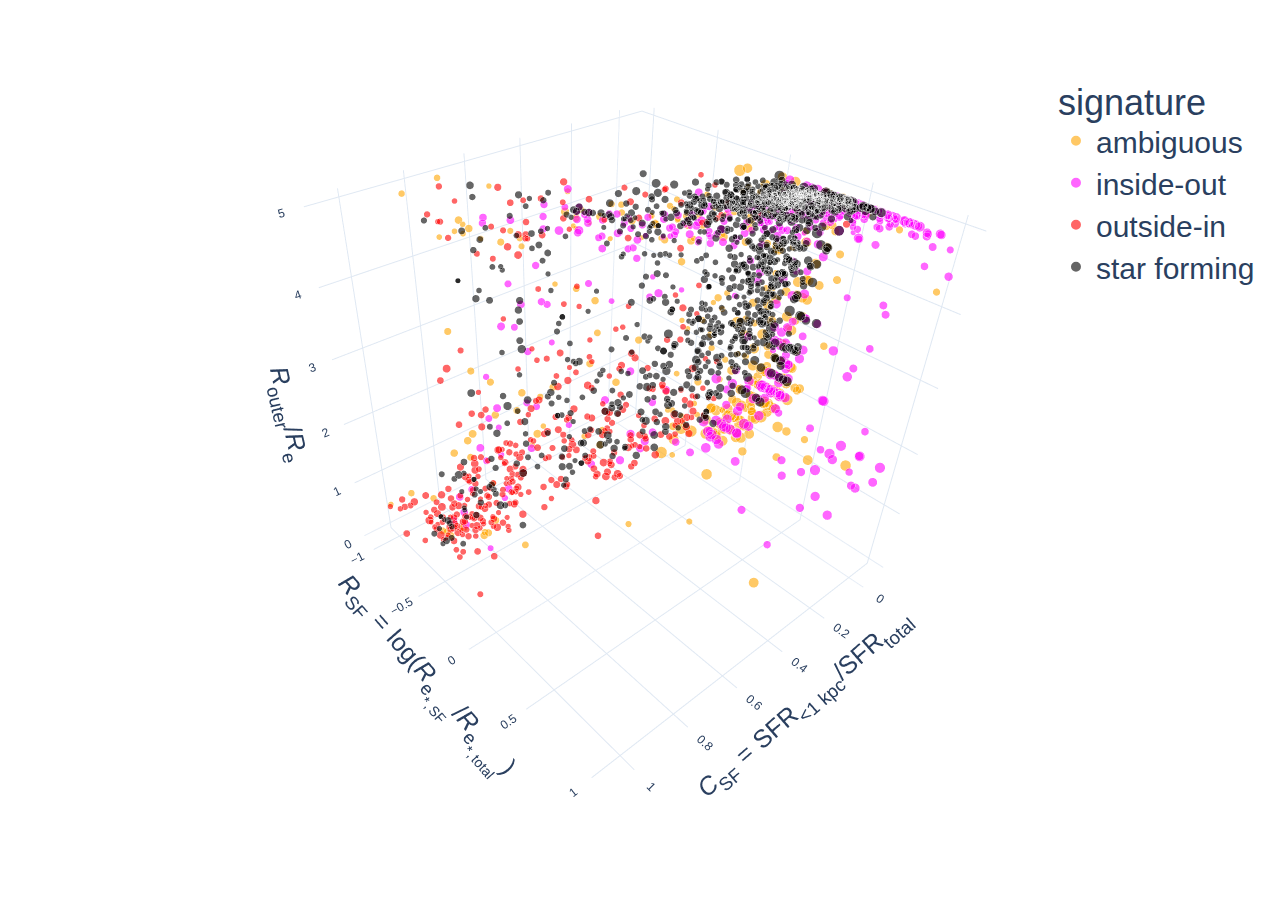
==== interactive_figure.html @ a7ab1842 "Create interactive_figure.html" ====
<html>
<head><meta charset="utf-8" /></head>
<body>
    <div>                        <script type="text/javascript">window.PlotlyConfig = {MathJaxConfig: 'local'};</script>
        <script type="text/javascript">/**
* plotly.js v2.30.0
* Copyright 2012-2024, Plotly, Inc.
* All rights reserved.
* Licensed under the MIT license
*/
/*! For license information please see plotly.min.js.LICENSE.txt */
!function(t,e){"object"==typeof exports&&"object"==typeof module?module.exports=e():"function"==typeof define&&define.amd?define([],e):"object"==typeof exports?exports.Plotly=e():t.Plotly=e()}(self,(function(){return function(){var t={79288:function(t,e,r){"use strict";var n=r(3400),i={"X,X div":'direction:ltr;font-family:"Open Sans",verdana,arial,sans-serif;margin:0;padding:0;',"X input,X button":'font-family:"Open Sans",verdana,arial,sans-serif;',"X input:focus,X button:focus":"outline:none;","X a":"text-decoration:none;","X a:hover":"text-decoration:none;","X .crisp":"shape-rendering:crispEdges;","X .user-select-none":"-webkit-user-select:none;-moz-user-select:none;-ms-user-select:none;-o-user-select:none;user-select:none;","X svg":"overflow:hidden;","X svg a":"fill:#447adb;","X svg a:hover":"fill:#3c6dc5;","X .main-svg":"position:absolute;top:0;left:0;pointer-events:none;","X .main-svg .draglayer":"pointer-events:all;","X .cursor-default":"cursor:default;","X .cursor-pointer":"cursor:pointer;","X .cursor-crosshair":"cursor:crosshair;","X .cursor-move":"cursor:move;","X .cursor-col-resize":"cursor:col-resize;","X .cursor-row-resize":"cursor:row-resize;","X .cursor-ns-resize":"cursor:ns-resize;","X .cursor-ew-resize":"cursor:ew-resize;","X .cursor-sw-resize":"cursor:sw-resize;","X .cursor-s-resize":"cursor:s-resize;","X .cursor-se-resize":"cursor:se-resize;","X .cursor-w-resize":"cursor:w-resize;","X .cursor-e-resize":"cursor:e-resize;","X .cursor-nw-resize":"cursor:nw-resize;","X .cursor-n-resize":"cursor:n-resize;","X .cursor-ne-resize":"cursor:ne-resize;","X .cursor-grab":"cursor:-webkit-grab;cursor:grab;","X .modebar":"position:absolute;top:2px;right:2px;","X .ease-bg":"-webkit-transition:background-color .3s ease 0s;-moz-transition:background-color .3s ease 0s;-ms-transition:background-color .3s ease 0s;-o-transition:background-color .3s ease 0s;transition:background-color .3s ease 0s;","X .modebar--hover>:not(.watermark)":"opacity:0;-webkit-transition:opacity .3s ease 0s;-moz-transition:opacity .3s ease 0s;-ms-transition:opacity .3s ease 0s;-o-transition:opacity .3s ease 0s;transition:opacity .3s ease 0s;","X:hover .modebar--hover .modebar-group":"opacity:1;","X .modebar-group":"float:left;display:inline-block;box-sizing:border-box;padding-left:8px;position:relative;vertical-align:middle;white-space:nowrap;","X .modebar-btn":"position:relative;font-size:16px;padding:3px 4px;height:22px;cursor:pointer;line-height:normal;box-sizing:border-box;","X .modebar-btn svg":"position:relative;top:2px;","X .modebar.vertical":"display:flex;flex-direction:column;flex-wrap:wrap;align-content:flex-end;max-height:100%;","X .modebar.vertical svg":"top:-1px;","X .modebar.vertical .modebar-group":"display:block;float:none;padding-left:0px;padding-bottom:8px;","X .modebar.vertical .modebar-group .modebar-btn":"display:block;text-align:center;","X [data-title]:before,X [data-title]:after":"position:absolute;-webkit-transform:translate3d(0, 0, 0);-moz-transform:translate3d(0, 0, 0);-ms-transform:translate3d(0, 0, 0);-o-transform:translate3d(0, 0, 0);transform:translate3d(0, 0, 0);display:none;opacity:0;z-index:1001;pointer-events:none;top:110%;right:50%;","X [data-title]:hover:before,X [data-title]:hover:after":"display:block;opacity:1;","X [data-title]:before":'content:"";position:absolute;background:rgba(0,0,0,0);border:6px solid rgba(0,0,0,0);z-index:1002;margin-top:-12px;border-bottom-color:#69738a;margin-right:-6px;',"X [data-title]:after":"content:attr(data-title);background:#69738a;color:#fff;padding:8px 10px;font-size:12px;line-height:12px;white-space:nowrap;margin-right:-18px;border-radius:2px;","X .vertical [data-title]:before,X .vertical [data-title]:after":"top:0%;right:200%;","X .vertical [data-title]:before":"border:6px solid rgba(0,0,0,0);border-left-color:#69738a;margin-top:8px;margin-right:-30px;",Y:'font-family:"Open Sans",verdana,arial,sans-serif;position:fixed;top:50px;right:20px;z-index:10000;font-size:10pt;max-width:180px;',"Y p":"margin:0;","Y .notifier-note":"min-width:180px;max-width:250px;border:1px solid #fff;z-index:3000;margin:0;background-color:#8c97af;background-color:rgba(140,151,175,.9);color:#fff;padding:10px;overflow-wrap:break-word;word-wrap:break-word;-ms-hyphens:auto;-webkit-hyphens:auto;hyphens:auto;","Y .notifier-close":"color:#fff;opacity:.8;float:right;padding:0 5px;background:none;border:none;font-size:20px;font-weight:bold;line-height:20px;","Y .notifier-close:hover":"color:#444;text-decoration:none;cursor:pointer;"};for(var a in i){var o=a.replace(/^,/," ,").replace(/X/g,".js-plotly-plot .plotly").replace(/Y/g,".plotly-notifier");n.addStyleRule(o,i[a])}},86712:function(t,e,r){"use strict";t.exports=r(84224)},37240:function(t,e,r){"use strict";t.exports=r(51132)},29744:function(t,e,r){"use strict";t.exports=r(94456)},29352:function(t,e,r){"use strict";t.exports=r(67244)},96144:function(t,e,r){"use strict";t.exports=r(97776)},53219:function(t,e,r){"use strict";t.exports=r(61712)},4624:function(t,e,r){"use strict";t.exports=r(95856)},54543:function(t,e,r){"use strict";t.exports=r(54272)},45e3:function(t,e,r){"use strict";t.exports=r(85404)},62300:function(t,e,r){"use strict";t.exports=r(26048)},6920:function(t,e,r){"use strict";t.exports=r(66240)},10264:function(t,e,r){"use strict";t.exports=r(40448)},32016:function(t,e,r){"use strict";t.exports=r(64884)},27528:function(t,e,r){"use strict";t.exports=r(15088)},75556:function(t,e,r){"use strict";t.exports=r(76744)},39204:function(t,e,r){"use strict";t.exports=r(94704)},73996:function(t,e,r){"use strict";t.exports=r(62396)},16489:function(t,e,r){"use strict";t.exports=r(32028)},5e3:function(t,e,r){"use strict";t.exports=r(81932)},77280:function(t,e,r){"use strict";t.exports=r(45536)},33992:function(t,e,r){"use strict";t.exports=r(42600)},17600:function(t,e,r){"use strict";t.exports=r(21536)},49116:function(t,e,r){"use strict";t.exports=r(65664)},46808:function(t,e,r){"use strict";t.exports=r(29044)},36168:function(t,e,r){"use strict";t.exports=r(48928)},13792:function(t,e,r){"use strict";var n=r(32016);n.register([r(37240),r(29352),r(5e3),r(33992),r(17600),r(49116),r(6920),r(67484),r(79440),r(39204),r(83096),r(36168),r(20260),r(63560),r(65832),r(46808),r(73996),r(48824),r(89904),r(25120),r(13752),r(4340),r(62300),r(29800),r(8363),r(54543),r(86636),r(42192),r(32140),r(77280),r(89296),r(56816),r(70192),r(45e3),r(27528),r(84764),r(3920),r(50248),r(4624),r(69967),r(10264),r(86152),r(53219),r(81604),r(63796),r(29744),r(89336),r(86712),r(75556),r(16489),r(97312),r(96144)]),t.exports=n},3920:function(t,e,r){"use strict";t.exports=r(43480)},25120:function(t,e,r){"use strict";t.exports=r(6296)},4340:function(t,e,r){"use strict";t.exports=r(7404)},86152:function(t,e,r){"use strict";t.exports=r(65456)},56816:function(t,e,r){"use strict";t.exports=r(22020)},89296:function(t,e,r){"use strict";t.exports=r(29928)},20260:function(t,e,r){"use strict";t.exports=r(75792)},32140:function(t,e,r){"use strict";t.exports=r(156)},84764:function(t,e,r){"use strict";t.exports=r(45499)},48824:function(t,e,r){"use strict";t.exports=r(3296)},69967:function(t,e,r){"use strict";t.exports=r(4184)},8363:function(t,e,r){"use strict";t.exports=r(36952)},86636:function(t,e,r){"use strict";t.exports=r(38983)},70192:function(t,e,r){"use strict";t.exports=r(11572)},81604:function(t,e,r){"use strict";t.exports=r(76924)},63796:function(t,e,r){"use strict";t.exports=r(62944)},89336:function(t,e,r){"use strict";t.exports=r(95443)},67484:function(t,e,r){"use strict";t.exports=r(34864)},97312:function(t,e,r){"use strict";t.exports=r(76272)},42192:function(t,e,r){"use strict";t.exports=r(97924)},29800:function(t,e,r){"use strict";t.exports=r(15436)},63560:function(t,e,r){"use strict";t.exports=r(5621)},89904:function(t,e,r){"use strict";t.exports=r(91304)},50248:function(t,e,r){"use strict";t.exports=r(41724)},65832:function(t,e,r){"use strict";t.exports=r(31991)},79440:function(t,e,r){"use strict";t.exports=r(22869)},13752:function(t,e,r){"use strict";t.exports=r(67776)},83096:function(t,e,r){"use strict";t.exports=r(95952)},72196:function(t){"use strict";t.exports=[{path:"",backoff:0},{path:"M-2.4,-3V3L0.6,0Z",backoff:.6},{path:"M-3.7,-2.5V2.5L1.3,0Z",backoff:1.3},{path:"M-4.45,-3L-1.65,-0.2V0.2L-4.45,3L1.55,0Z",backoff:1.55},{path:"M-2.2,-2.2L-0.2,-0.2V0.2L-2.2,2.2L-1.4,3L1.6,0L-1.4,-3Z",backoff:1.6},{path:"M-4.4,-2.1L-0.6,-0.2V0.2L-4.4,2.1L-4,3L2,0L-4,-3Z",backoff:2},{path:"M2,0A2,2 0 1,1 0,-2A2,2 0 0,1 2,0Z",backoff:0,noRotate:!0},{path:"M2,2V-2H-2V2Z",backoff:0,noRotate:!0}]},13916:function(t,e,r){"use strict";var n=r(72196),i=r(25376),a=r(33816),o=r(31780).templatedArray;r(36208),t.exports=o("annotation",{visible:{valType:"boolean",dflt:!0,editType:"calc+arraydraw"},text:{valType:"string",editType:"calc+arraydraw"},textangle:{valType:"angle",dflt:0,editType:"calc+arraydraw"},font:i({editType:"calc+arraydraw",colorEditType:"arraydraw"}),width:{valType:"number",min:1,dflt:null,editType:"calc+arraydraw"},height:{valType:"number",min:1,dflt:null,editType:"calc+arraydraw"},opacity:{valType:"number",min:0,max:1,dflt:1,editType:"arraydraw"},align:{valType:"enumerated",values:["left","center","right"],dflt:"center",editType:"arraydraw"},valign:{valType:"enumerated",values:["top","middle","bottom"],dflt:"middle",editType:"arraydraw"},bgcolor:{valType:"color",dflt:"rgba(0,0,0,0)",editType:"arraydraw"},bordercolor:{valType:"color",dflt:"rgba(0,0,0,0)",editType:"arraydraw"},borderpad:{valType:"number",min:0,dflt:1,editType:"calc+arraydraw"},borderwidth:{valType:"number",min:0,dflt:1,editType:"calc+arraydraw"},showarrow:{valType:"boolean",dflt:!0,editType:"calc+arraydraw"},arrowcolor:{valType:"color",editType:"arraydraw"},arrowhead:{valType:"integer",min:0,max:n.length,dflt:1,editType:"arraydraw"},startarrowhead:{valType:"integer",min:0,max:n.length,dflt:1,editType:"arraydraw"},arrowside:{valType:"flaglist",flags:["end","start"],extras:["none"],dflt:"end",editType:"arraydraw"},arrowsize:{valType:"number",min:.3,dflt:1,editType:"calc+arraydraw"},startarrowsize:{valType:"number",min:.3,dflt:1,editType:"calc+arraydraw"},arrowwidth:{valType:"number",min:.1,editType:"calc+arraydraw"},standoff:{valType:"number",min:0,dflt:0,editType:"calc+arraydraw"},startstandoff:{valType:"number",min:0,dflt:0,editType:"calc+arraydraw"},ax:{valType:"any",editType:"calc+arraydraw"},ay:{valType:"any",editType:"calc+arraydraw"},axref:{valType:"enumerated",dflt:"pixel",values:["pixel",a.idRegex.x.toString()],editType:"calc"},ayref:{valType:"enumerated",dflt:"pixel",values:["pixel",a.idRegex.y.toString()],editType:"calc"},xref:{valType:"enumerated",values:["paper",a.idRegex.x.toString()],editType:"calc"},x:{valType:"any",editType:"calc+arraydraw"},xanchor:{valType:"enumerated",values:["auto","left","center","right"],dflt:"auto",editType:"calc+arraydraw"},xshift:{valType:"number",dflt:0,editType:"calc+arraydraw"},yref:{valType:"enumerated",values:["paper",a.idRegex.y.toString()],editType:"calc"},y:{valType:"any",editType:"calc+arraydraw"},yanchor:{valType:"enumerated",values:["auto","top","middle","bottom"],dflt:"auto",editType:"calc+arraydraw"},yshift:{valType:"number",dflt:0,editType:"calc+arraydraw"},clicktoshow:{valType:"enumerated",values:[!1,"onoff","onout"],dflt:!1,editType:"arraydraw"},xclick:{valType:"any",editType:"arraydraw"},yclick:{valType:"any",editType:"arraydraw"},hovertext:{valType:"string",editType:"arraydraw"},hoverlabel:{bgcolor:{valType:"color",editType:"arraydraw"},bordercolor:{valType:"color",editType:"arraydraw"},font:i({editType:"arraydraw"}),editType:"arraydraw"},captureevents:{valType:"boolean",editType:"arraydraw"},editType:"calc",_deprecated:{ref:{valType:"string",editType:"calc"}}})},90272:function(t,e,r){"use strict";var n=r(3400),i=r(54460),a=r(23816).draw;function o(t){var e=t._fullLayout;n.filterVisible(e.annotations).forEach((function(e){var r=i.getFromId(t,e.xref),n=i.getFromId(t,e.yref),a=i.getRefType(e.xref),o=i.getRefType(e.yref);e._extremes={},"range"===a&&s(e,r),"range"===o&&s(e,n)}))}function s(t,e){var r,n=e._id,a=n.charAt(0),o=t[a],s=t["a"+a],l=t[a+"ref"],u=t["a"+a+"ref"],c=t["_"+a+"padplus"],f=t["_"+a+"padminus"],h={x:1,y:-1}[a]*t[a+"shift"],p=3*t.arrowsize*t.arrowwidth||0,d=p+h,v=p-h,g=3*t.startarrowsize*t.arrowwidth||0,y=g+h,m=g-h;if(u===l){var x=i.findExtremes(e,[e.r2c(o)],{ppadplus:d,ppadminus:v}),b=i.findExtremes(e,[e.r2c(s)],{ppadplus:Math.max(c,y),ppadminus:Math.max(f,m)});r={min:[x.min[0],b.min[0]],max:[x.max[0],b.max[0]]}}else y=s?y+s:y,m=s?m-s:m,r=i.findExtremes(e,[e.r2c(o)],{ppadplus:Math.max(c,d,y),ppadminus:Math.max(f,v,m)});t._extremes[n]=r}t.exports=function(t){var e=t._fullLayout;if(n.filterVisible(e.annotations).length&&t._fullData.length)return n.syncOrAsync([a,o],t)}},42300:function(t,e,r){"use strict";var n=r(3400),i=r(24040),a=r(31780).arrayEditor;function o(t,e){var r,n,i,a,o,l,u,c=t._fullLayout.annotations,f=[],h=[],p=[],d=(e||[]).length;for(r=0;r<c.length;r++)if(a=(i=c[r]).clicktoshow){for(n=0;n<d;n++)if(l=(o=e[n]).xaxis,u=o.yaxis,l._id===i.xref&&u._id===i.yref&&l.d2r(o.x)===s(i._xclick,l)&&u.d2r(o.y)===s(i._yclick,u)){(i.visible?"onout"===a?h:p:f).push(r);break}n===d&&i.visible&&"onout"===a&&h.push(r)}return{on:f,off:h,explicitOff:p}}function s(t,e){return"log"===e.type?e.l2r(t):e.d2r(t)}t.exports={hasClickToShow:function(t,e){var r=o(t,e);return r.on.length>0||r.explicitOff.length>0},onClick:function(t,e){var r,s,l=o(t,e),u=l.on,c=l.off.concat(l.explicitOff),f={},h=t._fullLayout.annotations;if(u.length||c.length){for(r=0;r<u.length;r++)(s=a(t.layout,"annotations",h[u[r]])).modifyItem("visible",!0),n.extendFlat(f,s.getUpdateObj());for(r=0;r<c.length;r++)(s=a(t.layout,"annotations",h[c[r]])).modifyItem("visible",!1),n.extendFlat(f,s.getUpdateObj());return i.call("update",t,{},f)}}}},87192:function(t,e,r){"use strict";var n=r(3400),i=r(76308);t.exports=function(t,e,r,a){a("opacity");var o=a("bgcolor"),s=a("bordercolor"),l=i.opacity(s);a("borderpad");var u=a("borderwidth"),c=a("showarrow");if(a("text",c?" ":r._dfltTitle.annotation),a("textangle"),n.coerceFont(a,"font",r.font),a("width"),a("align"),a("height")&&a("valign"),c){var f,h,p=a("arrowside");-1!==p.indexOf("end")&&(f=a("arrowhead"),h=a("arrowsize")),-1!==p.indexOf("start")&&(a("startarrowhead",f),a("startarrowsize",h)),a("arrowcolor",l?e.bordercolor:i.defaultLine),a("arrowwidth",2*(l&&u||1)),a("standoff"),a("startstandoff")}var d=a("hovertext"),v=r.hoverlabel||{};if(d){var g=a("hoverlabel.bgcolor",v.bgcolor||(i.opacity(o)?i.rgb(o):i.defaultLine)),y=a("hoverlabel.bordercolor",v.bordercolor||i.contrast(g));n.coerceFont(a,"hoverlabel.font",{family:v.font.family,size:v.font.size,color:v.font.color||y})}a("captureevents",!!d)}},26828:function(t,e,r){"use strict";var n=r(38248),i=r(36896);t.exports=function(t,e,r,a){e=e||{};var o="log"===r&&"linear"===e.type,s="linear"===r&&"log"===e.type;if(o||s)for(var l,u,c=t._fullLayout.annotations,f=e._id.charAt(0),h=0;h<c.length;h++)l=c[h],u="annotations["+h+"].",l[f+"ref"]===e._id&&p(f),l["a"+f+"ref"]===e._id&&p("a"+f);function p(t){var r=l[t],s=null;s=o?i(r,e.range):Math.pow(10,r),n(s)||(s=null),a(u+t,s)}}},45216:function(t,e,r){"use strict";var n=r(3400),i=r(54460),a=r(51272),o=r(87192),s=r(13916);function l(t,e,r){function a(r,i){return n.coerce(t,e,s,r,i)}var l=a("visible"),u=a("clicktoshow");if(l||u){o(t,e,r,a);for(var c=e.showarrow,f=["x","y"],h=[-10,-30],p={_fullLayout:r},d=0;d<2;d++){var v=f[d],g=i.coerceRef(t,e,p,v,"","paper");if("paper"!==g&&i.getFromId(p,g)._annIndices.push(e._index),i.coercePosition(e,p,a,g,v,.5),c){var y="a"+v,m=i.coerceRef(t,e,p,y,"pixel",["pixel","paper"]);"pixel"!==m&&m!==g&&(m=e[y]="pixel");var x="pixel"===m?h[d]:.4;i.coercePosition(e,p,a,m,y,x)}a(v+"anchor"),a(v+"shift")}if(n.noneOrAll(t,e,["x","y"]),c&&n.noneOrAll(t,e,["ax","ay"]),u){var b=a("xclick"),_=a("yclick");e._xclick=void 0===b?e.x:i.cleanPosition(b,p,e.xref),e._yclick=void 0===_?e.y:i.cleanPosition(_,p,e.yref)}}}t.exports=function(t,e){a(t,e,{name:"annotations",handleItemDefaults:l})}},23816:function(t,e,r){"use strict";var n=r(33428),i=r(24040),a=r(7316),o=r(3400),s=o.strTranslate,l=r(54460),u=r(76308),c=r(43616),f=r(93024),h=r(72736),p=r(93972),d=r(86476),v=r(31780).arrayEditor,g=r(33652);function y(t,e){var r=t._fullLayout.annotations[e]||{},n=l.getFromId(t,r.xref),i=l.getFromId(t,r.yref);n&&n.setScale(),i&&i.setScale(),x(t,r,e,!1,n,i)}function m(t,e,r,n,i){var a=i[r],o=i[r+"ref"],s=-1!==r.indexOf("y"),u="domain"===l.getRefType(o),c=s?n.h:n.w;return t?u?a+(s?-e:e)/t._length:t.p2r(t.r2p(a)+e):a+(s?-e:e)/c}function x(t,e,r,a,y,x){var b,_,w=t._fullLayout,T=t._fullLayout._size,k=t._context.edits;a?(b="annotation-"+a,_=a+".annotations"):(b="annotation",_="annotations");var A=v(t.layout,_,e),M=A.modifyBase,S=A.modifyItem,E=A.getUpdateObj;w._infolayer.selectAll("."+b+'[data-index="'+r+'"]').remove();var L="clip"+w._uid+"_ann"+r;if(e._input&&!1!==e.visible){var C={x:{},y:{}},P=+e.textangle||0,O=w._infolayer.append("g").classed(b,!0).attr("data-index",String(r)).style("opacity",e.opacity),I=O.append("g").classed("annotation-text-g",!0),D=k[e.showarrow?"annotationTail":"annotationPosition"],z=e.captureevents||k.annotationText||D,R=I.append("g").style("pointer-events",z?"all":null).call(p,"pointer").on("click",(function(){t._dragging=!1,t.emit("plotly_clickannotation",W(n.event))}));e.hovertext&&R.on("mouseover",(function(){var r=e.hoverlabel,n=r.font,i=this.getBoundingClientRect(),a=t.getBoundingClientRect();f.loneHover({x0:i.left-a.left,x1:i.right-a.left,y:(i.top+i.bottom)/2-a.top,text:e.hovertext,color:r.bgcolor,borderColor:r.bordercolor,fontFamily:n.family,fontSize:n.size,fontColor:n.color},{container:w._hoverlayer.node(),outerContainer:w._paper.node(),gd:t})})).on("mouseout",(function(){f.loneUnhover(w._hoverlayer.node())}));var F=e.borderwidth,B=e.borderpad,N=F+B,j=R.append("rect").attr("class","bg").style("stroke-width",F+"px").call(u.stroke,e.bordercolor).call(u.fill,e.bgcolor),U=e.width||e.height,V=w._topclips.selectAll("#"+L).data(U?[0]:[]);V.enter().append("clipPath").classed("annclip",!0).attr("id",L).append("rect"),V.exit().remove();var q=e.font,H=w._meta?o.templateString(e.text,w._meta):e.text,G=R.append("text").classed("annotation-text",!0).text(H);k.annotationText?G.call(h.makeEditable,{delegate:R,gd:t}).call(Y).on("edit",(function(r){e.text=r,this.call(Y),S("text",r),y&&y.autorange&&M(y._name+".autorange",!0),x&&x.autorange&&M(x._name+".autorange",!0),i.call("_guiRelayout",t,E())})):G.call(Y)}else n.selectAll("#"+L).remove();function W(t){var n={index:r,annotation:e._input,fullAnnotation:e,event:t};return a&&(n.subplotId=a),n}function Y(r){return r.call(c.font,q).attr({"text-anchor":{left:"start",right:"end"}[e.align]||"middle"}),h.convertToTspans(r,t,X),r}function X(){var r=G.selectAll("a");1===r.size()&&r.text()===G.text()&&R.insert("a",":first-child").attr({"xlink:xlink:href":r.attr("xlink:href"),"xlink:xlink:show":r.attr("xlink:show")}).style({cursor:"pointer"}).node().appendChild(j.node());var n=R.select(".annotation-text-math-group"),f=!n.empty(),v=c.bBox((f?n:G).node()),b=v.width,_=v.height,A=e.width||b,z=e.height||_,B=Math.round(A+2*N),q=Math.round(z+2*N);function H(t,e){return"auto"===e&&(e=t<1/3?"left":t>2/3?"right":"center"),{center:0,middle:0,left:.5,bottom:-.5,right:-.5,top:.5}[e]}for(var Y=!1,X=["x","y"],Z=0;Z<X.length;Z++){var K,J,$,Q,tt,et=X[Z],rt=e[et+"ref"]||et,nt=e["a"+et+"ref"],it={x:y,y:x}[et],at=(P+("x"===et?0:-90))*Math.PI/180,ot=B*Math.cos(at),st=q*Math.sin(at),lt=Math.abs(ot)+Math.abs(st),ut=e[et+"anchor"],ct=e[et+"shift"]*("x"===et?1:-1),ft=C[et],ht=l.getRefType(rt);if(it&&"domain"!==ht){var pt=it.r2fraction(e[et]);(pt<0||pt>1)&&(nt===rt?((pt=it.r2fraction(e["a"+et]))<0||pt>1)&&(Y=!0):Y=!0),K=it._offset+it.r2p(e[et]),Q=.5}else{var dt="domain"===ht;"x"===et?($=e[et],K=dt?it._offset+it._length*$:K=T.l+T.w*$):($=1-e[et],K=dt?it._offset+it._length*$:K=T.t+T.h*$),Q=e.showarrow?.5:$}if(e.showarrow){ft.head=K;var vt=e["a"+et];if(tt=ot*H(.5,e.xanchor)-st*H(.5,e.yanchor),nt===rt){var gt=l.getRefType(nt);"domain"===gt?("y"===et&&(vt=1-vt),ft.tail=it._offset+it._length*vt):"paper"===gt?"y"===et?(vt=1-vt,ft.tail=T.t+T.h*vt):ft.tail=T.l+T.w*vt:ft.tail=it._offset+it.r2p(vt),J=tt}else ft.tail=K+vt,J=tt+vt;ft.text=ft.tail+tt;var yt=w["x"===et?"width":"height"];if("paper"===rt&&(ft.head=o.constrain(ft.head,1,yt-1)),"pixel"===nt){var mt=-Math.max(ft.tail-3,ft.text),xt=Math.min(ft.tail+3,ft.text)-yt;mt>0?(ft.tail+=mt,ft.text+=mt):xt>0&&(ft.tail-=xt,ft.text-=xt)}ft.tail+=ct,ft.head+=ct}else J=tt=lt*H(Q,ut),ft.text=K+tt;ft.text+=ct,tt+=ct,J+=ct,e["_"+et+"padplus"]=lt/2+J,e["_"+et+"padminus"]=lt/2-J,e["_"+et+"size"]=lt,e["_"+et+"shift"]=tt}if(Y)R.remove();else{var bt=0,_t=0;if("left"!==e.align&&(bt=(A-b)*("center"===e.align?.5:1)),"top"!==e.valign&&(_t=(z-_)*("middle"===e.valign?.5:1)),f)n.select("svg").attr({x:N+bt-1,y:N+_t}).call(c.setClipUrl,U?L:null,t);else{var wt=N+_t-v.top,Tt=N+bt-v.left;G.call(h.positionText,Tt,wt).call(c.setClipUrl,U?L:null,t)}V.select("rect").call(c.setRect,N,N,A,z),j.call(c.setRect,F/2,F/2,B-F,q-F),R.call(c.setTranslate,Math.round(C.x.text-B/2),Math.round(C.y.text-q/2)),I.attr({transform:"rotate("+P+","+C.x.text+","+C.y.text+")"});var kt,At=function(r,n){O.selectAll(".annotation-arrow-g").remove();var l=C.x.head,f=C.y.head,h=C.x.tail+r,p=C.y.tail+n,v=C.x.text+r,b=C.y.text+n,_=o.rotationXYMatrix(P,v,b),w=o.apply2DTransform(_),A=o.apply2DTransform2(_),L=+j.attr("width"),D=+j.attr("height"),z=v-.5*L,F=z+L,B=b-.5*D,N=B+D,U=[[z,B,z,N],[z,N,F,N],[F,N,F,B],[F,B,z,B]].map(A);if(!U.reduce((function(t,e){return t^!!o.segmentsIntersect(l,f,l+1e6,f+1e6,e[0],e[1],e[2],e[3])}),!1)){U.forEach((function(t){var e=o.segmentsIntersect(h,p,l,f,t[0],t[1],t[2],t[3]);e&&(h=e.x,p=e.y)}));var V=e.arrowwidth,q=e.arrowcolor,H=e.arrowside,G=O.append("g").style({opacity:u.opacity(q)}).classed("annotation-arrow-g",!0),W=G.append("path").attr("d","M"+h+","+p+"L"+l+","+f).style("stroke-width",V+"px").call(u.stroke,u.rgb(q));if(g(W,H,e),k.annotationPosition&&W.node().parentNode&&!a){var Y=l,X=f;if(e.standoff){var Z=Math.sqrt(Math.pow(l-h,2)+Math.pow(f-p,2));Y+=e.standoff*(h-l)/Z,X+=e.standoff*(p-f)/Z}var K,J,$=G.append("path").classed("annotation-arrow",!0).classed("anndrag",!0).classed("cursor-move",!0).attr({d:"M3,3H-3V-3H3ZM0,0L"+(h-Y)+","+(p-X),transform:s(Y,X)}).style("stroke-width",V+6+"px").call(u.stroke,"rgba(0,0,0,0)").call(u.fill,"rgba(0,0,0,0)");d.init({element:$.node(),gd:t,prepFn:function(){var t=c.getTranslate(R);K=t.x,J=t.y,y&&y.autorange&&M(y._name+".autorange",!0),x&&x.autorange&&M(x._name+".autorange",!0)},moveFn:function(t,r){var n=w(K,J),i=n[0]+t,a=n[1]+r;R.call(c.setTranslate,i,a),S("x",m(y,t,"x",T,e)),S("y",m(x,r,"y",T,e)),e.axref===e.xref&&S("ax",m(y,t,"ax",T,e)),e.ayref===e.yref&&S("ay",m(x,r,"ay",T,e)),G.attr("transform",s(t,r)),I.attr({transform:"rotate("+P+","+i+","+a+")"})},doneFn:function(){i.call("_guiRelayout",t,E());var e=document.querySelector(".js-notes-box-panel");e&&e.redraw(e.selectedObj)}})}}};e.showarrow&&At(0,0),D&&d.init({element:R.node(),gd:t,prepFn:function(){kt=I.attr("transform")},moveFn:function(t,r){var n="pointer";if(e.showarrow)e.axref===e.xref?S("ax",m(y,t,"ax",T,e)):S("ax",e.ax+t),e.ayref===e.yref?S("ay",m(x,r,"ay",T.w,e)):S("ay",e.ay+r),At(t,r);else{if(a)return;var i,o;if(y)i=m(y,t,"x",T,e);else{var l=e._xsize/T.w,u=e.x+(e._xshift-e.xshift)/T.w-l/2;i=d.align(u+t/T.w,l,0,1,e.xanchor)}if(x)o=m(x,r,"y",T,e);else{var c=e._ysize/T.h,f=e.y-(e._yshift+e.yshift)/T.h-c/2;o=d.align(f-r/T.h,c,0,1,e.yanchor)}S("x",i),S("y",o),y&&x||(n=d.getCursor(y?.5:i,x?.5:o,e.xanchor,e.yanchor))}I.attr({transform:s(t,r)+kt}),p(R,n)},clickFn:function(r,n){e.captureevents&&t.emit("plotly_clickannotation",W(n))},doneFn:function(){p(R),i.call("_guiRelayout",t,E());var e=document.querySelector(".js-notes-box-panel");e&&e.redraw(e.selectedObj)}})}}}t.exports={draw:function(t){var e=t._fullLayout;e._infolayer.selectAll(".annotation").remove();for(var r=0;r<e.annotations.length;r++)e.annotations[r].visible&&y(t,r);return a.previousPromises(t)},drawOne:y,drawRaw:x}},33652:function(t,e,r){"use strict";var n=r(33428),i=r(76308),a=r(72196),o=r(3400),s=o.strScale,l=o.strRotate,u=o.strTranslate;t.exports=function(t,e,r){var o,c,f,h,p=t.node(),d=a[r.arrowhead||0],v=a[r.startarrowhead||0],g=(r.arrowwidth||1)*(r.arrowsize||1),y=(r.arrowwidth||1)*(r.startarrowsize||1),m=e.indexOf("start")>=0,x=e.indexOf("end")>=0,b=d.backoff*g+r.standoff,_=v.backoff*y+r.startstandoff;if("line"===p.nodeName){o={x:+t.attr("x1"),y:+t.attr("y1")},c={x:+t.attr("x2"),y:+t.attr("y2")};var w=o.x-c.x,T=o.y-c.y;if(h=(f=Math.atan2(T,w))+Math.PI,b&&_&&b+_>Math.sqrt(w*w+T*T))return void D();if(b){if(b*b>w*w+T*T)return void D();var k=b*Math.cos(f),A=b*Math.sin(f);c.x+=k,c.y+=A,t.attr({x2:c.x,y2:c.y})}if(_){if(_*_>w*w+T*T)return void D();var M=_*Math.cos(f),S=_*Math.sin(f);o.x-=M,o.y-=S,t.attr({x1:o.x,y1:o.y})}}else if("path"===p.nodeName){var E=p.getTotalLength(),L="";if(E<b+_)return void D();var C=p.getPointAtLength(0),P=p.getPointAtLength(.1);f=Math.atan2(C.y-P.y,C.x-P.x),o=p.getPointAtLength(Math.min(_,E)),L="0px,"+_+"px,";var O=p.getPointAtLength(E),I=p.getPointAtLength(E-.1);h=Math.atan2(O.y-I.y,O.x-I.x),c=p.getPointAtLength(Math.max(0,E-b)),L+=E-(L?_+b:b)+"px,"+E+"px",t.style("stroke-dasharray",L)}function D(){t.style("stroke-dasharray","0px,100px")}function z(e,a,o,c){e.path&&(e.noRotate&&(o=0),n.select(p.parentNode).append("path").attr({class:t.attr("class"),d:e.path,transform:u(a.x,a.y)+l(180*o/Math.PI)+s(c)}).style({fill:i.rgb(r.arrowcolor),"stroke-width":0}))}m&&z(v,o,f,y),x&&z(d,c,h,g)}},79180:function(t,e,r){"use strict";var n=r(23816),i=r(42300);t.exports={moduleType:"component",name:"annotations",layoutAttributes:r(13916),supplyLayoutDefaults:r(45216),includeBasePlot:r(36632)("annotations"),calcAutorange:r(90272),draw:n.draw,drawOne:n.drawOne,drawRaw:n.drawRaw,hasClickToShow:i.hasClickToShow,onClick:i.onClick,convertCoords:r(26828)}},45899:function(t,e,r){"use strict";var n=r(13916),i=r(67824).overrideAll,a=r(31780).templatedArray;t.exports=i(a("annotation",{visible:n.visible,x:{valType:"any"},y:{valType:"any"},z:{valType:"any"},ax:{valType:"number"},ay:{valType:"number"},xanchor:n.xanchor,xshift:n.xshift,yanchor:n.yanchor,yshift:n.yshift,text:n.text,textangle:n.textangle,font:n.font,width:n.width,height:n.height,opacity:n.opacity,align:n.align,valign:n.valign,bgcolor:n.bgcolor,bordercolor:n.bordercolor,borderpad:n.borderpad,borderwidth:n.borderwidth,showarrow:n.showarrow,arrowcolor:n.arrowcolor,arrowhead:n.arrowhead,startarrowhead:n.startarrowhead,arrowside:n.arrowside,arrowsize:n.arrowsize,startarrowsize:n.startarrowsize,arrowwidth:n.arrowwidth,standoff:n.standoff,startstandoff:n.startstandoff,hovertext:n.hovertext,hoverlabel:n.hoverlabel,captureevents:n.captureevents}),"calc","from-root")},42456:function(t,e,r){"use strict";var n=r(3400),i=r(54460);function a(t,e){var r=e.fullSceneLayout.domain,a=e.fullLayout._size,o={pdata:null,type:"linear",autorange:!1,range:[-1/0,1/0]};t._xa={},n.extendFlat(t._xa,o),i.setConvert(t._xa),t._xa._offset=a.l+r.x[0]*a.w,t._xa.l2p=function(){return.5*(1+t._pdata[0]/t._pdata[3])*a.w*(r.x[1]-r.x[0])},t._ya={},n.extendFlat(t._ya,o),i.setConvert(t._ya),t._ya._offset=a.t+(1-r.y[1])*a.h,t._ya.l2p=function(){return.5*(1-t._pdata[1]/t._pdata[3])*a.h*(r.y[1]-r.y[0])}}t.exports=function(t){for(var e=t.fullSceneLayout.annotations,r=0;r<e.length;r++)a(e[r],t);t.fullLayout._infolayer.selectAll(".annotation-"+t.id).remove()}},52808:function(t,e,r){"use strict";var n=r(3400),i=r(54460),a=r(51272),o=r(87192),s=r(45899);function l(t,e,r,a){function l(r,i){return n.coerce(t,e,s,r,i)}function u(t){var n=t+"axis",a={_fullLayout:{}};return a._fullLayout[n]=r[n],i.coercePosition(e,a,l,t,t,.5)}l("visible")&&(o(t,e,a.fullLayout,l),u("x"),u("y"),u("z"),n.noneOrAll(t,e,["x","y","z"]),e.xref="x",e.yref="y",e.zref="z",l("xanchor"),l("yanchor"),l("xshift"),l("yshift"),e.showarrow&&(e.axref="pixel",e.ayref="pixel",l("ax",-10),l("ay",-30),n.noneOrAll(t,e,["ax","ay"])))}t.exports=function(t,e,r){a(t,e,{name:"annotations",handleItemDefaults:l,fullLayout:r.fullLayout})}},71836:function(t,e,r){"use strict";var n=r(23816).drawRaw,i=r(94424),a=["x","y","z"];t.exports=function(t){for(var e=t.fullSceneLayout,r=t.dataScale,o=e.annotations,s=0;s<o.length;s++){for(var l=o[s],u=!1,c=0;c<3;c++){var f=a[c],h=l[f],p=e[f+"axis"].r2fraction(h);if(p<0||p>1){u=!0;break}}u?t.fullLayout._infolayer.select(".annotation-"+t.id+'[data-index="'+s+'"]').remove():(l._pdata=i(t.glplot.cameraParams,[e.xaxis.r2l(l.x)*r[0],e.yaxis.r2l(l.y)*r[1],e.zaxis.r2l(l.z)*r[2]]),n(t.graphDiv,l,s,t.id,l._xa,l._ya))}}},56864:function(t,e,r){"use strict";var n=r(24040),i=r(3400);t.exports={moduleType:"component",name:"annotations3d",schema:{subplots:{scene:{annotations:r(45899)}}},layoutAttributes:r(45899),handleDefaults:r(52808),includeBasePlot:function(t,e){var r=n.subplotsRegistry.gl3d;if(r)for(var a=r.attrRegex,o=Object.keys(t),s=0;s<o.length;s++){var l=o[s];a.test(l)&&(t[l].annotations||[]).length&&(i.pushUnique(e._basePlotModules,r),i.pushUnique(e._subplots.gl3d,l))}},convert:r(42456),draw:r(71836)}},54976:function(t,e,r){"use strict";t.exports=r(38700),r(15168),r(67020),r(89792),r(55668),r(65168),r(2084),r(26368),r(24747),r(65616),r(30632),r(73040),r(1104),r(51456),r(4592),r(45348)},97776:function(t,e,r){"use strict";var n=r(54976),i=r(3400),a=r(39032),o=a.EPOCHJD,s=a.ONEDAY,l={valType:"enumerated",values:i.sortObjectKeys(n.calendars),editType:"calc",dflt:"gregorian"},u=function(t,e,r,n){var a={};return a[r]=l,i.coerce(t,e,a,r,n)},c="##",f={d:{0:"dd","-":"d"},e:{0:"d","-":"d"},a:{0:"D","-":"D"},A:{0:"DD","-":"DD"},j:{0:"oo","-":"o"},W:{0:"ww","-":"w"},m:{0:"mm","-":"m"},b:{0:"M","-":"M"},B:{0:"MM","-":"MM"},y:{0:"yy","-":"yy"},Y:{0:"yyyy","-":"yyyy"},U:c,w:c,c:{0:"D M d %X yyyy","-":"D M d %X yyyy"},x:{0:"mm/dd/yyyy","-":"mm/dd/yyyy"}},h={};function p(t){var e=h[t];return e||(h[t]=n.instance(t))}function d(t){return i.extendFlat({},l,{description:t})}function v(t){return"Sets the calendar system to use with `"+t+"` date data."}var g={xcalendar:d(v("x"))},y=i.extendFlat({},g,{ycalendar:d(v("y"))}),m=i.extendFlat({},y,{zcalendar:d(v("z"))}),x=d(["Sets the calendar system to use for `range` and `tick0`","if this is a date axis. This does not set the calendar for","interpreting data on this axis, that's specified in the trace","or via the global `layout.calendar`"].join(" "));t.exports={moduleType:"component",name:"calendars",schema:{traces:{scatter:y,bar:y,box:y,heatmap:y,contour:y,histogram:y,histogram2d:y,histogram2dcontour:y,scatter3d:m,surface:m,mesh3d:m,scattergl:y,ohlc:g,candlestick:g},layout:{calendar:d(["Sets the default calendar system to use for interpreting and","displaying dates throughout the plot."].join(" "))},subplots:{xaxis:{calendar:x},yaxis:{calendar:x},scene:{xaxis:{calendar:x},yaxis:{calendar:x},zaxis:{calendar:x}},polar:{radialaxis:{calendar:x}}},transforms:{filter:{valuecalendar:d(["WARNING: All transforms are deprecated and may be removed from the API in next major version.","Sets the calendar system to use for `value`, if it is a date."].join(" ")),targetcalendar:d(["WARNING: All transforms are deprecated and may be removed from the API in next major version.","Sets the calendar system to use for `target`, if it is an","array of dates. If `target` is a string (eg *x*) we use the","corresponding trace attribute (eg `xcalendar`) if it exists,","even if `targetcalendar` is provided."].join(" "))}}},layoutAttributes:l,handleDefaults:u,handleTraceDefaults:function(t,e,r,n){for(var i=0;i<r.length;i++)u(t,e,r[i]+"calendar",n.calendar)},CANONICAL_SUNDAY:{chinese:"2000-01-02",coptic:"2000-01-03",discworld:"2000-01-03",ethiopian:"2000-01-05",hebrew:"5000-01-01",islamic:"1000-01-02",julian:"2000-01-03",mayan:"5000-01-01",nanakshahi:"1000-01-05",nepali:"2000-01-05",persian:"1000-01-01",jalali:"1000-01-01",taiwan:"1000-01-04",thai:"2000-01-04",ummalqura:"1400-01-06"},CANONICAL_TICK:{chinese:"2000-01-01",coptic:"2000-01-01",discworld:"2000-01-01",ethiopian:"2000-01-01",hebrew:"5000-01-01",islamic:"1000-01-01",julian:"2000-01-01",mayan:"5000-01-01",nanakshahi:"1000-01-01",nepali:"2000-01-01",persian:"1000-01-01",jalali:"1000-01-01",taiwan:"1000-01-01",thai:"2000-01-01",ummalqura:"1400-01-01"},DFLTRANGE:{chinese:["2000-01-01","2001-01-01"],coptic:["1700-01-01","1701-01-01"],discworld:["1800-01-01","1801-01-01"],ethiopian:["2000-01-01","2001-01-01"],hebrew:["5700-01-01","5701-01-01"],islamic:["1400-01-01","1401-01-01"],julian:["2000-01-01","2001-01-01"],mayan:["5200-01-01","5201-01-01"],nanakshahi:["0500-01-01","0501-01-01"],nepali:["2000-01-01","2001-01-01"],persian:["1400-01-01","1401-01-01"],jalali:["1400-01-01","1401-01-01"],taiwan:["0100-01-01","0101-01-01"],thai:["2500-01-01","2501-01-01"],ummalqura:["1400-01-01","1401-01-01"]},getCal:p,worldCalFmt:function(t,e,r){for(var n,i,a,l,u,h=Math.floor((e+.05)/s)+o,d=p(r).fromJD(h),v=0;-1!==(v=t.indexOf("%",v));)"0"===(n=t.charAt(v+1))||"-"===n||"_"===n?(a=3,i=t.charAt(v+2),"_"===n&&(n="-")):(i=n,n="0",a=2),(l=f[i])?(u=l===c?c:d.formatDate(l[n]),t=t.substr(0,v)+u+t.substr(v+a),v+=u.length):v+=a;return t}}},22548:function(t,e){"use strict";e.defaults=["#1f77b4","#ff7f0e","#2ca02c","#d62728","#9467bd","#8c564b","#e377c2","#7f7f7f","#bcbd22","#17becf"],e.defaultLine="#444",e.lightLine="#eee",e.background="#fff",e.borderLine="#BEC8D9",e.lightFraction=1e3/11},76308:function(t,e,r){"use strict";var n=r(49760),i=r(38248),a=r(38116).isTypedArray,o=t.exports={},s=r(22548);o.defaults=s.defaults;var l=o.defaultLine=s.defaultLine;o.lightLine=s.lightLine;var u=o.background=s.background;function c(t){if(i(t)||"string"!=typeof t)return t;var e=t.trim();if("rgb"!==e.substr(0,3))return t;var r=e.match(/^rgba?\s*\(([^()]*)\)$/);if(!r)return t;var n=r[1].trim().split(/\s*[\s,]\s*/),a="a"===e.charAt(3)&&4===n.length;if(!a&&3!==n.length)return t;for(var o=0;o<n.length;o++){if(!n[o].length)return t;if(n[o]=Number(n[o]),!(n[o]>=0))return t;if(3===o)n[o]>1&&(n[o]=1);else if(n[o]>=1)return t}var s=Math.round(255*n[0])+", "+Math.round(255*n[1])+", "+Math.round(255*n[2]);return a?"rgba("+s+", "+n[3]+")":"rgb("+s+")"}o.tinyRGB=function(t){var e=t.toRgb();return"rgb("+Math.round(e.r)+", "+Math.round(e.g)+", "+Math.round(e.b)+")"},o.rgb=function(t){return o.tinyRGB(n(t))},o.opacity=function(t){return t?n(t).getAlpha():0},o.addOpacity=function(t,e){var r=n(t).toRgb();return"rgba("+Math.round(r.r)+", "+Math.round(r.g)+", "+Math.round(r.b)+", "+e+")"},o.combine=function(t,e){var r=n(t).toRgb();if(1===r.a)return n(t).toRgbString();var i=n(e||u).toRgb(),a=1===i.a?i:{r:255*(1-i.a)+i.r*i.a,g:255*(1-i.a)+i.g*i.a,b:255*(1-i.a)+i.b*i.a},o={r:a.r*(1-r.a)+r.r*r.a,g:a.g*(1-r.a)+r.g*r.a,b:a.b*(1-r.a)+r.b*r.a};return n(o).toRgbString()},o.interpolate=function(t,e,r){var i=n(t).toRgb(),a=n(e).toRgb(),o={r:r*i.r+(1-r)*a.r,g:r*i.g+(1-r)*a.g,b:r*i.b+(1-r)*a.b};return n(o).toRgbString()},o.contrast=function(t,e,r){var i=n(t);return 1!==i.getAlpha()&&(i=n(o.combine(t,u))),(i.isDark()?e?i.lighten(e):u:r?i.darken(r):l).toString()},o.stroke=function(t,e){var r=n(e);t.style({stroke:o.tinyRGB(r),"stroke-opacity":r.getAlpha()})},o.fill=function(t,e){var r=n(e);t.style({fill:o.tinyRGB(r),"fill-opacity":r.getAlpha()})},o.clean=function(t){if(t&&"object"==typeof t){var e,r,n,i,s=Object.keys(t);for(e=0;e<s.length;e++)if(i=t[n=s[e]],"color"===n.substr(n.length-5))if(Array.isArray(i))for(r=0;r<i.length;r++)i[r]=c(i[r]);else t[n]=c(i);else if("colorscale"===n.substr(n.length-10)&&Array.isArray(i))for(r=0;r<i.length;r++)Array.isArray(i[r])&&(i[r][1]=c(i[r][1]));else if(Array.isArray(i)){var l=i[0];if(!Array.isArray(l)&&l&&"object"==typeof l)for(r=0;r<i.length;r++)o.clean(i[r])}else i&&"object"==typeof i&&!a(i)&&o.clean(i)}}},42996:function(t,e,r){"use strict";var n=r(94724),i=r(25376),a=r(92880).extendFlat,o=r(67824).overrideAll;t.exports=o({orientation:{valType:"enumerated",values:["h","v"],dflt:"v"},thicknessmode:{valType:"enumerated",values:["fraction","pixels"],dflt:"pixels"},thickness:{valType:"number",min:0,dflt:30},lenmode:{valType:"enumerated",values:["fraction","pixels"],dflt:"fraction"},len:{valType:"number",min:0,dflt:1},x:{valType:"number"},xref:{valType:"enumerated",dflt:"paper",values:["container","paper"],editType:"layoutstyle"},xanchor:{valType:"enumerated",values:["left","center","right"]},xpad:{valType:"number",min:0,dflt:10},y:{valType:"number"},yref:{valType:"enumerated",dflt:"paper",values:["container","paper"],editType:"layoutstyle"},yanchor:{valType:"enumerated",values:["top","middle","bottom"]},ypad:{valType:"number",min:0,dflt:10},outlinecolor:n.linecolor,outlinewidth:n.linewidth,bordercolor:n.linecolor,borderwidth:{valType:"number",min:0,dflt:0},bgcolor:{valType:"color",dflt:"rgba(0,0,0,0)"},tickmode:n.minor.tickmode,nticks:n.nticks,tick0:n.tick0,dtick:n.dtick,tickvals:n.tickvals,ticktext:n.ticktext,ticks:a({},n.ticks,{dflt:""}),ticklabeloverflow:a({},n.ticklabeloverflow,{}),ticklabelposition:{valType:"enumerated",values:["outside","inside","outside top","inside top","outside left","inside left","outside right","inside right","outside bottom","inside bottom"],dflt:"outside"},ticklen:n.ticklen,tickwidth:n.tickwidth,tickcolor:n.tickcolor,ticklabelstep:n.ticklabelstep,showticklabels:n.showticklabels,labelalias:n.labelalias,tickfont:i({}),tickangle:n.tickangle,tickformat:n.tickformat,tickformatstops:n.tickformatstops,tickprefix:n.tickprefix,showtickprefix:n.showtickprefix,ticksuffix:n.ticksuffix,showticksuffix:n.showticksuffix,separatethousands:n.separatethousands,exponentformat:n.exponentformat,minexponent:n.minexponent,showexponent:n.showexponent,title:{text:{valType:"string"},font:i({}),side:{valType:"enumerated",values:["right","top","bottom"]}},_deprecated:{title:{valType:"string"},titlefont:i({}),titleside:{valType:"enumerated",values:["right","top","bottom"],dflt:"top"}}},"colorbars","from-root")},63964:function(t){"use strict";t.exports={cn:{colorbar:"colorbar",cbbg:"cbbg",cbfill:"cbfill",cbfills:"cbfills",cbline:"cbline",cblines:"cblines",cbaxis:"cbaxis",cbtitleunshift:"cbtitleunshift",cbtitle:"cbtitle",cboutline:"cboutline",crisp:"crisp",jsPlaceholder:"js-placeholder"}}},64013:function(t,e,r){"use strict";var n=r(3400),i=r(31780),a=r(26332),o=r(25404),s=r(95936),l=r(42568),u=r(42996);t.exports=function(t,e,r){var c=i.newContainer(e,"colorbar"),f=t.colorbar||{};function h(t,e){return n.coerce(f,c,u,t,e)}var p=r.margin||{t:0,b:0,l:0,r:0},d=r.width-p.l-p.r,v=r.height-p.t-p.b,g="v"===h("orientation"),y=h("thicknessmode");h("thickness","fraction"===y?30/(g?d:v):30);var m=h("lenmode");h("len","fraction"===m?1:g?v:d);var x,b,_,w="paper"===h("yref"),T="paper"===h("xref"),k="left";g?(_="middle",k=T?"left":"right",x=T?1.02:1,b=.5):(_=w?"bottom":"top",k="center",x=.5,b=w?1.02:1),n.coerce(f,c,{x:{valType:"number",min:T?-2:0,max:T?3:1,dflt:x}},"x"),n.coerce(f,c,{y:{valType:"number",min:w?-2:0,max:w?3:1,dflt:b}},"y"),h("xanchor",k),h("xpad"),h("yanchor",_),h("ypad"),n.noneOrAll(f,c,["x","y"]),h("outlinecolor"),h("outlinewidth"),h("bordercolor"),h("borderwidth"),h("bgcolor");var A=n.coerce(f,c,{ticklabelposition:{valType:"enumerated",dflt:"outside",values:g?["outside","inside","outside top","inside top","outside bottom","inside bottom"]:["outside","inside","outside left","inside left","outside right","inside right"]}},"ticklabelposition");h("ticklabeloverflow",-1!==A.indexOf("inside")?"hide past domain":"hide past div"),a(f,c,h,"linear");var M=r.font,S={noAutotickangles:!0,outerTicks:!1,font:M};-1!==A.indexOf("inside")&&(S.bgColor="black"),l(f,c,h,"linear",S),s(f,c,h,"linear",S),o(f,c,h,"linear",S),h("title.text",r._dfltTitle.colorbar);var E=c.showticklabels?c.tickfont:M,L=n.extendFlat({},E,{color:M.color,size:n.bigFont(E.size)});n.coerceFont(h,"title.font",L),h("title.side",g?"top":"right")}},37848:function(t,e,r){"use strict";var n=r(33428),i=r(49760),a=r(7316),o=r(24040),s=r(54460),l=r(86476),u=r(3400),c=u.strTranslate,f=r(92880).extendFlat,h=r(93972),p=r(43616),d=r(76308),v=r(81668),g=r(72736),y=r(94288).flipScale,m=r(28336),x=r(37668),b=r(94724),_=r(84284),w=_.LINE_SPACING,T=_.FROM_TL,k=_.FROM_BR,A=r(63964).cn;t.exports={draw:function(t){var e=t._fullLayout._infolayer.selectAll("g."+A.colorbar).data(function(t){var e,r,n,i,a=t._fullLayout,o=t.calcdata,s=[];function l(t){return f(t,{_fillcolor:null,_line:{color:null,width:null,dash:null},_levels:{start:null,end:null,size:null},_filllevels:null,_fillgradient:null,_zrange:null})}function u(){"function"==typeof i.calc?i.calc(t,n,e):(e._fillgradient=r.reversescale?y(r.colorscale):r.colorscale,e._zrange=[r[i.min],r[i.max]])}for(var c=0;c<o.length;c++){var h=o[c];if((n=h[0].trace)._module){var p=n._module.colorbar;if(!0===n.visible&&p)for(var d=Array.isArray(p),v=d?p:[p],g=0;g<v.length;g++){var m=(i=v[g]).container;(r=m?n[m]:n)&&r.showscale&&((e=l(r.colorbar))._id="cb"+n.uid+(d&&m?"-"+m:""),e._traceIndex=n.index,e._propPrefix=(m?m+".":"")+"colorbar.",e._meta=n._meta,u(),s.push(e))}}}for(var x in a._colorAxes)if((r=a[x]).showscale){var b=a._colorAxes[x];(e=l(r.colorbar))._id="cb"+x,e._propPrefix=x+".colorbar.",e._meta=a._meta,i={min:"cmin",max:"cmax"},"heatmap"!==b[0]&&(n=b[1],i.calc=n._module.colorbar.calc),u(),s.push(e)}return s}(t),(function(t){return t._id}));e.enter().append("g").attr("class",(function(t){return t._id})).classed(A.colorbar,!0),e.each((function(e){var r=n.select(this);u.ensureSingle(r,"rect",A.cbbg),u.ensureSingle(r,"g",A.cbfills),u.ensureSingle(r,"g",A.cblines),u.ensureSingle(r,"g",A.cbaxis,(function(t){t.classed(A.crisp,!0)})),u.ensureSingle(r,"g",A.cbtitleunshift,(function(t){t.append("g").classed(A.cbtitle,!0)})),u.ensureSingle(r,"rect",A.cboutline);var y=function(t,e,r){var o="v"===e.orientation,l=e.len,h=e.lenmode,y=e.thickness,_=e.thicknessmode,M=e.outlinewidth,S=e.borderwidth,E=e.bgcolor,L=e.xanchor,C=e.yanchor,P=e.xpad,O=e.ypad,I=e.x,D=o?e.y:1-e.y,z="paper"===e.yref,R="paper"===e.xref,F=r._fullLayout,B=F._size,N=e._fillcolor,j=e._line,U=e.title,V=U.side,q=e._zrange||n.extent(("function"==typeof N?N:j.color).domain()),H="function"==typeof j.color?j.color:function(){return j.color},G="function"==typeof N?N:function(){return N},W=e._levels,Y=function(t,e,r){var n,i,a=e._levels,o=[],s=[],l=a.end+a.size/100,u=a.size,c=1.001*r[0]-.001*r[1],f=1.001*r[1]-.001*r[0];for(i=0;i<1e5&&(n=a.start+i*u,!(u>0?n>=l:n<=l));i++)n>c&&n<f&&o.push(n);if(e._fillgradient)s=[0];else if("function"==typeof e._fillcolor){var h=e._filllevels;if(h)for(l=h.end+h.size/100,u=h.size,i=0;i<1e5&&(n=h.start+i*u,!(u>0?n>=l:n<=l));i++)n>r[0]&&n<r[1]&&s.push(n);else(s=o.map((function(t){return t-a.size/2}))).push(s[s.length-1]+a.size)}else e._fillcolor&&"string"==typeof e._fillcolor&&(s=[0]);return a.size<0&&(o.reverse(),s.reverse()),{line:o,fill:s}}(0,e,q),X=Y.fill,Z=Y.line,K=Math.round(y*("fraction"===_?o?B.w:B.h:1)),J=K/(o?B.w:B.h),$=Math.round(l*("fraction"===h?o?B.h:B.w:1)),Q=$/(o?B.h:B.w),tt=R?B.w:r._fullLayout.width,et=z?B.h:r._fullLayout.height,rt=Math.round(o?I*tt+P:D*et+O),nt={center:.5,right:1}[L]||0,it={top:1,middle:.5}[C]||0,at=o?I-nt*J:D-it*J,ot=o?D-it*Q:I-nt*Q,st=Math.round(o?et*(1-ot):tt*ot);e._lenFrac=Q,e._thickFrac=J,e._uFrac=at,e._vFrac=ot;var lt=e._axis=function(t,e,r){var n=t._fullLayout,i="v"===e.orientation,a={type:"linear",range:r,tickmode:e.tickmode,nticks:e.nticks,tick0:e.tick0,dtick:e.dtick,tickvals:e.tickvals,ticktext:e.ticktext,ticks:e.ticks,ticklen:e.ticklen,tickwidth:e.tickwidth,tickcolor:e.tickcolor,showticklabels:e.showticklabels,labelalias:e.labelalias,ticklabelposition:e.ticklabelposition,ticklabeloverflow:e.ticklabeloverflow,ticklabelstep:e.ticklabelstep,tickfont:e.tickfont,tickangle:e.tickangle,tickformat:e.tickformat,exponentformat:e.exponentformat,minexponent:e.minexponent,separatethousands:e.separatethousands,showexponent:e.showexponent,showtickprefix:e.showtickprefix,tickprefix:e.tickprefix,showticksuffix:e.showticksuffix,ticksuffix:e.ticksuffix,title:e.title,showline:!0,anchor:"free",side:i?"right":"bottom",position:1},o=i?"y":"x",s={type:"linear",_id:o+e._id},l={letter:o,font:n.font,noAutotickangles:"y"===o,noHover:!0,noTickson:!0,noTicklabelmode:!0,noInsideRange:!0,calendar:n.calendar};function c(t,e){return u.coerce(a,s,b,t,e)}return m(a,s,c,l,n),x(a,s,c,l),s}(r,e,q);lt.position=J+(o?I+P/B.w:D+O/B.h);var ut=-1!==["top","bottom"].indexOf(V);if(o&&ut&&(lt.title.side=V,lt.titlex=I+P/B.w,lt.titley=ot+("top"===U.side?Q-O/B.h:O/B.h)),o||ut||(lt.title.side=V,lt.titley=D+O/B.h,lt.titlex=ot+P/B.w),j.color&&"auto"===e.tickmode){lt.tickmode="linear",lt.tick0=W.start;var ct=W.size,ft=u.constrain($/50,4,15)+1,ht=(q[1]-q[0])/((e.nticks||ft)*ct);if(ht>1){var pt=Math.pow(10,Math.floor(Math.log(ht)/Math.LN10));ct*=pt*u.roundUp(ht/pt,[2,5,10]),(Math.abs(W.start)/W.size+1e-6)%1<2e-6&&(lt.tick0=0)}lt.dtick=ct}lt.domain=o?[ot+O/B.h,ot+Q-O/B.h]:[ot+P/B.w,ot+Q-P/B.w],lt.setScale(),t.attr("transform",c(Math.round(B.l),Math.round(B.t)));var dt,vt=t.select("."+A.cbtitleunshift).attr("transform",c(-Math.round(B.l),-Math.round(B.t))),gt=lt.ticklabelposition,yt=lt.title.font.size,mt=t.select("."+A.cbaxis),xt=0,bt=0;function _t(n,i){var a={propContainer:lt,propName:e._propPrefix+"title",traceIndex:e._traceIndex,_meta:e._meta,placeholder:F._dfltTitle.colorbar,containerGroup:t.select("."+A.cbtitle)},o="h"===n.charAt(0)?n.substr(1):"h"+n;t.selectAll("."+o+",."+o+"-math-group").remove(),v.draw(r,n,f(a,i||{}))}return u.syncOrAsync([a.previousPromises,function(){var t,e;(o&&ut||!o&&!ut)&&("top"===V&&(t=P+B.l+tt*I,e=O+B.t+et*(1-ot-Q)+3+.75*yt),"bottom"===V&&(t=P+B.l+tt*I,e=O+B.t+et*(1-ot)-3-.25*yt),"right"===V&&(e=O+B.t+et*D+3+.75*yt,t=P+B.l+tt*ot),_t(lt._id+"title",{attributes:{x:t,y:e,"text-anchor":o?"start":"middle"}}))},function(){if(!o&&!ut||o&&ut){var a,l=t.select("."+A.cbtitle),f=l.select("text"),h=[-M/2,M/2],d=l.select(".h"+lt._id+"title-math-group").node(),v=15.6;if(f.node()&&(v=parseInt(f.node().style.fontSize,10)*w),d?(a=p.bBox(d),bt=a.width,(xt=a.height)>v&&(h[1]-=(xt-v)/2)):f.node()&&!f.classed(A.jsPlaceholder)&&(a=p.bBox(f.node()),bt=a.width,xt=a.height),o){if(xt){if(xt+=5,"top"===V)lt.domain[1]-=xt/B.h,h[1]*=-1;else{lt.domain[0]+=xt/B.h;var y=g.lineCount(f);h[1]+=(1-y)*v}l.attr("transform",c(h[0],h[1])),lt.setScale()}}else bt&&("right"===V&&(lt.domain[0]+=(bt+yt/2)/B.w),l.attr("transform",c(h[0],h[1])),lt.setScale())}t.selectAll("."+A.cbfills+",."+A.cblines).attr("transform",o?c(0,Math.round(B.h*(1-lt.domain[1]))):c(Math.round(B.w*lt.domain[0]),0)),mt.attr("transform",o?c(0,Math.round(-B.t)):c(Math.round(-B.l),0));var m=t.select("."+A.cbfills).selectAll("rect."+A.cbfill).attr("style","").data(X);m.enter().append("rect").classed(A.cbfill,!0).attr("style",""),m.exit().remove();var x=q.map(lt.c2p).map(Math.round).sort((function(t,e){return t-e}));m.each((function(t,a){var s=[0===a?q[0]:(X[a]+X[a-1])/2,a===X.length-1?q[1]:(X[a]+X[a+1])/2].map(lt.c2p).map(Math.round);o&&(s[1]=u.constrain(s[1]+(s[1]>s[0])?1:-1,x[0],x[1]));var l=n.select(this).attr(o?"x":"y",rt).attr(o?"y":"x",n.min(s)).attr(o?"width":"height",Math.max(K,2)).attr(o?"height":"width",Math.max(n.max(s)-n.min(s),2));if(e._fillgradient)p.gradient(l,r,e._id,o?"vertical":"horizontalreversed",e._fillgradient,"fill");else{var c=G(t).replace("e-","");l.attr("fill",i(c).toHexString())}}));var b=t.select("."+A.cblines).selectAll("path."+A.cbline).data(j.color&&j.width?Z:[]);b.enter().append("path").classed(A.cbline,!0),b.exit().remove(),b.each((function(t){var e=rt,r=Math.round(lt.c2p(t))+j.width/2%1;n.select(this).attr("d","M"+(o?e+","+r:r+","+e)+(o?"h":"v")+K).call(p.lineGroupStyle,j.width,H(t),j.dash)})),mt.selectAll("g."+lt._id+"tick,path").remove();var _=rt+K+(M||0)/2-("outside"===e.ticks?1:0),T=s.calcTicks(lt),k=s.getTickSigns(lt)[2];return s.drawTicks(r,lt,{vals:"inside"===lt.ticks?s.clipEnds(lt,T):T,layer:mt,path:s.makeTickPath(lt,_,k),transFn:s.makeTransTickFn(lt)}),s.drawLabels(r,lt,{vals:T,layer:mt,transFn:s.makeTransTickLabelFn(lt),labelFns:s.makeLabelFns(lt,_)})},function(){if(o&&!ut||!o&&ut){var t,i,a=lt.position||0,s=lt._offset+lt._length/2;if("right"===V)i=s,t=B.l+tt*a+10+yt*(lt.showticklabels?1:.5);else if(t=s,"bottom"===V&&(i=B.t+et*a+10+(-1===gt.indexOf("inside")?lt.tickfont.size:0)+("intside"!==lt.ticks&&e.ticklen||0)),"top"===V){var l=U.text.split("<br>").length;i=B.t+et*a+10-K-w*yt*l}_t((o?"h":"v")+lt._id+"title",{avoid:{selection:n.select(r).selectAll("g."+lt._id+"tick"),side:V,offsetTop:o?0:B.t,offsetLeft:o?B.l:0,maxShift:o?F.width:F.height},attributes:{x:t,y:i,"text-anchor":"middle"},transform:{rotate:o?-90:0,offset:0}})}},a.previousPromises,function(){var n,s=K+M/2;-1===gt.indexOf("inside")&&(n=p.bBox(mt.node()),s+=o?n.width:n.height),dt=vt.select("text");var u=0,f=o&&"top"===V,v=!o&&"right"===V,g=0;if(dt.node()&&!dt.classed(A.jsPlaceholder)){var m,x=vt.select(".h"+lt._id+"title-math-group").node();x&&(o&&ut||!o&&!ut)?(u=(n=p.bBox(x)).width,m=n.height):(u=(n=p.bBox(vt.node())).right-B.l-(o?rt:st),m=n.bottom-B.t-(o?st:rt),o||"top"!==V||(s+=n.height,g=n.height)),v&&(dt.attr("transform",c(u/2+yt/2,0)),u*=2),s=Math.max(s,o?u:m)}var b=2*(o?P:O)+s+S+M/2,w=0;!o&&U.text&&"bottom"===C&&D<=0&&(b+=w=b/2,g+=w),F._hColorbarMoveTitle=w,F._hColorbarMoveCBTitle=g;var N=S+M,j=(o?rt:st)-N/2-(o?P:0),q=(o?st:rt)-(o?$:O+g-w);t.select("."+A.cbbg).attr("x",j).attr("y",q).attr(o?"width":"height",Math.max(b-w,2)).attr(o?"height":"width",Math.max($+N,2)).call(d.fill,E).call(d.stroke,e.bordercolor).style("stroke-width",S);var H=v?Math.max(u-10,0):0;t.selectAll("."+A.cboutline).attr("x",(o?rt:st+P)+H).attr("y",(o?st+O-$:rt)+(f?xt:0)).attr(o?"width":"height",Math.max(K,2)).attr(o?"height":"width",Math.max($-(o?2*O+xt:2*P+H),2)).call(d.stroke,e.outlinecolor).style({fill:"none","stroke-width":M});var G=o?nt*b:0,W=o?0:(1-it)*b-g;if(G=R?B.l-G:-G,W=z?B.t-W:-W,t.attr("transform",c(G,W)),!o&&(S||i(E).getAlpha()&&!i.equals(F.paper_bgcolor,E))){var Y=mt.selectAll("text"),X=Y[0].length,Z=t.select("."+A.cbbg).node(),J=p.bBox(Z),Q=p.getTranslate(t);Y.each((function(t,e){var r=X-1;if(0===e||e===r){var n,i=p.bBox(this),a=p.getTranslate(this);if(e===r){var o=i.right+a.x;(n=J.right+Q.x+st-S-2+I-o)>0&&(n=0)}else if(0===e){var s=i.left+a.x;(n=J.left+Q.x+st+S+2-s)<0&&(n=0)}n&&(X<3?this.setAttribute("transform","translate("+n+",0) "+this.getAttribute("transform")):this.setAttribute("visibility","hidden"))}}))}var tt={},et=T[L],at=k[L],ot=T[C],ct=k[C],ft=b-K;o?("pixels"===h?(tt.y=D,tt.t=$*ot,tt.b=$*ct):(tt.t=tt.b=0,tt.yt=D+l*ot,tt.yb=D-l*ct),"pixels"===_?(tt.x=I,tt.l=b*et,tt.r=b*at):(tt.l=ft*et,tt.r=ft*at,tt.xl=I-y*et,tt.xr=I+y*at)):("pixels"===h?(tt.x=I,tt.l=$*et,tt.r=$*at):(tt.l=tt.r=0,tt.xl=I+l*et,tt.xr=I-l*at),"pixels"===_?(tt.y=1-D,tt.t=b*ot,tt.b=b*ct):(tt.t=ft*ot,tt.b=ft*ct,tt.yt=D-y*ot,tt.yb=D+y*ct));var ht=e.y<.5?"b":"t",pt=e.x<.5?"l":"r";r._fullLayout._reservedMargin[e._id]={};var bt={r:F.width-j-G,l:j+tt.r,b:F.height-q-W,t:q+tt.b};R&&z?a.autoMargin(r,e._id,tt):R?r._fullLayout._reservedMargin[e._id][ht]=bt[ht]:z||o?r._fullLayout._reservedMargin[e._id][pt]=bt[pt]:r._fullLayout._reservedMargin[e._id][ht]=bt[ht]}],r)}(r,e,t);y&&y.then&&(t._promises||[]).push(y),t._context.edits.colorbarPosition&&function(t,e,r){var n,i,a,s="v"===e.orientation,u=r._fullLayout._size;l.init({element:t.node(),gd:r,prepFn:function(){n=t.attr("transform"),h(t)},moveFn:function(r,o){t.attr("transform",n+c(r,o)),i=l.align((s?e._uFrac:e._vFrac)+r/u.w,s?e._thickFrac:e._lenFrac,0,1,e.xanchor),a=l.align((s?e._vFrac:1-e._uFrac)-o/u.h,s?e._lenFrac:e._thickFrac,0,1,e.yanchor);var f=l.getCursor(i,a,e.xanchor,e.yanchor);h(t,f)},doneFn:function(){if(h(t),void 0!==i&&void 0!==a){var n={};n[e._propPrefix+"x"]=i,n[e._propPrefix+"y"]=a,void 0!==e._traceIndex?o.call("_guiRestyle",r,n,e._traceIndex):o.call("_guiRelayout",r,n)}}})}(r,e,t)})),e.exit().each((function(e){a.autoMargin(t,e._id)})).remove(),e.order()}}},90553:function(t,e,r){"use strict";var n=r(3400);t.exports=function(t){return n.isPlainObject(t.colorbar)}},55080:function(t,e,r){"use strict";t.exports={moduleType:"component",name:"colorbar",attributes:r(42996),supplyDefaults:r(64013),draw:r(37848).draw,hasColorbar:r(90553)}},49084:function(t,e,r){"use strict";var n=r(42996),i=r(53756).counter,a=r(95376),o=r(88304).scales;function s(t){return"`"+t+"`"}a(o),t.exports=function(t,e){t=t||"";var r,a=(e=e||{}).cLetter||"c",l=("onlyIfNumerical"in e?e.onlyIfNumerical:Boolean(t),"noScale"in e?e.noScale:"marker.line"===t),u="showScaleDflt"in e?e.showScaleDflt:"z"===a,c="string"==typeof e.colorscaleDflt?o[e.colorscaleDflt]:null,f=e.editTypeOverride||"",h=t?t+".":"";"colorAttr"in e?(r=e.colorAttr,e.colorAttr):s(h+(r={z:"z",c:"color"}[a]));var p=a+"auto",d=a+"min",v=a+"max",g=a+"mid",y=(s(h+p),s(h+d),s(h+v),{});y[d]=y[v]=void 0;var m={};m[p]=!1;var x={};return"color"===r&&(x.color={valType:"color",arrayOk:!0,editType:f||"style"},e.anim&&(x.color.anim=!0)),x[p]={valType:"boolean",dflt:!0,editType:"calc",impliedEdits:y},x[d]={valType:"number",dflt:null,editType:f||"plot",impliedEdits:m},x[v]={valType:"number",dflt:null,editType:f||"plot",impliedEdits:m},x[g]={valType:"number",dflt:null,editType:"calc",impliedEdits:y},x.colorscale={valType:"colorscale",editType:"calc",dflt:c,impliedEdits:{autocolorscale:!1}},x.autocolorscale={valType:"boolean",dflt:!1!==e.autoColorDflt,editType:"calc",impliedEdits:{colorscale:void 0}},x.reversescale={valType:"boolean",dflt:!1,editType:"plot"},l||(x.showscale={valType:"boolean",dflt:u,editType:"calc"},x.colorbar=n),e.noColorAxis||(x.coloraxis={valType:"subplotid",regex:i("coloraxis"),dflt:null,editType:"calc"}),x}},47128:function(t,e,r){"use strict";var n=r(38248),i=r(3400),a=r(94288).extractOpts;t.exports=function(t,e,r){var o,s=t._fullLayout,l=r.vals,u=r.containerStr,c=u?i.nestedProperty(e,u).get():e,f=a(c),h=!1!==f.auto,p=f.min,d=f.max,v=f.mid,g=function(){return i.aggNums(Math.min,null,l)},y=function(){return i.aggNums(Math.max,null,l)};void 0===p?p=g():h&&(p=c._colorAx&&n(p)?Math.min(p,g()):g()),void 0===d?d=y():h&&(d=c._colorAx&&n(d)?Math.max(d,y()):y()),h&&void 0!==v&&(d-v>v-p?p=v-(d-v):d-v<v-p&&(d=v+(v-p))),p===d&&(p-=.5,d+=.5),f._sync("min",p),f._sync("max",d),f.autocolorscale&&(o=p*d<0?s.colorscale.diverging:p>=0?s.colorscale.sequential:s.colorscale.sequentialminus,f._sync("colorscale",o))}},95504:function(t,e,r){"use strict";var n=r(3400),i=r(94288).hasColorscale,a=r(94288).extractOpts;t.exports=function(t,e){function r(t,e){var r=t["_"+e];void 0!==r&&(t[e]=r)}function o(t,i){var o=i.container?n.nestedProperty(t,i.container).get():t;if(o)if(o.coloraxis)o._colorAx=e[o.coloraxis];else{var s=a(o),l=s.auto;(l||void 0===s.min)&&r(o,i.min),(l||void 0===s.max)&&r(o,i.max),s.autocolorscale&&r(o,"colorscale")}}for(var s=0;s<t.length;s++){var l=t[s],u=l._module.colorbar;if(u)if(Array.isArray(u))for(var c=0;c<u.length;c++)o(l,u[c]);else o(l,u);i(l,"marker.line")&&o(l,{container:"marker.line",min:"cmin",max:"cmax"})}for(var f in e._colorAxes)o(e[f],{min:"cmin",max:"cmax"})}},27260:function(t,e,r){"use strict";var n=r(38248),i=r(3400),a=r(90553),o=r(64013),s=r(88304).isValid,l=r(24040).traceIs;function u(t,e){var r=e.slice(0,e.length-1);return e?i.nestedProperty(t,r).get()||{}:t}t.exports=function t(e,r,c,f,h){var p=h.prefix,d=h.cLetter,v="_module"in r,g=u(e,p),y=u(r,p),m=u(r._template||{},p)||{},x=function(){return delete e.coloraxis,delete r.coloraxis,t(e,r,c,f,h)};if(v){var b=c._colorAxes||{},_=f(p+"coloraxis");if(_){var w=l(r,"contour")&&i.nestedProperty(r,"contours.coloring").get()||"heatmap",T=b[_];return void(T?(T[2].push(x),T[0]!==w&&(T[0]=!1,i.warn(["Ignoring coloraxis:",_,"setting","as it is linked to incompatible colorscales."].join(" ")))):b[_]=[w,r,[x]])}}var k=g[d+"min"],A=g[d+"max"],M=n(k)&&n(A)&&k<A;f(p+d+"auto",!M)?f(p+d+"mid"):(f(p+d+"min"),f(p+d+"max"));var S,E,L=g.colorscale,C=m.colorscale;void 0!==L&&(S=!s(L)),void 0!==C&&(S=!s(C)),f(p+"autocolorscale",S),f(p+"colorscale"),f(p+"reversescale"),"marker.line."!==p&&(p&&v&&(E=a(g)),f(p+"showscale",E)&&(p&&m&&(y._template=m),o(g,y,c)))}},94288:function(t,e,r){"use strict";var n=r(33428),i=r(49760),a=r(38248),o=r(3400),s=r(76308),l=r(88304).isValid,u=["showscale","autocolorscale","colorscale","reversescale","colorbar"],c=["min","max","mid","auto"];function f(t){var e,r,n,i=t._colorAx,a=i||t,o={};for(r=0;r<u.length;r++)o[n=u[r]]=a[n];if(i)for(e="c",r=0;r<c.length;r++)o[n=c[r]]=a["c"+n];else{var s;for(r=0;r<c.length;r++)((s="c"+(n=c[r]))in a||(s="z"+n)in a)&&(o[n]=a[s]);e=s.charAt(0)}return o._sync=function(t,r){var n=-1!==c.indexOf(t)?e+t:t;a[n]=a["_"+n]=r},o}function h(t){for(var e=f(t),r=e.min,n=e.max,i=e.reversescale?p(e.colorscale):e.colorscale,a=i.length,o=new Array(a),s=new Array(a),l=0;l<a;l++){var u=i[l];o[l]=r+u[0]*(n-r),s[l]=u[1]}return{domain:o,range:s}}function p(t){for(var e=t.length,r=new Array(e),n=e-1,i=0;n>=0;n--,i++){var a=t[n];r[i]=[1-a[0],a[1]]}return r}function d(t,e){e=e||{};for(var r=t.domain,o=t.range,l=o.length,u=new Array(l),c=0;c<l;c++){var f=i(o[c]).toRgb();u[c]=[f.r,f.g,f.b,f.a]}var h,p=n.scale.linear().domain(r).range(u).clamp(!0),d=e.noNumericCheck,g=e.returnArray;return(h=d&&g?p:d?function(t){return v(p(t))}:g?function(t){return a(t)?p(t):i(t).isValid()?t:s.defaultLine}:function(t){return a(t)?v(p(t)):i(t).isValid()?t:s.defaultLine}).domain=p.domain,h.range=function(){return o},h}function v(t){var e={r:t[0],g:t[1],b:t[2],a:t[3]};return i(e).toRgbString()}t.exports={hasColorscale:function(t,e,r){var n=e?o.nestedProperty(t,e).get()||{}:t,i=n[r||"color"];i&&i._inputArray&&(i=i._inputArray);var s=!1;if(o.isArrayOrTypedArray(i))for(var u=0;u<i.length;u++)if(a(i[u])){s=!0;break}return o.isPlainObject(n)&&(s||!0===n.showscale||a(n.cmin)&&a(n.cmax)||l(n.colorscale)||o.isPlainObject(n.colorbar))},extractOpts:f,extractScale:h,flipScale:p,makeColorScaleFunc:d,makeColorScaleFuncFromTrace:function(t,e){return d(h(t),e)}}},8932:function(t,e,r){"use strict";var n=r(88304),i=r(94288);t.exports={moduleType:"component",name:"colorscale",attributes:r(49084),layoutAttributes:r(92332),supplyLayoutDefaults:r(51608),handleDefaults:r(27260),crossTraceDefaults:r(95504),calc:r(47128),scales:n.scales,defaultScale:n.defaultScale,getScale:n.get,isValidScale:n.isValid,hasColorscale:i.hasColorscale,extractOpts:i.extractOpts,extractScale:i.extractScale,flipScale:i.flipScale,makeColorScaleFunc:i.makeColorScaleFunc,makeColorScaleFuncFromTrace:i.makeColorScaleFuncFromTrace}},92332:function(t,e,r){"use strict";var n=r(92880).extendFlat,i=r(49084),a=r(88304).scales;t.exports={editType:"calc",colorscale:{editType:"calc",sequential:{valType:"colorscale",dflt:a.Reds,editType:"calc"},sequentialminus:{valType:"colorscale",dflt:a.Blues,editType:"calc"},diverging:{valType:"colorscale",dflt:a.RdBu,editType:"calc"}},coloraxis:n({_isSubplotObj:!0,editType:"calc"},i("",{colorAttr:"corresponding trace color array(s)",noColorAxis:!0,showScaleDflt:!0}))}},51608:function(t,e,r){"use strict";var n=r(3400),i=r(31780),a=r(92332),o=r(27260);t.exports=function(t,e){function r(r,i){return n.coerce(t,e,a,r,i)}r("colorscale.sequential"),r("colorscale.sequentialminus"),r("colorscale.diverging");var s,l,u=e._colorAxes;function c(t,e){return n.coerce(s,l,a.coloraxis,t,e)}for(var f in u){var h=u[f];if(h[0])s=t[f]||{},(l=i.newContainer(e,f,"coloraxis"))._name=f,o(s,l,e,c,{prefix:"",cLetter:"c"});else{for(var p=0;p<h[2].length;p++)h[2][p]();delete e._colorAxes[f]}}}},88304:function(t,e,r){"use strict";var n=r(49760),i={Greys:[[0,"rgb(0,0,0)"],[1,"rgb(255,255,255)"]],YlGnBu:[[0,"rgb(8,29,88)"],[.125,"rgb(37,52,148)"],[.25,"rgb(34,94,168)"],[.375,"rgb(29,145,192)"],[.5,"rgb(65,182,196)"],[.625,"rgb(127,205,187)"],[.75,"rgb(199,233,180)"],[.875,"rgb(237,248,217)"],[1,"rgb(255,255,217)"]],Greens:[[0,"rgb(0,68,27)"],[.125,"rgb(0,109,44)"],[.25,"rgb(35,139,69)"],[.375,"rgb(65,171,93)"],[.5,"rgb(116,196,118)"],[.625,"rgb(161,217,155)"],[.75,"rgb(199,233,192)"],[.875,"rgb(229,245,224)"],[1,"rgb(247,252,245)"]],YlOrRd:[[0,"rgb(128,0,38)"],[.125,"rgb(189,0,38)"],[.25,"rgb(227,26,28)"],[.375,"rgb(252,78,42)"],[.5,"rgb(253,141,60)"],[.625,"rgb(254,178,76)"],[.75,"rgb(254,217,118)"],[.875,"rgb(255,237,160)"],[1,"rgb(255,255,204)"]],Bluered:[[0,"rgb(0,0,255)"],[1,"rgb(255,0,0)"]],RdBu:[[0,"rgb(5,10,172)"],[.35,"rgb(106,137,247)"],[.5,"rgb(190,190,190)"],[.6,"rgb(220,170,132)"],[.7,"rgb(230,145,90)"],[1,"rgb(178,10,28)"]],Reds:[[0,"rgb(220,220,220)"],[.2,"rgb(245,195,157)"],[.4,"rgb(245,160,105)"],[1,"rgb(178,10,28)"]],Blues:[[0,"rgb(5,10,172)"],[.35,"rgb(40,60,190)"],[.5,"rgb(70,100,245)"],[.6,"rgb(90,120,245)"],[.7,"rgb(106,137,247)"],[1,"rgb(220,220,220)"]],Picnic:[[0,"rgb(0,0,255)"],[.1,"rgb(51,153,255)"],[.2,"rgb(102,204,255)"],[.3,"rgb(153,204,255)"],[.4,"rgb(204,204,255)"],[.5,"rgb(255,255,255)"],[.6,"rgb(255,204,255)"],[.7,"rgb(255,153,255)"],[.8,"rgb(255,102,204)"],[.9,"rgb(255,102,102)"],[1,"rgb(255,0,0)"]],Rainbow:[[0,"rgb(150,0,90)"],[.125,"rgb(0,0,200)"],[.25,"rgb(0,25,255)"],[.375,"rgb(0,152,255)"],[.5,"rgb(44,255,150)"],[.625,"rgb(151,255,0)"],[.75,"rgb(255,234,0)"],[.875,"rgb(255,111,0)"],[1,"rgb(255,0,0)"]],Portland:[[0,"rgb(12,51,131)"],[.25,"rgb(10,136,186)"],[.5,"rgb(242,211,56)"],[.75,"rgb(242,143,56)"],[1,"rgb(217,30,30)"]],Jet:[[0,"rgb(0,0,131)"],[.125,"rgb(0,60,170)"],[.375,"rgb(5,255,255)"],[.625,"rgb(255,255,0)"],[.875,"rgb(250,0,0)"],[1,"rgb(128,0,0)"]],Hot:[[0,"rgb(0,0,0)"],[.3,"rgb(230,0,0)"],[.6,"rgb(255,210,0)"],[1,"rgb(255,255,255)"]],Blackbody:[[0,"rgb(0,0,0)"],[.2,"rgb(230,0,0)"],[.4,"rgb(230,210,0)"],[.7,"rgb(255,255,255)"],[1,"rgb(160,200,255)"]],Earth:[[0,"rgb(0,0,130)"],[.1,"rgb(0,180,180)"],[.2,"rgb(40,210,40)"],[.4,"rgb(230,230,50)"],[.6,"rgb(120,70,20)"],[1,"rgb(255,255,255)"]],Electric:[[0,"rgb(0,0,0)"],[.15,"rgb(30,0,100)"],[.4,"rgb(120,0,100)"],[.6,"rgb(160,90,0)"],[.8,"rgb(230,200,0)"],[1,"rgb(255,250,220)"]],Viridis:[[0,"#440154"],[.06274509803921569,"#48186a"],[.12549019607843137,"#472d7b"],[.18823529411764706,"#424086"],[.25098039215686274,"#3b528b"],[.3137254901960784,"#33638d"],[.3764705882352941,"#2c728e"],[.4392156862745098,"#26828e"],[.5019607843137255,"#21918c"],[.5647058823529412,"#1fa088"],[.6274509803921569,"#28ae80"],[.6901960784313725,"#3fbc73"],[.7529411764705882,"#5ec962"],[.8156862745098039,"#84d44b"],[.8784313725490196,"#addc30"],[.9411764705882353,"#d8e219"],[1,"#fde725"]],Cividis:[[0,"rgb(0,32,76)"],[.058824,"rgb(0,42,102)"],[.117647,"rgb(0,52,110)"],[.176471,"rgb(39,63,108)"],[.235294,"rgb(60,74,107)"],[.294118,"rgb(76,85,107)"],[.352941,"rgb(91,95,109)"],[.411765,"rgb(104,106,112)"],[.470588,"rgb(117,117,117)"],[.529412,"rgb(131,129,120)"],[.588235,"rgb(146,140,120)"],[.647059,"rgb(161,152,118)"],[.705882,"rgb(176,165,114)"],[.764706,"rgb(192,177,109)"],[.823529,"rgb(209,191,102)"],[.882353,"rgb(225,204,92)"],[.941176,"rgb(243,219,79)"],[1,"rgb(255,233,69)"]]},a=i.RdBu;function o(t){var e=0;if(!Array.isArray(t)||t.length<2)return!1;if(!t[0]||!t[t.length-1])return!1;if(0!=+t[0][0]||1!=+t[t.length-1][0])return!1;for(var r=0;r<t.length;r++){var i=t[r];if(2!==i.length||+i[0]<e||!n(i[1]).isValid())return!1;e=+i[0]}return!0}t.exports={scales:i,defaultScale:a,get:function(t,e){if(e||(e=a),!t)return e;function r(){try{t=i[t]||JSON.parse(t)}catch(r){t=e}}return"string"==typeof t&&(r(),"string"==typeof t&&r()),o(t)?t:e},isValid:function(t){return void 0!==i[t]||o(t)}}},78316:function(t){"use strict";t.exports=function(t,e,r,n,i){var a=(t-r)/(n-r),o=a+e/(n-r),s=(a+o)/2;return"left"===i||"bottom"===i?a:"center"===i||"middle"===i?s:"right"===i||"top"===i?o:a<2/3-s?a:o>4/3-s?o:s}},67416:function(t,e,r){"use strict";var n=r(3400),i=[["sw-resize","s-resize","se-resize"],["w-resize","move","e-resize"],["nw-resize","n-resize","ne-resize"]];t.exports=function(t,e,r,a){return t="left"===r?0:"center"===r?1:"right"===r?2:n.constrain(Math.floor(3*t),0,2),e="bottom"===a?0:"middle"===a?1:"top"===a?2:n.constrain(Math.floor(3*e),0,2),i[e][t]}},72760:function(t,e){"use strict";e.selectMode=function(t){return"lasso"===t||"select"===t},e.drawMode=function(t){return"drawclosedpath"===t||"drawopenpath"===t||"drawline"===t||"drawrect"===t||"drawcircle"===t},e.openMode=function(t){return"drawline"===t||"drawopenpath"===t},e.rectMode=function(t){return"select"===t||"drawline"===t||"drawrect"===t||"drawcircle"===t},e.freeMode=function(t){return"lasso"===t||"drawclosedpath"===t||"drawopenpath"===t},e.selectingOrDrawing=function(t){return e.freeMode(t)||e.rectMode(t)}},86476:function(t,e,r){"use strict";var n=r(29128),i=r(52264),a=r(89184),o=r(3400).removeElement,s=r(33816),l=t.exports={};l.align=r(78316),l.getCursor=r(67416);var u=r(2616);function c(){var t=document.createElement("div");t.className="dragcover";var e=t.style;return e.position="fixed",e.left=0,e.right=0,e.top=0,e.bottom=0,e.zIndex=999999999,e.background="none",document.body.appendChild(t),t}function f(t){return n(t.changedTouches?t.changedTouches[0]:t,document.body)}l.unhover=u.wrapped,l.unhoverRaw=u.raw,l.init=function(t){var e,r,n,u,h,p,d,v,g=t.gd,y=1,m=g._context.doubleClickDelay,x=t.element;g._mouseDownTime||(g._mouseDownTime=0),x.style.pointerEvents="all",x.onmousedown=_,a?(x._ontouchstart&&x.removeEventListener("touchstart",x._ontouchstart),x._ontouchstart=_,x.addEventListener("touchstart",_,{passive:!1})):x.ontouchstart=_;var b=t.clampFn||function(t,e,r){return Math.abs(t)<r&&(t=0),Math.abs(e)<r&&(e=0),[t,e]};function _(a){g._dragged=!1,g._dragging=!0;var o=f(a);e=o[0],r=o[1],d=a.target,p=a,v=2===a.buttons||a.ctrlKey,void 0===a.clientX&&void 0===a.clientY&&(a.clientX=e,a.clientY=r),(n=(new Date).getTime())-g._mouseDownTime<m?y+=1:(y=1,g._mouseDownTime=n),t.prepFn&&t.prepFn(a,e,r),i&&!v?(h=c()).style.cursor=window.getComputedStyle(x).cursor:i||(h=document,u=window.getComputedStyle(document.documentElement).cursor,document.documentElement.style.cursor=window.getComputedStyle(x).cursor),document.addEventListener("mouseup",T),document.addEventListener("touchend",T),!1!==t.dragmode&&(a.preventDefault(),document.addEventListener("mousemove",w),document.addEventListener("touchmove",w,{passive:!1}))}function w(n){n.preventDefault();var i=f(n),a=t.minDrag||s.MINDRAG,o=b(i[0]-e,i[1]-r,a),u=o[0],c=o[1];(u||c)&&(g._dragged=!0,l.unhover(g,n)),g._dragged&&t.moveFn&&!v&&(g._dragdata={element:x,dx:u,dy:c},t.moveFn(u,c))}function T(e){if(delete g._dragdata,!1!==t.dragmode&&(e.preventDefault(),document.removeEventListener("mousemove",w),document.removeEventListener("touchmove",w)),document.removeEventListener("mouseup",T),document.removeEventListener("touchend",T),i?o(h):u&&(h.documentElement.style.cursor=u,u=null),g._dragging){if(g._dragging=!1,(new Date).getTime()-g._mouseDownTime>m&&(y=Math.max(y-1,1)),g._dragged)t.doneFn&&t.doneFn();else if(t.clickFn&&t.clickFn(y,p),!v){var r;try{r=new MouseEvent("click",e)}catch(t){var n=f(e);(r=document.createEvent("MouseEvents")).initMouseEvent("click",e.bubbles,e.cancelable,e.view,e.detail,e.screenX,e.screenY,n[0],n[1],e.ctrlKey,e.altKey,e.shiftKey,e.metaKey,e.button,e.relatedTarget)}d.dispatchEvent(r)}g._dragging=!1,g._dragged=!1}else g._dragged=!1}},l.coverSlip=c},2616:function(t,e,r){"use strict";var n=r(95924),i=r(91200),a=r(52200).getGraphDiv,o=r(92456),s=t.exports={};s.wrapped=function(t,e,r){(t=a(t))._fullLayout&&i.clear(t._fullLayout._uid+o.HOVERID),s.raw(t,e,r)},s.raw=function(t,e){var r=t._fullLayout,i=t._hoverdata;e||(e={}),e.target&&!t._dragged&&!1===n.triggerHandler(t,"plotly_beforehover",e)||(r._hoverlayer.selectAll("g").remove(),r._hoverlayer.selectAll("line").remove(),r._hoverlayer.selectAll("circle").remove(),t._hoverdata=void 0,e.target&&i&&t.emit("plotly_unhover",{event:e,points:i}))}},98192:function(t,e){"use strict";e.u={valType:"string",values:["solid","dot","dash","longdash","dashdot","longdashdot"],dflt:"solid",editType:"style"},e.c={shape:{valType:"enumerated",values:["","/","\\","x","-","|","+","."],dflt:"",arrayOk:!0,editType:"style"},fillmode:{valType:"enumerated",values:["replace","overlay"],dflt:"replace",editType:"style"},bgcolor:{valType:"color",arrayOk:!0,editType:"style"},fgcolor:{valType:"color",arrayOk:!0,editType:"style"},fgopacity:{valType:"number",editType:"style",min:0,max:1},size:{valType:"number",min:0,dflt:8,arrayOk:!0,editType:"style"},solidity:{valType:"number",min:0,max:1,dflt:.3,arrayOk:!0,editType:"style"},editType:"style"}},43616:function(t,e,r){"use strict";var n=r(33428),i=r(3400),a=i.numberFormat,o=r(38248),s=r(49760),l=r(24040),u=r(76308),c=r(8932),f=i.strTranslate,h=r(72736),p=r(9616),d=r(84284).LINE_SPACING,v=r(13448).DESELECTDIM,g=r(43028),y=r(7152),m=r(10624).appendArrayPointValue,x=t.exports={};function b(t,e,r,n){var i=e.fillpattern,a=e.fillgradient,o=i&&x.getPatternAttr(i.shape,0,"");if(o){var s=x.getPatternAttr(i.bgcolor,0,null),l=x.getPatternAttr(i.fgcolor,0,null),c=i.fgopacity,f=x.getPatternAttr(i.size,0,8),h=x.getPatternAttr(i.solidity,0,.3),p=e.uid;x.pattern(t,"point",r,p,o,f,h,void 0,i.fillmode,s,l,c)}else if(a&&"none"!==a.type){var d,v,g=a.type,y="scatterfill-"+e.uid;n&&(y="legendfill-"+e.uid),n||void 0===a.start&&void 0===a.stop?("horizontal"===g&&(g+="reversed"),t.call(x.gradient,r,y,g,a.colorscale,"fill")):("horizontal"===g?(d={x:a.start,y:0},v={x:a.stop,y:0}):"vertical"===g&&(d={x:0,y:a.start},v={x:0,y:a.stop}),d.x=e._xA.c2p(void 0===d.x?e._extremes.x.min[0].val:d.x,!0),d.y=e._yA.c2p(void 0===d.y?e._extremes.y.min[0].val:d.y,!0),v.x=e._xA.c2p(void 0===v.x?e._extremes.x.max[0].val:v.x,!0),v.y=e._yA.c2p(void 0===v.y?e._extremes.y.max[0].val:v.y,!0),t.call(M,r,y,"linear",a.colorscale,"fill",d,v,!0,!1))}else e.fillcolor&&t.call(u.fill,e.fillcolor)}x.font=function(t,e,r,n){i.isPlainObject(e)&&(n=e.color,r=e.size,e=e.family),e&&t.style("font-family",e),r+1&&t.style("font-size",r+"px"),n&&t.call(u.fill,n)},x.setPosition=function(t,e,r){t.attr("x",e).attr("y",r)},x.setSize=function(t,e,r){t.attr("width",e).attr("height",r)},x.setRect=function(t,e,r,n,i){t.call(x.setPosition,e,r).call(x.setSize,n,i)},x.translatePoint=function(t,e,r,n){var i=r.c2p(t.x),a=n.c2p(t.y);return!!(o(i)&&o(a)&&e.node())&&("text"===e.node().nodeName?e.attr("x",i).attr("y",a):e.attr("transform",f(i,a)),!0)},x.translatePoints=function(t,e,r){t.each((function(t){var i=n.select(this);x.translatePoint(t,i,e,r)}))},x.hideOutsideRangePoint=function(t,e,r,n,i,a){e.attr("display",r.isPtWithinRange(t,i)&&n.isPtWithinRange(t,a)?null:"none")},x.hideOutsideRangePoints=function(t,e){if(e._hasClipOnAxisFalse){var r=e.xaxis,i=e.yaxis;t.each((function(e){var a=e[0].trace,o=a.xcalendar,s=a.ycalendar,u=l.traceIs(a,"bar-like")?".bartext":".point,.textpoint";t.selectAll(u).each((function(t){x.hideOutsideRangePoint(t,n.select(this),r,i,o,s)}))}))}},x.crispRound=function(t,e,r){return e&&o(e)?t._context.staticPlot?e:e<1?1:Math.round(e):r||0},x.singleLineStyle=function(t,e,r,n,i){e.style("fill","none");var a=(((t||[])[0]||{}).trace||{}).line||{},o=r||a.width||0,s=i||a.dash||"";u.stroke(e,n||a.color),x.dashLine(e,s,o)},x.lineGroupStyle=function(t,e,r,i){t.style("fill","none").each((function(t){var a=(((t||[])[0]||{}).trace||{}).line||{},o=e||a.width||0,s=i||a.dash||"";n.select(this).call(u.stroke,r||a.color).call(x.dashLine,s,o)}))},x.dashLine=function(t,e,r){r=+r||0,e=x.dashStyle(e,r),t.style({"stroke-dasharray":e,"stroke-width":r+"px"})},x.dashStyle=function(t,e){e=+e||1;var r=Math.max(e,3);return"solid"===t?t="":"dot"===t?t=r+"px,"+r+"px":"dash"===t?t=3*r+"px,"+3*r+"px":"longdash"===t?t=5*r+"px,"+5*r+"px":"dashdot"===t?t=3*r+"px,"+r+"px,"+r+"px,"+r+"px":"longdashdot"===t&&(t=5*r+"px,"+2*r+"px,"+r+"px,"+2*r+"px"),t},x.singleFillStyle=function(t,e){var r=n.select(t.node());b(t,((r.data()[0]||[])[0]||{}).trace||{},e,!1)},x.fillGroupStyle=function(t,e,r){t.style("stroke-width",0).each((function(t){var i=n.select(this);t[0].trace&&b(i,t[0].trace,e,r)}))};var _=r(71984);x.symbolNames=[],x.symbolFuncs=[],x.symbolBackOffs=[],x.symbolNeedLines={},x.symbolNoDot={},x.symbolNoFill={},x.symbolList=[],Object.keys(_).forEach((function(t){var e=_[t],r=e.n;x.symbolList.push(r,String(r),t,r+100,String(r+100),t+"-open"),x.symbolNames[r]=t,x.symbolFuncs[r]=e.f,x.symbolBackOffs[r]=e.backoff||0,e.needLine&&(x.symbolNeedLines[r]=!0),e.noDot?x.symbolNoDot[r]=!0:x.symbolList.push(r+200,String(r+200),t+"-dot",r+300,String(r+300),t+"-open-dot"),e.noFill&&(x.symbolNoFill[r]=!0)}));var w=x.symbolNames.length;function T(t,e,r,n){var i=t%100;return x.symbolFuncs[i](e,r,n)+(t>=200?"M0,0.5L0.5,0L0,-0.5L-0.5,0Z":"")}x.symbolNumber=function(t){if(o(t))t=+t;else if("string"==typeof t){var e=0;t.indexOf("-open")>0&&(e=100,t=t.replace("-open","")),t.indexOf("-dot")>0&&(e+=200,t=t.replace("-dot","")),(t=x.symbolNames.indexOf(t))>=0&&(t+=e)}return t%100>=w||t>=400?0:Math.floor(Math.max(t,0))};var k=a("~f"),A={radial:{type:"radial"},radialreversed:{type:"radial",reversed:!0},horizontal:{type:"linear",start:{x:1,y:0},stop:{x:0,y:0}},horizontalreversed:{type:"linear",start:{x:1,y:0},stop:{x:0,y:0},reversed:!0},vertical:{type:"linear",start:{x:0,y:1},stop:{x:0,y:0}},verticalreversed:{type:"linear",start:{x:0,y:1},stop:{x:0,y:0},reversed:!0}};function M(t,e,r,a,o,l,c,f,h,p){var d,v=o.length;"linear"===a?d={node:"linearGradient",attrs:{x1:c.x,y1:c.y,x2:f.x,y2:f.y,gradientUnits:h?"userSpaceOnUse":"objectBoundingBox"},reversed:p}:"radial"===a&&(d={node:"radialGradient",reversed:p});for(var g=new Array(v),y=0;y<v;y++)d.reversed?g[v-1-y]=[k(100*(1-o[y][0])),o[y][1]]:g[y]=[k(100*o[y][0]),o[y][1]];var m=e._fullLayout,x="g"+m._uid+"-"+r,b=m._defs.select(".gradients").selectAll("#"+x).data([a+g.join(";")],i.identity);b.exit().remove(),b.enter().append(d.node).each((function(){var t=n.select(this);d.attrs&&t.attr(d.attrs),t.attr("id",x);var e=t.selectAll("stop").data(g);e.exit().remove(),e.enter().append("stop"),e.each((function(t){var e=s(t[1]);n.select(this).attr({offset:t[0]+"%","stop-color":u.tinyRGB(e),"stop-opacity":e.getAlpha()})}))})),t.style(l,U(x,e)).style(l+"-opacity",null),t.classed("gradient_filled",!0)}x.gradient=function(t,e,r,n,i,a){var o=A[n];return M(t,e,r,o.type,i,a,o.start,o.stop,!1,o.reversed)},x.pattern=function(t,e,r,a,o,l,c,f,h,p,d,v){var g="legend"===e;f&&("overlay"===h?(p=f,d=u.contrast(p)):(p=void 0,d=f));var y,m,x,b,_,w,T,k,A,M=r._fullLayout,S="p"+M._uid+"-"+a,E={},L=s(d),C=u.tinyRGB(L),P=v*L.getAlpha();switch(o){case"/":y=l*Math.sqrt(2),m=l*Math.sqrt(2),w="path",E={d:x="M-"+y/4+","+m/4+"l"+y/2+",-"+m/2+"M0,"+m+"L"+y+",0M"+y/4*3+","+m/4*5+"l"+y/2+",-"+m/2,opacity:P,stroke:C,"stroke-width":(b=c*l)+"px"};break;case"\\":y=l*Math.sqrt(2),m=l*Math.sqrt(2),w="path",E={d:x="M"+y/4*3+",-"+m/4+"l"+y/2+","+m/2+"M0,0L"+y+","+m+"M-"+y/4+","+m/4*3+"l"+y/2+","+m/2,opacity:P,stroke:C,"stroke-width":(b=c*l)+"px"};break;case"x":y=l*Math.sqrt(2),m=l*Math.sqrt(2),x="M-"+y/4+","+m/4+"l"+y/2+",-"+m/2+"M0,"+m+"L"+y+",0M"+y/4*3+","+m/4*5+"l"+y/2+",-"+m/2+"M"+y/4*3+",-"+m/4+"l"+y/2+","+m/2+"M0,0L"+y+","+m+"M-"+y/4+","+m/4*3+"l"+y/2+","+m/2,b=l-l*Math.sqrt(1-c),w="path",E={d:x,opacity:P,stroke:C,"stroke-width":b+"px"};break;case"|":w="path",w="path",E={d:x="M"+(y=l)/2+",0L"+y/2+","+(m=l),opacity:P,stroke:C,"stroke-width":(b=c*l)+"px"};break;case"-":w="path",w="path",E={d:x="M0,"+(m=l)/2+"L"+(y=l)+","+m/2,opacity:P,stroke:C,"stroke-width":(b=c*l)+"px"};break;case"+":w="path",x="M"+(y=l)/2+",0L"+y/2+","+(m=l)+"M0,"+m/2+"L"+y+","+m/2,b=l-l*Math.sqrt(1-c),w="path",E={d:x,opacity:P,stroke:C,"stroke-width":b+"px"};break;case".":y=l,m=l,c<Math.PI/4?_=Math.sqrt(c*l*l/Math.PI):(T=c,k=Math.PI/4,1,_=(A=l/2)+(l/Math.sqrt(2)-A)*(T-k)/(1-k)),w="circle",E={cx:y/2,cy:m/2,r:_,opacity:P,fill:C}}var O=[o||"noSh",p||"noBg",d||"noFg",l,c].join(";"),I=M._defs.select(".patterns").selectAll("#"+S).data([O],i.identity);I.exit().remove(),I.enter().append("pattern").each((function(){var t=n.select(this);if(t.attr({id:S,width:y+"px",height:m+"px",patternUnits:"userSpaceOnUse",patternTransform:g?"scale(0.8)":""}),p){var e=s(p),r=u.tinyRGB(e),i=e.getAlpha(),a=t.selectAll("rect").data([0]);a.exit().remove(),a.enter().append("rect").attr({width:y+"px",height:m+"px",fill:r,"fill-opacity":i})}var o=t.selectAll(w).data([0]);o.exit().remove(),o.enter().append(w).attr(E)})),t.style("fill",U(S,r)).style("fill-opacity",null),t.classed("pattern_filled",!0)},x.initGradients=function(t){var e=t._fullLayout;i.ensureSingle(e._defs,"g","gradients").selectAll("linearGradient,radialGradient").remove(),n.select(t).selectAll(".gradient_filled").classed("gradient_filled",!1)},x.initPatterns=function(t){var e=t._fullLayout;i.ensureSingle(e._defs,"g","patterns").selectAll("pattern").remove(),n.select(t).selectAll(".pattern_filled").classed("pattern_filled",!1)},x.getPatternAttr=function(t,e,r){return t&&i.isArrayOrTypedArray(t)?e<t.length?t[e]:r:t},x.pointStyle=function(t,e,r,i){if(t.size()){var a=x.makePointStyleFns(e);t.each((function(t){x.singlePointStyle(t,n.select(this),e,a,r,i)}))}},x.singlePointStyle=function(t,e,r,n,a,o){var s=r.marker,l=s.line;if(o&&o.i>=0&&void 0===t.i&&(t.i=o.i),e.style("opacity",n.selectedOpacityFn?n.selectedOpacityFn(t):void 0===t.mo?s.opacity:t.mo),n.ms2mrc){var c;c="various"===t.ms||"various"===s.size?3:n.ms2mrc(t.ms),t.mrc=c,n.selectedSizeFn&&(c=t.mrc=n.selectedSizeFn(t));var f=x.symbolNumber(t.mx||s.symbol)||0;t.om=f%200>=100;var h=et(t,r),p=H(t,r);e.attr("d",T(f,c,h,p))}var d,v,g,y=!1;if(t.so)g=l.outlierwidth,v=l.outliercolor,d=s.outliercolor;else{var m=(l||{}).width;g=(t.mlw+1||m+1||(t.trace?(t.trace.marker.line||{}).width:0)+1)-1||0,v="mlc"in t?t.mlcc=n.lineScale(t.mlc):i.isArrayOrTypedArray(l.color)?u.defaultLine:l.color,i.isArrayOrTypedArray(s.color)&&(d=u.defaultLine,y=!0),d="mc"in t?t.mcc=n.markerScale(t.mc):s.color||s.colors||"rgba(0,0,0,0)",n.selectedColorFn&&(d=n.selectedColorFn(t))}if(t.om)e.call(u.stroke,d).style({"stroke-width":(g||1)+"px",fill:"none"});else{e.style("stroke-width",(t.isBlank?0:g)+"px");var b=s.gradient,_=t.mgt;_?y=!0:_=b&&b.type,i.isArrayOrTypedArray(_)&&(_=_[0],A[_]||(_=0));var w=s.pattern,k=w&&x.getPatternAttr(w.shape,t.i,"");if(_&&"none"!==_){var M=t.mgc;M?y=!0:M=b.color;var S=r.uid;y&&(S+="-"+t.i),x.gradient(e,a,S,_,[[0,M],[1,d]],"fill")}else if(k){var E=!1,L=w.fgcolor;!L&&o&&o.color&&(L=o.color,E=!0);var C=x.getPatternAttr(L,t.i,o&&o.color||null),P=x.getPatternAttr(w.bgcolor,t.i,null),O=w.fgopacity,I=x.getPatternAttr(w.size,t.i,8),D=x.getPatternAttr(w.solidity,t.i,.3);E=E||t.mcc||i.isArrayOrTypedArray(w.shape)||i.isArrayOrTypedArray(w.bgcolor)||i.isArrayOrTypedArray(w.fgcolor)||i.isArrayOrTypedArray(w.size)||i.isArrayOrTypedArray(w.solidity);var z=r.uid;E&&(z+="-"+t.i),x.pattern(e,"point",a,z,k,I,D,t.mcc,w.fillmode,P,C,O)}else i.isArrayOrTypedArray(d)?u.fill(e,d[t.i]):u.fill(e,d);g&&u.stroke(e,v)}},x.makePointStyleFns=function(t){var e={},r=t.marker;return e.markerScale=x.tryColorscale(r,""),e.lineScale=x.tryColorscale(r,"line"),l.traceIs(t,"symbols")&&(e.ms2mrc=g.isBubble(t)?y(t):function(){return(r.size||6)/2}),t.selectedpoints&&i.extendFlat(e,x.makeSelectedPointStyleFns(t)),e},x.makeSelectedPointStyleFns=function(t){var e={},r=t.selected||{},n=t.unselected||{},a=t.marker||{},o=r.marker||{},s=n.marker||{},u=a.opacity,c=o.opacity,f=s.opacity,h=void 0!==c,p=void 0!==f;(i.isArrayOrTypedArray(u)||h||p)&&(e.selectedOpacityFn=function(t){var e=void 0===t.mo?a.opacity:t.mo;return t.selected?h?c:e:p?f:v*e});var d=a.color,g=o.color,y=s.color;(g||y)&&(e.selectedColorFn=function(t){var e=t.mcc||d;return t.selected?g||e:y||e});var m=a.size,x=o.size,b=s.size,_=void 0!==x,w=void 0!==b;return l.traceIs(t,"symbols")&&(_||w)&&(e.selectedSizeFn=function(t){var e=t.mrc||m/2;return t.selected?_?x/2:e:w?b/2:e}),e},x.makeSelectedTextStyleFns=function(t){var e={},r=t.selected||{},n=t.unselected||{},i=t.textfont||{},a=r.textfont||{},o=n.textfont||{},s=i.color,l=a.color,c=o.color;return e.selectedTextColorFn=function(t){var e=t.tc||s;return t.selected?l||e:c||(l?e:u.addOpacity(e,v))},e},x.selectedPointStyle=function(t,e){if(t.size()&&e.selectedpoints){var r=x.makeSelectedPointStyleFns(e),i=e.marker||{},a=[];r.selectedOpacityFn&&a.push((function(t,e){t.style("opacity",r.selectedOpacityFn(e))})),r.selectedColorFn&&a.push((function(t,e){u.fill(t,r.selectedColorFn(e))})),r.selectedSizeFn&&a.push((function(t,n){var a=n.mx||i.symbol||0,o=r.selectedSizeFn(n);t.attr("d",T(x.symbolNumber(a),o,et(n,e),H(n,e))),n.mrc2=o})),a.length&&t.each((function(t){for(var e=n.select(this),r=0;r<a.length;r++)a[r](e,t)}))}},x.tryColorscale=function(t,e){var r=e?i.nestedProperty(t,e).get():t;if(r){var n=r.color;if((r.colorscale||r._colorAx)&&i.isArrayOrTypedArray(n))return c.makeColorScaleFuncFromTrace(r)}return i.identity};var S,E,L={start:1,end:-1,middle:0,bottom:1,top:-1};function C(t,e,r,i,a){var o=n.select(t.node().parentNode),s=-1!==e.indexOf("top")?"top":-1!==e.indexOf("bottom")?"bottom":"middle",l=-1!==e.indexOf("left")?"end":-1!==e.indexOf("right")?"start":"middle",u=i?i/.8+1:0,c=(h.lineCount(t)-1)*d+1,p=L[l]*u,v=.75*r+L[s]*u+(L[s]-1)*c*r/2;t.attr("text-anchor",l),a||o.attr("transform",f(p,v))}function P(t,e){var r=t.ts||e.textfont.size;return o(r)&&r>0?r:0}function O(t,e,r){return r&&(t=B(t)),e?D(t[1]):I(t[0])}function I(t){var e=n.round(t,2);return S=e,e}function D(t){var e=n.round(t,2);return E=e,e}function z(t,e,r,n){var i=t[0]-e[0],a=t[1]-e[1],o=r[0]-e[0],s=r[1]-e[1],l=Math.pow(i*i+a*a,.25),u=Math.pow(o*o+s*s,.25),c=(u*u*i-l*l*o)*n,f=(u*u*a-l*l*s)*n,h=3*u*(l+u),p=3*l*(l+u);return[[I(e[0]+(h&&c/h)),D(e[1]+(h&&f/h))],[I(e[0]-(p&&c/p)),D(e[1]-(p&&f/p))]]}x.textPointStyle=function(t,e,r){if(t.size()){var a;if(e.selectedpoints){var o=x.makeSelectedTextStyleFns(e);a=o.selectedTextColorFn}var s=e.texttemplate,l=r._fullLayout;t.each((function(t){var o=n.select(this),u=s?i.extractOption(t,e,"txt","texttemplate"):i.extractOption(t,e,"tx","text");if(u||0===u){if(s){var c=e._module.formatLabels,f=c?c(t,e,l):{},p={};m(p,e,t.i);var d=e._meta||{};u=i.texttemplateString(u,f,l._d3locale,p,t,d)}var v=t.tp||e.textposition,g=P(t,e),y=a?a(t):t.tc||e.textfont.color;o.call(x.font,t.tf||e.textfont.family,g,y).text(u).call(h.convertToTspans,r).call(C,v,g,t.mrc)}else o.remove()}))}},x.selectedTextStyle=function(t,e){if(t.size()&&e.selectedpoints){var r=x.makeSelectedTextStyleFns(e);t.each((function(t){var i=n.select(this),a=r.selectedTextColorFn(t),o=t.tp||e.textposition,s=P(t,e);u.fill(i,a);var c=l.traceIs(e,"bar-like");C(i,o,s,t.mrc2||t.mrc,c)}))}},x.smoothopen=function(t,e){if(t.length<3)return"M"+t.join("L");var r,n="M"+t[0],i=[];for(r=1;r<t.length-1;r++)i.push(z(t[r-1],t[r],t[r+1],e));for(n+="Q"+i[0][0]+" "+t[1],r=2;r<t.length-1;r++)n+="C"+i[r-2][1]+" "+i[r-1][0]+" "+t[r];return n+"Q"+i[t.length-3][1]+" "+t[t.length-1]},x.smoothclosed=function(t,e){if(t.length<3)return"M"+t.join("L")+"Z";var r,n="M"+t[0],i=t.length-1,a=[z(t[i],t[0],t[1],e)];for(r=1;r<i;r++)a.push(z(t[r-1],t[r],t[r+1],e));for(a.push(z(t[i-1],t[i],t[0],e)),r=1;r<=i;r++)n+="C"+a[r-1][1]+" "+a[r][0]+" "+t[r];return n+"C"+a[i][1]+" "+a[0][0]+" "+t[0]+"Z"};var R={hv:function(t,e,r){return"H"+I(e[0])+"V"+O(e,1,r)},vh:function(t,e,r){return"V"+D(e[1])+"H"+O(e,0,r)},hvh:function(t,e,r){return"H"+I((t[0]+e[0])/2)+"V"+D(e[1])+"H"+O(e,0,r)},vhv:function(t,e,r){return"V"+D((t[1]+e[1])/2)+"H"+I(e[0])+"V"+O(e,1,r)}},F=function(t,e,r){return"L"+O(e,0,r)+","+O(e,1,r)};function B(t,e){var r=t.backoff,n=t.trace,a=t.d,o=t.i;if(r&&n&&n.marker&&n.marker.angle%360==0&&n.line&&"spline"!==n.line.shape){var s=i.isArrayOrTypedArray(r),l=t,u=e?e[0]:S||0,c=e?e[1]:E||0,f=l[0],h=l[1],p=f-u,d=h-c,v=Math.atan2(d,p),g=s?r[o]:r;if("auto"===g){var y=l.i;"scatter"===n.type&&y--;var m=l.marker,b=m.symbol;i.isArrayOrTypedArray(b)&&(b=b[y]);var _=m.size;i.isArrayOrTypedArray(_)&&(_=_[y]),g=m?x.symbolBackOffs[x.symbolNumber(b)]*_:0,g+=x.getMarkerStandoff(a[y],n)||0}var w=f-g*Math.cos(v),T=h-g*Math.sin(v);(w<=f&&w>=u||w>=f&&w<=u)&&(T<=h&&T>=c||T>=h&&T<=c)&&(t=[w,T])}return t}x.steps=function(t){var e=R[t]||F;return function(t){for(var r="M"+I(t[0][0])+","+D(t[0][1]),n=t.length,i=1;i<n;i++)r+=e(t[i-1],t[i],i===n-1);return r}},x.applyBackoff=B,x.makeTester=function(){var t=i.ensureSingleById(n.select("body"),"svg","js-plotly-tester",(function(t){t.attr(p.svgAttrs).style({position:"absolute",left:"-10000px",top:"-10000px",width:"9000px",height:"9000px","z-index":"1"})})),e=i.ensureSingle(t,"path","js-reference-point",(function(t){t.attr("d","M0,0H1V1H0Z").style({"stroke-width":0,fill:"black"})}));x.tester=t,x.testref=e},x.savedBBoxes={};var N=0;function j(t){var e=t.getAttribute("data-unformatted");if(null!==e)return e+t.getAttribute("data-math")+t.getAttribute("text-anchor")+t.getAttribute("style")}function U(t,e){if(!t)return null;var r=e._context,n=r._exportedPlot?"":r._baseUrl||"";return n?"url('"+n+"#"+t+"')":"url(#"+t+")"}x.bBox=function(t,e,r){var a,o,s;if(r||(r=j(t)),r){if(a=x.savedBBoxes[r])return i.extendFlat({},a)}else if(1===t.childNodes.length){var l=t.childNodes[0];if(r=j(l)){var u=+l.getAttribute("x")||0,c=+l.getAttribute("y")||0,f=l.getAttribute("transform");if(!f){var p=x.bBox(l,!1,r);return u&&(p.left+=u,p.right+=u),c&&(p.top+=c,p.bottom+=c),p}if(r+="~"+u+"~"+c+"~"+f,a=x.savedBBoxes[r])return i.extendFlat({},a)}}e?o=t:(s=x.tester.node(),o=t.cloneNode(!0),s.appendChild(o)),n.select(o).attr("transform",null).call(h.positionText,0,0);var d=o.getBoundingClientRect(),v=x.testref.node().getBoundingClientRect();e||s.removeChild(o);var g={height:d.height,width:d.width,left:d.left-v.left,top:d.top-v.top,right:d.right-v.left,bottom:d.bottom-v.top};return N>=1e4&&(x.savedBBoxes={},N=0),r&&(x.savedBBoxes[r]=g),N++,i.extendFlat({},g)},x.setClipUrl=function(t,e,r){t.attr("clip-path",U(e,r))},x.getTranslate=function(t){var e=(t[t.attr?"attr":"getAttribute"]("transform")||"").replace(/.*\btranslate\((-?\d*\.?\d*)[^-\d]*(-?\d*\.?\d*)[^\d].*/,(function(t,e,r){return[e,r].join(" ")})).split(" ");return{x:+e[0]||0,y:+e[1]||0}},x.setTranslate=function(t,e,r){var n=t.attr?"attr":"getAttribute",i=t.attr?"attr":"setAttribute",a=t[n]("transform")||"";return e=e||0,r=r||0,a=a.replace(/(\btranslate\(.*?\);?)/,"").trim(),a=(a+=f(e,r)).trim(),t[i]("transform",a),a},x.getScale=function(t){var e=(t[t.attr?"attr":"getAttribute"]("transform")||"").replace(/.*\bscale\((\d*\.?\d*)[^\d]*(\d*\.?\d*)[^\d].*/,(function(t,e,r){return[e,r].join(" ")})).split(" ");return{x:+e[0]||1,y:+e[1]||1}},x.setScale=function(t,e,r){var n=t.attr?"attr":"getAttribute",i=t.attr?"attr":"setAttribute",a=t[n]("transform")||"";return e=e||1,r=r||1,a=a.replace(/(\bscale\(.*?\);?)/,"").trim(),a=(a+="scale("+e+","+r+")").trim(),t[i]("transform",a),a};var V=/\s*sc.*/;x.setPointGroupScale=function(t,e,r){if(e=e||1,r=r||1,t){var n=1===e&&1===r?"":"scale("+e+","+r+")";t.each((function(){var t=(this.getAttribute("transform")||"").replace(V,"");t=(t+=n).trim(),this.setAttribute("transform",t)}))}};var q=/translate\([^)]*\)\s*$/;function H(t,e){var r;return t&&(r=t.mf),void 0===r&&(r=e.marker&&e.marker.standoff||0),e._geo||e._xA?r:-r}x.setTextPointsScale=function(t,e,r){t&&t.each((function(){var t,i=n.select(this),a=i.select("text");if(a.node()){var o=parseFloat(a.attr("x")||0),s=parseFloat(a.attr("y")||0),l=(i.attr("transform")||"").match(q);t=1===e&&1===r?[]:[f(o,s),"scale("+e+","+r+")",f(-o,-s)],l&&t.push(l),i.attr("transform",t.join(""))}}))},x.getMarkerStandoff=H;var G,W,Y,X,Z,K,J=Math.atan2,$=Math.cos,Q=Math.sin;function tt(t,e){var r=e[0],n=e[1];return[r*$(t)-n*Q(t),r*Q(t)+n*$(t)]}function et(t,e){var r,n,a=t.ma;void 0===a&&((a=e.marker.angle)&&!i.isArrayOrTypedArray(a)||(a=0));var s=e.marker.angleref;if("previous"===s||"north"===s){if(e._geo){var l=e._geo.project(t.lonlat);r=l[0],n=l[1]}else{var u=e._xA,c=e._yA;if(!u||!c)return 90;r=u.c2p(t.x),n=c.c2p(t.y)}if(e._geo){var f,h=t.lonlat[0],p=t.lonlat[1],d=e._geo.project([h,p+1e-5]),v=e._geo.project([h+1e-5,p]),g=J(v[1]-n,v[0]-r),y=J(d[1]-n,d[0]-r);if("north"===s)f=a/180*Math.PI;else if("previous"===s){var m=h/180*Math.PI,x=p/180*Math.PI,b=G/180*Math.PI,_=W/180*Math.PI,w=b-m,T=$(_)*Q(w),k=Q(_)*$(x)-$(_)*Q(x)*$(w);f=-J(T,k)-Math.PI,G=h,W=p}var A=tt(g,[$(f),0]),M=tt(y,[Q(f),0]);a=J(A[1]+M[1],A[0]+M[0])/Math.PI*180,"previous"!==s||K===e.uid&&t.i===Z+1||(a=null)}if("previous"===s&&!e._geo)if(K===e.uid&&t.i===Z+1&&o(r)&&o(n)){var S=r-Y,E=n-X,L=e.line&&e.line.shape||"",C=L.slice(L.length-1);"h"===C&&(E=0),"v"===C&&(S=0),a+=J(E,S)/Math.PI*180+90}else a=null}return Y=r,X=n,Z=t.i,K=e.uid,a}x.getMarkerAngle=et},71984:function(t,e,r){"use strict";var n,i,a,o,s=r(21984),l=r(33428).round,u="M0,0Z",c=Math.sqrt(2),f=Math.sqrt(3),h=Math.PI,p=Math.cos,d=Math.sin;function v(t){return null===t}function g(t,e,r){if(!(t&&t%360!=0||e))return r;if(a===t&&o===e&&n===r)return i;function l(t,r){var n=p(t),i=d(t),a=r[0],o=r[1]+(e||0);return[a*n-o*i,a*i+o*n]}a=t,o=e,n=r;for(var u=t/180*h,c=0,f=0,v=s(r),g="",y=0;y<v.length;y++){var m=v[y],x=m[0],b=c,_=f;if("M"===x||"L"===x)c=+m[1],f=+m[2];else if("m"===x||"l"===x)c+=+m[1],f+=+m[2];else if("H"===x)c=+m[1];else if("h"===x)c+=+m[1];else if("V"===x)f=+m[1];else if("v"===x)f+=+m[1];else if("A"===x){c=+m[1],f=+m[2];var w=l(u,[+m[6],+m[7]]);m[6]=w[0],m[7]=w[1],m[3]=+m[3]+t}"H"!==x&&"V"!==x||(x="L"),"h"!==x&&"v"!==x||(x="l"),"m"!==x&&"l"!==x||(c-=b,f-=_);var T=l(u,[c,f]);"H"!==x&&"V"!==x||(x="L"),"M"!==x&&"L"!==x&&"m"!==x&&"l"!==x||(m[1]=T[0],m[2]=T[1]),m[0]=x,g+=m[0]+m.slice(1).join(",")}return i=g,g}t.exports={circle:{n:0,f:function(t,e,r){if(v(e))return u;var n=l(t,2),i="M"+n+",0A"+n+","+n+" 0 1,1 0,-"+n+"A"+n+","+n+" 0 0,1 "+n+",0Z";return r?g(e,r,i):i}},square:{n:1,f:function(t,e,r){if(v(e))return u;var n=l(t,2);return g(e,r,"M"+n+","+n+"H-"+n+"V-"+n+"H"+n+"Z")}},diamond:{n:2,f:function(t,e,r){if(v(e))return u;var n=l(1.3*t,2);return g(e,r,"M"+n+",0L0,"+n+"L-"+n+",0L0,-"+n+"Z")}},cross:{n:3,f:function(t,e,r){if(v(e))return u;var n=l(.4*t,2),i=l(1.2*t,2);return g(e,r,"M"+i+","+n+"H"+n+"V"+i+"H-"+n+"V"+n+"H-"+i+"V-"+n+"H-"+n+"V-"+i+"H"+n+"V-"+n+"H"+i+"Z")}},x:{n:4,f:function(t,e,r){if(v(e))return u;var n=l(.8*t/c,2),i="l"+n+","+n,a="l"+n+",-"+n,o="l-"+n+",-"+n,s="l-"+n+","+n;return g(e,r,"M0,"+n+i+a+o+a+o+s+o+s+i+s+i+"Z")}},"triangle-up":{n:5,f:function(t,e,r){if(v(e))return u;var n=l(2*t/f,2);return g(e,r,"M-"+n+","+l(t/2,2)+"H"+n+"L0,-"+l(t,2)+"Z")}},"triangle-down":{n:6,f:function(t,e,r){if(v(e))return u;var n=l(2*t/f,2);return g(e,r,"M-"+n+",-"+l(t/2,2)+"H"+n+"L0,"+l(t,2)+"Z")}},"triangle-left":{n:7,f:function(t,e,r){if(v(e))return u;var n=l(2*t/f,2);return g(e,r,"M"+l(t/2,2)+",-"+n+"V"+n+"L-"+l(t,2)+",0Z")}},"triangle-right":{n:8,f:function(t,e,r){if(v(e))return u;var n=l(2*t/f,2);return g(e,r,"M-"+l(t/2,2)+",-"+n+"V"+n+"L"+l(t,2)+",0Z")}},"triangle-ne":{n:9,f:function(t,e,r){if(v(e))return u;var n=l(.6*t,2),i=l(1.2*t,2);return g(e,r,"M-"+i+",-"+n+"H"+n+"V"+i+"Z")}},"triangle-se":{n:10,f:function(t,e,r){if(v(e))return u;var n=l(.6*t,2),i=l(1.2*t,2);return g(e,r,"M"+n+",-"+i+"V"+n+"H-"+i+"Z")}},"triangle-sw":{n:11,f:function(t,e,r){if(v(e))return u;var n=l(.6*t,2),i=l(1.2*t,2);return g(e,r,"M"+i+","+n+"H-"+n+"V-"+i+"Z")}},"triangle-nw":{n:12,f:function(t,e,r){if(v(e))return u;var n=l(.6*t,2),i=l(1.2*t,2);return g(e,r,"M-"+n+","+i+"V-"+n+"H"+i+"Z")}},pentagon:{n:13,f:function(t,e,r){if(v(e))return u;var n=l(.951*t,2),i=l(.588*t,2),a=l(-t,2),o=l(-.309*t,2);return g(e,r,"M"+n+","+o+"L"+i+","+l(.809*t,2)+"H-"+i+"L-"+n+","+o+"L0,"+a+"Z")}},hexagon:{n:14,f:function(t,e,r){if(v(e))return u;var n=l(t,2),i=l(t/2,2),a=l(t*f/2,2);return g(e,r,"M"+a+",-"+i+"V"+i+"L0,"+n+"L-"+a+","+i+"V-"+i+"L0,-"+n+"Z")}},hexagon2:{n:15,f:function(t,e,r){if(v(e))return u;var n=l(t,2),i=l(t/2,2),a=l(t*f/2,2);return g(e,r,"M-"+i+","+a+"H"+i+"L"+n+",0L"+i+",-"+a+"H-"+i+"L-"+n+",0Z")}},octagon:{n:16,f:function(t,e,r){if(v(e))return u;var n=l(.924*t,2),i=l(.383*t,2);return g(e,r,"M-"+i+",-"+n+"H"+i+"L"+n+",-"+i+"V"+i+"L"+i+","+n+"H-"+i+"L-"+n+","+i+"V-"+i+"Z")}},star:{n:17,f:function(t,e,r){if(v(e))return u;var n=1.4*t,i=l(.225*n,2),a=l(.951*n,2),o=l(.363*n,2),s=l(.588*n,2),c=l(-n,2),f=l(-.309*n,2),h=l(.118*n,2),p=l(.809*n,2);return g(e,r,"M"+i+","+f+"H"+a+"L"+o+","+h+"L"+s+","+p+"L0,"+l(.382*n,2)+"L-"+s+","+p+"L-"+o+","+h+"L-"+a+","+f+"H-"+i+"L0,"+c+"Z")}},hexagram:{n:18,f:function(t,e,r){if(v(e))return u;var n=l(.66*t,2),i=l(.38*t,2),a=l(.76*t,2);return g(e,r,"M-"+a+",0l-"+i+",-"+n+"h"+a+"l"+i+",-"+n+"l"+i+","+n+"h"+a+"l-"+i+","+n+"l"+i+","+n+"h-"+a+"l-"+i+","+n+"l-"+i+",-"+n+"h-"+a+"Z")}},"star-triangle-up":{n:19,f:function(t,e,r){if(v(e))return u;var n=l(t*f*.8,2),i=l(.8*t,2),a=l(1.6*t,2),o=l(4*t,2),s="A "+o+","+o+" 0 0 1 ";return g(e,r,"M-"+n+","+i+s+n+","+i+s+"0,-"+a+s+"-"+n+","+i+"Z")}},"star-triangle-down":{n:20,f:function(t,e,r){if(v(e))return u;var n=l(t*f*.8,2),i=l(.8*t,2),a=l(1.6*t,2),o=l(4*t,2),s="A "+o+","+o+" 0 0 1 ";return g(e,r,"M"+n+",-"+i+s+"-"+n+",-"+i+s+"0,"+a+s+n+",-"+i+"Z")}},"star-square":{n:21,f:function(t,e,r){if(v(e))return u;var n=l(1.1*t,2),i=l(2*t,2),a="A "+i+","+i+" 0 0 1 ";return g(e,r,"M-"+n+",-"+n+a+"-"+n+","+n+a+n+","+n+a+n+",-"+n+a+"-"+n+",-"+n+"Z")}},"star-diamond":{n:22,f:function(t,e,r){if(v(e))return u;var n=l(1.4*t,2),i=l(1.9*t,2),a="A "+i+","+i+" 0 0 1 ";return g(e,r,"M-"+n+",0"+a+"0,"+n+a+n+",0"+a+"0,-"+n+a+"-"+n+",0Z")}},"diamond-tall":{n:23,f:function(t,e,r){if(v(e))return u;var n=l(.7*t,2),i=l(1.4*t,2);return g(e,r,"M0,"+i+"L"+n+",0L0,-"+i+"L-"+n+",0Z")}},"diamond-wide":{n:24,f:function(t,e,r){if(v(e))return u;var n=l(1.4*t,2),i=l(.7*t,2);return g(e,r,"M0,"+i+"L"+n+",0L0,-"+i+"L-"+n+",0Z")}},hourglass:{n:25,f:function(t,e,r){if(v(e))return u;var n=l(t,2);return g(e,r,"M"+n+","+n+"H-"+n+"L"+n+",-"+n+"H-"+n+"Z")},noDot:!0},bowtie:{n:26,f:function(t,e,r){if(v(e))return u;var n=l(t,2);return g(e,r,"M"+n+","+n+"V-"+n+"L-"+n+","+n+"V-"+n+"Z")},noDot:!0},"circle-cross":{n:27,f:function(t,e,r){if(v(e))return u;var n=l(t,2);return g(e,r,"M0,"+n+"V-"+n+"M"+n+",0H-"+n+"M"+n+",0A"+n+","+n+" 0 1,1 0,-"+n+"A"+n+","+n+" 0 0,1 "+n+",0Z")},needLine:!0,noDot:!0},"circle-x":{n:28,f:function(t,e,r){if(v(e))return u;var n=l(t,2),i=l(t/c,2);return g(e,r,"M"+i+","+i+"L-"+i+",-"+i+"M"+i+",-"+i+"L-"+i+","+i+"M"+n+",0A"+n+","+n+" 0 1,1 0,-"+n+"A"+n+","+n+" 0 0,1 "+n+",0Z")},needLine:!0,noDot:!0},"square-cross":{n:29,f:function(t,e,r){if(v(e))return u;var n=l(t,2);return g(e,r,"M0,"+n+"V-"+n+"M"+n+",0H-"+n+"M"+n+","+n+"H-"+n+"V-"+n+"H"+n+"Z")},needLine:!0,noDot:!0},"square-x":{n:30,f:function(t,e,r){if(v(e))return u;var n=l(t,2);return g(e,r,"M"+n+","+n+"L-"+n+",-"+n+"M"+n+",-"+n+"L-"+n+","+n+"M"+n+","+n+"H-"+n+"V-"+n+"H"+n+"Z")},needLine:!0,noDot:!0},"diamond-cross":{n:31,f:function(t,e,r){if(v(e))return u;var n=l(1.3*t,2);return g(e,r,"M"+n+",0L0,"+n+"L-"+n+",0L0,-"+n+"ZM0,-"+n+"V"+n+"M-"+n+",0H"+n)},needLine:!0,noDot:!0},"diamond-x":{n:32,f:function(t,e,r){if(v(e))return u;var n=l(1.3*t,2),i=l(.65*t,2);return g(e,r,"M"+n+",0L0,"+n+"L-"+n+",0L0,-"+n+"ZM-"+i+",-"+i+"L"+i+","+i+"M-"+i+","+i+"L"+i+",-"+i)},needLine:!0,noDot:!0},"cross-thin":{n:33,f:function(t,e,r){if(v(e))return u;var n=l(1.4*t,2);return g(e,r,"M0,"+n+"V-"+n+"M"+n+",0H-"+n)},needLine:!0,noDot:!0,noFill:!0},"x-thin":{n:34,f:function(t,e,r){if(v(e))return u;var n=l(t,2);return g(e,r,"M"+n+","+n+"L-"+n+",-"+n+"M"+n+",-"+n+"L-"+n+","+n)},needLine:!0,noDot:!0,noFill:!0},asterisk:{n:35,f:function(t,e,r){if(v(e))return u;var n=l(1.2*t,2),i=l(.85*t,2);return g(e,r,"M0,"+n+"V-"+n+"M"+n+",0H-"+n+"M"+i+","+i+"L-"+i+",-"+i+"M"+i+",-"+i+"L-"+i+","+i)},needLine:!0,noDot:!0,noFill:!0},hash:{n:36,f:function(t,e,r){if(v(e))return u;var n=l(t/2,2),i=l(t,2);return g(e,r,"M"+n+","+i+"V-"+i+"M"+(n-i)+",-"+i+"V"+i+"M"+i+","+n+"H-"+i+"M-"+i+","+(n-i)+"H"+i)},needLine:!0,noFill:!0},"y-up":{n:37,f:function(t,e,r){if(v(e))return u;var n=l(1.2*t,2),i=l(1.6*t,2),a=l(.8*t,2);return g(e,r,"M-"+n+","+a+"L0,0M"+n+","+a+"L0,0M0,-"+i+"L0,0")},needLine:!0,noDot:!0,noFill:!0},"y-down":{n:38,f:function(t,e,r){if(v(e))return u;var n=l(1.2*t,2),i=l(1.6*t,2),a=l(.8*t,2);return g(e,r,"M-"+n+",-"+a+"L0,0M"+n+",-"+a+"L0,0M0,"+i+"L0,0")},needLine:!0,noDot:!0,noFill:!0},"y-left":{n:39,f:function(t,e,r){if(v(e))return u;var n=l(1.2*t,2),i=l(1.6*t,2),a=l(.8*t,2);return g(e,r,"M"+a+","+n+"L0,0M"+a+",-"+n+"L0,0M-"+i+",0L0,0")},needLine:!0,noDot:!0,noFill:!0},"y-right":{n:40,f:function(t,e,r){if(v(e))return u;var n=l(1.2*t,2),i=l(1.6*t,2),a=l(.8*t,2);return g(e,r,"M-"+a+","+n+"L0,0M-"+a+",-"+n+"L0,0M"+i+",0L0,0")},needLine:!0,noDot:!0,noFill:!0},"line-ew":{n:41,f:function(t,e,r){if(v(e))return u;var n=l(1.4*t,2);return g(e,r,"M"+n+",0H-"+n)},needLine:!0,noDot:!0,noFill:!0},"line-ns":{n:42,f:function(t,e,r){if(v(e))return u;var n=l(1.4*t,2);return g(e,r,"M0,"+n+"V-"+n)},needLine:!0,noDot:!0,noFill:!0},"line-ne":{n:43,f:function(t,e,r){if(v(e))return u;var n=l(t,2);return g(e,r,"M"+n+",-"+n+"L-"+n+","+n)},needLine:!0,noDot:!0,noFill:!0},"line-nw":{n:44,f:function(t,e,r){if(v(e))return u;var n=l(t,2);return g(e,r,"M"+n+","+n+"L-"+n+",-"+n)},needLine:!0,noDot:!0,noFill:!0},"arrow-up":{n:45,f:function(t,e,r){if(v(e))return u;var n=l(t,2);return g(e,r,"M0,0L-"+n+","+l(2*t,2)+"H"+n+"Z")},backoff:1,noDot:!0},"arrow-down":{n:46,f:function(t,e,r){if(v(e))return u;var n=l(t,2);return g(e,r,"M0,0L-"+n+",-"+l(2*t,2)+"H"+n+"Z")},noDot:!0},"arrow-left":{n:47,f:function(t,e,r){if(v(e))return u;var n=l(2*t,2),i=l(t,2);return g(e,r,"M0,0L"+n+",-"+i+"V"+i+"Z")},noDot:!0},"arrow-right":{n:48,f:function(t,e,r){if(v(e))return u;var n=l(2*t,2),i=l(t,2);return g(e,r,"M0,0L-"+n+",-"+i+"V"+i+"Z")},noDot:!0},"arrow-bar-up":{n:49,f:function(t,e,r){if(v(e))return u;var n=l(t,2);return g(e,r,"M-"+n+",0H"+n+"M0,0L-"+n+","+l(2*t,2)+"H"+n+"Z")},backoff:1,needLine:!0,noDot:!0},"arrow-bar-down":{n:50,f:function(t,e,r){if(v(e))return u;var n=l(t,2);return g(e,r,"M-"+n+",0H"+n+"M0,0L-"+n+",-"+l(2*t,2)+"H"+n+"Z")},needLine:!0,noDot:!0},"arrow-bar-left":{n:51,f:function(t,e,r){if(v(e))return u;var n=l(2*t,2),i=l(t,2);return g(e,r,"M0,-"+i+"V"+i+"M0,0L"+n+",-"+i+"V"+i+"Z")},needLine:!0,noDot:!0},"arrow-bar-right":{n:52,f:function(t,e,r){if(v(e))return u;var n=l(2*t,2),i=l(t,2);return g(e,r,"M0,-"+i+"V"+i+"M0,0L-"+n+",-"+i+"V"+i+"Z")},needLine:!0,noDot:!0},arrow:{n:53,f:function(t,e,r){if(v(e))return u;var n=h/2.5,i=2*t*p(n),a=2*t*d(n);return g(e,r,"M0,0L"+-i+","+a+"L"+i+","+a+"Z")},backoff:.9,noDot:!0},"arrow-wide":{n:54,f:function(t,e,r){if(v(e))return u;var n=h/4,i=2*t*p(n),a=2*t*d(n);return g(e,r,"M0,0L"+-i+","+a+"A "+2*t+","+2*t+" 0 0 1 "+i+","+a+"Z")},backoff:.4,noDot:!0}}},97644:function(t){"use strict";t.exports={visible:{valType:"boolean",editType:"calc"},type:{valType:"enumerated",values:["percent","constant","sqrt","data"],editType:"calc"},symmetric:{valType:"boolean",editType:"calc"},array:{valType:"data_array",editType:"calc"},arrayminus:{valType:"data_array",editType:"calc"},value:{valType:"number",min:0,dflt:10,editType:"calc"},valueminus:{valType:"number",min:0,dflt:10,editType:"calc"},traceref:{valType:"integer",min:0,dflt:0,editType:"style"},tracerefminus:{valType:"integer",min:0,dflt:0,editType:"style"},copy_ystyle:{valType:"boolean",editType:"plot"},copy_zstyle:{valType:"boolean",editType:"style"},color:{valType:"color",editType:"style"},thickness:{valType:"number",min:0,dflt:2,editType:"style"},width:{valType:"number",min:0,editType:"plot"},editType:"calc",_deprecated:{opacity:{valType:"number",editType:"style"}}}},14880:function(t,e,r){"use strict";var n=r(38248),i=r(24040),a=r(54460),o=r(3400),s=r(93792);function l(t,e,r,i){var l=e["error_"+i]||{},u=[];if(l.visible&&-1!==["linear","log"].indexOf(r.type)){for(var c=s(l),f=0;f<t.length;f++){var h=t[f],p=h.i;if(void 0===p)p=f;else if(null===p)continue;var d=h[i];if(n(r.c2l(d))){var v=c(d,p);if(n(v[0])&&n(v[1])){var g=h[i+"s"]=d-v[0],y=h[i+"h"]=d+v[1];u.push(g,y)}}}var m=r._id,x=e._extremes[m],b=a.findExtremes(r,u,o.extendFlat({tozero:x.opts.tozero},{padded:!0}));x.min=x.min.concat(b.min),x.max=x.max.concat(b.max)}}t.exports=function(t){for(var e=t.calcdata,r=0;r<e.length;r++){var n=e[r],o=n[0].trace;if(!0===o.visible&&i.traceIs(o,"errorBarsOK")){var s=a.getFromId(t,o.xaxis),u=a.getFromId(t,o.yaxis);l(n,o,s,"x"),l(n,o,u,"y")}}}},93792:function(t){"use strict";function e(t,e){return"percent"===t?function(t){return Math.abs(t*e/100)}:"constant"===t?function(){return Math.abs(e)}:"sqrt"===t?function(t){return Math.sqrt(Math.abs(t))}:void 0}t.exports=function(t){var r=t.type,n=t.symmetric;if("data"===r){var i=t.array||[];if(n)return function(t,e){var r=+i[e];return[r,r]};var a=t.arrayminus||[];return function(t,e){var r=+i[e],n=+a[e];return isNaN(r)&&isNaN(n)?[NaN,NaN]:[n||0,r||0]}}var o=e(r,t.value),s=e(r,t.valueminus);return n||void 0===t.valueminus?function(t){var e=o(t);return[e,e]}:function(t){return[s(t),o(t)]}}},65200:function(t,e,r){"use strict";var n=r(38248),i=r(24040),a=r(3400),o=r(31780),s=r(97644);t.exports=function(t,e,r,l){var u="error_"+l.axis,c=o.newContainer(e,u),f=t[u]||{};function h(t,e){return a.coerce(f,c,s,t,e)}if(!1!==h("visible",void 0!==f.array||void 0!==f.value||"sqrt"===f.type)){var p=h("type","array"in f?"data":"percent"),d=!0;"sqrt"!==p&&(d=h("symmetric",!(("data"===p?"arrayminus":"valueminus")in f))),"data"===p?(h("array"),h("traceref"),d||(h("arrayminus"),h("tracerefminus"))):"percent"!==p&&"constant"!==p||(h("value"),d||h("valueminus"));var v="copy_"+l.inherit+"style";l.inherit&&(e["error_"+l.inherit]||{}).visible&&h(v,!(f.color||n(f.thickness)||n(f.width))),l.inherit&&c[v]||(h("color",r),h("thickness"),h("width",i.traceIs(e,"gl3d")?0:4))}}},64968:function(t,e,r){"use strict";var n=r(3400),i=r(67824).overrideAll,a=r(97644),o={error_x:n.extendFlat({},a),error_y:n.extendFlat({},a)};delete o.error_x.copy_zstyle,delete o.error_y.copy_zstyle,delete o.error_y.copy_ystyle;var s={error_x:n.extendFlat({},a),error_y:n.extendFlat({},a),error_z:n.extendFlat({},a)};delete s.error_x.copy_ystyle,delete s.error_y.copy_ystyle,delete s.error_z.copy_ystyle,delete s.error_z.copy_zstyle,t.exports={moduleType:"component",name:"errorbars",schema:{traces:{scatter:o,bar:o,histogram:o,scatter3d:i(s,"calc","nested"),scattergl:i(o,"calc","nested")}},supplyDefaults:r(65200),calc:r(14880),makeComputeError:r(93792),plot:r(78512),style:r(92036),hoverInfo:function(t,e,r){(e.error_y||{}).visible&&(r.yerr=t.yh-t.y,e.error_y.symmetric||(r.yerrneg=t.y-t.ys)),(e.error_x||{}).visible&&(r.xerr=t.xh-t.x,e.error_x.symmetric||(r.xerrneg=t.x-t.xs))}}},78512:function(t,e,r){"use strict";var n=r(33428),i=r(38248),a=r(43616),o=r(43028);t.exports=function(t,e,r,s){var l=r.xaxis,u=r.yaxis,c=s&&s.duration>0,f=t._context.staticPlot;e.each((function(e){var h,p=e[0].trace,d=p.error_x||{},v=p.error_y||{};p.ids&&(h=function(t){return t.id});var g=o.hasMarkers(p)&&p.marker.maxdisplayed>0;v.visible||d.visible||(e=[]);var y=n.select(this).selectAll("g.errorbar").data(e,h);if(y.exit().remove(),e.length){d.visible||y.selectAll("path.xerror").remove(),v.visible||y.selectAll("path.yerror").remove(),y.style("opacity",1);var m=y.enter().append("g").classed("errorbar",!0);c&&m.style("opacity",0).transition().duration(s.duration).style("opacity",1),a.setClipUrl(y,r.layerClipId,t),y.each((function(t){var e=n.select(this),r=function(t,e,r){var n={x:e.c2p(t.x),y:r.c2p(t.y)};return void 0!==t.yh&&(n.yh=r.c2p(t.yh),n.ys=r.c2p(t.ys),i(n.ys)||(n.noYS=!0,n.ys=r.c2p(t.ys,!0))),void 0!==t.xh&&(n.xh=e.c2p(t.xh),n.xs=e.c2p(t.xs),i(n.xs)||(n.noXS=!0,n.xs=e.c2p(t.xs,!0))),n}(t,l,u);if(!g||t.vis){var a,o=e.select("path.yerror");if(v.visible&&i(r.x)&&i(r.yh)&&i(r.ys)){var h=v.width;a="M"+(r.x-h)+","+r.yh+"h"+2*h+"m-"+h+",0V"+r.ys,r.noYS||(a+="m-"+h+",0h"+2*h),o.size()?c&&(o=o.transition().duration(s.duration).ease(s.easing)):o=e.append("path").style("vector-effect",f?"none":"non-scaling-stroke").classed("yerror",!0),o.attr("d",a)}else o.remove();var p=e.select("path.xerror");if(d.visible&&i(r.y)&&i(r.xh)&&i(r.xs)){var y=(d.copy_ystyle?v:d).width;a="M"+r.xh+","+(r.y-y)+"v"+2*y+"m0,-"+y+"H"+r.xs,r.noXS||(a+="m0,-"+y+"v"+2*y),p.size()?c&&(p=p.transition().duration(s.duration).ease(s.easing)):p=e.append("path").style("vector-effect",f?"none":"non-scaling-stroke").classed("xerror",!0),p.attr("d",a)}else p.remove()}}))}}))}},92036:function(t,e,r){"use strict";var n=r(33428),i=r(76308);t.exports=function(t){t.each((function(t){var e=t[0].trace,r=e.error_y||{},a=e.error_x||{},o=n.select(this);o.selectAll("path.yerror").style("stroke-width",r.thickness+"px").call(i.stroke,r.color),a.copy_ystyle&&(a=r),o.selectAll("path.xerror").style("stroke-width",a.thickness+"px").call(i.stroke,a.color)}))}},55756:function(t,e,r){"use strict";var n=r(25376),i=r(65460).hoverlabel,a=r(92880).extendFlat;t.exports={hoverlabel:{bgcolor:a({},i.bgcolor,{arrayOk:!0}),bordercolor:a({},i.bordercolor,{arrayOk:!0}),font:n({arrayOk:!0,editType:"none"}),align:a({},i.align,{arrayOk:!0}),namelength:a({},i.namelength,{arrayOk:!0}),editType:"none"}}},55056:function(t,e,r){"use strict";var n=r(3400),i=r(24040);function a(t,e,r,i){i=i||n.identity,Array.isArray(t)&&(e[0][r]=i(t))}t.exports=function(t){var e=t.calcdata,r=t._fullLayout;function o(t){return function(e){return n.coerceHoverinfo({hoverinfo:e},{_module:t._module},r)}}for(var s=0;s<e.length;s++){var l=e[s],u=l[0].trace;if(!i.traceIs(u,"pie-like")){var c=i.traceIs(u,"2dMap")?a:n.fillArray;c(u.hoverinfo,l,"hi",o(u)),u.hovertemplate&&c(u.hovertemplate,l,"ht"),u.hoverlabel&&(c(u.hoverlabel.bgcolor,l,"hbg"),c(u.hoverlabel.bordercolor,l,"hbc"),c(u.hoverlabel.font.size,l,"hts"),c(u.hoverlabel.font.color,l,"htc"),c(u.hoverlabel.font.family,l,"htf"),c(u.hoverlabel.namelength,l,"hnl"),c(u.hoverlabel.align,l,"hta"))}}}},62376:function(t,e,r){"use strict";var n=r(24040),i=r(83292).hover;t.exports=function(t,e,r){var a=n.getComponentMethod("annotations","onClick")(t,t._hoverdata);function o(){t.emit("plotly_click",{points:t._hoverdata,event:e})}void 0!==r&&i(t,e,r,!0),t._hoverdata&&e&&e.target&&(a&&a.then?a.then(o):o(),e.stopImmediatePropagation&&e.stopImmediatePropagation())}},92456:function(t){"use strict";t.exports={YANGLE:60,HOVERARROWSIZE:6,HOVERTEXTPAD:3,HOVERFONTSIZE:13,HOVERFONT:"Arial, sans-serif",HOVERMINTIME:50,HOVERID:"-hover"}},95448:function(t,e,r){"use strict";var n=r(3400),i=r(55756),a=r(16132);t.exports=function(t,e,r,o){var s=n.extendFlat({},o.hoverlabel);e.hovertemplate&&(s.namelength=-1),a(t,e,(function(r,a){return n.coerce(t,e,i,r,a)}),s)}},10624:function(t,e,r){"use strict";var n=r(3400);e.getSubplot=function(t){return t.subplot||t.xaxis+t.yaxis||t.geo},e.isTraceInSubplots=function(t,r){if("splom"===t.type){for(var n=t.xaxes||[],i=t.yaxes||[],a=0;a<n.length;a++)for(var o=0;o<i.length;o++)if(-1!==r.indexOf(n[a]+i[o]))return!0;return!1}return-1!==r.indexOf(e.getSubplot(t))},e.flat=function(t,e){for(var r=new Array(t.length),n=0;n<t.length;n++)r[n]=e;return r},e.p2c=function(t,e){for(var r=new Array(t.length),n=0;n<t.length;n++)r[n]=t[n].p2c(e);return r},e.getDistanceFunction=function(t,r,n,i){return"closest"===t?i||e.quadrature(r,n):"x"===t.charAt(0)?r:n},e.getClosest=function(t,e,r){if(!1!==r.index)r.index>=0&&r.index<t.length?r.distance=0:r.index=!1;else for(var n=0;n<t.length;n++){var i=e(t[n]);i<=r.distance&&(r.index=n,r.distance=i)}return r},e.inbox=function(t,e,r){return t*e<0||0===t?r:1/0},e.quadrature=function(t,e){return function(r){var n=t(r),i=e(r);return Math.sqrt(n*n+i*i)}},e.makeEventData=function(t,r,n){var i="index"in t?t.index:t.pointNumber,a={data:r._input,fullData:r,curveNumber:r.index,pointNumber:i};if(r._indexToPoints){var o=r._indexToPoints[i];1===o.length?a.pointIndex=o[0]:a.pointIndices=o}else a.pointIndex=i;return r._module.eventData?a=r._module.eventData(a,t,r,n,i):("xVal"in t?a.x=t.xVal:"x"in t&&(a.x=t.x),"yVal"in t?a.y=t.yVal:"y"in t&&(a.y=t.y),t.xa&&(a.xaxis=t.xa),t.ya&&(a.yaxis=t.ya),void 0!==t.zLabelVal&&(a.z=t.zLabelVal)),e.appendArrayPointValue(a,r,i),a},e.appendArrayPointValue=function(t,e,r){var i=e._arrayAttrs;if(i)for(var s=0;s<i.length;s++){var l=i[s],u=a(l);if(void 0===t[u]){var c=o(n.nestedProperty(e,l).get(),r);void 0!==c&&(t[u]=c)}}},e.appendArrayMultiPointValues=function(t,e,r){var i=e._arrayAttrs;if(i)for(var s=0;s<i.length;s++){var l=i[s],u=a(l);if(void 0===t[u]){for(var c=n.nestedProperty(e,l).get(),f=new Array(r.length),h=0;h<r.length;h++)f[h]=o(c,r[h]);t[u]=f}}};var i={ids:"id",locations:"location",labels:"label",values:"value","marker.colors":"color",parents:"parent"};function a(t){return i[t]||t}function o(t,e){return Array.isArray(e)?Array.isArray(t)&&Array.isArray(t[e[0]])?t[e[0]][e[1]]:void 0:t[e]}var s={x:!0,y:!0},l={"x unified":!0,"y unified":!0};e.isUnifiedHover=function(t){return"string"==typeof t&&!!l[t]},e.isXYhover=function(t){return"string"==typeof t&&!!s[t]}},83292:function(t,e,r){"use strict";var n=r(33428),i=r(38248),a=r(49760),o=r(3400),s=o.strTranslate,l=o.strRotate,u=r(95924),c=r(72736),f=r(72213),h=r(43616),p=r(76308),d=r(86476),v=r(54460),g=r(24040),y=r(10624),m=r(92456),x=r(77864),b=r(31140),_=m.YANGLE,w=Math.PI*_/180,T=1/Math.sin(w),k=Math.cos(w),A=Math.sin(w),M=m.HOVERARROWSIZE,S=m.HOVERTEXTPAD,E={box:!0,ohlc:!0,violin:!0,candlestick:!0},L={scatter:!0,scattergl:!0,splom:!0};function C(t){return[t.trace.index,t.index,t.x0,t.y0,t.name,t.attr,t.xa?t.xa._id:"",t.ya?t.ya._id:""].join(",")}e.hover=function(t,e,r,a){t=o.getGraphDiv(t);var s=e.target;o.throttle(t._fullLayout._uid+m.HOVERID,m.HOVERMINTIME,(function(){!function(t,e,r,a,s){r||(r="xy");var l=Array.isArray(r)?r:[r],c=t._fullLayout,h=c._plots||[],v=h[r],m=c._has("cartesian");if(v){var x=v.overlays.map((function(t){return t.id}));l=l.concat(x)}for(var b=l.length,_=new Array(b),w=new Array(b),k=!1,A=0;A<b;A++){var S=l[A];if(h[S])k=!0,_[A]=h[S].xaxis,w[A]=h[S].yaxis;else{if(!c[S]||!c[S]._subplot)return void o.warn("Unrecognized subplot: "+S);var P=c[S]._subplot;_[A]=P.xaxis,w[A]=P.yaxis}}var I=e.hovermode||c.hovermode;if(I&&!k&&(I="closest"),-1===["x","y","closest","x unified","y unified"].indexOf(I)||!t.calcdata||t.querySelector(".zoombox")||t._dragging)return d.unhoverRaw(t,e);var N=c.hoverdistance;-1===N&&(N=1/0);var q=c.spikedistance;-1===q&&(q=1/0);var H,G,W,Y,X,Z,K,J,$,Q,tt,et,rt,nt=[],it=[],at={hLinePoint:null,vLinePoint:null},ot=!1;if(Array.isArray(e))for(I="array",W=0;W<e.length;W++)(X=t.calcdata[e[W].curveNumber||0])&&(Z=X[0].trace,"skip"!==X[0].trace.hoverinfo&&(it.push(X),"h"===Z.orientation&&(ot=!0)));else{for(Y=0;Y<t.calcdata.length;Y++)X=t.calcdata[Y],"skip"!==(Z=X[0].trace).hoverinfo&&y.isTraceInSubplots(Z,l)&&(it.push(X),"h"===Z.orientation&&(ot=!0));var st,lt;if(s){if(!1===u.triggerHandler(t,"plotly_beforehover",e))return;var ut=s.getBoundingClientRect();st=e.clientX-ut.left,lt=e.clientY-ut.top,c._calcInverseTransform(t);var ct=o.apply3DTransform(c._invTransform)(st,lt);if(st=ct[0],lt=ct[1],st<0||st>_[0]._length||lt<0||lt>w[0]._length)return d.unhoverRaw(t,e)}else st="xpx"in e?e.xpx:_[0]._length/2,lt="ypx"in e?e.ypx:w[0]._length/2;if(e.pointerX=st+_[0]._offset,e.pointerY=lt+w[0]._offset,H="xval"in e?y.flat(l,e.xval):y.p2c(_,st),G="yval"in e?y.flat(l,e.yval):y.p2c(w,lt),!i(H[0])||!i(G[0]))return o.warn("Fx.hover failed",e,t),d.unhoverRaw(t,e)}var ft=1/0;function ht(t,r){for(Y=0;Y<it.length;Y++)if((X=it[Y])&&X[0]&&X[0].trace&&!0===(Z=X[0].trace).visible&&0!==Z._length&&-1===["carpet","contourcarpet"].indexOf(Z._module.name)){if("splom"===Z.type?K=l[J=0]:(K=y.getSubplot(Z),J=l.indexOf(K)),$=I,y.isUnifiedHover($)&&($=$.charAt(0)),et={cd:X,trace:Z,xa:_[J],ya:w[J],maxHoverDistance:N,maxSpikeDistance:q,index:!1,distance:Math.min(ft,N),spikeDistance:1/0,xSpike:void 0,ySpike:void 0,color:p.defaultLine,name:Z.name,x0:void 0,x1:void 0,y0:void 0,y1:void 0,xLabelVal:void 0,yLabelVal:void 0,zLabelVal:void 0,text:void 0},c[K]&&(et.subplot=c[K]._subplot),c._splomScenes&&c._splomScenes[Z.uid]&&(et.scene=c._splomScenes[Z.uid]),rt=nt.length,"array"===$){var n=e[Y];"pointNumber"in n?(et.index=n.pointNumber,$="closest"):($="","xval"in n&&(Q=n.xval,$="x"),"yval"in n&&(tt=n.yval,$=$?"closest":"y"))}else void 0!==t&&void 0!==r?(Q=t,tt=r):(Q=H[J],tt=G[J]);if(0!==N)if(Z._module&&Z._module.hoverPoints){var a=Z._module.hoverPoints(et,Q,tt,$,{finiteRange:!0,hoverLayer:c._hoverlayer});if(a)for(var s,u=0;u<a.length;u++)s=a[u],i(s.x0)&&i(s.y0)&&nt.push(R(s,I))}else o.log("Unrecognized trace type in hover:",Z);if("closest"===I&&nt.length>rt&&(nt.splice(0,rt),ft=nt[0].distance),m&&0!==q&&0===nt.length){et.distance=q,et.index=!1;var f=Z._module.hoverPoints(et,Q,tt,"closest",{hoverLayer:c._hoverlayer});if(f&&(f=f.filter((function(t){return t.spikeDistance<=q}))),f&&f.length){var h,d=f.filter((function(t){return t.xa.showspikes&&"hovered data"!==t.xa.spikesnap}));if(d.length){var v=d[0];i(v.x0)&&i(v.y0)&&(h=dt(v),(!at.vLinePoint||at.vLinePoint.spikeDistance>h.spikeDistance)&&(at.vLinePoint=h))}var g=f.filter((function(t){return t.ya.showspikes&&"hovered data"!==t.ya.spikesnap}));if(g.length){var x=g[0];i(x.x0)&&i(x.y0)&&(h=dt(x),(!at.hLinePoint||at.hLinePoint.spikeDistance>h.spikeDistance)&&(at.hLinePoint=h))}}}}}function pt(t,e,r){for(var n,i=null,a=1/0,o=0;o<t.length;o++)n=t[o].spikeDistance,r&&0===o&&(n=-1/0),n<=a&&n<=e&&(i=t[o],a=n);return i}function dt(t){return t?{xa:t.xa,ya:t.ya,x:void 0!==t.xSpike?t.xSpike:(t.x0+t.x1)/2,y:void 0!==t.ySpike?t.ySpike:(t.y0+t.y1)/2,distance:t.distance,spikeDistance:t.spikeDistance,curveNumber:t.trace.index,color:t.color,pointNumber:t.index}:null}ht();var vt={fullLayout:c,container:c._hoverlayer,event:e},gt=t._spikepoints,yt={vLinePoint:at.vLinePoint,hLinePoint:at.hLinePoint};t._spikepoints=yt;var mt=function(){nt.sort((function(t,e){return t.distance-e.distance})),nt=function(t,e){for(var r=e.charAt(0),n=[],i=[],a=[],o=0;o<t.length;o++){var s=t[o];g.traceIs(s.trace,"bar-like")||g.traceIs(s.trace,"box-violin")?a.push(s):s.trace[r+"period"]?i.push(s):n.push(s)}return n.concat(i).concat(a)}(nt,I)};mt();var xt=I.charAt(0),bt=("x"===xt||"y"===xt)&&nt[0]&&L[nt[0].trace.type];if(m&&0!==q&&0!==nt.length){var _t=pt(nt.filter((function(t){return t.ya.showspikes})),q,bt);at.hLinePoint=dt(_t);var wt=pt(nt.filter((function(t){return t.xa.showspikes})),q,bt);at.vLinePoint=dt(wt)}if(0===nt.length){var Tt=d.unhoverRaw(t,e);return!m||null===at.hLinePoint&&null===at.vLinePoint||B(gt)&&F(t,at,vt),Tt}if(m&&B(gt)&&F(t,at,vt),y.isXYhover($)&&0!==nt[0].length&&"splom"!==nt[0].trace.type){var kt=nt[0],At=(nt=E[kt.trace.type]?nt.filter((function(t){return t.trace.index===kt.trace.index})):[kt]).length;ht(j("x",kt,c),j("y",kt,c));var Mt,St=[],Et={},Lt=0,Ct=function(t){var e=E[t.trace.type]?C(t):t.trace.index;if(Et[e]){var r=Et[e]-1,n=St[r];r>0&&Math.abs(t.distance)<Math.abs(n.distance)&&(St[r]=t)}else Lt++,Et[e]=Lt,St.push(t)};for(Mt=0;Mt<At;Mt++)Ct(nt[Mt]);for(Mt=nt.length-1;Mt>At-1;Mt--)Ct(nt[Mt]);nt=St,mt()}var Pt=t._hoverdata,Ot=[],It=U(t),Dt=V(t);for(W=0;W<nt.length;W++){var zt=nt[W],Rt=y.makeEventData(zt,zt.trace,zt.cd);if(!1!==zt.hovertemplate){var Ft=!1;zt.cd[zt.index]&&zt.cd[zt.index].ht&&(Ft=zt.cd[zt.index].ht),zt.hovertemplate=Ft||zt.trace.hovertemplate||!1}if(zt.xa&&zt.ya){var Bt=zt.x0+zt.xa._offset,Nt=zt.x1+zt.xa._offset,jt=zt.y0+zt.ya._offset,Ut=zt.y1+zt.ya._offset,Vt=Math.min(Bt,Nt),qt=Math.max(Bt,Nt),Ht=Math.min(jt,Ut),Gt=Math.max(jt,Ut);Rt.bbox={x0:Vt+Dt,x1:qt+Dt,y0:Ht+It,y1:Gt+It}}zt.eventData=[Rt],Ot.push(Rt)}t._hoverdata=Ot;var Wt="y"===I&&(it.length>1||nt.length>1)||"closest"===I&&ot&&nt.length>1,Yt=p.combine(c.plot_bgcolor||p.background,c.paper_bgcolor),Xt=O(nt,{gd:t,hovermode:I,rotateLabels:Wt,bgColor:Yt,container:c._hoverlayer,outerContainer:c._paper.node(),commonLabelOpts:c.hoverlabel,hoverdistance:c.hoverdistance}),Zt=Xt.hoverLabels;if(y.isUnifiedHover(I)||(function(t,e,r,n){var i,a,o,s,l,u,c,f=e?"xa":"ya",h=e?"ya":"xa",p=0,d=1,v=t.size(),g=new Array(v),y=0,m=n.minX,x=n.maxX,b=n.minY,_=n.maxY,w=function(t){return t*r._invScaleX},k=function(t){return t*r._invScaleY};function A(t){var e=t[0],r=t[t.length-1];if(a=e.pmin-e.pos-e.dp+e.size,o=r.pos+r.dp+r.size-e.pmax,a>.01){for(l=t.length-1;l>=0;l--)t[l].dp+=a;i=!1}if(!(o<.01)){if(a<-.01){for(l=t.length-1;l>=0;l--)t[l].dp-=o;i=!1}if(i){var n=0;for(s=0;s<t.length;s++)(u=t[s]).pos+u.dp+u.size>e.pmax&&n++;for(s=t.length-1;s>=0&&!(n<=0);s--)(u=t[s]).pos>e.pmax-1&&(u.del=!0,n--);for(s=0;s<t.length&&!(n<=0);s++)if((u=t[s]).pos<e.pmin+1)for(u.del=!0,n--,o=2*u.size,l=t.length-1;l>=0;l--)t[l].dp-=o;for(s=t.length-1;s>=0&&!(n<=0);s--)(u=t[s]).pos+u.dp+u.size>e.pmax&&(u.del=!0,n--)}}}for(t.each((function(t){var n=t[f],i=t[h],a="x"===n._id.charAt(0),o=n.range;0===y&&o&&o[0]>o[1]!==a&&(d=-1);var s=0,l=a?r.width:r.height;if("x"===r.hovermode||"y"===r.hovermode){var u,c,p=D(t,e),v=t.anchor,A="end"===v?-1:1;if("middle"===v)c=(u=t.crossPos+(a?k(p.y-t.by/2):w(t.bx/2+t.tx2width/2)))+(a?k(t.by):w(t.bx));else if(a)c=(u=t.crossPos+k(M+p.y)-k(t.by/2-M))+k(t.by);else{var S=w(A*M+p.x),E=S+w(A*t.bx);u=t.crossPos+Math.min(S,E),c=t.crossPos+Math.max(S,E)}a?void 0!==b&&void 0!==_&&Math.min(c,_)-Math.max(u,b)>1&&("left"===i.side?(s=i._mainLinePosition,l=r.width):l=i._mainLinePosition):void 0!==m&&void 0!==x&&Math.min(c,x)-Math.max(u,m)>1&&("top"===i.side?(s=i._mainLinePosition,l=r.height):l=i._mainLinePosition)}g[y++]=[{datum:t,traceIndex:t.trace.index,dp:0,pos:t.pos,posref:t.posref,size:t.by*(a?T:1)/2,pmin:s,pmax:l}]})),g.sort((function(t,e){return t[0].posref-e[0].posref||d*(e[0].traceIndex-t[0].traceIndex)}));!i&&p<=v;){for(p++,i=!0,s=0;s<g.length-1;){var S=g[s],E=g[s+1],L=S[S.length-1],C=E[0];if((a=L.pos+L.dp+L.size-C.pos-C.dp+C.size)>.01&&L.pmin===C.pmin&&L.pmax===C.pmax){for(l=E.length-1;l>=0;l--)E[l].dp+=a;for(S.push.apply(S,E),g.splice(s+1,1),c=0,l=S.length-1;l>=0;l--)c+=S[l].dp;for(o=c/S.length,l=S.length-1;l>=0;l--)S[l].dp-=o;i=!1}else s++}g.forEach(A)}for(s=g.length-1;s>=0;s--){var P=g[s];for(l=P.length-1;l>=0;l--){var O=P[l],I=O.datum;I.offset=O.dp,I.del=O.del}}}(Zt,Wt,c,Xt.commonLabelBoundingBox),z(Zt,Wt,c._invScaleX,c._invScaleY)),s&&s.tagName){var Kt=g.getComponentMethod("annotations","hasClickToShow")(t,Ot);f(n.select(s),Kt?"pointer":"")}s&&!a&&function(t,e,r){if(!r||r.length!==t._hoverdata.length)return!0;for(var n=r.length-1;n>=0;n--){var i=r[n],a=t._hoverdata[n];if(i.curveNumber!==a.curveNumber||String(i.pointNumber)!==String(a.pointNumber)||String(i.pointNumbers)!==String(a.pointNumbers))return!0}return!1}(t,0,Pt)&&(Pt&&t.emit("plotly_unhover",{event:e,points:Pt}),t.emit("plotly_hover",{event:e,points:t._hoverdata,xaxes:_,yaxes:w,xvals:H,yvals:G}))}(t,e,r,a,s)}))},e.loneHover=function(t,e){var r=!0;Array.isArray(t)||(r=!1,t=[t]);var i=e.gd,a=U(i),o=V(i),s=O(t.map((function(t){var r=t._x0||t.x0||t.x||0,n=t._x1||t.x1||t.x||0,s=t._y0||t.y0||t.y||0,l=t._y1||t.y1||t.y||0,u=t.eventData;if(u){var c=Math.min(r,n),f=Math.max(r,n),h=Math.min(s,l),d=Math.max(s,l),v=t.trace;if(g.traceIs(v,"gl3d")){var y=i._fullLayout[v.scene]._scene.container,m=y.offsetLeft,x=y.offsetTop;c+=m,f+=m,h+=x,d+=x}u.bbox={x0:c+o,x1:f+o,y0:h+a,y1:d+a},e.inOut_bbox&&e.inOut_bbox.push(u.bbox)}else u=!1;return{color:t.color||p.defaultLine,x0:t.x0||t.x||0,x1:t.x1||t.x||0,y0:t.y0||t.y||0,y1:t.y1||t.y||0,xLabel:t.xLabel,yLabel:t.yLabel,zLabel:t.zLabel,text:t.text,name:t.name,idealAlign:t.idealAlign,borderColor:t.borderColor,fontFamily:t.fontFamily,fontSize:t.fontSize,fontColor:t.fontColor,nameLength:t.nameLength,textAlign:t.textAlign,trace:t.trace||{index:0,hoverinfo:""},xa:{_offset:0},ya:{_offset:0},index:0,hovertemplate:t.hovertemplate||!1,hovertemplateLabels:t.hovertemplateLabels||!1,eventData:u}})),{gd:i,hovermode:"closest",rotateLabels:!1,bgColor:e.bgColor||p.background,container:n.select(e.container),outerContainer:e.outerContainer||e.container}).hoverLabels,l=0,u=0;return s.sort((function(t,e){return t.y0-e.y0})).each((function(t,r){var n=t.y0-t.by/2;t.offset=n-5<l?l-n+5:0,l=n+t.by+t.offset,r===e.anchorIndex&&(u=t.offset)})).each((function(t){t.offset-=u})),z(s,!1,i._fullLayout._invScaleX,i._fullLayout._invScaleY),r?s:s.node()};var P=/<extra>([\s\S]*)<\/extra>/;function O(t,e){var r=e.gd,i=r._fullLayout,a=e.hovermode,u=e.rotateLabels,f=e.bgColor,d=e.container,v=e.outerContainer,w=e.commonLabelOpts||{};if(0===t.length)return[[]];var T=e.fontFamily||m.HOVERFONT,k=e.fontSize||m.HOVERFONTSIZE,A=t[0],E=A.xa,L=A.ya,P=a.charAt(0),O=P+"Label",D=A[O];if(void 0===D&&"multicategory"===E.type)for(var z=0;z<t.length&&void 0===(D=t[z][O]);z++);var R=q(r,v),F=R.top,B=R.width,N=R.height,j=void 0!==D&&A.distance<=e.hoverdistance&&("x"===a||"y"===a);if(j){var U,V,H=!0;for(U=0;U<t.length;U++)if(H&&void 0===t[U].zLabel&&(H=!1),V=t[U].hoverinfo||t[U].trace.hoverinfo){var G=Array.isArray(V)?V:V.split("+");if(-1===G.indexOf("all")&&-1===G.indexOf(a)){j=!1;break}}H&&(j=!1)}var W=d.selectAll("g.axistext").data(j?[0]:[]);W.enter().append("g").classed("axistext",!0),W.exit().remove();var Y={minX:0,maxX:0,minY:0,maxY:0};if(W.each((function(){var t=n.select(this),e=o.ensureSingle(t,"path","",(function(t){t.style({"stroke-width":"1px"})})),l=o.ensureSingle(t,"text","",(function(t){t.attr("data-notex",1)})),u=w.bgcolor||p.defaultLine,f=w.bordercolor||p.contrast(u),d=p.contrast(u),v={family:w.font.family||T,size:w.font.size||k,color:w.font.color||d};e.style({fill:u,stroke:f}),l.text(D).call(h.font,v).call(c.positionText,0,0).call(c.convertToTspans,r),t.attr("transform","");var g,y,m=q(r,l.node());if("x"===a){var x="top"===E.side?"-":"";l.attr("text-anchor","middle").call(c.positionText,0,"top"===E.side?F-m.bottom-M-S:F-m.top+M+S),g=E._offset+(A.x0+A.x1)/2,y=L._offset+("top"===E.side?0:L._length);var b=m.width/2+S,_=g;g<b?_=b:g>i.width-b&&(_=i.width-b),e.attr("d","M"+(g-_)+",0L"+(g-_+M)+","+x+M+"H"+b+"v"+x+(2*S+m.height)+"H"+-b+"V"+x+M+"H"+(g-_-M)+"Z"),g=_,Y.minX=g-b,Y.maxX=g+b,"top"===E.side?(Y.minY=y-(2*S+m.height),Y.maxY=y-S):(Y.minY=y+S,Y.maxY=y+(2*S+m.height))}else{var C,P,O;"right"===L.side?(C="start",P=1,O="",g=E._offset+E._length):(C="end",P=-1,O="-",g=E._offset),y=L._offset+(A.y0+A.y1)/2,l.attr("text-anchor",C),e.attr("d","M0,0L"+O+M+","+M+"V"+(S+m.height/2)+"h"+O+(2*S+m.width)+"V-"+(S+m.height/2)+"H"+O+M+"V-"+M+"Z"),Y.minY=y-(S+m.height/2),Y.maxY=y+(S+m.height/2),"right"===L.side?(Y.minX=g+M,Y.maxX=g+M+(2*S+m.width)):(Y.minX=g-M-(2*S+m.width),Y.maxX=g-M);var I,z=m.height/2,R=F-m.top-z,B="clip"+i._uid+"commonlabel"+L._id;if(g<m.width+2*S+M){I="M-"+(M+S)+"-"+z+"h-"+(m.width-S)+"V"+z+"h"+(m.width-S)+"Z";var N=m.width-g+S;c.positionText(l,N,R),"end"===C&&l.selectAll("tspan").each((function(){var t=n.select(this),e=h.tester.append("text").text(t.text()).call(h.font,v),i=q(r,e.node());Math.round(i.width)<Math.round(m.width)&&t.attr("x",N-i.width),e.remove()}))}else c.positionText(l,P*(S+M),R),I=null;var j=i._topclips.selectAll("#"+B).data(I?[0]:[]);j.enter().append("clipPath").attr("id",B).append("path"),j.exit().remove(),j.select("path").attr("d",I),h.setClipUrl(l,I?B:null,r)}t.attr("transform",s(g,y))})),y.isUnifiedHover(a)){d.selectAll("g.hovertext").remove();var X=t.filter((function(t){return"none"!==t.hoverinfo}));if(0===X.length)return[];var Z=i.hoverlabel,K=Z.font,J={showlegend:!0,legend:{title:{text:D,font:K},font:K,bgcolor:Z.bgcolor,bordercolor:Z.bordercolor,borderwidth:1,tracegroupgap:7,traceorder:i.legend?i.legend.traceorder:void 0,orientation:"v"}},$={font:K};x(J,$,r._fullData);var Q=$.legend;Q.entries=[];for(var tt=0;tt<X.length;tt++){var et=X[tt];if("none"!==et.hoverinfo){var rt=I(et,!0,a,i,D),nt=rt[0],it=rt[1];et.name=it,et.text=""!==it?it+" : "+nt:nt;var at=et.cd[et.index];at&&(at.mc&&(et.mc=at.mc),at.mcc&&(et.mc=at.mcc),at.mlc&&(et.mlc=at.mlc),at.mlcc&&(et.mlc=at.mlcc),at.mlw&&(et.mlw=at.mlw),at.mrc&&(et.mrc=at.mrc),at.dir&&(et.dir=at.dir)),et._distinct=!0,Q.entries.push([et])}}Q.entries.sort((function(t,e){return t[0].trace.index-e[0].trace.index})),Q.layer=d,Q._inHover=!0,Q._groupTitleFont=Z.grouptitlefont,b(r,Q);var ot,st,lt,ut,ct=d.select("g.legend"),ft=q(r,ct.node()),ht=ft.width+2*S,pt=ft.height+2*S,dt=X[0],vt=(dt.x0+dt.x1)/2,gt=(dt.y0+dt.y1)/2,yt=!(g.traceIs(dt.trace,"bar-like")||g.traceIs(dt.trace,"box-violin"));"y"===P?yt?(st=gt-S,ot=gt+S):(st=Math.min.apply(null,X.map((function(t){return Math.min(t.y0,t.y1)}))),ot=Math.max.apply(null,X.map((function(t){return Math.max(t.y0,t.y1)})))):st=ot=o.mean(X.map((function(t){return(t.y0+t.y1)/2})))-pt/2,"x"===P?yt?(lt=vt+S,ut=vt-S):(lt=Math.max.apply(null,X.map((function(t){return Math.max(t.x0,t.x1)}))),ut=Math.min.apply(null,X.map((function(t){return Math.min(t.x0,t.x1)})))):lt=ut=o.mean(X.map((function(t){return(t.x0+t.x1)/2})))-ht/2;var mt,xt,bt=E._offset,_t=L._offset;return ut+=bt-ht,st+=_t-pt,mt=(lt+=bt)+ht<B&&lt>=0?lt:ut+ht<B&&ut>=0?ut:bt+ht<B?bt:lt-vt<vt-ut+ht?B-ht:0,mt+=S,xt=(ot+=_t)+pt<N&&ot>=0?ot:st+pt<N&&st>=0?st:_t+pt<N?_t:ot-gt<gt-st+pt?N-pt:0,xt+=S,ct.attr("transform",s(mt-1,xt-1)),ct}var wt=d.selectAll("g.hovertext").data(t,(function(t){return C(t)}));return wt.enter().append("g").classed("hovertext",!0).each((function(){var t=n.select(this);t.append("rect").call(p.fill,p.addOpacity(f,.8)),t.append("text").classed("name",!0),t.append("path").style("stroke-width","1px"),t.append("text").classed("nums",!0).call(h.font,T,k)})),wt.exit().remove(),wt.each((function(t){var e=n.select(this).attr("transform",""),o=t.color;Array.isArray(o)&&(o=o[t.eventData[0].pointNumber]);var d=t.bgcolor||o,v=p.combine(p.opacity(d)?d:p.defaultLine,f),g=p.combine(p.opacity(o)?o:p.defaultLine,f),y=t.borderColor||p.contrast(v),m=I(t,j,a,i,D,e),x=m[0],b=m[1],w=e.select("text.nums").call(h.font,t.fontFamily||T,t.fontSize||k,t.fontColor||y).text(x).attr("data-notex",1).call(c.positionText,0,0).call(c.convertToTspans,r),A=e.select("text.name"),E=0,L=0;if(b&&b!==x){A.call(h.font,t.fontFamily||T,t.fontSize||k,g).text(b).attr("data-notex",1).call(c.positionText,0,0).call(c.convertToTspans,r);var C=q(r,A.node());E=C.width+2*S,L=C.height+2*S}else A.remove(),e.select("rect").remove();e.select("path").style({fill:v,stroke:y});var P=t.xa._offset+(t.x0+t.x1)/2,O=t.ya._offset+(t.y0+t.y1)/2,z=Math.abs(t.x1-t.x0),R=Math.abs(t.y1-t.y0),U=q(r,w.node()),V=U.width/i._invScaleX,H=U.height/i._invScaleY;t.ty0=(F-U.top)/i._invScaleY,t.bx=V+2*S,t.by=Math.max(H+2*S,L),t.anchor="start",t.txwidth=V,t.tx2width=E,t.offset=0;var G,W,Y=(V+M+S+E)*i._invScaleX;if(u)t.pos=P,G=O+R/2+Y<=N,W=O-R/2-Y>=0,"top"!==t.idealAlign&&G||!W?G?(O+=R/2,t.anchor="start"):t.anchor="middle":(O-=R/2,t.anchor="end"),t.crossPos=O;else{if(t.pos=O,G=P+z/2+Y<=B,W=P-z/2-Y>=0,"left"!==t.idealAlign&&G||!W)if(G)P+=z/2,t.anchor="start";else{t.anchor="middle";var X=Y/2,Z=P+X-B,K=P-X;Z>0&&(P-=Z),K<0&&(P+=-K)}else P-=z/2,t.anchor="end";t.crossPos=P}w.attr("text-anchor",t.anchor),E&&A.attr("text-anchor",t.anchor),e.attr("transform",s(P,O)+(u?l(_):""))})),{hoverLabels:wt,commonLabelBoundingBox:Y}}function I(t,e,r,n,i,a){var s="",l="";void 0!==t.nameOverride&&(t.name=t.nameOverride),t.name&&(t.trace._meta&&(t.name=o.templateString(t.name,t.trace._meta)),s=N(t.name,t.nameLength));var u=r.charAt(0),c="x"===u?"y":"x";void 0!==t.zLabel?(void 0!==t.xLabel&&(l+="x: "+t.xLabel+"<br>"),void 0!==t.yLabel&&(l+="y: "+t.yLabel+"<br>"),"choropleth"!==t.trace.type&&"choroplethmapbox"!==t.trace.type&&(l+=(l?"z: ":"")+t.zLabel)):e&&t[u+"Label"]===i?l=t[c+"Label"]||"":void 0===t.xLabel?void 0!==t.yLabel&&"scattercarpet"!==t.trace.type&&(l=t.yLabel):l=void 0===t.yLabel?t.xLabel:"("+t.xLabel+", "+t.yLabel+")",!t.text&&0!==t.text||Array.isArray(t.text)||(l+=(l?"<br>":"")+t.text),void 0!==t.extraText&&(l+=(l?"<br>":"")+t.extraText),a&&""===l&&!t.hovertemplate&&(""===s&&a.remove(),l=s);var f=t.hovertemplate||!1;if(f){var h=t.hovertemplateLabels||t;t[u+"Label"]!==i&&(h[u+"other"]=h[u+"Val"],h[u+"otherLabel"]=h[u+"Label"]),l=(l=o.hovertemplateString(f,h,n._d3locale,t.eventData[0]||{},t.trace._meta)).replace(P,(function(e,r){return s=N(r,t.nameLength),""}))}return[l,s]}function D(t,e){var r=0,n=t.offset;return e&&(n*=-A,r=t.offset*k),{x:r,y:n}}function z(t,e,r,i){var a=function(t){return t*r},o=function(t){return t*i};t.each((function(t){var r=n.select(this);if(t.del)return r.remove();var i,s,l,u,f=r.select("text.nums"),p=t.anchor,d="end"===p?-1:1,v=(u=(l=(s={start:1,end:-1,middle:0}[(i=t).anchor])*(M+S))+s*(i.txwidth+S),"middle"===i.anchor&&(l-=i.tx2width/2,u+=i.txwidth/2+S),{alignShift:s,textShiftX:l,text2ShiftX:u}),g=D(t,e),y=g.x,m=g.y,x="middle"===p;r.select("path").attr("d",x?"M-"+a(t.bx/2+t.tx2width/2)+","+o(m-t.by/2)+"h"+a(t.bx)+"v"+o(t.by)+"h-"+a(t.bx)+"Z":"M0,0L"+a(d*M+y)+","+o(M+m)+"v"+o(t.by/2-M)+"h"+a(d*t.bx)+"v-"+o(t.by)+"H"+a(d*M+y)+"V"+o(m-M)+"Z");var b=y+v.textShiftX,_=m+t.ty0-t.by/2+S,w=t.textAlign||"auto";"auto"!==w&&("left"===w&&"start"!==p?(f.attr("text-anchor","start"),b=x?-t.bx/2-t.tx2width/2+S:-t.bx-S):"right"===w&&"end"!==p&&(f.attr("text-anchor","end"),b=x?t.bx/2-t.tx2width/2-S:t.bx+S)),f.call(c.positionText,a(b),o(_)),t.tx2width&&(r.select("text.name").call(c.positionText,a(v.text2ShiftX+v.alignShift*S+y),o(m+t.ty0-t.by/2+S)),r.select("rect").call(h.setRect,a(v.text2ShiftX+(v.alignShift-1)*t.tx2width/2+y),o(m-t.by/2-1),a(t.tx2width),o(t.by+2)))}))}function R(t,e){var r=t.index,n=t.trace||{},a=t.cd[0],s=t.cd[r]||{};function l(t){return t||i(t)&&0===t}var u=Array.isArray(r)?function(t,e){var i=o.castOption(a,r,t);return l(i)?i:o.extractOption({},n,"",e)}:function(t,e){return o.extractOption(s,n,t,e)};function c(e,r,n){var i=u(r,n);l(i)&&(t[e]=i)}if(c("hoverinfo","hi","hoverinfo"),c("bgcolor","hbg","hoverlabel.bgcolor"),c("borderColor","hbc","hoverlabel.bordercolor"),c("fontFamily","htf","hoverlabel.font.family"),c("fontSize","hts","hoverlabel.font.size"),c("fontColor","htc","hoverlabel.font.color"),c("nameLength","hnl","hoverlabel.namelength"),c("textAlign","hta","hoverlabel.align"),t.posref="y"===e||"closest"===e&&"h"===n.orientation?t.xa._offset+(t.x0+t.x1)/2:t.ya._offset+(t.y0+t.y1)/2,t.x0=o.constrain(t.x0,0,t.xa._length),t.x1=o.constrain(t.x1,0,t.xa._length),t.y0=o.constrain(t.y0,0,t.ya._length),t.y1=o.constrain(t.y1,0,t.ya._length),void 0!==t.xLabelVal&&(t.xLabel="xLabel"in t?t.xLabel:v.hoverLabelText(t.xa,t.xLabelVal,n.xhoverformat),t.xVal=t.xa.c2d(t.xLabelVal)),void 0!==t.yLabelVal&&(t.yLabel="yLabel"in t?t.yLabel:v.hoverLabelText(t.ya,t.yLabelVal,n.yhoverformat),t.yVal=t.ya.c2d(t.yLabelVal)),void 0!==t.zLabelVal&&void 0===t.zLabel&&(t.zLabel=String(t.zLabelVal)),!(isNaN(t.xerr)||"log"===t.xa.type&&t.xerr<=0)){var f=v.tickText(t.xa,t.xa.c2l(t.xerr),"hover").text;void 0!==t.xerrneg?t.xLabel+=" +"+f+" / -"+v.tickText(t.xa,t.xa.c2l(t.xerrneg),"hover").text:t.xLabel+=" ± "+f,"x"===e&&(t.distance+=1)}if(!(isNaN(t.yerr)||"log"===t.ya.type&&t.yerr<=0)){var h=v.tickText(t.ya,t.ya.c2l(t.yerr),"hover").text;void 0!==t.yerrneg?t.yLabel+=" +"+h+" / -"+v.tickText(t.ya,t.ya.c2l(t.yerrneg),"hover").text:t.yLabel+=" ± "+h,"y"===e&&(t.distance+=1)}var p=t.hoverinfo||t.trace.hoverinfo;return p&&"all"!==p&&(-1===(p=Array.isArray(p)?p:p.split("+")).indexOf("x")&&(t.xLabel=void 0),-1===p.indexOf("y")&&(t.yLabel=void 0),-1===p.indexOf("z")&&(t.zLabel=void 0),-1===p.indexOf("text")&&(t.text=void 0),-1===p.indexOf("name")&&(t.name=void 0)),t}function F(t,e,r){var n,i,o=r.container,s=r.fullLayout,l=s._size,u=r.event,c=!!e.hLinePoint,f=!!e.vLinePoint;if(o.selectAll(".spikeline").remove(),f||c){var d=p.combine(s.plot_bgcolor,s.paper_bgcolor);if(c){var g,y,m=e.hLinePoint;n=m&&m.xa,"cursor"===(i=m&&m.ya).spikesnap?(g=u.pointerX,y=u.pointerY):(g=n._offset+m.x,y=i._offset+m.y);var x,b,_=a.readability(m.color,d)<1.5?p.contrast(d):m.color,w=i.spikemode,T=i.spikethickness,k=i.spikecolor||_,A=v.getPxPosition(t,i);if(-1!==w.indexOf("toaxis")||-1!==w.indexOf("across")){if(-1!==w.indexOf("toaxis")&&(x=A,b=g),-1!==w.indexOf("across")){var M=i._counterDomainMin,S=i._counterDomainMax;"free"===i.anchor&&(M=Math.min(M,i.position),S=Math.max(S,i.position)),x=l.l+M*l.w,b=l.l+S*l.w}o.insert("line",":first-child").attr({x1:x,x2:b,y1:y,y2:y,"stroke-width":T,stroke:k,"stroke-dasharray":h.dashStyle(i.spikedash,T)}).classed("spikeline",!0).classed("crisp",!0),o.insert("line",":first-child").attr({x1:x,x2:b,y1:y,y2:y,"stroke-width":T+2,stroke:d}).classed("spikeline",!0).classed("crisp",!0)}-1!==w.indexOf("marker")&&o.insert("circle",":first-child").attr({cx:A+("right"!==i.side?T:-T),cy:y,r:T,fill:k}).classed("spikeline",!0)}if(f){var E,L,C=e.vLinePoint;n=C&&C.xa,i=C&&C.ya,"cursor"===n.spikesnap?(E=u.pointerX,L=u.pointerY):(E=n._offset+C.x,L=i._offset+C.y);var P,O,I=a.readability(C.color,d)<1.5?p.contrast(d):C.color,D=n.spikemode,z=n.spikethickness,R=n.spikecolor||I,F=v.getPxPosition(t,n);if(-1!==D.indexOf("toaxis")||-1!==D.indexOf("across")){if(-1!==D.indexOf("toaxis")&&(P=F,O=L),-1!==D.indexOf("across")){var B=n._counterDomainMin,N=n._counterDomainMax;"free"===n.anchor&&(B=Math.min(B,n.position),N=Math.max(N,n.position)),P=l.t+(1-N)*l.h,O=l.t+(1-B)*l.h}o.insert("line",":first-child").attr({x1:E,x2:E,y1:P,y2:O,"stroke-width":z,stroke:R,"stroke-dasharray":h.dashStyle(n.spikedash,z)}).classed("spikeline",!0).classed("crisp",!0),o.insert("line",":first-child").attr({x1:E,x2:E,y1:P,y2:O,"stroke-width":z+2,stroke:d}).classed("spikeline",!0).classed("crisp",!0)}-1!==D.indexOf("marker")&&o.insert("circle",":first-child").attr({cx:E,cy:F-("top"!==n.side?z:-z),r:z,fill:R}).classed("spikeline",!0)}}}function B(t,e){return!e||e.vLinePoint!==t._spikepoints.vLinePoint||e.hLinePoint!==t._spikepoints.hLinePoint}function N(t,e){return c.plainText(t||"",{len:e,allowedTags:["br","sub","sup","b","i","em"]})}function j(t,e,r){var n=e[t+"a"],i=e[t+"Val"],a=e.cd[0];if("category"===n.type||"multicategory"===n.type)i=n._categoriesMap[i];else if("date"===n.type){var o=e.trace[t+"periodalignment"];if(o){var s=e.cd[e.index],l=s[t+"Start"];void 0===l&&(l=s[t]);var u=s[t+"End"];void 0===u&&(u=s[t]);var c=u-l;"end"===o?i+=c:"middle"===o&&(i+=c/2)}i=n.d2c(i)}return a&&a.t&&a.t.posLetter===n._id&&("group"!==r.boxmode&&"group"!==r.violinmode||(i+=a.t.dPos)),i}function U(t){return t.offsetTop+t.clientTop}function V(t){return t.offsetLeft+t.clientLeft}function q(t,e){var r=t._fullLayout,n=e.getBoundingClientRect(),i=n.left,a=n.top,s=i+n.width,l=a+n.height,u=o.apply3DTransform(r._invTransform)(i,a),c=o.apply3DTransform(r._invTransform)(s,l),f=u[0],h=u[1],p=c[0],d=c[1];return{x:f,y:h,width:p-f,height:d-h,top:Math.min(h,d),left:Math.min(f,p),right:Math.max(f,p),bottom:Math.max(h,d)}}},16132:function(t,e,r){"use strict";var n=r(3400),i=r(76308),a=r(10624).isUnifiedHover;t.exports=function(t,e,r,o){o=o||{};var s=e.legend;function l(t){o.font[t]||(o.font[t]=s?e.legend.font[t]:e.font[t])}e&&a(e.hovermode)&&(o.font||(o.font={}),l("size"),l("family"),l("color"),s?(o.bgcolor||(o.bgcolor=i.combine(e.legend.bgcolor,e.paper_bgcolor)),o.bordercolor||(o.bordercolor=e.legend.bordercolor)):o.bgcolor||(o.bgcolor=e.paper_bgcolor)),r("hoverlabel.bgcolor",o.bgcolor),r("hoverlabel.bordercolor",o.bordercolor),r("hoverlabel.namelength",o.namelength),n.coerceFont(r,"hoverlabel.font",o.font),r("hoverlabel.align",o.align)}},41008:function(t,e,r){"use strict";var n=r(3400),i=r(65460);t.exports=function(t,e){function r(r,a){return void 0!==e[r]?e[r]:n.coerce(t,e,i,r,a)}return r("clickmode"),r("hovermode")}},93024:function(t,e,r){"use strict";var n=r(33428),i=r(3400),a=r(86476),o=r(10624),s=r(65460),l=r(83292);t.exports={moduleType:"component",name:"fx",constants:r(92456),schema:{layout:s},attributes:r(55756),layoutAttributes:s,supplyLayoutGlobalDefaults:r(81976),supplyDefaults:r(95448),supplyLayoutDefaults:r(88336),calc:r(55056),getDistanceFunction:o.getDistanceFunction,getClosest:o.getClosest,inbox:o.inbox,quadrature:o.quadrature,appendArrayPointValue:o.appendArrayPointValue,castHoverOption:function(t,e,r){return i.castOption(t,e,"hoverlabel."+r)},castHoverinfo:function(t,e,r){return i.castOption(t,r,"hoverinfo",(function(r){return i.coerceHoverinfo({hoverinfo:r},{_module:t._module},e)}))},hover:l.hover,unhover:a.unhover,loneHover:l.loneHover,loneUnhover:function(t){var e=i.isD3Selection(t)?t:n.select(t);e.selectAll("g.hovertext").remove(),e.selectAll(".spikeline").remove()},click:r(62376)}},65460:function(t,e,r){"use strict";var n=r(92456),i=r(25376),a=i({editType:"none"});a.family.dflt=n.HOVERFONT,a.size.dflt=n.HOVERFONTSIZE,t.exports={clickmode:{valType:"flaglist",flags:["event","select"],dflt:"event",editType:"plot",extras:["none"]},dragmode:{valType:"enumerated",values:["zoom","pan","select","lasso","drawclosedpath","drawopenpath","drawline","drawrect","drawcircle","orbit","turntable",!1],dflt:"zoom",editType:"modebar"},hovermode:{valType:"enumerated",values:["x","y","closest",!1,"x unified","y unified"],dflt:"closest",editType:"modebar"},hoverdistance:{valType:"integer",min:-1,dflt:20,editType:"none"},spikedistance:{valType:"integer",min:-1,dflt:-1,editType:"none"},hoverlabel:{bgcolor:{valType:"color",editType:"none"},bordercolor:{valType:"color",editType:"none"},font:a,grouptitlefont:i({editType:"none"}),align:{valType:"enumerated",values:["left","right","auto"],dflt:"auto",editType:"none"},namelength:{valType:"integer",min:-1,dflt:15,editType:"none"},editType:"none"},selectdirection:{valType:"enumerated",values:["h","v","d","any"],dflt:"any",editType:"none"}}},88336:function(t,e,r){"use strict";var n=r(3400),i=r(65460),a=r(41008),o=r(16132);t.exports=function(t,e){function r(r,a){return n.coerce(t,e,i,r,a)}a(t,e)&&(r("hoverdistance"),r("spikedistance")),"select"===r("dragmode")&&r("selectdirection");var s=e._has("mapbox"),l=e._has("geo"),u=e._basePlotModules.length;"zoom"===e.dragmode&&((s||l)&&1===u||s&&l&&2===u)&&(e.dragmode="pan"),o(t,e,r),n.coerceFont(r,"hoverlabel.grouptitlefont",e.hoverlabel.font)}},81976:function(t,e,r){"use strict";var n=r(3400),i=r(16132),a=r(65460);t.exports=function(t,e){i(t,e,(function(r,i){return n.coerce(t,e,a,r,i)}))}},12704:function(t,e,r){"use strict";var n=r(3400),i=r(53756).counter,a=r(86968).u,o=r(33816).idRegex,s=r(31780),l={rows:{valType:"integer",min:1,editType:"plot"},roworder:{valType:"enumerated",values:["top to bottom","bottom to top"],dflt:"top to bottom",editType:"plot"},columns:{valType:"integer",min:1,editType:"plot"},subplots:{valType:"info_array",freeLength:!0,dimensions:2,items:{valType:"enumerated",values:[i("xy").toString(),""],editType:"plot"},editType:"plot"},xaxes:{valType:"info_array",freeLength:!0,items:{valType:"enumerated",values:[o.x.toString(),""],editType:"plot"},editType:"plot"},yaxes:{valType:"info_array",freeLength:!0,items:{valType:"enumerated",values:[o.y.toString(),""],editType:"plot"},editType:"plot"},pattern:{valType:"enumerated",values:["independent","coupled"],dflt:"coupled",editType:"plot"},xgap:{valType:"number",min:0,max:1,editType:"plot"},ygap:{valType:"number",min:0,max:1,editType:"plot"},domain:a({name:"grid",editType:"plot",noGridCell:!0},{}),xside:{valType:"enumerated",values:["bottom","bottom plot","top plot","top"],dflt:"bottom plot",editType:"plot"},yside:{valType:"enumerated",values:["left","left plot","right plot","right"],dflt:"left plot",editType:"plot"},editType:"plot"};function u(t,e,r){var n=e[r+"axes"],i=Object.keys((t._splomAxes||{})[r]||{});return Array.isArray(n)?n:i.length?i:void 0}function c(t,e,r,n,i,a){var o=e(t+"gap",r),s=e("domain."+t);e(t+"side",n);for(var l=new Array(i),u=s[0],c=(s[1]-u)/(i-o),f=c*(1-o),h=0;h<i;h++){var p=u+c*h;l[a?i-1-h:h]=[p,p+f]}return l}function f(t,e,r,n,i){var a,o=new Array(r);function s(t,r){-1!==e.indexOf(r)&&void 0===n[r]?(o[t]=r,n[r]=t):o[t]=""}if(Array.isArray(t))for(a=0;a<r;a++)s(a,t[a]);else for(s(0,i),a=1;a<r;a++)s(a,i+(a+1));return o}t.exports={moduleType:"component",name:"grid",schema:{layout:{grid:l}},layoutAttributes:l,sizeDefaults:function(t,e){var r=t.grid||{},i=u(e,r,"x"),a=u(e,r,"y");if(t.grid||i||a){var o,f,h=Array.isArray(r.subplots)&&Array.isArray(r.subplots[0]),p=Array.isArray(i),d=Array.isArray(a),v=p&&i!==r.xaxes&&d&&a!==r.yaxes;h?(o=r.subplots.length,f=r.subplots[0].length):(d&&(o=a.length),p&&(f=i.length));var g=s.newContainer(e,"grid"),y=k("rows",o),m=k("columns",f);if(y*m>1){h||p||d||"independent"===k("pattern")&&(h=!0),g._hasSubplotGrid=h;var x,b,_="top to bottom"===k("roworder"),w=h?.2:.1,T=h?.3:.1;v&&e._splomGridDflt&&(x=e._splomGridDflt.xside,b=e._splomGridDflt.yside),g._domains={x:c("x",k,w,x,m),y:c("y",k,T,b,y,_)}}else delete e.grid}function k(t,e){return n.coerce(r,g,l,t,e)}},contentDefaults:function(t,e){var r=e.grid;if(r&&r._domains){var n,i,a,o,s,l,c,h=t.grid||{},p=e._subplots,d=r._hasSubplotGrid,v=r.rows,g=r.columns,y="independent"===r.pattern,m=r._axisMap={};if(d){var x=h.subplots||[];l=r.subplots=new Array(v);var b=1;for(n=0;n<v;n++){var _=l[n]=new Array(g),w=x[n]||[];for(i=0;i<g;i++)if(y?(s=1===b?"xy":"x"+b+"y"+b,b++):s=w[i],_[i]="",-1!==p.cartesian.indexOf(s)){if(c=s.indexOf("y"),a=s.slice(0,c),o=s.slice(c),void 0!==m[a]&&m[a]!==i||void 0!==m[o]&&m[o]!==n)continue;_[i]=s,m[a]=i,m[o]=n}}}else{var T=u(e,h,"x"),k=u(e,h,"y");r.xaxes=f(T,p.xaxis,g,m,"x"),r.yaxes=f(k,p.yaxis,v,m,"y")}var A=r._anchors={},M="top to bottom"===r.roworder;for(var S in m){var E,L,C,P=S.charAt(0),O=r[P+"side"];if(O.length<8)A[S]="free";else if("x"===P){if("t"===O.charAt(0)===M?(E=0,L=1,C=v):(E=v-1,L=-1,C=-1),d){var I=m[S];for(n=E;n!==C;n+=L)if((s=l[n][I])&&(c=s.indexOf("y"),s.slice(0,c)===S)){A[S]=s.slice(c);break}}else for(n=E;n!==C;n+=L)if(o=r.yaxes[n],-1!==p.cartesian.indexOf(S+o)){A[S]=o;break}}else if("l"===O.charAt(0)?(E=0,L=1,C=g):(E=g-1,L=-1,C=-1),d){var D=m[S];for(n=E;n!==C;n+=L)if((s=l[D][n])&&(c=s.indexOf("y"),s.slice(c)===S)){A[S]=s.slice(0,c);break}}else for(n=E;n!==C;n+=L)if(a=r.xaxes[n],-1!==p.cartesian.indexOf(a+S)){A[S]=a;break}}}}}},65760:function(t,e,r){"use strict";var n=r(33816),i=r(31780).templatedArray;r(36208),t.exports=i("image",{visible:{valType:"boolean",dflt:!0,editType:"arraydraw"},source:{valType:"string",editType:"arraydraw"},layer:{valType:"enumerated",values:["below","above"],dflt:"above",editType:"arraydraw"},sizex:{valType:"number",dflt:0,editType:"arraydraw"},sizey:{valType:"number",dflt:0,editType:"arraydraw"},sizing:{valType:"enumerated",values:["fill","contain","stretch"],dflt:"contain",editType:"arraydraw"},opacity:{valType:"number",min:0,max:1,dflt:1,editType:"arraydraw"},x:{valType:"any",dflt:0,editType:"arraydraw"},y:{valType:"any",dflt:0,editType:"arraydraw"},xanchor:{valType:"enumerated",values:["left","center","right"],dflt:"left",editType:"arraydraw"},yanchor:{valType:"enumerated",values:["top","middle","bottom"],dflt:"top",editType:"arraydraw"},xref:{valType:"enumerated",values:["paper",n.idRegex.x.toString()],dflt:"paper",editType:"arraydraw"},yref:{valType:"enumerated",values:["paper",n.idRegex.y.toString()],dflt:"paper",editType:"arraydraw"},editType:"arraydraw"})},63556:function(t,e,r){"use strict";var n=r(38248),i=r(36896);t.exports=function(t,e,r,a){e=e||{};var o="log"===r&&"linear"===e.type,s="linear"===r&&"log"===e.type;if(o||s)for(var l,u,c=t._fullLayout.images,f=e._id.charAt(0),h=0;h<c.length;h++)if(u="images["+h+"].",(l=c[h])[f+"ref"]===e._id){var p=l[f],d=l["size"+f],v=null,g=null;if(o){v=i(p,e.range);var y=d/Math.pow(10,v)/2;g=2*Math.log(y+Math.sqrt(1+y*y))/Math.LN10}else g=(v=Math.pow(10,p))*(Math.pow(10,d/2)-Math.pow(10,-d/2));n(v)?n(g)||(g=null):(v=null,g=null),a(u+f,v),a(u+"size"+f,g)}}},25024:function(t,e,r){"use strict";var n=r(3400),i=r(54460),a=r(51272),o=r(65760);function s(t,e,r){function a(r,i){return n.coerce(t,e,o,r,i)}var s=a("source");if(!a("visible",!!s))return e;a("layer"),a("xanchor"),a("yanchor"),a("sizex"),a("sizey"),a("sizing"),a("opacity");for(var l={_fullLayout:r},u=["x","y"],c=0;c<2;c++){var f=u[c],h=i.coerceRef(t,e,l,f,"paper",void 0);"paper"!==h&&i.getFromId(l,h)._imgIndices.push(e._index),i.coercePosition(e,l,a,h,f,0)}return e}t.exports=function(t,e){a(t,e,{name:"images",handleItemDefaults:s})}},60963:function(t,e,r){"use strict";var n=r(33428),i=r(43616),a=r(54460),o=r(79811),s=r(9616);t.exports=function(t){var e,r,l=t._fullLayout,u=[],c={},f=[];for(r=0;r<l.images.length;r++){var h=l.images[r];if(h.visible)if("below"===h.layer&&"paper"!==h.xref&&"paper"!==h.yref){e=o.ref2id(h.xref)+o.ref2id(h.yref);var p=l._plots[e];if(!p){f.push(h);continue}p.mainplot&&(e=p.mainplot.id),c[e]||(c[e]=[]),c[e].push(h)}else"above"===h.layer?u.push(h):f.push(h)}var d={left:{sizing:"xMin",offset:0},center:{sizing:"xMid",offset:-.5},right:{sizing:"xMax",offset:-1}},v={top:{sizing:"YMin",offset:0},middle:{sizing:"YMid",offset:-.5},bottom:{sizing:"YMax",offset:-1}};function g(e){var r=n.select(this);if(this._imgSrc!==e.source)if(r.attr("xmlns",s.svg),e.source&&"data:"===e.source.slice(0,5))r.attr("xlink:href",e.source),this._imgSrc=e.source;else{var i=new Promise(function(t){var n=new Image;function i(){r.remove(),t()}this.img=n,n.setAttribute("crossOrigin","anonymous"),n.onerror=i,n.onload=function(){var e=document.createElement("canvas");e.width=this.width,e.height=this.height,e.getContext("2d",{willReadFrequently:!0}).drawImage(this,0,0);var n=e.toDataURL("image/png");r.attr("xlink:href",n),t()},r.on("error",i),n.src=e.source,this._imgSrc=e.source}.bind(this));t._promises.push(i)}}function y(e){var r,o,s=n.select(this),u=a.getFromId(t,e.xref),c=a.getFromId(t,e.yref),f="domain"===a.getRefType(e.xref),h="domain"===a.getRefType(e.yref),p=l._size;r=void 0!==u?"string"==typeof e.xref&&f?u._length*e.sizex:Math.abs(u.l2p(e.sizex)-u.l2p(0)):e.sizex*p.w,o=void 0!==c?"string"==typeof e.yref&&h?c._length*e.sizey:Math.abs(c.l2p(e.sizey)-c.l2p(0)):e.sizey*p.h;var g,y,m=r*d[e.xanchor].offset,x=o*v[e.yanchor].offset,b=d[e.xanchor].sizing+v[e.yanchor].sizing;switch(g=void 0!==u?"string"==typeof e.xref&&f?u._length*e.x+u._offset:u.r2p(e.x)+u._offset:e.x*p.w+p.l,g+=m,y=void 0!==c?"string"==typeof e.yref&&h?c._length*(1-e.y)+c._offset:c.r2p(e.y)+c._offset:p.h-e.y*p.h+p.t,y+=x,e.sizing){case"fill":b+=" slice";break;case"stretch":b="none"}s.attr({x:g,y:y,width:r,height:o,preserveAspectRatio:b,opacity:e.opacity});var _=(u&&"domain"!==a.getRefType(e.xref)?u._id:"")+(c&&"domain"!==a.getRefType(e.yref)?c._id:"");i.setClipUrl(s,_?"clip"+l._uid+_:null,t)}var m=l._imageLowerLayer.selectAll("image").data(f),x=l._imageUpperLayer.selectAll("image").data(u);m.enter().append("image"),x.enter().append("image"),m.exit().remove(),x.exit().remove(),m.each((function(t){g.bind(this)(t),y.bind(this)(t)})),x.each((function(t){g.bind(this)(t),y.bind(this)(t)}));var b=Object.keys(l._plots);for(r=0;r<b.length;r++){e=b[r];var _=l._plots[e];if(_.imagelayer){var w=_.imagelayer.selectAll("image").data(c[e]||[]);w.enter().append("image"),w.exit().remove(),w.each((function(t){g.bind(this)(t),y.bind(this)(t)}))}}}},7402:function(t,e,r){"use strict";t.exports={moduleType:"component",name:"images",layoutAttributes:r(65760),supplyLayoutDefaults:r(25024),includeBasePlot:r(36632)("images"),draw:r(60963),convertCoords:r(63556)}},3800:function(t,e,r){"use strict";var n=r(25376),i=r(22548);t.exports={_isSubplotObj:!0,visible:{valType:"boolean",dflt:!0,editType:"legend"},bgcolor:{valType:"color",editType:"legend"},bordercolor:{valType:"color",dflt:i.defaultLine,editType:"legend"},borderwidth:{valType:"number",min:0,dflt:0,editType:"legend"},font:n({editType:"legend"}),grouptitlefont:n({editType:"legend"}),orientation:{valType:"enumerated",values:["v","h"],dflt:"v",editType:"legend"},traceorder:{valType:"flaglist",flags:["reversed","grouped"],extras:["normal"],editType:"legend"},tracegroupgap:{valType:"number",min:0,dflt:10,editType:"legend"},entrywidth:{valType:"number",min:0,editType:"legend"},entrywidthmode:{valType:"enumerated",values:["fraction","pixels"],dflt:"pixels",editType:"legend"},indentation:{valType:"number",min:-15,dflt:0,editType:"legend"},itemsizing:{valType:"enumerated",values:["trace","constant"],dflt:"trace",editType:"legend"},itemwidth:{valType:"number",min:30,dflt:30,editType:"legend"},itemclick:{valType:"enumerated",values:["toggle","toggleothers",!1],dflt:"toggle",editType:"legend"},itemdoubleclick:{valType:"enumerated",values:["toggle","toggleothers",!1],dflt:"toggleothers",editType:"legend"},groupclick:{valType:"enumerated",values:["toggleitem","togglegroup"],dflt:"togglegroup",editType:"legend"},x:{valType:"number",editType:"legend"},xref:{valType:"enumerated",dflt:"paper",values:["container","paper"],editType:"layoutstyle"},xanchor:{valType:"enumerated",values:["auto","left","center","right"],dflt:"left",editType:"legend"},y:{valType:"number",editType:"legend"},yref:{valType:"enumerated",dflt:"paper",values:["container","paper"],editType:"layoutstyle"},yanchor:{valType:"enumerated",values:["auto","top","middle","bottom"],editType:"legend"},uirevision:{valType:"any",editType:"none"},valign:{valType:"enumerated",values:["top","middle","bottom"],dflt:"middle",editType:"legend"},title:{text:{valType:"string",dflt:"",editType:"legend"},font:n({editType:"legend"}),side:{valType:"enumerated",values:["top","left","top left","top center","top right"],editType:"legend"},editType:"legend"},editType:"legend"}},65196:function(t){"use strict";t.exports={scrollBarWidth:6,scrollBarMinHeight:20,scrollBarColor:"#808BA4",scrollBarMargin:4,scrollBarEnterAttrs:{rx:20,ry:3,width:0,height:0},titlePad:2,itemGap:5}},77864:function(t,e,r){"use strict";var n=r(24040),i=r(3400),a=r(31780),o=r(45464),s=r(3800),l=r(64859),u=r(42451);function c(t,e,r,c){var f=e[t]||{},h=a.newContainer(r,t);function p(t,e){return i.coerce(f,h,s,t,e)}var d=i.coerceFont(p,"font",r.font);if(p("bgcolor",r.paper_bgcolor),p("bordercolor"),p("visible")){for(var v,g=function(t,e){var r=v._input,n=v;return i.coerce(r,n,o,t,e)},y=r.font||{},m=i.coerceFont(p,"grouptitlefont",i.extendFlat({},y,{size:Math.round(1.1*y.size)})),x=0,b=!1,_="normal",w=(r.shapes||[]).filter((function(t){return t.showlegend})),T=c.concat(w).filter((function(e){return t===(e.legend||"legend")})),k=0;k<T.length;k++)if((v=T[k]).visible){var A=v._isShape;(v.showlegend||v._dfltShowLegend&&!(v._module&&v._module.attributes&&v._module.attributes.showlegend&&!1===v._module.attributes.showlegend.dflt))&&(x++,v.showlegend&&(b=!0,(!A&&n.traceIs(v,"pie-like")||!0===v._input.showlegend)&&x++),i.coerceFont(g,"legendgrouptitle.font",m)),(!A&&n.traceIs(v,"bar")&&"stack"===r.barmode||-1!==["tonextx","tonexty"].indexOf(v.fill))&&(_=u.isGrouped({traceorder:_})?"grouped+reversed":"reversed"),void 0!==v.legendgroup&&""!==v.legendgroup&&(_=u.isReversed({traceorder:_})?"reversed+grouped":"grouped")}var M=i.coerce(e,r,l,"showlegend",b&&x>("legend"===t?1:0));if(!1===M&&(r[t]=void 0),(!1!==M||f.uirevision)&&(p("uirevision",r.uirevision),!1!==M)){p("borderwidth");var S,E,L,C="h"===p("orientation"),P="paper"===p("yref"),O="paper"===p("xref"),I="left";if(C?(S=0,n.getComponentMethod("rangeslider","isVisible")(e.xaxis)?P?(E=1.1,L="bottom"):(E=1,L="top"):P?(E=-.1,L="top"):(E=0,L="bottom")):(E=1,L="auto",O?S=1.02:(S=1,I="right")),i.coerce(f,h,{x:{valType:"number",editType:"legend",min:O?-2:0,max:O?3:1,dflt:S}},"x"),i.coerce(f,h,{y:{valType:"number",editType:"legend",min:P?-2:0,max:P?3:1,dflt:E}},"y"),p("traceorder",_),u.isGrouped(r[t])&&p("tracegroupgap"),p("entrywidth"),p("entrywidthmode"),p("indentation"),p("itemsizing"),p("itemwidth"),p("itemclick"),p("itemdoubleclick"),p("groupclick"),p("xanchor",I),p("yanchor",L),p("valign"),i.noneOrAll(f,h,["x","y"]),p("title.text")){p("title.side",C?"left":"top");var D=i.extendFlat({},d,{size:i.bigFont(d.size)});i.coerceFont(p,"title.font",D)}}}}t.exports=function(t,e,r){var n,a=r.slice(),o=e.shapes;if(o)for(n=0;n<o.length;n++){var s=o[n];if(s.showlegend){var l={_input:s._input,visible:s.visible,showlegend:s.showlegend,legend:s.legend};a.push(l)}}var u=["legend"];for(n=0;n<a.length;n++)i.pushUnique(u,a[n].legend);for(e._legends=[],n=0;n<u.length;n++){var f=u[n];c(f,t,e,a),e[f]&&e[f].visible&&(e[f]._id=f),e._legends.push(f)}}},31140:function(t,e,r){"use strict";var n=r(33428),i=r(3400),a=r(7316),o=r(24040),s=r(95924),l=r(86476),u=r(43616),c=r(76308),f=r(72736),h=r(33048),p=r(65196),d=r(84284),v=d.LINE_SPACING,g=d.FROM_TL,y=d.FROM_BR,m=r(35456),x=r(2012),b=r(42451),_=1,w=/^legend[0-9]*$/;function T(t,e){var r,s,h=e||{},d=t._fullLayout,w=O(h),T=h._inHover;if(T?(s=h.layer,r="hover"):(s=d._infolayer,r=w),s){var S;if(r+=d._uid,t._legendMouseDownTime||(t._legendMouseDownTime=0),T){if(!h.entries)return;S=m(h.entries,h)}else{for(var I=(t.calcdata||[]).slice(),D=d.shapes,z=0;z<D.length;z++){var R=D[z];if(R.showlegend){var F={_isShape:!0,_fullInput:R,index:R._index,name:R.name||R.label.text||"shape "+R._index,legend:R.legend,legendgroup:R.legendgroup,legendgrouptitle:R.legendgrouptitle,legendrank:R.legendrank,legendwidth:R.legendwidth,showlegend:R.showlegend,visible:R.visible,opacity:R.opacity,mode:"line"===R.type?"lines":"markers",line:R.line,marker:{line:R.line,color:R.fillcolor,size:12,symbol:"rect"===R.type?"square":"circle"===R.type?"circle":"hexagon2"}};I.push([{trace:F}])}}S=d.showlegend&&m(I,h,d._legends.length>1)}var B=d.hiddenlabels||[];if(!(T||d.showlegend&&S.length))return s.selectAll("."+w).remove(),d._topdefs.select("#"+r).remove(),a.autoMargin(t,w);var N=i.ensureSingle(s,"g",w,(function(t){T||t.attr("pointer-events","all")})),j=i.ensureSingleById(d._topdefs,"clipPath",r,(function(t){t.append("rect")})),U=i.ensureSingle(N,"rect","bg",(function(t){t.attr("shape-rendering","crispEdges")}));U.call(c.stroke,h.bordercolor).call(c.fill,h.bgcolor).style("stroke-width",h.borderwidth+"px");var V,q=i.ensureSingle(N,"g","scrollbox"),H=h.title;h._titleWidth=0,h._titleHeight=0,H.text?((V=i.ensureSingle(q,"text",w+"titletext")).attr("text-anchor","start").call(u.font,H.font).text(H.text),L(V,q,t,h,_)):q.selectAll("."+w+"titletext").remove();var G=i.ensureSingle(N,"rect","scrollbar",(function(t){t.attr(p.scrollBarEnterAttrs).call(c.fill,p.scrollBarColor)})),W=q.selectAll("g.groups").data(S);W.enter().append("g").attr("class","groups"),W.exit().remove();var Y=W.selectAll("g.traces").data(i.identity);Y.enter().append("g").attr("class","traces"),Y.exit().remove(),Y.style("opacity",(function(t){var e=t[0].trace;return o.traceIs(e,"pie-like")?-1!==B.indexOf(t[0].label)?.5:1:"legendonly"===e.visible?.5:1})).each((function(){n.select(this).call(M,t,h)})).call(x,t,h).each((function(){T||n.select(this).call(E,t,w)})),i.syncOrAsync([a.previousPromises,function(){return function(t,e,r,i){var a=t._fullLayout,o=O(i);i||(i=a[o]);var s=a._size,l=b.isVertical(i),c=b.isGrouped(i),f="fraction"===i.entrywidthmode,h=i.borderwidth,d=2*h,v=p.itemGap,g=i.indentation+i.itemwidth+2*v,y=2*(h+v),m=P(i),x=i.y<0||0===i.y&&"top"===m,_=i.y>1||1===i.y&&"bottom"===m,w=i.tracegroupgap,T={};i._maxHeight=Math.max(x||_?a.height/2:s.h,30);var A=0;i._width=0,i._height=0;var M=function(t){var e=0,r=0,n=t.title.side;return n&&(-1!==n.indexOf("left")&&(e=t._titleWidth),-1!==n.indexOf("top")&&(r=t._titleHeight)),[e,r]}(i);if(l)r.each((function(t){var e=t[0].height;u.setTranslate(this,h+M[0],h+M[1]+i._height+e/2+v),i._height+=e,i._width=Math.max(i._width,t[0].width)})),A=g+i._width,i._width+=v+g+d,i._height+=y,c&&(e.each((function(t,e){u.setTranslate(this,0,e*i.tracegroupgap)})),i._height+=(i._lgroupsLength-1)*i.tracegroupgap);else{var S=C(i),E=i.x<0||0===i.x&&"right"===S,L=i.x>1||1===i.x&&"left"===S,I=_||x,D=a.width/2;i._maxWidth=Math.max(E?I&&"left"===S?s.l+s.w:D:L?I&&"right"===S?s.r+s.w:D:s.w,2*g);var z=0,R=0;r.each((function(t){var e=k(t,i,g);z=Math.max(z,e),R+=e})),A=null;var F=0;if(c){var B=0,N=0,j=0;e.each((function(){var t=0,e=0;n.select(this).selectAll("g.traces").each((function(r){var n=k(r,i,g),a=r[0].height;u.setTranslate(this,M[0],M[1]+h+v+a/2+e),e+=a,t=Math.max(t,n),T[r[0].trace.legendgroup]=t}));var r=t+v;N>0&&r+h+N>i._maxWidth?(F=Math.max(F,N),N=0,j+=B+w,B=e):B=Math.max(B,e),u.setTranslate(this,N,j),N+=r})),i._width=Math.max(F,N)+h,i._height=j+B+y}else{var U=r.size(),V=R+d+(U-1)*v<i._maxWidth,q=0,H=0,G=0,W=0;r.each((function(t){var e=t[0].height,r=k(t,i,g),n=V?r:z;f||(n+=v),n+h+H-v>=i._maxWidth&&(F=Math.max(F,W),H=0,G+=q,i._height+=q,q=0),u.setTranslate(this,M[0]+h+H,M[1]+h+G+e/2+v),W=H+r+v,H+=n,q=Math.max(q,e)})),V?(i._width=H+d,i._height=q+y):(i._width=Math.max(F,W)+d,i._height+=q+y)}}i._width=Math.ceil(Math.max(i._width+M[0],i._titleWidth+2*(h+p.titlePad))),i._height=Math.ceil(Math.max(i._height+M[1],i._titleHeight+2*(h+p.itemGap))),i._effHeight=Math.min(i._height,i._maxHeight);var Y=t._context.edits,X=Y.legendText||Y.legendPosition;r.each((function(t){var e=n.select(this).select("."+o+"toggle"),r=t[0].height,a=t[0].trace.legendgroup,s=k(t,i,g);c&&""!==a&&(s=T[a]);var h=X?g:A||s;l||f||(h+=v/2),u.setRect(e,0,-r/2,h,r)}))}(t,W,Y,h)},function(){var e,c,m,x,b=d._size,_=h.borderwidth,k="paper"===h.xref,M="paper"===h.yref;if(H.text&&function(t,e,r){if("top center"===e.title.side||"top right"===e.title.side){var n=e.title.font.size*v,i=0,a=t.node(),o=u.bBox(a).width;"top center"===e.title.side?i=.5*(e._width-2*r-2*p.titlePad-o):"top right"===e.title.side&&(i=e._width-2*r-2*p.titlePad-o),f.positionText(t,r+p.titlePad+i,r+n)}}(V,h,_),!T){var S,E;S=k?b.l+b.w*h.x-g[C(h)]*h._width:d.width*h.x-g[C(h)]*h._width,E=M?b.t+b.h*(1-h.y)-g[P(h)]*h._effHeight:d.height*(1-h.y)-g[P(h)]*h._effHeight;var L=function(t,e,r,n){var i=t._fullLayout,o=i[e],s=C(o),l=P(o),u="paper"===o.xref,c="paper"===o.yref;t._fullLayout._reservedMargin[e]={};var f=o.y<.5?"b":"t",h=o.x<.5?"l":"r",p={r:i.width-r,l:r+o._width,b:i.height-n,t:n+o._effHeight};if(u&&c)return a.autoMargin(t,e,{x:o.x,y:o.y,l:o._width*g[s],r:o._width*y[s],b:o._effHeight*y[l],t:o._effHeight*g[l]});u?t._fullLayout._reservedMargin[e][f]=p[f]:c||"v"===o.orientation?t._fullLayout._reservedMargin[e][h]=p[h]:t._fullLayout._reservedMargin[e][f]=p[f]}(t,w,S,E);if(L)return;if(d.margin.autoexpand){var O=S,I=E;S=k?i.constrain(S,0,d.width-h._width):O,E=M?i.constrain(E,0,d.height-h._effHeight):I,S!==O&&i.log("Constrain "+w+".x to make legend fit inside graph"),E!==I&&i.log("Constrain "+w+".y to make legend fit inside graph")}u.setTranslate(N,S,E)}if(G.on(".drag",null),N.on("wheel",null),T||h._height<=h._maxHeight||t._context.staticPlot){var D=h._effHeight;T&&(D=h._height),U.attr({width:h._width-_,height:D-_,x:_/2,y:_/2}),u.setTranslate(q,0,0),j.select("rect").attr({width:h._width-2*_,height:D-2*_,x:_,y:_}),u.setClipUrl(q,r,t),u.setRect(G,0,0,0,0),delete h._scrollY}else{var z,R,F,B=Math.max(p.scrollBarMinHeight,h._effHeight*h._effHeight/h._height),W=h._effHeight-B-2*p.scrollBarMargin,Y=h._height-h._effHeight,X=W/Y,Z=Math.min(h._scrollY||0,Y);U.attr({width:h._width-2*_+p.scrollBarWidth+p.scrollBarMargin,height:h._effHeight-_,x:_/2,y:_/2}),j.select("rect").attr({width:h._width-2*_+p.scrollBarWidth+p.scrollBarMargin,height:h._effHeight-2*_,x:_,y:_+Z}),u.setClipUrl(q,r,t),$(Z,B,X),N.on("wheel",(function(){$(Z=i.constrain(h._scrollY+n.event.deltaY/W*Y,0,Y),B,X),0!==Z&&Z!==Y&&n.event.preventDefault()}));var K=n.behavior.drag().on("dragstart",(function(){var t=n.event.sourceEvent;z="touchstart"===t.type?t.changedTouches[0].clientY:t.clientY,F=Z})).on("drag",(function(){var t=n.event.sourceEvent;2===t.buttons||t.ctrlKey||(R="touchmove"===t.type?t.changedTouches[0].clientY:t.clientY,Z=function(t,e,r){var n=(r-e)/X+t;return i.constrain(n,0,Y)}(F,z,R),$(Z,B,X))}));G.call(K);var J=n.behavior.drag().on("dragstart",(function(){var t=n.event.sourceEvent;"touchstart"===t.type&&(z=t.changedTouches[0].clientY,F=Z)})).on("drag",(function(){var t=n.event.sourceEvent;"touchmove"===t.type&&(R=t.changedTouches[0].clientY,Z=function(t,e,r){var n=(e-r)/X+t;return i.constrain(n,0,Y)}(F,z,R),$(Z,B,X))}));q.call(J)}function $(e,r,n){h._scrollY=t._fullLayout[w]._scrollY=e,u.setTranslate(q,0,-e),u.setRect(G,h._width,p.scrollBarMargin+e*n,p.scrollBarWidth,r),j.select("rect").attr("y",_+e)}t._context.edits.legendPosition&&(N.classed("cursor-move",!0),l.init({element:N.node(),gd:t,prepFn:function(){var t=u.getTranslate(N);m=t.x,x=t.y},moveFn:function(t,r){var n=m+t,i=x+r;u.setTranslate(N,n,i),e=l.align(n,h._width,b.l,b.l+b.w,h.xanchor),c=l.align(i+h._height,-h._height,b.t+b.h,b.t,h.yanchor)},doneFn:function(){if(void 0!==e&&void 0!==c){var r={};r[w+".x"]=e,r[w+".y"]=c,o.call("_guiRelayout",t,r)}},clickFn:function(e,r){var n=s.selectAll("g.traces").filter((function(){var t=this.getBoundingClientRect();return r.clientX>=t.left&&r.clientX<=t.right&&r.clientY>=t.top&&r.clientY<=t.bottom}));n.size()>0&&A(t,N,n,e,r)}}))}],t)}}function k(t,e,r){var n=t[0],i=n.width,a=e.entrywidthmode,o=n.trace.legendwidth||e.entrywidth;return"fraction"===a?e._maxWidth*o:r+(o||i)}function A(t,e,r,n,i){var a=r.data()[0][0].trace,l={event:i,node:r.node(),curveNumber:a.index,expandedIndex:a._expandedIndex,data:t.data,layout:t.layout,frames:t._transitionData._frames,config:t._context,fullData:t._fullData,fullLayout:t._fullLayout};a._group&&(l.group=a._group),o.traceIs(a,"pie-like")&&(l.label=r.datum()[0].label);var u=s.triggerHandler(t,"plotly_legendclick",l);if(1===n){if(!1===u)return;e._clickTimeout=setTimeout((function(){t._fullLayout&&h(r,t,n)}),t._context.doubleClickDelay)}else 2===n&&(e._clickTimeout&&clearTimeout(e._clickTimeout),t._legendMouseDownTime=0,!1!==s.triggerHandler(t,"plotly_legenddoubleclick",l)&&!1!==u&&h(r,t,n))}function M(t,e,r){var n,a,s=O(r),l=t.data()[0][0],c=l.trace,h=o.traceIs(c,"pie-like"),d=!r._inHover&&e._context.edits.legendText&&!h,v=r._maxNameLength;l.groupTitle?(n=l.groupTitle.text,a=l.groupTitle.font):(a=r.font,r.entries?n=l.text:(n=h?l.label:c.name,c._meta&&(n=i.templateString(n,c._meta))));var g=i.ensureSingle(t,"text",s+"text");g.attr("text-anchor","start").call(u.font,a).text(d?S(n,v):n);var y=r.indentation+r.itemwidth+2*p.itemGap;f.positionText(g,y,0),d?g.call(f.makeEditable,{gd:e,text:n}).call(L,t,e,r).on("edit",(function(n){this.text(S(n,v)).call(L,t,e,r);var a=l.trace._fullInput||{},s={};if(o.hasTransform(a,"groupby")){var u=o.getTransformIndices(a,"groupby"),f=u[u.length-1],h=i.keyedContainer(a,"transforms["+f+"].styles","target","value.name");h.set(l.trace._group,n),s=h.constructUpdate()}else s.name=n;return a._isShape?o.call("_guiRelayout",e,"shapes["+c.index+"].name",s.name):o.call("_guiRestyle",e,s,c.index)})):L(g,t,e,r)}function S(t,e){var r=Math.max(4,e);if(t&&t.trim().length>=r/2)return t;for(var n=r-(t=t||"").length;n>0;n--)t+=" ";return t}function E(t,e,r){var a,o=e._context.doubleClickDelay,s=1,l=i.ensureSingle(t,"rect",r+"toggle",(function(t){e._context.staticPlot||t.style("cursor","pointer").attr("pointer-events","all"),t.call(c.fill,"rgba(0,0,0,0)")}));e._context.staticPlot||(l.on("mousedown",(function(){(a=(new Date).getTime())-e._legendMouseDownTime<o?s+=1:(s=1,e._legendMouseDownTime=a)})),l.on("mouseup",(function(){if(!e._dragged&&!e._editing){var i=e._fullLayout[r];(new Date).getTime()-e._legendMouseDownTime>o&&(s=Math.max(s-1,1)),A(e,i,t,s,n.event)}})))}function L(t,e,r,n,i){n._inHover&&t.attr("data-notex",!0),f.convertToTspans(t,r,(function(){!function(t,e,r,n){var i=t.data()[0][0];if(r._inHover||!i||i.trace.showlegend){var a=t.select("g[class*=math-group]"),o=a.node(),s=O(r);r||(r=e._fullLayout[s]);var l,c,h=r.borderwidth,d=(n===_?r.title.font:i.groupTitle?i.groupTitle.font:r.font).size*v;if(o){var g=u.bBox(o);l=g.height,c=g.width,n===_?u.setTranslate(a,h,h+.75*l):u.setTranslate(a,0,.25*l)}else{var y="."+s+(n===_?"title":"")+"text",m=t.select(y),x=f.lineCount(m),b=m.node();if(l=d*x,c=b?u.bBox(b).width:0,n===_)"left"===r.title.side&&(c+=2*p.itemGap),f.positionText(m,h+p.titlePad,h+d);else{var w=2*p.itemGap+r.indentation+r.itemwidth;i.groupTitle&&(w=p.itemGap,c-=r.indentation+r.itemwidth),f.positionText(m,w,-d*((x-1)/2-.3))}}n===_?(r._titleWidth=c,r._titleHeight=l):(i.lineHeight=d,i.height=Math.max(l,16)+3,i.width=c)}else t.remove()}(e,r,n,i)}))}function C(t){return i.isRightAnchor(t)?"right":i.isCenterAnchor(t)?"center":"left"}function P(t){return i.isBottomAnchor(t)?"bottom":i.isMiddleAnchor(t)?"middle":"top"}function O(t){return t._id||"legend"}t.exports=function(t,e){if(e)T(t,e);else{var r=t._fullLayout,i=r._legends;r._infolayer.selectAll('[class^="legend"]').each((function(){var t=n.select(this),e=t.attr("class").split(" ")[0];e.match(w)&&-1===i.indexOf(e)&&t.remove()}));for(var a=0;a<i.length;a++){var o=i[a];T(t,t._fullLayout[o])}}}},35456:function(t,e,r){"use strict";var n=r(24040),i=r(42451);t.exports=function(t,e,r){var a,o,s=e._inHover,l=i.isGrouped(e),u=i.isReversed(e),c={},f=[],h=!1,p={},d=0,v=0;function g(t,n,a){if(!1!==e.visible&&(!r||t===e._id))if(""!==n&&i.isGrouped(e))-1===f.indexOf(n)?(f.push(n),h=!0,c[n]=[a]):c[n].push(a);else{var o="~~i"+d;f.push(o),c[o]=[a],d++}}for(a=0;a<t.length;a++){var y=t[a],m=y[0],x=m.trace,b=x.legend,_=x.legendgroup;if(s||x.visible&&x.showlegend)if(n.traceIs(x,"pie-like"))for(p[_]||(p[_]={}),o=0;o<y.length;o++){var w=y[o].label;p[_][w]||(g(b,_,{label:w,color:y[o].color,i:y[o].i,trace:x,pts:y[o].pts}),p[_][w]=!0,v=Math.max(v,(w||"").length))}else g(b,_,m),v=Math.max(v,(x.name||"").length)}if(!f.length)return[];var T=!h||!l,k=[];for(a=0;a<f.length;a++){var A=c[f[a]];T?k.push(A[0]):k.push(A)}for(T&&(k=[k]),a=0;a<k.length;a++){var M=1/0;for(o=0;o<k[a].length;o++){var S=k[a][o].trace.legendrank;M>S&&(M=S)}k[a][0]._groupMinRank=M,k[a][0]._preGroupSort=a}var E=function(t,e){return t.trace.legendrank-e.trace.legendrank||t._preSort-e._preSort};for(k.forEach((function(t,e){t[0]._preGroupSort=e})),k.sort((function(t,e){return t[0]._groupMinRank-e[0]._groupMinRank||t[0]._preGroupSort-e[0]._preGroupSort})),a=0;a<k.length;a++){k[a].forEach((function(t,e){t._preSort=e})),k[a].sort(E);var L=k[a][0].trace,C=null;for(o=0;o<k[a].length;o++){var P=k[a][o].trace.legendgrouptitle;if(P&&P.text){C=P,s&&(P.font=e._groupTitleFont);break}}if(u&&k[a].reverse(),C){var O=!1;for(o=0;o<k[a].length;o++)if(n.traceIs(k[a][o].trace,"pie-like")){O=!0;break}k[a].unshift({i:-1,groupTitle:C,noClick:O,trace:{showlegend:L.showlegend,legendgroup:L.legendgroup,visible:"toggleitem"===e.groupclick||L.visible}})}for(o=0;o<k[a].length;o++)k[a][o]=[k[a][o]]}return e._lgroupsLength=k.length,e._maxNameLength=v,k}},33048:function(t,e,r){"use strict";var n=r(24040),i=r(3400),a=i.pushUnique,o=!0;t.exports=function(t,e,r){var s=e._fullLayout;if(!e._dragged&&!e._editing){var l,u=s.legend.itemclick,c=s.legend.itemdoubleclick,f=s.legend.groupclick;if(1===r&&"toggle"===u&&"toggleothers"===c&&o&&e.data&&e._context.showTips?(i.notifier(i._(e,"Double-click on legend to isolate one trace"),"long"),o=!1):o=!1,1===r?l=u:2===r&&(l=c),l){var h="togglegroup"===f,p=s.hiddenlabels?s.hiddenlabels.slice():[],d=t.data()[0][0];if(!d.groupTitle||!d.noClick){var v=e._fullData,g=(s.shapes||[]).filter((function(t){return t.showlegend})),y=v.concat(g),m=d.trace;m._isShape&&(m=m._fullInput);var x,b,_,w,T,k=m.legendgroup,A={},M=[],S=[],E=[],L=(s.shapes||[]).map((function(t){return t._input})),C=!1,P=m.legend,O=m._fullInput;if(O&&O._isShape||!n.traceIs(m,"pie-like")){var I,D=k&&k.length,z=[];if(D)for(x=0;x<y.length;x++)(I=y[x]).visible&&I.legendgroup===k&&z.push(x);if("toggle"===l){var R;switch(m.visible){case!0:R="legendonly";break;case!1:R=!1;break;case"legendonly":R=!0}if(D)if(h)for(x=0;x<y.length;x++){var F=y[x];!1!==F.visible&&F.legendgroup===k&&tt(F,R)}else tt(m,R);else tt(m,R)}else if("toggleothers"===l){var B,N,j,U,V=!0;for(x=0;x<y.length;x++)if(B=(U=y[x])===m,N=!0!==U.showlegend,!(B||N||D&&U.legendgroup===k||U.legend!==P||!0!==U.visible||n.traceIs(U,"notLegendIsolatable"))){V=!1;break}for(x=0;x<y.length;x++)if(!1!==(U=y[x]).visible&&U.legend===P&&!n.traceIs(U,"notLegendIsolatable"))switch(m.visible){case"legendonly":tt(U,!0);break;case!0:j=!!V||"legendonly",B=U===m,N=!0!==U.showlegend&&!U.legendgroup,tt(U,!!(B||D&&U.legendgroup===k||N)||j)}}for(x=0;x<S.length;x++)if(_=S[x]){var q=_.constructUpdate(),H=Object.keys(q);for(b=0;b<H.length;b++)w=H[b],(A[w]=A[w]||[])[E[x]]=q[w]}for(T=Object.keys(A),x=0;x<T.length;x++)for(w=T[x],b=0;b<M.length;b++)A[w].hasOwnProperty(b)||(A[w][b]=void 0);C?n.call("_guiUpdate",e,A,{shapes:L},M):n.call("_guiRestyle",e,A,M)}else{var G=d.label,W=p.indexOf(G);if("toggle"===l)-1===W?p.push(G):p.splice(W,1);else if("toggleothers"===l){var Y=-1!==W,X=[];for(x=0;x<e.calcdata.length;x++){var Z=e.calcdata[x];for(b=0;b<Z.length;b++){var K=Z[b].label;P===Z[0].trace.legend&&G!==K&&(-1===p.indexOf(K)&&(Y=!0),a(p,K),X.push(K))}}if(!Y)for(var J=0;J<X.length;J++){var $=p.indexOf(X[J]);-1!==$&&p.splice($,1)}}n.call("_guiRelayout",e,"hiddenlabels",p)}}}}function Q(t,e){var r=M.indexOf(t),n=A.visible;return n||(n=A.visible=[]),-1===M.indexOf(t)&&(M.push(t),r=M.length-1),n[r]=e,r}function tt(t,e){if(!d.groupTitle||h){var r,a=t._fullInput||t,o=a._isShape,s=a.index;if(void 0===s&&(s=a._index),n.hasTransform(a,"groupby")){var l=S[s];if(!l){var u=n.getTransformIndices(a,"groupby"),c=u[u.length-1];l=i.keyedContainer(a,"transforms["+c+"].styles","target","value.visible"),S[s]=l}var f=l.get(t._group);void 0===f&&(f=!0),!1!==f&&l.set(t._group,e),E[s]=Q(s,!1!==a.visible)}else{var p=!1!==a.visible&&e;o?(r=p,L[s].visible=r,C=!0):Q(s,p)}}}}},42451:function(t,e){"use strict";e.isGrouped=function(t){return-1!==(t.traceorder||"").indexOf("grouped")},e.isVertical=function(t){return"h"!==t.orientation},e.isReversed=function(t){return-1!==(t.traceorder||"").indexOf("reversed")}},2780:function(t,e,r){"use strict";t.exports={moduleType:"component",name:"legend",layoutAttributes:r(3800),supplyLayoutDefaults:r(77864),draw:r(31140),style:r(2012)}},2012:function(t,e,r){"use strict";var n=r(33428),i=r(24040),a=r(3400),o=a.strTranslate,s=r(43616),l=r(76308),u=r(94288).extractOpts,c=r(43028),f=r(10528),h=r(69656).castOption,p=r(65196);function d(t,e){return(e?"radial":"horizontal")+(t?"":"reversed")}function v(t){var e=t[0].trace,r=e.contours,n=c.hasLines(e),i=c.hasMarkers(e),a=e.visible&&e.fill&&"none"!==e.fill,o=!1,s=!1;if(r){var l=r.coloring;"lines"===l?o=!0:n="none"===l||"heatmap"===l||r.showlines,"constraint"===r.type?a="="!==r._operation:"fill"!==l&&"heatmap"!==l||(s=!0)}return{showMarker:i,showLine:n,showFill:a,showGradientLine:o,showGradientFill:s,anyLine:n||o,anyFill:a||s}}function g(t,e,r){return t&&a.isArrayOrTypedArray(t)?e:t>r?r:t}t.exports=function(t,e,r){var y=e._fullLayout;r||(r=y.legend);var m="constant"===r.itemsizing,x=r.itemwidth,b=(x+2*p.itemGap)/2,_=o(b,0),w=function(t,e,r,n){var i;if(t+1)i=t;else{if(!(e&&e.width>0))return 0;i=e.width}return m?n:Math.min(i,r)};function T(t,a,o){var c=t[0].trace,f=c.marker||{},h=f.line||{},p=f.cornerradius?"M6,3a3,3,0,0,1-3,3H-3a3,3,0,0,1-3-3V-3a3,3,0,0,1,3-3H3a3,3,0,0,1,3,3Z":"M6,6H-6V-6H6Z",d=o?c.visible&&c.type===o:i.traceIs(c,"bar"),v=n.select(a).select("g.legendpoints").selectAll("path.legend"+o).data(d?[t]:[]);v.enter().append("path").classed("legend"+o,!0).attr("d",p).attr("transform",_),v.exit().remove(),v.each((function(t){var i=n.select(this),a=t[0],o=w(a.mlw,f.line,5,2);i.style("stroke-width",o+"px");var p=a.mcc;if(!r._inHover&&"mc"in a){var d=u(f),v=d.mid;void 0===v&&(v=(d.max+d.min)/2),p=s.tryColorscale(f,"")(v)}var y=p||a.mc||f.color,m=f.pattern,x=m&&s.getPatternAttr(m.shape,0,"");if(x){var b=s.getPatternAttr(m.bgcolor,0,null),_=s.getPatternAttr(m.fgcolor,0,null),T=m.fgopacity,k=g(m.size,8,10),A=g(m.solidity,.5,1),M="legend-"+c.uid;i.call(s.pattern,"legend",e,M,x,k,A,p,m.fillmode,b,_,T)}else i.call(l.fill,y);o&&l.stroke(i,a.mlc||h.color)}))}function k(t,r,o){var s=t[0],l=s.trace,u=o?l.visible&&l.type===o:i.traceIs(l,o),c=n.select(r).select("g.legendpoints").selectAll("path.legend"+o).data(u?[t]:[]);if(c.enter().append("path").classed("legend"+o,!0).attr("d","M6,6H-6V-6H6Z").attr("transform",_),c.exit().remove(),c.size()){var p=l.marker||{},d=w(h(p.line.width,s.pts),p.line,5,2),v="pieLike",g=a.minExtend(l,{marker:{line:{width:d}}},v),y=a.minExtend(s,{trace:g},v);f(c,y,g,e)}}t.each((function(t){var e=n.select(this),i=a.ensureSingle(e,"g","layers");i.style("opacity",t[0].trace.opacity);var s=r.indentation,l=r.valign,u=t[0].lineHeight,c=t[0].height;if("middle"===l&&0===s||!u||!c)i.attr("transform",null);else{var f={top:1,bottom:-1}[l]*(.5*(u-c+3))||0,h=r.indentation;i.attr("transform",o(h,f))}i.selectAll("g.legendfill").data([t]).enter().append("g").classed("legendfill",!0),i.selectAll("g.legendlines").data([t]).enter().append("g").classed("legendlines",!0);var p=i.selectAll("g.legendsymbols").data([t]);p.enter().append("g").classed("legendsymbols",!0),p.selectAll("g.legendpoints").data([t]).enter().append("g").classed("legendpoints",!0)})).each((function(t){var r,i=t[0].trace,o=[];if(i.visible)switch(i.type){case"histogram2d":case"heatmap":o=[["M-15,-2V4H15V-2Z"]],r=!0;break;case"choropleth":case"choroplethmapbox":o=[["M-6,-6V6H6V-6Z"]],r=!0;break;case"densitymapbox":o=[["M-6,0 a6,6 0 1,0 12,0 a 6,6 0 1,0 -12,0"]],r="radial";break;case"cone":o=[["M-6,2 A2,2 0 0,0 -6,6 V6L6,4Z"],["M-6,-6 A2,2 0 0,0 -6,-2 L6,-4Z"],["M-6,-2 A2,2 0 0,0 -6,2 L6,0Z"]],r=!1;break;case"streamtube":o=[["M-6,2 A2,2 0 0,0 -6,6 H6 A2,2 0 0,1 6,2 Z"],["M-6,-6 A2,2 0 0,0 -6,-2 H6 A2,2 0 0,1 6,-6 Z"],["M-6,-2 A2,2 0 0,0 -6,2 H6 A2,2 0 0,1 6,-2 Z"]],r=!1;break;case"surface":o=[["M-6,-6 A2,3 0 0,0 -6,0 H6 A2,3 0 0,1 6,-6 Z"],["M-6,1 A2,3 0 0,1 -6,6 H6 A2,3 0 0,0 6,0 Z"]],r=!0;break;case"mesh3d":o=[["M-6,6H0L-6,-6Z"],["M6,6H0L6,-6Z"],["M-6,-6H6L0,6Z"]],r=!1;break;case"volume":o=[["M-6,6H0L-6,-6Z"],["M6,6H0L6,-6Z"],["M-6,-6H6L0,6Z"]],r=!0;break;case"isosurface":o=[["M-6,6H0L-6,-6Z"],["M6,6H0L6,-6Z"],["M-6,-6 A12,24 0 0,0 6,-6 L0,6Z"]],r=!1}var c=n.select(this).select("g.legendpoints").selectAll("path.legend3dandfriends").data(o);c.enter().append("path").classed("legend3dandfriends",!0).attr("transform",_).style("stroke-miterlimit",1),c.exit().remove(),c.each((function(t,o){var c,f=n.select(this),h=u(i),p=h.colorscale,v=h.reversescale;if(p){if(!r){var g=p.length;c=0===o?p[v?g-1:0][1]:1===o?p[v?0:g-1][1]:p[Math.floor((g-1)/2)][1]}}else{var y=i.vertexcolor||i.facecolor||i.color;c=a.isArrayOrTypedArray(y)?y[o]||y[0]:y}f.attr("d",t[0]),c?f.call(l.fill,c):f.call((function(t){if(t.size()){var n="legendfill-"+i.uid;s.gradient(t,e,n,d(v,"radial"===r),p,"fill")}}))}))})).each((function(t){var e=t[0].trace,r="waterfall"===e.type;if(t[0]._distinct&&r){var i=t[0].trace[t[0].dir].marker;return t[0].mc=i.color,t[0].mlw=i.line.width,t[0].mlc=i.line.color,T(t,this,"waterfall")}var a=[];e.visible&&r&&(a=t[0].hasTotals?[["increasing","M-6,-6V6H0Z"],["totals","M6,6H0L-6,-6H-0Z"],["decreasing","M6,6V-6H0Z"]]:[["increasing","M-6,-6V6H6Z"],["decreasing","M6,6V-6H-6Z"]]);var o=n.select(this).select("g.legendpoints").selectAll("path.legendwaterfall").data(a);o.enter().append("path").classed("legendwaterfall",!0).attr("transform",_).style("stroke-miterlimit",1),o.exit().remove(),o.each((function(t){var r=n.select(this),i=e[t[0]].marker,a=w(void 0,i.line,5,2);r.attr("d",t[1]).style("stroke-width",a+"px").call(l.fill,i.color),a&&r.call(l.stroke,i.line.color)}))})).each((function(t){T(t,this,"funnel")})).each((function(t){T(t,this)})).each((function(t){var r=t[0].trace,o=n.select(this).select("g.legendpoints").selectAll("path.legendbox").data(r.visible&&i.traceIs(r,"box-violin")?[t]:[]);o.enter().append("path").classed("legendbox",!0).attr("d","M6,6H-6V-6H6Z").attr("transform",_),o.exit().remove(),o.each((function(){var t=n.select(this);if("all"!==r.boxpoints&&"all"!==r.points||0!==l.opacity(r.fillcolor)||0!==l.opacity((r.line||{}).color)){var i=w(void 0,r.line,5,2);t.style("stroke-width",i+"px").call(l.fill,r.fillcolor),i&&l.stroke(t,r.line.color)}else{var u=a.minExtend(r,{marker:{size:m?12:a.constrain(r.marker.size,2,16),sizeref:1,sizemin:1,sizemode:"diameter"}});o.call(s.pointStyle,u,e)}}))})).each((function(t){k(t,this,"funnelarea")})).each((function(t){k(t,this,"pie")})).each((function(t){var r,i,o=v(t),l=o.showFill,f=o.showLine,h=o.showGradientLine,p=o.showGradientFill,g=o.anyFill,y=o.anyLine,m=t[0],b=m.trace,_=u(b),T=_.colorscale,k=_.reversescale,A=c.hasMarkers(b)||!g?"M5,0":y?"M5,-2":"M5,-3",M=n.select(this),S=M.select(".legendfill").selectAll("path").data(l||p?[t]:[]);if(S.enter().append("path").classed("js-fill",!0),S.exit().remove(),S.attr("d",A+"h"+x+"v6h-"+x+"z").call((function(t){if(t.size())if(l)s.fillGroupStyle(t,e,!0);else{var r="legendfill-"+b.uid;s.gradient(t,e,r,d(k),T,"fill")}})),f||h){var E=w(void 0,b.line,10,5);i=a.minExtend(b,{line:{width:E}}),r=[a.minExtend(m,{trace:i})]}var L=M.select(".legendlines").selectAll("path").data(f||h?[r]:[]);L.enter().append("path").classed("js-line",!0),L.exit().remove(),L.attr("d",A+(h?"l"+x+",0.0001":"h"+x)).call(f?s.lineGroupStyle:function(t){if(t.size()){var r="legendline-"+b.uid;s.lineGroupStyle(t),s.gradient(t,e,r,d(k),T,"stroke")}})})).each((function(t){var r,i,o=v(t),l=o.anyFill,u=o.anyLine,f=o.showLine,h=o.showMarker,p=t[0],d=p.trace,g=!h&&!u&&!l&&c.hasText(d);function y(t,e,r,n){var i=a.nestedProperty(d,t).get(),o=a.isArrayOrTypedArray(i)&&e?e(i):i;if(m&&o&&void 0!==n&&(o=n),r){if(o<r[0])return r[0];if(o>r[1])return r[1]}return o}function x(t){return p._distinct&&p.index&&t[p.index]?t[p.index]:t[0]}if(h||g||f){var b={},w={};if(h){b.mc=y("marker.color",x),b.mx=y("marker.symbol",x),b.mo=y("marker.opacity",a.mean,[.2,1]),b.mlc=y("marker.line.color",x),b.mlw=y("marker.line.width",a.mean,[0,5],2),w.marker={sizeref:1,sizemin:1,sizemode:"diameter"};var T=y("marker.size",a.mean,[2,16],12);b.ms=T,w.marker.size=T}f&&(w.line={width:y("line.width",x,[0,10],5)}),g&&(b.tx="Aa",b.tp=y("textposition",x),b.ts=10,b.tc=y("textfont.color",x),b.tf=y("textfont.family",x)),r=[a.minExtend(p,b)],(i=a.minExtend(d,w)).selectedpoints=null,i.texttemplate=null}var k=n.select(this).select("g.legendpoints"),A=k.selectAll("path.scatterpts").data(h?r:[]);A.enter().insert("path",":first-child").classed("scatterpts",!0).attr("transform",_),A.exit().remove(),A.call(s.pointStyle,i,e),h&&(r[0].mrc=3);var M=k.selectAll("g.pointtext").data(g?r:[]);M.enter().append("g").classed("pointtext",!0).append("text").attr("transform",_),M.exit().remove(),M.selectAll("text").call(s.textPointStyle,i,e)})).each((function(t){var e=t[0].trace,r=n.select(this).select("g.legendpoints").selectAll("path.legendcandle").data(e.visible&&"candlestick"===e.type?[t,t]:[]);r.enter().append("path").classed("legendcandle",!0).attr("d",(function(t,e){return e?"M-15,0H-8M-8,6V-6H8Z":"M15,0H8M8,-6V6H-8Z"})).attr("transform",_).style("stroke-miterlimit",1),r.exit().remove(),r.each((function(t,r){var i=n.select(this),a=e[r?"increasing":"decreasing"],o=w(void 0,a.line,5,2);i.style("stroke-width",o+"px").call(l.fill,a.fillcolor),o&&l.stroke(i,a.line.color)}))})).each((function(t){var e=t[0].trace,r=n.select(this).select("g.legendpoints").selectAll("path.legendohlc").data(e.visible&&"ohlc"===e.type?[t,t]:[]);r.enter().append("path").classed("legendohlc",!0).attr("d",(function(t,e){return e?"M-15,0H0M-8,-6V0":"M15,0H0M8,6V0"})).attr("transform",_).style("stroke-miterlimit",1),r.exit().remove(),r.each((function(t,r){var i=n.select(this),a=e[r?"increasing":"decreasing"],o=w(void 0,a.line,5,2);i.style("fill","none").call(s.dashLine,a.line.dash,o),o&&l.stroke(i,a.line.color)}))}))}},66540:function(t,e,r){"use strict";r(76052),t.exports={editType:"modebar",orientation:{valType:"enumerated",values:["v","h"],dflt:"h",editType:"modebar"},bgcolor:{valType:"color",editType:"modebar"},color:{valType:"color",editType:"modebar"},activecolor:{valType:"color",editType:"modebar"},uirevision:{valType:"any",editType:"none"},add:{valType:"string",arrayOk:!0,dflt:"",editType:"modebar"},remove:{valType:"string",arrayOk:!0,dflt:"",editType:"modebar"}}},44248:function(t,e,r){"use strict";var n=r(24040),i=r(7316),a=r(79811),o=r(9224),s=r(4016).eraseActiveShape,l=r(3400),u=l._,c=t.exports={};function f(t,e){var r,i,o=e.currentTarget,s=o.getAttribute("data-attr"),l=o.getAttribute("data-val")||!0,u=t._fullLayout,c={},f=a.list(t,null,!0),h=u._cartesianSpikesEnabled;if("zoom"===s){var p,d="in"===l?.5:2,v=(1+d)/2,g=(1-d)/2;for(i=0;i<f.length;i++)if(!(r=f[i]).fixedrange)if(p=r._name,"auto"===l)c[p+".autorange"]=!0;else if("reset"===l)void 0===r._rangeInitial0&&void 0===r._rangeInitial1?c[p+".autorange"]=!0:void 0===r._rangeInitial0?(c[p+".autorange"]=r._autorangeInitial,c[p+".range"]=[null,r._rangeInitial1]):void 0===r._rangeInitial1?(c[p+".range"]=[r._rangeInitial0,null],c[p+".autorange"]=r._autorangeInitial):c[p+".range"]=[r._rangeInitial0,r._rangeInitial1],void 0!==r._showSpikeInitial&&(c[p+".showspikes"]=r._showSpikeInitial,"on"!==h||r._showSpikeInitial||(h="off"));else{var y=[r.r2l(r.range[0]),r.r2l(r.range[1])],m=[v*y[0]+g*y[1],v*y[1]+g*y[0]];c[p+".range[0]"]=r.l2r(m[0]),c[p+".range[1]"]=r.l2r(m[1])}}else"hovermode"!==s||"x"!==l&&"y"!==l||(l=u._isHoriz?"y":"x",o.setAttribute("data-val",l)),c[s]=l;u._cartesianSpikesEnabled=h,n.call("_guiRelayout",t,c)}function h(t,e){for(var r=e.currentTarget,i=r.getAttribute("data-attr"),a=r.getAttribute("data-val")||!0,o=t._fullLayout._subplots.gl3d||[],s={},l=i.split("."),u=0;u<o.length;u++)s[o[u]+"."+l[1]]=a;var c="pan"===a?a:"zoom";s.dragmode=c,n.call("_guiRelayout",t,s)}function p(t,e){for(var r=e.currentTarget.getAttribute("data-attr"),i="resetLastSave"===r,a="resetDefault"===r,o=t._fullLayout,s=o._subplots.gl3d||[],l={},u=0;u<s.length;u++){var c,f=s[u],h=f+".camera",p=f+".aspectratio",d=f+".aspectmode",v=o[f]._scene;i?(l[h+".up"]=v.viewInitial.up,l[h+".eye"]=v.viewInitial.eye,l[h+".center"]=v.viewInitial.center,c=!0):a&&(l[h+".up"]=null,l[h+".eye"]=null,l[h+".center"]=null,c=!0),c&&(l[p+".x"]=v.viewInitial.aspectratio.x,l[p+".y"]=v.viewInitial.aspectratio.y,l[p+".z"]=v.viewInitial.aspectratio.z,l[d]=v.viewInitial.aspectmode)}n.call("_guiRelayout",t,l)}function d(t,e){var r=e.currentTarget,n=r._previousVal,i=t._fullLayout,a=i._subplots.gl3d||[],o=["xaxis","yaxis","zaxis"],s={},l={};if(n)l=n,r._previousVal=null;else{for(var u=0;u<a.length;u++){var c=a[u],f=i[c],h=c+".hovermode";s[h]=f.hovermode,l[h]=!1;for(var p=0;p<3;p++){var d=o[p],v=c+"."+d+".showspikes";l[v]=!1,s[v]=f[d].showspikes}}r._previousVal=s}return l}function v(t,e){for(var r=e.currentTarget,i=r.getAttribute("data-attr"),a=r.getAttribute("data-val")||!0,o=t._fullLayout,s=o._subplots.geo||[],l=0;l<s.length;l++){var u=s[l],c=o[u];if("zoom"===i){var f=c.projection.scale,h="in"===a?2*f:.5*f;n.call("_guiRelayout",t,u+".projection.scale",h)}}"reset"===i&&x(t,"geo")}function g(t){var e=t._fullLayout;return!e.hovermode&&(e._has("cartesian")?e._isHoriz?"y":"x":"closest")}function y(t){var e=g(t);n.call("_guiRelayout",t,"hovermode",e)}function m(t,e){for(var r=e.currentTarget.getAttribute("data-val"),i=t._fullLayout,a=i._subplots.mapbox||[],o={},s=0;s<a.length;s++){var l=a[s],u=i[l].zoom,c="in"===r?1.05*u:u/1.05;o[l+".zoom"]=c}n.call("_guiRelayout",t,o)}function x(t,e){for(var r=t._fullLayout,i=r._subplots[e]||[],a={},o=0;o<i.length;o++)for(var s=i[o],l=r[s]._subplot.viewInitial,u=Object.keys(l),c=0;c<u.length;c++){var f=u[c];a[s+"."+f]=l[f]}n.call("_guiRelayout",t,a)}c.toImage={name:"toImage",title:function(t){var e=(t._context.toImageButtonOptions||{}).format||"png";return u(t,"png"===e?"Download plot as a png":"Download plot")},icon:o.camera,click:function(t){var e=t._context.toImageButtonOptions,r={format:e.format||"png"};l.notifier(u(t,"Taking snapshot - this may take a few seconds"),"long"),"svg"!==r.format&&l.isIE()&&(l.notifier(u(t,"IE only supports svg.  Changing format to svg."),"long"),r.format="svg"),["filename","width","height","scale"].forEach((function(t){t in e&&(r[t]=e[t])})),n.call("downloadImage",t,r).then((function(e){l.notifier(u(t,"Snapshot succeeded")+" - "+e,"long")})).catch((function(){l.notifier(u(t,"Sorry, there was a problem downloading your snapshot!"),"long")}))}},c.sendDataToCloud={name:"sendDataToCloud",title:function(t){return u(t,"Edit in Chart Studio")},icon:o.disk,click:function(t){i.sendDataToCloud(t)}},c.editInChartStudio={name:"editInChartStudio",title:function(t){return u(t,"Edit in Chart Studio")},icon:o.pencil,click:function(t){i.sendDataToCloud(t)}},c.zoom2d={name:"zoom2d",_cat:"zoom",title:function(t){return u(t,"Zoom")},attr:"dragmode",val:"zoom",icon:o.zoombox,click:f},c.pan2d={name:"pan2d",_cat:"pan",title:function(t){return u(t,"Pan")},attr:"dragmode",val:"pan",icon:o.pan,click:f},c.select2d={name:"select2d",_cat:"select",title:function(t){return u(t,"Box Select")},attr:"dragmode",val:"select",icon:o.selectbox,click:f},c.lasso2d={name:"lasso2d",_cat:"lasso",title:function(t){return u(t,"Lasso Select")},attr:"dragmode",val:"lasso",icon:o.lasso,click:f},c.drawclosedpath={name:"drawclosedpath",title:function(t){return u(t,"Draw closed freeform")},attr:"dragmode",val:"drawclosedpath",icon:o.drawclosedpath,click:f},c.drawopenpath={name:"drawopenpath",title:function(t){return u(t,"Draw open freeform")},attr:"dragmode",val:"drawopenpath",icon:o.drawopenpath,click:f},c.drawline={name:"drawline",title:function(t){return u(t,"Draw line")},attr:"dragmode",val:"drawline",icon:o.drawline,click:f},c.drawrect={name:"drawrect",title:function(t){return u(t,"Draw rectangle")},attr:"dragmode",val:"drawrect",icon:o.drawrect,click:f},c.drawcircle={name:"drawcircle",title:function(t){return u(t,"Draw circle")},attr:"dragmode",val:"drawcircle",icon:o.drawcircle,click:f},c.eraseshape={name:"eraseshape",title:function(t){return u(t,"Erase active shape")},icon:o.eraseshape,click:s},c.zoomIn2d={name:"zoomIn2d",_cat:"zoomin",title:function(t){return u(t,"Zoom in")},attr:"zoom",val:"in",icon:o.zoom_plus,click:f},c.zoomOut2d={name:"zoomOut2d",_cat:"zoomout",title:function(t){return u(t,"Zoom out")},attr:"zoom",val:"out",icon:o.zoom_minus,click:f},c.autoScale2d={name:"autoScale2d",_cat:"autoscale",title:function(t){return u(t,"Autoscale")},attr:"zoom",val:"auto",icon:o.autoscale,click:f},c.resetScale2d={name:"resetScale2d",_cat:"resetscale",title:function(t){return u(t,"Reset axes")},attr:"zoom",val:"reset",icon:o.home,click:f},c.hoverClosestCartesian={name:"hoverClosestCartesian",_cat:"hoverclosest",title:function(t){return u(t,"Show closest data on hover")},attr:"hovermode",val:"closest",icon:o.tooltip_basic,gravity:"ne",click:f},c.hoverCompareCartesian={name:"hoverCompareCartesian",_cat:"hoverCompare",title:function(t){return u(t,"Compare data on hover")},attr:"hovermode",val:function(t){return t._fullLayout._isHoriz?"y":"x"},icon:o.tooltip_compare,gravity:"ne",click:f},c.zoom3d={name:"zoom3d",_cat:"zoom",title:function(t){return u(t,"Zoom")},attr:"scene.dragmode",val:"zoom",icon:o.zoombox,click:h},c.pan3d={name:"pan3d",_cat:"pan",title:function(t){return u(t,"Pan")},attr:"scene.dragmode",val:"pan",icon:o.pan,click:h},c.orbitRotation={name:"orbitRotation",title:function(t){return u(t,"Orbital rotation")},attr:"scene.dragmode",val:"orbit",icon:o["3d_rotate"],click:h},c.tableRotation={name:"tableRotation",title:function(t){return u(t,"Turntable rotation")},attr:"scene.dragmode",val:"turntable",icon:o["z-axis"],click:h},c.resetCameraDefault3d={name:"resetCameraDefault3d",_cat:"resetCameraDefault",title:function(t){return u(t,"Reset camera to default")},attr:"resetDefault",icon:o.home,click:p},c.resetCameraLastSave3d={name:"resetCameraLastSave3d",_cat:"resetCameraLastSave",title:function(t){return u(t,"Reset camera to last save")},attr:"resetLastSave",icon:o.movie,click:p},c.hoverClosest3d={name:"hoverClosest3d",_cat:"hoverclosest",title:function(t){return u(t,"Toggle show closest data on hover")},attr:"hovermode",val:null,toggle:!0,icon:o.tooltip_basic,gravity:"ne",click:function(t,e){var r=d(t,e);n.call("_guiRelayout",t,r)}},c.zoomInGeo={name:"zoomInGeo",_cat:"zoomin",title:function(t){return u(t,"Zoom in")},attr:"zoom",val:"in",icon:o.zoom_plus,click:v},c.zoomOutGeo={name:"zoomOutGeo",_cat:"zoomout",title:function(t){return u(t,"Zoom out")},attr:"zoom",val:"out",icon:o.zoom_minus,click:v},c.resetGeo={name:"resetGeo",_cat:"reset",title:function(t){return u(t,"Reset")},attr:"reset",val:null,icon:o.autoscale,click:v},c.hoverClosestGeo={name:"hoverClosestGeo",_cat:"hoverclosest",title:function(t){return u(t,"Toggle show closest data on hover")},attr:"hovermode",val:null,toggle:!0,icon:o.tooltip_basic,gravity:"ne",click:y},c.hoverClosestGl2d={name:"hoverClosestGl2d",_cat:"hoverclosest",title:function(t){return u(t,"Toggle show closest data on hover")},attr:"hovermode",val:null,toggle:!0,icon:o.tooltip_basic,gravity:"ne",click:y},c.hoverClosestPie={name:"hoverClosestPie",_cat:"hoverclosest",title:function(t){return u(t,"Toggle show closest data on hover")},attr:"hovermode",val:"closest",icon:o.tooltip_basic,gravity:"ne",click:y},c.resetViewSankey={name:"resetSankeyGroup",title:function(t){return u(t,"Reset view")},icon:o.home,click:function(t){for(var e={"node.groups":[],"node.x":[],"node.y":[]},r=0;r<t._fullData.length;r++){var i=t._fullData[r]._viewInitial;e["node.groups"].push(i.node.groups.slice()),e["node.x"].push(i.node.x.slice()),e["node.y"].push(i.node.y.slice())}n.call("restyle",t,e)}},c.toggleHover={name:"toggleHover",title:function(t){return u(t,"Toggle show closest data on hover")},attr:"hovermode",val:null,toggle:!0,icon:o.tooltip_basic,gravity:"ne",click:function(t,e){var r=d(t,e);r.hovermode=g(t),n.call("_guiRelayout",t,r)}},c.resetViews={name:"resetViews",title:function(t){return u(t,"Reset views")},icon:o.home,click:function(t,e){var r=e.currentTarget;r.setAttribute("data-attr","zoom"),r.setAttribute("data-val","reset"),f(t,e),r.setAttribute("data-attr","resetLastSave"),p(t,e),x(t,"geo"),x(t,"mapbox")}},c.toggleSpikelines={name:"toggleSpikelines",title:function(t){return u(t,"Toggle Spike Lines")},icon:o.spikeline,attr:"_cartesianSpikesEnabled",val:"on",click:function(t){var e=t._fullLayout,r=e._cartesianSpikesEnabled;e._cartesianSpikesEnabled="on"===r?"off":"on",n.call("_guiRelayout",t,function(t){for(var e="on"===t._fullLayout._cartesianSpikesEnabled,r=a.list(t,null,!0),n={},i=0;i<r.length;i++){var o=r[i];n[o._name+".showspikes"]=!!e||o._showSpikeInitial}return n}(t))}},c.resetViewMapbox={name:"resetViewMapbox",_cat:"resetView",title:function(t){return u(t,"Reset view")},attr:"reset",icon:o.home,click:function(t){x(t,"mapbox")}},c.zoomInMapbox={name:"zoomInMapbox",_cat:"zoomin",title:function(t){return u(t,"Zoom in")},attr:"zoom",val:"in",icon:o.zoom_plus,click:m},c.zoomOutMapbox={name:"zoomOutMapbox",_cat:"zoomout",title:function(t){return u(t,"Zoom out")},attr:"zoom",val:"out",icon:o.zoom_minus,click:m}},76052:function(t,e,r){"use strict";var n=r(44248),i=Object.keys(n),a=["drawline","drawopenpath","drawclosedpath","drawcircle","drawrect","eraseshape"],o=["v1hovermode","hoverclosest","hovercompare","togglehover","togglespikelines"].concat(a),s=[];i.forEach((function(t){!function(t){if(-1===o.indexOf(t._cat||t.name)){var e=t.name,r=(t._cat||t.name).toLowerCase();-1===s.indexOf(e)&&s.push(e),-1===s.indexOf(r)&&s.push(r)}}(n[t])})),s.sort(),t.exports={DRAW_MODES:a,backButtons:o,foreButtons:s}},90824:function(t,e,r){"use strict";var n=r(3400),i=r(76308),a=r(31780),o=r(66540);t.exports=function(t,e){var r=t.modebar||{},s=a.newContainer(e,"modebar");function l(t,e){return n.coerce(r,s,o,t,e)}l("orientation"),l("bgcolor",i.addOpacity(e.paper_bgcolor,.5));var u=i.contrast(i.rgb(e.modebar.bgcolor));l("color",i.addOpacity(u,.3)),l("activecolor",i.addOpacity(u,.7)),l("uirevision",e.uirevision),l("add"),l("remove")}},45460:function(t,e,r){"use strict";t.exports={moduleType:"component",name:"modebar",layoutAttributes:r(66540),supplyLayoutDefaults:r(90824),manage:r(18816)}},18816:function(t,e,r){"use strict";var n=r(79811),i=r(43028),a=r(24040),o=r(10624).isUnifiedHover,s=r(66400),l=r(44248),u=r(76052).DRAW_MODES,c=r(3400).extendDeep;t.exports=function(t){var e=t._fullLayout,r=t._context,f=e._modeBar;if(r.displayModeBar||r.watermark){if(!Array.isArray(r.modeBarButtonsToRemove))throw new Error(["*modeBarButtonsToRemove* configuration options","must be an array."].join(" "));if(!Array.isArray(r.modeBarButtonsToAdd))throw new Error(["*modeBarButtonsToAdd* configuration options","must be an array."].join(" "));var h,p=r.modeBarButtons;h=Array.isArray(p)&&p.length?function(t){for(var e=c([],t),r=0;r<e.length;r++)for(var n=e[r],i=0;i<n.length;i++){var a=n[i];if("string"==typeof a){if(void 0===l[a])throw new Error(["*modeBarButtons* configuration options","invalid button name"].join(" "));e[r][i]=l[a]}}return e}(p):!r.displayModeBar&&r.watermark?[]:function(t){var e=t._fullLayout,r=t._fullData,s=t._context;function c(t,e){if("string"==typeof e){if(e.toLowerCase()===t.toLowerCase())return!0}else{var r=e.name,n=e._cat||e.name;if(r===t||n===t.toLowerCase())return!0}return!1}var f=e.modebar.add;"string"==typeof f&&(f=[f]);var h=e.modebar.remove;"string"==typeof h&&(h=[h]);var p=s.modeBarButtonsToAdd.concat(f.filter((function(t){for(var e=0;e<s.modeBarButtonsToRemove.length;e++)if(c(t,s.modeBarButtonsToRemove[e]))return!1;return!0}))),d=s.modeBarButtonsToRemove.concat(h.filter((function(t){for(var e=0;e<s.modeBarButtonsToAdd.length;e++)if(c(t,s.modeBarButtonsToAdd[e]))return!1;return!0}))),v=e._has("cartesian"),g=e._has("gl3d"),y=e._has("geo"),m=e._has("pie"),x=e._has("funnelarea"),b=e._has("gl2d"),_=e._has("ternary"),w=e._has("mapbox"),T=e._has("polar"),k=e._has("smith"),A=e._has("sankey"),M=function(t){for(var e=n.list({_fullLayout:t},null,!0),r=0;r<e.length;r++)if(!e[r].fixedrange)return!1;return!0}(e),S=o(e.hovermode),E=[];function L(t){if(t.length){for(var e=[],r=0;r<t.length;r++){for(var n=t[r],i=l[n],a=i.name.toLowerCase(),o=(i._cat||i.name).toLowerCase(),s=!1,u=0;u<d.length;u++){var c=d[u].toLowerCase();if(c===a||c===o){s=!0;break}}s||e.push(l[n])}E.push(e)}}var C=["toImage"];s.showEditInChartStudio?C.push("editInChartStudio"):s.showSendToCloud&&C.push("sendDataToCloud"),L(C);var P=[],O=[],I=[],D=[];(v||b||m||x||_)+y+g+w+T+k>1?(O=["toggleHover"],I=["resetViews"]):y?(P=["zoomInGeo","zoomOutGeo"],O=["hoverClosestGeo"],I=["resetGeo"]):g?(O=["hoverClosest3d"],I=["resetCameraDefault3d","resetCameraLastSave3d"]):w?(P=["zoomInMapbox","zoomOutMapbox"],O=["toggleHover"],I=["resetViewMapbox"]):b?O=["hoverClosestGl2d"]:m?O=["hoverClosestPie"]:A?(O=["hoverClosestCartesian","hoverCompareCartesian"],I=["resetViewSankey"]):O=["toggleHover"],v&&(O=["toggleSpikelines","hoverClosestCartesian","hoverCompareCartesian"]),(function(t){for(var e=0;e<t.length;e++)if(!a.traceIs(t[e],"noHover"))return!1;return!0}(r)||S)&&(O=[]),!v&&!b||M||(P=["zoomIn2d","zoomOut2d","autoScale2d"],"resetViews"!==I[0]&&(I=["resetScale2d"])),g?D=["zoom3d","pan3d","orbitRotation","tableRotation"]:(v||b)&&!M||_?D=["zoom2d","pan2d"]:w||y?D=["pan2d"]:T&&(D=["zoom2d"]),function(t){for(var e=!1,r=0;r<t.length&&!e;r++){var n=t[r];n._module&&n._module.selectPoints&&(a.traceIs(n,"scatter-like")?(i.hasMarkers(n)||i.hasText(n))&&(e=!0):a.traceIs(n,"box-violin")&&"all"!==n.boxpoints&&"all"!==n.points||(e=!0))}return e}(r)&&D.push("select2d","lasso2d");var z=[],R=function(t){-1===z.indexOf(t)&&-1!==O.indexOf(t)&&z.push(t)};if(Array.isArray(p)){for(var F=[],B=0;B<p.length;B++){var N=p[B];"string"==typeof N?(N=N.toLowerCase(),-1!==u.indexOf(N)?(e._has("mapbox")||e._has("cartesian"))&&D.push(N):"togglespikelines"===N?R("toggleSpikelines"):"togglehover"===N?R("toggleHover"):"hovercompare"===N?R("hoverCompareCartesian"):"hoverclosest"===N?(R("hoverClosestCartesian"),R("hoverClosestGeo"),R("hoverClosest3d"),R("hoverClosestGl2d"),R("hoverClosestPie")):"v1hovermode"===N&&(R("toggleHover"),R("hoverClosestCartesian"),R("hoverCompareCartesian"),R("hoverClosestGeo"),R("hoverClosest3d"),R("hoverClosestGl2d"),R("hoverClosestPie"))):F.push(N)}p=F}return L(D),L(P.concat(I)),L(z),function(t,e){if(e.length)if(Array.isArray(e[0]))for(var r=0;r<e.length;r++)t.push(e[r]);else t.push(e);return t}(E,p)}(t),f?f.update(t,h):e._modeBar=s(t,h)}else f&&(f.destroy(),delete e._modeBar)}},66400:function(t,e,r){"use strict";var n=r(33428),i=r(38248),a=r(3400),o=r(9224),s=r(25788).version,l=new DOMParser;function u(t){this.container=t.container,this.element=document.createElement("div"),this.update(t.graphInfo,t.buttons),this.container.appendChild(this.element)}var c=u.prototype;c.update=function(t,e){this.graphInfo=t;var r=this.graphInfo._context,n=this.graphInfo._fullLayout,i="modebar-"+n._uid;this.element.setAttribute("id",i),this._uid=i,this.element.className="modebar","hover"===r.displayModeBar&&(this.element.className+=" modebar--hover ease-bg"),"v"===n.modebar.orientation&&(this.element.className+=" vertical",e=e.reverse());var o=n.modebar,s="hover"===r.displayModeBar?".js-plotly-plot .plotly:hover ":"";a.deleteRelatedStyleRule(i),a.addRelatedStyleRule(i,s+"#"+i+" .modebar-group","background-color: "+o.bgcolor),a.addRelatedStyleRule(i,"#"+i+" .modebar-btn .icon path","fill: "+o.color),a.addRelatedStyleRule(i,"#"+i+" .modebar-btn:hover .icon path","fill: "+o.activecolor),a.addRelatedStyleRule(i,"#"+i+" .modebar-btn.active .icon path","fill: "+o.activecolor);var l=!this.hasButtons(e),u=this.hasLogo!==r.displaylogo,c=this.locale!==r.locale;if(this.locale=r.locale,(l||u||c)&&(this.removeAllButtons(),this.updateButtons(e),r.watermark||r.displaylogo)){var f=this.getLogo();r.watermark&&(f.className=f.className+" watermark"),"v"===n.modebar.orientation?this.element.insertBefore(f,this.element.childNodes[0]):this.element.appendChild(f),this.hasLogo=!0}this.updateActiveButton()},c.updateButtons=function(t){var e=this;this.buttons=t,this.buttonElements=[],this.buttonsNames=[],this.buttons.forEach((function(t){var r=e.createGroup();t.forEach((function(t){var n=t.name;if(!n)throw new Error("must provide button 'name' in button config");if(-1!==e.buttonsNames.indexOf(n))throw new Error("button name '"+n+"' is taken");e.buttonsNames.push(n);var i=e.createButton(t);e.buttonElements.push(i),r.appendChild(i)})),e.element.appendChild(r)}))},c.createGroup=function(){var t=document.createElement("div");return t.className="modebar-group",t},c.createButton=function(t){var e=this,r=document.createElement("a");r.setAttribute("rel","tooltip"),r.className="modebar-btn";var i=t.title;void 0===i?i=t.name:"function"==typeof i&&(i=i(this.graphInfo)),(i||0===i)&&r.setAttribute("data-title",i),void 0!==t.attr&&r.setAttribute("data-attr",t.attr);var a=t.val;if(void 0!==a&&("function"==typeof a&&(a=a(this.graphInfo)),r.setAttribute("data-val",a)),"function"!=typeof t.click)throw new Error("must provide button 'click' function in button config");r.addEventListener("click",(function(r){t.click(e.graphInfo,r),e.updateActiveButton(r.currentTarget)})),r.setAttribute("data-toggle",t.toggle||!1),t.toggle&&n.select(r).classed("active",!0);var s=t.icon;return"function"==typeof s?r.appendChild(s()):r.appendChild(this.createIcon(s||o.question)),r.setAttribute("data-gravity",t.gravity||"n"),r},c.createIcon=function(t){var e,r=i(t.height)?Number(t.height):t.ascent-t.descent,n="http://www.w3.org/2000/svg";if(t.path){(e=document.createElementNS(n,"svg")).setAttribute("viewBox",[0,0,t.width,r].join(" ")),e.setAttribute("class","icon");var a=document.createElementNS(n,"path");a.setAttribute("d",t.path),t.transform?a.setAttribute("transform",t.transform):void 0!==t.ascent&&a.setAttribute("transform","matrix(1 0 0 -1 0 "+t.ascent+")"),e.appendChild(a)}return t.svg&&(e=l.parseFromString(t.svg,"application/xml").childNodes[0]),e.setAttribute("height","1em"),e.setAttribute("width","1em"),e},c.updateActiveButton=function(t){var e=this.graphInfo._fullLayout,r=void 0!==t?t.getAttribute("data-attr"):null;this.buttonElements.forEach((function(t){var i=t.getAttribute("data-val")||!0,o=t.getAttribute("data-attr"),s="true"===t.getAttribute("data-toggle"),l=n.select(t);if(s)o===r&&l.classed("active",!l.classed("active"));else{var u=null===o?o:a.nestedProperty(e,o).get();l.classed("active",u===i)}}))},c.hasButtons=function(t){var e=this.buttons;if(!e)return!1;if(t.length!==e.length)return!1;for(var r=0;r<t.length;++r){if(t[r].length!==e[r].length)return!1;for(var n=0;n<t[r].length;n++)if(t[r][n].name!==e[r][n].name)return!1}return!0},c.getLogo=function(){var t=this.createGroup(),e=document.createElement("a");return e.href="https://plotly.com/",e.target="_blank",e.setAttribute("data-title",a._(this.graphInfo,"Produced with Plotly.js")+" (v"+s+")"),e.className="modebar-btn plotlyjsicon modebar-btn--logo",e.appendChild(this.createIcon(o.newplotlylogo)),t.appendChild(e),t},c.removeAllButtons=function(){for(;this.element.firstChild;)this.element.removeChild(this.element.firstChild);this.hasLogo=!1},c.destroy=function(){a.removeElement(this.container.querySelector(".modebar")),a.deleteRelatedStyleRule(this._uid)},t.exports=function(t,e){var r=t._fullLayout,i=new u({graphInfo:t,container:r._modebardiv.node(),buttons:e});return r._privateplot&&n.select(i.element).append("span").classed("badge-private float--left",!0).text("PRIVATE"),i}},26680:function(t,e,r){"use strict";var n=r(25376),i=r(22548),a=(0,r(31780).templatedArray)("button",{visible:{valType:"boolean",dflt:!0,editType:"plot"},step:{valType:"enumerated",values:["month","year","day","hour","minute","second","all"],dflt:"month",editType:"plot"},stepmode:{valType:"enumerated",values:["backward","todate"],dflt:"backward",editType:"plot"},count:{valType:"number",min:0,dflt:1,editType:"plot"},label:{valType:"string",editType:"plot"},editType:"plot"});t.exports={visible:{valType:"boolean",editType:"plot"},buttons:a,x:{valType:"number",min:-2,max:3,editType:"plot"},xanchor:{valType:"enumerated",values:["auto","left","center","right"],dflt:"left",editType:"plot"},y:{valType:"number",min:-2,max:3,editType:"plot"},yanchor:{valType:"enumerated",values:["auto","top","middle","bottom"],dflt:"bottom",editType:"plot"},font:n({editType:"plot"}),bgcolor:{valType:"color",dflt:i.lightLine,editType:"plot"},activecolor:{valType:"color",editType:"plot"},bordercolor:{valType:"color",dflt:i.defaultLine,editType:"plot"},borderwidth:{valType:"number",min:0,dflt:0,editType:"plot"},editType:"plot"}},85984:function(t){"use strict";t.exports={yPad:.02,minButtonWidth:30,rx:3,ry:3,lightAmount:25,darkAmount:10}},22148:function(t,e,r){"use strict";var n=r(3400),i=r(76308),a=r(31780),o=r(51272),s=r(26680),l=r(85984);function u(t,e,r,i){var a=i.calendar;function o(r,i){return n.coerce(t,e,s.buttons,r,i)}if(o("visible")){var l=o("step");"all"!==l&&(!a||"gregorian"===a||"month"!==l&&"year"!==l?o("stepmode"):e.stepmode="backward",o("count")),o("label")}}t.exports=function(t,e,r,c,f){var h=t.rangeselector||{},p=a.newContainer(e,"rangeselector");function d(t,e){return n.coerce(h,p,s,t,e)}if(d("visible",o(h,p,{name:"buttons",handleItemDefaults:u,calendar:f}).length>0)){var v=function(t,e,r){for(var n=r.filter((function(r){return e[r].anchor===t._id})),i=0,a=0;a<n.length;a++){var o=e[n[a]].domain;o&&(i=Math.max(o[1],i))}return[t.domain[0],i+l.yPad]}(e,r,c);d("x",v[0]),d("y",v[1]),n.noneOrAll(t,e,["x","y"]),d("xanchor"),d("yanchor"),n.coerceFont(d,"font",r.font);var g=d("bgcolor");d("activecolor",i.contrast(g,l.lightAmount,l.darkAmount)),d("bordercolor"),d("borderwidth")}}},50216:function(t,e,r){"use strict";var n=r(33428),i=r(24040),a=r(7316),o=r(76308),s=r(43616),l=r(3400),u=l.strTranslate,c=r(72736),f=r(79811),h=r(84284),p=h.LINE_SPACING,d=h.FROM_TL,v=h.FROM_BR,g=r(85984),y=r(48040);function m(t){return t._id}function x(t,e,r){var n=l.ensureSingle(t,"rect","selector-rect",(function(t){t.attr("shape-rendering","crispEdges")}));n.attr({rx:g.rx,ry:g.ry}),n.call(o.stroke,e.bordercolor).call(o.fill,function(t,e){return e._isActive||e._isHovered?t.activecolor:t.bgcolor}(e,r)).style("stroke-width",e.borderwidth+"px")}function b(t,e,r,n){var i,a;l.ensureSingle(t,"text","selector-text",(function(t){t.attr("text-anchor","middle")})).call(s.font,e.font).text((i=r,a=n._fullLayout._meta,i.label?a?l.templateString(i.label,a):i.label:"all"===i.step?"all":i.count+i.step.charAt(0))).call((function(t){c.convertToTspans(t,n)}))}t.exports=function(t){var e=t._fullLayout._infolayer.selectAll(".rangeselector").data(function(t){for(var e=f.list(t,"x",!0),r=[],n=0;n<e.length;n++){var i=e[n];i.rangeselector&&i.rangeselector.visible&&r.push(i)}return r}(t),m);e.enter().append("g").classed("rangeselector",!0),e.exit().remove(),e.style({cursor:"pointer","pointer-events":"all"}),e.each((function(e){var r=n.select(this),o=e,f=o.rangeselector,h=r.selectAll("g.button").data(l.filterVisible(f.buttons));h.enter().append("g").classed("button",!0),h.exit().remove(),h.each((function(e){var r=n.select(this),a=y(o,e);e._isActive=function(t,e,r){if("all"===e.step)return!0===t.autorange;var n=Object.keys(r);return t.range[0]===r[n[0]]&&t.range[1]===r[n[1]]}(o,e,a),r.call(x,f,e),r.call(b,f,e,t),r.on("click",(function(){t._dragged||i.call("_guiRelayout",t,a)})),r.on("mouseover",(function(){e._isHovered=!0,r.call(x,f,e)})),r.on("mouseout",(function(){e._isHovered=!1,r.call(x,f,e)}))})),function(t,e,r,i,o){var f=0,h=0,y=r.borderwidth;e.each((function(){var t=n.select(this).select(".selector-text"),e=r.font.size*p,i=Math.max(e*c.lineCount(t),16)+3;h=Math.max(h,i)})),e.each((function(){var t=n.select(this),e=t.select(".selector-rect"),i=t.select(".selector-text"),a=i.node()&&s.bBox(i.node()).width,o=r.font.size*p,l=c.lineCount(i),d=Math.max(a+10,g.minButtonWidth);t.attr("transform",u(y+f,y)),e.attr({x:0,y:0,width:d,height:h}),c.positionText(i,d/2,h/2-(l-1)*o/2+3),f+=d+5}));var m=t._fullLayout._size,x=m.l+m.w*r.x,b=m.t+m.h*(1-r.y),_="left";l.isRightAnchor(r)&&(x-=f,_="right"),l.isCenterAnchor(r)&&(x-=f/2,_="center");var w="top";l.isBottomAnchor(r)&&(b-=h,w="bottom"),l.isMiddleAnchor(r)&&(b-=h/2,w="middle"),f=Math.ceil(f),h=Math.ceil(h),x=Math.round(x),b=Math.round(b),a.autoMargin(t,i+"-range-selector",{x:r.x,y:r.y,l:f*d[_],r:f*v[_],b:h*v[w],t:h*d[w]}),o.attr("transform",u(x,b))}(t,h,f,o._name,r)}))}},48040:function(t,e,r){"use strict";var n=r(73220),i=r(3400).titleCase;t.exports=function(t,e){var r=t._name,a={};if("all"===e.step)a[r+".autorange"]=!0;else{var o=function(t,e){var r,a=t.range,o=new Date(t.r2l(a[1])),s=e.step,l=n["utc"+i(s)],u=e.count;switch(e.stepmode){case"backward":r=t.l2r(+l.offset(o,-u));break;case"todate":var c=l.offset(o,-u);r=t.l2r(+l.ceil(c))}return[r,a[1]]}(t,e);a[r+".range[0]"]=o[0],a[r+".range[1]"]=o[1]}return a}},41152:function(t,e,r){"use strict";t.exports={moduleType:"component",name:"rangeselector",schema:{subplots:{xaxis:{rangeselector:r(26680)}}},layoutAttributes:r(26680),handleDefaults:r(22148),draw:r(50216)}},11200:function(t,e,r){"use strict";var n=r(22548);t.exports={bgcolor:{valType:"color",dflt:n.background,editType:"plot"},bordercolor:{valType:"color",dflt:n.defaultLine,editType:"plot"},borderwidth:{valType:"integer",dflt:0,min:0,editType:"plot"},autorange:{valType:"boolean",dflt:!0,editType:"calc",impliedEdits:{"range[0]":void 0,"range[1]":void 0}},range:{valType:"info_array",items:[{valType:"any",editType:"calc",impliedEdits:{"^autorange":!1}},{valType:"any",editType:"calc",impliedEdits:{"^autorange":!1}}],editType:"calc",impliedEdits:{autorange:!1}},thickness:{valType:"number",dflt:.15,min:0,max:1,editType:"plot"},visible:{valType:"boolean",dflt:!0,editType:"calc"},editType:"calc"}},26652:function(t,e,r){"use strict";var n=r(79811).list,i=r(19280).getAutoRange,a=r(74636);t.exports=function(t){for(var e=n(t,"x",!0),r=0;r<e.length;r++){var o=e[r],s=o[a.name];s&&s.visible&&s.autorange&&(s._input.autorange=!0,s._input.range=s.range=i(t,o))}}},74636:function(t){"use strict";t.exports={name:"rangeslider",containerClassName:"rangeslider-container",bgClassName:"rangeslider-bg",rangePlotClassName:"rangeslider-rangeplot",maskMinClassName:"rangeslider-mask-min",maskMaxClassName:"rangeslider-mask-max",slideBoxClassName:"rangeslider-slidebox",grabberMinClassName:"rangeslider-grabber-min",grabAreaMinClassName:"rangeslider-grabarea-min",handleMinClassName:"rangeslider-handle-min",grabberMaxClassName:"rangeslider-grabber-max",grabAreaMaxClassName:"rangeslider-grabarea-max",handleMaxClassName:"rangeslider-handle-max",maskMinOppAxisClassName:"rangeslider-mask-min-opp-axis",maskMaxOppAxisClassName:"rangeslider-mask-max-opp-axis",maskColor:"rgba(0,0,0,0.4)",maskOppAxisColor:"rgba(0,0,0,0.2)",slideBoxFill:"transparent",slideBoxCursor:"ew-resize",grabAreaFill:"transparent",grabAreaCursor:"col-resize",grabAreaWidth:10,handleWidth:4,handleRadius:1,handleStrokeWidth:1,extraPad:15}},94040:function(t,e,r){"use strict";var n=r(3400),i=r(31780),a=r(79811),o=r(11200),s=r(10936);t.exports=function(t,e,r){var l=t[r],u=e[r];if(l.rangeslider||e._requestRangeslider[u._id]){n.isPlainObject(l.rangeslider)||(l.rangeslider={});var c,f,h=l.rangeslider,p=i.newContainer(u,"rangeslider");if(_("visible")){_("bgcolor",e.plot_bgcolor),_("bordercolor"),_("borderwidth"),_("thickness"),_("autorange",!u.isValidRange(h.range)),_("range");var d=e._subplots;if(d)for(var v=d.cartesian.filter((function(t){return t.substr(0,t.indexOf("y"))===a.name2id(r)})).map((function(t){return t.substr(t.indexOf("y"),t.length)})),g=n.simpleMap(v,a.id2name),y=0;y<g.length;y++){var m=g[y];c=h[m]||{},f=i.newContainer(p,m,"yaxis");var x,b=e[m];c.range&&b.isValidRange(c.range)&&(x="fixed"),"match"!==w("rangemode",x)&&w("range",b.range.slice())}p._input=h}}function _(t,e){return n.coerce(h,p,o,t,e)}function w(t,e){return n.coerce(c,f,s,t,e)}}},20060:function(t,e,r){"use strict";var n=r(33428),i=r(24040),a=r(7316),o=r(3400),s=o.strTranslate,l=r(43616),u=r(76308),c=r(81668),f=r(57952),h=r(79811),p=r(86476),d=r(93972),v=r(74636);function g(t){return"number"==typeof t.clientX?t.clientX:t.touches&&t.touches.length>0?t.touches[0].clientX:0}function y(t,e,r,n){var i=o.ensureSingle(t,"rect",v.bgClassName,(function(t){t.attr({x:0,y:0,"shape-rendering":"crispEdges"})})),a=n.borderwidth%2==0?n.borderwidth:n.borderwidth-1,c=-n._offsetShift,f=l.crispRound(e,n.borderwidth);i.attr({width:n._width+a,height:n._height+a,transform:s(c,c),"stroke-width":f}).call(u.stroke,n.bordercolor).call(u.fill,n.bgcolor)}function m(t,e,r,n){var i=e._fullLayout;o.ensureSingleById(i._topdefs,"clipPath",n._clipId,(function(t){t.append("rect").attr({x:0,y:0})})).select("rect").attr({width:n._width,height:n._height})}function x(t,e,r,i){var s,u=e.calcdata,c=t.selectAll("g."+v.rangePlotClassName).data(r._subplotsWith,o.identity);c.enter().append("g").attr("class",(function(t){return v.rangePlotClassName+" "+t})).call(l.setClipUrl,i._clipId,e),c.order(),c.exit().remove(),c.each((function(t,o){var l=n.select(this),c=0===o,p=h.getFromId(e,t,"y"),d=p._name,v=i[d],g={data:[],layout:{xaxis:{type:r.type,domain:[0,1],range:i.range.slice(),calendar:r.calendar},width:i._width,height:i._height,margin:{t:0,b:0,l:0,r:0}},_context:e._context};r.rangebreaks&&(g.layout.xaxis.rangebreaks=r.rangebreaks),g.layout[d]={type:p.type,domain:[0,1],range:"match"!==v.rangemode?v.range.slice():p.range.slice(),calendar:p.calendar},p.rangebreaks&&(g.layout[d].rangebreaks=p.rangebreaks),a.supplyDefaults(g);var y=g._fullLayout.xaxis,m=g._fullLayout[d];y.clearCalc(),y.setScale(),m.clearCalc(),m.setScale();var x={id:t,plotgroup:l,xaxis:y,yaxis:m,isRangePlot:!0};c?s=x:(x.mainplot="xy",x.mainplotinfo=s),f.rangePlot(e,x,function(t,e){for(var r=[],n=0;n<t.length;n++){var i=t[n],a=i[0].trace;a.xaxis+a.yaxis===e&&r.push(i)}return r}(u,t))}))}function b(t,e,r,n,i){o.ensureSingle(t,"rect",v.maskMinClassName,(function(t){t.attr({x:0,y:0,"shape-rendering":"crispEdges"})})).attr("height",n._height).call(u.fill,v.maskColor),o.ensureSingle(t,"rect",v.maskMaxClassName,(function(t){t.attr({y:0,"shape-rendering":"crispEdges"})})).attr("height",n._height).call(u.fill,v.maskColor),"match"!==i.rangemode&&(o.ensureSingle(t,"rect",v.maskMinOppAxisClassName,(function(t){t.attr({y:0,"shape-rendering":"crispEdges"})})).attr("width",n._width).call(u.fill,v.maskOppAxisColor),o.ensureSingle(t,"rect",v.maskMaxOppAxisClassName,(function(t){t.attr({y:0,"shape-rendering":"crispEdges"})})).attr("width",n._width).style("border-top",v.maskOppBorder).call(u.fill,v.maskOppAxisColor))}function _(t,e,r,n){e._context.staticPlot||o.ensureSingle(t,"rect",v.slideBoxClassName,(function(t){t.attr({y:0,cursor:v.slideBoxCursor,"shape-rendering":"crispEdges"})})).attr({height:n._height,fill:v.slideBoxFill})}function w(t,e,r,n){var i=o.ensureSingle(t,"g",v.grabberMinClassName),a=o.ensureSingle(t,"g",v.grabberMaxClassName),s={x:0,width:v.handleWidth,rx:v.handleRadius,fill:u.background,stroke:u.defaultLine,"stroke-width":v.handleStrokeWidth,"shape-rendering":"crispEdges"},l={y:Math.round(n._height/4),height:Math.round(n._height/2)};o.ensureSingle(i,"rect",v.handleMinClassName,(function(t){t.attr(s)})).attr(l),o.ensureSingle(a,"rect",v.handleMaxClassName,(function(t){t.attr(s)})).attr(l);var c={width:v.grabAreaWidth,x:0,y:0,fill:v.grabAreaFill,cursor:e._context.staticPlot?void 0:v.grabAreaCursor};o.ensureSingle(i,"rect",v.grabAreaMinClassName,(function(t){t.attr(c)})).attr("height",n._height),o.ensureSingle(a,"rect",v.grabAreaMaxClassName,(function(t){t.attr(c)})).attr("height",n._height)}t.exports=function(t){for(var e=t._fullLayout,r=e._rangeSliderData,a=0;a<r.length;a++){var l=r[a][v.name];l._clipId=l._id+"-"+e._uid}var u=e._infolayer.selectAll("g."+v.containerClassName).data(r,(function(t){return t._name}));u.exit().each((function(t){var r=t[v.name];e._topdefs.select("#"+r._clipId).remove()})).remove(),0!==r.length&&(u.enter().append("g").classed(v.containerClassName,!0).attr("pointer-events","all"),u.each((function(r){var a=n.select(this),l=r[v.name],u=e[h.id2name(r.anchor)],f=l[h.id2name(r.anchor)];if(l.range){var T,k=o.simpleMap(l.range,r.r2l),A=o.simpleMap(r.range,r.r2l);T=A[0]<A[1]?[Math.min(k[0],A[0]),Math.max(k[1],A[1])]:[Math.max(k[0],A[0]),Math.min(k[1],A[1])],l.range=l._input.range=o.simpleMap(T,r.l2r)}r.cleanRange("rangeslider.range");var M=e._size,S=r.domain;l._width=M.w*(S[1]-S[0]);var E=Math.round(M.l+M.w*S[0]),L=Math.round(M.t+M.h*(1-r._counterDomainMin)+("bottom"===r.side?r._depth:0)+l._offsetShift+v.extraPad);a.attr("transform",s(E,L)),l._rl=o.simpleMap(l.range,r.r2l);var C=l._rl[0],P=l._rl[1],O=P-C;if(l.p2d=function(t){return t/l._width*O+C},l.d2p=function(t){return(t-C)/O*l._width},r.rangebreaks){var I=r.locateBreaks(C,P);if(I.length){var D,z,R=0;for(D=0;D<I.length;D++)R+=(z=I[D]).max-z.min;var F=l._width/(P-C-R),B=[-F*C];for(D=0;D<I.length;D++)z=I[D],B.push(B[B.length-1]-F*(z.max-z.min));for(l.d2p=function(t){for(var e=B[0],r=0;r<I.length;r++){var n=I[r];if(t>=n.max)e=B[r+1];else if(t<n.min)break}return e+F*t},D=0;D<I.length;D++)(z=I[D]).pmin=l.d2p(z.min),z.pmax=l.d2p(z.max);l.p2d=function(t){for(var e=B[0],r=0;r<I.length;r++){var n=I[r];if(t>=n.pmax)e=B[r+1];else if(t<n.pmin)break}return(t-e)/F}}}if("match"!==f.rangemode){var N=u.r2l(f.range[0]),j=u.r2l(f.range[1])-N;l.d2pOppAxis=function(t){return(t-N)/j*l._height}}a.call(y,t,r,l).call(m,t,r,l).call(x,t,r,l).call(b,t,r,l,f).call(_,t,r,l).call(w,t,r,l),function(t,e,r,a){if(!e._context.staticPlot){var s=t.select("rect."+v.slideBoxClassName).node(),l=t.select("rect."+v.grabAreaMinClassName).node(),u=t.select("rect."+v.grabAreaMaxClassName).node();t.on("mousedown",c),t.on("touchstart",c)}function c(){var c=n.event,f=c.target,h=g(c),v=h-t.node().getBoundingClientRect().left,y=a.d2p(r._rl[0]),m=a.d2p(r._rl[1]),x=p.coverSlip();function b(t){var c,p,b,_=+g(t)-h;switch(f){case s:if(b="ew-resize",y+_>r._length||m+_<0)return;c=y+_,p=m+_;break;case l:if(b="col-resize",y+_>r._length)return;c=y+_,p=m;break;case u:if(b="col-resize",m+_<0)return;c=y,p=m+_;break;default:b="ew-resize",c=v,p=v+_}if(p<c){var w=p;p=c,c=w}a._pixelMin=c,a._pixelMax=p,d(n.select(x),b),function(t,e,r,n){function a(t){return r.l2r(o.constrain(t,n._rl[0],n._rl[1]))}var s=a(n.p2d(n._pixelMin)),l=a(n.p2d(n._pixelMax));window.requestAnimationFrame((function(){i.call("_guiRelayout",e,r._name+".range",[s,l])}))}(0,e,r,a)}function _(){x.removeEventListener("mousemove",b),x.removeEventListener("mouseup",_),this.removeEventListener("touchmove",b),this.removeEventListener("touchend",_),o.removeElement(x)}this.addEventListener("touchmove",b),this.addEventListener("touchend",_),x.addEventListener("mousemove",b),x.addEventListener("mouseup",_)}}(a,t,r,l),function(t,e,r,n,i,a){var l=v.handleWidth/2;function u(t){return o.constrain(t,0,n._width)}function c(t){return o.constrain(t,0,n._height)}function f(t){return o.constrain(t,-l,n._width+l)}var h=u(n.d2p(r._rl[0])),p=u(n.d2p(r._rl[1]));if(t.select("rect."+v.slideBoxClassName).attr("x",h).attr("width",p-h),t.select("rect."+v.maskMinClassName).attr("width",h),t.select("rect."+v.maskMaxClassName).attr("x",p).attr("width",n._width-p),"match"!==a.rangemode){var d=n._height-c(n.d2pOppAxis(i._rl[1])),g=n._height-c(n.d2pOppAxis(i._rl[0]));t.select("rect."+v.maskMinOppAxisClassName).attr("x",h).attr("height",d).attr("width",p-h),t.select("rect."+v.maskMaxOppAxisClassName).attr("x",h).attr("y",g).attr("height",n._height-g).attr("width",p-h),t.select("rect."+v.slideBoxClassName).attr("y",d).attr("height",g-d)}var y=.5,m=Math.round(f(h-l))-y,x=Math.round(f(p-l))+y;t.select("g."+v.grabberMinClassName).attr("transform",s(m,y)),t.select("g."+v.grabberMaxClassName).attr("transform",s(x,y))}(a,0,r,l,u,f),"bottom"===r.side&&c.draw(t,r._id+"title",{propContainer:r,propName:r._name+".title",placeholder:e._dfltTitle.x,attributes:{x:r._offset+r._length/2,y:L+l._height+l._offsetShift+10+1.5*r.title.font.size,"text-anchor":"middle"}})})))}},97944:function(t,e,r){"use strict";var n=r(79811),i=r(72736),a=r(74636),o=r(84284).LINE_SPACING,s=a.name;function l(t){var e=t&&t[s];return e&&e.visible}e.isVisible=l,e.makeData=function(t){var e=n.list({_fullLayout:t},"x",!0),r=t.margin,i=[];if(!t._has("gl2d"))for(var a=0;a<e.length;a++){var o=e[a];if(l(o)){i.push(o);var u=o[s];u._id=s+o._id,u._height=(t.height-r.b-r.t)*u.thickness,u._offsetShift=Math.floor(u.borderwidth/2)}}t._rangeSliderData=i},e.autoMarginOpts=function(t,e){var r=t._fullLayout,n=e[s],l=e._id.charAt(0),u=0,c=0;return"bottom"===e.side&&(u=e._depth,e.title.text!==r._dfltTitle[l]&&(c=1.5*e.title.font.size+10+n._offsetShift,c+=(e.title.text.match(i.BR_TAG_ALL)||[]).length*e.title.font.size*o)),{x:0,y:e._counterDomainMin,l:0,r:0,t:0,b:n._height+u+Math.max(r.margin.b,c),pad:a.extraPad+2*n._offsetShift}}},49692:function(t,e,r){"use strict";var n=r(3400),i=r(11200),a=r(10936),o=r(97944);t.exports={moduleType:"component",name:"rangeslider",schema:{subplots:{xaxis:{rangeslider:n.extendFlat({},i,{yaxis:a})}}},layoutAttributes:r(11200),handleDefaults:r(94040),calcAutorange:r(26652),draw:r(20060),isVisible:o.isVisible,makeData:o.makeData,autoMarginOpts:o.autoMarginOpts}},10936:function(t){"use strict";t.exports={_isSubplotObj:!0,rangemode:{valType:"enumerated",values:["auto","fixed","match"],dflt:"match",editType:"calc"},range:{valType:"info_array",items:[{valType:"any",editType:"plot"},{valType:"any",editType:"plot"}],editType:"plot"},editType:"calc"}},93956:function(t,e,r){"use strict";var n=r(13916),i=r(52904).line,a=r(98192).u,o=r(92880).extendFlat,s=r(67824).overrideAll,l=r(31780).templatedArray;r(36208),t.exports=s(l("selection",{type:{valType:"enumerated",values:["rect","path"]},xref:o({},n.xref,{}),yref:o({},n.yref,{}),x0:{valType:"any"},x1:{valType:"any"},y0:{valType:"any"},y1:{valType:"any"},path:{valType:"string",editType:"arraydraw"},opacity:{valType:"number",min:0,max:1,dflt:.7,editType:"arraydraw"},line:{color:i.color,width:o({},i.width,{min:1,dflt:1}),dash:o({},a,{dflt:"dot"})}}),"arraydraw","from-root")},83280:function(t){"use strict";t.exports={BENDPX:1.5,MINSELECT:12,SELECTDELAY:100,SELECTID:"-select"}},74224:function(t,e,r){"use strict";var n=r(3400),i=r(54460),a=r(51272),o=r(93956),s=r(65152);function l(t,e,r){function a(r,i){return n.coerce(t,e,o,r,i)}var l=a("path"),u="path"!==a("type",l?"path":"rect");u&&delete e.path,a("opacity"),a("line.color"),a("line.width"),a("line.dash");for(var c=["x","y"],f=0;f<2;f++){var h,p,d,v=c[f],g={_fullLayout:r},y=i.coerceRef(t,e,g,v);if((h=i.getFromId(g,y))._selectionIndices.push(e._index),d=s.rangeToShapePosition(h),p=s.shapePositionToRange(h),u){var m=v+"0",x=v+"1",b=t[m],_=t[x];t[m]=p(t[m],!0),t[x]=p(t[x],!0),i.coercePosition(e,g,a,y,m),i.coercePosition(e,g,a,y,x);var w=e[m],T=e[x];void 0!==w&&void 0!==T&&(e[m]=d(w),e[x]=d(T),t[m]=b,t[x]=_)}}u&&n.noneOrAll(t,e,["x0","x1","y0","y1"])}t.exports=function(t,e){a(t,e,{name:"selections",handleItemDefaults:l});for(var r=e.selections,n=0;n<r.length;n++){var i=r[n];i&&void 0===i.path&&(void 0!==i.x0&&void 0!==i.x1&&void 0!==i.y0&&void 0!==i.y1||(e.selections[n]=null))}}},23640:function(t,e,r){"use strict";var n=r(9856).readPaths,i=r(55496),a=r(1936).clearOutlineControllers,o=r(76308),s=r(43616),l=r(31780).arrayEditor,u=r(65152),c=u.getPathString;function f(t){var e=t._fullLayout;for(var r in a(t),e._selectionLayer.selectAll("path").remove(),e._plots){var n=e._plots[r].selectionLayer;n&&n.selectAll("path").remove()}for(var i=0;i<e.selections.length;i++)p(t,i)}function h(t){return t._context.editSelection}function p(t,e){t._fullLayout._paperdiv.selectAll('.selectionlayer [data-index="'+e+'"]').remove();var r=u.makeSelectionsOptionsAndPlotinfo(t,e),a=r.options,p=r.plotinfo;a._input&&function(r){var u=c(t,a),g={"data-index":e,"fill-rule":"evenodd",d:u},y=a.opacity,m="rgba(0,0,0,0)",x=a.line.color||o.contrast(t._fullLayout.plot_bgcolor),b=a.line.width,_=a.line.dash;b||(b=5,_="solid");var w=h(t)&&t._fullLayout._activeSelectionIndex===e;w&&(m=t._fullLayout.activeselection.fillcolor,y=t._fullLayout.activeselection.opacity);for(var T=[],k=1;k>=0;k--){var A=r.append("path").attr(g).style("opacity",k?.1:y).call(o.stroke,x).call(o.fill,m).call(s.dashLine,k?"solid":_,k?4+b:b);if(d(A,t,a),w){var M=l(t.layout,"selections",a);A.style({cursor:"move"});var S={element:A.node(),plotinfo:p,gd:t,editHelpers:M,isActiveSelection:!0},E=n(u,t);i(E,A,S)}else A.style("pointer-events",k?"all":"none");T[k]=A}var L=T[0];T[1].node().addEventListener("click",(function(){return function(t,e){if(h(t)){var r=+e.node().getAttribute("data-index");if(r>=0){if(r===t._fullLayout._activeSelectionIndex)return void v(t);t._fullLayout._activeSelectionIndex=r,t._fullLayout._deactivateSelection=v,f(t)}}}(t,L)}))}(t._fullLayout._selectionLayer)}function d(t,e,r){var n=r.xref+r.yref;s.setClipUrl(t,"clip"+e._fullLayout._uid+n,e)}function v(t){h(t)&&t._fullLayout._activeSelectionIndex>=0&&(a(t),delete t._fullLayout._activeSelectionIndex,f(t))}t.exports={draw:f,drawOne:p,activateLastSelection:function(t){if(h(t)){var e=t._fullLayout.selections.length-1;t._fullLayout._activeSelectionIndex=e,t._fullLayout._deactivateSelection=v,f(t)}}}},34200:function(t,e,r){"use strict";var n=r(98192).u,i=r(92880).extendFlat;t.exports={newselection:{mode:{valType:"enumerated",values:["immediate","gradual"],dflt:"immediate",editType:"none"},line:{color:{valType:"color",editType:"none"},width:{valType:"number",min:1,dflt:1,editType:"none"},dash:i({},n,{dflt:"dot",editType:"none"}),editType:"none"},editType:"none"},activeselection:{fillcolor:{valType:"color",dflt:"rgba(0,0,0,0)",editType:"none"},opacity:{valType:"number",min:0,max:1,dflt:.5,editType:"none"},editType:"none"}}},81004:function(t){"use strict";t.exports=function(t,e,r){r("newselection.mode"),r("newselection.line.width")&&(r("newselection.line.color"),r("newselection.line.dash")),r("activeselection.fillcolor"),r("activeselection.opacity")}},5968:function(t,e,r){"use strict";var n=r(72760).selectMode,i=r(1936).clearOutline,a=r(9856),o=a.readPaths,s=a.writePaths,l=a.fixDatesForPaths;t.exports=function(t,e){if(t.length){var r=t[0][0];if(r){var a=r.getAttribute("d"),u=e.gd,c=u._fullLayout.newselection,f=e.plotinfo,h=f.xaxis,p=f.yaxis,d=e.isActiveSelection,v=e.dragmode,g=(u.layout||{}).selections||[];if(!n(v)&&void 0!==d){var y=u._fullLayout._activeSelectionIndex;if(y<g.length)switch(u._fullLayout.selections[y].type){case"rect":v="select";break;case"path":v="lasso"}}var m,x=o(a,u,f,d),b={xref:h._id,yref:p._id,opacity:c.opacity,line:{color:c.line.color,width:c.line.width,dash:c.line.dash}};1===x.length&&(m=x[0]),m&&5===m.length&&"select"===v?(b.type="rect",b.x0=m[0][1],b.y0=m[0][2],b.x1=m[2][1],b.y1=m[2][2]):(b.type="path",h&&p&&l(x,h,p),b.path=s(x),m=null),i(u);for(var _=e.editHelpers,w=(_||{}).modifyItem,T=[],k=0;k<g.length;k++){var A=u._fullLayout.selections[k];if(A){if(T[k]=A._input,void 0!==d&&k===u._fullLayout._activeSelectionIndex){var M=b;switch(A.type){case"rect":w("x0",M.x0),w("x1",M.x1),w("y0",M.y0),w("y1",M.y1);break;case"path":w("path",M.path)}}}else T[k]=A}return void 0===d?(T.push(b),T):_?_.getUpdateObj():{}}}}},5840:function(t,e,r){"use strict";var n=r(3400).strTranslate;function i(t,e){switch(t.type){case"log":return t.p2d(e);case"date":return t.p2r(e,0,t.calendar);default:return t.p2r(e)}}t.exports={p2r:i,r2p:function(t,e){switch(t.type){case"log":return t.d2p(e);case"date":return t.r2p(e,0,t.calendar);default:return t.r2p(e)}},axValue:function(t){var e="y"===t._id.charAt(0)?1:0;return function(r){return i(t,r[e])}},getTransform:function(t){return n(t.xaxis._offset,t.yaxis._offset)}}},22676:function(t,e,r){"use strict";var n=r(23640),i=r(43156);t.exports={moduleType:"component",name:"selections",layoutAttributes:r(93956),supplyLayoutDefaults:r(74224),supplyDrawNewSelectionDefaults:r(81004),includeBasePlot:r(36632)("selections"),draw:n.draw,drawOne:n.drawOne,reselect:i.reselect,prepSelect:i.prepSelect,clearOutline:i.clearOutline,clearSelectionsCache:i.clearSelectionsCache,selectOnClick:i.selectOnClick}},43156:function(t,e,r){"use strict";var n=r(14756),i=r(61456),a=r(24040),o=r(43616).dashStyle,s=r(76308),l=r(93024),u=r(10624).makeEventData,c=r(72760),f=c.freeMode,h=c.rectMode,p=c.drawMode,d=c.openMode,v=c.selectMode,g=r(65152),y=r(85448),m=r(55496),x=r(1936).clearOutline,b=r(9856),_=b.handleEllipse,w=b.readPaths,T=r(93940).newShapes,k=r(5968),A=r(23640).activateLastSelection,M=r(3400),S=M.sorterAsc,E=r(92065),L=r(91200),C=r(79811).getFromId,P=r(73696),O=r(39172).redrawReglTraces,I=r(83280),D=I.MINSELECT,z=E.filter,R=E.tester,F=r(5840),B=F.p2r,N=F.axValue,j=F.getTransform;function U(t){return void 0!==t.subplot}function V(t,e,r,n,i,a,o){var s,l,u,c,f,h,p,v,g,y=e._hoverdata,x=e._fullLayout.clickmode.indexOf("event")>-1,b=[];if(function(t){return t&&Array.isArray(t)&&!0!==t[0].hoverOnBox}(y)){W(t,e,a);var _=function(t,e){var r,n,i=t[0],a=-1,o=[];for(n=0;n<e.length;n++)if(r=e[n],i.fullData._expandedIndex===r.cd[0].trace._expandedIndex){if(!0===i.hoverOnBox)break;void 0!==i.pointNumber?a=i.pointNumber:void 0!==i.binNumber&&(a=i.binNumber,o=i.pointNumbers);break}return{pointNumber:a,pointNumbers:o,searchInfo:r}}(y,s=Z(e,r,n,i));if(_.pointNumbers.length>0?function(t,e){var r,n,i,a=[];for(i=0;i<t.length;i++)(r=t[i]).cd[0].trace.selectedpoints&&r.cd[0].trace.selectedpoints.length>0&&a.push(r);if(1===a.length&&a[0]===e.searchInfo&&(n=e.searchInfo.cd[0].trace).selectedpoints.length===e.pointNumbers.length){for(i=0;i<e.pointNumbers.length;i++)if(n.selectedpoints.indexOf(e.pointNumbers[i])<0)return!1;return!0}return!1}(s,_):function(t){var e,r,n=0;for(r=0;r<t.length;r++)if((e=t[r].cd[0].trace).selectedpoints){if(e.selectedpoints.length>1)return!1;if((n+=e.selectedpoints.length)>1)return!1}return 1===n}(s)&&(h=J(_))){for(o&&o.remove(),g=0;g<s.length;g++)(l=s[g])._module.selectPoints(l,!1);$(e,s),Y(a),x&&ht(e)}else{for(p=t.shiftKey&&(void 0!==h?h:J(_)),u=function(t,e,r){return{pointNumber:t,searchInfo:e,subtract:!!r}}(_.pointNumber,_.searchInfo,p),c=G(a.selectionDefs.concat([u])),g=0;g<s.length;g++)if(f=tt(s[g]._module.selectPoints(s[g],c),s[g]),b.length)for(var w=0;w<f.length;w++)b.push(f[w]);else b=f;if($(e,s,v={points:b}),u&&a&&a.selectionDefs.push(u),o){var T=a.mergedPolygons,k=d(a.dragmode);m(et(T,k),o,a)}x&&ft(e,v)}}}function q(t){return"pointNumber"in t&&"searchInfo"in t}function H(t){return{xmin:0,xmax:0,ymin:0,ymax:0,pts:[],contains:function(e,r,n,i){var a=t.searchInfo.cd[0].trace._expandedIndex;return i.cd[0].trace._expandedIndex===a&&n===t.pointNumber},isRect:!1,degenerate:!1,subtract:!!t.subtract}}function G(t){if(t.length){for(var e=[],r=q(t[0])?0:t[0][0][0],n=r,i=q(t[0])?0:t[0][0][1],a=i,o=0;o<t.length;o++)if(q(t[o]))e.push(H(t[o]));else{var s=R(t[o]);s.subtract=!!t[o].subtract,e.push(s),r=Math.min(r,s.xmin),n=Math.max(n,s.xmax),i=Math.min(i,s.ymin),a=Math.max(a,s.ymax)}return{xmin:r,xmax:n,ymin:i,ymax:a,pts:[],contains:function(t,r,n,i){for(var a=!1,o=0;o<e.length;o++)e[o].contains(t,r,n,i)&&(a=!e[o].subtract);return a},isRect:!1,degenerate:!1}}}function W(t,e,r){var n=e._fullLayout,i=r.plotinfo,a=r.dragmode,o=n._lastSelectedSubplot&&n._lastSelectedSubplot===i.id,s=(t.shiftKey||t.altKey)&&!(p(a)&&d(a));o&&s&&i.selection&&i.selection.selectionDefs&&!r.selectionDefs?(r.selectionDefs=i.selection.selectionDefs,r.mergedPolygons=i.selection.mergedPolygons):s&&i.selection||Y(r),o||(x(e),n._lastSelectedSubplot=i.id)}function Y(t,e){var r=t.dragmode,n=t.plotinfo,i=t.gd;(function(t){return t._fullLayout._activeShapeIndex>=0})(i)&&i._fullLayout._deactivateShape(i),function(t){return t._fullLayout._activeSelectionIndex>=0}(i)&&i._fullLayout._deactivateSelection(i);var o=i._fullLayout._zoomlayer,s=p(r),l=v(r);if(s||l){var u,c,f=o.selectAll(".select-outline-"+n.id);f&&i._fullLayout._outlining&&(s&&(u=T(f,t)),u&&a.call("_guiRelayout",i,{shapes:u}),l&&!U(t)&&(c=k(f,t)),c&&(i._fullLayout._noEmitSelectedAtStart=!0,a.call("_guiRelayout",i,{selections:c}).then((function(){e&&A(i)}))),i._fullLayout._outlining=!1)}n.selection={},n.selection.selectionDefs=t.selectionDefs=[],n.selection.mergedPolygons=t.mergedPolygons=[]}function X(t){return t._id}function Z(t,e,r,n){if(!t.calcdata)return[];var i,a,o,s=[],l=e.map(X),u=r.map(X);for(o=0;o<t.calcdata.length;o++)if(!0===(a=(i=t.calcdata[o])[0].trace).visible&&a._module&&a._module.selectPoints)if(!U({subplot:n})||a.subplot!==n&&a.geo!==n)if("splom"===a.type){if(a._xaxes[l[0]]&&a._yaxes[u[0]]){var c=K(a._module,i,e[0],r[0]);c.scene=t._fullLayout._splomScenes[a.uid],s.push(c)}}else if("sankey"===a.type){var f=K(a._module,i,e[0],r[0]);s.push(f)}else{if(!(-1!==l.indexOf(a.xaxis)||a._xA&&a._xA.overlaying))continue;if(!(-1!==u.indexOf(a.yaxis)||a._yA&&a._yA.overlaying))continue;s.push(K(a._module,i,C(t,a.xaxis),C(t,a.yaxis)))}else s.push(K(a._module,i,e[0],r[0]));return s}function K(t,e,r,n){return{_module:t,cd:e,xaxis:r,yaxis:n}}function J(t){var e=t.searchInfo.cd[0].trace,r=t.pointNumber,n=t.pointNumbers,i=n.length>0?n[0]:r;return!!e.selectedpoints&&e.selectedpoints.indexOf(i)>-1}function $(t,e,r){var n,i;for(n=0;n<e.length;n++){var o=e[n].cd[0].trace._fullInput,s=t._fullLayout._tracePreGUI[o.uid]||{};void 0===s.selectedpoints&&(s.selectedpoints=o._input.selectedpoints||null)}if(r){var l=r.points||[];for(n=0;n<e.length;n++)(i=e[n].cd[0].trace)._input.selectedpoints=i._fullInput.selectedpoints=[],i._fullInput!==i&&(i.selectedpoints=[]);for(var u=0;u<l.length;u++){var c=l[u],f=c.data,h=c.fullData,p=c.pointIndex,d=c.pointIndices;d?([].push.apply(f.selectedpoints,d),i._fullInput!==i&&[].push.apply(h.selectedpoints,d)):(f.selectedpoints.push(p),i._fullInput!==i&&h.selectedpoints.push(p))}}else for(n=0;n<e.length;n++)delete(i=e[n].cd[0].trace).selectedpoints,delete i._input.selectedpoints,i._fullInput!==i&&delete i._fullInput.selectedpoints;!function(t,e){for(var r=!1,n=0;n<e.length;n++){var i=e[n],o=i.cd;a.traceIs(o[0].trace,"regl")&&(r=!0);var s=i._module,l=s.styleOnSelect||s.style;l&&(l(t,o,o[0].node3),o[0].nodeRangePlot3&&l(t,o,o[0].nodeRangePlot3))}r&&(P(t),O(t))}(t,e)}function Q(t,e,r){for(var i=(r?n.difference:n.union)({regions:t},{regions:[e]}).regions.reverse(),a=0;a<i.length;a++){var o=i[a];o.subtract=st(o,i.slice(0,a))}return i}function tt(t,e){if(Array.isArray(t))for(var r=e.cd,n=e.cd[0].trace,i=0;i<t.length;i++)t[i]=u(t[i],n,r);return t}function et(t,e){for(var r=[],n=0;n<t.length;n++){r[n]=[];for(var i=0;i<t[n].length;i++){r[n][i]=[],r[n][i][0]=i?"L":"M";for(var a=0;a<t[n][i].length;a++)r[n][i].push(t[n][i][a])}e||r[n].push(["Z",r[n][0][1],r[n][0][2]])}return r}function rt(t,e){for(var r,n,i=[],a=[],o=0;o<e.length;o++){var s=e[o];n=s._module.selectPoints(s,t),a.push(n),r=tt(n,s),i=i.concat(r)}return i}function nt(t,e,r,n,i){var a,o,s,l=!!n;i&&(a=i.plotinfo,o=i.xaxes[0]._id,s=i.yaxes[0]._id);var u=[],c=[],f=ot(t),h=t._fullLayout;if(a){var d=h._zoomlayer,g=h.dragmode,y=p(g),m=v(g);if(y||m){var x=C(t,o,"x"),b=C(t,s,"y");if(x&&b){var _=d.selectAll(".select-outline-"+a.id);if(_&&t._fullLayout._outlining&&_.length){for(var T=_[0][0].getAttribute("d"),k=w(T,t,a),A=[],M=0;M<k.length;M++){for(var S=k[M],E=[],L=0;L<S.length;L++)E.push([lt(x,S[L][1]),lt(b,S[L][2])]);E.xref=o,E.yref=s,E.subtract=st(E,A),A.push(E)}f=f.concat(A)}}}}var P=o&&s?[o+s]:h._subplots.cartesian;!function(t){var e=t.calcdata;if(e)for(var r=0;r<e.length;r++){var n=e[r][0].trace,i=t._fullLayout._splomScenes;if(i){var a=i[n.uid];a&&(a.selectBatch=[])}}}(t);for(var O={},I=0;I<P.length;I++){var D=P[I],z=D.indexOf("y"),R=D.slice(0,z),F=D.slice(z),B=o&&s?r:void 0;if(B=at(f,R,F,B)){var N=n;if(!l){var j=C(t,R,"x"),U=C(t,F,"y");N=Z(t,[j],[U],D);for(var V=0;V<N.length;V++){var q=N[V],H=q.cd[0],G=H.trace;if("scattergl"===q._module.name&&!H.t.xpx){var W=G.x,Y=G.y,X=G._length;H.t.xpx=[],H.t.ypx=[];for(var K=0;K<X;K++)H.t.xpx[K]=j.c2p(W[K]),H.t.ypx[K]=U.c2p(Y[K])}"splom"===q._module.name&&(O[G.uid]||(O[G.uid]=!0))}}var J=rt(B,N);u=u.concat(J),c=c.concat(N)}}var Q={points:u};$(t,c,Q);var tt=h.clickmode.indexOf("event")>-1&&e;if(!a&&e){var et=ot(t,!0);if(et.length){var nt=et[0].xref,pt=et[0].yref;if(nt&&pt){var dt=ut(et);ct([C(t,nt,"x"),C(t,pt,"y")])(Q,dt)}}t._fullLayout._noEmitSelectedAtStart?t._fullLayout._noEmitSelectedAtStart=!1:tt&&ft(t,Q),h._reselect=!1}if(!a&&h._deselect){var vt=h._deselect;(function(t,e,r){for(var n=0;n<r.length;n++){var i=r[n];if(i.xaxis&&i.xaxis._id===t&&i.yaxis&&i.yaxis._id===e)return!0}return!1})(o=vt.xref,s=vt.yref,c)||it(t,o,s,n),tt&&(Q.points.length?ft(t,Q):ht(t)),h._deselect=!1}return{eventData:Q,selectionTesters:r}}function it(t,e,r,n){n=Z(t,[C(t,e,"x")],[C(t,r,"y")],e+r);for(var i=0;i<n.length;i++){var a=n[i];a._module.selectPoints(a,!1)}$(t,n)}function at(t,e,r,n){for(var i,a=0;a<t.length;a++){var o=t[a];e===o.xref&&r===o.yref&&(i?n=G(i=Q(i,o,!!o.subtract)):(i=[o],n=R(o)))}return n}function ot(t,e){for(var r=[],n=t._fullLayout,i=n.selections,a=i.length,o=0;o<a;o++)if(!e||o===n._activeSelectionIndex){var s=i[o];if(s){var l,u,c,f,h,p=s.xref,d=s.yref,v=C(t,p,"x"),m=C(t,d,"y");if("rect"===s.type){h=[];var x=lt(v,s.x0),b=lt(v,s.x1),_=lt(m,s.y0),w=lt(m,s.y1);h=[[x,_],[x,w],[b,w],[b,_]],l=Math.min(x,b),u=Math.max(x,b),c=Math.min(_,w),f=Math.max(_,w),h.xmin=l,h.xmax=u,h.ymin=c,h.ymax=f,h.xref=p,h.yref=d,h.subtract=!1,h.isRect=!0,r.push(h)}else if("path"===s.type)for(var T=s.path.split("Z"),k=[],A=0;A<T.length;A++){var M=T[A];if(M){M+="Z";var S=g.extractPathCoords(M,y.paramIsX,"raw"),E=g.extractPathCoords(M,y.paramIsY,"raw");l=1/0,u=-1/0,c=1/0,f=-1/0,h=[];for(var L=0;L<S.length;L++){var P=lt(v,S[L]),O=lt(m,E[L]);h.push([P,O]),l=Math.min(P,l),u=Math.max(P,u),c=Math.min(O,c),f=Math.max(O,f)}h.xmin=l,h.xmax=u,h.ymin=c,h.ymax=f,h.xref=p,h.yref=d,h.subtract=st(h,k),k.push(h),r.push(h)}}}}return r}function st(t,e){for(var r=!1,n=0;n<e.length;n++)for(var a=e[n],o=0;o<t.length;o++)if(i(t[o],a)){r=!r;break}return r}function lt(t,e){return"date"===t.type&&(e=e.replace("_"," ")),"log"===t.type?t.c2p(e):t.r2p(e,null,t.calendar)}function ut(t){for(var e=t.length,r=[],n=0;n<e;n++){var i=t[n];r=(r=r.concat(i)).concat([i[0]])}return(a=r).isRect=5===a.length&&a[0][0]===a[4][0]&&a[0][1]===a[4][1]&&a[0][0]===a[1][0]&&a[2][0]===a[3][0]&&a[0][1]===a[3][1]&&a[1][1]===a[2][1]||a[0][1]===a[1][1]&&a[2][1]===a[3][1]&&a[0][0]===a[3][0]&&a[1][0]===a[2][0],a.isRect&&(a.xmin=Math.min(a[0][0],a[2][0]),a.xmax=Math.max(a[0][0],a[2][0]),a.ymin=Math.min(a[0][1],a[2][1]),a.ymax=Math.max(a[0][1],a[2][1])),a;var a}function ct(t){return function(e,r){for(var n,i,a=0;a<t.length;a++){var o=t[a],s=o._id,l=s.charAt(0);if(r.isRect){n||(n={});var u=r[l+"min"],c=r[l+"max"];void 0!==u&&void 0!==c&&(n[s]=[B(o,u),B(o,c)].sort(S))}else i||(i={}),i[s]=r.map(N(o))}n&&(e.range=n),i&&(e.lassoPoints=i)}}function ft(t,e){e&&(e.selections=(t.layout||{}).selections||[]),t.emit("plotly_selected",e)}function ht(t){t.emit("plotly_deselect",null)}t.exports={reselect:nt,prepSelect:function(t,e,r,n,i){var u=!U(n),c=f(i),g=h(i),y=d(i),x=p(i),b=v(i),w="drawcircle"===i,T="drawline"===i||w,k=n.gd,A=k._fullLayout,S=b&&"immediate"===A.newselection.mode&&u,E=A._zoomlayer,C=n.element.getBoundingClientRect(),P=n.plotinfo,O=j(P),F=e-C.left,B=r-C.top;A._calcInverseTransform(k);var N=M.apply3DTransform(A._invTransform)(F,B);F=N[0],B=N[1];var q,H,X,K,J,tt,at,ot=A._invScaleX,st=A._invScaleY,lt=F,pt=B,dt="M"+F+","+B,vt=n.xaxes[0],gt=n.yaxes[0],yt=vt._length,mt=gt._length,xt=t.altKey&&!(p(i)&&y);W(t,k,n),c&&(q=z([[F,B]],I.BENDPX));var bt=E.selectAll("path.select-outline-"+P.id).data([1]),_t=x?A.newshape:A.newselection;x&&(n.hasText=_t.label.text||_t.label.texttemplate);var wt=x&&!y?_t.fillcolor:"rgba(0,0,0,0)",Tt=_t.line.color||(u?s.contrast(k._fullLayout.plot_bgcolor):"#7f7f7f");bt.enter().append("path").attr("class","select-outline select-outline-"+P.id).style({opacity:x?_t.opacity/2:1,"stroke-dasharray":o(_t.line.dash,_t.line.width),"stroke-width":_t.line.width+"px","shape-rendering":"crispEdges"}).call(s.stroke,Tt).call(s.fill,wt).attr("fill-rule","evenodd").classed("cursor-move",!!x).attr("transform",O).attr("d",dt+"Z");var kt=E.append("path").attr("class","zoombox-corners").style({fill:s.background,stroke:s.defaultLine,"stroke-width":1}).attr("transform",O).attr("d","M0,0Z");if(x&&n.hasText){var At=E.select(".label-temp");At.empty()&&(At=E.append("g").classed("label-temp",!0).classed("select-outline",!0).style({opacity:.8}))}var Mt=A._uid+I.SELECTID,St=[],Et=Z(k,n.xaxes,n.yaxes,n.subplot);S&&!t.shiftKey&&(n._clearSubplotSelections=function(){if(u){var t=vt._id,e=gt._id;it(k,t,e,Et);for(var r=(k.layout||{}).selections||[],n=[],i=!1,o=0;o<r.length;o++){var s=A.selections[o];s.xref!==t||s.yref!==e?n.push(r[o]):i=!0}i&&(k._fullLayout._noEmitSelectedAtStart=!0,a.call("_guiRelayout",k,{selections:n}))}});var Lt=function(t){return t.plotinfo.fillRangeItems||ct(t.xaxes.concat(t.yaxes))}(n);n.moveFn=function(t,e){n._clearSubplotSelections&&(n._clearSubplotSelections(),n._clearSubplotSelections=void 0),lt=Math.max(0,Math.min(yt,ot*t+F)),pt=Math.max(0,Math.min(mt,st*e+B));var r=Math.abs(lt-F),i=Math.abs(pt-B);if(g){var a,o,s;if(b){var l=A.selectdirection;switch(a="any"===l?i<Math.min(.6*r,D)?"h":r<Math.min(.6*i,D)?"v":"d":l){case"h":o=w?mt/2:0,s=mt;break;case"v":o=w?yt/2:0,s=yt}}if(x)switch(A.newshape.drawdirection){case"vertical":a="h",o=w?mt/2:0,s=mt;break;case"horizontal":a="v",o=w?yt/2:0,s=yt;break;case"ortho":r<i?(a="h",o=B,s=pt):(a="v",o=F,s=lt);break;default:a="d"}"h"===a?((K=T?_(w,[lt,o],[lt,s]):[[F,o],[F,s],[lt,s],[lt,o]]).xmin=T?lt:Math.min(F,lt),K.xmax=T?lt:Math.max(F,lt),K.ymin=Math.min(o,s),K.ymax=Math.max(o,s),kt.attr("d","M"+K.xmin+","+(B-D)+"h-4v"+2*D+"h4ZM"+(K.xmax-1)+","+(B-D)+"h4v"+2*D+"h-4Z")):"v"===a?((K=T?_(w,[o,pt],[s,pt]):[[o,B],[o,pt],[s,pt],[s,B]]).xmin=Math.min(o,s),K.xmax=Math.max(o,s),K.ymin=T?pt:Math.min(B,pt),K.ymax=T?pt:Math.max(B,pt),kt.attr("d","M"+(F-D)+","+K.ymin+"v-4h"+2*D+"v4ZM"+(F-D)+","+(K.ymax-1)+"v4h"+2*D+"v-4Z")):"d"===a&&((K=T?_(w,[F,B],[lt,pt]):[[F,B],[F,pt],[lt,pt],[lt,B]]).xmin=Math.min(F,lt),K.xmax=Math.max(F,lt),K.ymin=Math.min(B,pt),K.ymax=Math.max(B,pt),kt.attr("d","M0,0Z"))}else c&&(q.addPt([lt,pt]),K=q.filtered);if(n.selectionDefs&&n.selectionDefs.length?(X=Q(n.mergedPolygons,K,xt),K.subtract=xt,H=G(n.selectionDefs.concat([K]))):(X=[K],H=R(K)),m(et(X,y),bt,n),b){var u,f=nt(k,!1),h=f.eventData?f.eventData.points.slice():[];f=nt(k,!1,H,Et,n),H=f.selectionTesters,at=f.eventData,u=q?q.filtered:ut(X),L.throttle(Mt,I.SELECTDELAY,(function(){for(var t=(St=rt(H,Et)).slice(),e=0;e<h.length;e++){for(var r=h[e],n=!1,i=0;i<t.length;i++)if(t[i].curveNumber===r.curveNumber&&t[i].pointNumber===r.pointNumber){n=!0;break}n||t.push(r)}t.length&&(at||(at={}),at.points=t),Lt(at,u),function(t,e){t.emit("plotly_selecting",e)}(k,at)}))}},n.clickFn=function(t,e){if(kt.remove(),k._fullLayout._activeShapeIndex>=0)k._fullLayout._deactivateShape(k);else if(!x){var r=A.clickmode;L.done(Mt).then((function(){if(L.clear(Mt),2===t){for(bt.remove(),J=0;J<Et.length;J++)(tt=Et[J])._module.selectPoints(tt,!1);if($(k,Et),Y(n),ht(k),Et.length){var i=Et[0].xaxis,o=Et[0].yaxis;if(i&&o){for(var s=[],u=k._fullLayout.selections,c=0;c<u.length;c++){var f=u[c];f&&(f.xref===i._id&&f.yref===o._id||s.push(f))}s.length<u.length&&(k._fullLayout._noEmitSelectedAtStart=!0,a.call("_guiRelayout",k,{selections:s}))}}}else r.indexOf("select")>-1&&V(e,k,n.xaxes,n.yaxes,n.subplot,n,bt),"event"===r&&ft(k,void 0);l.click(k,e,P.id)})).catch(M.error)}},n.doneFn=function(){kt.remove(),L.done(Mt).then((function(){L.clear(Mt),!S&&K&&n.selectionDefs&&(K.subtract=xt,n.selectionDefs.push(K),n.mergedPolygons.length=0,[].push.apply(n.mergedPolygons,X)),(S||x)&&Y(n,S),n.doneFnCompleted&&n.doneFnCompleted(St),b&&ft(k,at)})).catch(M.error)}},clearOutline:x,clearSelectionsCache:Y,selectOnClick:V}},46056:function(t,e,r){"use strict";var n=r(13916),i=r(25376),a=r(52904).line,o=r(98192).u,s=r(92880).extendFlat,l=r(31780).templatedArray,u=(r(36208),r(45464)),c=r(21776).ye,f=r(97728);t.exports=l("shape",{visible:s({},u.visible,{editType:"calc+arraydraw"}),showlegend:{valType:"boolean",dflt:!1,editType:"calc+arraydraw"},legend:s({},u.legend,{editType:"calc+arraydraw"}),legendgroup:s({},u.legendgroup,{editType:"calc+arraydraw"}),legendgrouptitle:{text:s({},u.legendgrouptitle.text,{editType:"calc+arraydraw"}),font:i({editType:"calc+arraydraw"}),editType:"calc+arraydraw"},legendrank:s({},u.legendrank,{editType:"calc+arraydraw"}),legendwidth:s({},u.legendwidth,{editType:"calc+arraydraw"}),type:{valType:"enumerated",values:["circle","rect","path","line"],editType:"calc+arraydraw"},layer:{valType:"enumerated",values:["below","above"],dflt:"above",editType:"arraydraw"},xref:s({},n.xref,{}),xsizemode:{valType:"enumerated",values:["scaled","pixel"],dflt:"scaled",editType:"calc+arraydraw"},xanchor:{valType:"any",editType:"calc+arraydraw"},x0:{valType:"any",editType:"calc+arraydraw"},x1:{valType:"any",editType:"calc+arraydraw"},yref:s({},n.yref,{}),ysizemode:{valType:"enumerated",values:["scaled","pixel"],dflt:"scaled",editType:"calc+arraydraw"},yanchor:{valType:"any",editType:"calc+arraydraw"},y0:{valType:"any",editType:"calc+arraydraw"},y1:{valType:"any",editType:"calc+arraydraw"},path:{valType:"string",editType:"calc+arraydraw"},opacity:{valType:"number",min:0,max:1,dflt:1,editType:"arraydraw"},line:{color:s({},a.color,{editType:"arraydraw"}),width:s({},a.width,{editType:"calc+arraydraw"}),dash:s({},o,{editType:"arraydraw"}),editType:"calc+arraydraw"},fillcolor:{valType:"color",dflt:"rgba(0,0,0,0)",editType:"arraydraw"},fillrule:{valType:"enumerated",values:["evenodd","nonzero"],dflt:"evenodd",editType:"arraydraw"},editable:{valType:"boolean",dflt:!1,editType:"calc+arraydraw"},label:{text:{valType:"string",dflt:"",editType:"arraydraw"},texttemplate:c({},{keys:Object.keys(f)}),font:i({editType:"calc+arraydraw",colorEditType:"arraydraw"}),textposition:{valType:"enumerated",values:["top left","top center","top right","middle left","middle center","middle right","bottom left","bottom center","bottom right","start","middle","end"],editType:"arraydraw"},textangle:{valType:"angle",dflt:"auto",editType:"calc+arraydraw"},xanchor:{valType:"enumerated",values:["auto","left","center","right"],dflt:"auto",editType:"calc+arraydraw"},yanchor:{valType:"enumerated",values:["top","middle","bottom"],editType:"calc+arraydraw"},padding:{valType:"number",dflt:3,min:0,editType:"arraydraw"},editType:"arraydraw"},editType:"arraydraw"})},96084:function(t,e,r){"use strict";var n=r(3400),i=r(54460),a=r(85448),o=r(65152);function s(t){return u(t.line.width,t.xsizemode,t.x0,t.x1,t.path,!1)}function l(t){return u(t.line.width,t.ysizemode,t.y0,t.y1,t.path,!0)}function u(t,e,r,i,s,l){var u=t/2,c=l;if("pixel"===e){var f=s?o.extractPathCoords(s,l?a.paramIsY:a.paramIsX):[r,i],h=n.aggNums(Math.max,null,f),p=n.aggNums(Math.min,null,f),d=p<0?Math.abs(p)+u:u,v=h>0?h+u:u;return{ppad:u,ppadplus:c?d:v,ppadminus:c?v:d}}return{ppad:u}}function c(t,e,r,n,i){var s="category"===t.type||"multicategory"===t.type?t.r2c:t.d2c;if(void 0!==e)return[s(e),s(r)];if(n){var l,u,c,f,h=1/0,p=-1/0,d=n.match(a.segmentRE);for("date"===t.type&&(s=o.decodeDate(s)),l=0;l<d.length;l++)void 0!==(u=i[d[l].charAt(0)].drawn)&&(!(c=d[l].substr(1).match(a.paramRE))||c.length<u||((f=s(c[u]))<h&&(h=f),f>p&&(p=f)));return p>=h?[h,p]:void 0}}t.exports=function(t){var e=t._fullLayout,r=n.filterVisible(e.shapes);if(r.length&&t._fullData.length)for(var o=0;o<r.length;o++){var u,f,h=r[o];h._extremes={};var p=i.getRefType(h.xref),d=i.getRefType(h.yref);if("paper"!==h.xref&&"domain"!==p){var v="pixel"===h.xsizemode?h.xanchor:h.x0,g="pixel"===h.xsizemode?h.xanchor:h.x1;(f=c(u=i.getFromId(t,h.xref),v,g,h.path,a.paramIsX))&&(h._extremes[u._id]=i.findExtremes(u,f,s(h)))}if("paper"!==h.yref&&"domain"!==d){var y="pixel"===h.ysizemode?h.yanchor:h.y0,m="pixel"===h.ysizemode?h.yanchor:h.y1;(f=c(u=i.getFromId(t,h.yref),y,m,h.path,a.paramIsY))&&(h._extremes[u._id]=i.findExtremes(u,f,l(h)))}}}},85448:function(t){"use strict";t.exports={segmentRE:/[MLHVQCTSZ][^MLHVQCTSZ]*/g,paramRE:/[^\s,]+/g,paramIsX:{M:{0:!0,drawn:0},L:{0:!0,drawn:0},H:{0:!0,drawn:0},V:{},Q:{0:!0,2:!0,drawn:2},C:{0:!0,2:!0,4:!0,drawn:4},T:{0:!0,drawn:0},S:{0:!0,2:!0,drawn:2},Z:{}},paramIsY:{M:{1:!0,drawn:1},L:{1:!0,drawn:1},H:{},V:{0:!0,drawn:0},Q:{1:!0,3:!0,drawn:3},C:{1:!0,3:!0,5:!0,drawn:5},T:{1:!0,drawn:1},S:{1:!0,3:!0,drawn:5},Z:{}},numParams:{M:2,L:2,H:1,V:1,Q:4,C:6,T:2,S:4,Z:0}}},43712:function(t,e,r){"use strict";var n=r(3400),i=r(54460),a=r(51272),o=r(46056),s=r(65152);function l(t,e,r){function a(r,i){return n.coerce(t,e,o,r,i)}if(e._isShape=!0,a("visible")){a("showlegend")&&(a("legend"),a("legendwidth"),a("legendgroup"),a("legendgrouptitle.text"),n.coerceFont(a,"legendgrouptitle.font"),a("legendrank"));var l=a("path"),u=a("type",l?"path":"rect"),c="path"!==u;c&&delete e.path,a("editable"),a("layer"),a("opacity"),a("fillcolor"),a("fillrule"),a("line.width")&&(a("line.color"),a("line.dash"));for(var f=a("xsizemode"),h=a("ysizemode"),p=["x","y"],d=0;d<2;d++){var v,g,y,m=p[d],x=m+"anchor",b="x"===m?f:h,_={_fullLayout:r},w=i.coerceRef(t,e,_,m,void 0,"paper");if("range"===i.getRefType(w)?((v=i.getFromId(_,w))._shapeIndices.push(e._index),y=s.rangeToShapePosition(v),g=s.shapePositionToRange(v)):g=y=n.identity,c){var T=m+"0",k=m+"1",A=t[T],M=t[k];t[T]=g(t[T],!0),t[k]=g(t[k],!0),"pixel"===b?(a(T,0),a(k,10)):(i.coercePosition(e,_,a,w,T,.25),i.coercePosition(e,_,a,w,k,.75)),e[T]=y(e[T]),e[k]=y(e[k]),t[T]=A,t[k]=M}if("pixel"===b){var S=t[x];t[x]=g(t[x],!0),i.coercePosition(e,_,a,w,x,.25),e[x]=y(e[x]),t[x]=S}}c&&n.noneOrAll(t,e,["x0","x1","y0","y1"]);var E,L,C="line"===u;if(c&&(E=a("label.texttemplate")),E||(L=a("label.text")),L||E){a("label.textangle");var P=a("label.textposition",C?"middle":"middle center");a("label.xanchor"),a("label.yanchor",function(t,e){return t?"bottom":-1!==e.indexOf("top")?"top":-1!==e.indexOf("bottom")?"bottom":"middle"}(C,P)),a("label.padding"),n.coerceFont(a,"label.font",r.font)}}}t.exports=function(t,e){a(t,e,{name:"shapes",handleItemDefaults:l})}},60728:function(t,e,r){"use strict";var n=r(3400),i=r(54460),a=r(72736),o=r(43616),s=r(9856).readPaths,l=r(65152),u=l.getPathString,c=r(97728),f=r(84284).FROM_TL;t.exports=function(t,e,r,h){if(h.selectAll(".shape-label").remove(),r.label.text||r.label.texttemplate){var p;if(r.label.texttemplate){var d={};if("path"!==r.type){var v=i.getFromId(t,r.xref),g=i.getFromId(t,r.yref);for(var y in c){var m=c[y](r,v,g);void 0!==m&&(d[y]=m)}}p=n.texttemplateStringForShapes(r.label.texttemplate,{},t._fullLayout._d3locale,d)}else p=r.label.text;var x,b,_,w,T={"data-index":e},k=r.label.font,A=h.append("g").attr(T).classed("shape-label",!0).append("text").attr({"data-notex":1}).classed("shape-label-text",!0).text(p);if(r.path){var M=u(t,r),S=s(M,t);x=1/0,_=1/0,b=-1/0,w=-1/0;for(var E=0;E<S.length;E++)for(var L=0;L<S[E].length;L++)for(var C=S[E][L],P=1;P<C.length;P+=2){var O=C[P],I=C[P+1];x=Math.min(x,O),b=Math.max(b,O),_=Math.min(_,I),w=Math.max(w,I)}}else{var D=i.getFromId(t,r.xref),z=i.getRefType(r.xref),R=i.getFromId(t,r.yref),F=i.getRefType(r.yref),B=l.getDataToPixel(t,D,!1,z),N=l.getDataToPixel(t,R,!0,F);x=B(r.x0),b=B(r.x1),_=N(r.y0),w=N(r.y1)}var j=r.label.textangle;"auto"===j&&(j="line"===r.type?function(t,e,r,n){var i,a;return a=Math.abs(r-t),i=r>=t?e-n:n-e,-180/Math.PI*Math.atan2(i,a)}(x,_,b,w):0),A.call((function(e){return e.call(o.font,k).attr({}),a.convertToTspans(e,t),e}));var U=function(t,e,r,n,i,a,o){var s,l,u,c,h=i.label.textposition,p=i.label.textangle,d=i.label.padding,v=i.type,g=Math.PI/180*a,y=Math.sin(g),m=Math.cos(g),x=i.label.xanchor,b=i.label.yanchor;if("line"===v){"start"===h?(s=t,l=e):"end"===h?(s=r,l=n):(s=(t+r)/2,l=(e+n)/2),"auto"===x&&(x="start"===h?"auto"===p?r>t?"left":r<t?"right":"center":r>t?"right":r<t?"left":"center":"end"===h?"auto"===p?r>t?"right":r<t?"left":"center":r>t?"left":r<t?"right":"center":"center");var _={bottom:-1,middle:0,top:1};if("auto"===p){var w=_[b];u=-d*y*w,c=d*m*w}else u=d*{left:1,center:0,right:-1}[x],c=d*_[b];s+=u,l+=c}else u=d+3,-1!==h.indexOf("right")?(s=Math.max(t,r)-u,"auto"===x&&(x="right")):-1!==h.indexOf("left")?(s=Math.min(t,r)+u,"auto"===x&&(x="left")):(s=(t+r)/2,"auto"===x&&(x="center")),l=-1!==h.indexOf("top")?Math.min(e,n):-1!==h.indexOf("bottom")?Math.max(e,n):(e+n)/2,c=d,"bottom"===b?l-=c:"top"===b&&(l+=c);var T=f[b],k=i.label.font.size,A=o.height;return{textx:s+(A*T-k)*y,texty:l+-(A*T-k)*m,xanchor:x}}(x,_,b,w,r,j,o.bBox(A.node())),V=U.textx,q=U.texty,H=U.xanchor;A.attr({"text-anchor":{left:"start",center:"middle",right:"end"}[H],y:q,x:V,transform:"rotate("+j+","+V+","+q+")"}).call(a.positionText,V,q)}}},55496:function(t,e,r){"use strict";var n=r(3400).strTranslate,i=r(86476),a=r(72760),o=a.drawMode,s=a.selectMode,l=r(24040),u=r(76308),c=r(7e3),f=c.i000,h=c.i090,p=c.i180,d=c.i270,v=r(1936).clearOutlineControllers,g=r(9856),y=g.pointsOnRectangle,m=g.pointsOnEllipse,x=g.writePaths,b=r(93940).newShapes,_=r(93940).createShapeObj,w=r(5968),T=r(60728);function k(t,e){var r,n,i,a=t[e][1],o=t[e][2],s=t.length;return n=t[r=(e+1)%s][1],i=t[r][2],n===a&&i===o&&(n=t[r=(e+2)%s][1],i=t[r][2]),[r,n,i]}t.exports=function t(e,r,a,c){c||(c=0);var g=a.gd;function A(){t(e,r,a,c++),(m(e[0])||a.hasText)&&M({redrawing:!0})}function M(t){var e={};void 0!==a.isActiveShape&&(a.isActiveShape=!1,e=b(r,a)),void 0!==a.isActiveSelection&&(a.isActiveSelection=!1,e=w(r,a),g._fullLayout._reselect=!0),Object.keys(e).length&&l.call((t||{}).redrawing?"relayout":"_guiRelayout",g,e)}var S,E,L,C,P,O=g._fullLayout._zoomlayer,I=a.dragmode,D=o(I),z=s(I);if((D||z)&&(g._fullLayout._outlining=!0),v(g),r.attr("d",x(e)),c||!a.isActiveShape&&!a.isActiveSelection||(P=function(t,e){for(var r=0;r<e.length;r++){var n=e[r];t[r]=[];for(var i=0;i<n.length;i++){t[r][i]=[];for(var a=0;a<n[i].length;a++)t[r][i][a]=n[i][a]}}return t}([],e),function(t){S=[];for(var r=0;r<e.length;r++){var o=e[r],s=y(o),l=!s&&m(o);S[r]=[];for(var c=o.length,v=0;v<c;v++)if("Z"!==o[v][0]&&(!l||v===f||v===h||v===p||v===d)){var x,b=s&&a.isActiveSelection;b&&(x=k(o,v));var _=o[v][1],w=o[v][2],T=t.append(b?"rect":"circle").attr("data-i",r).attr("data-j",v).style({fill:u.background,stroke:u.defaultLine,"stroke-width":1,"shape-rendering":"crispEdges"});if(b){var A=x[1]-_,M=x[2]-w,E=M?5:Math.max(Math.min(25,Math.abs(A)-5),5),L=A?5:Math.max(Math.min(25,Math.abs(M)-5),5);T.classed(M?"cursor-ew-resize":"cursor-ns-resize",!0).attr("width",E).attr("height",L).attr("x",_-E/2).attr("y",w-L/2).attr("transform",n(A/2,M/2))}else T.classed("cursor-grab",!0).attr("r",5).attr("cx",_).attr("cy",w);S[r][v]={element:T.node(),gd:g,prepFn:B,doneFn:j,clickFn:U},i.init(S[r][v])}}}(O.append("g").attr("class","outline-controllers")),function(){if(E=[],e.length){E[0]={element:r[0][0],gd:g,prepFn:q,doneFn:H,clickFn:G},i.init(E[0])}}()),D&&a.hasText){var R=O.select(".label-temp"),F=_(r,a,a.dragmode);T(g,"label-temp",F,R)}function B(t){L=+t.srcElement.getAttribute("data-i"),C=+t.srcElement.getAttribute("data-j"),S[L][C].moveFn=N}function N(t,r){if(e.length){var n=P[L][C][1],i=P[L][C][2],o=e[L],s=o.length;if(y(o)){var l=t,u=r;a.isActiveSelection&&(k(o,C)[1]===o[C][1]?u=0:l=0);for(var c=0;c<s;c++)if(c!==C){var f=o[c];f[1]===o[C][1]&&(f[1]=n+l),f[2]===o[C][2]&&(f[2]=i+u)}if(o[C][1]=n+l,o[C][2]=i+u,!y(o))for(var h=0;h<s;h++)for(var p=0;p<o[h].length;p++)o[h][p]=P[L][h][p]}else o[C][1]=n+t,o[C][2]=i+r;A()}}function j(){M()}function U(t,r){if(2===t){L=+r.srcElement.getAttribute("data-i"),C=+r.srcElement.getAttribute("data-j");var n=e[L];y(n)||m(n)||function(){if(e.length&&e[L]&&e[L].length){for(var t=[],r=0;r<e[L].length;r++)r!==C&&t.push(e[L][r]);t.length>1&&(2!==t.length||"Z"!==t[1][0])&&(0===C&&(t[0][0]="M"),e[L]=t,A(),M())}}()}}function V(t,r){!function(t,r){if(e.length)for(var n=0;n<e.length;n++)for(var i=0;i<e[n].length;i++)for(var a=0;a+2<e[n][i].length;a+=2)e[n][i][a+1]=P[n][i][a+1]+t,e[n][i][a+2]=P[n][i][a+2]+r}(t,r),A()}function q(t){(L=+t.srcElement.getAttribute("data-i"))||(L=0),E[L].moveFn=V}function H(){M()}function G(t){2===t&&function(t){if(s(t._fullLayout.dragmode)){v(t);var e=t._fullLayout._activeSelectionIndex,r=(t.layout||{}).selections||[];if(e<r.length){for(var n=[],i=0;i<r.length;i++)i!==e&&n.push(r[i]);delete t._fullLayout._activeSelectionIndex;var a=t._fullLayout.selections[e];t._fullLayout._deselect={xref:a.xref,yref:a.yref},l.call("_guiRelayout",t,{selections:n})}}}(g)}}},4016:function(t,e,r){"use strict";var n=r(33428),i=r(24040),a=r(3400),o=r(54460),s=r(9856).readPaths,l=r(55496),u=r(60728),c=r(1936).clearOutlineControllers,f=r(76308),h=r(43616),p=r(31780).arrayEditor,d=r(86476),v=r(93972),g=r(85448),y=r(65152),m=y.getPathString;function x(t){var e=t._fullLayout;for(var r in e._shapeUpperLayer.selectAll("path").remove(),e._shapeLowerLayer.selectAll("path").remove(),e._shapeUpperLayer.selectAll("text").remove(),e._shapeLowerLayer.selectAll("text").remove(),e._plots){var n=e._plots[r].shapelayer;n&&(n.selectAll("path").remove(),n.selectAll("text").remove())}for(var i=0;i<e.shapes.length;i++)!0===e.shapes[i].visible&&w(t,i)}function b(t){return!!t._fullLayout._outlining}function _(t){return!t._context.edits.shapePosition}function w(t,e){t._fullLayout._paperdiv.selectAll('.shapelayer [data-index="'+e+'"]').remove();var r=y.makeShapesOptionsAndPlotinfo(t,e),c=r.options,w=r.plotinfo;function M(r){var M=m(t,c),S={"data-index":e,"fill-rule":c.fillrule,d:M},E=c.opacity,L=c.fillcolor,C=c.line.width?c.line.color:"rgba(0,0,0,0)",P=c.line.width,O=c.line.dash;P||!0!==c.editable||(P=5,O="solid");var I="Z"!==M[M.length-1],D=_(t)&&c.editable&&t._fullLayout._activeShapeIndex===e;D&&(L=I?"rgba(0,0,0,0)":t._fullLayout.activeshape.fillcolor,E=t._fullLayout.activeshape.opacity);var z,R=r.append("g").classed("shape-group",!0).attr({"data-index":e}),F=R.append("path").attr(S).style("opacity",E).call(f.stroke,C).call(f.fill,L).call(h.dashLine,O,P);if(T(R,t,c),u(t,e,c,R),(D||t._context.edits.shapePosition)&&(z=p(t.layout,"shapes",c)),D){F.style({cursor:"move"});var B={element:F.node(),plotinfo:w,gd:t,editHelpers:z,hasText:c.label.text||c.label.texttemplate,isActiveShape:!0},N=s(M,t);l(N,F,B)}else t._context.edits.shapePosition?function(t,e,r,s,l,c){var f,p,x,_,w,A,M,S,E,L,C,P,O,I,D,z,R=10,F=10,B="pixel"===r.xsizemode,N="pixel"===r.ysizemode,j="line"===r.type,U="path"===r.type,V=c.modifyItem,q=n.select(e.node().parentNode),H=o.getFromId(t,r.xref),G=o.getRefType(r.xref),W=o.getFromId(t,r.yref),Y=o.getRefType(r.yref),X=y.getDataToPixel(t,H,!1,G),Z=y.getDataToPixel(t,W,!0,Y),K=y.getPixelToData(t,H,!1,G),J=y.getPixelToData(t,W,!0,Y),$=j?function(){var t=10,n=Math.max(r.line.width,t),i=l.append("g").attr("data-index",s).attr("drag-helper",!0);i.append("path").attr("d",e.attr("d")).style({cursor:"move","stroke-width":n,"stroke-opacity":"0"});var a={"fill-opacity":"0"},o=Math.max(n/2,t);return i.append("circle").attr({"data-line-point":"start-point",cx:B?X(r.xanchor)+r.x0:X(r.x0),cy:N?Z(r.yanchor)-r.y0:Z(r.y0),r:o}).style(a).classed("cursor-grab",!0),i.append("circle").attr({"data-line-point":"end-point",cx:B?X(r.xanchor)+r.x1:X(r.x1),cy:N?Z(r.yanchor)-r.y1:Z(r.y1),r:o}).style(a).classed("cursor-grab",!0),i}():e,Q={element:$.node(),gd:t,prepFn:function(n){b(t)||(B&&(w=X(r.xanchor)),N&&(A=Z(r.yanchor)),"path"===r.type?D=r.path:(f=B?r.x0:X(r.x0),p=N?r.y0:Z(r.y0),x=B?r.x1:X(r.x1),_=N?r.y1:Z(r.y1)),f<x?(E=f,O="x0",L=x,I="x1"):(E=x,O="x1",L=f,I="x0"),!N&&p<_||N&&p>_?(M=p,C="y0",S=_,P="y1"):(M=_,C="y1",S=p,P="y0"),tt(n),nt(l,r),function(t,e,r){var n=e.xref,i=e.yref,a=o.getFromId(r,n),s=o.getFromId(r,i),l="";"paper"===n||a.autorange||(l+=n),"paper"===i||s.autorange||(l+=i),h.setClipUrl(t,l?"clip"+r._fullLayout._uid+l:null,r)}(e,r,t),Q.moveFn="move"===z?et:rt,Q.altKey=n.altKey)},doneFn:function(){b(t)||(v(e),it(l),T(e,t,r),i.call("_guiRelayout",t,c.getUpdateObj()))},clickFn:function(){b(t)||it(l)}};function tt(r){if(b(t))z=null;else if(j)z="path"===r.target.tagName?"move":"start-point"===r.target.attributes["data-line-point"].value?"resize-over-start-point":"resize-over-end-point";else{var n=Q.element.getBoundingClientRect(),i=n.right-n.left,a=n.bottom-n.top,o=r.clientX-n.left,s=r.clientY-n.top,l=!U&&i>R&&a>F&&!r.shiftKey?d.getCursor(o/i,1-s/a):"move";v(e,l),z=l.split("-")[0]}}function et(n,i){if("path"===r.type){var a=function(t){return t},o=a,c=a;B?V("xanchor",r.xanchor=K(w+n)):(o=function(t){return K(X(t)+n)},H&&"date"===H.type&&(o=y.encodeDate(o))),N?V("yanchor",r.yanchor=J(A+i)):(c=function(t){return J(Z(t)+i)},W&&"date"===W.type&&(c=y.encodeDate(c))),V("path",r.path=k(D,o,c))}else B?V("xanchor",r.xanchor=K(w+n)):(V("x0",r.x0=K(f+n)),V("x1",r.x1=K(x+n))),N?V("yanchor",r.yanchor=J(A+i)):(V("y0",r.y0=J(p+i)),V("y1",r.y1=J(_+i)));e.attr("d",m(t,r)),nt(l,r),u(t,s,r,q)}function rt(n,i){if(U){var a=function(t){return t},o=a,c=a;B?V("xanchor",r.xanchor=K(w+n)):(o=function(t){return K(X(t)+n)},H&&"date"===H.type&&(o=y.encodeDate(o))),N?V("yanchor",r.yanchor=J(A+i)):(c=function(t){return J(Z(t)+i)},W&&"date"===W.type&&(c=y.encodeDate(c))),V("path",r.path=k(D,o,c))}else if(j){if("resize-over-start-point"===z){var h=f+n,d=N?p-i:p+i;V("x0",r.x0=B?h:K(h)),V("y0",r.y0=N?d:J(d))}else if("resize-over-end-point"===z){var v=x+n,g=N?_-i:_+i;V("x1",r.x1=B?v:K(v)),V("y1",r.y1=N?g:J(g))}}else{var b=function(t){return-1!==z.indexOf(t)},T=b("n"),G=b("s"),Y=b("w"),$=b("e"),Q=T?M+i:M,tt=G?S+i:S,et=Y?E+n:E,rt=$?L+n:L;N&&(T&&(Q=M-i),G&&(tt=S-i)),(!N&&tt-Q>F||N&&Q-tt>F)&&(V(C,r[C]=N?Q:J(Q)),V(P,r[P]=N?tt:J(tt))),rt-et>R&&(V(O,r[O]=B?et:K(et)),V(I,r[I]=B?rt:K(rt)))}e.attr("d",m(t,r)),nt(l,r),u(t,s,r,q)}function nt(t,e){(B||N)&&function(){var r="path"!==e.type,n=t.selectAll(".visual-cue").data([0]);n.enter().append("path").attr({fill:"#fff","fill-rule":"evenodd",stroke:"#000","stroke-width":1}).classed("visual-cue",!0);var i=X(B?e.xanchor:a.midRange(r?[e.x0,e.x1]:y.extractPathCoords(e.path,g.paramIsX))),o=Z(N?e.yanchor:a.midRange(r?[e.y0,e.y1]:y.extractPathCoords(e.path,g.paramIsY)));if(i=y.roundPositionForSharpStrokeRendering(i,1),o=y.roundPositionForSharpStrokeRendering(o,1),B&&N){var s="M"+(i-1-1)+","+(o-1-1)+"h-8v2h8 v8h2v-8 h8v-2h-8 v-8h-2 Z";n.attr("d",s)}else if(B){var l="M"+(i-1-1)+","+(o-9-1)+"v18 h2 v-18 Z";n.attr("d",l)}else{var u="M"+(i-9-1)+","+(o-1-1)+"h18 v2 h-18 Z";n.attr("d",u)}}()}function it(t){t.selectAll(".visual-cue").remove()}d.init(Q),$.node().onmousemove=tt}(t,F,c,e,r,z):!0===c.editable&&F.style("pointer-events",I||f.opacity(L)*E<=.5?"stroke":"all");F.node().addEventListener("click",(function(){return function(t,e){if(_(t)){var r=+e.node().getAttribute("data-index");if(r>=0){if(r===t._fullLayout._activeShapeIndex)return void A(t);t._fullLayout._activeShapeIndex=r,t._fullLayout._deactivateShape=A,x(t)}}}(t,F)}))}c._input&&!0===c.visible&&("below"!==c.layer?M(t._fullLayout._shapeUpperLayer):"paper"===c.xref||"paper"===c.yref?M(t._fullLayout._shapeLowerLayer):w._hadPlotinfo?M((w.mainplotinfo||w).shapelayer):M(t._fullLayout._shapeLowerLayer))}function T(t,e,r){var n=(r.xref+r.yref).replace(/paper/g,"").replace(/[xyz][1-9]* *domain/g,"");h.setClipUrl(t,n?"clip"+e._fullLayout._uid+n:null,e)}function k(t,e,r){return t.replace(g.segmentRE,(function(t){var n=0,i=t.charAt(0),a=g.paramIsX[i],o=g.paramIsY[i],s=g.numParams[i];return i+t.substr(1).replace(g.paramRE,(function(t){return n>=s||(a[n]?t=e(t):o[n]&&(t=r(t)),n++),t}))}))}function A(t){_(t)&&t._fullLayout._activeShapeIndex>=0&&(c(t),delete t._fullLayout._activeShapeIndex,x(t))}t.exports={draw:x,drawOne:w,eraseActiveShape:function(t){if(_(t)){c(t);var e=t._fullLayout._activeShapeIndex,r=(t.layout||{}).shapes||[];if(e<r.length){for(var n=[],a=0;a<r.length;a++)a!==e&&n.push(r[a]);return delete t._fullLayout._activeShapeIndex,i.call("_guiRelayout",t,{shapes:n})}}},drawLabel:u}},92872:function(t,e,r){"use strict";var n=r(67824).overrideAll,i=r(45464),a=r(25376),o=r(98192).u,s=r(92880).extendFlat,l=r(21776).ye,u=r(97728);t.exports=n({newshape:{visible:s({},i.visible,{}),showlegend:{valType:"boolean",dflt:!1},legend:s({},i.legend,{}),legendgroup:s({},i.legendgroup,{}),legendgrouptitle:{text:s({},i.legendgrouptitle.text,{}),font:a({})},legendrank:s({},i.legendrank,{}),legendwidth:s({},i.legendwidth,{}),line:{color:{valType:"color"},width:{valType:"number",min:0,dflt:4},dash:s({},o,{dflt:"solid"})},fillcolor:{valType:"color",dflt:"rgba(0,0,0,0)"},fillrule:{valType:"enumerated",values:["evenodd","nonzero"],dflt:"evenodd"},opacity:{valType:"number",min:0,max:1,dflt:1},layer:{valType:"enumerated",values:["below","above"],dflt:"above"},drawdirection:{valType:"enumerated",values:["ortho","horizontal","vertical","diagonal"],dflt:"diagonal"},name:s({},i.name,{}),label:{text:{valType:"string",dflt:""},texttemplate:l({newshape:!0},{keys:Object.keys(u)}),font:a({}),textposition:{valType:"enumerated",values:["top left","top center","top right","middle left","middle center","middle right","bottom left","bottom center","bottom right","start","middle","end"]},textangle:{valType:"angle",dflt:"auto"},xanchor:{valType:"enumerated",values:["auto","left","center","right"],dflt:"auto"},yanchor:{valType:"enumerated",values:["top","middle","bottom"]},padding:{valType:"number",dflt:3,min:0}}},activeshape:{fillcolor:{valType:"color",dflt:"rgb(255,0,255)"},opacity:{valType:"number",min:0,max:1,dflt:.5}}},"none","from-root")},7e3:function(t){"use strict";t.exports={CIRCLE_SIDES:32,i000:0,i090:8,i180:16,i270:24,cos45:Math.cos(Math.PI/4),sin45:Math.sin(Math.PI/4),SQRT2:Math.sqrt(2)}},65144:function(t,e,r){"use strict";var n=r(76308),i=r(3400);t.exports=function(t,e,r){if(r("newshape.visible"),r("newshape.name"),r("newshape.showlegend"),r("newshape.legend"),r("newshape.legendwidth"),r("newshape.legendgroup"),r("newshape.legendgrouptitle.text"),i.coerceFont(r,"newshape.legendgrouptitle.font"),r("newshape.legendrank"),r("newshape.drawdirection"),r("newshape.layer"),r("newshape.fillcolor"),r("newshape.fillrule"),r("newshape.opacity"),r("newshape.line.width")){var a=(t||{}).plot_bgcolor||"#FFF";r("newshape.line.color",n.contrast(a)),r("newshape.line.dash")}var o="drawline"===t.dragmode,s=r("newshape.label.text"),l=r("newshape.label.texttemplate");if(s||l){r("newshape.label.textangle");var u=r("newshape.label.textposition",o?"middle":"middle center");r("newshape.label.xanchor"),r("newshape.label.yanchor",function(t,e){return t?"bottom":-1!==e.indexOf("top")?"top":-1!==e.indexOf("bottom")?"bottom":"middle"}(o,u)),r("newshape.label.padding"),i.coerceFont(r,"newshape.label.font",e.font)}r("activeshape.fillcolor"),r("activeshape.opacity")}},9856:function(t,e,r){"use strict";var n=r(21984),i=r(7e3),a=i.CIRCLE_SIDES,o=i.SQRT2,s=r(5840),l=s.p2r,u=s.r2p,c=[0,3,4,5,6,1,2],f=[0,3,4,1,2];function h(t,e){return Math.abs(t-e)<=1e-6}function p(t,e){var r=e[1]-t[1],n=e[2]-t[2];return Math.sqrt(r*r+n*n)}e.writePaths=function(t){var e=t.length;if(!e)return"M0,0Z";for(var r="",n=0;n<e;n++)for(var i=t[n].length,a=0;a<i;a++){var o=t[n][a][0];if("Z"===o)r+="Z";else for(var s=t[n][a].length,l=0;l<s;l++){var u=l;"Q"===o||"S"===o?u=f[l]:"C"===o&&(u=c[l]),r+=t[n][a][u],l>0&&l<s-1&&(r+=",")}}return r},e.readPaths=function(t,e,r,i){var o,s,c,f=n(t),h=[],p=-1,d=0,v=0,g=function(){s=d,c=v};g();for(var y=0;y<f.length;y++){var m,x,b,_,w=[],T=f[y][0],k=T;switch(T){case"M":h[++p]=[],d=+f[y][1],v=+f[y][2],w.push([k,d,v]),g();break;case"Q":case"S":m=+f[y][1],b=+f[y][2],d=+f[y][3],v=+f[y][4],w.push([k,d,v,m,b]);break;case"C":m=+f[y][1],b=+f[y][2],x=+f[y][3],_=+f[y][4],d=+f[y][5],v=+f[y][6],w.push([k,d,v,m,b,x,_]);break;case"T":case"L":d=+f[y][1],v=+f[y][2],w.push([k,d,v]);break;case"H":k="L",d=+f[y][1],w.push([k,d,v]);break;case"V":k="L",v=+f[y][1],w.push([k,d,v]);break;case"A":k="L";var A=+f[y][1],M=+f[y][2];+f[y][4]||(A=-A,M=-M);var S=d-A,E=v;for(o=1;o<=a/2;o++){var L=2*Math.PI*o/a;w.push([k,S+A*Math.cos(L),E+M*Math.sin(L)])}break;case"Z":d===s&&v===c||(d=s,v=c,w.push([k,d,v]))}for(var C=(r||{}).domain,P=e._fullLayout._size,O=r&&"pixel"===r.xsizemode,I=r&&"pixel"===r.ysizemode,D=!1===i,z=0;z<w.length;z++){for(o=0;o+2<7;o+=2){var R=w[z][o+1],F=w[z][o+2];void 0!==R&&void 0!==F&&(d=R,v=F,r&&(r.xaxis&&r.xaxis.p2r?(D&&(R-=r.xaxis._offset),R=O?u(r.xaxis,r.xanchor)+R:l(r.xaxis,R)):(D&&(R-=P.l),C?R=C.x[0]+R/P.w:R/=P.w),r.yaxis&&r.yaxis.p2r?(D&&(F-=r.yaxis._offset),F=I?u(r.yaxis,r.yanchor)-F:l(r.yaxis,F)):(D&&(F-=P.t),F=C?C.y[1]-F/P.h:1-F/P.h)),w[z][o+1]=R,w[z][o+2]=F)}h[p].push(w[z].slice())}}return h},e.pointsOnRectangle=function(t){if(5!==t.length)return!1;for(var e=1;e<3;e++){if(!h(t[0][e]-t[1][e],t[3][e]-t[2][e]))return!1;if(!h(t[0][e]-t[3][e],t[1][e]-t[2][e]))return!1}return!(!h(t[0][1],t[1][1])&&!h(t[0][1],t[3][1])||!(p(t[0],t[1])*p(t[0],t[3])))},e.pointsOnEllipse=function(t){var e=t.length;if(e!==a+1)return!1;e=a;for(var r=0;r<e;r++){var n=(2*e-r)%e,i=(e/2+n)%e,o=(e/2+r)%e;if(!h(p(t[r],t[o]),p(t[n],t[i])))return!1}return!0},e.handleEllipse=function(t,r,n){if(!t)return[r,n];var i=e.ellipseOver({x0:r[0],y0:r[1],x1:n[0],y1:n[1]}),s=(i.x1+i.x0)/2,l=(i.y1+i.y0)/2,u=(i.x1-i.x0)/2,c=(i.y1-i.y0)/2;u||(u=c/=o),c||(c=u/=o);for(var f=[],h=0;h<a;h++){var p=2*h*Math.PI/a;f.push([s+u*Math.cos(p),l+c*Math.sin(p)])}return f},e.ellipseOver=function(t){var e=t.x0,r=t.y0,n=t.x1,i=t.y1,a=n-e,s=i-r,l=((e-=a)+n)/2,u=((r-=s)+i)/2;return{x0:l-(a*=o),y0:u-(s*=o),x1:l+a,y1:u+s}},e.fixDatesForPaths=function(t,e,r){var n="date"===e.type,i="date"===r.type;if(!n&&!i)return t;for(var a=0;a<t.length;a++)for(var o=0;o<t[a].length;o++)for(var s=0;s+2<t[a][o].length;s+=2)n&&(t[a][o][s+1]=t[a][o][s+1].replace(" ","_")),i&&(t[a][o][s+2]=t[a][o][s+2].replace(" ","_"));return t}},93940:function(t,e,r){"use strict";var n=r(72760),i=n.drawMode,a=n.openMode,o=r(7e3),s=o.i000,l=o.i090,u=o.i180,c=o.i270,f=o.cos45,h=o.sin45,p=r(5840),d=p.p2r,v=p.r2p,g=r(1936).clearOutline,y=r(9856),m=y.readPaths,x=y.writePaths,b=y.ellipseOver,_=y.fixDatesForPaths;function w(t,e,r){var n,i=t[0][0],o=e.gd,p=i.getAttribute("d"),g=o._fullLayout.newshape,y=e.plotinfo,w=e.isActiveShape,T=y.xaxis,k=y.yaxis,A=!!y.domain||!y.xaxis,M=!!y.domain||!y.yaxis,S=a(r),E=m(p,o,y,w),L={editable:!0,visible:g.visible,name:g.name,showlegend:g.showlegend,legend:g.legend,legendwidth:g.legendwidth,legendgroup:g.legendgroup,legendgrouptitle:{text:g.legendgrouptitle.text,font:g.legendgrouptitle.font},legendrank:g.legendrank,label:g.label,xref:A?"paper":T._id,yref:M?"paper":k._id,layer:g.layer,opacity:g.opacity,line:{color:g.line.color,width:g.line.width,dash:g.line.dash}};if(S||(L.fillcolor=g.fillcolor,L.fillrule=g.fillrule),1===E.length&&(n=E[0]),n&&5===n.length&&"drawrect"===r)L.type="rect",L.x0=n[0][1],L.y0=n[0][2],L.x1=n[2][1],L.y1=n[2][2];else if(n&&"drawline"===r)L.type="line",L.x0=n[0][1],L.y0=n[0][2],L.x1=n[1][1],L.y1=n[1][2];else if(n&&"drawcircle"===r){L.type="circle";var C=n[s][1],P=n[l][1],O=n[u][1],I=n[c][1],D=n[s][2],z=n[l][2],R=n[u][2],F=n[c][2],B=y.xaxis&&("date"===y.xaxis.type||"log"===y.xaxis.type),N=y.yaxis&&("date"===y.yaxis.type||"log"===y.yaxis.type);B&&(C=v(y.xaxis,C),P=v(y.xaxis,P),O=v(y.xaxis,O),I=v(y.xaxis,I)),N&&(D=v(y.yaxis,D),z=v(y.yaxis,z),R=v(y.yaxis,R),F=v(y.yaxis,F));var j=(P+I)/2,U=(D+R)/2,V=b({x0:j,y0:U,x1:j+(I-P+O-C)/2*f,y1:U+(F-z+R-D)/2*h});B&&(V.x0=d(y.xaxis,V.x0),V.x1=d(y.xaxis,V.x1)),N&&(V.y0=d(y.yaxis,V.y0),V.y1=d(y.yaxis,V.y1)),L.x0=V.x0,L.y0=V.y0,L.x1=V.x1,L.y1=V.y1}else L.type="path",T&&k&&_(E,T,k),L.path=x(E),n=null;return L}t.exports={newShapes:function(t,e){if(t.length&&t[0][0]){var r=e.gd,n=e.isActiveShape,a=e.dragmode,o=(r.layout||{}).shapes||[];if(!i(a)&&void 0!==n){var s=r._fullLayout._activeShapeIndex;if(s<o.length)switch(r._fullLayout.shapes[s].type){case"rect":a="drawrect";break;case"circle":a="drawcircle";break;case"line":a="drawline";break;case"path":var l=o[s].path||"";a="Z"===l[l.length-1]?"drawclosedpath":"drawopenpath"}}var u=w(t,e,a);g(r);for(var c=e.editHelpers,f=(c||{}).modifyItem,h=[],p=0;p<o.length;p++){var d=r._fullLayout.shapes[p];if(h[p]=d._input,void 0!==n&&p===r._fullLayout._activeShapeIndex){var v=u;switch(d.type){case"line":case"rect":case"circle":f("x0",v.x0),f("x1",v.x1),f("y0",v.y0),f("y1",v.y1);break;case"path":f("path",v.path)}}}return void 0===n?(h.push(u),h):c?c.getUpdateObj():{}}},createShapeObj:w}},1936:function(t){"use strict";t.exports={clearOutlineControllers:function(t){var e=t._fullLayout._zoomlayer;e&&e.selectAll(".outline-controllers").remove()},clearOutline:function(t){var e=t._fullLayout._zoomlayer;e&&e.selectAll(".select-outline").remove(),t._fullLayout._outlining=!1}}},65152:function(t,e,r){"use strict";var n=r(85448),i=r(3400),a=r(54460);e.rangeToShapePosition=function(t){return"log"===t.type?t.r2d:function(t){return t}},e.shapePositionToRange=function(t){return"log"===t.type?t.d2r:function(t){return t}},e.decodeDate=function(t){return function(e){return e.replace&&(e=e.replace("_"," ")),t(e)}},e.encodeDate=function(t){return function(e){return t(e).replace(" ","_")}},e.extractPathCoords=function(t,e,r){var a=[];return t.match(n.segmentRE).forEach((function(t){var o=e[t.charAt(0)].drawn;if(void 0!==o){var s=t.substr(1).match(n.paramRE);if(s&&!(s.length<o)){var l=s[o],u=r?l:i.cleanNumber(l);a.push(u)}}})),a},e.getDataToPixel=function(t,r,n,i){var a,o=t._fullLayout._size;if(r)if("domain"===i)a=function(t){return r._length*(n?1-t:t)+r._offset};else{var s=e.shapePositionToRange(r);a=function(t){return r._offset+r.r2p(s(t,!0))},"date"===r.type&&(a=e.decodeDate(a))}else a=n?function(t){return o.t+o.h*(1-t)}:function(t){return o.l+o.w*t};return a},e.getPixelToData=function(t,r,n,i){var a,o=t._fullLayout._size;if(r)if("domain"===i)a=function(t){var e=(t-r._offset)/r._length;return n?1-e:e};else{var s=e.rangeToShapePosition(r);a=function(t){return s(r.p2r(t-r._offset))}}else a=n?function(t){return 1-(t-o.t)/o.h}:function(t){return(t-o.l)/o.w};return a},e.roundPositionForSharpStrokeRendering=function(t,e){var r=1===Math.round(e%2),n=Math.round(t);return r?n+.5:n},e.makeShapesOptionsAndPlotinfo=function(t,e){var r=t._fullLayout.shapes[e]||{},n=t._fullLayout._plots[r.xref+r.yref];return n?n._hadPlotinfo=!0:(n={},r.xref&&"paper"!==r.xref&&(n.xaxis=t._fullLayout[r.xref+"axis"]),r.yref&&"paper"!==r.yref&&(n.yaxis=t._fullLayout[r.yref+"axis"])),n.xsizemode=r.xsizemode,n.ysizemode=r.ysizemode,n.xanchor=r.xanchor,n.yanchor=r.yanchor,{options:r,plotinfo:n}},e.makeSelectionsOptionsAndPlotinfo=function(t,e){var r=t._fullLayout.selections[e]||{},n=t._fullLayout._plots[r.xref+r.yref];return n?n._hadPlotinfo=!0:(n={},r.xref&&(n.xaxis=t._fullLayout[r.xref+"axis"]),r.yref&&(n.yaxis=t._fullLayout[r.yref+"axis"])),{options:r,plotinfo:n}},e.getPathString=function(t,r){var o,s,l,u,c,f,h,p,d=r.type,v=a.getRefType(r.xref),g=a.getRefType(r.yref),y=a.getFromId(t,r.xref),m=a.getFromId(t,r.yref),x=t._fullLayout._size;if(y?"domain"===v?s=function(t){return y._offset+y._length*t}:(o=e.shapePositionToRange(y),s=function(t){return y._offset+y.r2p(o(t,!0))}):s=function(t){return x.l+x.w*t},m?"domain"===g?u=function(t){return m._offset+m._length*(1-t)}:(l=e.shapePositionToRange(m),u=function(t){return m._offset+m.r2p(l(t,!0))}):u=function(t){return x.t+x.h*(1-t)},"path"===d)return y&&"date"===y.type&&(s=e.decodeDate(s)),m&&"date"===m.type&&(u=e.decodeDate(u)),function(t,e,r){var a=t.path,o=t.xsizemode,s=t.ysizemode,l=t.xanchor,u=t.yanchor;return a.replace(n.segmentRE,(function(t){var a=0,c=t.charAt(0),f=n.paramIsX[c],h=n.paramIsY[c],p=n.numParams[c],d=t.substr(1).replace(n.paramRE,(function(t){return f[a]?t="pixel"===o?e(l)+Number(t):e(t):h[a]&&(t="pixel"===s?r(u)-Number(t):r(t)),++a>p&&(t="X"),t}));return a>p&&(d=d.replace(/[\s,]*X.*/,""),i.log("Ignoring extra params in segment "+t)),c+d}))}(r,s,u);if("pixel"===r.xsizemode){var b=s(r.xanchor);c=b+r.x0,f=b+r.x1}else c=s(r.x0),f=s(r.x1);if("pixel"===r.ysizemode){var _=u(r.yanchor);h=_-r.y0,p=_-r.y1}else h=u(r.y0),p=u(r.y1);if("line"===d)return"M"+c+","+h+"L"+f+","+p;if("rect"===d)return"M"+c+","+h+"H"+f+"V"+p+"H"+c+"Z";var w=(c+f)/2,T=(h+p)/2,k=Math.abs(w-c),A=Math.abs(T-h),M="A"+k+","+A,S=w+k+","+T;return"M"+S+M+" 0 1,1 "+w+","+(T-A)+M+" 0 0,1 "+S+"Z"}},41592:function(t,e,r){"use strict";var n=r(4016);t.exports={moduleType:"component",name:"shapes",layoutAttributes:r(46056),supplyLayoutDefaults:r(43712),supplyDrawNewShapeDefaults:r(65144),includeBasePlot:r(36632)("shapes"),calcAutorange:r(96084),draw:n.draw,drawOne:n.drawOne}},97728:function(t){"use strict";function e(t,e){return e?e.d2l(t):t}function r(t,e){return e?e.l2d(t):t}function n(t,r){return e(t.x1,r)-e(t.x0,r)}function i(t,r,n){return e(t.y1,n)-e(t.y0,n)}t.exports={x0:function(t){return t.x0},x1:function(t){return t.x1},y0:function(t){return t.y0},y1:function(t){return t.y1},slope:function(t,e,r){return"line"!==t.type?void 0:i(t,0,r)/n(t,e)},dx:n,dy:i,width:function(t,e){return Math.abs(n(t,e))},height:function(t,e,r){return Math.abs(i(t,0,r))},length:function(t,e,r){return"line"!==t.type?void 0:Math.sqrt(Math.pow(n(t,e),2)+Math.pow(i(t,0,r),2))},xcenter:function(t,n){return r((e(t.x1,n)+e(t.x0,n))/2,n)},ycenter:function(t,n,i){return r((e(t.y1,i)+e(t.y0,i))/2,i)}}},89861:function(t,e,r){"use strict";var n=r(25376),i=r(66741),a=r(92880).extendDeepAll,o=r(67824).overrideAll,s=r(85656),l=r(31780).templatedArray,u=r(60876),c=l("step",{visible:{valType:"boolean",dflt:!0},method:{valType:"enumerated",values:["restyle","relayout","animate","update","skip"],dflt:"restyle"},args:{valType:"info_array",freeLength:!0,items:[{valType:"any"},{valType:"any"},{valType:"any"}]},label:{valType:"string"},value:{valType:"string"},execute:{valType:"boolean",dflt:!0}});t.exports=o(l("slider",{visible:{valType:"boolean",dflt:!0},active:{valType:"number",min:0,dflt:0},steps:c,lenmode:{valType:"enumerated",values:["fraction","pixels"],dflt:"fraction"},len:{valType:"number",min:0,dflt:1},x:{valType:"number",min:-2,max:3,dflt:0},pad:a(i({editType:"arraydraw"}),{},{t:{dflt:20}}),xanchor:{valType:"enumerated",values:["auto","left","center","right"],dflt:"left"},y:{valType:"number",min:-2,max:3,dflt:0},yanchor:{valType:"enumerated",values:["auto","top","middle","bottom"],dflt:"top"},transition:{duration:{valType:"number",min:0,dflt:150},easing:{valType:"enumerated",values:s.transition.easing.values,dflt:"cubic-in-out"}},currentvalue:{visible:{valType:"boolean",dflt:!0},xanchor:{valType:"enumerated",values:["left","center","right"],dflt:"left"},offset:{valType:"number",dflt:10},prefix:{valType:"string"},suffix:{valType:"string"},font:n({})},font:n({}),activebgcolor:{valType:"color",dflt:u.gripBgActiveColor},bgcolor:{valType:"color",dflt:u.railBgColor},bordercolor:{valType:"color",dflt:u.railBorderColor},borderwidth:{valType:"number",min:0,dflt:u.railBorderWidth},ticklen:{valType:"number",min:0,dflt:u.tickLength},tickcolor:{valType:"color",dflt:u.tickColor},tickwidth:{valType:"number",min:0,dflt:1},minorticklen:{valType:"number",min:0,dflt:u.minorTickLength}}),"arraydraw","from-root")},60876:function(t){"use strict";t.exports={name:"sliders",containerClassName:"slider-container",groupClassName:"slider-group",inputAreaClass:"slider-input-area",railRectClass:"slider-rail-rect",railTouchRectClass:"slider-rail-touch-rect",gripRectClass:"slider-grip-rect",tickRectClass:"slider-tick-rect",inputProxyClass:"slider-input-proxy",labelsClass:"slider-labels",labelGroupClass:"slider-label-group",labelClass:"slider-label",currentValueClass:"slider-current-value",railHeight:5,menuIndexAttrName:"slider-active-index",autoMarginIdRoot:"slider-",minWidth:30,minHeight:30,textPadX:40,arrowOffsetX:4,railRadius:2,railWidth:5,railBorder:4,railBorderWidth:1,railBorderColor:"#bec8d9",railBgColor:"#f8fafc",railInset:8,stepInset:10,gripRadius:10,gripWidth:20,gripHeight:20,gripBorder:20,gripBorderWidth:1,gripBorderColor:"#bec8d9",gripBgColor:"#f6f8fa",gripBgActiveColor:"#dbdde0",labelPadding:8,labelOffset:0,tickWidth:1,tickColor:"#333",tickOffset:25,tickLength:7,minorTickOffset:25,minorTickColor:"#333",minorTickLength:4,currentValuePadding:8,currentValueInset:0}},8132:function(t,e,r){"use strict";var n=r(3400),i=r(51272),a=r(89861),o=r(60876).name,s=a.steps;function l(t,e,r){function o(r,i){return n.coerce(t,e,a,r,i)}for(var s=i(t,e,{name:"steps",handleItemDefaults:u}),l=0,c=0;c<s.length;c++)s[c].visible&&l++;if(l<2?e.visible=!1:o("visible")){e._stepCount=l;var f=e._visibleSteps=n.filterVisible(s);(s[o("active")]||{}).visible||(e.active=f[0]._index),o("x"),o("y"),n.noneOrAll(t,e,["x","y"]),o("xanchor"),o("yanchor"),o("len"),o("lenmode"),o("pad.t"),o("pad.r"),o("pad.b"),o("pad.l"),n.coerceFont(o,"font",r.font),o("currentvalue.visible")&&(o("currentvalue.xanchor"),o("currentvalue.prefix"),o("currentvalue.suffix"),o("currentvalue.offset"),n.coerceFont(o,"currentvalue.font",e.font)),o("transition.duration"),o("transition.easing"),o("bgcolor"),o("activebgcolor"),o("bordercolor"),o("borderwidth"),o("ticklen"),o("tickwidth"),o("tickcolor"),o("minorticklen")}}function u(t,e){function r(r,i){return n.coerce(t,e,s,r,i)}if("skip"===t.method||Array.isArray(t.args)?r("visible"):e.visible=!1){r("method"),r("args");var i=r("label","step-"+e._index);r("value",i),r("execute")}}t.exports=function(t,e){i(t,e,{name:o,handleItemDefaults:l})}},79664:function(t,e,r){"use strict";var n=r(33428),i=r(7316),a=r(76308),o=r(43616),s=r(3400),l=s.strTranslate,u=r(72736),c=r(31780).arrayEditor,f=r(60876),h=r(84284),p=h.LINE_SPACING,d=h.FROM_TL,v=h.FROM_BR;function g(t){return f.autoMarginIdRoot+t._index}function y(t){return t._index}function m(t,e){var r=o.tester.selectAll("g."+f.labelGroupClass).data(e._visibleSteps);r.enter().append("g").classed(f.labelGroupClass,!0);var a=0,l=0;r.each((function(t){var r=_(n.select(this),{step:t},e).node();if(r){var i=o.bBox(r);l=Math.max(l,i.height),a=Math.max(a,i.width)}})),r.remove();var c=e._dims={};c.inputAreaWidth=Math.max(f.railWidth,f.gripHeight);var h=t._fullLayout._size;c.lx=h.l+h.w*e.x,c.ly=h.t+h.h*(1-e.y),"fraction"===e.lenmode?c.outerLength=Math.round(h.w*e.len):c.outerLength=e.len,c.inputAreaStart=0,c.inputAreaLength=Math.round(c.outerLength-e.pad.l-e.pad.r);var p=(c.inputAreaLength-2*f.stepInset)/(e._stepCount-1),y=a+f.labelPadding;if(c.labelStride=Math.max(1,Math.ceil(y/p)),c.labelHeight=l,c.currentValueMaxWidth=0,c.currentValueHeight=0,c.currentValueTotalHeight=0,c.currentValueMaxLines=1,e.currentvalue.visible){var m=o.tester.append("g");r.each((function(t){var r=x(m,e,t.label),n=r.node()&&o.bBox(r.node())||{width:0,height:0},i=u.lineCount(r);c.currentValueMaxWidth=Math.max(c.currentValueMaxWidth,Math.ceil(n.width)),c.currentValueHeight=Math.max(c.currentValueHeight,Math.ceil(n.height)),c.currentValueMaxLines=Math.max(c.currentValueMaxLines,i)})),c.currentValueTotalHeight=c.currentValueHeight+e.currentvalue.offset,m.remove()}c.height=c.currentValueTotalHeight+f.tickOffset+e.ticklen+f.labelOffset+c.labelHeight+e.pad.t+e.pad.b;var b="left";s.isRightAnchor(e)&&(c.lx-=c.outerLength,b="right"),s.isCenterAnchor(e)&&(c.lx-=c.outerLength/2,b="center");var w="top";s.isBottomAnchor(e)&&(c.ly-=c.height,w="bottom"),s.isMiddleAnchor(e)&&(c.ly-=c.height/2,w="middle"),c.outerLength=Math.ceil(c.outerLength),c.height=Math.ceil(c.height),c.lx=Math.round(c.lx),c.ly=Math.round(c.ly);var T={y:e.y,b:c.height*v[w],t:c.height*d[w]};"fraction"===e.lenmode?(T.l=0,T.xl=e.x-e.len*d[b],T.r=0,T.xr=e.x+e.len*v[b]):(T.x=e.x,T.l=c.outerLength*d[b],T.r=c.outerLength*v[b]),i.autoMargin(t,g(e),T)}function x(t,e,r){if(e.currentvalue.visible){var n,i,a=e._dims;switch(e.currentvalue.xanchor){case"right":n=a.inputAreaLength-f.currentValueInset-a.currentValueMaxWidth,i="left";break;case"center":n=.5*a.inputAreaLength,i="middle";break;default:n=f.currentValueInset,i="left"}var l=s.ensureSingle(t,"text",f.labelClass,(function(t){t.attr({"text-anchor":i,"data-notex":1})})),c=e.currentvalue.prefix?e.currentvalue.prefix:"";if("string"==typeof r)c+=r;else{var h=e.steps[e.active].label,d=e._gd._fullLayout._meta;d&&(h=s.templateString(h,d)),c+=h}e.currentvalue.suffix&&(c+=e.currentvalue.suffix),l.call(o.font,e.currentvalue.font).text(c).call(u.convertToTspans,e._gd);var v=u.lineCount(l),g=(a.currentValueMaxLines+1-v)*e.currentvalue.font.size*p;return u.positionText(l,n,g),l}}function b(t,e,r){s.ensureSingle(t,"rect",f.gripRectClass,(function(n){n.call(A,e,t,r).style("pointer-events","all")})).attr({width:f.gripWidth,height:f.gripHeight,rx:f.gripRadius,ry:f.gripRadius}).call(a.stroke,r.bordercolor).call(a.fill,r.bgcolor).style("stroke-width",r.borderwidth+"px")}function _(t,e,r){var n=s.ensureSingle(t,"text",f.labelClass,(function(t){t.attr({"text-anchor":"middle","data-notex":1})})),i=e.step.label,a=r._gd._fullLayout._meta;return a&&(i=s.templateString(i,a)),n.call(o.font,r.font).text(i).call(u.convertToTspans,r._gd),n}function w(t,e){var r=s.ensureSingle(t,"g",f.labelsClass),i=e._dims,a=r.selectAll("g."+f.labelGroupClass).data(i.labelSteps);a.enter().append("g").classed(f.labelGroupClass,!0),a.exit().remove(),a.each((function(t){var r=n.select(this);r.call(_,t,e),o.setTranslate(r,E(e,t.fraction),f.tickOffset+e.ticklen+e.font.size*p+f.labelOffset+i.currentValueTotalHeight)}))}function T(t,e,r,n,i){var a=Math.round(n*(r._stepCount-1)),o=r._visibleSteps[a]._index;o!==r.active&&k(t,e,r,o,!0,i)}function k(t,e,r,n,a,o){var s=r.active;r.active=n,c(t.layout,f.name,r).applyUpdate("active",n);var l=r.steps[r.active];e.call(S,r,o),e.call(x,r),t.emit("plotly_sliderchange",{slider:r,step:r.steps[r.active],interaction:a,previousActive:s}),l&&l.method&&a&&(e._nextMethod?(e._nextMethod.step=l,e._nextMethod.doCallback=a,e._nextMethod.doTransition=o):(e._nextMethod={step:l,doCallback:a,doTransition:o},e._nextMethodRaf=window.requestAnimationFrame((function(){var r=e._nextMethod.step;r.method&&(r.execute&&i.executeAPICommand(t,r.method,r.args),e._nextMethod=null,e._nextMethodRaf=null)}))))}function A(t,e,r){if(!e._context.staticPlot){var i=r.node(),o=n.select(e);t.on("mousedown",l),t.on("touchstart",l)}function s(){return r.data()[0]}function l(){var t=s();e.emit("plotly_sliderstart",{slider:t});var l=r.select("."+f.gripRectClass);n.event.stopPropagation(),n.event.preventDefault(),l.call(a.fill,t.activebgcolor);var u=L(t,n.mouse(i)[0]);function c(){var t=s(),a=L(t,n.mouse(i)[0]);T(e,r,t,a,!1)}function h(){var t=s();t._dragging=!1,l.call(a.fill,t.bgcolor),o.on("mouseup",null),o.on("mousemove",null),o.on("touchend",null),o.on("touchmove",null),e.emit("plotly_sliderend",{slider:t,step:t.steps[t.active]})}T(e,r,t,u,!0),t._dragging=!0,o.on("mousemove",c),o.on("touchmove",c),o.on("mouseup",h),o.on("touchend",h)}}function M(t,e){var r=t.selectAll("rect."+f.tickRectClass).data(e._visibleSteps),i=e._dims;r.enter().append("rect").classed(f.tickRectClass,!0),r.exit().remove(),r.attr({width:e.tickwidth+"px","shape-rendering":"crispEdges"}),r.each((function(t,r){var s=r%i.labelStride==0,l=n.select(this);l.attr({height:s?e.ticklen:e.minorticklen}).call(a.fill,e.tickcolor),o.setTranslate(l,E(e,r/(e._stepCount-1))-.5*e.tickwidth,(s?f.tickOffset:f.minorTickOffset)+i.currentValueTotalHeight)}))}function S(t,e,r){for(var n=t.select("rect."+f.gripRectClass),i=0,a=0;a<e._stepCount;a++)if(e._visibleSteps[a]._index===e.active){i=a;break}var o=E(e,i/(e._stepCount-1));if(!e._invokingCommand){var s=n;r&&e.transition.duration>0&&(s=s.transition().duration(e.transition.duration).ease(e.transition.easing)),s.attr("transform",l(o-.5*f.gripWidth,e._dims.currentValueTotalHeight))}}function E(t,e){var r=t._dims;return r.inputAreaStart+f.stepInset+(r.inputAreaLength-2*f.stepInset)*Math.min(1,Math.max(0,e))}function L(t,e){var r=t._dims;return Math.min(1,Math.max(0,(e-f.stepInset-r.inputAreaStart)/(r.inputAreaLength-2*f.stepInset-2*r.inputAreaStart)))}function C(t,e,r){var n=r._dims,i=s.ensureSingle(t,"rect",f.railTouchRectClass,(function(n){n.call(A,e,t,r).style("pointer-events","all")}));i.attr({width:n.inputAreaLength,height:Math.max(n.inputAreaWidth,f.tickOffset+r.ticklen+n.labelHeight)}).call(a.fill,r.bgcolor).attr("opacity",0),o.setTranslate(i,0,n.currentValueTotalHeight)}function P(t,e){var r=e._dims,n=r.inputAreaLength-2*f.railInset,i=s.ensureSingle(t,"rect",f.railRectClass);i.attr({width:n,height:f.railWidth,rx:f.railRadius,ry:f.railRadius,"shape-rendering":"crispEdges"}).call(a.stroke,e.bordercolor).call(a.fill,e.bgcolor).style("stroke-width",e.borderwidth+"px"),o.setTranslate(i,f.railInset,.5*(r.inputAreaWidth-f.railWidth)+r.currentValueTotalHeight)}t.exports=function(t){var e=t._context.staticPlot,r=t._fullLayout,a=function(t,e){for(var r=t[f.name],n=[],i=0;i<r.length;i++){var a=r[i];a.visible&&(a._gd=e,n.push(a))}return n}(r,t),s=r._infolayer.selectAll("g."+f.containerClassName).data(a.length>0?[0]:[]);function l(e){e._commandObserver&&(e._commandObserver.remove(),delete e._commandObserver),i.autoMargin(t,g(e))}if(s.enter().append("g").classed(f.containerClassName,!0).style("cursor",e?null:"ew-resize"),s.exit().each((function(){n.select(this).selectAll("g."+f.groupClassName).each(l)})).remove(),0!==a.length){var u=s.selectAll("g."+f.groupClassName).data(a,y);u.enter().append("g").classed(f.groupClassName,!0),u.exit().each(l).remove();for(var c=0;c<a.length;c++){var h=a[c];m(t,h)}u.each((function(e){var r=n.select(this);!function(t){var e=t._dims;e.labelSteps=[];for(var r=t._stepCount,n=0;n<r;n+=e.labelStride)e.labelSteps.push({fraction:n/(r-1),step:t._visibleSteps[n]})}(e),i.manageCommandObserver(t,e,e._visibleSteps,(function(e){var n=r.data()[0];n.active!==e.index&&(n._dragging||k(t,r,n,e.index,!1,!0))})),function(t,e,r){(r.steps[r.active]||{}).visible||(r.active=r._visibleSteps[0]._index),e.call(x,r).call(P,r).call(w,r).call(M,r).call(C,t,r).call(b,t,r);var n=r._dims;o.setTranslate(e,n.lx+r.pad.l,n.ly+r.pad.t),e.call(S,r,!1),e.call(x,r)}(t,n.select(this),e)}))}}},97544:function(t,e,r){"use strict";var n=r(60876);t.exports={moduleType:"component",name:n.name,layoutAttributes:r(89861),supplyLayoutDefaults:r(8132),draw:r(79664)}},81668:function(t,e,r){"use strict";var n=r(33428),i=r(38248),a=r(7316),o=r(24040),s=r(3400),l=s.strTranslate,u=r(43616),c=r(76308),f=r(72736),h=r(13448),p=r(84284).OPPOSITE_SIDE,d=/ [XY][0-9]* /;t.exports={draw:function(t,e,r){var v,g=r.propContainer,y=r.propName,m=r.placeholder,x=r.traceIndex,b=r.avoid||{},_=r.attributes,w=r.transform,T=r.containerGroup,k=t._fullLayout,A=1,M=!1,S=g.title,E=(S&&S.text?S.text:"").trim(),L=S&&S.font?S.font:{},C=L.family,P=L.size,O=L.color;"title.text"===y?v="titleText":-1!==y.indexOf("axis")?v="axisTitleText":y.indexOf(!0)&&(v="colorbarTitleText");var I=t._context.edits[v];""===E?A=0:E.replace(d," % ")===m.replace(d," % ")&&(A=.2,M=!0,I||(E="")),r._meta?E=s.templateString(E,r._meta):k._meta&&(E=s.templateString(E,k._meta));var D,z=E||I;T||(T=s.ensureSingle(k._infolayer,"g","g-"+e),D=k._hColorbarMoveTitle);var R=T.selectAll("text").data(z?[0]:[]);if(R.enter().append("text"),R.text(E).attr("class",e),R.exit().remove(),!z)return T;function F(t){s.syncOrAsync([B,N],t)}function B(e){var r;return!w&&D&&(w={}),w?(r="",w.rotate&&(r+="rotate("+[w.rotate,_.x,_.y]+")"),(w.offset||D)&&(r+=l(0,(w.offset||0)-(D||0)))):r=null,e.attr("transform",r),e.style({"font-family":C,"font-size":n.round(P,2)+"px",fill:c.rgb(O),opacity:A*c.opacity(O),"font-weight":a.fontWeight}).attr(_).call(f.convertToTspans,t),a.previousPromises(t)}function N(e){var r=n.select(e.node().parentNode);if(b&&b.selection&&b.side&&E){r.attr("transform",null);var a=p[b.side],o="left"===b.side||"top"===b.side?-1:1,c=i(b.pad)?b.pad:2,f=u.bBox(r.node()),h={t:0,b:0,l:0,r:0},d=t._fullLayout._reservedMargin;for(var v in d)for(var y in d[v]){var m=d[v][y];h[y]=Math.max(h[y],m)}var x={left:h.l,top:h.t,right:k.width-h.r,bottom:k.height-h.b},_=b.maxShift||o*(x[b.side]-f[b.side]),w=0;if(_<0)w=_;else{var T=b.offsetLeft||0,A=b.offsetTop||0;f.left-=T,f.right-=T,f.top-=A,f.bottom-=A,b.selection.each((function(){var t=u.bBox(this);s.bBoxIntersect(f,t,c)&&(w=Math.max(w,o*(t[b.side]-f[a])+c))})),w=Math.min(_,w),g._titleScoot=Math.abs(w)}if(w>0||_<0){var M={left:[-w,0],right:[w,0],top:[0,-w],bottom:[0,w]}[b.side];r.attr("transform",l(M[0],M[1]))}}}return R.call(F),I&&(E?R.on(".opacity",null):(A=0,M=!0,R.text(m).on("mouseover.opacity",(function(){n.select(this).transition().duration(h.SHOW_PLACEHOLDER).style("opacity",1)})).on("mouseout.opacity",(function(){n.select(this).transition().duration(h.HIDE_PLACEHOLDER).style("opacity",0)}))),R.call(f.makeEditable,{gd:t}).on("edit",(function(e){void 0!==x?o.call("_guiRestyle",t,y,e,x):o.call("_guiRelayout",t,y,e)})).on("cancel",(function(){this.text(this.attr("data-unformatted")).call(F)})).on("input",(function(t){this.text(t||" ").call(f.positionText,_.x,_.y)}))),R.classed("js-placeholder",M),T}}},88444:function(t,e,r){"use strict";var n=r(25376),i=r(22548),a=r(92880).extendFlat,o=r(67824).overrideAll,s=r(66741),l=r(31780).templatedArray,u=l("button",{visible:{valType:"boolean"},method:{valType:"enumerated",values:["restyle","relayout","animate","update","skip"],dflt:"restyle"},args:{valType:"info_array",freeLength:!0,items:[{valType:"any"},{valType:"any"},{valType:"any"}]},args2:{valType:"info_array",freeLength:!0,items:[{valType:"any"},{valType:"any"},{valType:"any"}]},label:{valType:"string",dflt:""},execute:{valType:"boolean",dflt:!0}});t.exports=o(l("updatemenu",{_arrayAttrRegexps:[/^updatemenus\[(0|[1-9][0-9]+)\]\.buttons/],visible:{valType:"boolean"},type:{valType:"enumerated",values:["dropdown","buttons"],dflt:"dropdown"},direction:{valType:"enumerated",values:["left","right","up","down"],dflt:"down"},active:{valType:"integer",min:-1,dflt:0},showactive:{valType:"boolean",dflt:!0},buttons:u,x:{valType:"number",min:-2,max:3,dflt:-.05},xanchor:{valType:"enumerated",values:["auto","left","center","right"],dflt:"right"},y:{valType:"number",min:-2,max:3,dflt:1},yanchor:{valType:"enumerated",values:["auto","top","middle","bottom"],dflt:"top"},pad:a(s({editType:"arraydraw"}),{}),font:n({}),bgcolor:{valType:"color"},bordercolor:{valType:"color",dflt:i.borderLine},borderwidth:{valType:"number",min:0,dflt:1,editType:"arraydraw"}}),"arraydraw","from-root")},73712:function(t){"use strict";t.exports={name:"updatemenus",containerClassName:"updatemenu-container",headerGroupClassName:"updatemenu-header-group",headerClassName:"updatemenu-header",headerArrowClassName:"updatemenu-header-arrow",dropdownButtonGroupClassName:"updatemenu-dropdown-button-group",dropdownButtonClassName:"updatemenu-dropdown-button",buttonClassName:"updatemenu-button",itemRectClassName:"updatemenu-item-rect",itemTextClassName:"updatemenu-item-text",menuIndexAttrName:"updatemenu-active-index",autoMarginIdRoot:"updatemenu-",blankHeaderOpts:{label:"  "},minWidth:30,minHeight:30,textPadX:24,arrowPadX:16,rx:2,ry:2,textOffsetX:12,textOffsetY:3,arrowOffsetX:4,gapButtonHeader:5,gapButton:2,activeColor:"#F4FAFF",hoverColor:"#F4FAFF",arrowSymbol:{left:"◄",right:"►",up:"▲",down:"▼"}}},91384:function(t,e,r){"use strict";var n=r(3400),i=r(51272),a=r(88444),o=r(73712).name,s=a.buttons;function l(t,e,r){function o(r,i){return n.coerce(t,e,a,r,i)}o("visible",i(t,e,{name:"buttons",handleItemDefaults:u}).length>0)&&(o("active"),o("direction"),o("type"),o("showactive"),o("x"),o("y"),n.noneOrAll(t,e,["x","y"]),o("xanchor"),o("yanchor"),o("pad.t"),o("pad.r"),o("pad.b"),o("pad.l"),n.coerceFont(o,"font",r.font),o("bgcolor",r.paper_bgcolor),o("bordercolor"),o("borderwidth"))}function u(t,e){function r(r,i){return n.coerce(t,e,s,r,i)}r("visible","skip"===t.method||Array.isArray(t.args))&&(r("method"),r("args"),r("args2"),r("label"),r("execute"))}t.exports=function(t,e){i(t,e,{name:o,handleItemDefaults:l})}},14420:function(t,e,r){"use strict";var n=r(33428),i=r(7316),a=r(76308),o=r(43616),s=r(3400),l=r(72736),u=r(31780).arrayEditor,c=r(84284).LINE_SPACING,f=r(73712),h=r(37400);function p(t){return t._index}function d(t,e){return+t.attr(f.menuIndexAttrName)===e._index}function v(t,e,r,n,i,a,o,s){e.active=o,u(t.layout,f.name,e).applyUpdate("active",o),"buttons"===e.type?y(t,n,null,null,e):"dropdown"===e.type&&(i.attr(f.menuIndexAttrName,"-1"),g(t,n,i,a,e),s||y(t,n,i,a,e))}function g(t,e,r,n,i){var a=s.ensureSingle(e,"g",f.headerClassName,(function(t){t.style("pointer-events","all")})),l=i._dims,u=i.active,c=i.buttons[u]||f.blankHeaderOpts,h={y:i.pad.t,yPad:0,x:i.pad.l,xPad:0,index:0},p={width:l.headerWidth,height:l.headerHeight};a.call(m,i,c,t).call(M,i,h,p),s.ensureSingle(e,"text",f.headerArrowClassName,(function(t){t.attr("text-anchor","end").call(o.font,i.font).text(f.arrowSymbol[i.direction])})).attr({x:l.headerWidth-f.arrowOffsetX+i.pad.l,y:l.headerHeight/2+f.textOffsetY+i.pad.t}),a.on("click",(function(){r.call(S,String(d(r,i)?-1:i._index)),y(t,e,r,n,i)})),a.on("mouseover",(function(){a.call(w)})),a.on("mouseout",(function(){a.call(T,i)})),o.setTranslate(e,l.lx,l.ly)}function y(t,e,r,a,o){r||(r=e).attr("pointer-events","all");var l=function(t){return-1==+t.attr(f.menuIndexAttrName)}(r)&&"buttons"!==o.type?[]:o.buttons,u="dropdown"===o.type?f.dropdownButtonClassName:f.buttonClassName,c=r.selectAll("g."+u).data(s.filterVisible(l)),h=c.enter().append("g").classed(u,!0),p=c.exit();"dropdown"===o.type?(h.attr("opacity","0").transition().attr("opacity","1"),p.transition().attr("opacity","0").remove()):p.remove();var d=0,g=0,y=o._dims,x=-1!==["up","down"].indexOf(o.direction);"dropdown"===o.type&&(x?g=y.headerHeight+f.gapButtonHeader:d=y.headerWidth+f.gapButtonHeader),"dropdown"===o.type&&"up"===o.direction&&(g=-f.gapButtonHeader+f.gapButton-y.openHeight),"dropdown"===o.type&&"left"===o.direction&&(d=-f.gapButtonHeader+f.gapButton-y.openWidth);var b={x:y.lx+d+o.pad.l,y:y.ly+g+o.pad.t,yPad:f.gapButton,xPad:f.gapButton,index:0},k={l:b.x+o.borderwidth,t:b.y+o.borderwidth};c.each((function(s,l){var u=n.select(this);u.call(m,o,s,t).call(M,o,b),u.on("click",(function(){n.event.defaultPrevented||(s.execute&&(s.args2&&o.active===l?(v(t,o,0,e,r,a,-1),i.executeAPICommand(t,s.method,s.args2)):(v(t,o,0,e,r,a,l),i.executeAPICommand(t,s.method,s.args))),t.emit("plotly_buttonclicked",{menu:o,button:s,active:o.active}))})),u.on("mouseover",(function(){u.call(w)})),u.on("mouseout",(function(){u.call(T,o),c.call(_,o)}))})),c.call(_,o),x?(k.w=Math.max(y.openWidth,y.headerWidth),k.h=b.y-k.t):(k.w=b.x-k.l,k.h=Math.max(y.openHeight,y.headerHeight)),k.direction=o.direction,a&&(c.size()?function(t,e,r,n,i,a){var o,s,l,u=i.direction,c="up"===u||"down"===u,h=i._dims,p=i.active;if(c)for(s=0,l=0;l<p;l++)s+=h.heights[l]+f.gapButton;else for(o=0,l=0;l<p;l++)o+=h.widths[l]+f.gapButton;n.enable(a,o,s),n.hbar&&n.hbar.attr("opacity","0").transition().attr("opacity","1"),n.vbar&&n.vbar.attr("opacity","0").transition().attr("opacity","1")}(0,0,0,a,o,k):function(t){var e=!!t.hbar,r=!!t.vbar;e&&t.hbar.transition().attr("opacity","0").each("end",(function(){e=!1,r||t.disable()})),r&&t.vbar.transition().attr("opacity","0").each("end",(function(){r=!1,e||t.disable()}))}(a))}function m(t,e,r,n){t.call(x,e).call(b,e,r,n)}function x(t,e){s.ensureSingle(t,"rect",f.itemRectClassName,(function(t){t.attr({rx:f.rx,ry:f.ry,"shape-rendering":"crispEdges"})})).call(a.stroke,e.bordercolor).call(a.fill,e.bgcolor).style("stroke-width",e.borderwidth+"px")}function b(t,e,r,n){var i=s.ensureSingle(t,"text",f.itemTextClassName,(function(t){t.attr({"text-anchor":"start","data-notex":1})})),a=r.label,u=n._fullLayout._meta;u&&(a=s.templateString(a,u)),i.call(o.font,e.font).text(a).call(l.convertToTspans,n)}function _(t,e){var r=e.active;t.each((function(t,i){var o=n.select(this);i===r&&e.showactive&&o.select("rect."+f.itemRectClassName).call(a.fill,f.activeColor)}))}function w(t){t.select("rect."+f.itemRectClassName).call(a.fill,f.hoverColor)}function T(t,e){t.select("rect."+f.itemRectClassName).call(a.fill,e.bgcolor)}function k(t,e){var r=e._dims={width1:0,height1:0,heights:[],widths:[],totalWidth:0,totalHeight:0,openWidth:0,openHeight:0,lx:0,ly:0},a=o.tester.selectAll("g."+f.dropdownButtonClassName).data(s.filterVisible(e.buttons));a.enter().append("g").classed(f.dropdownButtonClassName,!0);var u=-1!==["up","down"].indexOf(e.direction);a.each((function(i,a){var s=n.select(this);s.call(m,e,i,t);var h=s.select("."+f.itemTextClassName),p=h.node()&&o.bBox(h.node()).width,d=Math.max(p+f.textPadX,f.minWidth),v=e.font.size*c,g=l.lineCount(h),y=Math.max(v*g,f.minHeight)+f.textOffsetY;y=Math.ceil(y),d=Math.ceil(d),r.widths[a]=d,r.heights[a]=y,r.height1=Math.max(r.height1,y),r.width1=Math.max(r.width1,d),u?(r.totalWidth=Math.max(r.totalWidth,d),r.openWidth=r.totalWidth,r.totalHeight+=y+f.gapButton,r.openHeight+=y+f.gapButton):(r.totalWidth+=d+f.gapButton,r.openWidth+=d+f.gapButton,r.totalHeight=Math.max(r.totalHeight,y),r.openHeight=r.totalHeight)})),u?r.totalHeight-=f.gapButton:r.totalWidth-=f.gapButton,r.headerWidth=r.width1+f.arrowPadX,r.headerHeight=r.height1,"dropdown"===e.type&&(u?(r.width1+=f.arrowPadX,r.totalHeight=r.height1):r.totalWidth=r.width1,r.totalWidth+=f.arrowPadX),a.remove();var h=r.totalWidth+e.pad.l+e.pad.r,p=r.totalHeight+e.pad.t+e.pad.b,d=t._fullLayout._size;r.lx=d.l+d.w*e.x,r.ly=d.t+d.h*(1-e.y);var v="left";s.isRightAnchor(e)&&(r.lx-=h,v="right"),s.isCenterAnchor(e)&&(r.lx-=h/2,v="center");var g="top";s.isBottomAnchor(e)&&(r.ly-=p,g="bottom"),s.isMiddleAnchor(e)&&(r.ly-=p/2,g="middle"),r.totalWidth=Math.ceil(r.totalWidth),r.totalHeight=Math.ceil(r.totalHeight),r.lx=Math.round(r.lx),r.ly=Math.round(r.ly),i.autoMargin(t,A(e),{x:e.x,y:e.y,l:h*({right:1,center:.5}[v]||0),r:h*({left:1,center:.5}[v]||0),b:p*({top:1,middle:.5}[g]||0),t:p*({bottom:1,middle:.5}[g]||0)})}function A(t){return f.autoMarginIdRoot+t._index}function M(t,e,r,n){n=n||{};var i=t.select("."+f.itemRectClassName),a=t.select("."+f.itemTextClassName),s=e.borderwidth,u=r.index,h=e._dims;o.setTranslate(t,s+r.x,s+r.y);var p=-1!==["up","down"].indexOf(e.direction),d=n.height||(p?h.heights[u]:h.height1);i.attr({x:0,y:0,width:n.width||(p?h.width1:h.widths[u]),height:d});var v=e.font.size*c,g=(l.lineCount(a)-1)*v/2;l.positionText(a,f.textOffsetX,d/2-g+f.textOffsetY),p?r.y+=h.heights[u]+r.yPad:r.x+=h.widths[u]+r.xPad,r.index++}function S(t,e){t.attr(f.menuIndexAttrName,e||"-1").selectAll("g."+f.dropdownButtonClassName).remove()}t.exports=function(t){var e=t._fullLayout,r=s.filterVisible(e[f.name]);function a(e){i.autoMargin(t,A(e))}var o=e._menulayer.selectAll("g."+f.containerClassName).data(r.length>0?[0]:[]);if(o.enter().append("g").classed(f.containerClassName,!0).style("cursor","pointer"),o.exit().each((function(){n.select(this).selectAll("g."+f.headerGroupClassName).each(a)})).remove(),0!==r.length){var l=o.selectAll("g."+f.headerGroupClassName).data(r,p);l.enter().append("g").classed(f.headerGroupClassName,!0);for(var u=s.ensureSingle(o,"g",f.dropdownButtonGroupClassName,(function(t){t.style("pointer-events","all")})),c=0;c<r.length;c++){var m=r[c];k(t,m)}var x="updatemenus"+e._uid,b=new h(t,u,x);l.enter().size()&&(u.node().parentNode.appendChild(u.node()),u.call(S)),l.exit().each((function(t){u.call(S),a(t)})).remove(),l.each((function(e){var r=n.select(this),a="dropdown"===e.type?u:null;i.manageCommandObserver(t,e,e.buttons,(function(n){v(t,e,e.buttons[n.index],r,a,b,n.index,!0)})),"dropdown"===e.type?(g(t,r,u,b,e),d(u,e)&&y(t,r,u,b,e)):y(t,r,null,null,e)}))}}},76908:function(t,e,r){"use strict";var n=r(73712);t.exports={moduleType:"component",name:n.name,layoutAttributes:r(88444),supplyLayoutDefaults:r(91384),draw:r(14420)}},37400:function(t,e,r){"use strict";t.exports=s;var n=r(33428),i=r(76308),a=r(43616),o=r(3400);function s(t,e,r){this.gd=t,this.container=e,this.id=r,this.position=null,this.translateX=null,this.translateY=null,this.hbar=null,this.vbar=null,this.bg=this.container.selectAll("rect.scrollbox-bg").data([0]),this.bg.exit().on(".drag",null).on("wheel",null).remove(),this.bg.enter().append("rect").classed("scrollbox-bg",!0).style("pointer-events","all").attr({opacity:0,x:0,y:0,width:0,height:0})}s.barWidth=2,s.barLength=20,s.barRadius=2,s.barPad=1,s.barColor="#808BA4",s.prototype.enable=function(t,e,r){var o=this.gd._fullLayout,l=o.width,u=o.height;this.position=t;var c,f,h,p,d=this.position.l,v=this.position.w,g=this.position.t,y=this.position.h,m=this.position.direction,x="down"===m,b="left"===m,_="up"===m,w=v,T=y;x||b||"right"===m||_||(this.position.direction="down",x=!0),x||_?(f=(c=d)+w,x?(h=g,T=(p=Math.min(h+T,u))-h):T=(p=g+T)-(h=Math.max(p-T,0))):(p=(h=g)+T,b?w=(f=d+w)-(c=Math.max(f-w,0)):(c=d,w=(f=Math.min(c+w,l))-c)),this._box={l:c,t:h,w:w,h:T};var k=v>w,A=s.barLength+2*s.barPad,M=s.barWidth+2*s.barPad,S=d,E=g+y;E+M>u&&(E=u-M);var L=this.container.selectAll("rect.scrollbar-horizontal").data(k?[0]:[]);L.exit().on(".drag",null).remove(),L.enter().append("rect").classed("scrollbar-horizontal",!0).call(i.fill,s.barColor),k?(this.hbar=L.attr({rx:s.barRadius,ry:s.barRadius,x:S,y:E,width:A,height:M}),this._hbarXMin=S+A/2,this._hbarTranslateMax=w-A):(delete this.hbar,delete this._hbarXMin,delete this._hbarTranslateMax);var C=y>T,P=s.barWidth+2*s.barPad,O=s.barLength+2*s.barPad,I=d+v,D=g;I+P>l&&(I=l-P);var z=this.container.selectAll("rect.scrollbar-vertical").data(C?[0]:[]);z.exit().on(".drag",null).remove(),z.enter().append("rect").classed("scrollbar-vertical",!0).call(i.fill,s.barColor),C?(this.vbar=z.attr({rx:s.barRadius,ry:s.barRadius,x:I,y:D,width:P,height:O}),this._vbarYMin=D+O/2,this._vbarTranslateMax=T-O):(delete this.vbar,delete this._vbarYMin,delete this._vbarTranslateMax);var R=this.id,F=c-.5,B=C?f+P+.5:f+.5,N=h-.5,j=k?p+M+.5:p+.5,U=o._topdefs.selectAll("#"+R).data(k||C?[0]:[]);if(U.exit().remove(),U.enter().append("clipPath").attr("id",R).append("rect"),k||C?(this._clipRect=U.select("rect").attr({x:Math.floor(F),y:Math.floor(N),width:Math.ceil(B)-Math.floor(F),height:Math.ceil(j)-Math.floor(N)}),this.container.call(a.setClipUrl,R,this.gd),this.bg.attr({x:d,y:g,width:v,height:y})):(this.bg.attr({width:0,height:0}),this.container.on("wheel",null).on(".drag",null).call(a.setClipUrl,null),delete this._clipRect),k||C){var V=n.behavior.drag().on("dragstart",(function(){n.event.sourceEvent.preventDefault()})).on("drag",this._onBoxDrag.bind(this));this.container.on("wheel",null).on("wheel",this._onBoxWheel.bind(this)).on(".drag",null).call(V);var q=n.behavior.drag().on("dragstart",(function(){n.event.sourceEvent.preventDefault(),n.event.sourceEvent.stopPropagation()})).on("drag",this._onBarDrag.bind(this));k&&this.hbar.on(".drag",null).call(q),C&&this.vbar.on(".drag",null).call(q)}this.setTranslate(e,r)},s.prototype.disable=function(){(this.hbar||this.vbar)&&(this.bg.attr({width:0,height:0}),this.container.on("wheel",null).on(".drag",null).call(a.setClipUrl,null),delete this._clipRect),this.hbar&&(this.hbar.on(".drag",null),this.hbar.remove(),delete this.hbar,delete this._hbarXMin,delete this._hbarTranslateMax),this.vbar&&(this.vbar.on(".drag",null),this.vbar.remove(),delete this.vbar,delete this._vbarYMin,delete this._vbarTranslateMax)},s.prototype._onBoxDrag=function(){var t=this.translateX,e=this.translateY;this.hbar&&(t-=n.event.dx),this.vbar&&(e-=n.event.dy),this.setTranslate(t,e)},s.prototype._onBoxWheel=function(){var t=this.translateX,e=this.translateY;this.hbar&&(t+=n.event.deltaY),this.vbar&&(e+=n.event.deltaY),this.setTranslate(t,e)},s.prototype._onBarDrag=function(){var t=this.translateX,e=this.translateY;if(this.hbar){var r=t+this._hbarXMin,i=r+this._hbarTranslateMax;t=(o.constrain(n.event.x,r,i)-r)/(i-r)*(this.position.w-this._box.w)}if(this.vbar){var a=e+this._vbarYMin,s=a+this._vbarTranslateMax;e=(o.constrain(n.event.y,a,s)-a)/(s-a)*(this.position.h-this._box.h)}this.setTranslate(t,e)},s.prototype.setTranslate=function(t,e){var r=this.position.w-this._box.w,n=this.position.h-this._box.h;if(t=o.constrain(t||0,0,r),e=o.constrain(e||0,0,n),this.translateX=t,this.translateY=e,this.container.call(a.setTranslate,this._box.l-this.position.l-t,this._box.t-this.position.t-e),this._clipRect&&this._clipRect.attr({x:Math.floor(this.position.l+t-.5),y:Math.floor(this.position.t+e-.5)}),this.hbar){var i=t/r;this.hbar.call(a.setTranslate,t+i*this._hbarTranslateMax,e)}if(this.vbar){var s=e/n;this.vbar.call(a.setTranslate,t,e+s*this._vbarTranslateMax)}}},84284:function(t){"use strict";t.exports={FROM_BL:{left:0,center:.5,right:1,bottom:0,middle:.5,top:1},FROM_TL:{left:0,center:.5,right:1,bottom:1,middle:.5,top:0},FROM_BR:{left:1,center:.5,right:0,bottom:0,middle:.5,top:1},LINE_SPACING:1.3,CAP_SHIFT:.7,MID_SHIFT:.35,OPPOSITE_SIDE:{left:"right",right:"left",top:"bottom",bottom:"top"}}},36208:function(t){"use strict";t.exports={axisRefDescription:function(t,e,r){return["If set to a",t,"axis id (e.g. *"+t+"* or","*"+t+"2*), the `"+t+"` position refers to a",t,"coordinate. If set to *paper*, the `"+t+"`","position refers to the distance from the",e,"of the plotting","area in normalized coordinates where *0* (*1*) corresponds to the",e,"("+r+"). If set to a",t,"axis ID followed by","*domain* (separated by a space), the position behaves like for","*paper*, but refers to the distance in fractions of the domain","length from the",e,"of the domain of that axis: e.g.,","*"+t+"2 domain* refers to the domain of the second",t," axis and a",t,"position of 0.5 refers to the","point between the",e,"and the",r,"of the domain of the","second",t,"axis."].join(" ")}}},48164:function(t){"use strict";t.exports={INCREASING:{COLOR:"#3D9970",SYMBOL:"▲"},DECREASING:{COLOR:"#FF4136",SYMBOL:"▼"}}},26880:function(t){"use strict";t.exports={FORMAT_LINK:"https://github.com/d3/d3-format/tree/v1.4.5#d3-format",DATE_FORMAT_LINK:"https://github.com/d3/d3-time-format/tree/v2.2.3#locale_format"}},69104:function(t){"use strict";t.exports={COMPARISON_OPS:["=","!=","<",">=",">","<="],COMPARISON_OPS2:["=","<",">=",">","<="],INTERVAL_OPS:["[]","()","[)","(]","][",")(","](",")["],SET_OPS:["{}","}{"],CONSTRAINT_REDUCTION:{"=":"=","<":"<","<=":"<",">":">",">=":">","[]":"[]","()":"[]","[)":"[]","(]":"[]","][":"][",")(":"][","](":"][",")[":"]["}}},99168:function(t){"use strict";t.exports={solid:[[],0],dot:[[.5,1],200],dash:[[.5,1],50],longdash:[[.5,1],10],dashdot:[[.5,.625,.875,1],50],longdashdot:[[.5,.7,.8,1],10]}},87792:function(t){"use strict";t.exports={circle:"●","circle-open":"○",square:"■","square-open":"□",diamond:"◆","diamond-open":"◇",cross:"+",x:"❌"}},13448:function(t){"use strict";t.exports={SHOW_PLACEHOLDER:100,HIDE_PLACEHOLDER:1e3,DESELECTDIM:.2}},39032:function(t){"use strict";t.exports={BADNUM:void 0,FP_SAFE:1e-4*Number.MAX_VALUE,ONEMAXYEAR:316224e5,ONEAVGYEAR:315576e5,ONEMINYEAR:31536e6,ONEMAXQUARTER:79488e5,ONEAVGQUARTER:78894e5,ONEMINQUARTER:76896e5,ONEMAXMONTH:26784e5,ONEAVGMONTH:26298e5,ONEMINMONTH:24192e5,ONEWEEK:6048e5,ONEDAY:864e5,ONEHOUR:36e5,ONEMIN:6e4,ONESEC:1e3,EPOCHJD:2440587.5,ALMOST_EQUAL:.999999,LOG_CLIP:10,MINUS_SIGN:"−"}},2264:function(t,e){"use strict";e.CSS_DECLARATIONS=[["image-rendering","optimizeSpeed"],["image-rendering","-moz-crisp-edges"],["image-rendering","-o-crisp-edges"],["image-rendering","-webkit-optimize-contrast"],["image-rendering","optimize-contrast"],["image-rendering","crisp-edges"],["image-rendering","pixelated"]],e.STYLE=e.CSS_DECLARATIONS.map((function(t){return t.join(": ")+"; "})).join("")},9616:function(t,e){"use strict";e.xmlns="http://www.w3.org/2000/xmlns/",e.svg="http://www.w3.org/2000/svg",e.xlink="http://www.w3.org/1999/xlink",e.svgAttrs={xmlns:e.svg,"xmlns:xlink":e.xlink}},64884:function(t,e,r){"use strict";e.version=r(25788).version,r(88324),r(79288);for(var n=r(24040),i=e.register=n.register,a=r(22448),o=Object.keys(a),s=0;s<o.length;s++){var l=o[s];"_"!==l.charAt(0)&&(e[l]=a[l]),i({moduleType:"apiMethod",name:l,fn:a[l]})}i(r(65875)),i([r(79180),r(56864),r(22676),r(41592),r(7402),r(76908),r(97544),r(49692),r(41152),r(12704),r(64968),r(8932),r(55080),r(2780),r(93024),r(45460)]),i([r(6580),r(11680)]),window.PlotlyLocales&&Array.isArray(window.PlotlyLocales)&&(i(window.PlotlyLocales),delete window.PlotlyLocales),e.Icons=r(9224);var u=r(93024),c=r(7316);e.Plots={resize:c.resize,graphJson:c.graphJson,sendDataToCloud:c.sendDataToCloud},e.Fx={hover:u.hover,unhover:u.unhover,loneHover:u.loneHover,loneUnhover:u.loneUnhover},e.Snapshot=r(78904),e.PlotSchema=r(73060)},9224:function(t){"use strict";t.exports={undo:{width:857.1,height:1e3,path:"m857 350q0-87-34-166t-91-137-137-92-166-34q-96 0-183 41t-147 114q-4 6-4 13t5 11l76 77q6 5 14 5 9-1 13-7 41-53 100-82t126-29q58 0 110 23t92 61 61 91 22 111-22 111-61 91-92 61-110 23q-55 0-105-20t-90-57l77-77q17-16 8-38-10-23-33-23h-250q-15 0-25 11t-11 25v250q0 24 22 33 22 10 39-8l72-72q60 57 137 88t159 31q87 0 166-34t137-92 91-137 34-166z",transform:"matrix(1 0 0 -1 0 850)"},home:{width:928.6,height:1e3,path:"m786 296v-267q0-15-11-26t-25-10h-214v214h-143v-214h-214q-15 0-25 10t-11 26v267q0 1 0 2t0 2l321 264 321-264q1-1 1-4z m124 39l-34-41q-5-5-12-6h-2q-7 0-12 3l-386 322-386-322q-7-4-13-4-7 2-12 7l-35 41q-4 5-3 13t6 12l401 334q18 15 42 15t43-15l136-114v109q0 8 5 13t13 5h107q8 0 13-5t5-13v-227l122-102q5-5 6-12t-4-13z",transform:"matrix(1 0 0 -1 0 850)"},"camera-retro":{width:1e3,height:1e3,path:"m518 386q0 8-5 13t-13 5q-37 0-63-27t-26-63q0-8 5-13t13-5 12 5 5 13q0 23 16 38t38 16q8 0 13 5t5 13z m125-73q0-59-42-101t-101-42-101 42-42 101 42 101 101 42 101-42 42-101z m-572-320h858v71h-858v-71z m643 320q0 89-62 152t-152 62-151-62-63-152 63-151 151-63 152 63 62 151z m-571 358h214v72h-214v-72z m-72-107h858v143h-462l-36-71h-360v-72z m929 143v-714q0-30-21-51t-50-21h-858q-29 0-50 21t-21 51v714q0 30 21 51t50 21h858q29 0 50-21t21-51z",transform:"matrix(1 0 0 -1 0 850)"},zoombox:{width:1e3,height:1e3,path:"m1000-25l-250 251c40 63 63 138 63 218 0 224-182 406-407 406-224 0-406-182-406-406s183-406 407-406c80 0 155 22 218 62l250-250 125 125z m-812 250l0 438 437 0 0-438-437 0z m62 375l313 0 0-312-313 0 0 312z",transform:"matrix(1 0 0 -1 0 850)"},pan:{width:1e3,height:1e3,path:"m1000 350l-187 188 0-125-250 0 0 250 125 0-188 187-187-187 125 0 0-250-250 0 0 125-188-188 186-187 0 125 252 0 0-250-125 0 187-188 188 188-125 0 0 250 250 0 0-126 187 188z",transform:"matrix(1 0 0 -1 0 850)"},zoom_plus:{width:875,height:1e3,path:"m1 787l0-875 875 0 0 875-875 0z m687-500l-187 0 0-187-125 0 0 187-188 0 0 125 188 0 0 187 125 0 0-187 187 0 0-125z",transform:"matrix(1 0 0 -1 0 850)"},zoom_minus:{width:875,height:1e3,path:"m0 788l0-876 875 0 0 876-875 0z m688-500l-500 0 0 125 500 0 0-125z",transform:"matrix(1 0 0 -1 0 850)"},autoscale:{width:1e3,height:1e3,path:"m250 850l-187 0-63 0 0-62 0-188 63 0 0 188 187 0 0 62z m688 0l-188 0 0-62 188 0 0-188 62 0 0 188 0 62-62 0z m-875-938l0 188-63 0 0-188 0-62 63 0 187 0 0 62-187 0z m875 188l0-188-188 0 0-62 188 0 62 0 0 62 0 188-62 0z m-125 188l-1 0-93-94-156 156 156 156 92-93 2 0 0 250-250 0 0-2 93-92-156-156-156 156 94 92 0 2-250 0 0-250 0 0 93 93 157-156-157-156-93 94 0 0 0-250 250 0 0 0-94 93 156 157 156-157-93-93 0 0 250 0 0 250z",transform:"matrix(1 0 0 -1 0 850)"},tooltip_basic:{width:1500,height:1e3,path:"m375 725l0 0-375-375 375-374 0-1 1125 0 0 750-1125 0z",transform:"matrix(1 0 0 -1 0 850)"},tooltip_compare:{width:1125,height:1e3,path:"m187 786l0 2-187-188 188-187 0 0 937 0 0 373-938 0z m0-499l0 1-187-188 188-188 0 0 937 0 0 376-938-1z",transform:"matrix(1 0 0 -1 0 850)"},plotlylogo:{width:1542,height:1e3,path:"m0-10h182v-140h-182v140z m228 146h183v-286h-183v286z m225 714h182v-1000h-182v1000z m225-285h182v-715h-182v715z m225 142h183v-857h-183v857z m231-428h182v-429h-182v429z m225-291h183v-138h-183v138z",transform:"matrix(1 0 0 -1 0 850)"},"z-axis":{width:1e3,height:1e3,path:"m833 5l-17 108v41l-130-65 130-66c0 0 0 38 0 39 0-1 36-14 39-25 4-15-6-22-16-30-15-12-39-16-56-20-90-22-187-23-279-23-261 0-341 34-353 59 3 60 228 110 228 110-140-8-351-35-351-116 0-120 293-142 474-142 155 0 477 22 477 142 0 50-74 79-163 96z m-374 94c-58-5-99-21-99-40 0-24 65-43 144-43 79 0 143 19 143 43 0 19-42 34-98 40v216h87l-132 135-133-135h88v-216z m167 515h-136v1c16 16 31 34 46 52l84 109v54h-230v-71h124v-1c-16-17-28-32-44-51l-89-114v-51h245v72z",transform:"matrix(1 0 0 -1 0 850)"},"3d_rotate":{width:1e3,height:1e3,path:"m922 660c-5 4-9 7-14 11-359 263-580-31-580-31l-102 28 58-400c0 1 1 1 2 2 118 108 351 249 351 249s-62 27-100 42c88 83 222 183 347 122 16-8 30-17 44-27-2 1-4 2-6 4z m36-329c0 0 64 229-88 296-62 27-124 14-175-11 157-78 225-208 249-266 8-19 11-31 11-31 2 5 6 15 11 32-5-13-8-20-8-20z m-775-239c70-31 117-50 198-32-121 80-199 346-199 346l-96-15-58-12c0 0 55-226 155-287z m603 133l-317-139c0 0 4-4 19-14 7-5 24-15 24-15s-177-147-389 4c235-287 536-112 536-112l31-22 100 299-4-1z m-298-153c6-4 14-9 24-15 0 0-17 10-24 15z",transform:"matrix(1 0 0 -1 0 850)"},camera:{width:1e3,height:1e3,path:"m500 450c-83 0-150-67-150-150 0-83 67-150 150-150 83 0 150 67 150 150 0 83-67 150-150 150z m400 150h-120c-16 0-34 13-39 29l-31 93c-6 15-23 28-40 28h-340c-16 0-34-13-39-28l-31-94c-6-15-23-28-40-28h-120c-55 0-100-45-100-100v-450c0-55 45-100 100-100h800c55 0 100 45 100 100v450c0 55-45 100-100 100z m-400-550c-138 0-250 112-250 250 0 138 112 250 250 250 138 0 250-112 250-250 0-138-112-250-250-250z m365 380c-19 0-35 16-35 35 0 19 16 35 35 35 19 0 35-16 35-35 0-19-16-35-35-35z",transform:"matrix(1 0 0 -1 0 850)"},movie:{width:1e3,height:1e3,path:"m938 413l-188-125c0 37-17 71-44 94 64 38 107 107 107 187 0 121-98 219-219 219-121 0-219-98-219-219 0-61 25-117 66-156h-115c30 33 49 76 49 125 0 103-84 187-187 187s-188-84-188-187c0-57 26-107 65-141-38-22-65-62-65-109v-250c0-70 56-126 125-126h500c69 0 125 56 125 126l188-126c34 0 62 28 62 63v375c0 35-28 63-62 63z m-750 0c-69 0-125 56-125 125s56 125 125 125 125-56 125-125-56-125-125-125z m406-1c-87 0-157 70-157 157 0 86 70 156 157 156s156-70 156-156-70-157-156-157z",transform:"matrix(1 0 0 -1 0 850)"},question:{width:857.1,height:1e3,path:"m500 82v107q0 8-5 13t-13 5h-107q-8 0-13-5t-5-13v-107q0-8 5-13t13-5h107q8 0 13 5t5 13z m143 375q0 49-31 91t-77 65-95 23q-136 0-207-119-9-14 4-24l74-55q4-4 10-4 9 0 14 7 30 38 48 51 19 14 48 14 27 0 48-15t21-33q0-21-11-34t-38-25q-35-16-65-48t-29-70v-20q0-8 5-13t13-5h107q8 0 13 5t5 13q0 10 12 27t30 28q18 10 28 16t25 19 25 27 16 34 7 45z m214-107q0-117-57-215t-156-156-215-58-216 58-155 156-58 215 58 215 155 156 216 58 215-58 156-156 57-215z",transform:"matrix(1 0 0 -1 0 850)"},disk:{width:857.1,height:1e3,path:"m214-7h429v214h-429v-214z m500 0h72v500q0 8-6 21t-11 20l-157 156q-5 6-19 12t-22 5v-232q0-22-15-38t-38-16h-322q-22 0-37 16t-16 38v232h-72v-714h72v232q0 22 16 38t37 16h465q22 0 38-16t15-38v-232z m-214 518v178q0 8-5 13t-13 5h-107q-7 0-13-5t-5-13v-178q0-8 5-13t13-5h107q7 0 13 5t5 13z m357-18v-518q0-22-15-38t-38-16h-750q-23 0-38 16t-16 38v750q0 22 16 38t38 16h517q23 0 50-12t42-26l156-157q16-15 27-42t11-49z",transform:"matrix(1 0 0 -1 0 850)"},drawopenpath:{width:70,height:70,path:"M33.21,85.65a7.31,7.31,0,0,1-2.59-.48c-8.16-3.11-9.27-19.8-9.88-41.3-.1-3.58-.19-6.68-.35-9-.15-2.1-.67-3.48-1.43-3.79-2.13-.88-7.91,2.32-12,5.86L3,32.38c1.87-1.64,11.55-9.66,18.27-6.9,2.13.87,4.75,3.14,5.17,9,.17,2.43.26,5.59.36,9.25a224.17,224.17,0,0,0,1.5,23.4c1.54,10.76,4,12.22,4.48,12.4.84.32,2.79-.46,5.76-3.59L43,80.07C41.53,81.57,37.68,85.64,33.21,85.65ZM74.81,69a11.34,11.34,0,0,0,6.09-6.72L87.26,44.5,74.72,32,56.9,38.35c-2.37.86-5.57,3.42-6.61,6L38.65,72.14l8.42,8.43ZM55,46.27a7.91,7.91,0,0,1,3.64-3.17l14.8-5.3,8,8L76.11,60.6l-.06.19a6.37,6.37,0,0,1-3,3.43L48.25,74.59,44.62,71Zm16.57,7.82A6.9,6.9,0,1,0,64.64,61,6.91,6.91,0,0,0,71.54,54.09Zm-4.05,0a2.85,2.85,0,1,1-2.85-2.85A2.86,2.86,0,0,1,67.49,54.09Zm-4.13,5.22L60.5,56.45,44.26,72.7l2.86,2.86ZM97.83,35.67,84.14,22l-8.57,8.57L89.26,44.24Zm-13.69-8,8,8-2.85,2.85-8-8Z",transform:"matrix(1 0 0 1 -15 -15)"},drawclosedpath:{width:90,height:90,path:"M88.41,21.12a26.56,26.56,0,0,0-36.18,0l-2.07,2-2.07-2a26.57,26.57,0,0,0-36.18,0,23.74,23.74,0,0,0,0,34.8L48,90.12a3.22,3.22,0,0,0,4.42,0l36-34.21a23.73,23.73,0,0,0,0-34.79ZM84,51.24,50.16,83.35,16.35,51.25a17.28,17.28,0,0,1,0-25.47,20,20,0,0,1,27.3,0l4.29,4.07a3.23,3.23,0,0,0,4.44,0l4.29-4.07a20,20,0,0,1,27.3,0,17.27,17.27,0,0,1,0,25.46ZM66.76,47.68h-33v6.91h33ZM53.35,35H46.44V68h6.91Z",transform:"matrix(1 0 0 1 -5 -5)"},lasso:{width:1031,height:1e3,path:"m1018 538c-36 207-290 336-568 286-277-48-473-256-436-463 10-57 36-108 76-151-13-66 11-137 68-183 34-28 75-41 114-42l-55-70 0 0c-2-1-3-2-4-3-10-14-8-34 5-45 14-11 34-8 45 4 1 1 2 3 2 5l0 0 113 140c16 11 31 24 45 40 4 3 6 7 8 11 48-3 100 0 151 9 278 48 473 255 436 462z m-624-379c-80 14-149 48-197 96 42 42 109 47 156 9 33-26 47-66 41-105z m-187-74c-19 16-33 37-39 60 50-32 109-55 174-68-42-25-95-24-135 8z m360 75c-34-7-69-9-102-8 8 62-16 128-68 170-73 59-175 54-244-5-9 20-16 40-20 61-28 159 121 317 333 354s407-60 434-217c28-159-121-318-333-355z",transform:"matrix(1 0 0 -1 0 850)"},selectbox:{width:1e3,height:1e3,path:"m0 850l0-143 143 0 0 143-143 0z m286 0l0-143 143 0 0 143-143 0z m285 0l0-143 143 0 0 143-143 0z m286 0l0-143 143 0 0 143-143 0z m-857-286l0-143 143 0 0 143-143 0z m857 0l0-143 143 0 0 143-143 0z m-857-285l0-143 143 0 0 143-143 0z m857 0l0-143 143 0 0 143-143 0z m-857-286l0-143 143 0 0 143-143 0z m286 0l0-143 143 0 0 143-143 0z m285 0l0-143 143 0 0 143-143 0z m286 0l0-143 143 0 0 143-143 0z",transform:"matrix(1 0 0 -1 0 850)"},drawline:{width:70,height:70,path:"M60.64,62.3a11.29,11.29,0,0,0,6.09-6.72l6.35-17.72L60.54,25.31l-17.82,6.4c-2.36.86-5.57,3.41-6.6,6L24.48,65.5l8.42,8.42ZM40.79,39.63a7.89,7.89,0,0,1,3.65-3.17l14.79-5.31,8,8L61.94,54l-.06.19a6.44,6.44,0,0,1-3,3.43L34.07,68l-3.62-3.63Zm16.57,7.81a6.9,6.9,0,1,0-6.89,6.9A6.9,6.9,0,0,0,57.36,47.44Zm-4,0a2.86,2.86,0,1,1-2.85-2.85A2.86,2.86,0,0,1,53.32,47.44Zm-4.13,5.22L46.33,49.8,30.08,66.05l2.86,2.86ZM83.65,29,70,15.34,61.4,23.9,75.09,37.59ZM70,21.06l8,8-2.84,2.85-8-8ZM87,80.49H10.67V87H87Z",transform:"matrix(1 0 0 1 -15 -15)"},drawrect:{width:80,height:80,path:"M78,22V79H21V22H78m9-9H12V88H87V13ZM68,46.22H31V54H68ZM53,32H45.22V69H53Z",transform:"matrix(1 0 0 1 -10 -10)"},drawcircle:{width:80,height:80,path:"M50,84.72C26.84,84.72,8,69.28,8,50.3S26.84,15.87,50,15.87,92,31.31,92,50.3,73.16,84.72,50,84.72Zm0-60.59c-18.6,0-33.74,11.74-33.74,26.17S31.4,76.46,50,76.46,83.74,64.72,83.74,50.3,68.6,24.13,50,24.13Zm17.15,22h-34v7.11h34Zm-13.8-13H46.24v34h7.11Z",transform:"matrix(1 0 0 1 -10 -10)"},eraseshape:{width:80,height:80,path:"M82.77,78H31.85L6,49.57,31.85,21.14H82.77a8.72,8.72,0,0,1,8.65,8.77V69.24A8.72,8.72,0,0,1,82.77,78ZM35.46,69.84H82.77a.57.57,0,0,0,.49-.6V29.91a.57.57,0,0,0-.49-.61H35.46L17,49.57Zm32.68-34.7-24,24,5,5,24-24Zm-19,.53-5,5,24,24,5-5Z",transform:"matrix(1 0 0 1 -10 -10)"},spikeline:{width:1e3,height:1e3,path:"M512 409c0-57-46-104-103-104-57 0-104 47-104 104 0 57 47 103 104 103 57 0 103-46 103-103z m-327-39l92 0 0 92-92 0z m-185 0l92 0 0 92-92 0z m370-186l92 0 0 93-92 0z m0-184l92 0 0 92-92 0z",transform:"matrix(1.5 0 0 -1.5 0 850)"},pencil:{width:1792,height:1792,path:"M491 1536l91-91-235-235-91 91v107h128v128h107zm523-928q0-22-22-22-10 0-17 7l-542 542q-7 7-7 17 0 22 22 22 10 0 17-7l542-542q7-7 7-17zm-54-192l416 416-832 832h-416v-416zm683 96q0 53-37 90l-166 166-416-416 166-165q36-38 90-38 53 0 91 38l235 234q37 39 37 91z",transform:"matrix(1 0 0 1 0 1)"},newplotlylogo:{name:"newplotlylogo",svg:["<svg xmlns='http://www.w3.org/2000/svg' viewBox='0 0 132 132'>","<defs>"," <style>","  .cls-0{fill:#000;}","  .cls-1{fill:#FFF;}","  .cls-2{fill:#F26;}","  .cls-3{fill:#D69;}","  .cls-4{fill:#BAC;}","  .cls-5{fill:#9EF;}"," </style>","</defs>"," <title>plotly-logomark</title>"," <g id='symbol'>","  <rect class='cls-0' x='0' y='0' width='132' height='132' rx='18' ry='18'/>","  <circle class='cls-5' cx='102' cy='30' r='6'/>","  <circle class='cls-4' cx='78' cy='30' r='6'/>","  <circle class='cls-4' cx='78' cy='54' r='6'/>","  <circle class='cls-3' cx='54' cy='30' r='6'/>","  <circle class='cls-2' cx='30' cy='30' r='6'/>","  <circle class='cls-2' cx='30' cy='54' r='6'/>","  <path class='cls-1' d='M30,72a6,6,0,0,0-6,6v24a6,6,0,0,0,12,0V78A6,6,0,0,0,30,72Z'/>","  <path class='cls-1' d='M78,72a6,6,0,0,0-6,6v24a6,6,0,0,0,12,0V78A6,6,0,0,0,78,72Z'/>","  <path class='cls-1' d='M54,48a6,6,0,0,0-6,6v48a6,6,0,0,0,12,0V54A6,6,0,0,0,54,48Z'/>","  <path class='cls-1' d='M102,48a6,6,0,0,0-6,6v48a6,6,0,0,0,12,0V54A6,6,0,0,0,102,48Z'/>"," </g>","</svg>"].join("")}}},98308:function(t,e){"use strict";e.isLeftAnchor=function(t){return"left"===t.xanchor||"auto"===t.xanchor&&t.x<=1/3},e.isCenterAnchor=function(t){return"center"===t.xanchor||"auto"===t.xanchor&&t.x>1/3&&t.x<2/3},e.isRightAnchor=function(t){return"right"===t.xanchor||"auto"===t.xanchor&&t.x>=2/3},e.isTopAnchor=function(t){return"top"===t.yanchor||"auto"===t.yanchor&&t.y>=2/3},e.isMiddleAnchor=function(t){return"middle"===t.yanchor||"auto"===t.yanchor&&t.y>1/3&&t.y<2/3},e.isBottomAnchor=function(t){return"bottom"===t.yanchor||"auto"===t.yanchor&&t.y<=1/3}},11864:function(t,e,r){"use strict";var n=r(20435),i=n.mod,a=n.modHalf,o=Math.PI,s=2*o;function l(t){return Math.abs(t[1]-t[0])>s-1e-14}function u(t,e){return a(e-t,s)}function c(t,e){if(l(e))return!0;var r,n;e[0]<e[1]?(r=e[0],n=e[1]):(r=e[1],n=e[0]),(r=i(r,s))>(n=i(n,s))&&(n+=s);var a=i(t,s),o=a+s;return a>=r&&a<=n||o>=r&&o<=n}function f(t,e,r,n,i,a,u){i=i||0,a=a||0;var c,f,h,p,d,v=l([r,n]);function g(t,e){return[t*Math.cos(e)+i,a-t*Math.sin(e)]}v?(c=0,f=o,h=s):r<n?(c=r,h=n):(c=n,h=r),t<e?(p=t,d=e):(p=e,d=t);var y,m=Math.abs(h-c)<=o?0:1;function x(t,e,r){return"A"+[t,t]+" "+[0,m,r]+" "+g(t,e)}return v?y=null===p?"M"+g(d,c)+x(d,f,0)+x(d,h,0)+"Z":"M"+g(p,c)+x(p,f,0)+x(p,h,0)+"ZM"+g(d,c)+x(d,f,1)+x(d,h,1)+"Z":null===p?(y="M"+g(d,c)+x(d,h,0),u&&(y+="L0,0Z")):y="M"+g(p,c)+"L"+g(d,c)+x(d,h,0)+"L"+g(p,h)+x(p,c,1)+"Z",y}t.exports={deg2rad:function(t){return t/180*o},rad2deg:function(t){return t/o*180},angleDelta:u,angleDist:function(t,e){return Math.abs(u(t,e))},isFullCircle:l,isAngleInsideSector:c,isPtInsideSector:function(t,e,r,n){return!!c(e,n)&&(r[0]<r[1]?(i=r[0],a=r[1]):(i=r[1],a=r[0]),t>=i&&t<=a);var i,a},pathArc:function(t,e,r,n,i){return f(null,t,e,r,n,i,0)},pathSector:function(t,e,r,n,i){return f(null,t,e,r,n,i,1)},pathAnnulus:function(t,e,r,n,i,a){return f(t,e,r,n,i,a,1)}}},38116:function(t,e,r){"use strict";var n=r(83160).decode,i=r(63620),a=Array.isArray,o=ArrayBuffer,s=DataView;function l(t){return o.isView(t)&&!(t instanceof s)}function u(t){return a(t)||l(t)}e.isTypedArray=l,e.isArrayOrTypedArray=u,e.isArray1D=function(t){return!u(t[0])},e.ensureArray=function(t,e){return a(t)||(t=[]),t.length=e,t};var c={u1c:"undefined"==typeof Uint8ClampedArray?void 0:Uint8ClampedArray,i1:"undefined"==typeof Int8Array?void 0:Int8Array,u1:"undefined"==typeof Uint8Array?void 0:Uint8Array,i2:"undefined"==typeof Int16Array?void 0:Int16Array,u2:"undefined"==typeof Uint16Array?void 0:Uint16Array,i4:"undefined"==typeof Int32Array?void 0:Int32Array,u4:"undefined"==typeof Uint32Array?void 0:Uint32Array,f4:"undefined"==typeof Float32Array?void 0:Float32Array,f8:"undefined"==typeof Float64Array?void 0:Float64Array};function f(t){return t.constructor===ArrayBuffer}function h(t,e,r){if(u(t)){if(u(t[0])){for(var n=r,i=0;i<t.length;i++)n=e(n,t[i].length);return n}return t.length}return 0}c.uint8c=c.u1c,c.uint8=c.u1,c.int8=c.i1,c.uint16=c.u2,c.int16=c.i2,c.uint32=c.u4,c.int32=c.i4,c.float32=c.f4,c.float64=c.f8,e.isArrayBuffer=f,e.decodeTypedArraySpec=function(t){var e=[],r=function(t){return{bdata:t.bdata,dtype:t.dtype,shape:t.shape}}(t),i=r.dtype,a=c[i];if(!a)throw new Error('Error in dtype: "'+i+'"');var o=a.BYTES_PER_ELEMENT,s=r.bdata;f(s)||(s=n(s));var l=void 0===r.shape?[s.byteLength/o]:(""+r.shape).split(",");l.reverse();var u,h,p=l.length,d=+l[0],v=o*d,g=0;if(1===p)e=new a(s);else if(2===p)for(u=+l[1],h=0;h<u;h++)e[h]=new a(s,g,d),g+=v;else{if(3!==p)throw new Error("ndim: "+p+'is not supported with the shape:"'+r.shape+'"');u=+l[1];for(var y=+l[2],m=0;m<y;m++)for(e[m]=[],h=0;h<u;h++)e[m][h]=new a(s,g,d),g+=v}return e.bdata=r.bdata,e.dtype=r.dtype,e.shape=l.reverse().join(","),t._inputArray=e,e},e.isTypedArraySpec=function(t){return i(t)&&t.hasOwnProperty("dtype")&&"string"==typeof t.dtype&&t.hasOwnProperty("bdata")&&("string"==typeof t.bdata||f(t.bdata))&&(void 0===t.shape||t.hasOwnProperty("shape")&&("string"==typeof t.shape||"number"==typeof t.shape))},e.concat=function(){var t,e,r,n,i,o,s,l,u=[],c=!0,f=0;for(r=0;r<arguments.length;r++)(o=(n=arguments[r]).length)&&(e?u.push(n):(e=n,i=o),a(n)?t=!1:(c=!1,f?t!==n.constructor&&(t=!1):t=n.constructor),f+=o);if(!f)return[];if(!u.length)return e;if(c)return e.concat.apply(e,u);if(t){for((s=new t(f)).set(e),r=0;r<u.length;r++)n=u[r],s.set(n,i),i+=n.length;return s}for(s=new Array(f),l=0;l<e.length;l++)s[l]=e[l];for(r=0;r<u.length;r++){for(n=u[r],l=0;l<n.length;l++)s[i+l]=n[l];i+=l}return s},e.maxRowLength=function(t){return h(t,Math.max,0)},e.minRowLength=function(t){return h(t,Math.min,1/0)}},54037:function(t,e,r){"use strict";var n=r(38248),i=r(39032).BADNUM,a=/^['"%,$#\s']+|[, ]|['"%,$#\s']+$/g;t.exports=function(t){return"string"==typeof t&&(t=t.replace(a,"")),n(t)?Number(t):i}},73696:function(t){"use strict";t.exports=function(t){var e=t._fullLayout;e._glcanvas&&e._glcanvas.size()&&e._glcanvas.each((function(t){t.regl&&t.regl.clear({color:!0,depth:!0})}))}},75352:function(t){"use strict";t.exports=function(t){t._responsiveChartHandler&&(window.removeEventListener("resize",t._responsiveChartHandler),delete t._responsiveChartHandler)}},63064:function(t,e,r){"use strict";var n=r(38248),i=r(49760),a=r(45464),o=r(88304),s=r(76308),l=r(13448).DESELECTDIM,u=r(22296),c=r(53756).counter,f=r(20435).modHalf,h=r(38116).isArrayOrTypedArray,p=r(38116).isTypedArraySpec,d=r(38116).decodeTypedArraySpec;function v(t,r){var n=e.valObjectMeta[r.valType];if(r.arrayOk&&h(t))return!0;if(n.validateFunction)return n.validateFunction(t,r);var i={},a=i,o={set:function(t){a=t}};return n.coerceFunction(t,o,i,r),a!==i}e.valObjectMeta={data_array:{coerceFunction:function(t,e,r){e.set(h(t)?t:p(t)?d(t):r)}},enumerated:{coerceFunction:function(t,e,r,n){n.coerceNumber&&(t=+t),-1===n.values.indexOf(t)?e.set(r):e.set(t)},validateFunction:function(t,e){e.coerceNumber&&(t=+t);for(var r=e.values,n=0;n<r.length;n++){var i=String(r[n]);if("/"===i.charAt(0)&&"/"===i.charAt(i.length-1)){if(new RegExp(i.substr(1,i.length-2)).test(t))return!0}else if(t===r[n])return!0}return!1}},boolean:{coerceFunction:function(t,e,r){!0===t||!1===t?e.set(t):e.set(r)}},number:{coerceFunction:function(t,e,r,i){!n(t)||void 0!==i.min&&t<i.min||void 0!==i.max&&t>i.max?e.set(r):e.set(+t)}},integer:{coerceFunction:function(t,e,r,i){t%1||!n(t)||void 0!==i.min&&t<i.min||void 0!==i.max&&t>i.max?e.set(r):e.set(+t)}},string:{coerceFunction:function(t,e,r,n){if("string"!=typeof t){var i="number"==typeof t;!0!==n.strict&&i?e.set(String(t)):e.set(r)}else n.noBlank&&!t?e.set(r):e.set(t)}},color:{coerceFunction:function(t,e,r){i(t).isValid()?e.set(t):e.set(r)}},colorlist:{coerceFunction:function(t,e,r){Array.isArray(t)&&t.length&&t.every((function(t){return i(t).isValid()}))?e.set(t):e.set(r)}},colorscale:{coerceFunction:function(t,e,r){e.set(o.get(t,r))}},angle:{coerceFunction:function(t,e,r){"auto"===t?e.set("auto"):n(t)?e.set(f(+t,360)):e.set(r)}},subplotid:{coerceFunction:function(t,e,r,n){var i=n.regex||c(r);"string"==typeof t&&i.test(t)?e.set(t):e.set(r)},validateFunction:function(t,e){var r=e.dflt;return t===r||"string"==typeof t&&!!c(r).test(t)}},flaglist:{coerceFunction:function(t,e,r,n){if(-1===(n.extras||[]).indexOf(t))if("string"==typeof t){for(var i=t.split("+"),a=0;a<i.length;){var o=i[a];-1===n.flags.indexOf(o)||i.indexOf(o)<a?i.splice(a,1):a++}i.length?e.set(i.join("+")):e.set(r)}else e.set(r);else e.set(t)}},any:{coerceFunction:function(t,e,r){void 0===t?e.set(r):e.set(p(t)?d(t):t)}},info_array:{coerceFunction:function(t,r,n,i){function a(t,r,n){var i,a={set:function(t){i=t}};return void 0===n&&(n=r.dflt),e.valObjectMeta[r.valType].coerceFunction(t,a,n,r),i}if(p(t)&&(t=d(t)),h(t)){var o,s,l,u,c,f,v=2===i.dimensions||"1-2"===i.dimensions&&Array.isArray(t)&&h(t[0]),g=i.items,y=[],m=Array.isArray(g),x=m&&v&&h(g[0]),b=v&&m&&!x,_=m&&!b?g.length:t.length;if(n=Array.isArray(n)?n:[],v)for(o=0;o<_;o++)for(y[o]=[],l=h(t[o])?t[o]:[],c=b?g.length:m?g[o].length:l.length,s=0;s<c;s++)u=b?g[s]:m?g[o][s]:g,void 0!==(f=a(l[s],u,(n[o]||[])[s]))&&(y[o][s]=f);else for(o=0;o<_;o++)void 0!==(f=a(t[o],m?g[o]:g,n[o]))&&(y[o]=f);r.set(y)}else r.set(n)},validateFunction:function(t,e){if(!h(t))return!1;var r=e.items,n=Array.isArray(r),i=2===e.dimensions;if(!e.freeLength&&t.length!==r.length)return!1;for(var a=0;a<t.length;a++)if(i){if(!h(t[a])||!e.freeLength&&t[a].length!==r[a].length)return!1;for(var o=0;o<t[a].length;o++)if(!v(t[a][o],n?r[a][o]:r))return!1}else if(!v(t[a],n?r[a]:r))return!1;return!0}}},e.coerce=function(t,r,n,i,a){var o=u(n,i).get(),s=u(t,i),l=u(r,i),c=s.get(),f=r._template;if(void 0===c&&f&&(c=u(f,i).get(),f=0),void 0===a&&(a=o.dflt),o.arrayOk){if(h(c))return l.set(c),c;if(p(c))return c=d(c),l.set(c),c}var g=e.valObjectMeta[o.valType].coerceFunction;g(c,l,a,o);var y=l.get();return f&&y===a&&!v(c,o)&&(g(c=u(f,i).get(),l,a,o),y=l.get()),y},e.coerce2=function(t,r,n,i,a){var o=u(t,i),s=e.coerce(t,r,n,i,a);return null!=o.get()&&s},e.coerceFont=function(t,e,r){var n={};return r=r||{},n.family=t(e+".family",r.family),n.size=t(e+".size",r.size),n.color=t(e+".color",r.color),n},e.coercePattern=function(t,e,r,n){if(t(e+".shape")){t(e+".solidity"),t(e+".size");var i="overlay"===t(e+".fillmode");if(!n){var a=t(e+".bgcolor",i?r:void 0);t(e+".fgcolor",i?s.contrast(a):r)}t(e+".fgopacity",i?.5:1)}},e.coerceHoverinfo=function(t,r,n){var i,o=r._module.attributes,s=o.hoverinfo?o:a,l=s.hoverinfo;if(1===n._dataLength){var u="all"===l.dflt?l.flags.slice():l.dflt.split("+");u.splice(u.indexOf("name"),1),i=u.join("+")}return e.coerce(t,r,s,"hoverinfo",i)},e.coerceSelectionMarkerOpacity=function(t,e){if(t.marker){var r,n,i=t.marker.opacity;void 0!==i&&(h(i)||t.selected||t.unselected||(r=i,n=l*i),e("selected.marker.opacity",r),e("unselected.marker.opacity",n))}},e.validate=v},67555:function(t,e,r){"use strict";var n,i,a=r(94336).Yn,o=r(38248),s=r(24248),l=r(20435).mod,u=r(39032),c=u.BADNUM,f=u.ONEDAY,h=u.ONEHOUR,p=u.ONEMIN,d=u.ONESEC,v=u.EPOCHJD,g=r(24040),y=r(94336).E9,m=/^\s*(-?\d\d\d\d|\d\d)(-(\d?\d)(-(\d?\d)([ Tt]([01]?\d|2[0-3])(:([0-5]\d)(:([0-5]\d(\.\d+)?))?(Z|z|[+\-]\d\d(:?\d\d)?)?)?)?)?)?\s*$/m,x=/^\s*(-?\d\d\d\d|\d\d)(-(\d?\di?)(-(\d?\d)([ Tt]([01]?\d|2[0-3])(:([0-5]\d)(:([0-5]\d(\.\d+)?))?(Z|z|[+\-]\d\d(:?\d\d)?)?)?)?)?)?\s*$/m,b=(new Date).getFullYear()-70;function _(t){return t&&g.componentsRegistry.calendars&&"string"==typeof t&&"gregorian"!==t}function w(t,e){return String(t+Math.pow(10,e)).substr(1)}e.dateTick0=function(t,r){var n=function(t,e){return _(t)?e?g.getComponentMethod("calendars","CANONICAL_SUNDAY")[t]:g.getComponentMethod("calendars","CANONICAL_TICK")[t]:e?"2000-01-02":"2000-01-01"}(t,!!r);if(r<2)return n;var i=e.dateTime2ms(n,t);return i+=f*(r-1),e.ms2DateTime(i,0,t)},e.dfltRange=function(t){return _(t)?g.getComponentMethod("calendars","DFLTRANGE")[t]:["2000-01-01","2001-01-01"]},e.isJSDate=function(t){return"object"==typeof t&&null!==t&&"function"==typeof t.getTime},e.dateTime2ms=function(t,r){if(e.isJSDate(t)){var a=t.getTimezoneOffset()*p,o=(t.getUTCMinutes()-t.getMinutes())*p+(t.getUTCSeconds()-t.getSeconds())*d+(t.getUTCMilliseconds()-t.getMilliseconds());if(o){var s=3*p;a=a-s/2+l(o-a+s/2,s)}return(t=Number(t)-a)>=n&&t<=i?t:c}if("string"!=typeof t&&"number"!=typeof t)return c;t=String(t);var u=_(r),y=t.charAt(0);!u||"G"!==y&&"g"!==y||(t=t.substr(1),r="");var w=u&&"chinese"===r.substr(0,7),T=t.match(w?x:m);if(!T)return c;var k=T[1],A=T[3]||"1",M=Number(T[5]||1),S=Number(T[7]||0),E=Number(T[9]||0),L=Number(T[11]||0);if(u){if(2===k.length)return c;var C;k=Number(k);try{var P=g.getComponentMethod("calendars","getCal")(r);if(w){var O="i"===A.charAt(A.length-1);A=parseInt(A,10),C=P.newDate(k,P.toMonthIndex(k,A,O),M)}else C=P.newDate(k,Number(A),M)}catch(t){return c}return C?(C.toJD()-v)*f+S*h+E*p+L*d:c}k=2===k.length?(Number(k)+2e3-b)%100+b:Number(k),A-=1;var I=new Date(Date.UTC(2e3,A,M,S,E));return I.setUTCFullYear(k),I.getUTCMonth()!==A||I.getUTCDate()!==M?c:I.getTime()+L*d},n=e.MIN_MS=e.dateTime2ms("-9999"),i=e.MAX_MS=e.dateTime2ms("9999-12-31 23:59:59.9999"),e.isDateTime=function(t,r){return e.dateTime2ms(t,r)!==c};var T=90*f,k=3*h,A=5*p;function M(t,e,r,n,i){if((e||r||n||i)&&(t+=" "+w(e,2)+":"+w(r,2),(n||i)&&(t+=":"+w(n,2),i))){for(var a=4;i%10==0;)a-=1,i/=10;t+="."+w(i,a)}return t}e.ms2DateTime=function(t,e,r){if("number"!=typeof t||!(t>=n&&t<=i))return c;e||(e=0);var a,o,s,u,m,x,b=Math.floor(10*l(t+.05,1)),w=Math.round(t-b/10);if(_(r)){var S=Math.floor(w/f)+v,E=Math.floor(l(t,f));try{a=g.getComponentMethod("calendars","getCal")(r).fromJD(S).formatDate("yyyy-mm-dd")}catch(t){a=y("G%Y-%m-%d")(new Date(w))}if("-"===a.charAt(0))for(;a.length<11;)a="-0"+a.substr(1);else for(;a.length<10;)a="0"+a;o=e<T?Math.floor(E/h):0,s=e<T?Math.floor(E%h/p):0,u=e<k?Math.floor(E%p/d):0,m=e<A?E%d*10+b:0}else x=new Date(w),a=y("%Y-%m-%d")(x),o=e<T?x.getUTCHours():0,s=e<T?x.getUTCMinutes():0,u=e<k?x.getUTCSeconds():0,m=e<A?10*x.getUTCMilliseconds()+b:0;return M(a,o,s,u,m)},e.ms2DateTimeLocal=function(t){if(!(t>=n+f&&t<=i-f))return c;var e=Math.floor(10*l(t+.05,1)),r=new Date(Math.round(t-e/10));return M(a("%Y-%m-%d")(r),r.getHours(),r.getMinutes(),r.getSeconds(),10*r.getUTCMilliseconds()+e)},e.cleanDate=function(t,r,n){if(t===c)return r;if(e.isJSDate(t)||"number"==typeof t&&isFinite(t)){if(_(n))return s.error("JS Dates and milliseconds are incompatible with world calendars",t),r;if(!(t=e.ms2DateTimeLocal(+t))&&void 0!==r)return r}else if(!e.isDateTime(t,n))return s.error("unrecognized date",t),r;return t};var S=/%\d?f/g,E=/%h/g,L={1:"1",2:"1",3:"2",4:"2"};function C(t,e,r,n){t=t.replace(S,(function(t){var r=Math.min(+t.charAt(1)||6,6);return(e/1e3%1+2).toFixed(r).substr(2).replace(/0+$/,"")||"0"}));var i=new Date(Math.floor(e+.05));if(t=t.replace(E,(function(){return L[r("%q")(i)]})),_(n))try{t=g.getComponentMethod("calendars","worldCalFmt")(t,e,n)}catch(t){return"Invalid"}return r(t)(i)}var P=[59,59.9,59.99,59.999,59.9999];e.formatDate=function(t,e,r,n,i,a){if(i=_(i)&&i,!e)if("y"===r)e=a.year;else if("m"===r)e=a.month;else{if("d"!==r)return function(t,e){var r=l(t+.05,f),n=w(Math.floor(r/h),2)+":"+w(l(Math.floor(r/p),60),2);if("M"!==e){o(e)||(e=0);var i=(100+Math.min(l(t/d,60),P[e])).toFixed(e).substr(1);e>0&&(i=i.replace(/0+$/,"").replace(/[\.]$/,"")),n+=":"+i}return n}(t,r)+"\n"+C(a.dayMonthYear,t,n,i);e=a.dayMonth+"\n"+a.year}return C(e,t,n,i)};var O=3*f;e.incrementMonth=function(t,e,r){r=_(r)&&r;var n=l(t,f);if(t=Math.round(t-n),r)try{var i=Math.round(t/f)+v,a=g.getComponentMethod("calendars","getCal")(r),o=a.fromJD(i);return e%12?a.add(o,e,"m"):a.add(o,e/12,"y"),(o.toJD()-v)*f+n}catch(e){s.error("invalid ms "+t+" in calendar "+r)}var u=new Date(t+O);return u.setUTCMonth(u.getUTCMonth()+e)+n-O},e.findExactDates=function(t,e){for(var r,n,i=0,a=0,s=0,l=0,u=_(e)&&g.getComponentMethod("calendars","getCal")(e),c=0;c<t.length;c++)if(n=t[c],o(n)){if(!(n%f))if(u)try{1===(r=u.fromJD(n/f+v)).day()?1===r.month()?i++:a++:s++}catch(t){}else 1===(r=new Date(n)).getUTCDate()?0===r.getUTCMonth()?i++:a++:s++}else l++;s+=a+=i;var h=t.length-l;return{exactYears:i/h,exactMonths:a/h,exactDays:s/h}}},52200:function(t,e,r){"use strict";var n=r(33428),i=r(24248),a=r(52248),o=r(36524);function s(t){var e=t&&t.parentNode;e&&e.removeChild(t)}function l(t,e,r){var n="plotly.js-style-"+t,a=document.getElementById(n);a||((a=document.createElement("style")).setAttribute("id",n),a.appendChild(document.createTextNode("")),document.head.appendChild(a));var o=a.sheet;o.insertRule?o.insertRule(e+"{"+r+"}",0):o.addRule?o.addRule(e,r,0):i.warn("addStyleRule failed")}function u(t){var e=window.getComputedStyle(t,null),r=e.getPropertyValue("-webkit-transform")||e.getPropertyValue("-moz-transform")||e.getPropertyValue("-ms-transform")||e.getPropertyValue("-o-transform")||e.getPropertyValue("transform");return"none"===r?null:r.replace("matrix","").replace("3d","").slice(1,-1).split(",").map((function(t){return+t}))}function c(t){for(var e=[];f(t);)e.push(t),t=t.parentNode;return e}function f(t){return t&&(t instanceof Element||t instanceof HTMLElement)}t.exports={getGraphDiv:function(t){var e;if("string"==typeof t){if(null===(e=document.getElementById(t)))throw new Error("No DOM element with id '"+t+"' exists on the page.");return e}if(null==t)throw new Error("DOM element provided is null or undefined");return t},isPlotDiv:function(t){var e=n.select(t);return e.node()instanceof HTMLElement&&e.size()&&e.classed("js-plotly-plot")},removeElement:s,addStyleRule:function(t,e){l("global",t,e)},addRelatedStyleRule:l,deleteRelatedStyleRule:function(t){var e="plotly.js-style-"+t,r=document.getElementById(e);r&&s(r)},getFullTransformMatrix:function(t){var e=c(t),r=[1,0,0,0,0,1,0,0,0,0,1,0,0,0,0,1];return e.forEach((function(t){var e=u(t);if(e){var n=a.convertCssMatrix(e);r=o.multiply(r,r,n)}})),r},getElementTransformMatrix:u,getElementAndAncestors:c,equalDomRects:function(t,e){return t&&e&&t.top===e.top&&t.left===e.left&&t.right===e.right&&t.bottom===e.bottom}}},95924:function(t,e,r){"use strict";var n=r(61252).EventEmitter,i={init:function(t){if(t._ev instanceof n)return t;var e=new n,r=new n;return t._ev=e,t._internalEv=r,t.on=e.on.bind(e),t.once=e.once.bind(e),t.removeListener=e.removeListener.bind(e),t.removeAllListeners=e.removeAllListeners.bind(e),t._internalOn=r.on.bind(r),t._internalOnce=r.once.bind(r),t._removeInternalListener=r.removeListener.bind(r),t._removeAllInternalListeners=r.removeAllListeners.bind(r),t.emit=function(n,i){"undefined"!=typeof jQuery&&jQuery(t).trigger(n,i),e.emit(n,i),r.emit(n,i)},t},triggerHandler:function(t,e,r){var n,i;"undefined"!=typeof jQuery&&(n=jQuery(t).triggerHandler(e,r));var a=t._ev;if(!a)return n;var o,s=a._events[e];if(!s)return n;function l(t){return t.listener?(a.removeListener(e,t.listener),t.fired?void 0:(t.fired=!0,t.listener.apply(a,[r]))):t.apply(a,[r])}for(s=Array.isArray(s)?s:[s],o=0;o<s.length-1;o++)l(s[o]);return i=l(s[o]),void 0!==n?n:i},purge:function(t){return delete t._ev,delete t.on,delete t.once,delete t.removeListener,delete t.removeAllListeners,delete t.emit,delete t._ev,delete t._internalEv,delete t._internalOn,delete t._internalOnce,delete t._removeInternalListener,delete t._removeAllInternalListeners,t}};t.exports=i},92880:function(t,e,r){"use strict";var n=r(63620),i=Array.isArray;function a(t,e,r,o){var s,l,u,c,f,h,p,d=t[0],v=t.length;if(2===v&&i(d)&&i(t[1])&&0===d.length){if(p=function(t,e){var r,n;for(r=0;r<t.length;r++){if(null!==(n=t[r])&&"object"==typeof n)return!1;void 0!==n&&(e[r]=n)}return!0}(t[1],d),p)return d;d.splice(0,d.length)}for(var g=1;g<v;g++)for(l in s=t[g])u=d[l],c=s[l],o&&i(c)?d[l]=c:e&&c&&(n(c)||(f=i(c)))?(f?(f=!1,h=u&&i(u)?u:[]):h=u&&n(u)?u:{},d[l]=a([h,c],e,r,o)):(void 0!==c||r)&&(d[l]=c);return d}e.extendFlat=function(){return a(arguments,!1,!1,!1)},e.extendDeep=function(){return a(arguments,!0,!1,!1)},e.extendDeepAll=function(){return a(arguments,!0,!0,!1)},e.extendDeepNoArrays=function(){return a(arguments,!0,!1,!0)}},68944:function(t){"use strict";t.exports=function(t){for(var e={},r=[],n=0,i=0;i<t.length;i++){var a=t[i];1!==e[a]&&(e[a]=1,r[n++]=a)}return r}},43880:function(t){"use strict";function e(t){return!0===t.visible}function r(t){var e=t[0].trace;return!0===e.visible&&0!==e._length}t.exports=function(t){for(var n,i=(n=t,Array.isArray(n)&&Array.isArray(n[0])&&n[0][0]&&n[0][0].trace?r:e),a=[],o=0;o<t.length;o++){var s=t[o];i(s)&&a.push(s)}return a}},27144:function(t,e,r){"use strict";var n=r(33428),i=r(36116),a=r(40440),o=r(77844),s=r(42428),l=r(35536),u=r(24248),c=r(63620),f=r(22296),h=r(92065),p=Object.keys(i),d={"ISO-3":l,"USA-states":l,"country names":function(t){for(var e=0;e<p.length;e++){var r=p[e];if(new RegExp(i[r]).test(t.trim().toLowerCase()))return r}return u.log("Unrecognized country name: "+t+"."),!1}};function v(t){var e=t.geojson,r=window.PlotlyGeoAssets||{},n="string"==typeof e?r[e]:e;return c(n)?n:(u.error("Oops ... something went wrong when fetching "+e),!1)}t.exports={locationToFeature:function(t,e,r){if(!e||"string"!=typeof e)return!1;var n,i,a,o=d[t](e);if(o){if("USA-states"===t)for(n=[],a=0;a<r.length;a++)(i=r[a]).properties&&i.properties.gu&&"USA"===i.properties.gu&&n.push(i);else n=r;for(a=0;a<n.length;a++)if((i=n[a]).id===o)return i;u.log(["Location with id",o,"does not have a matching topojson feature at this resolution."].join(" "))}return!1},feature2polygons:function(t){var e,r,n,i,a=t.geometry,o=a.coordinates,s=t.id,l=[];function u(t){for(var e=0;e<t.length-1;e++)if(t[e][0]>0&&t[e+1][0]<0)return e;return null}switch(e="RUS"===s||"FJI"===s?function(t){var e;if(null===u(t))e=t;else for(e=new Array(t.length),i=0;i<t.length;i++)e[i]=[t[i][0]<0?t[i][0]+360:t[i][0],t[i][1]];l.push(h.tester(e))}:"ATA"===s?function(t){var e=u(t);if(null===e)return l.push(h.tester(t));var r=new Array(t.length+1),n=0;for(i=0;i<t.length;i++)i>e?r[n++]=[t[i][0]+360,t[i][1]]:i===e?(r[n++]=t[i],r[n++]=[t[i][0],-90]):r[n++]=t[i];var a=h.tester(r);a.pts.pop(),l.push(a)}:function(t){l.push(h.tester(t))},a.type){case"MultiPolygon":for(r=0;r<o.length;r++)for(n=0;n<o[r].length;n++)e(o[r][n]);break;case"Polygon":for(r=0;r<o.length;r++)e(o[r])}return l},getTraceGeojson:v,extractTraceFeature:function(t){var e=t[0].trace,r=v(e);if(!r)return!1;var n,i={},s=[];for(n=0;n<e._length;n++){var l=t[n];(l.loc||0===l.loc)&&(i[l.loc]=l)}function c(t){var r=f(t,e.featureidkey||"id").get(),n=i[r];if(n){var l=t.geometry;if("Polygon"===l.type||"MultiPolygon"===l.type){var c={type:"Feature",id:r,geometry:l,properties:{}};c.properties.ct=function(t){var e,r=t.geometry;if("MultiPolygon"===r.type)for(var n=r.coordinates,i=0,s=0;s<n.length;s++){var l={type:"Polygon",coordinates:n[s]},u=a.default(l);u>i&&(i=u,e=l)}else e=r;return o.default(e).geometry.coordinates}(c),n.fIn=t,n.fOut=c,s.push(c)}else u.log(["Location",n.loc,"does not have a valid GeoJSON geometry.","Traces with locationmode *geojson-id* only support","*Polygon* and *MultiPolygon* geometries."].join(" "))}delete i[r]}switch(r.type){case"FeatureCollection":var h=r.features;for(n=0;n<h.length;n++)c(h[n]);break;case"Feature":c(r);break;default:return u.warn(["Invalid GeoJSON type",(r.type||"none")+".","Traces with locationmode *geojson-id* only support","*FeatureCollection* and *Feature* types."].join(" ")),!1}for(var p in i)u.log(["Location *"+p+"*","does not have a matching feature with id-key","*"+e.featureidkey+"*."].join(" "));return s},fetchTraceGeoData:function(t){var e=window.PlotlyGeoAssets||{},r=[];function i(t){return new Promise((function(r,i){n.json(t,(function(n,a){if(n){delete e[t];var o=404===n.status?'GeoJSON at URL "'+t+'" does not exist.':"Unexpected error while fetching from "+t;return i(new Error(o))}return e[t]=a,r(a)}))}))}function a(t){return new Promise((function(r,n){var i=0,a=setInterval((function(){return e[t]&&"pending"!==e[t]?(clearInterval(a),r(e[t])):i>100?(clearInterval(a),n("Unexpected error while fetching from "+t)):void i++}),50)}))}for(var o=0;o<t.length;o++){var s=t[o][0].trace.geojson;"string"==typeof s&&(e[s]?"pending"===e[s]&&r.push(a(s)):(e[s]="pending",r.push(i(s))))}return r},computeBbox:function(t){return s.default(t)}}},44808:function(t,e,r){"use strict";var n=r(39032).BADNUM;e.calcTraceToLineCoords=function(t){for(var e=t[0].trace.connectgaps,r=[],i=[],a=0;a<t.length;a++){var o=t[a].lonlat;o[0]!==n?i.push(o):!e&&i.length>0&&(r.push(i),i=[])}return i.length>0&&r.push(i),r},e.makeLine=function(t){return 1===t.length?{type:"LineString",coordinates:t[0]}:{type:"MultiLineString",coordinates:t}},e.makePolygon=function(t){if(1===t.length)return{type:"Polygon",coordinates:t};for(var e=new Array(t.length),r=0;r<t.length;r++)e[r]=[t[r]];return{type:"MultiPolygon",coordinates:e}},e.makeBlank=function(){return{type:"Point",coordinates:[]}}},92348:function(t,e,r){"use strict";var n,i,a,o=r(20435).mod;function s(t,e,r,n,i,a,o,s){var l=r-t,u=i-t,c=o-i,f=n-e,h=a-e,p=s-a,d=l*p-c*f;if(0===d)return null;var v=(u*p-c*h)/d,g=(u*f-l*h)/d;return g<0||g>1||v<0||v>1?null:{x:t+l*v,y:e+f*v}}function l(t,e,r,n,i){var a=n*t+i*e;if(a<0)return n*n+i*i;if(a>r){var o=n-t,s=i-e;return o*o+s*s}var l=n*e-i*t;return l*l/r}e.segmentsIntersect=s,e.segmentDistance=function(t,e,r,n,i,a,o,u){if(s(t,e,r,n,i,a,o,u))return 0;var c=r-t,f=n-e,h=o-i,p=u-a,d=c*c+f*f,v=h*h+p*p,g=Math.min(l(c,f,d,i-t,a-e),l(c,f,d,o-t,u-e),l(h,p,v,t-i,e-a),l(h,p,v,r-i,n-a));return Math.sqrt(g)},e.getTextLocation=function(t,e,r,s){if(t===i&&s===a||(n={},i=t,a=s),n[r])return n[r];var l=t.getPointAtLength(o(r-s/2,e)),u=t.getPointAtLength(o(r+s/2,e)),c=Math.atan((u.y-l.y)/(u.x-l.x)),f=t.getPointAtLength(o(r,e)),h={x:(4*f.x+l.x+u.x)/6,y:(4*f.y+l.y+u.y)/6,theta:c};return n[r]=h,h},e.clearLocationCache=function(){i=null},e.getVisibleSegment=function(t,e,r){var n,i,a=e.left,o=e.right,s=e.top,l=e.bottom,u=0,c=t.getTotalLength(),f=c;function h(e){var r=t.getPointAtLength(e);0===e?n=r:e===c&&(i=r);var u=r.x<a?a-r.x:r.x>o?r.x-o:0,f=r.y<s?s-r.y:r.y>l?r.y-l:0;return Math.sqrt(u*u+f*f)}for(var p=h(u);p;){if((u+=p+r)>f)return;p=h(u)}for(p=h(f);p;){if(u>(f-=p+r))return;p=h(f)}return{min:u,max:f,len:f-u,total:c,isClosed:0===u&&f===c&&Math.abs(n.x-i.x)<.1&&Math.abs(n.y-i.y)<.1}},e.findPointOnPath=function(t,e,r,n){for(var i,a,o,s=(n=n||{}).pathLength||t.getTotalLength(),l=n.tolerance||.001,u=n.iterationLimit||30,c=t.getPointAtLength(0)[r]>t.getPointAtLength(s)[r]?-1:1,f=0,h=0,p=s;f<u;){if(i=(h+p)/2,o=(a=t.getPointAtLength(i))[r]-e,Math.abs(o)<l)return a;c*o>0?p=i:h=i,f++}return a}},33040:function(t,e,r){"use strict";var n=r(38248),i=r(49760),a=r(72160),o=r(8932),s=r(22548).defaultLine,l=r(38116).isArrayOrTypedArray,u=a(s);function c(t,e){var r=t;return r[3]*=e,r}function f(t){if(n(t))return u;var e=a(t);return e.length?e:u}function h(t){return n(t)?t:1}t.exports={formatColor:function(t,e,r){var n=t.color;n&&n._inputArray&&(n=n._inputArray);var i,s,p,d,v,g=l(n),y=l(e),m=o.extractOpts(t),x=[];if(i=void 0!==m.colorscale?o.makeColorScaleFuncFromTrace(t):f,s=g?function(t,e){return void 0===t[e]?u:a(i(t[e]))}:f,p=y?function(t,e){return void 0===t[e]?1:h(t[e])}:h,g||y)for(var b=0;b<r;b++)d=s(n,b),v=p(e,b),x[b]=c(d,v);else x=c(a(n),e);return x},parseColorScale:function(t){var e=o.extractOpts(t),r=e.colorscale;return e.reversescale&&(r=o.flipScale(e.colorscale)),r.map((function(t){var e=t[0],r=i(t[1]).toRgb();return{index:e,rgb:[r.r,r.g,r.b,r.a]}}))}}},71688:function(t,e,r){"use strict";var n=r(35536);function i(t){return[t]}t.exports={keyFun:function(t){return t.key},repeat:i,descend:n,wrap:i,unwrap:function(t){return t[0]}}},35536:function(t){"use strict";t.exports=function(t){return t}},1396:function(t){"use strict";t.exports=function(t,e){if(!e)return t;var r=1/Math.abs(e),n=r>1?(r*t+r*e)/r:t+e,i=String(n).length;if(i>16){var a=String(e).length;if(i>=String(t).length+a){var o=parseFloat(n).toPrecision(12);-1===o.indexOf("e+")&&(n=+o)}}return n}},3400:function(t,e,r){"use strict";var n=r(33428),i=r(94336).E9,a=r(57624).E9,o=r(38248),s=r(39032),l=s.FP_SAFE,u=-l,c=s.BADNUM,f=t.exports={};f.adjustFormat=function(t){return!t||/^\d[.]\df/.test(t)||/[.]\d%/.test(t)?t:"0.f"===t?"~f":/^\d%/.test(t)?"~%":/^\ds/.test(t)?"~s":!/^[~,.0$]/.test(t)&&/[&fps]/.test(t)?"~"+t:t};var h={};f.warnBadFormat=function(t){var e=String(t);h[e]||(h[e]=1,f.warn('encountered bad format: "'+e+'"'))},f.noFormat=function(t){return String(t)},f.numberFormat=function(t){var e;try{e=a(f.adjustFormat(t))}catch(e){return f.warnBadFormat(t),f.noFormat}return e},f.nestedProperty=r(22296),f.keyedContainer=r(37804),f.relativeAttr=r(23193),f.isPlainObject=r(63620),f.toLogRange=r(36896),f.relinkPrivateKeys=r(51528);var p=r(38116);f.isArrayBuffer=p.isArrayBuffer,f.isTypedArray=p.isTypedArray,f.isArrayOrTypedArray=p.isArrayOrTypedArray,f.isArray1D=p.isArray1D,f.ensureArray=p.ensureArray,f.concat=p.concat,f.maxRowLength=p.maxRowLength,f.minRowLength=p.minRowLength;var d=r(20435);f.mod=d.mod,f.modHalf=d.modHalf;var v=r(63064);f.valObjectMeta=v.valObjectMeta,f.coerce=v.coerce,f.coerce2=v.coerce2,f.coerceFont=v.coerceFont,f.coercePattern=v.coercePattern,f.coerceHoverinfo=v.coerceHoverinfo,f.coerceSelectionMarkerOpacity=v.coerceSelectionMarkerOpacity,f.validate=v.validate;var g=r(67555);f.dateTime2ms=g.dateTime2ms,f.isDateTime=g.isDateTime,f.ms2DateTime=g.ms2DateTime,f.ms2DateTimeLocal=g.ms2DateTimeLocal,f.cleanDate=g.cleanDate,f.isJSDate=g.isJSDate,f.formatDate=g.formatDate,f.incrementMonth=g.incrementMonth,f.dateTick0=g.dateTick0,f.dfltRange=g.dfltRange,f.findExactDates=g.findExactDates,f.MIN_MS=g.MIN_MS,f.MAX_MS=g.MAX_MS;var y=r(14952);f.findBin=y.findBin,f.sorterAsc=y.sorterAsc,f.sorterDes=y.sorterDes,f.distinctVals=y.distinctVals,f.roundUp=y.roundUp,f.sort=y.sort,f.findIndexOfMin=y.findIndexOfMin,f.sortObjectKeys=r(95376);var m=r(63084);f.aggNums=m.aggNums,f.len=m.len,f.mean=m.mean,f.median=m.median,f.midRange=m.midRange,f.variance=m.variance,f.stdev=m.stdev,f.interp=m.interp;var x=r(52248);f.init2dArray=x.init2dArray,f.transposeRagged=x.transposeRagged,f.dot=x.dot,f.translationMatrix=x.translationMatrix,f.rotationMatrix=x.rotationMatrix,f.rotationXYMatrix=x.rotationXYMatrix,f.apply3DTransform=x.apply3DTransform,f.apply2DTransform=x.apply2DTransform,f.apply2DTransform2=x.apply2DTransform2,f.convertCssMatrix=x.convertCssMatrix,f.inverseTransformMatrix=x.inverseTransformMatrix;var b=r(11864);f.deg2rad=b.deg2rad,f.rad2deg=b.rad2deg,f.angleDelta=b.angleDelta,f.angleDist=b.angleDist,f.isFullCircle=b.isFullCircle,f.isAngleInsideSector=b.isAngleInsideSector,f.isPtInsideSector=b.isPtInsideSector,f.pathArc=b.pathArc,f.pathSector=b.pathSector,f.pathAnnulus=b.pathAnnulus;var _=r(98308);f.isLeftAnchor=_.isLeftAnchor,f.isCenterAnchor=_.isCenterAnchor,f.isRightAnchor=_.isRightAnchor,f.isTopAnchor=_.isTopAnchor,f.isMiddleAnchor=_.isMiddleAnchor,f.isBottomAnchor=_.isBottomAnchor;var w=r(92348);f.segmentsIntersect=w.segmentsIntersect,f.segmentDistance=w.segmentDistance,f.getTextLocation=w.getTextLocation,f.clearLocationCache=w.clearLocationCache,f.getVisibleSegment=w.getVisibleSegment,f.findPointOnPath=w.findPointOnPath;var T=r(92880);f.extendFlat=T.extendFlat,f.extendDeep=T.extendDeep,f.extendDeepAll=T.extendDeepAll,f.extendDeepNoArrays=T.extendDeepNoArrays;var k=r(24248);f.log=k.log,f.warn=k.warn,f.error=k.error;var A=r(53756);f.counterRegex=A.counter;var M=r(91200);f.throttle=M.throttle,f.throttleDone=M.done,f.clearThrottle=M.clear;var S=r(52200);function E(t){var e={};for(var r in t)for(var n=t[r],i=0;i<n.length;i++)e[n[i]]=+r;return e}f.getGraphDiv=S.getGraphDiv,f.isPlotDiv=S.isPlotDiv,f.removeElement=S.removeElement,f.addStyleRule=S.addStyleRule,f.addRelatedStyleRule=S.addRelatedStyleRule,f.deleteRelatedStyleRule=S.deleteRelatedStyleRule,f.getFullTransformMatrix=S.getFullTransformMatrix,f.getElementTransformMatrix=S.getElementTransformMatrix,f.getElementAndAncestors=S.getElementAndAncestors,f.equalDomRects=S.equalDomRects,f.clearResponsive=r(75352),f.preserveDrawingBuffer=r(34296),f.makeTraceGroups=r(30988),f._=r(98356),f.notifier=r(41792),f.filterUnique=r(68944),f.filterVisible=r(43880),f.pushUnique=r(52416),f.increment=r(1396),f.cleanNumber=r(54037),f.ensureNumber=function(t){return o(t)?(t=Number(t))>l||t<u?c:t:c},f.isIndex=function(t,e){return!(void 0!==e&&t>=e)&&o(t)&&t>=0&&t%1==0},f.noop=r(16628),f.identity=r(35536),f.repeat=function(t,e){for(var r=new Array(e),n=0;n<e;n++)r[n]=t;return r},f.swapAttrs=function(t,e,r,n){r||(r="x"),n||(n="y");for(var i=0;i<e.length;i++){var a=e[i],o=f.nestedProperty(t,a.replace("?",r)),s=f.nestedProperty(t,a.replace("?",n)),l=o.get();o.set(s.get()),s.set(l)}},f.raiseToTop=function(t){t.parentNode.appendChild(t)},f.cancelTransition=function(t){return t.transition().duration(0)},f.constrain=function(t,e,r){return e>r?Math.max(r,Math.min(e,t)):Math.max(e,Math.min(r,t))},f.bBoxIntersect=function(t,e,r){return r=r||0,t.left<=e.right+r&&e.left<=t.right+r&&t.top<=e.bottom+r&&e.top<=t.bottom+r},f.simpleMap=function(t,e,r,n,i){for(var a=t.length,o=new Array(a),s=0;s<a;s++)o[s]=e(t[s],r,n,i);return o},f.randstr=function t(e,r,n,i){if(n||(n=16),void 0===r&&(r=24),r<=0)return"0";var a,o,s=Math.log(Math.pow(2,r))/Math.log(n),l="";for(a=2;s===1/0;a*=2)s=Math.log(Math.pow(2,r/a))/Math.log(n)*a;var u=s-Math.floor(s);for(a=0;a<Math.floor(s);a++)l=Math.floor(Math.random()*n).toString(n)+l;u&&(o=Math.pow(n,u),l=Math.floor(Math.random()*o).toString(n)+l);var c=parseInt(l,n);return e&&e[l]||c!==1/0&&c>=Math.pow(2,r)?i>10?(f.warn("randstr failed uniqueness"),l):t(e,r,n,(i||0)+1):l},f.OptionControl=function(t,e){t||(t={}),e||(e="opt");var r={optionList:[],_newoption:function(n){n[e]=t,r[n.name]=n,r.optionList.push(n)}};return r["_"+e]=t,r},f.smooth=function(t,e){if((e=Math.round(e)||0)<2)return t;var r,n,i,a,o=t.length,s=2*o,l=2*e-1,u=new Array(l),c=new Array(o);for(r=0;r<l;r++)u[r]=(1-Math.cos(Math.PI*(r+1)/e))/(2*e);for(r=0;r<o;r++){for(a=0,n=0;n<l;n++)(i=r+n+1-e)<-o?i-=s*Math.round(i/s):i>=s&&(i-=s*Math.floor(i/s)),i<0?i=-1-i:i>=o&&(i=s-1-i),a+=t[i]*u[n];c[r]=a}return c},f.syncOrAsync=function(t,e,r){var n;function i(){return f.syncOrAsync(t,e,r)}for(;t.length;)if((n=(0,t.splice(0,1)[0])(e))&&n.then)return n.then(i);return r&&r(e)},f.stripTrailingSlash=function(t){return"/"===t.substr(-1)?t.substr(0,t.length-1):t},f.noneOrAll=function(t,e,r){if(t){var n,i=!1,a=!0;for(n=0;n<r.length;n++)null!=t[r[n]]?i=!0:a=!1;if(i&&!a)for(n=0;n<r.length;n++)t[r[n]]=e[r[n]]}},f.mergeArray=function(t,e,r,n){var i="function"==typeof n;if(f.isArrayOrTypedArray(t))for(var a=Math.min(t.length,e.length),o=0;o<a;o++){var s=t[o];e[o][r]=i?n(s):s}},f.mergeArrayCastPositive=function(t,e,r){return f.mergeArray(t,e,r,(function(t){var e=+t;return isFinite(e)&&e>0?e:0}))},f.fillArray=function(t,e,r,n){if(n=n||f.identity,f.isArrayOrTypedArray(t))for(var i=0;i<e.length;i++)e[i][r]=n(t[i])},f.castOption=function(t,e,r,n){n=n||f.identity;var i=f.nestedProperty(t,r).get();return f.isArrayOrTypedArray(i)?Array.isArray(e)&&f.isArrayOrTypedArray(i[e[0]])?n(i[e[0]][e[1]]):n(i[e]):i},f.extractOption=function(t,e,r,n){if(r in t)return t[r];var i=f.nestedProperty(e,n).get();return Array.isArray(i)?void 0:i},f.tagSelected=function(t,e,r){var n,i,a=e.selectedpoints,o=e._indexToPoints;o&&(n=E(o));for(var s=0;s<a.length;s++){var l=a[s];if(f.isIndex(l)||f.isArrayOrTypedArray(l)&&f.isIndex(l[0])&&f.isIndex(l[1])){var u=n?n[l]:l,c=r?r[u]:u;void 0!==(i=c)&&i<t.length&&(t[c].selected=1)}}},f.selIndices2selPoints=function(t){var e=t.selectedpoints,r=t._indexToPoints;if(r){for(var n=E(r),i=[],a=0;a<e.length;a++){var o=e[a];if(f.isIndex(o)){var s=n[o];f.isIndex(s)&&i.push(s)}}return i}return e},f.getTargetArray=function(t,e){var r=e.target;if("string"==typeof r&&r){var n=f.nestedProperty(t,r).get();return!!f.isArrayOrTypedArray(n)&&n}return!!f.isArrayOrTypedArray(r)&&r},f.minExtend=function t(e,r,n){var i={};"object"!=typeof r&&(r={});var a,o,s,l="pieLike"===n?-1:3,u=Object.keys(e);for(a=0;a<u.length;a++)s=e[o=u[a]],"_"!==o.charAt(0)&&"function"!=typeof s&&("module"===o?i[o]=s:Array.isArray(s)?i[o]="colorscale"===o||-1===l?s.slice():s.slice(0,l):f.isTypedArray(s)?i[o]=-1===l?s.subarray():s.subarray(0,l):i[o]=s&&"object"==typeof s?t(e[o],r[o],n):s);for(u=Object.keys(r),a=0;a<u.length;a++)"object"==typeof(s=r[o=u[a]])&&o in i&&"object"==typeof i[o]||(i[o]=s);return i},f.titleCase=function(t){return t.charAt(0).toUpperCase()+t.substr(1)},f.containsAny=function(t,e){for(var r=0;r<e.length;r++)if(-1!==t.indexOf(e[r]))return!0;return!1},f.isIE=function(){return void 0!==window.navigator.msSaveBlob};var L=/Version\/[\d\.]+.*Safari/;f.isSafari=function(){return L.test(window.navigator.userAgent)};var C=/iPad|iPhone|iPod/;f.isIOS=function(){return C.test(window.navigator.userAgent)};var P=/Firefox\/(\d+)\.\d+/;f.getFirefoxVersion=function(){var t=P.exec(window.navigator.userAgent);if(t&&2===t.length){var e=parseInt(t[1]);if(!isNaN(e))return e}return null},f.isD3Selection=function(t){return t instanceof n.selection},f.ensureSingle=function(t,e,r,n){var i=t.select(e+(r?"."+r:""));if(i.size())return i;var a=t.append(e);return r&&a.classed(r,!0),n&&a.call(n),a},f.ensureSingleById=function(t,e,r,n){var i=t.select(e+"#"+r);if(i.size())return i;var a=t.append(e).attr("id",r);return n&&a.call(n),a},f.objectFromPath=function(t,e){for(var r,n=t.split("."),i=r={},a=0;a<n.length;a++){var o=n[a],s=null,l=n[a].match(/(.*)\[([0-9]+)\]/);l?(o=l[1],s=l[2],r=r[o]=[],a===n.length-1?r[s]=e:r[s]={},r=r[s]):(a===n.length-1?r[o]=e:r[o]={},r=r[o])}return i};var O=/^([^\[\.]+)\.(.+)?/,I=/^([^\.]+)\[([0-9]+)\](\.)?(.+)?/;function D(t){return"__"===t.slice(0,2)}f.expandObjectPaths=function(t){var e,r,n,i,a,o,s;if("object"==typeof t&&!Array.isArray(t))for(r in t)if(t.hasOwnProperty(r))if(e=r.match(O)){if(i=t[r],D(n=e[1]))continue;delete t[r],t[n]=f.extendDeepNoArrays(t[n]||{},f.objectFromPath(r,f.expandObjectPaths(i))[n])}else if(e=r.match(I)){if(i=t[r],D(n=e[1]))continue;if(a=parseInt(e[2]),delete t[r],t[n]=t[n]||[],"."===e[3])s=e[4],o=t[n][a]=t[n][a]||{},f.extendDeepNoArrays(o,f.objectFromPath(s,f.expandObjectPaths(i)));else{if(D(n))continue;t[n][a]=f.expandObjectPaths(i)}}else{if(D(r))continue;t[r]=f.expandObjectPaths(t[r])}return t},f.numSeparate=function(t,e,r){if(r||(r=!1),"string"!=typeof e||0===e.length)throw new Error("Separator string required for formatting!");"number"==typeof t&&(t=String(t));var n=/(\d+)(\d{3})/,i=e.charAt(0),a=e.charAt(1),o=t.split("."),s=o[0],l=o.length>1?i+o[1]:"";if(a&&(o.length>1||s.length>4||r))for(;n.test(s);)s=s.replace(n,"$1"+a+"$2");return s+l},f.TEMPLATE_STRING_REGEX=/%{([^\s%{}:]*)([:|\|][^}]*)?}/g;var z=/^\w*$/;f.templateString=function(t,e){var r={};return t.replace(f.TEMPLATE_STRING_REGEX,(function(t,n){var i;return z.test(n)?i=e[n]:(r[n]=r[n]||f.nestedProperty(e,n).get,i=r[n]()),f.isValidTextValue(i)?i:""}))};var R={max:10,count:0,name:"hovertemplate"};f.hovertemplateString=function(){return U.apply(R,arguments)};var F={max:10,count:0,name:"texttemplate"};f.texttemplateString=function(){return U.apply(F,arguments)};var B=/^(\S+)([\*\/])(-?\d+(\.\d+)?)$/,N={max:10,count:0,name:"texttemplate",parseMultDiv:!0};f.texttemplateStringForShapes=function(){return U.apply(N,arguments)};var j=/^[:|\|]/;function U(t,e,r){var n=this,a=arguments;e||(e={});var o={};return t.replace(f.TEMPLATE_STRING_REGEX,(function(t,s,l){var u="_xother"===s||"_yother"===s,c="_xother_"===s||"_yother_"===s,h="xother_"===s||"yother_"===s,p="xother"===s||"yother"===s||u||h||c,d=s;(u||c)&&(d=d.substring(1)),(h||c)&&(d=d.substring(0,d.length-1));var v,g,y,m=null,x=null;if(n.parseMultDiv){var b=function(t){var e=t.match(B);return e?{key:e[1],op:e[2],number:Number(e[3])}:{key:t,op:null,number:null}}(d);d=b.key,m=b.op,x=b.number}if(p){if(void 0===(v=e[d]))return""}else for(y=3;y<a.length;y++)if(g=a[y]){if(g.hasOwnProperty(d)){v=g[d];break}if(z.test(d)||(v=f.nestedProperty(g,d).get(),(v=o[d]||f.nestedProperty(g,d).get())&&(o[d]=v)),void 0!==v)break}if(void 0!==v&&("*"===m&&(v*=x),"/"===m&&(v/=x)),void 0===v&&n)return n.count<n.max&&(f.warn("Variable '"+d+"' in "+n.name+" could not be found!"),v=t),n.count===n.max&&f.warn("Too many "+n.name+" warnings - additional warnings will be suppressed"),n.count++,t;if(l){var _;if(":"===l[0]&&(v=(_=r?r.numberFormat:f.numberFormat)(l.replace(j,""))(v)),"|"===l[0]){_=r?r.timeFormat:i;var w=f.dateTime2ms(v);v=f.formatDate(w,l.replace(j,""),!1,_)}}else{var T=d+"Label";e.hasOwnProperty(T)&&(v=e[T])}return p&&(v="("+v+")",(u||c)&&(v=" "+v),(h||c)&&(v+=" ")),v}))}f.subplotSort=function(t,e){for(var r=Math.min(t.length,e.length)+1,n=0,i=0,a=0;a<r;a++){var o=t.charCodeAt(a)||0,s=e.charCodeAt(a)||0,l=o>=48&&o<=57,u=s>=48&&s<=57;if(l&&(n=10*n+o-48),u&&(i=10*i+s-48),!l||!u){if(n!==i)return n-i;if(o!==s)return o-s}}return i-n};var V=2e9;f.seedPseudoRandom=function(){V=2e9},f.pseudoRandom=function(){var t=V;return V=(69069*V+1)%4294967296,Math.abs(V-t)<429496729?f.pseudoRandom():V/4294967296},f.fillText=function(t,e,r){var n=Array.isArray(r)?function(t){r.push(t)}:function(t){r.text=t},i=f.extractOption(t,e,"htx","hovertext");if(f.isValidTextValue(i))return n(i);var a=f.extractOption(t,e,"tx","text");return f.isValidTextValue(a)?n(a):void 0},f.isValidTextValue=function(t){return t||0===t},f.formatPercent=function(t,e){e=e||0;for(var r=(Math.round(100*t*Math.pow(10,e))*Math.pow(.1,e)).toFixed(e)+"%",n=0;n<e;n++)-1!==r.indexOf(".")&&(r=(r=r.replace("0%","%")).replace(".%","%"));return r},f.isHidden=function(t){var e=window.getComputedStyle(t).display;return!e||"none"===e},f.strTranslate=function(t,e){return t||e?"translate("+t+","+e+")":""},f.strRotate=function(t){return t?"rotate("+t+")":""},f.strScale=function(t){return 1!==t?"scale("+t+")":""},f.getTextTransform=function(t){var e=t.noCenter,r=t.textX,n=t.textY,i=t.targetX,a=t.targetY,o=t.anchorX||0,s=t.anchorY||0,l=t.rotate,u=t.scale;return u?u>1&&(u=1):u=0,f.strTranslate(i-u*(r+o),a-u*(n+s))+f.strScale(u)+(l?"rotate("+l+(e?"":" "+r+" "+n)+")":"")},f.setTransormAndDisplay=function(t,e){t.attr("transform",f.getTextTransform(e)),t.style("display",e.scale?null:"none")},f.ensureUniformFontSize=function(t,e){var r=f.extendFlat({},e);return r.size=Math.max(e.size,t._fullLayout.uniformtext.minsize||0),r},f.join2=function(t,e,r){var n=t.length;return n>1?t.slice(0,-1).join(e)+r+t[n-1]:t.join(e)},f.bigFont=function(t){return Math.round(1.2*t)};var q=f.getFirefoxVersion(),H=null!==q&&q<86;f.getPositionFromD3Event=function(){return H?[n.event.layerX,n.event.layerY]:[n.event.offsetX,n.event.offsetY]}},63620:function(t){"use strict";t.exports=function(t){return window&&window.process&&window.process.versions?"[object Object]"===Object.prototype.toString.call(t):"[object Object]"===Object.prototype.toString.call(t)&&Object.getPrototypeOf(t).hasOwnProperty("hasOwnProperty")}},37804:function(t,e,r){"use strict";var n=r(22296),i=/^\w*$/;t.exports=function(t,e,r,a){var o,s,l;r=r||"name",a=a||"value";var u={};e&&e.length?(l=n(t,e),s=l.get()):s=t,e=e||"";var c={};if(s)for(o=0;o<s.length;o++)c[s[o][r]]=o;var f=i.test(a),h={set:function(t,e){var i=null===e?4:0;if(!s){if(!l||4===i)return;s=[],l.set(s)}var o=c[t];if(void 0===o){if(4===i)return;i|=3,o=s.length,c[t]=o}else e!==(f?s[o][a]:n(s[o],a).get())&&(i|=2);var p=s[o]=s[o]||{};return p[r]=t,f?p[a]=e:n(p,a).set(e),null!==e&&(i&=-5),u[o]=u[o]|i,h},get:function(t){if(s){var e=c[t];return void 0===e?void 0:f?s[e][a]:n(s[e],a).get()}},rename:function(t,e){var n=c[t];return void 0===n||(u[n]=1|u[n],c[e]=n,delete c[t],s[n][r]=e),h},remove:function(t){var e=c[t];if(void 0===e)return h;var i=s[e];if(Object.keys(i).length>2)return u[e]=2|u[e],h.set(t,null);if(f){for(o=e;o<s.length;o++)u[o]=3|u[o];for(o=e;o<s.length;o++)c[s[o][r]]--;s.splice(e,1),delete c[t]}else n(i,a).set(null),u[e]=6|u[e];return h},constructUpdate:function(){for(var t,i,o={},l=Object.keys(u),c=0;c<l.length;c++)i=l[c],t=e+"["+i+"]",s[i]?(1&u[i]&&(o[t+"."+r]=s[i][r]),2&u[i]&&(o[t+"."+a]=f?4&u[i]?null:s[i][a]:4&u[i]?null:n(s[i],a).get())):o[t]=null;return o}};return h}},98356:function(t,e,r){"use strict";var n=r(24040);t.exports=function(t,e){for(var r=t._context.locale,i=0;i<2;i++){for(var a=t._context.locales,o=0;o<2;o++){var s=(a[r]||{}).dictionary;if(s){var l=s[e];if(l)return l}a=n.localeRegistry}var u=r.split("-")[0];if(u===r)break;r=u}return e}},24248:function(t,e,r){"use strict";var n=r(20556).dfltConfig,i=r(41792),a=t.exports={};a.log=function(){var t;if(n.logging>1){var e=["LOG:"];for(t=0;t<arguments.length;t++)e.push(arguments[t]);console.trace.apply(console,e)}if(n.notifyOnLogging>1){var r=[];for(t=0;t<arguments.length;t++)r.push(arguments[t]);i(r.join("<br>"),"long")}},a.warn=function(){var t;if(n.logging>0){var e=["WARN:"];for(t=0;t<arguments.length;t++)e.push(arguments[t]);console.trace.apply(console,e)}if(n.notifyOnLogging>0){var r=[];for(t=0;t<arguments.length;t++)r.push(arguments[t]);i(r.join("<br>"),"stick")}},a.error=function(){var t;if(n.logging>0){var e=["ERROR:"];for(t=0;t<arguments.length;t++)e.push(arguments[t]);console.error.apply(console,e)}if(n.notifyOnLogging>0){var r=[];for(t=0;t<arguments.length;t++)r.push(arguments[t]);i(r.join("<br>"),"stick")}}},30988:function(t,e,r){"use strict";var n=r(33428);t.exports=function(t,e,r){var i=t.selectAll("g."+r.replace(/\s/g,".")).data(e,(function(t){return t[0].trace.uid}));i.exit().remove(),i.enter().append("g").attr("class",r),i.order();var a=t.classed("rangeplot")?"nodeRangePlot3":"node3";return i.each((function(t){t[0][a]=n.select(this)})),i}},52248:function(t,e,r){"use strict";var n=r(36524);e.init2dArray=function(t,e){for(var r=new Array(t),n=0;n<t;n++)r[n]=new Array(e);return r},e.transposeRagged=function(t){var e,r,n=0,i=t.length;for(e=0;e<i;e++)n=Math.max(n,t[e].length);var a=new Array(n);for(e=0;e<n;e++)for(a[e]=new Array(i),r=0;r<i;r++)a[e][r]=t[r][e];return a},e.dot=function(t,r){if(!t.length||!r.length||t.length!==r.length)return null;var n,i,a=t.length;if(t[0].length)for(n=new Array(a),i=0;i<a;i++)n[i]=e.dot(t[i],r);else if(r[0].length){var o=e.transposeRagged(r);for(n=new Array(o.length),i=0;i<o.length;i++)n[i]=e.dot(t,o[i])}else for(n=0,i=0;i<a;i++)n+=t[i]*r[i];return n},e.translationMatrix=function(t,e){return[[1,0,t],[0,1,e],[0,0,1]]},e.rotationMatrix=function(t){var e=t*Math.PI/180;return[[Math.cos(e),-Math.sin(e),0],[Math.sin(e),Math.cos(e),0],[0,0,1]]},e.rotationXYMatrix=function(t,r,n){return e.dot(e.dot(e.translationMatrix(r,n),e.rotationMatrix(t)),e.translationMatrix(-r,-n))},e.apply3DTransform=function(t){return function(){var r=arguments,n=1===arguments.length?r[0]:[r[0],r[1],r[2]||0];return e.dot(t,[n[0],n[1],n[2],1]).slice(0,3)}},e.apply2DTransform=function(t){return function(){var r=arguments;3===r.length&&(r=r[0]);var n=1===arguments.length?r[0]:[r[0],r[1]];return e.dot(t,[n[0],n[1],1]).slice(0,2)}},e.apply2DTransform2=function(t){var r=e.apply2DTransform(t);return function(t){return r(t.slice(0,2)).concat(r(t.slice(2,4)))}},e.convertCssMatrix=function(t){if(t){var e=t.length;if(16===e)return t;if(6===e)return[t[0],t[1],0,0,t[2],t[3],0,0,0,0,1,0,t[4],t[5],0,1]}return[1,0,0,0,0,1,0,0,0,0,1,0,0,0,0,1]},e.inverseTransformMatrix=function(t){var e=[];return n.invert(e,t),[[e[0],e[1],e[2],e[3]],[e[4],e[5],e[6],e[7]],[e[8],e[9],e[10],e[11]],[e[12],e[13],e[14],e[15]]]}},20435:function(t){"use strict";t.exports={mod:function(t,e){var r=t%e;return r<0?r+e:r},modHalf:function(t,e){return Math.abs(t)>e/2?t-Math.round(t/e)*e:t}}},22296:function(t,e,r){"use strict";var n=r(38248),i=r(38116).isArrayOrTypedArray;function a(t,e){return function(){var r,n,o,s,l,u=t;for(s=0;s<e.length-1;s++){if(-1===(r=e[s])){for(n=!0,o=[],l=0;l<u.length;l++)o[l]=a(u[l],e.slice(s+1))(),o[l]!==o[0]&&(n=!1);return n?o[0]:o}if("number"==typeof r&&!i(u))return;if("object"!=typeof(u=u[r])||null===u)return}if("object"==typeof u&&null!==u&&null!==(o=u[e[s]]))return o}}t.exports=function(t,e){if(n(e))e=String(e);else if("string"!=typeof e||"[-1]"===e.substr(e.length-4))throw"bad property string";var r,i,o,s,u=e.split(".");for(s=0;s<u.length;s++)if("__"===String(u[s]).slice(0,2))throw"bad property string";for(s=0;s<u.length;){if(r=String(u[s]).match(/^([^\[\]]*)((\[\-?[0-9]*\])+)$/)){if(r[1])u[s]=r[1];else{if(0!==s)throw"bad property string";u.splice(0,1)}for(i=r[2].substr(1,r[2].length-2).split("]["),o=0;o<i.length;o++)s++,u.splice(s,0,Number(i[o]))}s++}return"object"!=typeof t?function(t,e,r){return{set:function(){throw"bad container"},get:function(){},astr:e,parts:r,obj:t}}(t,e,u):{set:l(t,u,e),get:a(t,u),astr:e,parts:u,obj:t}};var o=/(^|\.)args\[/;function s(t,e){return void 0===t||null===t&&!e.match(o)}function l(t,e,r){return function(n){var a,o,l=t,h="",p=[[t,h]],d=s(n,r);for(o=0;o<e.length-1;o++){if("number"==typeof(a=e[o])&&!i(l))throw"array index but container is not an array";if(-1===a){if(d=!c(l,e.slice(o+1),n,r))break;return}if(!f(l,a,e[o+1],d))break;if("object"!=typeof(l=l[a])||null===l)throw"container is not an object";h=u(h,a),p.push([l,h])}if(d){if(o===e.length-1&&(delete l[e[o]],Array.isArray(l)&&+e[o]==l.length-1))for(;l.length&&void 0===l[l.length-1];)l.pop()}else l[e[o]]=n}}function u(t,e){var r=e;return n(e)?r="["+e+"]":t&&(r="."+e),t+r}function c(t,e,r,n){var a,o=i(r),u=!0,c=r,h=n.replace("-1",0),p=!o&&s(r,h),d=e[0];for(a=0;a<t.length;a++)h=n.replace("-1",a),o&&(p=s(c=r[a%r.length],h)),p&&(u=!1),f(t,a,d,p)&&l(t[a],e,n.replace("-1",a))(c);return u}function f(t,e,r,n){if(void 0===t[e]){if(n)return!1;t[e]="number"==typeof r?[]:{}}return!0}},16628:function(t){"use strict";t.exports=function(){}},41792:function(t,e,r){"use strict";var n=r(33428),i=r(38248),a=[];t.exports=function(t,e){if(-1===a.indexOf(t)){a.push(t);var r=1e3;i(e)?r=e:"long"===e&&(r=3e3);var o=n.select("body").selectAll(".plotly-notifier").data([0]);o.enter().append("div").classed("plotly-notifier",!0),o.selectAll(".notifier-note").data(a).enter().append("div").classed("notifier-note",!0).style("opacity",0).each((function(t){var i=n.select(this);i.append("button").classed("notifier-close",!0).html("&times;").on("click",(function(){i.transition().call(s)}));for(var a=i.append("p"),o=t.split(/<br\s*\/?>/g),l=0;l<o.length;l++)l&&a.append("br"),a.append("span").text(o[l]);"stick"===e?i.transition().duration(350).style("opacity",1):i.transition().duration(700).style("opacity",1).transition().delay(r).call(s)}))}function s(t){t.duration(700).style("opacity",0).each("end",(function(t){var e=a.indexOf(t);-1!==e&&a.splice(e,1),n.select(this).remove()}))}}},72213:function(t,e,r){"use strict";var n=r(93972),i="data-savedcursor";t.exports=function(t,e){var r=t.attr(i);if(e){if(!r){for(var a=(t.attr("class")||"").split(" "),o=0;o<a.length;o++){var s=a[o];0===s.indexOf("cursor-")&&t.attr(i,s.substr(7)).classed(s,!1)}t.attr(i)||t.attr(i,"!!")}n(t,e)}else r&&(t.attr(i,null),"!!"===r?n(t):n(t,r))}},92065:function(t,e,r){"use strict";var n=r(52248).dot,i=r(39032).BADNUM,a=t.exports={};a.tester=function(t){var e,r=t.slice(),n=r[0][0],a=n,o=r[0][1],s=o;for(r[r.length-1][0]===r[0][0]&&r[r.length-1][1]===r[0][1]||r.push(r[0]),e=1;e<r.length;e++)n=Math.min(n,r[e][0]),a=Math.max(a,r[e][0]),o=Math.min(o,r[e][1]),s=Math.max(s,r[e][1]);var l,u=!1;5===r.length&&(r[0][0]===r[1][0]?r[2][0]===r[3][0]&&r[0][1]===r[3][1]&&r[1][1]===r[2][1]&&(u=!0,l=function(t){return t[0]===r[0][0]}):r[0][1]===r[1][1]&&r[2][1]===r[3][1]&&r[0][0]===r[3][0]&&r[1][0]===r[2][0]&&(u=!0,l=function(t){return t[1]===r[0][1]}));var c=!0,f=r[0];for(e=1;e<r.length;e++)if(f[0]!==r[e][0]||f[1]!==r[e][1]){c=!1;break}return{xmin:n,xmax:a,ymin:o,ymax:s,pts:r,contains:u?function(t,e){var r=t[0],u=t[1];return!(r===i||r<n||r>a||u===i||u<o||u>s||e&&l(t))}:function(t,e){var l=t[0],u=t[1];if(l===i||l<n||l>a||u===i||u<o||u>s)return!1;var c,f,h,p,d,v=r.length,g=r[0][0],y=r[0][1],m=0;for(c=1;c<v;c++)if(f=g,h=y,g=r[c][0],y=r[c][1],!(l<(p=Math.min(f,g))||l>Math.max(f,g)||u>Math.max(h,y)))if(u<Math.min(h,y))l!==p&&m++;else{if(u===(d=g===f?u:h+(l-f)*(y-h)/(g-f)))return 1!==c||!e;u<=d&&l!==p&&m++}return m%2==1},isRect:u,degenerate:c}},a.isSegmentBent=function(t,e,r,i){var a,o,s,l=t[e],u=[t[r][0]-l[0],t[r][1]-l[1]],c=n(u,u),f=Math.sqrt(c),h=[-u[1]/f,u[0]/f];for(a=e+1;a<r;a++)if(o=[t[a][0]-l[0],t[a][1]-l[1]],(s=n(o,u))<0||s>c||Math.abs(n(o,h))>i)return!0;return!1},a.filter=function(t,e){var r=[t[0]],n=0,i=0;function o(o){t.push(o);var s=r.length,l=n;r.splice(i+1);for(var u=l+1;u<t.length;u++)(u===t.length-1||a.isSegmentBent(t,l,u+1,e))&&(r.push(t[u]),r.length<s-2&&(n=u,i=r.length-1),l=u)}return t.length>1&&o(t.pop()),{addPt:o,raw:t,filtered:r}}},5048:function(t,e,r){"use strict";var n=r(16576),i=r(28624);t.exports=function(t,e,a){var o=t._fullLayout,s=!0;return o._glcanvas.each((function(n){if(n.regl)n.regl.preloadCachedCode(a);else if(!n.pick||o._has("parcoords")){try{n.regl=i({canvas:this,attributes:{antialias:!n.pick,preserveDrawingBuffer:!0},pixelRatio:t._context.plotGlPixelRatio||r.g.devicePixelRatio,extensions:e||[],cachedCode:a||{}})}catch(t){s=!1}n.regl||(s=!1),s&&this.addEventListener("webglcontextlost",(function(e){t&&t.emit&&t.emit("plotly_webglcontextlost",{event:e,layer:n.key})}),!1)}})),s||n({container:o._glcontainer.node()}),s}},34296:function(t,e,r){"use strict";var n=r(38248),i=r(25928);t.exports=function(t){var e;if("string"!=typeof(e=t&&t.hasOwnProperty("userAgent")?t.userAgent:function(){var t;return"undefined"!=typeof navigator&&(t=navigator.userAgent),t&&t.headers&&"string"==typeof t.headers["user-agent"]&&(t=t.headers["user-agent"]),t}()))return!0;var r=i({ua:{headers:{"user-agent":e}},tablet:!0,featureDetect:!1});if(!r)for(var a=e.split(" "),o=1;o<a.length;o++)if(-1!==a[o].indexOf("Safari"))for(var s=o-1;s>-1;s--){var l=a[s];if("Version/"===l.substr(0,8)){var u=l.substr(8).split(".")[0];if(n(u)&&(u=+u),u>=13)return!0}}return r}},52416:function(t){"use strict";t.exports=function(t,e){if(e instanceof RegExp){for(var r=e.toString(),n=0;n<t.length;n++)if(t[n]instanceof RegExp&&t[n].toString()===r)return t;t.push(e)}else!e&&0!==e||-1!==t.indexOf(e)||t.push(e);return t}},94552:function(t,e,r){"use strict";var n=r(3400),i=r(20556).dfltConfig,a={add:function(t,e,r,n,a){var o,s;t.undoQueue=t.undoQueue||{index:0,queue:[],sequence:!1},s=t.undoQueue.index,t.autoplay?t.undoQueue.inSequence||(t.autoplay=!1):(!t.undoQueue.sequence||t.undoQueue.beginSequence?(o={undo:{calls:[],args:[]},redo:{calls:[],args:[]}},t.undoQueue.queue.splice(s,t.undoQueue.queue.length-s,o),t.undoQueue.index+=1):o=t.undoQueue.queue[s-1],t.undoQueue.beginSequence=!1,o&&(o.undo.calls.unshift(e),o.undo.args.unshift(r),o.redo.calls.push(n),o.redo.args.push(a)),t.undoQueue.queue.length>i.queueLength&&(t.undoQueue.queue.shift(),t.undoQueue.index--))},startSequence:function(t){t.undoQueue=t.undoQueue||{index:0,queue:[],sequence:!1},t.undoQueue.sequence=!0,t.undoQueue.beginSequence=!0},stopSequence:function(t){t.undoQueue=t.undoQueue||{index:0,queue:[],sequence:!1},t.undoQueue.sequence=!1,t.undoQueue.beginSequence=!1},undo:function(t){var e,r;if(!(void 0===t.undoQueue||isNaN(t.undoQueue.index)||t.undoQueue.index<=0)){for(t.undoQueue.index--,e=t.undoQueue.queue[t.undoQueue.index],t.undoQueue.inSequence=!0,r=0;r<e.undo.calls.length;r++)a.plotDo(t,e.undo.calls[r],e.undo.args[r]);t.undoQueue.inSequence=!1,t.autoplay=!1}},redo:function(t){var e,r;if(!(void 0===t.undoQueue||isNaN(t.undoQueue.index)||t.undoQueue.index>=t.undoQueue.queue.length)){for(e=t.undoQueue.queue[t.undoQueue.index],t.undoQueue.inSequence=!0,r=0;r<e.redo.calls.length;r++)a.plotDo(t,e.redo.calls[r],e.redo.args[r]);t.undoQueue.inSequence=!1,t.autoplay=!1,t.undoQueue.index++}},plotDo:function(t,e,r){t.autoplay=!0,r=function(t,e){for(var r,i=[],a=0;a<e.length;a++)r=e[a],i[a]=r===t?r:"object"==typeof r?Array.isArray(r)?n.extendDeep([],r):n.extendDeepAll({},r):r;return i}(t,r),e.apply(null,r)}};t.exports=a},53756:function(t,e){"use strict";e.counter=function(t,e,r,n){var i=(e||"")+(r?"":"$"),a=!1===n?"":"^";return"xy"===t?new RegExp(a+"x([2-9]|[1-9][0-9]+)?y([2-9]|[1-9][0-9]+)?"+i):new RegExp(a+t+"([2-9]|[1-9][0-9]+)?"+i)}},23193:function(t){"use strict";var e=/^(.*)(\.[^\.\[\]]+|\[\d\])$/,r=/^[^\.\[\]]+$/;t.exports=function(t,n){for(;n;){var i=t.match(e);if(i)t=i[1];else{if(!t.match(r))throw new Error("bad relativeAttr call:"+[t,n]);t=""}if("^"!==n.charAt(0))break;n=n.slice(1)}return t&&"["!==n.charAt(0)?t+"."+n:t+n}},51528:function(t,e,r){"use strict";var n=r(38116).isArrayOrTypedArray,i=r(63620);t.exports=function t(e,r){for(var a in r){var o=r[a],s=e[a];if(s!==o)if("_"===a.charAt(0)||"function"==typeof o){if(a in e)continue;e[a]=o}else if(n(o)&&n(s)&&i(o[0])){if("customdata"===a||"ids"===a)continue;for(var l=Math.min(o.length,s.length),u=0;u<l;u++)s[u]!==o[u]&&i(o[u])&&i(s[u])&&t(s[u],o[u])}else i(o)&&i(s)&&(t(s,o),Object.keys(s).length||delete e[a])}}},14952:function(t,e,r){"use strict";var n=r(38248),i=r(24248),a=r(35536),o=r(39032).BADNUM,s=1e-9;function l(t,e){return t<e}function u(t,e){return t<=e}function c(t,e){return t>e}function f(t,e){return t>=e}e.findBin=function(t,e,r){if(n(e.start))return r?Math.ceil((t-e.start)/e.size-s)-1:Math.floor((t-e.start)/e.size+s);var a,o,h=0,p=e.length,d=0,v=p>1?(e[p-1]-e[0])/(p-1):1;for(o=v>=0?r?l:u:r?f:c,t+=v*s*(r?-1:1)*(v>=0?1:-1);h<p&&d++<100;)o(e[a=Math.floor((h+p)/2)],t)?h=a+1:p=a;return d>90&&i.log("Long binary search..."),h-1},e.sorterAsc=function(t,e){return t-e},e.sorterDes=function(t,e){return e-t},e.distinctVals=function(t){var r,n=t.slice();for(n.sort(e.sorterAsc),r=n.length-1;r>-1&&n[r]===o;r--);for(var i,a=n[r]-n[0]||1,s=a/(r||1)/1e4,l=[],u=0;u<=r;u++){var c=n[u],f=c-i;void 0===i?(l.push(c),i=c):f>s&&(a=Math.min(a,f),l.push(c),i=c)}return{vals:l,minDiff:a}},e.roundUp=function(t,e,r){for(var n,i=0,a=e.length-1,o=0,s=r?0:1,l=r?1:0,u=r?Math.ceil:Math.floor;i<a&&o++<100;)e[n=u((i+a)/2)]<=t?i=n+s:a=n-l;return e[i]},e.sort=function(t,e){for(var r=0,n=0,i=1;i<t.length;i++){var a=e(t[i],t[i-1]);if(a<0?r=1:a>0&&(n=1),r&&n)return t.sort(e)}return n?t:t.reverse()},e.findIndexOfMin=function(t,e){e=e||a;for(var r,n=1/0,i=0;i<t.length;i++){var o=e(t[i]);o<n&&(n=o,r=i)}return r}},93972:function(t){"use strict";t.exports=function(t,e){(t.attr("class")||"").split(" ").forEach((function(e){0===e.indexOf("cursor-")&&t.classed(e,!1)})),e&&t.classed("cursor-"+e,!0)}},16576:function(t,e,r){"use strict";var n=r(76308),i=function(){};t.exports=function(t){for(var e in t)"function"==typeof t[e]&&(t[e]=i);t.destroy=function(){t.container.parentNode.removeChild(t.container)};var r=document.createElement("div");r.className="no-webgl",r.style.cursor="pointer",r.style.fontSize="24px",r.style.color=n.defaults[0],r.style.position="absolute",r.style.left=r.style.top="0px",r.style.width=r.style.height="100%",r.style["background-color"]=n.lightLine,r.style["z-index"]=30;var a=document.createElement("p");return a.textContent="WebGL is not supported by your browser - visit https://get.webgl.org for more info",a.style.position="relative",a.style.top="50%",a.style.left="50%",a.style.height="30%",a.style.width="50%",a.style.margin="-15% 0 0 -25%",r.appendChild(a),t.container.appendChild(r),t.container.style.background="#FFFFFF",t.container.onclick=function(){window.open("https://get.webgl.org")},!1}},95376:function(t){"use strict";t.exports=function(t){return Object.keys(t).sort()}},63084:function(t,e,r){"use strict";var n=r(38248),i=r(38116).isArrayOrTypedArray;e.aggNums=function(t,r,a,o){var s,l;if((!o||o>a.length)&&(o=a.length),n(r)||(r=!1),i(a[0])){for(l=new Array(o),s=0;s<o;s++)l[s]=e.aggNums(t,r,a[s]);a=l}for(s=0;s<o;s++)n(r)?n(a[s])&&(r=t(+r,+a[s])):r=a[s];return r},e.len=function(t){return e.aggNums((function(t){return t+1}),0,t)},e.mean=function(t,r){return r||(r=e.len(t)),e.aggNums((function(t,e){return t+e}),0,t)/r},e.midRange=function(t){if(void 0!==t&&0!==t.length)return(e.aggNums(Math.max,null,t)+e.aggNums(Math.min,null,t))/2},e.variance=function(t,r,i){return r||(r=e.len(t)),n(i)||(i=e.mean(t,r)),e.aggNums((function(t,e){return t+Math.pow(e-i,2)}),0,t)/r},e.stdev=function(t,r,n){return Math.sqrt(e.variance(t,r,n))},e.median=function(t){var r=t.slice().sort();return e.interp(r,.5)},e.interp=function(t,e){if(!n(e))throw"n should be a finite number";if((e=e*t.length-.5)<0)return t[0];if(e>t.length-1)return t[t.length-1];var r=e%1;return r*t[Math.ceil(e)]+(1-r)*t[Math.floor(e)]}},43080:function(t,e,r){"use strict";var n=r(72160);t.exports=function(t){return t?n(t):[0,0,0,1]}},9188:function(t,e,r){"use strict";var n=r(2264),i=r(43616),a=r(3400),o=null;t.exports=function(){if(null!==o)return o;o=!1;var t=a.isIE()||a.isSafari()||a.isIOS();if(window.navigator.userAgent&&!t){var e=Array.from(n.CSS_DECLARATIONS).reverse(),r=window.CSS&&window.CSS.supports||window.supportsCSS;if("function"==typeof r)o=e.some((function(t){return r.apply(null,t)}));else{var s=i.tester.append("image").attr("style",n.STYLE),l=window.getComputedStyle(s.node()).imageRendering;o=e.some((function(t){var e=t[1];return l===e||l===e.toLowerCase()})),s.remove()}}return o}},72736:function(t,e,r){"use strict";var n=r(33428),i=r(3400),a=i.strTranslate,o=r(9616),s=r(84284).LINE_SPACING,l=/([^$]*)([$]+[^$]*[$]+)([^$]*)/;e.convertToTspans=function(t,r,g){var S=t.text(),E=!t.attr("data-notex")&&r&&r._context.typesetMath&&"undefined"!=typeof MathJax&&S.match(l),P=n.select(t.node().parentNode);if(!P.empty()){var O=t.attr("class")?t.attr("class").split(" ")[0]:"text";return O+="-math",P.selectAll("svg."+O).remove(),P.selectAll("g."+O+"-group").remove(),t.style("display",null).attr({"data-unformatted":S,"data-math":"N"}),E?(r&&r._promises||[]).push(new Promise((function(e){t.style("display","none");var r=parseInt(t.node().style.fontSize,10),o={fontSize:r};!function(t,e,r){var a,o,s,l,h=parseInt((MathJax.version||"").split(".")[0]);if(2===h||3===h){var p=function(){var r="math-output-"+i.randstr({},64),a=(l=n.select("body").append("div").attr({id:r}).style({visibility:"hidden",position:"absolute","font-size":e.fontSize+"px"}).text(t.replace(u,"\\lt ").replace(c,"\\gt "))).node();return 2===h?MathJax.Hub.Typeset(a):MathJax.typeset([a])},d=function(){var e=l.select(2===h?".MathJax_SVG":".MathJax"),a=!e.empty()&&l.select("svg").node();if(a){var o,s=a.getBoundingClientRect();o=2===h?n.select("body").select("#MathJax_SVG_glyphs"):e.select("defs"),r(e,o,s)}else i.log("There was an error in the tex syntax.",t),r();l.remove()};2===h?MathJax.Hub.Queue((function(){return o=i.extendDeepAll({},MathJax.Hub.config),s=MathJax.Hub.processSectionDelay,void 0!==MathJax.Hub.processSectionDelay&&(MathJax.Hub.processSectionDelay=0),MathJax.Hub.Config({messageStyle:"none",tex2jax:{inlineMath:f},displayAlign:"left"})}),(function(){if("SVG"!==(a=MathJax.Hub.config.menuSettings.renderer))return MathJax.Hub.setRenderer("SVG")}),p,d,(function(){if("SVG"!==a)return MathJax.Hub.setRenderer(a)}),(function(){return void 0!==s&&(MathJax.Hub.processSectionDelay=s),MathJax.Hub.Config(o)})):3===h&&(o=i.extendDeepAll({},MathJax.config),MathJax.config.tex||(MathJax.config.tex={}),MathJax.config.tex.inlineMath=f,"svg"!==(a=MathJax.config.startup.output)&&(MathJax.config.startup.output="svg"),MathJax.startup.defaultReady(),MathJax.startup.promise.then((function(){p(),d(),"svg"!==a&&(MathJax.config.startup.output=a),MathJax.config=o})))}else i.warn("No MathJax version:",MathJax.version)}(E[2],o,(function(n,i,o){P.selectAll("svg."+O).remove(),P.selectAll("g."+O+"-group").remove();var s=n&&n.select("svg");if(!s||!s.node())return I(),void e();var l=P.append("g").classed(O+"-group",!0).attr({"pointer-events":"none","data-unformatted":S,"data-math":"Y"});l.node().appendChild(s.node()),i&&i.node()&&s.node().insertBefore(i.node().cloneNode(!0),s.node().firstChild);var u=o.width,c=o.height;s.attr({class:O,height:c,preserveAspectRatio:"xMinYMin meet"}).style({overflow:"visible","pointer-events":"none"});var f=t.node().style.fill||"black",h=s.select("g");h.attr({fill:f,stroke:f});var p=h.node().getBoundingClientRect(),d=p.width,v=p.height;(d>u||v>c)&&(s.style("overflow","hidden"),d=(p=s.node().getBoundingClientRect()).width,v=p.height);var y=+t.attr("x"),m=+t.attr("y"),x=-(r||t.node().getBoundingClientRect().height)/4;if("y"===O[0])l.attr({transform:"rotate("+[-90,y,m]+")"+a(-d/2,x-v/2)});else if("l"===O[0])m=x-v/2;else if("a"===O[0]&&0!==O.indexOf("atitle"))y=0,m=x;else{var b=t.attr("text-anchor");y-=d*("middle"===b?.5:"end"===b?1:0),m=m+x-v/2}s.attr({x:y,y:m}),g&&g.call(t,l),e(l)}))}))):I(),t}function I(){P.empty()||(O=t.attr("class")+"-math",P.select("svg."+O).remove()),t.text("").style("white-space","pre");var r=function(t,e){e=e.replace(y," ");var r,a=!1,l=[],u=-1;function c(){u++;var e=document.createElementNS(o.svg,"tspan");n.select(e).attr({class:"line",dy:u*s+"em"}),t.appendChild(e),r=e;var i=l;if(l=[{node:e}],i.length>1)for(var a=1;a<i.length;a++)f(i[a])}function f(t){var e,i=t.type,a={};if("a"===i){e="a";var s=t.target,u=t.href,c=t.popup;u&&(a={"xlink:xlink:show":"_blank"===s||"_"!==s.charAt(0)?"new":"replace",target:s,"xlink:xlink:href":u},c&&(a.onclick='window.open(this.href.baseVal,this.target.baseVal,"'+c+'");return false;'))}else e="tspan";t.style&&(a.style=t.style);var f=document.createElementNS(o.svg,e);if("sup"===i||"sub"===i){g(r,v),r.appendChild(f);var h=document.createElementNS(o.svg,"tspan");g(h,v),n.select(h).attr("dy",d[i]),a.dy=p[i],r.appendChild(f),r.appendChild(h)}else r.appendChild(f);n.select(f).attr(a),r=t.node=f,l.push(t)}function g(t,e){t.appendChild(document.createTextNode(e))}function S(t){if(1!==l.length){var n=l.pop();t!==n.type&&i.log("Start tag <"+n.type+"> doesnt match end tag <"+t+">. Pretending it did match.",e),r=l[l.length-1].node}else i.log("Ignoring unexpected end tag </"+t+">.",e)}b.test(e)?c():(r=t,l=[{node:t}]);for(var E=e.split(m),P=0;P<E.length;P++){var O=E[P],I=O.match(x),D=I&&I[2].toLowerCase(),z=h[D];if("br"===D)c();else if(void 0===z)g(r,L(O));else if(I[1])S(D);else{var R=I[4],F={type:D},B=A(R,_);if(B?(B=B.replace(M,"$1 fill:"),z&&(B+=";"+z)):z&&(B=z),B&&(F.style=B),"a"===D){a=!0;var N=A(R,w);if(N){var j=C(N);j&&(F.href=j,F.target=A(R,T)||"_blank",F.popup=A(R,k))}}f(F)}}return a}(t.node(),S);r&&t.style("pointer-events","all"),e.positionText(t),g&&g.call(t)}};var u=/(<|&lt;|&#60;)/g,c=/(>|&gt;|&#62;)/g,f=[["$","$"],["\\(","\\)"]],h={sup:"font-size:70%",sub:"font-size:70%",b:"font-weight:bold",i:"font-style:italic",a:"cursor:pointer",span:"",em:"font-style:italic;font-weight:bold"},p={sub:"0.3em",sup:"-0.6em"},d={sub:"-0.21em",sup:"0.42em"},v="​",g=["http:","https:","mailto:","",void 0,":"],y=e.NEWLINES=/(\r\n?|\n)/g,m=/(<[^<>]*>)/,x=/<(\/?)([^ >]*)(\s+(.*))?>/i,b=/<br(\s+.*)?>/i;e.BR_TAG_ALL=/<br(\s+.*)?>/gi;var _=/(^|[\s"'])style\s*=\s*("([^"]*);?"|'([^']*);?')/i,w=/(^|[\s"'])href\s*=\s*("([^"]*)"|'([^']*)')/i,T=/(^|[\s"'])target\s*=\s*("([^"\s]*)"|'([^'\s]*)')/i,k=/(^|[\s"'])popup\s*=\s*("([\w=,]*)"|'([\w=,]*)')/i;function A(t,e){if(!t)return null;var r=t.match(e),n=r&&(r[3]||r[4]);return n&&L(n)}var M=/(^|;)\s*color:/;e.plainText=function(t,e){for(var r=void 0!==(e=e||{}).len&&-1!==e.len?e.len:1/0,n=void 0!==e.allowedTags?e.allowedTags:["br"],i=t.split(m),a=[],o="",s=0,l=0;l<i.length;l++){var u=i[l],c=u.match(x),f=c&&c[2].toLowerCase();if(f)-1!==n.indexOf(f)&&(a.push(u),o=f);else{var h=u.length;if(s+h<r)a.push(u),s+=h;else if(s<r){var p=r-s;o&&("br"!==o||p<=3||h<=3)&&a.pop(),r>3?a.push(u.substr(0,p-3)+"..."):a.push(u.substr(0,p));break}o=""}}return a.join("")};var S={mu:"μ",amp:"&",lt:"<",gt:">",nbsp:" ",times:"×",plusmn:"±",deg:"°"},E=/&(#\d+|#x[\da-fA-F]+|[a-z]+);/g;function L(t){return t.replace(E,(function(t,e){return("#"===e.charAt(0)?function(t){if(!(t>1114111)){var e=String.fromCodePoint;if(e)return e(t);var r=String.fromCharCode;return t<=65535?r(t):r(55232+(t>>10),t%1024+56320)}}("x"===e.charAt(1)?parseInt(e.substr(2),16):parseInt(e.substr(1),10)):S[e])||t}))}function C(t){var e=encodeURI(decodeURI(t)),r=document.createElement("a"),n=document.createElement("a");r.href=t,n.href=e;var i=r.protocol,a=n.protocol;return-1!==g.indexOf(i)&&-1!==g.indexOf(a)?e:""}function P(t,e,r){var n,a,o,s=r.horizontalAlign,l=r.verticalAlign||"top",u=t.node().getBoundingClientRect(),c=e.node().getBoundingClientRect();return a="bottom"===l?function(){return u.bottom-n.height}:"middle"===l?function(){return u.top+(u.height-n.height)/2}:function(){return u.top},o="right"===s?function(){return u.right-n.width}:"center"===s?function(){return u.left+(u.width-n.width)/2}:function(){return u.left},function(){n=this.node().getBoundingClientRect();var t=o()-c.left,e=a()-c.top,s=r.gd||{};if(r.gd){s._fullLayout._calcInverseTransform(s);var l=i.apply3DTransform(s._fullLayout._invTransform)(t,e);t=l[0],e=l[1]}return this.style({top:e+"px",left:t+"px","z-index":1e3}),this}}e.convertEntities=L,e.sanitizeHTML=function(t){t=t.replace(y," ");for(var e=document.createElement("p"),r=e,i=[],a=t.split(m),o=0;o<a.length;o++){var s=a[o],l=s.match(x),u=l&&l[2].toLowerCase();if(u in h)if(l[1])i.length&&(r=i.pop());else{var c=l[4],f=A(c,_),p=f?{style:f}:{};if("a"===u){var d=A(c,w);if(d){var v=C(d);if(v){p.href=v;var g=A(c,T);g&&(p.target=g)}}}var b=document.createElement(u);r.appendChild(b),n.select(b).attr(p),r=b,i.push(b)}else r.appendChild(document.createTextNode(L(s)))}return e.innerHTML},e.lineCount=function(t){return t.selectAll("tspan.line").size()||1},e.positionText=function(t,e,r){return t.each((function(){var t=n.select(this);function i(e,r){return void 0===r?null===(r=t.attr(e))&&(t.attr(e,0),r=0):t.attr(e,r),r}var a=i("x",e),o=i("y",r);"text"===this.nodeName&&t.selectAll("tspan.line").attr({x:a,y:o})}))};var O="1px ";e.makeTextShadow=function(t){return O+O+O+t+", -"+O+"-"+O+O+t+", "+O+"-"+O+O+t+", -"+O+O+O+t},e.makeEditable=function(t,e){var r=e.gd,i=e.delegate,a=n.dispatch("edit","input","cancel"),o=i||t;if(t.style({"pointer-events":i?"none":"all"}),1!==t.size())throw new Error("boo");function s(){var i,s,u,c,f;i=n.select(r).select(".svg-container"),s=i.append("div"),u=t.node().style,c=parseFloat(u.fontSize||12),void 0===(f=e.text)&&(f=t.attr("data-unformatted")),s.classed("plugin-editable editable",!0).style({position:"absolute","font-family":u.fontFamily||"Arial","font-size":c,color:e.fill||u.fill||"black",opacity:1,"background-color":e.background||"transparent",outline:"#ffffff33 1px solid",margin:[-c/8+1,0,0,-1].join("px ")+"px",padding:"0","box-sizing":"border-box"}).attr({contenteditable:!0}).text(f).call(P(t,i,e)).on("blur",(function(){r._editing=!1,t.text(this.textContent).style({opacity:1});var e,i=n.select(this).attr("class");(e=i?"."+i.split(" ")[0]+"-math-group":"[class*=-math-group]")&&n.select(t.node().parentNode).select(e).style({opacity:0});var o=this.textContent;n.select(this).transition().duration(0).remove(),n.select(document).on("mouseup",null),a.edit.call(t,o)})).on("focus",(function(){var t=this;r._editing=!0,n.select(document).on("mouseup",(function(){if(n.event.target===t)return!1;document.activeElement===s.node()&&s.node().blur()}))})).on("keyup",(function(){27===n.event.which?(r._editing=!1,t.style({opacity:1}),n.select(this).style({opacity:0}).on("blur",(function(){return!1})).transition().remove(),a.cancel.call(t,this.textContent)):(a.input.call(t,this.textContent),n.select(this).call(P(t,i,e)))})).on("keydown",(function(){13===n.event.which&&this.blur()})).call(l),t.style({opacity:0});var h,p=o.attr("class");(h=p?"."+p.split(" ")[0]+"-math-group":"[class*=-math-group]")&&n.select(t.node().parentNode).select(h).style({opacity:0})}function l(t){var e=t.node(),r=document.createRange();r.selectNodeContents(e);var n=window.getSelection();n.removeAllRanges(),n.addRange(r),e.focus()}return e.immediate?s():o.on("click",s),n.rebind(t,a,"on")}},91200:function(t,e){"use strict";var r={};function n(t){t&&null!==t.timer&&(clearTimeout(t.timer),t.timer=null)}e.throttle=function(t,e,i){var a=r[t],o=Date.now();if(!a){for(var s in r)r[s].ts<o-6e4&&delete r[s];a=r[t]={ts:0,timer:null}}function l(){i(),a.ts=Date.now(),a.onDone&&(a.onDone(),a.onDone=null)}n(a),o>a.ts+e?l():a.timer=setTimeout((function(){l(),a.timer=null}),e)},e.done=function(t){var e=r[t];return e&&e.timer?new Promise((function(t){var r=e.onDone;e.onDone=function(){r&&r(),t(),e.onDone=null}})):Promise.resolve()},e.clear=function(t){if(t)n(r[t]),delete r[t];else for(var i in r)e.clear(i)}},36896:function(t,e,r){"use strict";var n=r(38248);t.exports=function(t,e){if(t>0)return Math.log(t)/Math.LN10;var r=Math.log(Math.min(e[0],e[1]))/Math.LN10;return n(r)||(r=Math.log(Math.max(e[0],e[1]))/Math.LN10-6),r}},59972:function(t,e,r){"use strict";var n=t.exports={},i=r(79552).locationmodeToLayer,a=r(55712).NO;n.getTopojsonName=function(t){return[t.scope.replace(/ /g,"-"),"_",t.resolution.toString(),"m"].join("")},n.getTopojsonPath=function(t,e){return t+e+".json"},n.getTopojsonFeatures=function(t,e){var r=i[t.locationmode],n=e.objects[r];return a(e,n).features}},11680:function(t){"use strict";t.exports={moduleType:"locale",name:"en-US",dictionary:{"Click to enter Colorscale title":"Click to enter Colorscale title"},format:{date:"%m/%d/%Y"}}},6580:function(t){"use strict";t.exports={moduleType:"locale",name:"en",dictionary:{"Click to enter Colorscale title":"Click to enter Colourscale title"},format:{days:["Sunday","Monday","Tuesday","Wednesday","Thursday","Friday","Saturday"],shortDays:["Sun","Mon","Tue","Wed","Thu","Fri","Sat"],months:["January","February","March","April","May","June","July","August","September","October","November","December"],shortMonths:["Jan","Feb","Mar","Apr","May","Jun","Jul","Aug","Sep","Oct","Nov","Dec"],periods:["AM","PM"],dateTime:"%a %b %e %X %Y",date:"%d/%m/%Y",time:"%H:%M:%S",decimal:".",thousands:",",grouping:[3],currency:["$",""],year:"%Y",month:"%b %Y",dayMonth:"%b %-d",dayMonthYear:"%b %-d, %Y"}}},69820:function(t,e,r){"use strict";var n=r(24040);t.exports=function(t){for(var e,r,i=n.layoutArrayContainers,a=n.layoutArrayRegexes,o=t.split("[")[0],s=0;s<a.length;s++)if((r=t.match(a[s]))&&0===r.index){e=r[0];break}if(e||(e=i[i.indexOf(o)]),!e)return!1;var l=t.substr(e.length);return l?!!(r=l.match(/^\[(0|[1-9][0-9]*)\](\.(.+))?$/))&&{array:e,index:Number(r[1]),property:r[3]||""}:{array:e,index:"",property:""}}},67824:function(t,e,r){"use strict";var n=r(92880).extendFlat,i=r(63620),a={valType:"flaglist",extras:["none"],flags:["calc","clearAxisTypes","plot","style","markerSize","colorbars"]},o={valType:"flaglist",extras:["none"],flags:["calc","plot","legend","ticks","axrange","layoutstyle","modebar","camera","arraydraw","colorbars"]},s=a.flags.slice().concat(["fullReplot"]),l=o.flags.slice().concat("layoutReplot");function u(t){for(var e={},r=0;r<t.length;r++)e[t[r]]=!1;return e}function c(t,e,r){var a=n({},t);for(var o in a){var s=a[o];i(s)&&(a[o]=f(s,e,0,o))}return"from-root"===r&&(a.editType=e),a}function f(t,e,r,i){if(t.valType){var a=n({},t);if(a.editType=e,Array.isArray(t.items)){a.items=new Array(t.items.length);for(var o=0;o<t.items.length;o++)a.items[o]=f(t.items[o],e)}return a}return c(t,e,"_"===i.charAt(0)?"nested":"from-root")}t.exports={traces:a,layout:o,traceFlags:function(){return u(s)},layoutFlags:function(){return u(l)},update:function(t,e){var r=e.editType;if(r&&"none"!==r)for(var n=r.split("+"),i=0;i<n.length;i++)t[n[i]]=!0},overrideAll:c}},93404:function(t,e,r){"use strict";var n=r(38248),i=r(61784),a=r(24040),o=r(3400),s=r(7316),l=r(79811),u=r(76308),c=l.cleanId,f=l.getFromTrace,h=a.traceIs;function p(t,e){var r=t[e],n=e.charAt(0);r&&"paper"!==r&&(t[e]=c(r,n,!0))}function d(t){function e(e,r){var n=t[e],i=t.title&&t.title[r];n&&!i&&(t.title||(t.title={}),t.title[r]=t[e],delete t[e])}t&&("string"!=typeof t.title&&"number"!=typeof t.title||(t.title={text:t.title}),e("titlefont","font"),e("titleposition","position"),e("titleside","side"),e("titleoffset","offset"))}function v(t){if(!o.isPlainObject(t))return!1;var e=t.name;return delete t.name,delete t.showlegend,("string"==typeof e||"number"==typeof e)&&String(e)}function g(t,e,r,n){if(r&&!n)return t;if(n&&!r)return e;if(!t.trim())return e;if(!e.trim())return t;var i,a=Math.min(t.length,e.length);for(i=0;i<a&&t.charAt(i)===e.charAt(i);i++);return t.substr(0,i).trim()}function y(t){var e="middle",r="center";return"string"==typeof t&&(-1!==t.indexOf("top")?e="top":-1!==t.indexOf("bottom")&&(e="bottom"),-1!==t.indexOf("left")?r="left":-1!==t.indexOf("right")&&(r="right")),e+" "+r}function m(t,e){return e in t&&"object"==typeof t[e]&&0===Object.keys(t[e]).length}e.clearPromiseQueue=function(t){Array.isArray(t._promises)&&t._promises.length>0&&o.log("Clearing previous rejected promises from queue."),t._promises=[]},e.cleanLayout=function(t){var r,n;t||(t={}),t.xaxis1&&(t.xaxis||(t.xaxis=t.xaxis1),delete t.xaxis1),t.yaxis1&&(t.yaxis||(t.yaxis=t.yaxis1),delete t.yaxis1),t.scene1&&(t.scene||(t.scene=t.scene1),delete t.scene1);var a=(s.subplotsRegistry.cartesian||{}).attrRegex,l=(s.subplotsRegistry.polar||{}).attrRegex,f=(s.subplotsRegistry.ternary||{}).attrRegex,h=(s.subplotsRegistry.gl3d||{}).attrRegex,v=Object.keys(t);for(r=0;r<v.length;r++){var g=v[r];if(a&&a.test(g)){var y=t[g];y.anchor&&"free"!==y.anchor&&(y.anchor=c(y.anchor)),y.overlaying&&(y.overlaying=c(y.overlaying)),y.type||(y.isdate?y.type="date":y.islog?y.type="log":!1===y.isdate&&!1===y.islog&&(y.type="linear")),"withzero"!==y.autorange&&"tozero"!==y.autorange||(y.autorange=!0,y.rangemode="tozero"),y.insiderange&&delete y.range,delete y.islog,delete y.isdate,delete y.categories,m(y,"domain")&&delete y.domain,void 0!==y.autotick&&(void 0===y.tickmode&&(y.tickmode=y.autotick?"auto":"linear"),delete y.autotick),d(y)}else if(l&&l.test(g))d(t[g].radialaxis);else if(f&&f.test(g)){var x=t[g];d(x.aaxis),d(x.baxis),d(x.caxis)}else if(h&&h.test(g)){var b=t[g],_=b.cameraposition;if(Array.isArray(_)&&4===_[0].length){var w=_[0],T=_[1],k=_[2],A=i([],w),M=[];for(n=0;n<3;++n)M[n]=T[n]+k*A[2+4*n];b.camera={eye:{x:M[0],y:M[1],z:M[2]},center:{x:T[0],y:T[1],z:T[2]},up:{x:0,y:0,z:1}},delete b.cameraposition}d(b.xaxis),d(b.yaxis),d(b.zaxis)}}var S=Array.isArray(t.annotations)?t.annotations.length:0;for(r=0;r<S;r++){var E=t.annotations[r];o.isPlainObject(E)&&(E.ref&&("paper"===E.ref?(E.xref="paper",E.yref="paper"):"data"===E.ref&&(E.xref="x",E.yref="y"),delete E.ref),p(E,"xref"),p(E,"yref"))}var L=Array.isArray(t.shapes)?t.shapes.length:0;for(r=0;r<L;r++){var C=t.shapes[r];o.isPlainObject(C)&&(p(C,"xref"),p(C,"yref"))}var P=Array.isArray(t.images)?t.images.length:0;for(r=0;r<P;r++){var O=t.images[r];o.isPlainObject(O)&&(p(O,"xref"),p(O,"yref"))}var I=t.legend;return I&&(I.x>3?(I.x=1.02,I.xanchor="left"):I.x<-2&&(I.x=-.02,I.xanchor="right"),I.y>3?(I.y=1.02,I.yanchor="bottom"):I.y<-2&&(I.y=-.02,I.yanchor="top")),d(t),"rotate"===t.dragmode&&(t.dragmode="orbit"),u.clean(t),t.template&&t.template.layout&&e.cleanLayout(t.template.layout),t},e.cleanData=function(t){for(var r=0;r<t.length;r++){var n,i=t[r];if("histogramy"===i.type&&"xbins"in i&&!("ybins"in i)&&(i.ybins=i.xbins,delete i.xbins),i.error_y&&"opacity"in i.error_y){var l=u.defaults,f=i.error_y.color||(h(i,"bar")?u.defaultLine:l[r%l.length]);i.error_y.color=u.addOpacity(u.rgb(f),u.opacity(f)*i.error_y.opacity),delete i.error_y.opacity}if("bardir"in i&&("h"!==i.bardir||!h(i,"bar")&&"histogram"!==i.type.substr(0,9)||(i.orientation="h",e.swapXYData(i)),delete i.bardir),"histogramy"===i.type&&e.swapXYData(i),"histogramx"!==i.type&&"histogramy"!==i.type||(i.type="histogram"),"scl"in i&&!("colorscale"in i)&&(i.colorscale=i.scl,delete i.scl),"reversescl"in i&&!("reversescale"in i)&&(i.reversescale=i.reversescl,delete i.reversescl),i.xaxis&&(i.xaxis=c(i.xaxis,"x")),i.yaxis&&(i.yaxis=c(i.yaxis,"y")),h(i,"gl3d")&&i.scene&&(i.scene=s.subplotsRegistry.gl3d.cleanId(i.scene)),!h(i,"pie-like")&&!h(i,"bar-like"))if(Array.isArray(i.textposition))for(n=0;n<i.textposition.length;n++)i.textposition[n]=y(i.textposition[n]);else i.textposition&&(i.textposition=y(i.textposition));var p=a.getModule(i);if(p&&p.colorbar){var x=p.colorbar.container,b=x?i[x]:i;b&&b.colorscale&&("YIGnBu"===b.colorscale&&(b.colorscale="YlGnBu"),"YIOrRd"===b.colorscale&&(b.colorscale="YlOrRd"))}if("surface"===i.type&&o.isPlainObject(i.contours)){var _=["x","y","z"];for(n=0;n<_.length;n++){var w=i.contours[_[n]];o.isPlainObject(w)&&(w.highlightColor&&(w.highlightcolor=w.highlightColor,delete w.highlightColor),w.highlightWidth&&(w.highlightwidth=w.highlightWidth,delete w.highlightWidth))}}if("candlestick"===i.type||"ohlc"===i.type){var T=!1!==(i.increasing||{}).showlegend,k=!1!==(i.decreasing||{}).showlegend,A=v(i.increasing),M=v(i.decreasing);if(!1!==A&&!1!==M){var S=g(A,M,T,k);S&&(i.name=S)}else!A&&!M||i.name||(i.name=A||M)}if(Array.isArray(i.transforms)){var E=i.transforms;for(n=0;n<E.length;n++){var L=E[n];if(o.isPlainObject(L))switch(L.type){case"filter":L.filtersrc&&(L.target=L.filtersrc,delete L.filtersrc),L.calendar&&(L.valuecalendar||(L.valuecalendar=L.calendar),delete L.calendar);break;case"groupby":if(L.styles=L.styles||L.style,L.styles&&!Array.isArray(L.styles)){var C=L.styles,P=Object.keys(C);L.styles=[];for(var O=0;O<P.length;O++)L.styles.push({target:P[O],value:C[P[O]]})}}}}m(i,"line")&&delete i.line,"marker"in i&&(m(i.marker,"line")&&delete i.marker.line,m(i,"marker")&&delete i.marker),u.clean(i),i.autobinx&&(delete i.autobinx,delete i.xbins),i.autobiny&&(delete i.autobiny,delete i.ybins),d(i),i.colorbar&&d(i.colorbar),i.marker&&i.marker.colorbar&&d(i.marker.colorbar),i.line&&i.line.colorbar&&d(i.line.colorbar),i.aaxis&&d(i.aaxis),i.baxis&&d(i.baxis)}},e.swapXYData=function(t){var e;if(o.swapAttrs(t,["?","?0","d?","?bins","nbins?","autobin?","?src","error_?"]),Array.isArray(t.z)&&Array.isArray(t.z[0])&&(t.transpose?delete t.transpose:t.transpose=!0),t.error_x&&t.error_y){var r=t.error_y,n="copy_ystyle"in r?r.copy_ystyle:!(r.color||r.thickness||r.width);o.swapAttrs(t,["error_?.copy_ystyle"]),n&&o.swapAttrs(t,["error_?.color","error_?.thickness","error_?.width"])}if("string"==typeof t.hoverinfo){var i=t.hoverinfo.split("+");for(e=0;e<i.length;e++)"x"===i[e]?i[e]="y":"y"===i[e]&&(i[e]="x");t.hoverinfo=i.join("+")}},e.coerceTraceIndices=function(t,e){if(n(e))return[e];if(!Array.isArray(e)||!e.length)return t.data.map((function(t,e){return e}));if(Array.isArray(e)){for(var r=[],i=0;i<e.length;i++)o.isIndex(e[i],t.data.length)?r.push(e[i]):o.warn("trace index (",e[i],") is not a number or is out of bounds");return r}return e},e.manageArrayContainers=function(t,e,r){var i=t.obj,a=t.parts,s=a.length,l=a[s-1],u=n(l);if(u&&null===e){var c=a.slice(0,s-1).join(".");o.nestedProperty(i,c).get().splice(l,1)}else u&&void 0===t.get()?(void 0===t.get()&&(r[t.astr]=null),t.set(e)):t.set(e)};var x=/(\.[^\[\]\.]+|\[[^\[\]\.]+\])$/;function b(t){var e=t.search(x);if(e>0)return t.substr(0,e)}e.hasParent=function(t,e){for(var r=b(e);r;){if(r in t)return!0;r=b(r)}return!1};var _=["x","y","z"];e.clearAxisTypes=function(t,e,r){for(var n=0;n<e.length;n++)for(var i=t._fullData[n],a=0;a<3;a++){var s=f(t,i,_[a]);if(s&&"log"!==s.type){var l=s._name,u=s._id.substr(1);if("scene"===u.substr(0,5)){if(void 0!==r[u])continue;l=u+"."+l}var c=l+".type";void 0===r[l]&&void 0===r[c]&&o.nestedProperty(t.layout,c).set(null)}}}},22448:function(t,e,r){"use strict";var n=r(36424);e._doPlot=n._doPlot,e.newPlot=n.newPlot,e.restyle=n.restyle,e.relayout=n.relayout,e.redraw=n.redraw,e.update=n.update,e._guiRestyle=n._guiRestyle,e._guiRelayout=n._guiRelayout,e._guiUpdate=n._guiUpdate,e._storeDirectGUIEdit=n._storeDirectGUIEdit,e.react=n.react,e.extendTraces=n.extendTraces,e.prependTraces=n.prependTraces,e.addTraces=n.addTraces,e.deleteTraces=n.deleteTraces,e.moveTraces=n.moveTraces,e.purge=n.purge,e.addFrames=n.addFrames,e.deleteFrames=n.deleteFrames,e.animate=n.animate,e.setPlotConfig=n.setPlotConfig;var i=r(52200).getGraphDiv,a=r(4016).eraseActiveShape;e.deleteActiveShape=function(t){return a(i(t))},e.toImage=r(67024),e.validate=r(21480),e.downloadImage=r(39792);var o=r(94828);e.makeTemplate=o.makeTemplate,e.validateTemplate=o.validateTemplate},17680:function(t,e,r){"use strict";var n=r(63620),i=r(16628),a=r(24248),o=r(14952).sorterAsc,s=r(24040);e.containerArrayMatch=r(69820);var l=e.isAddVal=function(t){return"add"===t||n(t)},u=e.isRemoveVal=function(t){return null===t||"remove"===t};e.applyContainerArrayChanges=function(t,e,r,n,c){var f=e.astr,h=s.getComponentMethod(f,"supplyLayoutDefaults"),p=s.getComponentMethod(f,"draw"),d=s.getComponentMethod(f,"drawOne"),v=n.replot||n.recalc||h===i||p===i,g=t.layout,y=t._fullLayout;if(r[""]){Object.keys(r).length>1&&a.warn("Full array edits are incompatible with other edits",f);var m=r[""][""];if(u(m))e.set(null);else{if(!Array.isArray(m))return a.warn("Unrecognized full array edit value",f,m),!0;e.set(m)}return!v&&(h(g,y),p(t),!0)}var x,b,_,w,T,k,A,M,S=Object.keys(r).map(Number).sort(o),E=e.get(),L=E||[],C=c(y,f).get(),P=[],O=-1,I=L.length;for(x=0;x<S.length;x++)if(w=r[_=S[x]],T=Object.keys(w),k=w[""],A=l(k),_<0||_>L.length-(A?0:1))a.warn("index out of range",f,_);else if(void 0!==k)T.length>1&&a.warn("Insertion & removal are incompatible with edits to the same index.",f,_),u(k)?P.push(_):A?("add"===k&&(k={}),L.splice(_,0,k),C&&C.splice(_,0,{})):a.warn("Unrecognized full object edit value",f,_,k),-1===O&&(O=_);else for(b=0;b<T.length;b++)M=f+"["+_+"].",c(L[_],T[b],M).set(w[T[b]]);for(x=P.length-1;x>=0;x--)L.splice(P[x],1),C&&C.splice(P[x],1);if(L.length?E||e.set(L):e.set(null),v)return!1;if(h(g,y),d!==i){var D;if(-1===O)D=S;else{for(I=Math.max(L.length,I),D=[],x=0;x<S.length&&!((_=S[x])>=O);x++)D.push(_);for(x=O;x<I;x++)D.push(x)}for(x=0;x<D.length;x++)d(t,D[x])}else p(t);return!0}},36424:function(t,e,r){"use strict";var n=r(33428),i=r(38248),a=r(52264),o=r(3400),s=o.nestedProperty,l=r(95924),u=r(94552),c=r(24040),f=r(73060),h=r(7316),p=r(54460),d=r(96312),v=r(94724),g=r(43616),y=r(76308),m=r(42464).initInteractions,x=r(9616),b=r(22676).clearOutline,_=r(20556).dfltConfig,w=r(17680),T=r(93404),k=r(39172),A=r(67824),M=r(33816).AX_NAME_PATTERN,S=0;function E(t){var e=t._fullLayout;e._redrawFromAutoMarginCount?e._redrawFromAutoMarginCount--:t.emit("plotly_afterplot")}function L(t,e){try{t._fullLayout._paper.style("background",e)}catch(t){o.error(t)}}function C(t,e){L(t,y.combine(e,"white"))}function P(t,e){if(!t._context){t._context=o.extendDeep({},_);var r=n.select("base");t._context._baseUrl=r.size()&&r.attr("href")?window.location.href.split("#")[0]:""}var i,s,l,u=t._context;if(e){for(s=Object.keys(e),i=0;i<s.length;i++)"editable"!==(l=s[i])&&"edits"!==l&&l in u&&("setBackground"===l&&"opaque"===e[l]?u[l]=C:u[l]=e[l]);e.plot3dPixelRatio&&!u.plotGlPixelRatio&&(u.plotGlPixelRatio=u.plot3dPixelRatio);var c=e.editable;if(void 0!==c)for(u.editable=c,s=Object.keys(u.edits),i=0;i<s.length;i++)u.edits[s[i]]=c;if(e.edits)for(s=Object.keys(e.edits),i=0;i<s.length;i++)(l=s[i])in u.edits&&(u.edits[l]=e.edits[l]);u._exportedPlot=e._exportedPlot}u.staticPlot&&(u.editable=!1,u.edits={},u.autosizable=!1,u.scrollZoom=!1,u.doubleClick=!1,u.showTips=!1,u.showLink=!1,u.displayModeBar=!1),"hover"!==u.displayModeBar||a||(u.displayModeBar=!0),"transparent"!==u.setBackground&&"function"==typeof u.setBackground||(u.setBackground=L),u._hasZeroHeight=u._hasZeroHeight||0===t.clientHeight,u._hasZeroWidth=u._hasZeroWidth||0===t.clientWidth;var f=u.scrollZoom,h=u._scrollZoom={};if(!0===f)h.cartesian=1,h.gl3d=1,h.geo=1,h.mapbox=1;else if("string"==typeof f){var p=f.split("+");for(i=0;i<p.length;i++)h[p[i]]=1}else!1!==f&&(h.gl3d=1,h.geo=1,h.mapbox=1)}function O(t,e){var r,n,i=e+1,a=[];for(r=0;r<t.length;r++)(n=t[r])<0?a.push(i+n):a.push(n);return a}function I(t,e,r){var n,i;for(n=0;n<e.length;n++){if((i=e[n])!==parseInt(i,10))throw new Error("all values in "+r+" must be integers");if(i>=t.data.length||i<-t.data.length)throw new Error(r+" must be valid indices for gd.data.");if(e.indexOf(i,n+1)>-1||i>=0&&e.indexOf(-t.data.length+i)>-1||i<0&&e.indexOf(t.data.length+i)>-1)throw new Error("each index in "+r+" must be unique.")}}function D(t,e,r){if(!Array.isArray(t.data))throw new Error("gd.data must be an array.");if(void 0===e)throw new Error("currentIndices is a required argument.");if(Array.isArray(e)||(e=[e]),I(t,e,"currentIndices"),void 0===r||Array.isArray(r)||(r=[r]),void 0!==r&&I(t,r,"newIndices"),void 0!==r&&e.length!==r.length)throw new Error("current and new indices must be of equal length.")}function z(t,e,r,n,a){!function(t,e,r,n){var i=o.isPlainObject(n);if(!Array.isArray(t.data))throw new Error("gd.data must be an array");if(!o.isPlainObject(e))throw new Error("update must be a key:value object");if(void 0===r)throw new Error("indices must be an integer or array of integers");for(var a in I(t,r,"indices"),e){if(!Array.isArray(e[a])||e[a].length!==r.length)throw new Error("attribute "+a+" must be an array of length equal to indices array length");if(i&&(!(a in n)||!Array.isArray(n[a])||n[a].length!==e[a].length))throw new Error("when maxPoints is set as a key:value object it must contain a 1:1 corrispondence with the keys and number of traces in the update object")}}(t,e,r,n);for(var l=function(t,e,r,n){var a,l,u,c,f,h=o.isPlainObject(n),p=[];for(var d in Array.isArray(r)||(r=[r]),r=O(r,t.data.length-1),e)for(var v=0;v<r.length;v++){if(a=t.data[r[v]],l=(u=s(a,d)).get(),c=e[d][v],!o.isArrayOrTypedArray(c))throw new Error("attribute: "+d+" index: "+v+" must be an array");if(!o.isArrayOrTypedArray(l))throw new Error("cannot extend missing or non-array attribute: "+d);if(l.constructor!==c.constructor)throw new Error("cannot extend array with an array of a different type: "+d);f=h?n[d][v]:n,i(f)||(f=-1),p.push({prop:u,target:l,insert:c,maxp:Math.floor(f)})}return p}(t,e,r,n),u={},c={},f=0;f<l.length;f++){var h=l[f].prop,p=l[f].maxp,d=a(l[f].target,l[f].insert,p);h.set(d[0]),Array.isArray(u[h.astr])||(u[h.astr]=[]),u[h.astr].push(d[1]),Array.isArray(c[h.astr])||(c[h.astr]=[]),c[h.astr].push(l[f].target.length)}return{update:u,maxPoints:c}}function R(t,e){var r=new t.constructor(t.length+e.length);return r.set(t),r.set(e,t.length),r}function F(t,r,n,i){t=o.getGraphDiv(t),T.clearPromiseQueue(t);var a={};if("string"==typeof r)a[r]=n;else{if(!o.isPlainObject(r))return o.warn("Restyle fail.",r,n,i),Promise.reject();a=o.extendFlat({},r),void 0===i&&(i=n)}Object.keys(a).length&&(t.changed=!0);var s=T.coerceTraceIndices(t,i),l=U(t,a,s),c=l.flags;c.calc&&(t.calcdata=void 0),c.clearAxisTypes&&T.clearAxisTypes(t,s,{});var f=[];c.fullReplot?f.push(e._doPlot):(f.push(h.previousPromises),h.supplyDefaults(t),c.markerSize&&(h.doCalcdata(t),G(f)),c.style&&f.push(k.doTraceStyle),c.colorbars&&f.push(k.doColorBars),f.push(E)),f.push(h.rehover,h.redrag,h.reselect),u.add(t,F,[t,l.undoit,l.traces],F,[t,l.redoit,l.traces]);var p=o.syncOrAsync(f,t);return p&&p.then||(p=Promise.resolve()),p.then((function(){return t.emit("plotly_restyle",l.eventData),t}))}function B(t){return void 0===t?null:t}function N(t,e){return e?function(e,r,n){var i=s(e,r),a=i.set;return i.set=function(e){j((n||"")+r,i.get(),e,t),a(e)},i}:s}function j(t,e,r,n){if(Array.isArray(e)||Array.isArray(r))for(var i=Array.isArray(e)?e:[],a=Array.isArray(r)?r:[],s=Math.max(i.length,a.length),l=0;l<s;l++)j(t+"["+l+"]",i[l],a[l],n);else if(o.isPlainObject(e)||o.isPlainObject(r)){var u=o.isPlainObject(e)?e:{},c=o.isPlainObject(r)?r:{},f=o.extendFlat({},u,c);for(var h in f)j(t+"."+h,u[h],c[h],n)}else void 0===n[t]&&(n[t]=B(e))}function U(t,e,r){var n,i=t._fullLayout,a=t._fullData,l=t.data,u=i._guiEditing,d=N(i._preGUI,u),v=o.extendDeepAll({},e);V(e);var g,y=A.traceFlags(),m={},x={};function b(){return r.map((function(){}))}function _(t){var e=p.id2name(t);-1===g.indexOf(e)&&g.push(e)}function w(t){return"LAYOUT"+t+".autorange"}function k(t){return"LAYOUT"+t+".range"}function M(t){for(var e=t;e<a.length;e++)if(a[e]._input===l[t])return a[e]}function S(n,a,o){if(Array.isArray(n))n.forEach((function(t){S(t,a,o)}));else if(!(n in e)&&!T.hasParent(e,n)){var s;if("LAYOUT"===n.substr(0,6))s=d(t.layout,n.replace("LAYOUT",""));else{var c=r[o];s=N(i._tracePreGUI[M(c)._fullInput.uid],u)(l[c],n)}n in x||(x[n]=b()),void 0===x[n][o]&&(x[n][o]=B(s.get())),void 0!==a&&s.set(a)}}function E(t){return function(e){return a[e][t]}}function L(t){return function(e,n){return!1===e?a[r[n]][t]:null}}for(var C in e){if(T.hasParent(e,C))throw new Error("cannot set "+C+" and a parent attribute simultaneously");var P,O,I,D,z,R,F=e[C];if("autobinx"!==C&&"autobiny"!==C||(C=C.charAt(C.length-1)+"bins",F=Array.isArray(F)?F.map(L(C)):!1===F?r.map(E(C)):null),m[C]=F,"LAYOUT"!==C.substr(0,6)){for(x[C]=b(),n=0;n<r.length;n++)if(P=l[r[n]],O=M(r[n]),D=(I=N(i._tracePreGUI[O._fullInput.uid],u)(P,C)).get(),void 0!==(z=Array.isArray(F)?F[n%F.length]:F)){var j=I.parts[I.parts.length-1],U=C.substr(0,C.length-j.length-1),q=U?U+".":"",H=U?s(O,U).get():O;if((R=f.getTraceValObject(O,I.parts))&&R.impliedEdits&&null!==z)for(var G in R.impliedEdits)S(o.relativeAttr(C,G),R.impliedEdits[G],n);else if("thicknessmode"!==j&&"lenmode"!==j||D===z||"fraction"!==z&&"pixels"!==z||!H){if("type"===C&&("pie"===z!=("pie"===D)||"funnelarea"===z!=("funnelarea"===D))){var W="x",Y="y";"bar"!==z&&"bar"!==D||"h"!==P.orientation||(W="y",Y="x"),o.swapAttrs(P,["?","?src"],"labels",W),o.swapAttrs(P,["d?","?0"],"label",W),o.swapAttrs(P,["?","?src"],"values",Y),"pie"===D||"funnelarea"===D?(s(P,"marker.color").set(s(P,"marker.colors").get()),i._pielayer.selectAll("g.trace").remove()):c.traceIs(P,"cartesian")&&s(P,"marker.colors").set(s(P,"marker.color").get())}}else{var X=i._size,Z=H.orient,K="top"===Z||"bottom"===Z;if("thicknessmode"===j){var J=K?X.h:X.w;S(q+"thickness",H.thickness*("fraction"===z?1/J:J),n)}else{var $=K?X.w:X.h;S(q+"len",H.len*("fraction"===z?1/$:$),n)}}if(x[C][n]=B(D),-1!==["swapxy","swapxyaxes","orientation","orientationaxes"].indexOf(C)){if("orientation"===C){I.set(z);var Q=P.x&&!P.y?"h":"v";if((I.get()||Q)===O.orientation)continue}else"orientationaxes"===C&&(P.orientation={v:"h",h:"v"}[O.orientation]);T.swapXYData(P),y.calc=y.clearAxisTypes=!0}else-1!==h.dataArrayContainers.indexOf(I.parts[0])?(T.manageArrayContainers(I,z,x),y.calc=!0):(R?R.arrayOk&&!c.traceIs(O,"regl")&&(o.isArrayOrTypedArray(z)||o.isArrayOrTypedArray(D))?y.calc=!0:A.update(y,R):y.calc=!0,I.set(z))}if(-1!==["swapxyaxes","orientationaxes"].indexOf(C)&&p.swap(t,r),"orientationaxes"===C){var tt=s(t.layout,"hovermode"),et=tt.get();"x"===et?tt.set("y"):"y"===et?tt.set("x"):"x unified"===et?tt.set("y unified"):"y unified"===et&&tt.set("x unified")}if(-1!==["orientation","type"].indexOf(C)){for(g=[],n=0;n<r.length;n++){var rt=l[r[n]];c.traceIs(rt,"cartesian")&&(_(rt.xaxis||"x"),_(rt.yaxis||"y"))}S(g.map(w),!0,0),S(g.map(k),[0,1],0)}}else I=d(t.layout,C.replace("LAYOUT","")),x[C]=[B(I.get())],I.set(Array.isArray(F)?F[0]:F),y.calc=!0}return(y.calc||y.plot)&&(y.fullReplot=!0),{flags:y,undoit:x,redoit:m,traces:r,eventData:o.extendDeepNoArrays([],[v,r])}}function V(t){var e,r,n,i=o.counterRegex("axis",".title",!1,!1),a=/colorbar\.title$/,s=Object.keys(t);for(e=0;e<s.length;e++)r=s[e],n=t[r],"title"!==r&&!i.test(r)&&!a.test(r)||"string"!=typeof n&&"number"!=typeof n?r.indexOf("titlefont")>-1&&-1===r.indexOf("grouptitlefont")?l(r,r.replace("titlefont","title.font")):r.indexOf("titleposition")>-1?l(r,r.replace("titleposition","title.position")):r.indexOf("titleside")>-1?l(r,r.replace("titleside","title.side")):r.indexOf("titleoffset")>-1&&l(r,r.replace("titleoffset","title.offset")):l(r,r.replace("title","title.text"));function l(e,r){t[r]=t[e],delete t[e]}}function q(t,e,r){t=o.getGraphDiv(t),T.clearPromiseQueue(t);var n={};if("string"==typeof e)n[e]=r;else{if(!o.isPlainObject(e))return o.warn("Relayout fail.",e,r),Promise.reject();n=o.extendFlat({},e)}Object.keys(n).length&&(t.changed=!0);var i=Z(t,n),a=i.flags;a.calc&&(t.calcdata=void 0);var s=[h.previousPromises];a.layoutReplot?s.push(k.layoutReplot):Object.keys(n).length&&(H(t,a,i)||h.supplyDefaults(t),a.legend&&s.push(k.doLegend),a.layoutstyle&&s.push(k.layoutStyles),a.axrange&&G(s,i.rangesAltered),a.ticks&&s.push(k.doTicksRelayout),a.modebar&&s.push(k.doModeBar),a.camera&&s.push(k.doCamera),a.colorbars&&s.push(k.doColorBars),s.push(E)),s.push(h.rehover,h.redrag,h.reselect),u.add(t,q,[t,i.undoit],q,[t,i.redoit]);var l=o.syncOrAsync(s,t);return l&&l.then||(l=Promise.resolve(t)),l.then((function(){return t.emit("plotly_relayout",i.eventData),t}))}function H(t,e,r){var n,i,a=t._fullLayout;if(!e.axrange)return!1;for(var s in e)if("axrange"!==s&&e[s])return!1;var l=function(t,e){return o.coerce(n,i,v,t,e)},u={};for(var c in r.rangesAltered){var f=p.id2name(c);if(n=t.layout[f],i=a[f],d(n,i,l,u),i._matchGroup)for(var h in i._matchGroup)if(h!==c){var g=a[p.id2name(h)];g.autorange=i.autorange,g.range=i.range.slice(),g._input.range=i.range.slice()}}return!0}function G(t,e){var r=e?function(t){var r=[];for(var n in e){var i=p.getFromId(t,n);if(r.push(n),-1!==(i.ticklabelposition||"").indexOf("inside")&&i._anchorAxis&&r.push(i._anchorAxis._id),i._matchGroup)for(var a in i._matchGroup)e[a]||r.push(a)}return p.draw(t,r,{skipTitle:!0})}:function(t){return p.draw(t,"redraw")};t.push(b,k.doAutoRangeAndConstraints,r,k.drawData,k.finalDraw)}var W=/^[xyz]axis[0-9]*\.range(\[[0|1]\])?$/,Y=/^[xyz]axis[0-9]*\.autorange$/,X=/^[xyz]axis[0-9]*\.domain(\[[0|1]\])?$/;function Z(t,e){var r,n,i,a=t.layout,l=t._fullLayout,u=l._guiEditing,h=N(l._preGUI,u),d=Object.keys(e),v=p.list(t),g=o.extendDeepAll({},e),y={};for(V(e),d=Object.keys(e),n=0;n<d.length;n++)if(0===d[n].indexOf("allaxes")){for(i=0;i<v.length;i++){var m=v[i]._id.substr(1),x=-1!==m.indexOf("scene")?m+".":"",b=d[n].replace("allaxes",x+v[i]._name);e[b]||(e[b]=e[d[n]])}delete e[d[n]]}var _=A.layoutFlags(),k={},S={};function E(t,r){if(Array.isArray(t))t.forEach((function(t){E(t,r)}));else if(!(t in e)&&!T.hasParent(e,t)){var n=h(a,t);t in S||(S[t]=B(n.get())),void 0!==r&&n.set(r)}}var L,C={};function P(t){var e=p.name2id(t.split(".")[0]);return C[e]=1,e}for(var O in e){if(T.hasParent(e,O))throw new Error("cannot set "+O+" and a parent attribute simultaneously");for(var I=h(a,O),D=e[O],z=I.parts.length-1;z>0&&"string"!=typeof I.parts[z];)z--;var R=I.parts[z],F=I.parts[z-1]+"."+R,j=I.parts.slice(0,z).join("."),U=s(t.layout,j).get(),q=s(l,j).get(),H=I.get();if(void 0!==D){k[O]=D,S[O]="reverse"===R?D:B(H);var G=f.getLayoutValObject(l,I.parts);if(G&&G.impliedEdits&&null!==D)for(var Z in G.impliedEdits)E(o.relativeAttr(O,Z),G.impliedEdits[Z]);if(-1!==["width","height"].indexOf(O))if(D){E("autosize",null);var J="height"===O?"width":"height";E(J,l[J])}else l[O]=t._initialAutoSize[O];else if("autosize"===O)E("width",D?null:l.width),E("height",D?null:l.height);else if(F.match(W))P(F),s(l,j+"._inputRange").set(null);else if(F.match(Y)){P(F),s(l,j+"._inputRange").set(null);var $=s(l,j).get();$._inputDomain&&($._input.domain=$._inputDomain.slice())}else F.match(X)&&s(l,j+"._inputDomain").set(null);if("type"===R){L=U;var Q="linear"===q.type&&"log"===D,tt="log"===q.type&&"linear"===D;if(Q||tt){if(L&&L.range)if(q.autorange)Q&&(L.range=L.range[1]>L.range[0]?[1,2]:[2,1]);else{var et=L.range[0],rt=L.range[1];Q?(et<=0&&rt<=0&&E(j+".autorange",!0),et<=0?et=rt/1e6:rt<=0&&(rt=et/1e6),E(j+".range[0]",Math.log(et)/Math.LN10),E(j+".range[1]",Math.log(rt)/Math.LN10)):(E(j+".range[0]",Math.pow(10,et)),E(j+".range[1]",Math.pow(10,rt)))}else E(j+".autorange",!0);Array.isArray(l._subplots.polar)&&l._subplots.polar.length&&l[I.parts[0]]&&"radialaxis"===I.parts[1]&&delete l[I.parts[0]]._subplot.viewInitial["radialaxis.range"],c.getComponentMethod("annotations","convertCoords")(t,q,D,E),c.getComponentMethod("images","convertCoords")(t,q,D,E)}else E(j+".autorange",!0),E(j+".range",null);s(l,j+"._inputRange").set(null)}else if(R.match(M)){var nt=s(l,O).get(),it=(D||{}).type;it&&"-"!==it||(it="linear"),c.getComponentMethod("annotations","convertCoords")(t,nt,it,E),c.getComponentMethod("images","convertCoords")(t,nt,it,E)}var at=w.containerArrayMatch(O);if(at){r=at.array,n=at.index;var ot=at.property,st=G||{editType:"calc"};""!==n&&""===ot&&(w.isAddVal(D)?S[O]=null:w.isRemoveVal(D)?S[O]=(s(a,r).get()||[])[n]:o.warn("unrecognized full object value",e)),A.update(_,st),y[r]||(y[r]={});var lt=y[r][n];lt||(lt=y[r][n]={}),lt[ot]=D,delete e[O]}else"reverse"===R?(U.range?U.range.reverse():(E(j+".autorange",!0),U.range=[1,0]),q.autorange?_.calc=!0:_.plot=!0):("dragmode"===O&&(!1===D&&!1!==H||!1!==D&&!1===H)||l._has("scatter-like")&&l._has("regl")&&"dragmode"===O&&("lasso"===D||"select"===D)&&"lasso"!==H&&"select"!==H||l._has("gl2d")?_.plot=!0:G?A.update(_,G):_.calc=!0,I.set(D))}}for(r in y)w.applyContainerArrayChanges(t,h(a,r),y[r],_,h)||(_.plot=!0);for(var ut in C){var ct=(L=p.getFromId(t,ut))&&L._constraintGroup;if(ct)for(var ft in _.calc=!0,ct)C[ft]||(p.getFromId(t,ft)._constraintShrinkable=!0)}(K(t)||e.height||e.width)&&(_.plot=!0);var ht=l.shapes;for(n=0;n<ht.length;n++)if(ht[n].showlegend){_.calc=!0;break}return(_.plot||_.calc)&&(_.layoutReplot=!0),{flags:_,rangesAltered:C,undoit:S,redoit:k,eventData:g}}function K(t){var e=t._fullLayout,r=e.width,n=e.height;return t.layout.autosize&&h.plotAutoSize(t,t.layout,e),e.width!==r||e.height!==n}function J(t,r,n,i){t=o.getGraphDiv(t),T.clearPromiseQueue(t),o.isPlainObject(r)||(r={}),o.isPlainObject(n)||(n={}),Object.keys(r).length&&(t.changed=!0),Object.keys(n).length&&(t.changed=!0);var a=T.coerceTraceIndices(t,i),s=U(t,o.extendFlat({},r),a),l=s.flags,c=Z(t,o.extendFlat({},n)),f=c.flags;(l.calc||f.calc)&&(t.calcdata=void 0),l.clearAxisTypes&&T.clearAxisTypes(t,a,n);var p=[];f.layoutReplot?p.push(k.layoutReplot):l.fullReplot?p.push(e._doPlot):(p.push(h.previousPromises),H(t,f,c)||h.supplyDefaults(t),l.style&&p.push(k.doTraceStyle),(l.colorbars||f.colorbars)&&p.push(k.doColorBars),f.legend&&p.push(k.doLegend),f.layoutstyle&&p.push(k.layoutStyles),f.axrange&&G(p,c.rangesAltered),f.ticks&&p.push(k.doTicksRelayout),f.modebar&&p.push(k.doModeBar),f.camera&&p.push(k.doCamera),p.push(E)),p.push(h.rehover,h.redrag,h.reselect),u.add(t,J,[t,s.undoit,c.undoit,s.traces],J,[t,s.redoit,c.redoit,s.traces]);var d=o.syncOrAsync(p,t);return d&&d.then||(d=Promise.resolve(t)),d.then((function(){return t.emit("plotly_update",{data:s.eventData,layout:c.eventData}),t}))}function $(t){return function(e){e._fullLayout._guiEditing=!0;var r=t.apply(null,arguments);return e._fullLayout._guiEditing=!1,r}}var Q=[{pattern:/^hiddenlabels/,attr:"legend.uirevision"},{pattern:/^((x|y)axis\d*)\.((auto)?range|title\.text)/},{pattern:/axis\d*\.showspikes$/,attr:"modebar.uirevision"},{pattern:/(hover|drag)mode$/,attr:"modebar.uirevision"},{pattern:/^(scene\d*)\.camera/},{pattern:/^(geo\d*)\.(projection|center|fitbounds)/},{pattern:/^(ternary\d*\.[abc]axis)\.(min|title\.text)$/},{pattern:/^(polar\d*\.radialaxis)\.((auto)?range|angle|title\.text)/},{pattern:/^(polar\d*\.angularaxis)\.rotation/},{pattern:/^(mapbox\d*)\.(center|zoom|bearing|pitch)/},{pattern:/^legend\.(x|y)$/,attr:"editrevision"},{pattern:/^(shapes|annotations)/,attr:"editrevision"},{pattern:/^title\.text$/,attr:"editrevision"}],tt=[{pattern:/^selectedpoints$/,attr:"selectionrevision"},{pattern:/(^|value\.)visible$/,attr:"legend.uirevision"},{pattern:/^dimensions\[\d+\]\.constraintrange/},{pattern:/^node\.(x|y|groups)/},{pattern:/^level$/},{pattern:/(^|value\.)name$/},{pattern:/colorbar\.title\.text$/},{pattern:/colorbar\.(x|y)$/,attr:"editrevision"}];function et(t,e){for(var r=0;r<e.length;r++){var n=e[r],i=t.match(n.pattern);if(i){var a=i[1]||"";return{head:a,tail:t.substr(a.length+1),attr:n.attr}}}}function rt(t,e){var r=s(e,t).get();if(void 0!==r)return r;var n=t.split(".");for(n.pop();n.length>1;)if(n.pop(),void 0!==(r=s(e,n.join(".")+".uirevision").get()))return r;return e.uirevision}function nt(t,e){for(var r=0;r<e.length;r++)if(e[r]._fullInput.uid===t)return r;return-1}function it(t,e,r){for(var n=0;n<e.length;n++)if(e[n].uid===t)return n;return!e[r]||e[r].uid?-1:r}function at(t,e){var r=o.isPlainObject(t),n=Array.isArray(t);return r||n?(r&&o.isPlainObject(e)||n&&Array.isArray(e))&&JSON.stringify(t)===JSON.stringify(e):t===e}function ot(t,e,r,n){var i,a,l,u=n.getValObject,c=n.flags,f=n.immutable,h=n.inArray,p=n.arrayIndex;function d(){var t=i.editType;h&&-1!==t.indexOf("arraydraw")?o.pushUnique(c.arrays[h],p):(A.update(c,i),"none"!==t&&c.nChanges++,n.transition&&i.anim&&c.nChangesAnim++,(W.test(l)||Y.test(l))&&(c.rangesAltered[r[0]]=1),X.test(l)&&s(e,"_inputDomain").set(null),"datarevision"===a&&(c.newDataRevision=1))}function v(t){return"data_array"===t.valType||t.arrayOk}for(a in t){if(c.calc&&!n.transition)return;var g=t[a],y=e[a],m=r.concat(a);if(l=m.join("."),"_"!==a.charAt(0)&&"function"!=typeof g&&g!==y){if(("tick0"===a||"dtick"===a)&&"geo"!==r[0]){var x=e.tickmode;if("auto"===x||"array"===x||!x)continue}if(("range"!==a||!e.autorange)&&("zmin"!==a&&"zmax"!==a||"contourcarpet"!==e.type)&&(i=u(m))&&(!i._compareAsJSON||JSON.stringify(g)!==JSON.stringify(y))){var b,_=i.valType,w=v(i),T=Array.isArray(g),k=Array.isArray(y);if(T&&k){var M="_input_"+a,S=t[M],E=e[M];if(Array.isArray(S)&&S===E)continue}if(void 0===y)w&&T?c.calc=!0:d();else if(i._isLinkedToArray){var L=[],C=!1;h||(c.arrays[a]=L);var P=Math.min(g.length,y.length),O=Math.max(g.length,y.length);if(P!==O){if("arraydraw"!==i.editType){d();continue}C=!0}for(b=0;b<P;b++)ot(g[b],y[b],m.concat(b),o.extendFlat({inArray:a,arrayIndex:b},n));if(C)for(b=P;b<O;b++)L.push(b)}else!_&&o.isPlainObject(g)?ot(g,y,m,n):w?T&&k?(f&&(c.calc=!0),(f||n.newDataRevision)&&d()):T!==k?c.calc=!0:d():T&&k&&g.length===y.length&&String(g)===String(y)||d()}}}for(a in e)if(!(a in t)&&"_"!==a.charAt(0)&&"function"!=typeof e[a]){if(v(i=u(r.concat(a)))&&Array.isArray(e[a]))return void(c.calc=!0);d()}}function st(t,e){var r;for(r in t)if("_"!==r.charAt(0)){var n=t[r],i=e[r];if(n!==i)if(o.isPlainObject(n)&&o.isPlainObject(i)){if(st(n,i))return!0}else{if(!Array.isArray(n)||!Array.isArray(i))return!0;if(n.length!==i.length)return!0;for(var a=0;a<n.length;a++)if(n[a]!==i[a]){if(!o.isPlainObject(n[a])||!o.isPlainObject(i[a]))return!0;if(st(n[a],i[a]))return!0}}}}function lt(t){var e=t._fullLayout,r=t.getBoundingClientRect();if(!o.equalDomRects(r,e._lastBBox)){var n=e._invTransform=o.inverseTransformMatrix(o.getFullTransformMatrix(t));e._invScaleX=Math.sqrt(n[0][0]*n[0][0]+n[0][1]*n[0][1]+n[0][2]*n[0][2]),e._invScaleY=Math.sqrt(n[1][0]*n[1][0]+n[1][1]*n[1][1]+n[1][2]*n[1][2]),e._lastBBox=r}}e.animate=function(t,e,r){if(t=o.getGraphDiv(t),!o.isPlotDiv(t))throw new Error("This element is not a Plotly plot: "+t+". It's likely that you've failed to create a plot before animating it. For more details, see https://plotly.com/javascript/animations/");var n=t._transitionData;n._frameQueue||(n._frameQueue=[]);var i=(r=h.supplyAnimationDefaults(r)).transition,a=r.frame;function s(t){return Array.isArray(i)?t>=i.length?i[0]:i[t]:i}function l(t){return Array.isArray(a)?t>=a.length?a[0]:a[t]:a}function u(t,e){var r=0;return function(){if(t&&++r===e)return t()}}return void 0===n._frameWaitingCnt&&(n._frameWaitingCnt=0),new Promise((function(a,c){function f(){t.emit("plotly_animating"),n._lastFrameAt=-1/0,n._timeToNext=0,n._runningTransitions=0,n._currentFrame=null;var e=function(){n._animationRaf=window.requestAnimationFrame(e),Date.now()-n._lastFrameAt>n._timeToNext&&function(){n._currentFrame&&n._currentFrame.onComplete&&n._currentFrame.onComplete();var e=n._currentFrame=n._frameQueue.shift();if(e){var r=e.name?e.name.toString():null;t._fullLayout._currentFrame=r,n._lastFrameAt=Date.now(),n._timeToNext=e.frameOpts.duration,h.transition(t,e.frame.data,e.frame.layout,T.coerceTraceIndices(t,e.frame.traces),e.frameOpts,e.transitionOpts).then((function(){e.onComplete&&e.onComplete()})),t.emit("plotly_animatingframe",{name:r,frame:e.frame,animation:{frame:e.frameOpts,transition:e.transitionOpts}})}else t.emit("plotly_animated"),window.cancelAnimationFrame(n._animationRaf),n._animationRaf=null}()};e()}var p,d,v=0;function g(t){return Array.isArray(i)?v>=i.length?t.transitionOpts=i[v]:t.transitionOpts=i[0]:t.transitionOpts=i,v++,t}var y=[],m=null==e,x=Array.isArray(e);if(m||x||!o.isPlainObject(e)){if(m||-1!==["string","number"].indexOf(typeof e))for(p=0;p<n._frames.length;p++)(d=n._frames[p])&&(m||String(d.group)===String(e))&&y.push({type:"byname",name:String(d.name),data:g({name:d.name})});else if(x)for(p=0;p<e.length;p++){var b=e[p];-1!==["number","string"].indexOf(typeof b)?(b=String(b),y.push({type:"byname",name:b,data:g({name:b})})):o.isPlainObject(b)&&y.push({type:"object",data:g(o.extendFlat({},b))})}}else y.push({type:"object",data:g(o.extendFlat({},e))});for(p=0;p<y.length;p++)if("byname"===(d=y[p]).type&&!n._frameHash[d.data.name])return o.warn('animate failure: frame not found: "'+d.data.name+'"'),void c();-1!==["next","immediate"].indexOf(r.mode)&&function(){if(0!==n._frameQueue.length){for(;n._frameQueue.length;){var e=n._frameQueue.pop();e.onInterrupt&&e.onInterrupt()}t.emit("plotly_animationinterrupted",[])}}(),"reverse"===r.direction&&y.reverse();var _=t._fullLayout._currentFrame;if(_&&r.fromcurrent){var w=-1;for(p=0;p<y.length;p++)if("byname"===(d=y[p]).type&&d.name===_){w=p;break}if(w>0&&w<y.length-1){var k=[];for(p=0;p<y.length;p++)d=y[p],("byname"!==y[p].type||p>w)&&k.push(d);y=k}}y.length>0?function(e){if(0!==e.length){for(var i=0;i<e.length;i++){var o;o="byname"===e[i].type?h.computeFrame(t,e[i].name):e[i].data;var p=l(i),d=s(i);d.duration=Math.min(d.duration,p.duration);var v={frame:o,name:e[i].name,frameOpts:p,transitionOpts:d};i===e.length-1&&(v.onComplete=u(a,2),v.onInterrupt=c),n._frameQueue.push(v)}"immediate"===r.mode&&(n._lastFrameAt=-1/0),n._animationRaf||f()}}(y):(t.emit("plotly_animated"),a())}))},e.addFrames=function(t,e,r){if(t=o.getGraphDiv(t),null==e)return Promise.resolve();if(!o.isPlotDiv(t))throw new Error("This element is not a Plotly plot: "+t+". It's likely that you've failed to create a plot before adding frames. For more details, see https://plotly.com/javascript/animations/");var n,i,a,s,l=t._transitionData._frames,c=t._transitionData._frameHash;if(!Array.isArray(e))throw new Error("addFrames failure: frameList must be an Array of frame definitions"+e);var f=l.length+2*e.length,p=[],d={};for(n=e.length-1;n>=0;n--)if(o.isPlainObject(e[n])){var v=e[n].name,g=(c[v]||d[v]||{}).name,y=e[n].name,m=c[g]||d[g];g&&y&&"number"==typeof y&&m&&S<5&&(S++,o.warn('addFrames: overwriting frame "'+(c[g]||d[g]).name+'" with a frame whose name of type "number" also equates to "'+g+'". This is valid but may potentially lead to unexpected behavior since all plotly.js frame names are stored internally as strings.'),5===S&&o.warn("addFrames: This API call has yielded too many of these warnings. For the rest of this call, further warnings about numeric frame names will be suppressed.")),d[v]={name:v},p.push({frame:h.supplyFrameDefaults(e[n]),index:r&&void 0!==r[n]&&null!==r[n]?r[n]:f+n})}p.sort((function(t,e){return t.index>e.index?-1:t.index<e.index?1:0}));var x=[],b=[],_=l.length;for(n=p.length-1;n>=0;n--){if("number"==typeof(i=p[n].frame).name&&o.warn("Warning: addFrames accepts frames with numeric names, but the numbers areimplicitly cast to strings"),!i.name)for(;c[i.name="frame "+t._transitionData._counter++];);if(c[i.name]){for(a=0;a<l.length&&(l[a]||{}).name!==i.name;a++);x.push({type:"replace",index:a,value:i}),b.unshift({type:"replace",index:a,value:l[a]})}else s=Math.max(0,Math.min(p[n].index,_)),x.push({type:"insert",index:s,value:i}),b.unshift({type:"delete",index:s}),_++}var w=h.modifyFrames,T=h.modifyFrames,k=[t,b],A=[t,x];return u&&u.add(t,w,k,T,A),h.modifyFrames(t,x)},e.deleteFrames=function(t,e){if(t=o.getGraphDiv(t),!o.isPlotDiv(t))throw new Error("This element is not a Plotly plot: "+t);var r,n,i=t._transitionData._frames,a=[],s=[];if(!e)for(e=[],r=0;r<i.length;r++)e.push(r);for((e=e.slice()).sort(),r=e.length-1;r>=0;r--)n=e[r],a.push({type:"delete",index:n}),s.unshift({type:"insert",index:n,value:i[n]});var l=h.modifyFrames,c=h.modifyFrames,f=[t,s],p=[t,a];return u&&u.add(t,l,f,c,p),h.modifyFrames(t,a)},e.addTraces=function t(r,n,i){r=o.getGraphDiv(r);var a,s,l=[],c=e.deleteTraces,f=t,h=[r,l],p=[r,n];for(function(t,e,r){var n,i;if(!Array.isArray(t.data))throw new Error("gd.data must be an array.");if(void 0===e)throw new Error("traces must be defined.");for(Array.isArray(e)||(e=[e]),n=0;n<e.length;n++)if("object"!=typeof(i=e[n])||Array.isArray(i)||null===i)throw new Error("all values in traces array must be non-array objects");if(void 0===r||Array.isArray(r)||(r=[r]),void 0!==r&&r.length!==e.length)throw new Error("if indices is specified, traces.length must equal indices.length")}(r,n,i),Array.isArray(n)||(n=[n]),n=n.map((function(t){return o.extendFlat({},t)})),T.cleanData(n),a=0;a<n.length;a++)r.data.push(n[a]);for(a=0;a<n.length;a++)l.push(-n.length+a);if(void 0===i)return s=e.redraw(r),u.add(r,c,h,f,p),s;Array.isArray(i)||(i=[i]);try{D(r,l,i)}catch(t){throw r.data.splice(r.data.length-n.length,n.length),t}return u.startSequence(r),u.add(r,c,h,f,p),s=e.moveTraces(r,l,i),u.stopSequence(r),s},e.deleteTraces=function t(r,n){r=o.getGraphDiv(r);var i,a,s=[],l=e.addTraces,c=t,f=[r,s,n],h=[r,n];if(void 0===n)throw new Error("indices must be an integer or array of integers.");for(Array.isArray(n)||(n=[n]),I(r,n,"indices"),(n=O(n,r.data.length-1)).sort(o.sorterDes),i=0;i<n.length;i+=1)a=r.data.splice(n[i],1)[0],s.push(a);var p=e.redraw(r);return u.add(r,l,f,c,h),p},e.extendTraces=function t(r,n,i,a){var s=z(r=o.getGraphDiv(r),n,i,a,(function(t,e,r){var n,i;if(o.isTypedArray(t))if(r<0){var a=new t.constructor(0),s=R(t,e);r<0?(n=s,i=a):(n=a,i=s)}else if(n=new t.constructor(r),i=new t.constructor(t.length+e.length-r),r===e.length)n.set(e),i.set(t);else if(r<e.length){var l=e.length-r;n.set(e.subarray(l)),i.set(t),i.set(e.subarray(0,l),t.length)}else{var u=r-e.length,c=t.length-u;n.set(t.subarray(c)),n.set(e,u),i.set(t.subarray(0,c))}else n=t.concat(e),i=r>=0&&r<n.length?n.splice(0,n.length-r):[];return[n,i]})),l=e.redraw(r),c=[r,s.update,i,s.maxPoints];return u.add(r,e.prependTraces,c,t,arguments),l},e.moveTraces=function t(r,n,i){var a,s=[],l=[],c=t,f=t,h=[r=o.getGraphDiv(r),i,n],p=[r,n,i];if(D(r,n,i),n=Array.isArray(n)?n:[n],void 0===i)for(i=[],a=0;a<n.length;a++)i.push(-n.length+a);for(i=Array.isArray(i)?i:[i],n=O(n,r.data.length-1),i=O(i,r.data.length-1),a=0;a<r.data.length;a++)-1===n.indexOf(a)&&s.push(r.data[a]);for(a=0;a<n.length;a++)l.push({newIndex:i[a],trace:r.data[n[a]]});for(l.sort((function(t,e){return t.newIndex-e.newIndex})),a=0;a<l.length;a+=1)s.splice(l[a].newIndex,0,l[a].trace);r.data=s;var d=e.redraw(r);return u.add(r,c,h,f,p),d},e.prependTraces=function t(r,n,i,a){var s=z(r=o.getGraphDiv(r),n,i,a,(function(t,e,r){var n,i;if(o.isTypedArray(t))if(r<=0){var a=new t.constructor(0),s=R(e,t);r<0?(n=s,i=a):(n=a,i=s)}else if(n=new t.constructor(r),i=new t.constructor(t.length+e.length-r),r===e.length)n.set(e),i.set(t);else if(r<e.length){var l=e.length-r;n.set(e.subarray(0,l)),i.set(e.subarray(l)),i.set(t,l)}else{var u=r-e.length;n.set(e),n.set(t.subarray(0,u),e.length),i.set(t.subarray(u))}else n=e.concat(t),i=r>=0&&r<n.length?n.splice(r,n.length):[];return[n,i]})),l=e.redraw(r),c=[r,s.update,i,s.maxPoints];return u.add(r,e.extendTraces,c,t,arguments),l},e.newPlot=function(t,r,n,i){return t=o.getGraphDiv(t),h.cleanPlot([],{},t._fullData||[],t._fullLayout||{}),h.purge(t),e._doPlot(t,r,n,i)},e._doPlot=function(t,r,i,a){var s;if(t=o.getGraphDiv(t),l.init(t),o.isPlainObject(r)){var u=r;r=u.data,i=u.layout,a=u.config,s=u.frames}if(!1===l.triggerHandler(t,"plotly_beforeplot",[r,i,a]))return Promise.reject();r||i||o.isPlotDiv(t)||o.warn("Calling _doPlot as if redrawing but this container doesn't yet have a plot.",t),P(t,a),i||(i={}),n.select(t).classed("js-plotly-plot",!0),g.makeTester(),Array.isArray(t._promises)||(t._promises=[]);var f=0===(t.data||[]).length&&Array.isArray(r);Array.isArray(r)&&(T.cleanData(r),f?t.data=r:t.data.push.apply(t.data,r),t.empty=!1),t.layout&&!f||(t.layout=T.cleanLayout(i)),h.supplyDefaults(t);var d=t._fullLayout,v=d._has("cartesian");d._replotting=!0,(f||d._shouldCreateBgLayer)&&(function(t){var e=n.select(t),r=t._fullLayout;if(r._calcInverseTransform=lt,r._calcInverseTransform(t),r._container=e.selectAll(".plot-container").data([0]),r._container.enter().insert("div",":first-child").classed("plot-container",!0).classed("plotly",!0),r._paperdiv=r._container.selectAll(".svg-container").data([0]),r._paperdiv.enter().append("div").classed("user-select-none",!0).classed("svg-container",!0).style("position","relative"),r._glcontainer=r._paperdiv.selectAll(".gl-container").data([{}]),r._glcontainer.enter().append("div").classed("gl-container",!0),r._paperdiv.selectAll(".main-svg").remove(),r._paperdiv.select(".modebar-container").remove(),r._paper=r._paperdiv.insert("svg",":first-child").classed("main-svg",!0),r._toppaper=r._paperdiv.append("svg").classed("main-svg",!0),r._modebardiv=r._paperdiv.append("div"),delete r._modeBar,r._hoverpaper=r._paperdiv.append("svg").classed("main-svg",!0),!r._uid){var i={};n.selectAll("defs").each((function(){this.id&&(i[this.id.split("-")[1]]=1)})),r._uid=o.randstr(i)}r._paperdiv.selectAll(".main-svg").attr(x.svgAttrs),r._defs=r._paper.append("defs").attr("id","defs-"+r._uid),r._clips=r._defs.append("g").classed("clips",!0),r._topdefs=r._toppaper.append("defs").attr("id","topdefs-"+r._uid),r._topclips=r._topdefs.append("g").classed("clips",!0),r._bgLayer=r._paper.append("g").classed("bglayer",!0),r._draggers=r._paper.append("g").classed("draglayer",!0);var a=r._paper.append("g").classed("layer-below",!0);r._imageLowerLayer=a.append("g").classed("imagelayer",!0),r._shapeLowerLayer=a.append("g").classed("shapelayer",!0),r._cartesianlayer=r._paper.append("g").classed("cartesianlayer",!0),r._polarlayer=r._paper.append("g").classed("polarlayer",!0),r._smithlayer=r._paper.append("g").classed("smithlayer",!0),r._ternarylayer=r._paper.append("g").classed("ternarylayer",!0),r._geolayer=r._paper.append("g").classed("geolayer",!0),r._funnelarealayer=r._paper.append("g").classed("funnelarealayer",!0),r._pielayer=r._paper.append("g").classed("pielayer",!0),r._iciclelayer=r._paper.append("g").classed("iciclelayer",!0),r._treemaplayer=r._paper.append("g").classed("treemaplayer",!0),r._sunburstlayer=r._paper.append("g").classed("sunburstlayer",!0),r._indicatorlayer=r._toppaper.append("g").classed("indicatorlayer",!0),r._glimages=r._paper.append("g").classed("glimages",!0);var s=r._toppaper.append("g").classed("layer-above",!0);r._imageUpperLayer=s.append("g").classed("imagelayer",!0),r._shapeUpperLayer=s.append("g").classed("shapelayer",!0),r._selectionLayer=r._toppaper.append("g").classed("selectionlayer",!0),r._infolayer=r._toppaper.append("g").classed("infolayer",!0),r._menulayer=r._toppaper.append("g").classed("menulayer",!0),r._zoomlayer=r._toppaper.append("g").classed("zoomlayer",!0),r._hoverlayer=r._hoverpaper.append("g").classed("hoverlayer",!0),r._modebardiv.classed("modebar-container",!0).style("position","absolute").style("top","0px").style("right","0px"),t.emit("plotly_framework")}(t),d._shouldCreateBgLayer&&delete d._shouldCreateBgLayer),g.initGradients(t),g.initPatterns(t),f&&p.saveShowSpikeInitial(t);var y=!t.calcdata||t.calcdata.length!==(t._fullData||[]).length;y&&h.doCalcdata(t);for(var b=0;b<t.calcdata.length;b++)t.calcdata[b][0].trace=t._fullData[b];t._context.responsive?t._responsiveChartHandler||(t._responsiveChartHandler=function(){o.isHidden(t)||h.resize(t)},window.addEventListener("resize",t._responsiveChartHandler)):o.clearResponsive(t);var _=o.extendFlat({},d._size),w=0;function A(){if(h.clearAutoMarginIds(t),k.drawMarginPushers(t),p.allowAutoMargin(t),t._fullLayout.title.text&&t._fullLayout.title.automargin&&h.allowAutoMargin(t,"title.automargin"),d._has("pie"))for(var e=t._fullData,r=0;r<e.length;r++){var n=e[r];"pie"===n.type&&n.automargin&&h.allowAutoMargin(t,"pie."+n.uid+".automargin")}return h.doAutoMargin(t),h.previousPromises(t)}function M(){t._transitioning||(k.doAutoRangeAndConstraints(t),f&&p.saveRangeInitial(t),c.getComponentMethod("rangeslider","calcAutorange")(t))}var S=[h.previousPromises,function(){if(s)return e.addFrames(t,s)},function e(){for(var r=d._basePlotModules,n=0;n<r.length;n++)r[n].drawFramework&&r[n].drawFramework(t);!d._glcanvas&&d._has("gl")&&(d._glcanvas=d._glcontainer.selectAll(".gl-canvas").data([{key:"contextLayer",context:!0,pick:!1},{key:"focusLayer",context:!1,pick:!1},{key:"pickLayer",context:!1,pick:!0}],(function(t){return t.key})),d._glcanvas.enter().append("canvas").attr("class",(function(t){return"gl-canvas gl-canvas-"+t.key.replace("Layer","")})).style({position:"absolute",top:0,left:0,overflow:"visible","pointer-events":"none"}));var i=t._context.plotGlPixelRatio;if(d._glcanvas){d._glcanvas.attr("width",d.width*i).attr("height",d.height*i).style("width",d.width+"px").style("height",d.height+"px");var a=d._glcanvas.data()[0].regl;if(a&&(Math.floor(d.width*i)!==a._gl.drawingBufferWidth||Math.floor(d.height*i)!==a._gl.drawingBufferHeight)){var s="WebGL context buffer and canvas dimensions do not match due to browser/WebGL bug.";if(!w)return o.log(s+" Clearing graph and plotting again."),h.cleanPlot([],{},t._fullData,d),h.supplyDefaults(t),d=t._fullLayout,h.doCalcdata(t),w++,e();o.error(s)}}return"h"===d.modebar.orientation?d._modebardiv.style("height",null).style("width","100%"):d._modebardiv.style("width",null).style("height",d.height+"px"),h.previousPromises(t)},A,function(){if(h.didMarginChange(_,d._size))return o.syncOrAsync([A,k.layoutStyles],t)}];v&&S.push((function(){if(y)return o.syncOrAsync([c.getComponentMethod("shapes","calcAutorange"),c.getComponentMethod("annotations","calcAutorange"),M],t);M()})),S.push(k.layoutStyles),v&&S.push((function(){return p.draw(t,f?"":"redraw")}),(function(t){var e=t._fullLayout._insideTickLabelsUpdaterange;if(e)return t._fullLayout._insideTickLabelsUpdaterange=void 0,q(t,e).then((function(){p.saveRangeInitial(t,!0)}))})),S.push(k.drawData,k.finalDraw,m,h.addLinks,h.rehover,h.redrag,h.reselect,h.doAutoMargin,h.previousPromises);var L=o.syncOrAsync(S,t);return L&&L.then||(L=Promise.resolve()),L.then((function(){return E(t),t}))},e.purge=function(t){var e=(t=o.getGraphDiv(t))._fullLayout||{},r=t._fullData||[];return h.cleanPlot([],{},r,e),h.purge(t),l.purge(t),e._container&&e._container.remove(),delete t._context,t},e.react=function(t,r,n,i){var a,l;t=o.getGraphDiv(t),T.clearPromiseQueue(t);var u=t._fullData,p=t._fullLayout;if(o.isPlotDiv(t)&&u&&p){if(o.isPlainObject(r)){var d=r;r=d.data,n=d.layout,i=d.config,a=d.frames}var v=!1;if(i){var g=o.extendDeep({},t._context);t._context=void 0,P(t,i),v=st(g,t._context)}t.data=r||[],T.cleanData(t.data),t.layout=n||{},T.cleanLayout(t.layout),function(t,e,r,n){var i,a,l,u,c,f,h,p,d,v,g=n._preGUI,y=[],m={},x={};for(i in g){if(c=et(i,Q)){if(d=c.head,v=c.tail,a=c.attr||d+".uirevision",(u=(l=s(n,a).get())&&rt(a,e))&&u===l){if(null===(f=g[i])&&(f=void 0),at(p=(h=s(e,i)).get(),f)){void 0===p&&"autorange"===v&&y.push(d),h.set(B(s(n,i).get()));continue}if("autorange"===v||"range["===v.substr(0,6)){var b=g[d+".range[0]"],_=g[d+".range[1]"],w=g[d+".autorange"];if(w||null===w&&null===b&&null===_){if(!(d in m)){var T=s(e,d).get();m[d]=T&&(T.autorange||!1!==T.autorange&&(!T.range||2!==T.range.length))}if(m[d]){h.set(B(s(n,i).get()));continue}}}}}else o.warn("unrecognized GUI edit: "+i);delete g[i],c&&"range["===c.tail.substr(0,6)&&(x[c.head]=1)}for(var k=0;k<y.length;k++){var A=y[k];if(x[A]){var M=s(e,A).get();M&&delete M.autorange}}var S=n._tracePreGUI;for(var E in S){var L,C=S[E],P=null;for(i in C){if(!P){var O=nt(E,r);if(O<0){delete S[E];break}var I=it(E,t,(L=r[O]._fullInput).index);if(I<0){delete S[E];break}P=t[I]}if(c=et(i,tt)){if(c.attr?u=(l=s(n,c.attr).get())&&rt(c.attr,e):(l=L.uirevision,void 0===(u=P.uirevision)&&(u=e.uirevision)),u&&u===l&&(null===(f=C[i])&&(f=void 0),at(p=(h=s(P,i)).get(),f))){h.set(B(s(L,i).get()));continue}}else o.warn("unrecognized GUI edit: "+i+" in trace uid "+E);delete C[i]}}}(t.data,t.layout,u,p),h.supplyDefaults(t,{skipUpdateCalc:!0});var y=t._fullData,m=t._fullLayout,x=void 0===m.datarevision,b=m.transition,_=function(t,e,r,n,i){var a=A.layoutFlags();return a.arrays={},a.rangesAltered={},a.nChanges=0,a.nChangesAnim=0,ot(e,r,[],{getValObject:function(t){return f.getLayoutValObject(r,t)},flags:a,immutable:n,transition:i,gd:t}),(a.plot||a.calc)&&(a.layoutReplot=!0),i&&a.nChanges&&a.nChangesAnim&&(a.anim=a.nChanges===a.nChangesAnim?"all":"some"),a}(t,p,m,x,b),w=_.newDataRevision,M=function(t,e,r,n,i,a){var o=e.length===r.length;if(!i&&!o)return{fullReplot:!0,calc:!0};var s,l,u=A.traceFlags();u.arrays={},u.nChanges=0,u.nChangesAnim=0;var c={getValObject:function(t){var e=f.getTraceValObject(l,t);return!l._module.animatable&&e.anim&&(e.anim=!1),e},flags:u,immutable:n,transition:i,newDataRevision:a,gd:t},p={};for(s=0;s<e.length;s++)if(r[s]){if(l=r[s]._fullInput,h.hasMakesDataTransform(l)&&(l=r[s]),p[l.uid])continue;p[l.uid]=1,ot(e[s]._fullInput,l,[],c)}return(u.calc||u.plot)&&(u.fullReplot=!0),i&&u.nChanges&&u.nChangesAnim&&(u.anim=u.nChanges===u.nChangesAnim&&o?"all":"some"),u}(t,u,y,x,b,w);if(K(t)&&(_.layoutReplot=!0),M.calc||_.calc){t.calcdata=void 0;for(var S=Object.getOwnPropertyNames(m),L=0;L<S.length;L++){var C=S[L],O=C.substring(0,5);if("xaxis"===O||"yaxis"===O){var I=m[C]._emptyCategories;I&&I()}}}else h.supplyDefaultsUpdateCalc(t.calcdata,y);var D=[];if(a&&(t._transitionData={},h.createTransitionData(t),D.push((function(){return e.addFrames(t,a)}))),m.transition&&!v&&(M.anim||_.anim))_.ticks&&D.push(k.doTicksRelayout),h.doCalcdata(t),k.doAutoRangeAndConstraints(t),D.push((function(){return h.transitionFromReact(t,M,_,p)}));else if(M.fullReplot||_.layoutReplot||v)t._fullLayout._skipDefaults=!0,D.push(e._doPlot);else{for(var z in _.arrays){var R=_.arrays[z];if(R.length){var F=c.getComponentMethod(z,"drawOne");if(F!==o.noop)for(var N=0;N<R.length;N++)F(t,R[N]);else{var j=c.getComponentMethod(z,"draw");if(j===o.noop)throw new Error("cannot draw components: "+z);j(t)}}}D.push(h.previousPromises),M.style&&D.push(k.doTraceStyle),(M.colorbars||_.colorbars)&&D.push(k.doColorBars),_.legend&&D.push(k.doLegend),_.layoutstyle&&D.push(k.layoutStyles),_.axrange&&G(D),_.ticks&&D.push(k.doTicksRelayout),_.modebar&&D.push(k.doModeBar),_.camera&&D.push(k.doCamera),D.push(E)}D.push(h.rehover,h.redrag,h.reselect),(l=o.syncOrAsync(D,t))&&l.then||(l=Promise.resolve(t))}else l=e.newPlot(t,r,n,i);return l.then((function(){return t.emit("plotly_react",{data:r,layout:n}),t}))},e.redraw=function(t){if(t=o.getGraphDiv(t),!o.isPlotDiv(t))throw new Error("This element is not a Plotly plot: "+t);return T.cleanData(t.data),T.cleanLayout(t.layout),t.calcdata=void 0,e._doPlot(t).then((function(){return t.emit("plotly_redraw"),t}))},e.relayout=q,e.restyle=F,e.setPlotConfig=function(t){return o.extendFlat(_,t)},e.update=J,e._guiRelayout=$(q),e._guiRestyle=$(F),e._guiUpdate=$(J),e._storeDirectGUIEdit=function(t,e,r){for(var n in r)j(n,s(t,n).get(),r[n],e)}},20556:function(t){"use strict";var e={staticPlot:{valType:"boolean",dflt:!1},typesetMath:{valType:"boolean",dflt:!0},plotlyServerURL:{valType:"string",dflt:""},editable:{valType:"boolean",dflt:!1},edits:{annotationPosition:{valType:"boolean",dflt:!1},annotationTail:{valType:"boolean",dflt:!1},annotationText:{valType:"boolean",dflt:!1},axisTitleText:{valType:"boolean",dflt:!1},colorbarPosition:{valType:"boolean",dflt:!1},colorbarTitleText:{valType:"boolean",dflt:!1},legendPosition:{valType:"boolean",dflt:!1},legendText:{valType:"boolean",dflt:!1},shapePosition:{valType:"boolean",dflt:!1},titleText:{valType:"boolean",dflt:!1}},editSelection:{valType:"boolean",dflt:!0},autosizable:{valType:"boolean",dflt:!1},responsive:{valType:"boolean",dflt:!1},fillFrame:{valType:"boolean",dflt:!1},frameMargins:{valType:"number",dflt:0,min:0,max:.5},scrollZoom:{valType:"flaglist",flags:["cartesian","gl3d","geo","mapbox"],extras:[!0,!1],dflt:"gl3d+geo+mapbox"},doubleClick:{valType:"enumerated",values:[!1,"reset","autosize","reset+autosize"],dflt:"reset+autosize"},doubleClickDelay:{valType:"number",dflt:300,min:0},showAxisDragHandles:{valType:"boolean",dflt:!0},showAxisRangeEntryBoxes:{valType:"boolean",dflt:!0},showTips:{valType:"boolean",dflt:!0},showLink:{valType:"boolean",dflt:!1},linkText:{valType:"string",dflt:"Edit chart",noBlank:!0},sendData:{valType:"boolean",dflt:!0},showSources:{valType:"any",dflt:!1},displayModeBar:{valType:"enumerated",values:["hover",!0,!1],dflt:"hover"},showSendToCloud:{valType:"boolean",dflt:!1},showEditInChartStudio:{valType:"boolean",dflt:!1},modeBarButtonsToRemove:{valType:"any",dflt:[]},modeBarButtonsToAdd:{valType:"any",dflt:[]},modeBarButtons:{valType:"any",dflt:!1},toImageButtonOptions:{valType:"any",dflt:{}},displaylogo:{valType:"boolean",dflt:!0},watermark:{valType:"boolean",dflt:!1},plotGlPixelRatio:{valType:"number",dflt:2,min:1,max:4},setBackground:{valType:"any",dflt:"transparent"},topojsonURL:{valType:"string",noBlank:!0,dflt:"https://cdn.plot.ly/"},mapboxAccessToken:{valType:"string",dflt:null},logging:{valType:"integer",min:0,max:2,dflt:1},notifyOnLogging:{valType:"integer",min:0,max:2,dflt:0},queueLength:{valType:"integer",min:0,dflt:0},globalTransforms:{valType:"any",dflt:[]},locale:{valType:"string",dflt:"en-US"},locales:{valType:"any",dflt:{}}},r={};!function t(e,r){for(var n in e){var i=e[n];i.valType?r[n]=i.dflt:(r[n]||(r[n]={}),t(i,r[n]))}}(e,r),t.exports={configAttributes:e,dfltConfig:r}},73060:function(t,e,r){"use strict";var n=r(24040),i=r(3400),a=r(45464),o=r(64859),s=r(16672),l=r(85656),u=r(20556).configAttributes,c=r(67824),f=i.extendDeepAll,h=i.isPlainObject,p=i.isArrayOrTypedArray,d=i.nestedProperty,v=i.valObjectMeta,g="_isSubplotObj",y="_isLinkedToArray",m="_deprecated",x=[g,y,"_arrayAttrRegexps",m];function b(t,e,r){if(!t)return!1;if(t._isLinkedToArray)if(_(e[r]))r++;else if(r<e.length)return!1;for(;r<e.length;r++){var n=t[e[r]];if(!h(n))break;if(t=n,r===e.length-1)break;if(t._isLinkedToArray){if(!_(e[++r]))return!1}else if("info_array"===t.valType){var i=e[++r];if(!_(i))return!1;var a=t.items;if(Array.isArray(a)){if(i>=a.length)return!1;if(2===t.dimensions){if(r++,e.length===r)return t;var o=e[r];if(!_(o))return!1;t=a[i][o]}else t=a[i]}else t=a}}return t}function _(t){return t===Math.round(t)&&t>=0}function w(){var t,e,r={};for(t in f(r,o),n.subplotsRegistry)if((e=n.subplotsRegistry[t]).layoutAttributes)if(Array.isArray(e.attr))for(var i=0;i<e.attr.length;i++)k(r,e,e.attr[i]);else k(r,e,"subplot"===e.attr?e.name:e.attr);for(t in n.componentsRegistry){var a=(e=n.componentsRegistry[t]).schema;if(a&&(a.subplots||a.layout)){var s=a.subplots;if(s&&s.xaxis&&!s.yaxis)for(var l in s.xaxis)delete r.yaxis[l];delete r.xaxis.shift,delete r.xaxis.autoshift}else"colorscale"===e.name?f(r,e.layoutAttributes):e.layoutAttributes&&A(r,e.layoutAttributes,e.name)}return{layoutAttributes:T(r)}}function T(t){return function(t){e.crawl(t,(function(t,r,n){e.isValObject(t)?!0!==t.arrayOk&&"data_array"!==t.valType||(n[r+"src"]={valType:"string",editType:"none"}):h(t)&&(t.role="object")}))}(t),function(t){e.crawl(t,(function(t,e,r){if(t){var n=t[y];n&&(delete t[y],r[e]={items:{}},r[e].items[n]=t,r[e].role="object")}}))}(t),function(t){!function t(e){for(var r in e)if(h(e[r]))t(e[r]);else if(Array.isArray(e[r]))for(var n=0;n<e[r].length;n++)t(e[r][n]);else e[r]instanceof RegExp&&(e[r]=e[r].toString())}(t)}(t),t}function k(t,e,r){var n=d(t,r),i=f({},e.layoutAttributes);i[g]=!0,n.set(i)}function A(t,e,r){var n=d(t,r);n.set(f(n.get()||{},e))}e.IS_SUBPLOT_OBJ=g,e.IS_LINKED_TO_ARRAY=y,e.DEPRECATED=m,e.UNDERSCORE_ATTRS=x,e.get=function(){var t={};n.allTypes.forEach((function(r){t[r]=function(t){var r,i;i=(r=n.modules[t]._module).basePlotModule;var o={type:null},s=f({},a),l=f({},r.attributes);e.crawl(l,(function(t,e,r,n,i){d(s,i).set(void 0),void 0===t&&d(l,i).set(void 0)})),f(o,s),n.traceIs(t,"noOpacity")&&delete o.opacity,n.traceIs(t,"showLegend")||(delete o.showlegend,delete o.legendgroup),n.traceIs(t,"noHover")&&(delete o.hoverinfo,delete o.hoverlabel),r.selectPoints||delete o.selectedpoints,f(o,l),i.attributes&&f(o,i.attributes),o.type=t;var u={meta:r.meta||{},categories:r.categories||{},animatable:Boolean(r.animatable),type:t,attributes:T(o)};if(r.layoutAttributes){var c={};f(c,r.layoutAttributes),u.layoutAttributes=T(c)}return r.animatable||e.crawl(u,(function(t){e.isValObject(t)&&"anim"in t&&delete t.anim})),u}(r)}));var r,i={};return Object.keys(n.transformsRegistry).forEach((function(t){i[t]=function(t){var e=n.transformsRegistry[t],r=f({},e.attributes);return Object.keys(n.componentsRegistry).forEach((function(e){var i=n.componentsRegistry[e];i.schema&&i.schema.transforms&&i.schema.transforms[t]&&Object.keys(i.schema.transforms[t]).forEach((function(e){A(r,i.schema.transforms[t][e],e)}))})),{attributes:T(r)}}(t)})),{defs:{valObjects:v,metaKeys:x.concat(["description","role","editType","impliedEdits"]),editType:{traces:c.traces,layout:c.layout},impliedEdits:{}},traces:t,layout:w(),transforms:i,frames:(r={frames:f({},s)},T(r),r.frames),animation:T(l),config:T(u)}},e.crawl=function(t,r,n,i){var a=n||0;i=i||"",Object.keys(t).forEach((function(n){var o=t[n];if(-1===x.indexOf(n)){var s=(i?i+".":"")+n;r(o,n,t,a,s),e.isValObject(o)||h(o)&&"impliedEdits"!==n&&e.crawl(o,r,a+1,s)}}))},e.isValObject=function(t){return t&&void 0!==t.valType},e.findArrayAttributes=function(t){var r,n,i=[],o=[],s=[];function l(t,e,n,i){o=o.slice(0,i).concat([e]),s=s.slice(0,i).concat([t&&t._isLinkedToArray]),t&&("data_array"===t.valType||!0===t.arrayOk)&&("colorbar"!==o[i-1]||"ticktext"!==e&&"tickvals"!==e)&&u(r,0,"")}function u(t,e,r){var a=t[o[e]],l=r+o[e];if(e===o.length-1)p(a)&&i.push(n+l);else if(s[e]){if(Array.isArray(a))for(var c=0;c<a.length;c++)h(a[c])&&u(a[c],e+1,l+"["+c+"].")}else h(a)&&u(a,e+1,l+".")}r=t,n="",e.crawl(a,l),t._module&&t._module.attributes&&e.crawl(t._module.attributes,l);var c=t.transforms;if(c)for(var f=0;f<c.length;f++){var d=c[f],v=d._module;v&&(n="transforms["+f+"].",r=d,e.crawl(v.attributes,l))}return i},e.getTraceValObject=function(t,e){var r,i,o=e[0],s=1;if("transforms"===o){if(1===e.length)return a.transforms;var l=t.transforms;if(!Array.isArray(l)||!l.length)return!1;var u=e[1];if(!_(u)||u>=l.length)return!1;i=(r=(n.transformsRegistry[l[u].type]||{}).attributes)&&r[e[2]],s=3}else{var c=t._module;if(c||(c=(n.modules[t.type||a.type.dflt]||{})._module),!c)return!1;if(!(i=(r=c.attributes)&&r[o])){var f=c.basePlotModule;f&&f.attributes&&(i=f.attributes[o])}i||(i=a[o])}return b(i,e,s)},e.getLayoutValObject=function(t,e){var r=function(t,e){var r,i,a,s,l=t._basePlotModules;if(l){var u;for(r=0;r<l.length;r++){if((a=l[r]).attrRegex&&a.attrRegex.test(e)){if(a.layoutAttrOverrides)return a.layoutAttrOverrides;!u&&a.layoutAttributes&&(u=a.layoutAttributes)}var c=a.baseLayoutAttrOverrides;if(c&&e in c)return c[e]}if(u)return u}var f=t._modules;if(f)for(r=0;r<f.length;r++)if((s=f[r].layoutAttributes)&&e in s)return s[e];for(i in n.componentsRegistry){if("colorscale"===(a=n.componentsRegistry[i]).name&&0===e.indexOf("coloraxis"))return a.layoutAttributes[e];if(!a.schema&&e===a.name)return a.layoutAttributes}return e in o&&o[e]}(t,e[0]);return b(r,e,1)}},31780:function(t,e,r){"use strict";var n=r(3400),i=r(45464),a="templateitemname",o={name:{valType:"string",editType:"none"}};function s(t){return t&&"string"==typeof t}function l(t){var e=t.length-1;return"s"!==t.charAt(e)&&n.warn("bad argument to arrayDefaultKey: "+t),t.substr(0,t.length-1)+"defaults"}o[a]={valType:"string",editType:"calc"},e.templatedArray=function(t,e){return e._isLinkedToArray=t,e.name=o.name,e[a]=o[a],e},e.traceTemplater=function(t){var e,r,a={};for(e in t)r=t[e],Array.isArray(r)&&r.length&&(a[e]=0);return{newTrace:function(o){var s={type:e=n.coerce(o,{},i,"type"),_template:null};if(e in a){r=t[e];var l=a[e]%r.length;a[e]++,s._template=r[l]}return s}}},e.newContainer=function(t,e,r){var i=t._template,a=i&&(i[e]||r&&i[r]);return n.isPlainObject(a)||(a=null),t[e]={_template:a}},e.arrayTemplater=function(t,e,r){var n=t._template,i=n&&n[l(e)],o=n&&n[e];Array.isArray(o)&&o.length||(o=[]);var u={};return{newItem:function(t){var e={name:t.name,_input:t},n=e[a]=t[a];if(!s(n))return e._template=i,e;for(var l=0;l<o.length;l++){var c=o[l];if(c.name===n)return u[n]=1,e._template=c,e}return e[r]=t[r]||!1,e._template=!1,e},defaultItems:function(){for(var t=[],e=0;e<o.length;e++){var r=o[e],n=r.name;if(s(n)&&!u[n]){var i={_template:r,name:n,_input:{_templateitemname:n}};i[a]=r[a],t.push(i),u[n]=1}}return t}}},e.arrayDefaultKey=l,e.arrayEditor=function(t,e,r){var i=(n.nestedProperty(t,e).get()||[]).length,o=r._index,s=o>=i&&(r._input||{})._templateitemname;s&&(o=i);var l,u=e+"["+o+"]";function c(){l={},s&&(l[u]={},l[u][a]=s)}function f(t,e){s?n.nestedProperty(l[u],t).set(e):l[u+"."+t]=e}function h(){var t=l;return c(),t}return c(),{modifyBase:function(t,e){l[t]=e},modifyItem:f,getUpdateObj:h,applyUpdate:function(e,r){e&&f(e,r);var i=h();for(var a in i)n.nestedProperty(t,a).set(i[a])}}}},39172:function(t,e,r){"use strict";var n=r(33428),i=r(24040),a=r(7316),o=r(3400),s=r(72736),l=r(73696),u=r(76308),c=r(43616),f=r(81668),h=r(45460),p=r(54460),d=r(84284),v=r(71888),g=v.enforce,y=v.clean,m=r(19280).doAutoRange,x="start";function b(t,e,r){for(var n=0;n<r.length;n++){var i=r[n][0],a=r[n][1];if(!(i[0]>=t[1]||i[1]<=t[0])&&a[0]<e[1]&&a[1]>e[0])return!0}return!1}function _(t){var r,i,s,l,f,v,g=t._fullLayout,y=g._size,m=y.p,x=p.list(t,"",!0);if(g._paperdiv.style({width:t._context.responsive&&g.autosize&&!t._context._hasZeroWidth&&!t.layout.width?"100%":g.width+"px",height:t._context.responsive&&g.autosize&&!t._context._hasZeroHeight&&!t.layout.height?"100%":g.height+"px"}).selectAll(".main-svg").call(c.setSize,g.width,g.height),t._context.setBackground(t,g.paper_bgcolor),e.drawMainTitle(t),h.manage(t),!g._has("cartesian"))return a.previousPromises(t);function _(t,e,r){var n=t._lw/2;return"x"===t._id.charAt(0)?e?"top"===r?e._offset-m-n:e._offset+e._length+m+n:y.t+y.h*(1-(t.position||0))+n%1:e?"right"===r?e._offset+e._length+m+n:e._offset-m-n:y.l+y.w*(t.position||0)+n%1}for(r=0;r<x.length;r++){var T=(l=x[r])._anchorAxis;l._linepositions={},l._lw=c.crispRound(t,l.linewidth,1),l._mainLinePosition=_(l,T,l.side),l._mainMirrorPosition=l.mirror&&T?_(l,T,d.OPPOSITE_SIDE[l.side]):null}var A=[],M=[],S=[],E=1===u.opacity(g.paper_bgcolor)&&1===u.opacity(g.plot_bgcolor)&&g.paper_bgcolor===g.plot_bgcolor;for(i in g._plots)if((s=g._plots[i]).mainplot)s.bg&&s.bg.remove(),s.bg=void 0;else{var L=s.xaxis.domain,C=s.yaxis.domain,P=s.plotgroup;if(b(L,C,S)){var O=P.node(),I=s.bg=o.ensureSingle(P,"rect","bg");O.insertBefore(I.node(),O.childNodes[0]),M.push(i)}else P.select("rect.bg").remove(),S.push([L,C]),E||(A.push(i),M.push(i))}var D,z,R,F,B,N,j,U,V,q,H,G,W,Y=g._bgLayer.selectAll(".bg").data(A);for(Y.enter().append("rect").classed("bg",!0),Y.exit().remove(),Y.each((function(t){g._plots[t].bg=n.select(this)})),r=0;r<M.length;r++)s=g._plots[M[r]],f=s.xaxis,v=s.yaxis,s.bg&&void 0!==f._offset&&void 0!==v._offset&&s.bg.call(c.setRect,f._offset-m,v._offset-m,f._length+2*m,v._length+2*m).call(u.fill,g.plot_bgcolor).style("stroke-width",0);if(!g._hasOnlyLargeSploms)for(i in g._plots){s=g._plots[i],f=s.xaxis,v=s.yaxis;var X,Z,K=s.clipId="clip"+g._uid+i+"plot",J=o.ensureSingleById(g._clips,"clipPath",K,(function(t){t.classed("plotclip",!0).append("rect")}));s.clipRect=J.select("rect").attr({width:f._length,height:v._length}),c.setTranslate(s.plot,f._offset,v._offset),s._hasClipOnAxisFalse?(X=null,Z=K):(X=K,Z=null),c.setClipUrl(s.plot,X,t),s.layerClipId=Z}function $(t){return"M"+D+","+t+"H"+z}function Q(t){return"M"+f._offset+","+t+"h"+f._length}function tt(t){return"M"+t+","+U+"V"+j}function et(t){return void 0!==v._shift&&(t+=v._shift),"M"+t+","+v._offset+"v"+v._length}function rt(t,e,r){if(!t.showline||i!==t._mainSubplot)return"";if(!t._anchorAxis)return r(t._mainLinePosition);var n=e(t._mainLinePosition);return t.mirror&&(n+=e(t._mainMirrorPosition)),n}for(i in g._plots){s=g._plots[i],f=s.xaxis,v=s.yaxis;var nt="M0,0";w(f,i)&&(B=k(f,"left",v,x),D=f._offset-(B?m+B:0),N=k(f,"right",v,x),z=f._offset+f._length+(N?m+N:0),R=_(f,v,"bottom"),F=_(f,v,"top"),!(W=!f._anchorAxis||i!==f._mainSubplot)||"allticks"!==f.mirror&&"all"!==f.mirror||(f._linepositions[i]=[R,F]),nt=rt(f,$,Q),W&&f.showline&&("all"===f.mirror||"allticks"===f.mirror)&&(nt+=$(R)+$(F)),s.xlines.style("stroke-width",f._lw+"px").call(u.stroke,f.showline?f.linecolor:"rgba(0,0,0,0)")),s.xlines.attr("d",nt);var it="M0,0";w(v,i)&&(H=k(v,"bottom",f,x),j=v._offset+v._length+(H?m:0),G=k(v,"top",f,x),U=v._offset-(G?m:0),V=_(v,f,"left"),q=_(v,f,"right"),!(W=!v._anchorAxis||i!==v._mainSubplot)||"allticks"!==v.mirror&&"all"!==v.mirror||(v._linepositions[i]=[V,q]),it=rt(v,tt,et),W&&v.showline&&("all"===v.mirror||"allticks"===v.mirror)&&(it+=tt(V)+tt(q)),s.ylines.style("stroke-width",v._lw+"px").call(u.stroke,v.showline?v.linecolor:"rgba(0,0,0,0)")),s.ylines.attr("d",it)}return p.makeClipPaths(t),a.previousPromises(t)}function w(t,e){return(t.ticks||t.showline)&&(e===t._mainSubplot||"all"===t.mirror||"allticks"===t.mirror)}function T(t,e,r){if(!r.showline||!r._lw)return!1;if("all"===r.mirror||"allticks"===r.mirror)return!0;var n=r._anchorAxis;if(!n)return!1;var i=d.FROM_BL[e];return r.side===e?n.domain[i]===t.domain[i]:r.mirror&&n.domain[1-i]===t.domain[1-i]}function k(t,e,r,n){if(T(t,e,r))return r._lw;for(var i=0;i<n.length;i++){var a=n[i];if(a._mainAxis===r._mainAxis&&T(t,e,a))return a._lw}return 0}e.layoutStyles=function(t){return o.syncOrAsync([a.doAutoMargin,_],t)},e.drawMainTitle=function(t){var e,r=t._fullLayout.title,i=t._fullLayout,l=function(t){var e=t.title,r="middle";return o.isRightAnchor(e)?r="end":o.isLeftAnchor(e)&&(r=x),r}(i),u=function(t){var e=t.title,r="0em";return o.isTopAnchor(e)?r=d.CAP_SHIFT+"em":o.isMiddleAnchor(e)&&(r=d.MID_SHIFT+"em"),r}(i),h=function(t,e){var r=t.title,n=t._size,i=0;return"0em"!==e&&e?e===d.CAP_SHIFT+"em"&&(i=r.pad.t):i=-r.pad.b,"auto"===r.y?n.t/2:"paper"===r.yref?n.t+n.h-n.h*r.y+i:t.height-t.height*r.y+i}(i,u),p=function(t,e){var r=t.title,n=t._size,i=0;return e===x?i=r.pad.l:"end"===e&&(i=-r.pad.r),"paper"===r.xref?n.l+n.w*r.x+i:t.width*r.x+i}(i,l);if(f.draw(t,"gtitle",{propContainer:i,propName:"title.text",placeholder:i._dfltTitle.plot,attributes:{x:p,y:h,"text-anchor":l,dy:u}}),r.text&&r.automargin){var v=n.selectAll(".gtitle"),g=c.bBox(v.node()).height,y=function(t,e,r){var n=e.y,i=e.yanchor,a=n>.5?"t":"b",o=t._fullLayout.margin[a],s=0;return"paper"===e.yref?s=r+e.pad.t+e.pad.b:"container"===e.yref&&(s=function(t,e,r,n,i){var a=0;return"middle"===r&&(a+=i/2),"t"===t?("top"===r&&(a+=i),a+=n-e*n):("bottom"===r&&(a+=i),a+=e*n),a}(a,n,i,t._fullLayout.height,r)+e.pad.t+e.pad.b),s>o?s:0}(t,r,g);if(y>0){!function(t,e,r,n){var i="title.automargin",s=t._fullLayout.title,l=s.y>.5?"t":"b",u={x:s.x,y:s.y,t:0,b:0},c={};"paper"===s.yref&&function(t,e,r,n,i){var a="paper"===e.yref?t._fullLayout._size.h:t._fullLayout.height,s=o.isTopAnchor(e)?n:n-i,l="b"===r?a-s:s;return!(o.isTopAnchor(e)&&"t"===r||o.isBottomAnchor(e)&&"b"===r)&&l<i}(t,s,l,e,n)?u[l]=r:"container"===s.yref&&(c[l]=r,t._fullLayout._reservedMargin[i]=c),a.allowAutoMargin(t,i),a.autoMargin(t,i,u)}(t,h,y,g),v.attr({x:p,y:h,"text-anchor":l,dy:(e=r.yanchor,"top"===e?d.CAP_SHIFT+.3+"em":"bottom"===e?"-0.3em":d.MID_SHIFT+"em")}).call(s.positionText,p,h);var m=(r.text.match(s.BR_TAG_ALL)||[]).length;if(m){var b=d.LINE_SPACING*m+d.MID_SHIFT;0===r.y&&(b=-b),v.selectAll(".line").each((function(){var t=+this.getAttribute("dy").slice(0,-2)-b+"em";this.setAttribute("dy",t)}))}}}},e.doTraceStyle=function(t){var r,n=t.calcdata,o=[];for(r=0;r<n.length;r++){var s=n[r],u=s[0]||{},c=u.trace||{},f=c._module||{},h=f.arraysToCalcdata;h&&h(s,c);var p=f.editStyle;p&&o.push({fn:p,cd0:u})}if(o.length){for(r=0;r<o.length;r++){var d=o[r];d.fn(t,d.cd0)}l(t),e.redrawReglTraces(t)}return a.style(t),i.getComponentMethod("legend","draw")(t),a.previousPromises(t)},e.doColorBars=function(t){return i.getComponentMethod("colorbar","draw")(t),a.previousPromises(t)},e.layoutReplot=function(t){var e=t.layout;return t.layout=void 0,i.call("_doPlot",t,"",e)},e.doLegend=function(t){return i.getComponentMethod("legend","draw")(t),a.previousPromises(t)},e.doTicksRelayout=function(t){return p.draw(t,"redraw"),t._fullLayout._hasOnlyLargeSploms&&(i.subplotsRegistry.splom.updateGrid(t),l(t),e.redrawReglTraces(t)),e.drawMainTitle(t),a.previousPromises(t)},e.doModeBar=function(t){var e=t._fullLayout;h.manage(t);for(var r=0;r<e._basePlotModules.length;r++){var n=e._basePlotModules[r].updateFx;n&&n(t)}return a.previousPromises(t)},e.doCamera=function(t){for(var e=t._fullLayout,r=e._subplots.gl3d,n=0;n<r.length;n++){var i=e[r[n]];i._scene.setViewport(i)}},e.drawData=function(t){var r=t._fullLayout;l(t);for(var n=r._basePlotModules,o=0;o<n.length;o++)n[o].plot(t);return e.redrawReglTraces(t),a.style(t),i.getComponentMethod("selections","draw")(t),i.getComponentMethod("shapes","draw")(t),i.getComponentMethod("annotations","draw")(t),i.getComponentMethod("images","draw")(t),r._replotting=!1,a.previousPromises(t)},e.redrawReglTraces=function(t){var e=t._fullLayout;if(e._has("regl")){var r,n,i=t._fullData,a=[],s=[];for(e._hasOnlyLargeSploms&&e._splomGrid.draw(),r=0;r<i.length;r++){var l=i[r];!0===l.visible&&0!==l._length&&("splom"===l.type?e._splomScenes[l.uid].draw():"scattergl"===l.type?o.pushUnique(a,l.xaxis+l.yaxis):"scatterpolargl"===l.type&&o.pushUnique(s,l.subplot))}for(r=0;r<a.length;r++)(n=e._plots[a[r]])._scene&&n._scene.draw();for(r=0;r<s.length;r++)(n=e[s[r]]._subplot)._scene&&n._scene.draw()}},e.doAutoRangeAndConstraints=function(t){for(var e,r=p.list(t,"",!0),n={},i=0;i<r.length;i++)if(!n[(e=r[i])._id]){n[e._id]=1,y(t,e),m(t,e);var a=e._matchGroup;if(a)for(var o in a){var s=p.getFromId(t,o);m(t,s,e.range),n[o]=1}}g(t)},e.finalDraw=function(t){i.getComponentMethod("rangeslider","draw")(t),i.getComponentMethod("rangeselector","draw")(t)},e.drawMarginPushers=function(t){i.getComponentMethod("legend","draw")(t),i.getComponentMethod("rangeselector","draw")(t),i.getComponentMethod("sliders","draw")(t),i.getComponentMethod("updatemenus","draw")(t),i.getComponentMethod("colorbar","draw")(t)}},94828:function(t,e,r){"use strict";var n=r(3400),i=n.isPlainObject,a=r(73060),o=r(7316),s=r(45464),l=r(31780),u=r(20556).dfltConfig;function c(t,e){t=n.extendDeep({},t);var r,a,o=Object.keys(t).sort();function s(e,r,n){if(i(r)&&i(e))c(e,r);else if(Array.isArray(r)&&Array.isArray(e)){var o=l.arrayTemplater({_template:t},n);for(a=0;a<r.length;a++){var s=r[a],u=o.newItem(s)._template;u&&c(u,s)}var f=o.defaultItems();for(a=0;a<f.length;a++)r.push(f[a]._template);for(a=0;a<r.length;a++)delete r[a].templateitemname}}for(r=0;r<o.length;r++){var u=o[r],h=t[u];if(u in e?s(h,e[u],u):e[u]=h,f(u)===u)for(var p in e){var d=f(p);p===d||d!==u||p in t||s(h,e[p],u)}}}function f(t){return t.replace(/[0-9]+$/,"")}function h(t,e,r,a,o){var s=o&&r(o);for(var u in t){var c=t[u],p=v(t,u,a),d=v(t,u,o),g=r(d);if(!g){var y=f(u);y!==u&&(g=r(d=v(t,y,o)))}if(!(s&&s===g||!g||g._noTemplating||"data_array"===g.valType||g.arrayOk&&Array.isArray(c)))if(!g.valType&&i(c))h(c,e,r,p,d);else if(g._isLinkedToArray&&Array.isArray(c))for(var m=!1,x=0,b={},_=0;_<c.length;_++){var w=c[_];if(i(w)){var T=w.name;if(T)b[T]||(h(w,e,r,v(c,x,p),v(c,x,d)),x++,b[T]=1);else if(!m){var k=v(t,l.arrayDefaultKey(u),a),A=v(c,x,p);h(w,e,r,A,v(c,x,d));var M=n.nestedProperty(e,A);n.nestedProperty(e,k).set(M.get()),M.set(null),m=!0}}}else n.nestedProperty(e,p).set(c)}}function p(t,e){return a.getLayoutValObject(t,n.nestedProperty({},e).parts)}function d(t,e){return a.getTraceValObject(t,n.nestedProperty({},e).parts)}function v(t,e,r){return r?Array.isArray(t)?r+"["+e+"]":r+"."+e:e}function g(t){for(var e=0;e<t.length;e++)if(i(t[e]))return!0}function y(t){var e;switch(t.code){case"data":e="The template has no key data.";break;case"layout":e="The template has no key layout.";break;case"missing":e=t.path?"There are no templates for item "+t.path+" with name "+t.templateitemname:"There are no templates for trace "+t.index+", of type "+t.traceType+".";break;case"unused":e=t.path?"The template item at "+t.path+" was not used in constructing the plot.":t.dataCount?"Some of the templates of type "+t.traceType+" were not used. The template has "+t.templateCount+" traces, the data only has "+t.dataCount+" of this type.":"The template has "+t.templateCount+" traces of type "+t.traceType+" but there are none in the data.";break;case"reused":e="Some of the templates of type "+t.traceType+" were used more than once. The template has "+t.templateCount+" traces, the data has "+t.dataCount+" of this type."}return t.msg=e,t}e.makeTemplate=function(t){t=n.isPlainObject(t)?t:n.getGraphDiv(t),t=n.extendDeep({_context:u},{data:t.data,layout:t.layout}),o.supplyDefaults(t);var e=t.data||[],r=t.layout||{};r._basePlotModules=t._fullLayout._basePlotModules,r._modules=t._fullLayout._modules;var a={data:{},layout:{}};e.forEach((function(t){var e={};h(t,e,d.bind(null,t));var r=n.coerce(t,{},s,"type"),i=a.data[r];i||(i=a.data[r]=[]),i.push(e)})),h(r,a.layout,p.bind(null,r)),delete a.layout.template;var l=r.template;if(i(l)){var f,v,g,y,m,x,b=l.layout;i(b)&&c(b,a.layout);var _=l.data;if(i(_)){for(v in a.data)if(g=_[v],Array.isArray(g)){for(x=(m=a.data[v]).length,y=g.length,f=0;f<x;f++)c(g[f%y],m[f]);for(f=x;f<y;f++)m.push(n.extendDeep({},g[f]))}for(v in _)v in a.data||(a.data[v]=n.extendDeep([],_[v]))}}return a},e.validateTemplate=function(t,e){var r=n.extendDeep({},{_context:u,data:t.data,layout:t.layout}),a=r.layout||{};i(e)||(e=a.template||{});var s=e.layout,l=e.data,c=[];r.layout=a,r.layout.template=e,o.supplyDefaults(r);var h=r._fullLayout,p=r._fullData,d={};if(i(s)?(function t(e,r){for(var n in e)if("_"!==n.charAt(0)&&i(e[n])){var a,o=f(n),s=[];for(a=0;a<r.length;a++)s.push(v(e,n,r[a])),o!==n&&s.push(v(e,o,r[a]));for(a=0;a<s.length;a++)d[s[a]]=1;t(e[n],s)}}(h,["layout"]),function t(e,r){for(var n in e)if(-1===n.indexOf("defaults")&&i(e[n])){var a=v(e,n,r);d[a]?t(e[n],a):c.push({code:"unused",path:a})}}(s,"layout")):c.push({code:"layout"}),i(l)){for(var m,x={},b=0;b<p.length;b++){var _=p[b];x[m=_.type]=(x[m]||0)+1,_._fullInput._template||c.push({code:"missing",index:_._fullInput.index,traceType:m})}for(m in l){var w=l[m].length,T=x[m]||0;w>T?c.push({code:"unused",traceType:m,templateCount:w,dataCount:T}):T>w&&c.push({code:"reused",traceType:m,templateCount:w,dataCount:T})}}else c.push({code:"data"});if(function t(e,r){for(var n in e)if("_"!==n.charAt(0)){var a=e[n],o=v(e,n,r);i(a)?(Array.isArray(e)&&!1===a._template&&a.templateitemname&&c.push({code:"missing",path:o,templateitemname:a.templateitemname}),t(a,o)):Array.isArray(a)&&g(a)&&t(a,o)}}({data:p,layout:h},""),c.length)return c.map(y)}},67024:function(t,e,r){"use strict";var n=r(38248),i=r(36424),a=r(7316),o=r(3400),s=r(81792),l=r(37164),u=r(63268),c=r(25788).version,f={format:{valType:"enumerated",values:["png","jpeg","webp","svg","full-json"],dflt:"png"},width:{valType:"number",min:1},height:{valType:"number",min:1},scale:{valType:"number",min:0,dflt:1},setBackground:{valType:"any",dflt:!1},imageDataOnly:{valType:"boolean",dflt:!1}};t.exports=function(t,e){var r,h,p,d;function v(t){return!(t in e)||o.validate(e[t],f[t])}if(e=e||{},o.isPlainObject(t)?(r=t.data||[],h=t.layout||{},p=t.config||{},d={}):(t=o.getGraphDiv(t),r=o.extendDeep([],t.data),h=o.extendDeep({},t.layout),p=t._context,d=t._fullLayout||{}),!v("width")&&null!==e.width||!v("height")&&null!==e.height)throw new Error("Height and width should be pixel values.");if(!v("format"))throw new Error("Export format is not "+o.join2(f.format.values,", "," or ")+".");var g={};function y(t,r){return o.coerce(e,g,f,t,r)}var m=y("format"),x=y("width"),b=y("height"),_=y("scale"),w=y("setBackground"),T=y("imageDataOnly"),k=document.createElement("div");k.style.position="absolute",k.style.left="-5000px",document.body.appendChild(k);var A=o.extendFlat({},h);x?A.width=x:null===e.width&&n(d.width)&&(A.width=d.width),b?A.height=b:null===e.height&&n(d.height)&&(A.height=d.height);var M=o.extendFlat({},p,{_exportedPlot:!0,staticPlot:!0,setBackground:w}),S=s.getRedrawFunc(k);function E(){return new Promise((function(t){setTimeout(t,s.getDelay(k._fullLayout))}))}function L(){return new Promise((function(t,e){var r=l(k,m,_),n=k._fullLayout.width,f=k._fullLayout.height;function h(){i.purge(k),document.body.removeChild(k)}if("full-json"===m){var p=a.graphJson(k,!1,"keepdata","object",!0,!0);return p.version=c,p=JSON.stringify(p),h(),t(T?p:s.encodeJSON(p))}if(h(),"svg"===m)return t(T?r:s.encodeSVG(r));var d=document.createElement("canvas");d.id=o.randstr(),u({format:m,width:n,height:f,scale:_,canvas:d,svg:r,promise:!0}).then(t).catch(e)}))}return new Promise((function(t,e){i.newPlot(k,r,A,M).then(S).then(E).then(L).then((function(e){t(function(t){return T?t.replace(s.IMAGE_URL_PREFIX,""):t}(e))})).catch((function(t){e(t)}))}))}},21480:function(t,e,r){"use strict";var n=r(3400),i=r(7316),a=r(73060),o=r(20556).dfltConfig,s=n.isPlainObject,l=Array.isArray,u=n.isArrayOrTypedArray;function c(t,e,r,i,a,o){o=o||[];for(var f=Object.keys(t),h=0;h<f.length;h++){var g=f[h];if("transforms"!==g){var y=o.slice();y.push(g);var m=t[g],x=e[g],b=v(r,g),_=(b||{}).valType,w="info_array"===_,T="colorscale"===_,k=(b||{}).items;if(d(r,g))if(s(m)&&s(x)&&"any"!==_)c(m,x,b,i,a,y);else if(w&&l(m)){m.length>x.length&&i.push(p("unused",a,y.concat(x.length)));var A,M,S,E,L,C=x.length,P=Array.isArray(k);if(P&&(C=Math.min(C,k.length)),2===b.dimensions)for(M=0;M<C;M++)if(l(m[M])){m[M].length>x[M].length&&i.push(p("unused",a,y.concat(M,x[M].length)));var O=x[M].length;for(A=0;A<(P?Math.min(O,k[M].length):O);A++)S=P?k[M][A]:k,E=m[M][A],L=x[M][A],n.validate(E,S)?L!==E&&L!==+E&&i.push(p("dynamic",a,y.concat(M,A),E,L)):i.push(p("value",a,y.concat(M,A),E))}else i.push(p("array",a,y.concat(M),m[M]));else for(M=0;M<C;M++)S=P?k[M]:k,E=m[M],L=x[M],n.validate(E,S)?L!==E&&L!==+E&&i.push(p("dynamic",a,y.concat(M),E,L)):i.push(p("value",a,y.concat(M),E))}else if(b.items&&!w&&l(m)){var I,D,z=k[Object.keys(k)[0]],R=[];for(I=0;I<x.length;I++){var F=x[I]._index||I;if((D=y.slice()).push(F),s(m[F])&&s(x[I])){R.push(F);var B=m[F],N=x[I];s(B)&&!1!==B.visible&&!1===N.visible?i.push(p("invisible",a,D)):c(B,N,z,i,a,D)}}for(I=0;I<m.length;I++)(D=y.slice()).push(I),s(m[I])?-1===R.indexOf(I)&&i.push(p("unused",a,D)):i.push(p("object",a,D,m[I]))}else!s(m)&&s(x)?i.push(p("object",a,y,m)):u(m)||!u(x)||w||T?g in e?n.validate(m,b)?"enumerated"===b.valType&&(b.coerceNumber&&m!==+x||m!==x)&&i.push(p("dynamic",a,y,m,x)):i.push(p("value",a,y,m)):i.push(p("unused",a,y,m)):i.push(p("array",a,y,m));else i.push(p("schema",a,y))}}return i}t.exports=function(t,e){void 0===t&&(t=[]),void 0===e&&(e={});var r,u,f=a.get(),h=[],d={_context:n.extendFlat({},o)};l(t)?(d.data=n.extendDeep([],t),r=t):(d.data=[],r=[],h.push(p("array","data"))),s(e)?(d.layout=n.extendDeep({},e),u=e):(d.layout={},u={},arguments.length>1&&h.push(p("object","layout"))),i.supplyDefaults(d);for(var v=d._fullData,g=r.length,y=0;y<g;y++){var m=r[y],x=["data",y];if(s(m)){var b=v[y],_=b.type,w=f.traces[_].attributes;w.type={valType:"enumerated",values:[_]},!1===b.visible&&!1!==m.visible&&h.push(p("invisible",x)),c(m,b,w,h,x);var T=m.transforms,k=b.transforms;if(T){l(T)||h.push(p("array",x,["transforms"])),x.push("transforms");for(var A=0;A<T.length;A++){var M=["transforms",A],S=T[A].type;if(s(T[A])){var E=f.transforms[S]?f.transforms[S].attributes:{};E.type={valType:"enumerated",values:Object.keys(f.transforms)},c(T[A],k[A],E,h,x,M)}else h.push(p("object",x,M))}}}else h.push(p("object",x))}var L=d._fullLayout,C=function(t,e){for(var r=t.layout.layoutAttributes,i=0;i<e.length;i++){var a=e[i],o=t.traces[a.type],s=o.layoutAttributes;s&&(a.subplot?n.extendFlat(r[o.attributes.subplot.dflt],s):n.extendFlat(r,s))}return r}(f,v);return c(u,L,C,h,"layout"),0===h.length?void 0:h};var f={object:function(t,e){return("layout"===t&&""===e?"The layout argument":"data"===t[0]&&""===e?"Trace "+t[1]+" in the data argument":h(t)+"key "+e)+" must be linked to an object container"},array:function(t,e){return("data"===t?"The data argument":h(t)+"key "+e)+" must be linked to an array container"},schema:function(t,e){return h(t)+"key "+e+" is not part of the schema"},unused:function(t,e,r){var n=s(r)?"container":"key";return h(t)+n+" "+e+" did not get coerced"},dynamic:function(t,e,r,n){return[h(t)+"key",e,"(set to '"+r+"')","got reset to","'"+n+"'","during defaults."].join(" ")},invisible:function(t,e){return(e?h(t)+"item "+e:"Trace "+t[1])+" got defaulted to be not visible"},value:function(t,e,r){return[h(t)+"key "+e,"is set to an invalid value ("+r+")"].join(" ")}};function h(t){return l(t)?"In data trace "+t[1]+", ":"In "+t+", "}function p(t,e,r,i,a){var o,s;r=r||"",l(e)?(o=e[0],s=e[1]):(o=e,s=null);var u=function(t){if(!l(t))return String(t);for(var e="",r=0;r<t.length;r++){var n=t[r];"number"==typeof n?e=e.substr(0,e.length-1)+"["+n+"]":e+=n,r<t.length-1&&(e+=".")}return e}(r),c=f[t](e,u,i,a);return n.log(c),{code:t,container:o,trace:s,path:r,astr:u,msg:c}}function d(t,e){var r=y(e),n=r.keyMinusId,i=r.id;return!!(n in t&&t[n]._isSubplotObj&&i)||e in t}function v(t,e){return e in t?t[e]:t[y(e).keyMinusId]}var g=n.counterRegex("([a-z]+)");function y(t){var e=t.match(g);return{keyMinusId:e&&e[1],id:e&&e[2]}}},85656:function(t){"use strict";t.exports={mode:{valType:"enumerated",dflt:"afterall",values:["immediate","next","afterall"]},direction:{valType:"enumerated",values:["forward","reverse"],dflt:"forward"},fromcurrent:{valType:"boolean",dflt:!1},frame:{duration:{valType:"number",min:0,dflt:500},redraw:{valType:"boolean",dflt:!0}},transition:{duration:{valType:"number",min:0,dflt:500,editType:"none"},easing:{valType:"enumerated",dflt:"cubic-in-out",values:["linear","quad","cubic","sin","exp","circle","elastic","back","bounce","linear-in","quad-in","cubic-in","sin-in","exp-in","circle-in","elastic-in","back-in","bounce-in","linear-out","quad-out","cubic-out","sin-out","exp-out","circle-out","elastic-out","back-out","bounce-out","linear-in-out","quad-in-out","cubic-in-out","sin-in-out","exp-in-out","circle-in-out","elastic-in-out","back-in-out","bounce-in-out"],editType:"none"},ordering:{valType:"enumerated",values:["layout first","traces first"],dflt:"layout first",editType:"none"}}}},51272:function(t,e,r){"use strict";var n=r(3400),i=r(31780);t.exports=function(t,e,r){var a,o,s=r.name,l=r.inclusionAttr||"visible",u=e[s],c=n.isArrayOrTypedArray(t[s])?t[s]:[],f=e[s]=[],h=i.arrayTemplater(e,s,l);for(a=0;a<c.length;a++){var p=c[a];n.isPlainObject(p)?o=h.newItem(p):(o=h.newItem({}))[l]=!1,o._index=a,!1!==o[l]&&r.handleItemDefaults(p,o,e,r),f.push(o)}var d=h.defaultItems();for(a=0;a<d.length;a++)(o=d[a])._index=f.length,r.handleItemDefaults({},o,e,r,{}),f.push(o);if(n.isArrayOrTypedArray(u)){var v=Math.min(u.length,f.length);for(a=0;a<v;a++)n.relinkPrivateKeys(f[a],u[a])}return f}},45464:function(t,e,r){"use strict";var n=r(25376),i=r(55756);t.exports={type:{valType:"enumerated",values:[],dflt:"scatter",editType:"calc+clearAxisTypes",_noTemplating:!0},visible:{valType:"enumerated",values:[!0,!1,"legendonly"],dflt:!0,editType:"calc"},showlegend:{valType:"boolean",dflt:!0,editType:"style"},legend:{valType:"subplotid",dflt:"legend",editType:"style"},legendgroup:{valType:"string",dflt:"",editType:"style"},legendgrouptitle:{text:{valType:"string",dflt:"",editType:"style"},font:n({editType:"style"}),editType:"style"},legendrank:{valType:"number",dflt:1e3,editType:"style"},legendwidth:{valType:"number",min:0,editType:"style"},opacity:{valType:"number",min:0,max:1,dflt:1,editType:"style"},name:{valType:"string",editType:"style"},uid:{valType:"string",editType:"plot",anim:!0},ids:{valType:"data_array",editType:"calc",anim:!0},customdata:{valType:"data_array",editType:"calc"},meta:{valType:"any",arrayOk:!0,editType:"plot"},selectedpoints:{valType:"any",editType:"calc"},hoverinfo:{valType:"flaglist",flags:["x","y","z","text","name"],extras:["all","none","skip"],arrayOk:!0,dflt:"all",editType:"none"},hoverlabel:i.hoverlabel,stream:{token:{valType:"string",noBlank:!0,strict:!0,editType:"calc"},maxpoints:{valType:"number",min:0,max:1e4,dflt:500,editType:"calc"},editType:"calc"},transforms:{_isLinkedToArray:"transform",editType:"calc"},uirevision:{valType:"any",editType:"none"}}},1220:function(t,e,r){"use strict";var n=r(38248),i=r(3400),a=i.dateTime2ms,o=i.incrementMonth,s=r(39032).ONEAVGMONTH;t.exports=function(t,e,r,i){if("date"!==e.type)return{vals:i};var l=t[r+"periodalignment"];if(!l)return{vals:i};var u,c=t[r+"period"];if(n(c)){if((c=+c)<=0)return{vals:i}}else if("string"==typeof c&&"M"===c.charAt(0)){var f=+c.substring(1);if(!(f>0&&Math.round(f)===f))return{vals:i};u=f}for(var h=e.calendar,p="start"===l,d="end"===l,v=t[r+"period0"],g=a(v,h)||0,y=[],m=[],x=[],b=i.length,_=0;_<b;_++){var w,T,k,A=i[_];if(u){for(w=Math.round((A-g)/(u*s)),k=o(g,u*w,h);k>A;)k=o(k,-u,h);for(;k<=A;)k=o(k,u,h);T=o(k,-u,h)}else{for(k=g+(w=Math.round((A-g)/c))*c;k>A;)k-=c;for(;k<=A;)k+=c;T=k-c}y[_]=p?T:d?k:(T+k)/2,m[_]=T,x[_]=k}return{vals:y,starts:m,ends:x}}},26720:function(t){"use strict";t.exports={xaxis:{valType:"subplotid",dflt:"x",editType:"calc+clearAxisTypes"},yaxis:{valType:"subplotid",dflt:"y",editType:"calc+clearAxisTypes"}}},19280:function(t,e,r){"use strict";var n=r(33428),i=r(38248),a=r(3400),o=r(39032).FP_SAFE,s=r(24040),l=r(43616),u=r(79811),c=u.getFromId,f=u.isLinked;function h(t,e){var r,n,i=[],o=t._fullLayout,s=d(o,e,0),l=d(o,e,1),u=g(t,e),c=u.min,f=u.max;if(0===c.length||0===f.length)return a.simpleMap(e.range,e.r2l);var h=c[0].val,v=f[0].val;for(r=1;r<c.length&&h===v;r++)h=Math.min(h,c[r].val);for(r=1;r<f.length&&h===v;r++)v=Math.max(v,f[r].val);var y=e.autorange,m="reversed"===y||"min reversed"===y||"max reversed"===y;if(!m&&e.range){var x=a.simpleMap(e.range,e.r2l);m=x[1]<x[0]}"reversed"===e.autorange&&(e.autorange=!0);var b,_,w,T,A,M,S=e.rangemode,E="tozero"===S,L="nonnegative"===S,C=e._length,P=C/10,O=0;for(r=0;r<c.length;r++)for(b=c[r],n=0;n<f.length;n++)(M=(_=f[n]).val-b.val-p(e,b.val,_.val))>0&&((A=C-s(b)-l(_))>P?M/A>O&&(w=b,T=_,O=M/A):M/C>O&&(w={val:b.val,nopad:1},T={val:_.val,nopad:1},O=M/C));if(h===v){var I=h-1,D=h+1;if(E)if(0===h)i=[0,1];else{var z=(h>0?f:c).reduce((function(t,e){return Math.max(t,l(e))}),0),R=h/(1-Math.min(.5,z/C));i=h>0?[0,R]:[R,0]}else i=L?[Math.max(0,I),Math.max(1,D)]:[I,D]}else E?(w.val>=0&&(w={val:0,nopad:1}),T.val<=0&&(T={val:0,nopad:1})):L&&(w.val-O*s(w)<0&&(w={val:0,nopad:1}),T.val<=0&&(T={val:1,nopad:1})),O=(T.val-w.val-p(e,b.val,_.val))/(C-s(w)-l(T)),i=[w.val-O*s(w),T.val+O*l(T)];return i=k(i,e),e.limitRange&&e.limitRange(),m&&i.reverse(),a.simpleMap(i,e.l2r||Number)}function p(t,e,r){var n=0;if(t.rangebreaks)for(var i=t.locateBreaks(e,r),a=0;a<i.length;a++){var o=i[a];n+=o.max-o.min}return n}function d(t,e,r){var i=.05*e._length,o=e._anchorAxis||{};if(-1!==(e.ticklabelposition||"").indexOf("inside")||-1!==(o.ticklabelposition||"").indexOf("inside")){var s=e.isReversed();if(!s){var u=a.simpleMap(e.range,e.r2l);s=u[1]<u[0]}s&&(r=!r)}var c=0;return f(t,e._id)||(c=function(t,e,r){var i=0,o="x"===e._id.charAt(0);for(var s in t._plots){var u=t._plots[s];if(e._id===u.xaxis._id||e._id===u.yaxis._id){var c=(o?u.yaxis:u.xaxis)||{};if(-1!==(c.ticklabelposition||"").indexOf("inside")&&(!r&&("left"===c.side||"bottom"===c.side)||r&&("top"===c.side||"right"===c.side))){if(c._vals){var f=a.deg2rad(c._tickAngles[c._id+"tick"]||0),h=Math.abs(Math.cos(f)),p=Math.abs(Math.sin(f));if(!c._vals[0].bb){var d=c._id+"tick";c._selections[d].each((function(t){var e=n.select(this);e.select(".text-math-group").empty()&&(t.bb=l.bBox(e.node()))}))}for(var g=0;g<c._vals.length;g++){var y=c._vals[g].bb;if(y){var m=2*v+y.width,x=2*v+y.height;i=Math.max(i,o?Math.max(m*h,x*p):Math.max(x*h,m*p))}}}"inside"===c.ticks&&"inside"===c.ticklabelposition&&(i+=c.ticklen||0)}}}return i}(t,e,r)),i=Math.max(c,i),"domain"===e.constrain&&e._inputDomain&&(i*=(e._inputDomain[1]-e._inputDomain[0])/(e.domain[1]-e.domain[0])),function(t){return t.nopad?0:t.pad+(t.extrapad?i:c)}}t.exports={applyAutorangeOptions:k,getAutoRange:h,makePadFn:d,doAutoRange:function(t,e,r){if(e.setScale(),e.autorange){e.range=r?r.slice():h(t,e),e._r=e.range.slice(),e._rl=a.simpleMap(e._r,e.r2l);var n=e._input,i={};i[e._attr+".range"]=e.range,i[e._attr+".autorange"]=e.autorange,s.call("_storeDirectGUIEdit",t.layout,t._fullLayout._preGUI,i),n.range=e.range.slice(),n.autorange=e.autorange}var o=e._anchorAxis;if(o&&o.rangeslider){var l=o.rangeslider[e._name];l&&"auto"===l.rangemode&&(l.range=h(t,e)),o._input.rangeslider[e._name]=a.extendFlat({},l)}},findExtremes:function(t,e,r){r||(r={}),t._m||t.setScale();var n,a,s,l,u,c,f,h,p,d=[],v=[],g=e.length,x=r.padded||!1,_=r.tozero&&("linear"===t.type||"-"===t.type),w="log"===t.type,T=!1,k=r.vpadLinearized||!1;function A(t){if(Array.isArray(t))return T=!0,function(e){return Math.max(Number(t[e]||0),0)};var e=Math.max(Number(t||0),0);return function(){return e}}var M=A((t._m>0?r.ppadplus:r.ppadminus)||r.ppad||0),S=A((t._m>0?r.ppadminus:r.ppadplus)||r.ppad||0),E=A(r.vpadplus||r.vpad),L=A(r.vpadminus||r.vpad);if(!T){if(h=1/0,p=-1/0,w)for(n=0;n<g;n++)(a=e[n])<h&&a>0&&(h=a),a>p&&a<o&&(p=a);else for(n=0;n<g;n++)(a=e[n])<h&&a>-o&&(h=a),a>p&&a<o&&(p=a);e=[h,p],g=2}var C={tozero:_,extrapad:x};function P(r){s=e[r],i(s)&&(c=M(r),f=S(r),k?(l=t.c2l(s)-L(r),u=t.c2l(s)+E(r)):(h=s-L(r),p=s+E(r),w&&h<p/10&&(h=p/10),l=t.c2l(h),u=t.c2l(p)),_&&(l=Math.min(0,l),u=Math.max(0,u)),b(l)&&y(d,l,f,C),b(u)&&m(v,u,c,C))}var O=Math.min(6,g);for(n=0;n<O;n++)P(n);for(n=g-1;n>=O;n--)P(n);return{min:d,max:v,opts:r}},concatExtremes:g};var v=3;function g(t,e,r){var n,i,a,o=e._id,s=t._fullData,l=t._fullLayout,u=[],f=[];function h(t,e){for(n=0;n<e.length;n++){var r=t[e[n]],s=(r._extremes||{})[o];if(!0===r.visible&&s){for(i=0;i<s.min.length;i++)a=s.min[i],y(u,a.val,a.pad,{extrapad:a.extrapad});for(i=0;i<s.max.length;i++)a=s.max[i],m(f,a.val,a.pad,{extrapad:a.extrapad})}}}if(h(s,e._traceIndices),h(l.annotations||[],e._annIndices||[]),h(l.shapes||[],e._shapeIndices||[]),e._matchGroup&&!r)for(var p in e._matchGroup)if(p!==e._id){var d=c(t,p),v=g(t,d,!0),x=e._length/d._length;for(i=0;i<v.min.length;i++)a=v.min[i],y(u,a.val,a.pad*x,{extrapad:a.extrapad});for(i=0;i<v.max.length;i++)a=v.max[i],m(f,a.val,a.pad*x,{extrapad:a.extrapad})}return{min:u,max:f}}function y(t,e,r,n){x(t,e,r,n,_)}function m(t,e,r,n){x(t,e,r,n,w)}function x(t,e,r,n,i){for(var a=n.tozero,o=n.extrapad,s=!0,l=0;l<t.length&&s;l++){var u=t[l];if(i(u.val,e)&&u.pad>=r&&(u.extrapad||!o)){s=!1;break}i(e,u.val)&&u.pad<=r&&(o||!u.extrapad)&&(t.splice(l,1),l--)}if(s){var c=a&&0===e;t.push({val:e,pad:c?0:r,extrapad:!c&&o})}}function b(t){return i(t)&&Math.abs(t)<o}function _(t,e){return t<=e}function w(t,e){return t>=e}function T(t,e,r){return void 0===e||void 0===r||(e=t.d2l(e))<t.d2l(r)}function k(t,e){if(!e||!e.autorangeoptions)return t;var r=t[0],n=t[1],i=e.autorangeoptions.include;if(void 0!==i){var o=e.d2l(r),s=e.d2l(n);a.isArrayOrTypedArray(i)||(i=[i]);for(var l=0;l<i.length;l++){var u=e.d2l(i[l]);o>=u&&(o=u,r=u),s<=u&&(s=u,n=u)}}return r=function(t,e){var r=e.autorangeoptions;return r&&void 0!==r.minallowed&&T(e,r.minallowed,r.maxallowed)?r.minallowed:r&&void 0!==r.clipmin&&T(e,r.clipmin,r.clipmax)?Math.max(t,e.d2l(r.clipmin)):t}(r,e),n=function(t,e){var r=e.autorangeoptions;return r&&void 0!==r.maxallowed&&T(e,r.minallowed,r.maxallowed)?r.maxallowed:r&&void 0!==r.clipmax&&T(e,r.clipmin,r.clipmax)?Math.min(t,e.d2l(r.clipmax)):t}(n,e),[r,n]}},76808:function(t){"use strict";t.exports=function(t,e,r){var n,i;if(r){var a="reversed"===e||"min reversed"===e||"max reversed"===e;n=r[a?1:0],i=r[a?0:1]}var o=t("autorangeoptions.minallowed",null===i?n:void 0),s=t("autorangeoptions.maxallowed",null===n?i:void 0);void 0===o&&t("autorangeoptions.clipmin"),void 0===s&&t("autorangeoptions.clipmax"),t("autorangeoptions.include")}},54460:function(t,e,r){"use strict";var n=r(33428),i=r(38248),a=r(7316),o=r(24040),s=r(3400),l=s.strTranslate,u=r(72736),c=r(81668),f=r(76308),h=r(43616),p=r(94724),d=r(98728),v=r(39032),g=v.ONEMAXYEAR,y=v.ONEAVGYEAR,m=v.ONEMINYEAR,x=v.ONEMAXQUARTER,b=v.ONEAVGQUARTER,_=v.ONEMINQUARTER,w=v.ONEMAXMONTH,T=v.ONEAVGMONTH,k=v.ONEMINMONTH,A=v.ONEWEEK,M=v.ONEDAY,S=M/2,E=v.ONEHOUR,L=v.ONEMIN,C=v.ONESEC,P=v.MINUS_SIGN,O=v.BADNUM,I={K:"zeroline"},D={K:"gridline",L:"path"},z={K:"minor-gridline",L:"path"},R={K:"tick",L:"path"},F={K:"tick",L:"text"},B={width:["x","r","l","xl","xr"],height:["y","t","b","yt","yb"],right:["r","xr"],left:["l","xl"],top:["t","yt"],bottom:["b","yb"]},N=r(84284),j=N.MID_SHIFT,U=N.CAP_SHIFT,V=N.LINE_SPACING,q=N.OPPOSITE_SIDE,H=t.exports={};H.setConvert=r(78344);var G=r(52976),W=r(79811),Y=W.idSort,X=W.isLinked;H.id2name=W.id2name,H.name2id=W.name2id,H.cleanId=W.cleanId,H.list=W.list,H.listIds=W.listIds,H.getFromId=W.getFromId,H.getFromTrace=W.getFromTrace;var Z=r(19280);H.getAutoRange=Z.getAutoRange,H.findExtremes=Z.findExtremes;var K=1e-4;function J(t){var e=(t[1]-t[0])*K;return[t[0]-e,t[1]+e]}H.coerceRef=function(t,e,r,n,i,a){var o=n.charAt(n.length-1),l=r._fullLayout._subplots[o+"axis"],u=n+"ref",c={};return i||(i=l[0]||("string"==typeof a?a:a[0])),a||(a=i),l=l.concat(l.map((function(t){return t+" domain"}))),c[u]={valType:"enumerated",values:l.concat(a?"string"==typeof a?[a]:a:[]),dflt:i},s.coerce(t,e,c,u)},H.getRefType=function(t){return void 0===t?t:"paper"===t?"paper":"pixel"===t?"pixel":/( domain)$/.test(t)?"domain":"range"},H.coercePosition=function(t,e,r,n,i,a){var o,l;if("range"!==H.getRefType(n))o=s.ensureNumber,l=r(i,a);else{var u=H.getFromId(e,n);l=r(i,a=u.fraction2r(a)),o=u.cleanPos}t[i]=o(l)},H.cleanPosition=function(t,e,r){return("paper"===r||"pixel"===r?s.ensureNumber:H.getFromId(e,r).cleanPos)(t)},H.redrawComponents=function(t,e){e=e||H.listIds(t);var r=t._fullLayout;function n(n,i,a,s){for(var l=o.getComponentMethod(n,i),u={},c=0;c<e.length;c++)for(var f=r[H.id2name(e[c])][a],h=0;h<f.length;h++){var p=f[h];if(!u[p]&&(l(t,p),u[p]=1,s))return}}n("annotations","drawOne","_annIndices"),n("shapes","drawOne","_shapeIndices"),n("images","draw","_imgIndices",!0),n("selections","drawOne","_selectionIndices")};var $=H.getDataConversions=function(t,e,r,n){var i,a="x"===r||"y"===r||"z"===r?r:n;if(s.isArrayOrTypedArray(a)){if(i={type:G(n,void 0,{autotypenumbers:t._fullLayout.autotypenumbers}),_categories:[]},H.setConvert(i),"category"===i.type)for(var o=0;o<n.length;o++)i.d2c(n[o])}else i=H.getFromTrace(t,e,a);return i?{d2c:i.d2c,c2d:i.c2d}:"ids"===a?{d2c:tt,c2d:tt}:{d2c:Q,c2d:Q}};function Q(t){return+t}function tt(t){return String(t)}function et(t,e){return Math.abs((t/e+.5)%1-.5)<.001}function rt(t,e){return Math.abs(t/e-1)<.001}function nt(t){return+t.substring(1)}function it(t,e){return t.rangebreaks&&(e=e.filter((function(e){return t.maskBreaks(e.x)!==O}))),e}function at(t){var e=t._mainAxis,r=[];if(e._vals)for(var n=0;n<e._vals.length;n++)if(!e._vals[n].noTick){var i=e.l2p(e._vals[n].x),a=t.p2l(i),o=H.tickText(t,a);e._vals[n].minor&&(o.minor=!0,o.text=""),r.push(o)}return it(t,r)}function ot(t,e){var r=J(s.simpleMap(t.range,t.r2l)),n=Math.min(r[0],r[1]),i=Math.max(r[0],r[1]),a="category"===t.type?t.d2l_noadd:t.d2l;"log"===t.type&&"L"!==String(t.dtick).charAt(0)&&(t.dtick="L"+Math.pow(10,Math.floor(Math.min(t.range[0],t.range[1]))-1));for(var o=[],l=0;l<=1;l++)if((void 0===e||!(e&&l||!1===e&&!l))&&(!l||t.minor)){var u=l?t.minor.tickvals:t.tickvals,c=l?[]:t.ticktext;if(u){s.isArrayOrTypedArray(c)||(c=[]);for(var f=0;f<u.length;f++){var h=a(u[f]);if(h>n&&h<i){var p=H.tickText(t,h,!1,String(c[f]));l&&(p.minor=!0,p.text=""),o.push(p)}}}}return it(t,o)}H.getDataToCoordFunc=function(t,e,r,n){return $(t,e,r,n).d2c},H.counterLetter=function(t){var e=t.charAt(0);return"x"===e?"y":"y"===e?"x":void 0},H.minDtick=function(t,e,r,n){-1===["log","category","multicategory"].indexOf(t.type)&&n?void 0===t._minDtick?(t._minDtick=e,t._forceTick0=r):t._minDtick&&((t._minDtick/e+1e-6)%1<2e-6&&((r-t._forceTick0)/e%1+1.000001)%1<2e-6?(t._minDtick=e,t._forceTick0=r):((e/t._minDtick+1e-6)%1>2e-6||((r-t._forceTick0)/t._minDtick%1+1.000001)%1>2e-6)&&(t._minDtick=0)):t._minDtick=0},H.saveRangeInitial=function(t,e){for(var r=H.list(t,"",!0),n=!1,i=0;i<r.length;i++){var a=r[i],o=void 0===a._rangeInitial0&&void 0===a._rangeInitial1,s=o||a.range[0]!==a._rangeInitial0||a.range[1]!==a._rangeInitial1,l=a.autorange;(o&&!0!==l||e&&s)&&(a._rangeInitial0="min"===l||"max reversed"===l?void 0:a.range[0],a._rangeInitial1="max"===l||"min reversed"===l?void 0:a.range[1],a._autorangeInitial=l,n=!0)}return n},H.saveShowSpikeInitial=function(t,e){for(var r=H.list(t,"",!0),n=!1,i="on",a=0;a<r.length;a++){var o=r[a],s=void 0===o._showSpikeInitial,l=s||!(o.showspikes===o._showspikes);(s||e&&l)&&(o._showSpikeInitial=o.showspikes,n=!0),"on"!==i||o.showspikes||(i="off")}return t._fullLayout._cartesianSpikesEnabled=i,n},H.autoBin=function(t,e,r,n,a,o){var l,u=s.aggNums(Math.min,null,t),c=s.aggNums(Math.max,null,t);if("category"===e.type||"multicategory"===e.type)return{start:u-.5,end:c+.5,size:Math.max(1,Math.round(o)||1),_dataSpan:c-u};if(a||(a=e.calendar),l="log"===e.type?{type:"linear",range:[u,c]}:{type:e.type,range:s.simpleMap([u,c],e.c2r,0,a),calendar:a},H.setConvert(l),o=o&&d.dtick(o,l.type))l.dtick=o,l.tick0=d.tick0(void 0,l.type,a);else{var f;if(r)f=(c-u)/r;else{var h=s.distinctVals(t),p=Math.pow(10,Math.floor(Math.log(h.minDiff)/Math.LN10)),v=p*s.roundUp(h.minDiff/p,[.9,1.9,4.9,9.9],!0);f=Math.max(v,2*s.stdev(t)/Math.pow(t.length,n?.25:.4)),i(f)||(f=1)}H.autoTicks(l,f)}var g,y=l.dtick,m=H.tickIncrement(H.tickFirst(l),y,"reverse",a);if("number"==typeof y)m=function(t,e,r,n,a){var o=0,s=0,l=0,u=0;function c(e){return(1+100*(e-t)/r.dtick)%100<2}for(var f=0;f<e.length;f++)e[f]%1==0?l++:i(e[f])||u++,c(e[f])&&o++,c(e[f]+r.dtick/2)&&s++;var h=e.length-u;if(l===h&&"date"!==r.type)r.dtick<1?t=n-.5*r.dtick:(t-=.5)+r.dtick<n&&(t+=r.dtick);else if(s<.1*h&&(o>.3*h||c(n)||c(a))){var p=r.dtick/2;t+=t+p<n?p:-p}return t}(m,t,l,u,c),g=m+(1+Math.floor((c-m)/y))*y;else for("M"===l.dtick.charAt(0)&&(m=function(t,e,r,n,i){var a=s.findExactDates(e,i);if(a.exactDays>.8){var o=Number(r.substr(1));a.exactYears>.8&&o%12==0?t=H.tickIncrement(t,"M6","reverse")+1.5*M:a.exactMonths>.8?t=H.tickIncrement(t,"M1","reverse")+15.5*M:t-=S;var l=H.tickIncrement(t,r);if(l<=n)return l}return t}(m,t,y,u,a)),g=m;g<=c;)g=H.tickIncrement(g,y,!1,a);return{start:e.c2r(m,0,a),end:e.c2r(g,0,a),size:y,_dataSpan:c-u}},H.prepMinorTicks=function(t,e,r){if(!e.minor.dtick){delete t.dtick;var n,a=e.dtick&&i(e._tmin);if(a){var o=H.tickIncrement(e._tmin,e.dtick,!0);n=[e._tmin,.99*o+.01*e._tmin]}else{var l=s.simpleMap(e.range,e.r2l);n=[l[0],.8*l[0]+.2*l[1]]}if(t.range=s.simpleMap(n,e.l2r),t._isMinor=!0,H.prepTicks(t,r),a){var u=i(e.dtick),c=i(t.dtick),f=u?e.dtick:+e.dtick.substring(1),h=c?t.dtick:+t.dtick.substring(1);u&&c?et(f,h)?f===2*A&&h===2*M&&(t.dtick=A):f===2*A&&h===3*M?t.dtick=A:f!==A||(e._input.minor||{}).nticks?rt(f/h,2.5)?t.dtick=f/2:t.dtick=f:t.dtick=M:"M"===String(e.dtick).charAt(0)?c?t.dtick="M1":et(f,h)?f>=12&&2===h&&(t.dtick="M3"):t.dtick=e.dtick:"L"===String(t.dtick).charAt(0)?"L"===String(e.dtick).charAt(0)?et(f,h)||(t.dtick=rt(f/h,2.5)?e.dtick/2:e.dtick):t.dtick="D1":"D2"===t.dtick&&+e.dtick>1&&(t.dtick=1)}t.range=e.range}void 0===e.minor._tick0Init&&(t.tick0=e.tick0)},H.prepTicks=function(t,e){var r=s.simpleMap(t.range,t.r2l,void 0,void 0,e);if("auto"===t.tickmode||!t.dtick){var n,a=t.nticks;a||("category"===t.type||"multicategory"===t.type?(n=t.tickfont?s.bigFont(t.tickfont.size||12):15,a=t._length/n):(n="y"===t._id.charAt(0)?40:80,a=s.constrain(t._length/n,4,9)+1),"radialaxis"===t._name&&(a*=2)),t.minor&&"array"!==t.minor.tickmode||"array"===t.tickmode&&(a*=100),t._roughDTick=Math.abs(r[1]-r[0])/a,H.autoTicks(t,t._roughDTick),t._minDtick>0&&t.dtick<2*t._minDtick&&(t.dtick=t._minDtick,t.tick0=t.l2r(t._forceTick0))}"period"===t.ticklabelmode&&function(t){var e;function r(){return!(i(t.dtick)||"M"!==t.dtick.charAt(0))}var n=r(),a=H.getTickFormat(t);if(a){var o=t._dtickInit!==t.dtick;/%[fLQsSMX]/.test(a)||(/%[HI]/.test(a)?(e=E,o&&!n&&t.dtick<E&&(t.dtick=E)):/%p/.test(a)?(e=S,o&&!n&&t.dtick<S&&(t.dtick=S)):/%[Aadejuwx]/.test(a)?(e=M,o&&!n&&t.dtick<M&&(t.dtick=M)):/%[UVW]/.test(a)?(e=A,o&&!n&&t.dtick<A&&(t.dtick=A)):/%[Bbm]/.test(a)?(e=T,o&&(n?nt(t.dtick)<1:t.dtick<k)&&(t.dtick="M1")):/%[q]/.test(a)?(e=b,o&&(n?nt(t.dtick)<3:t.dtick<_)&&(t.dtick="M3")):/%[Yy]/.test(a)&&(e=y,o&&(n?nt(t.dtick)<12:t.dtick<m)&&(t.dtick="M12")))}(n=r())&&t.tick0===t._dowTick0&&(t.tick0=t._rawTick0),t._definedDelta=e}(t),t.tick0||(t.tick0="date"===t.type?"2000-01-01":0),"date"===t.type&&t.dtick<.1&&(t.dtick=.1),vt(t)},H.calcTicks=function(t,e){for(var r,n,a=t.type,o=t.calendar,l=t.ticklabelstep,u="period"===t.ticklabelmode,c=s.simpleMap(t.range,t.r2l,void 0,void 0,e),f=c[1]<c[0],h=Math.min(c[0],c[1]),p=Math.max(c[0],c[1]),d=Math.max(1e3,t._length||0),v=[],L=[],C=[],P=[],I=t.minor&&(t.minor.ticks||t.minor.showgrid),D=1;D>=(I?0:1);D--){var z=!D;D?(t._dtickInit=t.dtick,t._tick0Init=t.tick0):(t.minor._dtickInit=t.minor.dtick,t.minor._tick0Init=t.minor.tick0);var R=D?t:s.extendFlat({},t,t.minor);if(z?H.prepMinorTicks(R,t,e):H.prepTicks(R,e),"array"!==R.tickmode)if("sync"!==R.tickmode){var F=J(c),B=F[0],N=F[1],j=i(R.dtick),U="log"===a&&!(j||"L"===R.dtick.charAt(0)),V=H.tickFirst(R,e);if(D){if(t._tmin=V,V<B!==f)break;"category"!==a&&"multicategory"!==a||(N=f?Math.max(-.5,N):Math.min(t._categories.length-.5,N))}var q,G,W=null,Y=V;D&&(j?G=t.dtick:"date"===a?"string"==typeof t.dtick&&"M"===t.dtick.charAt(0)&&(G=T*t.dtick.substring(1)):G=t._roughDTick,q=Math.round((t.r2l(Y)-t.r2l(t.tick0))/G)-1);var X=R.dtick;for(R.rangebreaks&&R._tick0Init!==R.tick0&&(Y=zt(Y,t),f||(Y=H.tickIncrement(Y,X,!f,o))),D&&u&&(Y=H.tickIncrement(Y,X,!f,o),q--);f?Y>=N:Y<=N;Y=H.tickIncrement(Y,X,f,o)){if(D&&q++,R.rangebreaks&&!f){if(Y<B)continue;if(R.maskBreaks(Y)===O&&zt(Y,R)>=p)break}if(C.length>d||Y===W)break;W=Y;var Z={value:Y};D?(U&&Y!==(0|Y)&&(Z.simpleLabel=!0),l>1&&q%l&&(Z.skipLabel=!0),C.push(Z)):(Z.minor=!0,P.push(Z))}}else C=[],v=at(t);else D?(C=[],v=ot(t,!z)):(P=[],L=ot(t,!z))}if(I&&!("inside"===t.minor.ticks&&"outside"===t.ticks||"outside"===t.minor.ticks&&"inside"===t.ticks)){for(var K=C.map((function(t){return t.value})),$=[],Q=0;Q<P.length;Q++){var tt=P[Q],et=tt.value;if(-1===K.indexOf(et)){for(var rt=!1,nt=0;!rt&&nt<C.length;nt++)1e7+C[nt].value===1e7+et&&(rt=!0);rt||$.push(tt)}}P=$}if(u&&function(t,e,r){for(var n=0;n<t.length;n++){var i=t[n].value,a=n,o=n+1;n<t.length-1?(a=n,o=n+1):n>0?(a=n-1,o=n):(a=n,o=n);var s,l=t[a].value,u=t[o].value,c=Math.abs(u-l),f=r||c,h=0;f>=m?h=c>=m&&c<=g?c:y:r===b&&f>=_?h=c>=_&&c<=x?c:b:f>=k?h=c>=k&&c<=w?c:T:r===A&&f>=A?h=A:f>=M?h=M:r===S&&f>=S?h=S:r===E&&f>=E&&(h=E),h>=c&&(h=c,s=!0);var p=i+h;if(e.rangebreaks&&h>0){for(var d=0,v=0;v<84;v++){var L=(v+.5)/84;e.maskBreaks(i*(1-L)+L*p)!==O&&d++}(h*=d/84)||(t[n].drop=!0),s&&c>A&&(h=c)}(h>0||0===n)&&(t[n].periodX=i+h/2)}}(C,t,t._definedDelta),t.rangebreaks){var it="y"===t._id.charAt(0),st=1;"auto"===t.tickmode&&(st=t.tickfont?t.tickfont.size:12);var lt=NaN;for(r=C.length-1;r>-1;r--)if(C[r].drop)C.splice(r,1);else{C[r].value=zt(C[r].value,t);var ut=t.c2p(C[r].value);(it?lt>ut-st:lt<ut+st)?C.splice(f?r+1:r,1):lt=ut}}Dt(t)&&360===Math.abs(c[1]-c[0])&&C.pop(),t._tmax=(C[C.length-1]||{}).value,t._prevDateHead="",t._inCalcTicks=!0;var ct,ft,ht=function(e){e.text="",t._prevDateHead=n};for(C=C.concat(P),r=0;r<C.length;r++){var pt=C[r].minor,dt=C[r].value;pt?L.push({x:dt,minor:!0}):(n=t._prevDateHead,ct=H.tickText(t,dt,!1,C[r].simpleLabel),void 0!==(ft=C[r].periodX)&&(ct.periodX=ft,(ft>p||ft<h)&&(ft>p&&(ct.periodX=p),ft<h&&(ct.periodX=h),ht(ct))),C[r].skipLabel&&ht(ct),v.push(ct))}return v=v.concat(L),t._inCalcTicks=!1,u&&v.length&&(v[0].noTick=!0),v};var st=[2,5,10],lt=[1,2,3,6,12],ut=[1,2,5,10,15,30],ct=[1,2,3,7,14],ft=[-.046,0,.301,.477,.602,.699,.778,.845,.903,.954,1],ht=[-.301,0,.301,.699,1],pt=[15,30,45,90,180];function dt(t,e,r){return e*s.roundUp(t/e,r)}function vt(t){var e=t.dtick;if(t._tickexponent=0,i(e)||"string"==typeof e||(e=1),"category"!==t.type&&"multicategory"!==t.type||(t._tickround=null),"date"===t.type){var r=t.r2l(t.tick0),n=t.l2r(r).replace(/(^-|i)/g,""),a=n.length;if("M"===String(e).charAt(0))a>10||"01-01"!==n.substr(5)?t._tickround="d":t._tickround=+e.substr(1)%12==0?"y":"m";else if(e>=M&&a<=10||e>=15*M)t._tickround="d";else if(e>=L&&a<=16||e>=E)t._tickround="M";else if(e>=C&&a<=19||e>=L)t._tickround="S";else{var o=t.l2r(r+e).replace(/^-/,"").length;t._tickround=Math.max(a,o)-20,t._tickround<0&&(t._tickround=4)}}else if(i(e)||"L"===e.charAt(0)){var s=t.range.map(t.r2d||Number);i(e)||(e=Number(e.substr(1))),t._tickround=2-Math.floor(Math.log(e)/Math.LN10+.01);var l=Math.max(Math.abs(s[0]),Math.abs(s[1])),u=Math.floor(Math.log(l)/Math.LN10+.01),c=void 0===t.minexponent?3:t.minexponent;Math.abs(u)>c&&(mt(t.exponentformat)&&!xt(u)?t._tickexponent=3*Math.round((u-1)/3):t._tickexponent=u)}else t._tickround=null}function gt(t,e,r){var n=t.tickfont||{};return{x:e,dx:0,dy:0,text:r||"",fontSize:n.size,font:n.family,fontColor:n.color}}H.autoTicks=function(t,e,r){var n;function a(t){return Math.pow(t,Math.floor(Math.log(e)/Math.LN10))}if("date"===t.type){t.tick0=s.dateTick0(t.calendar,0);var o=2*e;if(o>y)e/=y,n=a(10),t.dtick="M"+12*dt(e,n,st);else if(o>T)e/=T,t.dtick="M"+dt(e,1,lt);else if(o>M){if(t.dtick=dt(e,M,t._hasDayOfWeekBreaks?[1,2,7,14]:ct),!r){var l=H.getTickFormat(t),u="period"===t.ticklabelmode;u&&(t._rawTick0=t.tick0),/%[uVW]/.test(l)?t.tick0=s.dateTick0(t.calendar,2):t.tick0=s.dateTick0(t.calendar,1),u&&(t._dowTick0=t.tick0)}}else o>E?t.dtick=dt(e,E,lt):o>L?t.dtick=dt(e,L,ut):o>C?t.dtick=dt(e,C,ut):(n=a(10),t.dtick=dt(e,n,st))}else if("log"===t.type){t.tick0=0;var c=s.simpleMap(t.range,t.r2l);if(t._isMinor&&(e*=1.5),e>.7)t.dtick=Math.ceil(e);else if(Math.abs(c[1]-c[0])<1){var f=1.5*Math.abs((c[1]-c[0])/e);e=Math.abs(Math.pow(10,c[1])-Math.pow(10,c[0]))/f,n=a(10),t.dtick="L"+dt(e,n,st)}else t.dtick=e>.3?"D2":"D1"}else"category"===t.type||"multicategory"===t.type?(t.tick0=0,t.dtick=Math.ceil(Math.max(e,1))):Dt(t)?(t.tick0=0,n=1,t.dtick=dt(e,n,pt)):(t.tick0=0,n=a(10),t.dtick=dt(e,n,st));if(0===t.dtick&&(t.dtick=1),!i(t.dtick)&&"string"!=typeof t.dtick){var h=t.dtick;throw t.dtick=1,"ax.dtick error: "+String(h)}},H.tickIncrement=function(t,e,r,a){var o=r?-1:1;if(i(e))return s.increment(t,o*e);var l=e.charAt(0),u=o*Number(e.substr(1));if("M"===l)return s.incrementMonth(t,u,a);if("L"===l)return Math.log(Math.pow(10,t)+u)/Math.LN10;if("D"===l){var c="D2"===e?ht:ft,f=t+.01*o,h=s.roundUp(s.mod(f,1),c,r);return Math.floor(f)+Math.log(n.round(Math.pow(10,h),1))/Math.LN10}throw"unrecognized dtick "+String(e)},H.tickFirst=function(t,e){var r=t.r2l||Number,a=s.simpleMap(t.range,r,void 0,void 0,e),o=a[1]<a[0],l=o?Math.floor:Math.ceil,u=J(a)[0],c=t.dtick,f=r(t.tick0);if(i(c)){var h=l((u-f)/c)*c+f;return"category"!==t.type&&"multicategory"!==t.type||(h=s.constrain(h,0,t._categories.length-1)),h}var p=c.charAt(0),d=Number(c.substr(1));if("M"===p){for(var v,g,y,m=0,x=f;m<10;){if(((v=H.tickIncrement(x,c,o,t.calendar))-u)*(x-u)<=0)return o?Math.min(x,v):Math.max(x,v);g=(u-(x+v)/2)/(v-x),y=p+(Math.abs(Math.round(g))||1)*d,x=H.tickIncrement(x,y,g<0?!o:o,t.calendar),m++}return s.error("tickFirst did not converge",t),x}if("L"===p)return Math.log(l((Math.pow(10,u)-f)/d)*d+f)/Math.LN10;if("D"===p){var b="D2"===c?ht:ft,_=s.roundUp(s.mod(u,1),b,o);return Math.floor(u)+Math.log(n.round(Math.pow(10,_),1))/Math.LN10}throw"unrecognized dtick "+String(c)},H.tickText=function(t,e,r,n){var a,o=gt(t,e),l="array"===t.tickmode,u=r||l,c=t.type,f="category"===c?t.d2l_noadd:t.d2l,h=function(e){var r=t.l2p(e);return r>=0&&r<=t._length?e:null};if(l&&s.isArrayOrTypedArray(t.ticktext)){var p=s.simpleMap(t.range,t.r2l),d=(Math.abs(p[1]-p[0])-(t._lBreaks||0))/1e4;for(a=0;a<t.ticktext.length&&!(Math.abs(e-f(t.tickvals[a]))<d);a++);if(a<t.ticktext.length)return o.text=String(t.ticktext[a]),o.xbnd=[h(o.x-.5),h(o.x+t.dtick-.5)],o}function v(n){if(void 0===n)return!0;if(r)return"none"===n;var i={first:t._tmin,last:t._tmax}[n];return"all"!==n&&e!==i}var g=r?"never":"none"!==t.exponentformat&&v(t.showexponent)?"hide":"";if("date"===c?function(t,e,r,n){var a=t._tickround,o=r&&t.hoverformat||H.getTickFormat(t);(n=!o&&n)&&(a=i(a)?4:{y:"m",m:"d",d:"M",M:"S",S:4}[a]);var l,u=s.formatDate(e.x,o,a,t._dateFormat,t.calendar,t._extraFormat),c=u.indexOf("\n");if(-1!==c&&(l=u.substr(c+1),u=u.substr(0,c)),n&&(void 0===l||"00:00:00"!==u&&"00:00"!==u?8===u.length&&(u=u.replace(/:00$/,"")):(u=l,l="")),l)if(r)"d"===a?u+=", "+l:u=l+(u?", "+u:"");else if(t._inCalcTicks&&t._prevDateHead===l){var f=Rt(t),h=t._trueSide||t.side;(!f&&"top"===h||f&&"bottom"===h)&&(u+="<br> ")}else t._prevDateHead=l,u+="<br>"+l;e.text=u}(t,o,r,u):"log"===c?function(t,e,r,n,a){var o=t.dtick,l=e.x,u=t.tickformat,c="string"==typeof o&&o.charAt(0);if("never"===a&&(a=""),n&&"L"!==c&&(o="L3",c="L"),u||"L"===c)e.text=bt(Math.pow(10,l),t,a,n);else if(i(o)||"D"===c&&s.mod(l+.01,1)<.1){var f=Math.round(l),h=Math.abs(f),p=t.exponentformat;"power"===p||mt(p)&&xt(f)?(e.text=0===f?1:1===f?"10":"10<sup>"+(f>1?"":P)+h+"</sup>",e.fontSize*=1.25):("e"===p||"E"===p)&&h>2?e.text="1"+p+(f>0?"+":P)+h:(e.text=bt(Math.pow(10,l),t,"","fakehover"),"D1"===o&&"y"===t._id.charAt(0)&&(e.dy-=e.fontSize/6))}else{if("D"!==c)throw"unrecognized dtick "+String(o);e.text=String(Math.round(Math.pow(10,s.mod(l,1)))),e.fontSize*=.75}if("D1"===t.dtick){var d=String(e.text).charAt(0);"0"!==d&&"1"!==d||("y"===t._id.charAt(0)?e.dx-=e.fontSize/4:(e.dy+=e.fontSize/2,e.dx+=(t.range[1]>t.range[0]?1:-1)*e.fontSize*(l<0?.5:.25)))}}(t,o,0,u,g):"category"===c?function(t,e){var r=t._categories[Math.round(e.x)];void 0===r&&(r=""),e.text=String(r)}(t,o):"multicategory"===c?function(t,e,r){var n=Math.round(e.x),i=t._categories[n]||[],a=void 0===i[1]?"":String(i[1]),o=void 0===i[0]?"":String(i[0]);r?e.text=o+" - "+a:(e.text=a,e.text2=o)}(t,o,r):Dt(t)?function(t,e,r,n,i){if("radians"!==t.thetaunit||r)e.text=bt(e.x,t,i,n);else{var a=e.x/180;if(0===a)e.text="0";else{var o=function(t){function e(t,e){return Math.abs(t-e)<=1e-6}var r=function(t){for(var r=1;!e(Math.round(t*r)/r,t);)r*=10;return r}(t),n=t*r,i=Math.abs(function t(r,n){return e(n,0)?r:t(n,r%n)}(n,r));return[Math.round(n/i),Math.round(r/i)]}(a);if(o[1]>=100)e.text=bt(s.deg2rad(e.x),t,i,n);else{var l=e.x<0;1===o[1]?1===o[0]?e.text="π":e.text=o[0]+"π":e.text=["<sup>",o[0],"</sup>","⁄","<sub>",o[1],"</sub>","π"].join(""),l&&(e.text=P+e.text)}}}}(t,o,r,u,g):function(t,e,r,n,i){"never"===i?i="":"all"===t.showexponent&&Math.abs(e.x/t.dtick)<1e-6&&(i="hide"),e.text=bt(e.x,t,i,n)}(t,o,0,u,g),n||(t.tickprefix&&!v(t.showtickprefix)&&(o.text=t.tickprefix+o.text),t.ticksuffix&&!v(t.showticksuffix)&&(o.text+=t.ticksuffix)),t.labelalias&&t.labelalias.hasOwnProperty(o.text)){var y=t.labelalias[o.text];"string"==typeof y&&(o.text=y)}return("boundaries"===t.tickson||t.showdividers)&&(o.xbnd=[h(o.x-.5),h(o.x+t.dtick-.5)]),o},H.hoverLabelText=function(t,e,r){r&&(t=s.extendFlat({},t,{hoverformat:r}));var n=s.isArrayOrTypedArray(e)?e[0]:e,i=s.isArrayOrTypedArray(e)?e[1]:void 0;if(void 0!==i&&i!==n)return H.hoverLabelText(t,n,r)+" - "+H.hoverLabelText(t,i,r);var a="log"===t.type&&n<=0,o=H.tickText(t,t.c2l(a?-n:n),"hover").text;return a?0===n?"0":P+o:o};var yt=["f","p","n","μ","m","","k","M","G","T"];function mt(t){return"SI"===t||"B"===t}function xt(t){return t>14||t<-15}function bt(t,e,r,n){var a=t<0,o=e._tickround,l=r||e.exponentformat||"B",u=e._tickexponent,c=H.getTickFormat(e),f=e.separatethousands;if(n){var h={exponentformat:l,minexponent:e.minexponent,dtick:"none"===e.showexponent?e.dtick:i(t)&&Math.abs(t)||1,range:"none"===e.showexponent?e.range.map(e.r2d):[0,t||1]};vt(h),o=(Number(h._tickround)||0)+4,u=h._tickexponent,e.hoverformat&&(c=e.hoverformat)}if(c)return e._numFormat(c)(t).replace(/-/g,P);var p,d=Math.pow(10,-o)/2;if("none"===l&&(u=0),(t=Math.abs(t))<d)t="0",a=!1;else{if(t+=d,u&&(t*=Math.pow(10,-u),o+=u),0===o)t=String(Math.floor(t));else if(o<0){t=(t=String(Math.round(t))).substr(0,t.length+o);for(var v=o;v<0;v++)t+="0"}else{var g=(t=String(t)).indexOf(".")+1;g&&(t=t.substr(0,g+o).replace(/\.?0+$/,""))}t=s.numSeparate(t,e._separators,f)}return u&&"hide"!==l&&(mt(l)&&xt(u)&&(l="power"),p=u<0?P+-u:"power"!==l?"+"+u:String(u),"e"===l||"E"===l?t+=l+p:"power"===l?t+="×10<sup>"+p+"</sup>":"B"===l&&9===u?t+="B":mt(l)&&(t+=yt[u/3+5])),a?P+t:t}function _t(t,e){if(t){var r=Object.keys(B).reduce((function(t,r){return-1!==e.indexOf(r)&&B[r].forEach((function(e){t[e]=1})),t}),{});Object.keys(t).forEach((function(e){r[e]||(1===e.length?t[e]=0:delete t[e])}))}}function wt(t,e){for(var r=[],n={},i=0;i<e.length;i++){var a=e[i];n[a.text2]?n[a.text2].push(a.x):n[a.text2]=[a.x]}for(var o in n)r.push(gt(t,s.interp(n[o],.5),o));return r}function Tt(t){return void 0!==t.periodX?t.periodX:t.x}function kt(t){return[t.text,t.x,t.axInfo,t.font,t.fontSize,t.fontColor].join("_")}function At(t){var e=t.title.font.size,r=(t.title.text.match(u.BR_TAG_ALL)||[]).length;return t.title.hasOwnProperty("standoff")?r?e*(U+r*V):e*U:r?e*(r+1)*V:e}function Mt(t,e){var r=t.l2p(e);return r>1&&r<t._length-1}function St(t){var e=n.select(t),r=e.select(".text-math-group");return r.empty()?e.select("text"):r}function Et(t){return t._id+".automargin"}function Lt(t){return Et(t)+".mirror"}function Ct(t){return t._id+".rangeslider"}function Pt(t,e){for(var r=0;r<e.length;r++)-1===t.indexOf(e[r])&&t.push(e[r])}function Ot(t,e,r){var n,i,a=[],o=[],l=t.layout;for(n=0;n<e.length;n++)a.push(H.getFromId(t,e[n]));for(n=0;n<r.length;n++)o.push(H.getFromId(t,r[n]));var u=Object.keys(p),c=["anchor","domain","overlaying","position","side","tickangle","editType"],f=["linear","log"];for(n=0;n<u.length;n++){var h=u[n],d=a[0][h],v=o[0][h],g=!0,y=!1,m=!1;if("_"!==h.charAt(0)&&"function"!=typeof d&&-1===c.indexOf(h)){for(i=1;i<a.length&&g;i++){var x=a[i][h];"type"===h&&-1!==f.indexOf(d)&&-1!==f.indexOf(x)&&d!==x?y=!0:x!==d&&(g=!1)}for(i=1;i<o.length&&g;i++){var b=o[i][h];"type"===h&&-1!==f.indexOf(v)&&-1!==f.indexOf(b)&&v!==b?m=!0:o[i][h]!==v&&(g=!1)}g&&(y&&(l[a[0]._name].type="linear"),m&&(l[o[0]._name].type="linear"),It(l,h,a,o,t._fullLayout._dfltTitle))}}for(n=0;n<t._fullLayout.annotations.length;n++){var _=t._fullLayout.annotations[n];-1!==e.indexOf(_.xref)&&-1!==r.indexOf(_.yref)&&s.swapAttrs(l.annotations[n],["?"])}}function It(t,e,r,n,i){var a,o=s.nestedProperty,l=o(t[r[0]._name],e).get(),u=o(t[n[0]._name],e).get();for("title"===e&&(l&&l.text===i.x&&(l.text=i.y),u&&u.text===i.y&&(u.text=i.x)),a=0;a<r.length;a++)o(t,r[a]._name+"."+e).set(u);for(a=0;a<n.length;a++)o(t,n[a]._name+"."+e).set(l)}function Dt(t){return"angularaxis"===t._id}function zt(t,e){for(var r=e._rangebreaks.length,n=0;n<r;n++){var i=e._rangebreaks[n];if(t>=i.min&&t<i.max)return i.max}return t}function Rt(t){return-1!==(t.ticklabelposition||"").indexOf("inside")}function Ft(t,e){Rt(t._anchorAxis||{})&&t._hideCounterAxisInsideTickLabels&&t._hideCounterAxisInsideTickLabels(e)}function Bt(t,e,r,n){var i,a="free"===t.anchor||void 0!==t.overlaying&&!1!==t.overlaying?t.overlaying:t._id;i=n?"right"===t.side?e:-e:e,a in r||(r[a]={}),t.side in r[a]||(r[a][t.side]=0),r[a][t.side]+=i}H.getTickFormat=function(t){var e,r,n,i,a,o,s,l;function u(t){return"string"!=typeof t?t:Number(t.replace("M",""))*T}function c(t,e){var r=["L","D"];if(typeof t==typeof e){if("number"==typeof t)return t-e;var n=r.indexOf(t.charAt(0)),i=r.indexOf(e.charAt(0));return n===i?Number(t.replace(/(L|D)/g,""))-Number(e.replace(/(L|D)/g,"")):n-i}return"number"==typeof t?1:-1}function f(t,e){var r=null===e[0],n=null===e[1],i=c(t,e[0])>=0,a=c(t,e[1])<=0;return(r||i)&&(n||a)}if(t.tickformatstops&&t.tickformatstops.length>0)switch(t.type){case"date":case"linear":for(e=0;e<t.tickformatstops.length;e++)if((n=t.tickformatstops[e]).enabled&&(i=t.dtick,a=n.dtickrange,o=void 0,s=void 0,l=void 0,o=u||function(t){return t},s=a[0],l=a[1],(!s&&"number"!=typeof s||o(s)<=o(i))&&(!l&&"number"!=typeof l||o(l)>=o(i)))){r=n;break}break;case"log":for(e=0;e<t.tickformatstops.length;e++)if((n=t.tickformatstops[e]).enabled&&f(t.dtick,n.dtickrange)){r=n;break}}return r?r.value:t.tickformat},H.getSubplots=function(t,e){var r=t._fullLayout._subplots,n=r.cartesian.concat(r.gl2d||[]),i=e?H.findSubplotsWithAxis(n,e):n;return i.sort((function(t,e){var r=t.substr(1).split("y"),n=e.substr(1).split("y");return r[0]===n[0]?+r[1]-+n[1]:+r[0]-+n[0]})),i},H.findSubplotsWithAxis=function(t,e){for(var r=new RegExp("x"===e._id.charAt(0)?"^"+e._id+"y":e._id+"$"),n=[],i=0;i<t.length;i++){var a=t[i];r.test(a)&&n.push(a)}return n},H.makeClipPaths=function(t){var e=t._fullLayout;if(!e._hasOnlyLargeSploms){var r,i,a={_offset:0,_length:e.width,_id:""},o={_offset:0,_length:e.height,_id:""},s=H.list(t,"x",!0),l=H.list(t,"y",!0),u=[];for(r=0;r<s.length;r++)for(u.push({x:s[r],y:o}),i=0;i<l.length;i++)0===r&&u.push({x:a,y:l[i]}),u.push({x:s[r],y:l[i]});var c=e._clips.selectAll(".axesclip").data(u,(function(t){return t.x._id+t.y._id}));c.enter().append("clipPath").classed("axesclip",!0).attr("id",(function(t){return"clip"+e._uid+t.x._id+t.y._id})).append("rect"),c.exit().remove(),c.each((function(t){n.select(this).select("rect").attr({x:t.x._offset||0,y:t.y._offset||0,width:t.x._length||1,height:t.y._length||1})}))}},H.draw=function(t,e,r){var n=t._fullLayout;"redraw"===e&&n._paper.selectAll("g.subplot").each((function(t){var e=t[0],r=n._plots[e];if(r){var i=r.xaxis,a=r.yaxis;r.xaxislayer.selectAll("."+i._id+"tick").remove(),r.yaxislayer.selectAll("."+a._id+"tick").remove(),r.xaxislayer.selectAll("."+i._id+"tick2").remove(),r.yaxislayer.selectAll("."+a._id+"tick2").remove(),r.xaxislayer.selectAll("."+i._id+"divider").remove(),r.yaxislayer.selectAll("."+a._id+"divider").remove(),r.minorGridlayer&&r.minorGridlayer.selectAll("path").remove(),r.gridlayer&&r.gridlayer.selectAll("path").remove(),r.zerolinelayer&&r.zerolinelayer.selectAll("path").remove(),n._infolayer.select(".g-"+i._id+"title").remove(),n._infolayer.select(".g-"+a._id+"title").remove()}}));var i=e&&"redraw"!==e?e:H.listIds(t),a=H.list(t).filter((function(t){return t.autoshift})).map((function(t){return t.overlaying}));i.map((function(e){var r=H.getFromId(t,e);if("sync"===r.tickmode&&r.overlaying){var n=i.findIndex((function(t){return t===r.overlaying}));n>=0&&i.unshift(i.splice(n,1).shift())}}));var o={false:{left:0,right:0}};return s.syncOrAsync(i.map((function(e){return function(){if(e){var n=H.getFromId(t,e);r||(r={}),r.axShifts=o,r.overlayingShiftedAx=a;var i=H.drawOne(t,n,r);return n._shiftPusher&&Bt(n,n._fullDepth||0,o,!0),n._r=n.range.slice(),n._rl=s.simpleMap(n._r,n.r2l),i}}})))},H.drawOne=function(t,e,r){var n,i,l,u=(r=r||{}).axShifts||{},p=r.overlayingShiftedAx||[];e.setScale();var d=t._fullLayout,v=e._id,g=v.charAt(0),y=H.counterLetter(v),m=d._plots[e._mainSubplot];if(m){if(e._shiftPusher=e.autoshift||-1!==p.indexOf(e._id)||-1!==p.indexOf(e.overlaying),e._shiftPusher&"free"===e.anchor){var x=e.linewidth/2||0;"inside"===e.ticks&&(x+=e.ticklen),Bt(e,x,u,!0),Bt(e,e.shift||0,u,!1)}!0===r.skipTitle&&void 0!==e._shift||(e._shift=function(t,e){return t.autoshift?e[t.overlaying][t.side]:t.shift||0}(e,u));var b=m[g+"axislayer"],_=e._mainLinePosition,w=_+=e._shift,T=e._mainMirrorPosition,k=e._vals=H.calcTicks(e),A=[e.mirror,w,T].join("_");for(n=0;n<k.length;n++)k[n].axInfo=A;e._selections={},e._tickAngles&&(e._prevTickAngles=e._tickAngles),e._tickAngles={},e._depth=null;var M={};if(e.visible){var S,E,L=H.makeTransTickFn(e),C=H.makeTransTickLabelFn(e),P="inside"===e.ticks,O="outside"===e.ticks;if("boundaries"===e.tickson){var I=function(t,e){var r,n=[],i=function(t,e){var r=t.xbnd[e];null!==r&&n.push(s.extendFlat({},t,{x:r}))};if(e.length){for(r=0;r<e.length;r++)i(e[r],0);i(e[r-1],1)}return n}(0,k);E=H.clipEnds(e,I),S=P?E:I}else E=H.clipEnds(e,k),S=P&&"period"!==e.ticklabelmode?E:k;var D,z=e._gridVals=E,R=function(t,e){var r,n,i=[],a=e.length&&e[e.length-1].x<e[0].x,o=function(t,e){var r=t.xbnd[e];null!==r&&i.push(s.extendFlat({},t,{x:r}))};if(t.showdividers&&e.length){for(r=0;r<e.length;r++){var l=e[r];l.text2!==n&&o(l,a?1:0),n=l.text2}o(e[r-1],a?0:1)}return i}(e,k);if(!d._hasOnlyLargeSploms){var F=e._subplotsWith,B={};for(n=0;n<F.length;n++){i=F[n];var N=(l=d._plots[i])[y+"axis"],j=N._mainAxis._id;if(!B[j]){B[j]=1;var U="x"===g?"M0,"+N._offset+"v"+N._length:"M"+N._offset+",0h"+N._length;H.drawGrid(t,e,{vals:z,counterAxis:N,layer:l.gridlayer.select("."+v),minorLayer:l.minorGridlayer.select("."+v),path:U,transFn:L}),H.drawZeroLine(t,e,{counterAxis:N,layer:l.zerolinelayer,path:U,transFn:L})}}}var G=H.getTickSigns(e),W=H.getTickSigns(e,"minor");if(e.ticks||e.minor&&e.minor.ticks){var Y,X,Z,K,J=H.makeTickPath(e,w,G[2]),$=H.makeTickPath(e,w,W[2],{minor:!0});if(e._anchorAxis&&e.mirror&&!0!==e.mirror?(Y=H.makeTickPath(e,T,G[3]),X=H.makeTickPath(e,T,W[3],{minor:!0}),Z=J+Y,K=$+X):(Y="",X="",Z=J,K=$),e.showdividers&&O&&"boundaries"===e.tickson){var Q={};for(n=0;n<R.length;n++)Q[R[n].x]=1;D=function(t){return Q[t.x]?Y:Z}}else D=function(t){return t.minor?K:Z}}if(H.drawTicks(t,e,{vals:S,layer:b,path:D,transFn:L}),"allticks"===e.mirror){var tt=Object.keys(e._linepositions||{});for(n=0;n<tt.length;n++){i=tt[n],l=d._plots[i];var et=e._linepositions[i]||[],rt=et[0],nt=et[1],it=et[2],at=H.makeTickPath(e,rt,it?G[0]:W[0],{minor:it})+H.makeTickPath(e,nt,it?G[1]:W[1],{minor:it});H.drawTicks(t,e,{vals:S,layer:l[g+"axislayer"],path:at,transFn:L})}}var ot=[];if(ot.push((function(){return H.drawLabels(t,e,{vals:k,layer:b,plotinfo:l,transFn:C,labelFns:H.makeLabelFns(e,w)})})),"multicategory"===e.type){var st={x:2,y:10}[g];ot.push((function(){var r={x:"height",y:"width"}[g],n=ut()[r]+st+(e._tickAngles[v+"tick"]?e.tickfont.size*V:0);return H.drawLabels(t,e,{vals:wt(e,k),layer:b,cls:v+"tick2",repositionOnUpdate:!0,secondary:!0,transFn:L,labelFns:H.makeLabelFns(e,w+n*G[4])})})),ot.push((function(){return e._depth=G[4]*(ut("tick2")[e.side]-w),function(t,e,r){var n=e._id+"divider",i=r.vals,a=r.layer.selectAll("path."+n).data(i,kt);a.exit().remove(),a.enter().insert("path",":first-child").classed(n,1).classed("crisp",1).call(f.stroke,e.dividercolor).style("stroke-width",h.crispRound(t,e.dividerwidth,1)+"px"),a.attr("transform",r.transFn).attr("d",r.path)}(t,e,{vals:R,layer:b,path:H.makeTickPath(e,w,G[4],{len:e._depth}),transFn:L})}))}else e.title.hasOwnProperty("standoff")&&ot.push((function(){e._depth=G[4]*(ut()[e.side]-w)}));var lt=o.getComponentMethod("rangeslider","isVisible")(e);return r.skipTitle||lt&&"bottom"===e.side||ot.push((function(){return function(t,e){var r,n=t._fullLayout,i=e._id,a=i.charAt(0),o=e.title.font.size;if(e.title.hasOwnProperty("standoff"))r=e._depth+e.title.standoff+At(e);else{var s=Rt(e);if("multicategory"===e.type)r=e._depth;else{var l=1.5*o;s&&(l=.5*o,"outside"===e.ticks&&(l+=e.ticklen)),r=10+l+(e.linewidth?e.linewidth-1:0)}s||(r+="x"===a?"top"===e.side?o*(e.showticklabels?1:0):o*(e.showticklabels?1.5:.5):"right"===e.side?o*(e.showticklabels?1:.5):o*(e.showticklabels?.5:0))}var u,f,p,d,v=H.getPxPosition(t,e);if("x"===a?(f=e._offset+e._length/2,p="top"===e.side?v-r:v+r):(p=e._offset+e._length/2,f="right"===e.side?v+r:v-r,u={rotate:"-90",offset:0}),"multicategory"!==e.type){var g=e._selections[e._id+"tick"];if(d={selection:g,side:e.side},g&&g.node()&&g.node().parentNode){var y=h.getTranslate(g.node().parentNode);d.offsetLeft=y.x,d.offsetTop=y.y}e.title.hasOwnProperty("standoff")&&(d.pad=0)}return e._titleStandoff=r,c.draw(t,i+"title",{propContainer:e,propName:e._name+".title.text",placeholder:n._dfltTitle[a],avoid:d,transform:u,attributes:{x:f,y:p,"text-anchor":"middle"}})}(t,e)})),ot.push((function(){var r,n,i,s,l=e.side.charAt(0),u=q[e.side].charAt(0),c=H.getPxPosition(t,e),f=O?e.ticklen:0;(e.automargin||lt||e._shiftPusher)&&("multicategory"===e.type?r=ut("tick2"):(r=ut(),"x"===g&&"b"===l&&(e._depth=Math.max(r.width>0?r.bottom-c:0,f))));var h=0,p=0;if(e._shiftPusher&&(h=Math.max(f,r.height>0?"l"===l?c-r.left:r.right-c:0),e.title.text!==d._dfltTitle[g]&&(p=(e._titleStandoff||0)+(e._titleScoot||0),"l"===l&&(p+=At(e))),e._fullDepth=Math.max(h,p)),e.automargin){n={x:0,y:0,r:0,l:0,t:0,b:0};var v=[0,1],m="number"==typeof e._shift?e._shift:0;if("x"===g){if("b"===l?n[l]=e._depth:(n[l]=e._depth=Math.max(r.width>0?c-r.top:0,f),v.reverse()),r.width>0){var x=r.right-(e._offset+e._length);x>0&&(n.xr=1,n.r=x);var b=e._offset-r.left;b>0&&(n.xl=0,n.l=b)}}else if("l"===l?(e._depth=Math.max(r.height>0?c-r.left:0,f),n[l]=e._depth-m):(e._depth=Math.max(r.height>0?r.right-c:0,f),n[l]=e._depth+m,v.reverse()),r.height>0){var _=r.bottom-(e._offset+e._length);_>0&&(n.yb=0,n.b=_);var w=e._offset-r.top;w>0&&(n.yt=1,n.t=w)}n[y]="free"===e.anchor?e.position:e._anchorAxis.domain[v[0]],e.title.text!==d._dfltTitle[g]&&(n[l]+=At(e)+(e.title.standoff||0)),e.mirror&&"free"!==e.anchor&&((i={x:0,y:0,r:0,l:0,t:0,b:0})[u]=e.linewidth,e.mirror&&!0!==e.mirror&&(i[u]+=f),!0===e.mirror||"ticks"===e.mirror?i[y]=e._anchorAxis.domain[v[1]]:"all"!==e.mirror&&"allticks"!==e.mirror||(i[y]=[e._counterDomainMin,e._counterDomainMax][v[1]]))}lt&&(s=o.getComponentMethod("rangeslider","autoMarginOpts")(t,e)),"string"==typeof e.automargin&&(_t(n,e.automargin),_t(i,e.automargin)),a.autoMargin(t,Et(e),n),a.autoMargin(t,Lt(e),i),a.autoMargin(t,Ct(e),s)})),s.syncOrAsync(ot)}}function ut(t){var r=v+(t||"tick");return M[r]||(M[r]=function(t,e,r){var n,i,a,o;if(t._selections[e].size())n=1/0,i=-1/0,a=1/0,o=-1/0,t._selections[e].each((function(){var t=St(this),e=h.bBox(t.node().parentNode);n=Math.min(n,e.top),i=Math.max(i,e.bottom),a=Math.min(a,e.left),o=Math.max(o,e.right)}));else{var s=H.makeLabelFns(t,r);n=i=s.yFn({dx:0,dy:0,fontSize:0}),a=o=s.xFn({dx:0,dy:0,fontSize:0})}return{top:n,bottom:i,left:a,right:o,height:i-n,width:o-a}}(e,r,w)),M[r]}},H.getTickSigns=function(t,e){var r=t._id.charAt(0),n={x:"top",y:"right"}[r],i=t.side===n?1:-1,a=[-1,1,i,-i];return"inside"!==(e?(t.minor||{}).ticks:t.ticks)==("x"===r)&&(a=a.map((function(t){return-t}))),t.side&&a.push({l:-1,t:-1,r:1,b:1}[t.side.charAt(0)]),a},H.makeTransTickFn=function(t){return"x"===t._id.charAt(0)?function(e){return l(t._offset+t.l2p(e.x),0)}:function(e){return l(0,t._offset+t.l2p(e.x))}},H.makeTransTickLabelFn=function(t){var e=function(t){var e=t.ticklabelposition||"",r=function(t){return-1!==e.indexOf(t)},n=r("top"),i=r("left"),a=r("right"),o=r("bottom"),s=r("inside"),l=o||i||n||a;if(!l&&!s)return[0,0];var u=t.side,c=l?(t.tickwidth||0)/2:0,f=3,h=t.tickfont?t.tickfont.size:12;return(o||n)&&(c+=h*U,f+=(t.linewidth||0)/2),(i||a)&&(c+=(t.linewidth||0)/2,f+=3),s&&"top"===u&&(f-=h*(1-U)),(i||n)&&(c=-c),"bottom"!==u&&"right"!==u||(f=-f),[l?c:0,s?f:0]}(t),r=e[0],n=e[1];return"x"===t._id.charAt(0)?function(e){return l(r+t._offset+t.l2p(Tt(e)),n)}:function(e){return l(n,r+t._offset+t.l2p(Tt(e)))}},H.makeTickPath=function(t,e,r,n){n||(n={});var i=n.minor;if(i&&!t.minor)return"";var a=void 0!==n.len?n.len:i?t.minor.ticklen:t.ticklen,o=t._id.charAt(0),s=(t.linewidth||1)/2;return"x"===o?"M0,"+(e+s*r)+"v"+a*r:"M"+(e+s*r)+",0h"+a*r},H.makeLabelFns=function(t,e,r){var n=t.ticklabelposition||"",a=function(t){return-1!==n.indexOf(t)},o=a("top"),l=a("left"),u=a("right"),c=a("bottom")||l||o||u,f=a("inside"),h="inside"===n&&"inside"===t.ticks||!f&&"outside"===t.ticks&&"boundaries"!==t.tickson,p=0,d=0,v=h?t.ticklen:0;if(f?v*=-1:c&&(v=0),h&&(p+=v,r)){var g=s.deg2rad(r);p=v*Math.cos(g)+1,d=v*Math.sin(g)}t.showticklabels&&(h||t.showline)&&(p+=.2*t.tickfont.size);var y,m,x,b,_,w={labelStandoff:p+=(t.linewidth||1)/2*(f?-1:1),labelShift:d},T=0,k=t.side,A=t._id.charAt(0),M=t.tickangle;if("x"===A)b=(_=!f&&"bottom"===k||f&&"top"===k)?1:-1,f&&(b*=-1),y=d*b,m=e+p*b,x=_?1:-.2,90===Math.abs(M)&&(f?x+=j:x=-90===M&&"bottom"===k?U:90===M&&"top"===k?j:.5,T=j/2*(M/90)),w.xFn=function(t){return t.dx+y+T*t.fontSize},w.yFn=function(t){return t.dy+m+t.fontSize*x},w.anchorFn=function(t,e){if(c){if(l)return"end";if(u)return"start"}return i(e)&&0!==e&&180!==e?e*b<0!==f?"end":"start":"middle"},w.heightFn=function(e,r,n){return r<-60||r>60?-.5*n:"top"===t.side!==f?-n:0};else if("y"===A){if(b=(_=!f&&"left"===k||f&&"right"===k)?1:-1,f&&(b*=-1),y=p,m=d*b,x=0,f||90!==Math.abs(M)||(x=-90===M&&"left"===k||90===M&&"right"===k?U:.5),f){var S=i(M)?+M:0;if(0!==S){var E=s.deg2rad(S);T=Math.abs(Math.sin(E))*U*b,x=0}}w.xFn=function(t){return t.dx+e-(y+t.fontSize*x)*b+T*t.fontSize},w.yFn=function(t){return t.dy+m+t.fontSize*j},w.anchorFn=function(t,e){return i(e)&&90===Math.abs(e)?"middle":_?"end":"start"},w.heightFn=function(e,r,n){return"right"===t.side&&(r*=-1),r<-30?-n:r<30?-.5*n:0}}return w},H.drawTicks=function(t,e,r){r=r||{};var i=e._id+"tick",a=[].concat(e.minor&&e.minor.ticks?r.vals.filter((function(t){return t.minor&&!t.noTick})):[]).concat(e.ticks?r.vals.filter((function(t){return!t.minor&&!t.noTick})):[]),o=r.layer.selectAll("path."+i).data(a,kt);o.exit().remove(),o.enter().append("path").classed(i,1).classed("ticks",1).classed("crisp",!1!==r.crisp).each((function(t){return f.stroke(n.select(this),t.minor?e.minor.tickcolor:e.tickcolor)})).style("stroke-width",(function(r){return h.crispRound(t,r.minor?e.minor.tickwidth:e.tickwidth,1)+"px"})).attr("d",r.path).style("display",null),Ft(e,[R]),o.attr("transform",r.transFn)},H.drawGrid=function(t,e,r){if(r=r||{},"sync"!==e.tickmode){var i=e._id+"grid",a=e.minor&&e.minor.showgrid,o=a?r.vals.filter((function(t){return t.minor})):[],s=e.showgrid?r.vals.filter((function(t){return!t.minor})):[],l=r.counterAxis;if(l&&H.shouldShowZeroLine(t,e,l))for(var u="array"===e.tickmode,c=0;c<s.length;c++){var p=s[c].x;if(u?!p:Math.abs(p)<e.dtick/100){if(s=s.slice(0,c).concat(s.slice(c+1)),!u)break;c--}}e._gw=h.crispRound(t,e.gridwidth,1);for(var d=a?h.crispRound(t,e.minor.gridwidth,1):0,v=r.layer,g=r.minorLayer,y=1;y>=0;y--){var m=y?v:g;if(m){var x=m.selectAll("path."+i).data(y?s:o,kt);x.exit().remove(),x.enter().append("path").classed(i,1).classed("crisp",!1!==r.crisp),x.attr("transform",r.transFn).attr("d",r.path).each((function(t){return f.stroke(n.select(this),t.minor?e.minor.gridcolor:e.gridcolor||"#ddd")})).style("stroke-dasharray",(function(t){return h.dashStyle(t.minor?e.minor.griddash:e.griddash,t.minor?e.minor.gridwidth:e.gridwidth)})).style("stroke-width",(function(t){return(t.minor?d:e._gw)+"px"})).style("display",null),"function"==typeof r.path&&x.attr("d",r.path)}}Ft(e,[D,z])}},H.drawZeroLine=function(t,e,r){r=r||r;var n=e._id+"zl",i=H.shouldShowZeroLine(t,e,r.counterAxis),a=r.layer.selectAll("path."+n).data(i?[{x:0,id:e._id}]:[]);a.exit().remove(),a.enter().append("path").classed(n,1).classed("zl",1).classed("crisp",!1!==r.crisp).each((function(){r.layer.selectAll("path").sort((function(t,e){return Y(t.id,e.id)}))})),a.attr("transform",r.transFn).attr("d",r.path).call(f.stroke,e.zerolinecolor||f.defaultLine).style("stroke-width",h.crispRound(t,e.zerolinewidth,e._gw||1)+"px").style("display",null),Ft(e,[I])},H.drawLabels=function(t,e,r){r=r||{};var a=t._fullLayout,o=e._id,c=r.cls||o+"tick",f=r.vals.filter((function(t){return t.text})),p=r.labelFns,d=r.secondary?0:e.tickangle,v=(e._prevTickAngles||{})[c],g=r.layer.selectAll("g."+c).data(e.showticklabels?f:[],kt),y=[];function m(t,a){t.each((function(t){var o=n.select(this),s=o.select(".text-math-group"),c=p.anchorFn(t,a),f=r.transFn.call(o.node(),t)+(i(a)&&0!=+a?" rotate("+a+","+p.xFn(t)+","+(p.yFn(t)-t.fontSize/2)+")":""),d=u.lineCount(o),v=V*t.fontSize,g=p.heightFn(t,i(a)?+a:0,(d-1)*v);if(g&&(f+=l(0,g)),s.empty()){var y=o.select("text");y.attr({transform:f,"text-anchor":c}),y.style("opacity",1),e._adjustTickLabelsOverflow&&e._adjustTickLabelsOverflow()}else{var m=h.bBox(s.node()).width*{end:-.5,start:.5}[c];s.attr("transform",f+l(m,0))}}))}g.enter().append("g").classed(c,1).append("text").attr("text-anchor","middle").each((function(e){var r=n.select(this),i=t._promises.length;r.call(u.positionText,p.xFn(e),p.yFn(e)).call(h.font,e.font,e.fontSize,e.fontColor).text(e.text).call(u.convertToTspans,t),t._promises[i]?y.push(t._promises.pop().then((function(){m(r,d)}))):m(r,d)})),Ft(e,[F]),g.exit().remove(),r.repositionOnUpdate&&g.each((function(t){n.select(this).select("text").call(u.positionText,p.xFn(t),p.yFn(t))})),e._adjustTickLabelsOverflow=function(){var r=e.ticklabeloverflow;if(r&&"allow"!==r){var i=-1!==r.indexOf("hide"),o="x"===e._id.charAt(0),l=0,u=o?t._fullLayout.width:t._fullLayout.height;if(-1!==r.indexOf("domain")){var c=s.simpleMap(e.range,e.r2l);l=e.l2p(c[0])+e._offset,u=e.l2p(c[1])+e._offset}var f=Math.min(l,u),p=Math.max(l,u),d=e.side,v=1/0,y=-1/0;for(var m in g.each((function(t){var r=n.select(this);if(r.select(".text-math-group").empty()){var a=h.bBox(r.node()),s=0;o?(a.right>p||a.left<f)&&(s=1):(a.bottom>p||a.top+(e.tickangle?0:t.fontSize/4)<f)&&(s=1);var l=r.select("text");s?i&&l.style("opacity",0):(l.style("opacity",1),v="bottom"===d||"right"===d?Math.min(v,o?a.top:a.left):-1/0,y="top"===d||"left"===d?Math.max(y,o?a.bottom:a.right):1/0)}})),a._plots){var x=a._plots[m];if(e._id===x.xaxis._id||e._id===x.yaxis._id){var b=o?x.yaxis:x.xaxis;b&&(b["_visibleLabelMin_"+e._id]=v,b["_visibleLabelMax_"+e._id]=y)}}}},e._hideCounterAxisInsideTickLabels=function(t){var r="x"===e._id.charAt(0),i=[];for(var o in a._plots){var s=a._plots[o];e._id!==s.xaxis._id&&e._id!==s.yaxis._id||i.push(r?s.yaxis:s.xaxis)}i.forEach((function(r,i){r&&Rt(r)&&(t||[I,z,D,R,F]).forEach((function(t){var o="tick"===t.K&&"text"===t.L&&"period"===e.ticklabelmode,s=a._plots[e._mainSubplot];(t.K===I.K?s.zerolinelayer.selectAll("."+e._id+"zl"):t.K===z.K?s.minorGridlayer.selectAll("."+e._id):t.K===D.K?s.gridlayer.selectAll("."+e._id):s[e._id.charAt(0)+"axislayer"]).each((function(){var a=n.select(this);t.L&&(a=a.selectAll(t.L)),a.each((function(a){var s=e.l2p(o?Tt(a):a.x)+e._offset,l=n.select(this);s<e["_visibleLabelMax_"+r._id]&&s>e["_visibleLabelMin_"+r._id]?l.style("display","none"):"tick"!==t.K||i||l.style("display",null)}))}))}))}))},m(g,v+1?v:d);var x=null;e._selections&&(e._selections[c]=g);var b=[function(){return y.length&&Promise.all(y)}];e.automargin&&a._redrawFromAutoMarginCount&&90===v?(x=v,b.push((function(){m(g,v)}))):b.push((function(){if(m(g,d),f.length&&e.autotickangles&&("log"!==e.type||"D"!==String(e.dtick).charAt(0))){x=e.autotickangles[0];var t,n=0,i=[],a=1;if(g.each((function(t){n=Math.max(n,t.fontSize);var r=e.l2p(t.x),o=St(this),s=h.bBox(o.node());a=Math.max(a,u.lineCount(o)),i.push({top:0,bottom:10,height:10,left:r-s.width/2,right:r+s.width/2+2,width:s.width+2})})),"boundaries"!==e.tickson&&!e.showdividers||r.secondary){var o=f.length,l=Math.abs((f[o-1].x-f[0].x)*e._m)/(o-1),c=e.ticklabelposition||"",p=function(t){return-1!==c.indexOf(t)},v=p("top"),y=p("left"),b=p("right"),_=p("bottom")||y||v||b?(e.tickwidth||0)+6:0,w=l,T=1.25*n*a,k=w/Math.sqrt(Math.pow(w,2)+Math.pow(T,2)),A=e.autotickangles.map((function(t){return t*Math.PI/180})),M=A.find((function(t){return Math.abs(Math.cos(t))<=k}));void 0===M&&(M=A.reduce((function(t,e){return Math.abs(Math.cos(t))<Math.abs(Math.cos(e))?t:e}),A[0]));var S=M*(180/Math.PI);for(t=0;t<i.length-1;t++)if(s.bBoxIntersect(i[t],i[t+1],_)){x=S;break}}else{var E=2;for(e.ticks&&(E+=e.tickwidth/2),t=0;t<i.length;t++){var L=f[t].xbnd,C=i[t];if(null!==L[0]&&C.left-e.l2p(L[0])<E||null!==L[1]&&e.l2p(L[1])-C.right<E){x=90;break}}}x&&m(g,x)}})),e._tickAngles&&b.push((function(){e._tickAngles[c]=null===x?i(d)?d:0:x}));var _=function(){var t=0,r=0;return g.each((function(n,i){var a,o=St(this);o.select(".text-math-group").empty()&&(e._vals[i]&&(a=e._vals[i].bb||h.bBox(o.node()),e._vals[i].bb=a),t=Math.max(t,a.width),r=Math.max(r,a.height))})),{labelsMaxW:t,labelsMaxH:r}},w=e._anchorAxis;if(w&&(w.autorange||w.insiderange)&&Rt(e)&&!X(a,e._id)&&(a._insideTickLabelsUpdaterange||(a._insideTickLabelsUpdaterange={}),w.autorange&&(a._insideTickLabelsUpdaterange[w._name+".autorange"]=w.autorange,b.push(_)),w.insiderange)){var T=_(),k="y"===e._id.charAt(0)?T.labelsMaxW:T.labelsMaxH;k+=6,"inside"===e.ticklabelposition&&(k+=e.ticklen||0);var A="right"===e.side||"top"===e.side?1:-1,M=1===A?1:0,S=1===A?0:1,E=[];E[S]=w.range[S];var L=w.range,C=w.r2p(L[M]),P=w.r2p(L[S]),O=a._insideTickLabelsUpdaterange[w._name+".range"];if(O){var B=w.r2p(O[M]),N=w.r2p(O[S]),j=A*("y"===e._id.charAt(0)?1:-1);j*C<j*B&&(C=B,E[M]=L[M]=O[M]),j*P>j*N&&(P=N,E[S]=L[S]=O[S])}var U=Math.abs(P-C);U-k>0?k*=1+k/(U-=k):k=0,"y"!==e._id.charAt(0)&&(k=-k),E[M]=w.p2r(w.r2p(L[M])+A*k),"min"===w.autorange||"max reversed"===w.autorange?(E[0]=null,w._rangeInitial0=void 0,w._rangeInitial1=void 0):"max"!==w.autorange&&"min reversed"!==w.autorange||(E[1]=null,w._rangeInitial0=void 0,w._rangeInitial1=void 0),a._insideTickLabelsUpdaterange[w._name+".range"]=E}var q=s.syncOrAsync(b);return q&&q.then&&t._promises.push(q),q},H.getPxPosition=function(t,e){var r,n=t._fullLayout._size,i=e._id.charAt(0),a=e.side;return"free"!==e.anchor?r=e._anchorAxis:"x"===i?r={_offset:n.t+(1-(e.position||0))*n.h,_length:0}:"y"===i&&(r={_offset:n.l+(e.position||0)*n.w+e._shift,_length:0}),"top"===a||"left"===a?r._offset:"bottom"===a||"right"===a?r._offset+r._length:void 0},H.shouldShowZeroLine=function(t,e,r){var n=s.simpleMap(e.range,e.r2l);return n[0]*n[1]<=0&&e.zeroline&&("linear"===e.type||"-"===e.type)&&!(e.rangebreaks&&e.maskBreaks(0)===O)&&(Mt(e,0)||!function(t,e,r,n){var i=r._mainAxis;if(i){var a=t._fullLayout,o=e._id.charAt(0),s=H.counterLetter(e._id),l=e._offset+(Math.abs(n[0])<Math.abs(n[1])==("x"===o)?0:e._length),u=a._plots[r._mainSubplot];if(!(u.mainplotinfo||u).overlays.length)return p(r);for(var c=H.list(t,s),f=0;f<c.length;f++){var h=c[f];if(h._mainAxis===i&&p(h))return!0}}function p(t){if(!t.showline||!t.linewidth)return!1;var r=Math.max((t.linewidth+e.zerolinewidth)/2,1);function n(t){return"number"==typeof t&&Math.abs(t-l)<r}if(n(t._mainLinePosition)||n(t._mainMirrorPosition))return!0;var i=t._linepositions||{};for(var a in i)if(n(i[a][0])||n(i[a][1]))return!0}}(t,e,r,n)||function(t,e){for(var r=t._fullData,n=e._mainSubplot,i=e._id.charAt(0),a=0;a<r.length;a++){var s=r[a];if(!0===s.visible&&s.xaxis+s.yaxis===n){if(o.traceIs(s,"bar-like")&&s.orientation==={x:"h",y:"v"}[i])return!0;if(s.fill&&s.fill.charAt(s.fill.length-1)===i)return!0}}return!1}(t,e))},H.clipEnds=function(t,e){return e.filter((function(e){return Mt(t,e.x)}))},H.allowAutoMargin=function(t){for(var e=H.list(t,"",!0),r=0;r<e.length;r++){var n=e[r];n.automargin&&(a.allowAutoMargin(t,Et(n)),n.mirror&&a.allowAutoMargin(t,Lt(n))),o.getComponentMethod("rangeslider","isVisible")(n)&&a.allowAutoMargin(t,Ct(n))}},H.swap=function(t,e){for(var r=function(t,e){var r,n,i=[];for(r=0;r<e.length;r++){var a=[],o=t._fullData[e[r]].xaxis,s=t._fullData[e[r]].yaxis;if(o&&s){for(n=0;n<i.length;n++)-1===i[n].x.indexOf(o)&&-1===i[n].y.indexOf(s)||a.push(n);if(a.length){var l,u=i[a[0]];if(a.length>1)for(n=1;n<a.length;n++)l=i[a[n]],Pt(u.x,l.x),Pt(u.y,l.y);Pt(u.x,[o]),Pt(u.y,[s])}else i.push({x:[o],y:[s]})}}return i}(t,e),n=0;n<r.length;n++)Ot(t,r[n].x,r[n].y)}},52976:function(t,e,r){"use strict";var n=r(38248),i=r(3400),a=r(39032).BADNUM,o=i.isArrayOrTypedArray,s=i.isDateTime,l=i.cleanNumber,u=Math.round;function c(t,e){return e?n(t):"number"==typeof t}function f(t){return Math.max(1,(t-1)/1e3)}t.exports=function(t,e,r){var i=t,h=r.noMultiCategory;if(o(i)&&!i.length)return"-";if(!h&&function(t){return o(t[0])&&o(t[1])}(i))return"multicategory";if(h&&Array.isArray(i[0])){for(var p=[],d=0;d<i.length;d++)if(o(i[d]))for(var v=0;v<i[d].length;v++)p.push(i[d][v]);i=p}if(function(t,e){for(var r=t.length,i=f(r),a=0,o=0,l={},c=0;c<r;c+=i){var h=t[u(c)],p=String(h);l[p]||(l[p]=1,s(h,e)&&a++,n(h)&&o++)}return a>2*o}(i,e))return"date";var g="strict"!==r.autotypenumbers;return function(t,e){for(var r=t.length,n=f(r),i=0,o=0,s={},c=0;c<r;c+=n){var h=t[u(c)],p=String(h);if(!s[p]){s[p]=1;var d=typeof h;"boolean"===d?o++:(e?l(h)!==a:"number"===d)?i++:"string"===d&&o++}}return o>2*i}(i,g)?"category":function(t,e){for(var r=t.length,n=0;n<r;n++)if(c(t[n],e))return!0;return!1}(i,g)?"linear":"-"}},28336:function(t,e,r){"use strict";var n=r(38248),i=r(24040),a=r(3400),o=r(31780),s=r(51272),l=r(94724),u=r(26332),c=r(25404),f=r(95936),h=r(42568),p=r(22416),d=r(42136),v=r(96312),g=r(78344),y=r(33816).WEEKDAY_PATTERN,m=r(33816).HOUR_PATTERN;function x(t,e,r){function i(r,n){return a.coerce(t,e,l.rangebreaks,r,n)}if(i("enabled")){var o=i("bounds");if(o&&o.length>=2){var s,u,c="";if(2===o.length)for(s=0;s<2;s++)if(u=_(o[s])){c=y;break}var f=i("pattern",c);if(f===y)for(s=0;s<2;s++)(u=_(o[s]))&&(e.bounds[s]=o[s]=u-1);if(f)for(s=0;s<2;s++)switch(u=o[s],f){case y:if(!n(u))return void(e.enabled=!1);if((u=+u)!==Math.floor(u)||u<0||u>=7)return void(e.enabled=!1);e.bounds[s]=o[s]=u;break;case m:if(!n(u))return void(e.enabled=!1);if((u=+u)<0||u>24)return void(e.enabled=!1);e.bounds[s]=o[s]=u}if(!1===r.autorange){var h=r.range;if(h[0]<h[1]){if(o[0]<h[0]&&o[1]>h[1])return void(e.enabled=!1)}else if(o[0]>h[0]&&o[1]<h[1])return void(e.enabled=!1)}}else{var p=i("values");if(!p||!p.length)return void(e.enabled=!1);i("dvalue")}}}t.exports=function(t,e,r,n,m){var b,_=n.letter,w=n.font||{},T=n.splomStash||{},k=r("visible",!n.visibleDflt),A=e._template||{},M=e.type||A.type||"-";"date"===M&&(i.getComponentMethod("calendars","handleDefaults")(t,e,"calendar",n.calendar),n.noTicklabelmode||(b=r("ticklabelmode")));var S="";n.noTicklabelposition&&"multicategory"!==M||(S=a.coerce(t,e,{ticklabelposition:{valType:"enumerated",dflt:"outside",values:"period"===b?["outside","inside"]:"x"===_?["outside","inside","outside left","inside left","outside right","inside right"]:["outside","inside","outside top","inside top","outside bottom","inside bottom"]}},"ticklabelposition")),n.noTicklabeloverflow||r("ticklabeloverflow",-1!==S.indexOf("inside")?"hide past domain":"category"===M||"multicategory"===M?"allow":"hide past div"),g(e,m),v(t,e,r,n),p(t,e,r,n),"category"===M||n.noHover||r("hoverformat");var E=r("color"),L=E!==l.color.dflt?E:w.color,C=T.label||m._dfltTitle[_];if(h(t,e,r,M,n),!k)return e;r("title.text",C),a.coerceFont(r,"title.font",{family:w.family,size:a.bigFont(w.size),color:L}),u(t,e,r,M);var P=n.hasMinor;if(P&&(o.newContainer(e,"minor"),u(t,e,r,M,{isMinor:!0})),f(t,e,r,M,n),c(t,e,r,n),P){var O=n.isMinor;n.isMinor=!0,c(t,e,r,n),n.isMinor=O}d(t,e,r,{dfltColor:E,bgColor:n.bgColor,showGrid:n.showGrid,hasMinor:P,attributes:l}),!P||e.minor.ticks||e.minor.showgrid||delete e.minor,(e.showline||e.ticks)&&r("mirror");var I,D="multicategory"===M;if(n.noTickson||"category"!==M&&!D||!e.ticks&&!e.showgrid||(D&&(I="boundaries"),"boundaries"===r("tickson",I)&&delete e.ticklabelposition),D&&r("showdividers")&&(r("dividercolor"),r("dividerwidth")),"date"===M)if(s(t,e,{name:"rangebreaks",inclusionAttr:"enabled",handleItemDefaults:x}),e.rangebreaks.length){for(var z=0;z<e.rangebreaks.length;z++)if(e.rangebreaks[z].pattern===y){e._hasDayOfWeekBreaks=!0;break}if(g(e,m),m._has("scattergl")||m._has("splom"))for(var R=0;R<n.data.length;R++){var F=n.data[R];"scattergl"!==F.type&&"splom"!==F.type||(F.visible=!1,a.warn(F.type+" traces do not work on axes with rangebreaks. Setting trace "+F.index+" to `visible: false`."))}}else delete e.rangebreaks;return e};var b={sun:1,mon:2,tue:3,wed:4,thu:5,fri:6,sat:7};function _(t){if("string"==typeof t)return b[t.substr(0,3).toLowerCase()]}},29736:function(t,e,r){"use strict";var n=r(26880),i=n.FORMAT_LINK,a=n.DATE_FORMAT_LINK;function o(t,e){return["Sets the "+t+" formatting rule"+(e?"for `"+e+"` ":""),"using d3 formatting mini-languages","which are very similar to those in Python. For numbers, see: "+i+"."].join(" ")}function s(t,e){return o(t,e)+[" And for dates see: "+a+".","We add two items to d3's date formatter:","*%h* for half of the year as a decimal number as well as","*%{n}f* for fractional seconds","with n digits. For example, *2016-10-13 09:15:23.456* with tickformat","*%H~%M~%S.%2f* would display *09~15~23.46*"].join(" ")}t.exports={axisHoverFormat:function(t,e){return{valType:"string",dflt:"",editType:"none",description:(e?o:s)("hover text",t)+["By default the values are formatted using "+(e?"generic number format":"`"+t+"axis.hoverformat`")+"."].join(" ")}},descriptionOnlyNumbers:o,descriptionWithDates:s}},79811:function(t,e,r){"use strict";var n=r(24040),i=r(33816);function a(t,e){if(e&&e.length)for(var r=0;r<e.length;r++)if(e[r][t])return!0;return!1}e.id2name=function(t){if("string"==typeof t&&t.match(i.AX_ID_PATTERN)){var e=t.split(" ")[0].substr(1);return"1"===e&&(e=""),t.charAt(0)+"axis"+e}},e.name2id=function(t){if(t.match(i.AX_NAME_PATTERN)){var e=t.substr(5);return"1"===e&&(e=""),t.charAt(0)+e}},e.cleanId=function(t,e,r){var n=/( domain)$/.test(t);if("string"==typeof t&&t.match(i.AX_ID_PATTERN)&&(!e||t.charAt(0)===e)&&(!n||r)){var a=t.split(" ")[0].substr(1).replace(/^0+/,"");return"1"===a&&(a=""),t.charAt(0)+a+(n&&r?" domain":"")}},e.list=function(t,r,n){var i=t._fullLayout;if(!i)return[];var a,o=e.listIds(t,r),s=new Array(o.length);for(a=0;a<o.length;a++){var l=o[a];s[a]=i[l.charAt(0)+"axis"+l.substr(1)]}if(!n){var u=i._subplots.gl3d||[];for(a=0;a<u.length;a++){var c=i[u[a]];r?s.push(c[r+"axis"]):s.push(c.xaxis,c.yaxis,c.zaxis)}}return s},e.listIds=function(t,e){var r=t._fullLayout;if(!r)return[];var n=r._subplots;return e?n[e+"axis"]:n.xaxis.concat(n.yaxis)},e.getFromId=function(t,r,n){var i=t._fullLayout;return r=void 0===r||"string"!=typeof r?r:r.replace(" domain",""),"x"===n?r=r.replace(/y[0-9]*/,""):"y"===n&&(r=r.replace(/x[0-9]*/,"")),i[e.id2name(r)]},e.getFromTrace=function(t,r,i){var a=t._fullLayout,o=null;if(n.traceIs(r,"gl3d")){var s=r.scene;"scene"===s.substr(0,5)&&(o=a[s][i+"axis"])}else o=e.getFromId(t,r[i+"axis"]||i);return o},e.idSort=function(t,e){var r=t.charAt(0),n=e.charAt(0);return r!==n?r>n?1:-1:+(t.substr(1)||1)-+(e.substr(1)||1)},e.ref2id=function(t){return!!/^[xyz]/.test(t)&&t.split(" ")[0]},e.isLinked=function(t,e){return a(e,t._axisMatchGroups)||a(e,t._axisConstraintGroups)}},22416:function(t,e,r){"use strict";var n=r(38116).isTypedArraySpec;t.exports=function(t,e,r,i){if("category"===e.type){var a,o=t.categoryarray,s=Array.isArray(o)&&o.length>0||n(o);s&&(a="array");var l,u=r("categoryorder",a);"array"===u&&(l=r("categoryarray")),s||"array"!==u||(u=e.categoryorder="trace"),"trace"===u?e._initialCategories=[]:"array"===u?e._initialCategories=l.slice():(l=function(t,e){var r,n,i,a=e.dataAttr||t._id.charAt(0),o={};if(e.axData)r=e.axData;else for(r=[],n=0;n<e.data.length;n++){var s=e.data[n];s[a+"axis"]===t._id&&r.push(s)}for(n=0;n<r.length;n++){var l=r[n][a];for(i=0;i<l.length;i++){var u=l[i];null!=u&&(o[u]=1)}}return Object.keys(o)}(e,i).sort(),"category ascending"===u?e._initialCategories=l:"category descending"===u&&(e._initialCategories=l.reverse()))}}},98728:function(t,e,r){"use strict";var n=r(38248),i=r(3400),a=r(39032),o=a.ONEDAY,s=a.ONEWEEK;e.dtick=function(t,e){var r="log"===e,i="date"===e,a="category"===e,s=i?o:1;if(!t)return s;if(n(t))return(t=Number(t))<=0?s:a?Math.max(1,Math.round(t)):i?Math.max(.1,t):t;if("string"!=typeof t||!i&&!r)return s;var l=t.charAt(0),u=t.substr(1);return(u=n(u)?Number(u):0)<=0||!(i&&"M"===l&&u===Math.round(u)||r&&"L"===l||r&&"D"===l&&(1===u||2===u))?s:t},e.tick0=function(t,e,r,a){return"date"===e?i.cleanDate(t,i.dateTick0(r,a%s==0?1:0)):"D1"!==a&&"D2"!==a?n(t)?Number(t):0:void 0}},33816:function(t,e,r){"use strict";var n=r(53756).counter;t.exports={idRegex:{x:n("x","( domain)?"),y:n("y","( domain)?")},attrRegex:n("[xy]axis"),xAxisMatch:n("xaxis"),yAxisMatch:n("yaxis"),AX_ID_PATTERN:/^[xyz][0-9]*( domain)?$/,AX_NAME_PATTERN:/^[xyz]axis[0-9]*$/,SUBPLOT_PATTERN:/^x([0-9]*)y([0-9]*)$/,HOUR_PATTERN:"hour",WEEKDAY_PATTERN:"day of week",MINDRAG:8,MINZOOM:20,DRAGGERSIZE:20,REDRAWDELAY:50,DFLTRANGEX:[-1,6],DFLTRANGEY:[-1,4],traceLayerClasses:["imagelayer","heatmaplayer","contourcarpetlayer","contourlayer","funnellayer","waterfalllayer","barlayer","carpetlayer","violinlayer","boxlayer","ohlclayer","scattercarpetlayer","scatterlayer"],clipOnAxisFalseQuery:[".scatterlayer",".barlayer",".funnellayer",".waterfalllayer"],layerValue2layerClass:{"above traces":"above","below traces":"below"}}},71888:function(t,e,r){"use strict";var n=r(3400),i=r(19280),a=r(79811).id2name,o=r(94724),s=r(21160),l=r(78344),u=r(39032).ALMOST_EQUAL,c=r(84284).FROM_BL;function f(t,e,r){var i=r.axIds,s=r.layoutOut,l=r.hasImage,u=s._axisConstraintGroups,c=s._axisMatchGroups,f=e._id,v=f.charAt(0),g=((s._splomAxes||{})[v]||{})[f]||{},y=e._id,m="x"===y.charAt(0);function x(r,i){return n.coerce(t,e,o,r,i)}e._matchGroup=null,e._constraintGroup=null,x("constrain",l?"domain":"range"),n.coerce(t,e,{constraintoward:{valType:"enumerated",values:m?["left","center","right"]:["bottom","middle","top"],dflt:m?"center":"middle"}},"constraintoward");var b,_,w=e.type,T=[];for(b=0;b<i.length;b++)(_=i[b])!==y&&s[a(_)].type===w&&T.push(_);var k=p(u,y);if(k){var A=[];for(b=0;b<T.length;b++)k[_=T[b]]||A.push(_);T=A}var M,S,E=T.length;E&&(t.matches||g.matches)&&(M=n.coerce(t,e,{matches:{valType:"enumerated",values:T,dflt:-1!==T.indexOf(g.matches)?g.matches:void 0}},"matches"));var L=l&&!m?e.anchor:void 0;if(E&&!M&&(t.scaleanchor||L)&&(S=n.coerce(t,e,{scaleanchor:{valType:"enumerated",values:T.concat([!1])}},"scaleanchor",L)),M){e._matchGroup=d(c,y,M,1);var C=s[a(M)],P=h(s,e)/h(s,C);m!==("x"===M.charAt(0))&&(P=(m?"x":"y")+P),d(u,y,M,P)}else t.matches&&-1!==i.indexOf(t.matches)&&n.warn("ignored "+e._name+'.matches: "'+t.matches+'" to avoid an infinite loop');if(S){var O=x("scaleratio");O||(O=e.scaleratio=1),d(u,y,S,O)}else t.scaleanchor&&-1!==i.indexOf(t.scaleanchor)&&n.warn("ignored "+e._name+'.scaleanchor: "'+t.scaleanchor+'" to avoid either an infinite loop and possibly inconsistent scaleratios, or because this axis declares a *matches* constraint.')}function h(t,e){var r=e.domain;return r||(r=t[a(e.overlaying)].domain),r[1]-r[0]}function p(t,e){for(var r=0;r<t.length;r++)if(t[r][e])return t[r];return null}function d(t,e,r,n){var i,a,o,s,l,u=p(t,e);null===u?((u={})[e]=1,l=t.length,t.push(u)):l=t.indexOf(u);var c=Object.keys(u);for(i=0;i<t.length;i++)if(o=t[i],i!==l&&o[r]){var f=o[r];for(a=0;a<c.length;a++)o[s=c[a]]=v(f,v(n,u[s]));return void t.splice(l,1)}if(1!==n)for(a=0;a<c.length;a++){var h=c[a];u[h]=v(n,u[h])}u[r]=1}function v(t,e){var r,n,i="",a="";"string"==typeof t&&(r=(i=t.match(/^[xy]*/)[0]).length,t=+t.substr(r)),"string"==typeof e&&(n=(a=e.match(/^[xy]*/)[0]).length,e=+e.substr(n));var o=t*e;return r||n?r&&n&&i.charAt(0)!==a.charAt(0)?r===n?o:(r>n?i.substr(n):a.substr(r))+o:i+a+t*e:o}function g(t,e){for(var r=e._size,n=r.h/r.w,i={},a=Object.keys(t),o=0;o<a.length;o++){var s=a[o],l=t[s];if("string"==typeof l){var u=l.match(/^[xy]*/)[0],c=u.length;l=+l.substr(c);for(var f="y"===u.charAt(0)?n:1/n,h=0;h<c;h++)l*=f}i[s]=l}return i}function y(t,e){var r=t._inputDomain,n=c[t.constraintoward],i=r[0]+(r[1]-r[0])*n;t.domain=t._input.domain=[i+(r[0]-i)/e,i+(r[1]-i)/e],t.setScale()}e.handleDefaults=function(t,e,r){var i,o,s,u,c,h,p,d,v=r.axIds,g=r.axHasImage,y=e._axisConstraintGroups=[],m=e._axisMatchGroups=[];for(i=0;i<v.length;i++)f(c=t[u=a(v[i])],h=e[u],{axIds:v,layoutOut:e,hasImage:g[u]});function x(t,r){for(i=0;i<t.length;i++)for(s in o=t[i])e[a(s)][r]=o}for(x(m,"_matchGroup"),i=0;i<y.length;i++)for(s in o=y[i])if((h=e[a(s)]).fixedrange){for(var b in o){var _=a(b);!1===(t[_]||{}).fixedrange&&n.warn("fixedrange was specified as false for axis "+_+" but was overridden because another axis in its constraint group has fixedrange true"),e[_].fixedrange=!0}break}for(i=0;i<y.length;){for(s in o=y[i]){(h=e[a(s)])._matchGroup&&Object.keys(h._matchGroup).length===Object.keys(o).length&&(y.splice(i,1),i--);break}i++}x(y,"_constraintGroup");var w=["constrain","range","autorange","rangemode","rangebreaks","categoryorder","categoryarray"],T=!1,k=!1;function A(){d=h[p],"rangebreaks"===p&&(k=h._hasDayOfWeekBreaks)}for(i=0;i<m.length;i++){o=m[i];for(var M=0;M<w.length;M++){var S;for(s in p=w[M],d=null,o)if(c=t[u=a(s)],h=e[u],p in h){if(!h.matches&&(S=h,p in c)){A();break}null===d&&p in c&&A()}if("range"===p&&d&&c.range&&2===c.range.length&&null!==c.range[0]&&null!==c.range[1]&&(T=!0),"autorange"===p&&null===d&&T&&(d=!1),null===d&&p in S&&(d=S[p]),null!==d)for(s in o)(h=e[a(s)])[p]="range"===p?d.slice():d,"rangebreaks"===p&&(h._hasDayOfWeekBreaks=k,l(h,e))}}},e.enforce=function(t){var e,r,n,o,l,c,f,h,p=t._fullLayout,d=p._axisConstraintGroups||[];for(e=0;e<d.length;e++){n=g(d[e],p);var v=Object.keys(n),m=1/0,x=0,b=1/0,_={},w={},T=!1;for(r=0;r<v.length;r++)w[o=v[r]]=l=p[a(o)],l._inputDomain?l.domain=l._inputDomain.slice():l._inputDomain=l.domain.slice(),l._inputRange||(l._inputRange=l.range.slice()),l.setScale(),_[o]=c=Math.abs(l._m)/n[o],m=Math.min(m,c),"domain"!==l.constrain&&l._constraintShrinkable||(b=Math.min(b,c)),delete l._constraintShrinkable,x=Math.max(x,c),"domain"===l.constrain&&(T=!0);if(!(m>u*x)||T)for(r=0;r<v.length;r++)if(c=_[o=v[r]],f=(l=w[o]).constrain,c!==b||"domain"===f)if(h=c/b,"range"===f)s(l,h);else{var k=l._inputDomain,A=(l.domain[1]-l.domain[0])/(k[1]-k[0]),M=(l.r2l(l.range[1])-l.r2l(l.range[0]))/(l.r2l(l._inputRange[1])-l.r2l(l._inputRange[0]));if((h/=A)*M<1){l.domain=l._input.domain=k.slice(),s(l,h);continue}if(M<1&&(l.range=l._input.range=l._inputRange.slice(),h*=M),l.autorange){var S=l.r2l(l.range[0]),E=l.r2l(l.range[1]),L=(S+E)/2,C=L,P=L,O=Math.abs(E-L),I=L-O*h*1.0001,D=L+O*h*1.0001,z=i.makePadFn(p,l,0),R=i.makePadFn(p,l,1);y(l,h);var F,B,N=Math.abs(l._m),j=i.concatExtremes(t,l),U=j.min,V=j.max;for(B=0;B<U.length;B++)(F=U[B].val-z(U[B])/N)>I&&F<C&&(C=F);for(B=0;B<V.length;B++)(F=V[B].val+R(V[B])/N)<D&&F>P&&(P=F);h/=(P-C)/(2*O),C=l.l2r(C),P=l.l2r(P),l.range=l._input.range=S<E?[C,P]:[P,C]}y(l,h)}}},e.getAxisGroup=function(t,e){for(var r=t._axisMatchGroups,n=0;n<r.length;n++)if(r[n][e])return"g"+n;return e},e.clean=function(t,e){if(e._inputDomain){for(var r=!1,n=e._id,i=t._fullLayout._axisConstraintGroups,a=0;a<i.length;a++)if(i[a][n]){r=!0;break}r&&"domain"===e.constrain||(e._input.domain=e.domain=e._inputDomain,delete e._inputDomain)}}},51184:function(t,e,r){"use strict";var n=r(33428),i=r(3400),a=i.numberFormat,o=r(49760),s=r(89184),l=r(24040),u=i.strTranslate,c=r(72736),f=r(76308),h=r(43616),p=r(93024),d=r(54460),v=r(93972),g=r(86476),y=r(72760),m=y.selectingOrDrawing,x=y.freeMode,b=r(84284).FROM_TL,_=r(73696),w=r(39172).redrawReglTraces,T=r(7316),k=r(79811).getFromId,A=r(22676).prepSelect,M=r(22676).clearOutline,S=r(22676).selectOnClick,E=r(21160),L=r(33816),C=L.MINDRAG,P=L.MINZOOM,O=!0;function I(t,e,r,n){var a=i.ensureSingle(t.draglayer,e,r,(function(e){e.classed("drag",!0).style({fill:"transparent","stroke-width":0}).attr("data-subplot",t.id)}));return a.call(v,n),a.node()}function D(t,e,r,i,a,o,s){var l=I(t,"rect",e,r);return n.select(l).call(h.setRect,i,a,o,s),l}function z(t,e){for(var r=0;r<t.length;r++)if(!t[r].fixedrange)return e;return""}function R(t,e,r,n,i){for(var a=0;a<t.length;a++){var o=t[a];if(!o.fixedrange)if(o.rangebreaks){var s="y"===o._id.charAt(0),l=s?1-e:e,u=s?1-r:r;n[o._name+".range[0]"]=o.l2r(o.p2l(l*o._length)),n[o._name+".range[1]"]=o.l2r(o.p2l(u*o._length))}else{var c=o._rl[0],f=o._rl[1]-c;n[o._name+".range[0]"]=o.l2r(c+f*e),n[o._name+".range[1]"]=o.l2r(c+f*r)}}if(i&&i.length){var h=(e+(1-r))/2;R(i,h,1-h,n,[])}}function F(t,e){for(var r=0;r<t.length;r++){var n=t[r];if(!n.fixedrange){if(n.rangebreaks){var i=n._length,a=(n.p2l(0+e)-n.p2l(0)+(n.p2l(i+e)-n.p2l(i)))/2;n.range=[n.l2r(n._rl[0]-a),n.l2r(n._rl[1]-a)]}else n.range=[n.l2r(n._rl[0]-e/n._m),n.l2r(n._rl[1]-e/n._m)];n.limitRange&&n.limitRange()}}}function B(t){return 1-(t>=0?Math.min(t,.9):1/(1/Math.max(t,-.3)+3.222))}function N(t,e,r,n,i){return t.append("path").attr("class","zoombox").style({fill:e>.2?"rgba(0,0,0,0)":"rgba(255,255,255,0)","stroke-width":0}).attr("transform",u(r,n)).attr("d",i+"Z")}function j(t,e,r){return t.append("path").attr("class","zoombox-corners").style({fill:f.background,stroke:f.defaultLine,"stroke-width":1,opacity:0}).attr("transform",u(e,r)).attr("d","M0,0Z")}function U(t,e,r,n,i,a){t.attr("d",n+"M"+r.l+","+r.t+"v"+r.h+"h"+r.w+"v-"+r.h+"h-"+r.w+"Z"),V(t,e,i,a)}function V(t,e,r,n){r||(t.transition().style("fill",n>.2?"rgba(0,0,0,0.4)":"rgba(255,255,255,0.3)").duration(200),e.transition().style("opacity",1).duration(200))}function q(t){n.select(t).selectAll(".zoombox,.js-zoombox-backdrop,.js-zoombox-menu,.zoombox-corners").remove()}function H(t){O&&t.data&&t._context.showTips&&(i.notifier(i._(t,"Double-click to zoom back out"),"long"),O=!1)}function G(t){var e=Math.floor(Math.min(t.b-t.t,t.r-t.l,P)/2);return"M"+(t.l-3.5)+","+(t.t-.5+e)+"h3v"+-e+"h"+e+"v-3h-"+(e+3)+"ZM"+(t.r+3.5)+","+(t.t-.5+e)+"h-3v"+-e+"h"+-e+"v-3h"+(e+3)+"ZM"+(t.r+3.5)+","+(t.b+.5-e)+"h-3v"+e+"h"+-e+"v3h"+(e+3)+"ZM"+(t.l-3.5)+","+(t.b+.5-e)+"h3v"+e+"h"+e+"v3h-"+(e+3)+"Z"}function W(t,e,r,n,a){for(var o,s,l,u,c=!1,f={},h={},p=(a||{}).xaHash,d=(a||{}).yaHash,v=0;v<e.length;v++){var g=e[v];for(o in r)if(g[o]){for(l in g)a&&(p[l]||d[l])||("x"===l.charAt(0)?r:n)[l]||(f[l]=o);for(s in n)a&&(p[s]||d[s])||!g[s]||(c=!0)}for(s in n)if(g[s])for(u in g)a&&(p[u]||d[u])||("x"===u.charAt(0)?r:n)[u]||(h[u]=s)}c&&(i.extendFlat(f,h),h={});var y={},m=[];for(l in f){var x=k(t,l);m.push(x),y[x._id]=x}var b={},_=[];for(u in h){var w=k(t,u);_.push(w),b[w._id]=w}return{xaHash:y,yaHash:b,xaxes:m,yaxes:_,xLinks:f,yLinks:h,isSubplotConstrained:c}}function Y(t,e){if(s){var r=void 0!==t.onwheel?"wheel":"mousewheel";t._onwheel&&t.removeEventListener(r,t._onwheel),t._onwheel=e,t.addEventListener(r,e,{passive:!1})}else void 0!==t.onwheel?t.onwheel=e:void 0!==t.onmousewheel?t.onmousewheel=e:t.isAddedWheelEvent||(t.isAddedWheelEvent=!0,t.addEventListener("wheel",e,{passive:!1}))}function X(t){var e=[];for(var r in t)e.push(t[r]);return e}t.exports={makeDragBox:function(t,e,r,s,u,f,v,y){var O,I,V,Z,K,J,$,Q,tt,et,rt,nt,it,at,ot,st,lt,ut,ct,ft,ht,pt,dt,vt=t._fullLayout._zoomlayer,gt=v+y==="nsew",yt=1===(v+y).length;function mt(){if(O=e.xaxis,I=e.yaxis,tt=O._length,et=I._length,$=O._offset,Q=I._offset,(V={})[O._id]=O,(Z={})[I._id]=I,v&&y)for(var r=e.overlays,n=0;n<r.length;n++){var i=r[n].xaxis;V[i._id]=i;var a=r[n].yaxis;Z[a._id]=a}K=X(V),J=X(Z),it=z(K,y),at=z(J,v),ot=!at&&!it,nt=W(t,t._fullLayout._axisMatchGroups,V,Z);var o=(rt=W(t,t._fullLayout._axisConstraintGroups,V,Z,nt)).isSubplotConstrained||nt.isSubplotConstrained;st=y||o,lt=v||o;var s=t._fullLayout;ut=s._has("scattergl"),ct=s._has("splom"),ft=s._has("svg")}r+=e.yaxis._shift,mt();var xt=function(t,e,r){return t?"nsew"===t?r?"":"pan"===e?"move":"crosshair":t.toLowerCase()+"-resize":"pointer"}(at+it,t._fullLayout.dragmode,gt),bt=D(e,v+y+"drag",xt,r,s,u,f);if(ot&&!gt)return bt.onmousedown=null,bt.style.pointerEvents="none",bt;var _t,wt,Tt,kt,At,Mt,St,Et,Lt,Ct,Pt={element:bt,gd:t,plotinfo:e};function Ot(){Pt.plotinfo.selection=!1,M(t)}function It(t,r){var i=Pt.gd;if(i._fullLayout._activeShapeIndex>=0)i._fullLayout._deactivateShape(i);else{var o=i._fullLayout.clickmode;if(q(i),2!==t||yt||Ht(),gt)o.indexOf("select")>-1&&S(r,i,K,J,e.id,Pt),o.indexOf("event")>-1&&p.click(i,r,e.id);else if(1===t&&yt){var s=v?I:O,u="s"===v||"w"===y?0:1,f=s._name+".range["+u+"]",h=function(t,e){var r,n=t.range[e],i=Math.abs(n-t.range[1-e]);return"date"===t.type?n:"log"===t.type?(r=Math.ceil(Math.max(0,-Math.log(i)/Math.LN10))+3,a("."+r+"g")(Math.pow(10,n))):(r=Math.floor(Math.log(Math.abs(n))/Math.LN10)-Math.floor(Math.log(i)/Math.LN10)+4,a("."+String(r)+"g")(n))}(s,u),d="left",g="middle";if(s.fixedrange)return;v?(g="n"===v?"top":"bottom","right"===s.side&&(d="right")):"e"===y&&(d="right"),i._context.showAxisRangeEntryBoxes&&n.select(bt).call(c.makeEditable,{gd:i,immediate:!0,background:i._fullLayout.paper_bgcolor,text:String(h),fill:s.tickfont?s.tickfont.color:"#444",horizontalAlign:d,verticalAlign:g}).on("edit",(function(t){var e=s.d2r(t);void 0!==e&&l.call("_guiRelayout",i,f,e)}))}}}function Dt(e,r){if(t._transitioningWithDuration)return!1;var n=Math.max(0,Math.min(tt,pt*e+_t)),i=Math.max(0,Math.min(et,dt*r+wt)),a=Math.abs(n-_t),o=Math.abs(i-wt);function s(){St="",Tt.r=Tt.l,Tt.t=Tt.b,Lt.attr("d","M0,0Z")}if(Tt.l=Math.min(_t,n),Tt.r=Math.max(_t,n),Tt.t=Math.min(wt,i),Tt.b=Math.max(wt,i),rt.isSubplotConstrained)a>P||o>P?(St="xy",a/tt>o/et?(o=a*et/tt,wt>i?Tt.t=wt-o:Tt.b=wt+o):(a=o*tt/et,_t>n?Tt.l=_t-a:Tt.r=_t+a),Lt.attr("d",G(Tt))):s();else if(nt.isSubplotConstrained)if(a>P||o>P){St="xy";var l=Math.min(Tt.l/tt,(et-Tt.b)/et),u=Math.max(Tt.r/tt,(et-Tt.t)/et);Tt.l=l*tt,Tt.r=u*tt,Tt.b=(1-l)*et,Tt.t=(1-u)*et,Lt.attr("d",G(Tt))}else s();else!at||o<Math.min(Math.max(.6*a,C),P)?a<C||!it?s():(Tt.t=0,Tt.b=et,St="x",Lt.attr("d",function(t,e){return"M"+(t.l-.5)+","+(e-P-.5)+"h-3v"+(2*P+1)+"h3ZM"+(t.r+.5)+","+(e-P-.5)+"h3v"+(2*P+1)+"h-3Z"}(Tt,wt))):!it||a<Math.min(.6*o,P)?(Tt.l=0,Tt.r=tt,St="y",Lt.attr("d",function(t,e){return"M"+(e-P-.5)+","+(t.t-.5)+"v-3h"+(2*P+1)+"v3ZM"+(e-P-.5)+","+(t.b+.5)+"v3h"+(2*P+1)+"v-3Z"}(Tt,_t))):(St="xy",Lt.attr("d",G(Tt)));Tt.w=Tt.r-Tt.l,Tt.h=Tt.b-Tt.t,St&&(Ct=!0),t._dragged=Ct,U(Et,Lt,Tt,At,Mt,kt),zt(),t.emit("plotly_relayouting",ht),Mt=!0}function zt(){ht={},"xy"!==St&&"x"!==St||(R(K,Tt.l/tt,Tt.r/tt,ht,rt.xaxes),Vt("x",ht)),"xy"!==St&&"y"!==St||(R(J,(et-Tt.b)/et,(et-Tt.t)/et,ht,rt.yaxes),Vt("y",ht))}function Rt(){zt(),q(t),Gt(),H(t)}Pt.prepFn=function(e,r,n){var a=Pt.dragmode,s=t._fullLayout.dragmode;s!==a&&(Pt.dragmode=s),mt(),pt=t._fullLayout._invScaleX,dt=t._fullLayout._invScaleY,ot||(gt?e.shiftKey?"pan"===s?s="zoom":m(s)||(s="pan"):e.ctrlKey&&(s="pan"):s="pan"),x(s)?Pt.minDrag=1:Pt.minDrag=void 0,m(s)?(Pt.xaxes=K,Pt.yaxes=J,A(e,r,n,Pt,s)):(Pt.clickFn=It,m(a)&&Ot(),ot||("zoom"===s?(Pt.moveFn=Dt,Pt.doneFn=Rt,Pt.minDrag=1,function(e,r,n){var a=bt.getBoundingClientRect();_t=r-a.left,wt=n-a.top,t._fullLayout._calcInverseTransform(t);var s=i.apply3DTransform(t._fullLayout._invTransform)(_t,wt);_t=s[0],wt=s[1],Tt={l:_t,r:_t,w:0,t:wt,b:wt,h:0},kt=t._hmpixcount?t._hmlumcount/t._hmpixcount:o(t._fullLayout.plot_bgcolor).getLuminance(),Mt=!1,St="xy",Ct=!1,Et=N(vt,kt,$,Q,At="M0,0H"+tt+"V"+et+"H0V0"),Lt=j(vt,$,Q)}(0,r,n)):"pan"===s&&(Pt.moveFn=Ut,Pt.doneFn=Gt))),t._fullLayout._redrag=function(){var e=t._dragdata;if(e&&e.element===bt){var r=t._fullLayout.dragmode;m(r)||(mt(),Wt([0,0,tt,et]),Pt.moveFn(e.dx,e.dy))}}},g.init(Pt);var Ft=[0,0,tt,et],Bt=null,Nt=L.REDRAWDELAY,jt=e.mainplot?t._fullLayout._plots[e.mainplot]:e;function Ut(e,r){if(e*=pt,r*=dt,!t._transitioningWithDuration){if(t._fullLayout._replotting=!0,"ew"===it||"ns"===at){var n=it?-e:0,i=at?-r:0;if(nt.isSubplotConstrained){if(it&&at){var a=(e/tt-r/et)/2;n=-(e=a*tt),i=-(r=-a*et)}at?n=-i*tt/et:i=-n*et/tt}return it&&(F(K,e),Vt("x")),at&&(F(J,r),Vt("y")),Wt([n,i,tt,et]),qt(),void t.emit("plotly_relayouting",ht)}var o,s,l="w"===it==("n"===at)?1:-1;if(it&&at&&(rt.isSubplotConstrained||nt.isSubplotConstrained)){var u=(e/tt+l*r/et)/2;e=u*tt,r=l*u*et}if("w"===it?e=p(K,0,e):"e"===it?e=p(K,1,-e):it||(e=0),"n"===at?r=p(J,1,r):"s"===at?r=p(J,0,-r):at||(r=0),o="w"===it?e:0,s="n"===at?r:0,rt.isSubplotConstrained&&!nt.isSubplotConstrained||nt.isSubplotConstrained&&it&&at&&l>0){var c;if(nt.isSubplotConstrained||!it&&1===at.length){for(c=0;c<K.length;c++)K[c].range=K[c]._r.slice(),E(K[c],1-r/et);o=(e=r*tt/et)/2}if(nt.isSubplotConstrained||!at&&1===it.length){for(c=0;c<J.length;c++)J[c].range=J[c]._r.slice(),E(J[c],1-e/tt);s=(r=e*et/tt)/2}}nt.isSubplotConstrained&&at||Vt("x"),nt.isSubplotConstrained&&it||Vt("y");var f=tt-e,h=et-r;!nt.isSubplotConstrained||it&&at||(it?(s=o?0:e*et/tt,h=f*et/tt):(o=s?0:r*tt/et,f=h*tt/et)),Wt([o,s,f,h]),qt(),t.emit("plotly_relayouting",ht)}function p(t,e,r){for(var n,i,a=1-e,o=0;o<t.length;o++){var s=t[o];if(!s.fixedrange){n=s,i=s._rl[a]+(s._rl[e]-s._rl[a])/B(r/s._length);var l=s.l2r(i);!1!==l&&void 0!==l&&(s.range[e]=l)}}return n._length*(n._rl[e]-i)/(n._rl[e]-n._rl[a])}}function Vt(t,e){for(var r=nt.isSubplotConstrained?{x:J,y:K}[t]:nt[t+"axes"],n=nt.isSubplotConstrained?{x:K,y:J}[t]:[],i=0;i<r.length;i++){var a=r[i],o=a._id,s=nt.xLinks[o]||nt.yLinks[o],l=n[0]||V[s]||Z[s];l&&(e?(e[a._name+".range[0]"]=e[l._name+".range[0]"],e[a._name+".range[1]"]=e[l._name+".range[1]"]):a.range=l.range.slice())}}function qt(){var r,n=[];function i(t){for(r=0;r<t.length;r++)t[r].fixedrange||n.push(t[r]._id)}function a(t,e){for(r=0;r<t.length;r++){var i=t[r],a=i[e];i.fixedrange||"sync"!==a.tickmode||n.push(a._id)}}for(st&&(i(K),i(rt.xaxes),i(nt.xaxes),a(e.overlays,"xaxis")),lt&&(i(J),i(rt.yaxes),i(nt.yaxes),a(e.overlays,"yaxis")),ht={},r=0;r<n.length;r++){var o=n[r],s=k(t,o);d.drawOne(t,s,{skipTitle:!0}),ht[s._name+".range[0]"]=s.range[0],ht[s._name+".range[1]"]=s.range[1]}d.redrawComponents(t,n)}function Ht(){if(!t._transitioningWithDuration){var e=t._context.doubleClick,r=[];it&&(r=r.concat(K)),at&&(r=r.concat(J)),nt.xaxes&&(r=r.concat(nt.xaxes)),nt.yaxes&&(r=r.concat(nt.yaxes));var n,i,a={};if("reset+autosize"===e)for(e="autosize",i=0;i<r.length;i++){var o=(n=r[i])._rangeInitial0,s=n._rangeInitial1,u=void 0!==o||void 0!==s;if(u&&(void 0!==o&&o!==n.range[0]||void 0!==s&&s!==n.range[1])||!u&&!0!==n.autorange){e="reset";break}}if("autosize"===e)for(i=0;i<r.length;i++)(n=r[i]).fixedrange||(a[n._name+".autorange"]=!0);else if("reset"===e)for((it||rt.isSubplotConstrained)&&(r=r.concat(rt.xaxes)),at&&!rt.isSubplotConstrained&&(r=r.concat(rt.yaxes)),rt.isSubplotConstrained&&(it?at||(r=r.concat(J)):r=r.concat(K)),i=0;i<r.length;i++)if(!(n=r[i]).fixedrange){var c=n._name,f=n._autorangeInitial;void 0===n._rangeInitial0&&void 0===n._rangeInitial1?a[c+".autorange"]=!0:void 0===n._rangeInitial0?(a[c+".autorange"]=f,a[c+".range"]=[null,n._rangeInitial1]):void 0===n._rangeInitial1?(a[c+".range"]=[n._rangeInitial0,null],a[c+".autorange"]=f):a[c+".range"]=[n._rangeInitial0,n._rangeInitial1]}t.emit("plotly_doubleclick",null),l.call("_guiRelayout",t,a)}}function Gt(){Wt([0,0,tt,et]),i.syncOrAsync([T.previousPromises,function(){t._fullLayout._replotting=!1,l.call("_guiRelayout",t,ht)}],t)}function Wt(e){var r,n,a,o,s=t._fullLayout,u=s._plots,c=s._subplots.cartesian;if(ct&&l.subplotsRegistry.splom.drag(t),ut)for(r=0;r<c.length;r++)if(a=(n=u[c[r]]).xaxis,o=n.yaxis,n._scene){var f=i.simpleMap(a.range,a.r2l),p=i.simpleMap(o.range,o.r2l);a.limitRange&&a.limitRange(),o.limitRange&&o.limitRange(),f=a.range,p=o.range,n._scene.update({range:[f[0],p[0],f[1],p[1]]})}if((ct||ut)&&(_(t),w(t)),ft){var d=e[2]/O._length,g=e[3]/I._length;for(r=0;r<c.length;r++){a=(n=u[c[r]]).xaxis,o=n.yaxis;var m,x,b,T,k=(st||nt.isSubplotConstrained)&&!a.fixedrange&&V[a._id],A=(lt||nt.isSubplotConstrained)&&!o.fixedrange&&Z[o._id];if(k?(m=d,b=y||nt.isSubplotConstrained?e[0]:Zt(a,m)):nt.xaHash[a._id]?(m=d,b=e[0]*a._length/O._length):nt.yaHash[a._id]?(m=g,b="ns"===at?-e[1]*a._length/I._length:Zt(a,m,{n:"top",s:"bottom"}[at])):b=Xt(a,m=Yt(a,d,g)),m>1&&(void 0!==a.maxallowed&&st===(a.range[0]<a.range[1]?"e":"w")||void 0!==a.minallowed&&st===(a.range[0]<a.range[1]?"w":"e"))&&(m=1,b=0),A?(x=g,T=v||nt.isSubplotConstrained?e[1]:Zt(o,x)):nt.yaHash[o._id]?(x=g,T=e[1]*o._length/I._length):nt.xaHash[o._id]?(x=d,T="ew"===it?-e[0]*o._length/O._length:Zt(o,x,{e:"right",w:"left"}[it])):T=Xt(o,x=Yt(o,d,g)),x>1&&(void 0!==o.maxallowed&&lt===(o.range[0]<o.range[1]?"n":"s")||void 0!==o.minallowed&&lt===(o.range[0]<o.range[1]?"s":"n"))&&(x=1,T=0),m||x){m||(m=1),x||(x=1);var M=a._offset-b/m,S=o._offset-T/x;n.clipRect.call(h.setTranslate,b,T).call(h.setScale,m,x),n.plot.call(h.setTranslate,M,S).call(h.setScale,1/m,1/x),m===n.xScaleFactor&&x===n.yScaleFactor||(h.setPointGroupScale(n.zoomScalePts,m,x),h.setTextPointsScale(n.zoomScaleTxt,m,x)),h.hideOutsideRangePoints(n.clipOnAxisFalseTraces,n),n.xScaleFactor=m,n.yScaleFactor=x}}}}function Yt(t,e,r){return t.fixedrange?0:st&&rt.xaHash[t._id]?e:lt&&(rt.isSubplotConstrained?rt.xaHash:rt.yaHash)[t._id]?r:0}function Xt(t,e){return e?(t.range=t._r.slice(),E(t,e),Zt(t,e)):0}function Zt(t,e,r){return t._length*(1-e)*b[r||t.constraintoward||"middle"]}return v.length*y.length!=1&&Y(bt,(function(e){if(t._context._scrollZoom.cartesian||t._fullLayout._enablescrollzoom){if(Ot(),t._transitioningWithDuration)return e.preventDefault(),void e.stopPropagation();mt(),clearTimeout(Bt);var r=-e.deltaY;if(isFinite(r)||(r=e.wheelDelta/10),isFinite(r)){var n,a=Math.exp(-Math.min(Math.max(r,-20),20)/200),o=jt.draglayer.select(".nsewdrag").node().getBoundingClientRect(),s=(e.clientX-o.left)/o.width,l=(o.bottom-e.clientY)/o.height;if(st){for(y||(s=.5),n=0;n<K.length;n++)u(K[n],s,a);Vt("x"),Ft[2]*=a,Ft[0]+=Ft[2]*s*(1/a-1)}if(lt){for(v||(l=.5),n=0;n<J.length;n++)u(J[n],l,a);Vt("y"),Ft[3]*=a,Ft[1]+=Ft[3]*(1-l)*(1/a-1)}Wt(Ft),qt(),t.emit("plotly_relayouting",ht),Bt=setTimeout((function(){t._fullLayout&&(Ft=[0,0,tt,et],Gt())}),Nt),e.preventDefault()}else i.log("Did not find wheel motion attributes: ",e)}function u(t,e,r){if(!t.fixedrange){var n=i.simpleMap(t.range,t.r2l),a=n[0]+(n[1]-n[0])*e;t.range=n.map((function(e){return t.l2r(a+(e-a)*r)}))}}})),bt},makeDragger:I,makeRectDragger:D,makeZoombox:N,makeCorners:j,updateZoombox:U,xyCorners:G,transitionZoombox:V,removeZoombox:q,showDoubleClickNotifier:H,attachWheelEventHandler:Y}},42464:function(t,e,r){"use strict";var n=r(33428),i=r(93024),a=r(86476),o=r(93972),s=r(51184).makeDragBox,l=r(33816).DRAGGERSIZE;e.initInteractions=function(t){var r=t._fullLayout;if(t._context.staticPlot)n.select(t).selectAll(".drag").remove();else if(r._has("cartesian")||r._has("splom")){Object.keys(r._plots||{}).sort((function(t,e){if((r._plots[t].mainplot&&!0)===(r._plots[e].mainplot&&!0)){var n=t.split("y"),i=e.split("y");return n[0]===i[0]?Number(n[1]||1)-Number(i[1]||1):Number(n[0]||1)-Number(i[0]||1)}return r._plots[t].mainplot?1:-1})).forEach((function(e){var n=r._plots[e],o=n.xaxis,u=n.yaxis;if(!n.mainplot){var c=s(t,n,o._offset,u._offset,o._length,u._length,"ns","ew");c.onmousemove=function(r){t._fullLayout._rehover=function(){t._fullLayout._hoversubplot===e&&t._fullLayout._plots[e]&&i.hover(t,r,e)},i.hover(t,r,e),t._fullLayout._lasthover=c,t._fullLayout._hoversubplot=e},c.onmouseout=function(e){t._dragging||(t._fullLayout._hoversubplot=null,a.unhover(t,e))},t._context.showAxisDragHandles&&(s(t,n,o._offset-l,u._offset-l,l,l,"n","w"),s(t,n,o._offset+o._length,u._offset-l,l,l,"n","e"),s(t,n,o._offset-l,u._offset+u._length,l,l,"s","w"),s(t,n,o._offset+o._length,u._offset+u._length,l,l,"s","e"))}if(t._context.showAxisDragHandles){if(e===o._mainSubplot){var f=o._mainLinePosition;"top"===o.side&&(f-=l),s(t,n,o._offset+.1*o._length,f,.8*o._length,l,"","ew"),s(t,n,o._offset,f,.1*o._length,l,"","w"),s(t,n,o._offset+.9*o._length,f,.1*o._length,l,"","e")}if(e===u._mainSubplot){var h=u._mainLinePosition;"right"!==u.side&&(h-=l),s(t,n,h,u._offset+.1*u._length,l,.8*u._length,"ns",""),s(t,n,h,u._offset+.9*u._length,l,.1*u._length,"s",""),s(t,n,h,u._offset,l,.1*u._length,"n","")}}}));var o=r._hoverlayer.node();o.onmousemove=function(e){e.target=t._fullLayout._lasthover,i.hover(t,e,r._hoversubplot)},o.onclick=function(e){e.target=t._fullLayout._lasthover,i.click(t,e)},o.onmousedown=function(e){t._fullLayout._lasthover.onmousedown(e)},e.updateFx(t)}},e.updateFx=function(t){var e=t._fullLayout,r="pan"===e.dragmode?"move":"crosshair";o(e._draggers,r)}},36632:function(t,e,r){"use strict";var n=r(24040),i=r(3400),a=r(79811);t.exports=function(t){return function(e,r){var o=e[t];if(Array.isArray(o))for(var s=n.subplotsRegistry.cartesian,l=s.idRegex,u=r._subplots,c=u.xaxis,f=u.yaxis,h=u.cartesian,p=r._has("cartesian")||r._has("gl2d"),d=0;d<o.length;d++){var v=o[d];if(i.isPlainObject(v)){var g=a.cleanId(v.xref,"x",!1),y=a.cleanId(v.yref,"y",!1),m=l.x.test(g),x=l.y.test(y);if(m||x){p||i.pushUnique(r._basePlotModules,s);var b=!1;m&&-1===c.indexOf(g)&&(c.push(g),b=!0),x&&-1===f.indexOf(y)&&(f.push(y),b=!0),b&&m&&x&&h.push(g+y)}}}}}},57952:function(t,e,r){"use strict";var n=r(33428),i=r(24040),a=r(3400),o=r(7316),s=r(43616),l=r(84888)._M,u=r(79811),c=r(33816),f=r(9616),h=a.ensureSingle;function p(t,e,r){return a.ensureSingle(t,e,r,(function(t){t.datum(r)}))}function d(t,e,r,a,o){for(var u,f,h,p=c.traceLayerClasses,d=t._fullLayout,v=d._modules,g=[],y=[],m=0;m<v.length;m++){var x=(u=v[m]).name,b=i.modules[x].categories;if(b.svg){var _=u.layerName||x+"layer",w=u.plot;h=(f=l(r,w))[0],r=f[1],h.length&&g.push({i:p.indexOf(_),className:_,plotMethod:w,cdModule:h}),b.zoomScale&&y.push("."+_)}}g.sort((function(t,e){return t.i-e.i}));var T=e.plot.selectAll("g.mlayer").data(g,(function(t){return t.className}));if(T.enter().append("g").attr("class",(function(t){return t.className})).classed("mlayer",!0).classed("rangeplot",e.isRangePlot),T.exit().remove(),T.order(),T.each((function(r){var i=n.select(this),l=r.className;r.plotMethod(t,e,r.cdModule,i,a,o),-1===c.clipOnAxisFalseQuery.indexOf("."+l)&&s.setClipUrl(i,e.layerClipId,t)})),d._has("scattergl")&&(u=i.getModule("scattergl"),h=l(r,u)[0],u.plot(t,e,h)),!t._context.staticPlot&&(e._hasClipOnAxisFalse&&(e.clipOnAxisFalseTraces=e.plot.selectAll(c.clipOnAxisFalseQuery.join(",")).selectAll(".trace")),y.length)){var k=e.plot.selectAll(y.join(",")).selectAll(".trace");e.zoomScalePts=k.selectAll("path.point"),e.zoomScaleTxt=k.selectAll(".textpoint")}}function v(t,e){var r=e.plotgroup,n=e.id,i=c.layerValue2layerClass[e.xaxis.layer],a=c.layerValue2layerClass[e.yaxis.layer],o=t._fullLayout._hasOnlyLargeSploms;if(e.mainplot){var s=e.mainplotinfo,l=s.plotgroup,f=n+"-x",d=n+"-y";e.minorGridlayer=s.minorGridlayer,e.gridlayer=s.gridlayer,e.zerolinelayer=s.zerolinelayer,h(s.overlinesBelow,"path",f),h(s.overlinesBelow,"path",d),h(s.overaxesBelow,"g",f),h(s.overaxesBelow,"g",d),e.plot=h(s.overplot,"g",n),h(s.overlinesAbove,"path",f),h(s.overlinesAbove,"path",d),h(s.overaxesAbove,"g",f),h(s.overaxesAbove,"g",d),e.xlines=l.select(".overlines-"+i).select("."+f),e.ylines=l.select(".overlines-"+a).select("."+d),e.xaxislayer=l.select(".overaxes-"+i).select("."+f),e.yaxislayer=l.select(".overaxes-"+a).select("."+d)}else if(o)e.xlines=h(r,"path","xlines-above"),e.ylines=h(r,"path","ylines-above"),e.xaxislayer=h(r,"g","xaxislayer-above"),e.yaxislayer=h(r,"g","yaxislayer-above");else{var v=h(r,"g","layer-subplot");e.shapelayer=h(v,"g","shapelayer"),e.imagelayer=h(v,"g","imagelayer"),e.minorGridlayer=h(r,"g","minor-gridlayer"),e.gridlayer=h(r,"g","gridlayer"),e.zerolinelayer=h(r,"g","zerolinelayer"),h(r,"path","xlines-below"),h(r,"path","ylines-below"),e.overlinesBelow=h(r,"g","overlines-below"),h(r,"g","xaxislayer-below"),h(r,"g","yaxislayer-below"),e.overaxesBelow=h(r,"g","overaxes-below"),e.plot=h(r,"g","plot"),e.overplot=h(r,"g","overplot"),e.xlines=h(r,"path","xlines-above"),e.ylines=h(r,"path","ylines-above"),e.overlinesAbove=h(r,"g","overlines-above"),h(r,"g","xaxislayer-above"),h(r,"g","yaxislayer-above"),e.overaxesAbove=h(r,"g","overaxes-above"),e.xlines=r.select(".xlines-"+i),e.ylines=r.select(".ylines-"+a),e.xaxislayer=r.select(".xaxislayer-"+i),e.yaxislayer=r.select(".yaxislayer-"+a)}o||(p(e.minorGridlayer,"g",e.xaxis._id),p(e.minorGridlayer,"g",e.yaxis._id),e.minorGridlayer.selectAll("g").map((function(t){return t[0]})).sort(u.idSort),p(e.gridlayer,"g",e.xaxis._id),p(e.gridlayer,"g",e.yaxis._id),e.gridlayer.selectAll("g").map((function(t){return t[0]})).sort(u.idSort)),e.xlines.style("fill","none").classed("crisp",!0),e.ylines.style("fill","none").classed("crisp",!0)}function g(t,e){if(t){var r={};for(var i in t.each((function(t){var i=t[0];n.select(this).remove(),y(i,e),r[i]=!0})),e._plots)for(var a=e._plots[i].overlays||[],o=0;o<a.length;o++){var s=a[o];r[s.id]&&s.plot.selectAll(".trace").remove()}}}function y(t,e){e._draggers.selectAll("g."+t).remove(),e._defs.select("#clip"+e._uid+t+"plot").remove()}e.name="cartesian",e.attr=["xaxis","yaxis"],e.idRoot=["x","y"],e.idRegex=c.idRegex,e.attrRegex=c.attrRegex,e.attributes=r(26720),e.layoutAttributes=r(94724),e.supplyLayoutDefaults=r(67352),e.transitionAxes=r(73736),e.finalizeSubplots=function(t,e){var r,n,i,o=e._subplots,s=o.xaxis,l=o.yaxis,f=o.cartesian,h=f.concat(o.gl2d||[]),p={},d={};for(r=0;r<h.length;r++){var v=h[r].split("y");p[v[0]]=1,d["y"+v[1]]=1}for(r=0;r<s.length;r++)p[n=s[r]]||(i=(t[u.id2name(n)]||{}).anchor,c.idRegex.y.test(i)||(i="y"),f.push(n+i),h.push(n+i),d[i]||(d[i]=1,a.pushUnique(l,i)));for(r=0;r<l.length;r++)d[i=l[r]]||(n=(t[u.id2name(i)]||{}).anchor,c.idRegex.x.test(n)||(n="x"),f.push(n+i),h.push(n+i),p[n]||(p[n]=1,a.pushUnique(s,n)));if(!h.length){for(var g in n="",i="",t)c.attrRegex.test(g)&&("x"===g.charAt(0)?(!n||+g.substr(5)<+n.substr(5))&&(n=g):(!i||+g.substr(5)<+i.substr(5))&&(i=g));n=n?u.name2id(n):"x",i=i?u.name2id(i):"y",s.push(n),l.push(i),f.push(n+i)}},e.plot=function(t,e,r,n){var i,a=t._fullLayout,o=a._subplots.cartesian,s=t.calcdata;if(!Array.isArray(e))for(e=[],i=0;i<s.length;i++)e.push(i);for(i=0;i<o.length;i++){for(var l,u=o[i],c=a._plots[u],f=[],h=0;h<s.length;h++){var p=s[h],v=p[0].trace;v.xaxis+v.yaxis===u&&((-1!==e.indexOf(v.index)||v.carpet)&&(l&&l[0].trace.xaxis+l[0].trace.yaxis===u&&-1!==["tonextx","tonexty","tonext"].indexOf(v.fill)&&-1===f.indexOf(l)&&f.push(l),f.push(p)),l=p)}d(t,c,f,r,n)}},e.clean=function(t,e,r,n){var i,a,o,s=n._plots||{},l=e._plots||{},c=n._subplots||{};if(n._hasOnlyLargeSploms&&!e._hasOnlyLargeSploms)for(o in s)(i=s[o]).plotgroup&&i.plotgroup.remove();var f=n._has&&n._has("gl"),h=e._has&&e._has("gl");if(f&&!h)for(o in s)(i=s[o])._scene&&i._scene.destroy();if(c.xaxis&&c.yaxis){var p=u.listIds({_fullLayout:n});for(a=0;a<p.length;a++){var d=p[a];e[u.id2name(d)]||n._infolayer.selectAll(".g-"+d+"title").remove()}}var v=n._has&&n._has("cartesian"),m=e._has&&e._has("cartesian");if(v&&!m)g(n._cartesianlayer.selectAll(".subplot"),n),n._defs.selectAll(".axesclip").remove(),delete n._axisConstraintGroups,delete n._axisMatchGroups;else if(c.cartesian)for(a=0;a<c.cartesian.length;a++){var x=c.cartesian[a];if(!l[x]){var b="."+x+",."+x+"-x,."+x+"-y";n._cartesianlayer.selectAll(b).remove(),y(x,n)}}},e.drawFramework=function(t){var e=t._fullLayout,r=function(t){var e,r,n,i,a,o,s=t._fullLayout,l=s._subplots.cartesian,u=l.length,c=[],f=[];for(e=0;e<u;e++){n=l[e],a=(i=s._plots[n]).xaxis,o=i.yaxis;var h=a._mainAxis,p=o._mainAxis,d=h._id+p._id,v=s._plots[d];i.overlays=[],d!==n&&v?(i.mainplot=d,i.mainplotinfo=v,f.push(n)):(i.mainplot=void 0,i.mainplotinfo=void 0,c.push(n))}for(e=0;e<f.length;e++)n=f[e],(i=s._plots[n]).mainplotinfo.overlays.push(i);var g=c.concat(f),y=new Array(u);for(e=0;e<u;e++){n=g[e],a=(i=s._plots[n]).xaxis,o=i.yaxis;var m=[n,a.layer,o.layer,a.overlaying||"",o.overlaying||""];for(r=0;r<i.overlays.length;r++)m.push(i.overlays[r].id);y[e]=m}return y}(t),i=e._cartesianlayer.selectAll(".subplot").data(r,String);i.enter().append("g").attr("class",(function(t){return"subplot "+t[0]})),i.order(),i.exit().call(g,e),i.each((function(r){var i=r[0],a=e._plots[i];a.plotgroup=n.select(this),v(t,a),a.draglayer=h(e._draggers,"g",i)}))},e.rangePlot=function(t,e,r){v(t,e),d(t,e,r),o.style(t)},e.toSVG=function(t){var e=t._fullLayout._glimages,r=n.select(t).selectAll(".svg-container");r.filter((function(t,e){return e===r.size()-1})).selectAll(".gl-canvas-context, .gl-canvas-focus").each((function(){var t=this,r=t.toDataURL("image/png");e.append("svg:image").attr({xmlns:f.svg,"xlink:href":r,preserveAspectRatio:"none",x:0,y:0,width:t.style.width,height:t.style.height})}))},e.updateFx=r(42464).updateFx},94724:function(t,e,r){"use strict";var n=r(25376),i=r(22548),a=r(98192).u,o=r(92880).extendFlat,s=r(31780).templatedArray,l=r(29736).descriptionWithDates,u=r(39032).ONEDAY,c=r(33816),f=c.HOUR_PATTERN,h=c.WEEKDAY_PATTERN,p={valType:"enumerated",values:["auto","linear","array"],editType:"ticks",impliedEdits:{tick0:void 0,dtick:void 0}},d=o({},p,{values:p.values.slice().concat(["sync"])});function v(t){return{valType:"integer",min:0,dflt:t?5:0,editType:"ticks"}}var g={valType:"any",editType:"ticks",impliedEdits:{tickmode:"linear"}},y={valType:"any",editType:"ticks",impliedEdits:{tickmode:"linear"}},m={valType:"data_array",editType:"ticks"},x={valType:"enumerated",values:["outside","inside",""],editType:"ticks"};function b(t){var e={valType:"number",min:0,editType:"ticks"};return t||(e.dflt=5),e}function _(t){var e={valType:"number",min:0,editType:"ticks"};return t||(e.dflt=1),e}var w={valType:"color",dflt:i.defaultLine,editType:"ticks"},T={valType:"color",dflt:i.lightLine,editType:"ticks"};function k(t){var e={valType:"number",min:0,editType:"ticks"};return t||(e.dflt=1),e}var A=o({},a,{editType:"ticks"}),M={valType:"boolean",editType:"ticks"};t.exports={visible:{valType:"boolean",editType:"plot"},color:{valType:"color",dflt:i.defaultLine,editType:"ticks"},title:{text:{valType:"string",editType:"ticks"},font:n({editType:"ticks"}),standoff:{valType:"number",min:0,editType:"ticks"},editType:"ticks"},type:{valType:"enumerated",values:["-","linear","log","date","category","multicategory"],dflt:"-",editType:"calc",_noTemplating:!0},autotypenumbers:{valType:"enumerated",values:["convert types","strict"],dflt:"convert types",editType:"calc"},autorange:{valType:"enumerated",values:[!0,!1,"reversed","min reversed","max reversed","min","max"],dflt:!0,editType:"axrange",impliedEdits:{"range[0]":void 0,"range[1]":void 0}},autorangeoptions:{minallowed:{valType:"any",editType:"plot",impliedEdits:{"range[0]":void 0,"range[1]":void 0}},maxallowed:{valType:"any",editType:"plot",impliedEdits:{"range[0]":void 0,"range[1]":void 0}},clipmin:{valType:"any",editType:"plot",impliedEdits:{"range[0]":void 0,"range[1]":void 0}},clipmax:{valType:"any",editType:"plot",impliedEdits:{"range[0]":void 0,"range[1]":void 0}},include:{valType:"any",arrayOk:!0,editType:"plot",impliedEdits:{"range[0]":void 0,"range[1]":void 0}},editType:"plot"},rangemode:{valType:"enumerated",values:["normal","tozero","nonnegative"],dflt:"normal",editType:"plot"},range:{valType:"info_array",items:[{valType:"any",editType:"axrange",impliedEdits:{"^autorange":!1},anim:!0},{valType:"any",editType:"axrange",impliedEdits:{"^autorange":!1},anim:!0}],editType:"axrange",impliedEdits:{autorange:!1},anim:!0},minallowed:{valType:"any",editType:"plot",impliedEdits:{"^autorange":!1}},maxallowed:{valType:"any",editType:"plot",impliedEdits:{"^autorange":!1}},fixedrange:{valType:"boolean",dflt:!1,editType:"calc"},insiderange:{valType:"info_array",items:[{valType:"any",editType:"plot"},{valType:"any",editType:"plot"}],editType:"plot"},scaleanchor:{valType:"enumerated",values:[c.idRegex.x.toString(),c.idRegex.y.toString(),!1],editType:"plot"},scaleratio:{valType:"number",min:0,dflt:1,editType:"plot"},constrain:{valType:"enumerated",values:["range","domain"],editType:"plot"},constraintoward:{valType:"enumerated",values:["left","center","right","top","middle","bottom"],editType:"plot"},matches:{valType:"enumerated",values:[c.idRegex.x.toString(),c.idRegex.y.toString()],editType:"calc"},rangebreaks:s("rangebreak",{enabled:{valType:"boolean",dflt:!0,editType:"calc"},bounds:{valType:"info_array",items:[{valType:"any",editType:"calc"},{valType:"any",editType:"calc"}],editType:"calc"},pattern:{valType:"enumerated",values:[h,f,""],editType:"calc"},values:{valType:"info_array",freeLength:!0,editType:"calc",items:{valType:"any",editType:"calc"}},dvalue:{valType:"number",editType:"calc",min:0,dflt:u},editType:"calc"}),tickmode:d,nticks:v(),tick0:g,dtick:y,ticklabelstep:{valType:"integer",min:1,dflt:1,editType:"ticks"},tickvals:m,ticktext:{valType:"data_array",editType:"ticks"},ticks:x,tickson:{valType:"enumerated",values:["labels","boundaries"],dflt:"labels",editType:"ticks"},ticklabelmode:{valType:"enumerated",values:["instant","period"],dflt:"instant",editType:"ticks"},ticklabelposition:{valType:"enumerated",values:["outside","inside","outside top","inside top","outside left","inside left","outside right","inside right","outside bottom","inside bottom"],dflt:"outside",editType:"calc"},ticklabeloverflow:{valType:"enumerated",values:["allow","hide past div","hide past domain"],editType:"calc"},mirror:{valType:"enumerated",values:[!0,"ticks",!1,"all","allticks"],dflt:!1,editType:"ticks+layoutstyle"},ticklen:b(),tickwidth:_(),tickcolor:w,showticklabels:{valType:"boolean",dflt:!0,editType:"ticks"},labelalias:{valType:"any",dflt:!1,editType:"ticks"},automargin:{valType:"flaglist",flags:["height","width","left","right","top","bottom"],extras:[!0,!1],dflt:!1,editType:"ticks"},showspikes:{valType:"boolean",dflt:!1,editType:"modebar"},spikecolor:{valType:"color",dflt:null,editType:"none"},spikethickness:{valType:"number",dflt:3,editType:"none"},spikedash:o({},a,{dflt:"dash",editType:"none"}),spikemode:{valType:"flaglist",flags:["toaxis","across","marker"],dflt:"toaxis",editType:"none"},spikesnap:{valType:"enumerated",values:["data","cursor","hovered data"],dflt:"hovered data",editType:"none"},tickfont:n({editType:"ticks"}),tickangle:{valType:"angle",dflt:"auto",editType:"ticks"},autotickangles:{valType:"info_array",freeLength:!0,items:{valType:"angle"},dflt:[0,30,90],editType:"ticks"},tickprefix:{valType:"string",dflt:"",editType:"ticks"},showtickprefix:{valType:"enumerated",values:["all","first","last","none"],dflt:"all",editType:"ticks"},ticksuffix:{valType:"string",dflt:"",editType:"ticks"},showticksuffix:{valType:"enumerated",values:["all","first","last","none"],dflt:"all",editType:"ticks"},showexponent:{valType:"enumerated",values:["all","first","last","none"],dflt:"all",editType:"ticks"},exponentformat:{valType:"enumerated",values:["none","e","E","power","SI","B"],dflt:"B",editType:"ticks"},minexponent:{valType:"number",dflt:3,min:0,editType:"ticks"},separatethousands:{valType:"boolean",dflt:!1,editType:"ticks"},tickformat:{valType:"string",dflt:"",editType:"ticks",description:l("tick label")},tickformatstops:s("tickformatstop",{enabled:{valType:"boolean",dflt:!0,editType:"ticks"},dtickrange:{valType:"info_array",items:[{valType:"any",editType:"ticks"},{valType:"any",editType:"ticks"}],editType:"ticks"},value:{valType:"string",dflt:"",editType:"ticks"},editType:"ticks"}),hoverformat:{valType:"string",dflt:"",editType:"none",description:l("hover text")},showline:{valType:"boolean",dflt:!1,editType:"ticks+layoutstyle"},linecolor:{valType:"color",dflt:i.defaultLine,editType:"layoutstyle"},linewidth:{valType:"number",min:0,dflt:1,editType:"ticks+layoutstyle"},showgrid:M,gridcolor:T,gridwidth:k(),griddash:A,zeroline:{valType:"boolean",editType:"ticks"},zerolinecolor:{valType:"color",dflt:i.defaultLine,editType:"ticks"},zerolinewidth:{valType:"number",dflt:1,editType:"ticks"},showdividers:{valType:"boolean",dflt:!0,editType:"ticks"},dividercolor:{valType:"color",dflt:i.defaultLine,editType:"ticks"},dividerwidth:{valType:"number",dflt:1,editType:"ticks"},anchor:{valType:"enumerated",values:["free",c.idRegex.x.toString(),c.idRegex.y.toString()],editType:"plot"},side:{valType:"enumerated",values:["top","bottom","left","right"],editType:"plot"},overlaying:{valType:"enumerated",values:["free",c.idRegex.x.toString(),c.idRegex.y.toString()],editType:"plot"},minor:{tickmode:p,nticks:v("minor"),tick0:g,dtick:y,tickvals:m,ticks:x,ticklen:b("minor"),tickwidth:_("minor"),tickcolor:w,gridcolor:T,gridwidth:k("minor"),griddash:A,showgrid:M,editType:"ticks"},layer:{valType:"enumerated",values:["above traces","below traces"],dflt:"above traces",editType:"plot"},domain:{valType:"info_array",items:[{valType:"number",min:0,max:1,editType:"plot"},{valType:"number",min:0,max:1,editType:"plot"}],dflt:[0,1],editType:"plot"},position:{valType:"number",min:0,max:1,dflt:0,editType:"plot"},autoshift:{valType:"boolean",dflt:!1,editType:"plot"},shift:{valType:"number",editType:"plot"},categoryorder:{valType:"enumerated",values:["trace","category ascending","category descending","array","total ascending","total descending","min ascending","min descending","max ascending","max descending","sum ascending","sum descending","mean ascending","mean descending","median ascending","median descending"],dflt:"trace",editType:"calc"},categoryarray:{valType:"data_array",editType:"calc"},uirevision:{valType:"any",editType:"none"},editType:"calc",_deprecated:{autotick:{valType:"boolean",editType:"ticks"},title:{valType:"string",editType:"ticks"},titlefont:n({editType:"ticks"})}}},67352:function(t,e,r){"use strict";var n=r(3400),i=r(76308),a=r(10624).isUnifiedHover,o=r(41008),s=r(31780),l=r(64859),u=r(94724),c=r(14944),f=r(28336),h=r(71888),p=r(37668),d=r(79811),v=d.id2name,g=d.name2id,y=r(33816).AX_ID_PATTERN,m=r(24040),x=m.traceIs,b=m.getComponentMethod;function _(t,e,r){Array.isArray(t[e])?t[e].push(r):t[e]=[r]}t.exports=function(t,e,r){var m,w,T=e.autotypenumbers,k={},A={},M={},S={},E={},L={},C={},P={},O={},I={};for(m=0;m<r.length;m++){var D=r[m];if(x(D,"cartesian")||x(D,"gl2d")){var z,R;if(D.xaxis)z=v(D.xaxis),_(k,z,D);else if(D.xaxes)for(w=0;w<D.xaxes.length;w++)_(k,v(D.xaxes[w]),D);if(D.yaxis)R=v(D.yaxis),_(k,R,D);else if(D.yaxes)for(w=0;w<D.yaxes.length;w++)_(k,v(D.yaxes[w]),D);"funnel"===D.type?"h"===D.orientation?(z&&(A[z]=!0),R&&(C[R]=!0)):R&&(M[R]=!0):"image"===D.type?(R&&(P[R]=!0),z&&(P[z]=!0)):(R&&(E[R]=!0,L[R]=!0),x(D,"carpet")&&("carpet"!==D.type||D._cheater)||z&&(S[z]=!0)),"carpet"===D.type&&D._cheater&&z&&(A[z]=!0),x(D,"2dMap")&&(O[z]=!0,O[R]=!0),x(D,"oriented")&&(I["h"===D.orientation?R:z]=!0)}}var F=e._subplots,B=F.xaxis,N=F.yaxis,j=n.simpleMap(B,v),U=n.simpleMap(N,v),V=j.concat(U),q=i.background;B.length&&N.length&&(q=n.coerce(t,e,l,"plot_bgcolor"));var H,G,W,Y,X,Z=i.combine(q,e.paper_bgcolor);function K(){var t=k[H]||[];X._traceIndices=t.map((function(t){return t._expandedIndex})),X._annIndices=[],X._shapeIndices=[],X._selectionIndices=[],X._imgIndices=[],X._subplotsWith=[],X._counterAxes=[],X._name=X._attr=H,X._id=G}function J(t,e){return n.coerce(Y,X,u,t,e)}function $(t,e){return n.coerce2(Y,X,u,t,e)}function Q(t){return"x"===t?N:B}function tt(e,r){for(var n="x"===e?j:U,i=[],a=0;a<n.length;a++){var o=n[a];o===r||(t[o]||{}).overlaying||i.push(g(o))}return i}var et={x:Q("x"),y:Q("y")},rt=et.x.concat(et.y),nt={},it=[];function at(){var t=Y.matches;y.test(t)&&-1===rt.indexOf(t)&&(nt[t]=Y.type,it=Object.keys(nt))}var ot=o(t,e),st=a(ot);for(m=0;m<V.length;m++){H=V[m],G=g(H),W=H.charAt(0),n.isPlainObject(t[H])||(t[H]={}),Y=t[H],X=s.newContainer(e,H,W+"axis"),K();var lt="x"===W&&!S[H]&&A[H]||"y"===W&&!E[H]&&M[H],ut="y"===W&&(!L[H]&&C[H]||P[H]),ct={hasMinor:!0,letter:W,font:e.font,outerTicks:O[H],showGrid:!I[H],data:k[H]||[],bgColor:Z,calendar:e.calendar,automargin:!0,visibleDflt:lt,reverseDflt:ut,autotypenumbersDflt:T,splomStash:((e._splomAxes||{})[W]||{})[G],noAutotickangles:"y"===W};J("uirevision",e.uirevision),c(Y,X,J,ct),f(Y,X,J,ct,e);var ft=st&&W===ot.charAt(0),ht=$("spikecolor",st?X.color:void 0),pt=$("spikethickness",st?1.5:void 0),dt=$("spikedash",st?"dot":void 0),vt=$("spikemode",st?"across":void 0),gt=$("spikesnap");J("showspikes",!!(ft||ht||pt||dt||vt||gt))||(delete X.spikecolor,delete X.spikethickness,delete X.spikedash,delete X.spikemode,delete X.spikesnap);var yt=v(Y.overlaying),mt=[0,1];if(void 0!==e[yt]){var xt=v(e[yt].anchor);void 0!==e[xt]&&(mt=e[xt].domain)}p(Y,X,J,{letter:W,counterAxes:et[W],overlayableAxes:tt(W,H),grid:e.grid,overlayingDomain:mt}),J("title.standoff"),at(),X._input=Y}for(m=0;m<it.length;){G=it[m++],W=(H=v(G)).charAt(0),n.isPlainObject(t[H])||(t[H]={}),Y=t[H],X=s.newContainer(e,H,W+"axis"),K();var bt={letter:W,font:e.font,outerTicks:O[H],showGrid:!I[H],data:[],bgColor:Z,calendar:e.calendar,automargin:!0,visibleDflt:!1,reverseDflt:!1,autotypenumbersDflt:T,splomStash:((e._splomAxes||{})[W]||{})[G]};J("uirevision",e.uirevision),X.type=nt[G]||"linear",f(Y,X,J,bt,e),p(Y,X,J,{letter:W,counterAxes:et[W],overlayableAxes:tt(W,H),grid:e.grid}),J("fixedrange"),at(),X._input=Y}var _t=b("rangeslider","handleDefaults"),wt=b("rangeselector","handleDefaults");for(m=0;m<j.length;m++)H=j[m],Y=t[H],X=e[H],_t(t,e,H),"date"===X.type&&wt(Y,X,e,U,X.calendar),J("fixedrange");for(m=0;m<U.length;m++){H=U[m],Y=t[H],X=e[H];var Tt=e[v(X.anchor)];J("fixedrange",b("rangeslider","isVisible")(Tt))}h.handleDefaults(t,e,{axIds:rt.concat(it).sort(d.idSort),axHasImage:P})}},42136:function(t,e,r){"use strict";var n=r(49760).mix,i=r(22548),a=r(3400);t.exports=function(t,e,r,o){var s=(o=o||{}).dfltColor;function l(r,n){return a.coerce2(t,e,o.attributes,r,n)}var u=l("linecolor",s),c=l("linewidth");r("showline",o.showLine||!!u||!!c)||(delete e.linecolor,delete e.linewidth);var f=l("gridcolor",n(s,o.bgColor,o.blend||i.lightFraction).toRgbString()),h=l("gridwidth"),p=l("griddash");if(r("showgrid",o.showGrid||!!f||!!h||!!p)||(delete e.gridcolor,delete e.gridwidth,delete e.griddash),o.hasMinor){var d=l("minor.gridcolor",n(e.gridcolor,o.bgColor,67).toRgbString()),v=l("minor.gridwidth",e.gridwidth||1),g=l("minor.griddash",e.griddash||"solid");r("minor.showgrid",!!d||!!v||!!g)||(delete e.minor.gridcolor,delete e.minor.gridwidth,delete e.minor.griddash)}if(!o.noZeroLine){var y=l("zerolinecolor",s),m=l("zerolinewidth");r("zeroline",o.showGrid||!!y||!!m)||(delete e.zerolinecolor,delete e.zerolinewidth)}}},37668:function(t,e,r){"use strict";var n=r(38248),i=r(3400);t.exports=function(t,e,r,a){var o,s,l,u,c,f,h=a.counterAxes||[],p=a.overlayableAxes||[],d=a.letter,v=a.grid,g=a.overlayingDomain;v&&(s=v._domains[d][v._axisMap[e._id]],o=v._anchors[e._id],s&&(l=v[d+"side"].split(" ")[0],u=v.domain[d]["right"===l||"top"===l?1:0])),s=s||[0,1],o=o||(n(t.position)?"free":h[0]||"free"),l=l||("x"===d?"bottom":"left"),u=u||0,c=0,f=!1;var y=i.coerce(t,e,{anchor:{valType:"enumerated",values:["free"].concat(h),dflt:o}},"anchor"),m=i.coerce(t,e,{side:{valType:"enumerated",values:"x"===d?["bottom","top"]:["left","right"],dflt:l}},"side");"free"===y&&("y"===d&&(r("autoshift")&&(u="left"===m?g[0]:g[1],f=!e.automargin||e.automargin,c="left"===m?-3:3),r("shift",c)),r("position",u)),r("automargin",f);var x=!1;if(p.length&&(x=i.coerce(t,e,{overlaying:{valType:"enumerated",values:[!1].concat(p),dflt:!1}},"overlaying")),!x){var b=r("domain",s);b[0]>b[1]-1/4096&&(e.domain=s),i.noneOrAll(t.domain,e.domain,s),"sync"===e.tickmode&&(e.tickmode="auto")}return r("layer"),e}},42568:function(t,e,r){"use strict";var n=r(85024);t.exports=function(t,e,r,i,a){a||(a={});var o=a.tickSuffixDflt,s=n(t);r("tickprefix")&&r("showtickprefix",s),r("ticksuffix",o)&&r("showticksuffix",s)}},96312:function(t,e,r){"use strict";var n=r(76808);t.exports=function(t,e,r,i){var a=e._template||{},o=e.type||a.type||"-";r("minallowed"),r("maxallowed");var s,l=r("range");l||i.noInsiderange||"log"===o||(!(s=r("insiderange"))||null!==s[0]&&null!==s[1]||(e.insiderange=!1,s=void 0),s&&(l=r("range",s)));var u,c=e.getAutorangeDflt(l,i),f=r("autorange",c);!l||(null!==l[0]||null!==l[1])&&(null!==l[0]&&null!==l[1]||"reversed"!==f&&!0!==f)&&(null===l[0]||"min"!==f&&"max reversed"!==f)&&(null===l[1]||"max"!==f&&"min reversed"!==f)||(l=void 0,delete e.range,e.autorange=!0,u=!0),u||(f=r("autorange",c=e.getAutorangeDflt(l,i))),f&&(n(r,f,l),"linear"!==o&&"-"!==o||r("rangemode")),e.cleanRange()}},21160:function(t,e,r){"use strict";var n=r(84284).FROM_BL;t.exports=function(t,e,r){void 0===r&&(r=n[t.constraintoward||"center"]);var i=[t.r2l(t.range[0]),t.r2l(t.range[1])],a=i[0]+(i[1]-i[0])*r;t.range=t._input.range=[t.l2r(a+(i[0]-a)*e),t.l2r(a+(i[1]-a)*e)],t.setScale()}},78344:function(t,e,r){"use strict";var n=r(33428),i=r(94336).E9,a=r(3400),o=a.numberFormat,s=r(38248),l=a.cleanNumber,u=a.ms2DateTime,c=a.dateTime2ms,f=a.ensureNumber,h=a.isArrayOrTypedArray,p=r(39032),d=p.FP_SAFE,v=p.BADNUM,g=p.LOG_CLIP,y=p.ONEWEEK,m=p.ONEDAY,x=p.ONEHOUR,b=p.ONEMIN,_=p.ONESEC,w=r(79811),T=r(33816),k=T.HOUR_PATTERN,A=T.WEEKDAY_PATTERN;function M(t){return Math.pow(10,t)}function S(t){return null!=t}t.exports=function(t,e){e=e||{};var r=t._id||"x",p=r.charAt(0);function E(e,r){if(e>0)return Math.log(e)/Math.LN10;if(e<=0&&r&&t.range&&2===t.range.length){var n=t.range[0],i=t.range[1];return.5*(n+i-2*g*Math.abs(n-i))}return v}function L(e,r,n,i){if((i||{}).msUTC&&s(e))return+e;var o=c(e,n||t.calendar);if(o===v){if(!s(e))return v;e=+e;var l=Math.floor(10*a.mod(e+.05,1)),u=Math.round(e-l/10);o=c(new Date(u))+l/10}return o}function C(e,r,n){return u(e,r,n||t.calendar)}function P(e){return t._categories[Math.round(e)]}function O(e){if(S(e)){if(void 0===t._categoriesMap&&(t._categoriesMap={}),void 0!==t._categoriesMap[e])return t._categoriesMap[e];t._categories.push("number"==typeof e?String(e):e);var r=t._categories.length-1;return t._categoriesMap[e]=r,r}return v}function I(e){if(t._categoriesMap)return t._categoriesMap[e]}function D(t){var e=I(t);return void 0!==e?e:s(t)?+t:void 0}function z(t){return s(t)?+t:I(t)}function R(t,e,r){return n.round(r+e*t,2)}function F(t,e,r){return(t-r)/e}var B=function(e){return s(e)?R(e,t._m,t._b):v},N=function(e){return F(e,t._m,t._b)};if(t.rangebreaks){var j="y"===p;B=function(e){if(!s(e))return v;var r=t._rangebreaks.length;if(!r)return R(e,t._m,t._b);var n=j;t.range[0]>t.range[1]&&(n=!n);for(var i=n?-1:1,a=i*e,o=0,l=0;l<r;l++){var u=i*t._rangebreaks[l].min,c=i*t._rangebreaks[l].max;if(a<u)break;if(!(a>c)){o=a<(u+c)/2?l:l+1;break}o=l+1}var f=t._B[o]||0;return isFinite(f)?R(e,t._m2,f):0},N=function(e){var r=t._rangebreaks.length;if(!r)return F(e,t._m,t._b);for(var n=0,i=0;i<r&&!(e<t._rangebreaks[i].pmin);i++)e>t._rangebreaks[i].pmax&&(n=i+1);return F(e,t._m2,t._B[n])}}t.c2l="log"===t.type?E:f,t.l2c="log"===t.type?M:f,t.l2p=B,t.p2l=N,t.c2p="log"===t.type?function(t,e){return B(E(t,e))}:B,t.p2c="log"===t.type?function(t){return M(N(t))}:N,-1!==["linear","-"].indexOf(t.type)?(t.d2r=t.r2d=t.d2c=t.r2c=t.d2l=t.r2l=l,t.c2d=t.c2r=t.l2d=t.l2r=f,t.d2p=t.r2p=function(e){return t.l2p(l(e))},t.p2d=t.p2r=N,t.cleanPos=f):"log"===t.type?(t.d2r=t.d2l=function(t,e){return E(l(t),e)},t.r2d=t.r2c=function(t){return M(l(t))},t.d2c=t.r2l=l,t.c2d=t.l2r=f,t.c2r=E,t.l2d=M,t.d2p=function(e,r){return t.l2p(t.d2r(e,r))},t.p2d=function(t){return M(N(t))},t.r2p=function(e){return t.l2p(l(e))},t.p2r=N,t.cleanPos=f):"date"===t.type?(t.d2r=t.r2d=a.identity,t.d2c=t.r2c=t.d2l=t.r2l=L,t.c2d=t.c2r=t.l2d=t.l2r=C,t.d2p=t.r2p=function(e,r,n){return t.l2p(L(e,0,n))},t.p2d=t.p2r=function(t,e,r){return C(N(t),e,r)},t.cleanPos=function(e){return a.cleanDate(e,v,t.calendar)}):"category"===t.type?(t.d2c=t.d2l=O,t.r2d=t.c2d=t.l2d=P,t.d2r=t.d2l_noadd=D,t.r2c=function(e){var r=z(e);return void 0!==r?r:t.fraction2r(.5)},t.l2r=t.c2r=f,t.r2l=z,t.d2p=function(e){return t.l2p(t.r2c(e))},t.p2d=function(t){return P(N(t))},t.r2p=t.d2p,t.p2r=N,t.cleanPos=function(t){return"string"==typeof t&&""!==t?t:f(t)}):"multicategory"===t.type&&(t.r2d=t.c2d=t.l2d=P,t.d2r=t.d2l_noadd=D,t.r2c=function(e){var r=D(e);return void 0!==r?r:t.fraction2r(.5)},t.r2c_just_indices=I,t.l2r=t.c2r=f,t.r2l=D,t.d2p=function(e){return t.l2p(t.r2c(e))},t.p2d=function(t){return P(N(t))},t.r2p=t.d2p,t.p2r=N,t.cleanPos=function(t){return Array.isArray(t)||"string"==typeof t&&""!==t?t:f(t)},t.setupMultiCategory=function(n){var i,o,s=t._traceIndices,l=t._matchGroup;if(l&&0===t._categories.length)for(var u in l)if(u!==r){var c=e[w.id2name(u)];s=s.concat(c._traceIndices)}var f=[[0,{}],[0,{}]],d=[];for(i=0;i<s.length;i++){var v=n[s[i]];if(p in v){var g=v[p],y=v._length||a.minRowLength(g);if(h(g[0])&&h(g[1]))for(o=0;o<y;o++){var m=g[0][o],x=g[1][o];S(m)&&S(x)&&(d.push([m,x]),m in f[0][1]||(f[0][1][m]=f[0][0]++),x in f[1][1]||(f[1][1][x]=f[1][0]++))}}}for(d.sort((function(t,e){var r=f[0][1],n=r[t[0]]-r[e[0]];if(n)return n;var i=f[1][1];return i[t[1]]-i[e[1]]})),i=0;i<d.length;i++)O(d[i])}),t.fraction2r=function(e){var r=t.r2l(t.range[0]),n=t.r2l(t.range[1]);return t.l2r(r+e*(n-r))},t.r2fraction=function(e){var r=t.r2l(t.range[0]),n=t.r2l(t.range[1]);return(t.r2l(e)-r)/(n-r)},t.limitRange=function(e){var r=t.minallowed,n=t.maxallowed;if(void 0!==r||void 0!==n){e||(e="range");var i=a.nestedProperty(t,e).get(),o=a.simpleMap(i,t.r2l),s=o[1]<o[0];s&&o.reverse();var l=a.simpleMap([r,n],t.r2l);if(void 0!==r&&o[0]<l[0]&&(i[s?1:0]=r),void 0!==n&&o[1]>l[1]&&(i[s?0:1]=n),i[0]===i[1]){var u=t.l2r(r),c=t.l2r(n);if(void 0!==r){var f=u+1;void 0!==n&&(f=Math.min(f,c)),i[s?1:0]=f}if(void 0!==n){var h=c+1;void 0!==r&&(h=Math.max(h,u)),i[s?0:1]=h}}}},t.cleanRange=function(e,r){t._cleanRange(e,r),t.limitRange(e)},t._cleanRange=function(e,r){r||(r={}),e||(e="range");var n,i,o=a.nestedProperty(t,e).get();if(i=(i="date"===t.type?a.dfltRange(t.calendar):"y"===p?T.DFLTRANGEY:"realaxis"===t._name?[0,1]:r.dfltRange||T.DFLTRANGEX).slice(),"tozero"!==t.rangemode&&"nonnegative"!==t.rangemode||(i[0]=0),o&&2===o.length){var l=null===o[0],u=null===o[1];for("date"!==t.type||t.autorange||(o[0]=a.cleanDate(o[0],v,t.calendar),o[1]=a.cleanDate(o[1],v,t.calendar)),n=0;n<2;n++)if("date"===t.type){if(!a.isDateTime(o[n],t.calendar)){t[e]=i;break}if(t.r2l(o[0])===t.r2l(o[1])){var c=a.constrain(t.r2l(o[0]),a.MIN_MS+1e3,a.MAX_MS-1e3);o[0]=t.l2r(c-1e3),o[1]=t.l2r(c+1e3);break}}else{if(!s(o[n])){if(l||u||!s(o[1-n])){t[e]=i;break}o[n]=o[1-n]*(n?10:.1)}if(o[n]<-d?o[n]=-d:o[n]>d&&(o[n]=d),o[0]===o[1]){var f=Math.max(1,Math.abs(1e-6*o[0]));o[0]-=f,o[1]+=f}}}else a.nestedProperty(t,e).set(i)},t.setScale=function(r){var n=e._size;if(t.overlaying){var i=w.getFromId({_fullLayout:e},t.overlaying);t.domain=i.domain}var a=r&&t._r?"_r":"range",o=t.calendar;t.cleanRange(a);var s,l,u=t.r2l(t[a][0],o),c=t.r2l(t[a][1],o),f="y"===p;if(f?(t._offset=n.t+(1-t.domain[1])*n.h,t._length=n.h*(t.domain[1]-t.domain[0]),t._m=t._length/(u-c),t._b=-t._m*c):(t._offset=n.l+t.domain[0]*n.w,t._length=n.w*(t.domain[1]-t.domain[0]),t._m=t._length/(c-u),t._b=-t._m*u),t._rangebreaks=[],t._lBreaks=0,t._m2=0,t._B=[],t.rangebreaks&&(t._rangebreaks=t.locateBreaks(Math.min(u,c),Math.max(u,c)),t._rangebreaks.length)){for(s=0;s<t._rangebreaks.length;s++)l=t._rangebreaks[s],t._lBreaks+=Math.abs(l.max-l.min);var h=f;u>c&&(h=!h),h&&t._rangebreaks.reverse();var d=h?-1:1;for(t._m2=d*t._length/(Math.abs(c-u)-t._lBreaks),t._B.push(-t._m2*(f?c:u)),s=0;s<t._rangebreaks.length;s++)l=t._rangebreaks[s],t._B.push(t._B[t._B.length-1]-d*t._m2*(l.max-l.min));for(s=0;s<t._rangebreaks.length;s++)(l=t._rangebreaks[s]).pmin=B(l.min),l.pmax=B(l.max)}if(!isFinite(t._m)||!isFinite(t._b)||t._length<0)throw e._replotting=!1,new Error("Something went wrong with axis scaling")},t.maskBreaks=function(e){var r,n,i,o,s,u=t.rangebreaks||[];u._cachedPatterns||(u._cachedPatterns=u.map((function(e){return e.enabled&&e.bounds?a.simpleMap(e.bounds,e.pattern?l:t.d2c):null}))),u._cachedValues||(u._cachedValues=u.map((function(e){return e.enabled&&e.values?a.simpleMap(e.values,t.d2c).sort(a.sorterAsc):null})));for(var c=0;c<u.length;c++){var f=u[c];if(f.enabled)if(f.bounds){var h=f.pattern;switch(n=(r=u._cachedPatterns[c])[0],i=r[1],h){case A:o=(s=new Date(e)).getUTCDay(),n>i&&(i+=7,o<n&&(o+=7));break;case k:o=(s=new Date(e)).getUTCHours()+(s.getUTCMinutes()/60+s.getUTCSeconds()/3600+s.getUTCMilliseconds()/36e5),n>i&&(i+=24,o<n&&(o+=24));break;case"":o=e}if(o>=n&&o<i)return v}else for(var p=u._cachedValues[c],d=0;d<p.length;d++)if(i=(n=p[d])+f.dvalue,e>=n&&e<i)return v}return e},t.locateBreaks=function(e,r){var n,i,o,s,u=[];if(!t.rangebreaks)return u;var c=t.rangebreaks.slice().sort((function(t,e){return t.pattern===A&&e.pattern===k?-1:e.pattern===A&&t.pattern===k?1:0})),f=function(t,n){if((t=a.constrain(t,e,r))!==(n=a.constrain(n,e,r))){for(var i=!0,o=0;o<u.length;o++){var s=u[o];t<s.max&&n>=s.min&&(t<s.min&&(s.min=t),n>s.max&&(s.max=n),i=!1)}i&&u.push({min:t,max:n})}};for(n=0;n<c.length;n++){var h=c[n];if(h.enabled)if(h.bounds){var p=e,d=r;h.pattern&&(p=Math.floor(p)),o=(i=a.simpleMap(h.bounds,h.pattern?l:t.r2l))[0],s=i[1];var v,g,w=new Date(p);switch(h.pattern){case A:g=y,v=(s-o+(s<o?7:0))*m,p+=o*m-(w.getUTCDay()*m+w.getUTCHours()*x+w.getUTCMinutes()*b+w.getUTCSeconds()*_+w.getUTCMilliseconds());break;case k:g=m,v=(s-o+(s<o?24:0))*x,p+=o*x-(w.getUTCHours()*x+w.getUTCMinutes()*b+w.getUTCSeconds()*_+w.getUTCMilliseconds());break;default:p=Math.min(i[0],i[1]),v=g=(d=Math.max(i[0],i[1]))-p}for(var T=p;T<d;T+=g)f(T,T+v)}else for(var M=a.simpleMap(h.values,t.d2c),S=0;S<M.length;S++)f(o=M[S],s=o+h.dvalue)}return u.sort((function(t,e){return t.min-e.min})),u},t.makeCalcdata=function(e,r,n){var i,o,s,l,u=t.type,c="date"===u&&e[r+"calendar"];if(r in e){if(i=e[r],l=e._length||a.minRowLength(i),a.isTypedArray(i)&&("linear"===u||"log"===u)){if(l===i.length)return i;if(i.subarray)return i.subarray(0,l)}if("multicategory"===u)return function(t,e){for(var r=new Array(e),n=0;n<e;n++){var i=(t[0]||[])[n],a=(t[1]||[])[n];r[n]=I([i,a])}return r}(i,l);for(o=new Array(l),s=0;s<l;s++)o[s]=t.d2c(i[s],0,c,n)}else{var f=r+"0"in e?t.d2c(e[r+"0"],0,c):0,h=e["d"+r]?Number(e["d"+r]):1;for(i=e[{x:"y",y:"x"}[r]],l=e._length||i.length,o=new Array(l),s=0;s<l;s++)o[s]=f+s*h}if(t.rangebreaks)for(s=0;s<l;s++)o[s]=t.maskBreaks(o[s]);return o},t.isValidRange=function(e,r){return Array.isArray(e)&&2===e.length&&(r&&null===e[0]||s(t.r2l(e[0])))&&(r&&null===e[1]||s(t.r2l(e[1])))},t.getAutorangeDflt=function(e,r){var n=!t.isValidRange(e,"nullOk");return n&&r&&r.reverseDflt?n="reversed":e&&(null===e[0]&&null===e[1]?n=!0:null===e[0]&&null!==e[1]?n="min":null!==e[0]&&null===e[1]&&(n="max")),n},t.isReversed=function(){var e=t.autorange;return"reversed"===e||"min reversed"===e||"max reversed"===e},t.isPtWithinRange=function(e,r){var n=t.c2l(e[p],null,r),i=t.r2l(t.range[0]),a=t.r2l(t.range[1]);return i<a?i<=n&&n<=a:a<=n&&n<=i},t._emptyCategories=function(){t._categories=[],t._categoriesMap={}},t.clearCalc=function(){var r=t._matchGroup;if(r){var n=null,i=null;for(var a in r){var o=e[w.id2name(a)];if(o._categories){n=o._categories,i=o._categoriesMap;break}}n&&i?(t._categories=n,t._categoriesMap=i):t._emptyCategories()}else t._emptyCategories();if(t._initialCategories)for(var s=0;s<t._initialCategories.length;s++)O(t._initialCategories[s])},t.sortByInitialCategories=function(){var n=[];if(t._emptyCategories(),t._initialCategories)for(var i=0;i<t._initialCategories.length;i++)O(t._initialCategories[i]);n=n.concat(t._traceIndices);var a=t._matchGroup;for(var o in a)if(r!==o){var s=e[w.id2name(o)];s._categories=t._categories,s._categoriesMap=t._categoriesMap,n=n.concat(s._traceIndices)}return n};var U=e._d3locale;"date"===t.type&&(t._dateFormat=U?U.timeFormat:i,t._extraFormat=e._extraFormat),t._separators=e.separators,t._numFormat=U?U.numberFormat:o,delete t._minDtick,delete t._forceTick0}},85024:function(t){"use strict";t.exports=function(t){var e=["showexponent","showtickprefix","showticksuffix"].filter((function(e){return void 0!==t[e]}));if(e.every((function(r){return t[r]===t[e[0]]}))||1===e.length)return t[e[0]]}},95936:function(t,e,r){"use strict";var n=r(3400),i=r(76308).contrast,a=r(94724),o=r(85024),s=r(51272);function l(t,e){function r(r,i){return n.coerce(t,e,a.tickformatstops,r,i)}r("enabled")&&(r("dtickrange"),r("value"))}t.exports=function(t,e,r,u,c){c||(c={});var f=r("labelalias");n.isPlainObject(f)||delete e.labelalias;var h=o(t);if(r("showticklabels")){var p=c.font||{},d=e.color,v=-1!==(e.ticklabelposition||"").indexOf("inside")?i(c.bgColor):d&&d!==a.color.dflt?d:p.color;if(n.coerceFont(r,"tickfont",{family:p.family,size:p.size,color:v}),c.noTicklabelstep||"multicategory"===u||"log"===u||r("ticklabelstep"),!c.noAng){var g=r("tickangle");c.noAutotickangles||"auto"!==g||r("autotickangles")}if("category"!==u){var y=r("tickformat");s(t,e,{name:"tickformatstops",inclusionAttr:"enabled",handleItemDefaults:l}),e.tickformatstops.length||delete e.tickformatstops,c.noExp||y||"date"===u||(r("showexponent",h),r("exponentformat"),r("minexponent"),r("separatethousands"))}}}},25404:function(t,e,r){"use strict";var n=r(3400),i=r(94724);t.exports=function(t,e,r,a){var o=a.isMinor,s=o?t.minor||{}:t,l=o?e.minor:e,u=o?i.minor:i,c=o?"minor.":"",f=n.coerce2(s,l,u,"ticklen",o?.6*(e.ticklen||5):void 0),h=n.coerce2(s,l,u,"tickwidth",o?e.tickwidth||1:void 0),p=n.coerce2(s,l,u,"tickcolor",(o?e.tickcolor:void 0)||l.color);r(c+"ticks",!o&&a.outerTicks||f||h||p?"outside":"")||(delete l.ticklen,delete l.tickwidth,delete l.tickcolor)}},26332:function(t,e,r){"use strict";var n=r(98728),i=r(3400).isArrayOrTypedArray,a=r(38116).isTypedArraySpec,o=r(38116).decodeTypedArraySpec;t.exports=function(t,e,r,s,l){l||(l={});var u=l.isMinor,c=u?t.minor||{}:t,f=u?e.minor:e,h=u?"minor.":"";function p(t){var e=c[t];return a(e)&&(e=o(e)),void 0!==e?e:(f._template||{})[t]}var d=p("tick0"),v=p("dtick"),g=p("tickvals"),y=r(h+"tickmode",i(g)?"array":v?"linear":"auto");if("auto"===y||"sync"===y)r(h+"nticks");else if("linear"===y){var m=f.dtick=n.dtick(v,s);f.tick0=n.tick0(d,s,e.calendar,m)}else"multicategory"!==s&&(void 0===r(h+"tickvals")?f.tickmode="auto":u||r("ticktext"))}},73736:function(t,e,r){"use strict";var n=r(33428),i=r(24040),a=r(3400),o=r(43616),s=r(54460);t.exports=function(t,e,r,l){var u=t._fullLayout;if(0!==e.length){var c,f,h,p;l&&(c=l());var d=n.ease(r.easing);return t._transitionData._interruptCallbacks.push((function(){return window.cancelAnimationFrame(p),p=null,function(){for(var r={},n=0;n<e.length;n++){var a=e[n],o=a.plotinfo.xaxis,s=a.plotinfo.yaxis;a.xr0&&(r[o._name+".range"]=a.xr0.slice()),a.yr0&&(r[s._name+".range"]=a.yr0.slice())}return i.call("relayout",t,r).then((function(){for(var t=0;t<e.length;t++)v(e[t].plotinfo)}))}()})),f=Date.now(),p=window.requestAnimationFrame((function n(){h=Date.now();for(var a=Math.min(1,(h-f)/r.duration),o=d(a),s=0;s<e.length;s++)g(e[s],o);h-f>r.duration?(function(){for(var r={},n=0;n<e.length;n++){var a=e[n],o=a.plotinfo.xaxis,s=a.plotinfo.yaxis;a.xr1&&(r[o._name+".range"]=a.xr1.slice()),a.yr1&&(r[s._name+".range"]=a.yr1.slice())}c&&c(),i.call("relayout",t,r).then((function(){for(var t=0;t<e.length;t++)v(e[t].plotinfo)}))}(),p=window.cancelAnimationFrame(n)):p=window.requestAnimationFrame(n)})),Promise.resolve()}function v(t){var e=t.xaxis,r=t.yaxis;u._defs.select("#"+t.clipId+"> rect").call(o.setTranslate,0,0).call(o.setScale,1,1),t.plot.call(o.setTranslate,e._offset,r._offset).call(o.setScale,1,1);var n=t.plot.selectAll(".scatterlayer .trace");n.selectAll(".point").call(o.setPointGroupScale,1,1),n.selectAll(".textpoint").call(o.setTextPointsScale,1,1),n.call(o.hideOutsideRangePoints,t)}function g(e,r){var n=e.plotinfo,i=n.xaxis,l=n.yaxis,u=i._length,c=l._length,f=!!e.xr1,h=!!e.yr1,p=[];if(f){var d=a.simpleMap(e.xr0,i.r2l),v=a.simpleMap(e.xr1,i.r2l),g=d[1]-d[0],y=v[1]-v[0];p[0]=(d[0]*(1-r)+r*v[0]-d[0])/(d[1]-d[0])*u,p[2]=u*(1-r+r*y/g),i.range[0]=i.l2r(d[0]*(1-r)+r*v[0]),i.range[1]=i.l2r(d[1]*(1-r)+r*v[1])}else p[0]=0,p[2]=u;if(h){var m=a.simpleMap(e.yr0,l.r2l),x=a.simpleMap(e.yr1,l.r2l),b=m[1]-m[0],_=x[1]-x[0];p[1]=(m[1]*(1-r)+r*x[1]-m[1])/(m[0]-m[1])*c,p[3]=c*(1-r+r*_/b),l.range[0]=i.l2r(m[0]*(1-r)+r*x[0]),l.range[1]=l.l2r(m[1]*(1-r)+r*x[1])}else p[1]=0,p[3]=c;s.drawOne(t,i,{skipTitle:!0}),s.drawOne(t,l,{skipTitle:!0}),s.redrawComponents(t,[i._id,l._id]);var w=f?u/p[2]:1,T=h?c/p[3]:1,k=f?p[0]:0,A=h?p[1]:0,M=f?p[0]/p[2]*u:0,S=h?p[1]/p[3]*c:0,E=i._offset-M,L=l._offset-S;n.clipRect.call(o.setTranslate,k,A).call(o.setScale,1/w,1/T),n.plot.call(o.setTranslate,E,L).call(o.setScale,w,T),o.setPointGroupScale(n.zoomScalePts,1/w,1/T),o.setTextPointsScale(n.zoomScaleTxt,1/w,1/T)}s.redrawComponents(t)}},14944:function(t,e,r){"use strict";var n=r(24040).traceIs,i=r(52976);function a(t){return{v:"x",h:"y"}[t.orientation||"v"]}function o(t,e){var r=a(t),i=n(t,"box-violin"),o=n(t._fullInput||{},"candlestick");return i&&!o&&e===r&&void 0===t[r]&&void 0===t[r+"0"]}t.exports=function(t,e,r,s){r("autotypenumbers",s.autotypenumbersDflt),"-"===r("type",(s.splomStash||{}).type)&&(function(t,e){if("-"===t.type){var r,s=t._id,l=s.charAt(0);-1!==s.indexOf("scene")&&(s=l);var u=function(t,e,r){for(var n=0;n<t.length;n++){var i=t[n];if("splom"===i.type&&i._length>0&&(i["_"+r+"axes"]||{})[e])return i;if((i[r+"axis"]||r)===e){if(o(i,r))return i;if((i[r]||[]).length||i[r+"0"])return i}}}(e,s,l);if(u)if("histogram"!==u.type||l!=={v:"y",h:"x"}[u.orientation||"v"]){var c=l+"calendar",f=u[c],h={noMultiCategory:!n(u,"cartesian")||n(u,"noMultiCategory")};if("box"===u.type&&u._hasPreCompStats&&l==={h:"x",v:"y"}[u.orientation||"v"]&&(h.noMultiCategory=!0),h.autotypenumbers=t.autotypenumbers,o(u,l)){var p=a(u),d=[];for(r=0;r<e.length;r++){var v=e[r];n(v,"box-violin")&&(v[l+"axis"]||l)===s&&(void 0!==v[p]?d.push(v[p][0]):void 0!==v.name?d.push(v.name):d.push("text"),v[c]!==f&&(f=void 0))}t.type=i(d,f,h)}else if("splom"===u.type){var g=u.dimensions[u._axesDim[s]];g.visible&&(t.type=i(g.values,f,h))}else t.type=i(u[l]||[u[l+"0"]],f,h)}else t.type="linear"}}(e,s.data),"-"===e.type?e.type="linear":t.type=e.type)}},62460:function(t,e,r){"use strict";var n=r(24040),i=r(3400);function a(t,e,r){var n,a,o,s=!1;if("data"===e.type)n=t._fullData[null!==e.traces?e.traces[0]:0];else{if("layout"!==e.type)return!1;n=t._fullLayout}return a=i.nestedProperty(n,e.prop).get(),(o=r[e.type]=r[e.type]||{}).hasOwnProperty(e.prop)&&o[e.prop]!==a&&(s=!0),o[e.prop]=a,{changed:s,value:a}}function o(t,e){var r=[],n=e[0],a={};if("string"==typeof n)a[n]=e[1];else{if(!i.isPlainObject(n))return r;a=n}return l(a,(function(t,e,n){r.push({type:"layout",prop:t,value:n})}),"",0),r}function s(t,e){var r,n,a,o,s=[];if(n=e[0],a=e[1],r=e[2],o={},"string"==typeof n)o[n]=a;else{if(!i.isPlainObject(n))return s;o=n,void 0===r&&(r=a)}return void 0===r&&(r=null),l(o,(function(e,n,i){var a,o;if(Array.isArray(i)){o=i.slice();var l=Math.min(o.length,t.data.length);r&&(l=Math.min(l,r.length)),a=[];for(var u=0;u<l;u++)a[u]=r?r[u]:u}else o=i,a=r?r.slice():null;if(null===a)Array.isArray(o)&&(o=o[0]);else if(Array.isArray(a)){if(!Array.isArray(o)){var c=o;o=[];for(var f=0;f<a.length;f++)o[f]=c}o.length=Math.min(a.length,o.length)}s.push({type:"data",prop:e,traces:a,value:o})}),"",0),s}function l(t,e,r,n){Object.keys(t).forEach((function(a){var o=t[a];if("_"!==a[0]){var s=r+(n>0?".":"")+a;i.isPlainObject(o)?l(o,e,s,n+1):e(s,a,o)}}))}e.manageCommandObserver=function(t,r,n,o){var s={},l=!0;r&&r._commandObserver&&(s=r._commandObserver),s.cache||(s.cache={}),s.lookupTable={};var u=e.hasSimpleAPICommandBindings(t,n,s.lookupTable);if(r&&r._commandObserver){if(u)return s;if(r._commandObserver.remove)return r._commandObserver.remove(),r._commandObserver=null,s}if(u){a(t,u,s.cache),s.check=function(){if(l){var e=a(t,u,s.cache);return e.changed&&o&&void 0!==s.lookupTable[e.value]&&(s.disable(),Promise.resolve(o({value:e.value,type:u.type,prop:u.prop,traces:u.traces,index:s.lookupTable[e.value]})).then(s.enable,s.enable)),e.changed}};for(var c=["plotly_relayout","plotly_redraw","plotly_restyle","plotly_update","plotly_animatingframe","plotly_afterplot"],f=0;f<c.length;f++)t._internalOn(c[f],s.check);s.remove=function(){for(var e=0;e<c.length;e++)t._removeInternalListener(c[e],s.check)}}else i.log("Unable to automatically bind plot updates to API command"),s.lookupTable={},s.remove=function(){};return s.disable=function(){l=!1},s.enable=function(){l=!0},r&&(r._commandObserver=s),s},e.hasSimpleAPICommandBindings=function(t,r,n){var i,a,o=r.length;for(i=0;i<o;i++){var s,l=r[i],u=l.method,c=l.args;if(Array.isArray(c)||(c=[]),!u)return!1;var f=e.computeAPICommandBindings(t,u,c);if(1!==f.length)return!1;if(a){if((s=f[0]).type!==a.type)return!1;if(s.prop!==a.prop)return!1;if(Array.isArray(a.traces)){if(!Array.isArray(s.traces))return!1;s.traces.sort();for(var h=0;h<a.traces.length;h++)if(a.traces[h]!==s.traces[h])return!1}else if(s.prop!==a.prop)return!1}else a=f[0],Array.isArray(a.traces)&&a.traces.sort();var p=(s=f[0]).value;if(Array.isArray(p)){if(1!==p.length)return!1;p=p[0]}n&&(n[p]=i)}return a},e.executeAPICommand=function(t,e,r){if("skip"===e)return Promise.resolve();var a=n.apiMethodRegistry[e],o=[t];Array.isArray(r)||(r=[]);for(var s=0;s<r.length;s++)o.push(r[s]);return a.apply(null,o).catch((function(t){return i.warn("API call to Plotly."+e+" rejected.",t),Promise.reject(t)}))},e.computeAPICommandBindings=function(t,e,r){var n;switch(Array.isArray(r)||(r=[]),e){case"restyle":n=s(t,r);break;case"relayout":n=o(0,r);break;case"update":n=s(t,[r[0],r[2]]).concat(o(0,[r[1]]));break;case"animate":n=function(t,e){return Array.isArray(e[0])&&1===e[0].length&&-1!==["string","number"].indexOf(typeof e[0][0])?[{type:"layout",prop:"_currentFrame",value:e[0][0].toString()}]:[]}(0,r);break;default:n=[]}return n}},86968:function(t,e,r){"use strict";var n=r(92880).extendFlat;e.u=function(t,e){e=e||{};var r={valType:"info_array",editType:(t=t||{}).editType,items:[{valType:"number",min:0,max:1,editType:t.editType},{valType:"number",min:0,max:1,editType:t.editType}],dflt:[0,1]},i=(t.name&&t.name,t.trace,e.description&&e.description,{x:n({},r,{}),y:n({},r,{}),editType:t.editType});return t.noGridCell||(i.row={valType:"integer",min:0,dflt:0,editType:t.editType},i.column={valType:"integer",min:0,dflt:0,editType:t.editType}),i},e.Q=function(t,e,r,n){var i=n&&n.x||[0,1],a=n&&n.y||[0,1],o=e.grid;if(o){var s=r("domain.column");void 0!==s&&(s<o.columns?i=o._domains.x[s]:delete t.domain.column);var l=r("domain.row");void 0!==l&&(l<o.rows?a=o._domains.y[l]:delete t.domain.row)}var u=r("domain.x",i),c=r("domain.y",a);u[0]<u[1]||(t.domain.x=i.slice()),c[0]<c[1]||(t.domain.y=a.slice())}},25376:function(t){"use strict";t.exports=function(t){var e=t.editType,r=t.colorEditType;void 0===r&&(r=e);var n={family:{valType:"string",noBlank:!0,strict:!0,editType:e},size:{valType:"number",min:1,editType:e},color:{valType:"color",editType:r},editType:e};return t.autoSize&&(n.size.dflt="auto"),t.autoColor&&(n.color.dflt="auto"),t.arrayOk&&(n.family.arrayOk=!0,n.size.arrayOk=!0,n.color.arrayOk=!0),n}},16672:function(t){"use strict";t.exports={_isLinkedToArray:"frames_entry",group:{valType:"string"},name:{valType:"string"},traces:{valType:"any"},baseframe:{valType:"string"},data:{valType:"any"},layout:{valType:"any"}}},79552:function(t,e){"use strict";e.projNames={airy:"airy",aitoff:"aitoff","albers usa":"albersUsa",albers:"albers",august:"august","azimuthal equal area":"azimuthalEqualArea","azimuthal equidistant":"azimuthalEquidistant",baker:"baker",bertin1953:"bertin1953",boggs:"boggs",bonne:"bonne",bottomley:"bottomley",bromley:"bromley",collignon:"collignon","conic conformal":"conicConformal","conic equal area":"conicEqualArea","conic equidistant":"conicEquidistant",craig:"craig",craster:"craster","cylindrical equal area":"cylindricalEqualArea","cylindrical stereographic":"cylindricalStereographic",eckert1:"eckert1",eckert2:"eckert2",eckert3:"eckert3",eckert4:"eckert4",eckert5:"eckert5",eckert6:"eckert6",eisenlohr:"eisenlohr","equal earth":"equalEarth",equirectangular:"equirectangular",fahey:"fahey","foucaut sinusoidal":"foucautSinusoidal",foucaut:"foucaut",ginzburg4:"ginzburg4",ginzburg5:"ginzburg5",ginzburg6:"ginzburg6",ginzburg8:"ginzburg8",ginzburg9:"ginzburg9",gnomonic:"gnomonic","gringorten quincuncial":"gringortenQuincuncial",gringorten:"gringorten",guyou:"guyou",hammer:"hammer",hill:"hill",homolosine:"homolosine",hufnagel:"hufnagel",hyperelliptical:"hyperelliptical",kavrayskiy7:"kavrayskiy7",lagrange:"lagrange",larrivee:"larrivee",laskowski:"laskowski",loximuthal:"loximuthal",mercator:"mercator",miller:"miller",mollweide:"mollweide","mt flat polar parabolic":"mtFlatPolarParabolic","mt flat polar quartic":"mtFlatPolarQuartic","mt flat polar sinusoidal":"mtFlatPolarSinusoidal","natural earth":"naturalEarth","natural earth1":"naturalEarth1","natural earth2":"naturalEarth2","nell hammer":"nellHammer",nicolosi:"nicolosi",orthographic:"orthographic",patterson:"patterson","peirce quincuncial":"peirceQuincuncial",polyconic:"polyconic","rectangular polyconic":"rectangularPolyconic",robinson:"robinson",satellite:"satellite","sinu mollweide":"sinuMollweide",sinusoidal:"sinusoidal",stereographic:"stereographic",times:"times","transverse mercator":"transverseMercator","van der grinten":"vanDerGrinten","van der grinten2":"vanDerGrinten2","van der grinten3":"vanDerGrinten3","van der grinten4":"vanDerGrinten4",wagner4:"wagner4",wagner6:"wagner6",wiechel:"wiechel","winkel tripel":"winkel3",winkel3:"winkel3"},e.axesNames=["lonaxis","lataxis"],e.lonaxisSpan={orthographic:180,"azimuthal equal area":360,"azimuthal equidistant":360,"conic conformal":180,gnomonic:160,stereographic:180,"transverse mercator":180,"*":360},e.lataxisSpan={"conic conformal":150,stereographic:179.5,"*":180},e.scopeDefaults={world:{lonaxisRange:[-180,180],lataxisRange:[-90,90],projType:"equirectangular",projRotate:[0,0,0]},usa:{lonaxisRange:[-180,-50],lataxisRange:[15,80],projType:"albers usa"},europe:{lonaxisRange:[-30,60],lataxisRange:[30,85],projType:"conic conformal",projRotate:[15,0,0],projParallels:[0,60]},asia:{lonaxisRange:[22,160],lataxisRange:[-15,55],projType:"mercator",projRotate:[0,0,0]},africa:{lonaxisRange:[-30,60],lataxisRange:[-40,40],projType:"mercator",projRotate:[0,0,0]},"north america":{lonaxisRange:[-180,-45],lataxisRange:[5,85],projType:"conic conformal",projRotate:[-100,0,0],projParallels:[29.5,45.5]},"south america":{lonaxisRange:[-100,-30],lataxisRange:[-60,15],projType:"mercator",projRotate:[0,0,0]}},e.clipPad=.001,e.precision=.1,e.landColor="#F0DC82",e.waterColor="#3399FF",e.locationmodeToLayer={"ISO-3":"countries","USA-states":"subunits","country names":"countries"},e.sphereSVG={type:"Sphere"},e.fillLayers={ocean:1,land:1,lakes:1},e.lineLayers={subunits:1,countries:1,coastlines:1,rivers:1,frame:1},e.layers=["bg","ocean","land","lakes","subunits","countries","coastlines","rivers","lataxis","lonaxis","frame","backplot","frontplot"],e.layersForChoropleth=["bg","ocean","land","subunits","countries","coastlines","lataxis","lonaxis","frame","backplot","rivers","lakes","frontplot"],e.layerNameToAdjective={ocean:"ocean",land:"land",lakes:"lake",subunits:"subunit",countries:"country",coastlines:"coastline",rivers:"river",frame:"frame"}},43520:function(t,e,r){"use strict";var n=r(33428),i=r(83356),a=i.geoPath,o=i.geoDistance,s=r(87108),l=r(24040),u=r(3400),c=u.strTranslate,f=r(76308),h=r(43616),p=r(93024),d=r(7316),v=r(54460),g=r(19280).getAutoRange,y=r(86476),m=r(22676).prepSelect,x=r(22676).clearOutline,b=r(22676).selectOnClick,_=r(79248),w=r(79552),T=r(27144),k=r(59972),A=r(55712).NO;function M(t){this.id=t.id,this.graphDiv=t.graphDiv,this.container=t.container,this.topojsonURL=t.topojsonURL,this.isStatic=t.staticPlot,this.topojsonName=null,this.topojson=null,this.projection=null,this.scope=null,this.viewInitial=null,this.fitScale=null,this.bounds=null,this.midPt=null,this.hasChoropleth=!1,this.traceHash={},this.layers={},this.basePaths={},this.dataPaths={},this.dataPoints={},this.clipDef=null,this.clipRect=null,this.bgRect=null,this.makeFramework()}var S=M.prototype;function E(t,e){var r=w.clipPad,n=t[0]+r,i=t[1]-r,a=e[0]+r,o=e[1]-r;n>0&&i<0&&(i+=360);var s=(i-n)/4;return{type:"Polygon",coordinates:[[[n,a],[n,o],[n+s,o],[n+2*s,o],[n+3*s,o],[i,o],[i,a],[i-s,a],[i-2*s,a],[i-3*s,a],[n,a]]]}}t.exports=function(t){return new M(t)},S.plot=function(t,e,r,n){var i=this;if(n)return i.update(t,e,!0);i._geoCalcData=t,i._fullLayout=e;var a=e[this.id],o=[],s=!1;for(var l in w.layerNameToAdjective)if("frame"!==l&&a["show"+l]){s=!0;break}for(var u=!1,c=0;c<t.length;c++){var f=t[0][0].trace;f._geo=i,f.locationmode&&(s=!0);var h=f.marker;if(h){var p=h.angle,d=h.angleref;(p||"north"===d||"previous"===d)&&(u=!0)}}if(this._hasMarkerAngles=u,s){var v=k.getTopojsonName(a);null!==i.topojson&&v===i.topojsonName||(i.topojsonName=v,void 0===PlotlyGeoAssets.topojson[i.topojsonName]&&o.push(i.fetchTopojson()))}o=o.concat(T.fetchTraceGeoData(t)),r.push(new Promise((function(r,n){Promise.all(o).then((function(){i.topojson=PlotlyGeoAssets.topojson[i.topojsonName],i.update(t,e),r()})).catch(n)})))},S.fetchTopojson=function(){var t=this,e=k.getTopojsonPath(t.topojsonURL,t.topojsonName);return new Promise((function(r,i){n.json(e,(function(n,a){if(n)return 404===n.status?i(new Error(["plotly.js could not find topojson file at",e+".","Make sure the *topojsonURL* plot config option","is set properly."].join(" "))):i(new Error(["unexpected error while fetching topojson file at",e].join(" ")));PlotlyGeoAssets.topojson[t.topojsonName]=a,r()}))}))},S.update=function(t,e,r){var n=e[this.id];this.hasChoropleth=!1;for(var i=0;i<t.length;i++){var a=t[i],o=a[0].trace;"choropleth"===o.type&&(this.hasChoropleth=!0),!0===o.visible&&o._length>0&&o._module.calcGeoJSON(a,e)}if(!r){if(this.updateProjection(t,e))return;this.viewInitial&&this.scope===n.scope||this.saveViewInitial(n)}this.scope=n.scope,this.updateBaseLayers(e,n),this.updateDims(e,n),this.updateFx(e,n),d.generalUpdatePerTraceModule(this.graphDiv,this,t,n);var s=this.layers.frontplot.select(".scatterlayer");this.dataPoints.point=s.selectAll(".point"),this.dataPoints.text=s.selectAll("text"),this.dataPaths.line=s.selectAll(".js-line");var l=this.layers.backplot.select(".choroplethlayer");this.dataPaths.choropleth=l.selectAll("path"),this._render()},S.updateProjection=function(t,e){var r=this.graphDiv,n=e[this.id],l=e._size,c=n.domain,f=n.projection,h=n.lonaxis,p=n.lataxis,d=h._ax,v=p._ax,y=this.projection=function(t){var e=t.projection,r=e.type,n=w.projNames[r];n="geo"+u.titleCase(n);for(var l=(i[n]||s[n])(),c=t._isSatellite?180*Math.acos(1/e.distance)/Math.PI:t._isClipped?w.lonaxisSpan[r]/2:null,f=["center","rotate","parallels","clipExtent"],h=function(t){return t?l:[]},p=0;p<f.length;p++){var d=f[p];"function"!=typeof l[d]&&(l[d]=h)}return l.isLonLatOverEdges=function(t){if(null===l(t))return!0;if(c){var e=l.rotate();return o(t,[-e[0],-e[1]])>c*Math.PI/180}return!1},l.getPath=function(){return a().projection(l)},l.getBounds=function(t){return l.getPath().bounds(t)},l.precision(w.precision),t._isSatellite&&l.tilt(e.tilt).distance(e.distance),c&&l.clipAngle(c-w.clipPad),l}(n),m=[[l.l+l.w*c.x[0],l.t+l.h*(1-c.y[1])],[l.l+l.w*c.x[1],l.t+l.h*(1-c.y[0])]],x=n.center||{},b=f.rotation||{},_=h.range||[],T=p.range||[];if(n.fitbounds){d._length=m[1][0]-m[0][0],v._length=m[1][1]-m[0][1],d.range=g(r,d),v.range=g(r,v);var k=(d.range[0]+d.range[1])/2,A=(v.range[0]+v.range[1])/2;if(n._isScoped)x={lon:k,lat:A};else if(n._isClipped){x={lon:k,lat:A},b={lon:k,lat:A,roll:b.roll};var M=f.type,S=w.lonaxisSpan[M]/2||180,L=w.lataxisSpan[M]/2||90;_=[k-S,k+S],T=[A-L,A+L]}else x={lon:k,lat:A},b={lon:k,lat:b.lat,roll:b.roll}}y.center([x.lon-b.lon,x.lat-b.lat]).rotate([-b.lon,-b.lat,b.roll]).parallels(f.parallels);var C=E(_,T);y.fitExtent(m,C);var P=this.bounds=y.getBounds(C),O=this.fitScale=y.scale(),I=y.translate();if(n.fitbounds){var D=y.getBounds(E(d.range,v.range)),z=Math.min((P[1][0]-P[0][0])/(D[1][0]-D[0][0]),(P[1][1]-P[0][1])/(D[1][1]-D[0][1]));isFinite(z)?y.scale(z*O):u.warn("Something went wrong during"+this.id+"fitbounds computations.")}else y.scale(f.scale*O);var R=this.midPt=[(P[0][0]+P[1][0])/2,(P[0][1]+P[1][1])/2];if(y.translate([I[0]+(R[0]-I[0]),I[1]+(R[1]-I[1])]).clipExtent(P),n._isAlbersUsa){var F=y([x.lon,x.lat]),B=y.translate();y.translate([B[0]-(F[0]-B[0]),B[1]-(F[1]-B[1])])}},S.updateBaseLayers=function(t,e){var r=this,i=r.topojson,a=r.layers,o=r.basePaths;function s(t){return"lonaxis"===t||"lataxis"===t}function l(t){return Boolean(w.lineLayers[t])}function u(t){return Boolean(w.fillLayers[t])}var c=(this.hasChoropleth?w.layersForChoropleth:w.layers).filter((function(t){return l(t)||u(t)?e["show"+t]:!s(t)||e[t].showgrid})),p=r.framework.selectAll(".layer").data(c,String);p.exit().each((function(t){delete a[t],delete o[t],n.select(this).remove()})),p.enter().append("g").attr("class",(function(t){return"layer "+t})).each((function(t){var e=a[t]=n.select(this);"bg"===t?r.bgRect=e.append("rect").style("pointer-events","all"):s(t)?o[t]=e.append("path").style("fill","none"):"backplot"===t?e.append("g").classed("choroplethlayer",!0):"frontplot"===t?e.append("g").classed("scatterlayer",!0):l(t)?o[t]=e.append("path").style("fill","none").style("stroke-miterlimit",2):u(t)&&(o[t]=e.append("path").style("stroke","none"))})),p.order(),p.each((function(r){var n=o[r],a=w.layerNameToAdjective[r];"frame"===r?n.datum(w.sphereSVG):l(r)||u(r)?n.datum(A(i,i.objects[r])):s(r)&&n.datum(function(t,e,r){var n,i,a,o=e[t],s=w.scopeDefaults[e.scope];"lonaxis"===t?(n=s.lonaxisRange,i=s.lataxisRange,a=function(t,e){return[t,e]}):"lataxis"===t&&(n=s.lataxisRange,i=s.lonaxisRange,a=function(t,e){return[e,t]});var l={type:"linear",range:[n[0],n[1]-1e-6],tick0:o.tick0,dtick:o.dtick};v.setConvert(l,r);var u=v.calcTicks(l);e.isScoped||"lonaxis"!==t||u.pop();for(var c=u.length,f=new Array(c),h=0;h<c;h++)for(var p=u[h].x,d=f[h]=[],g=i[0];g<i[1]+2.5;g+=2.5)d.push(a(p,g));return{type:"MultiLineString",coordinates:f}}(r,e,t)).call(f.stroke,e[r].gridcolor).call(h.dashLine,e[r].griddash,e[r].gridwidth),l(r)?n.call(f.stroke,e[a+"color"]).call(h.dashLine,"",e[a+"width"]):u(r)&&n.call(f.fill,e[a+"color"])}))},S.updateDims=function(t,e){var r=this.bounds,n=(e.framewidth||0)/2,i=r[0][0]-n,a=r[0][1]-n,o=r[1][0]-i+n,s=r[1][1]-a+n;h.setRect(this.clipRect,i,a,o,s),this.bgRect.call(h.setRect,i,a,o,s).call(f.fill,e.bgcolor),this.xaxis._offset=i,this.xaxis._length=o,this.yaxis._offset=a,this.yaxis._length=s},S.updateFx=function(t,e){var r=this,i=r.graphDiv,a=r.bgRect,o=t.dragmode,s=t.clickmode;if(!r.isStatic){var c={element:r.bgRect.node(),gd:i,plotinfo:{id:r.id,xaxis:r.xaxis,yaxis:r.yaxis,fillRangeItems:function(t,e){e.isRect?(t.range={})[r.id]=[f([e.xmin,e.ymin]),f([e.xmax,e.ymax])]:(t.lassoPoints={})[r.id]=e.map(f)}},xaxes:[r.xaxis],yaxes:[r.yaxis],subplot:r.id,clickFn:function(t){2===t&&x(i)}};"pan"===o?(a.node().onmousedown=null,a.call(_(r,e)),a.on("dblclick.zoom",(function(){var t=r.viewInitial,e={};for(var n in t)e[r.id+"."+n]=t[n];l.call("_guiRelayout",i,e),i.emit("plotly_doubleclick",null)})),i._context._scrollZoom.geo||a.on("wheel.zoom",null)):"select"!==o&&"lasso"!==o||(a.on(".zoom",null),c.prepFn=function(t,e,r){m(t,e,r,c,o)},y.init(c)),a.on("mousemove",(function(){var t=r.projection.invert(u.getPositionFromD3Event());if(!t)return y.unhover(i,n.event);r.xaxis.p2c=function(){return t[0]},r.yaxis.p2c=function(){return t[1]},p.hover(i,n.event,r.id)})),a.on("mouseout",(function(){i._dragging||y.unhover(i,n.event)})),a.on("click",(function(){"select"!==o&&"lasso"!==o&&(s.indexOf("select")>-1&&b(n.event,i,[r.xaxis],[r.yaxis],r.id,c),s.indexOf("event")>-1&&p.click(i,n.event))}))}function f(t){return r.projection.invert([t[0]+r.xaxis._offset,t[1]+r.yaxis._offset])}},S.makeFramework=function(){var t=this,e=t.graphDiv,r=e._fullLayout,i="clip"+r._uid+t.id;t.clipDef=r._clips.append("clipPath").attr("id",i),t.clipRect=t.clipDef.append("rect"),t.framework=n.select(t.container).append("g").attr("class","geo "+t.id).call(h.setClipUrl,i,e),t.project=function(e){var r=t.projection(e);return r?[r[0]-t.xaxis._offset,r[1]-t.yaxis._offset]:[null,null]},t.xaxis={_id:"x",c2p:function(e){return t.project(e)[0]}},t.yaxis={_id:"y",c2p:function(e){return t.project(e)[1]}},t.mockAxis={type:"linear",showexponent:"all",exponentformat:"B"},v.setConvert(t.mockAxis,r)},S.saveViewInitial=function(t){var e,r=t.center||{},n=t.projection,i=n.rotation||{};this.viewInitial={fitbounds:t.fitbounds,"projection.scale":n.scale},e=t._isScoped?{"center.lon":r.lon,"center.lat":r.lat}:t._isClipped?{"projection.rotation.lon":i.lon,"projection.rotation.lat":i.lat}:{"center.lon":r.lon,"center.lat":r.lat,"projection.rotation.lon":i.lon},u.extendFlat(this.viewInitial,e)},S.render=function(t){this._hasMarkerAngles&&t?this.plot(this._geoCalcData,this._fullLayout,[],!0):this._render()},S._render=function(){var t,e=this.projection,r=e.getPath();function n(t){var r=e(t.lonlat);return r?c(r[0],r[1]):null}function i(t){return e.isLonLatOverEdges(t.lonlat)?"none":null}for(t in this.basePaths)this.basePaths[t].attr("d",r);for(t in this.dataPaths)this.dataPaths[t].attr("d",(function(t){return r(t.geojson)}));for(t in this.dataPoints)this.dataPoints[t].attr("display",i).attr("transform",n)}},10816:function(t,e,r){"use strict";var n=r(84888).KY,i=r(3400).counterRegex,a=r(43520),o="geo",s=i(o),l={};l[o]={valType:"subplotid",dflt:o,editType:"calc"},t.exports={attr:o,name:o,idRoot:o,idRegex:s,attrRegex:s,attributes:l,layoutAttributes:r(40384),supplyLayoutDefaults:r(86920),plot:function(t){for(var e=t._fullLayout,r=t.calcdata,i=e._subplots[o],s=0;s<i.length;s++){var l=i[s],u=n(r,o,l),c=e[l]._subplot;c||(c=a({id:l,graphDiv:t,container:e._geolayer.node(),topojsonURL:t._context.topojsonURL,staticPlot:t._context.staticPlot}),e[l]._subplot=c),c.plot(u,e,t._promises)}},updateFx:function(t){for(var e=t._fullLayout,r=e._subplots[o],n=0;n<r.length;n++){var i=e[r[n]];i._subplot.updateFx(e,i)}},clean:function(t,e,r,n){for(var i=n._subplots[o]||[],a=0;a<i.length;a++){var s=i[a],l=n[s]._subplot;!e[s]&&l&&(l.framework.remove(),l.clipDef.remove())}}}},40384:function(t,e,r){"use strict";var n=r(22548),i=r(86968).u,a=r(98192).u,o=r(79552),s=r(67824).overrideAll,l=r(95376),u={range:{valType:"info_array",items:[{valType:"number"},{valType:"number"}]},showgrid:{valType:"boolean",dflt:!1},tick0:{valType:"number",dflt:0},dtick:{valType:"number"},gridcolor:{valType:"color",dflt:n.lightLine},gridwidth:{valType:"number",min:0,dflt:1},griddash:a};(t.exports=s({domain:i({name:"geo"},{}),fitbounds:{valType:"enumerated",values:[!1,"locations","geojson"],dflt:!1,editType:"plot"},resolution:{valType:"enumerated",values:[110,50],dflt:110,coerceNumber:!0},scope:{valType:"enumerated",values:l(o.scopeDefaults),dflt:"world"},projection:{type:{valType:"enumerated",values:l(o.projNames)},rotation:{lon:{valType:"number"},lat:{valType:"number"},roll:{valType:"number"}},tilt:{valType:"number",dflt:0},distance:{valType:"number",min:1.001,dflt:2},parallels:{valType:"info_array",items:[{valType:"number"},{valType:"number"}]},scale:{valType:"number",min:0,dflt:1}},center:{lon:{valType:"number"},lat:{valType:"number"}},visible:{valType:"boolean",dflt:!0},showcoastlines:{valType:"boolean"},coastlinecolor:{valType:"color",dflt:n.defaultLine},coastlinewidth:{valType:"number",min:0,dflt:1},showland:{valType:"boolean",dflt:!1},landcolor:{valType:"color",dflt:o.landColor},showocean:{valType:"boolean",dflt:!1},oceancolor:{valType:"color",dflt:o.waterColor},showlakes:{valType:"boolean",dflt:!1},lakecolor:{valType:"color",dflt:o.waterColor},showrivers:{valType:"boolean",dflt:!1},rivercolor:{valType:"color",dflt:o.waterColor},riverwidth:{valType:"number",min:0,dflt:1},showcountries:{valType:"boolean"},countrycolor:{valType:"color",dflt:n.defaultLine},countrywidth:{valType:"number",min:0,dflt:1},showsubunits:{valType:"boolean"},subunitcolor:{valType:"color",dflt:n.defaultLine},subunitwidth:{valType:"number",min:0,dflt:1},showframe:{valType:"boolean"},framecolor:{valType:"color",dflt:n.defaultLine},framewidth:{valType:"number",min:0,dflt:1},bgcolor:{valType:"color",dflt:n.background},lonaxis:u,lataxis:u},"plot","from-root")).uirevision={valType:"any",editType:"none"}},86920:function(t,e,r){"use strict";var n=r(3400),i=r(168),a=r(84888).op,o=r(79552),s=r(40384),l=o.axesNames;function u(t,e,r,i){var s=a(i.fullData,"geo",i.id).map((function(t){return t._expandedIndex})),u=r("resolution"),c=r("scope"),f=o.scopeDefaults[c],h=r("projection.type",f.projType),p=e._isAlbersUsa="albers usa"===h;p&&(c=e.scope="usa");var d=e._isScoped="world"!==c,v=e._isSatellite="satellite"===h,g=e._isConic=-1!==h.indexOf("conic")||"albers"===h,y=e._isClipped=!!o.lonaxisSpan[h];if(!1===t.visible){var m=n.extendDeep({},e._template);m.showcoastlines=!1,m.showcountries=!1,m.showframe=!1,m.showlakes=!1,m.showland=!1,m.showocean=!1,m.showrivers=!1,m.showsubunits=!1,m.lonaxis&&(m.lonaxis.showgrid=!1),m.lataxis&&(m.lataxis.showgrid=!1),e._template=m}for(var x=r("visible"),b=0;b<l.length;b++){var _,w=l[b],T=[30,10][b];if(d)_=f[w+"Range"];else{var k=o[w+"Span"],A=(k[h]||k["*"])/2,M=r("projection.rotation."+w.substr(0,3),f.projRotate[b]);_=[M-A,M+A]}var S=r(w+".range",_);r(w+".tick0"),r(w+".dtick",T),r(w+".showgrid",!!x&&void 0)&&(r(w+".gridcolor"),r(w+".gridwidth"),r(w+".griddash")),e[w]._ax={type:"linear",_id:w.slice(0,3),_traceIndices:s,setScale:n.identity,c2l:n.identity,r2l:n.identity,autorange:!0,range:S.slice(),_m:1,_input:{}}}var E=e.lonaxis.range,L=e.lataxis.range,C=E[0],P=E[1];C>0&&P<0&&(P+=360);var O,I,D,z=(C+P)/2;if(!p){var R=d?f.projRotate:[z,0,0];O=r("projection.rotation.lon",R[0]),r("projection.rotation.lat",R[1]),r("projection.rotation.roll",R[2]),r("showcoastlines",!d&&x)&&(r("coastlinecolor"),r("coastlinewidth")),r("showocean",!!x&&void 0)&&r("oceancolor")}p?(I=-96.6,D=38.7):(I=d?z:O,D=(L[0]+L[1])/2),r("center.lon",I),r("center.lat",D),v&&(r("projection.tilt"),r("projection.distance")),g&&r("projection.parallels",f.projParallels||[0,60]),r("projection.scale"),r("showland",!!x&&void 0)&&r("landcolor"),r("showlakes",!!x&&void 0)&&r("lakecolor"),r("showrivers",!!x&&void 0)&&(r("rivercolor"),r("riverwidth")),r("showcountries",d&&"usa"!==c&&x)&&(r("countrycolor"),r("countrywidth")),("usa"===c||"north america"===c&&50===u)&&(r("showsubunits",x),r("subunitcolor"),r("subunitwidth")),d||r("showframe",x)&&(r("framecolor"),r("framewidth")),r("bgcolor"),r("fitbounds")&&(delete e.projection.scale,d?(delete e.center.lon,delete e.center.lat):y?(delete e.center.lon,delete e.center.lat,delete e.projection.rotation.lon,delete e.projection.rotation.lat,delete e.lonaxis.range,delete e.lataxis.range):(delete e.center.lon,delete e.center.lat,delete e.projection.rotation.lon))}t.exports=function(t,e,r){i(t,e,r,{type:"geo",attributes:s,handleDefaults:u,fullData:r,partition:"y"})}},79248:function(t,e,r){"use strict";var n=r(33428),i=r(3400),a=r(24040),o=Math.PI/180,s=180/Math.PI,l={cursor:"pointer"},u={cursor:"auto"};function c(t,e){return n.behavior.zoom().translate(e.translate()).scale(e.scale())}function f(t,e,r){var n=t.id,o=t.graphDiv,s=o.layout,l=s[n],u=o._fullLayout,c=u[n],f={},h={};function p(t,e){f[n+"."+t]=i.nestedProperty(l,t).get(),a.call("_storeDirectGUIEdit",s,u._preGUI,f);var r=i.nestedProperty(c,t);r.get()!==e&&(r.set(e),i.nestedProperty(l,t).set(e),h[n+"."+t]=e)}r(p),p("projection.scale",e.scale()/t.fitScale),p("fitbounds",!1),o.emit("plotly_relayout",h)}function h(t,e){var r=c(0,e);function i(r){var n=e.invert(t.midPt);r("center.lon",n[0]),r("center.lat",n[1])}return r.on("zoomstart",(function(){n.select(this).style(l)})).on("zoom",(function(){e.scale(n.event.scale).translate(n.event.translate),t.render(!0);var r=e.invert(t.midPt);t.graphDiv.emit("plotly_relayouting",{"geo.projection.scale":e.scale()/t.fitScale,"geo.center.lon":r[0],"geo.center.lat":r[1]})})).on("zoomend",(function(){n.select(this).style(u),f(t,e,i)})),r}function p(t,e){var r,i,a,o,s,h,p,d,v,g=c(0,e);function y(t){return e.invert(t)}function m(r){var n=e.rotate(),i=e.invert(t.midPt);r("projection.rotation.lon",-n[0]),r("center.lon",i[0]),r("center.lat",i[1])}return g.on("zoomstart",(function(){n.select(this).style(l),r=n.mouse(this),i=e.rotate(),a=e.translate(),o=i,s=y(r)})).on("zoom",(function(){if(h=n.mouse(this),function(t){var r=y(t);if(!r)return!0;var n=e(r);return Math.abs(n[0]-t[0])>2||Math.abs(n[1]-t[1])>2}(r))return g.scale(e.scale()),void g.translate(e.translate());e.scale(n.event.scale),e.translate([a[0],n.event.translate[1]]),s?y(h)&&(d=y(h),p=[o[0]+(d[0]-s[0]),i[1],i[2]],e.rotate(p),o=p):s=y(r=h),v=!0,t.render(!0);var l=e.rotate(),u=e.invert(t.midPt);t.graphDiv.emit("plotly_relayouting",{"geo.projection.scale":e.scale()/t.fitScale,"geo.center.lon":u[0],"geo.center.lat":u[1],"geo.projection.rotation.lon":-l[0]})})).on("zoomend",(function(){n.select(this).style(u),v&&f(t,e,m)})),g}function d(t,e){var r,i={r:e.rotate(),k:e.scale()},a=c(0,e),h=function(t){for(var e=0,r=arguments.length,i=[];++e<r;)i.push(arguments[e]);var a=n.dispatch.apply(null,i);return a.of=function(e,r){return function(i){var o;try{o=i.sourceEvent=n.event,i.target=t,n.event=i,a[i.type].apply(e,r)}finally{n.event=o}}},a}(a,"zoomstart","zoom","zoomend"),p=0,d=a.on;function y(t){var r=e.rotate();t("projection.rotation.lon",-r[0]),t("projection.rotation.lat",-r[1])}return a.on("zoomstart",(function(){n.select(this).style(l);var t,u,c,f,y,b,_,w,T,k,A,M=n.mouse(this),S=e.rotate(),E=S,L=e.translate(),C=(u=.5*(t=S)[0]*o,c=.5*t[1]*o,f=.5*t[2]*o,y=Math.sin(u),b=Math.cos(u),_=Math.sin(c),w=Math.cos(c),T=Math.sin(f),[b*w*(k=Math.cos(f))+y*_*T,y*w*k-b*_*T,b*_*k+y*w*T,b*w*T-y*_*k]);r=v(e,M),d.call(a,"zoom",(function(){var t,a,o,l,u,c,f,p,d,y,b=n.mouse(this);if(e.scale(i.k=n.event.scale),r){if(v(e,b)){e.rotate(S).translate(L);var _=v(e,b),w=function(t,e){if(t&&e){var r=function(t,e){return[t[1]*e[2]-t[2]*e[1],t[2]*e[0]-t[0]*e[2],t[0]*e[1]-t[1]*e[0]]}(t,e),n=Math.sqrt(x(r,r)),i=.5*Math.acos(Math.max(-1,Math.min(1,x(t,e)))),a=Math.sin(i)/n;return n&&[Math.cos(i),r[2]*a,-r[1]*a,r[0]*a]}}(r,_),T=function(t){return[Math.atan2(2*(t[0]*t[1]+t[2]*t[3]),1-2*(t[1]*t[1]+t[2]*t[2]))*s,Math.asin(Math.max(-1,Math.min(1,2*(t[0]*t[2]-t[3]*t[1]))))*s,Math.atan2(2*(t[0]*t[3]+t[1]*t[2]),1-2*(t[2]*t[2]+t[3]*t[3]))*s]}((o=(t=C)[0],l=t[1],u=t[2],c=t[3],[o*(f=(a=w)[0])-l*(p=a[1])-u*(d=a[2])-c*(y=a[3]),o*p+l*f+u*y-c*d,o*d-l*y+u*f+c*p,o*y+l*d-u*p+c*f])),k=i.r=function(t,e,r){var n=m(e,2,t[0]);n=m(n,1,t[1]),n=m(n,0,t[2]-r[2]);var i,a,o=e[0],l=e[1],u=e[2],c=n[0],f=n[1],h=n[2],p=Math.atan2(l,o)*s,d=Math.sqrt(o*o+l*l);Math.abs(f)>d?(a=(f>0?90:-90)-p,i=0):(a=Math.asin(f/d)*s-p,i=Math.sqrt(d*d-f*f));var v=180-a-2*p,y=(Math.atan2(h,c)-Math.atan2(u,i))*s,x=(Math.atan2(h,c)-Math.atan2(u,-i))*s;return g(r[0],r[1],a,y)<=g(r[0],r[1],v,x)?[a,y,r[2]]:[v,x,r[2]]}(T,r,E);isFinite(k[0])&&isFinite(k[1])&&isFinite(k[2])||(k=E),e.rotate(k),E=k}}else r=v(e,M=b);h.of(this,arguments)({type:"zoom"})})),A=h.of(this,arguments),p++||A({type:"zoomstart"})})).on("zoomend",(function(){var r;n.select(this).style(u),d.call(a,"zoom",null),r=h.of(this,arguments),--p||r({type:"zoomend"}),f(t,e,y)})).on("zoom.redraw",(function(){t.render(!0);var r=e.rotate();t.graphDiv.emit("plotly_relayouting",{"geo.projection.scale":e.scale()/t.fitScale,"geo.projection.rotation.lon":-r[0],"geo.projection.rotation.lat":-r[1]})})),n.rebind(a,h,"on")}function v(t,e){var r=t.invert(e);return r&&isFinite(r[0])&&isFinite(r[1])&&function(t){var e=t[0]*o,r=t[1]*o,n=Math.cos(r);return[n*Math.cos(e),n*Math.sin(e),Math.sin(r)]}(r)}function g(t,e,r,n){var i=y(r-t),a=y(n-e);return Math.sqrt(i*i+a*a)}function y(t){return(t%360+540)%360-180}function m(t,e,r){var n=r*o,i=t.slice(),a=0===e?1:0,s=2===e?1:2,l=Math.cos(n),u=Math.sin(n);return i[a]=t[a]*l-t[s]*u,i[s]=t[s]*l+t[a]*u,i}function x(t,e){for(var r=0,n=0,i=t.length;n<i;++n)r+=t[n]*e[n];return r}t.exports=function(t,e){var r=t.projection;return(e._isScoped?h:e._isClipped?d:p)(t,r)}},84888:function(t,e,r){"use strict";var n=r(24040),i=r(33816).SUBPLOT_PATTERN;e.KY=function(t,e,r){var i=n.subplotsRegistry[e];if(!i)return[];for(var a=i.attr,o=[],s=0;s<t.length;s++){var l=t[s];l[0].trace[a]===r&&o.push(l)}return o},e._M=function(t,e){var r,i=[],a=[];if(!(r="string"==typeof e?n.getModule(e).plot:"function"==typeof e?e:e.plot))return[i,t];for(var o=0;o<t.length;o++){var s=t[o],l=s[0].trace;!0===l.visible&&0!==l._length&&(l._module&&l._module.plot===r?i.push(s):a.push(s))}return[i,a]},e.op=function(t,e,r){if(!n.subplotsRegistry[e])return[];var a,o,s,l=n.subplotsRegistry[e].attr,u=[];if("gl2d"===e){var c=r.match(i);o="x"+c[1],s="y"+c[2]}for(var f=0;f<t.length;f++)a=t[f],"gl2d"===e&&n.traceIs(a,"gl2d")?a[l[0]]===o&&a[l[1]]===s&&u.push(a):a[l]===r&&u.push(a);return u}},2428:function(t,e,r){"use strict";var n=r(62644),i=r(97264),a=r(29128),o=r(33816),s=r(89184);function l(t,e){this.element=t,this.plot=e,this.mouseListener=null,this.wheelListener=null,this.lastInputTime=Date.now(),this.lastPos=[0,0],this.boxEnabled=!1,this.boxInited=!1,this.boxStart=[0,0],this.boxEnd=[0,0],this.dragStart=[0,0]}t.exports=function(t){var e=t.mouseContainer,r=t.glplot,u=new l(e,r);function c(){t.xaxis.autorange=!1,t.yaxis.autorange=!1}function f(e,n,i){var a,s,l=t.calcDataBox(),f=r.viewBox,h=u.lastPos[0],p=u.lastPos[1],d=o.MINDRAG*r.pixelRatio,v=o.MINZOOM*r.pixelRatio;function g(e,r,n){var i=Math.min(r,n),a=Math.max(r,n);i!==a?(l[e]=i,l[e+2]=a,u.dataBox=l,t.setRanges(l)):(t.selectBox.selectBox=[0,0,1,1],t.glplot.setDirty())}switch(n*=r.pixelRatio,i*=r.pixelRatio,i=f[3]-f[1]-i,t.fullLayout.dragmode){case"zoom":if(e){var y=n/(f[2]-f[0])*(l[2]-l[0])+l[0],m=i/(f[3]-f[1])*(l[3]-l[1])+l[1];u.boxInited||(u.boxStart[0]=y,u.boxStart[1]=m,u.dragStart[0]=n,u.dragStart[1]=i),u.boxEnd[0]=y,u.boxEnd[1]=m,u.boxInited=!0,u.boxEnabled||u.boxStart[0]===u.boxEnd[0]&&u.boxStart[1]===u.boxEnd[1]||(u.boxEnabled=!0);var x=Math.abs(u.dragStart[0]-n)<v,b=Math.abs(u.dragStart[1]-i)<v;if(!function(){for(var e=t.graphDiv._fullLayout._axisConstraintGroups,r=t.xaxis._id,n=t.yaxis._id,i=0;i<e.length;i++)if(-1!==e[i][r]){if(-1!==e[i][n])return!0;break}return!1}()||x&&b)x&&(u.boxEnd[0]=u.boxStart[0]),b&&(u.boxEnd[1]=u.boxStart[1]);else{a=u.boxEnd[0]-u.boxStart[0],s=u.boxEnd[1]-u.boxStart[1];var _=(l[3]-l[1])/(l[2]-l[0]);Math.abs(a*_)>Math.abs(s)?(u.boxEnd[1]=u.boxStart[1]+Math.abs(a)*_*(s>=0?1:-1),u.boxEnd[1]<l[1]?(u.boxEnd[1]=l[1],u.boxEnd[0]=u.boxStart[0]+(l[1]-u.boxStart[1])/Math.abs(_)):u.boxEnd[1]>l[3]&&(u.boxEnd[1]=l[3],u.boxEnd[0]=u.boxStart[0]+(l[3]-u.boxStart[1])/Math.abs(_))):(u.boxEnd[0]=u.boxStart[0]+Math.abs(s)/_*(a>=0?1:-1),u.boxEnd[0]<l[0]?(u.boxEnd[0]=l[0],u.boxEnd[1]=u.boxStart[1]+(l[0]-u.boxStart[0])*Math.abs(_)):u.boxEnd[0]>l[2]&&(u.boxEnd[0]=l[2],u.boxEnd[1]=u.boxStart[1]+(l[2]-u.boxStart[0])*Math.abs(_)))}}else u.boxEnabled?(a=u.boxStart[0]!==u.boxEnd[0],s=u.boxStart[1]!==u.boxEnd[1],a||s?(a&&(g(0,u.boxStart[0],u.boxEnd[0]),t.xaxis.autorange=!1),s&&(g(1,u.boxStart[1],u.boxEnd[1]),t.yaxis.autorange=!1),t.relayoutCallback()):t.glplot.setDirty(),u.boxEnabled=!1,u.boxInited=!1):u.boxInited&&(u.boxInited=!1);break;case"pan":u.boxEnabled=!1,u.boxInited=!1,e?(u.panning||(u.dragStart[0]=n,u.dragStart[1]=i),Math.abs(u.dragStart[0]-n)<d&&(n=u.dragStart[0]),Math.abs(u.dragStart[1]-i)<d&&(i=u.dragStart[1]),a=(h-n)*(l[2]-l[0])/(r.viewBox[2]-r.viewBox[0]),s=(p-i)*(l[3]-l[1])/(r.viewBox[3]-r.viewBox[1]),l[0]+=a,l[2]+=a,l[1]+=s,l[3]+=s,t.setRanges(l),u.panning=!0,u.lastInputTime=Date.now(),c(),t.cameraChanged(),t.handleAnnotations()):u.panning&&(u.panning=!1,t.relayoutCallback())}u.lastPos[0]=n,u.lastPos[1]=i}return u.mouseListener=n(e,f),e.addEventListener("touchstart",(function(t){var r=a(t.changedTouches[0],e);f(0,r[0],r[1]),f(1,r[0],r[1]),t.preventDefault()}),!!s&&{passive:!1}),e.addEventListener("touchmove",(function(t){t.preventDefault();var r=a(t.changedTouches[0],e);f(1,r[0],r[1]),t.preventDefault()}),!!s&&{passive:!1}),e.addEventListener("touchend",(function(t){f(0,u.lastPos[0],u.lastPos[1]),t.preventDefault()}),!!s&&{passive:!1}),u.wheelListener=i(e,(function(e,n){if(!t.scrollZoom)return!1;var i=t.calcDataBox(),a=r.viewBox,o=u.lastPos[0],s=u.lastPos[1],l=Math.exp(5*n/(a[3]-a[1])),f=o/(a[2]-a[0])*(i[2]-i[0])+i[0],h=s/(a[3]-a[1])*(i[3]-i[1])+i[1];return i[0]=(i[0]-f)*l+f,i[2]=(i[2]-f)*l+f,i[1]=(i[1]-h)*l+h,i[3]=(i[3]-h)*l+h,t.setRanges(i),u.lastInputTime=Date.now(),c(),t.cameraChanged(),t.handleAnnotations(),t.relayoutCallback(),!0}),!0),u}},92568:function(t,e,r){"use strict";var n=r(54460),i=r(43080);function a(t){this.scene=t,this.gl=t.gl,this.pixelRatio=t.pixelRatio,this.screenBox=[0,0,1,1],this.viewBox=[0,0,1,1],this.dataBox=[-1,-1,1,1],this.borderLineEnable=[!1,!1,!1,!1],this.borderLineWidth=[1,1,1,1],this.borderLineColor=[[0,0,0,1],[0,0,0,1],[0,0,0,1],[0,0,0,1]],this.ticks=[[],[]],this.tickEnable=[!0,!0,!1,!1],this.tickPad=[15,15,15,15],this.tickAngle=[0,0,0,0],this.tickColor=[[0,0,0,1],[0,0,0,1],[0,0,0,1],[0,0,0,1]],this.tickMarkLength=[0,0,0,0],this.tickMarkWidth=[0,0,0,0],this.tickMarkColor=[[0,0,0,1],[0,0,0,1],[0,0,0,1],[0,0,0,1]],this.labels=["x","y"],this.labelEnable=[!0,!0,!1,!1],this.labelAngle=[0,Math.PI/2,0,3*Math.PI/2],this.labelPad=[15,15,15,15],this.labelSize=[12,12],this.labelFont=["sans-serif","sans-serif"],this.labelColor=[[0,0,0,1],[0,0,0,1],[0,0,0,1],[0,0,0,1]],this.title="",this.titleEnable=!0,this.titleCenter=[0,0,0,0],this.titleAngle=0,this.titleColor=[0,0,0,1],this.titleFont="sans-serif",this.titleSize=18,this.gridLineEnable=[!0,!0],this.gridLineColor=[[0,0,0,.5],[0,0,0,.5]],this.gridLineWidth=[1,1],this.zeroLineEnable=[!0,!0],this.zeroLineWidth=[1,1],this.zeroLineColor=[[0,0,0,1],[0,0,0,1]],this.borderColor=[0,0,0,0],this.backgroundColor=[0,0,0,0],this.static=this.scene.staticPlot}var o=a.prototype,s=["xaxis","yaxis"];o.merge=function(t){var e,r,n,a,o,l,u,c,f,h,p;for(this.titleEnable=!1,this.backgroundColor=i(t.plot_bgcolor),h=0;h<2;++h){var d=(e=s[h]).charAt(0);for(n=(r=t[this.scene[e]._name]).title.text===this.scene.fullLayout._dfltTitle[d]?"":r.title.text,p=0;p<=2;p+=2)this.labelEnable[h+p]=!1,this.labels[h+p]=n,this.labelColor[h+p]=i(r.title.font.color),this.labelFont[h+p]=r.title.font.family,this.labelSize[h+p]=r.title.font.size,this.labelPad[h+p]=this.getLabelPad(e,r),this.tickEnable[h+p]=!1,this.tickColor[h+p]=i((r.tickfont||{}).color),this.tickAngle[h+p]="auto"===r.tickangle?0:Math.PI*-r.tickangle/180,this.tickPad[h+p]=this.getTickPad(r),this.tickMarkLength[h+p]=0,this.tickMarkWidth[h+p]=r.tickwidth||0,this.tickMarkColor[h+p]=i(r.tickcolor),this.borderLineEnable[h+p]=!1,this.borderLineColor[h+p]=i(r.linecolor),this.borderLineWidth[h+p]=r.linewidth||0;u=this.hasSharedAxis(r),o=this.hasAxisInDfltPos(e,r)&&!u,l=this.hasAxisInAltrPos(e,r)&&!u,a=r.mirror||!1,c=u?-1!==String(a).indexOf("all"):!!a,f=u?"allticks"===a:-1!==String(a).indexOf("ticks"),o?this.labelEnable[h]=!0:l&&(this.labelEnable[h+2]=!0),o?this.tickEnable[h]=r.showticklabels:l&&(this.tickEnable[h+2]=r.showticklabels),(o||c)&&(this.borderLineEnable[h]=r.showline),(l||c)&&(this.borderLineEnable[h+2]=r.showline),(o||f)&&(this.tickMarkLength[h]=this.getTickMarkLength(r)),(l||f)&&(this.tickMarkLength[h+2]=this.getTickMarkLength(r)),this.gridLineEnable[h]=r.showgrid,this.gridLineColor[h]=i(r.gridcolor),this.gridLineWidth[h]=r.gridwidth,this.zeroLineEnable[h]=r.zeroline,this.zeroLineColor[h]=i(r.zerolinecolor),this.zeroLineWidth[h]=r.zerolinewidth}},o.hasSharedAxis=function(t){var e=this.scene,r=e.fullLayout._subplots.gl2d;return 0!==n.findSubplotsWithAxis(r,t).indexOf(e.id)},o.hasAxisInDfltPos=function(t,e){var r=e.side;return"xaxis"===t?"bottom"===r:"yaxis"===t?"left"===r:void 0},o.hasAxisInAltrPos=function(t,e){var r=e.side;return"xaxis"===t?"top"===r:"yaxis"===t?"right"===r:void 0},o.getLabelPad=function(t,e){var r=1.5,n=e.title.font.size,i=e.showticklabels;return"xaxis"===t?"top"===e.side?n*(r+(i?1:0))-10:n*(r+(i?.5:0))-10:"yaxis"===t?"right"===e.side?10+n*(r+(i?1:.5)):10+n*(r+(i?.5:0)):void 0},o.getTickPad=function(t){return"outside"===t.ticks?10+t.ticklen:15},o.getTickMarkLength=function(t){if(!t.ticks)return 0;var e=t.ticklen;return"inside"===t.ticks?-e:e},t.exports=function(t){return new a(t)}},39952:function(t,e,r){"use strict";var n=r(67824).overrideAll,i=r(17188),a=r(64859),o=r(9616),s=r(33816),l=r(57952),u=r(65460),c=r(84888).op;e.name="gl2d",e.attr=["xaxis","yaxis"],e.idRoot=["x","y"],e.idRegex=s.idRegex,e.attrRegex=s.attrRegex,e.attributes=r(26720),e.supplyLayoutDefaults=function(t,e,r){e._has("cartesian")||l.supplyLayoutDefaults(t,e,r)},e.layoutAttrOverrides=n(l.layoutAttributes,"plot","from-root"),e.baseLayoutAttrOverrides=n({plot_bgcolor:a.plot_bgcolor,hoverlabel:u.hoverlabel},"plot","nested"),e.plot=function(t){for(var e=t._fullLayout,r=t._fullData,n=e._subplots.gl2d,a=0;a<n.length;a++){var o=n[a],s=e._plots[o],l=c(r,"gl2d",o),u=s._scene2d;void 0===u&&(u=new i({id:o,graphDiv:t,container:t.querySelector(".gl-container"),staticPlot:t._context.staticPlot,plotGlPixelRatio:t._context.plotGlPixelRatio},e),s._scene2d=u),u.plot(l,t.calcdata,e,t.layout)}},e.clean=function(t,e,r,n){for(var i=n._subplots.gl2d||[],a=0;a<i.length;a++){var o=i[a],s=n._plots[o];s._scene2d&&0===c(t,"gl2d",o).length&&(s._scene2d.destroy(),delete n._plots[o])}l.clean.apply(this,arguments)},e.drawFramework=function(t){t._context.staticPlot||l.drawFramework(t)},e.toSVG=function(t){for(var e=t._fullLayout,r=e._subplots.gl2d,n=0;n<r.length;n++){var i=e._plots[r[n]]._scene2d,a=i.toImage("png");e._glimages.append("svg:image").attr({xmlns:o.svg,"xlink:href":a,x:0,y:0,width:"100%",height:"100%",preserveAspectRatio:"none"}),i.destroy()}},e.updateFx=function(t){for(var e=t._fullLayout,r=e._subplots.gl2d,n=0;n<r.length;n++)e._plots[r[n]]._scene2d.updateFx(e.dragmode)}},17188:function(t,e,r){"use strict";var n,i,a=r(24040),o=r(54460),s=r(93024),l=r(67792).gl_plot2d,u=r(67792).gl_spikes2d,c=r(67792).gl_select_box,f=r(5408),h=r(92568),p=r(2428),d=r(16576),v=r(71888),g=v.enforce,y=v.clean,m=r(19280).doAutoRange,x=r(72760),b=x.drawMode,_=x.selectMode,w=["xaxis","yaxis"],T=r(33816).SUBPLOT_PATTERN;function k(t,e){this.container=t.container,this.graphDiv=t.graphDiv,this.pixelRatio=t.plotGlPixelRatio||window.devicePixelRatio,this.id=t.id,this.staticPlot=!!t.staticPlot,this.scrollZoom=this.graphDiv._context._scrollZoom.cartesian,this.fullData=null,this.updateRefs(e),this.makeFramework(),this.stopped||(this.glplotOptions=h(this),this.glplotOptions.merge(e),this.glplot=l(this.glplotOptions),this.camera=p(this),this.traces={},this.spikes=u(this.glplot),this.selectBox=c(this.glplot,{innerFill:!1,outerFill:!0}),this.lastButtonState=0,this.pickResult=null,this.isMouseOver=!0,this.stopped=!1,this.redraw=this.draw.bind(this),this.redraw())}t.exports=k;var A=k.prototype;A.makeFramework=function(){if(this.staticPlot){if(!(i||(n=document.createElement("canvas"),i=f({canvas:n,preserveDrawingBuffer:!1,premultipliedAlpha:!0,antialias:!0}))))throw new Error("Error creating static canvas/context for image server");this.canvas=n,this.gl=i}else{var t=this.container.querySelector(".gl-canvas-focus"),e=f({canvas:t,preserveDrawingBuffer:!0,premultipliedAlpha:!0});if(!e)return d(this),void(this.stopped=!0);this.canvas=t,this.gl=e}var r=this.canvas;r.style.width="100%",r.style.height="100%",r.style.position="absolute",r.style.top="0px",r.style.left="0px",r.style["pointer-events"]="none",this.updateSize(r);var a=this.svgContainer=document.createElementNS("http://www.w3.org/2000/svg","svg");a.style.position="absolute",a.style.top=a.style.left="0px",a.style.width=a.style.height="100%",a.style["z-index"]=20,a.style["pointer-events"]="none";var o=this.mouseContainer=document.createElement("div");o.style.position="absolute",o.style["pointer-events"]="auto",this.pickCanvas=this.container.querySelector(".gl-canvas-pick");var s=this.container;s.appendChild(a),s.appendChild(o);var l=this;o.addEventListener("mouseout",(function(){l.isMouseOver=!1,l.unhover()})),o.addEventListener("mouseover",(function(){l.isMouseOver=!0}))},A.toImage=function(t){t||(t="png"),this.stopped=!0,this.staticPlot&&this.container.appendChild(n),this.updateSize(this.canvas);var e=this.glplot.gl,r=e.drawingBufferWidth,i=e.drawingBufferHeight;e.clearColor(1,1,1,0),e.clear(e.COLOR_BUFFER_BIT|e.DEPTH_BUFFER_BIT),this.glplot.setDirty(),this.glplot.draw(),e.bindFramebuffer(e.FRAMEBUFFER,null);var a=new Uint8Array(r*i*4);e.readPixels(0,0,r,i,e.RGBA,e.UNSIGNED_BYTE,a);for(var o=0,s=i-1;o<s;++o,--s)for(var l=0;l<r;++l)for(var u=0;u<4;++u){var c=a[4*(r*o+l)+u];a[4*(r*o+l)+u]=a[4*(r*s+l)+u],a[4*(r*s+l)+u]=c}var f=document.createElement("canvas");f.width=r,f.height=i;var h,p=f.getContext("2d",{willReadFrequently:!0}),d=p.createImageData(r,i);switch(d.data.set(a),p.putImageData(d,0,0),t){case"jpeg":h=f.toDataURL("image/jpeg");break;case"webp":h=f.toDataURL("image/webp");break;default:h=f.toDataURL("image/png")}return this.staticPlot&&this.container.removeChild(n),h},A.updateSize=function(t){t||(t=this.canvas);var e=this.pixelRatio,r=this.fullLayout,n=r.width,i=r.height,a=0|Math.ceil(e*n),o=0|Math.ceil(e*i);return t.width===a&&t.height===o||(t.width=a,t.height=o),t},A.computeTickMarks=function(){this.xaxis.setScale(),this.yaxis.setScale();for(var t=[o.calcTicks(this.xaxis),o.calcTicks(this.yaxis)],e=0;e<2;++e)for(var r=0;r<t[e].length;++r)t[e][r].text=t[e][r].text+"";return t},A.updateRefs=function(t){this.fullLayout=t;var e=this.id.match(T),r="xaxis"+e[1],n="yaxis"+e[2];this.xaxis=this.fullLayout[r],this.yaxis=this.fullLayout[n]},A.relayoutCallback=function(){var t=this.graphDiv,e=this.xaxis,r=this.yaxis,n=t.layout,i={},o=i[e._name+".range"]=e.range.slice(),s=i[r._name+".range"]=r.range.slice();i[e._name+".autorange"]=e.autorange,i[r._name+".autorange"]=r.autorange,a.call("_storeDirectGUIEdit",t.layout,t._fullLayout._preGUI,i);var l=n[e._name];l.range=o,l.autorange=e.autorange;var u=n[r._name];u.range=s,u.autorange=r.autorange,i.lastInputTime=this.camera.lastInputTime,t.emit("plotly_relayout",i)},A.cameraChanged=function(){var t=this.camera;this.glplot.setDataBox(this.calcDataBox());var e=this.computeTickMarks();(function(t,e){for(var r=0;r<2;++r){var n=t[r],i=e[r];if(n.length!==i.length)return!0;for(var a=0;a<n.length;++a)if(n[a].x!==i[a].x)return!0}return!1})(e,this.glplotOptions.ticks)&&(this.glplotOptions.ticks=e,this.glplotOptions.dataBox=t.dataBox,this.glplot.update(this.glplotOptions),this.handleAnnotations())},A.handleAnnotations=function(){for(var t=this.graphDiv,e=this.fullLayout.annotations,r=0;r<e.length;r++){var n=e[r];n.xref===this.xaxis._id&&n.yref===this.yaxis._id&&a.getComponentMethod("annotations","drawOne")(t,r)}},A.destroy=function(){if(this.glplot){var t=this.traces;t&&Object.keys(t).map((function(e){t[e].dispose(),delete t[e]})),this.glplot.dispose(),this.container.removeChild(this.svgContainer),this.container.removeChild(this.mouseContainer),this.fullData=null,this.glplot=null,this.stopped=!0,this.camera.mouseListener.enabled=!1,this.mouseContainer.removeEventListener("wheel",this.camera.wheelListener),this.camera=null}},A.plot=function(t,e,r){var n=this.glplot;this.updateRefs(r),this.xaxis.clearCalc(),this.yaxis.clearCalc(),this.updateTraces(t,e),this.updateFx(r.dragmode);var i=r.width,a=r.height;this.updateSize(this.canvas);var o=this.glplotOptions;o.merge(r),o.screenBox=[0,0,i,a];var s={_fullLayout:{_axisConstraintGroups:r._axisConstraintGroups,xaxis:this.xaxis,yaxis:this.yaxis,_size:r._size}};y(s,this.xaxis),y(s,this.yaxis);var l,u,c=r._size,f=this.xaxis.domain,h=this.yaxis.domain;for(o.viewBox=[c.l+f[0]*c.w,c.b+h[0]*c.h,i-c.r-(1-f[1])*c.w,a-c.t-(1-h[1])*c.h],this.mouseContainer.style.width=c.w*(f[1]-f[0])+"px",this.mouseContainer.style.height=c.h*(h[1]-h[0])+"px",this.mouseContainer.height=c.h*(h[1]-h[0]),this.mouseContainer.style.left=c.l+f[0]*c.w+"px",this.mouseContainer.style.top=c.t+(1-h[1])*c.h+"px",u=0;u<2;++u)(l=this[w[u]])._length=o.viewBox[u+2]-o.viewBox[u],m(this.graphDiv,l),l.setScale();g(s),o.ticks=this.computeTickMarks(),o.dataBox=this.calcDataBox(),o.merge(r),n.update(o),this.glplot.draw()},A.calcDataBox=function(){var t=this.xaxis,e=this.yaxis,r=t.range,n=e.range,i=t.r2l,a=e.r2l;return[i(r[0]),a(n[0]),i(r[1]),a(n[1])]},A.setRanges=function(t){var e=this.xaxis,r=this.yaxis,n=e.l2r,i=r.l2r;e.range=[n(t[0]),n(t[2])],r.range=[i(t[1]),i(t[3])]},A.updateTraces=function(t,e){var r,n,i,a=Object.keys(this.traces);this.fullData=t;t:for(r=0;r<a.length;r++){var o=a[r],s=this.traces[o];for(n=0;n<t.length;n++)if((i=t[n]).uid===o&&i.type===s.type)continue t;s.dispose(),delete this.traces[o]}for(r=0;r<t.length;r++){i=t[r];var l=e[r],u=this.traces[i.uid];u?u.update(i,l):(u=i._module.plot(this,i,l),this.traces[i.uid]=u)}this.glplot.objects.sort((function(t,e){return t._trace.index-e._trace.index}))},A.updateFx=function(t){_(t)||b(t)?(this.pickCanvas.style["pointer-events"]="none",this.mouseContainer.style["pointer-events"]="none"):(this.pickCanvas.style["pointer-events"]="auto",this.mouseContainer.style["pointer-events"]="auto"),this.mouseContainer.style.cursor="pan"===t?"move":"zoom"===t?"crosshair":null},A.emitPointAction=function(t,e){for(var r,n=t.trace.uid,i=t.pointIndex,a=0;a<this.fullData.length;a++)this.fullData[a].uid===n&&(r=this.fullData[a]);var o={x:t.traceCoord[0],y:t.traceCoord[1],curveNumber:r.index,pointNumber:i,data:r._input,fullData:this.fullData,xaxis:this.xaxis,yaxis:this.yaxis};s.appendArrayPointValue(o,r,i),this.graphDiv.emit(e,{points:[o]})},A.draw=function(){if(!this.stopped){requestAnimationFrame(this.redraw);var t=this.glplot,e=this.camera,r=e.mouseListener,n=1===this.lastButtonState&&0===r.buttons,i=this.fullLayout;this.lastButtonState=r.buttons,this.cameraChanged();var a,o=r.x*t.pixelRatio,l=this.canvas.height-t.pixelRatio*r.y;if(e.boxEnabled&&"zoom"===i.dragmode){this.selectBox.enabled=!0;for(var u=this.selectBox.selectBox=[Math.min(e.boxStart[0],e.boxEnd[0]),Math.min(e.boxStart[1],e.boxEnd[1]),Math.max(e.boxStart[0],e.boxEnd[0]),Math.max(e.boxStart[1],e.boxEnd[1])],c=0;c<2;c++)e.boxStart[c]===e.boxEnd[c]&&(u[c]=t.dataBox[c],u[c+2]=t.dataBox[c+2]);t.setDirty()}else if(!e.panning&&this.isMouseOver){this.selectBox.enabled=!1;var f=i._size,h=this.xaxis.domain,p=this.yaxis.domain,d=(a=t.pick(o/t.pixelRatio+f.l+h[0]*f.w,l/t.pixelRatio-(f.t+(1-p[1])*f.h)))&&a.object._trace.handlePick(a);if(d&&n&&this.emitPointAction(d,"plotly_click"),a&&"skip"!==a.object._trace.hoverinfo&&i.hovermode&&d&&(!this.lastPickResult||this.lastPickResult.traceUid!==d.trace.uid||this.lastPickResult.dataCoord[0]!==d.dataCoord[0]||this.lastPickResult.dataCoord[1]!==d.dataCoord[1])){var v=d;this.lastPickResult={traceUid:d.trace?d.trace.uid:null,dataCoord:d.dataCoord.slice()},this.spikes.update({center:a.dataCoord}),v.screenCoord=[((t.viewBox[2]-t.viewBox[0])*(a.dataCoord[0]-t.dataBox[0])/(t.dataBox[2]-t.dataBox[0])+t.viewBox[0])/t.pixelRatio,(this.canvas.height-(t.viewBox[3]-t.viewBox[1])*(a.dataCoord[1]-t.dataBox[1])/(t.dataBox[3]-t.dataBox[1])-t.viewBox[1])/t.pixelRatio],this.emitPointAction(d,"plotly_hover");var g=this.fullData[v.trace.index]||{},y=v.pointIndex,m=s.castHoverinfo(g,i,y);if(m&&"all"!==m){var x=m.split("+");-1===x.indexOf("x")&&(v.traceCoord[0]=void 0),-1===x.indexOf("y")&&(v.traceCoord[1]=void 0),-1===x.indexOf("z")&&(v.traceCoord[2]=void 0),-1===x.indexOf("text")&&(v.textLabel=void 0),-1===x.indexOf("name")&&(v.name=void 0)}s.loneHover({x:v.screenCoord[0],y:v.screenCoord[1],xLabel:this.hoverFormatter("xaxis",v.traceCoord[0]),yLabel:this.hoverFormatter("yaxis",v.traceCoord[1]),zLabel:v.traceCoord[2],text:v.textLabel,name:v.name,color:s.castHoverOption(g,y,"bgcolor")||v.color,borderColor:s.castHoverOption(g,y,"bordercolor"),fontFamily:s.castHoverOption(g,y,"font.family"),fontSize:s.castHoverOption(g,y,"font.size"),fontColor:s.castHoverOption(g,y,"font.color"),nameLength:s.castHoverOption(g,y,"namelength"),textAlign:s.castHoverOption(g,y,"align")},{container:this.svgContainer,gd:this.graphDiv})}}a||this.unhover(),t.draw()}},A.unhover=function(){this.lastPickResult&&(this.spikes.update({}),this.lastPickResult=null,this.graphDiv.emit("plotly_unhover"),s.loneUnhover(this.svgContainer))},A.hoverFormatter=function(t,e){if(void 0!==e){var r=this[t];return o.tickText(r,r.c2l(e),"hover").text}}},12536:function(t,e,r){"use strict";var n=r(67824).overrideAll,i=r(65460),a=r(98432),o=r(84888).op,s=r(3400),l=r(9616),u="gl3d",c="scene";e.name=u,e.attr=c,e.idRoot=c,e.idRegex=e.attrRegex=s.counterRegex("scene"),e.attributes=r(6636),e.layoutAttributes=r(346),e.baseLayoutAttrOverrides=n({hoverlabel:i.hoverlabel},"plot","nested"),e.supplyLayoutDefaults=r(5208),e.plot=function(t){for(var e=t._fullLayout,r=t._fullData,n=e._subplots[u],i=0;i<n.length;i++){var s=n[i],l=o(r,u,s),c=e[s],f=c.camera,h=c._scene;h||(h=new a({id:s,graphDiv:t,container:t.querySelector(".gl-container"),staticPlot:t._context.staticPlot,plotGlPixelRatio:t._context.plotGlPixelRatio,camera:f},e),c._scene=h),h.viewInitial||(h.viewInitial={up:{x:f.up.x,y:f.up.y,z:f.up.z},eye:{x:f.eye.x,y:f.eye.y,z:f.eye.z},center:{x:f.center.x,y:f.center.y,z:f.center.z}}),h.plot(l,e,t.layout)}},e.clean=function(t,e,r,n){for(var i=n._subplots[u]||[],a=0;a<i.length;a++){var o=i[a];!e[o]&&n[o]._scene&&(n[o]._scene.destroy(),n._infolayer&&n._infolayer.selectAll(".annotation-"+o).remove())}},e.toSVG=function(t){for(var e=t._fullLayout,r=e._subplots[u],n=e._size,i=0;i<r.length;i++){var a=e[r[i]],o=a.domain,s=a._scene,c=s.toImage("png");e._glimages.append("svg:image").attr({xmlns:l.svg,"xlink:href":c,x:n.l+n.w*o.x[0],y:n.t+n.h*(1-o.y[1]),width:n.w*(o.x[1]-o.x[0]),height:n.h*(o.y[1]-o.y[0]),preserveAspectRatio:"none"}),s.destroy()}},e.cleanId=function(t){if(t.match(/^scene[0-9]*$/)){var e=t.substr(5);return"1"===e&&(e=""),c+e}},e.updateFx=function(t){for(var e=t._fullLayout,r=e._subplots[u],n=0;n<r.length;n++)e[r[n]]._scene.updateFx(e.dragmode,e.hovermode)}},6636:function(t){"use strict";t.exports={scene:{valType:"subplotid",dflt:"scene",editType:"calc+clearAxisTypes"}}},86140:function(t,e,r){"use strict";var n=r(76308),i=r(94724),a=r(92880).extendFlat,o=r(67824).overrideAll;t.exports=o({visible:i.visible,showspikes:{valType:"boolean",dflt:!0},spikesides:{valType:"boolean",dflt:!0},spikethickness:{valType:"number",min:0,dflt:2},spikecolor:{valType:"color",dflt:n.defaultLine},showbackground:{valType:"boolean",dflt:!1},backgroundcolor:{valType:"color",dflt:"rgba(204, 204, 204, 0.5)"},showaxeslabels:{valType:"boolean",dflt:!0},color:i.color,categoryorder:i.categoryorder,categoryarray:i.categoryarray,title:{text:i.title.text,font:i.title.font},type:a({},i.type,{values:["-","linear","log","date","category"]}),autotypenumbers:i.autotypenumbers,autorange:i.autorange,autorangeoptions:{minallowed:i.autorangeoptions.minallowed,maxallowed:i.autorangeoptions.maxallowed,clipmin:i.autorangeoptions.clipmin,clipmax:i.autorangeoptions.clipmax,include:i.autorangeoptions.include,editType:"plot"},rangemode:i.rangemode,minallowed:i.minallowed,maxallowed:i.maxallowed,range:a({},i.range,{items:[{valType:"any",editType:"plot",impliedEdits:{"^autorange":!1}},{valType:"any",editType:"plot",impliedEdits:{"^autorange":!1}}],anim:!1}),tickmode:i.minor.tickmode,nticks:i.nticks,tick0:i.tick0,dtick:i.dtick,tickvals:i.tickvals,ticktext:i.ticktext,ticks:i.ticks,mirror:i.mirror,ticklen:i.ticklen,tickwidth:i.tickwidth,tickcolor:i.tickcolor,showticklabels:i.showticklabels,labelalias:i.labelalias,tickfont:i.tickfont,tickangle:i.tickangle,tickprefix:i.tickprefix,showtickprefix:i.showtickprefix,ticksuffix:i.ticksuffix,showticksuffix:i.showticksuffix,showexponent:i.showexponent,exponentformat:i.exponentformat,minexponent:i.minexponent,separatethousands:i.separatethousands,tickformat:i.tickformat,tickformatstops:i.tickformatstops,hoverformat:i.hoverformat,showline:i.showline,linecolor:i.linecolor,linewidth:i.linewidth,showgrid:i.showgrid,gridcolor:a({},i.gridcolor,{dflt:"rgb(204, 204, 204)"}),gridwidth:i.gridwidth,zeroline:i.zeroline,zerolinecolor:i.zerolinecolor,zerolinewidth:i.zerolinewidth,_deprecated:{title:i._deprecated.title,titlefont:i._deprecated.titlefont}},"plot","from-root")},64380:function(t,e,r){"use strict";var n=r(49760).mix,i=r(3400),a=r(31780),o=r(86140),s=r(14944),l=r(28336),u=["xaxis","yaxis","zaxis"];t.exports=function(t,e,r){var c,f;function h(t,e){return i.coerce(c,f,o,t,e)}for(var p=0;p<u.length;p++){var d=u[p];c=t[d]||{},(f=a.newContainer(e,d))._id=d[0]+r.scene,f._name=d,s(c,f,h,r),l(c,f,h,{font:r.font,letter:d[0],data:r.data,showGrid:!0,noAutotickangles:!0,noTickson:!0,noTicklabelmode:!0,noTicklabelstep:!0,noTicklabelposition:!0,noTicklabeloverflow:!0,noInsiderange:!0,bgColor:r.bgColor,calendar:r.calendar},r.fullLayout),h("gridcolor",n(f.color,r.bgColor,72.72727272727273).toRgbString()),h("title.text",d[0]),f.setScale=i.noop,h("showspikes")&&(h("spikesides"),h("spikethickness"),h("spikecolor",f.color)),h("showaxeslabels"),h("showbackground")&&h("backgroundcolor")}}},44728:function(t,e,r){"use strict";var n=r(43080),i=r(3400),a=["xaxis","yaxis","zaxis"];function o(){this.bounds=[[-10,-10,-10],[10,10,10]],this.ticks=[[],[],[]],this.tickEnable=[!0,!0,!0],this.tickFont=["sans-serif","sans-serif","sans-serif"],this.tickSize=[12,12,12],this.tickAngle=[0,0,0],this.tickColor=[[0,0,0,1],[0,0,0,1],[0,0,0,1]],this.tickPad=[18,18,18],this.labels=["x","y","z"],this.labelEnable=[!0,!0,!0],this.labelFont=["Open Sans","Open Sans","Open Sans"],this.labelSize=[20,20,20],this.labelColor=[[0,0,0,1],[0,0,0,1],[0,0,0,1]],this.labelPad=[30,30,30],this.lineEnable=[!0,!0,!0],this.lineMirror=[!1,!1,!1],this.lineWidth=[1,1,1],this.lineColor=[[0,0,0,1],[0,0,0,1],[0,0,0,1]],this.lineTickEnable=[!0,!0,!0],this.lineTickMirror=[!1,!1,!1],this.lineTickLength=[10,10,10],this.lineTickWidth=[1,1,1],this.lineTickColor=[[0,0,0,1],[0,0,0,1],[0,0,0,1]],this.gridEnable=[!0,!0,!0],this.gridWidth=[1,1,1],this.gridColor=[[0,0,0,1],[0,0,0,1],[0,0,0,1]],this.zeroEnable=[!0,!0,!0],this.zeroLineColor=[[0,0,0,1],[0,0,0,1],[0,0,0,1]],this.zeroLineWidth=[2,2,2],this.backgroundEnable=[!0,!0,!0],this.backgroundColor=[[.8,.8,.8,.5],[.8,.8,.8,.5],[.8,.8,.8,.5]],this._defaultTickPad=this.tickPad.slice(),this._defaultLabelPad=this.labelPad.slice(),this._defaultLineTickLength=this.lineTickLength.slice()}o.prototype.merge=function(t,e){for(var r=this,o=0;o<3;++o){var s=e[a[o]];s.visible?(r.labels[o]=t._meta?i.templateString(s.title.text,t._meta):s.title.text,"font"in s.title&&(s.title.font.color&&(r.labelColor[o]=n(s.title.font.color)),s.title.font.family&&(r.labelFont[o]=s.title.font.family),s.title.font.size&&(r.labelSize[o]=s.title.font.size)),"showline"in s&&(r.lineEnable[o]=s.showline),"linecolor"in s&&(r.lineColor[o]=n(s.linecolor)),"linewidth"in s&&(r.lineWidth[o]=s.linewidth),"showgrid"in s&&(r.gridEnable[o]=s.showgrid),"gridcolor"in s&&(r.gridColor[o]=n(s.gridcolor)),"gridwidth"in s&&(r.gridWidth[o]=s.gridwidth),"log"===s.type?r.zeroEnable[o]=!1:"zeroline"in s&&(r.zeroEnable[o]=s.zeroline),"zerolinecolor"in s&&(r.zeroLineColor[o]=n(s.zerolinecolor)),"zerolinewidth"in s&&(r.zeroLineWidth[o]=s.zerolinewidth),"ticks"in s&&s.ticks?r.lineTickEnable[o]=!0:r.lineTickEnable[o]=!1,"ticklen"in s&&(r.lineTickLength[o]=r._defaultLineTickLength[o]=s.ticklen),"tickcolor"in s&&(r.lineTickColor[o]=n(s.tickcolor)),"tickwidth"in s&&(r.lineTickWidth[o]=s.tickwidth),"tickangle"in s&&(r.tickAngle[o]="auto"===s.tickangle?-3600:Math.PI*-s.tickangle/180),"showticklabels"in s&&(r.tickEnable[o]=s.showticklabels),"tickfont"in s&&(s.tickfont.color&&(r.tickColor[o]=n(s.tickfont.color)),s.tickfont.family&&(r.tickFont[o]=s.tickfont.family),s.tickfont.size&&(r.tickSize[o]=s.tickfont.size)),"mirror"in s?-1!==["ticks","all","allticks"].indexOf(s.mirror)?(r.lineTickMirror[o]=!0,r.lineMirror[o]=!0):!0===s.mirror?(r.lineTickMirror[o]=!1,r.lineMirror[o]=!0):(r.lineTickMirror[o]=!1,r.lineMirror[o]=!1):r.lineMirror[o]=!1,"showbackground"in s&&!1!==s.showbackground?(r.backgroundEnable[o]=!0,r.backgroundColor[o]=n(s.backgroundcolor)):r.backgroundEnable[o]=!1):(r.tickEnable[o]=!1,r.labelEnable[o]=!1,r.lineEnable[o]=!1,r.lineTickEnable[o]=!1,r.gridEnable[o]=!1,r.zeroEnable[o]=!1,r.backgroundEnable[o]=!1)}},t.exports=function(t,e){var r=new o;return r.merge(t,e),r}},5208:function(t,e,r){"use strict";var n=r(3400),i=r(76308),a=r(24040),o=r(168),s=r(64380),l=r(346),u=r(84888).op,c="gl3d";function f(t,e,r,n){for(var o=r("bgcolor"),l=i.combine(o,n.paper_bgcolor),f=["up","center","eye"],h=0;h<f.length;h++)r("camera."+f[h]+".x"),r("camera."+f[h]+".y"),r("camera."+f[h]+".z");r("camera.projection.type");var p=!!r("aspectratio.x")&&!!r("aspectratio.y")&&!!r("aspectratio.z"),d=r("aspectmode",p?"manual":"auto");p||(t.aspectratio=e.aspectratio={x:1,y:1,z:1},"manual"===d&&(e.aspectmode="auto"),t.aspectmode=e.aspectmode);var v=u(n.fullData,c,n.id);s(t,e,{font:n.font,scene:n.id,data:v,bgColor:l,calendar:n.calendar,autotypenumbersDflt:n.autotypenumbersDflt,fullLayout:n.fullLayout}),a.getComponentMethod("annotations3d","handleDefaults")(t,e,n);var g=n.getDfltFromLayout("dragmode");if(!1!==g&&!g)if(g="orbit",t.camera&&t.camera.up){var y=t.camera.up.x,m=t.camera.up.y,x=t.camera.up.z;0!==x&&(y&&m&&x?x/Math.sqrt(y*y+m*m+x*x)>.999&&(g="turntable"):g="turntable")}else g="turntable";r("dragmode",g),r("hovermode",n.getDfltFromLayout("hovermode"))}t.exports=function(t,e,r){var i=e._basePlotModules.length>1;o(t,e,r,{type:c,attributes:l,handleDefaults:f,fullLayout:e,font:e.font,fullData:r,getDfltFromLayout:function(e){if(!i)return n.validate(t[e],l[e])?t[e]:void 0},autotypenumbersDflt:e.autotypenumbers,paper_bgcolor:e.paper_bgcolor,calendar:e.calendar})}},346:function(t,e,r){"use strict";var n=r(86140),i=r(86968).u,a=r(92880).extendFlat,o=r(3400).counterRegex;function s(t,e,r){return{x:{valType:"number",dflt:t,editType:"camera"},y:{valType:"number",dflt:e,editType:"camera"},z:{valType:"number",dflt:r,editType:"camera"},editType:"camera"}}t.exports={_arrayAttrRegexps:[o("scene",".annotations",!0)],bgcolor:{valType:"color",dflt:"rgba(0,0,0,0)",editType:"plot"},camera:{up:a(s(0,0,1),{}),center:a(s(0,0,0),{}),eye:a(s(1.25,1.25,1.25),{}),projection:{type:{valType:"enumerated",values:["perspective","orthographic"],dflt:"perspective",editType:"calc"},editType:"calc"},editType:"camera"},domain:i({name:"scene",editType:"plot"}),aspectmode:{valType:"enumerated",values:["auto","cube","data","manual"],dflt:"auto",editType:"plot",impliedEdits:{"aspectratio.x":void 0,"aspectratio.y":void 0,"aspectratio.z":void 0}},aspectratio:{x:{valType:"number",min:0,editType:"plot",impliedEdits:{"^aspectmode":"manual"}},y:{valType:"number",min:0,editType:"plot",impliedEdits:{"^aspectmode":"manual"}},z:{valType:"number",min:0,editType:"plot",impliedEdits:{"^aspectmode":"manual"}},editType:"plot",impliedEdits:{aspectmode:"manual"}},xaxis:n,yaxis:n,zaxis:n,dragmode:{valType:"enumerated",values:["orbit","turntable","zoom","pan",!1],editType:"plot"},hovermode:{valType:"enumerated",values:["closest",!1],dflt:"closest",editType:"modebar"},uirevision:{valType:"any",editType:"none"},editType:"plot",_deprecated:{cameraposition:{valType:"info_array",editType:"camera"}}}},9020:function(t,e,r){"use strict";var n=r(43080),i=["xaxis","yaxis","zaxis"];function a(){this.enabled=[!0,!0,!0],this.colors=[[0,0,0,1],[0,0,0,1],[0,0,0,1]],this.drawSides=[!0,!0,!0],this.lineWidth=[1,1,1]}a.prototype.merge=function(t){for(var e=0;e<3;++e){var r=t[i[e]];r.visible?(this.enabled[e]=r.showspikes,this.colors[e]=n(r.spikecolor),this.drawSides[e]=r.spikesides,this.lineWidth[e]=r.spikethickness):(this.enabled[e]=!1,this.drawSides[e]=!1)}},t.exports=function(t){var e=new a;return e.merge(t),e}},87152:function(t,e,r){"use strict";t.exports=function(t){for(var e=t.axesOptions,r=t.glplot.axesPixels,s=t.fullSceneLayout,l=[[],[],[]],u=0;u<3;++u){var c=s[a[u]];if(c._length=(r[u].hi-r[u].lo)*r[u].pixelsPerDataUnit/t.dataScale[u],Math.abs(c._length)===1/0||isNaN(c._length))l[u]=[];else{c._input_range=c.range.slice(),c.range[0]=r[u].lo/t.dataScale[u],c.range[1]=r[u].hi/t.dataScale[u],c._m=1/(t.dataScale[u]*r[u].pixelsPerDataUnit),c.range[0]===c.range[1]&&(c.range[0]-=1,c.range[1]+=1);var f=c.tickmode;if("auto"===c.tickmode){c.tickmode="linear";var h=c.nticks||i.constrain(c._length/40,4,9);n.autoTicks(c,Math.abs(c.range[1]-c.range[0])/h)}for(var p=n.calcTicks(c,{msUTC:!0}),d=0;d<p.length;++d)p[d].x=p[d].x*t.dataScale[u],"date"===c.type&&(p[d].text=p[d].text.replace(/\<br\>/g," "));l[u]=p,c.tickmode=f}}for(e.ticks=l,u=0;u<3;++u)for(o[u]=.5*(t.glplot.bounds[0][u]+t.glplot.bounds[1][u]),d=0;d<2;++d)e.bounds[d][u]=t.glplot.bounds[d][u];t.contourLevels=function(t){for(var e=new Array(3),r=0;r<3;++r){for(var n=t[r],i=new Array(n.length),a=0;a<n.length;++a)i[a]=n[a].x;e[r]=i}return e}(l)};var n=r(54460),i=r(3400),a=["xaxis","yaxis","zaxis"],o=[0,0,0]},94424:function(t){"use strict";function e(t,e){var r,n,i=[0,0,0,0];for(r=0;r<4;++r)for(n=0;n<4;++n)i[n]+=t[4*r+n]*e[r];return i}t.exports=function(t,r){return e(t.projection,e(t.view,e(t.model,[r[0],r[1],r[2],1])))}},98432:function(t,e,r){"use strict";var n,i,a=r(67792).gl_plot3d,o=a.createCamera,s=a.createScene,l=r(5408),u=r(89184),c=r(24040),f=r(3400),h=f.preserveDrawingBuffer(),p=r(54460),d=r(93024),v=r(43080),g=r(16576),y=r(94424),m=r(44728),x=r(9020),b=r(87152),_=r(19280).applyAutorangeOptions,w=!1;function T(t,e){var r=document.createElement("div"),n=t.container;this.graphDiv=t.graphDiv;var i=document.createElementNS("http://www.w3.org/2000/svg","svg");i.style.position="absolute",i.style.top=i.style.left="0px",i.style.width=i.style.height="100%",i.style["z-index"]=20,i.style["pointer-events"]="none",r.appendChild(i),this.svgContainer=i,r.id=t.id,r.style.position="absolute",r.style.top=r.style.left="0px",r.style.width=r.style.height="100%",n.appendChild(r),this.fullLayout=e,this.id=t.id||"scene",this.fullSceneLayout=e[this.id],this.plotArgs=[[],{},{}],this.axesOptions=m(e,e[this.id]),this.spikeOptions=x(e[this.id]),this.container=r,this.staticMode=!!t.staticPlot,this.pixelRatio=this.pixelRatio||t.plotGlPixelRatio||2,this.dataScale=[1,1,1],this.contourLevels=[[],[],[]],this.convertAnnotations=c.getComponentMethod("annotations3d","convert"),this.drawAnnotations=c.getComponentMethod("annotations3d","draw"),this.initializeGLPlot()}var k=T.prototype;k.prepareOptions=function(){var t=this,e={canvas:t.canvas,gl:t.gl,glOptions:{preserveDrawingBuffer:h,premultipliedAlpha:!0,antialias:!0},container:t.container,axes:t.axesOptions,spikes:t.spikeOptions,pickRadius:10,snapToData:!0,autoScale:!0,autoBounds:!1,cameraObject:t.camera,pixelRatio:t.pixelRatio};if(t.staticMode){if(!(i||(n=document.createElement("canvas"),i=l({canvas:n,preserveDrawingBuffer:!0,premultipliedAlpha:!0,antialias:!0}))))throw new Error("error creating static canvas/context for image server");e.gl=i,e.canvas=n}return e};var A=!0;k.tryCreatePlot=function(){var t=this,e=t.prepareOptions(),r=!0;try{t.glplot=s(e)}catch(n){if(t.staticMode||!A||h)r=!1;else{f.warn(["webgl setup failed possibly due to","false preserveDrawingBuffer config.","The mobile/tablet device may not be detected by is-mobile module.","Enabling preserveDrawingBuffer in second attempt to create webgl scene..."].join(" "));try{h=e.glOptions.preserveDrawingBuffer=!0,t.glplot=s(e)}catch(t){h=e.glOptions.preserveDrawingBuffer=!1,r=!1}}}return A=!1,r},k.initializeGLCamera=function(){var t=this,e=t.fullSceneLayout.camera,r="orthographic"===e.projection.type;t.camera=o(t.container,{center:[e.center.x,e.center.y,e.center.z],eye:[e.eye.x,e.eye.y,e.eye.z],up:[e.up.x,e.up.y,e.up.z],_ortho:r,zoomMin:.01,zoomMax:100,mode:"orbit"})},k.initializeGLPlot=function(){var t=this;if(t.initializeGLCamera(),!t.tryCreatePlot())return g(t);t.traces={},t.make4thDimension();var e=t.graphDiv,r=e.layout,n=function(){var e={};return t.isCameraChanged(r)&&(e[t.id+".camera"]=t.getCamera()),t.isAspectChanged(r)&&(e[t.id+".aspectratio"]=t.glplot.getAspectratio(),"manual"!==r[t.id].aspectmode&&(t.fullSceneLayout.aspectmode=r[t.id].aspectmode=e[t.id+".aspectmode"]="manual")),e},i=function(t){if(!1!==t.fullSceneLayout.dragmode){var e=n();t.saveLayout(r),t.graphDiv.emit("plotly_relayout",e)}};return t.glplot.canvas&&(t.glplot.canvas.addEventListener("mouseup",(function(){i(t)})),t.glplot.canvas.addEventListener("touchstart",(function(){w=!0})),t.glplot.canvas.addEventListener("wheel",(function(r){if(e._context._scrollZoom.gl3d){if(t.camera._ortho){var n=r.deltaX>r.deltaY?1.1:1/1.1,a=t.glplot.getAspectratio();t.glplot.setAspectratio({x:n*a.x,y:n*a.y,z:n*a.z})}i(t)}}),!!u&&{passive:!1}),t.glplot.canvas.addEventListener("mousemove",(function(){if(!1!==t.fullSceneLayout.dragmode&&0!==t.camera.mouseListener.buttons){var e=n();t.graphDiv.emit("plotly_relayouting",e)}})),t.staticMode||t.glplot.canvas.addEventListener("webglcontextlost",(function(r){e&&e.emit&&e.emit("plotly_webglcontextlost",{event:r,layer:t.id})}),!1)),t.glplot.oncontextloss=function(){t.recoverContext()},t.glplot.onrender=function(){t.render()},!0},k.render=function(){var t,e=this,r=e.graphDiv,n=e.svgContainer,i=e.container.getBoundingClientRect();r._fullLayout._calcInverseTransform(r);var a=r._fullLayout._invScaleX,o=r._fullLayout._invScaleY,s=i.width*a,l=i.height*o;n.setAttributeNS(null,"viewBox","0 0 "+s+" "+l),n.setAttributeNS(null,"width",s),n.setAttributeNS(null,"height",l),b(e),e.glplot.axes.update(e.axesOptions);for(var u=Object.keys(e.traces),c=null,h=e.glplot.selection,v=0;v<u.length;++v)"skip"!==(t=e.traces[u[v]]).data.hoverinfo&&t.handlePick(h)&&(c=t),t.setContourLevels&&t.setContourLevels();function g(t,r,n){var i=e.fullSceneLayout[t+"axis"];return"log"!==i.type&&(r=i.d2l(r)),p.hoverLabelText(i,r,n)}if(null!==c){var m=y(e.glplot.cameraParams,h.dataCoordinate);t=c.data;var x,_=r._fullData[t.index],T=h.index,k={xLabel:g("x",h.traceCoordinate[0],t.xhoverformat),yLabel:g("y",h.traceCoordinate[1],t.yhoverformat),zLabel:g("z",h.traceCoordinate[2],t.zhoverformat)},A=d.castHoverinfo(_,e.fullLayout,T),M=(A||"").split("+"),S=A&&"all"===A;_.hovertemplate||S||(-1===M.indexOf("x")&&(k.xLabel=void 0),-1===M.indexOf("y")&&(k.yLabel=void 0),-1===M.indexOf("z")&&(k.zLabel=void 0),-1===M.indexOf("text")&&(h.textLabel=void 0),-1===M.indexOf("name")&&(c.name=void 0));var E=[];"cone"===t.type||"streamtube"===t.type?(k.uLabel=g("x",h.traceCoordinate[3],t.uhoverformat),(S||-1!==M.indexOf("u"))&&E.push("u: "+k.uLabel),k.vLabel=g("y",h.traceCoordinate[4],t.vhoverformat),(S||-1!==M.indexOf("v"))&&E.push("v: "+k.vLabel),k.wLabel=g("z",h.traceCoordinate[5],t.whoverformat),(S||-1!==M.indexOf("w"))&&E.push("w: "+k.wLabel),k.normLabel=h.traceCoordinate[6].toPrecision(3),(S||-1!==M.indexOf("norm"))&&E.push("norm: "+k.normLabel),"streamtube"===t.type&&(k.divergenceLabel=h.traceCoordinate[7].toPrecision(3),(S||-1!==M.indexOf("divergence"))&&E.push("divergence: "+k.divergenceLabel)),h.textLabel&&E.push(h.textLabel),x=E.join("<br>")):"isosurface"===t.type||"volume"===t.type?(k.valueLabel=p.hoverLabelText(e._mockAxis,e._mockAxis.d2l(h.traceCoordinate[3]),t.valuehoverformat),E.push("value: "+k.valueLabel),h.textLabel&&E.push(h.textLabel),x=E.join("<br>")):x=h.textLabel;var L={x:h.traceCoordinate[0],y:h.traceCoordinate[1],z:h.traceCoordinate[2],data:_._input,fullData:_,curveNumber:_.index,pointNumber:T};d.appendArrayPointValue(L,_,T),t._module.eventData&&(L=_._module.eventData(L,h,_,{},T));var C={points:[L]};if(e.fullSceneLayout.hovermode){var P=[];d.loneHover({trace:_,x:(.5+.5*m[0]/m[3])*s,y:(.5-.5*m[1]/m[3])*l,xLabel:k.xLabel,yLabel:k.yLabel,zLabel:k.zLabel,text:x,name:c.name,color:d.castHoverOption(_,T,"bgcolor")||c.color,borderColor:d.castHoverOption(_,T,"bordercolor"),fontFamily:d.castHoverOption(_,T,"font.family"),fontSize:d.castHoverOption(_,T,"font.size"),fontColor:d.castHoverOption(_,T,"font.color"),nameLength:d.castHoverOption(_,T,"namelength"),textAlign:d.castHoverOption(_,T,"align"),hovertemplate:f.castOption(_,T,"hovertemplate"),hovertemplateLabels:f.extendFlat({},L,k),eventData:[L]},{container:n,gd:r,inOut_bbox:P}),L.bbox=P[0]}h.distance<5&&(h.buttons||w)?r.emit("plotly_click",C):r.emit("plotly_hover",C),this.oldEventData=C}else d.loneUnhover(n),this.oldEventData&&r.emit("plotly_unhover",this.oldEventData),this.oldEventData=void 0;e.drawAnnotations(e)},k.recoverContext=function(){var t=this;t.glplot.dispose();var e=function(){t.glplot.gl.isContextLost()?requestAnimationFrame(e):t.initializeGLPlot()?t.plot.apply(t,t.plotArgs):f.error("Catastrophic and unrecoverable WebGL error. Context lost.")};requestAnimationFrame(e)};var M=["xaxis","yaxis","zaxis"];function S(t,e,r){for(var n=t.fullSceneLayout,i=0;i<3;i++){var a=M[i],o=a.charAt(0),s=n[a],l=e[o],u=e[o+"calendar"],c=e["_"+o+"length"];if(f.isArrayOrTypedArray(l))for(var h,p=0;p<(c||l.length);p++)if(f.isArrayOrTypedArray(l[p]))for(var d=0;d<l[p].length;++d)h=s.d2l(l[p][d],0,u),!isNaN(h)&&isFinite(h)&&(r[0][i]=Math.min(r[0][i],h),r[1][i]=Math.max(r[1][i],h));else h=s.d2l(l[p],0,u),!isNaN(h)&&isFinite(h)&&(r[0][i]=Math.min(r[0][i],h),r[1][i]=Math.max(r[1][i],h));else r[0][i]=Math.min(r[0][i],0),r[1][i]=Math.max(r[1][i],c-1)}}k.plot=function(t,e,r){var n=this;if(n.plotArgs=[t,e,r],!n.glplot.contextLost){var i,a,o,s,l,u,c=e[n.id],f=r[n.id];n.fullLayout=e,n.fullSceneLayout=c,n.axesOptions.merge(e,c),n.spikeOptions.merge(c),n.setViewport(c),n.updateFx(c.dragmode,c.hovermode),n.camera.enableWheel=n.graphDiv._context._scrollZoom.gl3d,n.glplot.setClearColor(v(c.bgcolor)),n.setConvert(l),t?Array.isArray(t)||(t=[t]):t=[];var h=[[1/0,1/0,1/0],[-1/0,-1/0,-1/0]];for(o=0;o<t.length;++o)!0===(i=t[o]).visible&&0!==i._length&&S(this,i,h);!function(t,e){for(var r=t.fullSceneLayout,n=r.annotations||[],i=0;i<3;i++)for(var a=M[i],o=a.charAt(0),s=r[a],l=0;l<n.length;l++){var u=n[l];if(u.visible){var c=s.r2l(u[o]);!isNaN(c)&&isFinite(c)&&(e[0][i]=Math.min(e[0][i],c),e[1][i]=Math.max(e[1][i],c))}}}(this,h);var p=[1,1,1];for(s=0;s<3;++s)h[1][s]===h[0][s]?p[s]=1:p[s]=1/(h[1][s]-h[0][s]);for(n.dataScale=p,n.convertAnnotations(this),o=0;o<t.length;++o)!0===(i=t[o]).visible&&0!==i._length&&((a=n.traces[i.uid])?a.data.type===i.type?a.update(i):(a.dispose(),a=i._module.plot(this,i),n.traces[i.uid]=a):(a=i._module.plot(this,i),n.traces[i.uid]=a),a.name=i.name);var d=Object.keys(n.traces);t:for(o=0;o<d.length;++o){for(s=0;s<t.length;++s)if(t[s].uid===d[o]&&!0===t[s].visible&&0!==t[s]._length)continue t;(a=n.traces[d[o]]).dispose(),delete n.traces[d[o]]}n.glplot.objects.sort((function(t,e){return t._trace.data.index-e._trace.data.index}));var g,y=[[0,0,0],[0,0,0]],m=[],x={};for(o=0;o<3;++o){var b;if((u=(l=c[M[o]]).type)in x?(x[u].acc*=p[o],x[u].count+=1):x[u]={acc:p[o],count:1},l.autorange){y[0][o]=1/0,y[1][o]=-1/0;var w=n.glplot.objects,T=n.fullSceneLayout.annotations||[],k=l._name.charAt(0);for(s=0;s<w.length;s++){var A=w[s],E=A.bounds,L=A._trace.data._pad||0;"ErrorBars"===A.constructor.name&&l._lowerLogErrorBound?y[0][o]=Math.min(y[0][o],l._lowerLogErrorBound):y[0][o]=Math.min(y[0][o],E[0][o]/p[o]-L),y[1][o]=Math.max(y[1][o],E[1][o]/p[o]+L)}for(s=0;s<T.length;s++){var C=T[s];if(C.visible){var P=l.r2l(C[k]);y[0][o]=Math.min(y[0][o],P),y[1][o]=Math.max(y[1][o],P)}}if("rangemode"in l&&"tozero"===l.rangemode&&(y[0][o]=Math.min(y[0][o],0),y[1][o]=Math.max(y[1][o],0)),y[0][o]>y[1][o])y[0][o]=-1,y[1][o]=1;else{var O=y[1][o]-y[0][o];y[0][o]-=O/32,y[1][o]+=O/32}if(b=[y[0][o],y[1][o]],b=_(b,l),y[0][o]=b[0],y[1][o]=b[1],l.isReversed()){var I=y[0][o];y[0][o]=y[1][o],y[1][o]=I}}else b=l.range,y[0][o]=l.r2l(b[0]),y[1][o]=l.r2l(b[1]);y[0][o]===y[1][o]&&(y[0][o]-=1,y[1][o]+=1),m[o]=y[1][o]-y[0][o],l.range=[y[0][o],y[1][o]],l.limitRange(),n.glplot.setBounds(o,{min:l.range[0]*p[o],max:l.range[1]*p[o]})}var D=c.aspectmode;if("cube"===D)g=[1,1,1];else if("manual"===D){var z=c.aspectratio;g=[z.x,z.y,z.z]}else{if("auto"!==D&&"data"!==D)throw new Error("scene.js aspectRatio was not one of the enumerated types");var R=[1,1,1];for(o=0;o<3;++o){var F=x[u=(l=c[M[o]]).type];R[o]=Math.pow(F.acc,1/F.count)/p[o]}g="data"===D||Math.max.apply(null,R)/Math.min.apply(null,R)<=4?R:[1,1,1]}c.aspectratio.x=f.aspectratio.x=g[0],c.aspectratio.y=f.aspectratio.y=g[1],c.aspectratio.z=f.aspectratio.z=g[2],n.glplot.setAspectratio(c.aspectratio),n.viewInitial.aspectratio||(n.viewInitial.aspectratio={x:c.aspectratio.x,y:c.aspectratio.y,z:c.aspectratio.z}),n.viewInitial.aspectmode||(n.viewInitial.aspectmode=c.aspectmode);var B=c.domain||null,N=e._size||null;if(B&&N){var j=n.container.style;j.position="absolute",j.left=N.l+B.x[0]*N.w+"px",j.top=N.t+(1-B.y[1])*N.h+"px",j.width=N.w*(B.x[1]-B.x[0])+"px",j.height=N.h*(B.y[1]-B.y[0])+"px"}n.glplot.redraw()}},k.destroy=function(){var t=this;t.glplot&&(t.camera.mouseListener.enabled=!1,t.container.removeEventListener("wheel",t.camera.wheelListener),t.camera=null,t.glplot.dispose(),t.container.parentNode.removeChild(t.container),t.glplot=null)},k.getCamera=function(){var t,e=this;return e.camera.view.recalcMatrix(e.camera.view.lastT()),{up:{x:(t=e.camera).up[0],y:t.up[1],z:t.up[2]},center:{x:t.center[0],y:t.center[1],z:t.center[2]},eye:{x:t.eye[0],y:t.eye[1],z:t.eye[2]},projection:{type:!0===t._ortho?"orthographic":"perspective"}}},k.setViewport=function(t){var e,r=this,n=t.camera;r.camera.lookAt.apply(this,[[(e=n).eye.x,e.eye.y,e.eye.z],[e.center.x,e.center.y,e.center.z],[e.up.x,e.up.y,e.up.z]]),r.glplot.setAspectratio(t.aspectratio),"orthographic"===n.projection.type!==r.camera._ortho&&(r.glplot.redraw(),r.glplot.clearRGBA(),r.glplot.dispose(),r.initializeGLPlot())},k.isCameraChanged=function(t){var e=this.getCamera(),r=f.nestedProperty(t,this.id+".camera").get();function n(t,e,r,n){var i=["up","center","eye"],a=["x","y","z"];return e[i[r]]&&t[i[r]][a[n]]===e[i[r]][a[n]]}var i=!1;if(void 0===r)i=!0;else{for(var a=0;a<3;a++)for(var o=0;o<3;o++)if(!n(e,r,a,o)){i=!0;break}(!r.projection||e.projection&&e.projection.type!==r.projection.type)&&(i=!0)}return i},k.isAspectChanged=function(t){var e=this.glplot.getAspectratio(),r=f.nestedProperty(t,this.id+".aspectratio").get();return void 0===r||r.x!==e.x||r.y!==e.y||r.z!==e.z},k.saveLayout=function(t){var e,r,n,i,a,o,s=this,l=s.fullLayout,u=s.isCameraChanged(t),h=s.isAspectChanged(t),p=u||h;if(p){var d={};u&&(e=s.getCamera(),n=(r=f.nestedProperty(t,s.id+".camera")).get(),d[s.id+".camera"]=n),h&&(i=s.glplot.getAspectratio(),o=(a=f.nestedProperty(t,s.id+".aspectratio")).get(),d[s.id+".aspectratio"]=o),c.call("_storeDirectGUIEdit",t,l._preGUI,d),u&&(r.set(e),f.nestedProperty(l,s.id+".camera").set(e)),h&&(a.set(i),f.nestedProperty(l,s.id+".aspectratio").set(i),s.glplot.redraw())}return p},k.updateFx=function(t,e){var r=this,n=r.camera;if(n)if("orbit"===t)n.mode="orbit",n.keyBindingMode="rotate";else if("turntable"===t){n.up=[0,0,1],n.mode="turntable",n.keyBindingMode="rotate";var i=r.graphDiv,a=i._fullLayout,o=r.fullSceneLayout.camera,s=o.up.x,l=o.up.y,u=o.up.z;if(u/Math.sqrt(s*s+l*l+u*u)<.999){var h=r.id+".camera.up",p={x:0,y:0,z:1},d={};d[h]=p;var v=i.layout;c.call("_storeDirectGUIEdit",v,a._preGUI,d),o.up=p,f.nestedProperty(v,h).set(p)}}else n.keyBindingMode=t;r.fullSceneLayout.hovermode=e},k.toImage=function(t){var e=this;t||(t="png"),e.staticMode&&e.container.appendChild(n),e.glplot.redraw();var r=e.glplot.gl,i=r.drawingBufferWidth,a=r.drawingBufferHeight;r.bindFramebuffer(r.FRAMEBUFFER,null);var o=new Uint8Array(i*a*4);r.readPixels(0,0,i,a,r.RGBA,r.UNSIGNED_BYTE,o),function(t,e,r){for(var n=0,i=r-1;n<i;++n,--i)for(var a=0;a<e;++a)for(var o=0;o<4;++o){var s=4*(e*n+a)+o,l=4*(e*i+a)+o,u=t[s];t[s]=t[l],t[l]=u}}(o,i,a),function(t,e,r){for(var n=0;n<r;++n)for(var i=0;i<e;++i){var a=4*(e*n+i),o=t[a+3];if(o>0)for(var s=255/o,l=0;l<3;++l)t[a+l]=Math.min(s*t[a+l],255)}}(o,i,a);var s=document.createElement("canvas");s.width=i,s.height=a;var l,u=s.getContext("2d",{willReadFrequently:!0}),c=u.createImageData(i,a);switch(c.data.set(o),u.putImageData(c,0,0),t){case"jpeg":l=s.toDataURL("image/jpeg");break;case"webp":l=s.toDataURL("image/webp");break;default:l=s.toDataURL("image/png")}return e.staticMode&&e.container.removeChild(n),l},k.setConvert=function(){for(var t=0;t<3;t++){var e=this.fullSceneLayout[M[t]];p.setConvert(e,this.fullLayout),e.setScale=f.noop}},k.make4thDimension=function(){var t=this,e=t.graphDiv._fullLayout;t._mockAxis={type:"linear",showexponent:"all",exponentformat:"B"},p.setConvert(t._mockAxis,e)},t.exports=T},52094:function(t){"use strict";t.exports=function(t,e,r,n){n=n||t.length;for(var i=new Array(n),a=0;a<n;a++)i[a]=[t[a],e[a],r[a]];return i}},64859:function(t,e,r){"use strict";var n=r(25376),i=r(85656),a=r(22548),o=r(92872),s=r(34200),l=r(66741),u=r(92880).extendFlat,c=n({editType:"calc"});c.family.dflt='"Open Sans", verdana, arial, sans-serif',c.size.dflt=12,c.color.dflt=a.defaultLine,t.exports={font:c,title:{text:{valType:"string",editType:"layoutstyle"},font:n({editType:"layoutstyle"}),xref:{valType:"enumerated",dflt:"container",values:["container","paper"],editType:"layoutstyle"},yref:{valType:"enumerated",dflt:"container",values:["container","paper"],editType:"layoutstyle"},x:{valType:"number",min:0,max:1,dflt:.5,editType:"layoutstyle"},y:{valType:"number",min:0,max:1,dflt:"auto",editType:"layoutstyle"},xanchor:{valType:"enumerated",dflt:"auto",values:["auto","left","center","right"],editType:"layoutstyle"},yanchor:{valType:"enumerated",dflt:"auto",values:["auto","top","middle","bottom"],editType:"layoutstyle"},pad:u(l({editType:"layoutstyle"}),{}),automargin:{valType:"boolean",dflt:!1,editType:"plot"},editType:"layoutstyle"},uniformtext:{mode:{valType:"enumerated",values:[!1,"hide","show"],dflt:!1,editType:"plot"},minsize:{valType:"number",min:0,dflt:0,editType:"plot"},editType:"plot"},autosize:{valType:"boolean",dflt:!1,editType:"none"},width:{valType:"number",min:10,dflt:700,editType:"plot"},height:{valType:"number",min:10,dflt:450,editType:"plot"},minreducedwidth:{valType:"number",min:2,dflt:64,editType:"plot"},minreducedheight:{valType:"number",min:2,dflt:64,editType:"plot"},margin:{l:{valType:"number",min:0,dflt:80,editType:"plot"},r:{valType:"number",min:0,dflt:80,editType:"plot"},t:{valType:"number",min:0,dflt:100,editType:"plot"},b:{valType:"number",min:0,dflt:80,editType:"plot"},pad:{valType:"number",min:0,dflt:0,editType:"plot"},autoexpand:{valType:"boolean",dflt:!0,editType:"plot"},editType:"plot"},computed:{valType:"any",editType:"none"},paper_bgcolor:{valType:"color",dflt:a.background,editType:"plot"},plot_bgcolor:{valType:"color",dflt:a.background,editType:"layoutstyle"},autotypenumbers:{valType:"enumerated",values:["convert types","strict"],dflt:"convert types",editType:"calc"},separators:{valType:"string",editType:"plot"},hidesources:{valType:"boolean",dflt:!1,editType:"plot"},showlegend:{valType:"boolean",editType:"legend"},colorway:{valType:"colorlist",dflt:a.defaults,editType:"calc"},datarevision:{valType:"any",editType:"calc"},uirevision:{valType:"any",editType:"none"},editrevision:{valType:"any",editType:"none"},selectionrevision:{valType:"any",editType:"none"},template:{valType:"any",editType:"calc"},newshape:o.newshape,activeshape:o.activeshape,newselection:s.newselection,activeselection:s.activeselection,meta:{valType:"any",arrayOk:!0,editType:"plot"},transition:u({},i.transition,{editType:"none"}),_deprecated:{title:{valType:"string",editType:"layoutstyle"},titlefont:n({editType:"layoutstyle"})}}},47552:function(t,e,r){"use strict";var n=r(95376),i="1.13.4",a='© <a target="_blank" href="https://www.openstreetmap.org/copyright">OpenStreetMap</a> contributors',o=['© <a target="_blank" href="https://carto.com/">Carto</a>',a].join(" "),s=['Map tiles by <a target="_blank" href="https://stamen.com">Stamen Design</a>','under <a target="_blank" href="https://creativecommons.org/licenses/by/3.0">CC BY 3.0</a>',"|",'Data by <a target="_blank" href="https://openstreetmap.org">OpenStreetMap</a> contributors','under <a target="_blank" href="https://www.openstreetmap.org/copyright">ODbL</a>'].join(" "),l={"open-street-map":{id:"osm",version:8,sources:{"plotly-osm-tiles":{type:"raster",attribution:a,tiles:["https://a.tile.openstreetmap.org/{z}/{x}/{y}.png","https://b.tile.openstreetmap.org/{z}/{x}/{y}.png"],tileSize:256}},layers:[{id:"plotly-osm-tiles",type:"raster",source:"plotly-osm-tiles",minzoom:0,maxzoom:22}],glyphs:"https://fonts.openmaptiles.org/{fontstack}/{range}.pbf"},"white-bg":{id:"white-bg",version:8,sources:{},layers:[{id:"white-bg",type:"background",paint:{"background-color":"#FFFFFF"},minzoom:0,maxzoom:22}],glyphs:"https://fonts.openmaptiles.org/{fontstack}/{range}.pbf"},"carto-positron":{id:"carto-positron",version:8,sources:{"plotly-carto-positron":{type:"raster",attribution:o,tiles:["https://cartodb-basemaps-c.global.ssl.fastly.net/light_all/{z}/{x}/{y}.png"],tileSize:256}},layers:[{id:"plotly-carto-positron",type:"raster",source:"plotly-carto-positron",minzoom:0,maxzoom:22}],glyphs:"https://fonts.openmaptiles.org/{fontstack}/{range}.pbf"},"carto-darkmatter":{id:"carto-darkmatter",version:8,sources:{"plotly-carto-darkmatter":{type:"raster",attribution:o,tiles:["https://cartodb-basemaps-c.global.ssl.fastly.net/dark_all/{z}/{x}/{y}.png"],tileSize:256}},layers:[{id:"plotly-carto-darkmatter",type:"raster",source:"plotly-carto-darkmatter",minzoom:0,maxzoom:22}],glyphs:"https://fonts.openmaptiles.org/{fontstack}/{range}.pbf"},"stamen-terrain":{id:"stamen-terrain",version:8,sources:{"plotly-stamen-terrain":{type:"raster",attribution:s,tiles:["https://tiles.stadiamaps.com/tiles/stamen_terrain/{z}/{x}/{y}.png?api_key="],tileSize:256}},layers:[{id:"plotly-stamen-terrain",type:"raster",source:"plotly-stamen-terrain",minzoom:0,maxzoom:22}],glyphs:"https://fonts.openmaptiles.org/{fontstack}/{range}.pbf"},"stamen-toner":{id:"stamen-toner",version:8,sources:{"plotly-stamen-toner":{type:"raster",attribution:s,tiles:["https://tiles.stadiamaps.com/tiles/stamen_toner/{z}/{x}/{y}.png?api_key="],tileSize:256}},layers:[{id:"plotly-stamen-toner",type:"raster",source:"plotly-stamen-toner",minzoom:0,maxzoom:22}],glyphs:"https://fonts.openmaptiles.org/{fontstack}/{range}.pbf"},"stamen-watercolor":{id:"stamen-watercolor",version:8,sources:{"plotly-stamen-watercolor":{type:"raster",attribution:['Map tiles by <a target="_blank" href="https://stamen.com">Stamen Design</a>','under <a target="_blank" href="https://creativecommons.org/licenses/by/3.0">CC BY 3.0</a>',"|",'Data by <a target="_blank" href="https://openstreetmap.org">OpenStreetMap</a> contributors','under <a target="_blank" href="https://creativecommons.org/licenses/by-sa/3.0">CC BY SA</a>'].join(" "),tiles:["https://tiles.stadiamaps.com/tiles/stamen_watercolor/{z}/{x}/{y}.jpg?api_key="],tileSize:256}},layers:[{id:"plotly-stamen-watercolor",type:"raster",source:"plotly-stamen-watercolor",minzoom:0,maxzoom:22}],glyphs:"https://fonts.openmaptiles.org/{fontstack}/{range}.pbf"}},u=n(l);t.exports={requiredVersion:i,styleUrlPrefix:"mapbox://styles/mapbox/",styleUrlSuffix:"v9",styleValuesMapbox:["basic","streets","outdoors","light","dark","satellite","satellite-streets"],styleValueDflt:"basic",stylesNonMapbox:l,styleValuesNonMapbox:u,traceLayerPrefix:"plotly-trace-layer-",layoutLayerPrefix:"plotly-layout-layer-",wrongVersionErrorMsg:["Your custom plotly.js bundle is not using the correct mapbox-gl version","Please install @plotly/mapbox-gl@"+i+"."].join("\n"),noAccessTokenErrorMsg:["Missing Mapbox access token.","Mapbox trace type require a Mapbox access token to be registered.","For example:","  Plotly.newPlot(gd, data, layout, { mapboxAccessToken: 'my-access-token' });","More info here: https://www.mapbox.com/help/define-access-token/"].join("\n"),missingStyleErrorMsg:["No valid mapbox style found, please set `mapbox.style` to one of:",u.join(", "),"or register a Mapbox access token to use a Mapbox-served style."].join("\n"),multipleTokensErrorMsg:["Set multiple mapbox access token across different mapbox subplot,","using first token found as mapbox-gl does not allow multipleaccess tokens on the same page."].join("\n"),mapOnErrorMsg:"Mapbox error.",mapboxLogo:{path0:"m 10.5,1.24 c -5.11,0 -9.25,4.15 -9.25,9.25 0,5.1 4.15,9.25 9.25,9.25 5.1,0 9.25,-4.15 9.25,-9.25 0,-5.11 -4.14,-9.25 -9.25,-9.25 z m 4.39,11.53 c -1.93,1.93 -4.78,2.31 -6.7,2.31 -0.7,0 -1.41,-0.05 -2.1,-0.16 0,0 -1.02,-5.64 2.14,-8.81 0.83,-0.83 1.95,-1.28 3.13,-1.28 1.27,0 2.49,0.51 3.39,1.42 1.84,1.84 1.89,4.75 0.14,6.52 z",path1:"M 10.5,-0.01 C 4.7,-0.01 0,4.7 0,10.49 c 0,5.79 4.7,10.5 10.5,10.5 5.8,0 10.5,-4.7 10.5,-10.5 C 20.99,4.7 16.3,-0.01 10.5,-0.01 Z m 0,19.75 c -5.11,0 -9.25,-4.15 -9.25,-9.25 0,-5.1 4.14,-9.26 9.25,-9.26 5.11,0 9.25,4.15 9.25,9.25 0,5.13 -4.14,9.26 -9.25,9.26 z",path2:"M 14.74,6.25 C 12.9,4.41 9.98,4.35 8.23,6.1 5.07,9.27 6.09,14.91 6.09,14.91 c 0,0 5.64,1.02 8.81,-2.14 C 16.64,11 16.59,8.09 14.74,6.25 Z m -2.27,4.09 -0.91,1.87 -0.9,-1.87 -1.86,-0.91 1.86,-0.9 0.9,-1.87 0.91,1.87 1.86,0.9 z",polygon:"11.56,12.21 10.66,10.34 8.8,9.43 10.66,8.53 11.56,6.66 12.47,8.53 14.33,9.43 12.47,10.34"},styleRules:{map:"overflow:hidden;position:relative;","missing-css":"display:none;",canary:"background-color:salmon;","ctrl-bottom-left":"position: absolute; pointer-events: none; z-index: 2; bottom: 0; left: 0;","ctrl-bottom-right":"position: absolute; pointer-events: none; z-index: 2; right: 0; bottom: 0;",ctrl:"clear: both; pointer-events: auto; transform: translate(0, 0);","ctrl-attrib.mapboxgl-compact .mapboxgl-ctrl-attrib-inner":"display: none;","ctrl-attrib.mapboxgl-compact:hover .mapboxgl-ctrl-attrib-inner":"display: block; margin-top:2px","ctrl-attrib.mapboxgl-compact:hover":"padding: 2px 24px 2px 4px; visibility: visible; margin-top: 6px;","ctrl-attrib.mapboxgl-compact::after":'content: ""; cursor: pointer; position: absolute; background-image: url(\'data:image/svg+xml;charset=utf-8,%3Csvg viewBox="0 0 20 20" xmlns="http://www.w3.org/2000/svg"%3E %3Cpath fill="%23333333" fill-rule="evenodd" d="M4,10a6,6 0 1,0 12,0a6,6 0 1,0 -12,0 M9,7a1,1 0 1,0 2,0a1,1 0 1,0 -2,0 M9,10a1,1 0 1,1 2,0l0,3a1,1 0 1,1 -2,0"/%3E %3C/svg%3E\'); background-color: rgba(255, 255, 255, 0.5); width: 24px; height: 24px; box-sizing: border-box; border-radius: 12px;',"ctrl-attrib.mapboxgl-compact":"min-height: 20px; padding: 0; margin: 10px; position: relative; background-color: #fff; border-radius: 3px 12px 12px 3px;","ctrl-bottom-right > .mapboxgl-ctrl-attrib.mapboxgl-compact::after":"bottom: 0; right: 0","ctrl-bottom-left > .mapboxgl-ctrl-attrib.mapboxgl-compact::after":"bottom: 0; left: 0","ctrl-bottom-left .mapboxgl-ctrl":"margin: 0 0 10px 10px; float: left;","ctrl-bottom-right .mapboxgl-ctrl":"margin: 0 10px 10px 0; float: right;","ctrl-attrib":"color: rgba(0, 0, 0, 0.75); text-decoration: none; font-size: 12px","ctrl-attrib a":"color: rgba(0, 0, 0, 0.75); text-decoration: none; font-size: 12px","ctrl-attrib a:hover":"color: inherit; text-decoration: underline;","ctrl-attrib .mapbox-improve-map":"font-weight: bold; margin-left: 2px;","attrib-empty":"display: none;","ctrl-logo":'display:block; width: 21px; height: 21px; background-image: url(\'data:image/svg+xml;charset=utf-8,%3C?xml version="1.0" encoding="utf-8"?%3E %3Csvg version="1.1" id="Layer_1" xmlns="http://www.w3.org/2000/svg" xmlns:xlink="http://www.w3.org/1999/xlink" x="0px" y="0px" viewBox="0 0 21 21" style="enable-background:new 0 0 21 21;" xml:space="preserve"%3E%3Cg transform="translate(0,0.01)"%3E%3Cpath d="m 10.5,1.24 c -5.11,0 -9.25,4.15 -9.25,9.25 0,5.1 4.15,9.25 9.25,9.25 5.1,0 9.25,-4.15 9.25,-9.25 0,-5.11 -4.14,-9.25 -9.25,-9.25 z m 4.39,11.53 c -1.93,1.93 -4.78,2.31 -6.7,2.31 -0.7,0 -1.41,-0.05 -2.1,-0.16 0,0 -1.02,-5.64 2.14,-8.81 0.83,-0.83 1.95,-1.28 3.13,-1.28 1.27,0 2.49,0.51 3.39,1.42 1.84,1.84 1.89,4.75 0.14,6.52 z" style="opacity:0.9;fill:%23ffffff;enable-background:new" class="st0"/%3E%3Cpath d="M 10.5,-0.01 C 4.7,-0.01 0,4.7 0,10.49 c 0,5.79 4.7,10.5 10.5,10.5 5.8,0 10.5,-4.7 10.5,-10.5 C 20.99,4.7 16.3,-0.01 10.5,-0.01 Z m 0,19.75 c -5.11,0 -9.25,-4.15 -9.25,-9.25 0,-5.1 4.14,-9.26 9.25,-9.26 5.11,0 9.25,4.15 9.25,9.25 0,5.13 -4.14,9.26 -9.25,9.26 z" style="opacity:0.35;enable-background:new" class="st1"/%3E%3Cpath d="M 14.74,6.25 C 12.9,4.41 9.98,4.35 8.23,6.1 5.07,9.27 6.09,14.91 6.09,14.91 c 0,0 5.64,1.02 8.81,-2.14 C 16.64,11 16.59,8.09 14.74,6.25 Z m -2.27,4.09 -0.91,1.87 -0.9,-1.87 -1.86,-0.91 1.86,-0.9 0.9,-1.87 0.91,1.87 1.86,0.9 z" style="opacity:0.35;enable-background:new" class="st1"/%3E%3Cpolygon points="11.56,12.21 10.66,10.34 8.8,9.43 10.66,8.53 11.56,6.66 12.47,8.53 14.33,9.43 12.47,10.34 " style="opacity:0.9;fill:%23ffffff;enable-background:new" class="st0"/%3E%3C/g%3E%3C/svg%3E\')'}}},89032:function(t,e,r){"use strict";var n=r(3400);t.exports=function(t,e){var r=t.split(" "),i=r[0],a=r[1],o=n.isArrayOrTypedArray(e)?n.mean(e):e,s=.5+o/100,l=1.5+o/100,u=["",""],c=[0,0];switch(i){case"top":u[0]="top",c[1]=-l;break;case"bottom":u[0]="bottom",c[1]=l}switch(a){case"left":u[1]="right",c[0]=-s;break;case"right":u[1]="left",c[0]=s}return{anchor:u[0]&&u[1]?u.join("-"):u[0]?u[0]:u[1]?u[1]:"center",offset:c}}},33688:function(t,e,r){"use strict";var n=r(3480),i=r(3400),a=i.strTranslate,o=i.strScale,s=r(84888).KY,l=r(9616),u=r(33428),c=r(43616),f=r(72736),h=r(14440),p="mapbox",d=e.constants=r(47552);function v(t){return"string"==typeof t&&(-1!==d.styleValuesMapbox.indexOf(t)||0===t.indexOf("mapbox://")||0===t.indexOf("stamen"))}e.name=p,e.attr="subplot",e.idRoot=p,e.idRegex=e.attrRegex=i.counterRegex(p),e.attributes={subplot:{valType:"subplotid",dflt:"mapbox",editType:"calc"}},e.layoutAttributes=r(5232),e.supplyLayoutDefaults=r(5976),e.plot=function(t){var e=t._fullLayout,r=t.calcdata,a=e._subplots[p];if(n.version!==d.requiredVersion)throw new Error(d.wrongVersionErrorMsg);var o=function(t,e){var r=t._fullLayout;if(""===t._context.mapboxAccessToken)return"";for(var n=[],a=[],o=!1,s=!1,l=0;l<e.length;l++){var u=r[e[l]],c=u.accesstoken;v(u.style)&&(c?i.pushUnique(n,c):(v(u._input.style)&&(i.error("Uses Mapbox map style, but did not set an access token."),o=!0),s=!0)),c&&i.pushUnique(a,c)}if(s){var f=o?d.noAccessTokenErrorMsg:d.missingStyleErrorMsg;throw i.error(f),new Error(f)}return n.length?(n.length>1&&i.warn(d.multipleTokensErrorMsg),n[0]):(a.length&&i.log(["Listed mapbox access token(s)",a.join(","),"but did not use a Mapbox map style, ignoring token(s)."].join(" ")),"")}(t,a);n.accessToken=o;for(var l=0;l<a.length;l++){var u=a[l],c=s(r,p,u),f=e[u],g=f._subplot;g||(g=new h(t,u),e[u]._subplot=g),g.viewInitial||(g.viewInitial={center:i.extendFlat({},f.center),zoom:f.zoom,bearing:f.bearing,pitch:f.pitch}),g.plot(c,e,t._promises)}},e.clean=function(t,e,r,n){for(var i=n._subplots[p]||[],a=0;a<i.length;a++){var o=i[a];!e[o]&&n[o]._subplot&&n[o]._subplot.destroy()}},e.toSVG=function(t){for(var e=t._fullLayout,r=e._subplots[p],n=e._size,i=0;i<r.length;i++){var s=e[r[i]],h=s.domain,v=s._subplot.toImage("png");e._glimages.append("svg:image").attr({xmlns:l.svg,"xlink:href":v,x:n.l+n.w*h.x[0],y:n.t+n.h*(1-h.y[1]),width:n.w*(h.x[1]-h.x[0]),height:n.h*(h.y[1]-h.y[0]),preserveAspectRatio:"none"});var g=u.select(s._subplot.div);if(null!==g.select(".mapboxgl-ctrl-logo").node().offsetParent){var y=e._glimages.append("g");y.attr("transform",a(n.l+n.w*h.x[0]+10,n.t+n.h*(1-h.y[0])-31)),y.append("path").attr("d",d.mapboxLogo.path0).style({opacity:.9,fill:"#ffffff","enable-background":"new"}),y.append("path").attr("d",d.mapboxLogo.path1).style("opacity",.35).style("enable-background","new"),y.append("path").attr("d",d.mapboxLogo.path2).style("opacity",.35).style("enable-background","new"),y.append("polygon").attr("points",d.mapboxLogo.polygon).style({opacity:.9,fill:"#ffffff","enable-background":"new"})}var m=g.select(".mapboxgl-ctrl-attrib").text().replace("Improve this map",""),x=e._glimages.append("g"),b=x.append("text");b.text(m).classed("static-attribution",!0).attr({"font-size":12,"font-family":"Arial",color:"rgba(0, 0, 0, 0.75)","text-anchor":"end","data-unformatted":m});var _=c.bBox(b.node()),w=n.w*(h.x[1]-h.x[0]);if(_.width>w/2){var T=m.split("|").join("<br>");b.text(T).attr("data-unformatted",T).call(f.convertToTspans,t),_=c.bBox(b.node())}b.attr("transform",a(-3,8-_.height)),x.insert("rect",".static-attribution").attr({x:-_.width-6,y:-_.height-3,width:_.width+6,height:_.height+3,fill:"rgba(255, 255, 255, 0.75)"});var k=1;_.width+6>w&&(k=w/(_.width+6));var A=[n.l+n.w*h.x[1],n.t+n.h*(1-h.y[0])];x.attr("transform",a(A[0],A[1])+o(k))}},e.updateFx=function(t){for(var e=t._fullLayout,r=e._subplots[p],n=0;n<r.length;n++)e[r[n]]._subplot.updateFx(e)}},22360:function(t,e,r){"use strict";var n=r(3400),i=r(72736).sanitizeHTML,a=r(89032),o=r(47552);function s(t,e){this.subplot=t,this.uid=t.uid+"-"+e,this.index=e,this.idSource="source-"+this.uid,this.idLayer=o.layoutLayerPrefix+this.uid,this.sourceType=null,this.source=null,this.layerType=null,this.below=null,this.visible=!1}var l=s.prototype;function u(t){if(!t.visible)return!1;var e=t.source;if(Array.isArray(e)&&e.length>0){for(var r=0;r<e.length;r++)if("string"!=typeof e[r]||0===e[r].length)return!1;return!0}return n.isPlainObject(e)||"string"==typeof e&&e.length>0}function c(t){var e={},r={};switch(t.type){case"circle":n.extendFlat(r,{"circle-radius":t.circle.radius,"circle-color":t.color,"circle-opacity":t.opacity});break;case"line":n.extendFlat(r,{"line-width":t.line.width,"line-color":t.color,"line-opacity":t.opacity,"line-dasharray":t.line.dash});break;case"fill":n.extendFlat(r,{"fill-color":t.color,"fill-outline-color":t.fill.outlinecolor,"fill-opacity":t.opacity});break;case"symbol":var i=t.symbol,o=a(i.textposition,i.iconsize);n.extendFlat(e,{"icon-image":i.icon+"-15","icon-size":i.iconsize/10,"text-field":i.text,"text-size":i.textfont.size,"text-anchor":o.anchor,"text-offset":o.offset,"symbol-placement":i.placement}),n.extendFlat(r,{"icon-color":t.color,"text-color":i.textfont.color,"text-opacity":t.opacity});break;case"raster":n.extendFlat(r,{"raster-fade-duration":0,"raster-opacity":t.opacity})}return{layout:e,paint:r}}l.update=function(t){this.visible?this.needsNewImage(t)?this.updateImage(t):this.needsNewSource(t)?(this.removeLayer(),this.updateSource(t),this.updateLayer(t)):this.needsNewLayer(t)?this.updateLayer(t):this.updateStyle(t):(this.updateSource(t),this.updateLayer(t)),this.visible=u(t)},l.needsNewImage=function(t){return this.subplot.map.getSource(this.idSource)&&"image"===this.sourceType&&"image"===t.sourcetype&&(this.source!==t.source||JSON.stringify(this.coordinates)!==JSON.stringify(t.coordinates))},l.needsNewSource=function(t){return this.sourceType!==t.sourcetype||JSON.stringify(this.source)!==JSON.stringify(t.source)||this.layerType!==t.type},l.needsNewLayer=function(t){return this.layerType!==t.type||this.below!==this.subplot.belowLookup["layout-"+this.index]},l.lookupBelow=function(){return this.subplot.belowLookup["layout-"+this.index]},l.updateImage=function(t){this.subplot.map.getSource(this.idSource).updateImage({url:t.source,coordinates:t.coordinates});var e=this.findFollowingMapboxLayerId(this.lookupBelow());null!==e&&this.subplot.map.moveLayer(this.idLayer,e)},l.updateSource=function(t){var e=this.subplot.map;if(e.getSource(this.idSource)&&e.removeSource(this.idSource),this.sourceType=t.sourcetype,this.source=t.source,u(t)){var r=function(t){var e,r=t.sourcetype,n=t.source,a={type:r};return"geojson"===r?e="data":"vector"===r?e="string"==typeof n?"url":"tiles":"raster"===r?(e="tiles",a.tileSize=256):"image"===r&&(e="url",a.coordinates=t.coordinates),a[e]=n,t.sourceattribution&&(a.attribution=i(t.sourceattribution)),a}(t);e.addSource(this.idSource,r)}},l.findFollowingMapboxLayerId=function(t){if("traces"===t)for(var e=this.subplot.getMapLayers(),r=0;r<e.length;r++){var n=e[r].id;if("string"==typeof n&&0===n.indexOf(o.traceLayerPrefix)){t=n;break}}return t},l.updateLayer=function(t){var e=this.subplot,r=c(t),n=this.lookupBelow(),i=this.findFollowingMapboxLayerId(n);this.removeLayer(),u(t)&&e.addLayer({id:this.idLayer,source:this.idSource,"source-layer":t.sourcelayer||"",type:t.type,minzoom:t.minzoom,maxzoom:t.maxzoom,layout:r.layout,paint:r.paint},i),this.layerType=t.type,this.below=n},l.updateStyle=function(t){if(u(t)){var e=c(t);this.subplot.setOptions(this.idLayer,"setLayoutProperty",e.layout),this.subplot.setOptions(this.idLayer,"setPaintProperty",e.paint)}},l.removeLayer=function(){var t=this.subplot.map;t.getLayer(this.idLayer)&&t.removeLayer(this.idLayer)},l.dispose=function(){var t=this.subplot.map;t.getLayer(this.idLayer)&&t.removeLayer(this.idLayer),t.getSource(this.idSource)&&t.removeSource(this.idSource)},t.exports=function(t,e,r){var n=new s(t,e);return n.update(r),n}},5232:function(t,e,r){"use strict";var n=r(3400),i=r(76308).defaultLine,a=r(86968).u,o=r(25376),s=r(52904).textposition,l=r(67824).overrideAll,u=r(31780).templatedArray,c=r(47552),f=o({});f.family.dflt="Open Sans Regular, Arial Unicode MS Regular",(t.exports=l({_arrayAttrRegexps:[n.counterRegex("mapbox",".layers",!0)],domain:a({name:"mapbox"}),accesstoken:{valType:"string",noBlank:!0,strict:!0},style:{valType:"any",values:c.styleValuesMapbox.concat(c.styleValuesNonMapbox),dflt:c.styleValueDflt},center:{lon:{valType:"number",dflt:0},lat:{valType:"number",dflt:0}},zoom:{valType:"number",dflt:1},bearing:{valType:"number",dflt:0},pitch:{valType:"number",dflt:0},bounds:{west:{valType:"number"},east:{valType:"number"},south:{valType:"number"},north:{valType:"number"}},layers:u("layer",{visible:{valType:"boolean",dflt:!0},sourcetype:{valType:"enumerated",values:["geojson","vector","raster","image"],dflt:"geojson"},source:{valType:"any"},sourcelayer:{valType:"string",dflt:""},sourceattribution:{valType:"string"},type:{valType:"enumerated",values:["circle","line","fill","symbol","raster"],dflt:"circle"},coordinates:{valType:"any"},below:{valType:"string"},color:{valType:"color",dflt:i},opacity:{valType:"number",min:0,max:1,dflt:1},minzoom:{valType:"number",min:0,max:24,dflt:0},maxzoom:{valType:"number",min:0,max:24,dflt:24},circle:{radius:{valType:"number",dflt:15}},line:{width:{valType:"number",dflt:2},dash:{valType:"data_array"}},fill:{outlinecolor:{valType:"color",dflt:i}},symbol:{icon:{valType:"string",dflt:"marker"},iconsize:{valType:"number",dflt:10},text:{valType:"string",dflt:""},placement:{valType:"enumerated",values:["point","line","line-center"],dflt:"point"},textfont:f,textposition:n.extendFlat({},s,{arrayOk:!1})}})},"plot","from-root")).uirevision={valType:"any",editType:"none"}},5976:function(t,e,r){"use strict";var n=r(3400),i=r(168),a=r(51272),o=r(5232);function s(t,e,r,n){r("accesstoken",n.accessToken),r("style"),r("center.lon"),r("center.lat"),r("zoom"),r("bearing"),r("pitch");var i=r("bounds.west"),o=r("bounds.east"),s=r("bounds.south"),u=r("bounds.north");void 0!==i&&void 0!==o&&void 0!==s&&void 0!==u||delete e.bounds,a(t,e,{name:"layers",handleItemDefaults:l}),e._input=t}function l(t,e){function r(r,i){return n.coerce(t,e,o.layers,r,i)}if(r("visible")){var i,a=r("sourcetype"),s="raster"===a||"image"===a;r("source"),r("sourceattribution"),"vector"===a&&r("sourcelayer"),"image"===a&&r("coordinates"),s&&(i="raster");var l=r("type",i);s&&"raster"!==l&&(l=e.type="raster",n.log("Source types *raster* and *image* must drawn *raster* layer type.")),r("below"),r("color"),r("opacity"),r("minzoom"),r("maxzoom"),"circle"===l&&r("circle.radius"),"line"===l&&(r("line.width"),r("line.dash")),"fill"===l&&r("fill.outlinecolor"),"symbol"===l&&(r("symbol.icon"),r("symbol.iconsize"),r("symbol.text"),n.coerceFont(r,"symbol.textfont"),r("symbol.textposition"),r("symbol.placement"))}}t.exports=function(t,e,r){i(t,e,r,{type:"mapbox",attributes:o,handleDefaults:s,partition:"y",accessToken:e._mapboxAccessToken})}},14440:function(t,e,r){"use strict";var n=r(3480),i=r(3400),a=r(27144),o=r(24040),s=r(54460),l=r(86476),u=r(93024),c=r(72760),f=c.drawMode,h=c.selectMode,p=r(22676).prepSelect,d=r(22676).clearOutline,v=r(22676).clearSelectionsCache,g=r(22676).selectOnClick,y=r(47552),m=r(22360);function x(t,e){this.id=e,this.gd=t;var r=t._fullLayout,n=t._context;this.container=r._glcontainer.node(),this.isStatic=n.staticPlot,this.uid=r._uid+"-"+this.id,this.div=null,this.xaxis=null,this.yaxis=null,this.createFramework(r),this.map=null,this.accessToken=null,this.styleObj=null,this.traceHash={},this.layerList=[],this.belowLookup={},this.dragging=!1,this.wheeling=!1}var b=x.prototype;b.plot=function(t,e,r){var n,i=this,a=e[i.id];i.map&&a.accesstoken!==i.accessToken&&(i.map.remove(),i.map=null,i.styleObj=null,i.traceHash={},i.layerList=[]),n=i.map?new Promise((function(r,n){i.updateMap(t,e,r,n)})):new Promise((function(r,n){i.createMap(t,e,r,n)})),r.push(n)},b.createMap=function(t,e,r,i){var o=this,s=e[o.id],l=o.styleObj=w(s.style,e);o.accessToken=s.accesstoken;var u=s.bounds,c=u?[[u.west,u.south],[u.east,u.north]]:null,f=o.map=new n.Map({container:o.div,style:l.style,center:k(s.center),zoom:s.zoom,bearing:s.bearing,pitch:s.pitch,maxBounds:c,interactive:!o.isStatic,preserveDrawingBuffer:o.isStatic,doubleClickZoom:!1,boxZoom:!1,attributionControl:!1}).addControl(new n.AttributionControl({compact:!0}));f._canvas.style.left="0px",f._canvas.style.top="0px",o.rejectOnError(i),o.isStatic||o.initFx(t,e);var h=[];h.push(new Promise((function(t){f.once("load",t)}))),h=h.concat(a.fetchTraceGeoData(t)),Promise.all(h).then((function(){o.fillBelowLookup(t,e),o.updateData(t),o.updateLayout(e),o.resolveOnRender(r)})).catch(i)},b.updateMap=function(t,e,r,n){var i=this,o=i.map,s=e[this.id];i.rejectOnError(n);var l=[],u=w(s.style,e);JSON.stringify(i.styleObj)!==JSON.stringify(u)&&(i.styleObj=u,o.setStyle(u.style),i.traceHash={},l.push(new Promise((function(t){o.once("styledata",t)})))),l=l.concat(a.fetchTraceGeoData(t)),Promise.all(l).then((function(){i.fillBelowLookup(t,e),i.updateData(t),i.updateLayout(e),i.resolveOnRender(r)})).catch(n)},b.fillBelowLookup=function(t,e){var r,n,i=e[this.id].layers,a=this.belowLookup={},o=!1;for(r=0;r<t.length;r++){var s=t[r][0].trace,l=s._module;"string"==typeof s.below?n=s.below:l.getBelow&&(n=l.getBelow(s,this)),""===n&&(o=!0),a["trace-"+s.uid]=n||""}for(r=0;r<i.length;r++){var u=i[r];n="string"==typeof u.below?u.below:o?"traces":"",a["layout-"+r]=n}var c,f,h={};for(c in a)h[n=a[c]]?h[n].push(c):h[n]=[c];for(n in h){var p=h[n];if(p.length>1)for(r=0;r<p.length;r++)0===(c=p[r]).indexOf("trace-")?(f=c.split("trace-")[1],this.traceHash[f]&&(this.traceHash[f].below=null)):0===c.indexOf("layout-")&&(f=c.split("layout-")[1],this.layerList[f]&&(this.layerList[f].below=null))}};var _={choroplethmapbox:0,densitymapbox:1,scattermapbox:2};function w(t,e){var r={};if(i.isPlainObject(t))r.id=t.id,r.style=t;else if("string"==typeof t)if(r.id=t,-1!==y.styleValuesMapbox.indexOf(t))r.style=T(t);else if(y.stylesNonMapbox[t]){r.style=y.stylesNonMapbox[t];var n=r.style.sources["plotly-"+t],a=n?n.tiles:void 0;a&&a[0]&&"?api_key="===a[0].slice(-9)&&(a[0]+=e._mapboxAccessToken)}else r.style=t;else r.id=y.styleValueDflt,r.style=T(y.styleValueDflt);return r.transition={duration:0,delay:0},r}function T(t){return y.styleUrlPrefix+t+"-"+y.styleUrlSuffix}function k(t){return[t.lon,t.lat]}b.updateData=function(t){var e,r,n,i,a=this.traceHash,o=t.slice().sort((function(t,e){return _[t[0].trace.type]-_[e[0].trace.type]}));for(n=0;n<o.length;n++){var s=o[n],l=!1;(e=a[(r=s[0].trace).uid])&&(e.type===r.type?(e.update(s),l=!0):e.dispose()),!l&&r._module&&(a[r.uid]=r._module.plot(this,s))}var u=Object.keys(a);t:for(n=0;n<u.length;n++){var c=u[n];for(i=0;i<t.length;i++)if(c===(r=t[i][0].trace).uid)continue t;(e=a[c]).dispose(),delete a[c]}},b.updateLayout=function(t){var e=this.map,r=t[this.id];this.dragging||this.wheeling||(e.setCenter(k(r.center)),e.setZoom(r.zoom),e.setBearing(r.bearing),e.setPitch(r.pitch)),this.updateLayers(t),this.updateFramework(t),this.updateFx(t),this.map.resize(),this.gd._context._scrollZoom.mapbox?e.scrollZoom.enable():e.scrollZoom.disable()},b.resolveOnRender=function(t){var e=this.map;e.on("render",(function r(){e.loaded()&&(e.off("render",r),setTimeout(t,10))}))},b.rejectOnError=function(t){var e=this.map;function r(){t(new Error(y.mapOnErrorMsg))}e.once("error",r),e.once("style.error",r),e.once("source.error",r),e.once("tile.error",r),e.once("layer.error",r)},b.createFramework=function(t){var e=this,r=e.div=document.createElement("div");r.id=e.uid,r.style.position="absolute",e.container.appendChild(r),e.xaxis={_id:"x",c2p:function(t){return e.project(t).x}},e.yaxis={_id:"y",c2p:function(t){return e.project(t).y}},e.updateFramework(t),e.mockAxis={type:"linear",showexponent:"all",exponentformat:"B"},s.setConvert(e.mockAxis,t)},b.initFx=function(t,e){var r=this,n=r.gd,i=r.map;function a(){u.loneUnhover(e._hoverlayer)}function s(){var t=r.getView();n.emit("plotly_relayouting",r.getViewEditsWithDerived(t))}i.on("moveend",(function(t){if(r.map){var e=n._fullLayout;if(t.originalEvent||r.wheeling){var i=e[r.id];o.call("_storeDirectGUIEdit",n.layout,e._preGUI,r.getViewEdits(i));var a=r.getView();i._input.center=i.center=a.center,i._input.zoom=i.zoom=a.zoom,i._input.bearing=i.bearing=a.bearing,i._input.pitch=i.pitch=a.pitch,n.emit("plotly_relayout",r.getViewEditsWithDerived(a))}t.originalEvent&&"mouseup"===t.originalEvent.type?r.dragging=!1:r.wheeling&&(r.wheeling=!1),e._rehover&&e._rehover()}})),i.on("wheel",(function(){r.wheeling=!0})),i.on("mousemove",(function(t){var e=r.div.getBoundingClientRect(),a=[t.originalEvent.offsetX,t.originalEvent.offsetY];t.target.getBoundingClientRect=function(){return e},r.xaxis.p2c=function(){return i.unproject(a).lng},r.yaxis.p2c=function(){return i.unproject(a).lat},n._fullLayout._rehover=function(){n._fullLayout._hoversubplot===r.id&&n._fullLayout[r.id]&&u.hover(n,t,r.id)},u.hover(n,t,r.id),n._fullLayout._hoversubplot=r.id})),i.on("dragstart",(function(){r.dragging=!0,a()})),i.on("zoomstart",a),i.on("mouseout",(function(){n._fullLayout._hoversubplot=null})),i.on("drag",s),i.on("zoom",s),i.on("dblclick",(function(){var t=n._fullLayout[r.id];o.call("_storeDirectGUIEdit",n.layout,n._fullLayout._preGUI,r.getViewEdits(t));var e=r.viewInitial;i.setCenter(k(e.center)),i.setZoom(e.zoom),i.setBearing(e.bearing),i.setPitch(e.pitch);var a=r.getView();t._input.center=t.center=a.center,t._input.zoom=t.zoom=a.zoom,t._input.bearing=t.bearing=a.bearing,t._input.pitch=t.pitch=a.pitch,n.emit("plotly_doubleclick",null),n.emit("plotly_relayout",r.getViewEditsWithDerived(a))})),r.clearOutline=function(){v(r.dragOptions),d(r.dragOptions.gd)},r.onClickInPanFn=function(t){return function(e){var i=n._fullLayout.clickmode;i.indexOf("select")>-1&&g(e.originalEvent,n,[r.xaxis],[r.yaxis],r.id,t),i.indexOf("event")>-1&&u.click(n,e.originalEvent)}}},b.updateFx=function(t){var e=this,r=e.map,n=e.gd;if(!e.isStatic){var a,o=t.dragmode;a=function(t,r){r.isRect?(t.range={})[e.id]=[u([r.xmin,r.ymin]),u([r.xmax,r.ymax])]:(t.lassoPoints={})[e.id]=r.map(u)};var s=e.dragOptions;e.dragOptions=i.extendDeep(s||{},{dragmode:t.dragmode,element:e.div,gd:n,plotinfo:{id:e.id,domain:t[e.id].domain,xaxis:e.xaxis,yaxis:e.yaxis,fillRangeItems:a},xaxes:[e.xaxis],yaxes:[e.yaxis],subplot:e.id}),r.off("click",e.onClickInPanHandler),h(o)||f(o)?(r.dragPan.disable(),r.on("zoomstart",e.clearOutline),e.dragOptions.prepFn=function(t,r,n){p(t,r,n,e.dragOptions,o)},l.init(e.dragOptions)):(r.dragPan.enable(),r.off("zoomstart",e.clearOutline),e.div.onmousedown=null,e.div.ontouchstart=null,e.div.removeEventListener("touchstart",e.div._ontouchstart),e.onClickInPanHandler=e.onClickInPanFn(e.dragOptions),r.on("click",e.onClickInPanHandler))}function u(t){var r=e.map.unproject(t);return[r.lng,r.lat]}},b.updateFramework=function(t){var e=t[this.id].domain,r=t._size,n=this.div.style;n.width=r.w*(e.x[1]-e.x[0])+"px",n.height=r.h*(e.y[1]-e.y[0])+"px",n.left=r.l+e.x[0]*r.w+"px",n.top=r.t+(1-e.y[1])*r.h+"px",this.xaxis._offset=r.l+e.x[0]*r.w,this.xaxis._length=r.w*(e.x[1]-e.x[0]),this.yaxis._offset=r.t+(1-e.y[1])*r.h,this.yaxis._length=r.h*(e.y[1]-e.y[0])},b.updateLayers=function(t){var e,r=t[this.id].layers,n=this.layerList;if(r.length!==n.length){for(e=0;e<n.length;e++)n[e].dispose();for(n=this.layerList=[],e=0;e<r.length;e++)n.push(m(this,e,r[e]))}else for(e=0;e<r.length;e++)n[e].update(r[e])},b.destroy=function(){this.map&&(this.map.remove(),this.map=null,this.container.removeChild(this.div))},b.toImage=function(){return this.map.stop(),this.map.getCanvas().toDataURL()},b.setOptions=function(t,e,r){for(var n in r)this.map[e](t,n,r[n])},b.getMapLayers=function(){return this.map.getStyle().layers},b.addLayer=function(t,e){var r=this.map;if("string"==typeof e){if(""===e)return void r.addLayer(t,e);for(var n=this.getMapLayers(),a=0;a<n.length;a++)if(e===n[a].id)return void r.addLayer(t,e);i.warn(["Trying to add layer with *below* value",e,"referencing a layer that does not exist","or that does not yet exist."].join(" "))}r.addLayer(t)},b.project=function(t){return this.map.project(new n.LngLat(t[0],t[1]))},b.getView=function(){var t=this.map,e=t.getCenter(),r={lon:e.lng,lat:e.lat},n=t.getCanvas(),i=parseInt(n.style.width),a=parseInt(n.style.height);return{center:r,zoom:t.getZoom(),bearing:t.getBearing(),pitch:t.getPitch(),_derived:{coordinates:[t.unproject([0,0]).toArray(),t.unproject([i,0]).toArray(),t.unproject([i,a]).toArray(),t.unproject([0,a]).toArray()]}}},b.getViewEdits=function(t){for(var e=this.id,r=["center","zoom","bearing","pitch"],n={},i=0;i<r.length;i++){var a=r[i];n[e+"."+a]=t[a]}return n},b.getViewEditsWithDerived=function(t){var e=this.id,r=this.getViewEdits(t);return r[e+"._derived"]=t._derived,r},t.exports=x},66741:function(t){"use strict";t.exports=function(t){var e=t.editType;return{t:{valType:"number",dflt:0,editType:e},r:{valType:"number",dflt:0,editType:e},b:{valType:"number",dflt:0,editType:e},l:{valType:"number",dflt:0,editType:e},editType:e}}},7316:function(t,e,r){"use strict";var n=r(33428),i=r(94336).m_,a=r(57624).SO,o=r(38248),s=r(83160),l=r(24040),u=r(73060),c=r(31780),f=r(3400),h=r(76308),p=r(39032).BADNUM,d=r(79811),v=r(1936).clearOutline,g=r(55308),y=r(85656),m=r(16672),x=r(84888)._M,b=f.relinkPrivateKeys,_=f._,w=t.exports={};f.extendFlat(w,l),w.attributes=r(45464),w.attributes.type.values=w.allTypes,w.fontAttrs=r(25376),w.layoutAttributes=r(64859),w.fontWeight="normal";var T=w.transformsRegistry,k=r(62460);w.executeAPICommand=k.executeAPICommand,w.computeAPICommandBindings=k.computeAPICommandBindings,w.manageCommandObserver=k.manageCommandObserver,w.hasSimpleAPICommandBindings=k.hasSimpleAPICommandBindings,w.redrawText=function(t){return t=f.getGraphDiv(t),new Promise((function(e){setTimeout((function(){t._fullLayout&&(l.getComponentMethod("annotations","draw")(t),l.getComponentMethod("legend","draw")(t),l.getComponentMethod("colorbar","draw")(t),e(w.previousPromises(t)))}),300)}))},w.resize=function(t){var e;t=f.getGraphDiv(t);var r=new Promise((function(r,n){t&&!f.isHidden(t)||n(new Error("Resize must be passed a displayed plot div element.")),t._redrawTimer&&clearTimeout(t._redrawTimer),t._resolveResize&&(e=t._resolveResize),t._resolveResize=r,t._redrawTimer=setTimeout((function(){if(!t.layout||t.layout.width&&t.layout.height||f.isHidden(t))r(t);else{delete t.layout.width,delete t.layout.height;var e=t.changed;t.autoplay=!0,l.call("relayout",t,{autosize:!0}).then((function(){t.changed=e,t._resolveResize===r&&(delete t._resolveResize,r(t))}))}}),100)}));return e&&e(r),r},w.previousPromises=function(t){if((t._promises||[]).length)return Promise.all(t._promises).then((function(){t._promises=[]}))},w.addLinks=function(t){if(t._context.showLink||t._context.showSources){var e=t._fullLayout,r=f.ensureSingle(e._paper,"text","js-plot-link-container",(function(t){t.style({"font-family":'"Open Sans", Arial, sans-serif',"font-size":"12px",fill:h.defaultLine,"pointer-events":"all"}).each((function(){var t=n.select(this);t.append("tspan").classed("js-link-to-tool",!0),t.append("tspan").classed("js-link-spacer",!0),t.append("tspan").classed("js-sourcelinks",!0)}))})),i=r.node(),a={y:e._paper.attr("height")-9};document.body.contains(i)&&i.getComputedTextLength()>=e.width-20?(a["text-anchor"]="start",a.x=5):(a["text-anchor"]="end",a.x=e._paper.attr("width")-7),r.attr(a);var o=r.select(".js-link-to-tool"),s=r.select(".js-link-spacer"),l=r.select(".js-sourcelinks");t._context.showSources&&t._context.showSources(t),t._context.showLink&&function(t,e){e.text("");var r=e.append("a").attr({"xlink:xlink:href":"#",class:"link--impt link--embedview","font-weight":"bold"}).text(t._context.linkText+" "+String.fromCharCode(187));if(t._context.sendData)r.on("click",(function(){w.sendDataToCloud(t)}));else{var n=window.location.pathname.split("/"),i=window.location.search;r.attr({"xlink:xlink:show":"new","xlink:xlink:href":"/"+n[2].split(".")[0]+"/"+n[1]+i})}}(t,o),s.text(o.text()&&l.text()?" - ":"")}},w.sendDataToCloud=function(t){var e=(window.PLOTLYENV||{}).BASE_URL||t._context.plotlyServerURL;if(e){t.emit("plotly_beforeexport");var r=n.select(t).append("div").attr("id","hiddenform").style("display","none"),i=r.append("form").attr({action:e+"/external",method:"post",target:"_blank"});return i.append("input").attr({type:"text",name:"data"}).node().value=w.graphJson(t,!1,"keepdata"),i.node().submit(),r.remove(),t.emit("plotly_afterexport"),!1}};var A=["days","shortDays","months","shortMonths","periods","dateTime","date","time","decimal","thousands","grouping","currency"],M=["year","month","dayMonth","dayMonthYear"];function S(t,e){var r=t._context.locale;r||(r="en-US");var n=!1,i={};function a(t){for(var r=!0,a=0;a<e.length;a++){var o=e[a];i[o]||(t[o]?i[o]=t[o]:r=!1)}r&&(n=!0)}for(var o=0;o<2;o++){for(var s=t._context.locales,u=0;u<2;u++){var c=(s[r]||{}).format;if(c&&(a(c),n))break;s=l.localeRegistry}var f=r.split("-")[0];if(n||f===r)break;r=f}return n||a(l.localeRegistry.en.format),i}function E(t,e){var r={_fullLayout:e},n="x"===t._id.charAt(0),i=t._mainAxis._anchorAxis,a="",o="",s="";if(i&&(s=i._mainAxis._id,a=n?t._id+s:s+t._id),!a||!e._plots[a]){a="";for(var l=t._counterAxes,u=0;u<l.length;u++){var c=l[u],f=n?t._id+c:c+t._id;o||(o=f);var h=d.getFromId(r,c);if(s&&h.overlaying===s){a=f;break}}}return a||o}function L(t){var e=t.transforms;if(Array.isArray(e)&&e.length)for(var r=0;r<e.length;r++){var n=e[r],i=n._module||T[n.type];if(i&&i.makesData)return!0}return!1}function C(t,e,r,n){for(var i=t.transforms,a=[t],o=0;o<i.length;o++){var s=i[o],l=T[s.type];l&&l.transform&&(a=l.transform(a,{transform:s,fullTrace:t,fullData:e,layout:r,fullLayout:n,transformIndex:o}))}return a}function P(t){return"string"==typeof t&&"px"===t.substr(t.length-2)&&parseFloat(t)}function O(t){var e=t.margin;if(!t._size){var r=t._size={l:Math.round(e.l),r:Math.round(e.r),t:Math.round(e.t),b:Math.round(e.b),p:Math.round(e.pad)};r.w=Math.round(t.width)-r.l-r.r,r.h=Math.round(t.height)-r.t-r.b}t._pushmargin||(t._pushmargin={}),t._pushmarginIds||(t._pushmarginIds={}),t._reservedMargin||(t._reservedMargin={})}w.supplyDefaults=function(t,e){var r=e&&e.skipUpdateCalc,n=t._fullLayout||{};if(n._skipDefaults)delete n._skipDefaults;else{var o,s=t._fullLayout={},u=t.layout||{},c=t._fullData||[],h=t._fullData=[],p=t.data||[],d=t.calcdata||[],g=t._context||{};t._transitionData||w.createTransitionData(t),s._dfltTitle={plot:_(t,"Click to enter Plot title"),x:_(t,"Click to enter X axis title"),y:_(t,"Click to enter Y axis title"),colorbar:_(t,"Click to enter Colorscale title"),annotation:_(t,"new text")},s._traceWord=_(t,"trace");var y=S(t,A);if(s._mapboxAccessToken=g.mapboxAccessToken,n._initialAutoSizeIsDone){var m=n.width,x=n.height;w.supplyLayoutGlobalDefaults(u,s,y),u.width||(s.width=m),u.height||(s.height=x),w.sanitizeMargins(s)}else{w.supplyLayoutGlobalDefaults(u,s,y);var T=!u.width||!u.height,k=s.autosize,E=g.autosizable;T&&(k||E)?w.plotAutoSize(t,u,s):T&&w.sanitizeMargins(s),!k&&T&&(u.width=s.width,u.height=s.height)}s._d3locale=function(t,e){return t.decimal=e.charAt(0),t.thousands=e.charAt(1),{numberFormat:function(e){try{e=a(t).format(f.adjustFormat(e))}catch(t){return f.warnBadFormat(e),f.noFormat}return e},timeFormat:i(t).utcFormat}}(y,s.separators),s._extraFormat=S(t,M),s._initialAutoSizeIsDone=!0,s._dataLength=p.length,s._modules=[],s._visibleModules=[],s._basePlotModules=[];var L=s._subplots=function(){var t,e,r=l.collectableSubplotTypes,n={};if(!r){r=[];var i=l.subplotsRegistry;for(var a in i){var o=i[a].attr;if(o&&(r.push(a),Array.isArray(o)))for(e=0;e<o.length;e++)f.pushUnique(r,o[e])}}for(t=0;t<r.length;t++)n[r[t]]=[];return n}(),C=s._splomAxes={x:{},y:{}},P=s._splomSubplots={};s._splomGridDflt={},s._scatterStackOpts={},s._firstScatter={},s._alignmentOpts={},s._colorAxes={},s._requestRangeslider={},s._traceUids=function(t,e){var r,n,i=e.length,a=[];for(r=0;r<t.length;r++){var o=t[r]._fullInput;o!==n&&a.push(o),n=o}var s=a.length,l=new Array(i),u={};function c(t,e){l[e]=t,u[t]=1}function h(t,e){if(t&&"string"==typeof t&&!u[t])return c(t,e),!0}for(r=0;r<i;r++){var p=e[r].uid;"number"==typeof p&&(p=String(p)),h(p,r)||r<s&&h(a[r].uid,r)||c(f.randstr(u),r)}return l}(c,p),s._globalTransforms=(t._context||{}).globalTransforms,w.supplyDataDefaults(p,h,u,s);var I=Object.keys(C.x),D=Object.keys(C.y);if(I.length>1&&D.length>1){for(l.getComponentMethod("grid","sizeDefaults")(u,s),o=0;o<I.length;o++)f.pushUnique(L.xaxis,I[o]);for(o=0;o<D.length;o++)f.pushUnique(L.yaxis,D[o]);for(var z in P)f.pushUnique(L.cartesian,z)}if(s._has=w._hasPlotType.bind(s),c.length===h.length)for(o=0;o<h.length;o++)b(h[o],c[o]);w.supplyLayoutModuleDefaults(u,s,h,t._transitionData);var R=s._visibleModules,F=[];for(o=0;o<R.length;o++){var B=R[o].crossTraceDefaults;B&&f.pushUnique(F,B)}for(o=0;o<F.length;o++)F[o](h,s);s._hasOnlyLargeSploms=1===s._basePlotModules.length&&"splom"===s._basePlotModules[0].name&&I.length>15&&D.length>15&&0===s.shapes.length&&0===s.images.length,w.linkSubplots(h,s,c,n),w.cleanPlot(h,s,c,n);var N=!(!n._has||!n._has("gl2d")),j=!(!s._has||!s._has("gl2d")),U=!(!n._has||!n._has("cartesian"))||N,V=!(!s._has||!s._has("cartesian"))||j;U&&!V?n._bgLayer.remove():V&&!U&&(s._shouldCreateBgLayer=!0),n._zoomlayer&&!t._dragging&&v({_fullLayout:n}),function(t,e){var r,n=[];e.meta&&(r=e._meta={meta:e.meta,layout:{meta:e.meta}});for(var i=0;i<t.length;i++){var a=t[i];a.meta?n[a.index]=a._meta={meta:a.meta}:e.meta&&(a._meta={meta:e.meta}),e.meta&&(a._meta.layout={meta:e.meta})}n.length&&(r||(r=e._meta={}),r.data=n)}(h,s),b(s,n),l.getComponentMethod("colorscale","crossTraceDefaults")(h,s),s._preGUI||(s._preGUI={}),s._tracePreGUI||(s._tracePreGUI={});var q,H=s._tracePreGUI,G={};for(q in H)G[q]="old";for(o=0;o<h.length;o++)G[q=h[o]._fullInput.uid]||(H[q]={}),G[q]="new";for(q in G)"old"===G[q]&&delete H[q];O(s),l.getComponentMethod("rangeslider","makeData")(s),r||d.length!==h.length||w.supplyDefaultsUpdateCalc(d,h)}},w.supplyDefaultsUpdateCalc=function(t,e){for(var r=0;r<e.length;r++){var n=e[r],i=(t[r]||[])[0];if(i&&i.trace){var a=i.trace;if(a._hasCalcTransform){var o,s,l,u=a._arrayAttrs;for(o=0;o<u.length;o++)s=u[o],l=f.nestedProperty(a,s).get().slice(),f.nestedProperty(n,s).set(l)}i.trace=n}}},w.createTransitionData=function(t){t._transitionData||(t._transitionData={}),t._transitionData._frames||(t._transitionData._frames=[]),t._transitionData._frameHash||(t._transitionData._frameHash={}),t._transitionData._counter||(t._transitionData._counter=0),t._transitionData._interruptCallbacks||(t._transitionData._interruptCallbacks=[])},w._hasPlotType=function(t){var e,r=this._basePlotModules||[];for(e=0;e<r.length;e++)if(r[e].name===t)return!0;var n=this._modules||[];for(e=0;e<n.length;e++){var i=n[e].name;if(i===t)return!0;var a=l.modules[i];if(a&&a.categories[t])return!0}return!1},w.cleanPlot=function(t,e,r,n){var i,a,o=n._basePlotModules||[];for(i=0;i<o.length;i++){var s=o[i];s.clean&&s.clean(t,e,r,n)}var l=n._has&&n._has("gl"),u=e._has&&e._has("gl");l&&!u&&void 0!==n._glcontainer&&(n._glcontainer.selectAll(".gl-canvas").remove(),n._glcontainer.selectAll(".no-webgl").remove(),n._glcanvas=null);var c=!!n._infolayer;t:for(i=0;i<r.length;i++){var f=r[i].uid;for(a=0;a<t.length;a++)if(f===t[a].uid)continue t;c&&n._infolayer.select(".cb"+f).remove()}},w.linkSubplots=function(t,e,r,n){var i,a,o=n._plots||{},s=e._plots={},u=e._subplots,c={_fullData:t,_fullLayout:e},h=u.cartesian.concat(u.gl2d||[]);for(i=0;i<h.length;i++){var p,v=h[i],g=o[v],y=d.getFromId(c,v,"x"),m=d.getFromId(c,v,"y");for(g?p=s[v]=g:(p=s[v]={}).id=v,y._counterAxes.push(m._id),m._counterAxes.push(y._id),y._subplotsWith.push(v),m._subplotsWith.push(v),p.xaxis=y,p.yaxis=m,p._hasClipOnAxisFalse=!1,a=0;a<t.length;a++){var x=t[a];if(x.xaxis===p.xaxis._id&&x.yaxis===p.yaxis._id&&!1===x.cliponaxis){p._hasClipOnAxisFalse=!0;break}}}var b,_=d.list(c,null,!0);for(i=0;i<_.length;i++){var w=null;(b=_[i]).overlaying&&(w=d.getFromId(c,b.overlaying))&&w.overlaying&&(b.overlaying=!1,w=null),b._mainAxis=w||b,w&&(b.domain=w.domain.slice()),b._anchorAxis="free"===b.anchor?null:d.getFromId(c,b.anchor)}for(i=0;i<_.length;i++)if((b=_[i])._counterAxes.sort(d.idSort),b._subplotsWith.sort(f.subplotSort),b._mainSubplot=E(b,e),b._counterAxes.length&&(b.spikemode&&-1!==b.spikemode.indexOf("across")||b.automargin&&b.mirror&&"free"!==b.anchor||l.getComponentMethod("rangeslider","isVisible")(b))){var T=1,k=0;for(a=0;a<b._counterAxes.length;a++){var A=d.getFromId(c,b._counterAxes[a]);T=Math.min(T,A.domain[0]),k=Math.max(k,A.domain[1])}T<k&&(b._counterDomainMin=T,b._counterDomainMax=k)}},w.clearExpandedTraceDefaultColors=function(t){var e,r,n;for(r=[],(e=t._module._colorAttrs)||(t._module._colorAttrs=e=[],u.crawl(t._module.attributes,(function(t,n,i,a){r[a]=n,r.length=a+1,"color"===t.valType&&void 0===t.dflt&&e.push(r.join("."))}))),n=0;n<e.length;n++)f.nestedProperty(t,"_input."+e[n]).get()||f.nestedProperty(t,e[n]).set(null)},w.supplyDataDefaults=function(t,e,r,n){var i,a,o,s=n._modules,u=n._visibleModules,h=n._basePlotModules,p=0,d=0;function v(t){e.push(t);var r=t._module;r&&(f.pushUnique(s,r),!0===t.visible&&f.pushUnique(u,r),f.pushUnique(h,t._module.basePlotModule),p++,!1!==t._input.visible&&d++)}n._transformModules=[];var g={},y=[],m=(r.template||{}).data||{},x=c.traceTemplater(m);for(i=0;i<t.length;i++){if(o=t[i],(a=x.newTrace(o)).uid=n._traceUids[i],w.supplyTraceDefaults(o,a,d,n,i),a.index=i,a._input=o,a._expandedIndex=p,a.transforms&&a.transforms.length)for(var _=!1!==o.visible&&!1===a.visible,T=C(a,e,r,n),k=0;k<T.length;k++){var A=T[k],M={_template:a._template,type:a.type,uid:a.uid+k};_&&!1===A.visible&&delete A.visible,w.supplyTraceDefaults(A,M,p,n,i),b(M,A),M.index=i,M._input=o,M._fullInput=a,M._expandedIndex=p,M._expandedInput=A,v(M)}else a._fullInput=a,a._expandedInput=a,v(a);l.traceIs(a,"carpetAxis")&&(g[a.carpet]=a),l.traceIs(a,"carpetDependent")&&y.push(i)}for(i=0;i<y.length;i++)if((a=e[y[i]]).visible){var S=g[a.carpet];a._carpet=S,S&&S.visible?(a.xaxis=S.xaxis,a.yaxis=S.yaxis):a.visible=!1}},w.supplyAnimationDefaults=function(t){var e;t=t||{};var r={};function n(e,n){return f.coerce(t||{},r,y,e,n)}if(n("mode"),n("direction"),n("fromcurrent"),Array.isArray(t.frame))for(r.frame=[],e=0;e<t.frame.length;e++)r.frame[e]=w.supplyAnimationFrameDefaults(t.frame[e]||{});else r.frame=w.supplyAnimationFrameDefaults(t.frame||{});if(Array.isArray(t.transition))for(r.transition=[],e=0;e<t.transition.length;e++)r.transition[e]=w.supplyAnimationTransitionDefaults(t.transition[e]||{});else r.transition=w.supplyAnimationTransitionDefaults(t.transition||{});return r},w.supplyAnimationFrameDefaults=function(t){var e={};function r(r,n){return f.coerce(t||{},e,y.frame,r,n)}return r("duration"),r("redraw"),e},w.supplyAnimationTransitionDefaults=function(t){var e={};function r(r,n){return f.coerce(t||{},e,y.transition,r,n)}return r("duration"),r("easing"),e},w.supplyFrameDefaults=function(t){var e={};function r(r,n){return f.coerce(t,e,m,r,n)}return r("group"),r("name"),r("traces"),r("baseframe"),r("data"),r("layout"),e},w.supplyTraceDefaults=function(t,e,r,n,i){var a,o=n.colorway||h.defaults,s=o[r%o.length];function u(r,n){return f.coerce(t,e,w.attributes,r,n)}var c=u("visible");u("type"),u("name",n._traceWord+" "+i),u("uirevision",n.uirevision);var p=w.getModule(e);if(e._module=p,p){var d=p.basePlotModule,v=d.attr,g=d.attributes;if(v&&g){var y=n._subplots,m="";if(c||"gl2d"!==d.name){if(Array.isArray(v))for(a=0;a<v.length;a++){var x=v[a],b=f.coerce(t,e,g,x);y[x]&&f.pushUnique(y[x],b),m+=b}else m=f.coerce(t,e,g,v);y[d.name]&&f.pushUnique(y[d.name],m)}}}if(c){if(u("customdata"),u("ids"),u("meta"),l.traceIs(e,"showLegend")?(f.coerce(t,e,p.attributes.showlegend?p.attributes:w.attributes,"showlegend"),u("legend"),u("legendwidth"),u("legendgroup"),u("legendgrouptitle.text"),u("legendrank"),e._dfltShowLegend=!0):e._dfltShowLegend=!1,p&&p.supplyDefaults(t,e,s,n),l.traceIs(e,"noOpacity")||u("opacity"),l.traceIs(e,"notLegendIsolatable")&&(e.visible=!!e.visible),l.traceIs(e,"noHover")||(e.hovertemplate||f.coerceHoverinfo(t,e,n),"parcats"!==e.type&&l.getComponentMethod("fx","supplyDefaults")(t,e,s,n)),p&&p.selectPoints){var _=u("selectedpoints");f.isTypedArray(_)&&(e.selectedpoints=Array.from(_))}w.supplyTransformDefaults(t,e,n)}return e},w.hasMakesDataTransform=L,w.supplyTransformDefaults=function(t,e,r){if(e._length||L(t)){var n=r._globalTransforms||[],i=r._transformModules||[];if(Array.isArray(t.transforms)||0!==n.length)for(var a=t.transforms||[],o=n.concat(a),s=e.transforms=[],l=0;l<o.length;l++){var u,c=o[l],h=c.type,p=T[h],d=!(c._module&&c._module===p),v=p&&"function"==typeof p.transform;p||f.warn("Unrecognized transform type "+h+"."),p&&p.supplyDefaults&&(d||v)?((u=p.supplyDefaults(c,e,r,t)).type=h,u._module=p,f.pushUnique(i,p)):u=f.extendFlat({},c),s.push(u)}}},w.supplyLayoutGlobalDefaults=function(t,e,r){function n(r,n){return f.coerce(t,e,w.layoutAttributes,r,n)}var i=t.template;f.isPlainObject(i)&&(e.template=i,e._template=i.layout,e._dataTemplate=i.data),n("autotypenumbers");var a=f.coerceFont(n,"font"),o=a.size;f.coerceFont(n,"title.font",f.extendFlat({},a,{size:Math.round(1.4*o)})),n("title.text",e._dfltTitle.plot),n("title.xref");var s=n("title.yref");n("title.pad.t"),n("title.pad.r"),n("title.pad.b"),n("title.pad.l");var u=n("title.automargin");n("title.x"),n("title.xanchor"),n("title.y"),n("title.yanchor"),u&&("paper"===s&&(0!==e.title.y&&(e.title.y=1),"auto"===e.title.yanchor&&(e.title.yanchor=0===e.title.y?"top":"bottom")),"container"===s&&("auto"===e.title.y&&(e.title.y=1),"auto"===e.title.yanchor&&(e.title.yanchor=e.title.y<.5?"bottom":"top"))),n("uniformtext.mode")&&n("uniformtext.minsize"),n("autosize",!(t.width&&t.height)),n("width"),n("height"),n("minreducedwidth"),n("minreducedheight"),n("margin.l"),n("margin.r"),n("margin.t"),n("margin.b"),n("margin.pad"),n("margin.autoexpand"),t.width&&t.height&&w.sanitizeMargins(e),l.getComponentMethod("grid","sizeDefaults")(t,e),n("paper_bgcolor"),n("separators",r.decimal+r.thousands),n("hidesources"),n("colorway"),n("datarevision");var c=n("uirevision");n("editrevision",c),n("selectionrevision",c),l.getComponentMethod("modebar","supplyLayoutDefaults")(t,e),l.getComponentMethod("shapes","supplyDrawNewShapeDefaults")(t,e,n),l.getComponentMethod("selections","supplyDrawNewSelectionDefaults")(t,e,n),n("meta"),f.isPlainObject(t.transition)&&(n("transition.duration"),n("transition.easing"),n("transition.ordering")),l.getComponentMethod("calendars","handleDefaults")(t,e,"calendar"),l.getComponentMethod("fx","supplyLayoutGlobalDefaults")(t,e,n),f.coerce(t,e,g,"scattermode")},w.plotAutoSize=function(t,e,r){var n,i,a=t._context||{},s=a.frameMargins,l=f.isPlotDiv(t);if(l&&t.emit("plotly_autosize"),a.fillFrame)n=window.innerWidth,i=window.innerHeight,document.body.style.overflow="hidden";else{var u=l?window.getComputedStyle(t):{};if(n=P(u.width)||P(u.maxWidth)||r.width,i=P(u.height)||P(u.maxHeight)||r.height,o(s)&&s>0){var c=1-2*s;n=Math.round(c*n),i=Math.round(c*i)}}var h=w.layoutAttributes.width.min,p=w.layoutAttributes.height.min;n<h&&(n=h),i<p&&(i=p);var d=!e.width&&Math.abs(r.width-n)>1,v=!e.height&&Math.abs(r.height-i)>1;(v||d)&&(d&&(r.width=n),v&&(r.height=i)),t._initialAutoSize||(t._initialAutoSize={width:n,height:i}),w.sanitizeMargins(r)},w.supplyLayoutModuleDefaults=function(t,e,r,n){var i,a,o,s=l.componentsRegistry,u=e._basePlotModules,c=l.subplotsRegistry.cartesian;for(i in s)(o=s[i]).includeBasePlot&&o.includeBasePlot(t,e);for(var h in u.length||u.push(c),e._has("cartesian")&&(l.getComponentMethod("grid","contentDefaults")(t,e),c.finalizeSubplots(t,e)),e._subplots)e._subplots[h].sort(f.subplotSort);for(a=0;a<u.length;a++)(o=u[a]).supplyLayoutDefaults&&o.supplyLayoutDefaults(t,e,r);var p=e._modules;for(a=0;a<p.length;a++)(o=p[a]).supplyLayoutDefaults&&o.supplyLayoutDefaults(t,e,r);var d=e._transformModules;for(a=0;a<d.length;a++)(o=d[a]).supplyLayoutDefaults&&o.supplyLayoutDefaults(t,e,r,n);for(i in s)(o=s[i]).supplyLayoutDefaults&&o.supplyLayoutDefaults(t,e,r)},w.purge=function(t){var e=t._fullLayout||{};void 0!==e._glcontainer&&(e._glcontainer.selectAll(".gl-canvas").remove(),e._glcontainer.remove(),e._glcanvas=null),e._modeBar&&e._modeBar.destroy(),t._transitionData&&(t._transitionData._interruptCallbacks&&(t._transitionData._interruptCallbacks.length=0),t._transitionData._animationRaf&&window.cancelAnimationFrame(t._transitionData._animationRaf)),f.clearThrottle(),f.clearResponsive(t),delete t.data,delete t.layout,delete t._fullData,delete t._fullLayout,delete t.calcdata,delete t.empty,delete t.fid,delete t.undoqueue,delete t.undonum,delete t.autoplay,delete t.changed,delete t._promises,delete t._redrawTimer,delete t._hmlumcount,delete t._hmpixcount,delete t._transitionData,delete t._transitioning,delete t._initialAutoSize,delete t._transitioningWithDuration,delete t._dragging,delete t._dragged,delete t._dragdata,delete t._hoverdata,delete t._snapshotInProgress,delete t._editing,delete t._mouseDownTime,delete t._legendMouseDownTime,t.removeAllListeners&&t.removeAllListeners()},w.style=function(t){var e,r=t._fullLayout._visibleModules,n=[];for(e=0;e<r.length;e++){var i=r[e];i.style&&f.pushUnique(n,i.style)}for(e=0;e<n.length;e++)n[e](t)},w.sanitizeMargins=function(t){if(t&&t.margin){var e,r=t.width,n=t.height,i=t.margin,a=r-(i.l+i.r),o=n-(i.t+i.b);a<0&&(e=(r-1)/(i.l+i.r),i.l=Math.floor(e*i.l),i.r=Math.floor(e*i.r)),o<0&&(e=(n-1)/(i.t+i.b),i.t=Math.floor(e*i.t),i.b=Math.floor(e*i.b))}},w.clearAutoMarginIds=function(t){t._fullLayout._pushmarginIds={}},w.allowAutoMargin=function(t,e){t._fullLayout._pushmarginIds[e]=1},w.autoMargin=function(t,e,r){var n=t._fullLayout,i=n.width,a=n.height,o=n.margin,s=n.minreducedwidth,l=n.minreducedheight,u=f.constrain(i-o.l-o.r,2,s),c=f.constrain(a-o.t-o.b,2,l),h=Math.max(0,i-u),p=Math.max(0,a-c),d=n._pushmargin,v=n._pushmarginIds;if(!1!==o.autoexpand){if(r){var g=r.pad;if(void 0===g&&(g=Math.min(12,o.l,o.r,o.t,o.b)),h){var y=(r.l+r.r)/h;y>1&&(r.l/=y,r.r/=y)}if(p){var m=(r.t+r.b)/p;m>1&&(r.t/=m,r.b/=m)}var x=void 0!==r.xl?r.xl:r.x,b=void 0!==r.xr?r.xr:r.x,_=void 0!==r.yt?r.yt:r.y,T=void 0!==r.yb?r.yb:r.y;d[e]={l:{val:x,size:r.l+g},r:{val:b,size:r.r+g},b:{val:T,size:r.b+g},t:{val:_,size:r.t+g}},v[e]=1}else delete d[e],delete v[e];if(!n._replotting)return w.doAutoMargin(t)}},w.doAutoMargin=function(t){var e=t._fullLayout,r=e.width,n=e.height;e._size||(e._size={}),O(e);var i=e._size,a=e.margin,s={t:0,b:0,l:0,r:0},u=f.extendFlat({},i),c=a.l,h=a.r,p=a.t,v=a.b,g=e._pushmargin,y=e._pushmarginIds,m=e.minreducedwidth,x=e.minreducedheight;if(!1!==a.autoexpand){for(var b in g)y[b]||delete g[b];var _=t._fullLayout._reservedMargin;for(var T in _)for(var k in _[T]){var A=_[T][k];s[k]=Math.max(s[k],A)}for(var M in g.base={l:{val:0,size:c},r:{val:1,size:h},t:{val:1,size:p},b:{val:0,size:v}},s){var S=0;for(var E in g)"base"!==E&&o(g[E][M].size)&&(S=g[E][M].size>S?g[E][M].size:S);var L=Math.max(0,a[M]-S);s[M]=Math.max(0,s[M]-L)}for(var C in g){var P=g[C].l||{},I=g[C].b||{},D=P.val,z=P.size,R=I.val,F=I.size,B=r-s.r-s.l,N=n-s.t-s.b;for(var j in g){if(o(z)&&g[j].r){var U=g[j].r.val,V=g[j].r.size;if(U>D){var q=(z*U+(V-B)*D)/(U-D),H=(V*(1-D)+(z-B)*(1-U))/(U-D);q+H>c+h&&(c=q,h=H)}}if(o(F)&&g[j].t){var G=g[j].t.val,W=g[j].t.size;if(G>R){var Y=(F*G+(W-N)*R)/(G-R),X=(W*(1-R)+(F-N)*(1-G))/(G-R);Y+X>v+p&&(v=Y,p=X)}}}}}var Z=f.constrain(r-a.l-a.r,2,m),K=f.constrain(n-a.t-a.b,2,x),J=Math.max(0,r-Z),$=Math.max(0,n-K);if(J){var Q=(c+h)/J;Q>1&&(c/=Q,h/=Q)}if($){var tt=(v+p)/$;tt>1&&(v/=tt,p/=tt)}if(i.l=Math.round(c)+s.l,i.r=Math.round(h)+s.r,i.t=Math.round(p)+s.t,i.b=Math.round(v)+s.b,i.p=Math.round(a.pad),i.w=Math.round(r)-i.l-i.r,i.h=Math.round(n)-i.t-i.b,!e._replotting&&(w.didMarginChange(u,i)||function(t){if("_redrawFromAutoMarginCount"in t._fullLayout)return!1;var e=d.list(t,"",!0);for(var r in e)if(e[r].autoshift||e[r].shift)return!0;return!1}(t))){"_redrawFromAutoMarginCount"in e?e._redrawFromAutoMarginCount++:e._redrawFromAutoMarginCount=1;var et=3*(1+Object.keys(y).length);if(e._redrawFromAutoMarginCount<et)return l.call("_doPlot",t);e._size=u,f.warn("Too many auto-margin redraws.")}!function(t){var e=d.list(t,"",!0);["_adjustTickLabelsOverflow","_hideCounterAxisInsideTickLabels"].forEach((function(t){for(var r=0;r<e.length;r++){var n=e[r][t];n&&n()}}))}(t)};var I=["l","r","t","b","p","w","h"];function D(t,e,r){var n=!1,i=[w.previousPromises,function(){if(t._transitionData)return t._transitioning=!1,function(t){var e=Promise.resolve();if(!t)return e;for(;t.length;)e=e.then(t.shift());return e}(t._transitionData._interruptCallbacks)},r.prepareFn,w.rehover,w.reselect,function(){return t.emit("plotly_transitioning",[]),new Promise((function(i){t._transitioning=!0,e.duration>0&&(t._transitioningWithDuration=!0),t._transitionData._interruptCallbacks.push((function(){n=!0})),r.redraw&&t._transitionData._interruptCallbacks.push((function(){return l.call("redraw",t)})),t._transitionData._interruptCallbacks.push((function(){t.emit("plotly_transitioninterrupted",[])}));var a=0,o=0;function s(){return a++,function(){var e;o++,n||o!==a||(e=i,t._transitionData&&(function(t){if(t)for(;t.length;)t.shift()}(t._transitionData._interruptCallbacks),Promise.resolve().then((function(){if(r.redraw)return l.call("redraw",t)})).then((function(){t._transitioning=!1,t._transitioningWithDuration=!1,t.emit("plotly_transitioned",[])})).then(e)))}}r.runFn(s),setTimeout(s())}))}],a=f.syncOrAsync(i,t);return a&&a.then||(a=Promise.resolve()),a.then((function(){return t}))}w.didMarginChange=function(t,e){for(var r=0;r<I.length;r++){var n=I[r],i=t[n],a=e[n];if(!o(i)||Math.abs(a-i)>1)return!0}return!1},w.graphJson=function(t,e,r,n,i,a){(i&&e&&!t._fullData||i&&!e&&!t._fullLayout)&&w.supplyDefaults(t);var o=i?t._fullData:t.data,l=i?t._fullLayout:t.layout,u=(t._transitionData||{})._frames;function c(t,e){if("function"==typeof t)return e?"_function_":null;if(f.isPlainObject(t)){var n,i={};return Object.keys(t).sort().forEach((function(a){if(-1===["_","["].indexOf(a.charAt(0)))if("function"!=typeof t[a]){if("keepdata"===r){if("src"===a.substr(a.length-3))return}else if("keepstream"===r){if("string"==typeof(n=t[a+"src"])&&n.indexOf(":")>0&&!f.isPlainObject(t.stream))return}else if("keepall"!==r&&"string"==typeof(n=t[a+"src"])&&n.indexOf(":")>0)return;i[a]=c(t[a],e)}else e&&(i[a]="_function")})),i}var a=Array.isArray(t),o=f.isTypedArray(t);if((a||o)&&t.dtype&&t.shape){var l=t.bdata;return c({dtype:t.dtype,shape:t.shape,bdata:f.isArrayBuffer(l)?s.encode(l):l},e)}return a?t.map((function(t){return c(t,e)})):o?f.simpleMap(t,f.identity):f.isJSDate(t)?f.ms2DateTimeLocal(+t):t}var h={data:(o||[]).map((function(t){var r=c(t);return e&&delete r.fit,r}))};if(!e&&(h.layout=c(l),i)){var p=l._size;h.layout.computed={margin:{b:p.b,l:p.l,r:p.r,t:p.t}}}return u&&(h.frames=c(u)),a&&(h.config=c(t._context,!0)),"object"===n?h:JSON.stringify(h)},w.modifyFrames=function(t,e){var r,n,i,a=t._transitionData._frames,o=t._transitionData._frameHash;for(r=0;r<e.length;r++)switch((n=e[r]).type){case"replace":i=n.value;var s=(a[n.index]||{}).name,l=i.name;a[n.index]=o[l]=i,l!==s&&(delete o[s],o[l]=i);break;case"insert":o[(i=n.value).name]=i,a.splice(n.index,0,i);break;case"delete":delete o[(i=a[n.index]).name],a.splice(n.index,1)}return Promise.resolve()},w.computeFrame=function(t,e){var r,n,i,a,o=t._transitionData._frameHash;if(!e)throw new Error("computeFrame must be given a string frame name");var s=o[e.toString()];if(!s)return!1;for(var l=[s],u=[s.name];s.baseframe&&(s=o[s.baseframe.toString()])&&-1===u.indexOf(s.name);)l.push(s),u.push(s.name);for(var c={};s=l.pop();)if(s.layout&&(c.layout=w.extendLayout(c.layout,s.layout)),s.data){if(c.data||(c.data=[]),!(n=s.traces))for(n=[],r=0;r<s.data.length;r++)n[r]=r;for(c.traces||(c.traces=[]),r=0;r<s.data.length;r++)null!=(i=n[r])&&(-1===(a=c.traces.indexOf(i))&&(a=c.data.length,c.traces[a]=i),c.data[a]=w.extendTrace(c.data[a],s.data[r]))}return c},w.recomputeFrameHash=function(t){for(var e=t._transitionData._frameHash={},r=t._transitionData._frames,n=0;n<r.length;n++){var i=r[n];i&&i.name&&(e[i.name]=i)}},w.extendObjectWithContainers=function(t,e,r){var n,i,a,o,s,l,u,c=f.extendDeepNoArrays({},e||{}),h=f.expandObjectPaths(c),p={};if(r&&r.length)for(a=0;a<r.length;a++)void 0===(i=(n=f.nestedProperty(h,r[a])).get())?f.nestedProperty(p,r[a]).set(null):(n.set(null),f.nestedProperty(p,r[a]).set(i));if(t=f.extendDeepNoArrays(t||{},h),r&&r.length)for(a=0;a<r.length;a++)if(l=f.nestedProperty(p,r[a]).get()){for(u=(s=f.nestedProperty(t,r[a])).get(),Array.isArray(u)||(u=[],s.set(u)),o=0;o<l.length;o++){var d=l[o];u[o]=null===d?null:w.extendObjectWithContainers(u[o],d)}s.set(u)}return t},w.dataArrayContainers=["transforms","dimensions"],w.layoutArrayContainers=l.layoutArrayContainers,w.extendTrace=function(t,e){return w.extendObjectWithContainers(t,e,w.dataArrayContainers)},w.extendLayout=function(t,e){return w.extendObjectWithContainers(t,e,w.layoutArrayContainers)},w.transition=function(t,e,r,n,i,a){var o={redraw:i.redraw},s={},l=[];return o.prepareFn=function(){for(var i=Array.isArray(e)?e.length:0,a=n.slice(0,i),o=0;o<a.length;o++){var u=a[o],c=t._fullData[u]._module;if(c){if(c.animatable){var h=c.basePlotModule.name;s[h]||(s[h]=[]),s[h].push(u)}t.data[a[o]]=w.extendTrace(t.data[a[o]],e[o])}}var p=f.expandObjectPaths(f.extendDeepNoArrays({},r)),d=/^[xy]axis[0-9]*$/;for(var v in p)d.test(v)&&delete p[v].range;w.extendLayout(t.layout,p),delete t.calcdata,w.supplyDefaults(t),w.doCalcdata(t);var g=f.expandObjectPaths(r);if(g){var y=t._fullLayout._plots;for(var m in y){var x=y[m],b=x.xaxis,_=x.yaxis,T=b.range.slice(),k=_.range.slice(),A=null,M=null,S=null,E=null;Array.isArray(g[b._name+".range"])?A=g[b._name+".range"].slice():Array.isArray((g[b._name]||{}).range)&&(A=g[b._name].range.slice()),Array.isArray(g[_._name+".range"])?M=g[_._name+".range"].slice():Array.isArray((g[_._name]||{}).range)&&(M=g[_._name].range.slice()),T&&A&&(b.r2l(T[0])!==b.r2l(A[0])||b.r2l(T[1])!==b.r2l(A[1]))&&(S={xr0:T,xr1:A}),k&&M&&(_.r2l(k[0])!==_.r2l(M[0])||_.r2l(k[1])!==_.r2l(M[1]))&&(E={yr0:k,yr1:M}),(S||E)&&l.push(f.extendFlat({plotinfo:x},S,E))}}return Promise.resolve()},o.runFn=function(e){var n,i,o=t._fullLayout._basePlotModules,u=l.length;if(r)for(i=0;i<o.length;i++)o[i].transitionAxes&&o[i].transitionAxes(t,l,a,e);for(var c in u?((n=f.extendFlat({},a)).duration=0,delete s.cartesian):n=a,s){var h=s[c];t._fullData[h[0]]._module.basePlotModule.plot(t,h,n,e)}},D(t,a,o)},w.transitionFromReact=function(t,e,r,n){var i=t._fullLayout,a=i.transition,o={},s=[];return o.prepareFn=function(){var t=i._plots;for(var a in o.redraw=!1,"some"===e.anim&&(o.redraw=!0),"some"===r.anim&&(o.redraw=!0),t){var l=t[a],u=l.xaxis,c=l.yaxis,h=n[u._name].range.slice(),p=n[c._name].range.slice(),d=u.range.slice(),v=c.range.slice();u.setScale(),c.setScale();var g=null,y=null;u.r2l(h[0])===u.r2l(d[0])&&u.r2l(h[1])===u.r2l(d[1])||(g={xr0:h,xr1:d}),c.r2l(p[0])===c.r2l(v[0])&&c.r2l(p[1])===c.r2l(v[1])||(y={yr0:p,yr1:v}),(g||y)&&s.push(f.extendFlat({plotinfo:l},g,y))}return Promise.resolve()},o.runFn=function(r){for(var n,i,o,l=t._fullData,u=t._fullLayout._basePlotModules,c=[],h=0;h<l.length;h++)c.push(h);function p(){if(t._fullLayout)for(var e=0;e<u.length;e++)u[e].transitionAxes&&u[e].transitionAxes(t,s,n,r)}function d(){if(t._fullLayout)for(var e=0;e<u.length;e++)u[e].plot(t,o,i,r)}s.length&&e.anim?"traces first"===a.ordering?(n=f.extendFlat({},a,{duration:0}),o=c,i=a,setTimeout(p,a.duration),d()):(n=a,o=null,i=f.extendFlat({},a,{duration:0}),setTimeout(d,n.duration),p()):s.length?(n=a,p()):e.anim&&(o=c,i=a,d())},D(t,a,o)},w.doCalcdata=function(t,e){var r,n,i,a,o=d.list(t),s=t._fullData,c=t._fullLayout,h=new Array(s.length),v=(t.calcdata||[]).slice();for(t.calcdata=h,c._numBoxes=0,c._numViolins=0,c._violinScaleGroupStats={},t._hmpixcount=0,t._hmlumcount=0,c._piecolormap={},c._sunburstcolormap={},c._treemapcolormap={},c._iciclecolormap={},c._funnelareacolormap={},i=0;i<s.length;i++)Array.isArray(e)&&-1===e.indexOf(i)&&(h[i]=v[i]);for(i=0;i<s.length;i++)(r=s[i])._arrayAttrs=u.findArrayAttributes(r),r._extremes={};var g=c._subplots.polar||[];for(i=0;i<g.length;i++)o.push(c[g[i]].radialaxis,c[g[i]].angularaxis);for(var y in c._colorAxes){var m=c[y];!1!==m.cauto&&(delete m.cmin,delete m.cmax)}var x=!1;function b(e){if(r=s[e],n=r._module,!0===r.visible&&r.transforms){if(n&&n.calc){var i=n.calc(t,r);i[0]&&i[0].t&&i[0].t._scene&&delete i[0].t._scene.dirty}for(a=0;a<r.transforms.length;a++){var o=r.transforms[a];(n=T[o.type])&&n.calcTransform&&(r._hasCalcTransform=!0,x=!0,n.calcTransform(t,r,o))}}}function _(e,i){if(r=s[e],!!(n=r._module).isContainer===i){var o=[];if(!0===r.visible&&0!==r._length){delete r._indexToPoints;var l=r.transforms||[];for(a=l.length-1;a>=0;a--)if(l[a].enabled){r._indexToPoints=l[a]._indexToPoints;break}n&&n.calc&&(o=n.calc(t,r))}Array.isArray(o)&&o[0]||(o=[{x:p,y:p}]),o[0].t||(o[0].t={}),o[0].trace=r,h[e]=o}}for(R(o,s,c),i=0;i<s.length;i++)_(i,!0);for(i=0;i<s.length;i++)b(i);for(x&&R(o,s,c),i=0;i<s.length;i++)_(i,!0);for(i=0;i<s.length;i++)_(i,!1);F(t);var w=function(t,e){var r,n,i,a,o,s=[];function u(t,r,n){var i=r._id.charAt(0);if("histogram2dcontour"===t){var a=r._counterAxes[0],o=d.getFromId(e,a),s="x"===i||"x"===a&&"category"===o.type,l="y"===i||"y"===a&&"category"===o.type;return function(t,e){return 0===t||0===e||s&&t===n[e].length-1||l&&e===n.length-1?-1:("y"===i?e:t)-1}}return function(t,e){return"y"===i?e:t}}var c={min:function(t){return f.aggNums(Math.min,null,t)},max:function(t){return f.aggNums(Math.max,null,t)},sum:function(t){return f.aggNums((function(t,e){return t+e}),null,t)},total:function(t){return f.aggNums((function(t,e){return t+e}),null,t)},mean:function(t){return f.mean(t)},median:function(t){return f.median(t)}};function h(t,e){return t[1]-e[1]}function p(t,e){return e[1]-t[1]}for(r=0;r<t.length;r++){var v=t[r];if("category"===v.type){var g=v.categoryorder.match(z);if(g){var y=g[1],m=g[2],x=v._id.charAt(0),b="x"===x,_=[];for(n=0;n<v._categories.length;n++)_.push([v._categories[n],[]]);for(n=0;n<v._traceIndices.length;n++){var w=v._traceIndices[n],T=e._fullData[w];if(!0===T.visible){var k=T.type;l.traceIs(T,"histogram")&&(delete T._xautoBinFinished,delete T._yautoBinFinished);var A="splom"===k,M="scattergl"===k,S=e.calcdata[w];for(i=0;i<S.length;i++){var E,L,C=S[i];if(A){var P=T._axesDim[v._id];if(!b){var O=T._diag[P][0];O&&(v=e._fullLayout[d.id2name(O)])}var I=C.trace.dimensions[P].values;for(a=0;a<I.length;a++)for(E=v._categoriesMap[I[a]],o=0;o<C.trace.dimensions.length;o++)if(o!==P){var D=C.trace.dimensions[o];_[E][1].push(D.values[a])}}else if(M){for(a=0;a<C.t.x.length;a++)b?(E=C.t.x[a],L=C.t.y[a]):(E=C.t.y[a],L=C.t.x[a]),_[E][1].push(L);C.t&&C.t._scene&&delete C.t._scene.dirty}else if(C.hasOwnProperty("z")){L=C.z;var R=u(T.type,v,L);for(a=0;a<L.length;a++)for(o=0;o<L[a].length;o++)(E=R(o,a))+1&&_[E][1].push(L[a][o])}else for(void 0===(E=C.p)&&(E=C[x]),void 0===(L=C.s)&&(L=C.v),void 0===L&&(L=b?C.y:C.x),Array.isArray(L)||(L=void 0===L?[]:[L]),a=0;a<L.length;a++)_[E][1].push(L[a])}}}v._categoriesValue=_;var F=[];for(n=0;n<_.length;n++)F.push([_[n][0],c[y](_[n][1])]);F.sort("descending"===m?p:h),v._categoriesAggregatedValue=F,v._initialCategories=F.map((function(t){return t[0]})),s=s.concat(v.sortByInitialCategories())}}}return s}(o,t);if(w.length){for(c._numBoxes=0,c._numViolins=0,i=0;i<w.length;i++)_(w[i],!0);for(i=0;i<w.length;i++)_(w[i],!1);F(t)}l.getComponentMethod("fx","calc")(t),l.getComponentMethod("errorbars","calc")(t)};var z=/(total|sum|min|max|mean|median) (ascending|descending)/;function R(t,e,r){var n={};function i(t){t.clearCalc(),"multicategory"===t.type&&t.setupMultiCategory(e),n[t._id]=1}f.simpleMap(t,i);for(var a=r._axisMatchGroups||[],o=0;o<a.length;o++)for(var s in a[o])n[s]||i(r[d.id2name(s)])}function F(t){var e,r,n,i=t._fullLayout,a=i._visibleModules,o={};for(r=0;r<a.length;r++){var s=a[r],l=s.crossTraceCalc;if(l){var u=s.basePlotModule.name;o[u]?f.pushUnique(o[u],l):o[u]=[l]}}for(n in o){var c=o[n],h=i._subplots[n];if(Array.isArray(h))for(e=0;e<h.length;e++){var p=h[e],d="cartesian"===n?i._plots[p]:i[p];for(r=0;r<c.length;r++)c[r](t,d,p)}else for(r=0;r<c.length;r++)c[r](t)}}w.rehover=function(t){t._fullLayout._rehover&&t._fullLayout._rehover()},w.redrag=function(t){t._fullLayout._redrag&&t._fullLayout._redrag()},w.reselect=function(t){var e=t._fullLayout,r=(t.layout||{}).selections,n=e._previousSelections;e._previousSelections=r;var i=e._reselect||JSON.stringify(r)!==JSON.stringify(n);l.getComponentMethod("selections","reselect")(t,i)},w.generalUpdatePerTraceModule=function(t,e,r,n){var i,a=e.traceHash,o={};for(i=0;i<r.length;i++){var s=r[i],l=s[0].trace;l.visible&&(o[l.type]=o[l.type]||[],o[l.type].push(s))}for(var u in a)if(!o[u]){var c=a[u][0];c[0].trace.visible=!1,o[u]=[c]}for(var h in o){var p=o[h];p[0][0].trace._module.plot(t,e,f.filterVisible(p),n)}e.traceHash=o},w.plotBasePlot=function(t,e,r,n,i){var a=l.getModule(t),o=x(e.calcdata,a)[0];a.plot(e,o,n,i)},w.cleanBasePlot=function(t,e,r,n,i){var a=i._has&&i._has(t),o=r._has&&r._has(t);a&&!o&&i["_"+t+"layer"].selectAll("g.trace").remove()}},39360:function(t){"use strict";t.exports={attr:"subplot",name:"polar",axisNames:["angularaxis","radialaxis"],axisName2dataArray:{angularaxis:"theta",radialaxis:"r"},layerNames:["draglayer","plotbg","backplot","angular-grid","radial-grid","frontplot","angular-line","radial-line","angular-axis","radial-axis"],radialDragBoxSize:50,angularDragBoxSize:30,cornerLen:25,cornerHalfWidth:2,MINDRAG:8,MINZOOM:20,OFFEDGE:20}},57384:function(t,e,r){"use strict";var n=r(3400),i=r(92065).tester,a=n.findIndexOfMin,o=n.isAngleInsideSector,s=n.angleDelta,l=n.angleDist;function u(t,e,r,n){var i,a,o=n[0],s=n[1],l=f(Math.sin(e)-Math.sin(t)),u=f(Math.cos(e)-Math.cos(t)),c=Math.tan(r),h=f(1/c),p=l/u,d=s-p*o;return h?l&&u?a=c*(i=d/(c-p)):u?(i=s*h,a=s):(i=o,a=o*c):l&&u?(i=0,a=d):u?(i=0,a=s):i=a=NaN,[i,a]}function c(t,e,r,i){return n.isFullCircle([e,r])?function(t,e){var r,n=e.length,i=new Array(n+1);for(r=0;r<n;r++){var a=e[r];i[r]=[t*Math.cos(a),t*Math.sin(a)]}return i[r]=i[0].slice(),i}(t,i):function(t,e,r,i){var s,c,f=i.length,h=[];function p(e){return[t*Math.cos(e),t*Math.sin(e)]}function d(t,e,r){return u(t,e,r,p(t))}function v(t){return n.mod(t,f)}function g(t){return o(t,[e,r])}var y=a(i,(function(t){return g(t)?l(t,e):1/0})),m=d(i[y],i[v(y-1)],e);for(h.push(m),s=y,c=0;c<f;s++,c++){var x=i[v(s)];if(!g(x))break;h.push(p(x))}var b=a(i,(function(t){return g(t)?l(t,r):1/0})),_=d(i[b],i[v(b+1)],r);return h.push(_),h.push([0,0]),h.push(h[0].slice()),h}(t,e,r,i)}function f(t){return Math.abs(t)>1e-10?t:0}function h(t,e,r){e=e||0,r=r||0;for(var n=t.length,i=new Array(n),a=0;a<n;a++){var o=t[a];i[a]=[e+o[0],r-o[1]]}return i}t.exports={isPtInsidePolygon:function(t,e,r,n,a){if(!o(e,n))return!1;var s,l;r[0]<r[1]?(s=r[0],l=r[1]):(s=r[1],l=r[0]);var u=i(c(s,n[0],n[1],a)),f=i(c(l,n[0],n[1],a)),h=[t*Math.cos(e),t*Math.sin(e)];return f.contains(h)&&!u.contains(h)},findPolygonOffset:function(t,e,r,n){for(var i=1/0,a=1/0,o=c(t,e,r,n),s=0;s<o.length;s++){var l=o[s];i=Math.min(i,l[0]),a=Math.min(a,-l[1])}return[i,a]},findEnclosingVertexAngles:function(t,e){var r=a(e,(function(e){var r=s(e,t);return r>0?r:1/0})),i=n.mod(r+1,e.length);return[e[r],e[i]]},findIntersectionXY:u,findXYatLength:function(t,e,r,n){var i=-e*r,a=e*e+1,o=2*(e*i-r),s=i*i+r*r-t*t,l=Math.sqrt(o*o-4*a*s),u=(-o+l)/(2*a),c=(-o-l)/(2*a);return[[u,e*u+i+n],[c,e*c+i+n]]},clampTiny:f,pathPolygon:function(t,e,r,n,i,a){return"M"+h(c(t,e,r,n),i,a).join("L")},pathPolygonAnnulus:function(t,e,r,n,i,a,o){var s,l;t<e?(s=t,l=e):(s=e,l=t);var u=h(c(s,r,n,i),a,o);return"M"+h(c(l,r,n,i),a,o).reverse().join("L")+"M"+u.join("L")}}},40872:function(t,e,r){"use strict";var n=r(84888).KY,i=r(3400).counterRegex,a=r(62400),o=r(39360),s=o.attr,l=o.name,u=i(l),c={};c[s]={valType:"subplotid",dflt:l,editType:"calc"},t.exports={attr:s,name:l,idRoot:l,idRegex:u,attrRegex:u,attributes:c,layoutAttributes:r(95300),supplyLayoutDefaults:r(84380),plot:function(t){for(var e=t._fullLayout,r=t.calcdata,i=e._subplots[l],o=0;o<i.length;o++){var s=i[o],u=n(r,l,s),c=e[s]._subplot;c||(c=a(t,s),e[s]._subplot=c),c.plot(u,e,t._promises)}},clean:function(t,e,r,n){for(var i=n._subplots[l]||[],a=n._has&&n._has("gl"),o=e._has&&e._has("gl"),s=a&&!o,u=0;u<i.length;u++){var c=i[u],f=n[c]._subplot;if(!e[c]&&f)for(var h in f.framework.remove(),f.layers["radial-axis-title"].remove(),f.clipPaths)f.clipPaths[h].remove();s&&f._scene&&(f._scene.destroy(),f._scene=null)}},toSVG:r(57952).toSVG}},95300:function(t,e,r){"use strict";var n=r(22548),i=r(94724),a=r(86968).u,o=r(3400).extendFlat,s=r(67824).overrideAll,l=s({color:i.color,showline:o({},i.showline,{dflt:!0}),linecolor:i.linecolor,linewidth:i.linewidth,showgrid:o({},i.showgrid,{dflt:!0}),gridcolor:i.gridcolor,gridwidth:i.gridwidth,griddash:i.griddash},"plot","from-root"),u=s({tickmode:i.minor.tickmode,nticks:i.nticks,tick0:i.tick0,dtick:i.dtick,tickvals:i.tickvals,ticktext:i.ticktext,ticks:i.ticks,ticklen:i.ticklen,tickwidth:i.tickwidth,tickcolor:i.tickcolor,ticklabelstep:i.ticklabelstep,showticklabels:i.showticklabels,labelalias:i.labelalias,showtickprefix:i.showtickprefix,tickprefix:i.tickprefix,showticksuffix:i.showticksuffix,ticksuffix:i.ticksuffix,showexponent:i.showexponent,exponentformat:i.exponentformat,minexponent:i.minexponent,separatethousands:i.separatethousands,tickfont:i.tickfont,tickangle:i.tickangle,tickformat:i.tickformat,tickformatstops:i.tickformatstops,layer:i.layer},"plot","from-root"),c={visible:o({},i.visible,{dflt:!0}),type:o({},i.type,{values:["-","linear","log","date","category"]}),autotypenumbers:i.autotypenumbers,autorangeoptions:{minallowed:i.autorangeoptions.minallowed,maxallowed:i.autorangeoptions.maxallowed,clipmin:i.autorangeoptions.clipmin,clipmax:i.autorangeoptions.clipmax,include:i.autorangeoptions.include,editType:"plot"},autorange:o({},i.autorange,{editType:"plot"}),rangemode:{valType:"enumerated",values:["tozero","nonnegative","normal"],dflt:"tozero",editType:"calc"},minallowed:o({},i.minallowed,{editType:"plot"}),maxallowed:o({},i.maxallowed,{editType:"plot"}),range:o({},i.range,{items:[{valType:"any",editType:"plot",impliedEdits:{"^autorange":!1}},{valType:"any",editType:"plot",impliedEdits:{"^autorange":!1}}],editType:"plot"}),categoryorder:i.categoryorder,categoryarray:i.categoryarray,angle:{valType:"angle",editType:"plot"},autotickangles:i.autotickangles,side:{valType:"enumerated",values:["clockwise","counterclockwise"],dflt:"clockwise",editType:"plot"},title:{text:o({},i.title.text,{editType:"plot",dflt:""}),font:o({},i.title.font,{editType:"plot"}),editType:"plot"},hoverformat:i.hoverformat,uirevision:{valType:"any",editType:"none"},editType:"calc",_deprecated:{title:i._deprecated.title,titlefont:i._deprecated.titlefont}};o(c,l,u);var f={visible:o({},i.visible,{dflt:!0}),type:{valType:"enumerated",values:["-","linear","category"],dflt:"-",editType:"calc",_noTemplating:!0},autotypenumbers:i.autotypenumbers,categoryorder:i.categoryorder,categoryarray:i.categoryarray,thetaunit:{valType:"enumerated",values:["radians","degrees"],dflt:"degrees",editType:"calc"},period:{valType:"number",editType:"calc",min:0},direction:{valType:"enumerated",values:["counterclockwise","clockwise"],dflt:"counterclockwise",editType:"calc"},rotation:{valType:"angle",editType:"calc"},hoverformat:i.hoverformat,uirevision:{valType:"any",editType:"none"},editType:"calc"};o(f,l,u),t.exports={domain:a({name:"polar",editType:"plot"}),sector:{valType:"info_array",items:[{valType:"number",editType:"plot"},{valType:"number",editType:"plot"}],dflt:[0,360],editType:"plot"},hole:{valType:"number",min:0,max:1,dflt:0,editType:"plot"},bgcolor:{valType:"color",editType:"plot",dflt:n.background},radialaxis:c,angularaxis:f,gridshape:{valType:"enumerated",values:["circular","linear"],dflt:"circular",editType:"plot"},uirevision:{valType:"any",editType:"none"},editType:"calc"}},84380:function(t,e,r){"use strict";var n=r(3400),i=r(76308),a=r(31780),o=r(168),s=r(84888).op,l=r(26332),u=r(25404),c=r(95936),f=r(42568),h=r(22416),p=r(42136),d=r(76808),v=r(52976),g=r(95300),y=r(57696),m=r(39360),x=m.axisNames;function b(t,e,r,o){var v=r("bgcolor");o.bgColor=i.combine(v,o.paper_bgcolor);var b=r("sector");r("hole");var w,T=s(o.fullData,m.name,o.id),k=o.layoutOut;function A(t,e){return r(w+"."+t,e)}for(var M=0;M<x.length;M++){w=x[M],n.isPlainObject(t[w])||(t[w]={});var S=t[w],E=a.newContainer(e,w);E._id=E._name=w,E._attr=o.id+"."+w,E._traceIndices=T.map((function(t){return t._expandedIndex}));var L=m.axisName2dataArray[w],C=_(S,E,A,T,L,o);h(S,E,A,{axData:T,dataAttr:L});var P=A("visible");switch(y(E,e,k),A("uirevision",e.uirevision),E._m=1,w){case"radialaxis":A("minallowed"),A("maxallowed");var O,I=A("range"),D=E.getAutorangeDflt(I),z=A("autorange",D);!I||(null!==I[0]||null!==I[1])&&(null!==I[0]&&null!==I[1]||"reversed"!==z&&!0!==z)&&(null===I[0]||"min"!==z&&"max reversed"!==z)&&(null===I[1]||"max"!==z&&"min reversed"!==z)||(I=void 0,delete E.range,E.autorange=!0,O=!0),O||(z=A("autorange",D=E.getAutorangeDflt(I))),S.autorange=z,z&&(d(A,z,I),"linear"!==C&&"-"!==C||A("rangemode"),E.isReversed()&&(E._m=-1)),E.cleanRange("range",{dfltRange:[0,1]});break;case"angularaxis":if("date"===C){n.log("Polar plots do not support date angular axes yet.");for(var R=0;R<T.length;R++)T[R].visible=!1;C=S.type=E.type="linear"}A("linear"===C?"thetaunit":"period");var F=A("direction");A("rotation",{counterclockwise:0,clockwise:90}[F])}if(f(S,E,A,E.type,{tickSuffixDflt:"degrees"===E.thetaunit?"°":void 0}),P){var B,N,j,U,V=o.font||{};N=(B=A("color"))===S.color?B:V.color,j=V.size,U=V.family,l(S,E,A,E.type),c(S,E,A,E.type,{font:{color:N,size:j,family:U},noAutotickangles:"angularaxis"===w}),u(S,E,A,{outerTicks:!0}),p(S,E,A,{dfltColor:B,bgColor:o.bgColor,blend:60,showLine:!0,showGrid:!0,noZeroLine:!0,attributes:g[w]}),A("layer"),"radialaxis"===w&&(A("side"),A("angle",b[0]),A("title.text"),n.coerceFont(A,"title.font",{color:N,size:n.bigFont(j),family:U}))}"category"!==C&&A("hoverformat"),E._input=S}"category"===e.angularaxis.type&&r("gridshape")}function _(t,e,r,n,i,a){var o=r("autotypenumbers",a.autotypenumbersDflt);if("-"===r("type")){for(var s,l=0;l<n.length;l++)if(n[l].visible){s=n[l];break}s&&s[i]&&(e.type=v(s[i],"gregorian",{noMultiCategory:!0,autotypenumbers:o})),"-"===e.type?e.type="linear":t.type=e.type}return e.type}t.exports=function(t,e,r){o(t,e,r,{type:m.name,attributes:g,handleDefaults:b,font:e.font,autotypenumbersDflt:e.autotypenumbers,paper_bgcolor:e.paper_bgcolor,fullData:r,layoutOut:e})}},62400:function(t,e,r){"use strict";var n=r(33428),i=r(49760),a=r(24040),o=r(3400),s=o.strRotate,l=o.strTranslate,u=r(76308),c=r(43616),f=r(7316),h=r(54460),p=r(78344),d=r(57696),v=r(19280).doAutoRange,g=r(51184),y=r(86476),m=r(93024),x=r(81668),b=r(22676).prepSelect,_=r(22676).selectOnClick,w=r(22676).clearOutline,T=r(93972),k=r(73696),A=r(39172).redrawReglTraces,M=r(84284).MID_SHIFT,S=r(39360),E=r(57384),L=r(36416),C=L.smith,P=L.reactanceArc,O=L.resistanceArc,I=L.smithTransform,D=o._,z=o.mod,R=o.deg2rad,F=o.rad2deg;function B(t,e,r){this.isSmith=r||!1,this.id=e,this.gd=t,this._hasClipOnAxisFalse=null,this.vangles=null,this.radialAxisAngle=null,this.traceHash={},this.layers={},this.clipPaths={},this.clipIds={},this.viewInitial={};var n=t._fullLayout,i="clip"+n._uid+e;this.clipIds.forTraces=i+"-for-traces",this.clipPaths.forTraces=n._clips.append("clipPath").attr("id",this.clipIds.forTraces),this.clipPaths.forTraces.append("path"),this.framework=n["_"+(r?"smith":"polar")+"layer"].append("g").attr("class",e),this.getHole=function(t){return this.isSmith?0:t.hole},this.getSector=function(t){return this.isSmith?[0,360]:t.sector},this.getRadial=function(t){return this.isSmith?t.realaxis:t.radialaxis},this.getAngular=function(t){return this.isSmith?t.imaginaryaxis:t.angularaxis},r||(this.radialTickLayout=null,this.angularTickLayout=null)}var N=B.prototype;function j(t){var e=t.ticks+String(t.ticklen)+String(t.showticklabels);return"side"in t&&(e+=t.side),e}function U(t,e){return e[o.findIndexOfMin(e,(function(e){return o.angleDist(t,e)}))]}function V(t,e,r){return e?(t.attr("display",null),t.attr(r)):t&&t.attr("display","none"),t}t.exports=function(t,e,r){return new B(t,e,r)},N.plot=function(t,e){for(var r=this,n=e[r.id],i=!1,a=0;a<t.length;a++)if(!1===t[a][0].trace.cliponaxis){i=!0;break}r._hasClipOnAxisFalse=i,r.updateLayers(e,n),r.updateLayout(e,n),f.generalUpdatePerTraceModule(r.gd,r,t,n),r.updateFx(e,n),r.isSmith&&(delete n.realaxis.range,delete n.imaginaryaxis.range)},N.updateLayers=function(t,e){var r=this,i=r.isSmith,a=r.layers,o=r.getRadial(e),s=r.getAngular(e),l=S.layerNames,u=l.indexOf("frontplot"),c=l.slice(0,u),f="below traces"===s.layer,h="below traces"===o.layer;f&&c.push("angular-line"),h&&c.push("radial-line"),f&&c.push("angular-axis"),h&&c.push("radial-axis"),c.push("frontplot"),f||c.push("angular-line"),h||c.push("radial-line"),f||c.push("angular-axis"),h||c.push("radial-axis");var p=(i?"smith":"polar")+"sublayer",d=r.framework.selectAll("."+p).data(c,String);d.enter().append("g").attr("class",(function(t){return p+" "+t})).each((function(t){var e=a[t]=n.select(this);switch(t){case"frontplot":i||e.append("g").classed("barlayer",!0),e.append("g").classed("scatterlayer",!0);break;case"backplot":e.append("g").classed("maplayer",!0);break;case"plotbg":a.bg=e.append("path");break;case"radial-grid":case"angular-grid":e.style("fill","none");break;case"radial-line":e.append("line").style("fill","none");break;case"angular-line":e.append("path").style("fill","none")}})),d.order()},N.updateLayout=function(t,e){var r=this,n=r.layers,i=t._size,a=r.getRadial(e),o=r.getAngular(e),s=e.domain.x,f=e.domain.y;r.xOffset=i.l+i.w*s[0],r.yOffset=i.t+i.h*(1-f[1]);var h=r.xLength=i.w*(s[1]-s[0]),p=r.yLength=i.h*(f[1]-f[0]),d=r.getSector(e);r.sectorInRad=d.map(R);var v,g,y,m,x,b=r.sectorBBox=function(t){var e,r=t[0],n=t[1]-r,i=z(r,360),a=i+n,o=Math.cos(R(i)),s=Math.sin(R(i)),l=Math.cos(R(a)),u=Math.sin(R(a));return e=i<=90&&a>=90||i>90&&a>=450?1:s<=0&&u<=0?0:Math.max(s,u),[i<=180&&a>=180||i>180&&a>=540?-1:o>=0&&l>=0?0:Math.min(o,l),i<=270&&a>=270||i>270&&a>=630?-1:s>=0&&u>=0?0:Math.min(s,u),a>=360?1:o<=0&&l<=0?0:Math.max(o,l),e]}(d),_=b[2]-b[0],w=b[3]-b[1],T=p/h,k=Math.abs(w/_);T>k?(v=h,x=(p-(g=h*k))/i.h/2,y=[s[0],s[1]],m=[f[0]+x,f[1]-x]):(g=p,x=(h-(v=p/k))/i.w/2,y=[s[0]+x,s[1]-x],m=[f[0],f[1]]),r.xLength2=v,r.yLength2=g,r.xDomain2=y,r.yDomain2=m;var A,M=r.xOffset2=i.l+i.w*y[0],S=r.yOffset2=i.t+i.h*(1-m[1]),E=r.radius=v/_,L=r.innerRadius=r.getHole(e)*E,C=r.cx=M-E*b[0],P=r.cy=S+E*b[3],O=r.cxx=C-M,I=r.cyy=P-S,D=a.side;"counterclockwise"===D?(A=D,D="top"):"clockwise"===D&&(A=D,D="bottom"),r.radialAxis=r.mockAxis(t,e,a,{_id:"x",side:D,_trueSide:A,domain:[L/i.w,E/i.w]}),r.angularAxis=r.mockAxis(t,e,o,{side:"right",domain:[0,Math.PI],autorange:!1}),r.doAutoRange(t,e),r.updateAngularAxis(t,e),r.updateRadialAxis(t,e),r.updateRadialAxisTitle(t,e),r.xaxis=r.mockCartesianAxis(t,e,{_id:"x",domain:y}),r.yaxis=r.mockCartesianAxis(t,e,{_id:"y",domain:m});var F=r.pathSubplot();r.clipPaths.forTraces.select("path").attr("d",F).attr("transform",l(O,I)),n.frontplot.attr("transform",l(M,S)).call(c.setClipUrl,r._hasClipOnAxisFalse?null:r.clipIds.forTraces,r.gd),n.bg.attr("d",F).attr("transform",l(C,P)).call(u.fill,e.bgcolor)},N.mockAxis=function(t,e,r,n){var i=o.extendFlat({},r,n);return d(i,e,t),i},N.mockCartesianAxis=function(t,e,r){var n=this,i=n.isSmith,a=r._id,s=o.extendFlat({type:"linear"},r);p(s,t);var l={x:[0,2],y:[1,3]};return s.setRange=function(){var t=n.sectorBBox,r=l[a],i=n.radialAxis._rl,o=(i[1]-i[0])/(1-n.getHole(e));s.range=[t[r[0]]*o,t[r[1]]*o]},s.isPtWithinRange="x"!==a||i?function(){return!0}:function(t){return n.isPtInside(t)},s.setRange(),s.setScale(),s},N.doAutoRange=function(t,e){var r=this,n=r.gd,i=r.radialAxis,a=r.getRadial(e);v(n,i);var o=i.range;if(a.range=o.slice(),a._input.range=o.slice(),i._rl=[i.r2l(o[0],null,"gregorian"),i.r2l(o[1],null,"gregorian")],void 0!==i.minallowed){var s=i.r2l(i.minallowed);i._rl[0]>i._rl[1]?i._rl[1]=Math.max(i._rl[1],s):i._rl[0]=Math.max(i._rl[0],s)}if(void 0!==i.maxallowed){var l=i.r2l(i.maxallowed);i._rl[0]<i._rl[1]?i._rl[1]=Math.min(i._rl[1],l):i._rl[0]=Math.min(i._rl[0],l)}},N.updateRadialAxis=function(t,e){var r=this,n=r.gd,i=r.layers,a=r.radius,c=r.innerRadius,f=r.cx,p=r.cy,d=r.getRadial(e),v=z(r.getSector(e)[0],360),g=r.radialAxis,y=c<a,m=r.isSmith;m||(r.fillViewInitialKey("radialaxis.angle",d.angle),r.fillViewInitialKey("radialaxis.range",g.range.slice()),g.setGeometry()),"auto"===g.tickangle&&v>90&&v<=270&&(g.tickangle=180);var x=m?function(t){var e=I(r,C([t.x,0]));return l(e[0]-f,e[1]-p)}:function(t){return l(g.l2p(t.x)+c,0)},b=m?function(t){return O(r,t.x,-1/0,1/0)}:function(t){return r.pathArc(g.r2p(t.x)+c)},_=j(d);if(r.radialTickLayout!==_&&(i["radial-axis"].selectAll(".xtick").remove(),r.radialTickLayout=_),y){g.setScale();var w=0,T=m?(g.tickvals||[]).filter((function(t){return t>=0})).map((function(t){return h.tickText(g,t,!0,!1)})):h.calcTicks(g),k=m?T:h.clipEnds(g,T),A=h.getTickSigns(g)[2];m&&(("top"===g.ticks&&"bottom"===g.side||"bottom"===g.ticks&&"top"===g.side)&&(A=-A),"top"===g.ticks&&"top"===g.side&&(w=-g.ticklen),"bottom"===g.ticks&&"bottom"===g.side&&(w=g.ticklen)),h.drawTicks(n,g,{vals:T,layer:i["radial-axis"],path:h.makeTickPath(g,0,A),transFn:x,crisp:!1}),h.drawGrid(n,g,{vals:k,layer:i["radial-grid"],path:b,transFn:o.noop,crisp:!1}),h.drawLabels(n,g,{vals:T,layer:i["radial-axis"],transFn:x,labelFns:h.makeLabelFns(g,w)})}var M=r.radialAxisAngle=r.vangles?F(U(R(d.angle),r.vangles)):d.angle,S=l(f,p),E=S+s(-M);V(i["radial-axis"],y&&(d.showticklabels||d.ticks),{transform:E}),V(i["radial-grid"],y&&d.showgrid,{transform:m?"":S}),V(i["radial-line"].select("line"),y&&d.showline,{x1:m?-a:c,y1:0,x2:a,y2:0,transform:E}).attr("stroke-width",d.linewidth).call(u.stroke,d.linecolor)},N.updateRadialAxisTitle=function(t,e,r){if(!this.isSmith){var n=this,i=n.gd,a=n.radius,o=n.cx,s=n.cy,l=n.getRadial(e),u=n.id+"title",f=0;if(l.title){var h=c.bBox(n.layers["radial-axis"].node()).height,p=l.title.font.size,d=l.side;f="top"===d?p:"counterclockwise"===d?-(h+.4*p):h+.8*p}var v=void 0!==r?r:n.radialAxisAngle,g=R(v),y=Math.cos(g),m=Math.sin(g),b=o+a/2*y+f*m,_=s-a/2*m+f*y;n.layers["radial-axis-title"]=x.draw(i,u,{propContainer:l,propName:n.id+".radialaxis.title",placeholder:D(i,"Click to enter radial axis title"),attributes:{x:b,y:_,"text-anchor":"middle"},transform:{rotate:-v}})}},N.updateAngularAxis=function(t,e){var r=this,n=r.gd,i=r.layers,a=r.radius,c=r.innerRadius,f=r.cx,p=r.cy,d=r.getAngular(e),v=r.angularAxis,g=r.isSmith;g||(r.fillViewInitialKey("angularaxis.rotation",d.rotation),v.setGeometry(),v.setScale());var y=g?function(t){var e=I(r,C([0,t.x]));return Math.atan2(e[0]-f,e[1]-p)-Math.PI/2}:function(t){return v.t2g(t.x)};"linear"===v.type&&"radians"===v.thetaunit&&(v.tick0=F(v.tick0),v.dtick=F(v.dtick));var m=function(t){return l(f+a*Math.cos(t),p-a*Math.sin(t))},x=g?function(t){var e=I(r,C([0,t.x]));return l(e[0],e[1])}:function(t){return m(y(t))},b=g?function(t){var e=I(r,C([0,t.x])),n=Math.atan2(e[0]-f,e[1]-p)-Math.PI/2;return l(e[0],e[1])+s(-F(n))}:function(t){var e=y(t);return m(e)+s(-F(e))},_=g?function(t){return P(r,t.x,0,1/0)}:function(t){var e=y(t),r=Math.cos(e),n=Math.sin(e);return"M"+[f+c*r,p-c*n]+"L"+[f+a*r,p-a*n]},w=h.makeLabelFns(v,0).labelStandoff,T={xFn:function(t){var e=y(t);return Math.cos(e)*w},yFn:function(t){var e=y(t),r=Math.sin(e)>0?.2:1;return-Math.sin(e)*(w+t.fontSize*r)+Math.abs(Math.cos(e))*(t.fontSize*M)},anchorFn:function(t){var e=y(t),r=Math.cos(e);return Math.abs(r)<.1?"middle":r>0?"start":"end"},heightFn:function(t,e,r){var n=y(t);return-.5*(1+Math.sin(n))*r}},k=j(d);r.angularTickLayout!==k&&(i["angular-axis"].selectAll("."+v._id+"tick").remove(),r.angularTickLayout=k);var A,S=g?[1/0].concat(v.tickvals||[]).map((function(t){return h.tickText(v,t,!0,!1)})):h.calcTicks(v);if(g&&(S[0].text="∞",S[0].fontSize*=1.75),"linear"===e.gridshape?(A=S.map(y),o.angleDelta(A[0],A[1])<0&&(A=A.slice().reverse())):A=null,r.vangles=A,"category"===v.type&&(S=S.filter((function(t){return o.isAngleInsideSector(y(t),r.sectorInRad)}))),v.visible){var E="inside"===v.ticks?-1:1,L=(v.linewidth||1)/2;h.drawTicks(n,v,{vals:S,layer:i["angular-axis"],path:"M"+E*L+",0h"+E*v.ticklen,transFn:b,crisp:!1}),h.drawGrid(n,v,{vals:S,layer:i["angular-grid"],path:_,transFn:o.noop,crisp:!1}),h.drawLabels(n,v,{vals:S,layer:i["angular-axis"],repositionOnUpdate:!0,transFn:x,labelFns:T})}V(i["angular-line"].select("path"),d.showline,{d:r.pathSubplot(),transform:l(f,p)}).attr("stroke-width",d.linewidth).call(u.stroke,d.linecolor)},N.updateFx=function(t,e){this.gd._context.staticPlot||(!this.isSmith&&(this.updateAngularDrag(t),this.updateRadialDrag(t,e,0),this.updateRadialDrag(t,e,1)),this.updateHoverAndMainDrag(t))},N.updateHoverAndMainDrag=function(t){var e,r,s=this,u=s.isSmith,c=s.gd,f=s.layers,h=t._zoomlayer,p=S.MINZOOM,d=S.OFFEDGE,v=s.radius,x=s.innerRadius,T=s.cx,k=s.cy,A=s.cxx,M=s.cyy,L=s.sectorInRad,C=s.vangles,P=s.radialAxis,O=E.clampTiny,I=E.findXYatLength,D=E.findEnclosingVertexAngles,z=S.cornerHalfWidth,R=S.cornerLen/2,F=g.makeDragger(f,"path","maindrag",!1===t.dragmode?"none":"crosshair");n.select(F).attr("d",s.pathSubplot()).attr("transform",l(T,k)),F.onmousemove=function(t){m.hover(c,t,s.id),c._fullLayout._lasthover=F,c._fullLayout._hoversubplot=s.id},F.onmouseout=function(t){c._dragging||y.unhover(c,t)};var B,N,j,U,V,q,H,G,W,Y={element:F,gd:c,subplot:s.id,plotinfo:{id:s.id,xaxis:s.xaxis,yaxis:s.yaxis},xaxes:[s.xaxis],yaxes:[s.yaxis]};function X(t,e){return Math.sqrt(t*t+e*e)}function Z(t,e){return X(t-A,e-M)}function K(t,e){return Math.atan2(M-e,t-A)}function J(t,e){return[t*Math.cos(e),t*Math.sin(-e)]}function $(t,e){if(0===t)return s.pathSector(2*z);var r=R/t,n=e-r,i=e+r,a=Math.max(0,Math.min(t,v)),o=a-z,l=a+z;return"M"+J(o,n)+"A"+[o,o]+" 0,0,0 "+J(o,i)+"L"+J(l,i)+"A"+[l,l]+" 0,0,1 "+J(l,n)+"Z"}function Q(t,e,r){if(0===t)return s.pathSector(2*z);var n,i,a=J(t,e),o=J(t,r),l=O((a[0]+o[0])/2),u=O((a[1]+o[1])/2);if(l&&u){var c=u/l,f=-1/c,h=I(z,c,l,u);n=I(R,f,h[0][0],h[0][1]),i=I(R,f,h[1][0],h[1][1])}else{var p,d;u?(p=R,d=z):(p=z,d=R),n=[[l-p,u-d],[l+p,u-d]],i=[[l-p,u+d],[l+p,u+d]]}return"M"+n.join("L")+"L"+i.reverse().join("L")+"Z"}function tt(t,e){return e=Math.max(Math.min(e,v),x),t<d?t=0:v-t<d?t=v:e<d?e=0:v-e<d&&(e=v),Math.abs(e-t)>p?(t<e?(j=t,U=e):(j=e,U=t),!0):(j=null,U=null,!1)}function et(t,e){t=t||V,e=e||"M0,0Z",G.attr("d",t),W.attr("d",e),g.transitionZoombox(G,W,q,H),q=!0;var r={};ot(r),c.emit("plotly_relayouting",r)}function rt(t,n){var i,a,o=B+(t*=e),l=N+(n*=r),u=Z(B,N),c=Math.min(Z(o,l),v),f=K(B,N);tt(u,c)&&(i=V+s.pathSector(U),j&&(i+=s.pathSector(j)),a=$(j,f)+$(U,f)),et(i,a)}function nt(t,e,r,n){var i=E.findIntersectionXY(r,n,r,[t-A,M-e]);return X(i[0],i[1])}function it(t,e){var r,n,i=B+t,a=N+e,o=K(B,N),l=K(i,a),u=D(o,C),c=D(l,C);tt(nt(B,N,u[0],u[1]),Math.min(nt(i,a,c[0],c[1]),v))&&(r=V+s.pathSector(U),j&&(r+=s.pathSector(j)),n=[Q(j,u[0],u[1]),Q(U,u[0],u[1])].join(" ")),et(r,n)}function at(){if(g.removeZoombox(c),null!==j&&null!==U){var t={};ot(t),g.showDoubleClickNotifier(c),a.call("_guiRelayout",c,t)}}function ot(t){var e=P._rl,r=(e[1]-e[0])/(1-x/v)/v,n=[e[0]+(j-x)*r,e[0]+(U-x)*r];t[s.id+".radialaxis.range"]=n}function st(t,e){var r=c._fullLayout.clickmode;if(g.removeZoombox(c),2===t){var n={};for(var i in s.viewInitial)n[s.id+"."+i]=s.viewInitial[i];c.emit("plotly_doubleclick",null),a.call("_guiRelayout",c,n)}r.indexOf("select")>-1&&1===t&&_(e,c,[s.xaxis],[s.yaxis],s.id,Y),r.indexOf("event")>-1&&m.click(c,e,s.id)}Y.prepFn=function(t,n,a){var l=c._fullLayout.dragmode,f=F.getBoundingClientRect();c._fullLayout._calcInverseTransform(c);var p=c._fullLayout._invTransform;e=c._fullLayout._invScaleX,r=c._fullLayout._invScaleY;var d=o.apply3DTransform(p)(n-f.left,a-f.top);if(B=d[0],N=d[1],C){var y=E.findPolygonOffset(v,L[0],L[1],C);B+=A+y[0],N+=M+y[1]}switch(l){case"zoom":Y.clickFn=st,u||(Y.moveFn=C?it:rt,Y.doneFn=at,function(){j=null,U=null,V=s.pathSubplot(),q=!1;var t=c._fullLayout[s.id];H=i(t.bgcolor).getLuminance(),(G=g.makeZoombox(h,H,T,k,V)).attr("fill-rule","evenodd"),W=g.makeCorners(h,T,k),w(c)}());break;case"select":case"lasso":b(t,n,a,Y,l)}},y.init(Y)},N.updateRadialDrag=function(t,e,r){var i=this,u=i.gd,c=i.layers,f=i.radius,h=i.innerRadius,p=i.cx,d=i.cy,v=i.radialAxis,m=S.radialDragBoxSize,x=m/2;if(v.visible){var b,_,T,M=R(i.radialAxisAngle),E=v._rl,L=E[0],C=E[1],P=E[r],O=.75*(E[1]-E[0])/(1-i.getHole(e))/f;r?(b=p+(f+x)*Math.cos(M),_=d-(f+x)*Math.sin(M),T="radialdrag"):(b=p+(h-x)*Math.cos(M),_=d-(h-x)*Math.sin(M),T="radialdrag-inner");var I,D,z,B=g.makeRectDragger(c,T,"crosshair",-x,-x,m,m),N={element:B,gd:u};!1===t.dragmode&&(N.dragmode=!1),V(n.select(B),v.visible&&h<f,{transform:l(b,_)}),N.prepFn=function(){I=null,D=null,z=null,N.moveFn=j,N.doneFn=q,w(u)},N.clampFn=function(t,e){return Math.sqrt(t*t+e*e)<S.MINDRAG&&(t=0,e=0),[t,e]},y.init(N)}function j(t,e){if(I)I(t,e);else{var n=[t,-e],a=[Math.cos(M),Math.sin(M)],s=Math.abs(o.dot(n,a)/Math.sqrt(o.dot(n,n)));isNaN(s)||(I=s<.5?H:G)}var l={};!function(t){null!==D?t[i.id+".radialaxis.angle"]=D:null!==z&&(t[i.id+".radialaxis.range["+r+"]"]=z)}(l),u.emit("plotly_relayouting",l)}function q(){null!==D?a.call("_guiRelayout",u,i.id+".radialaxis.angle",D):null!==z&&a.call("_guiRelayout",u,i.id+".radialaxis.range["+r+"]",z)}function H(t,e){if(0!==r){var n=b+t,a=_+e;D=Math.atan2(d-a,n-p),i.vangles&&(D=U(D,i.vangles)),D=F(D);var o=l(p,d)+s(-D);c["radial-axis"].attr("transform",o),c["radial-line"].select("line").attr("transform",o);var u=i.gd._fullLayout,f=u[i.id];i.updateRadialAxisTitle(u,f,D)}}function G(t,e){var n=o.dot([t,-e],[Math.cos(M),Math.sin(M)]);if(z=P-O*n,O>0==(r?z>L:z<C)){var s=u._fullLayout,l=s[i.id];v.range[r]=z,v._rl[r]=z,i.updateRadialAxis(s,l),i.xaxis.setRange(),i.xaxis.setScale(),i.yaxis.setRange(),i.yaxis.setScale();var c=!1;for(var f in i.traceHash){var h=i.traceHash[f],p=o.filterVisible(h);h[0][0].trace._module.plot(u,i,p,l),a.traceIs(f,"gl")&&p.length&&(c=!0)}c&&(k(u),A(u))}else z=null}},N.updateAngularDrag=function(t){var e=this,r=e.gd,i=e.layers,u=e.radius,f=e.angularAxis,h=e.cx,p=e.cy,d=e.cxx,v=e.cyy,m=S.angularDragBoxSize,x=g.makeDragger(i,"path","angulardrag",!1===t.dragmode?"none":"move"),b={element:x,gd:r};function _(t,e){return Math.atan2(v+m-e,t-d-m)}!1===t.dragmode?b.dragmode=!1:n.select(x).attr("d",e.pathAnnulus(u,u+m)).attr("transform",l(h,p)).call(T,"move");var M,E,L,C,P,O,I=i.frontplot.select(".scatterlayer").selectAll(".trace"),D=I.selectAll(".point"),z=I.selectAll(".textpoint");function R(u,g){var y=e.gd._fullLayout,m=y[e.id],x=_(M+u*t._invScaleX,E+g*t._invScaleY),b=F(x-O);if(C=L+b,i.frontplot.attr("transform",l(e.xOffset2,e.yOffset2)+s([-b,d,v])),e.vangles){P=e.radialAxisAngle+b;var w=l(h,p)+s(-b),T=l(h,p)+s(-P);i.bg.attr("transform",w),i["radial-grid"].attr("transform",w),i["radial-axis"].attr("transform",T),i["radial-line"].select("line").attr("transform",T),e.updateRadialAxisTitle(y,m,P)}else e.clipPaths.forTraces.select("path").attr("transform",l(d,v)+s(b));D.each((function(){var t=n.select(this),e=c.getTranslate(t);t.attr("transform",l(e.x,e.y)+s([b]))})),z.each((function(){var t=n.select(this),e=t.select("text"),r=c.getTranslate(t);t.attr("transform",s([b,e.attr("x"),e.attr("y")])+l(r.x,r.y))})),f.rotation=o.modHalf(C,360),e.updateAngularAxis(y,m),e._hasClipOnAxisFalse&&!o.isFullCircle(e.sectorInRad)&&I.call(c.hideOutsideRangePoints,e);var S=!1;for(var R in e.traceHash)if(a.traceIs(R,"gl")){var N=e.traceHash[R],j=o.filterVisible(N);N[0][0].trace._module.plot(r,e,j,m),j.length&&(S=!0)}S&&(k(r),A(r));var U={};B(U),r.emit("plotly_relayouting",U)}function B(t){t[e.id+".angularaxis.rotation"]=C,e.vangles&&(t[e.id+".radialaxis.angle"]=P)}function N(){z.select("text").attr("transform",null);var t={};B(t),a.call("_guiRelayout",r,t)}b.prepFn=function(n,i,a){var s=t[e.id];L=s.angularaxis.rotation;var l=x.getBoundingClientRect();M=i-l.left,E=a-l.top,r._fullLayout._calcInverseTransform(r);var u=o.apply3DTransform(t._invTransform)(M,E);M=u[0],E=u[1],O=_(M,E),b.moveFn=R,b.doneFn=N,w(r)},e.vangles&&!o.isFullCircle(e.sectorInRad)&&(b.prepFn=o.noop,T(n.select(x),null)),y.init(b)},N.isPtInside=function(t){if(this.isSmith)return!0;var e=this.sectorInRad,r=this.vangles,n=this.angularAxis.c2g(t.theta),i=this.radialAxis,a=i.c2l(t.r),s=i._rl;return(r?E.isPtInsidePolygon:o.isPtInsideSector)(a,n,s,e,r)},N.pathArc=function(t){var e=this.sectorInRad,r=this.vangles;return(r?E.pathPolygon:o.pathArc)(t,e[0],e[1],r)},N.pathSector=function(t){var e=this.sectorInRad,r=this.vangles;return(r?E.pathPolygon:o.pathSector)(t,e[0],e[1],r)},N.pathAnnulus=function(t,e){var r=this.sectorInRad,n=this.vangles;return(n?E.pathPolygonAnnulus:o.pathAnnulus)(t,e,r[0],r[1],n)},N.pathSubplot=function(){var t=this.innerRadius,e=this.radius;return t?this.pathAnnulus(t,e):this.pathSector(e)},N.fillViewInitialKey=function(t,e){t in this.viewInitial||(this.viewInitial[t]=e)}},57696:function(t,e,r){"use strict";var n=r(3400),i=r(78344),a=n.deg2rad,o=n.rad2deg;t.exports=function(t,e,r){switch(i(t,r),t._id){case"x":case"radialaxis":!function(t,e){var r=e._subplot;t.setGeometry=function(){var e=t._rl[0],n=t._rl[1],i=r.innerRadius,a=(r.radius-i)/(n-e),o=i/a,s=e>n?function(t){return t<=0}:function(t){return t>=0};t.c2g=function(r){var n=t.c2l(r)-e;return(s(n)?n:0)+o},t.g2c=function(r){return t.l2c(r+e-o)},t.g2p=function(t){return t*a},t.c2p=function(e){return t.g2p(t.c2g(e))}}}(t,e);break;case"angularaxis":!function(t,e){var r=t.type;if("linear"===r){var i=t.d2c,s=t.c2d;t.d2c=function(t,e){return function(t,e){return"degrees"===e?a(t):t}(i(t),e)},t.c2d=function(t,e){return s(function(t,e){return"degrees"===e?o(t):t}(t,e))}}t.makeCalcdata=function(e,r){var n,i,a=e[r],o=e._length,s=function(r){return t.d2c(r,e.thetaunit)};if(a)for(n=new Array(o),i=0;i<o;i++)n[i]=s(a[i]);else{var l=r+"0",u="d"+r,c=l in e?s(e[l]):0,f=e[u]?s(e[u]):(t.period||2*Math.PI)/o;for(n=new Array(o),i=0;i<o;i++)n[i]=c+i*f}return n},t.setGeometry=function(){var i,s,l,u,c=e.sector,f=c.map(a),h={clockwise:-1,counterclockwise:1}[t.direction],p=a(t.rotation),d=function(t){return h*t+p},v=function(t){return(t-p)/h};switch(r){case"linear":s=i=n.identity,u=a,l=o,t.range=n.isFullCircle(f)?[c[0],c[0]+360]:f.map(v).map(o);break;case"category":var g=t._categories.length,y=t.period?Math.max(t.period,g):g;0===y&&(y=1),s=u=function(t){return 2*t*Math.PI/y},i=l=function(t){return t*y/Math.PI/2},t.range=[0,y]}t.c2g=function(t){return d(s(t))},t.g2c=function(t){return i(v(t))},t.t2g=function(t){return d(u(t))},t.g2t=function(t){return l(v(t))}}}(t,e)}}},55012:function(t){"use strict";t.exports={attr:"subplot",name:"smith",axisNames:["realaxis","imaginaryaxis"],axisName2dataArray:{imaginaryaxis:"imag",realaxis:"real"}}},36416:function(t){"use strict";function e(t){return t<0?-1:t>0?1:0}function r(t){var e=t[0],r=t[1];if(!isFinite(e)||!isFinite(r))return[1,0];var n=(e+1)*(e+1)+r*r;return[(e*e+r*r-1)/n,2*r/n]}function n(t,e){var r=e[0],n=e[1];return[r*t.radius+t.cx,-n*t.radius+t.cy]}function i(t,e){return e*t.radius}t.exports={smith:r,reactanceArc:function(t,e,a,o){var s=n(t,r([a,e])),l=s[0],u=s[1],c=n(t,r([o,e])),f=c[0],h=c[1];if(0===e)return["M"+l+","+u,"L"+f+","+h].join(" ");var p=i(t,1/Math.abs(e));return["M"+l+","+u,"A"+p+","+p+" 0 0,"+(e<0?1:0)+" "+f+","+h].join(" ")},resistanceArc:function(t,a,o,s){var l=i(t,1/(a+1)),u=n(t,r([a,o])),c=u[0],f=u[1],h=n(t,r([a,s])),p=h[0],d=h[1];if(e(o)!==e(s)){var v=n(t,r([a,0]));return["M"+c+","+f,"A"+l+","+l+" 0 0,"+(0<o?0:1)+" "+v[0]+","+v[1],"A"+l+","+l+" 0 0,"+(s<0?0:1)+p+","+d].join(" ")}return["M"+c+","+f,"A"+l+","+l+" 0 0,"+(s<o?0:1)+" "+p+","+d].join(" ")},smithTransform:n}},47788:function(t,e,r){"use strict";var n=r(84888).KY,i=r(3400).counterRegex,a=r(62400),o=r(55012),s=o.attr,l=o.name,u=i(l),c={};c[s]={valType:"subplotid",dflt:l,editType:"calc"},t.exports={attr:s,name:l,idRoot:l,idRegex:u,attrRegex:u,attributes:c,layoutAttributes:r(6183),supplyLayoutDefaults:r(22836),plot:function(t){for(var e=t._fullLayout,r=t.calcdata,i=e._subplots[l],o=0;o<i.length;o++){var s=i[o],u=n(r,l,s),c=e[s]._subplot;c||(c=a(t,s,!0),e[s]._subplot=c),c.plot(u,e,t._promises)}},clean:function(t,e,r,n){for(var i=n._subplots[l]||[],a=0;a<i.length;a++){var o=i[a],s=n[o]._subplot;if(!e[o]&&s)for(var u in s.framework.remove(),s.clipPaths)s.clipPaths[u].remove()}},toSVG:r(57952).toSVG}},6183:function(t,e,r){"use strict";var n=r(22548),i=r(94724),a=r(86968).u,o=r(3400).extendFlat,s=r(67824).overrideAll,l=s({color:i.color,showline:o({},i.showline,{dflt:!0}),linecolor:i.linecolor,linewidth:i.linewidth,showgrid:o({},i.showgrid,{dflt:!0}),gridcolor:i.gridcolor,gridwidth:i.gridwidth,griddash:i.griddash},"plot","from-root"),u=s({ticklen:i.ticklen,tickwidth:o({},i.tickwidth,{dflt:2}),tickcolor:i.tickcolor,showticklabels:i.showticklabels,labelalias:i.labelalias,showtickprefix:i.showtickprefix,tickprefix:i.tickprefix,showticksuffix:i.showticksuffix,ticksuffix:i.ticksuffix,tickfont:i.tickfont,tickformat:i.tickformat,hoverformat:i.hoverformat,layer:i.layer},"plot","from-root"),c=o({visible:o({},i.visible,{dflt:!0}),tickvals:{dflt:[.2,.5,1,2,5],valType:"data_array",editType:"plot"},tickangle:o({},i.tickangle,{dflt:90}),ticks:{valType:"enumerated",values:["top","bottom",""],editType:"ticks"},side:{valType:"enumerated",values:["top","bottom"],dflt:"top",editType:"plot"},editType:"calc"},l,u),f=o({visible:o({},i.visible,{dflt:!0}),tickvals:{valType:"data_array",editType:"plot"},ticks:i.ticks,editType:"calc"},l,u);t.exports={domain:a({name:"smith",editType:"plot"}),bgcolor:{valType:"color",editType:"plot",dflt:n.background},realaxis:c,imaginaryaxis:f,editType:"calc"}},22836:function(t,e,r){"use strict";var n,i,a,o=r(3400),s=r(76308),l=r(31780),u=r(168),c=r(84888).op,f=r(42568),h=r(95936),p=r(42136),d=r(78344),v=r(6183),g=r(55012),y=g.axisNames,m=(n=function(t){return o.isTypedArray(t)&&(t=Array.from(t)),t.slice().reverse().map((function(t){return-t})).concat([0]).concat(t)},i=String,a={},function(t){var e=i?i(t):t;if(e in a)return a[e];var r=n(t);return a[e]=r,r});function x(t,e,r,n){var i=r("bgcolor");n.bgColor=s.combine(i,n.paper_bgcolor);var a,u=c(n.fullData,g.name,n.id),x=n.layoutOut;function b(t,e){return r(a+"."+t,e)}for(var _=0;_<y.length;_++){a=y[_],o.isPlainObject(t[a])||(t[a]={});var w=t[a],T=l.newContainer(e,a);T._id=T._name=a,T._attr=n.id+"."+a,T._traceIndices=u.map((function(t){return t._expandedIndex}));var k=b("visible");if(T.type="linear",d(T,x),f(w,T,b,T.type),k){var A,M,S,E,L="realaxis"===a;L&&b("side"),L?b("tickvals"):b("tickvals",m(e.realaxis.tickvals||v.realaxis.tickvals.dflt)),o.isTypedArray(T.tickvals)&&(T.tickvals=Array.from(T.tickvals));var C=n.font||{};k&&(M=(A=b("color"))===w.color?A:C.color,S=C.size,E=C.family),h(w,T,b,T.type,{noAutotickangles:!0,noTicklabelstep:!0,noAng:!L,noExp:!0,font:{color:M,size:S,family:E}}),o.coerce2(t,e,v,a+".ticklen"),o.coerce2(t,e,v,a+".tickwidth"),o.coerce2(t,e,v,a+".tickcolor",e.color),b("ticks")||(delete e[a].ticklen,delete e[a].tickwidth,delete e[a].tickcolor),p(w,T,b,{dfltColor:A,bgColor:n.bgColor,blend:60,showLine:!0,showGrid:!0,noZeroLine:!0,attributes:v[a]}),b("layer")}b("hoverformat"),delete T.type,T._input=w}}t.exports=function(t,e,r){u(t,e,r,{noUirevision:!0,type:g.name,attributes:v,handleDefaults:x,font:e.font,paper_bgcolor:e.paper_bgcolor,fullData:r,layoutOut:e})}},168:function(t,e,r){"use strict";var n=r(3400),i=r(31780),a=r(86968).Q;t.exports=function(t,e,r,o){var s,l,u=o.type,c=o.attributes,f=o.handleDefaults,h=o.partition||"x",p=e._subplots[u],d=p.length,v=d&&p[0].replace(/\d+$/,"");function g(t,e){return n.coerce(s,l,c,t,e)}for(var y=0;y<d;y++){var m=p[y];s=t[m]?t[m]:t[m]={},l=i.newContainer(e,m,v),o.noUirevision||g("uirevision",e.uirevision);var x={};x[h]=[y/d,(y+1)/d],a(l,e,g,x),o.id=m,f(s,l,g,o)}}},21776:function(t,e,r){"use strict";var n=r(26880);function i(t){var e=t.description?" "+t.description:"",r=t.keys||[];if(r.length>0){for(var n=[],i=0;i<r.length;i++)n[i]="`"+r[i]+"`";e+="Finally, the template string has access to ",e=1===r.length?e+"variable "+n[0]:e+"variables "+n.slice(0,-1).join(", ")+" and "+n.slice(-1)+"."}return e}n.FORMAT_LINK,n.DATE_FORMAT_LINK,e.Ks=function(t,e){t=t||{},i(e=e||{});var r={valType:"string",dflt:"",editType:t.editType||"none"};return!1!==t.arrayOk&&(r.arrayOk=!0),r},e.Gw=function(t,e){t=t||{},i(e=e||{});var r={valType:"string",dflt:"",editType:t.editType||"calc"};return!1!==t.arrayOk&&(r.arrayOk=!0),r},e.ye=function(t,e){return e=e||{},(t=t||{}).newshape,i(e),{valType:"string",dflt:"",editType:t.editType||"arraydraw"}}},19352:function(t,e,r){"use strict";var n=r(24696),i=r(84888).KY,a=r(3400).counterRegex,o="ternary";e.name=o;var s=e.attr="subplot";e.idRoot=o,e.idRegex=e.attrRegex=a(o),(e.attributes={})[s]={valType:"subplotid",dflt:"ternary",editType:"calc"},e.layoutAttributes=r(86379),e.supplyLayoutDefaults=r(38536),e.plot=function(t){for(var e=t._fullLayout,r=t.calcdata,a=e._subplots[o],s=0;s<a.length;s++){var l=a[s],u=i(r,o,l),c=e[l]._subplot;c||(c=new n({id:l,graphDiv:t,container:e._ternarylayer.node()},e),e[l]._subplot=c),c.plot(u,e,t._promises)}},e.clean=function(t,e,r,n){for(var i=n._subplots[o]||[],a=0;a<i.length;a++){var s=i[a],l=n[s]._subplot;!e[s]&&l&&(l.plotContainer.remove(),l.clipDef.remove(),l.clipDefRelative.remove(),l.layers["a-title"].remove(),l.layers["b-title"].remove(),l.layers["c-title"].remove())}}},86379:function(t,e,r){"use strict";var n=r(22548),i=r(86968).u,a=r(94724),o=r(67824).overrideAll,s=r(92880).extendFlat,l={title:{text:a.title.text,font:a.title.font},color:a.color,tickmode:a.minor.tickmode,nticks:s({},a.nticks,{dflt:6,min:1}),tick0:a.tick0,dtick:a.dtick,tickvals:a.tickvals,ticktext:a.ticktext,ticks:a.ticks,ticklen:a.ticklen,tickwidth:a.tickwidth,tickcolor:a.tickcolor,ticklabelstep:a.ticklabelstep,showticklabels:a.showticklabels,labelalias:a.labelalias,showtickprefix:a.showtickprefix,tickprefix:a.tickprefix,showticksuffix:a.showticksuffix,ticksuffix:a.ticksuffix,showexponent:a.showexponent,exponentformat:a.exponentformat,minexponent:a.minexponent,separatethousands:a.separatethousands,tickfont:a.tickfont,tickangle:a.tickangle,tickformat:a.tickformat,tickformatstops:a.tickformatstops,hoverformat:a.hoverformat,showline:s({},a.showline,{dflt:!0}),linecolor:a.linecolor,linewidth:a.linewidth,showgrid:s({},a.showgrid,{dflt:!0}),gridcolor:a.gridcolor,gridwidth:a.gridwidth,griddash:a.griddash,layer:a.layer,min:{valType:"number",dflt:0,min:0},_deprecated:{title:a._deprecated.title,titlefont:a._deprecated.titlefont}},u=t.exports=o({domain:i({name:"ternary"}),bgcolor:{valType:"color",dflt:n.background},sum:{valType:"number",dflt:1,min:0},aaxis:l,baxis:l,caxis:l},"plot","from-root");u.uirevision={valType:"any",editType:"none"},u.aaxis.uirevision=u.baxis.uirevision=u.caxis.uirevision={valType:"any",editType:"none"}},38536:function(t,e,r){"use strict";var n=r(76308),i=r(31780),a=r(3400),o=r(168),s=r(95936),l=r(42568),u=r(25404),c=r(26332),f=r(42136),h=r(86379),p=["aaxis","baxis","caxis"];function d(t,e,r,a){var o,s,l,u=r("bgcolor"),c=r("sum");a.bgColor=n.combine(u,a.paper_bgcolor);for(var f=0;f<p.length;f++)s=t[o=p[f]]||{},(l=i.newContainer(e,o))._name=o,v(s,l,a,e);var h=e.aaxis,d=e.baxis,g=e.caxis;h.min+d.min+g.min>=c&&(h.min=0,d.min=0,g.min=0,t.aaxis&&delete t.aaxis.min,t.baxis&&delete t.baxis.min,t.caxis&&delete t.caxis.min)}function v(t,e,r,n){var i=h[e._name];function o(r,n){return a.coerce(t,e,i,r,n)}o("uirevision",n.uirevision),e.type="linear";var p=o("color"),d=p!==i.color.dflt?p:r.font.color,v=e._name.charAt(0).toUpperCase(),g="Component "+v,y=o("title.text",g);e._hovertitle=y===g?y:v,a.coerceFont(o,"title.font",{family:r.font.family,size:a.bigFont(r.font.size),color:d}),o("min"),c(t,e,o,"linear"),l(t,e,o,"linear"),s(t,e,o,"linear",{noAutotickangles:!0}),u(t,e,o,{outerTicks:!0}),o("showticklabels")&&(a.coerceFont(o,"tickfont",{family:r.font.family,size:r.font.size,color:d}),o("tickangle"),o("tickformat")),f(t,e,o,{dfltColor:p,bgColor:r.bgColor,blend:60,showLine:!0,showGrid:!0,noZeroLine:!0,attributes:i}),o("hoverformat"),o("layer")}t.exports=function(t,e,r){o(t,e,r,{type:"ternary",attributes:h,handleDefaults:d,font:e.font,paper_bgcolor:e.paper_bgcolor})}},24696:function(t,e,r){"use strict";var n=r(33428),i=r(49760),a=r(24040),o=r(3400),s=o.strTranslate,l=o._,u=r(76308),c=r(43616),f=r(78344),h=r(92880).extendFlat,p=r(7316),d=r(54460),v=r(86476),g=r(93024),y=r(72760),m=y.freeMode,x=y.rectMode,b=r(81668),_=r(22676).prepSelect,w=r(22676).selectOnClick,T=r(22676).clearOutline,k=r(22676).clearSelectionsCache,A=r(33816);function M(t,e){this.id=t.id,this.graphDiv=t.graphDiv,this.init(e),this.makeFramework(e),this.aTickLayout=null,this.bTickLayout=null,this.cTickLayout=null}t.exports=M;var S=M.prototype;S.init=function(t){this.container=t._ternarylayer,this.defs=t._defs,this.layoutId=t._uid,this.traceHash={},this.layers={}},S.plot=function(t,e){var r=this,n=e[r.id],i=e._size;r._hasClipOnAxisFalse=!1;for(var a=0;a<t.length;a++)if(!1===t[a][0].trace.cliponaxis){r._hasClipOnAxisFalse=!0;break}r.updateLayers(n),r.adjustLayout(n,i),p.generalUpdatePerTraceModule(r.graphDiv,r,t,n),r.layers.plotbg.select("path").call(u.fill,n.bgcolor)},S.makeFramework=function(t){var e=this,r=e.graphDiv,n=t[e.id],i=e.clipId="clip"+e.layoutId+e.id,a=e.clipIdRelative="clip-relative"+e.layoutId+e.id;e.clipDef=o.ensureSingleById(t._clips,"clipPath",i,(function(t){t.append("path").attr("d","M0,0Z")})),e.clipDefRelative=o.ensureSingleById(t._clips,"clipPath",a,(function(t){t.append("path").attr("d","M0,0Z")})),e.plotContainer=o.ensureSingle(e.container,"g",e.id),e.updateLayers(n),c.setClipUrl(e.layers.backplot,i,r),c.setClipUrl(e.layers.grids,i,r)},S.updateLayers=function(t){var e=this.layers,r=["draglayer","plotbg","backplot","grids"];"below traces"===t.aaxis.layer&&r.push("aaxis","aline"),"below traces"===t.baxis.layer&&r.push("baxis","bline"),"below traces"===t.caxis.layer&&r.push("caxis","cline"),r.push("frontplot"),"above traces"===t.aaxis.layer&&r.push("aaxis","aline"),"above traces"===t.baxis.layer&&r.push("baxis","bline"),"above traces"===t.caxis.layer&&r.push("caxis","cline");var i=this.plotContainer.selectAll("g.toplevel").data(r,String),a=["agrid","bgrid","cgrid"];i.enter().append("g").attr("class",(function(t){return"toplevel "+t})).each((function(t){var r=n.select(this);e[t]=r,"frontplot"===t?r.append("g").classed("scatterlayer",!0):"backplot"===t?r.append("g").classed("maplayer",!0):"plotbg"===t?r.append("path").attr("d","M0,0Z"):"aline"===t||"bline"===t||"cline"===t?r.append("path"):"grids"===t&&a.forEach((function(t){e[t]=r.append("g").classed("grid "+t,!0)}))})),i.order()};var E=Math.sqrt(4/3);S.adjustLayout=function(t,e){var r,n,i,a,o,l,p=this,d=t.domain,v=(d.x[0]+d.x[1])/2,g=(d.y[0]+d.y[1])/2,y=d.x[1]-d.x[0],m=d.y[1]-d.y[0],x=y*e.w,b=m*e.h,_=t.sum,w=t.aaxis.min,T=t.baxis.min,k=t.caxis.min;x>E*b?i=(a=b)*E:a=(i=x)/E,o=y*i/x,l=m*a/b,r=e.l+e.w*v-i/2,n=e.t+e.h*(1-g)-a/2,p.x0=r,p.y0=n,p.w=i,p.h=a,p.sum=_,p.xaxis={type:"linear",range:[w+2*k-_,_-w-2*T],domain:[v-o/2,v+o/2],_id:"x"},f(p.xaxis,p.graphDiv._fullLayout),p.xaxis.setScale(),p.xaxis.isPtWithinRange=function(t){return t.a>=p.aaxis.range[0]&&t.a<=p.aaxis.range[1]&&t.b>=p.baxis.range[1]&&t.b<=p.baxis.range[0]&&t.c>=p.caxis.range[1]&&t.c<=p.caxis.range[0]},p.yaxis={type:"linear",range:[w,_-T-k],domain:[g-l/2,g+l/2],_id:"y"},f(p.yaxis,p.graphDiv._fullLayout),p.yaxis.setScale(),p.yaxis.isPtWithinRange=function(){return!0};var A=p.yaxis.domain[0],M=p.aaxis=h({},t.aaxis,{range:[w,_-T-k],side:"left",tickangle:(+t.aaxis.tickangle||0)-30,domain:[A,A+l*E],anchor:"free",position:0,_id:"y",_length:i});f(M,p.graphDiv._fullLayout),M.setScale();var S=p.baxis=h({},t.baxis,{range:[_-w-k,T],side:"bottom",domain:p.xaxis.domain,anchor:"free",position:0,_id:"x",_length:i});f(S,p.graphDiv._fullLayout),S.setScale();var L=p.caxis=h({},t.caxis,{range:[_-w-T,k],side:"right",tickangle:(+t.caxis.tickangle||0)+30,domain:[A,A+l*E],anchor:"free",position:0,_id:"y",_length:i});f(L,p.graphDiv._fullLayout),L.setScale();var C="M"+r+","+(n+a)+"h"+i+"l-"+i/2+",-"+a+"Z";p.clipDef.select("path").attr("d",C),p.layers.plotbg.select("path").attr("d",C);var P="M0,"+a+"h"+i+"l-"+i/2+",-"+a+"Z";p.clipDefRelative.select("path").attr("d",P);var O=s(r,n);p.plotContainer.selectAll(".scatterlayer,.maplayer").attr("transform",O),p.clipDefRelative.select("path").attr("transform",null);var I=s(r-S._offset,n+a);p.layers.baxis.attr("transform",I),p.layers.bgrid.attr("transform",I);var D=s(r+i/2,n)+"rotate(30)"+s(0,-M._offset);p.layers.aaxis.attr("transform",D),p.layers.agrid.attr("transform",D);var z=s(r+i/2,n)+"rotate(-30)"+s(0,-L._offset);p.layers.caxis.attr("transform",z),p.layers.cgrid.attr("transform",z),p.drawAxes(!0),p.layers.aline.select("path").attr("d",M.showline?"M"+r+","+(n+a)+"l"+i/2+",-"+a:"M0,0").call(u.stroke,M.linecolor||"#000").style("stroke-width",(M.linewidth||0)+"px"),p.layers.bline.select("path").attr("d",S.showline?"M"+r+","+(n+a)+"h"+i:"M0,0").call(u.stroke,S.linecolor||"#000").style("stroke-width",(S.linewidth||0)+"px"),p.layers.cline.select("path").attr("d",L.showline?"M"+(r+i/2)+","+n+"l"+i/2+","+a:"M0,0").call(u.stroke,L.linecolor||"#000").style("stroke-width",(L.linewidth||0)+"px"),p.graphDiv._context.staticPlot||p.initInteractions(),c.setClipUrl(p.layers.frontplot,p._hasClipOnAxisFalse?null:p.clipId,p.graphDiv)},S.drawAxes=function(t){var e=this,r=e.graphDiv,n=e.id.substr(7)+"title",i=e.layers,a=e.aaxis,o=e.baxis,s=e.caxis;if(e.drawAx(a),e.drawAx(o),e.drawAx(s),t){var u=Math.max(a.showticklabels?a.tickfont.size/2:0,(s.showticklabels?.75*s.tickfont.size:0)+("outside"===s.ticks?.87*s.ticklen:0)),c=(o.showticklabels?o.tickfont.size:0)+("outside"===o.ticks?o.ticklen:0)+3;i["a-title"]=b.draw(r,"a"+n,{propContainer:a,propName:e.id+".aaxis.title",placeholder:l(r,"Click to enter Component A title"),attributes:{x:e.x0+e.w/2,y:e.y0-a.title.font.size/3-u,"text-anchor":"middle"}}),i["b-title"]=b.draw(r,"b"+n,{propContainer:o,propName:e.id+".baxis.title",placeholder:l(r,"Click to enter Component B title"),attributes:{x:e.x0-c,y:e.y0+e.h+.83*o.title.font.size+c,"text-anchor":"middle"}}),i["c-title"]=b.draw(r,"c"+n,{propContainer:s,propName:e.id+".caxis.title",placeholder:l(r,"Click to enter Component C title"),attributes:{x:e.x0+e.w+c,y:e.y0+e.h+.83*s.title.font.size+c,"text-anchor":"middle"}})}},S.drawAx=function(t){var e,r=this,n=r.graphDiv,i=t._name,a=i.charAt(0),s=t._id,l=r.layers[i],u=a+"tickLayout",c=(e=t).ticks+String(e.ticklen)+String(e.showticklabels);r[u]!==c&&(l.selectAll("."+s+"tick").remove(),r[u]=c),t.setScale();var f=d.calcTicks(t),h=d.clipEnds(t,f),p=d.makeTransTickFn(t),v=d.getTickSigns(t)[2],g=o.deg2rad(30),y=v*(t.linewidth||1)/2,m=v*t.ticklen,x=r.w,b=r.h,_="b"===a?"M0,"+y+"l"+Math.sin(g)*m+","+Math.cos(g)*m:"M"+y+",0l"+Math.cos(g)*m+","+-Math.sin(g)*m,w={a:"M0,0l"+b+",-"+x/2,b:"M0,0l-"+x/2+",-"+b,c:"M0,0l-"+b+","+x/2}[a];d.drawTicks(n,t,{vals:"inside"===t.ticks?h:f,layer:l,path:_,transFn:p,crisp:!1}),d.drawGrid(n,t,{vals:h,layer:r.layers[a+"grid"],path:w,transFn:p,crisp:!1}),d.drawLabels(n,t,{vals:f,layer:l,transFn:p,labelFns:d.makeLabelFns(t,0,30)})};var L=A.MINZOOM/2+.87,C="m-0.87,.5h"+L+"v3h-"+(L+5.2)+"l"+(L/2+2.6)+",-"+(.87*L+4.5)+"l2.6,1.5l-"+L/2+","+.87*L+"Z",P="m0.87,.5h-"+L+"v3h"+(L+5.2)+"l-"+(L/2+2.6)+",-"+(.87*L+4.5)+"l-2.6,1.5l"+L/2+","+.87*L+"Z",O="m0,1l"+L/2+","+.87*L+"l2.6,-1.5l-"+(L/2+2.6)+",-"+(.87*L+4.5)+"l-"+(L/2+2.6)+","+(.87*L+4.5)+"l2.6,1.5l"+L/2+",-"+.87*L+"Z",I=!0;function D(t){n.select(t).selectAll(".zoombox,.js-zoombox-backdrop,.js-zoombox-menu,.zoombox-corners").remove()}S.clearOutline=function(){k(this.dragOptions),T(this.dragOptions.gd)},S.initInteractions=function(){var t,e,r,n,f,h,p,d,y,b,T,k,M=this,S=M.layers.plotbg.select("path").node(),L=M.graphDiv,z=L._fullLayout._zoomlayer;function R(t){var e={};return e[M.id+".aaxis.min"]=t.a,e[M.id+".baxis.min"]=t.b,e[M.id+".caxis.min"]=t.c,e}function F(t,e){var r=L._fullLayout.clickmode;D(L),2===t&&(L.emit("plotly_doubleclick",null),a.call("_guiRelayout",L,R({a:0,b:0,c:0}))),r.indexOf("select")>-1&&1===t&&w(e,L,[M.xaxis],[M.yaxis],M.id,M.dragOptions),r.indexOf("event")>-1&&g.click(L,e,M.id)}function B(t,e){return 1-e/M.h}function N(t,e){return 1-(t+(M.h-e)/Math.sqrt(3))/M.w}function j(t,e){return(t-(M.h-e)/Math.sqrt(3))/M.w}function U(i,a){var o=r+i*t,s=n+a*e,l=Math.max(0,Math.min(1,B(0,n),B(0,s))),u=Math.max(0,Math.min(1,N(r,n),N(o,s))),c=Math.max(0,Math.min(1,j(r,n),j(o,s))),v=(l/2+c)*M.w,g=(1-l/2-u)*M.w,m=(v+g)/2,x=g-v,_=(1-l)*M.h,w=_-x/E;x<A.MINZOOM?(p=f,T.attr("d",y),k.attr("d","M0,0Z")):(p={a:f.a+l*h,b:f.b+u*h,c:f.c+c*h},T.attr("d",y+"M"+v+","+_+"H"+g+"L"+m+","+w+"L"+v+","+_+"Z"),k.attr("d","M"+r+","+n+"m0.5,0.5h5v-2h-5v-5h-2v5h-5v2h5v5h2ZM"+v+","+_+C+"M"+g+","+_+P+"M"+m+","+w+O)),b||(T.transition().style("fill",d>.2?"rgba(0,0,0,0.4)":"rgba(255,255,255,0.3)").duration(200),k.transition().style("opacity",1).duration(200),b=!0),L.emit("plotly_relayouting",R(p))}function V(){D(L),p!==f&&(a.call("_guiRelayout",L,R(p)),I&&L.data&&L._context.showTips&&(o.notifier(l(L,"Double-click to zoom back out"),"long"),I=!1))}function q(t,e){var r=t/M.xaxis._m,n=e/M.yaxis._m,i=[(p={a:f.a-n,b:f.b+(r+n)/2,c:f.c-(r-n)/2}).a,p.b,p.c].sort(o.sorterAsc),a=i.indexOf(p.a),l=i.indexOf(p.b),u=i.indexOf(p.c);i[0]<0&&(i[1]+i[0]/2<0?(i[2]+=i[0]+i[1],i[0]=i[1]=0):(i[2]+=i[0]/2,i[1]+=i[0]/2,i[0]=0),p={a:i[a],b:i[l],c:i[u]},e=(f.a-p.a)*M.yaxis._m,t=(f.c-p.c-f.b+p.b)*M.xaxis._m);var h=s(M.x0+t,M.y0+e);M.plotContainer.selectAll(".scatterlayer,.maplayer").attr("transform",h);var d=s(-t,-e);M.clipDefRelative.select("path").attr("transform",d),M.aaxis.range=[p.a,M.sum-p.b-p.c],M.baxis.range=[M.sum-p.a-p.c,p.b],M.caxis.range=[M.sum-p.a-p.b,p.c],M.drawAxes(!1),M._hasClipOnAxisFalse&&M.plotContainer.select(".scatterlayer").selectAll(".trace").call(c.hideOutsideRangePoints,M),L.emit("plotly_relayouting",R(p))}function H(){a.call("_guiRelayout",L,R(p))}this.dragOptions={element:S,gd:L,plotinfo:{id:M.id,domain:L._fullLayout[M.id].domain,xaxis:M.xaxis,yaxis:M.yaxis},subplot:M.id,prepFn:function(a,l,c){M.dragOptions.xaxes=[M.xaxis],M.dragOptions.yaxes=[M.yaxis],t=L._fullLayout._invScaleX,e=L._fullLayout._invScaleY;var v=M.dragOptions.dragmode=L._fullLayout.dragmode;m(v)?M.dragOptions.minDrag=1:M.dragOptions.minDrag=void 0,"zoom"===v?(M.dragOptions.moveFn=U,M.dragOptions.clickFn=F,M.dragOptions.doneFn=V,function(t,e,a){var l=S.getBoundingClientRect();r=e-l.left,n=a-l.top,L._fullLayout._calcInverseTransform(L);var c=L._fullLayout._invTransform,v=o.apply3DTransform(c)(r,n);r=v[0],n=v[1],f={a:M.aaxis.range[0],b:M.baxis.range[1],c:M.caxis.range[1]},p=f,h=M.aaxis.range[1]-f.a,d=i(M.graphDiv._fullLayout[M.id].bgcolor).getLuminance(),y="M0,"+M.h+"L"+M.w/2+", 0L"+M.w+","+M.h+"Z",b=!1,T=z.append("path").attr("class","zoombox").attr("transform",s(M.x0,M.y0)).style({fill:d>.2?"rgba(0,0,0,0)":"rgba(255,255,255,0)","stroke-width":0}).attr("d",y),k=z.append("path").attr("class","zoombox-corners").attr("transform",s(M.x0,M.y0)).style({fill:u.background,stroke:u.defaultLine,"stroke-width":1,opacity:0}).attr("d","M0,0Z"),M.clearOutline(L)}(0,l,c)):"pan"===v?(M.dragOptions.moveFn=q,M.dragOptions.clickFn=F,M.dragOptions.doneFn=H,f={a:M.aaxis.range[0],b:M.baxis.range[1],c:M.caxis.range[1]},p=f,M.clearOutline(L)):(x(v)||m(v))&&_(a,l,c,M.dragOptions,v)}},S.onmousemove=function(t){g.hover(L,t,M.id),L._fullLayout._lasthover=S,L._fullLayout._hoversubplot=M.id},S.onmouseout=function(t){L._dragging||v.unhover(L,t)},v.init(this.dragOptions)}},24040:function(t,e,r){"use strict";var n=r(24248),i=r(16628),a=r(52416),o=r(63620),s=r(52200).addStyleRule,l=r(92880),u=r(45464),c=r(64859),f=l.extendFlat,h=l.extendDeepAll;function p(t){var r=t.name,i=t.categories,a=t.meta;if(e.modules[r])n.log("Type "+r+" already registered");else{e.subplotsRegistry[t.basePlotModule.name]||function(t){var r=t.name;if(e.subplotsRegistry[r])n.log("Plot type "+r+" already registered.");else for(var i in y(t),e.subplotsRegistry[r]=t,e.componentsRegistry)b(i,t.name)}(t.basePlotModule);for(var o={},l=0;l<i.length;l++)o[i[l]]=!0,e.allCategories[i[l]]=!0;for(var u in e.modules[r]={_module:t,categories:o},a&&Object.keys(a).length&&(e.modules[r].meta=a),e.allTypes.push(r),e.componentsRegistry)m(u,r);t.layoutAttributes&&f(e.traceLayoutAttributes,t.layoutAttributes);var c=t.basePlotModule,h=c.name;if("mapbox"===h){var p=c.constants.styleRules;for(var d in p)s(".js-plotly-plot .plotly .mapboxgl-"+d,p[d])}"geo"!==h&&"mapbox"!==h||void 0!==window.PlotlyGeoAssets||(window.PlotlyGeoAssets={topojson:{}})}}function d(t){if("string"!=typeof t.name)throw new Error("Component module *name* must be a string.");var r=t.name;for(var n in e.componentsRegistry[r]=t,t.layoutAttributes&&(t.layoutAttributes._isLinkedToArray&&a(e.layoutArrayContainers,r),y(t)),e.modules)m(r,n);for(var i in e.subplotsRegistry)b(r,i);for(var o in e.transformsRegistry)x(r,o);t.schema&&t.schema.layout&&h(c,t.schema.layout)}function v(t){if("string"!=typeof t.name)throw new Error("Transform module *name* must be a string.");var r="Transform module "+t.name,i="function"==typeof t.transform,a="function"==typeof t.calcTransform;if(!i&&!a)throw new Error(r+" is missing a *transform* or *calcTransform* method.");for(var s in i&&a&&n.log([r+" has both a *transform* and *calcTransform* methods.","Please note that all *transform* methods are executed","before all *calcTransform* methods."].join(" ")),o(t.attributes)||n.log(r+" registered without an *attributes* object."),"function"!=typeof t.supplyDefaults&&n.log(r+" registered without a *supplyDefaults* method."),e.transformsRegistry[t.name]=t,e.componentsRegistry)x(s,t.name)}function g(t){var r=t.name,n=r.split("-")[0],i=t.dictionary,a=t.format,o=i&&Object.keys(i).length,s=a&&Object.keys(a).length,l=e.localeRegistry,u=l[r];if(u||(l[r]=u={}),n!==r){var c=l[n];c||(l[n]=c={}),o&&c.dictionary===u.dictionary&&(c.dictionary=i),s&&c.format===u.format&&(c.format=a)}o&&(u.dictionary=i),s&&(u.format=a)}function y(t){if(t.layoutAttributes){var r=t.layoutAttributes._arrayAttrRegexps;if(r)for(var n=0;n<r.length;n++)a(e.layoutArrayRegexes,r[n])}}function m(t,r){var n=e.componentsRegistry[t].schema;if(n&&n.traces){var i=n.traces[r];i&&h(e.modules[r]._module.attributes,i)}}function x(t,r){var n=e.componentsRegistry[t].schema;if(n&&n.transforms){var i=n.transforms[r];i&&h(e.transformsRegistry[r].attributes,i)}}function b(t,r){var n=e.componentsRegistry[t].schema;if(n&&n.subplots){var i=e.subplotsRegistry[r],a=i.layoutAttributes,o="subplot"===i.attr?i.name:i.attr;Array.isArray(o)&&(o=o[0]);var s=n.subplots[o];a&&s&&h(a,s)}}function _(t){return"object"==typeof t&&(t=t.type),t}e.modules={},e.allCategories={},e.allTypes=[],e.subplotsRegistry={},e.transformsRegistry={},e.componentsRegistry={},e.layoutArrayContainers=[],e.layoutArrayRegexes=[],e.traceLayoutAttributes={},e.localeRegistry={},e.apiMethodRegistry={},e.collectableSubplotTypes=null,e.register=function(t){if(e.collectableSubplotTypes=null,!t)throw new Error("No argument passed to Plotly.register.");t&&!Array.isArray(t)&&(t=[t]);for(var r=0;r<t.length;r++){var n=t[r];if(!n)throw new Error("Invalid module was attempted to be registered!");switch(n.moduleType){case"trace":p(n);break;case"transform":v(n);break;case"component":d(n);break;case"locale":g(n);break;case"apiMethod":var i=n.name;e.apiMethodRegistry[i]=n.fn;break;default:throw new Error("Invalid module was attempted to be registered!")}}},e.getModule=function(t){var r=e.modules[_(t)];return!!r&&r._module},e.traceIs=function(t,r){if("various"===(t=_(t)))return!1;var i=e.modules[t];return i||(t&&n.log("Unrecognized trace type "+t+"."),i=e.modules[u.type.dflt]),!!i.categories[r]},e.getTransformIndices=function(t,e){for(var r=[],n=t.transforms||[],i=0;i<n.length;i++)n[i].type===e&&r.push(i);return r},e.hasTransform=function(t,e){for(var r=t.transforms||[],n=0;n<r.length;n++)if(r[n].type===e)return!0;return!1},e.getComponentMethod=function(t,r){var n=e.componentsRegistry[t];return n&&n[r]||i},e.call=function(){var t=arguments[0],r=[].slice.call(arguments,1);return e.apiMethodRegistry[t].apply(null,r)}},91536:function(t,e,r){"use strict";var n=r(24040),i=r(3400),a=i.extendFlat,o=i.extendDeep;function s(t){var e;switch(t){case"themes__thumb":e={autosize:!0,width:150,height:150,title:{text:""},showlegend:!1,margin:{l:5,r:5,t:5,b:5,pad:0},annotations:[]};break;case"thumbnail":e={title:{text:""},hidesources:!0,showlegend:!1,borderwidth:0,bordercolor:"",margin:{l:1,r:1,t:1,b:1,pad:0},annotations:[]};break;default:e={}}return e}t.exports=function(t,e){var r,i,l=t.data,u=t.layout,c=o([],l),f=o({},u,s(e.tileClass)),h=t._context||{};if(e.width&&(f.width=e.width),e.height&&(f.height=e.height),"thumbnail"===e.tileClass||"themes__thumb"===e.tileClass){f.annotations=[];var p=Object.keys(f);for(r=0;r<p.length;r++)i=p[r],["xaxis","yaxis","zaxis"].indexOf(i.slice(0,5))>-1&&(f[p[r]].title={text:""});for(r=0;r<c.length;r++){var d=c[r];d.showscale=!1,d.marker&&(d.marker.showscale=!1),n.traceIs(d,"pie-like")&&(d.textposition="none")}}if(Array.isArray(e.annotations))for(r=0;r<e.annotations.length;r++)f.annotations.push(e.annotations[r]);var v=Object.keys(f).filter((function(t){return t.match(/^scene\d*$/)}));if(v.length){var g={};for("thumbnail"===e.tileClass&&(g={title:{text:""},showaxeslabels:!1,showticklabels:!1,linetickenable:!1}),r=0;r<v.length;r++){var y=f[v[r]];y.xaxis||(y.xaxis={}),y.yaxis||(y.yaxis={}),y.zaxis||(y.zaxis={}),a(y.xaxis,g),a(y.yaxis,g),a(y.zaxis,g),y._scene=null}}var m=document.createElement("div");e.tileClass&&(m.className=e.tileClass);var x={gd:m,td:m,layout:f,data:c,config:{staticPlot:void 0===e.staticPlot||e.staticPlot,plotGlPixelRatio:void 0===e.plotGlPixelRatio?2:e.plotGlPixelRatio,displaylogo:e.displaylogo||!1,showLink:e.showLink||!1,showTips:e.showTips||!1,mapboxAccessToken:h.mapboxAccessToken}};return"transparent"!==e.setBackground&&(x.config.setBackground=e.setBackground||"opaque"),x.gd.defaultLayout=s(e.tileClass),x}},39792:function(t,e,r){"use strict";var n=r(3400),i=r(67024),a=r(48616),o=r(81792);t.exports=function(t,e){var r;return n.isPlainObject(t)||(r=n.getGraphDiv(t)),(e=e||{}).format=e.format||"png",e.width=e.width||null,e.height=e.height||null,e.imageDataOnly=!0,new Promise((function(s,l){r&&r._snapshotInProgress&&l(new Error("Snapshotting already in progress.")),n.isIE()&&"svg"!==e.format&&l(new Error(o.MSG_IE_BAD_FORMAT)),r&&(r._snapshotInProgress=!0);var u=i(t,e),c=e.filename||t.fn||"newplot";c+="."+e.format.replace("-","."),u.then((function(t){return r&&(r._snapshotInProgress=!1),a(t,c,e.format)})).then((function(t){s(t)})).catch((function(t){r&&(r._snapshotInProgress=!1),l(t)}))}))}},48616:function(t,e,r){"use strict";var n=r(3400),i=r(81792);t.exports=function(t,e,r){var a=document.createElement("a"),o="download"in a;return new Promise((function(s,l){var u,c;if(n.isIE())return u=i.createBlob(t,"svg"),window.navigator.msSaveBlob(u,e),u=null,s(e);if(o)return u=i.createBlob(t,r),c=i.createObjectURL(u),a.href=c,a.download=e,document.body.appendChild(a),a.click(),document.body.removeChild(a),i.revokeObjectURL(c),u=null,s(e);if(n.isSafari()){var f="svg"===r?",":";base64,";return i.octetStream(f+encodeURIComponent(t)),s(e)}l(new Error("download error"))}))}},81792:function(t,e,r){"use strict";var n=r(24040);e.getDelay=function(t){return t._has&&(t._has("gl3d")||t._has("gl2d")||t._has("mapbox"))?500:0},e.getRedrawFunc=function(t){return function(){n.getComponentMethod("colorbar","draw")(t)}},e.encodeSVG=function(t){return"data:image/svg+xml,"+encodeURIComponent(t)},e.encodeJSON=function(t){return"data:application/json,"+encodeURIComponent(t)};var i=window.URL||window.webkitURL;e.createObjectURL=function(t){return i.createObjectURL(t)},e.revokeObjectURL=function(t){return i.revokeObjectURL(t)},e.createBlob=function(t,e){if("svg"===e)return new window.Blob([t],{type:"image/svg+xml;charset=utf-8"});if("full-json"===e)return new window.Blob([t],{type:"application/json;charset=utf-8"});var r=function(t){for(var e=t.length,r=new ArrayBuffer(e),n=new Uint8Array(r),i=0;i<e;i++)n[i]=t.charCodeAt(i);return r}(window.atob(t));return new window.Blob([r],{type:"image/"+e})},e.octetStream=function(t){document.location.href="data:application/octet-stream"+t},e.IMAGE_URL_PREFIX=/^data:image\/\w+;base64,/,e.MSG_IE_BAD_FORMAT="Sorry IE does not support downloading from canvas. Try {format:'svg'} instead."},78904:function(t,e,r){"use strict";var n=r(81792),i={getDelay:n.getDelay,getRedrawFunc:n.getRedrawFunc,clone:r(91536),toSVG:r(37164),svgToImg:r(63268),toImage:r(61808),downloadImage:r(39792)};t.exports=i},63268:function(t,e,r){"use strict";var n=r(3400),i=r(61252).EventEmitter,a=r(81792);t.exports=function(t){var e=t.emitter||new i,r=new Promise((function(i,o){var s=window.Image,l=t.svg,u=t.format||"png";if(n.isIE()&&"svg"!==u){var c=new Error(a.MSG_IE_BAD_FORMAT);return o(c),t.promise?r:e.emit("error",c)}var f,h,p=t.canvas,d=t.scale||1,v=t.width||300,g=t.height||150,y=d*v,m=d*g,x=p.getContext("2d",{willReadFrequently:!0}),b=new s;"svg"===u||n.isSafari()?h=a.encodeSVG(l):(f=a.createBlob(l,"svg"),h=a.createObjectURL(f)),p.width=y,p.height=m,b.onload=function(){var r;switch(f=null,a.revokeObjectURL(h),"svg"!==u&&x.drawImage(b,0,0,y,m),u){case"jpeg":r=p.toDataURL("image/jpeg");break;case"png":r=p.toDataURL("image/png");break;case"webp":r=p.toDataURL("image/webp");break;case"svg":r=h;break;default:var n="Image format is not jpeg, png, svg or webp.";if(o(new Error(n)),!t.promise)return e.emit("error",n)}i(r),t.promise||e.emit("success",r)},b.onerror=function(r){if(f=null,a.revokeObjectURL(h),o(r),!t.promise)return e.emit("error",r)},b.src=h}));return t.promise?r:e}},61808:function(t,e,r){"use strict";var n=r(61252).EventEmitter,i=r(24040),a=r(3400),o=r(81792),s=r(91536),l=r(37164),u=r(63268);t.exports=function(t,e){var r=new n,c=s(t,{format:"png"}),f=c.gd;f.style.position="absolute",f.style.left="-5000px",document.body.appendChild(f);var h=o.getRedrawFunc(f);return i.call("_doPlot",f,c.data,c.layout,c.config).then(h).then((function(){var t=o.getDelay(f._fullLayout);setTimeout((function(){var t=l(f),n=document.createElement("canvas");n.id=a.randstr(),(r=u({format:e.format,width:f._fullLayout.width,height:f._fullLayout.height,canvas:n,emitter:r,svg:t})).clean=function(){f&&document.body.removeChild(f)}}),t)})).catch((function(t){r.emit("error",t)})),r}},37164:function(t,e,r){"use strict";var n=r(33428),i=r(3400),a=r(43616),o=r(76308),s=r(9616),l=/"/g,u="TOBESTRIPPED",c=new RegExp('("'+u+")|("+u+'")',"g");t.exports=function(t,e,r){var f,h=t._fullLayout,p=h._paper,d=h._toppaper,v=h.width,g=h.height;p.insert("rect",":first-child").call(a.setRect,0,0,v,g).call(o.fill,h.paper_bgcolor);var y=h._basePlotModules||[];for(f=0;f<y.length;f++){var m=y[f];m.toSVG&&m.toSVG(t)}if(d){var x=d.node().childNodes,b=Array.prototype.slice.call(x);for(f=0;f<b.length;f++){var _=b[f];_.childNodes.length&&p.node().appendChild(_)}}h._draggers&&h._draggers.remove(),p.node().style.background="",p.selectAll("text").attr({"data-unformatted":null,"data-math":null}).each((function(){var t=n.select(this);if("hidden"!==this.style.visibility&&"none"!==this.style.display){t.style({visibility:null,display:null});var e=this.style.fontFamily;e&&-1!==e.indexOf('"')&&t.style("font-family",e.replace(l,u))}else t.remove()})),p.selectAll(".gradient_filled,.pattern_filled").each((function(){var t=n.select(this),e=this.style.fill;e&&-1!==e.indexOf("url(")&&t.style("fill",e.replace(l,u));var r=this.style.stroke;r&&-1!==r.indexOf("url(")&&t.style("stroke",r.replace(l,u))})),"pdf"!==e&&"eps"!==e||p.selectAll("#MathJax_SVG_glyphs path").attr("stroke-width",0),p.node().setAttributeNS(s.xmlns,"xmlns",s.svg),p.node().setAttributeNS(s.xmlns,"xmlns:xlink",s.xlink),"svg"===e&&r&&(p.attr("width",r*v),p.attr("height",r*g),p.attr("viewBox","0 0 "+v+" "+g));var w=(new window.XMLSerializer).serializeToString(p.node());return w=(w=(w=function(t){var e=n.select("body").append("div").style({display:"none"}).html(""),r=t.replace(/(&[^;]*;)/gi,(function(t){return"&lt;"===t?"&#60;":"&rt;"===t?"&#62;":-1!==t.indexOf("<")||-1!==t.indexOf(">")?"":e.html(t).text()}));return e.remove(),r}(w)).replace(/&(?!\w+;|\#[0-9]+;| \#x[0-9A-F]+;)/g,"&amp;")).replace(c,"'"),i.isIE()&&(w=(w=(w=w.replace(/"/gi,"'")).replace(/(\('#)([^']*)('\))/gi,'("#$2")')).replace(/(\\')/gi,'"')),w}},84664:function(t,e,r){"use strict";var n=r(3400);t.exports=function(t,e){for(var r=0;r<t.length;r++)t[r].i=r;n.mergeArray(e.text,t,"tx"),n.mergeArray(e.hovertext,t,"htx");var i=e.marker;if(i){n.mergeArray(i.opacity,t,"mo",!0),n.mergeArray(i.color,t,"mc");var a=i.line;a&&(n.mergeArray(a.color,t,"mlc"),n.mergeArrayCastPositive(a.width,t,"mlw"))}}},20832:function(t,e,r){"use strict";var n=r(52904),i=r(29736).axisHoverFormat,a=r(21776).Ks,o=r(21776).Gw,s=r(49084),l=r(25376),u=r(78048),c=r(98192).c,f=r(92880).extendFlat,h=l({editType:"calc",arrayOk:!0,colorEditType:"style"}),p=f({},n.marker.line.width,{dflt:0}),d=f({width:p,editType:"calc"},s("marker.line")),v=f({line:d,editType:"calc"},s("marker"),{opacity:{valType:"number",arrayOk:!0,dflt:1,min:0,max:1,editType:"style"},pattern:c,cornerradius:{valType:"any",editType:"calc"}});t.exports={x:n.x,x0:n.x0,dx:n.dx,y:n.y,y0:n.y0,dy:n.dy,xperiod:n.xperiod,yperiod:n.yperiod,xperiod0:n.xperiod0,yperiod0:n.yperiod0,xperiodalignment:n.xperiodalignment,yperiodalignment:n.yperiodalignment,xhoverformat:i("x"),yhoverformat:i("y"),text:n.text,texttemplate:o({editType:"plot"},{keys:u.eventDataKeys}),hovertext:n.hovertext,hovertemplate:a({},{keys:u.eventDataKeys}),textposition:{valType:"enumerated",values:["inside","outside","auto","none"],dflt:"auto",arrayOk:!0,editType:"calc"},insidetextanchor:{valType:"enumerated",values:["end","middle","start"],dflt:"end",editType:"plot"},textangle:{valType:"angle",dflt:"auto",editType:"plot"},textfont:f({},h,{}),insidetextfont:f({},h,{}),outsidetextfont:f({},h,{}),constraintext:{valType:"enumerated",values:["inside","outside","both","none"],dflt:"both",editType:"calc"},cliponaxis:f({},n.cliponaxis,{}),orientation:{valType:"enumerated",values:["v","h"],editType:"calc+clearAxisTypes"},base:{valType:"any",dflt:null,arrayOk:!0,editType:"calc"},offset:{valType:"number",dflt:null,arrayOk:!0,editType:"calc"},width:{valType:"number",dflt:null,min:0,arrayOk:!0,editType:"calc"},marker:v,offsetgroup:n.offsetgroup,alignmentgroup:n.alignmentgroup,selected:{marker:{opacity:n.selected.marker.opacity,color:n.selected.marker.color,editType:"style"},textfont:n.selected.textfont,editType:"style"},unselected:{marker:{opacity:n.unselected.marker.opacity,color:n.unselected.marker.color,editType:"style"},textfont:n.unselected.textfont,editType:"style"},_deprecated:{bardir:{valType:"enumerated",editType:"calc",values:["v","h"]}}}},71820:function(t,e,r){"use strict";var n=r(54460),i=r(1220),a=r(94288).hasColorscale,o=r(47128),s=r(84664),l=r(4500);t.exports=function(t,e){var r,u,c,f,h,p,d=n.getFromId(t,e.xaxis||"x"),v=n.getFromId(t,e.yaxis||"y"),g={msUTC:!(!e.base&&0!==e.base)};"h"===e.orientation?(r=d.makeCalcdata(e,"x",g),c=v.makeCalcdata(e,"y"),f=i(e,v,"y",c),h=!!e.yperiodalignment,p="y"):(r=v.makeCalcdata(e,"y",g),c=d.makeCalcdata(e,"x"),f=i(e,d,"x",c),h=!!e.xperiodalignment,p="x"),u=f.vals;for(var y=Math.min(u.length,r.length),m=new Array(y),x=0;x<y;x++)m[x]={p:u[x],s:r[x]},h&&(m[x].orig_p=c[x],m[x][p+"End"]=f.ends[x],m[x][p+"Start"]=f.starts[x]),e.ids&&(m[x].id=String(e.ids[x]));return a(e,"marker")&&o(t,e,{vals:e.marker.color,containerStr:"marker",cLetter:"c"}),a(e,"marker.line")&&o(t,e,{vals:e.marker.line.color,containerStr:"marker.line",cLetter:"c"}),s(m,e),l(m,e),m}},78048:function(t){"use strict";t.exports={TEXTPAD:3,eventDataKeys:["value","label"]}},96376:function(t,e,r){"use strict";var n=r(38248),i=r(3400).isArrayOrTypedArray,a=r(39032).BADNUM,o=r(24040),s=r(54460),l=r(71888).getAxisGroup,u=r(72592);function c(t,e,r,o,c){if(o.length){var b,_,w,T;switch(function(t,e){var r,a;for(r=0;r<e.length;r++){var o,s=e[r],l=s[0].trace,u="funnel"===l.type?l._base:l.base,c="h"===l.orientation?l.xcalendar:l.ycalendar,f="category"===t.type||"multicategory"===t.type?function(){return null}:t.d2c;if(i(u)){for(a=0;a<Math.min(u.length,s.length);a++)o=f(u[a],0,c),n(o)?(s[a].b=+o,s[a].hasB=1):s[a].b=0;for(;a<s.length;a++)s[a].b=0}else{o=f(u,0,c);var h=n(o);for(o=h?o:0,a=0;a<s.length;a++)s[a].b=o,h&&(s[a].hasB=1)}}}(r,o),c.mode){case"overlay":f(e,r,o,c);break;case"group":for(b=[],_=[],w=0;w<o.length;w++)void 0===(T=o[w])[0].trace.offset?_.push(T):b.push(T);_.length&&function(t,e,r,n,i){var o=new u(n,{posAxis:e,sepNegVal:!1,overlapNoMerge:!i.norm});(function(t,e,r,n){for(var i=t._fullLayout,a=r.positions,o=r.distinctPositions,s=r.minDiff,u=r.traces,c=u.length,f=a.length!==o.length,h=s*(1-n.gap),g=l(i,e._id)+u[0][0].trace.orientation,y=i._alignmentOpts[g]||{},m=0;m<c;m++){var x,b,_=u[m],w=_[0].trace,T=y[w.alignmentgroup]||{},k=Object.keys(T.offsetGroups||{}).length,A=(x=k?h/k:f?h/c:h)*(1-(n.groupgap||0));b=k?((2*w._offsetIndex+1-k)*x-A)/2:f?((2*m+1-c)*x-A)/2:-A/2;var M=_[0].t;M.barwidth=A,M.poffset=b,M.bargroupwidth=h,M.bardelta=s}r.binWidth=u[0][0].t.barwidth/100,p(r),d(e,r),v(e,r,f)})(t,e,o,i),function(t,e){for(var r=t.traces,n=0;n<r.length;n++){var i=r[n];if(void 0===i[0].trace.base)for(var o=new u([i],{posAxis:e,sepNegVal:!0,overlapNoMerge:!0}),s=0;s<i.length;s++){var l=i[s];if(l.p!==a){var c=o.put(l.p,l.b+l.s);c&&(l.b=c)}}}}(o,e),i.norm?(y(o),m(r,o,i)):g(r,o)}(t,e,r,_,c),b.length&&f(e,r,b,c);break;case"stack":case"relative":for(b=[],_=[],w=0;w<o.length;w++)void 0===(T=o[w])[0].trace.base?_.push(T):b.push(T);!function(t){if(!(t.length<2)){var e,r,i,a,o,s;for(e=0;e<t.length&&void 0===(a=(r=t[e][0].trace).marker?r.marker.cornerradius:void 0);e++);if(void 0!==a)for(o=n(a)?+a:+a.slice(0,-1),s=n(a)?"px":"%",e=0;e<t.length;e++)(i=t[e][0].t).cornerradiusvalue=o,i.cornerradiusform=s}}(_),_.length&&function(t,e,r,n,i){var o=new u(n,{posAxis:e,sepNegVal:"relative"===i.mode,overlapNoMerge:!(i.norm||"stack"===i.mode||"relative"===i.mode)});h(e,o,i),function(t,e,r){var n,i,o,l,u,c,f=x(t),h=e.traces;for(l=0;l<h.length;l++)if("funnel"===(i=(n=h[l])[0].trace).type)for(u=0;u<n.length;u++)(c=n[u]).s!==a&&e.put(c.p,-.5*c.s);for(l=0;l<h.length;l++){o="funnel"===(i=(n=h[l])[0].trace).type;var p=[];for(u=0;u<n.length;u++)if((c=n[u]).s!==a){var d;d=o?c.s:c.s+c.b;var v=e.put(c.p,d),g=v+d;c.b=v,c[f]=g,r.norm||(p.push(g),c.hasB&&p.push(v))}r.norm||(i._extremes[t._id]=s.findExtremes(t,p,{tozero:!0,padded:!0}))}}(r,o,i);for(var l=0;l<n.length;l++)for(var c=n[l],f=0;f<c.length;f++){var p=c[f];p.s!==a&&p.b+p.s===o.get(p.p,p.s)&&(p._outmost=!0)}i.norm&&m(r,o,i)}(0,e,r,_,c),b.length&&f(e,r,b,c)}!function(t){var e,r,i,a,o,s,l;for(e=0;e<t.length;e++)i=(r=t[e])[0].trace,void 0===(a=r[0].t).cornerradiusvalue&&void 0!==(o=i.marker?i.marker.cornerradius:void 0)&&(s=n(o)?+o:+o.slice(0,-1),l=n(o)?"px":"%",a.cornerradiusvalue=s,a.cornerradiusform=l)}(o),function(t,e){var r,a,o,s=x(e),l={},u=1/0,c=-1/0;for(r=0;r<t.length;r++)for(o=t[r],a=0;a<o.length;a++){var f=o[a].p;n(f)&&(u=Math.min(u,f),c=Math.max(c,f))}var h=1e4/(c-u),p=l.round=function(t){return String(Math.round(h*(t-u)))},d={},v={},g=t.some((function(t){var e=t[0].trace;return"marker"in e&&e.marker.cornerradius}));for(r=0;r<t.length;r++){(o=t[r])[0].t.extents=l;var y=o[0].t.poffset,m=i(y);for(a=0;a<o.length;a++){var b=o[a],_=b[s]-b.w/2;if(n(_)){var w=b[s]+b.w/2,T=p(b.p);l[T]?l[T]=[Math.min(_,l[T][0]),Math.max(w,l[T][1])]:l[T]=[_,w]}if(b.p0=b.p+(m?y[a]:y),b.p1=b.p0+b.w,b.s0=b.b,b.s1=b.s0+b.s,g){var k=Math.min(b.s0,b.s1)||0,A=Math.max(b.s0,b.s1)||0,M=b[s];d[M]=M in d?Math.min(d[M],k):k,v[M]=M in v?Math.max(v[M],A):A}}}g&&function(t,e,r,n){for(var i=x(n),a=0;a<t.length;a++)for(var o=t[a],s=0;s<o.length;s++){var l=o[s],u=l[i];l._sMin=e[u],l._sMax=r[u]}}(t,d,v,e)}(o,e)}}function f(t,e,r,n){for(var i=0;i<r.length;i++){var a=r[i],o=new u([a],{posAxis:t,sepNegVal:!1,overlapNoMerge:!n.norm});h(t,o,n),n.norm?(y(o),m(e,o,n)):g(e,o)}}function h(t,e,r){for(var n=e.minDiff,i=e.traces,a=n*(1-r.gap),o=a*(1-(r.groupgap||0)),s=-o/2,l=0;l<i.length;l++){var u=i[l][0].t;u.barwidth=o,u.poffset=s,u.bargroupwidth=a,u.bardelta=n}e.binWidth=i[0][0].t.barwidth/100,p(e),d(t,e),v(t,e)}function p(t){var e,r,a=t.traces;for(e=0;e<a.length;e++){var o,s=a[e],l=s[0],u=l.trace,c=l.t,f=u._offset||u.offset,h=c.poffset;if(i(f)){for(o=Array.prototype.slice.call(f,0,s.length),r=0;r<o.length;r++)n(o[r])||(o[r]=h);for(r=o.length;r<s.length;r++)o.push(h);c.poffset=o}else void 0!==f&&(c.poffset=f);var p=u._width||u.width,d=c.barwidth;if(i(p)){var v=Array.prototype.slice.call(p,0,s.length);for(r=0;r<v.length;r++)n(v[r])||(v[r]=d);for(r=v.length;r<s.length;r++)v.push(d);if(c.barwidth=v,void 0===f){for(o=[],r=0;r<s.length;r++)o.push(h+(d-v[r])/2);c.poffset=o}}else void 0!==p&&(c.barwidth=p,void 0===f&&(c.poffset=h+(d-p)/2))}}function d(t,e){for(var r=e.traces,n=x(t),a=0;a<r.length;a++)for(var o=r[a],s=o[0].t,l=s.poffset,u=i(l),c=s.barwidth,f=i(c),h=0;h<o.length;h++){var p=o[h],d=p.w=f?c[h]:c;void 0===p.p&&(p.p=p[n],p["orig_"+n]=p[n]);var v=(u?l[h]:l)+d/2;p[n]=p.p+v}}function v(t,e,r){var n=e.traces,a=e.minDiff/2;s.minDtick(t,e.minDiff,e.distinctPositions[0],r);for(var o=0;o<n.length;o++){var l,u,c,f,h=n[o],p=h[0],d=p.trace,v=[];for(f=0;f<h.length;f++)u=(l=h[f]).p-a,c=l.p+a,v.push(u,c);if(d.width||d.offset){var g=p.t,y=g.poffset,m=g.barwidth,x=i(y),b=i(m);for(f=0;f<h.length;f++){l=h[f];var _=x?y[f]:y,w=b?m[f]:m;c=(u=l.p+_)+w,v.push(u,c)}}d._extremes[t._id]=s.findExtremes(t,v,{padded:!1})}}function g(t,e){for(var r=e.traces,n=x(t),i=0;i<r.length;i++){for(var a=r[i],o=a[0].trace,l="scatter"===o.type,u="v"===o.orientation,c=[],f=!1,h=0;h<a.length;h++){var p=a[h],d=l?0:p.b,v=l?u?p.y:p.x:d+p.s;p[n]=v,c.push(v),p.hasB&&c.push(d),p.hasB&&p.b||(f=!0)}o._extremes[t._id]=s.findExtremes(t,c,{tozero:f,padded:!0})}}function y(t){for(var e=t.traces,r=0;r<e.length;r++)for(var n=e[r],i=0;i<n.length;i++){var o=n[i];o.s!==a&&t.put(o.p,o.b+o.s)}}function m(t,e,r){var i=e.traces,o=x(t),l="fraction"===r.norm?1:100,u=l/1e9,c=t.l2c(t.c2l(0)),f="stack"===r.mode?l:c;function h(e){return n(t.c2l(e))&&(e<c-u||e>f+u||!n(c))}for(var p=0;p<i.length;p++){for(var d=i[p],v=d[0].trace,g=[],y=!1,m=!1,b=0;b<d.length;b++){var _=d[b];if(_.s!==a){var w=Math.abs(l/e.get(_.p,_.s));_.b*=w,_.s*=w;var T=_.b,k=T+_.s;_[o]=k,g.push(k),m=m||h(k),_.hasB&&(g.push(T),m=m||h(T)),_.hasB&&_.b||(y=!0)}}v._extremes[t._id]=s.findExtremes(t,g,{tozero:y,padded:m})}}function x(t){return t._id.charAt(0)}t.exports={crossTraceCalc:function(t,e){for(var r=e.xaxis,n=e.yaxis,i=t._fullLayout,a=t._fullData,s=t.calcdata,l=[],u=[],f=0;f<a.length;f++){var h=a[f];if(!0===h.visible&&o.traceIs(h,"bar")&&h.xaxis===r._id&&h.yaxis===n._id&&("h"===h.orientation?l.push(s[f]):u.push(s[f]),h._computePh))for(var p=t.calcdata[f],d=0;d<p.length;d++)"function"==typeof p[d].ph0&&(p[d].ph0=p[d].ph0()),"function"==typeof p[d].ph1&&(p[d].ph1=p[d].ph1())}var v={xCat:"category"===r.type||"multicategory"===r.type,yCat:"category"===n.type||"multicategory"===n.type,mode:i.barmode,norm:i.barnorm,gap:i.bargap,groupgap:i.bargroupgap};c(t,r,n,u,v),c(t,n,r,l,v)},setGroupPositions:c}},31508:function(t,e,r){"use strict";var n=r(38248),i=r(3400),a=r(76308),o=r(24040),s=r(43980),l=r(31147),u=r(55592),c=r(20011),f=r(20832),h=i.coerceFont;function p(t){if(n(t)){if((t=+t)>=0)return t}else if("string"==typeof t&&"%"===(t=t.trim()).slice(-1)&&n(t.slice(0,-1))&&(t=+t.slice(0,-1))>=0)return t+"%"}function d(t,e,r,n,a,o){var s=!(!1===(o=o||{}).moduleHasSelected),l=!(!1===o.moduleHasUnselected),u=!(!1===o.moduleHasConstrain),c=!(!1===o.moduleHasCliponaxis),f=!(!1===o.moduleHasTextangle),p=!(!1===o.moduleHasInsideanchor),d=!!o.hasPathbar,v=Array.isArray(a)||"auto"===a,g=v||"inside"===a,y=v||"outside"===a;if(g||y){var m=h(n,"textfont",r.font),x=i.extendFlat({},m),b=!(t.textfont&&t.textfont.color);if(b&&delete x.color,h(n,"insidetextfont",x),d){var _=i.extendFlat({},m);b&&delete _.color,h(n,"pathbar.textfont",_)}y&&h(n,"outsidetextfont",m),s&&n("selected.textfont.color"),l&&n("unselected.textfont.color"),u&&n("constraintext"),c&&n("cliponaxis"),f&&n("textangle"),n("texttemplate")}g&&p&&n("insidetextanchor")}t.exports={supplyDefaults:function(t,e,r,n){function c(r,n){return i.coerce(t,e,f,r,n)}if(s(t,e,n,c)){l(t,e,n,c),c("xhoverformat"),c("yhoverformat"),c("orientation",e.x&&!e.y?"h":"v"),c("base"),c("offset"),c("width"),c("text"),c("hovertext"),c("hovertemplate");var h=c("textposition");d(t,0,n,c,h,{moduleHasSelected:!0,moduleHasUnselected:!0,moduleHasConstrain:!0,moduleHasCliponaxis:!0,moduleHasTextangle:!0,moduleHasInsideanchor:!0}),u(t,e,c,r,n);var p=(e.marker.line||{}).color,v=o.getComponentMethod("errorbars","supplyDefaults");v(t,e,p||a.defaultLine,{axis:"y"}),v(t,e,p||a.defaultLine,{axis:"x",inherit:"y"}),i.coerceSelectionMarkerOpacity(e,c)}else e.visible=!1},crossTraceDefaults:function(t,e){var r,n;function a(t,e){return i.coerce(n._input,n,f,t,e)}for(var o=0;o<t.length;o++)if("bar"===(n=t[o]).type){r=n._input;var s=a("marker.cornerradius",e.barcornerradius);n.marker&&(n.marker.cornerradius=p(s)),"group"===e.barmode&&c(r,n,e,a)}},handleText:d,validateCornerradius:p}},52160:function(t){"use strict";t.exports=function(t,e,r){return t.x="xVal"in e?e.xVal:e.x,t.y="yVal"in e?e.yVal:e.y,e.xa&&(t.xaxis=e.xa),e.ya&&(t.yaxis=e.ya),"h"===r.orientation?(t.label=t.y,t.value=t.x):(t.label=t.x,t.value=t.y),t}},60444:function(t,e,r){"use strict";var n=r(38248),i=r(49760),a=r(3400).isArrayOrTypedArray;e.coerceString=function(t,e,r){if("string"==typeof e){if(e||!t.noBlank)return e}else if(("number"==typeof e||!0===e)&&!t.strict)return String(e);return void 0!==r?r:t.dflt},e.coerceNumber=function(t,e,r){if(n(e)){e=+e;var i=t.min,a=t.max;if(!(void 0!==i&&e<i||void 0!==a&&e>a))return e}return void 0!==r?r:t.dflt},e.coerceColor=function(t,e,r){return i(e).isValid()?e:void 0!==r?r:t.dflt},e.coerceEnumerated=function(t,e,r){return t.coerceNumber&&(e=+e),-1!==t.values.indexOf(e)?e:void 0!==r?r:t.dflt},e.getValue=function(t,e){var r;return a(t)?e<t.length&&(r=t[e]):r=t,r},e.getLineWidth=function(t,e){return 0<e.mlw?e.mlw:a(t.marker.line.width)?0:t.marker.line.width}},63400:function(t,e,r){"use strict";var n=r(93024),i=r(24040),a=r(76308),o=r(3400).fillText,s=r(60444).getLineWidth,l=r(54460).hoverLabelText,u=r(39032).BADNUM;function c(t,e,r,i,a){var s,c,f,h,p,d,v,g=t.cd,y=g[0].trace,m=g[0].t,x="closest"===i,b="waterfall"===y.type,_=t.maxHoverDistance,w=t.maxSpikeDistance;"h"===y.orientation?(s=r,c=e,f="y",h="x",p=D,d=O):(s=e,c=r,f="x",h="y",d=D,p=O);var T=y[f+"period"],k=x||T;function A(t){return S(t,-1)}function M(t){return S(t,1)}function S(t,e){var r=t.w;return t[f]+e*r/2}function E(t){return t[f+"End"]-t[f+"Start"]}var L=x?A:T?function(t){return t.p-E(t)/2}:function(t){return Math.min(A(t),t.p-m.bardelta/2)},C=x?M:T?function(t){return t.p+E(t)/2}:function(t){return Math.max(M(t),t.p+m.bardelta/2)};function P(t,e,r){return a.finiteRange&&(r=0),n.inbox(t-s,e-s,r+Math.min(1,Math.abs(e-t)/v)-1)}function O(t){return P(L(t),C(t),_)}function I(t){var e=t[h];if(b){var r=Math.abs(t.rawS)||0;c>0?e+=r:c<0&&(e-=r)}return e}function D(t){var e=c,r=t.b,i=I(t);return n.inbox(r-e,i-e,_+(i-e)/(i-r)-1)}var z=t[f+"a"],R=t[h+"a"];v=Math.abs(z.r2c(z.range[1])-z.r2c(z.range[0]));var F=n.getDistanceFunction(i,p,d,(function(t){return(p(t)+d(t))/2}));if(n.getClosest(g,F,t),!1!==t.index&&g[t.index].p!==u){k||(L=function(t){return Math.min(A(t),t.p-m.bargroupwidth/2)},C=function(t){return Math.max(M(t),t.p+m.bargroupwidth/2)});var B=g[t.index],N=y.base?B.b+B.s:B.s;t[h+"0"]=t[h+"1"]=R.c2p(B[h],!0),t[h+"LabelVal"]=N;var j=m.extents[m.extents.round(B.p)];t[f+"0"]=z.c2p(x?L(B):j[0],!0),t[f+"1"]=z.c2p(x?C(B):j[1],!0);var U=void 0!==B.orig_p;return t[f+"LabelVal"]=U?B.orig_p:B.p,t.labelLabel=l(z,t[f+"LabelVal"],y[f+"hoverformat"]),t.valueLabel=l(R,t[h+"LabelVal"],y[h+"hoverformat"]),t.baseLabel=l(R,B.b,y[h+"hoverformat"]),t.spikeDistance=(function(t){var e=c,r=t.b,i=I(t);return n.inbox(r-e,i-e,w+(i-e)/(i-r)-1)}(B)+function(t){return P(A(t),M(t),w)}(B))/2,t[f+"Spike"]=z.c2p(B.p,!0),o(B,y,t),t.hovertemplate=y.hovertemplate,t}}function f(t,e){var r=e.mcc||t.marker.color,n=e.mlcc||t.marker.line.color,i=s(t,e);return a.opacity(r)?r:a.opacity(n)&&i?n:void 0}t.exports={hoverPoints:function(t,e,r,n,a){var o=c(t,e,r,n,a);if(o){var s=o.cd,l=s[0].trace,u=s[o.index];return o.color=f(l,u),i.getComponentMethod("errorbars","hoverInfo")(u,l,o),[o]}},hoverOnBars:c,getTraceColor:f}},51132:function(t,e,r){"use strict";t.exports={attributes:r(20832),layoutAttributes:r(39324),supplyDefaults:r(31508).supplyDefaults,crossTraceDefaults:r(31508).crossTraceDefaults,supplyLayoutDefaults:r(37156),calc:r(71820),crossTraceCalc:r(96376).crossTraceCalc,colorbar:r(5528),arraysToCalcdata:r(84664),plot:r(98184).plot,style:r(60100).style,styleOnSelect:r(60100).styleOnSelect,hoverPoints:r(63400).hoverPoints,eventData:r(52160),selectPoints:r(45784),moduleType:"trace",name:"bar",basePlotModule:r(57952),categories:["bar-like","cartesian","svg","bar","oriented","errorBarsOK","showLegend","zoomScale"],animatable:!0,meta:{}}},39324:function(t){"use strict";t.exports={barmode:{valType:"enumerated",values:["stack","group","overlay","relative"],dflt:"group",editType:"calc"},barnorm:{valType:"enumerated",values:["","fraction","percent"],dflt:"",editType:"calc"},bargap:{valType:"number",min:0,max:1,editType:"calc"},bargroupgap:{valType:"number",min:0,max:1,dflt:0,editType:"calc"},barcornerradius:{valType:"any",editType:"calc"}}},37156:function(t,e,r){"use strict";var n=r(24040),i=r(54460),a=r(3400),o=r(39324),s=r(31508).validateCornerradius;t.exports=function(t,e,r){function l(r,n){return a.coerce(t,e,o,r,n)}for(var u=!1,c=!1,f=!1,h={},p=l("barmode"),d=0;d<r.length;d++){var v=r[d];if(n.traceIs(v,"bar")&&v.visible){if(u=!0,"group"===p){var g=v.xaxis+v.yaxis;h[g]&&(f=!0),h[g]=!0}v.visible&&"histogram"===v.type&&"category"!==i.getFromId({_fullLayout:e},v["v"===v.orientation?"xaxis":"yaxis"]).type&&(c=!0)}}if(u){"overlay"!==p&&l("barnorm"),l("bargap",c&&!f?0:.2),l("bargroupgap");var y=l("barcornerradius");e.barcornerradius=s(y)}else delete e.barmode}},98184:function(t,e,r){"use strict";var n=r(33428),i=r(38248),a=r(3400),o=r(72736),s=r(76308),l=r(43616),u=r(24040),c=r(54460).tickText,f=r(82744),h=f.recordMinTextSize,p=f.clearMinTextSize,d=r(60100),v=r(60444),g=r(78048),y=r(20832),m=y.text,x=y.textposition,b=r(10624).appendArrayPointValue,_=g.TEXTPAD;function w(t){return t.id}function T(t){if(t.ids)return w}function k(t){return(t>0)-(t<0)}function A(t,e){return t<e?1:-1}function M(t,e,r,n){var i;return!e.uniformtext.mode&&S(r)?(n&&(i=n()),t.transition().duration(r.duration).ease(r.easing).each("end",(function(){i&&i()})).each("interrupt",(function(){i&&i()}))):t}function S(t){return t&&t.duration>0}function E(t,e,r,n,i){return!(t<0||e<0)&&(r<=t&&n<=e||r<=e&&n<=t||(i?t>=r*(e/n):e>=n*(t/r)))}function L(t){return"auto"===t?0:t}function C(t,e){var r=Math.PI/180*e,n=Math.abs(Math.sin(r)),i=Math.abs(Math.cos(r));return{x:t.width*i+t.height*n,y:t.width*n+t.height*i}}function P(t,e,r,n,i,a){var o=!!a.isHorizontal,s=!!a.constrained,l=a.angle||0,u=a.anchor,c="end"===u,f="start"===u,h=((a.leftToRight||0)+1)/2,p=1-h,d=a.hasB,v=a.r,g=a.overhead,y=i.width,m=i.height,x=Math.abs(e-t),b=Math.abs(n-r),w=x>2*_&&b>2*_?_:0;x-=2*w,b-=2*w;var T=L(l);"auto"!==l||y<=x&&m<=b||!(y>x||m>b)||(y>b||m>x)&&y<m==x<b||(T+=90);var k,M,S=C(i,T);if(v&&v-g>_){var E=function(t,e,r,n,i,a,o,s,l){var u,c,f,h,p=Math.max(0,Math.abs(e-t)-2*_),d=Math.max(0,Math.abs(n-r)-2*_),v=a-_,g=o?v-Math.sqrt(v*v-(v-o)*(v-o)):v,y=l?2*v:s?v-o:2*g,m=l?2*v:s?2*g:v-o;return i.y/i.x>=d/(p-y)?h=d/i.y:i.y/i.x<=(d-m)/p?h=p/i.x:!l&&s?(u=i.x*i.x+i.y*i.y/4,f=(p-v)*(p-v)+(d/2-v)*(d/2-v)-v*v,h=(-(c=-2*i.x*(p-v)-i.y*(d/2-v))+Math.sqrt(c*c-4*u*f))/(2*u)):l?(u=(i.x*i.x+i.y*i.y)/4,f=(p/2-v)*(p/2-v)+(d/2-v)*(d/2-v)-v*v,h=(-(c=-i.x*(p/2-v)-i.y*(d/2-v))+Math.sqrt(c*c-4*u*f))/(2*u)):(u=i.x*i.x/4+i.y*i.y,f=(p/2-v)*(p/2-v)+(d-v)*(d-v)-v*v,h=(-(c=-i.x*(p/2-v)-2*i.y*(d-v))+Math.sqrt(c*c-4*u*f))/(2*u)),{scale:h=Math.min(1,h),pad:s?Math.max(0,v-Math.sqrt(Math.max(0,v*v-(v-(d-i.y*h)/2)*(v-(d-i.y*h)/2)))-o):Math.max(0,v-Math.sqrt(Math.max(0,v*v-(v-(p-i.x*h)/2)*(v-(p-i.x*h)/2)))-o)}}(t,e,r,n,S,v,g,o,d);k=E.scale,M=E.pad}else k=1,s&&(k=Math.min(1,x/S.x,b/S.y)),M=0;var P=i.left*p+i.right*h,O=(i.top+i.bottom)/2,I=(t+_)*p+(e-_)*h,D=(r+n)/2,z=0,R=0;if(f||c){var F=(o?S.x:S.y)/2;v&&(c||d)&&(w+=M);var B=o?A(t,e):A(r,n);o?f?(I=t+B*w,z=-B*F):(I=e-B*w,z=B*F):f?(D=r+B*w,R=-B*F):(D=n-B*w,R=B*F)}return{textX:P,textY:O,targetX:I,targetY:D,anchorX:z,anchorY:R,scale:k,rotate:T}}t.exports={plot:function(t,e,r,f,g,y){var w=e.xaxis,O=e.yaxis,I=t._fullLayout,D=t._context.staticPlot;g||(g={mode:I.barmode,norm:I.barmode,gap:I.bargap,groupgap:I.bargroupgap},p("bar",I));var z=a.makeTraceGroups(f,r,"trace bars").each((function(r){var u=n.select(this),f=r[0].trace,p=r[0].t,z="waterfall"===f.type,R="funnel"===f.type,F="histogram"===f.type,B="bar"===f.type,N=B||R,j=0;z&&f.connector.visible&&"between"===f.connector.mode&&(j=f.connector.line.width/2);var U="h"===f.orientation,V=S(g),q=a.ensureSingle(u,"g","points"),H=T(f),G=q.selectAll("g.point").data(a.identity,H);G.enter().append("g").classed("point",!0),G.exit().remove(),G.each((function(u,T){var S,z,R=n.select(this),q=function(t,e,r,n){var i=[],a=[],o=n?e:r,s=n?r:e;return i[0]=o.c2p(t.s0,!0),a[0]=s.c2p(t.p0,!0),i[1]=o.c2p(t.s1,!0),a[1]=s.c2p(t.p1,!0),n?[i,a]:[a,i]}(u,w,O,U),H=q[0][0],G=q[0][1],W=q[1][0],Y=q[1][1],X=0==(U?G-H:Y-W);if(X&&N&&v.getLineWidth(f,u)&&(X=!1),X||(X=!(i(H)&&i(G)&&i(W)&&i(Y))),u.isBlank=X,X&&(U?G=H:Y=W),j&&!X&&(U?(H-=A(H,G)*j,G+=A(H,G)*j):(W-=A(W,Y)*j,Y+=A(W,Y)*j)),"waterfall"===f.type){if(!X){var Z=f[u.dir].marker;S=Z.line.width,z=Z.color}}else S=v.getLineWidth(f,u),z=u.mc||f.marker.color;function K(t){var e=n.round(S/2%1,2);return 0===g.gap&&0===g.groupgap?n.round(Math.round(t)-e,2):t}var J=s.opacity(z)<1||S>.01?K:function(t,e,r){return r&&t===e?t:Math.abs(t-e)>=2?K(t):t>e?Math.ceil(t):Math.floor(t)};t._context.staticPlot||(H=J(H,G,U),G=J(G,H,U),W=J(W,Y,!U),Y=J(Y,W,!U));var $,Q=U?w.c2p:O.c2p;$=u.s0>0?u._sMax:u.s0<0?u._sMin:u.s1>0?u._sMax:u._sMin;var tt,et,rt=B||F?function(t,e){if(!t)return 0;var r,n=U?Math.abs(Y-W):Math.abs(G-H),i=U?Math.abs(G-H):Math.abs(Y-W),a=J(Math.abs(Q($,!0)-Q(0,!0))),o=u.hasB?Math.min(n/2,i/2):Math.min(n/2,a);return r="%"===e?n*(Math.min(50,t)/100):t,J(Math.max(Math.min(r,o),0))}(p.cornerradiusvalue,p.cornerradiusform):0,nt="M"+H+","+W+"V"+Y+"H"+G+"V"+W+"Z",it=0;if(rt&&u.s){var at=0===k(u.s0)||k(u.s)===k(u.s0)?u.s1:u.s0;if((it=J(u.hasB?0:Math.abs(Q($,!0)-Q(at,!0))))<rt){var ot=A(H,G),st=A(W,Y),lt=ot===-st?1:0;if(U)if(u.hasB)tt="M"+(H+rt*ot)+","+W+"A "+rt+","+rt+" 0 0 "+lt+" "+H+","+(W+rt*st)+"V"+(Y-rt*st)+"A "+rt+","+rt+" 0 0 "+lt+" "+(H+rt*ot)+","+Y+"H"+(G-rt*ot)+"A "+rt+","+rt+" 0 0 "+lt+" "+G+","+(Y-rt*st)+"V"+(W+rt*st)+"A "+rt+","+rt+" 0 0 "+lt+" "+(G-rt*ot)+","+W+"Z";else{var ut=(et=Math.abs(G-H)+it)<rt?rt-Math.sqrt(et*(2*rt-et)):0,ct=it>0?Math.sqrt(it*(2*rt-it)):0,ft=ot>0?Math.max:Math.min;tt="M"+H+","+W+"V"+(Y-ut*st)+"H"+ft(G-(rt-it)*ot,H)+"A "+rt+","+rt+" 0 0 "+lt+" "+G+","+(Y-rt*st-ct)+"V"+(W+rt*st+ct)+"A "+rt+","+rt+" 0 0 "+lt+" "+ft(G-(rt-it)*ot,H)+","+(W+ut*st)+"Z"}else if(u.hasB)tt="M"+(H+rt*ot)+","+W+"A "+rt+","+rt+" 0 0 "+lt+" "+H+","+(W+rt*st)+"V"+(Y-rt*st)+"A "+rt+","+rt+" 0 0 "+lt+" "+(H+rt*ot)+","+Y+"H"+(G-rt*ot)+"A "+rt+","+rt+" 0 0 "+lt+" "+G+","+(Y-rt*st)+"V"+(W+rt*st)+"A "+rt+","+rt+" 0 0 "+lt+" "+(G-rt*ot)+","+W+"Z";else{var ht=(et=Math.abs(Y-W)+it)<rt?rt-Math.sqrt(et*(2*rt-et)):0,pt=it>0?Math.sqrt(it*(2*rt-it)):0,dt=st>0?Math.max:Math.min;tt="M"+(H+ht*ot)+","+W+"V"+dt(Y-(rt-it)*st,W)+"A "+rt+","+rt+" 0 0 "+lt+" "+(H+rt*ot-pt)+","+Y+"H"+(G-rt*ot+pt)+"A "+rt+","+rt+" 0 0 "+lt+" "+(G-ht*ot)+","+dt(Y-(rt-it)*st,W)+"V"+W+"Z"}}else tt=nt}else tt=nt;var vt=M(a.ensureSingle(R,"path"),I,g,y);if(vt.style("vector-effect",D?"none":"non-scaling-stroke").attr("d",isNaN((G-H)*(Y-W))||X&&t._context.staticPlot?"M0,0Z":tt).call(l.setClipUrl,e.layerClipId,t),!I.uniformtext.mode&&V){var gt=l.makePointStyleFns(f);l.singlePointStyle(u,vt,f,gt,t)}!function(t,e,r,n,i,s,u,f,p,g,y,w,T){var k,S=e.xaxis,O=e.yaxis,I=t._fullLayout;function D(e,r,n){return a.ensureSingle(e,"text").text(r).attr({class:"bartext bartext-"+k,"text-anchor":"middle","data-notex":1}).call(l.font,n).call(o.convertToTspans,t)}var z=n[0].trace,R="h"===z.orientation,F=function(t,e,r,n,i){var o,s=e[0].trace;return o=s.texttemplate?function(t,e,r,n,i){var o=e[0].trace,s=a.castOption(o,r,"texttemplate");if(!s)return"";var l,u,f,h,p="histogram"===o.type,d="waterfall"===o.type,v="funnel"===o.type,g="h"===o.orientation;function y(t){return c(h,h.c2l(t),!0).text}g?(l="y",u=i,f="x",h=n):(l="x",u=n,f="y",h=i);var m,x=e[r],_={};_.label=x.p,_.labelLabel=_[l+"Label"]=(m=x.p,c(u,u.c2l(m),!0).text);var w=a.castOption(o,x.i,"text");(0===w||w)&&(_.text=w),_.value=x.s,_.valueLabel=_[f+"Label"]=y(x.s);var T={};b(T,o,x.i),(p||void 0===T.x)&&(T.x=g?_.value:_.label),(p||void 0===T.y)&&(T.y=g?_.label:_.value),(p||void 0===T.xLabel)&&(T.xLabel=g?_.valueLabel:_.labelLabel),(p||void 0===T.yLabel)&&(T.yLabel=g?_.labelLabel:_.valueLabel),d&&(_.delta=+x.rawS||x.s,_.deltaLabel=y(_.delta),_.final=x.v,_.finalLabel=y(_.final),_.initial=_.final-_.delta,_.initialLabel=y(_.initial)),v&&(_.value=x.s,_.valueLabel=y(_.value),_.percentInitial=x.begR,_.percentInitialLabel=a.formatPercent(x.begR),_.percentPrevious=x.difR,_.percentPreviousLabel=a.formatPercent(x.difR),_.percentTotal=x.sumR,_.percenTotalLabel=a.formatPercent(x.sumR));var k=a.castOption(o,x.i,"customdata");return k&&(_.customdata=k),a.texttemplateString(s,_,t._d3locale,T,_,o._meta||{})}(t,e,r,n,i):s.textinfo?function(t,e,r,n){var i=t[0].trace,o="h"===i.orientation,s="waterfall"===i.type,l="funnel"===i.type;function u(t){return c(o?r:n,+t,!0).text}var f,h,p=i.textinfo,d=t[e],v=p.split("+"),g=[],y=function(t){return-1!==v.indexOf(t)};if(y("label")&&g.push((h=t[e].p,c(o?n:r,h,!0).text)),y("text")&&(0===(f=a.castOption(i,d.i,"text"))||f)&&g.push(f),s){var m=+d.rawS||d.s,x=d.v,b=x-m;y("initial")&&g.push(u(b)),y("delta")&&g.push(u(m)),y("final")&&g.push(u(x))}if(l){y("value")&&g.push(u(d.s));var _=0;y("percent initial")&&_++,y("percent previous")&&_++,y("percent total")&&_++;var w=_>1;y("percent initial")&&(f=a.formatPercent(d.begR),w&&(f+=" of initial"),g.push(f)),y("percent previous")&&(f=a.formatPercent(d.difR),w&&(f+=" of previous"),g.push(f)),y("percent total")&&(f=a.formatPercent(d.sumR),w&&(f+=" of total"),g.push(f))}return g.join("<br>")}(e,r,n,i):v.getValue(s.text,r),v.coerceString(m,o)}(I,n,i,S,O);k=function(t,e){var r=v.getValue(t.textposition,e);return v.coerceEnumerated(x,r)}(z,i);var B="stack"===w.mode||"relative"===w.mode,N=n[i],j=!B||N._outmost,U=N.hasB,V=g&&g-y>_;if(F&&"none"!==k&&(!N.isBlank&&s!==u&&f!==p||"auto"!==k&&"inside"!==k)){var q=I.font,H=d.getBarColor(n[i],z),G=d.getInsideTextFont(z,i,q,H),W=d.getOutsideTextFont(z,i,q),Y=z.insidetextanchor||"end",X=r.datum();R?"log"===S.type&&X.s0<=0&&(s=S.range[0]<S.range[1]?0:S._length):"log"===O.type&&X.s0<=0&&(f=O.range[0]<O.range[1]?O._length:0);var Z,K,J,$,Q,tt=Math.abs(u-s),et=Math.abs(p-f),rt=tt-2*_,nt=et-2*_;if("outside"===k&&(j||N.hasB||(k="inside")),"auto"===k)if(j){k="inside",Z=D(r,F,Q=a.ensureUniformFontSize(t,G)),J=(K=l.bBox(Z.node())).width,$=K.height;var it,at=J>0&&$>0;it=V?U?E(rt-2*g,nt,J,$,R)||E(rt,nt-2*g,J,$,R):R?E(rt-(g-y),nt,J,$,R)||E(rt,nt-2*(g-y),J,$,R):E(rt,nt-(g-y),J,$,R)||E(rt-2*(g-y),nt,J,$,R):E(rt,nt,J,$,R),at&&it?k="inside":(k="outside",Z.remove(),Z=null)}else k="inside";if(!Z){var ot=(Z=D(r,F,Q=a.ensureUniformFontSize(t,"outside"===k?W:G))).attr("transform");if(Z.attr("transform",""),J=(K=l.bBox(Z.node())).width,$=K.height,Z.attr("transform",ot),J<=0||$<=0)return void Z.remove()}var st,lt=z.textangle;st="outside"===k?function(t,e,r,n,i,a){var o,s=!!a.isHorizontal,l=!!a.constrained,u=a.angle||0,c=i.width,f=i.height,h=Math.abs(e-t),p=Math.abs(n-r);o=s?p>2*_?_:0:h>2*_?_:0;var d=1;l&&(d=s?Math.min(1,p/f):Math.min(1,h/c));var v=L(u),g=C(i,v),y=(s?g.x:g.y)/2,m=(i.left+i.right)/2,x=(i.top+i.bottom)/2,b=(t+e)/2,w=(r+n)/2,T=0,k=0,M=s?A(e,t):A(r,n);return s?(b=e-M*o,T=M*y):(w=n+M*o,k=-M*y),{textX:m,textY:x,targetX:b,targetY:w,anchorX:T,anchorY:k,scale:d,rotate:v}}(s,u,f,p,K,{isHorizontal:R,constrained:"both"===z.constraintext||"outside"===z.constraintext,angle:lt}):P(s,u,f,p,K,{isHorizontal:R,constrained:"both"===z.constraintext||"inside"===z.constraintext,angle:lt,anchor:Y,hasB:U,r:g,overhead:y}),st.fontSize=Q.size,h("histogram"===z.type?"bar":z.type,st,I),N.transform=st;var ut=M(Z,I,w,T);a.setTransormAndDisplay(ut,st)}else r.select("text").remove()}(t,e,R,r,T,H,G,W,Y,rt,it,g,y),e.layerClipId&&l.hideOutsideRangePoint(u,R.select("text"),w,O,f.xcalendar,f.ycalendar)}));var W=!1===f.cliponaxis;l.setClipUrl(u,W?null:e.layerClipId,t)}));u.getComponentMethod("errorbars","plot")(t,z,e,g)},toMoveInsideBar:P}},45784:function(t){"use strict";function e(t,e,r,n,i){var a=e.c2p(n?t.s0:t.p0,!0),o=e.c2p(n?t.s1:t.p1,!0),s=r.c2p(n?t.p0:t.s0,!0),l=r.c2p(n?t.p1:t.s1,!0);return i?[(a+o)/2,(s+l)/2]:n?[o,(s+l)/2]:[(a+o)/2,l]}t.exports=function(t,r){var n,i=t.cd,a=t.xaxis,o=t.yaxis,s=i[0].trace,l="funnel"===s.type,u="h"===s.orientation,c=[];if(!1===r)for(n=0;n<i.length;n++)i[n].selected=0;else for(n=0;n<i.length;n++){var f=i[n],h="ct"in f?f.ct:e(f,a,o,u,l);r.contains(h,!1,n,t)?(c.push({pointNumber:n,x:a.c2d(f.x),y:o.c2d(f.y)}),f.selected=1):f.selected=0}return c}},72592:function(t,e,r){"use strict";t.exports=i;var n=r(3400).distinctVals;function i(t,e){this.traces=t,this.sepNegVal=e.sepNegVal,this.overlapNoMerge=e.overlapNoMerge;for(var r=1/0,i=e.posAxis._id.charAt(0),a=[],o=0;o<t.length;o++){for(var s=t[o],l=0;l<s.length;l++){var u=s[l],c=u.p;void 0===c&&(c=u[i]),void 0!==c&&a.push(c)}s[0]&&s[0].width1&&(r=Math.min(s[0].width1,r))}this.positions=a;var f=n(a);this.distinctPositions=f.vals,1===f.vals.length&&r!==1/0?this.minDiff=r:this.minDiff=Math.min(f.minDiff,r);var h=(e.posAxis||{}).type;"category"!==h&&"multicategory"!==h||(this.minDiff=1),this.binWidth=this.minDiff,this.bins={}}i.prototype.put=function(t,e){var r=this.getLabel(t,e),n=this.bins[r]||0;return this.bins[r]=n+e,n},i.prototype.get=function(t,e){var r=this.getLabel(t,e);return this.bins[r]||0},i.prototype.getLabel=function(t,e){return(e<0&&this.sepNegVal?"v":"^")+(this.overlapNoMerge?t:Math.round(t/this.binWidth))}},60100:function(t,e,r){"use strict";var n=r(33428),i=r(76308),a=r(43616),o=r(3400),s=r(24040),l=r(82744).resizeText,u=r(20832),c=u.textfont,f=u.insidetextfont,h=u.outsidetextfont,p=r(60444);function d(t,e,r){a.pointStyle(t.selectAll("path"),e,r),v(t,e,r)}function v(t,e,r){t.selectAll("text").each((function(t){var i=n.select(this),s=o.ensureUniformFontSize(r,g(i,t,e,r));a.font(i,s)}))}function g(t,e,r,n){var i=n._fullLayout.font,a=r.textfont;if(t.classed("bartext-inside")){var o=_(e,r);a=m(r,e.i,i,o)}else t.classed("bartext-outside")&&(a=x(r,e.i,i));return a}function y(t,e,r){return b(c,t.textfont,e,r)}function m(t,e,r,n){var a=y(t,e,r);return(void 0===t._input.textfont||void 0===t._input.textfont.color||Array.isArray(t.textfont.color)&&void 0===t.textfont.color[e])&&(a={color:i.contrast(n),family:a.family,size:a.size}),b(f,t.insidetextfont,e,a)}function x(t,e,r){var n=y(t,e,r);return b(h,t.outsidetextfont,e,n)}function b(t,e,r,n){e=e||{};var i=p.getValue(e.family,r),a=p.getValue(e.size,r),o=p.getValue(e.color,r);return{family:p.coerceString(t.family,i,n.family),size:p.coerceNumber(t.size,a,n.size),color:p.coerceColor(t.color,o,n.color)}}function _(t,e){return"waterfall"===e.type?e[t.dir].marker.color:t.mcc||t.mc||e.marker.color}t.exports={style:function(t){var e=n.select(t).selectAll("g.barlayer").selectAll("g.trace");l(t,e,"bar");var r=e.size(),i=t._fullLayout;e.style("opacity",(function(t){return t[0].trace.opacity})).each((function(t){("stack"===i.barmode&&r>1||0===i.bargap&&0===i.bargroupgap&&!t[0].trace.marker.line.width)&&n.select(this).attr("shape-rendering","crispEdges")})),e.selectAll("g.points").each((function(e){d(n.select(this),e[0].trace,t)})),s.getComponentMethod("errorbars","style")(e)},styleTextPoints:v,styleOnSelect:function(t,e,r){var i=e[0].trace;i.selectedpoints?function(t,e,r){a.selectedPointStyle(t.selectAll("path"),e),function(t,e,r){t.each((function(t){var i,s=n.select(this);if(t.selected){i=o.ensureUniformFontSize(r,g(s,t,e,r));var l=e.selected.textfont&&e.selected.textfont.color;l&&(i.color=l),a.font(s,i)}else a.selectedTextStyle(s,e)}))}(t.selectAll("text"),e,r)}(r,i,t):(d(r,i,t),s.getComponentMethod("errorbars","style")(r))},getInsideTextFont:m,getOutsideTextFont:x,getBarColor:_,resizeText:l}},55592:function(t,e,r){"use strict";var n=r(76308),i=r(94288).hasColorscale,a=r(27260),o=r(3400).coercePattern;t.exports=function(t,e,r,s,l){var u=r("marker.color",s),c=i(t,"marker");c&&a(t,e,l,r,{prefix:"marker.",cLetter:"c"}),r("marker.line.color",n.defaultLine),i(t,"marker.line")&&a(t,e,l,r,{prefix:"marker.line.",cLetter:"c"}),r("marker.line.width"),r("marker.opacity"),o(r,"marker.pattern",u,c),r("selected.marker.color"),r("unselected.marker.color")}},82744:function(t,e,r){"use strict";var n=r(33428),i=r(3400);function a(t){return"_"+t+"Text_minsize"}t.exports={recordMinTextSize:function(t,e,r){if(r.uniformtext.mode){var n=a(t),i=r.uniformtext.minsize,o=e.scale*e.fontSize;e.hide=o<i,r[n]=r[n]||1/0,e.hide||(r[n]=Math.min(r[n],Math.max(o,i)))}},clearMinTextSize:function(t,e){e[a(t)]=void 0},resizeText:function(t,e,r){var a=t._fullLayout,o=a["_"+r+"Text_minsize"];if(o){var s,l="hide"===a.uniformtext.mode;switch(r){case"funnelarea":case"pie":case"sunburst":s="g.slice";break;case"treemap":case"icicle":s="g.slice, g.pathbar";break;default:s="g.points > g.point"}e.selectAll(s).each((function(t){var e=t.transform;if(e){e.scale=l&&e.hide?0:o/e.fontSize;var r=n.select(this).select("text");i.setTransormAndDisplay(r,e)}}))}}}},78100:function(t,e,r){"use strict";var n,i=r(21776).Ks,a=r(92880).extendFlat,o=r(8319),s=r(20832);t.exports={r:o.r,theta:o.theta,r0:o.r0,dr:o.dr,theta0:o.theta0,dtheta:o.dtheta,thetaunit:o.thetaunit,base:a({},s.base,{}),offset:a({},s.offset,{}),width:a({},s.width,{}),text:a({},s.text,{}),hovertext:a({},s.hovertext,{}),marker:(n=a({},s.marker),delete n.cornerradius,n),hoverinfo:o.hoverinfo,hovertemplate:i(),selected:s.selected,unselected:s.unselected}},47056:function(t,e,r){"use strict";var n=r(94288).hasColorscale,i=r(47128),a=r(3400).isArrayOrTypedArray,o=r(84664),s=r(96376).setGroupPositions,l=r(4500),u=r(24040).traceIs,c=r(3400).extendFlat;t.exports={calc:function(t,e){for(var r=t._fullLayout,s=e.subplot,u=r[s].radialaxis,c=r[s].angularaxis,f=u.makeCalcdata(e,"r"),h=c.makeCalcdata(e,"theta"),p=e._length,d=new Array(p),v=f,g=h,y=0;y<p;y++)d[y]={p:g[y],s:v[y]};function m(t){var r=e[t];void 0!==r&&(e["_"+t]=a(r)?c.makeCalcdata(e,t):c.d2c(r,e.thetaunit))}return"linear"===c.type&&(m("width"),m("offset")),n(e,"marker")&&i(t,e,{vals:e.marker.color,containerStr:"marker",cLetter:"c"}),n(e,"marker.line")&&i(t,e,{vals:e.marker.line.color,containerStr:"marker.line",cLetter:"c"}),o(d,e),l(d,e),d},crossTraceCalc:function(t,e,r){for(var n=t.calcdata,i=[],a=0;a<n.length;a++){var o=n[a],l=o[0].trace;!0===l.visible&&u(l,"bar")&&l.subplot===r&&i.push(o)}var f=c({},e.radialaxis,{_id:"x"}),h=e.angularaxis;s(t,h,f,i,{mode:e.barmode,norm:e.barnorm,gap:e.bargap,groupgap:e.bargroupgap})}}},70384:function(t,e,r){"use strict";var n=r(3400),i=r(85968).handleRThetaDefaults,a=r(55592),o=r(78100);t.exports=function(t,e,r,s){function l(r,i){return n.coerce(t,e,o,r,i)}i(t,e,s,l)?(l("thetaunit"),l("base"),l("offset"),l("width"),l("text"),l("hovertext"),l("hovertemplate"),a(t,e,l,r,s),n.coerceSelectionMarkerOpacity(e,l)):e.visible=!1}},68896:function(t,e,r){"use strict";var n=r(93024),i=r(3400),a=r(63400).getTraceColor,o=i.fillText,s=r(8504).makeHoverPointText,l=r(57384).isPtInsidePolygon;t.exports=function(t,e,r){var u=t.cd,c=u[0].trace,f=t.subplot,h=f.radialAxis,p=f.angularAxis,d=f.vangles,v=d?l:i.isPtInsideSector,g=t.maxHoverDistance,y=p._period||2*Math.PI,m=Math.abs(h.g2p(Math.sqrt(e*e+r*r))),x=Math.atan2(r,e);if(h.range[0]>h.range[1]&&(x+=Math.PI),n.getClosest(u,(function(t){return v(m,x,[t.rp0,t.rp1],[t.thetag0,t.thetag1],d)?g+Math.min(1,Math.abs(t.thetag1-t.thetag0)/y)-1+(t.rp1-m)/(t.rp1-t.rp0)-1:1/0}),t),!1!==t.index){var b=u[t.index];t.x0=t.x1=b.ct[0],t.y0=t.y1=b.ct[1];var _=i.extendFlat({},b,{r:b.s,theta:b.p});return o(b,c,t),s(_,c,f,t),t.hovertemplate=c.hovertemplate,t.color=a(c,b),t.xLabelVal=t.yLabelVal=void 0,b.s<0&&(t.idealAlign="left"),[t]}}},94456:function(t,e,r){"use strict";t.exports={moduleType:"trace",name:"barpolar",basePlotModule:r(40872),categories:["polar","bar","showLegend"],attributes:r(78100),layoutAttributes:r(9320),supplyDefaults:r(70384),supplyLayoutDefaults:r(89580),calc:r(47056).calc,crossTraceCalc:r(47056).crossTraceCalc,plot:r(42040),colorbar:r(5528),formatLabels:r(22852),style:r(60100).style,styleOnSelect:r(60100).styleOnSelect,hoverPoints:r(68896),selectPoints:r(45784),meta:{}}},9320:function(t){"use strict";t.exports={barmode:{valType:"enumerated",values:["stack","overlay"],dflt:"stack",editType:"calc"},bargap:{valType:"number",dflt:.1,min:0,max:1,editType:"calc"}}},89580:function(t,e,r){"use strict";var n=r(3400),i=r(9320);t.exports=function(t,e,r){var a,o={};function s(r,o){return n.coerce(t[a]||{},e[a],i,r,o)}for(var l=0;l<r.length;l++){var u=r[l];"barpolar"===u.type&&!0===u.visible&&(o[a=u.subplot]||(s("barmode"),s("bargap"),o[a]=1))}}},42040:function(t,e,r){"use strict";var n=r(33428),i=r(38248),a=r(3400),o=r(43616),s=r(57384);t.exports=function(t,e,r){var l=t._context.staticPlot,u=e.xaxis,c=e.yaxis,f=e.radialAxis,h=e.angularAxis,p=function(t){var e=t.cxx,r=t.cyy;return t.vangles?function(n,i,o,l){var u,c;a.angleDelta(o,l)>0?(u=o,c=l):(u=l,c=o);var f=[s.findEnclosingVertexAngles(u,t.vangles)[0],(u+c)/2,s.findEnclosingVertexAngles(c,t.vangles)[1]];return s.pathPolygonAnnulus(n,i,u,c,f,e,r)}:function(t,n,i,o){return a.pathAnnulus(t,n,i,o,e,r)}}(e),d=e.layers.frontplot.select("g.barlayer");a.makeTraceGroups(d,r,"trace bars").each((function(){var r=n.select(this),s=a.ensureSingle(r,"g","points").selectAll("g.point").data(a.identity);s.enter().append("g").style("vector-effect",l?"none":"non-scaling-stroke").style("stroke-miterlimit",2).classed("point",!0),s.exit().remove(),s.each((function(t){var e,r=n.select(this),o=t.rp0=f.c2p(t.s0),s=t.rp1=f.c2p(t.s1),l=t.thetag0=h.c2g(t.p0),d=t.thetag1=h.c2g(t.p1);if(i(o)&&i(s)&&i(l)&&i(d)&&o!==s&&l!==d){var v=f.c2g(t.s1),g=(l+d)/2;t.ct=[u.c2p(v*Math.cos(g)),c.c2p(v*Math.sin(g))],e=p(o,s,l,d)}else e="M0,0Z";a.ensureSingle(r,"path").attr("d",e)})),o.setClipUrl(r,e._hasClipOnAxisFalse?e.clipIds.forTraces:null,t)}))}},63188:function(t,e,r){"use strict";var n=r(98304),i=r(52904),a=r(20832),o=r(22548),s=r(29736).axisHoverFormat,l=r(21776).Ks,u=r(92880).extendFlat,c=i.marker,f=c.line;t.exports={y:{valType:"data_array",editType:"calc+clearAxisTypes"},x:{valType:"data_array",editType:"calc+clearAxisTypes"},x0:{valType:"any",editType:"calc+clearAxisTypes"},y0:{valType:"any",editType:"calc+clearAxisTypes"},dx:{valType:"number",editType:"calc"},dy:{valType:"number",editType:"calc"},xperiod:i.xperiod,yperiod:i.yperiod,xperiod0:i.xperiod0,yperiod0:i.yperiod0,xperiodalignment:i.xperiodalignment,yperiodalignment:i.yperiodalignment,xhoverformat:s("x"),yhoverformat:s("y"),name:{valType:"string",editType:"calc+clearAxisTypes"},q1:{valType:"data_array",editType:"calc+clearAxisTypes"},median:{valType:"data_array",editType:"calc+clearAxisTypes"},q3:{valType:"data_array",editType:"calc+clearAxisTypes"},lowerfence:{valType:"data_array",editType:"calc"},upperfence:{valType:"data_array",editType:"calc"},notched:{valType:"boolean",editType:"calc"},notchwidth:{valType:"number",min:0,max:.5,dflt:.25,editType:"calc"},notchspan:{valType:"data_array",editType:"calc"},boxpoints:{valType:"enumerated",values:["all","outliers","suspectedoutliers",!1],editType:"calc"},jitter:{valType:"number",min:0,max:1,editType:"calc"},pointpos:{valType:"number",min:-2,max:2,editType:"calc"},sdmultiple:{valType:"number",min:0,editType:"calc",dflt:1},sizemode:{valType:"enumerated",values:["quartiles","sd"],editType:"calc",dflt:"quartiles"},boxmean:{valType:"enumerated",values:[!0,"sd",!1],editType:"calc"},mean:{valType:"data_array",editType:"calc"},sd:{valType:"data_array",editType:"calc"},orientation:{valType:"enumerated",values:["v","h"],editType:"calc+clearAxisTypes"},quartilemethod:{valType:"enumerated",values:["linear","exclusive","inclusive"],dflt:"linear",editType:"calc"},width:{valType:"number",min:0,dflt:0,editType:"calc"},marker:{outliercolor:{valType:"color",dflt:"rgba(0, 0, 0, 0)",editType:"style"},symbol:u({},c.symbol,{arrayOk:!1,editType:"plot"}),opacity:u({},c.opacity,{arrayOk:!1,dflt:1,editType:"style"}),angle:u({},c.angle,{arrayOk:!1,editType:"calc"}),size:u({},c.size,{arrayOk:!1,editType:"calc"}),color:u({},c.color,{arrayOk:!1,editType:"style"}),line:{color:u({},f.color,{arrayOk:!1,dflt:o.defaultLine,editType:"style"}),width:u({},f.width,{arrayOk:!1,dflt:0,editType:"style"}),outliercolor:{valType:"color",editType:"style"},outlierwidth:{valType:"number",min:0,dflt:1,editType:"style"},editType:"style"},editType:"plot"},line:{color:{valType:"color",editType:"style"},width:{valType:"number",min:0,dflt:2,editType:"style"},editType:"plot"},fillcolor:n(),whiskerwidth:{valType:"number",min:0,max:1,dflt:.5,editType:"calc"},showwhiskers:{valType:"boolean",editType:"calc"},offsetgroup:a.offsetgroup,alignmentgroup:a.alignmentgroup,selected:{marker:i.selected.marker,editType:"style"},unselected:{marker:i.unselected.marker,editType:"style"},text:u({},i.text,{}),hovertext:u({},i.hovertext,{}),hovertemplate:l({}),hoveron:{valType:"flaglist",flags:["boxes","points"],dflt:"boxes+points",editType:"style"}}},62555:function(t,e,r){"use strict";var n=r(38248),i=r(54460),a=r(1220),o=r(3400),s=r(39032).BADNUM,l=o._;t.exports=function(t,e){var r,u,m,x,b,_,w,T=t._fullLayout,k=i.getFromId(t,e.xaxis||"x"),A=i.getFromId(t,e.yaxis||"y"),M=[],S="violin"===e.type?"_numViolins":"_numBoxes";"h"===e.orientation?(m=k,x="x",b=A,_="y",w=!!e.yperiodalignment):(m=A,x="y",b=k,_="x",w=!!e.xperiodalignment);var E,L,C,P,O,I,D=function(t,e,r,i){var s,l=e+"0"in t;if(e in t||l&&"d"+e in t){var u=r.makeCalcdata(t,e);return[a(t,r,e,u).vals,u]}s=l?t[e+"0"]:"name"in t&&("category"===r.type||n(t.name)&&-1!==["linear","log"].indexOf(r.type)||o.isDateTime(t.name)&&"date"===r.type)?t.name:i;for(var c="multicategory"===r.type?r.r2c_just_indices(s):r.d2c(s,0,t[e+"calendar"]),f=t._length,h=new Array(f),p=0;p<f;p++)h[p]=c;return[h]}(e,_,b,T[S]),z=D[0],R=D[1],F=o.distinctVals(z,b),B=F.vals,N=F.minDiff/2,j="all"===(e.boxpoints||e.points)?o.identity:function(t){return t.v<E.lf||t.v>E.uf};if(e._hasPreCompStats){var U=e[x],V=function(t){return m.d2c((e[t]||[])[r])},q=1/0,H=-1/0;for(r=0;r<e._length;r++){var G=z[r];if(n(G)){if((E={}).pos=E[_]=G,w&&R&&(E.orig_p=R[r]),E.q1=V("q1"),E.med=V("median"),E.q3=V("q3"),L=[],U&&o.isArrayOrTypedArray(U[r]))for(u=0;u<U[r].length;u++)(I=m.d2c(U[r][u]))!==s&&(c(O={v:I,i:[r,u]},e,[r,u]),L.push(O));if(E.pts=L.sort(f),P=(C=E[x]=L.map(h)).length,E.med!==s&&E.q1!==s&&E.q3!==s&&E.med>=E.q1&&E.q3>=E.med){var W=V("lowerfence");E.lf=W!==s&&W<=E.q1?W:p(E,C,P);var Y=V("upperfence");E.uf=Y!==s&&Y>=E.q3?Y:d(E,C,P);var X=V("mean");E.mean=X!==s?X:P?o.mean(C,P):(E.q1+E.q3)/2;var Z=V("sd");E.sd=X!==s&&Z>=0?Z:P?o.stdev(C,P,E.mean):E.q3-E.q1,E.lo=v(E),E.uo=g(E);var K=V("notchspan");K=K!==s&&K>0?K:y(E,P),E.ln=E.med-K,E.un=E.med+K;var J=E.lf,$=E.uf;e.boxpoints&&C.length&&(J=Math.min(J,C[0]),$=Math.max($,C[P-1])),e.notched&&(J=Math.min(J,E.ln),$=Math.max($,E.un)),E.min=J,E.max=$}else{var Q;o.warn(["Invalid input - make sure that q1 <= median <= q3","q1 = "+E.q1,"median = "+E.med,"q3 = "+E.q3].join("\n")),Q=E.med!==s?E.med:E.q1!==s?E.q3!==s?(E.q1+E.q3)/2:E.q1:E.q3!==s?E.q3:0,E.med=Q,E.q1=E.q3=Q,E.lf=E.uf=Q,E.mean=E.sd=Q,E.ln=E.un=Q,E.min=E.max=Q}q=Math.min(q,E.min),H=Math.max(H,E.max),E.pts2=L.filter(j),M.push(E)}}e._extremes[m._id]=i.findExtremes(m,[q,H],{padded:!0})}else{var tt=m.makeCalcdata(e,x),et=function(t,e){for(var r=t.length,n=new Array(r+1),i=0;i<r;i++)n[i]=t[i]-e;return n[r]=t[r-1]+e,n}(B,N),rt=B.length,nt=function(t){for(var e=new Array(t),r=0;r<t;r++)e[r]=[];return e}(rt);for(r=0;r<e._length;r++)if(I=tt[r],n(I)){var it=o.findBin(z[r],et);it>=0&&it<rt&&(c(O={v:I,i:r},e,r),nt[it].push(O))}var at=1/0,ot=-1/0,st=e.quartilemethod,lt="exclusive"===st,ut="inclusive"===st;for(r=0;r<rt;r++)if(nt[r].length>0){var ct,ft;(E={}).pos=E[_]=B[r],L=E.pts=nt[r].sort(f),P=(C=E[x]=L.map(h)).length,E.min=C[0],E.max=C[P-1],E.mean=o.mean(C,P),E.sd=o.stdev(C,P,E.mean)*e.sdmultiple,E.med=o.interp(C,.5),P%2&&(lt||ut)?(lt?(ct=C.slice(0,P/2),ft=C.slice(P/2+1)):ut&&(ct=C.slice(0,P/2+1),ft=C.slice(P/2)),E.q1=o.interp(ct,.5),E.q3=o.interp(ft,.5)):(E.q1=o.interp(C,.25),E.q3=o.interp(C,.75)),E.lf=p(E,C,P),E.uf=d(E,C,P),E.lo=v(E),E.uo=g(E);var ht=y(E,P);E.ln=E.med-ht,E.un=E.med+ht,at=Math.min(at,E.ln),ot=Math.max(ot,E.un),E.pts2=L.filter(j),M.push(E)}e.notched&&o.isTypedArray(tt)&&(tt=Array.from(tt)),e._extremes[m._id]=i.findExtremes(m,e.notched?tt.concat([at,ot]):tt,{padded:!0})}return function(t,e){if(o.isArrayOrTypedArray(e.selectedpoints))for(var r=0;r<t.length;r++){for(var n=t[r].pts||[],i={},a=0;a<n.length;a++)i[n[a].i]=a;o.tagSelected(n,e,i)}}(M,e),M.length>0?(M[0].t={num:T[S],dPos:N,posLetter:_,valLetter:x,labels:{med:l(t,"median:"),min:l(t,"min:"),q1:l(t,"q1:"),q3:l(t,"q3:"),max:l(t,"max:"),mean:"sd"===e.boxmean||"sd"===e.sizemode?l(t,"mean ± σ:").replace("σ",1===e.sdmultiple?"σ":e.sdmultiple+"σ"):l(t,"mean:"),lf:l(t,"lower fence:"),uf:l(t,"upper fence:")}},T[S]++,M):[{t:{empty:!0}}]};var u={text:"tx",hovertext:"htx"};function c(t,e,r){for(var n in u)o.isArrayOrTypedArray(e[n])&&(Array.isArray(r)?o.isArrayOrTypedArray(e[n][r[0]])&&(t[u[n]]=e[n][r[0]][r[1]]):t[u[n]]=e[n][r])}function f(t,e){return t.v-e.v}function h(t){return t.v}function p(t,e,r){return 0===r?t.q1:Math.min(t.q1,e[Math.min(o.findBin(2.5*t.q1-1.5*t.q3,e,!0)+1,r-1)])}function d(t,e,r){return 0===r?t.q3:Math.max(t.q3,e[Math.max(o.findBin(2.5*t.q3-1.5*t.q1,e),0)])}function v(t){return 4*t.q1-3*t.q3}function g(t){return 4*t.q3-3*t.q1}function y(t,e){return 0===e?0:1.57*(t.q3-t.q1)/Math.sqrt(e)}},96404:function(t,e,r){"use strict";var n=r(54460),i=r(3400),a=r(71888).getAxisGroup,o=["v","h"];function s(t,e,r,o){var s,l,u,c=e.calcdata,f=e._fullLayout,h=o._id,p=h.charAt(0),d=[],v=0;for(s=0;s<r.length;s++)for(u=c[r[s]],l=0;l<u.length;l++)d.push(o.c2l(u[l].pos,!0)),v+=(u[l].pts2||[]).length;if(d.length){var g=i.distinctVals(d);"category"!==o.type&&"multicategory"!==o.type||(g.minDiff=1);var y=g.minDiff/2;n.minDtick(o,g.minDiff,g.vals[0],!0);var m=f["violin"===t?"_numViolins":"_numBoxes"],x="group"===f[t+"mode"]&&m>1,b=1-f[t+"gap"],_=1-f[t+"groupgap"];for(s=0;s<r.length;s++){var w,T,k,A,M,S,E=(u=c[r[s]])[0].trace,L=u[0].t,C=E.width,P=E.side;if(C)w=T=A=C/2,k=0;else if(w=y,x){var O=a(f,o._id)+E.orientation,I=(f._alignmentOpts[O]||{})[E.alignmentgroup]||{},D=Object.keys(I.offsetGroups||{}).length,z=D||m;T=w*b*_/z,k=2*w*(((D?E._offsetIndex:L.num)+.5)/z-.5)*b,A=w*b/z}else T=w*b*_,k=0,A=w;L.dPos=w,L.bPos=k,L.bdPos=T,L.wHover=A;var R,F,B,N,j,U,V=k+T,q=Boolean(C);if("positive"===P?(M=w*(C?1:.5),R=V,S=R=k):"negative"===P?(M=R=k,S=w*(C?1:.5),F=V):(M=S=w,R=F=V),(E.boxpoints||E.points)&&v>0){var H=E.pointpos,G=E.jitter,W=E.marker.size/2,Y=0;H+G>=0&&((Y=V*(H+G))>M?(q=!0,j=W,B=Y):Y>R&&(j=W,B=M)),Y<=M&&(B=M);var X=0;H-G<=0&&((X=-V*(H-G))>S?(q=!0,U=W,N=X):X>F&&(U=W,N=S)),X<=S&&(N=S)}else B=M,N=S;var Z=new Array(u.length);for(l=0;l<u.length;l++)Z[l]=u[l].pos;E._extremes[h]=n.findExtremes(o,Z,{padded:q,vpadminus:N,vpadplus:B,vpadLinearized:!0,ppadminus:{x:U,y:j}[p],ppadplus:{x:j,y:U}[p]})}}}t.exports={crossTraceCalc:function(t,e){for(var r=t.calcdata,n=e.xaxis,i=e.yaxis,a=0;a<o.length;a++){for(var l=o[a],u="h"===l?i:n,c=[],f=0;f<r.length;f++){var h=r[f],p=h[0].t,d=h[0].trace;!0!==d.visible||"box"!==d.type&&"candlestick"!==d.type||p.empty||(d.orientation||"v")!==l||d.xaxis!==n._id||d.yaxis!==i._id||c.push(f)}s("box",t,c,u)}},setPositionOffset:s}},90624:function(t,e,r){"use strict";var n=r(3400),i=r(24040),a=r(76308),o=r(31147),s=r(20011),l=r(52976),u=r(63188);function c(t,e,r,a){function o(t){var e=0;return t&&t.length&&(e+=1,n.isArrayOrTypedArray(t[0])&&t[0].length&&(e+=1)),e}function s(e){return n.validate(t[e],u[e])}var c,f=r("y"),h=r("x");if("box"===e.type){var p=r("q1"),d=r("median"),v=r("q3");e._hasPreCompStats=p&&p.length&&d&&d.length&&v&&v.length,c=Math.min(n.minRowLength(p),n.minRowLength(d),n.minRowLength(v))}var g,y,m=o(f),x=o(h),b=m&&n.minRowLength(f),_=x&&n.minRowLength(h),w=a.calendar,T={autotypenumbers:a.autotypenumbers};if(e._hasPreCompStats)switch(String(x)+String(m)){case"00":var k=s("x0")||s("dx");g=!s("y0")&&!s("dy")||k?"v":"h",y=c;break;case"10":g="v",y=Math.min(c,_);break;case"20":g="h",y=Math.min(c,h.length);break;case"01":g="h",y=Math.min(c,b);break;case"02":g="v",y=Math.min(c,f.length);break;case"12":g="v",y=Math.min(c,_,f.length);break;case"21":g="h",y=Math.min(c,h.length,b);break;case"11":y=0;break;case"22":var A,M=!1;for(A=0;A<h.length;A++)if("category"===l(h[A],w,T)){M=!0;break}if(M)g="v",y=Math.min(c,_,f.length);else{for(A=0;A<f.length;A++)if("category"===l(f[A],w,T)){M=!0;break}M?(g="h",y=Math.min(c,h.length,b)):(g="v",y=Math.min(c,_,f.length))}}else m>0?(g="v",y=x>0?Math.min(_,b):Math.min(b)):x>0?(g="h",y=Math.min(_)):y=0;if(y){e._length=y;var S=r("orientation",g);e._hasPreCompStats?"v"===S&&0===x?(r("x0",0),r("dx",1)):"h"===S&&0===m&&(r("y0",0),r("dy",1)):"v"===S&&0===x?r("x0"):"h"===S&&0===m&&r("y0"),i.getComponentMethod("calendars","handleTraceDefaults")(t,e,["x","y"],a)}else e.visible=!1}function f(t,e,r,i){var a=i.prefix,o=n.coerce2(t,e,u,"marker.outliercolor"),s=r("marker.line.outliercolor"),l="outliers";e._hasPreCompStats?l="all":(o||s)&&(l="suspectedoutliers");var c=r(a+"points",l);c?(r("jitter","all"===c?.3:0),r("pointpos","all"===c?-1.5:0),r("marker.symbol"),r("marker.opacity"),r("marker.size"),r("marker.angle"),r("marker.color",e.line.color),r("marker.line.color"),r("marker.line.width"),"suspectedoutliers"===c&&(r("marker.line.outliercolor",e.marker.color),r("marker.line.outlierwidth")),r("selected.marker.color"),r("unselected.marker.color"),r("selected.marker.size"),r("unselected.marker.size"),r("text"),r("hovertext")):delete e.marker;var f=r("hoveron");"all"!==f&&-1===f.indexOf("points")||r("hovertemplate"),n.coerceSelectionMarkerOpacity(e,r)}t.exports={supplyDefaults:function(t,e,r,i){function s(r,i){return n.coerce(t,e,u,r,i)}if(c(t,e,s,i),!1!==e.visible){o(t,e,i,s),s("xhoverformat"),s("yhoverformat");var l=e._hasPreCompStats;l&&(s("lowerfence"),s("upperfence")),s("line.color",(t.marker||{}).color||r),s("line.width"),s("fillcolor",a.addOpacity(e.line.color,.5));var h=!1;if(l){var p=s("mean"),d=s("sd");p&&p.length&&(h=!0,d&&d.length&&(h="sd"))}s("whiskerwidth");var v,g=s("sizemode");"quartiles"===g&&(v=s("boxmean",h)),s("showwhiskers","quartiles"===g),"sd"!==g&&"sd"!==v||s("sdmultiple"),s("width"),s("quartilemethod");var y=!1;if(l){var m=s("notchspan");m&&m.length&&(y=!0)}else n.validate(t.notchwidth,u.notchwidth)&&(y=!0);s("notched",y)&&s("notchwidth"),f(t,e,s,{prefix:"box"})}},crossTraceDefaults:function(t,e){var r,i;function a(t){return n.coerce(i._input,i,u,t)}for(var o=0;o<t.length;o++){var l=(i=t[o]).type;"box"!==l&&"violin"!==l||(r=i._input,"group"===e[l+"mode"]&&s(r,i,e,a))}},handleSampleDefaults:c,handlePointsDefaults:f}},10392:function(t){"use strict";t.exports=function(t,e){return e.hoverOnBox&&(t.hoverOnBox=e.hoverOnBox),"xVal"in e&&(t.x=e.xVal),"yVal"in e&&(t.y=e.yVal),e.xa&&(t.xaxis=e.xa),e.ya&&(t.yaxis=e.ya),t}},27576:function(t,e,r){"use strict";var n=r(54460),i=r(3400),a=r(93024),o=r(76308),s=i.fillText;function l(t,e,r,s){var l,u,c,f,h,p,d,v,g,y,m,x,b,_,w=t.cd,T=t.xa,k=t.ya,A=w[0].trace,M=w[0].t,S="violin"===A.type,E=M.bdPos,L=M.wHover,C=function(t){return c.c2l(t.pos)+M.bPos-c.c2l(p)};S&&"both"!==A.side?("positive"===A.side&&(g=function(t){var e=C(t);return a.inbox(e,e+L,y)},x=E,b=0),"negative"===A.side&&(g=function(t){var e=C(t);return a.inbox(e-L,e,y)},x=0,b=E)):(g=function(t){var e=C(t);return a.inbox(e-L,e+L,y)},x=b=E),_=S?function(t){return a.inbox(t.span[0]-h,t.span[1]-h,y)}:function(t){return a.inbox(t.min-h,t.max-h,y)},"h"===A.orientation?(h=e,p=r,d=_,v=g,l="y",c=k,u="x",f=T):(h=r,p=e,d=g,v=_,l="x",c=T,u="y",f=k);var P=Math.min(1,E/Math.abs(c.r2c(c.range[1])-c.r2c(c.range[0])));function O(t){return(d(t)+v(t))/2}y=t.maxHoverDistance-P,m=t.maxSpikeDistance-P;var I=a.getDistanceFunction(s,d,v,O);if(a.getClosest(w,I,t),!1===t.index)return[];var D=w[t.index],z=A.line.color,R=(A.marker||{}).color;o.opacity(z)&&A.line.width?t.color=z:o.opacity(R)&&A.boxpoints?t.color=R:t.color=A.fillcolor,t[l+"0"]=c.c2p(D.pos+M.bPos-b,!0),t[l+"1"]=c.c2p(D.pos+M.bPos+x,!0),t[l+"LabelVal"]=void 0!==D.orig_p?D.orig_p:D.pos;var F=l+"Spike";t.spikeDistance=O(D)*m/y,t[F]=c.c2p(D.pos,!0);var B=A.boxmean||"sd"===A.sizemode||(A.meanline||{}).visible,N=A.boxpoints||A.points,j=N&&B?["max","uf","q3","med","mean","q1","lf","min"]:N&&!B?["max","uf","q3","med","q1","lf","min"]:!N&&B?["max","q3","med","mean","q1","min"]:["max","q3","med","q1","min"],U=f.range[1]<f.range[0];A.orientation===(U?"v":"h")&&j.reverse();for(var V=t.spikeDistance,q=t[F],H=[],G=0;G<j.length;G++){var W=j[G];if(W in D){var Y=D[W],X=f.c2p(Y,!0),Z=i.extendFlat({},t);Z.attr=W,Z[u+"0"]=Z[u+"1"]=X,Z[u+"LabelVal"]=Y,Z[u+"Label"]=(M.labels?M.labels[W]+" ":"")+n.hoverLabelText(f,Y,A[u+"hoverformat"]),Z.hoverOnBox=!0,"mean"!==W||!("sd"in D)||"sd"!==A.boxmean&&"sd"!==A.sizemode||(Z[u+"err"]=D.sd),Z.hovertemplate=!1,H.push(Z)}}t.name="",t.spikeDistance=void 0,t[F]=void 0;for(var K=0;K<H.length;K++)"med"!==H[K].attr?(H[K].name="",H[K].spikeDistance=void 0,H[K][F]=void 0):(H[K].spikeDistance=V,H[K][F]=q);return H}function u(t,e,r){for(var n,o,l,u=t.cd,c=t.xa,f=t.ya,h=u[0].trace,p=c.c2p(e),d=f.c2p(r),v=a.quadrature((function(t){var e=Math.max(3,t.mrc||0);return Math.max(Math.abs(c.c2p(t.x)-p)-e,1-3/e)}),(function(t){var e=Math.max(3,t.mrc||0);return Math.max(Math.abs(f.c2p(t.y)-d)-e,1-3/e)})),g=!1,y=0;y<u.length;y++){o=u[y];for(var m=0;m<(o.pts||[]).length;m++){var x=v(l=o.pts[m]);x<=t.distance&&(t.distance=x,g=[y,m])}}if(!g)return!1;l=(o=u[g[0]]).pts[g[1]];var b=c.c2p(l.x,!0),_=f.c2p(l.y,!0),w=l.mrc||1;n=i.extendFlat({},t,{index:l.i,color:(h.marker||{}).color,name:h.name,x0:b-w,x1:b+w,y0:_-w,y1:_+w,spikeDistance:t.distance,hovertemplate:h.hovertemplate});var T,k=o.orig_p,A=void 0!==k?k:o.pos;return"h"===h.orientation?(T=f,n.xLabelVal=l.x,n.yLabelVal=A):(T=c,n.xLabelVal=A,n.yLabelVal=l.y),n[T._id.charAt(0)+"Spike"]=T.c2p(o.pos,!0),s(l,h,n),n}t.exports={hoverPoints:function(t,e,r,n){var i,a=t.cd[0].trace.hoveron,o=[];return-1!==a.indexOf("boxes")&&(o=o.concat(l(t,e,r,n))),-1!==a.indexOf("points")&&(i=u(t,e,r)),"closest"===n?i?[i]:o:i?(o.push(i),o):o},hoverOnBoxes:l,hoverOnPoints:u}},67244:function(t,e,r){"use strict";t.exports={attributes:r(63188),layoutAttributes:r(16560),supplyDefaults:r(90624).supplyDefaults,crossTraceDefaults:r(90624).crossTraceDefaults,supplyLayoutDefaults:r(68832).supplyLayoutDefaults,calc:r(62555),crossTraceCalc:r(96404).crossTraceCalc,plot:r(18728).plot,style:r(25776).style,styleOnSelect:r(25776).styleOnSelect,hoverPoints:r(27576).hoverPoints,eventData:r(10392),selectPoints:r(8264),moduleType:"trace",name:"box",basePlotModule:r(57952),categories:["cartesian","svg","symbols","oriented","box-violin","showLegend","boxLayout","zoomScale"],meta:{}}},16560:function(t){"use strict";t.exports={boxmode:{valType:"enumerated",values:["group","overlay"],dflt:"overlay",editType:"calc"},boxgap:{valType:"number",min:0,max:1,dflt:.3,editType:"calc"},boxgroupgap:{valType:"number",min:0,max:1,dflt:.3,editType:"calc"}}},68832:function(t,e,r){"use strict";var n=r(24040),i=r(3400),a=r(16560);function o(t,e,r,i,a){for(var o=a+"Layout",s=!1,l=0;l<r.length;l++){var u=r[l];if(n.traceIs(u,o)){s=!0;break}}s&&(i(a+"mode"),i(a+"gap"),i(a+"groupgap"))}t.exports={supplyLayoutDefaults:function(t,e,r){o(0,0,r,(function(r,n){return i.coerce(t,e,a,r,n)}),"box")},_supply:o}},18728:function(t,e,r){"use strict";var n=r(33428),i=r(3400),a=r(43616);function o(t,e,r,a,o){var s,l,u="h"===r.orientation,c=e.val,f=e.pos,h=!!f.rangebreaks,p=a.bPos,d=a.wdPos||0,v=a.bPosPxOffset||0,g=r.whiskerwidth||0,y=!1!==r.showwhiskers,m=r.notched||!1,x=m?1-2*r.notchwidth:1;Array.isArray(a.bdPos)?(s=a.bdPos[0],l=a.bdPos[1]):(s=a.bdPos,l=a.bdPos);var b=t.selectAll("path.box").data("violin"!==r.type||r.box.visible?i.identity:[]);b.enter().append("path").style("vector-effect",o?"none":"non-scaling-stroke").attr("class","box"),b.exit().remove(),b.each((function(t){if(t.empty)return n.select(this).attr("d","M0,0Z");var e=f.c2l(t.pos+p,!0),a=f.l2p(e-s)+v,o=f.l2p(e+l)+v,b=h?(a+o)/2:f.l2p(e)+v,_=r.whiskerwidth,w=h?a*_+(1-_)*b:f.l2p(e-d)+v,T=h?o*_+(1-_)*b:f.l2p(e+d)+v,k=f.l2p(e-s*x)+v,A=f.l2p(e+l*x)+v,M="sd"===r.sizemode,S=c.c2p(M?t.mean-t.sd:t.q1,!0),E=M?c.c2p(t.mean+t.sd,!0):c.c2p(t.q3,!0),L=i.constrain(M?c.c2p(t.mean,!0):c.c2p(t.med,!0),Math.min(S,E)+1,Math.max(S,E)-1),C=void 0===t.lf||!1===r.boxpoints||M,P=c.c2p(C?t.min:t.lf,!0),O=c.c2p(C?t.max:t.uf,!0),I=c.c2p(t.ln,!0),D=c.c2p(t.un,!0);u?n.select(this).attr("d","M"+L+","+k+"V"+A+"M"+S+","+a+"V"+o+(m?"H"+I+"L"+L+","+A+"L"+D+","+o:"")+"H"+E+"V"+a+(m?"H"+D+"L"+L+","+k+"L"+I+","+a:"")+"Z"+(y?"M"+S+","+b+"H"+P+"M"+E+","+b+"H"+O+(0===g?"":"M"+P+","+w+"V"+T+"M"+O+","+w+"V"+T):"")):n.select(this).attr("d","M"+k+","+L+"H"+A+"M"+a+","+S+"H"+o+(m?"V"+I+"L"+A+","+L+"L"+o+","+D:"")+"V"+E+"H"+a+(m?"V"+D+"L"+k+","+L+"L"+a+","+I:"")+"Z"+(y?"M"+b+","+S+"V"+P+"M"+b+","+E+"V"+O+(0===g?"":"M"+w+","+P+"H"+T+"M"+w+","+O+"H"+T):""))}))}function s(t,e,r,n){var o=e.x,s=e.y,l=n.bdPos,u=n.bPos,c=r.boxpoints||r.points;i.seedPseudoRandom();var f=t.selectAll("g.points").data(c?function(t){return t.forEach((function(t){t.t=n,t.trace=r})),t}:[]);f.enter().append("g").attr("class","points"),f.exit().remove();var h=f.selectAll("path").data((function(t){var e,n,a=t.pts2,o=Math.max((t.max-t.min)/10,t.q3-t.q1),s=1e-9*o,f=.01*o,h=[],p=0;if(r.jitter){if(0===o)for(p=1,h=new Array(a.length),e=0;e<a.length;e++)h[e]=1;else for(e=0;e<a.length;e++){var d=Math.max(0,e-5),v=a[d].v,g=Math.min(a.length-1,e+5),y=a[g].v;"all"!==c&&(a[e].v<t.lf?y=Math.min(y,t.lf):v=Math.max(v,t.uf));var m=Math.sqrt(f*(g-d)/(y-v+s))||0;m=i.constrain(Math.abs(m),0,1),h.push(m),p=Math.max(m,p)}n=2*r.jitter/(p||1)}for(e=0;e<a.length;e++){var x=a[e],b=x.v,_=r.jitter?n*h[e]*(i.pseudoRandom()-.5):0,w=t.pos+u+l*(r.pointpos+_);"h"===r.orientation?(x.y=w,x.x=b):(x.x=w,x.y=b),"suspectedoutliers"===c&&b<t.uo&&b>t.lo&&(x.so=!0)}return a}));h.enter().append("path").classed("point",!0),h.exit().remove(),h.call(a.translatePoints,o,s)}function l(t,e,r,a){var o,s,l=e.val,u=e.pos,c=!!u.rangebreaks,f=a.bPos,h=a.bPosPxOffset||0,p=r.boxmean||(r.meanline||{}).visible;Array.isArray(a.bdPos)?(o=a.bdPos[0],s=a.bdPos[1]):(o=a.bdPos,s=a.bdPos);var d=t.selectAll("path.mean").data("box"===r.type&&r.boxmean||"violin"===r.type&&r.box.visible&&r.meanline.visible?i.identity:[]);d.enter().append("path").attr("class","mean").style({fill:"none","vector-effect":"non-scaling-stroke"}),d.exit().remove(),d.each((function(t){var e=u.c2l(t.pos+f,!0),i=u.l2p(e-o)+h,a=u.l2p(e+s)+h,d=c?(i+a)/2:u.l2p(e)+h,v=l.c2p(t.mean,!0),g=l.c2p(t.mean-t.sd,!0),y=l.c2p(t.mean+t.sd,!0);"h"===r.orientation?n.select(this).attr("d","M"+v+","+i+"V"+a+("sd"===p?"m0,0L"+g+","+d+"L"+v+","+i+"L"+y+","+d+"Z":"")):n.select(this).attr("d","M"+i+","+v+"H"+a+("sd"===p?"m0,0L"+d+","+g+"L"+i+","+v+"L"+d+","+y+"Z":""))}))}t.exports={plot:function(t,e,r,a){var u=t._context.staticPlot,c=e.xaxis,f=e.yaxis;i.makeTraceGroups(a,r,"trace boxes").each((function(t){var e,r,i=n.select(this),a=t[0],h=a.t,p=a.trace;h.wdPos=h.bdPos*p.whiskerwidth,!0!==p.visible||h.empty?i.remove():("h"===p.orientation?(e=f,r=c):(e=c,r=f),o(i,{pos:e,val:r},p,h,u),s(i,{x:c,y:f},p,h),l(i,{pos:e,val:r},p,h))}))},plotBoxAndWhiskers:o,plotPoints:s,plotBoxMean:l}},8264:function(t){"use strict";t.exports=function(t,e){var r,n,i=t.cd,a=t.xaxis,o=t.yaxis,s=[];if(!1===e)for(r=0;r<i.length;r++)for(n=0;n<(i[r].pts||[]).length;n++)i[r].pts[n].selected=0;else for(r=0;r<i.length;r++)for(n=0;n<(i[r].pts||[]).length;n++){var l=i[r].pts[n],u=a.c2p(l.x),c=o.c2p(l.y);e.contains([u,c],null,l.i,t)?(s.push({pointNumber:l.i,x:a.c2d(l.x),y:o.c2d(l.y)}),l.selected=1):l.selected=0}return s}},25776:function(t,e,r){"use strict";var n=r(33428),i=r(76308),a=r(43616);t.exports={style:function(t,e,r){var o=r||n.select(t).selectAll("g.trace.boxes");o.style("opacity",(function(t){return t[0].trace.opacity})),o.each((function(e){var r=n.select(this),o=e[0].trace,s=o.line.width;function l(t,e,r,n){t.style("stroke-width",e+"px").call(i.stroke,r).call(i.fill,n)}var u=r.selectAll("path.box");if("candlestick"===o.type)u.each((function(t){if(!t.empty){var e=n.select(this),r=o[t.dir];l(e,r.line.width,r.line.color,r.fillcolor),e.style("opacity",o.selectedpoints&&!t.selected?.3:1)}}));else{l(u,s,o.line.color,o.fillcolor),r.selectAll("path.mean").style({"stroke-width":s,"stroke-dasharray":2*s+"px,"+s+"px"}).call(i.stroke,o.line.color);var c=r.selectAll("path.point");a.pointStyle(c,o,t)}}))},styleOnSelect:function(t,e,r){var n=e[0].trace,i=r.selectAll("path.point");n.selectedpoints?a.selectedPointStyle(i,n):a.pointStyle(i,n,t)}}},64216:function(t,e,r){"use strict";var n=r(3400).extendFlat,i=r(29736).axisHoverFormat,a=r(20279),o=r(63188);function s(t){return{line:{color:n({},o.line.color,{dflt:t}),width:o.line.width,editType:"style"},fillcolor:o.fillcolor,editType:"style"}}t.exports={xperiod:a.xperiod,xperiod0:a.xperiod0,xperiodalignment:a.xperiodalignment,xhoverformat:i("x"),yhoverformat:i("y"),x:a.x,open:a.open,high:a.high,low:a.low,close:a.close,line:{width:n({},o.line.width,{}),editType:"style"},increasing:s(a.increasing.line.color.dflt),decreasing:s(a.decreasing.line.color.dflt),text:a.text,hovertext:a.hovertext,whiskerwidth:n({},o.whiskerwidth,{dflt:0}),hoverlabel:a.hoverlabel}},46283:function(t,e,r){"use strict";var n=r(3400),i=r(54460),a=r(1220),o=r(42812).calcCommon;function s(t,e,r,n){return{min:r,q1:Math.min(t,n),med:n,q3:Math.max(t,n),max:e}}t.exports=function(t,e){var r=t._fullLayout,l=i.getFromId(t,e.xaxis),u=i.getFromId(t,e.yaxis),c=l.makeCalcdata(e,"x"),f=a(e,l,"x",c).vals,h=o(t,e,c,f,u,s);return h.length?(n.extendFlat(h[0].t,{num:r._numBoxes,dPos:n.distinctVals(f).minDiff/2,posLetter:"x",valLetter:"y"}),r._numBoxes++,h):[{t:{empty:!0}}]}},64588:function(t,e,r){"use strict";var n=r(3400),i=r(76308),a=r(52744),o=r(31147),s=r(64216);function l(t,e,r,n){var a=r(n+".line.color");r(n+".line.width",e.line.width),r(n+".fillcolor",i.addOpacity(a,.5))}t.exports=function(t,e,r,i){function u(r,i){return n.coerce(t,e,s,r,i)}a(t,e,u,i)?(o(t,e,i,u,{x:!0}),u("xhoverformat"),u("yhoverformat"),u("line.width"),l(0,e,u,"increasing"),l(0,e,u,"decreasing"),u("text"),u("hovertext"),u("whiskerwidth"),i._requestRangeslider[e.xaxis]=!0):e.visible=!1}},61712:function(t,e,r){"use strict";t.exports={moduleType:"trace",name:"candlestick",basePlotModule:r(57952),categories:["cartesian","svg","showLegend","candlestick","boxLayout"],meta:{},attributes:r(64216),layoutAttributes:r(16560),supplyLayoutDefaults:r(68832).supplyLayoutDefaults,crossTraceCalc:r(96404).crossTraceCalc,supplyDefaults:r(64588),calc:r(46283),plot:r(18728).plot,layerName:"boxlayer",style:r(25776).style,hoverPoints:r(18720).hoverPoints,selectPoints:r(97384)}},93504:function(t,e,r){"use strict";var n=r(63856),i=r(31780);t.exports=function(t,e,r,a,o){a("a")||(a("da"),a("a0")),a("b")||(a("db"),a("b0")),function(t,e,r,a){["aaxis","baxis"].forEach((function(o){var s=o.charAt(0),l=t[o]||{},u=i.newContainer(e,o),c={noAutotickangles:!0,noTicklabelstep:!0,tickfont:"x",id:s+"axis",letter:s,font:e.font,name:o,data:t[s],calendar:e.calendar,dfltColor:a,bgColor:r.paper_bgcolor,autotypenumbersDflt:r.autotypenumbers,fullLayout:r};n(l,u,c),u._categories=u._categories||[],t[o]||"-"===l.type||(t[o]={type:l.type})}))}(t,e,r,o)}},51676:function(t,e,r){"use strict";var n=r(3400).isArrayOrTypedArray;function i(t,e){if(!n(t)||e>=10)return null;for(var r=1/0,a=-1/0,o=t.length,s=0;s<o;s++){var l=t[s];if(n(l)){var u=i(l,e+1);u&&(r=Math.min(u[0],r),a=Math.max(u[1],a))}else r=Math.min(l,r),a=Math.max(l,a)}return[r,a]}t.exports=function(t){return i(t,0)}},85720:function(t,e,r){"use strict";var n=r(25376),i=r(98692),a=r(22548),o=n({editType:"calc"});o.family.dflt='"Open Sans", verdana, arial, sans-serif',o.size.dflt=12,o.color.dflt=a.defaultLine,t.exports={carpet:{valType:"string",editType:"calc"},x:{valType:"data_array",editType:"calc+clearAxisTypes"},y:{valType:"data_array",editType:"calc+clearAxisTypes"},a:{valType:"data_array",editType:"calc"},a0:{valType:"number",dflt:0,editType:"calc"},da:{valType:"number",dflt:1,editType:"calc"},b:{valType:"data_array",editType:"calc"},b0:{valType:"number",dflt:0,editType:"calc"},db:{valType:"number",dflt:1,editType:"calc"},cheaterslope:{valType:"number",dflt:1,editType:"calc"},aaxis:i,baxis:i,font:o,color:{valType:"color",dflt:a.defaultLine,editType:"plot"},transforms:void 0}},77712:function(t,e,r){"use strict";var n=r(3400).isArrayOrTypedArray;t.exports=function(t,e,r,i){var a,o,s,l,u,c,f,h,p,d,v,g,y,m=n(r)?"a":"b",x=("a"===m?t.aaxis:t.baxis).smoothing,b="a"===m?t.a2i:t.b2j,_="a"===m?r:i,w="a"===m?i:r,T="a"===m?e.a.length:e.b.length,k="a"===m?e.b.length:e.a.length,A=Math.floor("a"===m?t.b2j(w):t.a2i(w)),M="a"===m?function(e){return t.evalxy([],e,A)}:function(e){return t.evalxy([],A,e)};x&&(s=Math.max(0,Math.min(k-2,A)),l=A-s,o="a"===m?function(e,r){return t.dxydi([],e,s,r,l)}:function(e,r){return t.dxydj([],s,e,l,r)});var S=b(_[0]),E=b(_[1]),L=S<E?1:-1,C=1e-8*(E-S),P=L>0?Math.floor:Math.ceil,O=L>0?Math.ceil:Math.floor,I=L>0?Math.min:Math.max,D=L>0?Math.max:Math.min,z=P(S+C),R=O(E-C),F=[[f=M(S)]];for(a=z;a*L<R*L;a+=L)u=[],v=D(S,a),y=(g=I(E,a+L))-v,c=Math.max(0,Math.min(T-2,Math.floor(.5*(v+g)))),h=M(g),x&&(p=o(c,v-c),d=o(c,g-c),u.push([f[0]+p[0]/3*y,f[1]+p[1]/3*y]),u.push([h[0]-d[0]/3*y,h[1]-d[1]/3*y])),u.push(h),F.push(u),f=h;return F}},98692:function(t,e,r){"use strict";var n=r(25376),i=r(22548),a=r(94724),o=r(29736).descriptionWithDates,s=r(67824).overrideAll,l=r(98192).u,u=r(92880).extendFlat;t.exports={color:{valType:"color",editType:"calc"},smoothing:{valType:"number",dflt:1,min:0,max:1.3,editType:"calc"},title:{text:{valType:"string",dflt:"",editType:"calc"},font:n({editType:"calc"}),offset:{valType:"number",dflt:10,editType:"calc"},editType:"calc"},type:{valType:"enumerated",values:["-","linear","date","category"],dflt:"-",editType:"calc"},autotypenumbers:a.autotypenumbers,autorange:{valType:"enumerated",values:[!0,!1,"reversed"],dflt:!0,editType:"calc"},rangemode:{valType:"enumerated",values:["normal","tozero","nonnegative"],dflt:"normal",editType:"calc"},range:{valType:"info_array",editType:"calc",items:[{valType:"any",editType:"calc"},{valType:"any",editType:"calc"}]},fixedrange:{valType:"boolean",dflt:!1,editType:"calc"},cheatertype:{valType:"enumerated",values:["index","value"],dflt:"value",editType:"calc"},tickmode:{valType:"enumerated",values:["linear","array"],dflt:"array",editType:"calc"},nticks:{valType:"integer",min:0,dflt:0,editType:"calc"},tickvals:{valType:"data_array",editType:"calc"},ticktext:{valType:"data_array",editType:"calc"},showticklabels:{valType:"enumerated",values:["start","end","both","none"],dflt:"start",editType:"calc"},labelalias:u({},a.labelalias,{editType:"calc"}),tickfont:n({editType:"calc"}),tickangle:{valType:"angle",dflt:"auto",editType:"calc"},tickprefix:{valType:"string",dflt:"",editType:"calc"},showtickprefix:{valType:"enumerated",values:["all","first","last","none"],dflt:"all",editType:"calc"},ticksuffix:{valType:"string",dflt:"",editType:"calc"},showticksuffix:{valType:"enumerated",values:["all","first","last","none"],dflt:"all",editType:"calc"},showexponent:{valType:"enumerated",values:["all","first","last","none"],dflt:"all",editType:"calc"},exponentformat:{valType:"enumerated",values:["none","e","E","power","SI","B"],dflt:"B",editType:"calc"},minexponent:{valType:"number",dflt:3,min:0,editType:"calc"},separatethousands:{valType:"boolean",dflt:!1,editType:"calc"},tickformat:{valType:"string",dflt:"",editType:"calc",description:o("tick label")},tickformatstops:s(a.tickformatstops,"calc","from-root"),categoryorder:{valType:"enumerated",values:["trace","category ascending","category descending","array"],dflt:"trace",editType:"calc"},categoryarray:{valType:"data_array",editType:"calc"},labelpadding:{valType:"integer",dflt:10,editType:"calc"},labelprefix:{valType:"string",editType:"calc"},labelsuffix:{valType:"string",dflt:"",editType:"calc"},showline:{valType:"boolean",dflt:!1,editType:"calc"},linecolor:{valType:"color",dflt:i.defaultLine,editType:"calc"},linewidth:{valType:"number",min:0,dflt:1,editType:"calc"},gridcolor:{valType:"color",editType:"calc"},gridwidth:{valType:"number",min:0,dflt:1,editType:"calc"},griddash:u({},l,{editType:"calc"}),showgrid:{valType:"boolean",dflt:!0,editType:"calc"},minorgridcount:{valType:"integer",min:0,dflt:0,editType:"calc"},minorgridwidth:{valType:"number",min:0,dflt:1,editType:"calc"},minorgriddash:u({},l,{editType:"calc"}),minorgridcolor:{valType:"color",dflt:i.lightLine,editType:"calc"},startline:{valType:"boolean",editType:"calc"},startlinecolor:{valType:"color",editType:"calc"},startlinewidth:{valType:"number",dflt:1,editType:"calc"},endline:{valType:"boolean",editType:"calc"},endlinewidth:{valType:"number",dflt:1,editType:"calc"},endlinecolor:{valType:"color",editType:"calc"},tick0:{valType:"number",min:0,dflt:0,editType:"calc"},dtick:{valType:"number",min:0,dflt:1,editType:"calc"},arraytick0:{valType:"integer",min:0,dflt:0,editType:"calc"},arraydtick:{valType:"integer",min:1,dflt:1,editType:"calc"},_deprecated:{title:{valType:"string",editType:"calc"},titlefont:n({editType:"calc"}),titleoffset:{valType:"number",dflt:10,editType:"calc"}},editType:"calc"}},63856:function(t,e,r){"use strict";var n=r(85720),i=r(76308).addOpacity,a=r(24040),o=r(3400),s=r(26332),l=r(95936),u=r(42568),c=r(22416),f=r(78344),h=r(52976);t.exports=function(t,e,r){var p=r.letter,d=r.font||{},v=n[p+"axis"];function g(r,n){return o.coerce(t,e,v,r,n)}function y(r,n){return o.coerce2(t,e,v,r,n)}r.name&&(e._name=r.name,e._id=r.name),g("autotypenumbers",r.autotypenumbersDflt);var m=g("type");"-"===m&&(r.data&&function(t,e){if("-"===t.type){var r=t._id.charAt(0),n=t[r+"calendar"];t.type=h(e,n,{autotypenumbers:t.autotypenumbers})}}(e,r.data),"-"===e.type?e.type="linear":m=t.type=e.type),g("smoothing"),g("cheatertype"),g("showticklabels"),g("labelprefix",p+" = "),g("labelsuffix"),g("showtickprefix"),g("showticksuffix"),g("separatethousands"),g("tickformat"),g("exponentformat"),g("minexponent"),g("showexponent"),g("categoryorder"),g("tickmode"),g("tickvals"),g("ticktext"),g("tick0"),g("dtick"),"array"===e.tickmode&&(g("arraytick0"),g("arraydtick")),g("labelpadding"),e._hovertitle=p,"date"===m&&a.getComponentMethod("calendars","handleDefaults")(t,e,"calendar",r.calendar),f(e,r.fullLayout),e.c2p=o.identity;var x=g("color",r.dfltColor),b=x===t.color?x:d.color;g("title.text")&&(o.coerceFont(g,"title.font",{family:d.family,size:o.bigFont(d.size),color:b}),g("title.offset")),g("tickangle"),g("autorange",!e.isValidRange(t.range))&&g("rangemode"),g("range"),e.cleanRange(),g("fixedrange"),s(t,e,g,m),u(t,e,g,m,r),l(t,e,g,m,r),c(t,e,g,{data:r.data,dataAttr:p});var _=y("gridcolor",i(x,.3)),w=y("gridwidth"),T=y("griddash"),k=g("showgrid");k||(delete e.gridcolor,delete e.gridwidth,delete e.griddash);var A=y("startlinecolor",x),M=y("startlinewidth",w);g("startline",e.showgrid||!!A||!!M)||(delete e.startlinecolor,delete e.startlinewidth);var S=y("endlinecolor",x),E=y("endlinewidth",w);return g("endline",e.showgrid||!!S||!!E)||(delete e.endlinecolor,delete e.endlinewidth),k?(g("minorgridcount"),g("minorgridwidth",w),g("minorgriddash",T),g("minorgridcolor",i(_,.06)),e.minorgridcount||(delete e.minorgridwidth,delete e.minorgriddash,delete e.minorgridcolor)):(delete e.gridcolor,delete e.gridwidth,delete e.griddash),"none"===e.showticklabels&&(delete e.tickfont,delete e.tickangle,delete e.showexponent,delete e.exponentformat,delete e.minexponent,delete e.tickformat,delete e.showticksuffix,delete e.showtickprefix),e.showticksuffix||delete e.ticksuffix,e.showtickprefix||delete e.tickprefix,g("tickmode"),e}},58744:function(t,e,r){"use strict";var n=r(54460),i=r(3400).isArray1D,a=r(60776),o=r(51676),s=r(19216),l=r(14724),u=r(24944),c=r(26136),f=r(51512),h=r(2872),p=r(81e3);t.exports=function(t,e){var r=n.getFromId(t,e.xaxis),d=n.getFromId(t,e.yaxis),v=e.aaxis,g=e.baxis,y=e.x,m=e.y,x=[];y&&i(y)&&x.push("x"),m&&i(m)&&x.push("y"),x.length&&h(e,v,g,"a","b",x);var b=e._a=e._a||e.a,_=e._b=e._b||e.b;y=e._x||e.x,m=e._y||e.y;var w={};if(e._cheater){var T="index"===v.cheatertype?b.length:b,k="index"===g.cheatertype?_.length:_;y=a(T,k,e.cheaterslope)}e._x=y=c(y),e._y=m=c(m),f(y,b,_),f(m,b,_),p(e),e.setScale();var A=o(y),M=o(m),S=.5*(A[1]-A[0]),E=.5*(A[1]+A[0]),L=.5*(M[1]-M[0]),C=.5*(M[1]+M[0]),P=1.3;return A=[E-S*P,E+S*P],M=[C-L*P,C+L*P],e._extremes[r._id]=n.findExtremes(r,A,{padded:!0}),e._extremes[d._id]=n.findExtremes(d,M,{padded:!0}),s(e,"a","b"),s(e,"b","a"),l(e,v),l(e,g),w.clipsegments=u(e._xctrl,e._yctrl,v,g),w.x=y,w.y=m,w.a=b,w.b=_,[w]}},24944:function(t){"use strict";t.exports=function(t,e,r,n){var i,a,o,s=[],l=!!r.smoothing,u=!!n.smoothing,c=t[0].length-1,f=t.length-1;for(i=0,a=[],o=[];i<=c;i++)a[i]=t[0][i],o[i]=e[0][i];for(s.push({x:a,y:o,bicubic:l}),i=0,a=[],o=[];i<=f;i++)a[i]=t[i][c],o[i]=e[i][c];for(s.push({x:a,y:o,bicubic:u}),i=c,a=[],o=[];i>=0;i--)a[c-i]=t[f][i],o[c-i]=e[f][i];for(s.push({x:a,y:o,bicubic:l}),i=f,a=[],o=[];i>=0;i--)a[f-i]=t[i][0],o[f-i]=e[i][0];return s.push({x:a,y:o,bicubic:u}),s}},19216:function(t,e,r){"use strict";var n=r(54460),i=r(92880).extendFlat;t.exports=function(t,e,r){var a,o,s,l,u,c,f,h,p,d,v,g,y,m,x=t["_"+e],b=t[e+"axis"],_=b._gridlines=[],w=b._minorgridlines=[],T=b._boundarylines=[],k=t["_"+r],A=t[r+"axis"];"array"===b.tickmode&&(b.tickvals=x.slice());var M=t._xctrl,S=t._yctrl,E=M[0].length,L=M.length,C=t._a.length,P=t._b.length;n.prepTicks(b),"array"===b.tickmode&&delete b.tickvals;var O=b.smoothing?3:1;function I(n){var i,a,o,s,l,u,c,f,p,d,v,g,y=[],m=[],x={};if("b"===e)for(a=t.b2j(n),o=Math.floor(Math.max(0,Math.min(P-2,a))),s=a-o,x.length=P,x.crossLength=C,x.xy=function(e){return t.evalxy([],e,a)},x.dxy=function(e,r){return t.dxydi([],e,o,r,s)},i=0;i<C;i++)u=Math.min(C-2,i),c=i-u,f=t.evalxy([],i,a),A.smoothing&&i>0&&(p=t.dxydi([],i-1,o,0,s),y.push(l[0]+p[0]/3),m.push(l[1]+p[1]/3),d=t.dxydi([],i-1,o,1,s),y.push(f[0]-d[0]/3),m.push(f[1]-d[1]/3)),y.push(f[0]),m.push(f[1]),l=f;else for(i=t.a2i(n),u=Math.floor(Math.max(0,Math.min(C-2,i))),c=i-u,x.length=C,x.crossLength=P,x.xy=function(e){return t.evalxy([],i,e)},x.dxy=function(e,r){return t.dxydj([],u,e,c,r)},a=0;a<P;a++)o=Math.min(P-2,a),s=a-o,f=t.evalxy([],i,a),A.smoothing&&a>0&&(v=t.dxydj([],u,a-1,c,0),y.push(l[0]+v[0]/3),m.push(l[1]+v[1]/3),g=t.dxydj([],u,a-1,c,1),y.push(f[0]-g[0]/3),m.push(f[1]-g[1]/3)),y.push(f[0]),m.push(f[1]),l=f;return x.axisLetter=e,x.axis=b,x.crossAxis=A,x.value=n,x.constvar=r,x.index=h,x.x=y,x.y=m,x.smoothing=A.smoothing,x}function D(n){var i,a,o,s,l,u=[],c=[],f={};if(f.length=x.length,f.crossLength=k.length,"b"===e)for(o=Math.max(0,Math.min(P-2,n)),l=Math.min(1,Math.max(0,n-o)),f.xy=function(e){return t.evalxy([],e,n)},f.dxy=function(e,r){return t.dxydi([],e,o,r,l)},i=0;i<E;i++)u[i]=M[n*O][i],c[i]=S[n*O][i];else for(a=Math.max(0,Math.min(C-2,n)),s=Math.min(1,Math.max(0,n-a)),f.xy=function(e){return t.evalxy([],n,e)},f.dxy=function(e,r){return t.dxydj([],a,e,s,r)},i=0;i<L;i++)u[i]=M[i][n*O],c[i]=S[i][n*O];return f.axisLetter=e,f.axis=b,f.crossAxis=A,f.value=x[n],f.constvar=r,f.index=n,f.x=u,f.y=c,f.smoothing=A.smoothing,f}if("array"===b.tickmode){for(l=5e-15,c=(u=[Math.floor((x.length-1-b.arraytick0)/b.arraydtick*(1+l)),Math.ceil(-b.arraytick0/b.arraydtick/(1+l))].sort((function(t,e){return t-e})))[0]-1,f=u[1]+1,h=c;h<f;h++)(o=b.arraytick0+b.arraydtick*h)<0||o>x.length-1||_.push(i(D(o),{color:b.gridcolor,width:b.gridwidth,dash:b.griddash}));for(h=c;h<f;h++)if(s=b.arraytick0+b.arraydtick*h,v=Math.min(s+b.arraydtick,x.length-1),!(s<0||s>x.length-1||v<0||v>x.length-1))for(g=x[s],y=x[v],a=0;a<b.minorgridcount;a++)(m=v-s)<=0||(d=g+(y-g)*(a+1)/(b.minorgridcount+1)*(b.arraydtick/m))<x[0]||d>x[x.length-1]||w.push(i(I(d),{color:b.minorgridcolor,width:b.minorgridwidth,dash:b.minorgriddash}));b.startline&&T.push(i(D(0),{color:b.startlinecolor,width:b.startlinewidth})),b.endline&&T.push(i(D(x.length-1),{color:b.endlinecolor,width:b.endlinewidth}))}else{for(l=5e-15,c=(u=[Math.floor((x[x.length-1]-b.tick0)/b.dtick*(1+l)),Math.ceil((x[0]-b.tick0)/b.dtick/(1+l))].sort((function(t,e){return t-e})))[0],f=u[1],h=c;h<=f;h++)p=b.tick0+b.dtick*h,_.push(i(I(p),{color:b.gridcolor,width:b.gridwidth,dash:b.griddash}));for(h=c-1;h<f+1;h++)for(p=b.tick0+b.dtick*h,a=0;a<b.minorgridcount;a++)(d=p+b.dtick*(a+1)/(b.minorgridcount+1))<x[0]||d>x[x.length-1]||w.push(i(I(d),{color:b.minorgridcolor,width:b.minorgridwidth,dash:b.minorgriddash}));b.startline&&T.push(i(I(x[0]),{color:b.startlinecolor,width:b.startlinewidth})),b.endline&&T.push(i(I(x[x.length-1]),{color:b.endlinecolor,width:b.endlinewidth}))}}},14724:function(t,e,r){"use strict";var n=r(54460),i=r(92880).extendFlat;t.exports=function(t,e){var r,a,o,s=e._labels=[],l=e._gridlines;for(r=0;r<l.length;r++)o=l[r],-1!==["start","both"].indexOf(e.showticklabels)&&(a=n.tickText(e,o.value),i(a,{prefix:void 0,suffix:void 0,endAnchor:!0,xy:o.xy(0),dxy:o.dxy(0,0),axis:o.axis,length:o.crossAxis.length,font:o.axis.tickfont,isFirst:0===r,isLast:r===l.length-1}),s.push(a)),-1!==["end","both"].indexOf(e.showticklabels)&&(a=n.tickText(e,o.value),i(a,{endAnchor:!1,xy:o.xy(o.crossLength-1),dxy:o.dxy(o.crossLength-2,1),axis:o.axis,length:o.crossAxis.length,font:o.axis.tickfont,isFirst:0===r,isLast:r===l.length-1}),s.push(a))}},62284:function(t){"use strict";t.exports=function(t,e,r,n){var i=t[0]-e[0],a=t[1]-e[1],o=r[0]-e[0],s=r[1]-e[1],l=Math.pow(i*i+a*a,.25),u=Math.pow(o*o+s*s,.25),c=(u*u*i-l*l*o)*n,f=(u*u*a-l*l*s)*n,h=u*(l+u)*3,p=l*(l+u)*3;return[[e[0]+(h&&c/h),e[1]+(h&&f/h)],[e[0]-(p&&c/p),e[1]-(p&&f/p)]]}},60776:function(t,e,r){"use strict";var n=r(3400).isArrayOrTypedArray;t.exports=function(t,e,r){var i,a,o,s,l,u,c=[],f=n(t)?t.length:t,h=n(e)?e.length:e,p=n(t)?t:null,d=n(e)?e:null;p&&(o=(p.length-1)/(p[p.length-1]-p[0])/(f-1)),d&&(s=(d.length-1)/(d[d.length-1]-d[0])/(h-1));var v=1/0,g=-1/0;for(a=0;a<h;a++)for(c[a]=[],l=d?(d[a]-d[0])*s:a/(h-1),i=0;i<f;i++)u=(p?(p[i]-p[0])*o:i/(f-1))-l*r,v=Math.min(u,v),g=Math.max(u,g),c[a][i]=u;var y=1/(g-v),m=-v*y;for(a=0;a<h;a++)for(i=0;i<f;i++)c[a][i]=y*c[a][i]+m;return c}},30180:function(t,e,r){"use strict";var n=r(62284),i=r(3400).ensureArray;function a(t,e,r){var n=-.5*r[0]+1.5*e[0],i=-.5*r[1]+1.5*e[1];return[(2*n+t[0])/3,(2*i+t[1])/3]}t.exports=function(t,e,r,o,s,l){var u,c,f,h,p,d,v,g,y,m,x=r[0].length,b=r.length,_=s?3*x-2:x,w=l?3*b-2:b;for(t=i(t,w),e=i(e,w),f=0;f<w;f++)t[f]=i(t[f],_),e[f]=i(e[f],_);for(c=0,h=0;c<b;c++,h+=l?3:1)for(p=t[h],d=e[h],v=r[c],g=o[c],u=0,f=0;u<x;u++,f+=s?3:1)p[f]=v[u],d[f]=g[u];if(s)for(c=0,h=0;c<b;c++,h+=l?3:1){for(u=1,f=3;u<x-1;u++,f+=3)y=n([r[c][u-1],o[c][u-1]],[r[c][u],o[c][u]],[r[c][u+1],o[c][u+1]],s),t[h][f-1]=y[0][0],e[h][f-1]=y[0][1],t[h][f+1]=y[1][0],e[h][f+1]=y[1][1];m=a([t[h][0],e[h][0]],[t[h][2],e[h][2]],[t[h][3],e[h][3]]),t[h][1]=m[0],e[h][1]=m[1],m=a([t[h][_-1],e[h][_-1]],[t[h][_-3],e[h][_-3]],[t[h][_-4],e[h][_-4]]),t[h][_-2]=m[0],e[h][_-2]=m[1]}if(l)for(f=0;f<_;f++){for(h=3;h<w-3;h+=3)y=n([t[h-3][f],e[h-3][f]],[t[h][f],e[h][f]],[t[h+3][f],e[h+3][f]],l),t[h-1][f]=y[0][0],e[h-1][f]=y[0][1],t[h+1][f]=y[1][0],e[h+1][f]=y[1][1];m=a([t[0][f],e[0][f]],[t[2][f],e[2][f]],[t[3][f],e[3][f]]),t[1][f]=m[0],e[1][f]=m[1],m=a([t[w-1][f],e[w-1][f]],[t[w-3][f],e[w-3][f]],[t[w-4][f],e[w-4][f]]),t[w-2][f]=m[0],e[w-2][f]=m[1]}if(s&&l)for(h=1;h<w;h+=(h+1)%3==0?2:1){for(f=3;f<_-3;f+=3)y=n([t[h][f-3],e[h][f-3]],[t[h][f],e[h][f]],[t[h][f+3],e[h][f+3]],s),t[h][f-1]=.5*(t[h][f-1]+y[0][0]),e[h][f-1]=.5*(e[h][f-1]+y[0][1]),t[h][f+1]=.5*(t[h][f+1]+y[1][0]),e[h][f+1]=.5*(e[h][f+1]+y[1][1]);m=a([t[h][0],e[h][0]],[t[h][2],e[h][2]],[t[h][3],e[h][3]]),t[h][1]=.5*(t[h][1]+m[0]),e[h][1]=.5*(e[h][1]+m[1]),m=a([t[h][_-1],e[h][_-1]],[t[h][_-3],e[h][_-3]],[t[h][_-4],e[h][_-4]]),t[h][_-2]=.5*(t[h][_-2]+m[0]),e[h][_-2]=.5*(e[h][_-2]+m[1])}return[t,e]}},24588:function(t){"use strict";t.exports={RELATIVE_CULL_TOLERANCE:1e-6}},26435:function(t){"use strict";t.exports=function(t,e,r){return e&&r?function(e,r,n,i,a){var o,s,l,u,c,f;e||(e=[]),r*=3,n*=3;var h=i*i,p=1-i,d=p*p,v=p*i*2,g=-3*d,y=3*(d-v),m=3*(v-h),x=3*h,b=a*a,_=b*a,w=1-a,T=w*w,k=T*w;for(f=0;f<t.length;f++)o=g*(c=t[f])[n][r]+y*c[n][r+1]+m*c[n][r+2]+x*c[n][r+3],s=g*c[n+1][r]+y*c[n+1][r+1]+m*c[n+1][r+2]+x*c[n+1][r+3],l=g*c[n+2][r]+y*c[n+2][r+1]+m*c[n+2][r+2]+x*c[n+2][r+3],u=g*c[n+3][r]+y*c[n+3][r+1]+m*c[n+3][r+2]+x*c[n+3][r+3],e[f]=k*o+3*(T*a*s+w*b*l)+_*u;return e}:e?function(e,r,n,i,a){var o,s,l,u;e||(e=[]),r*=3;var c=i*i,f=1-i,h=f*f,p=f*i*2,d=-3*h,v=3*(h-p),g=3*(p-c),y=3*c,m=1-a;for(l=0;l<t.length;l++)o=d*(u=t[l])[n][r]+v*u[n][r+1]+g*u[n][r+2]+y*u[n][r+3],s=d*u[n+1][r]+v*u[n+1][r+1]+g*u[n+1][r+2]+y*u[n+1][r+3],e[l]=m*o+a*s;return e}:r?function(e,r,n,i,a){var o,s,l,u,c,f;e||(e=[]),n*=3;var h=a*a,p=h*a,d=1-a,v=d*d,g=v*d;for(c=0;c<t.length;c++)o=(f=t[c])[n][r+1]-f[n][r],s=f[n+1][r+1]-f[n+1][r],l=f[n+2][r+1]-f[n+2][r],u=f[n+3][r+1]-f[n+3][r],e[c]=g*o+3*(v*a*s+d*h*l)+p*u;return e}:function(e,r,n,i,a){var o,s,l,u;e||(e=[]);var c=1-a;for(l=0;l<t.length;l++)o=(u=t[l])[n][r+1]-u[n][r],s=u[n+1][r+1]-u[n+1][r],e[l]=c*o+a*s;return e}}},24464:function(t){"use strict";t.exports=function(t,e,r){return e&&r?function(e,r,n,i,a){var o,s,l,u,c,f;e||(e=[]),r*=3,n*=3;var h=i*i,p=h*i,d=1-i,v=d*d,g=v*d,y=a*a,m=1-a,x=m*m,b=m*a*2,_=-3*x,w=3*(x-b),T=3*(b-y),k=3*y;for(f=0;f<t.length;f++)o=_*(c=t[f])[n][r]+w*c[n+1][r]+T*c[n+2][r]+k*c[n+3][r],s=_*c[n][r+1]+w*c[n+1][r+1]+T*c[n+2][r+1]+k*c[n+3][r+1],l=_*c[n][r+2]+w*c[n+1][r+2]+T*c[n+2][r+2]+k*c[n+3][r+2],u=_*c[n][r+3]+w*c[n+1][r+3]+T*c[n+2][r+3]+k*c[n+3][r+3],e[f]=g*o+3*(v*i*s+d*h*l)+p*u;return e}:e?function(e,r,n,i,a){var o,s,l,u,c,f;e||(e=[]),r*=3;var h=a*a,p=h*a,d=1-a,v=d*d,g=v*d;for(c=0;c<t.length;c++)o=(f=t[c])[n+1][r]-f[n][r],s=f[n+1][r+1]-f[n][r+1],l=f[n+1][r+2]-f[n][r+2],u=f[n+1][r+3]-f[n][r+3],e[c]=g*o+3*(v*a*s+d*h*l)+p*u;return e}:r?function(e,r,n,i,a){var o,s,l,u;e||(e=[]),n*=3;var c=1-i,f=a*a,h=1-a,p=h*h,d=h*a*2,v=-3*p,g=3*(p-d),y=3*(d-f),m=3*f;for(l=0;l<t.length;l++)o=v*(u=t[l])[n][r]+g*u[n+1][r]+y*u[n+2][r]+m*u[n+3][r],s=v*u[n][r+1]+g*u[n+1][r+1]+y*u[n+2][r+1]+m*u[n+3][r+1],e[l]=c*o+i*s;return e}:function(e,r,n,i,a){var o,s,l,u;e||(e=[]);var c=1-i;for(l=0;l<t.length;l++)o=(u=t[l])[n+1][r]-u[n][r],s=u[n+1][r+1]-u[n][r+1],e[l]=c*o+i*s;return e}}},29056:function(t){"use strict";t.exports=function(t,e,r,n,i){var a=e-2,o=r-2;return n&&i?function(e,r,n){var i,s,l,u,c,f;e||(e=[]);var h=Math.max(0,Math.min(Math.floor(r),a)),p=Math.max(0,Math.min(Math.floor(n),o)),d=Math.max(0,Math.min(1,r-h)),v=Math.max(0,Math.min(1,n-p));h*=3,p*=3;var g=d*d,y=g*d,m=1-d,x=m*m,b=x*m,_=v*v,w=_*v,T=1-v,k=T*T,A=k*T;for(f=0;f<t.length;f++)i=b*(c=t[f])[p][h]+3*(x*d*c[p][h+1]+m*g*c[p][h+2])+y*c[p][h+3],s=b*c[p+1][h]+3*(x*d*c[p+1][h+1]+m*g*c[p+1][h+2])+y*c[p+1][h+3],l=b*c[p+2][h]+3*(x*d*c[p+2][h+1]+m*g*c[p+2][h+2])+y*c[p+2][h+3],u=b*c[p+3][h]+3*(x*d*c[p+3][h+1]+m*g*c[p+3][h+2])+y*c[p+3][h+3],e[f]=A*i+3*(k*v*s+T*_*l)+w*u;return e}:n?function(e,r,n){e||(e=[]);var i,s,l,u,c,f,h=Math.max(0,Math.min(Math.floor(r),a)),p=Math.max(0,Math.min(Math.floor(n),o)),d=Math.max(0,Math.min(1,r-h)),v=Math.max(0,Math.min(1,n-p));h*=3;var g=d*d,y=g*d,m=1-d,x=m*m,b=x*m,_=1-v;for(c=0;c<t.length;c++)i=_*(f=t[c])[p][h]+v*f[p+1][h],s=_*f[p][h+1]+v*f[p+1][h+1],l=_*f[p][h+2]+v*f[p+1][h+1],u=_*f[p][h+3]+v*f[p+1][h+1],e[c]=b*i+3*(x*d*s+m*g*l)+y*u;return e}:i?function(e,r,n){e||(e=[]);var i,s,l,u,c,f,h=Math.max(0,Math.min(Math.floor(r),a)),p=Math.max(0,Math.min(Math.floor(n),o)),d=Math.max(0,Math.min(1,r-h)),v=Math.max(0,Math.min(1,n-p));p*=3;var g=v*v,y=g*v,m=1-v,x=m*m,b=x*m,_=1-d;for(c=0;c<t.length;c++)i=_*(f=t[c])[p][h]+d*f[p][h+1],s=_*f[p+1][h]+d*f[p+1][h+1],l=_*f[p+2][h]+d*f[p+2][h+1],u=_*f[p+3][h]+d*f[p+3][h+1],e[c]=b*i+3*(x*v*s+m*g*l)+y*u;return e}:function(e,r,n){e||(e=[]);var i,s,l,u,c=Math.max(0,Math.min(Math.floor(r),a)),f=Math.max(0,Math.min(Math.floor(n),o)),h=Math.max(0,Math.min(1,r-c)),p=Math.max(0,Math.min(1,n-f)),d=1-p,v=1-h;for(l=0;l<t.length;l++)i=v*(u=t[l])[f][c]+h*u[f][c+1],s=v*u[f+1][c]+h*u[f+1][c+1],e[l]=d*i+p*s;return e}}},38356:function(t,e,r){"use strict";var n=r(3400),i=r(86411),a=r(93504),o=r(85720),s=r(22548);t.exports=function(t,e,r,l){function u(r,i){return n.coerce(t,e,o,r,i)}e._clipPathId="clip"+e.uid+"carpet";var c=u("color",s.defaultLine);n.coerceFont(u,"font"),u("carpet"),a(t,e,l,u,c),e.a&&e.b?(e.a.length<3&&(e.aaxis.smoothing=0),e.b.length<3&&(e.baxis.smoothing=0),i(t,e,u)||(e.visible=!1),e._cheater&&u("cheaterslope")):e.visible=!1}},95856:function(t,e,r){"use strict";t.exports={attributes:r(85720),supplyDefaults:r(38356),plot:r(164),calc:r(58744),animatable:!0,isContainer:!0,moduleType:"trace",name:"carpet",basePlotModule:r(57952),categories:["cartesian","svg","carpet","carpetAxis","notLegendIsolatable","noMultiCategory","noHover","noSortingByValue"],meta:{}}},50948:function(t){"use strict";t.exports=function(t,e){for(var r,n=t._fullData.length,i=0;i<n;i++){var a=t._fullData[i];if(a.index!==e.index&&"carpet"===a.type&&(r||(r=a),a.carpet===e.carpet))return a}return r}},53416:function(t){"use strict";t.exports=function(t,e,r){if(0===t.length)return"";var n,i=[],a=r?3:1;for(n=0;n<t.length;n+=a)i.push(t[n]+","+e[n]),r&&n<t.length-a&&(i.push("C"),i.push([t[n+1]+","+e[n+1],t[n+2]+","+e[n+2]+" "].join(" ")));return i.join(r?"":"L")}},87072:function(t,e,r){"use strict";var n=r(3400).isArrayOrTypedArray;t.exports=function(t,e,r){var i;for(n(t)?t.length>e.length&&(t=t.slice(0,e.length)):t=[],i=0;i<e.length;i++)t[i]=r(e[i]);return t}},15584:function(t){"use strict";t.exports=function(t,e,r,n,i,a){var o=i[0]*t.dpdx(e),s=i[1]*t.dpdy(r),l=1,u=1;if(a){var c=Math.sqrt(i[0]*i[0]+i[1]*i[1]),f=Math.sqrt(a[0]*a[0]+a[1]*a[1]),h=(i[0]*a[0]+i[1]*a[1])/c/f;u=Math.max(0,h)}var p=180*Math.atan2(s,o)/Math.PI;return p<-90?(p+=180,l=-l):p>90&&(p-=180,l=-l),{angle:p,flip:l,p:t.c2p(n,e,r),offsetMultplier:u}}},164:function(t,e,r){"use strict";var n=r(33428),i=r(43616),a=r(87072),o=r(53416),s=r(15584),l=r(72736),u=r(3400),c=u.strRotate,f=u.strTranslate,h=r(84284);function p(t,e,r,s,l,u,c){var f="const-"+l+"-lines",h=r.selectAll("."+f).data(u);h.enter().append("path").classed(f,!0).style("vector-effect",c?"none":"non-scaling-stroke"),h.each((function(r){var s=r,l=s.x,u=s.y,c=a([],l,t.c2p),f=a([],u,e.c2p),h="M"+o(c,f,s.smoothing);n.select(this).attr("d",h).style("stroke-width",s.width).style("stroke",s.color).style("stroke-dasharray",i.dashStyle(s.dash,s.width)).style("fill","none")})),h.exit().remove()}function d(t,e,r,a,o,u,h,p){var d=u.selectAll("text."+p).data(h);d.enter().append("text").classed(p,!0);var v=0,g={};return d.each((function(o,u){var h;if("auto"===o.axis.tickangle)h=s(a,e,r,o.xy,o.dxy);else{var p=(o.axis.tickangle+180)*Math.PI/180;h=s(a,e,r,o.xy,[Math.cos(p),Math.sin(p)])}u||(g={angle:h.angle,flip:h.flip});var d=(o.endAnchor?-1:1)*h.flip,y=n.select(this).attr({"text-anchor":d>0?"start":"end","data-notex":1}).call(i.font,o.font).text(o.text).call(l.convertToTspans,t),m=i.bBox(this);y.attr("transform",f(h.p[0],h.p[1])+c(h.angle)+f(o.axis.labelpadding*d,.3*m.height)),v=Math.max(v,m.width+o.axis.labelpadding)})),d.exit().remove(),g.maxExtent=v,g}t.exports=function(t,e,r,i){var l=t._context.staticPlot,c=e.xaxis,f=e.yaxis,h=t._fullLayout._clips;u.makeTraceGroups(i,r,"trace").each((function(e){var r=n.select(this),i=e[0],v=i.trace,g=v.aaxis,m=v.baxis,x=u.ensureSingle(r,"g","minorlayer"),b=u.ensureSingle(r,"g","majorlayer"),_=u.ensureSingle(r,"g","boundarylayer"),w=u.ensureSingle(r,"g","labellayer");r.style("opacity",v.opacity),p(c,f,b,0,"a",g._gridlines,!0),p(c,f,b,0,"b",m._gridlines,!0),p(c,f,x,0,"a",g._minorgridlines,!0),p(c,f,x,0,"b",m._minorgridlines,!0),p(c,f,_,0,"a-boundary",g._boundarylines,l),p(c,f,_,0,"b-boundary",m._boundarylines,l);var T=d(t,c,f,v,0,w,g._labels,"a-label"),k=d(t,c,f,v,0,w,m._labels,"b-label");!function(t,e,r,n,i,a,o,l){var c,f,h,p,d=u.aggNums(Math.min,null,r.a),v=u.aggNums(Math.max,null,r.a),g=u.aggNums(Math.min,null,r.b),m=u.aggNums(Math.max,null,r.b);c=.5*(d+v),f=g,h=r.ab2xy(c,f,!0),p=r.dxyda_rough(c,f),void 0===o.angle&&u.extendFlat(o,s(r,i,a,h,r.dxydb_rough(c,f))),y(t,e,r,0,h,p,r.aaxis,i,a,o,"a-title"),c=d,f=.5*(g+m),h=r.ab2xy(c,f,!0),p=r.dxydb_rough(c,f),void 0===l.angle&&u.extendFlat(l,s(r,i,a,h,r.dxyda_rough(c,f))),y(t,e,r,0,h,p,r.baxis,i,a,l,"b-title")}(t,w,v,0,c,f,T,k),function(t,e,r,n,i){var s,l,c,f,h=r.select("#"+t._clipPathId);h.size()||(h=r.append("clipPath").classed("carpetclip",!0));var p=u.ensureSingle(h,"path","carpetboundary"),d=e.clipsegments,v=[];for(f=0;f<d.length;f++)s=d[f],l=a([],s.x,n.c2p),c=a([],s.y,i.c2p),v.push(o(l,c,s.bicubic));var g="M"+v.join("L")+"Z";h.attr("id",t._clipPathId),p.attr("d",g)}(v,i,h,c,f)}))};var v=h.LINE_SPACING,g=(1-h.MID_SHIFT)/v+1;function y(t,e,r,a,o,u,h,p,d,y,m){var x=[];h.title.text&&x.push(h.title.text);var b=e.selectAll("text."+m).data(x),_=y.maxExtent;b.enter().append("text").classed(m,!0),b.each((function(){var e=s(r,p,d,o,u);-1===["start","both"].indexOf(h.showticklabels)&&(_=0);var a=h.title.font.size;_+=a+h.title.offset;var m=(y.angle+(y.flip<0?180:0)-e.angle+450)%360,x=m>90&&m<270,b=n.select(this);b.text(h.title.text).call(l.convertToTspans,t),x&&(_=(-l.lineCount(b)+g)*v*a-_),b.attr("transform",f(e.p[0],e.p[1])+c(e.angle)+f(0,_)).attr("text-anchor","middle").call(i.font,h.title.font)})),b.exit().remove()}},81e3:function(t,e,r){"use strict";var n=r(24588),i=r(14952).findBin,a=r(30180),o=r(29056),s=r(26435),l=r(24464);t.exports=function(t){var e=t._a,r=t._b,u=e.length,c=r.length,f=t.aaxis,h=t.baxis,p=e[0],d=e[u-1],v=r[0],g=r[c-1],y=e[e.length-1]-e[0],m=r[r.length-1]-r[0],x=y*n.RELATIVE_CULL_TOLERANCE,b=m*n.RELATIVE_CULL_TOLERANCE;p-=x,d+=x,v-=b,g+=b,t.isVisible=function(t,e){return t>p&&t<d&&e>v&&e<g},t.isOccluded=function(t,e){return t<p||t>d||e<v||e>g},t.setScale=function(){var e=t._x,r=t._y,n=a(t._xctrl,t._yctrl,e,r,f.smoothing,h.smoothing);t._xctrl=n[0],t._yctrl=n[1],t.evalxy=o([t._xctrl,t._yctrl],u,c,f.smoothing,h.smoothing),t.dxydi=s([t._xctrl,t._yctrl],f.smoothing,h.smoothing),t.dxydj=l([t._xctrl,t._yctrl],f.smoothing,h.smoothing)},t.i2a=function(t){var r=Math.max(0,Math.floor(t[0]),u-2),n=t[0]-r;return(1-n)*e[r]+n*e[r+1]},t.j2b=function(t){var e=Math.max(0,Math.floor(t[1]),u-2),n=t[1]-e;return(1-n)*r[e]+n*r[e+1]},t.ij2ab=function(e){return[t.i2a(e[0]),t.j2b(e[1])]},t.a2i=function(t){var r=Math.max(0,Math.min(i(t,e),u-2)),n=e[r],a=e[r+1];return Math.max(0,Math.min(u-1,r+(t-n)/(a-n)))},t.b2j=function(t){var e=Math.max(0,Math.min(i(t,r),c-2)),n=r[e],a=r[e+1];return Math.max(0,Math.min(c-1,e+(t-n)/(a-n)))},t.ab2ij=function(e){return[t.a2i(e[0]),t.b2j(e[1])]},t.i2c=function(e,r){return t.evalxy([],e,r)},t.ab2xy=function(n,i,a){if(!a&&(n<e[0]||n>e[u-1]|i<r[0]||i>r[c-1]))return[!1,!1];var o=t.a2i(n),s=t.b2j(i),l=t.evalxy([],o,s);if(a){var f,h,p,d,v=0,g=0,y=[];n<e[0]?(f=0,h=0,v=(n-e[0])/(e[1]-e[0])):n>e[u-1]?(f=u-2,h=1,v=(n-e[u-1])/(e[u-1]-e[u-2])):h=o-(f=Math.max(0,Math.min(u-2,Math.floor(o)))),i<r[0]?(p=0,d=0,g=(i-r[0])/(r[1]-r[0])):i>r[c-1]?(p=c-2,d=1,g=(i-r[c-1])/(r[c-1]-r[c-2])):d=s-(p=Math.max(0,Math.min(c-2,Math.floor(s)))),v&&(t.dxydi(y,f,p,h,d),l[0]+=y[0]*v,l[1]+=y[1]*v),g&&(t.dxydj(y,f,p,h,d),l[0]+=y[0]*g,l[1]+=y[1]*g)}return l},t.c2p=function(t,e,r){return[e.c2p(t[0]),r.c2p(t[1])]},t.p2x=function(t,e,r){return[e.p2c(t[0]),r.p2c(t[1])]},t.dadi=function(t){var r=Math.max(0,Math.min(e.length-2,t));return e[r+1]-e[r]},t.dbdj=function(t){var e=Math.max(0,Math.min(r.length-2,t));return r[e+1]-r[e]},t.dxyda=function(e,r,n,i){var a=t.dxydi(null,e,r,n,i),o=t.dadi(e,n);return[a[0]/o,a[1]/o]},t.dxydb=function(e,r,n,i){var a=t.dxydj(null,e,r,n,i),o=t.dbdj(r,i);return[a[0]/o,a[1]/o]},t.dxyda_rough=function(e,r,n){var i=y*(n||.1),a=t.ab2xy(e+i,r,!0),o=t.ab2xy(e-i,r,!0);return[.5*(a[0]-o[0])/i,.5*(a[1]-o[1])/i]},t.dxydb_rough=function(e,r,n){var i=m*(n||.1),a=t.ab2xy(e,r+i,!0),o=t.ab2xy(e,r-i,!0);return[.5*(a[0]-o[0])/i,.5*(a[1]-o[1])/i]},t.dpdx=function(t){return t._m},t.dpdy=function(t){return t._m}}},51512:function(t,e,r){"use strict";var n=r(3400);t.exports=function(t,e,r){var i,a,o,s=[],l=[],u=t[0].length,c=t.length;function f(e,r){var n,i=0,a=0;return e>0&&void 0!==(n=t[r][e-1])&&(a++,i+=n),e<u-1&&void 0!==(n=t[r][e+1])&&(a++,i+=n),r>0&&void 0!==(n=t[r-1][e])&&(a++,i+=n),r<c-1&&void 0!==(n=t[r+1][e])&&(a++,i+=n),i/Math.max(1,a)}var h,p,d,v,g,y,m,x,b,_,w,T=0;for(i=0;i<u;i++)for(a=0;a<c;a++)void 0===t[a][i]&&(s.push(i),l.push(a),t[a][i]=f(i,a)),T=Math.max(T,Math.abs(t[a][i]));if(!s.length)return t;var k=0,A=0,M=s.length;do{for(k=0,o=0;o<M;o++){i=s[o],a=l[o];var S,E,L,C,P,O,I=0,D=0;0===i?(L=e[P=Math.min(u-1,2)],C=e[1],S=t[a][P],D+=(E=t[a][1])+(E-S)*(e[0]-C)/(C-L),I++):i===u-1&&(L=e[P=Math.max(0,u-3)],C=e[u-2],S=t[a][P],D+=(E=t[a][u-2])+(E-S)*(e[u-1]-C)/(C-L),I++),(0===i||i===u-1)&&a>0&&a<c-1&&(h=r[a+1]-r[a],D+=((p=r[a]-r[a-1])*t[a+1][i]+h*t[a-1][i])/(p+h),I++),0===a?(L=r[O=Math.min(c-1,2)],C=r[1],S=t[O][i],D+=(E=t[1][i])+(E-S)*(r[0]-C)/(C-L),I++):a===c-1&&(L=r[O=Math.max(0,c-3)],C=r[c-2],S=t[O][i],D+=(E=t[c-2][i])+(E-S)*(r[c-1]-C)/(C-L),I++),(0===a||a===c-1)&&i>0&&i<u-1&&(h=e[i+1]-e[i],D+=((p=e[i]-e[i-1])*t[a][i+1]+h*t[a][i-1])/(p+h),I++),I?D/=I:(d=e[i+1]-e[i],v=e[i]-e[i-1],x=(g=r[a+1]-r[a])*(y=r[a]-r[a-1])*(g+y),D=((m=d*v*(d+v))*(y*t[a+1][i]+g*t[a-1][i])+x*(v*t[a][i+1]+d*t[a][i-1]))/(x*(v+d)+m*(y+g))),k+=(_=(b=D-t[a][i])/T)*_,w=I?0:.85,t[a][i]+=b*(1+w)}k=Math.sqrt(k)}while(A++<100&&k>1e-5);return n.log("Smoother converged to",k,"after",A,"iterations"),t}},86411:function(t,e,r){"use strict";var n=r(3400).isArray1D;t.exports=function(t,e,r){var i=r("x"),a=i&&i.length,o=r("y"),s=o&&o.length;if(!a&&!s)return!1;if(e._cheater=!i,a&&!n(i)||s&&!n(o))e._length=null;else{var l=a?i.length:1/0;s&&(l=Math.min(l,o.length)),e.a&&e.a.length&&(l=Math.min(l,e.a.length)),e.b&&e.b.length&&(l=Math.min(l,e.b.length)),e._length=l}return!0}},83372:function(t,e,r){"use strict";var n=r(21776).Ks,i=r(6096),a=r(49084),o=r(45464),s=r(22548).defaultLine,l=r(92880).extendFlat,u=i.marker.line;t.exports=l({locations:{valType:"data_array",editType:"calc"},locationmode:i.locationmode,z:{valType:"data_array",editType:"calc"},geojson:l({},i.geojson,{}),featureidkey:i.featureidkey,text:l({},i.text,{}),hovertext:l({},i.hovertext,{}),marker:{line:{color:l({},u.color,{dflt:s}),width:l({},u.width,{dflt:1}),editType:"calc"},opacity:{valType:"number",arrayOk:!0,min:0,max:1,dflt:1,editType:"style"},editType:"calc"},selected:{marker:{opacity:i.selected.marker.opacity,editType:"plot"},editType:"plot"},unselected:{marker:{opacity:i.unselected.marker.opacity,editType:"plot"},editType:"plot"},hoverinfo:l({},o.hoverinfo,{editType:"calc",flags:["location","z","text","name"]}),hovertemplate:n(),showlegend:l({},o.showlegend,{dflt:!1})},a("",{cLetter:"z",editTypeOverride:"calc"}))},7924:function(t,e,r){"use strict";var n=r(38248),i=r(39032).BADNUM,a=r(47128),o=r(20148),s=r(4500);function l(t){return t&&"string"==typeof t}t.exports=function(t,e){var r,u=e._length,c=new Array(u);r=e.geojson?function(t){return l(t)||n(t)}:l;for(var f=0;f<u;f++){var h=c[f]={},p=e.locations[f],d=e.z[f];r(p)&&n(d)?(h.loc=p,h.z=d):(h.loc=null,h.z=i),h.index=f}return o(c,e),a(t,e,{vals:e.z,containerStr:"",cLetter:"z"}),s(c,e),c}},30972:function(t,e,r){"use strict";var n=r(3400),i=r(27260),a=r(83372);t.exports=function(t,e,r,o){function s(r,i){return n.coerce(t,e,a,r,i)}var l=s("locations"),u=s("z");if(l&&l.length&&n.isArrayOrTypedArray(u)&&u.length){e._length=Math.min(l.length,u.length);var c,f=s("geojson");("string"==typeof f&&""!==f||n.isPlainObject(f))&&(c="geojson-id"),"geojson-id"===s("locationmode",c)&&s("featureidkey"),s("text"),s("hovertext"),s("hovertemplate"),s("marker.line.width")&&s("marker.line.color"),s("marker.opacity"),i(t,e,o,s,{prefix:"",cLetter:"z"}),n.coerceSelectionMarkerOpacity(e,s)}else e.visible=!1}},52428:function(t){"use strict";t.exports=function(t,e,r,n,i){t.location=e.location,t.z=e.z;var a=n[i];return a.fIn&&a.fIn.properties&&(t.properties=a.fIn.properties),t.ct=a.ct,t}},69224:function(t,e,r){"use strict";var n=r(54460),i=r(83372),a=r(3400).fillText;t.exports=function(t,e,r){var o,s,l,u,c=t.cd,f=c[0].trace,h=t.subplot,p=[e,r],d=[e+360,r];for(s=0;s<c.length;s++)if(u=!1,(o=c[s])._polygons){for(l=0;l<o._polygons.length;l++)o._polygons[l].contains(p)&&(u=!u),o._polygons[l].contains(d)&&(u=!u);if(u)break}if(u&&o)return t.x0=t.x1=t.xa.c2p(o.ct),t.y0=t.y1=t.ya.c2p(o.ct),t.index=o.index,t.location=o.loc,t.z=o.z,t.zLabel=n.tickText(h.mockAxis,h.mockAxis.c2l(o.z),"hover").text,t.hovertemplate=o.hovertemplate,function(t,e,r){if(!e.hovertemplate){var n=r.hi||e.hoverinfo,o=String(r.loc),s="all"===n?i.hoverinfo.flags:n.split("+"),l=-1!==s.indexOf("name"),u=-1!==s.indexOf("location"),c=-1!==s.indexOf("z"),f=-1!==s.indexOf("text"),h=[];!l&&u?t.nameOverride=o:(l&&(t.nameOverride=e.name),u&&h.push(o)),c&&h.push(t.zLabel),f&&a(r,e,h),t.extraText=h.join("<br>")}}(t,f,o),[t]}},54272:function(t,e,r){"use strict";t.exports={attributes:r(83372),supplyDefaults:r(30972),colorbar:r(96288),calc:r(7924),calcGeoJSON:r(88364).calcGeoJSON,plot:r(88364).plot,style:r(7947).style,styleOnSelect:r(7947).styleOnSelect,hoverPoints:r(69224),eventData:r(52428),selectPoints:r(17328),moduleType:"trace",name:"choropleth",basePlotModule:r(10816),categories:["geo","noOpacity","showLegend"],meta:{}}},88364:function(t,e,r){"use strict";var n=r(33428),i=r(3400),a=r(27144),o=r(59972).getTopojsonFeatures,s=r(19280).findExtremes,l=r(7947).style;t.exports={calcGeoJSON:function(t,e){for(var r=t[0].trace,n=e[r.geo],i=n._subplot,l=r.locationmode,u=r._length,c="geojson-id"===l?a.extractTraceFeature(t):o(r,i.topojson),f=[],h=[],p=0;p<u;p++){var d=t[p],v="geojson-id"===l?d.fOut:a.locationToFeature(l,d.loc,c);if(v){d.geojson=v,d.ct=v.properties.ct,d._polygons=a.feature2polygons(v);var g=a.computeBbox(v);f.push(g[0],g[2]),h.push(g[1],g[3])}else d.geojson=null}if("geojson"===n.fitbounds&&"geojson-id"===l){var y=a.computeBbox(a.getTraceGeojson(r));f=[y[0],y[2]],h=[y[1],y[3]]}var m={padded:!0};r._extremes.lon=s(n.lonaxis._ax,f,m),r._extremes.lat=s(n.lataxis._ax,h,m)},plot:function(t,e,r){var a=e.layers.backplot.select(".choroplethlayer");i.makeTraceGroups(a,r,"trace choropleth").each((function(e){var r=n.select(this).selectAll("path.choroplethlocation").data(i.identity);r.enter().append("path").classed("choroplethlocation",!0),r.exit().remove(),l(t,e)}))}}},17328:function(t){"use strict";t.exports=function(t,e){var r,n,i,a,o,s=t.cd,l=t.xaxis,u=t.yaxis,c=[];if(!1===e)for(r=0;r<s.length;r++)s[r].selected=0;else for(r=0;r<s.length;r++)(i=(n=s[r]).ct)&&(a=l.c2p(i),o=u.c2p(i),e.contains([a,o],null,r,t)?(c.push({pointNumber:r,lon:i[0],lat:i[1]}),n.selected=1):n.selected=0);return c}},7947:function(t,e,r){"use strict";var n=r(33428),i=r(76308),a=r(43616),o=r(8932);function s(t,e){var r=e[0].trace,s=e[0].node3.selectAll(".choroplethlocation"),l=r.marker||{},u=l.line||{},c=o.makeColorScaleFuncFromTrace(r);s.each((function(t){n.select(this).attr("fill",c(t.z)).call(i.stroke,t.mlc||u.color).call(a.dashLine,"",t.mlw||u.width||0).style("opacity",l.opacity)})),a.selectedPointStyle(s,r)}t.exports={style:function(t,e){e&&s(0,e)},styleOnSelect:function(t,e){var r=e[0].node3,n=e[0].trace;n.selectedpoints?a.selectedPointStyle(r.selectAll(".choroplethlocation"),n):s(0,e)}}},45608:function(t,e,r){"use strict";var n=r(83372),i=r(49084),a=r(21776).Ks,o=r(45464),s=r(92880).extendFlat;t.exports=s({locations:{valType:"data_array",editType:"calc"},z:{valType:"data_array",editType:"calc"},geojson:{valType:"any",editType:"calc"},featureidkey:s({},n.featureidkey,{}),below:{valType:"string",editType:"plot"},text:n.text,hovertext:n.hovertext,marker:{line:{color:s({},n.marker.line.color,{editType:"plot"}),width:s({},n.marker.line.width,{editType:"plot"}),editType:"calc"},opacity:s({},n.marker.opacity,{editType:"plot"}),editType:"calc"},selected:{marker:{opacity:s({},n.selected.marker.opacity,{editType:"plot"}),editType:"plot"},editType:"plot"},unselected:{marker:{opacity:s({},n.unselected.marker.opacity,{editType:"plot"}),editType:"plot"},editType:"plot"},hoverinfo:n.hoverinfo,hovertemplate:a({},{keys:["properties"]}),showlegend:s({},o.showlegend,{dflt:!1})},i("",{cLetter:"z",editTypeOverride:"calc"}))},13504:function(t,e,r){"use strict";var n=r(38248),i=r(3400),a=r(8932),o=r(43616),s=r(44808).makeBlank,l=r(27144);function u(t){var e,r=t[0].trace,n=r._opts;if(r.selectedpoints){for(var a=o.makeSelectedPointStyleFns(r),s=0;s<t.length;s++){var l=t[s];l.fOut&&(l.fOut.properties.mo2=a.selectedOpacityFn(l))}e={type:"identity",property:"mo2"}}else e=i.isArrayOrTypedArray(r.marker.opacity)?{type:"identity",property:"mo"}:r.marker.opacity;return i.extendFlat(n.fill.paint,{"fill-opacity":e}),i.extendFlat(n.line.paint,{"line-opacity":e}),n}t.exports={convert:function(t){var e=t[0].trace,r=!0===e.visible&&0!==e._length,o={layout:{visibility:"none"},paint:{}},c={layout:{visibility:"none"},paint:{}},f=e._opts={fill:o,line:c,geojson:s()};if(!r)return f;var h=l.extractTraceFeature(t);if(!h)return f;var p,d,v,g=a.makeColorScaleFuncFromTrace(e),y=e.marker,m=y.line||{};i.isArrayOrTypedArray(y.opacity)&&(p=function(t){var e=t.mo;return n(e)?+i.constrain(e,0,1):0}),i.isArrayOrTypedArray(m.color)&&(d=function(t){return t.mlc}),i.isArrayOrTypedArray(m.width)&&(v=function(t){return t.mlw});for(var x=0;x<t.length;x++){var b=t[x],_=b.fOut;if(_){var w=_.properties;w.fc=g(b.z),p&&(w.mo=p(b)),d&&(w.mlc=d(b)),v&&(w.mlw=v(b)),b.ct=w.ct,b._polygons=l.feature2polygons(_)}}var T=p?{type:"identity",property:"mo"}:y.opacity;return i.extendFlat(o.paint,{"fill-color":{type:"identity",property:"fc"},"fill-opacity":T}),i.extendFlat(c.paint,{"line-color":d?{type:"identity",property:"mlc"}:m.color,"line-width":v?{type:"identity",property:"mlw"}:m.width,"line-opacity":T}),o.layout.visibility="visible",c.layout.visibility="visible",f.geojson={type:"FeatureCollection",features:h},u(t),f},convertOnSelect:u}},9352:function(t,e,r){"use strict";var n=r(3400),i=r(27260),a=r(45608);t.exports=function(t,e,r,o){function s(r,i){return n.coerce(t,e,a,r,i)}var l=s("locations"),u=s("z"),c=s("geojson");n.isArrayOrTypedArray(l)&&l.length&&n.isArrayOrTypedArray(u)&&u.length&&("string"==typeof c&&""!==c||n.isPlainObject(c))?(s("featureidkey"),e._length=Math.min(l.length,u.length),s("below"),s("text"),s("hovertext"),s("hovertemplate"),s("marker.line.width")&&s("marker.line.color"),s("marker.opacity"),i(t,e,o,s,{prefix:"",cLetter:"z"}),n.coerceSelectionMarkerOpacity(e,s)):e.visible=!1}},85404:function(t,e,r){"use strict";t.exports={attributes:r(45608),supplyDefaults:r(9352),colorbar:r(96288),calc:r(7924),plot:r(61288),hoverPoints:r(69224),eventData:r(52428),selectPoints:r(17328),styleOnSelect:function(t,e){e&&e[0].trace._glTrace.updateOnSelect(e)},getBelow:function(t,e){for(var r=e.getMapLayers(),n=r.length-2;n>=0;n--){var i=r[n].id;if("string"==typeof i&&0===i.indexOf("water"))for(var a=n+1;a<r.length;a++)if("string"==typeof(i=r[a].id)&&-1===i.indexOf("plotly-"))return i}},moduleType:"trace",name:"choroplethmapbox",basePlotModule:r(33688),categories:["mapbox","gl","noOpacity","showLegend"],meta:{hr_name:"choropleth_mapbox"}}},61288:function(t,e,r){"use strict";var n=r(13504).convert,i=r(13504).convertOnSelect,a=r(47552).traceLayerPrefix;function o(t,e){this.type="choroplethmapbox",this.subplot=t,this.uid=e,this.sourceId="source-"+e,this.layerList=[["fill",a+e+"-fill"],["line",a+e+"-line"]],this.below=null}var s=o.prototype;s.update=function(t){this._update(n(t)),t[0].trace._glTrace=this},s.updateOnSelect=function(t){this._update(i(t))},s._update=function(t){var e=this.subplot,r=this.layerList,n=e.belowLookup["trace-"+this.uid];e.map.getSource(this.sourceId).setData(t.geojson),n!==this.below&&(this._removeLayers(),this._addLayers(t,n),this.below=n);for(var i=0;i<r.length;i++){var a=r[i],o=a[0],s=a[1],l=t[o];e.setOptions(s,"setLayoutProperty",l.layout),"visible"===l.layout.visibility&&e.setOptions(s,"setPaintProperty",l.paint)}},s._addLayers=function(t,e){for(var r=this.subplot,n=this.layerList,i=this.sourceId,a=0;a<n.length;a++){var o=n[a],s=o[0],l=t[s];r.addLayer({type:s,id:o[1],source:i,layout:l.layout,paint:l.paint},e)}},s._removeLayers=function(){for(var t=this.subplot.map,e=this.layerList,r=e.length-1;r>=0;r--)t.removeLayer(e[r][1])},s.dispose=function(){var t=this.subplot.map;this._removeLayers(),t.removeSource(this.sourceId)},t.exports=function(t,e){var r=e[0].trace,i=new o(t,r.uid),a=i.sourceId,s=n(e),l=i.below=t.belowLookup["trace-"+r.uid];return t.map.addSource(a,{type:"geojson",data:s.geojson}),i._addLayers(s,l),e[0].trace._glTrace=i,i}},86040:function(t,e,r){"use strict";var n=r(49084),i=r(29736).axisHoverFormat,a=r(21776).Ks,o=r(52948),s=r(45464),l=r(92880).extendFlat,u={x:{valType:"data_array",editType:"calc+clearAxisTypes"},y:{valType:"data_array",editType:"calc+clearAxisTypes"},z:{valType:"data_array",editType:"calc+clearAxisTypes"},u:{valType:"data_array",editType:"calc"},v:{valType:"data_array",editType:"calc"},w:{valType:"data_array",editType:"calc"},sizemode:{valType:"enumerated",values:["scaled","absolute"],editType:"calc",dflt:"scaled"},sizeref:{valType:"number",editType:"calc",min:0},anchor:{valType:"enumerated",editType:"calc",values:["tip","tail","cm","center"],dflt:"cm"},text:{valType:"string",dflt:"",arrayOk:!0,editType:"calc"},hovertext:{valType:"string",dflt:"",arrayOk:!0,editType:"calc"},hovertemplate:a({editType:"calc"},{keys:["norm"]}),uhoverformat:i("u",1),vhoverformat:i("v",1),whoverformat:i("w",1),xhoverformat:i("x"),yhoverformat:i("y"),zhoverformat:i("z"),showlegend:l({},s.showlegend,{dflt:!1})};l(u,n("",{colorAttr:"u/v/w norm",showScaleDflt:!0,editTypeOverride:"calc"})),["opacity","lightposition","lighting"].forEach((function(t){u[t]=o[t]})),u.hoverinfo=l({},s.hoverinfo,{editType:"calc",flags:["x","y","z","u","v","w","norm","text","name"],dflt:"x+y+z+norm+text+name"}),u.transforms=void 0,t.exports=u},83344:function(t,e,r){"use strict";var n=r(47128);t.exports=function(t,e){for(var r=e.u,i=e.v,a=e.w,o=Math.min(e.x.length,e.y.length,e.z.length,r.length,i.length,a.length),s=-1/0,l=1/0,u=0;u<o;u++){var c=r[u],f=i[u],h=a[u],p=Math.sqrt(c*c+f*f+h*h);s=Math.max(s,p),l=Math.min(l,p)}e._len=o,e._normMax=s,n(t,e,{vals:[l,s],containerStr:"",cLetter:"c"})}},6648:function(t,e,r){"use strict";var n=r(67792).gl_cone3d,i=r(67792).gl_cone3d.createConeMesh,a=r(3400).simpleMap,o=r(33040).parseColorScale,s=r(8932).extractOpts,l=r(3400).isArrayOrTypedArray,u=r(52094);function c(t,e){this.scene=t,this.uid=e,this.mesh=null,this.data=null}var f=c.prototype;f.handlePick=function(t){if(t.object===this.mesh){var e=t.index=t.data.index,r=this.data.x[e],n=this.data.y[e],i=this.data.z[e],a=this.data.u[e],o=this.data.v[e],s=this.data.w[e];t.traceCoordinate=[r,n,i,a,o,s,Math.sqrt(a*a+o*o+s*s)];var u=this.data.hovertext||this.data.text;return l(u)&&void 0!==u[e]?t.textLabel=u[e]:u&&(t.textLabel=u),!0}};var h={xaxis:0,yaxis:1,zaxis:2},p={tip:1,tail:0,cm:.25,center:.5},d={tip:1,tail:1,cm:.75,center:.5};function v(t,e){var r=t.fullSceneLayout,i=t.dataScale,l={};function c(t,e){var n=r[e],o=i[h[e]];return a(t,(function(t){return n.d2l(t)*o}))}l.vectors=u(c(e.u,"xaxis"),c(e.v,"yaxis"),c(e.w,"zaxis"),e._len),l.positions=u(c(e.x,"xaxis"),c(e.y,"yaxis"),c(e.z,"zaxis"),e._len);var f=s(e);l.colormap=o(e),l.vertexIntensityBounds=[f.min/e._normMax,f.max/e._normMax],l.coneOffset=p[e.anchor],"scaled"===e.sizemode?l.coneSize=e.sizeref||.5:l.coneSize=e.sizeref&&e._normMax?e.sizeref/e._normMax:.5;var v=n(l),g=e.lightposition;return v.lightPosition=[g.x,g.y,g.z],v.ambient=e.lighting.ambient,v.diffuse=e.lighting.diffuse,v.specular=e.lighting.specular,v.roughness=e.lighting.roughness,v.fresnel=e.lighting.fresnel,v.opacity=e.opacity,e._pad=d[e.anchor]*v.vectorScale*v.coneScale*e._normMax,v}f.update=function(t){this.data=t;var e=v(this.scene,t);this.mesh.update(e)},f.dispose=function(){this.scene.glplot.remove(this.mesh),this.mesh.dispose()},t.exports=function(t,e){var r=t.glplot.gl,n=v(t,e),a=i(r,n),o=new c(t,e.uid);return o.mesh=a,o.data=e,a._trace=o,t.glplot.add(a),o}},86096:function(t,e,r){"use strict";var n=r(3400),i=r(27260),a=r(86040);t.exports=function(t,e,r,o){function s(r,i){return n.coerce(t,e,a,r,i)}var l=s("u"),u=s("v"),c=s("w"),f=s("x"),h=s("y"),p=s("z");l&&l.length&&u&&u.length&&c&&c.length&&f&&f.length&&h&&h.length&&p&&p.length?(s("sizeref"),s("sizemode"),s("anchor"),s("lighting.ambient"),s("lighting.diffuse"),s("lighting.specular"),s("lighting.roughness"),s("lighting.fresnel"),s("lightposition.x"),s("lightposition.y"),s("lightposition.z"),i(t,e,o,s,{prefix:"",cLetter:"c"}),s("text"),s("hovertext"),s("hovertemplate"),s("uhoverformat"),s("vhoverformat"),s("whoverformat"),s("xhoverformat"),s("yhoverformat"),s("zhoverformat"),e._length=null):e.visible=!1}},26048:function(t,e,r){"use strict";t.exports={moduleType:"trace",name:"cone",basePlotModule:r(12536),categories:["gl3d","showLegend"],attributes:r(86040),supplyDefaults:r(86096),colorbar:{min:"cmin",max:"cmax"},calc:r(83344),plot:r(6648),eventData:function(t,e){return t.norm=e.traceCoordinate[6],t},meta:{}}},67104:function(t,e,r){"use strict";var n=r(83328),i=r(52904),a=r(29736),o=a.axisHoverFormat,s=a.descriptionOnlyNumbers,l=r(49084),u=r(98192).u,c=r(25376),f=r(92880).extendFlat,h=r(69104),p=h.COMPARISON_OPS2,d=h.INTERVAL_OPS,v=i.line;t.exports=f({z:n.z,x:n.x,x0:n.x0,dx:n.dx,y:n.y,y0:n.y0,dy:n.dy,xperiod:n.xperiod,yperiod:n.yperiod,xperiod0:i.xperiod0,yperiod0:i.yperiod0,xperiodalignment:n.xperiodalignment,yperiodalignment:n.yperiodalignment,text:n.text,hovertext:n.hovertext,transpose:n.transpose,xtype:n.xtype,ytype:n.ytype,xhoverformat:o("x"),yhoverformat:o("y"),zhoverformat:o("z",1),hovertemplate:n.hovertemplate,texttemplate:f({},n.texttemplate,{}),textfont:f({},n.textfont,{}),hoverongaps:n.hoverongaps,connectgaps:f({},n.connectgaps,{}),fillcolor:{valType:"color",editType:"calc"},autocontour:{valType:"boolean",dflt:!0,editType:"calc",impliedEdits:{"contours.start":void 0,"contours.end":void 0,"contours.size":void 0}},ncontours:{valType:"integer",dflt:15,min:1,editType:"calc"},contours:{type:{valType:"enumerated",values:["levels","constraint"],dflt:"levels",editType:"calc"},start:{valType:"number",dflt:null,editType:"plot",impliedEdits:{"^autocontour":!1}},end:{valType:"number",dflt:null,editType:"plot",impliedEdits:{"^autocontour":!1}},size:{valType:"number",dflt:null,min:0,editType:"plot",impliedEdits:{"^autocontour":!1}},coloring:{valType:"enumerated",values:["fill","heatmap","lines","none"],dflt:"fill",editType:"calc"},showlines:{valType:"boolean",dflt:!0,editType:"plot"},showlabels:{valType:"boolean",dflt:!1,editType:"plot"},labelfont:c({editType:"plot",colorEditType:"style"}),labelformat:{valType:"string",dflt:"",editType:"plot",description:s("contour label")},operation:{valType:"enumerated",values:[].concat(p).concat(d),dflt:"=",editType:"calc"},value:{valType:"any",dflt:0,editType:"calc"},editType:"calc",impliedEdits:{autocontour:!1}},line:{color:f({},v.color,{editType:"style+colorbars"}),width:{valType:"number",min:0,editType:"style+colorbars"},dash:u,smoothing:f({},v.smoothing,{}),editType:"plot"}},l("",{cLetter:"z",autoColorDflt:!1,editTypeOverride:"calc"}))},20688:function(t,e,r){"use strict";var n=r(8932),i=r(19512),a=r(54444),o=r(46960);t.exports=function(t,e){var r=i(t,e),s=r[0].z;a(e,s);var l,u=e.contours,c=n.extractOpts(e);if("heatmap"===u.coloring&&c.auto&&!1===e.autocontour){var f=u.start,h=o(u),p=u.size||1,d=Math.floor((h-f)/p)+1;isFinite(p)||(p=1,d=1);var v=f-p/2;l=[v,v+d*p]}else l=s;return n.calc(t,e,{vals:l,cLetter:"z"}),r}},56008:function(t){"use strict";t.exports=function(t,e){var r,n=t[0],i=n.z;switch(e.type){case"levels":var a=Math.min(i[0][0],i[0][1]);for(r=0;r<t.length;r++){var o=t[r];o.prefixBoundary=!o.edgepaths.length&&(a>o.level||o.starts.length&&a===o.level)}break;case"constraint":if(n.prefixBoundary=!1,n.edgepaths.length)return;var s=n.x.length,l=n.y.length,u=-1/0,c=1/0;for(r=0;r<l;r++)c=Math.min(c,i[r][0]),c=Math.min(c,i[r][s-1]),u=Math.max(u,i[r][0]),u=Math.max(u,i[r][s-1]);for(r=1;r<s-1;r++)c=Math.min(c,i[0][r]),c=Math.min(c,i[l-1][r]),u=Math.max(u,i[0][r]),u=Math.max(u,i[l-1][r]);var f,h,p=e.value;switch(e._operation){case">":p>u&&(n.prefixBoundary=!0);break;case"<":(p<c||n.starts.length&&p===c)&&(n.prefixBoundary=!0);break;case"[]":f=Math.min(p[0],p[1]),((h=Math.max(p[0],p[1]))<c||f>u||n.starts.length&&h===c)&&(n.prefixBoundary=!0);break;case"][":f=Math.min(p[0],p[1]),h=Math.max(p[0],p[1]),f<c&&h>u&&(n.prefixBoundary=!0)}}}},55296:function(t,e,r){"use strict";var n=r(8932),i=r(41076),a=r(46960);t.exports={min:"zmin",max:"zmax",calc:function(t,e,r){var o=e.contours,s=e.line,l=o.size||1,u=o.coloring,c=i(e,{isColorbar:!0});if("heatmap"===u){var f=n.extractOpts(e);r._fillgradient=f.reversescale?n.flipScale(f.colorscale):f.colorscale,r._zrange=[f.min,f.max]}else"fill"===u&&(r._fillcolor=c);r._line={color:"lines"===u?c:s.color,width:!1!==o.showlines?s.width:0,dash:s.dash},r._levels={start:o.start,end:a(o),size:l}}}},93252:function(t){"use strict";t.exports={BOTTOMSTART:[1,9,13,104,713],TOPSTART:[4,6,7,104,713],LEFTSTART:[8,12,14,208,1114],RIGHTSTART:[2,3,11,208,1114],NEWDELTA:[null,[-1,0],[0,-1],[-1,0],[1,0],null,[0,-1],[-1,0],[0,1],[0,1],null,[0,1],[1,0],[1,0],[0,-1]],CHOOSESADDLE:{104:[4,1],208:[2,8],713:[7,13],1114:[11,14]},SADDLEREMAINDER:{1:4,2:8,4:1,7:13,8:2,11:14,13:7,14:11},LABELDISTANCE:2,LABELINCREASE:10,LABELMIN:3,LABELMAX:10,LABELOPTIMIZER:{EDGECOST:1,ANGLECOST:1,NEIGHBORCOST:5,SAMELEVELFACTOR:10,SAMELEVELDISTANCE:5,MAXCOST:100,INITIALSEARCHPOINTS:10,ITERATIONS:5}}},95536:function(t,e,r){"use strict";var n=r(38248),i=r(17428),a=r(76308),o=a.addOpacity,s=a.opacity,l=r(69104),u=r(3400).isArrayOrTypedArray,c=l.CONSTRAINT_REDUCTION,f=l.COMPARISON_OPS2;t.exports=function(t,e,r,a,l,h){var p,d,v,g=e.contours,y=r("contours.operation");g._operation=c[y],function(t,e){var r;-1===f.indexOf(e.operation)?(t("contours.value",[0,1]),u(e.value)?e.value.length>2?e.value=e.value.slice(2):0===e.length?e.value=[0,1]:e.length<2?(r=parseFloat(e.value[0]),e.value=[r,r+1]):e.value=[parseFloat(e.value[0]),parseFloat(e.value[1])]:n(e.value)&&(r=parseFloat(e.value),e.value=[r,r+1])):(t("contours.value",0),n(e.value)||(u(e.value)?e.value=parseFloat(e.value[0]):e.value=0))}(r,g),"="===y?p=g.showlines=!0:(p=r("contours.showlines"),v=r("fillcolor",o((t.line||{}).color||l,.5))),p&&(d=r("line.color",v&&s(v)?o(e.fillcolor,1):l),r("line.width",2),r("line.dash")),r("line.smoothing"),i(r,a,d,h)}},3212:function(t,e,r){"use strict";var n=r(69104),i=r(38248);function a(t,e){var r,a=Array.isArray(e);function o(t){return i(t)?+t:null}return-1!==n.COMPARISON_OPS2.indexOf(t)?r=o(a?e[0]:e):-1!==n.INTERVAL_OPS.indexOf(t)?r=a?[o(e[0]),o(e[1])]:[o(e),o(e)]:-1!==n.SET_OPS.indexOf(t)&&(r=a?e.map(o):[o(e)]),r}function o(t){return function(e){e=a(t,e);var r=Math.min(e[0],e[1]),n=Math.max(e[0],e[1]);return{start:r,end:n,size:n-r}}}function s(t){return function(e){return{start:e=a(t,e),end:1/0,size:1/0}}}t.exports={"[]":o("[]"),"][":o("]["),">":s(">"),"<":s("<"),"=":s("=")}},84952:function(t){"use strict";t.exports=function(t,e,r,n){var i=n("contours.start"),a=n("contours.end"),o=!1===i||!1===a,s=r("contours.size");!(o?e.autocontour=!0:r("autocontour",!1))&&s||r("ncontours")}},82172:function(t,e,r){"use strict";var n=r(3400);function i(t){return n.extendFlat({},t,{edgepaths:n.extendDeep([],t.edgepaths),paths:n.extendDeep([],t.paths),starts:n.extendDeep([],t.starts)})}t.exports=function(t,e){var r,a,o,s=function(t){return t.reverse()},l=function(t){return t};switch(e){case"=":case"<":return t;case">":for(1!==t.length&&n.warn("Contour data invalid for the specified inequality operation."),a=t[0],r=0;r<a.edgepaths.length;r++)a.edgepaths[r]=s(a.edgepaths[r]);for(r=0;r<a.paths.length;r++)a.paths[r]=s(a.paths[r]);for(r=0;r<a.starts.length;r++)a.starts[r]=s(a.starts[r]);return t;case"][":var u=s;s=l,l=u;case"[]":for(2!==t.length&&n.warn("Contour data invalid for the specified inequality range operation."),a=i(t[0]),o=i(t[1]),r=0;r<a.edgepaths.length;r++)a.edgepaths[r]=s(a.edgepaths[r]);for(r=0;r<a.paths.length;r++)a.paths[r]=s(a.paths[r]);for(r=0;r<a.starts.length;r++)a.starts[r]=s(a.starts[r]);for(;o.edgepaths.length;)a.edgepaths.push(l(o.edgepaths.shift()));for(;o.paths.length;)a.paths.push(l(o.paths.shift()));for(;o.starts.length;)a.starts.push(l(o.starts.shift()));return[a]}}},57004:function(t,e,r){"use strict";var n=r(3400),i=r(51264),a=r(31147),o=r(95536),s=r(84952),l=r(97680),u=r(39096),c=r(67104);t.exports=function(t,e,r,f){function h(r,i){return n.coerce(t,e,c,r,i)}if(i(t,e,h,f)){a(t,e,f,h),h("xhoverformat"),h("yhoverformat"),h("text"),h("hovertext"),h("hoverongaps"),h("hovertemplate");var p="constraint"===h("contours.type");h("connectgaps",n.isArray1D(e.z)),p?o(t,e,h,f,r):(s(t,e,h,(function(r){return n.coerce2(t,e,c,r)})),l(t,e,h,f)),e.contours&&"heatmap"===e.contours.coloring&&u(h,f)}else e.visible=!1}},61512:function(t,e,r){"use strict";var n=r(3400),i=r(3212),a=r(46960);t.exports=function(t,e,r){for(var o="constraint"===t.type?i[t._operation](t.value):t,s=o.size,l=[],u=a(o),c=r.trace._carpetTrace,f=c?{xaxis:c.aaxis,yaxis:c.baxis,x:r.a,y:r.b}:{xaxis:e.xaxis,yaxis:e.yaxis,x:r.x,y:r.y},h=o.start;h<u;h+=s)if(l.push(n.extendFlat({level:h,crossings:{},starts:[],edgepaths:[],paths:[],z:r.z,smoothing:r.trace.line.smoothing},f)),l.length>1e3){n.warn("Too many contours, clipping at 1000",t);break}return l}},46960:function(t){"use strict";t.exports=function(t){return t.end+t.size/1e6}},88748:function(t,e,r){"use strict";var n=r(3400),i=r(93252);function a(t,e,r,n){return Math.abs(t[0]-e[0])<r&&Math.abs(t[1]-e[1])<n}function o(t,e,r,o,l){var u,c=e.join(","),f=t.crossings[c],h=function(t,e,r){var n=0,a=0;return t>20&&e?208===t||1114===t?n=0===r[0]?1:-1:a=0===r[1]?1:-1:-1!==i.BOTTOMSTART.indexOf(t)?a=1:-1!==i.LEFTSTART.indexOf(t)?n=1:-1!==i.TOPSTART.indexOf(t)?a=-1:n=-1,[n,a]}(f,r,e),p=[s(t,e,[-h[0],-h[1]])],d=t.z.length,v=t.z[0].length,g=e.slice(),y=h.slice();for(u=0;u<1e4;u++){if(f>20?(f=i.CHOOSESADDLE[f][(h[0]||h[1])<0?0:1],t.crossings[c]=i.SADDLEREMAINDER[f]):delete t.crossings[c],!(h=i.NEWDELTA[f])){n.log("Found bad marching index:",f,e,t.level);break}p.push(s(t,e,h)),e[0]+=h[0],e[1]+=h[1],c=e.join(","),a(p[p.length-1],p[p.length-2],o,l)&&p.pop();var m=h[0]&&(e[0]<0||e[0]>v-2)||h[1]&&(e[1]<0||e[1]>d-2);if(e[0]===g[0]&&e[1]===g[1]&&h[0]===y[0]&&h[1]===y[1]||r&&m)break;f=t.crossings[c]}1e4===u&&n.log("Infinite loop in contour?");var x,b,_,w,T,k,A,M,S,E,L,C,P,O,I,D=a(p[0],p[p.length-1],o,l),z=0,R=.2*t.smoothing,F=[],B=0;for(u=1;u<p.length;u++)C=p[u],P=p[u-1],void 0,void 0,O=C[2]-P[2],I=C[3]-P[3],z+=A=Math.sqrt(O*O+I*I),F.push(A);var N=z/F.length*R;function j(t){return p[t%p.length]}for(u=p.length-2;u>=B;u--)if((x=F[u])<N){for(_=0,b=u-1;b>=B&&x+F[b]<N;b--)x+=F[b];if(D&&u===p.length-2)for(_=0;_<b&&x+F[_]<N;_++)x+=F[_];T=u-b+_+1,k=Math.floor((u+b+_+2)/2),w=D||u!==p.length-2?D||-1!==b?T%2?j(k):[(j(k)[0]+j(k+1)[0])/2,(j(k)[1]+j(k+1)[1])/2]:p[0]:p[p.length-1],p.splice(b+1,u-b+1,w),u=b+1,_&&(B=_),D&&(u===p.length-2?p[_]=p[p.length-1]:0===u&&(p[p.length-1]=p[0]))}for(p.splice(0,B),u=0;u<p.length;u++)p[u].length=2;if(!(p.length<2))if(D)p.pop(),t.paths.push(p);else{r||n.log("Unclosed interior contour?",t.level,g.join(","),p.join("L"));var U=!1;for(M=0;M<t.edgepaths.length;M++)if(E=t.edgepaths[M],!U&&a(E[0],p[p.length-1],o,l)){p.pop(),U=!0;var V=!1;for(S=0;S<t.edgepaths.length;S++)if(a((L=t.edgepaths[S])[L.length-1],p[0],o,l)){V=!0,p.shift(),t.edgepaths.splice(M,1),S===M?t.paths.push(p.concat(L)):(S>M&&S--,t.edgepaths[S]=L.concat(p,E));break}V||(t.edgepaths[M]=p.concat(E))}for(M=0;M<t.edgepaths.length&&!U;M++)a((E=t.edgepaths[M])[E.length-1],p[0],o,l)&&(p.shift(),t.edgepaths[M]=E.concat(p),U=!0);U||t.edgepaths.push(p)}}function s(t,e,r){var n=e[0]+Math.max(r[0],0),i=e[1]+Math.max(r[1],0),a=t.z[i][n],o=t.xaxis,s=t.yaxis;if(r[1]){var l=(t.level-a)/(t.z[i][n+1]-a),u=(1!==l?(1-l)*o.c2l(t.x[n]):0)+(0!==l?l*o.c2l(t.x[n+1]):0);return[o.c2p(o.l2c(u),!0),s.c2p(t.y[i],!0),n+l,i]}var c=(t.level-a)/(t.z[i+1][n]-a),f=(1!==c?(1-c)*s.c2l(t.y[i]):0)+(0!==c?c*s.c2l(t.y[i+1]):0);return[o.c2p(t.x[n],!0),s.c2p(s.l2c(f),!0),n,i+c]}t.exports=function(t,e,r){var i,a,s,l;for(e=e||.01,r=r||.01,a=0;a<t.length;a++){for(s=t[a],l=0;l<s.starts.length;l++)o(s,s.starts[l],"edge",e,r);for(i=0;Object.keys(s.crossings).length&&i<1e4;)i++,o(s,Object.keys(s.crossings)[0].split(",").map(Number),void 0,e,r);1e4===i&&n.log("Infinite loop in contour?")}}},38200:function(t,e,r){"use strict";var n=r(76308),i=r(55512);t.exports=function(t,e,r,a,o){o||(o={}),o.isContour=!0;var s=i(t,e,r,a,o);return s&&s.forEach((function(t){var e=t.trace;"constraint"===e.contours.type&&(e.fillcolor&&n.opacity(e.fillcolor)?t.color=n.addOpacity(e.fillcolor,1):e.contours.showlines&&n.opacity(e.line.color)&&(t.color=n.addOpacity(e.line.color,1)))})),s}},66240:function(t,e,r){"use strict";t.exports={attributes:r(67104),supplyDefaults:r(57004),calc:r(20688),plot:r(23676).plot,style:r(52440),colorbar:r(55296),hoverPoints:r(38200),moduleType:"trace",name:"contour",basePlotModule:r(57952),categories:["cartesian","svg","2dMap","contour","showLegend"],meta:{}}},17428:function(t,e,r){"use strict";var n=r(3400);t.exports=function(t,e,r,i){if(i||(i={}),t("contours.showlabels")){var a=e.font;n.coerceFont(t,"contours.labelfont",{family:a.family,size:a.size,color:r}),t("contours.labelformat")}!1!==i.hasHover&&t("zhoverformat")}},41076:function(t,e,r){"use strict";var n=r(33428),i=r(8932),a=r(46960);t.exports=function(t){var e=t.contours,r=e.start,o=a(e),s=e.size||1,l=Math.floor((o-r)/s)+1,u="lines"===e.coloring?0:1,c=i.extractOpts(t);isFinite(s)||(s=1,l=1);var f,h,p=c.reversescale?i.flipScale(c.colorscale):c.colorscale,d=p.length,v=new Array(d),g=new Array(d),y=c.min,m=c.max;if("heatmap"===e.coloring){for(h=0;h<d;h++)f=p[h],v[h]=f[0]*(m-y)+y,g[h]=f[1];var x=n.extent([y,m,e.start,e.start+s*(l-1)]),b=x[y<m?0:1],_=x[y<m?1:0];b!==y&&(v.splice(0,0,b),g.splice(0,0,g[0])),_!==m&&(v.push(_),g.push(g[g.length-1]))}else{var w=t._input&&"number"==typeof t._input.zmin&&"number"==typeof t._input.zmax;for(w&&(r<=y||o>=m)&&(r<=y&&(r=y),o>=m&&(o=m),l=Math.floor((o-r)/s)+1,u=0),h=0;h<d;h++)f=p[h],v[h]=(f[0]*(l+u-1)-u/2)*s+r,g[h]=f[1];(w||t.autocontour)&&(v[0]>y&&(v.unshift(y),g.unshift(g[0])),v[v.length-1]<m&&(v.push(m),g.push(g[g.length-1])))}return i.makeColorScaleFunc({domain:v,range:g},{noNumericCheck:!0})}},72424:function(t,e,r){"use strict";var n=r(93252);function i(t,e){var r=(e[0][0]>t?0:1)+(e[0][1]>t?0:2)+(e[1][1]>t?0:4)+(e[1][0]>t?0:8);return 5===r||10===r?t>(e[0][0]+e[0][1]+e[1][0]+e[1][1])/4?5===r?713:1114:5===r?104:208:15===r?0:r}t.exports=function(t){var e,r,a,o,s,l,u,c,f,h=t[0].z,p=h.length,d=h[0].length,v=2===p||2===d;for(r=0;r<p-1;r++)for(o=[],0===r&&(o=o.concat(n.BOTTOMSTART)),r===p-2&&(o=o.concat(n.TOPSTART)),e=0;e<d-1;e++)for(a=o.slice(),0===e&&(a=a.concat(n.LEFTSTART)),e===d-2&&(a=a.concat(n.RIGHTSTART)),s=e+","+r,l=[[h[r][e],h[r][e+1]],[h[r+1][e],h[r+1][e+1]]],f=0;f<t.length;f++)(u=i((c=t[f]).level,l))&&(c.crossings[s]=u,-1!==a.indexOf(u)&&(c.starts.push([e,r]),v&&-1!==a.indexOf(u,a.indexOf(u)+1)&&c.starts.push([e,r])))}},23676:function(t,e,r){"use strict";var n=r(33428),i=r(3400),a=r(43616),o=r(8932),s=r(72736),l=r(54460),u=r(78344),c=r(41420),f=r(72424),h=r(88748),p=r(61512),d=r(82172),v=r(56008),g=r(93252),y=g.LABELOPTIMIZER;function m(t,e){var r,n,o,s,l,u,c,f="",h=0,p=t.edgepaths.map((function(t,e){return e})),d=!0;function v(t){return Math.abs(t[1]-e[2][1])<.01}function g(t){return Math.abs(t[0]-e[0][0])<.01}function y(t){return Math.abs(t[0]-e[2][0])<.01}for(;p.length;){for(u=a.smoothopen(t.edgepaths[h],t.smoothing),f+=d?u:u.replace(/^M/,"L"),p.splice(p.indexOf(h),1),r=t.edgepaths[h][t.edgepaths[h].length-1],s=-1,o=0;o<4;o++){if(!r){i.log("Missing end?",h,t);break}for(c=r,Math.abs(c[1]-e[0][1])<.01&&!y(r)?n=e[1]:g(r)?n=e[0]:v(r)?n=e[3]:y(r)&&(n=e[2]),l=0;l<t.edgepaths.length;l++){var m=t.edgepaths[l][0];Math.abs(r[0]-n[0])<.01?Math.abs(r[0]-m[0])<.01&&(m[1]-r[1])*(n[1]-m[1])>=0&&(n=m,s=l):Math.abs(r[1]-n[1])<.01?Math.abs(r[1]-m[1])<.01&&(m[0]-r[0])*(n[0]-m[0])>=0&&(n=m,s=l):i.log("endpt to newendpt is not vert. or horz.",r,n,m)}if(r=n,s>=0)break;f+="L"+n}if(s===t.edgepaths.length){i.log("unclosed perimeter path");break}h=s,(d=-1===p.indexOf(h))&&(h=p[0],f+="Z")}for(h=0;h<t.paths.length;h++)f+=a.smoothclosed(t.paths[h],t.smoothing);return f}function x(t,e,r,n){var a=e.width/2,o=e.height/2,s=t.x,l=t.y,u=t.theta,c=Math.cos(u)*a,f=Math.sin(u)*a,h=(s>n.center?n.right-s:s-n.left)/(c+Math.abs(Math.sin(u)*o)),p=(l>n.middle?n.bottom-l:l-n.top)/(Math.abs(f)+Math.cos(u)*o);if(h<1||p<1)return 1/0;var d=y.EDGECOST*(1/(h-1)+1/(p-1));d+=y.ANGLECOST*u*u;for(var v=s-c,g=l-f,m=s+c,x=l+f,b=0;b<r.length;b++){var _=r[b],w=Math.cos(_.theta)*_.width/2,T=Math.sin(_.theta)*_.width/2,k=2*i.segmentDistance(v,g,m,x,_.x-w,_.y-T,_.x+w,_.y+T)/(e.height+_.height),A=_.level===e.level,M=A?y.SAMELEVELDISTANCE:1;if(k<=M)return 1/0;d+=y.NEIGHBORCOST*(A?y.SAMELEVELFACTOR:1)/(k-M)}return d}function b(t){var e,r,n=t.trace._emptypoints,i=[],a=t.z.length,o=t.z[0].length,s=[];for(e=0;e<o;e++)s.push(1);for(e=0;e<a;e++)i.push(s.slice());for(e=0;e<n.length;e++)i[(r=n[e])[0]][r[1]]=0;return t.zmask=i,i}e.plot=function(t,r,o,s){var l=r.xaxis,u=r.yaxis;i.makeTraceGroups(s,o,"contour").each((function(o){var s=n.select(this),y=o[0],x=y.trace,_=y.x,w=y.y,T=x.contours,k=p(T,r,y),A=i.ensureSingle(s,"g","heatmapcoloring"),M=[];"heatmap"===T.coloring&&(M=[o]),c(t,r,M,A),f(k),h(k);var S=l.c2p(_[0],!0),E=l.c2p(_[_.length-1],!0),L=u.c2p(w[0],!0),C=u.c2p(w[w.length-1],!0),P=[[S,C],[E,C],[E,L],[S,L]],O=k;"constraint"===T.type&&(O=d(k,T._operation)),function(t,e,r){var n=i.ensureSingle(t,"g","contourbg").selectAll("path").data("fill"===r.coloring?[0]:[]);n.enter().append("path"),n.exit().remove(),n.attr("d","M"+e.join("L")+"Z").style("stroke","none")}(s,P,T),function(t,e,r,a){var o="fill"===a.coloring||"constraint"===a.type&&"="!==a._operation,s="M"+r.join("L")+"Z";o&&v(e,a);var l=i.ensureSingle(t,"g","contourfill").selectAll("path").data(o?e:[]);l.enter().append("path"),l.exit().remove(),l.each((function(t){var e=(t.prefixBoundary?s:"")+m(t,r);e?n.select(this).attr("d",e).style("stroke","none"):n.select(this).remove()}))}(s,O,P,T),function(t,r,o,s,l){var u=o._context.staticPlot,c=i.ensureSingle(t,"g","contourlines"),f=!1!==l.showlines,h=l.showlabels,p=f&&h,d=e.createLines(c,f||h,r,u),v=e.createLineClip(c,p,o,s.trace.uid),y=t.selectAll("g.contourlabels").data(h?[0]:[]);if(y.exit().remove(),y.enter().append("g").classed("contourlabels",!0),h){var m=[],x=[];i.clearLocationCache();var b=e.labelFormatter(o,s),_=a.tester.append("text").attr("data-notex",1).call(a.font,l.labelfont),w=r[0].xaxis,T=r[0].yaxis,k=w._length,A=T._length,M=w.range,S=T.range,E=i.aggNums(Math.min,null,s.x),L=i.aggNums(Math.max,null,s.x),C=i.aggNums(Math.min,null,s.y),P=i.aggNums(Math.max,null,s.y),O=Math.max(w.c2p(E,!0),0),I=Math.min(w.c2p(L,!0),k),D=Math.max(T.c2p(P,!0),0),z=Math.min(T.c2p(C,!0),A),R={};M[0]<M[1]?(R.left=O,R.right=I):(R.left=I,R.right=O),S[0]<S[1]?(R.top=D,R.bottom=z):(R.top=z,R.bottom=D),R.middle=(R.top+R.bottom)/2,R.center=(R.left+R.right)/2,m.push([[R.left,R.top],[R.right,R.top],[R.right,R.bottom],[R.left,R.bottom]]);var F=Math.sqrt(k*k+A*A),B=g.LABELDISTANCE*F/Math.max(1,r.length/g.LABELINCREASE);d.each((function(t){var r=e.calcTextOpts(t.level,b,_,o);n.select(this).selectAll("path").each((function(){var t=i.getVisibleSegment(this,R,r.height/2);if(t&&!(t.len<(r.width+r.height)*g.LABELMIN))for(var n=Math.min(Math.ceil(t.len/B),g.LABELMAX),a=0;a<n;a++){var o=e.findBestTextLocation(this,t,r,x,R);if(!o)break;e.addLabelData(o,r,x,m)}}))})),_.remove(),e.drawLabels(y,x,o,v,p?m:null)}h&&!f&&d.remove()}(s,k,t,y,T),function(t,e,r,n,o){var s=n.trace,l=r._fullLayout._clips,u="clip"+s.uid,c=l.selectAll("#"+u).data(s.connectgaps?[]:[0]);if(c.enter().append("clipPath").classed("contourclip",!0).attr("id",u),c.exit().remove(),!1===s.connectgaps){var p={level:.9,crossings:{},starts:[],edgepaths:[],paths:[],xaxis:e.xaxis,yaxis:e.yaxis,x:n.x,y:n.y,z:b(n),smoothing:0};f([p]),h([p]),v([p],{type:"levels"}),i.ensureSingle(c,"path","").attr("d",(p.prefixBoundary?"M"+o.join("L")+"Z":"")+m(p,o))}else u=null;a.setClipUrl(t,u,r)}(s,r,t,y,P)}))},e.createLines=function(t,e,r,n){var i=r[0].smoothing,o=t.selectAll("g.contourlevel").data(e?r:[]);if(o.exit().remove(),o.enter().append("g").classed("contourlevel",!0),e){var s=o.selectAll("path.openline").data((function(t){return t.pedgepaths||t.edgepaths}));s.exit().remove(),s.enter().append("path").classed("openline",!0),s.attr("d",(function(t){return a.smoothopen(t,i)})).style("stroke-miterlimit",1).style("vector-effect",n?"none":"non-scaling-stroke");var l=o.selectAll("path.closedline").data((function(t){return t.ppaths||t.paths}));l.exit().remove(),l.enter().append("path").classed("closedline",!0),l.attr("d",(function(t){return a.smoothclosed(t,i)})).style("stroke-miterlimit",1).style("vector-effect",n?"none":"non-scaling-stroke")}return o},e.createLineClip=function(t,e,r,n){var i=e?"clipline"+n:null,o=r._fullLayout._clips.selectAll("#"+i).data(e?[0]:[]);return o.exit().remove(),o.enter().append("clipPath").classed("contourlineclip",!0).attr("id",i),a.setClipUrl(t,i,r),o},e.labelFormatter=function(t,e){var r=t._fullLayout,n=e.trace,a=n.contours,s={type:"linear",_id:"ycontour",showexponent:"all",exponentformat:"B"};if(a.labelformat)s.tickformat=a.labelformat,u(s,r);else{var c=o.extractOpts(n);if(c&&c.colorbar&&c.colorbar._axis)s=c.colorbar._axis;else{if("constraint"===a.type){var f=a.value;i.isArrayOrTypedArray(f)?s.range=[f[0],f[f.length-1]]:s.range=[f,f]}else s.range=[a.start,a.end],s.nticks=(a.end-a.start)/a.size;s.range[0]===s.range[1]&&(s.range[1]+=s.range[0]||1),s.nticks||(s.nticks=1e3),u(s,r),l.prepTicks(s),s._tmin=null,s._tmax=null}}return function(t){return l.tickText(s,t).text}},e.calcTextOpts=function(t,e,r,n){var i=e(t);r.text(i).call(s.convertToTspans,n);var o=r.node(),l=a.bBox(o,!0);return{text:i,width:l.width,height:l.height,fontSize:+o.style["font-size"].replace("px",""),level:t,dy:(l.top+l.bottom)/2}},e.findBestTextLocation=function(t,e,r,n,a){var o,s,l,u,c,f=r.width;e.isClosed?(s=e.len/y.INITIALSEARCHPOINTS,o=e.min+s/2,l=e.max):(s=(e.len-f)/(y.INITIALSEARCHPOINTS+1),o=e.min+s+f/2,l=e.max-(s+f)/2);for(var h=1/0,p=0;p<y.ITERATIONS;p++){for(var d=o;d<l;d+=s){var v=i.getTextLocation(t,e.total,d,f),g=x(v,r,n,a);g<h&&(h=g,c=v,u=d)}if(h>2*y.MAXCOST)break;p&&(s/=2),l=(o=u-s/2)+1.5*s}if(h<=y.MAXCOST)return c},e.addLabelData=function(t,e,r,n){var i=e.fontSize,a=e.width+i/3,o=Math.max(0,e.height-i/3),s=t.x,l=t.y,u=t.theta,c=Math.sin(u),f=Math.cos(u),h=function(t,e){return[s+t*f-e*c,l+t*c+e*f]},p=[h(-a/2,-o/2),h(-a/2,o/2),h(a/2,o/2),h(a/2,-o/2)];r.push({text:e.text,x:s,y:l,dy:e.dy,theta:u,level:e.level,width:a,height:o}),n.push(p)},e.drawLabels=function(t,e,r,a,o){var l=t.selectAll("text").data(e,(function(t){return t.text+","+t.x+","+t.y+","+t.theta}));if(l.exit().remove(),l.enter().append("text").attr({"data-notex":1,"text-anchor":"middle"}).each((function(t){var e=t.x+Math.sin(t.theta)*t.dy,i=t.y-Math.cos(t.theta)*t.dy;n.select(this).text(t.text).attr({x:e,y:i,transform:"rotate("+180*t.theta/Math.PI+" "+e+" "+i+")"}).call(s.convertToTspans,r)})),o){for(var u="",c=0;c<o.length;c++)u+="M"+o[c].join("L")+"Z";i.ensureSingle(a,"path","").attr("d",u)}}},54444:function(t,e,r){"use strict";var n=r(54460),i=r(3400);function a(t,e,r){var i={type:"linear",range:[t,e]};return n.autoTicks(i,(e-t)/(r||15)),i}t.exports=function(t,e){var r=t.contours;if(t.autocontour){var o=t.zmin,s=t.zmax;(t.zauto||void 0===o)&&(o=i.aggNums(Math.min,null,e)),(t.zauto||void 0===s)&&(s=i.aggNums(Math.max,null,e));var l=a(o,s,t.ncontours);r.size=l.dtick,r.start=n.tickFirst(l),l.range.reverse(),r.end=n.tickFirst(l),r.start===o&&(r.start+=r.size),r.end===s&&(r.end-=r.size),r.start>r.end&&(r.start=r.end=(r.start+r.end)/2),t._input.contours||(t._input.contours={}),i.extendFlat(t._input.contours,{start:r.start,end:r.end,size:r.size}),t._input.autocontour=!0}else if("constraint"!==r.type){var u,c=r.start,f=r.end,h=t._input.contours;c>f&&(r.start=h.start=f,f=r.end=h.end=c,c=r.start),r.size>0||(u=c===f?1:a(c,f,t.ncontours).dtick,h.size=r.size=u)}}},52440:function(t,e,r){"use strict";var n=r(33428),i=r(43616),a=r(41648),o=r(41076);t.exports=function(t){var e=n.select(t).selectAll("g.contour");e.style("opacity",(function(t){return t[0].trace.opacity})),e.each((function(t){var e=n.select(this),r=t[0].trace,a=r.contours,s=r.line,l=a.size||1,u=a.start,c="constraint"===a.type,f=!c&&"lines"===a.coloring,h=!c&&"fill"===a.coloring,p=f||h?o(r):null;e.selectAll("g.contourlevel").each((function(t){n.select(this).selectAll("path").call(i.lineGroupStyle,s.width,f?p(t.level):s.color,s.dash)}));var d=a.labelfont;if(e.selectAll("g.contourlabels text").each((function(t){i.font(n.select(this),{family:d.family,size:d.size,color:d.color||(f?p(t.level):s.color)})})),c)e.selectAll("g.contourfill path").style("fill",r.fillcolor);else if(h){var v;e.selectAll("g.contourfill path").style("fill",(function(t){return void 0===v&&(v=t.level),p(t.level+.5*l)})),void 0===v&&(v=u),e.selectAll("g.contourbg path").style("fill",p(v-.5*l))}})),a(t)}},97680:function(t,e,r){"use strict";var n=r(27260),i=r(17428);t.exports=function(t,e,r,a,o){var s,l=r("contours.coloring"),u="";"fill"===l&&(s=r("contours.showlines")),!1!==s&&("lines"!==l&&(u=r("line.color","#000")),r("line.width",.5),r("line.dash")),"none"!==l&&(!0!==t.showlegend&&(e.showlegend=!1),e._dfltShowLegend=!1,n(t,e,a,r,{prefix:"",cLetter:"z"})),r("line.smoothing"),i(r,a,u,o)}},37960:function(t,e,r){"use strict";var n=r(83328),i=r(67104),a=r(49084),o=r(92880).extendFlat,s=i.contours;t.exports=o({carpet:{valType:"string",editType:"calc"},z:n.z,a:n.x,a0:n.x0,da:n.dx,b:n.y,b0:n.y0,db:n.dy,text:n.text,hovertext:n.hovertext,transpose:n.transpose,atype:n.xtype,btype:n.ytype,fillcolor:i.fillcolor,autocontour:i.autocontour,ncontours:i.ncontours,contours:{type:s.type,start:s.start,end:s.end,size:s.size,coloring:{valType:"enumerated",values:["fill","lines","none"],dflt:"fill",editType:"calc"},showlines:s.showlines,showlabels:s.showlabels,labelfont:s.labelfont,labelformat:s.labelformat,operation:s.operation,value:s.value,editType:"calc",impliedEdits:{autocontour:!1}},line:{color:i.line.color,width:i.line.width,dash:i.line.dash,smoothing:i.line.smoothing,editType:"plot"},transforms:void 0},a("",{cLetter:"z",autoColorDflt:!1}))},30572:function(t,e,r){"use strict";var n=r(47128),i=r(3400),a=r(2872),o=r(26136),s=r(70448),l=r(11240),u=r(35744),c=r(3252),f=r(50948),h=r(54444);t.exports=function(t,e){var r=e._carpetTrace=f(t,e);if(r&&r.visible&&"legendonly"!==r.visible){if(!e.a||!e.b){var p=t.data[r.index],d=t.data[e.index];d.a||(d.a=p.a),d.b||(d.b=p.b),c(d,e,e._defaultColor,t._fullLayout)}var v=function(t,e){var r,c,f,h,p,d,v,g=e._carpetTrace,y=g.aaxis,m=g.baxis;y._minDtick=0,m._minDtick=0,i.isArray1D(e.z)&&a(e,y,m,"a","b",["z"]),r=e._a=e._a||e.a,h=e._b=e._b||e.b,r=r?y.makeCalcdata(e,"_a"):[],h=h?m.makeCalcdata(e,"_b"):[],c=e.a0||0,f=e.da||1,p=e.b0||0,d=e.db||1,v=e._z=o(e._z||e.z,e.transpose),e._emptypoints=l(v),s(v,e._emptypoints);var x=i.maxRowLength(v),b="scaled"===e.xtype?"":r,_=u(e,b,c,f,x,y),w="scaled"===e.ytype?"":h,T={a:_,b:u(e,w,p,d,v.length,m),z:v};return"levels"===e.contours.type&&"none"!==e.contours.coloring&&n(t,e,{vals:v,containerStr:"",cLetter:"z"}),[T]}(t,e);return h(e,e._z),v}}},3252:function(t,e,r){"use strict";var n=r(3400),i=r(51264),a=r(37960),o=r(95536),s=r(84952),l=r(97680);t.exports=function(t,e,r,u){function c(r,i){return n.coerce(t,e,a,r,i)}if(c("carpet"),t.a&&t.b){if(!i(t,e,c,u,"a","b"))return void(e.visible=!1);c("text"),"constraint"===c("contours.type")?o(t,e,c,u,r,{hasHover:!1}):(s(t,e,c,(function(r){return n.coerce2(t,e,a,r)})),l(t,e,c,u,{hasHover:!1}))}else e._defaultColor=r,e._length=null}},40448:function(t,e,r){"use strict";t.exports={attributes:r(37960),supplyDefaults:r(3252),colorbar:r(55296),calc:r(30572),plot:r(94440),style:r(52440),moduleType:"trace",name:"contourcarpet",basePlotModule:r(57952),categories:["cartesian","svg","carpet","contour","symbols","showLegend","hasLines","carpetDependent","noHover","noSortingByValue"],meta:{}}},94440:function(t,e,r){"use strict";var n=r(33428),i=r(87072),a=r(53416),o=r(43616),s=r(3400),l=r(72424),u=r(88748),c=r(23676),f=r(93252),h=r(82172),p=r(61512),d=r(56008),v=r(50948),g=r(77712);function y(t,e,r){var n=t.getPointAtLength(e),i=t.getPointAtLength(r),a=i.x-n.x,o=i.y-n.y,s=Math.sqrt(a*a+o*o);return[a/s,o/s]}function m(t){var e=Math.sqrt(t[0]*t[0]+t[1]*t[1]);return[t[0]/e,t[1]/e]}function x(t,e){var r=Math.abs(t[0]*e[0]+t[1]*e[1]);return Math.sqrt(1-r*r)/r}t.exports=function(t,e,r,b){var _=e.xaxis,w=e.yaxis;s.makeTraceGroups(b,r,"contour").each((function(r){var b=n.select(this),T=r[0],k=T.trace,A=k._carpetTrace=v(t,k),M=t.calcdata[A.index][0];if(A.visible&&"legendonly"!==A.visible){var S=T.a,E=T.b,L=k.contours,C=p(L,e,T),P="constraint"===L.type,O=L._operation,I=P?"="===O?"lines":"fill":L.coloring,D=[[S[0],E[E.length-1]],[S[S.length-1],E[E.length-1]],[S[S.length-1],E[0]],[S[0],E[0]]];l(C);var z=1e-8*(S[S.length-1]-S[0]),R=1e-8*(E[E.length-1]-E[0]);u(C,z,R);var F,B,N,j,U=C;"constraint"===L.type&&(U=h(C,O)),function(t,e){var r,n,i,a,o,s,l,u,c;for(r=0;r<t.length;r++){for(o=(a=t[r]).pedgepaths=[],s=a.ppaths=[],n=0;n<a.edgepaths.length;n++){for(c=a.edgepaths[n],l=[],i=0;i<c.length;i++)l[i]=e(c[i]);o.push(l)}for(n=0;n<a.paths.length;n++){for(c=a.paths[n],u=[],i=0;i<c.length;i++)u[i]=e(c[i]);s.push(u)}}}(C,H);var V=[];for(j=M.clipsegments.length-1;j>=0;j--)F=M.clipsegments[j],B=i([],F.x,_.c2p),N=i([],F.y,w.c2p),B.reverse(),N.reverse(),V.push(a(B,N,F.bicubic));var q="M"+V.join("L")+"Z";!function(t,e,r,n,o,l){var u,c,f,h,p=s.ensureSingle(t,"g","contourbg").selectAll("path").data("fill"!==l||o?[]:[0]);p.enter().append("path"),p.exit().remove();var d=[];for(h=0;h<e.length;h++)u=e[h],c=i([],u.x,r.c2p),f=i([],u.y,n.c2p),d.push(a(c,f,u.bicubic));p.attr("d","M"+d.join("L")+"Z").style("stroke","none")}(b,M.clipsegments,_,w,P,I),function(t,e,r,i,a,l,u,c,f,h,p){var v="fill"===h;v&&d(a,t.contours);var y=s.ensureSingle(e,"g","contourfill").selectAll("path").data(v?a:[]);y.enter().append("path"),y.exit().remove(),y.each((function(t){var e=(t.prefixBoundary?p:"")+function(t,e,r,n,i,a,l,u){var c,f,h,p,d,v,y,m="",x=e.edgepaths.map((function(t,e){return e})),b=!0,_=1e-4*Math.abs(r[0][0]-r[2][0]),w=1e-4*Math.abs(r[0][1]-r[2][1]);function T(t){return Math.abs(t[1]-r[0][1])<w}function k(t){return Math.abs(t[1]-r[2][1])<w}function A(t){return Math.abs(t[0]-r[0][0])<_}function M(t){return Math.abs(t[0]-r[2][0])<_}function S(t,e){var r,n,o,s,c="";for(T(t)&&!M(t)||k(t)&&!A(t)?(s=i.aaxis,o=g(i,a,[t[0],e[0]],.5*(t[1]+e[1]))):(s=i.baxis,o=g(i,a,.5*(t[0]+e[0]),[t[1],e[1]])),r=1;r<o.length;r++)for(c+=s.smoothing?"C":"L",n=0;n<o[r].length;n++){var f=o[r][n];c+=[l.c2p(f[0]),u.c2p(f[1])]+" "}return c}for(c=0,f=null;x.length;){var E=e.edgepaths[c][0];for(f&&(m+=S(f,E)),y=o.smoothopen(e.edgepaths[c].map(n),e.smoothing),m+=b?y:y.replace(/^M/,"L"),x.splice(x.indexOf(c),1),f=e.edgepaths[c][e.edgepaths[c].length-1],d=-1,p=0;p<4;p++){if(!f){s.log("Missing end?",c,e);break}for(T(f)&&!M(f)?h=r[1]:A(f)?h=r[0]:k(f)?h=r[3]:M(f)&&(h=r[2]),v=0;v<e.edgepaths.length;v++){var L=e.edgepaths[v][0];Math.abs(f[0]-h[0])<_?Math.abs(f[0]-L[0])<_&&(L[1]-f[1])*(h[1]-L[1])>=0&&(h=L,d=v):Math.abs(f[1]-h[1])<w?Math.abs(f[1]-L[1])<w&&(L[0]-f[0])*(h[0]-L[0])>=0&&(h=L,d=v):s.log("endpt to newendpt is not vert. or horz.",f,h,L)}if(d>=0)break;m+=S(f,h),f=h}if(d===e.edgepaths.length){s.log("unclosed perimeter path");break}c=d,(b=-1===x.indexOf(c))&&(c=x[0],m+=S(f,h)+"Z",f=null)}for(c=0;c<e.paths.length;c++)m+=o.smoothclosed(e.paths[c].map(n),e.smoothing);return m}(0,t,l,u,c,f,r,i);e?n.select(this).attr("d",e).style("stroke","none"):n.select(this).remove()}))}(k,b,_,w,U,D,H,A,M,I,q),function(t,e,r,i,a,l,u){var h=r._context.staticPlot,p=s.ensureSingle(t,"g","contourlines"),d=!1!==a.showlines,v=a.showlabels,g=d&&v,b=c.createLines(p,d||v,e,h),_=c.createLineClip(p,g,r,i.trace.uid),w=t.selectAll("g.contourlabels").data(v?[0]:[]);if(w.exit().remove(),w.enter().append("g").classed("contourlabels",!0),v){var T=l.xaxis,k=l.yaxis,A=T._length,M=k._length,S=[[[0,0],[A,0],[A,M],[0,M]]],E=[];s.clearLocationCache();var L=c.labelFormatter(r,i),C=o.tester.append("text").attr("data-notex",1).call(o.font,a.labelfont),P={left:0,right:A,center:A/2,top:0,bottom:M,middle:M/2},O=Math.sqrt(A*A+M*M),I=f.LABELDISTANCE*O/Math.max(1,e.length/f.LABELINCREASE);b.each((function(t){var e=c.calcTextOpts(t.level,L,C,r);n.select(this).selectAll("path").each((function(r){var n=this,i=s.getVisibleSegment(n,P,e.height/2);if(i&&(function(t,e,r,n,i,a){for(var o,s=0;s<r.pedgepaths.length;s++)e===r.pedgepaths[s]&&(o=r.edgepaths[s]);if(o){var l=i.a[0],u=i.a[i.a.length-1],c=i.b[0],f=i.b[i.b.length-1],h=y(t,0,1),p=y(t,n.total,n.total-1),d=g(o[0],h),v=n.total-g(o[o.length-1],p);n.min<d&&(n.min=d),n.max>v&&(n.max=v),n.len=n.max-n.min}function g(t,e){var r,n=0,o=.1;return(Math.abs(t[0]-l)<o||Math.abs(t[0]-u)<o)&&(r=m(i.dxydb_rough(t[0],t[1],o)),n=Math.max(n,a*x(e,r)/2)),(Math.abs(t[1]-c)<o||Math.abs(t[1]-f)<o)&&(r=m(i.dxyda_rough(t[0],t[1],o)),n=Math.max(n,a*x(e,r)/2)),n}}(n,r,t,i,u,e.height),!(i.len<(e.width+e.height)*f.LABELMIN)))for(var a=Math.min(Math.ceil(i.len/I),f.LABELMAX),o=0;o<a;o++){var l=c.findBestTextLocation(n,i,e,E,P);if(!l)break;c.addLabelData(l,e,E,S)}}))})),C.remove(),c.drawLabels(w,E,r,_,g?S:null)}v&&!d&&b.remove()}(b,C,t,T,L,e,A),o.setClipUrl(b,A._clipPathId,t)}function H(t){var e=A.ab2xy(t[0],t[1],!0);return[_.c2p(e[0]),w.c2p(e[1])]}}))}},33928:function(t,e,r){"use strict";var n=r(49084),i=r(21776).Ks,a=r(45464),o=r(31512),s=r(92880).extendFlat;t.exports=s({lon:o.lon,lat:o.lat,z:{valType:"data_array",editType:"calc"},radius:{valType:"number",editType:"plot",arrayOk:!0,min:1,dflt:30},below:{valType:"string",editType:"plot"},text:o.text,hovertext:o.hovertext,hoverinfo:s({},a.hoverinfo,{flags:["lon","lat","z","text","name"]}),hovertemplate:i(),showlegend:s({},a.showlegend,{dflt:!1})},n("",{cLetter:"z",editTypeOverride:"calc"}))},90876:function(t,e,r){"use strict";var n=r(38248),i=r(3400).isArrayOrTypedArray,a=r(39032).BADNUM,o=r(47128),s=r(3400)._;t.exports=function(t,e){for(var r=e._length,l=new Array(r),u=e.z,c=i(u)&&u.length,f=0;f<r;f++){var h=l[f]={},p=e.lon[f],d=e.lat[f];if(h.lonlat=n(p)&&n(d)?[+p,+d]:[a,a],c){var v=u[f];h.z=n(v)?v:a}}return o(t,e,{vals:c?u:[0,1],containerStr:"",cLetter:"z"}),r&&(l[0].t={labels:{lat:s(t,"lat:")+" ",lon:s(t,"lon:")+" "}}),l}},4629:function(t,e,r){"use strict";var n=r(38248),i=r(3400),a=r(76308),o=r(8932),s=r(39032).BADNUM,l=r(44808).makeBlank;t.exports=function(t){var e=t[0].trace,r=!0===e.visible&&0!==e._length,u=e._opts={heatmap:{layout:{visibility:"none"},paint:{}},geojson:l()};if(!r)return u;var c,f=[],h=e.z,p=e.radius,d=i.isArrayOrTypedArray(h)&&h.length,v=i.isArrayOrTypedArray(p);for(c=0;c<t.length;c++){var g=t[c],y=g.lonlat;if(y[0]!==s){var m={};if(d){var x=g.z;m.z=x!==s?x:0}v&&(m.r=n(p[c])&&p[c]>0?+p[c]:0),f.push({type:"Feature",geometry:{type:"Point",coordinates:y},properties:m})}}var b=o.extractOpts(e),_=b.reversescale?o.flipScale(b.colorscale):b.colorscale,w=_[0][1],T=["interpolate",["linear"],["heatmap-density"],0,a.opacity(w)<1?w:a.addOpacity(w,0)];for(c=1;c<_.length;c++)T.push(_[c][0],_[c][1]);var k=["interpolate",["linear"],["get","z"],b.min,0,b.max,1];return i.extendFlat(u.heatmap.paint,{"heatmap-weight":d?k:1/(b.max-b.min),"heatmap-color":T,"heatmap-radius":v?{type:"identity",property:"r"}:e.radius,"heatmap-opacity":e.opacity}),u.geojson={type:"FeatureCollection",features:f},u.heatmap.layout.visibility="visible",u}},97664:function(t,e,r){"use strict";var n=r(3400),i=r(27260),a=r(33928);t.exports=function(t,e,r,o){function s(r,i){return n.coerce(t,e,a,r,i)}var l=s("lon")||[],u=s("lat")||[],c=Math.min(l.length,u.length);c?(e._length=c,s("z"),s("radius"),s("below"),s("text"),s("hovertext"),s("hovertemplate"),i(t,e,o,s,{prefix:"",cLetter:"z"})):e.visible=!1}},96176:function(t){"use strict";t.exports=function(t,e){return t.lon=e.lon,t.lat=e.lat,t.z=e.z,t}},25336:function(t,e,r){"use strict";var n=r(54460),i=r(63312).hoverPoints,a=r(63312).getExtraText;t.exports=function(t,e,r){var o=i(t,e,r);if(o){var s=o[0],l=s.cd,u=l[0].trace,c=l[s.index];if(delete s.color,"z"in c){var f=s.subplot.mockAxis;s.z=c.z,s.zLabel=n.tickText(f,f.c2l(c.z),"hover").text}return s.extraText=a(u,c,l[0].t.labels),[s]}}},15088:function(t,e,r){"use strict";t.exports={attributes:r(33928),supplyDefaults:r(97664),colorbar:r(96288),formatLabels:r(11960),calc:r(90876),plot:r(35256),hoverPoints:r(25336),eventData:r(96176),getBelow:function(t,e){for(var r=e.getMapLayers(),n=0;n<r.length;n++){var i=r[n],a=i.id;if("symbol"===i.type&&"string"==typeof a&&-1===a.indexOf("plotly-"))return a}},moduleType:"trace",name:"densitymapbox",basePlotModule:r(33688),categories:["mapbox","gl","showLegend"],meta:{hr_name:"density_mapbox"}}},35256:function(t,e,r){"use strict";var n=r(4629),i=r(47552).traceLayerPrefix;function a(t,e){this.type="densitymapbox",this.subplot=t,this.uid=e,this.sourceId="source-"+e,this.layerList=[["heatmap",i+e+"-heatmap"]],this.below=null}var o=a.prototype;o.update=function(t){var e=this.subplot,r=this.layerList,i=n(t),a=e.belowLookup["trace-"+this.uid];e.map.getSource(this.sourceId).setData(i.geojson),a!==this.below&&(this._removeLayers(),this._addLayers(i,a),this.below=a);for(var o=0;o<r.length;o++){var s=r[o],l=s[0],u=s[1],c=i[l];e.setOptions(u,"setLayoutProperty",c.layout),"visible"===c.layout.visibility&&e.setOptions(u,"setPaintProperty",c.paint)}},o._addLayers=function(t,e){for(var r=this.subplot,n=this.layerList,i=this.sourceId,a=0;a<n.length;a++){var o=n[a],s=o[0],l=t[s];r.addLayer({type:s,id:o[1],source:i,layout:l.layout,paint:l.paint},e)}},o._removeLayers=function(){for(var t=this.subplot.map,e=this.layerList,r=e.length-1;r>=0;r--)t.removeLayer(e[r][1])},o.dispose=function(){var t=this.subplot.map;this._removeLayers(),t.removeSource(this.sourceId)},t.exports=function(t,e){var r=e[0].trace,i=new a(t,r.uid),o=i.sourceId,s=n(e),l=i.below=t.belowLookup["trace-"+r.uid];return t.map.addSource(o,{type:"geojson",data:s.geojson}),i._addLayers(s,l),i}},74248:function(t,e,r){"use strict";var n=r(3400);t.exports=function(t,e){for(var r=0;r<t.length;r++)t[r].i=r;n.mergeArray(e.text,t,"tx"),n.mergeArray(e.hovertext,t,"htx");var i=e.marker;if(i){n.mergeArray(i.opacity,t,"mo"),n.mergeArray(i.color,t,"mc");var a=i.line;a&&(n.mergeArray(a.color,t,"mlc"),n.mergeArrayCastPositive(a.width,t,"mlw"))}}},20088:function(t,e,r){"use strict";var n,i=r(20832),a=r(52904).line,o=r(45464),s=r(29736).axisHoverFormat,l=r(21776).Ks,u=r(21776).Gw,c=r(74732),f=r(92880).extendFlat,h=r(76308);t.exports={x:i.x,x0:i.x0,dx:i.dx,y:i.y,y0:i.y0,dy:i.dy,xperiod:i.xperiod,yperiod:i.yperiod,xperiod0:i.xperiod0,yperiod0:i.yperiod0,xperiodalignment:i.xperiodalignment,yperiodalignment:i.yperiodalignment,xhoverformat:s("x"),yhoverformat:s("y"),hovertext:i.hovertext,hovertemplate:l({},{keys:c.eventDataKeys}),hoverinfo:f({},o.hoverinfo,{flags:["name","x","y","text","percent initial","percent previous","percent total"]}),textinfo:{valType:"flaglist",flags:["label","text","percent initial","percent previous","percent total","value"],extras:["none"],editType:"plot",arrayOk:!1},texttemplate:u({editType:"plot"},{keys:c.eventDataKeys.concat(["label","value"])}),text:i.text,textposition:i.textposition,insidetextanchor:f({},i.insidetextanchor,{dflt:"middle"}),textangle:f({},i.textangle,{dflt:0}),textfont:i.textfont,insidetextfont:i.insidetextfont,outsidetextfont:i.outsidetextfont,constraintext:i.constraintext,cliponaxis:i.cliponaxis,orientation:f({},i.orientation,{}),offset:f({},i.offset,{arrayOk:!1}),width:f({},i.width,{arrayOk:!1}),marker:(n=f({},i.marker),delete n.pattern,delete n.cornerradius,n),connector:{fillcolor:{valType:"color",editType:"style"},line:{color:f({},a.color,{dflt:h.defaultLine}),width:f({},a.width,{dflt:0,editType:"plot"}),dash:a.dash,editType:"style"},visible:{valType:"boolean",dflt:!0,editType:"plot"},editType:"plot"},offsetgroup:i.offsetgroup,alignmentgroup:i.alignmentgroup}},23096:function(t,e,r){"use strict";var n=r(54460),i=r(1220),a=r(74248),o=r(4500),s=r(39032).BADNUM;function l(t){return t===s?0:t}t.exports=function(t,e){var r,u,c,f,h,p,d,v,g=n.getFromId(t,e.xaxis||"x"),y=n.getFromId(t,e.yaxis||"y");"h"===e.orientation?(r=g.makeCalcdata(e,"x"),c=y.makeCalcdata(e,"y"),f=i(e,y,"y",c),h=!!e.yperiodalignment,p="y"):(r=y.makeCalcdata(e,"y"),c=g.makeCalcdata(e,"x"),f=i(e,g,"x",c),h=!!e.xperiodalignment,p="x"),u=f.vals;var m,x=Math.min(u.length,r.length),b=new Array(x);for(e._base=[],d=0;d<x;d++){r[d]<0&&(r[d]=s);var _=!1;r[d]!==s&&d+1<x&&r[d+1]!==s&&(_=!0),v=b[d]={p:u[d],s:r[d],cNext:_},e._base[d]=-.5*v.s,h&&(b[d].orig_p=c[d],b[d][p+"End"]=f.ends[d],b[d][p+"Start"]=f.starts[d]),e.ids&&(v.id=String(e.ids[d])),0===d&&(b[0].vTotal=0),b[0].vTotal+=l(v.s),v.begR=l(v.s)/l(b[0].s)}for(d=0;d<x;d++)(v=b[d]).s!==s&&(v.sumR=v.s/b[0].vTotal,v.difR=void 0!==m?v.s/m:1,m=v.s);return a(b,e),o(b,e),b}},74732:function(t){"use strict";t.exports={eventDataKeys:["percentInitial","percentPrevious","percentTotal"]}},4804:function(t,e,r){"use strict";var n=r(96376).setGroupPositions;t.exports=function(t,e){var r,i,a=t._fullLayout,o=t._fullData,s=t.calcdata,l=e.xaxis,u=e.yaxis,c=[],f=[],h=[];for(i=0;i<o.length;i++){var p=o[i],d="h"===p.orientation;!0===p.visible&&p.xaxis===l._id&&p.yaxis===u._id&&"funnel"===p.type&&(r=s[i],d?h.push(r):f.push(r),c.push(r))}var v={mode:a.funnelmode,norm:a.funnelnorm,gap:a.funnelgap,groupgap:a.funnelgroupgap};for(n(t,l,u,f,v),n(t,u,l,h,v),i=0;i<c.length;i++){r=c[i];for(var g=0;g<r.length;g++)g+1<r.length&&(r[g].nextP0=r[g+1].p0,r[g].nextS0=r[g+1].s0,r[g].nextP1=r[g+1].p1,r[g].nextS1=r[g+1].s1)}}},45432:function(t,e,r){"use strict";var n=r(3400),i=r(20011),a=r(31508).handleText,o=r(43980),s=r(31147),l=r(20088),u=r(76308);t.exports={supplyDefaults:function(t,e,r,i){function c(r,i){return n.coerce(t,e,l,r,i)}if(o(t,e,i,c)){s(t,e,i,c),c("xhoverformat"),c("yhoverformat"),c("orientation",e.y&&!e.x?"v":"h"),c("offset"),c("width");var f=c("text");c("hovertext"),c("hovertemplate");var h=c("textposition");a(t,e,i,c,h,{moduleHasSelected:!1,moduleHasUnselected:!1,moduleHasConstrain:!0,moduleHasCliponaxis:!0,moduleHasTextangle:!0,moduleHasInsideanchor:!0}),"none"===e.textposition||e.texttemplate||c("textinfo",n.isArrayOrTypedArray(f)?"text+value":"value");var p=c("marker.color",r);c("marker.line.color",u.defaultLine),c("marker.line.width"),c("connector.visible")&&(c("connector.fillcolor",function(t){var e=n.isArrayOrTypedArray(t)?"#000":t;return u.addOpacity(e,.5*u.opacity(e))}(p)),c("connector.line.width")&&(c("connector.line.color"),c("connector.line.dash")))}else e.visible=!1},crossTraceDefaults:function(t,e){var r,a;function o(t){return n.coerce(a._input,a,l,t)}if("group"===e.funnelmode)for(var s=0;s<t.length;s++)r=(a=t[s])._input,i(r,a,e,o)}}},34580:function(t){"use strict";t.exports=function(t,e){return t.x="xVal"in e?e.xVal:e.x,t.y="yVal"in e?e.yVal:e.y,"percentInitial"in e&&(t.percentInitial=e.percentInitial),"percentPrevious"in e&&(t.percentPrevious=e.percentPrevious),"percentTotal"in e&&(t.percentTotal=e.percentTotal),e.xa&&(t.xaxis=e.xa),e.ya&&(t.yaxis=e.ya),t}},31488:function(t,e,r){"use strict";var n=r(76308).opacity,i=r(63400).hoverOnBars,a=r(3400).formatPercent;t.exports=function(t,e,r,o,s){var l=i(t,e,r,o,s);if(l){var u=l.cd,c=u[0].trace,f="h"===c.orientation,h=u[l.index];l[(f?"x":"y")+"LabelVal"]=h.s,l.percentInitial=h.begR,l.percentInitialLabel=a(h.begR,1),l.percentPrevious=h.difR,l.percentPreviousLabel=a(h.difR,1),l.percentTotal=h.sumR,l.percentTotalLabel=a(h.sumR,1);var p=h.hi||c.hoverinfo,d=[];if(p&&"none"!==p&&"skip"!==p){var v="all"===p,g=p.split("+"),y=function(t){return v||-1!==g.indexOf(t)};y("percent initial")&&d.push(l.percentInitialLabel+" of initial"),y("percent previous")&&d.push(l.percentPreviousLabel+" of previous"),y("percent total")&&d.push(l.percentTotalLabel+" of total")}return l.extraText=d.join("<br>"),l.color=function(t,e){var r=t.marker,i=e.mc||r.color,a=e.mlc||r.line.color,o=e.mlw||r.line.width;return n(i)?i:n(a)&&o?a:void 0}(c,h),[l]}}},94704:function(t,e,r){"use strict";t.exports={attributes:r(20088),layoutAttributes:r(7076),supplyDefaults:r(45432).supplyDefaults,crossTraceDefaults:r(45432).crossTraceDefaults,supplyLayoutDefaults:r(11631),calc:r(23096),crossTraceCalc:r(4804),plot:r(42200),style:r(44544).style,hoverPoints:r(31488),eventData:r(34580),selectPoints:r(45784),moduleType:"trace",name:"funnel",basePlotModule:r(57952),categories:["bar-like","cartesian","svg","oriented","showLegend","zoomScale"],meta:{}}},7076:function(t){"use strict";t.exports={funnelmode:{valType:"enumerated",values:["stack","group","overlay"],dflt:"stack",editType:"calc"},funnelgap:{valType:"number",min:0,max:1,editType:"calc"},funnelgroupgap:{valType:"number",min:0,max:1,dflt:0,editType:"calc"}}},11631:function(t,e,r){"use strict";var n=r(3400),i=r(7076);t.exports=function(t,e,r){var a=!1;function o(r,a){return n.coerce(t,e,i,r,a)}for(var s=0;s<r.length;s++){var l=r[s];if(l.visible&&"funnel"===l.type){a=!0;break}}a&&(o("funnelmode"),o("funnelgap",.2),o("funnelgroupgap"))}},42200:function(t,e,r){"use strict";var n=r(33428),i=r(3400),a=r(43616),o=r(39032).BADNUM,s=r(98184),l=r(82744).clearMinTextSize;function u(t,e,r,n){var i=[],a=[],o=n?e:r,s=n?r:e;return i[0]=o.c2p(t.s0,!0),a[0]=s.c2p(t.p0,!0),i[1]=o.c2p(t.s1,!0),a[1]=s.c2p(t.p1,!0),i[2]=o.c2p(t.nextS0,!0),a[2]=s.c2p(t.nextP0,!0),i[3]=o.c2p(t.nextS1,!0),a[3]=s.c2p(t.nextP1,!0),n?[i,a]:[a,i]}t.exports=function(t,e,r,c){var f=t._fullLayout;l("funnel",f),function(t,e,r,s){var l=e.xaxis,c=e.yaxis;i.makeTraceGroups(s,r,"trace bars").each((function(r){var s=n.select(this),f=r[0].trace,h=i.ensureSingle(s,"g","regions");if(f.connector&&f.connector.visible){var p="h"===f.orientation,d=h.selectAll("g.region").data(i.identity);d.enter().append("g").classed("region",!0),d.exit().remove();var v=d.size();d.each((function(r,s){if(s===v-1||r.cNext){var f=u(r,l,c,p),h=f[0],d=f[1],g="";h[0]!==o&&d[0]!==o&&h[1]!==o&&d[1]!==o&&h[2]!==o&&d[2]!==o&&h[3]!==o&&d[3]!==o&&(g+=p?"M"+h[0]+","+d[1]+"L"+h[2]+","+d[2]+"H"+h[3]+"L"+h[1]+","+d[1]+"Z":"M"+h[1]+","+d[1]+"L"+h[2]+","+d[3]+"V"+d[2]+"L"+h[1]+","+d[0]+"Z"),""===g&&(g="M0,0Z"),i.ensureSingle(n.select(this),"path").attr("d",g).call(a.setClipUrl,e.layerClipId,t)}}))}else h.remove()}))}(t,e,r,c),function(t,e,r,o){var s=e.xaxis,l=e.yaxis;i.makeTraceGroups(o,r,"trace bars").each((function(r){var o=n.select(this),c=r[0].trace,f=i.ensureSingle(o,"g","lines");if(c.connector&&c.connector.visible&&c.connector.line.width){var h="h"===c.orientation,p=f.selectAll("g.line").data(i.identity);p.enter().append("g").classed("line",!0),p.exit().remove();var d=p.size();p.each((function(r,o){if(o===d-1||r.cNext){var c=u(r,s,l,h),f=c[0],p=c[1],v="";void 0!==f[3]&&void 0!==p[3]&&(h?(v+="M"+f[0]+","+p[1]+"L"+f[2]+","+p[2],v+="M"+f[1]+","+p[1]+"L"+f[3]+","+p[2]):(v+="M"+f[1]+","+p[1]+"L"+f[2]+","+p[3],v+="M"+f[1]+","+p[0]+"L"+f[2]+","+p[2])),""===v&&(v="M0,0Z"),i.ensureSingle(n.select(this),"path").attr("d",v).call(a.setClipUrl,e.layerClipId,t)}}))}else f.remove()}))}(t,e,r,c),s.plot(t,e,r,c,{mode:f.funnelmode,norm:f.funnelmode,gap:f.funnelgap,groupgap:f.funnelgroupgap})}},44544:function(t,e,r){"use strict";var n=r(33428),i=r(43616),a=r(76308),o=r(13448).DESELECTDIM,s=r(60100),l=r(82744).resizeText,u=s.styleTextPoints;t.exports={style:function(t,e,r){var s=r||n.select(t).selectAll("g.funnellayer").selectAll("g.trace");l(t,s,"funnel"),s.style("opacity",(function(t){return t[0].trace.opacity})),s.each((function(e){var r=n.select(this),s=e[0].trace;r.selectAll(".point > path").each((function(t){if(!t.isBlank){var e=s.marker;n.select(this).call(a.fill,t.mc||e.color).call(a.stroke,t.mlc||e.line.color).call(i.dashLine,e.line.dash,t.mlw||e.line.width).style("opacity",s.selectedpoints&&!t.selected?o:1)}})),u(r,s,t),r.selectAll(".regions").each((function(){n.select(this).selectAll("path").style("stroke-width",0).call(a.fill,s.connector.fillcolor)})),r.selectAll(".lines").each((function(){var t=s.connector.line;i.lineGroupStyle(n.select(this).selectAll("path"),t.width,t.color,t.dash)}))}))}}},22332:function(t,e,r){"use strict";var n=r(74996),i=r(45464),a=r(86968).u,o=r(21776).Ks,s=r(21776).Gw,l=r(92880).extendFlat;t.exports={labels:n.labels,label0:n.label0,dlabel:n.dlabel,values:n.values,marker:{colors:n.marker.colors,line:{color:l({},n.marker.line.color,{dflt:null}),width:l({},n.marker.line.width,{dflt:1}),editType:"calc"},pattern:n.marker.pattern,editType:"calc"},text:n.text,hovertext:n.hovertext,scalegroup:l({},n.scalegroup,{}),textinfo:l({},n.textinfo,{flags:["label","text","value","percent"]}),texttemplate:s({editType:"plot"},{keys:["label","color","value","text","percent"]}),hoverinfo:l({},i.hoverinfo,{flags:["label","text","value","percent","name"]}),hovertemplate:o({},{keys:["label","color","value","text","percent"]}),textposition:l({},n.textposition,{values:["inside","none"],dflt:"inside"}),textfont:n.textfont,insidetextfont:n.insidetextfont,title:{text:n.title.text,font:n.title.font,position:l({},n.title.position,{values:["top left","top center","top right"],dflt:"top center"}),editType:"plot"},domain:a({name:"funnelarea",trace:!0,editType:"calc"}),aspectratio:{valType:"number",min:0,dflt:1,editType:"plot"},baseratio:{valType:"number",min:0,max:1,dflt:.333,editType:"plot"}}},91248:function(t,e,r){"use strict";var n=r(7316);e.name="funnelarea",e.plot=function(t,r,i,a){n.plotBasePlot(e.name,t,r,i,a)},e.clean=function(t,r,i,a){n.cleanBasePlot(e.name,t,r,i,a)}},54e3:function(t,e,r){"use strict";var n=r(45768);t.exports={calc:function(t,e){return n.calc(t,e)},crossTraceCalc:function(t){n.crossTraceCalc(t,{type:"funnelarea"})}}},92688:function(t,e,r){"use strict";var n=r(3400),i=r(22332),a=r(86968).Q,o=r(31508).handleText,s=r(74174).handleLabelsAndValues,l=r(74174).handleMarkerDefaults;t.exports=function(t,e,r,u){function c(r,a){return n.coerce(t,e,i,r,a)}var f=c("labels"),h=c("values"),p=s(f,h),d=p.len;if(e._hasLabels=p.hasLabels,e._hasValues=p.hasValues,!e._hasLabels&&e._hasValues&&(c("label0"),c("dlabel")),d){e._length=d,l(t,e,u,c),c("scalegroup");var v,g=c("text"),y=c("texttemplate");if(y||(v=c("textinfo",Array.isArray(g)?"text+percent":"percent")),c("hovertext"),c("hovertemplate"),y||v&&"none"!==v){var m=c("textposition");o(t,e,u,c,m,{moduleHasSelected:!1,moduleHasUnselected:!1,moduleHasConstrain:!1,moduleHasCliponaxis:!1,moduleHasTextangle:!1,moduleHasInsideanchor:!1})}else"none"===v&&c("textposition","none");a(e,u,c),c("title.text")&&(c("title.position"),n.coerceFont(c,"title.font",u.font)),c("aspectratio"),c("baseratio")}else e.visible=!1}},62396:function(t,e,r){"use strict";t.exports={moduleType:"trace",name:"funnelarea",basePlotModule:r(91248),categories:["pie-like","funnelarea","showLegend"],attributes:r(22332),layoutAttributes:r(61280),supplyDefaults:r(92688),supplyLayoutDefaults:r(35384),calc:r(54e3).calc,crossTraceCalc:r(54e3).crossTraceCalc,plot:r(39472),style:r(62096),styleOne:r(10528),meta:{}}},61280:function(t,e,r){"use strict";var n=r(85204).hiddenlabels;t.exports={hiddenlabels:n,funnelareacolorway:{valType:"colorlist",editType:"calc"},extendfunnelareacolors:{valType:"boolean",dflt:!0,editType:"calc"}}},35384:function(t,e,r){"use strict";var n=r(3400),i=r(61280);t.exports=function(t,e){function r(r,a){return n.coerce(t,e,i,r,a)}r("hiddenlabels"),r("funnelareacolorway",e.colorway),r("extendfunnelareacolors")}},39472:function(t,e,r){"use strict";var n=r(33428),i=r(43616),a=r(3400),o=a.strScale,s=a.strTranslate,l=r(72736),u=r(98184).toMoveInsideBar,c=r(82744),f=c.recordMinTextSize,h=c.clearMinTextSize,p=r(69656),d=r(37820),v=d.attachFxHandlers,g=d.determineInsideTextFont,y=d.layoutAreas,m=d.prerenderTitles,x=d.positionTitleOutside,b=d.formatSliceLabel;function _(t,e){return"l"+(e[0]-t[0])+","+(e[1]-t[1])}t.exports=function(t,e){var r=t._context.staticPlot,c=t._fullLayout;h("funnelarea",c),m(e,t),y(e,c._size),a.makeTraceGroups(c._funnelarealayer,e,"trace").each((function(e){var h=n.select(this),d=e[0],y=d.trace;!function(t){if(t.length){var e=t[0],r=e.trace,n=r.aspectratio,i=r.baseratio;i>.999&&(i=.999);var a,o,s,l=Math.pow(i,2),u=e.vTotal,c=u,f=u*l/(1-l)/u,h=[];for(h.push(E()),o=t.length-1;o>-1;o--)if(!(s=t[o]).hidden){var p=s.v/c;f+=p,h.push(E())}var d=1/0,v=-1/0;for(o=0;o<h.length;o++)a=h[o],d=Math.min(d,a[1]),v=Math.max(v,a[1]);for(o=0;o<h.length;o++)h[o][1]-=(v+d)/2;var g=h[h.length-1][0],y=e.r,m=(v-d)/2,x=y/g,b=y/m*n;for(e.r=b*m,o=0;o<h.length;o++)h[o][0]*=x,h[o][1]*=b;var _,w,T=[-(a=h[0])[0],a[1]],k=[a[0],a[1]],A=0;for(o=t.length-1;o>-1;o--)if(!(s=t[o]).hidden){var M=h[A+=1][0],S=h[A][1];s.TL=[-M,S],s.TR=[M,S],s.BL=T,s.BR=k,s.pxmid=(_=s.TR,w=s.BR,[.5*(_[0]+w[0]),.5*(_[1]+w[1])]),T=s.TL,k=s.TR}}function E(){var t,e={x:t=Math.sqrt(f),y:-t};return[e.x,e.y]}}(e),h.each((function(){var h=n.select(this).selectAll("g.slice").data(e);h.enter().append("g").classed("slice",!0),h.exit().remove(),h.each((function(o,s){if(o.hidden)n.select(this).selectAll("path,g").remove();else{o.pointNumber=o.i,o.curveNumber=y.index;var h=d.cx,m=d.cy,x=n.select(this),w=x.selectAll("path.surface").data([o]);w.enter().append("path").classed("surface",!0).style({"pointer-events":r?"none":"all"}),x.call(v,t,e);var T="M"+(h+o.TR[0])+","+(m+o.TR[1])+_(o.TR,o.BR)+_(o.BR,o.BL)+_(o.BL,o.TL)+"Z";w.attr("d",T),b(t,o,d);var k=p.castOption(y.textposition,o.pts),A=x.selectAll("g.slicetext").data(o.text&&"none"!==k?[0]:[]);A.enter().append("g").classed("slicetext",!0),A.exit().remove(),A.each((function(){var r=a.ensureSingle(n.select(this),"text","",(function(t){t.attr("data-notex",1)})),p=a.ensureUniformFontSize(t,g(y,o,c.font));r.text(o.text).attr({class:"slicetext",transform:"","text-anchor":"middle"}).call(i.font,p).call(l.convertToTspans,t);var d,v,x,b=i.bBox(r.node()),_=Math.min(o.BL[1],o.BR[1])+m,w=Math.max(o.TL[1],o.TR[1])+m;v=Math.max(o.TL[0],o.BL[0])+h,x=Math.min(o.TR[0],o.BR[0])+h,(d=u(v,x,_,w,b,{isHorizontal:!0,constrained:!0,angle:0,anchor:"middle"})).fontSize=p.size,f(y.type,d,c),e[s].transform=d,a.setTransormAndDisplay(r,d)}))}}));var m=n.select(this).selectAll("g.titletext").data(y.title.text?[0]:[]);m.enter().append("g").classed("titletext",!0),m.exit().remove(),m.each((function(){var e=a.ensureSingle(n.select(this),"text","",(function(t){t.attr("data-notex",1)})),r=y.title.text;y._meta&&(r=a.templateString(r,y._meta)),e.text(r).attr({class:"titletext",transform:"","text-anchor":"middle"}).call(i.font,y.title.font).call(l.convertToTspans,t);var u=x(d,c._size);e.attr("transform",s(u.x,u.y)+o(Math.min(1,u.scale))+s(u.tx,u.ty))}))}))}))}},62096:function(t,e,r){"use strict";var n=r(33428),i=r(10528),a=r(82744).resizeText;t.exports=function(t){var e=t._fullLayout._funnelarealayer.selectAll(".trace");a(t,e,"funnelarea"),e.each((function(e){var r=e[0].trace,a=n.select(this);a.style({opacity:r.opacity}),a.selectAll("path.surface").each((function(e){n.select(this).call(i,e,r,t)}))}))}},83328:function(t,e,r){"use strict";var n=r(52904),i=r(45464),a=r(25376),o=r(29736).axisHoverFormat,s=r(21776).Ks,l=r(21776).Gw,u=r(49084),c=r(92880).extendFlat;t.exports=c({z:{valType:"data_array",editType:"calc"},x:c({},n.x,{impliedEdits:{xtype:"array"}}),x0:c({},n.x0,{impliedEdits:{xtype:"scaled"}}),dx:c({},n.dx,{impliedEdits:{xtype:"scaled"}}),y:c({},n.y,{impliedEdits:{ytype:"array"}}),y0:c({},n.y0,{impliedEdits:{ytype:"scaled"}}),dy:c({},n.dy,{impliedEdits:{ytype:"scaled"}}),xperiod:c({},n.xperiod,{impliedEdits:{xtype:"scaled"}}),yperiod:c({},n.yperiod,{impliedEdits:{ytype:"scaled"}}),xperiod0:c({},n.xperiod0,{impliedEdits:{xtype:"scaled"}}),yperiod0:c({},n.yperiod0,{impliedEdits:{ytype:"scaled"}}),xperiodalignment:c({},n.xperiodalignment,{impliedEdits:{xtype:"scaled"}}),yperiodalignment:c({},n.yperiodalignment,{impliedEdits:{ytype:"scaled"}}),text:{valType:"data_array",editType:"calc"},hovertext:{valType:"data_array",editType:"calc"},transpose:{valType:"boolean",dflt:!1,editType:"calc"},xtype:{valType:"enumerated",values:["array","scaled"],editType:"calc+clearAxisTypes"},ytype:{valType:"enumerated",values:["array","scaled"],editType:"calc+clearAxisTypes"},zsmooth:{valType:"enumerated",values:["fast","best",!1],dflt:!1,editType:"calc"},hoverongaps:{valType:"boolean",dflt:!0,editType:"none"},connectgaps:{valType:"boolean",editType:"calc"},xgap:{valType:"number",dflt:0,min:0,editType:"plot"},ygap:{valType:"number",dflt:0,min:0,editType:"plot"},xhoverformat:o("x"),yhoverformat:o("y"),zhoverformat:o("z",1),hovertemplate:s(),texttemplate:l({arrayOk:!1,editType:"plot"},{keys:["x","y","z","text"]}),textfont:a({editType:"plot",autoSize:!0,autoColor:!0,colorEditType:"style"}),showlegend:c({},i.showlegend,{dflt:!1})},{transforms:void 0},u("",{cLetter:"z",autoColorDflt:!1}))},19512:function(t,e,r){"use strict";var n=r(24040),i=r(3400),a=r(54460),o=r(1220),s=r(55480),l=r(47128),u=r(2872),c=r(26136),f=r(70448),h=r(11240),p=r(35744),d=r(39032).BADNUM;function v(t){for(var e=[],r=t.length,n=0;n<r;n++){var i=t[n];i!==d&&e.push(i)}return e}t.exports=function(t,e){var r,g,y,m,x,b,_,w,T,k,A,M=a.getFromId(t,e.xaxis||"x"),S=a.getFromId(t,e.yaxis||"y"),E=n.traceIs(e,"contour"),L=n.traceIs(e,"histogram"),C=n.traceIs(e,"gl2d"),P=E?"best":e.zsmooth;if(M._minDtick=0,S._minDtick=0,L)m=(A=s(t,e)).orig_x,r=A.x,g=A.x0,y=A.dx,w=A.orig_y,x=A.y,b=A.y0,_=A.dy,T=A.z;else{var O=e.z;i.isArray1D(O)?(u(e,M,S,"x","y",["z"]),r=e._x,x=e._y,O=e._z):(m=e.x?M.makeCalcdata(e,"x"):[],w=e.y?S.makeCalcdata(e,"y"):[],r=o(e,M,"x",m).vals,x=o(e,S,"y",w).vals,e._x=r,e._y=x),g=e.x0,y=e.dx,b=e.y0,_=e.dy,T=c(O,e,M,S)}function I(t){P=e._input.zsmooth=e.zsmooth=!1,i.warn('cannot use zsmooth: "fast": '+t)}function D(t){if(t.length>1){var e=(t[t.length-1]-t[0])/(t.length-1),r=Math.abs(e/100);for(k=0;k<t.length-1;k++)if(Math.abs(t[k+1]-t[k]-e)>r)return!1}return!0}(M.rangebreaks||S.rangebreaks)&&(T=function(t,e,r){for(var n=[],i=-1,a=0;a<r.length;a++)if(e[a]!==d){n[++i]=[];for(var o=0;o<r[a].length;o++)t[o]!==d&&n[i].push(r[a][o])}return n}(r,x,T),L||(r=v(r),x=v(x),e._x=r,e._y=x)),L||!E&&!e.connectgaps||(e._emptypoints=h(T),f(T,e._emptypoints)),e._islinear=!1,"log"===M.type||"log"===S.type?"fast"===P&&I("log axis found"):D(r)?D(x)?e._islinear=!0:"fast"===P&&I("y scale is not linear"):"fast"===P&&I("x scale is not linear");var z=i.maxRowLength(T),R="scaled"===e.xtype?"":r,F=p(e,R,g,y,z,M),B="scaled"===e.ytype?"":x,N=p(e,B,b,_,T.length,S);C||(e._extremes[M._id]=a.findExtremes(M,F),e._extremes[S._id]=a.findExtremes(S,N));var j={x:F,y:N,z:T,text:e._text||e.text,hovertext:e._hovertext||e.hovertext};if(e.xperiodalignment&&m&&(j.orig_x=m),e.yperiodalignment&&w&&(j.orig_y=w),R&&R.length===F.length-1&&(j.xCenter=R),B&&B.length===N.length-1&&(j.yCenter=B),L&&(j.xRanges=A.xRanges,j.yRanges=A.yRanges,j.pts=A.pts),E||l(t,e,{vals:T,cLetter:"z"}),E&&e.contours&&"heatmap"===e.contours.coloring){var U={type:"contour"===e.type?"heatmap":"histogram2d",xcalendar:e.xcalendar,ycalendar:e.ycalendar};j.xfill=p(U,R,g,y,z,M),j.yfill=p(U,B,b,_,T.length,S)}return[j]}},26136:function(t,e,r){"use strict";var n=r(38248),i=r(3400),a=r(39032).BADNUM;t.exports=function(t,e,r,o){var s,l,u,c,f,h;function p(t){if(n(t))return+t}if(e&&e.transpose){for(s=0,f=0;f<t.length;f++)s=Math.max(s,t[f].length);if(0===s)return!1;u=function(t){return t.length},c=function(t,e,r){return(t[r]||[])[e]}}else s=t.length,u=function(t,e){return t[e].length},c=function(t,e,r){return(t[e]||[])[r]};var d=function(t,e,r){return e===a||r===a?a:c(t,e,r)};function v(t){if(e&&"carpet"!==e.type&&"contourcarpet"!==e.type&&t&&"category"===t.type&&e["_"+t._id.charAt(0)].length){var r=t._id.charAt(0),n={},o=e["_"+r+"CategoryMap"]||e[r];for(f=0;f<o.length;f++)n[o[f]]=f;return function(e){var r=n[t._categories[e]];return r+1?r:a}}return i.identity}var g=v(r),y=v(o);o&&"category"===o.type&&(s=o._categories.length);var m=new Array(s);for(f=0;f<s;f++)for(l=r&&"category"===r.type?r._categories.length:u(t,f),m[f]=new Array(l),h=0;h<l;h++)m[f][h]=p(d(t,y(f),g(h)));return m}},96288:function(t){"use strict";t.exports={min:"zmin",max:"zmax"}},2872:function(t,e,r){"use strict";var n=r(3400),i=r(39032).BADNUM,a=r(1220);t.exports=function(t,e,r,o,s,l){var u=t._length,c=e.makeCalcdata(t,o),f=r.makeCalcdata(t,s);c=a(t,e,o,c).vals,f=a(t,r,s,f).vals;var h,p,d,v,g=t.text,y=void 0!==g&&n.isArray1D(g),m=t.hovertext,x=void 0!==m&&n.isArray1D(m),b=n.distinctVals(c),_=b.vals,w=n.distinctVals(f),T=w.vals,k=[],A=T.length,M=_.length;for(h=0;h<l.length;h++)k[h]=n.init2dArray(A,M);y&&(d=n.init2dArray(A,M)),x&&(v=n.init2dArray(A,M));var S=n.init2dArray(A,M);for(h=0;h<u;h++)if(c[h]!==i&&f[h]!==i){var E=n.findBin(c[h]+b.minDiff/2,_),L=n.findBin(f[h]+w.minDiff/2,T);for(p=0;p<l.length;p++){var C=t[l[p]];k[p][L][E]=C[h],S[L][E]=h}y&&(d[L][E]=g[h]),x&&(v[L][E]=m[h])}for(t["_"+o]=_,t["_"+s]=T,p=0;p<l.length;p++)t["_"+l[p]]=k[p];y&&(t._text=d),x&&(t._hovertext=v),e&&"category"===e.type&&(t["_"+o+"CategoryMap"]=_.map((function(t){return e._categories[t]}))),r&&"category"===r.type&&(t["_"+s+"CategoryMap"]=T.map((function(t){return r._categories[t]}))),t._after2before=S}},24480:function(t,e,r){"use strict";var n=r(3400),i=r(51264),a=r(39096),o=r(31147),s=r(82748),l=r(27260),u=r(83328);t.exports=function(t,e,r,c){function f(r,i){return n.coerce(t,e,u,r,i)}i(t,e,f,c)?(o(t,e,c,f),f("xhoverformat"),f("yhoverformat"),f("text"),f("hovertext"),f("hovertemplate"),a(f,c),s(t,e,f,c),f("hoverongaps"),f("connectgaps",n.isArray1D(e.z)&&!1!==e.zsmooth),l(t,e,c,f,{prefix:"",cLetter:"z"})):e.visible=!1}},11240:function(t,e,r){"use strict";var n=r(3400).maxRowLength;t.exports=function(t){var e,r,i,a,o,s,l,u,c=[],f={},h=[],p=t[0],d=[],v=[0,0,0],g=n(t);for(r=0;r<t.length;r++)for(e=d,d=p,p=t[r+1]||[],i=0;i<g;i++)void 0===d[i]&&((s=(void 0!==d[i-1]?1:0)+(void 0!==d[i+1]?1:0)+(void 0!==e[i]?1:0)+(void 0!==p[i]?1:0))?(0===r&&s++,0===i&&s++,r===t.length-1&&s++,i===d.length-1&&s++,s<4&&(f[[r,i]]=[r,i,s]),c.push([r,i,s])):h.push([r,i]));for(;h.length;){for(l={},u=!1,o=h.length-1;o>=0;o--)(s=((f[[(r=(a=h[o])[0])-1,i=a[1]]]||v)[2]+(f[[r+1,i]]||v)[2]+(f[[r,i-1]]||v)[2]+(f[[r,i+1]]||v)[2])/20)&&(l[a]=[r,i,s],h.splice(o,1),u=!0);if(!u)throw"findEmpties iterated with no new neighbors";for(a in l)f[a]=l[a],c.push(l[a])}return c.sort((function(t,e){return e[2]-t[2]}))}},55512:function(t,e,r){"use strict";var n=r(93024),i=r(3400),a=i.isArrayOrTypedArray,o=r(54460),s=r(8932).extractOpts;t.exports=function(t,e,r,l,u){u||(u={});var c,f,h,p,d=u.isContour,v=t.cd[0],g=v.trace,y=t.xa,m=t.ya,x=v.x,b=v.y,_=v.z,w=v.xCenter,T=v.yCenter,k=v.zmask,A=g.zhoverformat,M=x,S=b;if(!1!==t.index){try{h=Math.round(t.index[1]),p=Math.round(t.index[0])}catch(e){return void i.error("Error hovering on heatmap, pointNumber must be [row,col], found:",t.index)}if(h<0||h>=_[0].length||p<0||p>_.length)return}else{if(n.inbox(e-x[0],e-x[x.length-1],0)>0||n.inbox(r-b[0],r-b[b.length-1],0)>0)return;if(d){var E;for(M=[2*x[0]-x[1]],E=1;E<x.length;E++)M.push((x[E]+x[E-1])/2);for(M.push([2*x[x.length-1]-x[x.length-2]]),S=[2*b[0]-b[1]],E=1;E<b.length;E++)S.push((b[E]+b[E-1])/2);S.push([2*b[b.length-1]-b[b.length-2]])}h=Math.max(0,Math.min(M.length-2,i.findBin(e,M))),p=Math.max(0,Math.min(S.length-2,i.findBin(r,S)))}var L,C,P=y.c2p(x[h]),O=y.c2p(x[h+1]),I=m.c2p(b[p]),D=m.c2p(b[p+1]);d?(L=v.orig_x||x,C=v.orig_y||b,O=P,c=L[h],D=I,f=C[p]):(L=v.orig_x||w||x,C=v.orig_y||T||b,c=w?L[h]:(L[h]+L[h+1])/2,f=T?C[p]:(C[p]+C[p+1])/2,y&&"category"===y.type&&(c=x[h]),m&&"category"===m.type&&(f=b[p]),g.zsmooth&&(P=O=y.c2p(c),I=D=m.c2p(f)));var z=_[p][h];if(k&&!k[p][h]&&(z=void 0),void 0!==z||g.hoverongaps){var R;a(v.hovertext)&&a(v.hovertext[p])?R=v.hovertext[p][h]:a(v.text)&&a(v.text[p])&&(R=v.text[p][h]);var F=s(g),B={type:"linear",range:[F.min,F.max],hoverformat:A,_separators:y._separators,_numFormat:y._numFormat},N=o.tickText(B,z,"hover").text;return[i.extendFlat(t,{index:g._after2before?g._after2before[p][h]:[p,h],distance:t.maxHoverDistance,spikeDistance:t.maxSpikeDistance,x0:P,x1:O,y0:I,y1:D,xLabelVal:c,yLabelVal:f,zLabelVal:z,zLabel:N,text:R})]}}},81932:function(t,e,r){"use strict";t.exports={attributes:r(83328),supplyDefaults:r(24480),calc:r(19512),plot:r(41420),colorbar:r(96288),style:r(41648),hoverPoints:r(55512),moduleType:"trace",name:"heatmap",basePlotModule:r(57952),categories:["cartesian","svg","2dMap","showLegend"],meta:{}}},70448:function(t,e,r){"use strict";var n=r(3400),i=[[-1,0],[1,0],[0,-1],[0,1]];function a(t){return.5-.25*Math.min(1,.5*t)}function o(t,e,r){var n,a,o,s,l,u,c,f,h,p,d,v,g,y=0;for(s=0;s<e.length;s++){for(a=(n=e[s])[0],o=n[1],d=t[a][o],p=0,h=0,l=0;l<4;l++)(c=t[a+(u=i[l])[0]])&&void 0!==(f=c[o+u[1]])&&(0===p?v=g=f:(v=Math.min(v,f),g=Math.max(g,f)),h++,p+=f);if(0===h)throw"iterateInterp2d order is wrong: no defined neighbors";t[a][o]=p/h,void 0===d?h<4&&(y=1):(t[a][o]=(1+r)*t[a][o]-r*d,g>v&&(y=Math.max(y,Math.abs(t[a][o]-d)/(g-v))))}return y}t.exports=function(t,e){var r,i=1;for(o(t,e),r=0;r<e.length&&!(e[r][2]<4);r++);for(e=e.slice(r),r=0;r<100&&i>.01;r++)i=o(t,e,a(i));return i>.01&&n.log("interp2d didn't converge quickly",i),t}},39096:function(t,e,r){"use strict";var n=r(3400);t.exports=function(t,e){t("texttemplate");var r=n.extendFlat({},e.font,{color:"auto",size:"auto"});n.coerceFont(t,"textfont",r)}},35744:function(t,e,r){"use strict";var n=r(24040),i=r(3400).isArrayOrTypedArray;t.exports=function(t,e,r,a,o,s){var l,u,c,f=[],h=n.traceIs(t,"contour"),p=n.traceIs(t,"histogram"),d=n.traceIs(t,"gl2d");if(i(e)&&e.length>1&&!p&&"category"!==s.type){var v=e.length;if(!(v<=o))return h?e.slice(0,o):e.slice(0,o+1);if(h||d)f=Array.from(e).slice(0,o);else if(1===o)f="log"===s.type?[.5*e[0],2*e[0]]:[e[0]-.5,e[0]+.5];else if("log"===s.type){for(f=[Math.pow(e[0],1.5)/Math.pow(e[1],.5)],c=1;c<v;c++)f.push(Math.sqrt(e[c-1]*e[c]));f.push(Math.pow(e[v-1],1.5)/Math.pow(e[v-2],.5))}else{for(f=[1.5*e[0]-.5*e[1]],c=1;c<v;c++)f.push(.5*(e[c-1]+e[c]));f.push(1.5*e[v-1]-.5*e[v-2])}if(v<o){var g,y=f[f.length-1];if("log"===s.type)for(g=y/f[f.length-2],c=v;c<o;c++)y*=g,f.push(y);else for(g=y-f[f.length-2],c=v;c<o;c++)y+=g,f.push(y)}}else{var m=t[s._id.charAt(0)+"calendar"];for(l=p?s.r2c(r,0,m):i(e)&&1===e.length?e[0]:void 0===r?0:("log"===s.type?s.d2c:s.r2c)(r,0,m),u=a||1,c=h||d?0:-.5;c<o;c++)f.push(l+u*c)}return f}},41420:function(t,e,r){"use strict";var n=r(33428),i=r(49760),a=r(24040),o=r(43616),s=r(54460),l=r(3400),u=r(72736),c=r(76688),f=r(76308),h=r(8932).extractOpts,p=r(8932).makeColorScaleFuncFromTrace,d=r(9616),v=r(84284).LINE_SPACING,g=r(9188),y=r(2264).STYLE,m="heatmap-label";function x(t){return t.selectAll("g."+m)}function b(t){x(t).remove()}function _(t,e){var r=e.length-2,n=l.constrain(l.findBin(t,e),0,r),i=e[n],a=e[n+1],o=l.constrain(n+(t-i)/(a-i)-.5,0,r),s=Math.round(o),u=Math.abs(o-s);return o&&o!==r&&u?{bin0:s,frac:u,bin1:Math.round(s+u/(o-s))}:{bin0:s,bin1:s,frac:0}}function w(t,e){var r=e.length-1,n=l.constrain(l.findBin(t,e),0,r),i=e[n],a=(t-i)/(e[n+1]-i)||0;return a<=0?{bin0:n,bin1:n,frac:0}:a<.5?{bin0:n,bin1:n+1,frac:a}:{bin0:n+1,bin1:n,frac:1-a}}function T(t,e,r){t[e]=r[0],t[e+1]=r[1],t[e+2]=r[2],t[e+3]=Math.round(255*r[3])}t.exports=function(t,e,r,k){var A=e.xaxis,M=e.yaxis;l.makeTraceGroups(k,r,"hm").each((function(e){var r,k,S,E,L,C,P,O,I=n.select(this),D=e[0],z=D.trace,R=z.xgap||0,F=z.ygap||0,B=D.z,N=D.x,j=D.y,U=D.xCenter,V=D.yCenter,q=a.traceIs(z,"contour"),H=q?"best":z.zsmooth,G=B.length,W=l.maxRowLength(B),Y=!1,X=!1;for(C=0;void 0===r&&C<N.length-1;)r=A.c2p(N[C]),C++;for(C=N.length-1;void 0===k&&C>0;)k=A.c2p(N[C]),C--;for(k<r&&(S=k,k=r,r=S,Y=!0),C=0;void 0===E&&C<j.length-1;)E=M.c2p(j[C]),C++;for(C=j.length-1;void 0===L&&C>0;)L=M.c2p(j[C]),C--;L<E&&(S=E,E=L,L=S,X=!0),q&&(U=N,V=j,N=D.xfill,j=D.yfill);var Z="default";if(H?Z="best"===H?"smooth":"fast":z._islinear&&0===R&&0===F&&g()&&(Z="fast"),"fast"!==Z){var K="best"===H?0:.5;r=Math.max(-K*A._length,r),k=Math.min((1+K)*A._length,k),E=Math.max(-K*M._length,E),L=Math.min((1+K)*M._length,L)}var J,$,Q=Math.round(k-r),tt=Math.round(L-E);if(r>=A._length||k<=0||E>=M._length||L<=0)return I.selectAll("image").data([]).exit().remove(),void b(I);"fast"===Z?(J=W,$=G):(J=Q,$=tt);var et=document.createElement("canvas");et.width=J,et.height=$;var rt,nt,it=et.getContext("2d",{willReadFrequently:!0}),at=p(z,{noNumericCheck:!0,returnArray:!0});"fast"===Z?(rt=Y?function(t){return W-1-t}:l.identity,nt=X?function(t){return G-1-t}:l.identity):(rt=function(t){return l.constrain(Math.round(A.c2p(N[t])-r),0,Q)},nt=function(t){return l.constrain(Math.round(M.c2p(j[t])-E),0,tt)});var ot,st,lt,ut,ct=nt(0),ft=[ct,ct],ht=Y?0:1,pt=X?0:1,dt=0,vt=0,gt=0,yt=0;function mt(t,e){if(void 0!==t){var r=at(t);return r[0]=Math.round(r[0]),r[1]=Math.round(r[1]),r[2]=Math.round(r[2]),dt+=e,vt+=r[0]*e,gt+=r[1]*e,yt+=r[2]*e,r}return[0,0,0,0]}function xt(t,e,r,n){var i=t[r.bin0];if(void 0===i)return mt(void 0,1);var a,o=t[r.bin1],s=e[r.bin0],l=e[r.bin1],u=o-i||0,c=s-i||0;return a=void 0===o?void 0===l?0:void 0===s?2*(l-i):2*(2*l-s-i)/3:void 0===l?void 0===s?0:2*(2*i-o-s)/3:void 0===s?2*(2*l-o-i)/3:l+i-o-s,mt(i+r.frac*u+n.frac*(c+r.frac*a))}if("default"!==Z){var bt,_t=0;try{bt=new Uint8Array(J*$*4)}catch(t){bt=new Array(J*$*4)}if("smooth"===Z){var wt,Tt,kt,At=U||N,Mt=V||j,St=new Array(At.length),Et=new Array(Mt.length),Lt=new Array(Q),Ct=U?w:_,Pt=V?w:_;for(C=0;C<At.length;C++)St[C]=Math.round(A.c2p(At[C])-r);for(C=0;C<Mt.length;C++)Et[C]=Math.round(M.c2p(Mt[C])-E);for(C=0;C<Q;C++)Lt[C]=Ct(C,St);for(P=0;P<tt;P++)for(Tt=B[(wt=Pt(P,Et)).bin0],kt=B[wt.bin1],C=0;C<Q;C++,_t+=4)T(bt,_t,ut=xt(Tt,kt,Lt[C],wt))}else for(P=0;P<G;P++)for(lt=B[P],ft=nt(P),C=0;C<W;C++)ut=mt(lt[C],1),T(bt,_t=4*(ft*W+rt(C)),ut);var Ot=it.createImageData(J,$);try{Ot.data.set(bt)}catch(t){var It=Ot.data,Dt=It.length;for(P=0;P<Dt;P++)It[P]=bt[P]}it.putImageData(Ot,0,0)}else{var zt=Math.floor(R/2),Rt=Math.floor(F/2);for(P=0;P<G;P++)if(lt=B[P],ft.reverse(),ft[pt]=nt(P+1),ft[0]!==ft[1]&&void 0!==ft[0]&&void 0!==ft[1])for(ot=[st=rt(0),st],C=0;C<W;C++)ot.reverse(),ot[ht]=rt(C+1),ot[0]!==ot[1]&&void 0!==ot[0]&&void 0!==ot[1]&&(ut=mt(lt[C],(ot[1]-ot[0])*(ft[1]-ft[0])),it.fillStyle="rgba("+ut.join(",")+")",it.fillRect(ot[0]+zt,ft[0]+Rt,ot[1]-ot[0]-R,ft[1]-ft[0]-F))}vt=Math.round(vt/dt),gt=Math.round(gt/dt),yt=Math.round(yt/dt);var Ft=i("rgb("+vt+","+gt+","+yt+")");t._hmpixcount=(t._hmpixcount||0)+dt,t._hmlumcount=(t._hmlumcount||0)+dt*Ft.getLuminance();var Bt=I.selectAll("image").data(e);Bt.enter().append("svg:image").attr({xmlns:d.svg,preserveAspectRatio:"none"}),Bt.attr({height:tt,width:Q,x:r,y:E,"xlink:href":et.toDataURL("image/png")}),"fast"!==Z||H||Bt.attr("style",y),b(I);var Nt=z.texttemplate;if(Nt){var jt=h(z),Ut={type:"linear",range:[jt.min,jt.max],_separators:A._separators,_numFormat:A._numFormat},Vt="histogram2dcontour"===z.type,qt="contour"===z.type,Ht=qt?G-1:G,Gt=qt?1:0,Wt=qt?W-1:W,Yt=[];for(C=qt?1:0;C<Ht;C++){var Xt;if(qt)Xt=D.y[C];else if(Vt){if(0===C||C===G-1)continue;Xt=D.y[C]}else if(D.yCenter)Xt=D.yCenter[C];else{if(C+1===G&&void 0===D.y[C+1])continue;Xt=(D.y[C]+D.y[C+1])/2}var Zt=Math.round(M.c2p(Xt));if(!(0>Zt||Zt>M._length))for(P=Gt;P<Wt;P++){var Kt;if(qt)Kt=D.x[P];else if(Vt){if(0===P||P===W-1)continue;Kt=D.x[P]}else if(D.xCenter)Kt=D.xCenter[P];else{if(P+1===W&&void 0===D.x[P+1])continue;Kt=(D.x[P]+D.x[P+1])/2}var Jt=Math.round(A.c2p(Kt));if(!(0>Jt||Jt>A._length)){var $t=c({x:Kt,y:Xt},z,t._fullLayout);$t.x=Kt,$t.y=Xt;var Qt=D.z[C][P];void 0===Qt?($t.z="",$t.zLabel=""):($t.z=Qt,$t.zLabel=s.tickText(Ut,Qt,"hover").text);var te=D.text&&D.text[C]&&D.text[C][P];void 0!==te&&!1!==te||(te=""),$t.text=te;var ee=l.texttemplateString(Nt,$t,t._fullLayout._d3locale,$t,z._meta||{});if(ee){var re=ee.split("<br>"),ne=re.length,ie=0;for(O=0;O<ne;O++)ie=Math.max(ie,re[O].length);Yt.push({l:ne,c:ie,t:ee,x:Jt,y:Zt,z:Qt})}}}}var ae=z.textfont,oe=ae.family,se=ae.size,le=t._fullLayout.font.size;if(!se||"auto"===se){var ue=1/0,ce=1/0,fe=0,he=0;for(O=0;O<Yt.length;O++){var pe=Yt[O];if(fe=Math.max(fe,pe.l),he=Math.max(he,pe.c),O<Yt.length-1){var de=Yt[O+1],ve=Math.abs(de.x-pe.x),ge=Math.abs(de.y-pe.y);ve&&(ue=Math.min(ue,ve)),ge&&(ce=Math.min(ce,ge))}}isFinite(ue)&&isFinite(ce)?(ue-=R,ce-=F,ue/=he,ce/=fe,ue/=v/2,ce/=v,se=Math.min(Math.floor(ue),Math.floor(ce),le)):se=le}if(se<=0||!isFinite(se))return;x(I).data(Yt).enter().append("g").classed(m,1).append("text").attr("text-anchor","middle").each((function(e){var r=n.select(this),i=ae.color;i&&"auto"!==i||(i=f.contrast("rgba("+at(e.z).join()+")")),r.attr("data-notex",1).call(u.positionText,function(t){return t.x}(e),function(t){return t.y-se*(t.l*v/2-1)}(e)).call(o.font,oe,se,i).text(e.t).call(u.convertToTspans,t)}))}}))}},41648:function(t,e,r){"use strict";var n=r(33428);t.exports=function(t){n.select(t).selectAll(".hm image").style("opacity",(function(t){return t.trace.opacity}))}},82748:function(t){"use strict";t.exports=function(t,e,r){!1===r("zsmooth")&&(r("xgap"),r("ygap")),r("zhoverformat")}},51264:function(t,e,r){"use strict";var n=r(38248),i=r(3400),a=r(24040);function o(t,e){var r=e(t);return"scaled"===(r?e(t+"type","array"):"scaled")&&(e(t+"0"),e("d"+t)),r}t.exports=function(t,e,r,s,l,u){var c,f,h=r("z");if(l=l||"x",u=u||"y",void 0===h||!h.length)return 0;if(i.isArray1D(h)){c=r(l),f=r(u);var p=i.minRowLength(c),d=i.minRowLength(f);if(0===p||0===d)return 0;e._length=Math.min(p,d,h.length)}else{if(c=o(l,r),f=o(u,r),!function(t){for(var e,r=!0,a=!1,o=!1,s=0;s<t.length;s++){if(e=t[s],!i.isArrayOrTypedArray(e)){r=!1;break}e.length>0&&(a=!0);for(var l=0;l<e.length;l++)if(n(e[l])){o=!0;break}}return r&&a&&o}(h))return 0;r("transpose"),e._length=null}return"heatmapgl"===t.type||a.getComponentMethod("calendars","handleTraceDefaults")(t,e,[l,u],s),!0}},74512:function(t,e,r){"use strict";for(var n=r(83328),i=r(49084),a=r(92880).extendFlat,o=r(67824).overrideAll,s=["z","x","x0","dx","y","y0","dy","text","transpose","xtype","ytype"],l={},u=0;u<s.length;u++){var c=s[u];l[c]=n[c]}l.zsmooth={valType:"enumerated",values:["fast",!1],dflt:"fast",editType:"calc"},a(l,i("",{cLetter:"z",autoColorDflt:!1})),t.exports=o(l,"calc","nested")},84656:function(t,e,r){"use strict";var n=r(67792).gl_heatmap2d,i=r(54460),a=r(43080);function o(t,e){this.scene=t,this.uid=e,this.type="heatmapgl",this.name="",this.hoverinfo="all",this.xData=[],this.yData=[],this.zData=[],this.textLabels=[],this.idToIndex=[],this.bounds=[0,0,0,0],this.options={zsmooth:"fast",z:[],x:[],y:[],shape:[0,0],colorLevels:[0],colorValues:[0,0,0,1]},this.heatmap=n(t.glplot,this.options),this.heatmap._trace=this}var s=o.prototype;s.handlePick=function(t){var e=this.options,r=e.shape,n=t.pointId,i=n%r[0],a=Math.floor(n/r[0]),o=n;return{trace:this,dataCoord:t.dataCoord,traceCoord:[e.x[i],e.y[a],e.z[o]],textLabel:this.textLabels[n],name:this.name,pointIndex:[a,i],hoverinfo:this.hoverinfo}},s.update=function(t,e){var r=e[0];this.index=t.index,this.name=t.name,this.hoverinfo=t.hoverinfo;var n=r.z;this.options.z=[].concat.apply([],n);var o=n[0].length,s=n.length;this.options.shape=[o,s],this.options.x=r.x,this.options.y=r.y,this.options.zsmooth=t.zsmooth;var l=function(t){for(var e=t.colorscale,r=t.zmin,n=t.zmax,i=e.length,o=new Array(i),s=new Array(4*i),l=0;l<i;l++){var u=e[l],c=a(u[1]);o[l]=r+u[0]*(n-r);for(var f=0;f<4;f++)s[4*l+f]=c[f]}return{colorLevels:o,colorValues:s}}(t);this.options.colorLevels=l.colorLevels,this.options.colorValues=l.colorValues,this.textLabels=[].concat.apply([],t.text),this.heatmap.update(this.options);var u,c,f=this.scene.xaxis,h=this.scene.yaxis;!1===t.zsmooth&&(u={ppad:r.x[1]-r.x[0]},c={ppad:r.y[1]-r.y[0]}),t._extremes[f._id]=i.findExtremes(f,r.x,u),t._extremes[h._id]=i.findExtremes(h,r.y,c)},s.dispose=function(){this.heatmap.dispose()},t.exports=function(t,e,r){var n=new o(t,e.uid);return n.update(e,r),n}},86464:function(t,e,r){"use strict";var n=r(3400),i=r(51264),a=r(27260),o=r(74512);t.exports=function(t,e,r,s){function l(r,i){return n.coerce(t,e,o,r,i)}i(t,e,l,s)?(l("text"),l("zsmooth"),a(t,e,s,l,{prefix:"",cLetter:"z"})):e.visible=!1}},45536:function(t,e,r){"use strict";["*heatmapgl* trace is deprecated!","Please consider switching to the *heatmap* or *image* trace types.","Alternatively you could contribute/sponsor rewriting this trace type","based on cartesian features and using regl framework."].join(" "),t.exports={attributes:r(74512),supplyDefaults:r(86464),colorbar:r(96288),calc:r(19512),plot:r(84656),moduleType:"trace",name:"heatmapgl",basePlotModule:r(39952),categories:["gl","gl2d","2dMap"],meta:{}}},40196:function(t,e,r){"use strict";var n=r(20832),i=r(29736).axisHoverFormat,a=r(21776).Ks,o=r(21776).Gw,s=r(25376),l=r(11120),u=r(73316),c=r(92880).extendFlat;t.exports={x:{valType:"data_array",editType:"calc+clearAxisTypes"},y:{valType:"data_array",editType:"calc+clearAxisTypes"},xhoverformat:i("x"),yhoverformat:i("y"),text:c({},n.text,{}),hovertext:c({},n.hovertext,{}),orientation:n.orientation,histfunc:{valType:"enumerated",values:["count","sum","avg","min","max"],dflt:"count",editType:"calc"},histnorm:{valType:"enumerated",values:["","percent","probability","density","probability density"],dflt:"",editType:"calc"},cumulative:{enabled:{valType:"boolean",dflt:!1,editType:"calc"},direction:{valType:"enumerated",values:["increasing","decreasing"],dflt:"increasing",editType:"calc"},currentbin:{valType:"enumerated",values:["include","exclude","half"],dflt:"include",editType:"calc"},editType:"calc"},nbinsx:{valType:"integer",min:0,dflt:0,editType:"calc"},xbins:l("x",!0),nbinsy:{valType:"integer",min:0,dflt:0,editType:"calc"},ybins:l("y",!0),autobinx:{valType:"boolean",dflt:null,editType:"calc"},autobiny:{valType:"boolean",dflt:null,editType:"calc"},bingroup:{valType:"string",dflt:"",editType:"calc"},hovertemplate:a({},{keys:u.eventDataKeys}),texttemplate:o({arrayOk:!1,editType:"plot"},{keys:["label","value"]}),textposition:c({},n.textposition,{arrayOk:!1}),textfont:s({arrayOk:!1,editType:"plot",colorEditType:"style"}),outsidetextfont:s({arrayOk:!1,editType:"plot",colorEditType:"style"}),insidetextfont:s({arrayOk:!1,editType:"plot",colorEditType:"style"}),insidetextanchor:n.insidetextanchor,textangle:n.textangle,cliponaxis:n.cliponaxis,constraintext:n.constraintext,marker:n.marker,offsetgroup:n.offsetgroup,alignmentgroup:n.alignmentgroup,selected:n.selected,unselected:n.unselected,_deprecated:{bardir:n._deprecated.bardir}}},2e3:function(t){"use strict";t.exports=function(t,e){for(var r=t.length,n=0,i=0;i<r;i++)e[i]?(t[i]/=e[i],n+=t[i]):t[i]=null;return n}},11120:function(t){"use strict";t.exports=function(t,e){return{start:{valType:"any",editType:"calc"},end:{valType:"any",editType:"calc"},size:{valType:"any",editType:"calc"},editType:"calc"}}},16964:function(t,e,r){"use strict";var n=r(38248);t.exports={count:function(t,e,r){return r[t]++,1},sum:function(t,e,r,i){var a=i[e];return n(a)?(a=Number(a),r[t]+=a,a):0},avg:function(t,e,r,i,a){var o=i[e];return n(o)&&(o=Number(o),r[t]+=o,a[t]++),0},min:function(t,e,r,i){var a=i[e];if(n(a)){if(a=Number(a),!n(r[t]))return r[t]=a,a;if(r[t]>a){var o=a-r[t];return r[t]=a,o}}return 0},max:function(t,e,r,i){var a=i[e];if(n(a)){if(a=Number(a),!n(r[t]))return r[t]=a,a;if(r[t]<a){var o=a-r[t];return r[t]=a,o}}return 0}}},67712:function(t,e,r){"use strict";var n=r(39032),i=n.ONEAVGYEAR,a=n.ONEAVGMONTH,o=n.ONEDAY,s=n.ONEHOUR,l=n.ONEMIN,u=n.ONESEC,c=r(54460).tickIncrement;function f(t,e,r,n){if(t*e<=0)return 1/0;for(var i=Math.abs(e-t),a="date"===r.type,o=h(i,a),s=0;s<10;s++){var l=h(80*o,a);if(o===l)break;if(!p(l,t,e,a,r,n))break;o=l}return o}function h(t,e){return e&&t>u?t>o?t>1.1*i?i:t>1.1*a?a:o:t>s?s:t>l?l:u:Math.pow(10,Math.floor(Math.log(t)/Math.LN10))}function p(t,e,r,n,a,s){if(n&&t>o){var l=d(e,a,s),u=d(r,a,s),c=t===i?0:1;return l[c]!==u[c]}return Math.floor(r/t)-Math.floor(e/t)>.1}function d(t,e,r){var n=e.c2d(t,i,r).split("-");return""===n[0]&&(n.unshift(),n[0]="-"+n[0]),n}t.exports=function(t,e,r,n,a){var s,l,u=-1.1*e,h=-.1*e,p=t-h,d=r[0],v=r[1],g=Math.min(f(d+h,d+p,n,a),f(v+h,v+p,n,a)),y=Math.min(f(d+u,d+h,n,a),f(v+u,v+h,n,a));if(g>y&&y<Math.abs(v-d)/4e3?(s=g,l=!1):(s=Math.min(g,y),l=!0),"date"===n.type&&s>o){var m=s===i?1:6,x=s===i?"M12":"M1";return function(e,r){var o=n.c2d(e,i,a),s=o.indexOf("-",m);s>0&&(o=o.substr(0,s));var u=n.d2c(o,0,a);if(u<e){var f=c(u,x,!1,a);(u+f)/2<e+t&&(u=f)}return r&&l?c(u,x,!0,a):u}}return function(e,r){var n=s*Math.round(e/s);return n+s/10<e&&n+.9*s<e+t&&(n+=s),r&&l&&(n-=s),n}}},35852:function(t,e,r){"use strict";var n=r(38248),i=r(3400),a=r(24040),o=r(54460),s=r(84664),l=r(16964),u=r(10648),c=r(2e3),f=r(67712);function h(t,e,r,s,l){var u,c,f,p,d,v,g,y=s+"bins",m=t._fullLayout,x=e["_"+s+"bingroup"],b=m._histogramBinOpts[x],_="overlay"===m.barmode,w=function(t){return r.r2c(t,0,p)},T=function(t){return r.c2r(t,0,p)},k="date"===r.type?function(t){return t||0===t?i.cleanDate(t,null,p):null}:function(t){return n(t)?Number(t):null};function A(t,e,r){e[t+"Found"]?(e[t]=k(e[t]),null===e[t]&&(e[t]=r[t])):(v[t]=e[t]=r[t],i.nestedProperty(c[0],y+"."+t).set(r[t]))}if(e["_"+s+"autoBinFinished"])delete e["_"+s+"autoBinFinished"];else{c=b.traces;var M=[],S=!0,E=!1,L=!1;for(u=0;u<c.length;u++)if((f=c[u]).visible){var C=b.dirs[u];d=f["_"+C+"pos0"]=r.makeCalcdata(f,C),M=i.concat(M,d),delete f["_"+s+"autoBinFinished"],!0===e.visible&&(S?S=!1:(delete f._autoBin,f["_"+s+"autoBinFinished"]=1),a.traceIs(f,"2dMap")&&(E=!0),"histogram2dcontour"===f.type&&(L=!0))}p=c[0][s+"calendar"];var P=o.autoBin(M,r,b.nbins,E,p,b.sizeFound&&b.size),O=c[0]._autoBin={};if(v=O[b.dirs[0]]={},L&&(b.size||(P.start=T(o.tickIncrement(w(P.start),P.size,!0,p))),void 0===b.end&&(P.end=T(o.tickIncrement(w(P.end),P.size,!1,p)))),_&&!a.traceIs(e,"2dMap")&&0===P._dataSpan&&"category"!==r.type&&"multicategory"!==r.type&&""===e.bingroup&&void 0===e.xbins){if(l)return[P,d,!0];P=function(t,e,r,n,a){var o,s,l,u=t._fullLayout,c=function(t,e){for(var r=e.xaxis,n=e.yaxis,i=e.orientation,a=[],o=t._fullData,s=0;s<o.length;s++){var l=o[s];"histogram"===l.type&&!0===l.visible&&l.orientation===i&&l.xaxis===r&&l.yaxis===n&&a.push(l)}return a}(t,e),f=!1,p=1/0,d=[e];for(o=0;o<c.length;o++)if((s=c[o])===e)f=!0;else if(f){var v=h(t,s,r,n,!0),g=v[0],y=v[2];s["_"+n+"autoBinFinished"]=1,s["_"+n+"pos0"]=v[1],y?d.push(s):p=Math.min(p,g.size)}else l=u._histogramBinOpts[s["_"+n+"bingroup"]],p=Math.min(p,l.size||s[a].size);var m=new Array(d.length);for(o=0;o<d.length;o++)for(var x=d[o]["_"+n+"pos0"],b=0;b<x.length;b++)if(void 0!==x[b]){m[o]=x[b];break}for(isFinite(p)||(p=i.distinctVals(m).minDiff),o=0;o<d.length;o++){var _=(s=d[o])[n+"calendar"],w={start:r.c2r(m[o]-p/2,0,_),end:r.c2r(m[o]+p/2,0,_),size:p};s._input[a]=s[a]=w,(l=u._histogramBinOpts[s["_"+n+"bingroup"]])&&i.extendFlat(l,w)}return e[a]}(t,e,r,s,y)}(g=f.cumulative||{}).enabled&&"include"!==g.currentbin&&("decreasing"===g.direction?P.start=T(o.tickIncrement(w(P.start),P.size,!0,p)):P.end=T(o.tickIncrement(w(P.end),P.size,!1,p))),b.size=P.size,b.sizeFound||(v.size=P.size,i.nestedProperty(c[0],y+".size").set(P.size)),A("start",b,P),A("end",b,P)}d=e["_"+s+"pos0"],delete e["_"+s+"pos0"];var I=e._input[y]||{},D=i.extendFlat({},b),z=b.start,R=r.r2l(I.start),F=void 0!==R;if((b.startFound||F)&&R!==r.r2l(z)){var B=F?R:i.aggNums(Math.min,null,d),N={type:"category"===r.type||"multicategory"===r.type?"linear":r.type,r2l:r.r2l,dtick:b.size,tick0:z,calendar:p,range:[B,o.tickIncrement(B,b.size,!1,p)].map(r.l2r)},j=o.tickFirst(N);j>r.r2l(B)&&(j=o.tickIncrement(j,b.size,!0,p)),D.start=r.l2r(j),F||i.nestedProperty(e,y+".start").set(D.start)}var U=b.end,V=r.r2l(I.end),q=void 0!==V;if((b.endFound||q)&&V!==r.r2l(U)){var H=q?V:i.aggNums(Math.max,null,d);D.end=r.l2r(H),q||i.nestedProperty(e,y+".start").set(D.end)}var G="autobin"+s;return!1===e._input[G]&&(e._input[y]=i.extendFlat({},e[y]||{}),delete e._input[G],delete e[G]),[D,d]}t.exports={calc:function(t,e){var r,a,p,d,v=[],g=[],y="h"===e.orientation,m=o.getFromId(t,y?e.yaxis:e.xaxis),x=y?"y":"x",b={x:"y",y:"x"}[x],_=e[x+"calendar"],w=e.cumulative,T=h(t,e,m,x),k=T[0],A=T[1],M="string"==typeof k.size,S=[],E=M?S:k,L=[],C=[],P=[],O=0,I=e.histnorm,D=e.histfunc,z=-1!==I.indexOf("density");w.enabled&&z&&(I=I.replace(/ ?density$/,""),z=!1);var R,F="max"===D||"min"===D?null:0,B=l.count,N=u[I],j=!1,U=function(t){return m.r2c(t,0,_)};for(i.isArrayOrTypedArray(e[b])&&"count"!==D&&(R=e[b],j="avg"===D,B=l[D]),r=U(k.start),p=U(k.end)+(r-o.tickIncrement(r,k.size,!1,_))/1e6;r<p&&v.length<1e6&&(a=o.tickIncrement(r,k.size,!1,_),v.push((r+a)/2),g.push(F),P.push([]),S.push(r),z&&L.push(1/(a-r)),j&&C.push(0),!(a<=r));)r=a;S.push(r),M||"date"!==m.type||(E={start:U(E.start),end:U(E.end),size:E.size}),t._fullLayout._roundFnOpts||(t._fullLayout._roundFnOpts={});var V=e["_"+x+"bingroup"],q={leftGap:1/0,rightGap:1/0};V&&(t._fullLayout._roundFnOpts[V]||(t._fullLayout._roundFnOpts[V]=q),q=t._fullLayout._roundFnOpts[V]);var H,G=g.length,W=!0,Y=q.leftGap,X=q.rightGap,Z={};for(r=0;r<A.length;r++){var K=A[r];(d=i.findBin(K,E))>=0&&d<G&&(O+=B(d,r,g,R,C),W&&P[d].length&&K!==A[P[d][0]]&&(W=!1),P[d].push(r),Z[r]=d,Y=Math.min(Y,K-S[d]),X=Math.min(X,S[d+1]-K))}q.leftGap=Y,q.rightGap=X,W||(H=function(e,r){return function(){var n=t._fullLayout._roundFnOpts[V];return f(n.leftGap,n.rightGap,S,m,_)(e,r)}}),j&&(O=c(g,C)),N&&N(g,O,L),w.enabled&&function(t,e,r){var n,i,a;function o(e){a=t[e],t[e]/=2}function s(e){i=t[e],t[e]=a+i/2,a+=i}if("half"===r)if("increasing"===e)for(o(0),n=1;n<t.length;n++)s(n);else for(o(t.length-1),n=t.length-2;n>=0;n--)s(n);else if("increasing"===e){for(n=1;n<t.length;n++)t[n]+=t[n-1];"exclude"===r&&(t.unshift(0),t.pop())}else{for(n=t.length-2;n>=0;n--)t[n]+=t[n+1];"exclude"===r&&(t.push(0),t.shift())}}(g,w.direction,w.currentbin);var J=Math.min(v.length,g.length),$=[],Q=0,tt=J-1;for(r=0;r<J;r++)if(g[r]){Q=r;break}for(r=J-1;r>=Q;r--)if(g[r]){tt=r;break}for(r=Q;r<=tt;r++)if(n(v[r])&&n(g[r])){var et={p:v[r],s:g[r],b:0};w.enabled||(et.pts=P[r],W?et.ph0=et.ph1=P[r].length?A[P[r][0]]:v[r]:(e._computePh=!0,et.ph0=H(S[r]),et.ph1=H(S[r+1],!0))),$.push(et)}return 1===$.length&&($[0].width1=o.tickIncrement($[0].p,k.size,!1,_)-$[0].p),s($,e),i.isArrayOrTypedArray(e.selectedpoints)&&i.tagSelected($,e,Z),$},calcAllAutoBins:h}},73316:function(t){"use strict";t.exports={eventDataKeys:["binNumber"]}},80536:function(t,e,r){"use strict";var n=r(3400),i=r(79811),a=r(24040).traceIs,o=r(20011),s=r(31508).validateCornerradius,l=n.nestedProperty,u=r(71888).getAxisGroup,c=[{aStr:{x:"xbins.start",y:"ybins.start"},name:"start"},{aStr:{x:"xbins.end",y:"ybins.end"},name:"end"},{aStr:{x:"xbins.size",y:"ybins.size"},name:"size"},{aStr:{x:"nbinsx",y:"nbinsy"},name:"nbins"}],f=["x","y"];t.exports=function(t,e){var r,h,p,d,v,g,y,m=e._histogramBinOpts={},x=[],b={},_=[];function w(t,e){return n.coerce(r._input,r,r._module.attributes,t,e)}function T(t){return"v"===t.orientation?"x":"y"}function k(t,r,a){var o=t.uid+"__"+a;r||(r=o);var s=function(t,r){return i.getFromTrace({_fullLayout:e},t,r).type}(t,a),l=t[a+"calendar"]||"",u=m[r],c=!0;u&&(s===u.axType&&l===u.calendar?(c=!1,u.traces.push(t),u.dirs.push(a)):(r=o,s!==u.axType&&n.warn(["Attempted to group the bins of trace",t.index,"set on a","type:"+s,"axis","with bins on","type:"+u.axType,"axis."].join(" ")),l!==u.calendar&&n.warn(["Attempted to group the bins of trace",t.index,"set with a",l,"calendar","with bins",u.calendar?"on a "+u.calendar+" calendar":"w/o a set calendar"].join(" ")))),c&&(m[r]={traces:[t],dirs:[a],axType:s,calendar:t[a+"calendar"]||""}),t["_"+a+"bingroup"]=r}for(v=0;v<t.length;v++)if(r=t[v],a(r,"histogram")){if(x.push(r),delete r._xautoBinFinished,delete r._yautoBinFinished,"histogram"===r.type){var A=w("marker.cornerradius",e.barcornerradius);r.marker&&(r.marker.cornerradius=s(A))}a(r,"2dMap")||o(r._input,r,e,w)}var M=e._alignmentOpts||{};for(v=0;v<x.length;v++){if(r=x[v],p="",!a(r,"2dMap")){if(d=T(r),"group"===e.barmode&&r.alignmentgroup){var S=r[d+"axis"],E=u(e,S)+r.orientation;(M[E]||{})[r.alignmentgroup]&&(p=E)}p||"overlay"===e.barmode||(p=u(e,r.xaxis)+u(e,r.yaxis)+T(r))}p?(b[p]||(b[p]=[]),b[p].push(r)):_.push(r)}for(p in b)if(1!==(h=b[p]).length){var L=!1;for(h.length&&(r=h[0],L=w("bingroup")),p=L||p,v=0;v<h.length;v++){var C=(r=h[v])._input.bingroup;C&&C!==p&&n.warn(["Trace",r.index,"must match","within bingroup",p+".","Ignoring its bingroup:",C,"setting."].join(" ")),r.bingroup=p,k(r,p,T(r))}}else _.push(h[0]);for(v=0;v<_.length;v++){r=_[v];var P=w("bingroup");if(a(r,"2dMap"))for(y=0;y<2;y++){var O=w((d=f[y])+"bingroup",P?P+"__"+d:null);k(r,O,d)}else k(r,P,T(r))}for(p in m){var I=m[p];for(h=I.traces,g=0;g<c.length;g++){var D,z,R=c[g],F=R.name;if("nbins"!==F||!I.sizeFound){for(v=0;v<h.length;v++){if(r=h[v],d=I.dirs[v],D=R.aStr[d],void 0!==l(r._input,D).get()){I[F]=w(D),I[F+"Found"]=!0;break}(z=(r._autoBin||{})[d]||{})[F]&&l(r,D).set(z[F])}if("start"===F||"end"===F)for(;v<h.length;v++)(r=h[v])["_"+d+"bingroup"]&&w(D,(z=(r._autoBin||{})[d]||{})[F]);"nbins"!==F||I.sizeFound||I.nbinsFound||(r=h[0],I[F]=w(D))}}}}},6616:function(t,e,r){"use strict";var n=r(24040),i=r(3400),a=r(76308),o=r(31508).handleText,s=r(55592),l=r(40196);t.exports=function(t,e,r,u){function c(r,n){return i.coerce(t,e,l,r,n)}var f=c("x"),h=c("y");c("cumulative.enabled")&&(c("cumulative.direction"),c("cumulative.currentbin")),c("text");var p=c("textposition");o(t,e,u,c,p,{moduleHasSelected:!0,moduleHasUnselected:!0,moduleHasConstrain:!0,moduleHasCliponaxis:!0,moduleHasTextangle:!0,moduleHasInsideanchor:!0}),c("hovertext"),c("hovertemplate"),c("xhoverformat"),c("yhoverformat");var d=c("orientation",h&&!f?"h":"v"),v="v"===d?"x":"y",g="v"===d?"y":"x",y=f&&h?Math.min(i.minRowLength(f)&&i.minRowLength(h)):i.minRowLength(e[v]||[]);if(y){e._length=y,n.getComponentMethod("calendars","handleTraceDefaults")(t,e,["x","y"],u),e[g]&&c("histfunc"),c("histnorm"),c("autobin"+v),s(t,e,c,r,u),i.coerceSelectionMarkerOpacity(e,c);var m=(e.marker.line||{}).color,x=n.getComponentMethod("errorbars","supplyDefaults");x(t,e,m||a.defaultLine,{axis:"y"}),x(t,e,m||a.defaultLine,{axis:"x",inherit:"y"})}else e.visible=!1}},84980:function(t){"use strict";t.exports=function(t,e,r,n,i){if(t.x="xVal"in e?e.xVal:e.x,t.y="yVal"in e?e.yVal:e.y,"zLabelVal"in e&&(t.z=e.zLabelVal),e.xa&&(t.xaxis=e.xa),e.ya&&(t.yaxis=e.ya),!(r.cumulative||{}).enabled){var a,o=Array.isArray(i)?n[0].pts[i[0]][i[1]]:n[i].pts;if(t.pointNumbers=o,t.binNumber=t.pointNumber,delete t.pointNumber,delete t.pointIndex,r._indexToPoints){a=[];for(var s=0;s<o.length;s++)a=a.concat(r._indexToPoints[o[s]])}else a=o;t.pointIndices=a}return t}},43339:function(t,e,r){"use strict";var n=r(63400).hoverPoints,i=r(54460).hoverLabelText;t.exports=function(t,e,r,a,o){var s=n(t,e,r,a,o);if(s){var l=(t=s[0]).cd[t.index],u=t.cd[0].trace;if(!u.cumulative.enabled){var c="h"===u.orientation?"y":"x";t[c+"Label"]=i(t[c+"a"],[l.ph0,l.ph1],u[c+"hoverformat"])}return s}}},42600:function(t,e,r){"use strict";t.exports={attributes:r(40196),layoutAttributes:r(39324),supplyDefaults:r(6616),crossTraceDefaults:r(80536),supplyLayoutDefaults:r(37156),calc:r(35852).calc,crossTraceCalc:r(96376).crossTraceCalc,plot:r(98184).plot,layerName:"barlayer",style:r(60100).style,styleOnSelect:r(60100).styleOnSelect,colorbar:r(5528),hoverPoints:r(43339),selectPoints:r(45784),eventData:r(84980),moduleType:"trace",name:"histogram",basePlotModule:r(57952),categories:["bar-like","cartesian","svg","bar","histogram","oriented","errorBarsOK","showLegend"],meta:{}}},10648:function(t){"use strict";t.exports={percent:function(t,e){for(var r=t.length,n=100/e,i=0;i<r;i++)t[i]*=n},probability:function(t,e){for(var r=t.length,n=0;n<r;n++)t[n]/=e},density:function(t,e,r,n){var i=t.length;n=n||1;for(var a=0;a<i;a++)t[a]*=r[a]*n},"probability density":function(t,e,r,n){var i=t.length;n&&(e/=n);for(var a=0;a<i;a++)t[a]*=r[a]/e}}},37008:function(t,e,r){"use strict";var n=r(40196),i=r(11120),a=r(83328),o=r(45464),s=r(29736).axisHoverFormat,l=r(21776).Ks,u=r(21776).Gw,c=r(49084),f=r(92880).extendFlat;t.exports=f({x:n.x,y:n.y,z:{valType:"data_array",editType:"calc"},marker:{color:{valType:"data_array",editType:"calc"},editType:"calc"},histnorm:n.histnorm,histfunc:n.histfunc,nbinsx:n.nbinsx,xbins:i("x"),nbinsy:n.nbinsy,ybins:i("y"),autobinx:n.autobinx,autobiny:n.autobiny,bingroup:f({},n.bingroup,{}),xbingroup:f({},n.bingroup,{}),ybingroup:f({},n.bingroup,{}),xgap:a.xgap,ygap:a.ygap,zsmooth:a.zsmooth,xhoverformat:s("x"),yhoverformat:s("y"),zhoverformat:s("z",1),hovertemplate:l({},{keys:"z"}),texttemplate:u({arrayOk:!1,editType:"plot"},{keys:"z"}),textfont:a.textfont,showlegend:f({},o.showlegend,{dflt:!1})},c("",{cLetter:"z",autoColorDflt:!1}))},55480:function(t,e,r){"use strict";var n=r(3400),i=r(54460),a=r(16964),o=r(10648),s=r(2e3),l=r(67712),u=r(35852).calcAllAutoBins;function c(t,e,r,n){var i,a=new Array(t);if(n)for(i=0;i<t;i++)a[i]=1/(e[i+1]-e[i]);else{var o=1/r;for(i=0;i<t;i++)a[i]=o}return a}function f(t,e){return{start:t(e.start),end:t(e.end),size:e.size}}function h(t,e,r,n,i,a){var o,s=t.length-1,u=new Array(s),c=l(r,n,t,i,a);for(o=0;o<s;o++){var f=(e||[])[o];u[o]=void 0===f?[c(t[o]),c(t[o+1],!0)]:[f,f]}return u}t.exports=function(t,e){var r,l,p,d,v=i.getFromId(t,e.xaxis),g=i.getFromId(t,e.yaxis),y=e.xcalendar,m=e.ycalendar,x=function(t){return v.r2c(t,0,y)},b=function(t){return g.r2c(t,0,m)},_=u(t,e,v,"x"),w=_[0],T=_[1],k=u(t,e,g,"y"),A=k[0],M=k[1],S=e._length;T.length>S&&T.splice(S,T.length-S),M.length>S&&M.splice(S,M.length-S);var E=[],L=[],C=[],P="string"==typeof w.size,O="string"==typeof A.size,I=[],D=[],z=P?I:w,R=O?D:A,F=0,B=[],N=[],j=e.histnorm,U=e.histfunc,V=-1!==j.indexOf("density"),q="max"===U||"min"===U?null:0,H=a.count,G=o[j],W=!1,Y=[],X=[],Z="z"in e?e.z:"marker"in e&&Array.isArray(e.marker.color)?e.marker.color:"";Z&&"count"!==U&&(W="avg"===U,H=a[U]);var K=w.size,J=x(w.start),$=x(w.end)+(J-i.tickIncrement(J,K,!1,y))/1e6;for(r=J;r<$;r=i.tickIncrement(r,K,!1,y))L.push(q),I.push(r),W&&C.push(0);I.push(r);var Q,tt=L.length,et=(r-J)/tt,rt=(Q=J+et/2,v.c2r(Q,0,y)),nt=A.size,it=b(A.start),at=b(A.end)+(it-i.tickIncrement(it,nt,!1,m))/1e6;for(r=it;r<at;r=i.tickIncrement(r,nt,!1,m)){E.push(L.slice()),D.push(r);var ot=new Array(tt);for(l=0;l<tt;l++)ot[l]=[];N.push(ot),W&&B.push(C.slice())}D.push(r);var st=E.length,lt=(r-it)/st,ut=function(t){return g.c2r(t,0,m)}(it+lt/2);V&&(Y=c(L.length,z,et,P),X=c(E.length,R,lt,O)),P||"date"!==v.type||(z=f(x,z)),O||"date"!==g.type||(R=f(b,R));var ct=!0,ft=!0,ht=new Array(tt),pt=new Array(st),dt=1/0,vt=1/0,gt=1/0,yt=1/0;for(r=0;r<S;r++){var mt=T[r],xt=M[r];p=n.findBin(mt,z),d=n.findBin(xt,R),p>=0&&p<tt&&d>=0&&d<st&&(F+=H(p,r,E[d],Z,B[d]),N[d][p].push(r),ct&&(void 0===ht[p]?ht[p]=mt:ht[p]!==mt&&(ct=!1)),ft&&(void 0===pt[d]?pt[d]=xt:pt[d]!==xt&&(ft=!1)),dt=Math.min(dt,mt-I[p]),vt=Math.min(vt,I[p+1]-mt),gt=Math.min(gt,xt-D[d]),yt=Math.min(yt,D[d+1]-xt))}if(W)for(d=0;d<st;d++)F+=s(E[d],B[d]);if(G)for(d=0;d<st;d++)G(E[d],F,Y,X[d]);return{x:T,xRanges:h(I,ct&&ht,dt,vt,v,y),x0:rt,dx:et,y:M,yRanges:h(D,ft&&pt,gt,yt,g,m),y0:ut,dy:lt,z:E,pts:N}}},99784:function(t,e,r){"use strict";var n=r(3400),i=r(56408),a=r(82748),o=r(27260),s=r(39096),l=r(37008);t.exports=function(t,e,r,u){function c(r,i){return n.coerce(t,e,l,r,i)}i(t,e,c,u),!1!==e.visible&&(a(t,e,c,u),o(t,e,u,c,{prefix:"",cLetter:"z"}),c("hovertemplate"),s(c,u),c("xhoverformat"),c("yhoverformat"))}},59576:function(t,e,r){"use strict";var n=r(55512),i=r(54460).hoverLabelText;t.exports=function(t,e,r,a,o){var s=n(t,e,r,a,o);if(s){var l=(t=s[0]).index,u=l[0],c=l[1],f=t.cd[0],h=f.trace,p=f.xRanges[c],d=f.yRanges[u];return t.xLabel=i(t.xa,[p[0],p[1]],h.xhoverformat),t.yLabel=i(t.ya,[d[0],d[1]],h.yhoverformat),s}}},21536:function(t,e,r){"use strict";t.exports={attributes:r(37008),supplyDefaults:r(99784),crossTraceDefaults:r(80536),calc:r(19512),plot:r(41420),layerName:"heatmaplayer",colorbar:r(96288),style:r(41648),hoverPoints:r(59576),eventData:r(84980),moduleType:"trace",name:"histogram2d",basePlotModule:r(57952),categories:["cartesian","svg","2dMap","histogram","showLegend"],meta:{}}},56408:function(t,e,r){"use strict";var n=r(24040),i=r(3400);t.exports=function(t,e,r,a){var o=r("x"),s=r("y"),l=i.minRowLength(o),u=i.minRowLength(s);l&&u?(e._length=Math.min(l,u),n.getComponentMethod("calendars","handleTraceDefaults")(t,e,["x","y"],a),(r("z")||r("marker.color"))&&r("histfunc"),r("histnorm"),r("autobinx"),r("autobiny")):e.visible=!1}},81220:function(t,e,r){"use strict";var n=r(37008),i=r(67104),a=r(49084),o=r(29736).axisHoverFormat,s=r(92880).extendFlat;t.exports=s({x:n.x,y:n.y,z:n.z,marker:n.marker,histnorm:n.histnorm,histfunc:n.histfunc,nbinsx:n.nbinsx,xbins:n.xbins,nbinsy:n.nbinsy,ybins:n.ybins,autobinx:n.autobinx,autobiny:n.autobiny,bingroup:n.bingroup,xbingroup:n.xbingroup,ybingroup:n.ybingroup,autocontour:i.autocontour,ncontours:i.ncontours,contours:i.contours,line:{color:i.line.color,width:s({},i.line.width,{dflt:.5}),dash:i.line.dash,smoothing:i.line.smoothing,editType:"plot"},xhoverformat:o("x"),yhoverformat:o("y"),zhoverformat:o("z",1),hovertemplate:n.hovertemplate,texttemplate:i.texttemplate,textfont:i.textfont},a("",{cLetter:"z",editTypeOverride:"calc"}))},3704:function(t,e,r){"use strict";var n=r(3400),i=r(56408),a=r(84952),o=r(97680),s=r(39096),l=r(81220);t.exports=function(t,e,r,u){function c(r,i){return n.coerce(t,e,l,r,i)}i(t,e,c,u),!1!==e.visible&&(a(t,e,c,(function(r){return n.coerce2(t,e,l,r)})),o(t,e,c,u),c("xhoverformat"),c("yhoverformat"),c("hovertemplate"),e.contours&&"heatmap"===e.contours.coloring&&s(c,u))}},65664:function(t,e,r){"use strict";t.exports={attributes:r(81220),supplyDefaults:r(3704),crossTraceDefaults:r(80536),calc:r(20688),plot:r(23676).plot,layerName:"contourlayer",style:r(52440),colorbar:r(55296),hoverPoints:r(38200),moduleType:"trace",name:"histogram2dcontour",basePlotModule:r(57952),categories:["cartesian","svg","2dMap","contour","histogram","showLegend"],meta:{}}},97376:function(t,e,r){"use strict";var n=r(21776).Ks,i=r(21776).Gw,a=r(49084),o=r(86968).u,s=r(74996),l=r(424),u=r(40516),c=r(32984),f=r(92880).extendFlat,h=r(98192).c;t.exports={labels:l.labels,parents:l.parents,values:l.values,branchvalues:l.branchvalues,count:l.count,level:l.level,maxdepth:l.maxdepth,tiling:{orientation:{valType:"enumerated",values:["v","h"],dflt:"h",editType:"plot"},flip:u.tiling.flip,pad:{valType:"number",min:0,dflt:0,editType:"plot"},editType:"calc"},marker:f({colors:l.marker.colors,line:l.marker.line,pattern:h,editType:"calc"},a("marker",{colorAttr:"colors",anim:!1})),leaf:l.leaf,pathbar:u.pathbar,text:s.text,textinfo:l.textinfo,texttemplate:i({editType:"plot"},{keys:c.eventDataKeys.concat(["label","value"])}),hovertext:s.hovertext,hoverinfo:l.hoverinfo,hovertemplate:n({},{keys:c.eventDataKeys}),textfont:s.textfont,insidetextfont:s.insidetextfont,outsidetextfont:u.outsidetextfont,textposition:u.textposition,sort:s.sort,root:l.root,domain:o({name:"icicle",trace:!0,editType:"calc"})}},59564:function(t,e,r){"use strict";var n=r(7316);e.name="icicle",e.plot=function(t,r,i,a){n.plotBasePlot(e.name,t,r,i,a)},e.clean=function(t,r,i,a){n.cleanBasePlot(e.name,t,r,i,a)}},73876:function(t,e,r){"use strict";var n=r(3776);e.r=function(t,e){return n.calc(t,e)},e.q=function(t){return n._runCrossTraceCalc("icicle",t)}},7045:function(t,e,r){"use strict";var n=r(3400),i=r(97376),a=r(76308),o=r(86968).Q,s=r(31508).handleText,l=r(78048).TEXTPAD,u=r(74174).handleMarkerDefaults,c=r(8932),f=c.hasColorscale,h=c.handleDefaults;t.exports=function(t,e,r,c){function p(r,a){return n.coerce(t,e,i,r,a)}var d=p("labels"),v=p("parents");if(d&&d.length&&v&&v.length){var g=p("values");g&&g.length?p("branchvalues"):p("count"),p("level"),p("maxdepth"),p("tiling.orientation"),p("tiling.flip"),p("tiling.pad");var y=p("text");p("texttemplate"),e.texttemplate||p("textinfo",n.isArrayOrTypedArray(y)?"text+label":"label"),p("hovertext"),p("hovertemplate");var m=p("pathbar.visible");s(t,e,c,p,"auto",{hasPathbar:m,moduleHasSelected:!1,moduleHasUnselected:!1,moduleHasConstrain:!1,moduleHasCliponaxis:!1,moduleHasTextangle:!1,moduleHasInsideanchor:!1}),p("textposition"),u(t,e,c,p);var x=e._hasColorscale=f(t,"marker","colors")||(t.marker||{}).coloraxis;x&&h(t,e,c,p,{prefix:"marker.",cLetter:"c"}),p("leaf.opacity",x?1:.7),e._hovered={marker:{line:{width:2,color:a.contrast(c.paper_bgcolor)}}},m&&(p("pathbar.thickness",e.pathbar.textfont.size+2*l),p("pathbar.side"),p("pathbar.edgeshape")),p("sort"),p("root.color"),o(e,c,p),e._length=null}else e.visible=!1}},67880:function(t,e,r){"use strict";var n=r(33428),i=r(3400),a=r(43616),o=r(72736),s=r(25132),l=r(47192).styleOne,u=r(32984),c=r(78176),f=r(45716),h=r(96488).formatSliceLabel,p=!1;t.exports=function(t,e,r,d,v){var g=v.width,y=v.height,m=v.viewX,x=v.viewY,b=v.pathSlice,_=v.toMoveInsideSlice,w=v.strTransform,T=v.hasTransition,k=v.handleSlicesExit,A=v.makeUpdateSliceInterpolator,M=v.makeUpdateTextInterpolator,S=v.prevEntry,E=t._context.staticPlot,L=t._fullLayout,C=e[0].trace,P=-1!==C.textposition.indexOf("left"),O=-1!==C.textposition.indexOf("right"),I=-1!==C.textposition.indexOf("bottom"),D=s(r,[g,y],{flipX:C.tiling.flip.indexOf("x")>-1,flipY:C.tiling.flip.indexOf("y")>-1,orientation:C.tiling.orientation,pad:{inner:C.tiling.pad},maxDepth:C._maxDepth}).descendants(),z=1/0,R=-1/0;D.forEach((function(t){var e=t.depth;e>=C._maxDepth?(t.x0=t.x1=(t.x0+t.x1)/2,t.y0=t.y1=(t.y0+t.y1)/2):(z=Math.min(z,e),R=Math.max(R,e))})),d=d.data(D,c.getPtId),C._maxVisibleLayers=isFinite(R)?R-z+1:0,d.enter().append("g").classed("slice",!0),k(d,p,{},[g,y],b),d.order();var F=null;if(T&&S){var B=c.getPtId(S);d.each((function(t){null===F&&c.getPtId(t)===B&&(F={x0:t.x0,x1:t.x1,y0:t.y0,y1:t.y1})}))}var N=function(){return F||{x0:0,x1:g,y0:0,y1:y}},j=d;return T&&(j=j.transition().each("end",(function(){var e=n.select(this);c.setSliceCursor(e,t,{hideOnRoot:!0,hideOnLeaves:!1,isTransitioning:!1})}))),j.each((function(s){s._x0=m(s.x0),s._x1=m(s.x1),s._y0=x(s.y0),s._y1=x(s.y1),s._hoverX=m(s.x1-C.tiling.pad),s._hoverY=x(I?s.y1-C.tiling.pad/2:s.y0+C.tiling.pad/2);var d=n.select(this),v=i.ensureSingle(d,"path","surface",(function(t){t.style("pointer-events",E?"none":"all")}));T?v.transition().attrTween("d",(function(t){var e=A(t,p,N(),[g,y],{orientation:C.tiling.orientation,flipX:C.tiling.flip.indexOf("x")>-1,flipY:C.tiling.flip.indexOf("y")>-1});return function(t){return b(e(t))}})):v.attr("d",b),d.call(f,r,t,e,{styleOne:l,eventDataKeys:u.eventDataKeys,transitionTime:u.CLICK_TRANSITION_TIME,transitionEasing:u.CLICK_TRANSITION_EASING}).call(c.setSliceCursor,t,{isTransitioning:t._transitioning}),v.call(l,s,C,t,{hovered:!1}),s.x0===s.x1||s.y0===s.y1?s._text="":s._text=h(s,r,C,e,L)||"";var k=i.ensureSingle(d,"g","slicetext"),S=i.ensureSingle(k,"text","",(function(t){t.attr("data-notex",1)})),D=i.ensureUniformFontSize(t,c.determineTextFont(C,s,L.font));S.text(s._text||" ").classed("slicetext",!0).attr("text-anchor",O?"end":P?"start":"middle").call(a.font,D).call(o.convertToTspans,t),s.textBB=a.bBox(S.node()),s.transform=_(s,{fontSize:D.size}),s.transform.fontSize=D.size,T?S.transition().attrTween("transform",(function(t){var e=M(t,p,N(),[g,y]);return function(t){return w(e(t))}})):S.attr("transform",w(s))})),F}},29044:function(t,e,r){"use strict";t.exports={moduleType:"trace",name:"icicle",basePlotModule:r(59564),categories:[],animatable:!0,attributes:r(97376),layoutAttributes:r(90676),supplyDefaults:r(7045),supplyLayoutDefaults:r(4304),calc:r(73876).r,crossTraceCalc:r(73876).q,plot:r(38364),style:r(47192).style,colorbar:r(5528),meta:{}}},90676:function(t){"use strict";t.exports={iciclecolorway:{valType:"colorlist",editType:"calc"},extendiciclecolors:{valType:"boolean",dflt:!0,editType:"calc"}}},4304:function(t,e,r){"use strict";var n=r(3400),i=r(90676);t.exports=function(t,e){function r(r,a){return n.coerce(t,e,i,r,a)}r("iciclecolorway",e.colorway),r("extendiciclecolors")}},25132:function(t,e,r){"use strict";var n=r(74148),i=r(83024);t.exports=function(t,e,r){var a=r.flipX,o=r.flipY,s="h"===r.orientation,l=r.maxDepth,u=e[0],c=e[1];l&&(u=(t.height+1)*e[0]/Math.min(t.height+1,l),c=(t.height+1)*e[1]/Math.min(t.height+1,l));var f=n.partition().padding(r.pad.inner).size(s?[e[1],u]:[e[0],c])(t);return(s||a||o)&&i(f,e,{swapXY:s,flipX:a,flipY:o}),f}},38364:function(t,e,r){"use strict";var n=r(95808),i=r(67880);t.exports=function(t,e,r,a){return n(t,e,r,a,{type:"icicle",drawDescendants:i})}},47192:function(t,e,r){"use strict";var n=r(33428),i=r(76308),a=r(3400),o=r(82744).resizeText,s=r(60404);function l(t,e,r,n){var o=e.data.data,l=!e.children,u=o.i,c=a.castOption(r,u,"marker.line.color")||i.defaultLine,f=a.castOption(r,u,"marker.line.width")||0;t.call(s,e,r,n).style("stroke-width",f).call(i.stroke,c).style("opacity",l?r.leaf.opacity:null)}t.exports={style:function(t){var e=t._fullLayout._iciclelayer.selectAll(".trace");o(t,e,"icicle"),e.each((function(e){var r=n.select(this),i=e[0].trace;r.style("opacity",i.opacity),r.selectAll("path.surface").each((function(e){n.select(this).call(l,e,i,t)}))}))},styleOne:l}},95188:function(t,e,r){"use strict";for(var n=r(45464),i=r(21776).Ks,a=r(92880).extendFlat,o=r(47797).colormodel,s=["rgb","rgba","rgba256","hsl","hsla"],l=[],u=[],c=0;c<s.length;c++){var f=o[s[c]];l.push("For the `"+s[c]+"` colormodel, it is ["+(f.zminDflt||f.min).join(", ")+"]."),u.push("For the `"+s[c]+"` colormodel, it is ["+(f.zmaxDflt||f.max).join(", ")+"].")}t.exports=a({source:{valType:"string",editType:"calc"},z:{valType:"data_array",editType:"calc"},colormodel:{valType:"enumerated",values:s,editType:"calc"},zsmooth:{valType:"enumerated",values:["fast",!1],dflt:!1,editType:"plot"},zmin:{valType:"info_array",items:[{valType:"number",editType:"calc"},{valType:"number",editType:"calc"},{valType:"number",editType:"calc"},{valType:"number",editType:"calc"}],editType:"calc"},zmax:{valType:"info_array",items:[{valType:"number",editType:"calc"},{valType:"number",editType:"calc"},{valType:"number",editType:"calc"},{valType:"number",editType:"calc"}],editType:"calc"},x0:{valType:"any",dflt:0,editType:"calc+clearAxisTypes"},y0:{valType:"any",dflt:0,editType:"calc+clearAxisTypes"},dx:{valType:"number",dflt:1,editType:"calc"},dy:{valType:"number",dflt:1,editType:"calc"},text:{valType:"data_array",editType:"plot"},hovertext:{valType:"data_array",editType:"plot"},hoverinfo:a({},n.hoverinfo,{flags:["x","y","z","color","name","text"],dflt:"x+y+z+text+name"}),hovertemplate:i({},{keys:["z","color","colormodel"]}),transforms:void 0})},93336:function(t,e,r){"use strict";var n=r(3400),i=r(47797),a=r(38248),o=r(54460),s=r(3400).maxRowLength,l=r(18712).i;function u(t,e,r,i){return function(a){return n.constrain((a-t)*e,r,i)}}function c(t,e){return function(r){return n.constrain(r,t,e)}}t.exports=function(t,e){var r,n;if(e._hasZ)r=e.z.length,n=s(e.z);else if(e._hasSource){var f=l(e.source);r=f.height,n=f.width}var h,p=o.getFromId(t,e.xaxis||"x"),d=o.getFromId(t,e.yaxis||"y"),v=p.d2c(e.x0)-e.dx/2,g=d.d2c(e.y0)-e.dy/2,y=[v,v+n*e.dx],m=[g,g+r*e.dy];if(p&&"log"===p.type)for(h=0;h<n;h++)y.push(v+h*e.dx);if(d&&"log"===d.type)for(h=0;h<r;h++)m.push(g+h*e.dy);return e._extremes[p._id]=o.findExtremes(p,y),e._extremes[d._id]=o.findExtremes(d,m),e._scaler=function(t){var e=i.colormodel[t.colormodel],r=(e.colormodel||t.colormodel).length;t._sArray=[];for(var n=0;n<r;n++)e.min[n]!==t.zmin[n]||e.max[n]!==t.zmax[n]?t._sArray.push(u(t.zmin[n],(e.max[n]-e.min[n])/(t.zmax[n]-t.zmin[n]),e.min[n],e.max[n])):t._sArray.push(c(e.min[n],e.max[n]));return function(e){for(var n=e.slice(0,r),i=0;i<r;i++){var o=n[i];if(!a(o))return!1;n[i]=t._sArray[i](o)}return n}}(e),[{x0:v,y0:g,z:e.z,w:n,h:r}]}},47797:function(t){"use strict";t.exports={colormodel:{rgb:{min:[0,0,0],max:[255,255,255],fmt:function(t){return t.slice(0,3)},suffix:["","",""]},rgba:{min:[0,0,0,0],max:[255,255,255,1],fmt:function(t){return t.slice(0,4)},suffix:["","","",""]},rgba256:{colormodel:"rgba",zminDflt:[0,0,0,0],zmaxDflt:[255,255,255,255],min:[0,0,0,0],max:[255,255,255,1],fmt:function(t){return t.slice(0,4)},suffix:["","","",""]},hsl:{min:[0,0,0],max:[360,100,100],fmt:function(t){var e=t.slice(0,3);return e[1]=e[1]+"%",e[2]=e[2]+"%",e},suffix:["°","%","%"]},hsla:{min:[0,0,0,0],max:[360,100,100,1],fmt:function(t){var e=t.slice(0,4);return e[1]=e[1]+"%",e[2]=e[2]+"%",e},suffix:["°","%","%",""]}}}},13188:function(t,e,r){"use strict";var n=r(3400),i=r(95188),a=r(47797),o=r(81792).IMAGE_URL_PREFIX;t.exports=function(t,e){function r(r,a){return n.coerce(t,e,i,r,a)}r("source"),e.source&&!e.source.match(o)&&delete e.source,e._hasSource=!!e.source;var s,l=r("z");e._hasZ=!(void 0===l||!l.length||!l[0]||!l[0].length),e._hasZ||e._hasSource?(r("x0"),r("y0"),r("dx"),r("dy"),e._hasZ?(r("colormodel","rgb"),r("zmin",(s=a.colormodel[e.colormodel]).zminDflt||s.min),r("zmax",s.zmaxDflt||s.max)):e._hasSource&&(e.colormodel="rgba256",s=a.colormodel[e.colormodel],e.zmin=s.zminDflt,e.zmax=s.zmaxDflt),r("zsmooth"),r("text"),r("hovertext"),r("hovertemplate"),e._length=null):e.visible=!1}},79972:function(t){"use strict";t.exports=function(t,e){return"xVal"in e&&(t.x=e.xVal),"yVal"in e&&(t.y=e.yVal),e.xa&&(t.xaxis=e.xa),e.ya&&(t.yaxis=e.ya),t.color=e.color,t.colormodel=e.trace.colormodel,t.z||(t.z=e.color),t}},18712:function(t,e,r){"use strict";var n=r(19480),i=r(81792).IMAGE_URL_PREFIX,a=r(33576).Buffer;e.i=function(t){var e=t.replace(i,""),r=new a(e,"base64");return n(r)}},24892:function(t,e,r){"use strict";var n=r(93024),i=r(3400),a=i.isArrayOrTypedArray,o=r(47797);t.exports=function(t,e,r){var s=t.cd[0],l=s.trace,u=t.xa,c=t.ya;if(!(n.inbox(e-s.x0,e-(s.x0+s.w*l.dx),0)>0||n.inbox(r-s.y0,r-(s.y0+s.h*l.dy),0)>0)){var f,h=Math.floor((e-s.x0)/l.dx),p=Math.floor(Math.abs(r-s.y0)/l.dy);if(l._hasZ?f=s.z[p][h]:l._hasSource&&(f=l._canvas.el.getContext("2d",{willReadFrequently:!0}).getImageData(h,p,1,1).data),f){var d,v=s.hi||l.hoverinfo;if(v){var g=v.split("+");-1!==g.indexOf("all")&&(g=["color"]),-1!==g.indexOf("color")&&(d=!0)}var y,m=o.colormodel[l.colormodel],x=m.colormodel||l.colormodel,b=x.length,_=l._scaler(f),w=m.suffix,T=[];(l.hovertemplate||d)&&(T.push("["+[_[0]+w[0],_[1]+w[1],_[2]+w[2]].join(", ")),4===b&&T.push(", "+_[3]+w[3]),T.push("]"),T=T.join(""),t.extraText=x.toUpperCase()+": "+T),a(l.hovertext)&&a(l.hovertext[p])?y=l.hovertext[p][h]:a(l.text)&&a(l.text[p])&&(y=l.text[p][h]);var k=c.c2p(s.y0+(p+.5)*l.dy),A=s.x0+(h+.5)*l.dx,M=s.y0+(p+.5)*l.dy,S="["+f.slice(0,l.colormodel.length).join(", ")+"]";return[i.extendFlat(t,{index:[p,h],x0:u.c2p(s.x0+h*l.dx),x1:u.c2p(s.x0+(h+1)*l.dx),y0:k,y1:k,color:_,xVal:A,xLabelVal:A,yVal:M,yLabelVal:M,zLabelVal:S,text:y,hovertemplateLabels:{zLabel:S,colorLabel:T,"color[0]Label":_[0]+w[0],"color[1]Label":_[1]+w[1],"color[2]Label":_[2]+w[2],"color[3]Label":_[3]+w[3]}})]}}}},48928:function(t,e,r){"use strict";t.exports={attributes:r(95188),supplyDefaults:r(13188),calc:r(93336),plot:r(63715),style:r(28576),hoverPoints:r(24892),eventData:r(79972),moduleType:"trace",name:"image",basePlotModule:r(57952),categories:["cartesian","svg","2dMap","noSortingByValue"],animatable:!1,meta:{}}},63715:function(t,e,r){"use strict";var n=r(33428),i=r(3400),a=i.strTranslate,o=r(9616),s=r(47797),l=r(9188),u=r(2264).STYLE;t.exports=function(t,e,r,c){var f=e.xaxis,h=e.yaxis,p=!t._context._exportedPlot&&l();i.makeTraceGroups(c,r,"im").each((function(e){var r=n.select(this),l=e[0],c=l.trace,d=("fast"===c.zsmooth||!1===c.zsmooth&&p)&&!c._hasZ&&c._hasSource&&"linear"===f.type&&"linear"===h.type;c._realImage=d;var v,g,y,m,x,b,_=l.z,w=l.x0,T=l.y0,k=l.w,A=l.h,M=c.dx,S=c.dy;for(b=0;void 0===v&&b<k;)v=f.c2p(w+b*M),b++;for(b=k;void 0===g&&b>0;)g=f.c2p(w+b*M),b--;for(b=0;void 0===m&&b<A;)m=h.c2p(T+b*S),b++;for(b=A;void 0===x&&b>0;)x=h.c2p(T+b*S),b--;g<v&&(y=g,g=v,v=y),x<m&&(y=m,m=x,x=y),d||(v=Math.max(-.5*f._length,v),g=Math.min(1.5*f._length,g),m=Math.max(-.5*h._length,m),x=Math.min(1.5*h._length,x));var E=Math.round(g-v),L=Math.round(x-m);if(E<=0||L<=0)r.selectAll("image").data([]).exit().remove();else{var C=r.selectAll("image").data([e]);C.enter().append("svg:image").attr({xmlns:o.svg,preserveAspectRatio:"none"}),C.exit().remove();var P=!1===c.zsmooth?u:"";if(d){var O=i.simpleMap(f.range,f.r2l),I=i.simpleMap(h.range,h.r2l),D=O[1]<O[0],z=I[1]>I[0];if(D||z){var R=v+E/2,F=m+L/2;P+="transform:"+a(R+"px",F+"px")+"scale("+(D?-1:1)+","+(z?-1:1)+")"+a(-R+"px",-F+"px")+";"}}C.attr("style",P);var B=new Promise((function(t){if(c._hasZ)t();else if(c._hasSource)if(c._canvas&&c._canvas.el.width===k&&c._canvas.el.height===A&&c._canvas.source===c.source)t();else{var e=document.createElement("canvas");e.width=k,e.height=A;var r=e.getContext("2d",{willReadFrequently:!0});c._image=c._image||new Image;var n=c._image;n.onload=function(){r.drawImage(n,0,0),c._canvas={el:e,source:c.source},t()},n.setAttribute("src",c.source)}})).then((function(){var t,e;if(c._hasZ)e=N((function(t,e){var r=_[e][t];return i.isTypedArray(r)&&(r=Array.from(r)),r})),t=e.toDataURL("image/png");else if(c._hasSource)if(d)t=c.source;else{var r=c._canvas.el.getContext("2d",{willReadFrequently:!0}).getImageData(0,0,k,A).data;e=N((function(t,e){var n=4*(e*k+t);return[r[n],r[n+1],r[n+2],r[n+3]]})),t=e.toDataURL("image/png")}C.attr({"xlink:href":t,height:L,width:E,x:v,y:m})}));t._promises.push(B)}function N(t){var e=document.createElement("canvas");e.width=E,e.height=L;var r,n=e.getContext("2d",{willReadFrequently:!0}),a=function(t){return i.constrain(Math.round(f.c2p(w+t*M)-v),0,E)},o=function(t){return i.constrain(Math.round(h.c2p(T+t*S)-m),0,L)},u=s.colormodel[c.colormodel],p=u.colormodel||c.colormodel,d=u.fmt;for(b=0;b<l.w;b++){var g=a(b),y=a(b+1);if(y!==g&&!isNaN(y)&&!isNaN(g))for(var x=0;x<l.h;x++){var _=o(x),k=o(x+1);k===_||isNaN(k)||isNaN(_)||!t(b,x)||(r=c._scaler(t(b,x)),n.fillStyle=r?p+"("+d(r).join(",")+")":"rgba(0,0,0,0)",n.fillRect(g,_,y-g,k-_))}}return e}}))}},28576:function(t,e,r){"use strict";var n=r(33428);t.exports=function(t){n.select(t).selectAll(".im image").style("opacity",(function(t){return t[0].trace.opacity}))}},89864:function(t,e,r){"use strict";var n=r(92880).extendFlat,i=r(92880).extendDeep,a=r(67824).overrideAll,o=r(25376),s=r(22548),l=r(86968).u,u=r(94724),c=r(31780).templatedArray,f=r(48164),h=r(29736).descriptionOnlyNumbers,p=o({editType:"plot",colorEditType:"plot"}),d={color:{valType:"color",editType:"plot"},line:{color:{valType:"color",dflt:s.defaultLine,editType:"plot"},width:{valType:"number",min:0,dflt:0,editType:"plot"},editType:"calc"},thickness:{valType:"number",min:0,max:1,dflt:1,editType:"plot"},editType:"calc"},v={valType:"info_array",items:[{valType:"number",editType:"plot"},{valType:"number",editType:"plot"}],editType:"plot"},g=c("step",i({},d,{range:v}));t.exports={mode:{valType:"flaglist",editType:"calc",flags:["number","delta","gauge"],dflt:"number"},value:{valType:"number",editType:"calc",anim:!0},align:{valType:"enumerated",values:["left","center","right"],editType:"plot"},domain:l({name:"indicator",trace:!0,editType:"calc"}),title:{text:{valType:"string",editType:"plot"},align:{valType:"enumerated",values:["left","center","right"],editType:"plot"},font:n({},p,{}),editType:"plot"},number:{valueformat:{valType:"string",dflt:"",editType:"plot",description:h("value")},font:n({},p,{}),prefix:{valType:"string",dflt:"",editType:"plot"},suffix:{valType:"string",dflt:"",editType:"plot"},editType:"plot"},delta:{reference:{valType:"number",editType:"calc"},position:{valType:"enumerated",values:["top","bottom","left","right"],dflt:"bottom",editType:"plot"},relative:{valType:"boolean",editType:"plot",dflt:!1},valueformat:{valType:"string",editType:"plot",description:h("value")},increasing:{symbol:{valType:"string",dflt:f.INCREASING.SYMBOL,editType:"plot"},color:{valType:"color",dflt:f.INCREASING.COLOR,editType:"plot"},editType:"plot"},decreasing:{symbol:{valType:"string",dflt:f.DECREASING.SYMBOL,editType:"plot"},color:{valType:"color",dflt:f.DECREASING.COLOR,editType:"plot"},editType:"plot"},font:n({},p,{}),prefix:{valType:"string",dflt:"",editType:"plot"},suffix:{valType:"string",dflt:"",editType:"plot"},editType:"calc"},gauge:{shape:{valType:"enumerated",editType:"plot",dflt:"angular",values:["angular","bullet"]},bar:i({},d,{color:{dflt:"green"}}),bgcolor:{valType:"color",editType:"plot"},bordercolor:{valType:"color",dflt:s.defaultLine,editType:"plot"},borderwidth:{valType:"number",min:0,dflt:1,editType:"plot"},axis:a({range:v,visible:n({},u.visible,{dflt:!0}),tickmode:u.minor.tickmode,nticks:u.nticks,tick0:u.tick0,dtick:u.dtick,tickvals:u.tickvals,ticktext:u.ticktext,ticks:n({},u.ticks,{dflt:"outside"}),ticklen:u.ticklen,tickwidth:u.tickwidth,tickcolor:u.tickcolor,ticklabelstep:u.ticklabelstep,showticklabels:u.showticklabels,labelalias:u.labelalias,tickfont:o({}),tickangle:u.tickangle,tickformat:u.tickformat,tickformatstops:u.tickformatstops,tickprefix:u.tickprefix,showtickprefix:u.showtickprefix,ticksuffix:u.ticksuffix,showticksuffix:u.showticksuffix,separatethousands:u.separatethousands,exponentformat:u.exponentformat,minexponent:u.minexponent,showexponent:u.showexponent,editType:"plot"},"plot"),steps:g,threshold:{line:{color:n({},d.line.color,{}),width:n({},d.line.width,{dflt:1}),editType:"plot"},thickness:n({},d.thickness,{dflt:.85}),value:{valType:"number",editType:"calc",dflt:!1},editType:"plot"},editType:"plot"}}},92728:function(t,e,r){"use strict";var n=r(7316);e.name="indicator",e.plot=function(t,r,i,a){n.plotBasePlot(e.name,t,r,i,a)},e.clean=function(t,r,i,a){n.cleanBasePlot(e.name,t,r,i,a)}},79136:function(t){"use strict";t.exports={calc:function(t,e){var r=[],n=e.value;"number"!=typeof e._lastValue&&(e._lastValue=e.value);var i=e._lastValue,a=i;return e._hasDelta&&"number"==typeof e.delta.reference&&(a=e.delta.reference),r[0]={y:n,lastY:i,delta:n-a,relativeDelta:(n-a)/a},r}}},12096:function(t){"use strict";t.exports={defaultNumberFontSize:80,bulletNumberDomainSize:.25,bulletPadding:.025,innerRadius:.75,valueThickness:.5,titlePadding:5,horizontalPadding:10}},20424:function(t,e,r){"use strict";var n=r(3400),i=r(89864),a=r(86968).Q,o=r(31780),s=r(51272),l=r(12096),u=r(26332),c=r(25404),f=r(95936),h=r(42568);function p(t,e){function r(r,a){return n.coerce(t,e,i.gauge.steps,r,a)}r("color"),r("line.color"),r("line.width"),r("range"),r("thickness")}t.exports={supplyDefaults:function(t,e,r,d){function v(r,a){return n.coerce(t,e,i,r,a)}a(e,d,v),v("mode"),e._hasNumber=-1!==e.mode.indexOf("number"),e._hasDelta=-1!==e.mode.indexOf("delta"),e._hasGauge=-1!==e.mode.indexOf("gauge");var g=v("value");e._range=[0,"number"==typeof g?1.5*g:1];var y,m,x,b,_,w,T=new Array(2);function k(t,e){return n.coerce(x,b,i.gauge,t,e)}function A(t,e){return n.coerce(_,w,i.gauge.axis,t,e)}if(e._hasNumber&&(v("number.valueformat"),v("number.font.color",d.font.color),v("number.font.family",d.font.family),v("number.font.size"),void 0===e.number.font.size&&(e.number.font.size=l.defaultNumberFontSize,T[0]=!0),v("number.prefix"),v("number.suffix"),y=e.number.font.size),e._hasDelta&&(v("delta.font.color",d.font.color),v("delta.font.family",d.font.family),v("delta.font.size"),void 0===e.delta.font.size&&(e.delta.font.size=(e._hasNumber?.5:1)*(y||l.defaultNumberFontSize),T[1]=!0),v("delta.reference",e.value),v("delta.relative"),v("delta.valueformat",e.delta.relative?"2%":""),v("delta.increasing.symbol"),v("delta.increasing.color"),v("delta.decreasing.symbol"),v("delta.decreasing.color"),v("delta.position"),v("delta.prefix"),v("delta.suffix"),m=e.delta.font.size),e._scaleNumbers=(!e._hasNumber||T[0])&&(!e._hasDelta||T[1])||!1,v("title.font.color",d.font.color),v("title.font.family",d.font.family),v("title.font.size",.25*(y||m||l.defaultNumberFontSize)),v("title.text"),e._hasGauge){(x=t.gauge)||(x={}),b=o.newContainer(e,"gauge"),k("shape"),(e._isBullet="bullet"===e.gauge.shape)||v("title.align","center"),(e._isAngular="angular"===e.gauge.shape)||v("align","center"),k("bgcolor",d.paper_bgcolor),k("borderwidth"),k("bordercolor"),k("bar.color"),k("bar.line.color"),k("bar.line.width"),k("bar.thickness",l.valueThickness*("bullet"===e.gauge.shape?.5:1)),s(x,b,{name:"steps",handleItemDefaults:p}),k("threshold.value"),k("threshold.thickness"),k("threshold.line.width"),k("threshold.line.color"),_={},x&&(_=x.axis||{}),w=o.newContainer(b,"axis"),A("visible"),e._range=A("range",e._range);var M={noAutotickangles:!0,outerTicks:!0};u(_,w,A,"linear"),h(_,w,A,"linear",M),f(_,w,A,"linear",M),c(_,w,A,M)}else v("title.align","center"),v("align","center"),e._isAngular=e._isBullet=!1;e._length=null}}},43480:function(t,e,r){"use strict";t.exports={moduleType:"trace",name:"indicator",basePlotModule:r(92728),categories:["svg","noOpacity","noHover"],animatable:!0,attributes:r(89864),supplyDefaults:r(20424).supplyDefaults,calc:r(79136).calc,plot:r(97864),meta:{}}},97864:function(t,e,r){"use strict";var n=r(33428),i=r(67756).qy,a=r(67756).Gz,o=r(3400),s=o.strScale,l=o.strTranslate,u=o.rad2deg,c=r(84284).MID_SHIFT,f=r(43616),h=r(12096),p=r(72736),d=r(54460),v=r(28336),g=r(37668),y=r(94724),m=r(76308),x={left:"start",center:"middle",right:"end"},b={left:0,center:.5,right:1},_=/[yzafpnµmkMGTPEZY]/;function w(t){return t&&t.duration>0}function T(t){t.each((function(t){m.stroke(n.select(this),t.line.color)})).each((function(t){m.fill(n.select(this),t.color)})).style("stroke-width",(function(t){return t.line.width}))}function k(t,e,r){var n=t._fullLayout,i=o.extendFlat({type:"linear",ticks:"outside",range:r,showline:!0},e),a={type:"linear",_id:"x"+e._id},s={letter:"x",font:n.font,noAutotickangles:!0,noHover:!0,noTickson:!0};function l(t,e){return o.coerce(i,a,y,t,e)}return v(i,a,l,s,n),g(i,a,l,s),a}function A(t,e,r){return[Math.min(e/t.width,r/t.height),t,e+"x"+r]}function M(t,e,r,i){var a=document.createElementNS("http://www.w3.org/2000/svg","text"),o=n.select(a);return o.text(t).attr("x",0).attr("y",0).attr("text-anchor",r).attr("data-unformatted",t).call(p.convertToTspans,i).call(f.font,e),f.bBox(o.node())}function S(t,e,r,n,i,a){var s="_cache"+e;t[s]&&t[s].key===i||(t[s]={key:i,value:r});var l=o.aggNums(a,null,[t[s].value,n],2);return t[s].value=l,l}t.exports=function(t,e,r,v){var g,y=t._fullLayout;w(r)&&v&&(g=v()),o.makeTraceGroups(y._indicatorlayer,e,"trace").each((function(e){var v,E,L,C,P,O=e[0].trace,I=n.select(this),D=O._hasGauge,z=O._isAngular,R=O._isBullet,F=O.domain,B={w:y._size.w*(F.x[1]-F.x[0]),h:y._size.h*(F.y[1]-F.y[0]),l:y._size.l+y._size.w*F.x[0],r:y._size.r+y._size.w*(1-F.x[1]),t:y._size.t+y._size.h*(1-F.y[1]),b:y._size.b+y._size.h*F.y[0]},N=B.l+B.w/2,j=B.t+B.h/2,U=Math.min(B.w/2,B.h),V=h.innerRadius*U,q=O.align||"center";if(E=j,D){if(z&&(v=N,E=j+U/2,L=function(t){return function(t,e){return[e/Math.sqrt(t.width/2*(t.width/2)+t.height*t.height),t,e]}(t,.9*V)}),R){var H=h.bulletPadding,G=1-h.bulletNumberDomainSize+H;v=B.l+(G+(1-G)*b[q])*B.w,L=function(t){return A(t,(h.bulletNumberDomainSize-H)*B.w,B.h)}}}else v=B.l+b[q]*B.w,L=function(t){return A(t,B.w,B.h)};!function(t,e,r,i){var u,c,h,v=r[0].trace,g=i.numbersX,y=i.numbersY,T=v.align||"center",A=x[T],E=i.transitionOpts,L=i.onComplete,C=o.ensureSingle(e,"g","numbers"),P=[];v._hasNumber&&P.push("number"),v._hasDelta&&(P.push("delta"),"left"===v.delta.position&&P.reverse());var O=C.selectAll("text").data(P);function I(e,r,n,i){if(!e.match("s")||n>=0==i>=0||r(n).slice(-1).match(_)||r(i).slice(-1).match(_))return r;var a=e.slice().replace("s","f").replace(/\d+/,(function(t){return parseInt(t)-1})),o=k(t,{tickformat:a});return function(t){return Math.abs(t)<1?d.tickText(o,t).text:r(t)}}O.enter().append("text"),O.attr("text-anchor",(function(){return A})).attr("class",(function(t){return t})).attr("x",null).attr("y",null).attr("dx",null).attr("dy",null),O.exit().remove();var D,z=v.mode+v.align;if(v._hasDelta&&(D=function(){var e=k(t,{tickformat:v.delta.valueformat},v._range);e.setScale(),d.prepTicks(e);var i=function(t){return d.tickText(e,t).text},o=v.delta.suffix,s=v.delta.prefix,l=function(t){return v.delta.relative?t.relativeDelta:t.delta},u=function(t,e){return 0===t||"number"!=typeof t||isNaN(t)?"-":(t>0?v.delta.increasing.symbol:v.delta.decreasing.symbol)+s+e(t)+o},h=function(t){return t.delta>=0?v.delta.increasing.color:v.delta.decreasing.color};void 0===v._deltaLastValue&&(v._deltaLastValue=l(r[0]));var g=C.select("text.delta");function y(){g.text(u(l(r[0]),i)).call(m.fill,h(r[0])).call(p.convertToTspans,t)}return g.call(f.font,v.delta.font).call(m.fill,h({delta:v._deltaLastValue})),w(E)?g.transition().duration(E.duration).ease(E.easing).tween("text",(function(){var t=n.select(this),e=l(r[0]),o=v._deltaLastValue,s=I(v.delta.valueformat,i,o,e),c=a(o,e);return v._deltaLastValue=e,function(e){t.text(u(c(e),s)),t.call(m.fill,h({delta:c(e)}))}})).each("end",(function(){y(),L&&L()})).each("interrupt",(function(){y(),L&&L()})):y(),c=M(u(l(r[0]),i),v.delta.font,A,t),g}(),z+=v.delta.position+v.delta.font.size+v.delta.font.family+v.delta.valueformat,z+=v.delta.increasing.symbol+v.delta.decreasing.symbol,h=c),v._hasNumber&&(function(){var e=k(t,{tickformat:v.number.valueformat},v._range);e.setScale(),d.prepTicks(e);var i=function(t){return d.tickText(e,t).text},o=v.number.suffix,s=v.number.prefix,l=C.select("text.number");function c(){var e="number"==typeof r[0].y?s+i(r[0].y)+o:"-";l.text(e).call(f.font,v.number.font).call(p.convertToTspans,t)}w(E)?l.transition().duration(E.duration).ease(E.easing).each("end",(function(){c(),L&&L()})).each("interrupt",(function(){c(),L&&L()})).attrTween("text",(function(){var t=n.select(this),e=a(r[0].lastY,r[0].y);v._lastValue=r[0].y;var l=I(v.number.valueformat,i,r[0].lastY,r[0].y);return function(r){t.text(s+l(e(r))+o)}})):c(),u=M(s+i(r[0].y)+o,v.number.font,A,t)}(),z+=v.number.font.size+v.number.font.family+v.number.valueformat+v.number.suffix+v.number.prefix,h=u),v._hasDelta&&v._hasNumber){var R,F,B=[(u.left+u.right)/2,(u.top+u.bottom)/2],N=[(c.left+c.right)/2,(c.top+c.bottom)/2],j=.75*v.delta.font.size;"left"===v.delta.position&&(R=S(v,"deltaPos",0,-1*(u.width*b[v.align]+c.width*(1-b[v.align])+j),z,Math.min),F=B[1]-N[1],h={width:u.width+c.width+j,height:Math.max(u.height,c.height),left:c.left+R,right:u.right,top:Math.min(u.top,c.top+F),bottom:Math.max(u.bottom,c.bottom+F)}),"right"===v.delta.position&&(R=S(v,"deltaPos",0,u.width*(1-b[v.align])+c.width*b[v.align]+j,z,Math.max),F=B[1]-N[1],h={width:u.width+c.width+j,height:Math.max(u.height,c.height),left:u.left,right:c.right+R,top:Math.min(u.top,c.top+F),bottom:Math.max(u.bottom,c.bottom+F)}),"bottom"===v.delta.position&&(R=null,F=c.height,h={width:Math.max(u.width,c.width),height:u.height+c.height,left:Math.min(u.left,c.left),right:Math.max(u.right,c.right),top:u.bottom-u.height,bottom:u.bottom+c.height}),"top"===v.delta.position&&(R=null,F=u.top,h={width:Math.max(u.width,c.width),height:u.height+c.height,left:Math.min(u.left,c.left),right:Math.max(u.right,c.right),top:u.bottom-u.height-c.height,bottom:u.bottom}),D.attr({dx:R,dy:F})}(v._hasNumber||v._hasDelta)&&C.attr("transform",(function(){var t=i.numbersScaler(h);z+=t[2];var e,r=S(v,"numbersScale",1,t[0],z,Math.min);v._scaleNumbers||(r=1),e=v._isAngular?y-r*h.bottom:y-r*(h.top+h.bottom)/2,v._numbersTop=r*h.top+e;var n=h[T];"center"===T&&(n=(h.left+h.right)/2);var a=g-r*n;return a=S(v,"numbersTranslate",0,a,z,Math.max),l(a,e)+s(r)}))}(t,I,e,{numbersX:v,numbersY:E,numbersScaler:L,transitionOpts:r,onComplete:g}),D&&(C={range:O.gauge.axis.range,color:O.gauge.bgcolor,line:{color:O.gauge.bordercolor,width:0},thickness:1},P={range:O.gauge.axis.range,color:"rgba(0, 0, 0, 0)",line:{color:O.gauge.bordercolor,width:O.gauge.borderwidth},thickness:1});var W=I.selectAll("g.angular").data(z?e:[]);W.exit().remove();var Y=I.selectAll("g.angularaxis").data(z?e:[]);Y.exit().remove(),z&&function(t,e,r,a){var o,s,f,h,p=r[0].trace,v=a.size,g=a.radius,y=a.innerRadius,m=a.gaugeBg,x=a.gaugeOutline,b=[v.l+v.w/2,v.t+v.h/2+g/2],_=a.gauge,A=a.layer,M=a.transitionOpts,S=a.onComplete,E=Math.PI/2;function L(t){var e=p.gauge.axis.range[0],r=(t-e)/(p.gauge.axis.range[1]-e)*Math.PI-E;return r<-E?-E:r>E?E:r}function C(t){return n.svg.arc().innerRadius((y+g)/2-t/2*(g-y)).outerRadius((y+g)/2+t/2*(g-y)).startAngle(-E)}function P(t){t.attr("d",(function(t){return C(t.thickness).startAngle(L(t.range[0])).endAngle(L(t.range[1]))()}))}_.enter().append("g").classed("angular",!0),_.attr("transform",l(b[0],b[1])),A.enter().append("g").classed("angularaxis",!0).classed("crisp",!0),A.selectAll("g.xangularaxistick,path,text").remove(),(o=k(t,p.gauge.axis)).type="linear",o.range=p.gauge.axis.range,o._id="xangularaxis",o.ticklabeloverflow="allow",o.setScale();var O=function(t){return(o.range[0]-t.x)/(o.range[1]-o.range[0])*Math.PI+Math.PI},I={},D=d.makeLabelFns(o,0).labelStandoff;I.xFn=function(t){var e=O(t);return Math.cos(e)*D},I.yFn=function(t){var e=O(t),r=Math.sin(e)>0?.2:1;return-Math.sin(e)*(D+t.fontSize*r)+Math.abs(Math.cos(e))*(t.fontSize*c)},I.anchorFn=function(t){var e=O(t),r=Math.cos(e);return Math.abs(r)<.1?"middle":r>0?"start":"end"},I.heightFn=function(t,e,r){var n=O(t);return-.5*(1+Math.sin(n))*r};var z=function(t){return l(b[0]+g*Math.cos(t),b[1]-g*Math.sin(t))};f=function(t){return z(O(t))};if(s=d.calcTicks(o),h=d.getTickSigns(o)[2],o.visible){h="inside"===o.ticks?-1:1;var R=(o.linewidth||1)/2;d.drawTicks(t,o,{vals:s,layer:A,path:"M"+h*R+",0h"+h*o.ticklen,transFn:function(t){var e=O(t);return z(e)+"rotate("+-u(e)+")"}}),d.drawLabels(t,o,{vals:s,layer:A,transFn:f,labelFns:I})}var F=[m].concat(p.gauge.steps),B=_.selectAll("g.bg-arc").data(F);B.enter().append("g").classed("bg-arc",!0).append("path"),B.select("path").call(P).call(T),B.exit().remove();var N=C(p.gauge.bar.thickness),j=_.selectAll("g.value-arc").data([p.gauge.bar]);j.enter().append("g").classed("value-arc",!0).append("path");var U,V,q,H=j.select("path");w(M)?(H.transition().duration(M.duration).ease(M.easing).each("end",(function(){S&&S()})).each("interrupt",(function(){S&&S()})).attrTween("d",(U=N,V=L(r[0].lastY),q=L(r[0].y),function(){var t=i(V,q);return function(e){return U.endAngle(t(e))()}})),p._lastValue=r[0].y):H.attr("d","number"==typeof r[0].y?N.endAngle(L(r[0].y)):"M0,0Z"),H.call(T),j.exit().remove(),F=[];var G=p.gauge.threshold.value;(G||0===G)&&F.push({range:[G,G],color:p.gauge.threshold.color,line:{color:p.gauge.threshold.line.color,width:p.gauge.threshold.line.width},thickness:p.gauge.threshold.thickness});var W=_.selectAll("g.threshold-arc").data(F);W.enter().append("g").classed("threshold-arc",!0).append("path"),W.select("path").call(P).call(T),W.exit().remove();var Y=_.selectAll("g.gauge-outline").data([x]);Y.enter().append("g").classed("gauge-outline",!0).append("path"),Y.select("path").call(P).call(T),Y.exit().remove()}(t,0,e,{radius:U,innerRadius:V,gauge:W,layer:Y,size:B,gaugeBg:C,gaugeOutline:P,transitionOpts:r,onComplete:g});var X=I.selectAll("g.bullet").data(R?e:[]);X.exit().remove();var Z=I.selectAll("g.bulletaxis").data(R?e:[]);Z.exit().remove(),R&&function(t,e,r,n){var i,a,o,s,u,c=r[0].trace,f=n.gauge,p=n.layer,v=n.gaugeBg,g=n.gaugeOutline,y=n.size,x=c.domain,b=n.transitionOpts,_=n.onComplete;f.enter().append("g").classed("bullet",!0),f.attr("transform",l(y.l,y.t)),p.enter().append("g").classed("bulletaxis",!0).classed("crisp",!0),p.selectAll("g.xbulletaxistick,path,text").remove();var A=y.h,M=c.gauge.bar.thickness*A,S=x.x[0],E=x.x[0]+(x.x[1]-x.x[0])*(c._hasNumber||c._hasDelta?1-h.bulletNumberDomainSize:1);function L(t){t.attr("width",(function(t){return Math.max(0,i.c2p(t.range[1])-i.c2p(t.range[0]))})).attr("x",(function(t){return i.c2p(t.range[0])})).attr("y",(function(t){return.5*(1-t.thickness)*A})).attr("height",(function(t){return t.thickness*A}))}(i=k(t,c.gauge.axis))._id="xbulletaxis",i.domain=[S,E],i.setScale(),a=d.calcTicks(i),o=d.makeTransTickFn(i),s=d.getTickSigns(i)[2],u=y.t+y.h,i.visible&&(d.drawTicks(t,i,{vals:"inside"===i.ticks?d.clipEnds(i,a):a,layer:p,path:d.makeTickPath(i,u,s),transFn:o}),d.drawLabels(t,i,{vals:a,layer:p,transFn:o,labelFns:d.makeLabelFns(i,u)}));var C=[v].concat(c.gauge.steps),P=f.selectAll("g.bg-bullet").data(C);P.enter().append("g").classed("bg-bullet",!0).append("rect"),P.select("rect").call(L).call(T),P.exit().remove();var O=f.selectAll("g.value-bullet").data([c.gauge.bar]);O.enter().append("g").classed("value-bullet",!0).append("rect"),O.select("rect").attr("height",M).attr("y",(A-M)/2).call(T),w(b)?O.select("rect").transition().duration(b.duration).ease(b.easing).each("end",(function(){_&&_()})).each("interrupt",(function(){_&&_()})).attr("width",Math.max(0,i.c2p(Math.min(c.gauge.axis.range[1],r[0].y)))):O.select("rect").attr("width","number"==typeof r[0].y?Math.max(0,i.c2p(Math.min(c.gauge.axis.range[1],r[0].y))):0),O.exit().remove();var I=r.filter((function(){return c.gauge.threshold.value||0===c.gauge.threshold.value})),D=f.selectAll("g.threshold-bullet").data(I);D.enter().append("g").classed("threshold-bullet",!0).append("line"),D.select("line").attr("x1",i.c2p(c.gauge.threshold.value)).attr("x2",i.c2p(c.gauge.threshold.value)).attr("y1",(1-c.gauge.threshold.thickness)/2*A).attr("y2",(1-(1-c.gauge.threshold.thickness)/2)*A).call(m.stroke,c.gauge.threshold.line.color).style("stroke-width",c.gauge.threshold.line.width),D.exit().remove();var z=f.selectAll("g.gauge-outline").data([g]);z.enter().append("g").classed("gauge-outline",!0).append("rect"),z.select("rect").call(L).call(T),z.exit().remove()}(t,0,e,{gauge:X,layer:Z,size:B,gaugeBg:C,gaugeOutline:P,transitionOpts:r,onComplete:g});var K=I.selectAll("text.title").data(e);K.exit().remove(),K.enter().append("text").classed("title",!0),K.attr("text-anchor",(function(){return R?x.right:x[O.title.align]})).text(O.title.text).call(f.font,O.title.font).call(p.convertToTspans,t),K.attr("transform",(function(){var t,e=B.l+B.w*b[O.title.align],r=h.titlePadding,n=f.bBox(K.node());return D?(z&&(t=O.gauge.axis.visible?f.bBox(Y.node()).top-r-n.bottom:B.t+B.h/2-U/2-n.bottom-r),R&&(t=E-(n.top+n.bottom)/2,e=B.l-h.bulletPadding*B.w)):t=O._numbersTop-r-n.bottom,l(e,t)}))}))}},50048:function(t,e,r){"use strict";var n=r(49084),i=r(29736).axisHoverFormat,a=r(21776).Ks,o=r(52948),s=r(45464),l=r(92880).extendFlat,u=r(67824).overrideAll,c=t.exports=u(l({x:{valType:"data_array"},y:{valType:"data_array"},z:{valType:"data_array"},value:{valType:"data_array"},isomin:{valType:"number"},isomax:{valType:"number"},surface:{show:{valType:"boolean",dflt:!0},count:{valType:"integer",dflt:2,min:1},fill:{valType:"number",min:0,max:1,dflt:1},pattern:{valType:"flaglist",flags:["A","B","C","D","E"],extras:["all","odd","even"],dflt:"all"}},spaceframe:{show:{valType:"boolean",dflt:!1},fill:{valType:"number",min:0,max:1,dflt:.15}},slices:{x:{show:{valType:"boolean",dflt:!1},locations:{valType:"data_array",dflt:[]},fill:{valType:"number",min:0,max:1,dflt:1}},y:{show:{valType:"boolean",dflt:!1},locations:{valType:"data_array",dflt:[]},fill:{valType:"number",min:0,max:1,dflt:1}},z:{show:{valType:"boolean",dflt:!1},locations:{valType:"data_array",dflt:[]},fill:{valType:"number",min:0,max:1,dflt:1}}},caps:{x:{show:{valType:"boolean",dflt:!0},fill:{valType:"number",min:0,max:1,dflt:1}},y:{show:{valType:"boolean",dflt:!0},fill:{valType:"number",min:0,max:1,dflt:1}},z:{show:{valType:"boolean",dflt:!0},fill:{valType:"number",min:0,max:1,dflt:1}}},text:{valType:"string",dflt:"",arrayOk:!0},hovertext:{valType:"string",dflt:"",arrayOk:!0},hovertemplate:a(),xhoverformat:i("x"),yhoverformat:i("y"),zhoverformat:i("z"),valuehoverformat:i("value",1),showlegend:l({},s.showlegend,{dflt:!1})},n("",{colorAttr:"`value`",showScaleDflt:!0,editTypeOverride:"calc"}),{opacity:o.opacity,lightposition:o.lightposition,lighting:o.lighting,flatshading:o.flatshading,contour:o.contour,hoverinfo:l({},s.hoverinfo)}),"calc","nested");c.flatshading.dflt=!0,c.lighting.facenormalsepsilon.dflt=0,c.x.editType=c.y.editType=c.z.editType=c.value.editType="calc+clearAxisTypes",c.transforms=void 0},62624:function(t,e,r){"use strict";var n=r(47128),i=r(3832).processGrid,a=r(3832).filter;t.exports=function(t,e){e._len=Math.min(e.x.length,e.y.length,e.z.length,e.value.length),e._x=a(e.x,e._len),e._y=a(e.y,e._len),e._z=a(e.z,e._len),e._value=a(e.value,e._len);var r=i(e);e._gridFill=r.fill,e._Xs=r.Xs,e._Ys=r.Ys,e._Zs=r.Zs,e._len=r.len;for(var o=1/0,s=-1/0,l=0;l<e._len;l++){var u=e._value[l];o=Math.min(o,u),s=Math.max(s,u)}e._minValues=o,e._maxValues=s,e._vMin=void 0===e.isomin||null===e.isomin?o:e.isomin,e._vMax=void 0===e.isomax||null===e.isomin?s:e.isomax,n(t,e,{vals:[e._vMin,e._vMax],containerStr:"",cLetter:"c"})}},31460:function(t,e,r){"use strict";var n=r(67792).gl_mesh3d,i=r(33040).parseColorScale,a=r(3400).isArrayOrTypedArray,o=r(43080),s=r(8932).extractOpts,l=r(52094),u=function(t,e){for(var r=e.length-1;r>0;r--){var n=Math.min(e[r],e[r-1]),i=Math.max(e[r],e[r-1]);if(i>n&&n<t&&t<=i)return{id:r,distRatio:(i-t)/(i-n)}}return{id:0,distRatio:0}};function c(t,e,r){this.scene=t,this.uid=r,this.mesh=e,this.name="",this.data=null,this.showContour=!1}var f=c.prototype;f.handlePick=function(t){if(t.object===this.mesh){var e=t.data.index,r=this.data._meshX[e],n=this.data._meshY[e],i=this.data._meshZ[e],o=this.data._Ys.length,s=this.data._Zs.length,l=u(r,this.data._Xs).id,c=u(n,this.data._Ys).id,f=u(i,this.data._Zs).id,h=t.index=f+s*c+s*o*l;t.traceCoordinate=[this.data._meshX[h],this.data._meshY[h],this.data._meshZ[h],this.data._value[h]];var p=this.data.hovertext||this.data.text;return a(p)&&void 0!==p[h]?t.textLabel=p[h]:p&&(t.textLabel=p),!0}},f.update=function(t){var e=this.scene,r=e.fullSceneLayout;function n(t,e,r,n){return e.map((function(e){return t.d2l(e,0,n)*r}))}this.data=p(t);var a={positions:l(n(r.xaxis,t._meshX,e.dataScale[0],t.xcalendar),n(r.yaxis,t._meshY,e.dataScale[1],t.ycalendar),n(r.zaxis,t._meshZ,e.dataScale[2],t.zcalendar)),cells:l(t._meshI,t._meshJ,t._meshK),lightPosition:[t.lightposition.x,t.lightposition.y,t.lightposition.z],ambient:t.lighting.ambient,diffuse:t.lighting.diffuse,specular:t.lighting.specular,roughness:t.lighting.roughness,fresnel:t.lighting.fresnel,vertexNormalsEpsilon:t.lighting.vertexnormalsepsilon,faceNormalsEpsilon:t.lighting.facenormalsepsilon,opacity:t.opacity,contourEnable:t.contour.show,contourColor:o(t.contour.color).slice(0,3),contourWidth:t.contour.width,useFacetNormals:t.flatshading},u=s(t);a.vertexIntensity=t._meshIntensity,a.vertexIntensityBounds=[u.min,u.max],a.colormap=i(t),this.mesh.update(a)},f.dispose=function(){this.scene.glplot.remove(this.mesh),this.mesh.dispose()};var h=["xyz","xzy","yxz","yzx","zxy","zyx"];function p(t){t._meshI=[],t._meshJ=[],t._meshK=[];var e,r,n,i,a,o,s,l=t.surface.show,c=t.spaceframe.show,f=t.surface.fill,p=t.spaceframe.fill,d=!1,v=!1,g=0,y=t._Xs,m=t._Ys,x=t._Zs,b=y.length,_=m.length,w=x.length,T=h.indexOf(t._gridFill.replace(/-/g,"").replace(/\+/g,"")),k=function(t,e,r){switch(T){case 5:return r+w*e+w*_*t;case 4:return r+w*t+w*b*e;case 3:return e+_*r+_*w*t;case 2:return e+_*t+_*b*r;case 1:return t+b*r+b*w*e;default:return t+b*e+b*_*r}},A=t._minValues,M=t._maxValues,S=t._vMin,E=t._vMax;function L(t,e,s){for(var l=o.length,u=r;u<l;u++)if(t===n[u]&&e===i[u]&&s===a[u])return u;return-1}function C(){r=e}function P(){n=[],i=[],a=[],o=[],e=0,C()}function O(t,r,s,l){return n.push(t),i.push(r),a.push(s),o.push(l),++e-1}function I(t,e,r){for(var n=[],i=0;i<t.length;i++)n[i]=t[i]*(1-r)+r*e[i];return n}function D(t){s=t}function z(t,e){return"all"===t||null===t||t.indexOf(e)>-1}function R(t,e){return null===t?e:t}function F(e,r,n){C();var i,a,o,l=[r],u=[n];if(s>=1)l=[r],u=[n];else if(s>0){var c=function(t,e){var r=t[0],n=t[1],i=t[2],a=function(t,e,r){for(var n=[],i=0;i<t.length;i++)n[i]=(t[i]+e[i]+r[i])/3;return n}(r,n,i),o=Math.sqrt(1-s),l=I(a,r,o),u=I(a,n,o),c=I(a,i,o),f=e[0],h=e[1],p=e[2];return{xyzv:[[r,n,u],[u,l,r],[n,i,c],[c,u,n],[i,r,l],[l,c,i]],abc:[[f,h,-1],[-1,-1,f],[h,p,-1],[-1,-1,h],[p,f,-1],[-1,-1,p]]}}(r,n);l=c.xyzv,u=c.abc}for(var f=0;f<l.length;f++){r=l[f],n=u[f];for(var h=[],p=0;p<3;p++){var d=r[p][0],v=r[p][1],y=r[p][2],m=r[p][3],x=n[p]>-1?n[p]:L(d,v,y);h[p]=x>-1?x:O(d,v,y,R(e,m))}i=h[0],a=h[1],o=h[2],t._meshI.push(i),t._meshJ.push(a),t._meshK.push(o),++g}}function B(t,e,r,n){var i=t[3];i<r&&(i=r),i>n&&(i=n);for(var a=(t[3]-i)/(t[3]-e[3]+1e-9),o=[],s=0;s<4;s++)o[s]=(1-a)*t[s]+a*e[s];return o}function N(t,e,r){return t>=e&&t<=r}function j(t){var e=.001*(E-S);return t>=S-e&&t<=E+e}function U(e){for(var r=[],n=0;n<4;n++){var i=e[n];r.push([t._x[i],t._y[i],t._z[i],t._value[i]])}return r}var V=3;function q(t,e,r,n,i,a){a||(a=1),r=[-1,-1,-1];var o=!1,s=[N(e[0][3],n,i),N(e[1][3],n,i),N(e[2][3],n,i)];if(!s[0]&&!s[1]&&!s[2])return!1;var l=function(t,e,r){return j(e[0][3])&&j(e[1][3])&&j(e[2][3])?(F(t,e,r),!0):a<V&&q(t,e,r,S,E,++a)};if(s[0]&&s[1]&&s[2])return l(t,e,r)||o;var u=!1;return[[0,1,2],[2,0,1],[1,2,0]].forEach((function(a){if(s[a[0]]&&s[a[1]]&&!s[a[2]]){var c=e[a[0]],f=e[a[1]],h=e[a[2]],p=B(h,c,n,i),d=B(h,f,n,i);o=l(t,[d,p,c],[-1,-1,r[a[0]]])||o,o=l(t,[c,f,d],[r[a[0]],r[a[1]],-1])||o,u=!0}})),u||[[0,1,2],[1,2,0],[2,0,1]].forEach((function(a){if(s[a[0]]&&!s[a[1]]&&!s[a[2]]){var c=e[a[0]],f=e[a[1]],h=e[a[2]],p=B(f,c,n,i),d=B(h,c,n,i);o=l(t,[d,p,c],[-1,-1,r[a[0]]])||o,u=!0}})),o}function H(t,e,r,n){var i=!1,a=U(e),o=[N(a[0][3],r,n),N(a[1][3],r,n),N(a[2][3],r,n),N(a[3][3],r,n)];if(!(o[0]||o[1]||o[2]||o[3]))return i;if(o[0]&&o[1]&&o[2]&&o[3])return v&&(i=function(t,e,r){var n=function(n,i,a){F(t,[e[n],e[i],e[a]],[r[n],r[i],r[a]])};n(0,1,2),n(3,0,1),n(2,3,0),n(1,2,3)}(t,a,e)||i),i;var s=!1;return[[0,1,2,3],[3,0,1,2],[2,3,0,1],[1,2,3,0]].forEach((function(l){if(o[l[0]]&&o[l[1]]&&o[l[2]]&&!o[l[3]]){var u=a[l[0]],c=a[l[1]],f=a[l[2]],h=a[l[3]];if(v)i=F(t,[u,c,f],[e[l[0]],e[l[1]],e[l[2]]])||i;else{var p=B(h,u,r,n),d=B(h,c,r,n),g=B(h,f,r,n);i=F(null,[p,d,g],[-1,-1,-1])||i}s=!0}})),s||([[0,1,2,3],[1,2,3,0],[2,3,0,1],[3,0,1,2],[0,2,3,1],[1,3,2,0]].forEach((function(l){if(o[l[0]]&&o[l[1]]&&!o[l[2]]&&!o[l[3]]){var u=a[l[0]],c=a[l[1]],f=a[l[2]],h=a[l[3]],p=B(f,u,r,n),d=B(f,c,r,n),g=B(h,c,r,n),y=B(h,u,r,n);v?(i=F(t,[u,y,p],[e[l[0]],-1,-1])||i,i=F(t,[c,d,g],[e[l[1]],-1,-1])||i):i=function(t,e,r){var n=function(t,n,i){F(null,[e[t],e[n],e[i]],[r[t],r[n],r[i]])};n(0,1,2),n(2,3,0)}(0,[p,d,g,y],[-1,-1,-1,-1])||i,s=!0}})),s||[[0,1,2,3],[1,2,3,0],[2,3,0,1],[3,0,1,2]].forEach((function(l){if(o[l[0]]&&!o[l[1]]&&!o[l[2]]&&!o[l[3]]){var u=a[l[0]],c=a[l[1]],f=a[l[2]],h=a[l[3]],p=B(c,u,r,n),d=B(f,u,r,n),g=B(h,u,r,n);v?(i=F(t,[u,p,d],[e[l[0]],-1,-1])||i,i=F(t,[u,d,g],[e[l[0]],-1,-1])||i,i=F(t,[u,g,p],[e[l[0]],-1,-1])||i):i=F(null,[p,d,g],[-1,-1,-1])||i,s=!0}}))),i}function G(t,e,r,n,i,a,o,s,l,u,c){var f=!1;return d&&(z(t,"A")&&(f=H(null,[e,r,n,a],u,c)||f),z(t,"B")&&(f=H(null,[r,n,i,l],u,c)||f),z(t,"C")&&(f=H(null,[r,a,o,l],u,c)||f),z(t,"D")&&(f=H(null,[n,a,s,l],u,c)||f),z(t,"E")&&(f=H(null,[r,n,a,l],u,c)||f)),v&&(f=H(t,[r,n,a,l],u,c)||f),f}function W(t,e,r,n,i,a,o,s){return[!0===s[0]||q(t,U([e,r,n]),[e,r,n],a,o),!0===s[1]||q(t,U([n,i,e]),[n,i,e],a,o)]}function Y(t,e,r,n,i,a,o,s,l){return s?W(t,e,r,i,n,a,o,l):W(t,r,i,n,e,a,o,l)}function X(t,e,r,n,i,a,o){var s,l,u,c,f=!1,h=function(){f=q(t,[s,l,u],[-1,-1,-1],i,a)||f,f=q(t,[u,c,s],[-1,-1,-1],i,a)||f},p=o[0],d=o[1],v=o[2];return p&&(s=I(U([k(e,r-0,n-0)])[0],U([k(e-1,r-0,n-0)])[0],p),l=I(U([k(e,r-0,n-1)])[0],U([k(e-1,r-0,n-1)])[0],p),u=I(U([k(e,r-1,n-1)])[0],U([k(e-1,r-1,n-1)])[0],p),c=I(U([k(e,r-1,n-0)])[0],U([k(e-1,r-1,n-0)])[0],p),h()),d&&(s=I(U([k(e-0,r,n-0)])[0],U([k(e-0,r-1,n-0)])[0],d),l=I(U([k(e-0,r,n-1)])[0],U([k(e-0,r-1,n-1)])[0],d),u=I(U([k(e-1,r,n-1)])[0],U([k(e-1,r-1,n-1)])[0],d),c=I(U([k(e-1,r,n-0)])[0],U([k(e-1,r-1,n-0)])[0],d),h()),v&&(s=I(U([k(e-0,r-0,n)])[0],U([k(e-0,r-0,n-1)])[0],v),l=I(U([k(e-0,r-1,n)])[0],U([k(e-0,r-1,n-1)])[0],v),u=I(U([k(e-1,r-1,n)])[0],U([k(e-1,r-1,n-1)])[0],v),c=I(U([k(e-1,r-0,n)])[0],U([k(e-1,r-0,n-1)])[0],v),h()),f}function Z(t,e,r,n,i,a,o,s,l,u,c,f){var h=t;return f?(d&&"even"===t&&(h=null),G(h,e,r,n,i,a,o,s,l,u,c)):(d&&"odd"===t&&(h=null),G(h,l,s,o,a,i,n,r,e,u,c))}function K(t,e,r,n,i){for(var a=[],o=0,s=0;s<e.length;s++)for(var l=e[s],u=1;u<w;u++)for(var c=1;c<_;c++)a.push(Y(t,k(l,c-1,u-1),k(l,c-1,u),k(l,c,u-1),k(l,c,u),r,n,(l+c+u)%2,i&&i[o]?i[o]:[])),o++;return a}function J(t,e,r,n,i){for(var a=[],o=0,s=0;s<e.length;s++)for(var l=e[s],u=1;u<b;u++)for(var c=1;c<w;c++)a.push(Y(t,k(u-1,l,c-1),k(u,l,c-1),k(u-1,l,c),k(u,l,c),r,n,(u+l+c)%2,i&&i[o]?i[o]:[])),o++;return a}function $(t,e,r,n,i){for(var a=[],o=0,s=0;s<e.length;s++)for(var l=e[s],u=1;u<_;u++)for(var c=1;c<b;c++)a.push(Y(t,k(c-1,u-1,l),k(c-1,u,l),k(c,u-1,l),k(c,u,l),r,n,(c+u+l)%2,i&&i[o]?i[o]:[])),o++;return a}function Q(t,e,r){for(var n=1;n<w;n++)for(var i=1;i<_;i++)for(var a=1;a<b;a++)Z(t,k(a-1,i-1,n-1),k(a-1,i-1,n),k(a-1,i,n-1),k(a-1,i,n),k(a,i-1,n-1),k(a,i-1,n),k(a,i,n-1),k(a,i,n),e,r,(a+i+n)%2)}function tt(t,e,r,n,i,a){for(var o=[],s=0,l=0;l<e.length;l++)for(var u=e[l],c=1;c<w;c++)for(var f=1;f<_;f++)o.push(X(t,u,f,c,r,n,i[l],a&&a[s]&&a[s])),s++;return o}function et(t,e,r,n,i,a){for(var o=[],s=0,l=0;l<e.length;l++)for(var u=e[l],c=1;c<b;c++)for(var f=1;f<w;f++)o.push(X(t,c,u,f,r,n,i[l],a&&a[s]&&a[s])),s++;return o}function rt(t,e,r,n,i,a){for(var o=[],s=0,l=0;l<e.length;l++)for(var u=e[l],c=1;c<_;c++)for(var f=1;f<b;f++)o.push(X(t,f,c,u,r,n,i[l],a&&a[s]&&a[s])),s++;return o}function nt(t,e){for(var r=[],n=t;n<e;n++)r.push(n);return r}return function(){P(),function(){for(var e=0;e<b;e++)for(var r=0;r<_;r++)for(var n=0;n<w;n++){var i=k(e,r,n);O(t._x[i],t._y[i],t._z[i],t._value[i])}}();var e=null;if(c&&p&&(D(p),v=!0,Q(e,S,E),v=!1),l&&f){D(f);for(var r=t.surface.pattern,s=t.surface.count,h=0;h<s;h++){var T=1===s?.5:h/(s-1),L=(1-T)*S+T*E,C=Math.abs(L-A)>Math.abs(L-M)?[A,L]:[L,M];d=!0,Q(r,C[0],C[1]),d=!1}}var I=[[Math.min(S,M),Math.max(S,M)],[Math.min(A,E),Math.max(A,E)]];["x","y","z"].forEach((function(r){for(var n=[],i=0;i<I.length;i++){var a=0,o=I[i][0],s=I[i][1],l=t.slices[r];if(l.show&&l.fill){D(l.fill);var c=[],f=[],h=[];if(l.locations.length)for(var p=0;p<l.locations.length;p++){var d=u(l.locations[p],"x"===r?y:"y"===r?m:x);0===d.distRatio?c.push(d.id):d.id>0&&(f.push(d.id),"x"===r?h.push([d.distRatio,0,0]):"y"===r?h.push([0,d.distRatio,0]):h.push([0,0,d.distRatio]))}else c=nt(1,"x"===r?b-1:"y"===r?_-1:w-1);f.length>0&&(n[a]="x"===r?tt(e,f,o,s,h,n[a]):"y"===r?et(e,f,o,s,h,n[a]):rt(e,f,o,s,h,n[a]),a++),c.length>0&&(n[a]="x"===r?K(e,c,o,s,n[a]):"y"===r?J(e,c,o,s,n[a]):$(e,c,o,s,n[a]),a++)}var v=t.caps[r];v.show&&v.fill&&(D(v.fill),n[a]="x"===r?K(e,[0,b-1],o,s,n[a]):"y"===r?J(e,[0,_-1],o,s,n[a]):$(e,[0,w-1],o,s,n[a]),a++)}})),0===g&&P(),t._meshX=n,t._meshY=i,t._meshZ=a,t._meshIntensity=o,t._Xs=y,t._Ys=m,t._Zs=x}(),t}t.exports={findNearestOnAxis:u,generateIsoMeshes:p,createIsosurfaceTrace:function(t,e){var r=t.glplot.gl,i=n({gl:r}),a=new c(t,i,e.uid);return i._trace=a,a.update(e),t.glplot.add(i),a}}},70548:function(t,e,r){"use strict";var n=r(3400),i=r(24040),a=r(50048),o=r(27260);function s(t,e,r,n,a){var s=a("isomin"),l=a("isomax");null!=l&&null!=s&&s>l&&(e.isomin=null,e.isomax=null);var u=a("x"),c=a("y"),f=a("z"),h=a("value");u&&u.length&&c&&c.length&&f&&f.length&&h&&h.length?(i.getComponentMethod("calendars","handleTraceDefaults")(t,e,["x","y","z"],n),a("valuehoverformat"),["x","y","z"].forEach((function(t){a(t+"hoverformat");var e="caps."+t;a(e+".show")&&a(e+".fill");var r="slices."+t;a(r+".show")&&(a(r+".fill"),a(r+".locations"))})),a("spaceframe.show")&&a("spaceframe.fill"),a("surface.show")&&(a("surface.count"),a("surface.fill"),a("surface.pattern")),a("contour.show")&&(a("contour.color"),a("contour.width")),["text","hovertext","hovertemplate","lighting.ambient","lighting.diffuse","lighting.specular","lighting.roughness","lighting.fresnel","lighting.vertexnormalsepsilon","lighting.facenormalsepsilon","lightposition.x","lightposition.y","lightposition.z","flatshading","opacity"].forEach((function(t){a(t)})),o(t,e,n,a,{prefix:"",cLetter:"c"}),e._length=null):e.visible=!1}t.exports={supplyDefaults:function(t,e,r,i){s(t,e,0,i,(function(r,i){return n.coerce(t,e,a,r,i)}))},supplyIsoDefaults:s}},6296:function(t,e,r){"use strict";t.exports={attributes:r(50048),supplyDefaults:r(70548).supplyDefaults,calc:r(62624),colorbar:{min:"cmin",max:"cmax"},plot:r(31460).createIsosurfaceTrace,moduleType:"trace",name:"isosurface",basePlotModule:r(12536),categories:["gl3d","showLegend"],meta:{}}},52948:function(t,e,r){"use strict";var n=r(49084),i=r(29736).axisHoverFormat,a=r(21776).Ks,o=r(16716),s=r(45464),l=r(92880).extendFlat;t.exports=l({x:{valType:"data_array",editType:"calc+clearAxisTypes"},y:{valType:"data_array",editType:"calc+clearAxisTypes"},z:{valType:"data_array",editType:"calc+clearAxisTypes"},i:{valType:"data_array",editType:"calc"},j:{valType:"data_array",editType:"calc"},k:{valType:"data_array",editType:"calc"},text:{valType:"string",dflt:"",arrayOk:!0,editType:"calc"},hovertext:{valType:"string",dflt:"",arrayOk:!0,editType:"calc"},hovertemplate:a({editType:"calc"}),xhoverformat:i("x"),yhoverformat:i("y"),zhoverformat:i("z"),delaunayaxis:{valType:"enumerated",values:["x","y","z"],dflt:"z",editType:"calc"},alphahull:{valType:"number",dflt:-1,editType:"calc"},intensity:{valType:"data_array",editType:"calc"},intensitymode:{valType:"enumerated",values:["vertex","cell"],dflt:"vertex",editType:"calc"},color:{valType:"color",editType:"calc"},vertexcolor:{valType:"data_array",editType:"calc"},facecolor:{valType:"data_array",editType:"calc"},transforms:void 0},n("",{colorAttr:"`intensity`",showScaleDflt:!0,editTypeOverride:"calc"}),{opacity:o.opacity,flatshading:{valType:"boolean",dflt:!1,editType:"calc"},contour:{show:l({},o.contours.x.show,{}),color:o.contours.x.color,width:o.contours.x.width,editType:"calc"},lightposition:{x:l({},o.lightposition.x,{dflt:1e5}),y:l({},o.lightposition.y,{dflt:1e5}),z:l({},o.lightposition.z,{dflt:0}),editType:"calc"},lighting:l({vertexnormalsepsilon:{valType:"number",min:0,max:1,dflt:1e-12,editType:"calc"},facenormalsepsilon:{valType:"number",min:0,max:1,dflt:1e-6,editType:"calc"},editType:"calc"},o.lighting),hoverinfo:l({},s.hoverinfo,{editType:"calc"}),showlegend:l({},s.showlegend,{dflt:!1})})},1876:function(t,e,r){"use strict";var n=r(47128);t.exports=function(t,e){e.intensity&&n(t,e,{vals:e.intensity,containerStr:"",cLetter:"c"})}},576:function(t,e,r){"use strict";var n=r(67792).gl_mesh3d,i=r(67792).delaunay_triangulate,a=r(67792).alpha_shape,o=r(67792).convex_hull,s=r(33040).parseColorScale,l=r(3400).isArrayOrTypedArray,u=r(43080),c=r(8932).extractOpts,f=r(52094);function h(t,e,r){this.scene=t,this.uid=r,this.mesh=e,this.name="",this.color="#fff",this.data=null,this.showContour=!1}var p=h.prototype;function d(t){for(var e=[],r=t.length,n=0;n<r;n++)e[n]=u(t[n]);return e}function v(t,e,r,n){for(var i=[],a=e.length,o=0;o<a;o++)i[o]=t.d2l(e[o],0,n)*r;return i}function g(t){for(var e=[],r=t.length,n=0;n<r;n++)e[n]=Math.round(t[n]);return e}function y(t,e){for(var r=t.length,n=0;n<r;n++)if(t[n]<=-.5||t[n]>=e-.5)return!1;return!0}p.handlePick=function(t){if(t.object===this.mesh){var e=t.index=t.data.index;t.data._cellCenter?t.traceCoordinate=t.data.dataCoordinate:t.traceCoordinate=[this.data.x[e],this.data.y[e],this.data.z[e]];var r=this.data.hovertext||this.data.text;return l(r)&&void 0!==r[e]?t.textLabel=r[e]:r&&(t.textLabel=r),!0}},p.update=function(t){var e=this.scene,r=e.fullSceneLayout;this.data=t;var n,l=t.x.length,h=f(v(r.xaxis,t.x,e.dataScale[0],t.xcalendar),v(r.yaxis,t.y,e.dataScale[1],t.ycalendar),v(r.zaxis,t.z,e.dataScale[2],t.zcalendar));if(t.i&&t.j&&t.k){if(t.i.length!==t.j.length||t.j.length!==t.k.length||!y(t.i,l)||!y(t.j,l)||!y(t.k,l))return;n=f(g(t.i),g(t.j),g(t.k))}else n=0===t.alphahull?o(h):t.alphahull>0?a(t.alphahull,h):function(t,e){for(var r=["x","y","z"].indexOf(t),n=[],a=e.length,o=0;o<a;o++)n[o]=[e[o][(r+1)%3],e[o][(r+2)%3]];return i(n)}(t.delaunayaxis,h);var p={positions:h,cells:n,lightPosition:[t.lightposition.x,t.lightposition.y,t.lightposition.z],ambient:t.lighting.ambient,diffuse:t.lighting.diffuse,specular:t.lighting.specular,roughness:t.lighting.roughness,fresnel:t.lighting.fresnel,vertexNormalsEpsilon:t.lighting.vertexnormalsepsilon,faceNormalsEpsilon:t.lighting.facenormalsepsilon,opacity:t.opacity,contourEnable:t.contour.show,contourColor:u(t.contour.color).slice(0,3),contourWidth:t.contour.width,useFacetNormals:t.flatshading};if(t.intensity){var m=c(t);this.color="#fff";var x=t.intensitymode;p[x+"Intensity"]=t.intensity,p[x+"IntensityBounds"]=[m.min,m.max],p.colormap=s(t)}else t.vertexcolor?(this.color=t.vertexcolor[0],p.vertexColors=d(t.vertexcolor)):t.facecolor?(this.color=t.facecolor[0],p.cellColors=d(t.facecolor)):(this.color=t.color,p.meshColor=u(t.color));this.mesh.update(p)},p.dispose=function(){this.scene.glplot.remove(this.mesh),this.mesh.dispose()},t.exports=function(t,e){var r=t.glplot.gl,i=n({gl:r}),a=new h(t,i,e.uid);return i._trace=a,a.update(e),t.glplot.add(i),a}},74212:function(t,e,r){"use strict";var n=r(24040),i=r(3400),a=r(27260),o=r(52948);t.exports=function(t,e,r,s){function l(r,n){return i.coerce(t,e,o,r,n)}function u(t){var e=t.map((function(t){var e=l(t);return e&&i.isArrayOrTypedArray(e)?e:null}));return e.every((function(t){return t&&t.length===e[0].length}))&&e}u(["x","y","z"])?(u(["i","j","k"]),(!e.i||e.j&&e.k)&&(!e.j||e.k&&e.i)&&(!e.k||e.i&&e.j)?(n.getComponentMethod("calendars","handleTraceDefaults")(t,e,["x","y","z"],s),["lighting.ambient","lighting.diffuse","lighting.specular","lighting.roughness","lighting.fresnel","lighting.vertexnormalsepsilon","lighting.facenormalsepsilon","lightposition.x","lightposition.y","lightposition.z","flatshading","alphahull","delaunayaxis","opacity"].forEach((function(t){l(t)})),l("contour.show")&&(l("contour.color"),l("contour.width")),"intensity"in t?(l("intensity"),l("intensitymode"),a(t,e,s,l,{prefix:"",cLetter:"c"})):(e.showscale=!1,"facecolor"in t?l("facecolor"):"vertexcolor"in t?l("vertexcolor"):l("color",r)),l("text"),l("hovertext"),l("hovertemplate"),l("xhoverformat"),l("yhoverformat"),l("zhoverformat"),e._length=null):e.visible=!1):e.visible=!1}},7404:function(t,e,r){"use strict";t.exports={attributes:r(52948),supplyDefaults:r(74212),calc:r(1876),colorbar:{min:"cmin",max:"cmax"},plot:r(576),moduleType:"trace",name:"mesh3d",basePlotModule:r(12536),categories:["gl3d","showLegend"],meta:{}}},20279:function(t,e,r){"use strict";var n=r(3400).extendFlat,i=r(52904),a=r(29736).axisHoverFormat,o=r(98192).u,s=r(55756),l=r(48164),u=l.INCREASING.COLOR,c=l.DECREASING.COLOR,f=i.line;function h(t){return{line:{color:n({},f.color,{dflt:t}),width:f.width,dash:o,editType:"style"},editType:"style"}}t.exports={xperiod:i.xperiod,xperiod0:i.xperiod0,xperiodalignment:i.xperiodalignment,xhoverformat:a("x"),yhoverformat:a("y"),x:{valType:"data_array",editType:"calc+clearAxisTypes"},open:{valType:"data_array",editType:"calc"},high:{valType:"data_array",editType:"calc"},low:{valType:"data_array",editType:"calc"},close:{valType:"data_array",editType:"calc"},line:{width:n({},f.width,{}),dash:n({},o,{}),editType:"style"},increasing:h(u),decreasing:h(c),text:{valType:"string",dflt:"",arrayOk:!0,editType:"calc"},hovertext:{valType:"string",dflt:"",arrayOk:!0,editType:"calc"},tickwidth:{valType:"number",min:0,max:.5,dflt:.3,editType:"calc"},hoverlabel:n({},s.hoverlabel,{split:{valType:"boolean",dflt:!1,editType:"style"}})}},42812:function(t,e,r){"use strict";var n=r(3400),i=n._,a=r(54460),o=r(1220),s=r(39032).BADNUM;function l(t,e,r,n){return{o:t,h:e,l:r,c:n}}function u(t,e,r,o,l,u){for(var c=l.makeCalcdata(e,"open"),f=l.makeCalcdata(e,"high"),h=l.makeCalcdata(e,"low"),p=l.makeCalcdata(e,"close"),d=n.isArrayOrTypedArray(e.text),v=n.isArrayOrTypedArray(e.hovertext),g=!0,y=null,m=!!e.xperiodalignment,x=[],b=0;b<o.length;b++){var _=o[b],w=c[b],T=f[b],k=h[b],A=p[b];if(_!==s&&w!==s&&T!==s&&k!==s&&A!==s){A===w?null!==y&&A!==y&&(g=A>y):g=A>w,y=A;var M=u(w,T,k,A);M.pos=_,M.yc=(w+A)/2,M.i=b,M.dir=g?"increasing":"decreasing",M.x=M.pos,M.y=[k,T],m&&(M.orig_p=r[b]),d&&(M.tx=e.text[b]),v&&(M.htx=e.hovertext[b]),x.push(M)}else x.push({pos:_,empty:!0})}return e._extremes[l._id]=a.findExtremes(l,n.concat(h,f),{padded:!0}),x.length&&(x[0].t={labels:{open:i(t,"open:")+" ",high:i(t,"high:")+" ",low:i(t,"low:")+" ",close:i(t,"close:")+" "}}),x}t.exports={calc:function(t,e){var r=a.getFromId(t,e.xaxis),i=a.getFromId(t,e.yaxis),s=function(t,e,r){var i=r._minDiff;if(!i){var a,s=t._fullData,l=[];for(i=1/0,a=0;a<s.length;a++){var u=s[a];if("ohlc"===u.type&&!0===u.visible&&u.xaxis===e._id){l.push(u);var c=e.makeCalcdata(u,"x");u._origX=c;var f=o(r,e,"x",c).vals;u._xcalc=f;var h=n.distinctVals(f).minDiff;h&&isFinite(h)&&(i=Math.min(i,h))}}for(i===1/0&&(i=1),a=0;a<l.length;a++)l[a]._minDiff=i}return i*r.tickwidth}(t,r,e),c=e._minDiff;e._minDiff=null;var f=e._origX;e._origX=null;var h=e._xcalc;e._xcalc=null;var p=u(t,e,f,h,i,l);return e._extremes[r._id]=a.findExtremes(r,h,{vpad:c/2}),p.length?(n.extendFlat(p[0].t,{wHover:c/2,tickLen:s}),p):[{t:{empty:!0}}]},calcCommon:u}},23860:function(t,e,r){"use strict";var n=r(3400),i=r(52744),a=r(31147),o=r(20279);function s(t,e,r,n){r(n+".line.color"),r(n+".line.width",e.line.width),r(n+".line.dash",e.line.dash)}t.exports=function(t,e,r,l){function u(r,i){return n.coerce(t,e,o,r,i)}i(t,e,u,l)?(a(t,e,l,u,{x:!0}),u("xhoverformat"),u("yhoverformat"),u("line.width"),u("line.dash"),s(0,e,u,"increasing"),s(0,e,u,"decreasing"),u("text"),u("hovertext"),u("tickwidth"),l._requestRangeslider[e.xaxis]=!0):e.visible=!1}},18720:function(t,e,r){"use strict";var n=r(54460),i=r(3400),a=r(93024),o=r(76308),s=r(3400).fillText,l=r(48164),u={increasing:l.INCREASING.SYMBOL,decreasing:l.DECREASING.SYMBOL};function c(t,e,r,n){var i,s,l=t.cd,u=t.xa,c=l[0].trace,f=l[0].t,h=c.type,p="ohlc"===h?"l":"min",d="ohlc"===h?"h":"max",v=f.bPos||0,g=function(t){return t.pos+v-e},y=f.bdPos||f.tickLen,m=f.wHover,x=Math.min(1,y/Math.abs(u.r2c(u.range[1])-u.r2c(u.range[0])));function b(t){var e=g(t);return a.inbox(e-m,e+m,i)}function _(t){var e=t[p],n=t[d];return e===n||a.inbox(e-r,n-r,i)}function w(t){return(b(t)+_(t))/2}i=t.maxHoverDistance-x,s=t.maxSpikeDistance-x;var T=a.getDistanceFunction(n,b,_,w);if(a.getClosest(l,T,t),!1===t.index)return null;var k=l[t.index];if(k.empty)return null;var A=c[k.dir],M=A.line.color;return o.opacity(M)&&A.line.width?t.color=M:t.color=A.fillcolor,t.x0=u.c2p(k.pos+v-y,!0),t.x1=u.c2p(k.pos+v+y,!0),t.xLabelVal=void 0!==k.orig_p?k.orig_p:k.pos,t.spikeDistance=w(k)*s/i,t.xSpike=u.c2p(k.pos,!0),t}function f(t,e,r,a){var o=t.cd,s=t.ya,l=o[0].trace,u=o[0].t,f=[],h=c(t,e,r,a);if(!h)return[];var p=o[h.index].hi||l.hoverinfo,d=p.split("+");if("all"!==p&&-1===d.indexOf("y"))return[];for(var v=["high","open","close","low"],g={},y=0;y<v.length;y++){var m,x=v[y],b=l[x][h.index],_=s.c2p(b,!0);b in g?(m=g[b]).yLabel+="<br>"+u.labels[x]+n.hoverLabelText(s,b,l.yhoverformat):((m=i.extendFlat({},h)).y0=m.y1=_,m.yLabelVal=b,m.yLabel=u.labels[x]+n.hoverLabelText(s,b,l.yhoverformat),m.name="",f.push(m),g[b]=m)}return f}function h(t,e,r,i){var a=t.cd,o=t.ya,l=a[0].trace,f=a[0].t,h=c(t,e,r,i);if(!h)return[];var p=a[h.index],d=h.index=p.i,v=p.dir;function g(t){return f.labels[t]+n.hoverLabelText(o,l[t][d],l.yhoverformat)}var y=p.hi||l.hoverinfo,m=y.split("+"),x="all"===y,b=x||-1!==m.indexOf("y"),_=x||-1!==m.indexOf("text"),w=b?[g("open"),g("high"),g("low"),g("close")+"  "+u[v]]:[];return _&&s(p,l,w),h.extraText=w.join("<br>"),h.y0=h.y1=o.c2p(p.yc,!0),[h]}t.exports={hoverPoints:function(t,e,r,n){return t.cd[0].trace.hoverlabel.split?f(t,e,r,n):h(t,e,r,n)},hoverSplit:f,hoverOnPoints:h}},65456:function(t,e,r){"use strict";t.exports={moduleType:"trace",name:"ohlc",basePlotModule:r(57952),categories:["cartesian","svg","showLegend"],meta:{},attributes:r(20279),supplyDefaults:r(23860),calc:r(42812).calc,plot:r(36664),style:r(14008),hoverPoints:r(18720).hoverPoints,selectPoints:r(97384)}},52744:function(t,e,r){"use strict";var n=r(24040),i=r(3400);t.exports=function(t,e,r,a){var o=r("x"),s=r("open"),l=r("high"),u=r("low"),c=r("close");if(r("hoverlabel.split"),n.getComponentMethod("calendars","handleTraceDefaults")(t,e,["x"],a),s&&l&&u&&c){var f=Math.min(s.length,l.length,u.length,c.length);return o&&(f=Math.min(f,i.minRowLength(o))),e._length=f,f}}},36664:function(t,e,r){"use strict";var n=r(33428),i=r(3400);t.exports=function(t,e,r,a){var o=e.yaxis,s=e.xaxis,l=!!s.rangebreaks;i.makeTraceGroups(a,r,"trace ohlc").each((function(t){var e=n.select(this),r=t[0],a=r.t;if(!0!==r.trace.visible||a.empty)e.remove();else{var u=a.tickLen,c=e.selectAll("path").data(i.identity);c.enter().append("path"),c.exit().remove(),c.attr("d",(function(t){if(t.empty)return"M0,0Z";var e=s.c2p(t.pos-u,!0),r=s.c2p(t.pos+u,!0),n=l?(e+r)/2:s.c2p(t.pos,!0);return"M"+e+","+o.c2p(t.o,!0)+"H"+n+"M"+n+","+o.c2p(t.h,!0)+"V"+o.c2p(t.l,!0)+"M"+r+","+o.c2p(t.c,!0)+"H"+n}))}}))}},97384:function(t){"use strict";t.exports=function(t,e){var r,n=t.cd,i=t.xaxis,a=t.yaxis,o=[],s=n[0].t.bPos||0;if(!1===e)for(r=0;r<n.length;r++)n[r].selected=0;else for(r=0;r<n.length;r++){var l=n[r];e.contains([i.c2p(l.pos+s),a.c2p(l.yc)],null,l.i,t)?(o.push({pointNumber:l.i,x:i.c2d(l.pos),y:a.c2d(l.yc)}),l.selected=1):l.selected=0}return o}},14008:function(t,e,r){"use strict";var n=r(33428),i=r(43616),a=r(76308);t.exports=function(t,e,r){var o=r||n.select(t).selectAll("g.ohlclayer").selectAll("g.trace");o.style("opacity",(function(t){return t[0].trace.opacity})),o.each((function(t){var e=t[0].trace;n.select(this).selectAll("path").each((function(t){if(!t.empty){var r=e[t.dir].line;n.select(this).style("fill","none").call(a.stroke,r.color).call(i.dashLine,r.dash,r.width).style("opacity",e.selectedpoints&&!t.selected?.3:1)}}))}))}},72140:function(t,e,r){"use strict";var n=r(92880).extendFlat,i=r(45464),a=r(25376),o=r(49084),s=r(21776).Ks,l=r(86968).u,u=n({editType:"calc"},o("line",{editTypeOverride:"calc"}),{shape:{valType:"enumerated",values:["linear","hspline"],dflt:"linear",editType:"plot"},hovertemplate:s({editType:"plot",arrayOk:!1},{keys:["count","probability"]})});t.exports={domain:l({name:"parcats",trace:!0,editType:"calc"}),hoverinfo:n({},i.hoverinfo,{flags:["count","probability"],editType:"plot",arrayOk:!1}),hoveron:{valType:"enumerated",values:["category","color","dimension"],dflt:"category",editType:"plot"},hovertemplate:s({editType:"plot",arrayOk:!1},{keys:["count","probability","category","categorycount","colorcount","bandcolorcount"]}),arrangement:{valType:"enumerated",values:["perpendicular","freeform","fixed"],dflt:"perpendicular",editType:"plot"},bundlecolors:{valType:"boolean",dflt:!0,editType:"plot"},sortpaths:{valType:"enumerated",values:["forward","backward"],dflt:"forward",editType:"plot"},labelfont:a({editType:"calc"}),tickfont:a({editType:"calc"}),dimensions:{_isLinkedToArray:"dimension",label:{valType:"string",editType:"calc"},categoryorder:{valType:"enumerated",values:["trace","category ascending","category descending","array"],dflt:"trace",editType:"calc"},categoryarray:{valType:"data_array",editType:"calc"},ticktext:{valType:"data_array",editType:"calc"},values:{valType:"data_array",dflt:[],editType:"calc"},displayindex:{valType:"integer",editType:"calc"},editType:"calc",visible:{valType:"boolean",dflt:!0,editType:"calc"}},line:u,counts:{valType:"number",min:0,dflt:1,arrayOk:!0,editType:"calc"},customdata:void 0,hoverlabel:void 0,ids:void 0,legend:void 0,legendgroup:void 0,legendrank:void 0,opacity:void 0,selectedpoints:void 0,showlegend:void 0}},91800:function(t,e,r){"use strict";var n=r(84888)._M,i=r(60268),a="parcats";e.name=a,e.plot=function(t,e,r,o){var s=n(t.calcdata,a);if(s.length){var l=s[0];i(t,l,r,o)}},e.clean=function(t,e,r,n){var i=n._has&&n._has("parcats"),a=e._has&&e._has("parcats");i&&!a&&n._paperdiv.selectAll(".parcats").remove()}},69136:function(t,e,r){"use strict";var n=r(71688).wrap,i=r(94288).hasColorscale,a=r(47128),o=r(68944),s=r(43616),l=r(3400),u=r(38248);function c(t,e,r){t.valueInds.push(e),t.count+=r}function f(t,e,r){return{categoryInds:t,color:e,rawColor:r,valueInds:[],count:0}}function h(t,e,r){t.valueInds.push(e),t.count+=r}t.exports=function(t,e){var r=l.filterVisible(e.dimensions);if(0===r.length)return[];var p,d,v,g=r.map((function(t){var e;if("trace"===t.categoryorder)e=null;else if("array"===t.categoryorder)e=t.categoryarray;else{e=o(t.values);for(var r=!0,n=0;n<e.length;n++)if(!u(e[n])){r=!1;break}e.sort(r?l.sorterAsc:void 0),"category descending"===t.categoryorder&&(e=e.reverse())}return function(t,e){e=null==e?[]:e.map((function(t){return t}));var r={},n={},i=[];e.forEach((function(t,e){r[t]=0,n[t]=e}));for(var a=0;a<t.length;a++){var o,s=t[a];void 0===r[s]?(r[s]=1,o=e.push(s)-1,n[s]=o):(r[s]++,o=n[s]),i.push(o)}var l=e.map((function(t){return r[t]}));return{uniqueValues:e,uniqueCounts:l,inds:i}}(t.values,e)}));p=l.isArrayOrTypedArray(e.counts)?e.counts:[e.counts],function(t){var e,r=t.map((function(t){return t.displayindex}));if(function(t){for(var e=new Array(t.length),r=0;r<t.length;r++){if(t[r]<0||t[r]>=t.length)return!1;if(void 0!==e[t[r]])return!1;e[t[r]]=!0}return!0}(r))for(e=0;e<t.length;e++)t[e]._displayindex=t[e].displayindex;else for(e=0;e<t.length;e++)t[e]._displayindex=e}(r),r.forEach((function(t,e){!function(t,e){t._categoryarray=e.uniqueValues,null===t.ticktext||void 0===t.ticktext?t._ticktext=[]:t._ticktext=t.ticktext.slice();for(var r=t._ticktext.length;r<e.uniqueValues.length;r++)t._ticktext.push(e.uniqueValues[r])}(t,g[e])}));var y,m=e.line;m?(i(e,"line")&&a(t,e,{vals:e.line.color,containerStr:"line",cLetter:"c"}),y=s.tryColorscale(m)):y=l.identity;var x,b,_,w,T,k=r[0].values.length,A={},M=g.map((function(t){return t.inds}));for(v=0,x=0;x<k;x++){var S=[];for(b=0;b<M.length;b++)S.push(M[b][x]);d=p[x%p.length],v+=d;var E=(_=x,w=void 0,T=void 0,l.isArrayOrTypedArray(m.color)?T=w=m.color[_%m.color.length]:w=m.color,{color:y(w),rawColor:T}),L=S+"-"+E.rawColor;void 0===A[L]&&(A[L]=f(S,E.color,E.rawColor)),h(A[L],x,d)}var C,P=r.map((function(t,e){return function(t,e,r,n,i){return{dimensionInd:t,containerInd:e,displayInd:r,dimensionLabel:n,count:i,categories:[],dragX:null}}(e,t._index,t._displayindex,t.label,v)}));for(x=0;x<k;x++)for(d=p[x%p.length],b=0;b<P.length;b++){var O=P[b].containerInd,I=g[b].inds[x],D=P[b].categories;if(void 0===D[I]){var z=e.dimensions[O]._categoryarray[I],R=e.dimensions[O]._ticktext[I];D[I]={dimensionInd:b,categoryInd:C=I,categoryValue:z,displayInd:C,categoryLabel:R,valueInds:[],count:0,dragY:null}}c(D[I],x,d)}return n(function(t,e,r){var n=t.map((function(t){return t.categories.length})).reduce((function(t,e){return Math.max(t,e)}));return{dimensions:t,paths:e,trace:void 0,maxCats:n,count:r}}(P,A,v))}},76671:function(t,e,r){"use strict";var n=r(3400),i=r(94288).hasColorscale,a=r(27260),o=r(86968).Q,s=r(51272),l=r(72140),u=r(26284),c=r(38116).isTypedArraySpec;function f(t,e){function r(r,i){return n.coerce(t,e,l.dimensions,r,i)}var i=r("values"),a=r("visible");if(i&&i.length||(a=e.visible=!1),a){r("label"),r("displayindex",e._index);var o,s=t.categoryarray,u=n.isArrayOrTypedArray(s)&&s.length>0||c(s);u&&(o="array");var f=r("categoryorder",o);"array"===f?(r("categoryarray"),r("ticktext")):(delete t.categoryarray,delete t.ticktext),u||"array"!==f||(e.categoryorder="trace")}}t.exports=function(t,e,r,c){function h(r,i){return n.coerce(t,e,l,r,i)}var p=s(t,e,{name:"dimensions",handleItemDefaults:f}),d=function(t,e,r,o,s){s("line.shape"),s("line.hovertemplate");var l=s("line.color",o.colorway[0]);if(i(t,"line")&&n.isArrayOrTypedArray(l)){if(l.length)return s("line.colorscale"),a(t,e,o,s,{prefix:"line.",cLetter:"c"}),l.length;e.line.color=r}return 1/0}(t,e,r,c,h);o(e,c,h),Array.isArray(p)&&p.length||(e.visible=!1),u(e,p,"values",d),h("hoveron"),h("hovertemplate"),h("arrangement"),h("bundlecolors"),h("sortpaths"),h("counts");var v={family:c.font.family,size:Math.round(c.font.size),color:c.font.color};n.coerceFont(h,"labelfont",v);var g={family:c.font.family,size:Math.round(c.font.size/1.2),color:c.font.color};n.coerceFont(h,"tickfont",g)}},22020:function(t,e,r){"use strict";t.exports={attributes:r(72140),supplyDefaults:r(76671),calc:r(69136),plot:r(60268),colorbar:{container:"line",min:"cmin",max:"cmax"},moduleType:"trace",name:"parcats",basePlotModule:r(91800),categories:["noOpacity"],meta:{}}},51036:function(t,e,r){"use strict";var n=r(33428),i=r(67756).Gz,a=r(36424),o=r(93024),s=r(3400),l=s.strTranslate,u=r(43616),c=r(49760),f=r(72736);function h(t,e,r,i){var a=e._context.staticPlot,o=t.map(F.bind(0,e,r)),c=i.selectAll("g.parcatslayer").data([null]);c.enter().append("g").attr("class","parcatslayer").style("pointer-events",a?"none":"all");var h=c.selectAll("g.trace.parcats").data(o,p),m=h.enter().append("g").attr("class","trace parcats");h.attr("transform",(function(t){return l(t.x,t.y)})),m.append("g").attr("class","paths");var x=h.select("g.paths").selectAll("path.path").data((function(t){return t.paths}),p);x.attr("fill",(function(t){return t.model.color}));var w=x.enter().append("path").attr("class","path").attr("stroke-opacity",0).attr("fill",(function(t){return t.model.color})).attr("fill-opacity",0);_(w),x.attr("d",(function(t){return t.svgD})),w.empty()||x.sort(v),x.exit().remove(),x.on("mouseover",g).on("mouseout",y).on("click",b),m.append("g").attr("class","dimensions");var A=h.select("g.dimensions").selectAll("g.dimension").data((function(t){return t.dimensions}),p);A.enter().append("g").attr("class","dimension"),A.attr("transform",(function(t){return l(t.x,0)})),A.exit().remove();var M=A.selectAll("g.category").data((function(t){return t.categories}),p),S=M.enter().append("g").attr("class","category");M.attr("transform",(function(t){return l(0,t.y)})),S.append("rect").attr("class","catrect").attr("pointer-events","none"),M.select("rect.catrect").attr("fill","none").attr("width",(function(t){return t.width})).attr("height",(function(t){return t.height})),T(S);var E=M.selectAll("rect.bandrect").data((function(t){return t.bands}),p);E.each((function(){s.raiseToTop(this)})),E.attr("fill",(function(t){return t.color}));var D=E.enter().append("rect").attr("class","bandrect").attr("stroke-opacity",0).attr("fill",(function(t){return t.color})).attr("fill-opacity",0);E.attr("fill",(function(t){return t.color})).attr("width",(function(t){return t.width})).attr("height",(function(t){return t.height})).attr("y",(function(t){return t.y})).attr("cursor",(function(t){return"fixed"===t.parcatsViewModel.arrangement?"default":"perpendicular"===t.parcatsViewModel.arrangement?"ns-resize":"move"})),k(D),E.exit().remove(),S.append("text").attr("class","catlabel").attr("pointer-events","none");var z=e._fullLayout.paper_bgcolor;M.select("text.catlabel").attr("text-anchor",(function(t){return d(t)?"start":"end"})).attr("alignment-baseline","middle").style("text-shadow",f.makeTextShadow(z)).style("fill","rgb(0, 0, 0)").attr("x",(function(t){return d(t)?t.width+5:-5})).attr("y",(function(t){return t.height/2})).text((function(t){return t.model.categoryLabel})).each((function(t){u.font(n.select(this),t.parcatsViewModel.categorylabelfont),f.convertToTspans(n.select(this),e)})),S.append("text").attr("class","dimlabel"),M.select("text.dimlabel").attr("text-anchor","middle").attr("alignment-baseline","baseline").attr("cursor",(function(t){return"fixed"===t.parcatsViewModel.arrangement?"default":"ew-resize"})).attr("x",(function(t){return t.width/2})).attr("y",-5).text((function(t,e){return 0===e?t.parcatsViewModel.model.dimensions[t.model.dimensionInd].dimensionLabel:null})).each((function(t){u.font(n.select(this),t.parcatsViewModel.labelfont)})),M.selectAll("rect.bandrect").on("mouseover",L).on("mouseout",C),M.exit().remove(),A.call(n.behavior.drag().origin((function(t){return{x:t.x,y:0}})).on("dragstart",P).on("drag",O).on("dragend",I)),h.each((function(t){t.traceSelection=n.select(this),t.pathSelection=n.select(this).selectAll("g.paths").selectAll("path.path"),t.dimensionSelection=n.select(this).selectAll("g.dimensions").selectAll("g.dimension")})),h.exit().remove()}function p(t){return t.key}function d(t){var e=t.parcatsViewModel.dimensions.length,r=t.parcatsViewModel.dimensions[e-1].model.dimensionInd;return t.model.dimensionInd===r}function v(t,e){return t.model.rawColor>e.model.rawColor?1:t.model.rawColor<e.model.rawColor?-1:0}function g(t){if(!t.parcatsViewModel.dragDimension&&-1===t.parcatsViewModel.hoverinfoItems.indexOf("skip")){s.raiseToTop(this),w(n.select(this));var e=m(t),r=x(t);if(t.parcatsViewModel.graphDiv.emit("plotly_hover",{points:e,event:n.event,constraints:r}),-1===t.parcatsViewModel.hoverinfoItems.indexOf("none")){var i,a,l,u=n.mouse(this)[0],f=t.parcatsViewModel.graphDiv,h=t.parcatsViewModel.trace,p=f._fullLayout,d=p._paperdiv.node().getBoundingClientRect(),v=t.parcatsViewModel.graphDiv.getBoundingClientRect();for(l=0;l<t.leftXs.length-1;l++)if(t.leftXs[l]+t.dimWidths[l]-2<=u&&u<=t.leftXs[l+1]+2){var g=t.parcatsViewModel.dimensions[l],y=t.parcatsViewModel.dimensions[l+1];i=(g.x+g.width+y.x)/2,a=(t.topYs[l]+t.topYs[l+1]+t.height)/2;break}var b=t.parcatsViewModel.x+i,_=t.parcatsViewModel.y+a,T=c.mostReadable(t.model.color,["black","white"]),k=t.model.count,A=k/t.parcatsViewModel.model.count,M={countLabel:k,probabilityLabel:A.toFixed(3)},S=[];-1!==t.parcatsViewModel.hoverinfoItems.indexOf("count")&&S.push(["Count:",M.countLabel].join(" ")),-1!==t.parcatsViewModel.hoverinfoItems.indexOf("probability")&&S.push(["P:",M.probabilityLabel].join(" "));var E=S.join("<br>"),L=n.mouse(f)[0];o.loneHover({trace:h,x:b-d.left+v.left,y:_-d.top+v.top,text:E,color:t.model.color,borderColor:"black",fontFamily:'Monaco, "Courier New", monospace',fontSize:10,fontColor:T,idealAlign:L<b?"right":"left",hovertemplate:(h.line||{}).hovertemplate,hovertemplateLabels:M,eventData:[{data:h._input,fullData:h,count:k,probability:A}]},{container:p._hoverlayer.node(),outerContainer:p._paper.node(),gd:f})}}}function y(t){if(!t.parcatsViewModel.dragDimension&&(_(n.select(this)),o.loneUnhover(t.parcatsViewModel.graphDiv._fullLayout._hoverlayer.node()),t.parcatsViewModel.pathSelection.sort(v),-1===t.parcatsViewModel.hoverinfoItems.indexOf("skip"))){var e=m(t),r=x(t);t.parcatsViewModel.graphDiv.emit("plotly_unhover",{points:e,event:n.event,constraints:r})}}function m(t){for(var e=[],r=D(t.parcatsViewModel),n=0;n<t.model.valueInds.length;n++){var i=t.model.valueInds[n];e.push({curveNumber:r,pointNumber:i})}return e}function x(t){for(var e={},r=t.parcatsViewModel.model.dimensions,n=0;n<r.length;n++){var i=r[n],a=i.categories[t.model.categoryInds[n]];e[i.containerInd]=a.categoryValue}return void 0!==t.model.rawColor&&(e.color=t.model.rawColor),e}function b(t){if(-1===t.parcatsViewModel.hoverinfoItems.indexOf("skip")){var e=m(t),r=x(t);t.parcatsViewModel.graphDiv.emit("plotly_click",{points:e,event:n.event,constraints:r})}}function _(t){t.attr("fill",(function(t){return t.model.color})).attr("fill-opacity",.6).attr("stroke","lightgray").attr("stroke-width",.2).attr("stroke-opacity",1)}function w(t){t.attr("fill-opacity",.8).attr("stroke",(function(t){return c.mostReadable(t.model.color,["black","white"])})).attr("stroke-width",.3)}function T(t){t.select("rect.catrect").attr("stroke","black").attr("stroke-width",1).attr("stroke-opacity",1)}function k(t){t.attr("stroke","black").attr("stroke-width",.2).attr("stroke-opacity",1).attr("fill-opacity",1)}function A(t){var e=t.parcatsViewModel.pathSelection,r=t.categoryViewModel.model.dimensionInd,n=t.categoryViewModel.model.categoryInd;return e.filter((function(e){return e.model.categoryInds[r]===n&&e.model.color===t.color}))}function M(t,e,r){var i=n.select(t).datum(),a=i.categoryViewModel.model,o=i.parcatsViewModel.graphDiv,s=n.select(t.parentNode).selectAll("rect.bandrect"),l=[];s.each((function(t){A(t).each((function(t){Array.prototype.push.apply(l,m(t))}))}));var u={};u[a.dimensionInd]=a.categoryValue,o.emit(e,{points:l,event:r,constraints:u})}function S(t,e,r){var i=n.select(t).datum(),a=i.categoryViewModel.model,o=i.parcatsViewModel.graphDiv,s=A(i),l=[];s.each((function(t){Array.prototype.push.apply(l,m(t))}));var u={};u[a.dimensionInd]=a.categoryValue,void 0!==i.rawColor&&(u.color=i.rawColor),o.emit(e,{points:l,event:r,constraints:u})}function E(t,e,r){t._fullLayout._calcInverseTransform(t);var i,a,o=t._fullLayout._invScaleX,s=t._fullLayout._invScaleY,l=n.select(r.parentNode).select("rect.catrect"),u=l.node().getBoundingClientRect(),c=l.datum(),f=c.parcatsViewModel,h=f.model.dimensions[c.model.dimensionInd],p=f.trace,d=u.top+u.height/2;f.dimensions.length>1&&h.displayInd===f.dimensions.length-1?(i=u.left,a="left"):(i=u.left+u.width,a="right");var v=c.model.count,g=c.model.categoryLabel,y=v/c.parcatsViewModel.model.count,m={countLabel:v,categoryLabel:g,probabilityLabel:y.toFixed(3)},x=[];-1!==c.parcatsViewModel.hoverinfoItems.indexOf("count")&&x.push(["Count:",m.countLabel].join(" ")),-1!==c.parcatsViewModel.hoverinfoItems.indexOf("probability")&&x.push(["P("+m.categoryLabel+"):",m.probabilityLabel].join(" "));var b=x.join("<br>");return{trace:p,x:o*(i-e.left),y:s*(d-e.top),text:b,color:"lightgray",borderColor:"black",fontFamily:'Monaco, "Courier New", monospace',fontSize:12,fontColor:"black",idealAlign:a,hovertemplate:p.hovertemplate,hovertemplateLabels:m,eventData:[{data:p._input,fullData:p,count:v,category:g,probability:y}]}}function L(t){if(!t.parcatsViewModel.dragDimension&&-1===t.parcatsViewModel.hoverinfoItems.indexOf("skip")){if(n.mouse(this)[1]<-1)return;var e,r=t.parcatsViewModel.graphDiv,i=r._fullLayout,a=i._paperdiv.node().getBoundingClientRect(),l=t.parcatsViewModel.hoveron,u=this;"color"===l?(function(t){var e=n.select(t).datum(),r=A(e);w(r),r.each((function(){s.raiseToTop(this)})),n.select(t.parentNode).selectAll("rect.bandrect").filter((function(t){return t.color===e.color})).each((function(){s.raiseToTop(this),n.select(this).attr("stroke","black").attr("stroke-width",1.5)}))}(u),S(u,"plotly_hover",n.event)):(function(t){n.select(t.parentNode).selectAll("rect.bandrect").each((function(t){var e=A(t);w(e),e.each((function(){s.raiseToTop(this)}))})),n.select(t.parentNode).select("rect.catrect").attr("stroke","black").attr("stroke-width",2.5)}(u),M(u,"plotly_hover",n.event)),-1===t.parcatsViewModel.hoverinfoItems.indexOf("none")&&("category"===l?e=E(r,a,u):"color"===l?e=function(t,e,r){t._fullLayout._calcInverseTransform(t);var i,a,o=t._fullLayout._invScaleX,s=t._fullLayout._invScaleY,l=r.getBoundingClientRect(),u=n.select(r).datum(),f=u.categoryViewModel,h=f.parcatsViewModel,p=h.model.dimensions[f.model.dimensionInd],d=h.trace,v=l.y+l.height/2;h.dimensions.length>1&&p.displayInd===h.dimensions.length-1?(i=l.left,a="left"):(i=l.left+l.width,a="right");var g=f.model.categoryLabel,y=u.parcatsViewModel.model.count,m=0;u.categoryViewModel.bands.forEach((function(t){t.color===u.color&&(m+=t.count)}));var x=f.model.count,b=0;h.pathSelection.each((function(t){t.model.color===u.color&&(b+=t.model.count)}));var _=m/y,w=m/b,T=m/x,k={countLabel:y,categoryLabel:g,probabilityLabel:_.toFixed(3)},A=[];-1!==f.parcatsViewModel.hoverinfoItems.indexOf("count")&&A.push(["Count:",k.countLabel].join(" ")),-1!==f.parcatsViewModel.hoverinfoItems.indexOf("probability")&&(A.push("P(color ∩ "+g+"): "+k.probabilityLabel),A.push("P("+g+" | color): "+w.toFixed(3)),A.push("P(color | "+g+"): "+T.toFixed(3)));var M=A.join("<br>"),S=c.mostReadable(u.color,["black","white"]);return{trace:d,x:o*(i-e.left),y:s*(v-e.top),text:M,color:u.color,borderColor:"black",fontFamily:'Monaco, "Courier New", monospace',fontColor:S,fontSize:10,idealAlign:a,hovertemplate:d.hovertemplate,hovertemplateLabels:k,eventData:[{data:d._input,fullData:d,category:g,count:y,probability:_,categorycount:x,colorcount:b,bandcolorcount:m}]}}(r,a,u):"dimension"===l&&(e=function(t,e,r){var i=[];return n.select(r.parentNode.parentNode).selectAll("g.category").select("rect.catrect").each((function(){i.push(E(t,e,this))})),i}(r,a,u)),e&&o.loneHover(e,{container:i._hoverlayer.node(),outerContainer:i._paper.node(),gd:r}))}}function C(t){var e=t.parcatsViewModel;e.dragDimension||(_(e.pathSelection),T(e.dimensionSelection.selectAll("g.category")),k(e.dimensionSelection.selectAll("g.category").selectAll("rect.bandrect")),o.loneUnhover(e.graphDiv._fullLayout._hoverlayer.node()),e.pathSelection.sort(v),-1!==e.hoverinfoItems.indexOf("skip"))||("color"===t.parcatsViewModel.hoveron?S(this,"plotly_unhover",n.event):M(this,"plotly_unhover",n.event))}function P(t){"fixed"!==t.parcatsViewModel.arrangement&&(t.dragDimensionDisplayInd=t.model.displayInd,t.initialDragDimensionDisplayInds=t.parcatsViewModel.model.dimensions.map((function(t){return t.displayInd})),t.dragHasMoved=!1,t.dragCategoryDisplayInd=null,n.select(this).selectAll("g.category").select("rect.catrect").each((function(e){var r=n.mouse(this)[0],i=n.mouse(this)[1];-2<=r&&r<=e.width+2&&-2<=i&&i<=e.height+2&&(t.dragCategoryDisplayInd=e.model.displayInd,t.initialDragCategoryDisplayInds=t.model.categories.map((function(t){return t.displayInd})),e.model.dragY=e.y,s.raiseToTop(this.parentNode),n.select(this.parentNode).selectAll("rect.bandrect").each((function(e){e.y<i&&i<=e.y+e.height&&(t.potentialClickBand=this)})))})),t.parcatsViewModel.dragDimension=t,o.loneUnhover(t.parcatsViewModel.graphDiv._fullLayout._hoverlayer.node()))}function O(t){if("fixed"!==t.parcatsViewModel.arrangement&&(t.dragHasMoved=!0,null!==t.dragDimensionDisplayInd)){var e=t.dragDimensionDisplayInd,r=e-1,i=e+1,a=t.parcatsViewModel.dimensions[e];if(null!==t.dragCategoryDisplayInd){var o=a.categories[t.dragCategoryDisplayInd];o.model.dragY+=n.event.dy;var s=o.model.dragY,l=o.model.displayInd,u=a.categories,c=u[l-1],f=u[l+1];void 0!==c&&s<c.y+c.height/2&&(o.model.displayInd=c.model.displayInd,c.model.displayInd=l),void 0!==f&&s+o.height>f.y+f.height/2&&(o.model.displayInd=f.model.displayInd,f.model.displayInd=l),t.dragCategoryDisplayInd=o.model.displayInd}if(null===t.dragCategoryDisplayInd||"freeform"===t.parcatsViewModel.arrangement){a.model.dragX=n.event.x;var h=t.parcatsViewModel.dimensions[r],p=t.parcatsViewModel.dimensions[i];void 0!==h&&a.model.dragX<h.x+h.width&&(a.model.displayInd=h.model.displayInd,h.model.displayInd=e),void 0!==p&&a.model.dragX+a.width>p.x&&(a.model.displayInd=p.model.displayInd,p.model.displayInd=t.dragDimensionDisplayInd),t.dragDimensionDisplayInd=a.model.displayInd}j(t.parcatsViewModel),N(t.parcatsViewModel),R(t.parcatsViewModel),z(t.parcatsViewModel)}}function I(t){if("fixed"!==t.parcatsViewModel.arrangement&&null!==t.dragDimensionDisplayInd){n.select(this).selectAll("text").attr("font-weight","normal");var e={},r=D(t.parcatsViewModel),i=t.parcatsViewModel.model.dimensions.map((function(t){return t.displayInd})),o=t.initialDragDimensionDisplayInds.some((function(t,e){return t!==i[e]}));o&&i.forEach((function(r,n){var i=t.parcatsViewModel.model.dimensions[n].containerInd;e["dimensions["+i+"].displayindex"]=r}));var s=!1;if(null!==t.dragCategoryDisplayInd){var l=t.model.categories.map((function(t){return t.displayInd}));if(s=t.initialDragCategoryDisplayInds.some((function(t,e){return t!==l[e]}))){var u=t.model.categories.slice().sort((function(t,e){return t.displayInd-e.displayInd})),c=u.map((function(t){return t.categoryValue})),f=u.map((function(t){return t.categoryLabel}));e["dimensions["+t.model.containerInd+"].categoryarray"]=[c],e["dimensions["+t.model.containerInd+"].ticktext"]=[f],e["dimensions["+t.model.containerInd+"].categoryorder"]="array"}}-1===t.parcatsViewModel.hoverinfoItems.indexOf("skip")&&!t.dragHasMoved&&t.potentialClickBand&&("color"===t.parcatsViewModel.hoveron?S(t.potentialClickBand,"plotly_click",n.event.sourceEvent):M(t.potentialClickBand,"plotly_click",n.event.sourceEvent)),t.model.dragX=null,null!==t.dragCategoryDisplayInd&&(t.parcatsViewModel.dimensions[t.dragDimensionDisplayInd].categories[t.dragCategoryDisplayInd].model.dragY=null,t.dragCategoryDisplayInd=null),t.dragDimensionDisplayInd=null,t.parcatsViewModel.dragDimension=null,t.dragHasMoved=null,t.potentialClickBand=null,j(t.parcatsViewModel),N(t.parcatsViewModel),n.transition().duration(300).ease("cubic-in-out").each((function(){R(t.parcatsViewModel,!0),z(t.parcatsViewModel,!0)})).each("end",(function(){(o||s)&&a.restyle(t.parcatsViewModel.graphDiv,e,[r])}))}}function D(t){for(var e,r=t.graphDiv._fullData,n=0;n<r.length;n++)if(t.key===r[n].uid){e=n;break}return e}function z(t,e){var r;void 0===e&&(e=!1),t.pathSelection.data((function(t){return t.paths}),p),(r=t.pathSelection,e?r.transition():r).attr("d",(function(t){return t.svgD}))}function R(t,e){function r(t){return e?t.transition():t}void 0===e&&(e=!1),t.dimensionSelection.data((function(t){return t.dimensions}),p);var i=t.dimensionSelection.selectAll("g.category").data((function(t){return t.categories}),p);r(t.dimensionSelection).attr("transform",(function(t){return l(t.x,0)})),r(i).attr("transform",(function(t){return l(0,t.y)})),i.select(".dimlabel").text((function(t,e){return 0===e?t.parcatsViewModel.model.dimensions[t.model.dimensionInd].dimensionLabel:null})),i.select(".catlabel").attr("text-anchor",(function(t){return d(t)?"start":"end"})).attr("x",(function(t){return d(t)?t.width+5:-5})).each((function(t){var e,r;d(t)?(e=t.width+5,r="start"):(e=-5,r="end"),n.select(this).selectAll("tspan").attr("x",e).attr("text-anchor",r)}));var a=i.selectAll("rect.bandrect").data((function(t){return t.bands}),p),o=a.enter().append("rect").attr("class","bandrect").attr("cursor","move").attr("stroke-opacity",0).attr("fill",(function(t){return t.color})).attr("fill-opacity",0);a.attr("fill",(function(t){return t.color})).attr("width",(function(t){return t.width})).attr("height",(function(t){return t.height})).attr("y",(function(t){return t.y})),k(o),a.each((function(){s.raiseToTop(this)})),a.exit().remove()}function F(t,e,r){var n,i=r[0],a=e.margin||{l:80,r:80,t:100,b:80},o=i.trace,s=o.domain,l=e.width,u=e.height,c=Math.floor(l*(s.x[1]-s.x[0])),f=Math.floor(u*(s.y[1]-s.y[0])),h=s.x[0]*l+a.l,p=e.height-s.y[1]*e.height+a.t,d=o.line.shape;n="all"===o.hoverinfo?["count","probability"]:(o.hoverinfo||"").split("+");var v={trace:o,key:o.uid,model:i,x:h,y:p,width:c,height:f,hoveron:o.hoveron,hoverinfoItems:n,arrangement:o.arrangement,bundlecolors:o.bundlecolors,sortpaths:o.sortpaths,labelfont:o.labelfont,categorylabelfont:o.tickfont,pathShape:d,dragDimension:null,margin:a,paths:[],dimensions:[],graphDiv:t,traceSelection:null,pathSelection:null,dimensionSelection:null};return i.dimensions&&(j(v),N(v)),v}function B(t,e,r,n,a){var o,s,l=[],u=[];for(s=0;s<r.length-1;s++)o=i(r[s]+t[s],t[s+1]),l.push(o(a)),u.push(o(1-a));var c="M "+t[0]+","+e[0];for(c+="l"+r[0]+",0 ",s=1;s<r.length;s++)c+="C"+l[s-1]+","+e[s-1]+" "+u[s-1]+","+e[s]+" "+t[s]+","+e[s],c+="l"+r[s]+",0 ";for(c+="l0,"+n+" ",c+="l -"+r[r.length-1]+",0 ",s=r.length-2;s>=0;s--)c+="C"+u[s]+","+(e[s+1]+n)+" "+l[s]+","+(e[s]+n)+" "+(t[s]+r[s])+","+(e[s]+n),c+="l-"+r[s]+",0 ";return c+"Z"}function N(t){var e=t.dimensions,r=t.model,n=e.map((function(t){return t.categories.map((function(t){return t.y}))})),i=t.model.dimensions.map((function(t){return t.categories.map((function(t){return t.displayInd}))})),a=t.model.dimensions.map((function(t){return t.displayInd})),o=t.dimensions.map((function(t){return t.model.dimensionInd})),s=e.map((function(t){return t.x})),l=e.map((function(t){return t.width})),u=[];for(var c in r.paths)r.paths.hasOwnProperty(c)&&u.push(r.paths[c]);function f(t){var e=t.categoryInds.map((function(t,e){return i[e][t]}));return o.map((function(t){return e[t]}))}u.sort((function(e,r){var n=f(e),i=f(r);return"backward"===t.sortpaths&&(n.reverse(),i.reverse()),n.push(e.valueInds[0]),i.push(r.valueInds[0]),t.bundlecolors&&(n.unshift(e.rawColor),i.unshift(r.rawColor)),n<i?-1:n>i?1:0}));for(var h=new Array(u.length),p=e[0].model.count,d=e[0].categories.map((function(t){return t.height})).reduce((function(t,e){return t+e})),v=0;v<u.length;v++){var g,y=u[v];g=p>0?d*(y.count/p):0;for(var m,x=new Array(n.length),b=0;b<y.categoryInds.length;b++){var _=y.categoryInds[b],w=i[b][_],T=a[b];x[T]=n[T][w],n[T][w]+=g;var k=t.dimensions[T].categories[w],A=k.bands.length,M=k.bands[A-1];if(void 0===M||y.rawColor!==M.rawColor){var S=void 0===M?0:M.y+M.height;k.bands.push({key:S,color:y.color,rawColor:y.rawColor,height:g,width:k.width,count:y.count,y:S,categoryViewModel:k,parcatsViewModel:t})}else{var E=k.bands[A-1];E.height+=g,E.count+=y.count}}m="hspline"===t.pathShape?B(s,x,l,g,.5):B(s,x,l,g,0),h[v]={key:y.valueInds[0],model:y,height:g,leftXs:s,topYs:x,dimWidths:l,svgD:m,parcatsViewModel:t}}t.paths=h}function j(t){var e=t.model.dimensions.map((function(t){return{displayInd:t.displayInd,dimensionInd:t.dimensionInd}}));e.sort((function(t,e){return t.displayInd-e.displayInd}));var r=[];for(var n in e){var i=e[n].dimensionInd,a=t.model.dimensions[i];r.push(U(t,a))}t.dimensions=r}function U(t,e){var r,n=t.model.dimensions.length,i=e.displayInd;r=40+(n>1?(t.width-80-16)/(n-1):0)*i;var a,o,s,l,u,c=[],f=t.model.maxCats,h=e.categories.length,p=e.count,d=t.height-8*(f-1),v=8*(f-h)/2,g=e.categories.map((function(t){return{displayInd:t.displayInd,categoryInd:t.categoryInd}}));for(g.sort((function(t,e){return t.displayInd-e.displayInd})),u=0;u<h;u++)l=g[u].categoryInd,o=e.categories[l],a=p>0?o.count/p*d:0,s={key:o.valueInds[0],model:o,width:16,height:a,y:null!==o.dragY?o.dragY:v,bands:[],parcatsViewModel:t},v=v+a+8,c.push(s);return{key:e.dimensionInd,x:null!==e.dragX?e.dragX:r,y:0,width:16,model:e,categories:c,parcatsViewModel:t,dragCategoryDisplayInd:null,dragDimensionDisplayInd:null,initialDragDimensionDisplayInds:null,initialDragCategoryDisplayInds:null,dragHasMoved:null,potentialClickBand:null}}t.exports=function(t,e,r,n){h(r,t,n,e)}},60268:function(t,e,r){"use strict";var n=r(51036);t.exports=function(t,e,r,i){var a=t._fullLayout,o=a._paper,s=a._size;n(t,o,e,{width:s.w,height:s.h,margin:{t:s.t,r:s.r,b:s.b,l:s.l}},r,i)}},82296:function(t,e,r){"use strict";var n=r(49084),i=r(94724),a=r(25376),o=r(86968).u,s=r(92880).extendFlat,l=r(31780).templatedArray;t.exports={domain:o({name:"parcoords",trace:!0,editType:"plot"}),labelangle:{valType:"angle",dflt:0,editType:"plot"},labelside:{valType:"enumerated",values:["top","bottom"],dflt:"top",editType:"plot"},labelfont:a({editType:"plot"}),tickfont:a({editType:"plot"}),rangefont:a({editType:"plot"}),dimensions:l("dimension",{label:{valType:"string",editType:"plot"},tickvals:s({},i.tickvals,{editType:"plot"}),ticktext:s({},i.ticktext,{editType:"plot"}),tickformat:s({},i.tickformat,{editType:"plot"}),visible:{valType:"boolean",dflt:!0,editType:"plot"},range:{valType:"info_array",items:[{valType:"number",editType:"plot"},{valType:"number",editType:"plot"}],editType:"plot"},constraintrange:{valType:"info_array",freeLength:!0,dimensions:"1-2",items:[{valType:"any",editType:"plot"},{valType:"any",editType:"plot"}],editType:"plot"},multiselect:{valType:"boolean",dflt:!0,editType:"plot"},values:{valType:"data_array",editType:"calc"},editType:"calc"}),line:s({editType:"calc"},n("line",{colorscaleDflt:"Viridis",autoColorDflt:!1,editTypeOverride:"calc"})),unselected:{line:{color:{valType:"color",dflt:"#7f7f7f",editType:"plot"},opacity:{valType:"number",min:0,max:1,dflt:"auto",editType:"plot"},editType:"plot"},editType:"plot"}}},71864:function(t,e,r){"use strict";var n=r(30140),i=r(33428),a=r(71688).keyFun,o=r(71688).repeat,s=r(3400).sorterAsc,l=r(3400).strTranslate,u=n.bar.snapRatio;function c(t,e){return t*(1-u)+e*u}var f=n.bar.snapClose;function h(t,e){return t*(1-f)+e*f}function p(t,e,r,n){if(function(t,e){for(var r=0;r<e.length;r++)if(t>=e[r][0]&&t<=e[r][1])return!0;return!1}(r,n))return r;var i=t?-1:1,a=0,o=e.length-1;if(i<0){var s=a;a=o,o=s}for(var l=e[a],u=l,f=a;i*f<i*o;f+=i){var p=f+i,d=e[p];if(i*r<i*h(l,d))return c(l,u);if(i*r<i*d||p===o)return c(d,l);u=l,l=d}}function d(t){t.attr("x",-n.bar.captureWidth/2).attr("width",n.bar.captureWidth)}function v(t){t.attr("visibility","visible").style("visibility","visible").attr("fill","yellow").attr("opacity",0)}function g(t){if(!t.brush.filterSpecified)return"0,"+t.height;for(var e,r,n,i=y(t.brush.filter.getConsolidated(),t.height),a=[0],o=i.length?i[0][0]:null,s=0;s<i.length;s++)r=(e=i[s])[1]-e[0],a.push(o),a.push(r),(n=s+1)<i.length&&(o=i[n][0]-e[1]);return a.push(t.height),a}function y(t,e){return t.map((function(t){return t.map((function(t){return Math.max(0,t*e)})).sort(s)}))}function m(){i.select(document.body).style("cursor",null)}function x(t){t.attr("stroke-dasharray",g)}function b(t,e){var r=i.select(t).selectAll(".highlight, .highlight-shadow");x(e?r.transition().duration(n.bar.snapDuration).each("end",e):r)}function _(t,e){var r,i=t.brush,a=NaN,o={};if(i.filterSpecified){var s=t.height,l=i.filter.getConsolidated(),u=y(l,s),c=NaN,f=NaN,h=NaN;for(r=0;r<=u.length;r++){var p=u[r];if(p&&p[0]<=e&&e<=p[1]){c=r;break}if(f=r?r-1:NaN,p&&p[0]>e){h=r;break}}if(a=c,isNaN(a)&&(a=isNaN(f)||isNaN(h)?isNaN(f)?h:f:e-u[f][1]<u[h][0]-e?f:h),!isNaN(a)){var d=u[a],v=function(t,e){var r=n.bar.handleHeight;if(!(e>t[1]+r||e<t[0]-r))return e>=.9*t[1]+.1*t[0]?"n":e<=.9*t[0]+.1*t[1]?"s":"ns"}(d,e);v&&(o.interval=l[a],o.intervalPix=d,o.region=v)}}if(t.ordinal&&!o.region){var g=t.unitTickvals,m=t.unitToPaddedPx.invert(e);for(r=0;r<g.length;r++){var x=[.25*g[Math.max(r-1,0)]+.75*g[r],.25*g[Math.min(r+1,g.length-1)]+.75*g[r]];if(m>=x[0]&&m<=x[1]){o.clickableOrdinalRange=x;break}}}return o}function w(t,e){i.event.sourceEvent.stopPropagation();var r=e.height-i.mouse(t)[1]-2*n.verticalPadding,a=e.brush.svgBrush;a.wasDragged=!0,a._dragging=!0,a.grabbingBar?a.newExtent=[r-a.grabPoint,r+a.barLength-a.grabPoint].map(e.unitToPaddedPx.invert):a.newExtent=[a.startExtent,e.unitToPaddedPx.invert(r)].sort(s),e.brush.filterSpecified=!0,a.extent=a.stayingIntervals.concat([a.newExtent]),a.brushCallback(e),b(t.parentNode)}function T(t,e){var r=_(e,e.height-i.mouse(t)[1]-2*n.verticalPadding),a="crosshair";r.clickableOrdinalRange?a="pointer":r.region&&(a=r.region+"-resize"),i.select(document.body).style("cursor",a)}function k(t){t.on("mousemove",(function(t){i.event.preventDefault(),t.parent.inBrushDrag||T(this,t)})).on("mouseleave",(function(t){t.parent.inBrushDrag||m()})).call(i.behavior.drag().on("dragstart",(function(t){!function(t,e){i.event.sourceEvent.stopPropagation();var r=e.height-i.mouse(t)[1]-2*n.verticalPadding,a=e.unitToPaddedPx.invert(r),o=e.brush,s=_(e,r),l=s.interval,u=o.svgBrush;if(u.wasDragged=!1,u.grabbingBar="ns"===s.region,u.grabbingBar){var c=l.map(e.unitToPaddedPx);u.grabPoint=r-c[0]-n.verticalPadding,u.barLength=c[1]-c[0]}u.clickableOrdinalRange=s.clickableOrdinalRange,u.stayingIntervals=e.multiselect&&o.filterSpecified?o.filter.getConsolidated():[],l&&(u.stayingIntervals=u.stayingIntervals.filter((function(t){return t[0]!==l[0]&&t[1]!==l[1]}))),u.startExtent=s.region?l["s"===s.region?1:0]:a,e.parent.inBrushDrag=!0,u.brushStartCallback()}(this,t)})).on("drag",(function(t){w(this,t)})).on("dragend",(function(t){!function(t,e){var r=e.brush,n=r.filter,a=r.svgBrush;a._dragging||(T(t,e),w(t,e),e.brush.svgBrush.wasDragged=!1),a._dragging=!1,i.event.sourceEvent.stopPropagation();var o=a.grabbingBar;if(a.grabbingBar=!1,a.grabLocation=void 0,e.parent.inBrushDrag=!1,m(),!a.wasDragged)return a.wasDragged=void 0,a.clickableOrdinalRange?r.filterSpecified&&e.multiselect?a.extent.push(a.clickableOrdinalRange):(a.extent=[a.clickableOrdinalRange],r.filterSpecified=!0):o?(a.extent=a.stayingIntervals,0===a.extent.length&&M(r)):M(r),a.brushCallback(e),b(t.parentNode),void a.brushEndCallback(r.filterSpecified?n.getConsolidated():[]);var s=function(){n.set(n.getConsolidated())};if(e.ordinal){var l=e.unitTickvals;l[l.length-1]<l[0]&&l.reverse(),a.newExtent=[p(0,l,a.newExtent[0],a.stayingIntervals),p(1,l,a.newExtent[1],a.stayingIntervals)];var u=a.newExtent[1]>a.newExtent[0];a.extent=a.stayingIntervals.concat(u?[a.newExtent]:[]),a.extent.length||M(r),a.brushCallback(e),u?b(t.parentNode,s):(s(),b(t.parentNode))}else s();a.brushEndCallback(r.filterSpecified?n.getConsolidated():[])}(this,t)})))}function A(t,e){return t[0]-e[0]}function M(t){t.filterSpecified=!1,t.svgBrush.extent=[[-1/0,1/0]]}function S(t){for(var e,r=t.slice(),n=[],i=r.shift();i;){for(e=i.slice();(i=r.shift())&&i[0]<=e[1];)e[1]=Math.max(e[1],i[1]);n.push(e)}return 1===n.length&&n[0][0]>n[0][1]&&(n=[]),n}t.exports={makeBrush:function(t,e,r,n,i,a){var o,l=function(){var t,e,r=[];return{set:function(n){1===(r=n.map((function(t){return t.slice().sort(s)})).sort(A)).length&&r[0][0]===-1/0&&r[0][1]===1/0&&(r=[[0,-1]]),t=S(r),e=r.reduce((function(t,e){return[Math.min(t[0],e[0]),Math.max(t[1],e[1])]}),[1/0,-1/0])},get:function(){return r.slice()},getConsolidated:function(){return t},getBounds:function(){return e}}}();return l.set(r),{filter:l,filterSpecified:e,svgBrush:{extent:[],brushStartCallback:n,brushCallback:(o=i,function(t){var e=t.brush,r=function(t){return t.svgBrush.extent.map((function(t){return t.slice()}))}(e),n=r.slice();e.filter.set(n),o()}),brushEndCallback:a}}},ensureAxisBrush:function(t,e,r){var i=t.selectAll("."+n.cn.axisBrush).data(o,a);i.enter().append("g").classed(n.cn.axisBrush,!0),function(t,e,r){var i=r._context.staticPlot,a=t.selectAll(".background").data(o);a.enter().append("rect").classed("background",!0).call(d).call(v).style("pointer-events",i?"none":"auto").attr("transform",l(0,n.verticalPadding)),a.call(k).attr("height",(function(t){return t.height-n.verticalPadding}));var s=t.selectAll(".highlight-shadow").data(o);s.enter().append("line").classed("highlight-shadow",!0).attr("x",-n.bar.width/2).attr("stroke-width",n.bar.width+n.bar.strokeWidth).attr("stroke",e).attr("opacity",n.bar.strokeOpacity).attr("stroke-linecap","butt"),s.attr("y1",(function(t){return t.height})).call(x);var u=t.selectAll(".highlight").data(o);u.enter().append("line").classed("highlight",!0).attr("x",-n.bar.width/2).attr("stroke-width",n.bar.width-n.bar.strokeWidth).attr("stroke",n.bar.fillColor).attr("opacity",n.bar.fillOpacity).attr("stroke-linecap","butt"),u.attr("y1",(function(t){return t.height})).call(x)}(i,e,r)},cleanRanges:function(t,e){if(Array.isArray(t[0])?(t=t.map((function(t){return t.sort(s)})),t=e.multiselect?S(t.sort(A)):[t[0]]):t=[t.sort(s)],e.tickvals){var r=e.tickvals.slice().sort(s);if(!(t=t.map((function(t){var e=[p(0,r,t[0],[]),p(1,r,t[1],[])];if(e[1]>e[0])return e})).filter((function(t){return t}))).length)return}return t.length>1?t:t[0]}}},61664:function(t,e,r){"use strict";t.exports={attributes:r(82296),supplyDefaults:r(60664),calc:r(95044),colorbar:{container:"line",min:"cmin",max:"cmax"},moduleType:"trace",name:"parcoords",basePlotModule:r(19976),categories:["gl","regl","noOpacity","noHover"],meta:{}}},19976:function(t,e,r){"use strict";var n=r(33428),i=r(84888)._M,a=r(24196),o=r(9616);e.name="parcoords",e.plot=function(t){var e=i(t.calcdata,"parcoords")[0];e.length&&a(t,e)},e.clean=function(t,e,r,n){var i=n._has&&n._has("parcoords"),a=e._has&&e._has("parcoords");i&&!a&&(n._paperdiv.selectAll(".parcoords").remove(),n._glimages.selectAll("*").remove())},e.toSVG=function(t){var e=t._fullLayout._glimages,r=n.select(t).selectAll(".svg-container");r.filter((function(t,e){return e===r.size()-1})).selectAll(".gl-canvas-context, .gl-canvas-focus").each((function(){var t=this,r=t.toDataURL("image/png");e.append("svg:image").attr({xmlns:o.svg,"xlink:href":r,preserveAspectRatio:"none",x:0,y:0,width:t.style.width,height:t.style.height})})),window.setTimeout((function(){n.selectAll("#filterBarPattern").attr("id","filterBarPattern")}),60)}},95044:function(t,e,r){"use strict";var n=r(3400).isArrayOrTypedArray,i=r(8932),a=r(71688).wrap;t.exports=function(t,e){var r,o;return i.hasColorscale(e,"line")&&n(e.line.color)?(r=e.line.color,o=i.extractOpts(e.line).colorscale,i.calc(t,e,{vals:r,containerStr:"line",cLetter:"c"})):(r=function(t){for(var e=new Array(t),r=0;r<t;r++)e[r]=.5;return e}(e._length),o=[[0,e.line.color],[1,e.line.color]]),a({lineColor:r,cscale:o})}},30140:function(t){"use strict";t.exports={maxDimensionCount:60,overdrag:45,verticalPadding:2,tickDistance:50,canvasPixelRatio:1,blockLineCount:5e3,layers:["contextLineLayer","focusLineLayer","pickLineLayer"],axisTitleOffset:28,axisExtentOffset:10,bar:{width:4,captureWidth:10,fillColor:"magenta",fillOpacity:1,snapDuration:150,snapRatio:.25,snapClose:.01,strokeOpacity:1,strokeWidth:1,handleHeight:8,handleOpacity:1,handleOverlap:0},cn:{axisExtentText:"axis-extent-text",parcoordsLineLayers:"parcoords-line-layers",parcoordsLineLayer:"parcoords-lines",parcoords:"parcoords",parcoordsControlView:"parcoords-control-view",yAxis:"y-axis",axisOverlays:"axis-overlays",axis:"axis",axisHeading:"axis-heading",axisTitle:"axis-title",axisExtent:"axis-extent",axisExtentTop:"axis-extent-top",axisExtentTopText:"axis-extent-top-text",axisExtentBottom:"axis-extent-bottom",axisExtentBottomText:"axis-extent-bottom-text",axisBrush:"axis-brush"},id:{filterBarPattern:"filter-bar-pattern"}}},60664:function(t,e,r){"use strict";var n=r(3400),i=r(94288).hasColorscale,a=r(27260),o=r(86968).Q,s=r(51272),l=r(54460),u=r(82296),c=r(71864),f=r(30140).maxDimensionCount,h=r(26284);function p(t,e,r,i){function a(r,i){return n.coerce(t,e,u.dimensions,r,i)}var o=a("values"),s=a("visible");if(o&&o.length||(s=e.visible=!1),s){a("label"),a("tickvals"),a("ticktext"),a("tickformat");var f=a("range");e._ax={_id:"y",type:"linear",showexponent:"all",exponentformat:"B",range:f},l.setConvert(e._ax,i.layout),a("multiselect");var h=a("constraintrange");h&&(e.constraintrange=c.cleanRanges(h,e))}}t.exports=function(t,e,r,l){function c(r,i){return n.coerce(t,e,u,r,i)}var d=t.dimensions;Array.isArray(d)&&d.length>f&&(n.log("parcoords traces support up to "+f+" dimensions at the moment"),d.splice(f));var v=s(t,e,{name:"dimensions",layout:l,handleItemDefaults:p}),g=function(t,e,r,o,s){var l=s("line.color",r);if(i(t,"line")&&n.isArrayOrTypedArray(l)){if(l.length)return s("line.colorscale"),a(t,e,o,s,{prefix:"line.",cLetter:"c"}),l.length;e.line.color=r}return 1/0}(t,e,r,l,c);o(e,l,c),Array.isArray(v)&&v.length||(e.visible=!1),h(e,v,"values",g);var y={family:l.font.family,size:Math.round(l.font.size/1.2),color:l.font.color};n.coerceFont(c,"labelfont",y),n.coerceFont(c,"tickfont",y),n.coerceFont(c,"rangefont",y),c("labelangle"),c("labelside"),c("unselected.line.color"),c("unselected.line.opacity")}},95724:function(t,e,r){"use strict";var n=r(3400).isTypedArray;e.convertTypedArray=function(t){return n(t)?Array.prototype.slice.call(t):t},e.isOrdinal=function(t){return!!t.tickvals},e.isVisible=function(t){return t.visible||!("visible"in t)}},29928:function(t,e,r){"use strict";var n=r(61664);n.plot=r(24196),t.exports=n},51352:function(t,e,r){"use strict";var n=["precision highp float;","","varying vec4 fragColor;","","attribute vec4 p01_04, p05_08, p09_12, p13_16,","               p17_20, p21_24, p25_28, p29_32,","               p33_36, p37_40, p41_44, p45_48,","               p49_52, p53_56, p57_60, colors;","","uniform mat4 dim0A, dim1A, dim0B, dim1B, dim0C, dim1C, dim0D, dim1D,","             loA, hiA, loB, hiB, loC, hiC, loD, hiD;","","uniform vec2 resolution, viewBoxPos, viewBoxSize;","uniform float maskHeight;","uniform float drwLayer; // 0: context, 1: focus, 2: pick","uniform vec4 contextColor;","uniform sampler2D maskTexture, palette;","","bool isPick    = (drwLayer > 1.5);","bool isContext = (drwLayer < 0.5);","","const vec4 ZEROS = vec4(0.0, 0.0, 0.0, 0.0);","const vec4 UNITS = vec4(1.0, 1.0, 1.0, 1.0);","","float val(mat4 p, mat4 v) {","    return dot(matrixCompMult(p, v) * UNITS, UNITS);","}","","float axisY(float ratio, mat4 A, mat4 B, mat4 C, mat4 D) {","    float y1 = val(A, dim0A) + val(B, dim0B) + val(C, dim0C) + val(D, dim0D);","    float y2 = val(A, dim1A) + val(B, dim1B) + val(C, dim1C) + val(D, dim1D);","    return y1 * (1.0 - ratio) + y2 * ratio;","}","","int iMod(int a, int b) {","    return a - b * (a / b);","}","","bool fOutside(float p, float lo, float hi) {","    return (lo < hi) && (lo > p || p > hi);","}","","bool vOutside(vec4 p, vec4 lo, vec4 hi) {","    return (","        fOutside(p[0], lo[0], hi[0]) ||","        fOutside(p[1], lo[1], hi[1]) ||","        fOutside(p[2], lo[2], hi[2]) ||","        fOutside(p[3], lo[3], hi[3])","    );","}","","bool mOutside(mat4 p, mat4 lo, mat4 hi) {","    return (","        vOutside(p[0], lo[0], hi[0]) ||","        vOutside(p[1], lo[1], hi[1]) ||","        vOutside(p[2], lo[2], hi[2]) ||","        vOutside(p[3], lo[3], hi[3])","    );","}","","bool outsideBoundingBox(mat4 A, mat4 B, mat4 C, mat4 D) {","    return mOutside(A, loA, hiA) ||","           mOutside(B, loB, hiB) ||","           mOutside(C, loC, hiC) ||","           mOutside(D, loD, hiD);","}","","bool outsideRasterMask(mat4 A, mat4 B, mat4 C, mat4 D) {","    mat4 pnts[4];","    pnts[0] = A;","    pnts[1] = B;","    pnts[2] = C;","    pnts[3] = D;","","    for(int i = 0; i < 4; ++i) {","        for(int j = 0; j < 4; ++j) {","            for(int k = 0; k < 4; ++k) {","                if(0 == iMod(","                    int(255.0 * texture2D(maskTexture,","                        vec2(","                            (float(i * 2 + j / 2) + 0.5) / 8.0,","                            (pnts[i][j][k] * (maskHeight - 1.0) + 1.0) / maskHeight","                        ))[3]","                    ) / int(pow(2.0, float(iMod(j * 4 + k, 8)))),","                    2","                )) return true;","            }","        }","    }","    return false;","}","","vec4 position(bool isContext, float v, mat4 A, mat4 B, mat4 C, mat4 D) {","    float x = 0.5 * sign(v) + 0.5;","    float y = axisY(x, A, B, C, D);","    float z = 1.0 - abs(v);","","    z += isContext ? 0.0 : 2.0 * float(","        outsideBoundingBox(A, B, C, D) ||","        outsideRasterMask(A, B, C, D)","    );","","    return vec4(","        2.0 * (vec2(x, y) * viewBoxSize + viewBoxPos) / resolution - 1.0,","        z,","        1.0","    );","}","","void main() {","    mat4 A = mat4(p01_04, p05_08, p09_12, p13_16);","    mat4 B = mat4(p17_20, p21_24, p25_28, p29_32);","    mat4 C = mat4(p33_36, p37_40, p41_44, p45_48);","    mat4 D = mat4(p49_52, p53_56, p57_60, ZEROS);","","    float v = colors[3];","","    gl_Position = position(isContext, v, A, B, C, D);","","    fragColor =","        isContext ? vec4(contextColor) :","        isPick ? vec4(colors.rgb, 1.0) : texture2D(palette, vec2(abs(v), 0.5));","}"].join("\n"),i=["precision highp float;","","varying vec4 fragColor;","","void main() {","    gl_FragColor = fragColor;","}"].join("\n"),a=r(30140).maxDimensionCount,o=r(3400),s=1e-6,l=new Uint8Array(4),u=new Uint8Array(4),c={shape:[256,1],format:"rgba",type:"uint8",mag:"nearest",min:"nearest"};function f(t,e,r,n,i){var a=t._gl;a.enable(a.SCISSOR_TEST),a.scissor(e,r,n,i),t.clear({color:[0,0,0,0],depth:1})}function h(t,e,r,n,i,a){var o=a.key;r.drawCompleted||(function(t){t.read({x:0,y:0,width:1,height:1,data:l})}(t),r.drawCompleted=!0),function s(l){var u=Math.min(n,i-l*n);0===l&&(window.cancelAnimationFrame(r.currentRafs[o]),delete r.currentRafs[o],f(t,a.scissorX,a.scissorY,a.scissorWidth,a.viewBoxSize[1])),r.clearOnly||(a.count=2*u,a.offset=2*l*n,e(a),l*n+u<i&&(r.currentRafs[o]=window.requestAnimationFrame((function(){s(l+1)}))),r.drawCompleted=!1)}(0)}function p(t,e){for(var r=new Array(256),n=0;n<256;n++)r[n]=t(n/255).concat(e);return r}function d(t,e){return(t>>>8*e)%256/255}function v(t,e,r){for(var n=new Array(8*e),i=0,a=0;a<e;a++)for(var o=0;o<2;o++)for(var s=0;s<4;s++){var l=4*t+s,u=r[64*a+l];63===l&&0===o&&(u*=-1),n[i++]=u}return n}function g(t){var e="0"+t;return e.substr(e.length-2)}function y(t){return t<a?"p"+g(t+1)+"_"+g(t+4):"colors"}function m(t,e,r,n,i,a,s,l,u,c,f,h,p,d){for(var v=[[],[]],g=0;g<64;g++)v[0][g]=g===i?1:0,v[1][g]=g===a?1:0;s*=d,l*=d,u*=d,c*=d;var y=t.lines.canvasOverdrag*d,m=t.domain,x=t.canvasWidth*d,b=t.canvasHeight*d,_=t.pad.l*d,w=t.pad.b*d,T=t.layoutHeight*d,k=t.layoutWidth*d,A=t.deselectedLines.color,M=t.deselectedLines.opacity;return o.extendFlat({key:f,resolution:[x,b],viewBoxPos:[s+y,l],viewBoxSize:[u,c],i0:i,i1:a,dim0A:v[0].slice(0,16),dim0B:v[0].slice(16,32),dim0C:v[0].slice(32,48),dim0D:v[0].slice(48,64),dim1A:v[1].slice(0,16),dim1B:v[1].slice(16,32),dim1C:v[1].slice(32,48),dim1D:v[1].slice(48,64),drwLayer:h,contextColor:[A[0]/255,A[1]/255,A[2]/255,"auto"!==M?A[3]*M:Math.max(1/255,Math.pow(1/t.lines.color.length,1/3))],scissorX:(n===e?0:s+y)+(_-y)+k*m.x[0],scissorWidth:(n===r?x-s+y:u+.5)+(n===e?s+y:0),scissorY:l+w+T*m.y[0],scissorHeight:c,viewportX:_-y+k*m.x[0],viewportY:w+T*m.y[0],viewportWidth:x,viewportHeight:b},p)}function x(t){var e=2047,r=Math.max(0,Math.floor(t[0]*e),0),n=Math.min(e,Math.ceil(t[1]*e),e);return[Math.min(r,n),Math.max(r,n)]}t.exports=function(t,e){var r,l,g,b,_,w=e.context,T=e.pick,k=e.regl,A=k._gl,M=A.getParameter(A.ALIASED_LINE_WIDTH_RANGE),S=Math.max(M[0],Math.min(M[1],e.viewModel.plotGlPixelRatio)),E={currentRafs:{},drawCompleted:!0,clearOnly:!1},L=function(t){for(var e={},r=0;r<=a;r+=4)e[y(r)]=t.buffer({usage:"dynamic",type:"float",data:new Uint8Array(0)});return e}(k),C=k.texture(c),P=[];I(e);var O=k({profile:!1,blend:{enable:w,func:{srcRGB:"src alpha",dstRGB:"one minus src alpha",srcAlpha:1,dstAlpha:1},equation:{rgb:"add",alpha:"add"},color:[0,0,0,0]},depth:{enable:!w,mask:!0,func:"less",range:[0,1]},cull:{enable:!0,face:"back"},scissor:{enable:!0,box:{x:k.prop("scissorX"),y:k.prop("scissorY"),width:k.prop("scissorWidth"),height:k.prop("scissorHeight")}},viewport:{x:k.prop("viewportX"),y:k.prop("viewportY"),width:k.prop("viewportWidth"),height:k.prop("viewportHeight")},dither:!1,vert:n,frag:i,primitive:"lines",lineWidth:S,attributes:L,uniforms:{resolution:k.prop("resolution"),viewBoxPos:k.prop("viewBoxPos"),viewBoxSize:k.prop("viewBoxSize"),dim0A:k.prop("dim0A"),dim1A:k.prop("dim1A"),dim0B:k.prop("dim0B"),dim1B:k.prop("dim1B"),dim0C:k.prop("dim0C"),dim1C:k.prop("dim1C"),dim0D:k.prop("dim0D"),dim1D:k.prop("dim1D"),loA:k.prop("loA"),hiA:k.prop("hiA"),loB:k.prop("loB"),hiB:k.prop("hiB"),loC:k.prop("loC"),hiC:k.prop("hiC"),loD:k.prop("loD"),hiD:k.prop("hiD"),palette:C,contextColor:k.prop("contextColor"),maskTexture:k.prop("maskTexture"),drwLayer:k.prop("drwLayer"),maskHeight:k.prop("maskHeight")},offset:k.prop("offset"),count:k.prop("count")});function I(t){r=t.model,l=t.viewModel,g=l.dimensions.slice(),b=g[0]?g[0].values.length:0;var e=r.lines,n=T?e.color.map((function(t,r){return r/e.color.length})):e.color,i=function(t,e,r){for(var n,i=new Array(t*(a+4)),o=0,l=0;l<t;l++){for(var u=0;u<a;u++)i[o++]=u<e.length?e[u].paddedUnitValues[l]:.5;i[o++]=d(l,2),i[o++]=d(l,1),i[o++]=d(l,0),i[o++]=(n=r[l],Math.max(s,Math.min(.999999,n)))}return i}(b,g,n);!function(t,e,r){for(var n=0;n<=a;n+=4)t[y(n)](v(n/4,e,r))}(L,b,i),w||T||(C=k.texture(o.extendFlat({data:p(r.unitToColor,255)},c)))}return{render:function(t,e,n){var i,a,o,s=t.length,l=1/0,u=-1/0;for(i=0;i<s;i++)t[i].dim0.canvasX<l&&(l=t[i].dim0.canvasX,a=i),t[i].dim1.canvasX>u&&(u=t[i].dim1.canvasX,o=i);0===s&&f(k,0,0,r.canvasWidth,r.canvasHeight);var c=function(t){var e,r,n,i=[[],[]];for(n=0;n<64;n++){var a=!t&&n<g.length?g[n].brush.filter.getBounds():[-1/0,1/0];i[0][n]=a[0],i[1][n]=a[1]}var o=new Array(16384);for(e=0;e<16384;e++)o[e]=255;if(!t)for(e=0;e<g.length;e++){var s=e%8,l=(e-s)/8,u=Math.pow(2,s),c=g[e].brush.filter.get();if(!(c.length<2)){var f=x(c[0])[1];for(r=1;r<c.length;r++){var h=x(c[r]);for(n=f+1;n<h[0];n++)o[8*n+l]&=~u;f=Math.max(f,h[1])}}}var p={shape:[8,2048],format:"alpha",type:"uint8",mag:"nearest",min:"nearest",data:o};return _?_(p):_=k.texture(p),{maskTexture:_,maskHeight:2048,loA:i[0].slice(0,16),loB:i[0].slice(16,32),loC:i[0].slice(32,48),loD:i[0].slice(48,64),hiA:i[1].slice(0,16),hiB:i[1].slice(16,32),hiC:i[1].slice(32,48),hiD:i[1].slice(48,64)}}(w);for(i=0;i<s;i++){var p=t[i],d=p.dim0.crossfilterDimensionIndex,v=p.dim1.crossfilterDimensionIndex,y=p.canvasX,A=p.canvasY,M=y+p.panelSizeX,S=p.plotGlPixelRatio;if(e||!P[d]||P[d][0]!==y||P[d][1]!==M){P[d]=[y,M];var L=m(r,a,o,i,d,v,y,A,p.panelSizeX,p.panelSizeY,p.dim0.crossfilterDimensionIndex,w?0:T?2:1,c,S);E.clearOnly=n;var C=e?r.lines.blockLineCount:b;h(k,O,E,C,b,L)}}},readPixel:function(t,e){return k.read({x:t,y:e,width:1,height:1,data:u}),u},readPixels:function(t,e,r,n){var i=new Uint8Array(4*r*n);return k.read({x:t,y:e,width:r,height:n,data:i}),i},destroy:function(){for(var e in t.style["pointer-events"]="none",C.destroy(),_&&_.destroy(),L)L[e].destroy()},update:I}}},26284:function(t){"use strict";t.exports=function(t,e,r,n){var i,a;for(n||(n=1/0),i=0;i<e.length;i++)(a=e[i]).visible&&(n=Math.min(n,a[r].length));for(n===1/0&&(n=0),t._length=n,i=0;i<e.length;i++)(a=e[i]).visible&&(a._length=n);return n}},36336:function(t,e,r){"use strict";var n=r(33428),i=r(3400),a=i.isArrayOrTypedArray,o=i.numberFormat,s=r(96824),l=r(54460),u=i.strRotate,c=i.strTranslate,f=r(72736),h=r(43616),p=r(8932),d=r(71688),v=d.keyFun,g=d.repeat,y=d.unwrap,m=r(95724),x=r(30140),b=r(71864),_=r(51352);function w(t,e,r){return i.aggNums(t,null,e,r)}function T(t,e){return A(w(Math.min,t,e),w(Math.max,t,e))}function k(t){var e=t.range;return e?A(e[0],e[1]):T(t.values,t._length)}function A(t,e){return!isNaN(t)&&isFinite(t)||(t=0),!isNaN(e)&&isFinite(e)||(e=0),t===e&&(0===t?(t-=1,e+=1):(t*=.9,e*=1.1)),[t,e]}function M(t,e,r,i,a){var s,l,u=k(r);return i?n.scale.ordinal().domain(i.map((s=o(r.tickformat),l=a,l?function(t,e){var r=l[e];return null==r?s(t):r}:s))).range(i.map((function(r){var n=(r-u[0])/(u[1]-u[0]);return t-e+n*(2*e-t)}))):n.scale.linear().domain(u).range([t-e,e])}function S(t){if(t.tickvals){var e=k(t);return n.scale.ordinal().domain(t.tickvals).range(t.tickvals.map((function(t){return(t-e[0])/(e[1]-e[0])})))}}function E(t){var e=t.map((function(t){return t[0]})),r=t.map((function(t){var e=s(t[1]);return n.rgb("rgb("+e[0]+","+e[1]+","+e[2]+")")})),i="rgb".split("").map((function(t){return n.scale.linear().clamp(!0).domain(e).range(r.map((i=t,function(t){return t[i]})));var i}));return function(t){return i.map((function(e){return e(t)}))}}function L(t){return t.dimensions.some((function(t){return t.brush.filterSpecified}))}function C(t,e,r){var a=y(e),o=a.trace,l=m.convertTypedArray(a.lineColor),u=o.line,c={color:s(o.unselected.line.color),opacity:o.unselected.line.opacity},f=p.extractOpts(u),h=f.reversescale?p.flipScale(a.cscale):a.cscale,d=o.domain,v=o.dimensions,g=t.width,b=o.labelangle,_=o.labelside,w=o.labelfont,T=o.tickfont,A=o.rangefont,M=i.extendDeepNoArrays({},u,{color:l.map(n.scale.linear().domain(k({values:l,range:[f.min,f.max],_length:o._length}))),blockLineCount:x.blockLineCount,canvasOverdrag:x.overdrag*x.canvasPixelRatio}),S=Math.floor(g*(d.x[1]-d.x[0])),L=Math.floor(t.height*(d.y[1]-d.y[0])),C=t.margin||{l:80,r:80,t:100,b:80},P=S,O=L;return{key:r,colCount:v.filter(m.isVisible).length,dimensions:v,tickDistance:x.tickDistance,unitToColor:E(h),lines:M,deselectedLines:c,labelAngle:b,labelSide:_,labelFont:w,tickFont:T,rangeFont:A,layoutWidth:g,layoutHeight:t.height,domain:d,translateX:d.x[0]*g,translateY:t.height-d.y[1]*t.height,pad:C,canvasWidth:P*x.canvasPixelRatio+2*M.canvasOverdrag,canvasHeight:O*x.canvasPixelRatio,width:P,height:O,canvasPixelRatio:x.canvasPixelRatio}}function P(t,e,r){var s=r.width,l=r.height,u=r.dimensions,c=r.canvasPixelRatio,f=function(t){return s*t/Math.max(1,r.colCount-1)},h=x.verticalPadding/l,p=function(t,e){return n.scale.linear().range([e,t-e])}(l,x.verticalPadding),d={key:r.key,xScale:f,model:r,inBrushDrag:!1},v={};return d.dimensions=u.filter(m.isVisible).map((function(s,u){var g=function(t,e){return n.scale.linear().domain(k(t)).range([e,1-e])}(s,h),y=v[s.label];v[s.label]=(y||0)+1;var _=s.label+(y?"__"+y:""),w=s.constraintrange,T=w&&w.length;T&&!a(w[0])&&(w=[w]);var A=T?w.map((function(t){return t.map(g)})):[[-1/0,1/0]],E=s.values;E.length>s._length&&(E=E.slice(0,s._length));var C,P=s.tickvals;function O(t,e){return{val:t,text:C[e]}}function I(t,e){return t.val-e.val}if(a(P)&&P.length){i.isTypedArray(P)&&(P=Array.from(P)),C=s.ticktext,a(C)&&C.length?C.length>P.length?C=C.slice(0,P.length):P.length>C.length&&(P=P.slice(0,C.length)):C=P.map(o(s.tickformat));for(var D=1;D<P.length;D++)if(P[D]<P[D-1]){for(var z=P.map(O).sort(I),R=0;R<P.length;R++)P[R]=z[R].val,C[R]=z[R].text;break}}else P=void 0;return E=m.convertTypedArray(E),{key:_,label:s.label,tickFormat:s.tickformat,tickvals:P,ticktext:C,ordinal:m.isOrdinal(s),multiselect:s.multiselect,xIndex:u,crossfilterDimensionIndex:u,visibleIndex:s._index,height:l,values:E,paddedUnitValues:E.map(g),unitTickvals:P&&P.map(g),xScale:f,x:f(u),canvasX:f(u)*c,unitToPaddedPx:p,domainScale:M(l,x.verticalPadding,s,P,C),ordinalScale:S(s),parent:d,model:r,brush:b.makeBrush(t,T,A,(function(){t.linePickActive(!1)}),(function(){var e=d;e.focusLayer&&e.focusLayer.render(e.panels,!0);var r=L(e);!t.contextShown()&&r?(e.contextLayer&&e.contextLayer.render(e.panels,!0),t.contextShown(!0)):t.contextShown()&&!r&&(e.contextLayer&&e.contextLayer.render(e.panels,!0,!0),t.contextShown(!1))}),(function(r){if(d.focusLayer.render(d.panels,!0),d.pickLayer&&d.pickLayer.render(d.panels,!0),t.linePickActive(!0),e&&e.filterChanged){var n=g.invert,a=r.map((function(t){return t.map(n).sort(i.sorterAsc)})).sort((function(t,e){return t[0]-e[0]}));e.filterChanged(d.key,s._index,a)}}))}})),d}function O(t){t.classed(x.cn.axisExtentText,!0).attr("text-anchor","middle").style("cursor","default")}function I(t,e){var r="top"===e?1:-1,n=t*Math.PI/180;return{dir:r,dx:Math.sin(n),dy:Math.cos(n),degrees:t}}function D(t,e,r){for(var n=e.panels||(e.panels=[]),i=t.data(),a=0;a<i.length-1;a++){var o=n[a]||(n[a]={}),s=i[a],l=i[a+1];o.dim0=s,o.dim1=l,o.canvasX=s.canvasX,o.panelSizeX=l.canvasX-s.canvasX,o.panelSizeY=e.model.canvasHeight,o.y=0,o.canvasY=0,o.plotGlPixelRatio=r}}function z(t,e){return l.tickText(t._ax,e,!1).text}function R(t,e){if(t.ordinal)return"";var r=t.domainScale.domain(),n=r[e?r.length-1:0];return z(t.model.dimensions[t.visibleIndex],n)}t.exports=function(t,e,r,a){var o=t._context.staticPlot,s=t._fullLayout,p=s._toppaper,d=s._glcontainer,w=t._context.plotGlPixelRatio,k=t._fullLayout.paper_bgcolor;!function(t){for(var e=0;e<t.length;e++)for(var r=0;r<t[e].length;r++)for(var n=t[e][r].trace,i=n.dimensions,a=0;a<i.length;a++){var o=i[a].values,s=i[a]._ax;s&&(s.range?s.range=A(s.range[0],s.range[1]):s.range=T(o,n._length),s.dtick||(s.dtick=.01*(Math.abs(s.range[1]-s.range[0])||1)),s.tickformat=i[a].tickformat,l.calcTicks(s),s.cleanRange())}}(e);var M,S,E=(M=!0,S=!1,{linePickActive:function(t){return arguments.length?M=!!t:M},contextShown:function(t){return arguments.length?S=!!t:S}}),F=e.filter((function(t){return y(t).trace.visible})).map(C.bind(0,r)).map(P.bind(0,E,a));d.each((function(t,e){return i.extendFlat(t,F[e])}));var B=d.selectAll(".gl-canvas").each((function(t){t.viewModel=F[0],t.viewModel.plotGlPixelRatio=w,t.viewModel.paperColor=k,t.model=t.viewModel?t.viewModel.model:null})),N=null;B.filter((function(t){return t.pick})).style("pointer-events",o?"none":"auto").on("mousemove",(function(t){if(E.linePickActive()&&t.lineLayer&&a&&a.hover){var e=n.event,r=this.width,i=this.height,o=n.mouse(this),s=o[0],l=o[1];if(s<0||l<0||s>=r||l>=i)return;var u=t.lineLayer.readPixel(s,i-1-l),c=0!==u[3],f=c?u[2]+256*(u[1]+256*u[0]):null,h={x:s,y:l,clientX:e.clientX,clientY:e.clientY,dataIndex:t.model.key,curveNumber:f};f!==N&&(c?a.hover(h):a.unhover&&a.unhover(h),N=f)}})),B.style("opacity",(function(t){return t.pick?0:1})),p.style("background","rgba(255, 255, 255, 0)");var j=p.selectAll("."+x.cn.parcoords).data(F,v);j.exit().remove(),j.enter().append("g").classed(x.cn.parcoords,!0).style("shape-rendering","crispEdges").style("pointer-events","none"),j.attr("transform",(function(t){return c(t.model.translateX,t.model.translateY)}));var U=j.selectAll("."+x.cn.parcoordsControlView).data(g,v);U.enter().append("g").classed(x.cn.parcoordsControlView,!0),U.attr("transform",(function(t){return c(t.model.pad.l,t.model.pad.t)}));var V=U.selectAll("."+x.cn.yAxis).data((function(t){return t.dimensions}),v);V.enter().append("g").classed(x.cn.yAxis,!0),U.each((function(t){D(V,t,w)})),B.each((function(t){if(t.viewModel){!t.lineLayer||a?t.lineLayer=_(this,t):t.lineLayer.update(t),(t.key||0===t.key)&&(t.viewModel[t.key]=t.lineLayer);var e=!t.context||a;t.lineLayer.render(t.viewModel.panels,e)}})),V.attr("transform",(function(t){return c(t.xScale(t.xIndex),0)})),V.call(n.behavior.drag().origin((function(t){return t})).on("drag",(function(t){var e=t.parent;E.linePickActive(!1),t.x=Math.max(-x.overdrag,Math.min(t.model.width+x.overdrag,n.event.x)),t.canvasX=t.x*t.model.canvasPixelRatio,V.sort((function(t,e){return t.x-e.x})).each((function(e,r){e.xIndex=r,e.x=t===e?e.x:e.xScale(e.xIndex),e.canvasX=e.x*e.model.canvasPixelRatio})),D(V,e,w),V.filter((function(e){return 0!==Math.abs(t.xIndex-e.xIndex)})).attr("transform",(function(t){return c(t.xScale(t.xIndex),0)})),n.select(this).attr("transform",c(t.x,0)),V.each((function(r,n,i){i===t.parent.key&&(e.dimensions[n]=r)})),e.contextLayer&&e.contextLayer.render(e.panels,!1,!L(e)),e.focusLayer.render&&e.focusLayer.render(e.panels)})).on("dragend",(function(t){var e=t.parent;t.x=t.xScale(t.xIndex),t.canvasX=t.x*t.model.canvasPixelRatio,D(V,e,w),n.select(this).attr("transform",(function(t){return c(t.x,0)})),e.contextLayer&&e.contextLayer.render(e.panels,!1,!L(e)),e.focusLayer&&e.focusLayer.render(e.panels),e.pickLayer&&e.pickLayer.render(e.panels,!0),E.linePickActive(!0),a&&a.axesMoved&&a.axesMoved(e.key,e.dimensions.map((function(t){return t.crossfilterDimensionIndex})))}))),V.exit().remove();var q=V.selectAll("."+x.cn.axisOverlays).data(g,v);q.enter().append("g").classed(x.cn.axisOverlays,!0),q.selectAll("."+x.cn.axis).remove();var H=q.selectAll("."+x.cn.axis).data(g,v);H.enter().append("g").classed(x.cn.axis,!0),H.each((function(t){var e=t.model.height/t.model.tickDistance,r=t.domainScale,i=r.domain();n.select(this).call(n.svg.axis().orient("left").tickSize(4).outerTickSize(2).ticks(e,t.tickFormat).tickValues(t.ordinal?i:null).tickFormat((function(e){return m.isOrdinal(t)?e:z(t.model.dimensions[t.visibleIndex],e)})).scale(r)),h.font(H.selectAll("text"),t.model.tickFont)})),H.selectAll(".domain, .tick>line").attr("fill","none").attr("stroke","black").attr("stroke-opacity",.25).attr("stroke-width","1px"),H.selectAll("text").style("text-shadow",f.makeTextShadow(k)).style("cursor","default");var G=q.selectAll("."+x.cn.axisHeading).data(g,v);G.enter().append("g").classed(x.cn.axisHeading,!0);var W=G.selectAll("."+x.cn.axisTitle).data(g,v);W.enter().append("text").classed(x.cn.axisTitle,!0).attr("text-anchor","middle").style("cursor","ew-resize").style("pointer-events",o?"none":"auto"),W.text((function(t){return t.label})).each((function(e){var r=n.select(this);h.font(r,e.model.labelFont),f.convertToTspans(r,t)})).attr("transform",(function(t){var e=I(t.model.labelAngle,t.model.labelSide),r=x.axisTitleOffset;return(e.dir>0?"":c(0,2*r+t.model.height))+u(e.degrees)+c(-r*e.dx,-r*e.dy)})).attr("text-anchor",(function(t){var e=I(t.model.labelAngle,t.model.labelSide);return 2*Math.abs(e.dx)>Math.abs(e.dy)?e.dir*e.dx<0?"start":"end":"middle"}));var Y=q.selectAll("."+x.cn.axisExtent).data(g,v);Y.enter().append("g").classed(x.cn.axisExtent,!0);var X=Y.selectAll("."+x.cn.axisExtentTop).data(g,v);X.enter().append("g").classed(x.cn.axisExtentTop,!0),X.attr("transform",c(0,-x.axisExtentOffset));var Z=X.selectAll("."+x.cn.axisExtentTopText).data(g,v);Z.enter().append("text").classed(x.cn.axisExtentTopText,!0).call(O),Z.text((function(t){return R(t,!0)})).each((function(t){h.font(n.select(this),t.model.rangeFont)}));var K=Y.selectAll("."+x.cn.axisExtentBottom).data(g,v);K.enter().append("g").classed(x.cn.axisExtentBottom,!0),K.attr("transform",(function(t){return c(0,t.model.height+x.axisExtentOffset)}));var J=K.selectAll("."+x.cn.axisExtentBottomText).data(g,v);J.enter().append("text").classed(x.cn.axisExtentBottomText,!0).attr("dy","0.75em").call(O),J.text((function(t){return R(t,!1)})).each((function(t){h.font(n.select(this),t.model.rangeFont)})),b.ensureAxisBrush(q,k,t)}},24196:function(t,e,r){"use strict";var n=r(36336),i=r(5048),a=r(95724).isVisible,o={};function s(t,e,r){var n=e.indexOf(r),i=t.indexOf(n);return-1===i&&(i+=e.length),i}(t.exports=function(t,e){var r=t._fullLayout;if(i(t,[],o)){var l={},u={},c={},f={},h=r._size;e.forEach((function(e,r){var n=e[0].trace;c[r]=n.index;var i=f[r]=n._fullInput.index;l[r]=t.data[i].dimensions,u[r]=t.data[i].dimensions.slice()})),n(t,e,{width:h.w,height:h.h,margin:{t:h.t,r:h.r,b:h.b,l:h.l}},{filterChanged:function(e,n,i){var a=u[e][n],o=i.map((function(t){return t.slice()})),s="dimensions["+n+"].constraintrange",l=r._tracePreGUI[t._fullData[c[e]]._fullInput.uid];if(void 0===l[s]){var h=a.constraintrange;l[s]=h||null}var p=t._fullData[c[e]].dimensions[n];o.length?(1===o.length&&(o=o[0]),a.constraintrange=o,p.constraintrange=o.slice(),o=[o]):(delete a.constraintrange,delete p.constraintrange,o=null);var d={};d[s]=o,t.emit("plotly_restyle",[d,[f[e]]])},hover:function(e){t.emit("plotly_hover",e)},unhover:function(e){t.emit("plotly_unhover",e)},axesMoved:function(e,r){var n=function(t,e){return function(r,n){return s(t,e,r)-s(t,e,n)}}(r,u[e].filter(a));l[e].sort(n),u[e].filter((function(t){return!a(t)})).sort((function(t){return u[e].indexOf(t)})).forEach((function(t){l[e].splice(l[e].indexOf(t),1),l[e].splice(u[e].indexOf(t),0,t)})),t.emit("plotly_restyle",[{dimensions:[l[e]]},[f[e]]])}})}}).reglPrecompiled=o},74996:function(t,e,r){"use strict";var n=r(45464),i=r(86968).u,a=r(25376),o=r(22548),s=r(21776).Ks,l=r(21776).Gw,u=r(92880).extendFlat,c=r(98192).c,f=a({editType:"plot",arrayOk:!0,colorEditType:"plot"});t.exports={labels:{valType:"data_array",editType:"calc"},label0:{valType:"number",dflt:0,editType:"calc"},dlabel:{valType:"number",dflt:1,editType:"calc"},values:{valType:"data_array",editType:"calc"},marker:{colors:{valType:"data_array",editType:"calc"},line:{color:{valType:"color",dflt:o.defaultLine,arrayOk:!0,editType:"style"},width:{valType:"number",min:0,dflt:0,arrayOk:!0,editType:"style"},editType:"calc"},pattern:c,editType:"calc"},text:{valType:"data_array",editType:"plot"},hovertext:{valType:"string",dflt:"",arrayOk:!0,editType:"style"},scalegroup:{valType:"string",dflt:"",editType:"calc"},textinfo:{valType:"flaglist",flags:["label","text","value","percent"],extras:["none"],editType:"calc"},hoverinfo:u({},n.hoverinfo,{flags:["label","text","value","percent","name"]}),hovertemplate:s({},{keys:["label","color","value","percent","text"]}),texttemplate:l({editType:"plot"},{keys:["label","color","value","percent","text"]}),textposition:{valType:"enumerated",values:["inside","outside","auto","none"],dflt:"auto",arrayOk:!0,editType:"plot"},textfont:u({},f,{}),insidetextorientation:{valType:"enumerated",values:["horizontal","radial","tangential","auto"],dflt:"auto",editType:"plot"},insidetextfont:u({},f,{}),outsidetextfont:u({},f,{}),automargin:{valType:"boolean",dflt:!1,editType:"plot"},title:{text:{valType:"string",dflt:"",editType:"plot"},font:u({},f,{}),position:{valType:"enumerated",values:["top left","top center","top right","middle center","bottom left","bottom center","bottom right"],editType:"plot"},editType:"plot"},domain:i({name:"pie",trace:!0,editType:"calc"}),hole:{valType:"number",min:0,max:1,dflt:0,editType:"calc"},sort:{valType:"boolean",dflt:!0,editType:"calc"},direction:{valType:"enumerated",values:["clockwise","counterclockwise"],dflt:"counterclockwise",editType:"calc"},rotation:{valType:"angle",dflt:0,editType:"calc"},pull:{valType:"number",min:0,max:1,dflt:0,arrayOk:!0,editType:"calc"},_deprecated:{title:{valType:"string",dflt:"",editType:"calc"},titlefont:u({},f,{}),titleposition:{valType:"enumerated",values:["top left","top center","top right","middle center","bottom left","bottom center","bottom right"],editType:"calc"}}}},80036:function(t,e,r){"use strict";var n=r(7316);e.name="pie",e.plot=function(t,r,i,a){n.plotBasePlot(e.name,t,r,i,a)},e.clean=function(t,r,i,a){n.cleanBasePlot(e.name,t,r,i,a)}},45768:function(t,e,r){"use strict";var n=r(38248),i=r(49760),a=r(76308),o={};function s(t){return function(e,r){return!!e&&!!(e=i(e)).isValid()&&(e=a.addOpacity(e,e.getAlpha()),t[r]||(t[r]=e),e)}}function l(t,e){var r,n=JSON.stringify(t),a=e[n];if(!a){for(a=t.slice(),r=0;r<t.length;r++)a.push(i(t[r]).lighten(20).toHexString());for(r=0;r<t.length;r++)a.push(i(t[r]).darken(20).toHexString());e[n]=a}return a}t.exports={calc:function(t,e){var r,i,a=[],o=t._fullLayout,l=o.hiddenlabels||[],u=e.labels,c=e.marker.colors||[],f=e.values,h=e._length,p=e._hasValues&&h;if(e.dlabel)for(u=new Array(h),r=0;r<h;r++)u[r]=String(e.label0+r*e.dlabel);var d={},v=s(o["_"+e.type+"colormap"]),g=0,y=!1;for(r=0;r<h;r++){var m,x,b;if(p){if(m=f[r],!n(m))continue;m=+m}else m=1;void 0!==(x=u[r])&&""!==x||(x=r);var _=d[x=String(x)];void 0===_?(d[x]=a.length,(b=-1!==l.indexOf(x))||(g+=m),a.push({v:m,label:x,color:v(c[r],x),i:r,pts:[r],hidden:b})):(y=!0,(i=a[_]).v+=m,i.pts.push(r),i.hidden||(g+=m),!1===i.color&&c[r]&&(i.color=v(c[r],x)))}return a=a.filter((function(t){return t.v>=0})),("funnelarea"===e.type?y:e.sort)&&a.sort((function(t,e){return e.v-t.v})),a[0]&&(a[0].vTotal=g),a},crossTraceCalc:function(t,e){var r=(e||{}).type;r||(r="pie");var n=t._fullLayout,i=t.calcdata,a=n[r+"colorway"],s=n["_"+r+"colormap"];n["extend"+r+"colors"]&&(a=l(a,o));for(var u=0,c=0;c<i.length;c++){var f=i[c];if(f[0].trace.type===r)for(var h=0;h<f.length;h++){var p=f[h];!1===p.color&&(s[p.label]?p.color=s[p.label]:(s[p.label]=p.color=a[u%a.length],u++))}}},makePullColorFn:s,generateExtendedColors:l}},74174:function(t,e,r){"use strict";var n=r(38248),i=r(3400),a=r(74996),o=r(86968).Q,s=r(31508).handleText,l=r(3400).coercePattern;function u(t,e){var r=i.isArrayOrTypedArray(t),a=i.isArrayOrTypedArray(e),o=Math.min(r?t.length:1/0,a?e.length:1/0);if(isFinite(o)||(o=0),o&&a){for(var s,l=0;l<o;l++){var u=e[l];if(n(u)&&u>0){s=!0;break}}s||(o=0)}return{hasLabels:r,hasValues:a,len:o}}function c(t,e,r,n,i){n("marker.line.width")&&n("marker.line.color",i?void 0:r.paper_bgcolor);var a=n("marker.colors");l(n,"marker.pattern",a),t.marker&&!e.marker.pattern.fgcolor&&(e.marker.pattern.fgcolor=t.marker.colors),e.marker.pattern.bgcolor||(e.marker.pattern.bgcolor=r.paper_bgcolor)}t.exports={handleLabelsAndValues:u,handleMarkerDefaults:c,supplyDefaults:function(t,e,r,n){function l(r,n){return i.coerce(t,e,a,r,n)}var f=u(l("labels"),l("values")),h=f.len;if(e._hasLabels=f.hasLabels,e._hasValues=f.hasValues,!e._hasLabels&&e._hasValues&&(l("label0"),l("dlabel")),h){e._length=h,c(t,e,n,l,!0),l("scalegroup");var p,d=l("text"),v=l("texttemplate");if(v||(p=l("textinfo",i.isArrayOrTypedArray(d)?"text+percent":"percent")),l("hovertext"),l("hovertemplate"),v||p&&"none"!==p){var g=l("textposition");s(t,e,n,l,g,{moduleHasSelected:!1,moduleHasUnselected:!1,moduleHasConstrain:!1,moduleHasCliponaxis:!1,moduleHasTextangle:!1,moduleHasInsideanchor:!1}),(Array.isArray(g)||"auto"===g||"outside"===g)&&l("automargin"),("inside"===g||"auto"===g||Array.isArray(g))&&l("insidetextorientation")}else"none"===p&&l("textposition","none");o(e,n,l);var y=l("hole");if(l("title.text")){var m=l("title.position",y?"middle center":"top center");y||"middle center"!==m||(e.title.position="top center"),i.coerceFont(l,"title.font",n.font)}l("sort"),l("direction"),l("rotation"),l("pull")}else e.visible=!1}}},53644:function(t,e,r){"use strict";var n=r(10624).appendArrayMultiPointValues;t.exports=function(t,e){var r={curveNumber:e.index,pointNumbers:t.pts,data:e._input,fullData:e,label:t.label,color:t.color,value:t.v,percent:t.percent,text:t.text,bbox:t.bbox,v:t.v};return 1===t.pts.length&&(r.pointNumber=r.i=t.pts[0]),n(r,e,t.pts),"funnelarea"===e.type&&(delete r.v,delete r.i),r}},21552:function(t,e,r){"use strict";var n=r(43616),i=r(76308);t.exports=function(t,e,r,a){var o=r.marker.pattern;o&&o.shape?n.pointStyle(t,r,a,e):i.fill(t,e.color)}},69656:function(t,e,r){"use strict";var n=r(3400);function i(t){return-1!==t.indexOf("e")?t.replace(/[.]?0+e/,"e"):-1!==t.indexOf(".")?t.replace(/[.]?0+$/,""):t}e.formatPiePercent=function(t,e){var r=i((100*t).toPrecision(3));return n.numSeparate(r,e)+"%"},e.formatPieValue=function(t,e){var r=i(t.toPrecision(10));return n.numSeparate(r,e)},e.getFirstFilled=function(t,e){if(n.isArrayOrTypedArray(t))for(var r=0;r<e.length;r++){var i=t[e[r]];if(i||0===i||""===i)return i}},e.castOption=function(t,r){return n.isArrayOrTypedArray(t)?e.getFirstFilled(t,r):t||void 0},e.getRotationAngle=function(t){return("auto"===t?0:t)*Math.PI/180}},75792:function(t,e,r){"use strict";t.exports={attributes:r(74996),supplyDefaults:r(74174).supplyDefaults,supplyLayoutDefaults:r(90248),layoutAttributes:r(85204),calc:r(45768).calc,crossTraceCalc:r(45768).crossTraceCalc,plot:r(37820).plot,style:r(22152),styleOne:r(10528),moduleType:"trace",name:"pie",basePlotModule:r(80036),categories:["pie-like","pie","showLegend"],meta:{}}},85204:function(t){"use strict";t.exports={hiddenlabels:{valType:"data_array",editType:"calc"},piecolorway:{valType:"colorlist",editType:"calc"},extendpiecolors:{valType:"boolean",dflt:!0,editType:"calc"}}},90248:function(t,e,r){"use strict";var n=r(3400),i=r(85204);t.exports=function(t,e){function r(r,a){return n.coerce(t,e,i,r,a)}r("hiddenlabels"),r("piecolorway",e.colorway),r("extendpiecolors")}},37820:function(t,e,r){"use strict";var n=r(33428),i=r(7316),a=r(93024),o=r(76308),s=r(43616),l=r(3400),u=l.strScale,c=l.strTranslate,f=r(72736),h=r(82744),p=h.recordMinTextSize,d=h.clearMinTextSize,v=r(78048).TEXTPAD,g=r(69656),y=r(53644),m=r(3400).isValidTextValue;function x(t,e,r){var i=r[0],o=i.cx,s=i.cy,u=i.trace,c="funnelarea"===u.type;"_hasHoverLabel"in u||(u._hasHoverLabel=!1),"_hasHoverEvent"in u||(u._hasHoverEvent=!1),t.on("mouseover",(function(t){var r=e._fullLayout,f=e._fullData[u.index];if(!e._dragging&&!1!==r.hovermode){var h=f.hoverinfo;if(Array.isArray(h)&&(h=a.castHoverinfo({hoverinfo:[g.castOption(h,t.pts)],_module:u._module},r,0)),"all"===h&&(h="label+text+value+percent+name"),f.hovertemplate||"none"!==h&&"skip"!==h&&h){var p=t.rInscribed||0,d=o+t.pxmid[0]*(1-p),v=s+t.pxmid[1]*(1-p),m=r.separators,x=[];if(h&&-1!==h.indexOf("label")&&x.push(t.label),t.text=g.castOption(f.hovertext||f.text,t.pts),h&&-1!==h.indexOf("text")){var b=t.text;l.isValidTextValue(b)&&x.push(b)}t.value=t.v,t.valueLabel=g.formatPieValue(t.v,m),h&&-1!==h.indexOf("value")&&x.push(t.valueLabel),t.percent=t.v/i.vTotal,t.percentLabel=g.formatPiePercent(t.percent,m),h&&-1!==h.indexOf("percent")&&x.push(t.percentLabel);var _=f.hoverlabel,w=_.font,T=[];a.loneHover({trace:u,x0:d-p*i.r,x1:d+p*i.r,y:v,_x0:c?o+t.TL[0]:d-p*i.r,_x1:c?o+t.TR[0]:d+p*i.r,_y0:c?s+t.TL[1]:v-p*i.r,_y1:c?s+t.BL[1]:v+p*i.r,text:x.join("<br>"),name:f.hovertemplate||-1!==h.indexOf("name")?f.name:void 0,idealAlign:t.pxmid[0]<0?"left":"right",color:g.castOption(_.bgcolor,t.pts)||t.color,borderColor:g.castOption(_.bordercolor,t.pts),fontFamily:g.castOption(w.family,t.pts),fontSize:g.castOption(w.size,t.pts),fontColor:g.castOption(w.color,t.pts),nameLength:g.castOption(_.namelength,t.pts),textAlign:g.castOption(_.align,t.pts),hovertemplate:g.castOption(f.hovertemplate,t.pts),hovertemplateLabels:t,eventData:[y(t,f)]},{container:r._hoverlayer.node(),outerContainer:r._paper.node(),gd:e,inOut_bbox:T}),t.bbox=T[0],u._hasHoverLabel=!0}u._hasHoverEvent=!0,e.emit("plotly_hover",{points:[y(t,f)],event:n.event})}})),t.on("mouseout",(function(t){var r=e._fullLayout,i=e._fullData[u.index],o=n.select(this).datum();u._hasHoverEvent&&(t.originalEvent=n.event,e.emit("plotly_unhover",{points:[y(o,i)],event:n.event}),u._hasHoverEvent=!1),u._hasHoverLabel&&(a.loneUnhover(r._hoverlayer.node()),u._hasHoverLabel=!1)})),t.on("click",(function(t){var r=e._fullLayout,i=e._fullData[u.index];e._dragging||!1===r.hovermode||(e._hoverdata=[y(t,i)],a.click(e,n.event))}))}function b(t,e,r){var n=g.castOption(t.insidetextfont.color,e.pts);!n&&t._input.textfont&&(n=g.castOption(t._input.textfont.color,e.pts));var i=g.castOption(t.insidetextfont.family,e.pts)||g.castOption(t.textfont.family,e.pts)||r.family,a=g.castOption(t.insidetextfont.size,e.pts)||g.castOption(t.textfont.size,e.pts)||r.size;return{color:n||o.contrast(e.color),family:i,size:a}}function _(t,e){for(var r,n,i=0;i<t.length;i++)if((n=(r=t[i][0]).trace).title.text){var a=n.title.text;n._meta&&(a=l.templateString(a,n._meta));var o=s.tester.append("text").attr("data-notex",1).text(a).call(s.font,n.title.font).call(f.convertToTspans,e),u=s.bBox(o.node(),!0);r.titleBox={width:u.width,height:u.height},o.remove()}}function w(t,e,r){var n=r.r||e.rpx1,i=e.rInscribed;if(e.startangle===e.stopangle)return{rCenter:1-i,scale:0,rotate:0,textPosAngle:0};var a,o=e.ring,s=1===o&&Math.abs(e.startangle-e.stopangle)===2*Math.PI,l=e.halfangle,u=e.midangle,c=r.trace.insidetextorientation,f="horizontal"===c,h="tangential"===c,p="radial"===c,d="auto"===c,v=[];if(!d){var g,y=function(r,i){if(function(t,e){var r=t.startangle,n=t.stopangle;return r>e&&e>n||r<e&&e<n}(e,r)){var s=Math.abs(r-e.startangle),l=Math.abs(r-e.stopangle),u=s<l?s:l;(a="tan"===i?k(t,n,o,u,0):T(t,n,o,u,Math.PI/2)).textPosAngle=r,v.push(a)}};if(f||h){for(g=4;g>=-4;g-=2)y(Math.PI*g,"tan");for(g=4;g>=-4;g-=2)y(Math.PI*(g+1),"tan")}if(f||p){for(g=4;g>=-4;g-=2)y(Math.PI*(g+1.5),"rad");for(g=4;g>=-4;g-=2)y(Math.PI*(g+.5),"rad")}}if(s||d||f){var m=Math.sqrt(t.width*t.width+t.height*t.height);if((a={scale:i*n*2/m,rCenter:1-i,rotate:0}).textPosAngle=(e.startangle+e.stopangle)/2,a.scale>=1)return a;v.push(a)}(d||p)&&((a=T(t,n,o,l,u)).textPosAngle=(e.startangle+e.stopangle)/2,v.push(a)),(d||h)&&((a=k(t,n,o,l,u)).textPosAngle=(e.startangle+e.stopangle)/2,v.push(a));for(var x=0,b=0,_=0;_<v.length;_++){var w=v[_].scale;if(b<w&&(b=w,x=_),!d&&b>=1)break}return v[x]}function T(t,e,r,n,i){e=Math.max(0,e-2*v);var a=t.width/t.height,o=S(a,n,e,r);return{scale:2*o/t.height,rCenter:A(a,o/e),rotate:M(i)}}function k(t,e,r,n,i){e=Math.max(0,e-2*v);var a=t.height/t.width,o=S(a,n,e,r);return{scale:2*o/t.width,rCenter:A(a,o/e),rotate:M(i+Math.PI/2)}}function A(t,e){return Math.cos(e)-t*e}function M(t){return(180/Math.PI*t+720)%180-90}function S(t,e,r,n){var i=t+1/(2*Math.tan(e));return r*Math.min(1/(Math.sqrt(i*i+.5)+i),n/(Math.sqrt(t*t+n/2)+t))}function E(t,e){return t.v!==e.vTotal||e.trace.hole?Math.min(1/(1+1/Math.sin(t.halfangle)),t.ring/2):1}function L(t,e){var r=e.pxmid[0],n=e.pxmid[1],i=t.width/2,a=t.height/2;return r<0&&(i*=-1),n<0&&(a*=-1),{scale:1,rCenter:1,rotate:0,x:i+Math.abs(a)*(i>0?1:-1)/2,y:a/(1+r*r/(n*n)),outside:!0}}function C(t,e){var r,n,i,a=t.trace,o={x:t.cx,y:t.cy},s={tx:0,ty:0};s.ty+=a.title.font.size,i=O(a),-1!==a.title.position.indexOf("top")?(o.y-=(1+i)*t.r,s.ty-=t.titleBox.height):-1!==a.title.position.indexOf("bottom")&&(o.y+=(1+i)*t.r);var l,u=t.r/(void 0===(l=t.trace.aspectratio)?1:l),c=e.w*(a.domain.x[1]-a.domain.x[0])/2;return-1!==a.title.position.indexOf("left")?(c+=u,o.x-=(1+i)*u,s.tx+=t.titleBox.width/2):-1!==a.title.position.indexOf("center")?c*=2:-1!==a.title.position.indexOf("right")&&(c+=u,o.x+=(1+i)*u,s.tx-=t.titleBox.width/2),r=c/t.titleBox.width,n=P(t,e)/t.titleBox.height,{x:o.x,y:o.y,scale:Math.min(r,n),tx:s.tx,ty:s.ty}}function P(t,e){var r=t.trace,n=e.h*(r.domain.y[1]-r.domain.y[0]);return Math.min(t.titleBox.height,n/2)}function O(t){var e,r=t.pull;if(!r)return 0;if(l.isArrayOrTypedArray(r))for(r=0,e=0;e<t.pull.length;e++)t.pull[e]>r&&(r=t.pull[e]);return r}function I(t,e){for(var r=[],n=0;n<t.length;n++){var i=t[n][0],a=i.trace,o=a.domain,s=e.w*(o.x[1]-o.x[0]),l=e.h*(o.y[1]-o.y[0]);a.title.text&&"middle center"!==a.title.position&&(l-=P(i,e));var u=s/2,c=l/2;"funnelarea"!==a.type||a.scalegroup||(c/=a.aspectratio),i.r=Math.min(u,c)/(1+O(a)),i.cx=e.l+e.w*(a.domain.x[1]+a.domain.x[0])/2,i.cy=e.t+e.h*(1-a.domain.y[0])-l/2,a.title.text&&-1!==a.title.position.indexOf("bottom")&&(i.cy-=P(i,e)),a.scalegroup&&-1===r.indexOf(a.scalegroup)&&r.push(a.scalegroup)}!function(t,e){for(var r,n,i,a=0;a<e.length;a++){var o=1/0,s=e[a];for(n=0;n<t.length;n++)if((i=(r=t[n][0]).trace).scalegroup===s){var l;if("pie"===i.type)l=r.r*r.r;else if("funnelarea"===i.type){var u,c;i.aspectratio>1?c=(u=r.r)/i.aspectratio:u=(c=r.r)*i.aspectratio,l=(u*=(1+i.baseratio)/2)*c}o=Math.min(o,l/r.vTotal)}for(n=0;n<t.length;n++)if((i=(r=t[n][0]).trace).scalegroup===s){var f=o*r.vTotal;"funnelarea"===i.type&&(f/=(1+i.baseratio)/2,f/=i.aspectratio),r.r=Math.sqrt(f)}}}(t,r)}function D(t,e){return[t*Math.sin(e),-t*Math.cos(e)]}function z(t,e,r){var n=t._fullLayout,i=r.trace,a=i.texttemplate,o=i.textinfo;if(!a&&o&&"none"!==o){var s,u=o.split("+"),c=function(t){return-1!==u.indexOf(t)},f=c("label"),h=c("text"),p=c("value"),d=c("percent"),v=n.separators;if(s=f?[e.label]:[],h){var y=g.getFirstFilled(i.text,e.pts);m(y)&&s.push(y)}p&&s.push(g.formatPieValue(e.v,v)),d&&s.push(g.formatPiePercent(e.v/r.vTotal,v)),e.text=s.join("<br>")}if(a){var x=l.castOption(i,e.i,"texttemplate");if(x){var b=function(t){return{label:t.label,value:t.v,valueLabel:g.formatPieValue(t.v,n.separators),percent:t.v/r.vTotal,percentLabel:g.formatPiePercent(t.v/r.vTotal,n.separators),color:t.color,text:t.text,customdata:l.castOption(i,t.i,"customdata")}}(e),_=g.getFirstFilled(i.text,e.pts);(m(_)||""===_)&&(b.text=_),e.text=l.texttemplateString(x,b,t._fullLayout._d3locale,b,i._meta||{})}else e.text=""}}function R(t,e){var r=t.rotate*Math.PI/180,n=Math.cos(r),i=Math.sin(r),a=(e.left+e.right)/2,o=(e.top+e.bottom)/2;t.textX=a*n-o*i,t.textY=a*i+o*n,t.noCenter=!0}t.exports={plot:function(t,e){var r=t._context.staticPlot,a=t._fullLayout,h=a._size;d("pie",a),_(e,t),I(e,h);var v=l.makeTraceGroups(a._pielayer,e,"trace").each((function(e){var d=n.select(this),v=e[0],y=v.trace;!function(t){var e,r,n,i=t[0],a=i.r,o=i.trace,s=g.getRotationAngle(o.rotation),l=2*Math.PI/i.vTotal,u="px0",c="px1";if("counterclockwise"===o.direction){for(e=0;e<t.length&&t[e].hidden;e++);if(e===t.length)return;s+=l*t[e].v,l*=-1,u="px1",c="px0"}for(n=D(a,s),e=0;e<t.length;e++)(r=t[e]).hidden||(r[u]=n,r.startangle=s,s+=l*r.v/2,r.pxmid=D(a,s),r.midangle=s,n=D(a,s+=l*r.v/2),r.stopangle=s,r[c]=n,r.largeArc=r.v>i.vTotal/2?1:0,r.halfangle=Math.PI*Math.min(r.v/i.vTotal,.5),r.ring=1-o.hole,r.rInscribed=E(r,i))}(e),d.attr("stroke-linejoin","round"),d.each((function(){var m=n.select(this).selectAll("g.slice").data(e);m.enter().append("g").classed("slice",!0),m.exit().remove();var _=[[[],[]],[[],[]]],T=!1;m.each((function(i,o){if(i.hidden)n.select(this).selectAll("path,g").remove();else{i.pointNumber=i.i,i.curveNumber=y.index,_[i.pxmid[1]<0?0:1][i.pxmid[0]<0?0:1].push(i);var u=v.cx,c=v.cy,h=n.select(this),d=h.selectAll("path.surface").data([i]);if(d.enter().append("path").classed("surface",!0).style({"pointer-events":r?"none":"all"}),h.call(x,t,e),y.pull){var m=+g.castOption(y.pull,i.pts)||0;m>0&&(u+=m*i.pxmid[0],c+=m*i.pxmid[1])}i.cxFinal=u,i.cyFinal=c;var k=y.hole;if(i.v===v.vTotal){var A="M"+(u+i.px0[0])+","+(c+i.px0[1])+P(i.px0,i.pxmid,!0,1)+P(i.pxmid,i.px0,!0,1)+"Z";k?d.attr("d","M"+(u+k*i.px0[0])+","+(c+k*i.px0[1])+P(i.px0,i.pxmid,!1,k)+P(i.pxmid,i.px0,!1,k)+"Z"+A):d.attr("d",A)}else{var M=P(i.px0,i.px1,!0,1);if(k){var S=1-k;d.attr("d","M"+(u+k*i.px1[0])+","+(c+k*i.px1[1])+P(i.px1,i.px0,!1,k)+"l"+S*i.px0[0]+","+S*i.px0[1]+M+"Z")}else d.attr("d","M"+u+","+c+"l"+i.px0[0]+","+i.px0[1]+M+"Z")}z(t,i,v);var E=g.castOption(y.textposition,i.pts),C=h.selectAll("g.slicetext").data(i.text&&"none"!==E?[0]:[]);C.enter().append("g").classed("slicetext",!0),C.exit().remove(),C.each((function(){var r=l.ensureSingle(n.select(this),"text","",(function(t){t.attr("data-notex",1)})),h=l.ensureUniformFontSize(t,"outside"===E?function(t,e,r){return{color:g.castOption(t.outsidetextfont.color,e.pts)||g.castOption(t.textfont.color,e.pts)||r.color,family:g.castOption(t.outsidetextfont.family,e.pts)||g.castOption(t.textfont.family,e.pts)||r.family,size:g.castOption(t.outsidetextfont.size,e.pts)||g.castOption(t.textfont.size,e.pts)||r.size}}(y,i,a.font):b(y,i,a.font));r.text(i.text).attr({class:"slicetext",transform:"","text-anchor":"middle"}).call(s.font,h).call(f.convertToTspans,t);var d,m=s.bBox(r.node());if("outside"===E)d=L(m,i);else if(d=w(m,i,v),"auto"===E&&d.scale<1){var x=l.ensureUniformFontSize(t,y.outsidetextfont);r.call(s.font,x),d=L(m=s.bBox(r.node()),i)}var _=d.textPosAngle,k=void 0===_?i.pxmid:D(v.r,_);if(d.targetX=u+k[0]*d.rCenter+(d.x||0),d.targetY=c+k[1]*d.rCenter+(d.y||0),R(d,m),d.outside){var A=d.targetY;i.yLabelMin=A-m.height/2,i.yLabelMid=A,i.yLabelMax=A+m.height/2,i.labelExtraX=0,i.labelExtraY=0,T=!0}d.fontSize=h.size,p(y.type,d,a),e[o].transform=d,l.setTransormAndDisplay(r,d)}))}function P(t,e,r,n){var a=n*(e[0]-t[0]),o=n*(e[1]-t[1]);return"a"+n*v.r+","+n*v.r+" 0 "+i.largeArc+(r?" 1 ":" 0 ")+a+","+o}}));var k=n.select(this).selectAll("g.titletext").data(y.title.text?[0]:[]);if(k.enter().append("g").classed("titletext",!0),k.exit().remove(),k.each((function(){var e,r=l.ensureSingle(n.select(this),"text","",(function(t){t.attr("data-notex",1)})),i=y.title.text;y._meta&&(i=l.templateString(i,y._meta)),r.text(i).attr({class:"titletext",transform:"","text-anchor":"middle"}).call(s.font,y.title.font).call(f.convertToTspans,t),e="middle center"===y.title.position?function(t){var e=Math.sqrt(t.titleBox.width*t.titleBox.width+t.titleBox.height*t.titleBox.height);return{x:t.cx,y:t.cy,scale:t.trace.hole*t.r*2/e,tx:0,ty:-t.titleBox.height/2+t.trace.title.font.size}}(v):C(v,h),r.attr("transform",c(e.x,e.y)+u(Math.min(1,e.scale))+c(e.tx,e.ty))})),T&&function(t,e){var r,n,i,a,o,s,u,c,f,h,p,d,v;function y(t,e){return t.pxmid[1]-e.pxmid[1]}function m(t,e){return e.pxmid[1]-t.pxmid[1]}function x(t,r){r||(r={});var i,c,f,p,d=r.labelExtraY+(n?r.yLabelMax:r.yLabelMin),v=n?t.yLabelMin:t.yLabelMax,y=n?t.yLabelMax:t.yLabelMin,m=t.cyFinal+o(t.px0[1],t.px1[1]),x=d-v;if(x*u>0&&(t.labelExtraY=x),l.isArrayOrTypedArray(e.pull))for(c=0;c<h.length;c++)(f=h[c])===t||(g.castOption(e.pull,t.pts)||0)>=(g.castOption(e.pull,f.pts)||0)||((t.pxmid[1]-f.pxmid[1])*u>0?(x=f.cyFinal+o(f.px0[1],f.px1[1])-v-t.labelExtraY)*u>0&&(t.labelExtraY+=x):(y+t.labelExtraY-m)*u>0&&(i=3*s*Math.abs(c-h.indexOf(t)),(p=f.cxFinal+a(f.px0[0],f.px1[0])+i-(t.cxFinal+t.pxmid[0])-t.labelExtraX)*s>0&&(t.labelExtraX+=p)))}for(n=0;n<2;n++)for(i=n?y:m,o=n?Math.max:Math.min,u=n?1:-1,r=0;r<2;r++){for(a=r?Math.max:Math.min,s=r?1:-1,(c=t[n][r]).sort(i),f=t[1-n][r],h=f.concat(c),d=[],p=0;p<c.length;p++)void 0!==c[p].yLabelMid&&d.push(c[p]);for(v=!1,p=0;n&&p<f.length;p++)if(void 0!==f[p].yLabelMid){v=f[p];break}for(p=0;p<d.length;p++){var b=p&&d[p-1];v&&!p&&(b=v),x(d[p],b)}}}(_,y),function(t,e){t.each((function(t){var r=n.select(this);if(t.labelExtraX||t.labelExtraY){var i=r.select("g.slicetext text");t.transform.targetX+=t.labelExtraX,t.transform.targetY+=t.labelExtraY,l.setTransormAndDisplay(i,t.transform);var a=t.cxFinal+t.pxmid[0],s="M"+a+","+(t.cyFinal+t.pxmid[1]),u=(t.yLabelMax-t.yLabelMin)*(t.pxmid[0]<0?-1:1)/4;if(t.labelExtraX){var c=t.labelExtraX*t.pxmid[1]/t.pxmid[0],f=t.yLabelMid+t.labelExtraY-(t.cyFinal+t.pxmid[1]);Math.abs(c)>Math.abs(f)?s+="l"+f*t.pxmid[0]/t.pxmid[1]+","+f+"H"+(a+t.labelExtraX+u):s+="l"+t.labelExtraX+","+c+"v"+(f-c)+"h"+u}else s+="V"+(t.yLabelMid+t.labelExtraY)+"h"+u;l.ensureSingle(r,"path","textline").call(o.stroke,e.outsidetextfont.color).attr({"stroke-width":Math.min(2,e.outsidetextfont.size/8),d:s,fill:"none"})}else r.select("path.textline").remove()}))}(m,y),T&&y.automargin){var A=s.bBox(d.node()),M=y.domain,S=h.w*(M.x[1]-M.x[0]),E=h.h*(M.y[1]-M.y[0]),P=(.5*S-v.r)/h.w,O=(.5*E-v.r)/h.h;i.autoMargin(t,"pie."+y.uid+".automargin",{xl:M.x[0]-P,xr:M.x[1]+P,yb:M.y[0]-O,yt:M.y[1]+O,l:Math.max(v.cx-v.r-A.left,0),r:Math.max(A.right-(v.cx+v.r),0),b:Math.max(A.bottom-(v.cy+v.r),0),t:Math.max(v.cy-v.r-A.top,0),pad:5})}}))}));setTimeout((function(){v.selectAll("tspan").each((function(){var t=n.select(this);t.attr("dy")&&t.attr("dy",t.attr("dy"))}))}),0)},formatSliceLabel:z,transformInsideText:w,determineInsideTextFont:b,positionTitleOutside:C,prerenderTitles:_,layoutAreas:I,attachFxHandlers:x,computeTransform:R}},22152:function(t,e,r){"use strict";var n=r(33428),i=r(10528),a=r(82744).resizeText;t.exports=function(t){var e=t._fullLayout._pielayer.selectAll(".trace");a(t,e,"pie"),e.each((function(e){var r=e[0].trace,a=n.select(this);a.style({opacity:r.opacity}),a.selectAll("path.surface").each((function(e){n.select(this).call(i,e,r,t)}))}))}},10528:function(t,e,r){"use strict";var n=r(76308),i=r(69656).castOption,a=r(21552);t.exports=function(t,e,r,o){var s=r.marker.line,l=i(s.color,e.pts)||n.defaultLine,u=i(s.width,e.pts)||0;t.call(a,e,r,o).style("stroke-width",u).call(n.stroke,l)}},35484:function(t,e,r){"use strict";var n=r(52904);t.exports={x:n.x,y:n.y,xy:{valType:"data_array",editType:"calc"},indices:{valType:"data_array",editType:"calc"},xbounds:{valType:"data_array",editType:"calc"},ybounds:{valType:"data_array",editType:"calc"},text:n.text,marker:{color:{valType:"color",arrayOk:!1,editType:"calc"},opacity:{valType:"number",min:0,max:1,dflt:1,arrayOk:!1,editType:"calc"},blend:{valType:"boolean",dflt:null,editType:"calc"},sizemin:{valType:"number",min:.1,max:2,dflt:.5,editType:"calc"},sizemax:{valType:"number",min:.1,dflt:20,editType:"calc"},border:{color:{valType:"color",arrayOk:!1,editType:"calc"},arearatio:{valType:"number",min:0,max:1,dflt:0,editType:"calc"},editType:"calc"},editType:"calc"},transforms:void 0}},11072:function(t,e,r){"use strict";var n=r(67792).gl_pointcloud2d,i=r(3400).isArrayOrTypedArray,a=r(43080),o=r(19280).findExtremes,s=r(44928);function l(t,e){this.scene=t,this.uid=e,this.type="pointcloud",this.pickXData=[],this.pickYData=[],this.xData=[],this.yData=[],this.textLabels=[],this.color="rgb(0, 0, 0)",this.name="",this.hoverinfo="all",this.idToIndex=new Int32Array(0),this.bounds=[0,0,0,0],this.pointcloudOptions={positions:new Float32Array(0),idToIndex:this.idToIndex,sizemin:.5,sizemax:12,color:[0,0,0,1],areaRatio:1,borderColor:[0,0,0,1]},this.pointcloud=n(t.glplot,this.pointcloudOptions),this.pointcloud._trace=this}var u=l.prototype;u.handlePick=function(t){var e=this.idToIndex[t.pointId];return{trace:this,dataCoord:t.dataCoord,traceCoord:this.pickXYData?[this.pickXYData[2*e],this.pickXYData[2*e+1]]:[this.pickXData[e],this.pickYData[e]],textLabel:i(this.textLabels)?this.textLabels[e]:this.textLabels,color:this.color,name:this.name,pointIndex:e,hoverinfo:this.hoverinfo}},u.update=function(t){this.index=t.index,this.textLabels=t.text,this.name=t.name,this.hoverinfo=t.hoverinfo,this.bounds=[1/0,1/0,-1/0,-1/0],this.updateFast(t),this.color=s(t,{})},u.updateFast=function(t){var e,r,n,i,s,l,u=this.xData=this.pickXData=t.x,c=this.yData=this.pickYData=t.y,f=this.pickXYData=t.xy,h=t.xbounds&&t.ybounds,p=t.indices,d=this.bounds;if(f){if(n=f,e=f.length>>>1,h)d[0]=t.xbounds[0],d[2]=t.xbounds[1],d[1]=t.ybounds[0],d[3]=t.ybounds[1];else for(l=0;l<e;l++)i=n[2*l],s=n[2*l+1],i<d[0]&&(d[0]=i),i>d[2]&&(d[2]=i),s<d[1]&&(d[1]=s),s>d[3]&&(d[3]=s);if(p)r=p;else for(r=new Int32Array(e),l=0;l<e;l++)r[l]=l}else for(e=u.length,n=new Float32Array(2*e),r=new Int32Array(e),l=0;l<e;l++)i=u[l],s=c[l],r[l]=l,n[2*l]=i,n[2*l+1]=s,i<d[0]&&(d[0]=i),i>d[2]&&(d[2]=i),s<d[1]&&(d[1]=s),s>d[3]&&(d[3]=s);this.idToIndex=r,this.pointcloudOptions.idToIndex=r,this.pointcloudOptions.positions=n;var v=a(t.marker.color),g=a(t.marker.border.color),y=t.opacity*t.marker.opacity;v[3]*=y,this.pointcloudOptions.color=v;var m=t.marker.blend;null===m&&(m=u.length<100||c.length<100),this.pointcloudOptions.blend=m,g[3]*=y,this.pointcloudOptions.borderColor=g;var x=t.marker.sizemin,b=Math.max(t.marker.sizemax,t.marker.sizemin);this.pointcloudOptions.sizeMin=x,this.pointcloudOptions.sizeMax=b,this.pointcloudOptions.areaRatio=t.marker.border.arearatio,this.pointcloud.update(this.pointcloudOptions);var _=this.scene.xaxis,w=this.scene.yaxis,T=b/2||.5;t._extremes[_._id]=o(_,[d[0],d[2]],{ppad:T}),t._extremes[w._id]=o(w,[d[1],d[3]],{ppad:T})},u.dispose=function(){this.pointcloud.dispose()},t.exports=function(t,e){var r=new l(t,e.uid);return r.update(e),r}},41904:function(t,e,r){"use strict";var n=r(3400),i=r(35484);t.exports=function(t,e,r){function a(r,a){return n.coerce(t,e,i,r,a)}a("x"),a("y"),a("xbounds"),a("ybounds"),t.xy&&t.xy instanceof Float32Array&&(e.xy=t.xy),t.indices&&t.indices instanceof Int32Array&&(e.indices=t.indices),a("text"),a("marker.color",r),a("marker.opacity"),a("marker.blend"),a("marker.sizemin"),a("marker.sizemax"),a("marker.border.color",r),a("marker.border.arearatio"),e._length=null}},156:function(t,e,r){"use strict";["*pointcloud* trace is deprecated!","Please consider switching to the *scattergl* trace type."].join(" "),t.exports={attributes:r(35484),supplyDefaults:r(41904),calc:r(41484),plot:r(11072),moduleType:"trace",name:"pointcloud",basePlotModule:r(39952),categories:["gl","gl2d","showLegend"],meta:{}}},41440:function(t,e,r){"use strict";var n=r(25376),i=r(45464),a=r(22548),o=r(55756),s=r(86968).u,l=r(21776).Ks,u=r(49084),c=r(31780).templatedArray,f=r(29736).descriptionOnlyNumbers,h=r(92880).extendFlat,p=r(67824).overrideAll;(t.exports=p({hoverinfo:h({},i.hoverinfo,{flags:[],arrayOk:!1}),hoverlabel:o.hoverlabel,domain:s({name:"sankey",trace:!0}),orientation:{valType:"enumerated",values:["v","h"],dflt:"h"},valueformat:{valType:"string",dflt:".3s",description:f("value")},valuesuffix:{valType:"string",dflt:""},arrangement:{valType:"enumerated",values:["snap","perpendicular","freeform","fixed"],dflt:"snap"},textfont:n({}),customdata:void 0,node:{label:{valType:"data_array",dflt:[]},groups:{valType:"info_array",impliedEdits:{x:[],y:[]},dimensions:2,freeLength:!0,dflt:[],items:{valType:"number",editType:"calc"}},x:{valType:"data_array",dflt:[]},y:{valType:"data_array",dflt:[]},color:{valType:"color",arrayOk:!0},customdata:{valType:"data_array",editType:"calc"},line:{color:{valType:"color",dflt:a.defaultLine,arrayOk:!0},width:{valType:"number",min:0,dflt:.5,arrayOk:!0}},pad:{valType:"number",arrayOk:!1,min:0,dflt:20},thickness:{valType:"number",arrayOk:!1,min:1,dflt:20},hoverinfo:{valType:"enumerated",values:["all","none","skip"],dflt:"all"},hoverlabel:o.hoverlabel,hovertemplate:l({},{keys:["value","label"]}),align:{valType:"enumerated",values:["justify","left","right","center"],dflt:"justify"}},link:{arrowlen:{valType:"number",min:0,dflt:0},label:{valType:"data_array",dflt:[]},color:{valType:"color",arrayOk:!0},hovercolor:{valType:"color",arrayOk:!0},customdata:{valType:"data_array",editType:"calc"},line:{color:{valType:"color",dflt:a.defaultLine,arrayOk:!0},width:{valType:"number",min:0,dflt:0,arrayOk:!0}},source:{valType:"data_array",dflt:[]},target:{valType:"data_array",dflt:[]},value:{valType:"data_array",dflt:[]},hoverinfo:{valType:"enumerated",values:["all","none","skip"],dflt:"all"},hoverlabel:o.hoverlabel,hovertemplate:l({},{keys:["value","label"]}),colorscales:c("concentrationscales",{editType:"calc",label:{valType:"string",editType:"calc",dflt:""},cmax:{valType:"number",editType:"calc",dflt:1},cmin:{valType:"number",editType:"calc",dflt:0},colorscale:h(u().colorscale,{dflt:[[0,"white"],[1,"black"]]})})}},"calc","nested")).transforms=void 0},10760:function(t,e,r){"use strict";var n=r(67824).overrideAll,i=r(84888)._M,a=r(59596),o=r(65460),s=r(93972),l=r(86476),u=r(22676).prepSelect,c=r(3400),f=r(24040),h="sankey";function p(t,e){var r=t._fullData[e],n=t._fullLayout,i=n.dragmode,a="pan"===n.dragmode?"move":"crosshair",o=r._bgRect;if(o&&"pan"!==i&&"zoom"!==i){s(o,a);var h={_id:"x",c2p:c.identity,_offset:r._sankey.translateX,_length:r._sankey.width},p={_id:"y",c2p:c.identity,_offset:r._sankey.translateY,_length:r._sankey.height},d={gd:t,element:o.node(),plotinfo:{id:e,xaxis:h,yaxis:p,fillRangeItems:c.noop},subplot:e,xaxes:[h],yaxes:[p],doneFnCompleted:function(r){var n,i=t._fullData[e],a=i.node.groups.slice(),o=[];function s(t){for(var e=i._sankey.graph.nodes,r=0;r<e.length;r++)if(e[r].pointNumber===t)return e[r]}for(var l=0;l<r.length;l++){var u=s(r[l].pointNumber);if(u)if(u.group){for(var c=0;c<u.childrenNodes.length;c++)o.push(u.childrenNodes[c].pointNumber);a[u.pointNumber-i.node._count]=!1}else o.push(u.pointNumber)}n=a.filter(Boolean).concat([o]),f.call("_guiRestyle",t,{"node.groups":[n]},e)},prepFn:function(t,e,r){u(t,e,r,d,i)}};l.init(d)}}e.name=h,e.baseLayoutAttrOverrides=n({hoverlabel:o.hoverlabel},"plot","nested"),e.plot=function(t){var r=i(t.calcdata,h)[0];a(t,r),e.updateFx(t)},e.clean=function(t,e,r,n){var i=n._has&&n._has(h),a=e._has&&e._has(h);i&&!a&&(n._paperdiv.selectAll(".sankey").remove(),n._paperdiv.selectAll(".bgsankey").remove())},e.updateFx=function(t){for(var e=0;e<t._fullData.length;e++)p(t,e)}},48068:function(t,e,r){"use strict";var n=r(78484),i=r(3400),a=r(71688).wrap,o=i.isArrayOrTypedArray,s=i.isIndex,l=r(8932);t.exports=function(t,e){var r=function(t){var e,r=t.node,a=t.link,u=[],c=o(a.color),f=o(a.hovercolor),h=o(a.customdata),p={},d={},v=a.colorscales.length;for(e=0;e<v;e++){var g=a.colorscales[e],y=l.extractScale(g,{cLetter:"c"}),m=l.makeColorScaleFunc(y);d[g.label]=m}var x=0;for(e=0;e<a.value.length;e++)a.source[e]>x&&(x=a.source[e]),a.target[e]>x&&(x=a.target[e]);var b,_=x+1;t.node._count=_;var w=t.node.groups,T={};for(e=0;e<w.length;e++){var k=w[e];for(b=0;b<k.length;b++){var A=k[b],M=_+e;T.hasOwnProperty(A)?i.warn("Node "+A+" is already part of a group."):T[A]=M}}var S={source:[],target:[]};for(e=0;e<a.value.length;e++){var E=a.value[e],L=a.source[e],C=a.target[e];if(E>0&&s(L,_)&&s(C,_)&&(!T.hasOwnProperty(L)||!T.hasOwnProperty(C)||T[L]!==T[C])){T.hasOwnProperty(C)&&(C=T[C]),T.hasOwnProperty(L)&&(L=T[L]),C=+C,p[L=+L]=p[C]=!0;var P="";a.label&&a.label[e]&&(P=a.label[e]);var O=null;P&&d.hasOwnProperty(P)&&(O=d[P]),u.push({pointNumber:e,label:P,color:c?a.color[e]:a.color,hovercolor:f?a.hovercolor[e]:a.hovercolor,customdata:h?a.customdata[e]:a.customdata,concentrationscale:O,source:L,target:C,value:+E}),S.source.push(L),S.target.push(C)}}var I=_+w.length,D=o(r.color),z=o(r.customdata),R=[];for(e=0;e<I;e++)if(p[e]){var F=r.label[e];R.push({group:e>_-1,childrenNodes:[],pointNumber:e,label:F,color:D?r.color[e]:r.color,customdata:z?r.customdata[e]:r.customdata})}var B=!1;return function(t,e,r){for(var a=i.init2dArray(t,0),o=0;o<Math.min(e.length,r.length);o++)if(i.isIndex(e[o],t)&&i.isIndex(r[o],t)){if(e[o]===r[o])return!0;a[e[o]].push(r[o])}return n(a).components.some((function(t){return t.length>1}))}(I,S.source,S.target)&&(B=!0),{circular:B,links:u,nodes:R,groups:w,groupLookup:T}}(e);return a({circular:r.circular,_nodes:r.nodes,_links:r.links,_groups:r.groups,_groupLookup:r.groupLookup})}},11820:function(t){"use strict";t.exports={nodeTextOffsetHorizontal:4,nodeTextOffsetVertical:3,nodePadAcross:10,sankeyIterations:50,forceIterations:5,forceTicksPerFrame:10,duration:500,ease:"linear",cn:{sankey:"sankey",sankeyLinks:"sankey-links",sankeyLink:"sankey-link",sankeyNodeSet:"sankey-node-set",sankeyNode:"sankey-node",nodeRect:"node-rect",nodeLabel:"node-label"}}},47140:function(t,e,r){"use strict";var n=r(3400),i=r(41440),a=r(76308),o=r(49760),s=r(86968).Q,l=r(16132),u=r(31780),c=r(51272);function f(t,e){function r(r,a){return n.coerce(t,e,i.link.colorscales,r,a)}r("label"),r("cmin"),r("cmax"),r("colorscale")}t.exports=function(t,e,r,h){function p(r,a){return n.coerce(t,e,i,r,a)}var d=n.extendDeep(h.hoverlabel,t.hoverlabel),v=t.node,g=u.newContainer(e,"node");function y(t,e){return n.coerce(v,g,i.node,t,e)}y("label"),y("groups"),y("x"),y("y"),y("pad"),y("thickness"),y("line.color"),y("line.width"),y("hoverinfo",t.hoverinfo),l(v,g,y,d),y("hovertemplate"),y("align");var m=h.colorway;y("color",g.label.map((function(t,e){return a.addOpacity(function(t){return m[t%m.length]}(e),.8)}))),y("customdata");var x=t.link||{},b=u.newContainer(e,"link");function _(t,e){return n.coerce(x,b,i.link,t,e)}_("label"),_("arrowlen"),_("source"),_("target"),_("value"),_("line.color"),_("line.width"),_("hoverinfo",t.hoverinfo),l(x,b,_,d),_("hovertemplate");var w,T=o(h.paper_bgcolor).getLuminance()<.333,k=_("color",T?"rgba(255, 255, 255, 0.6)":"rgba(0, 0, 0, 0.2)");function A(t){var e=o(t);if(!e.isValid())return t;var r=e.getAlpha();return r<=.8?e.setAlpha(r+.2):e=T?e.brighten():e.darken(),e.toRgbString()}_("hovercolor",Array.isArray(k)?k.map(A):A(k)),_("customdata"),c(x,b,{name:"colorscales",handleItemDefaults:f}),s(e,h,p),p("orientation"),p("valueformat"),p("valuesuffix"),g.x.length&&g.y.length&&(w="freeform"),p("arrangement",w),n.coerceFont(p,"textfont",n.extendFlat({},h.font)),e._length=null}},45499:function(t,e,r){"use strict";t.exports={attributes:r(41440),supplyDefaults:r(47140),calc:r(48068),plot:r(59596),moduleType:"trace",name:"sankey",basePlotModule:r(10760),selectPoints:r(81128),categories:["noOpacity"],meta:{}}},59596:function(t,e,r){"use strict";var n=r(33428),i=r(3400),a=i.numberFormat,o=r(83248),s=r(93024),l=r(76308),u=r(11820).cn,c=i._;function f(t){return""!==t}function h(t,e){return t.filter((function(t){return t.key===e.traceId}))}function p(t,e){n.select(t).select("path").style("fill-opacity",e),n.select(t).select("rect").style("fill-opacity",e)}function d(t){n.select(t).select("text.name").style("fill","black")}function v(t){return function(e){return-1!==t.node.sourceLinks.indexOf(e.link)||-1!==t.node.targetLinks.indexOf(e.link)}}function g(t){return function(e){return-1!==e.node.sourceLinks.indexOf(t.link)||-1!==e.node.targetLinks.indexOf(t.link)}}function y(t,e,r){e&&r&&h(r,e).selectAll("."+u.sankeyLink).filter(v(e)).call(x.bind(0,e,r,!1))}function m(t,e,r){e&&r&&h(r,e).selectAll("."+u.sankeyLink).filter(v(e)).call(b.bind(0,e,r,!1))}function x(t,e,r,n){n.style("fill",(function(t){if(!t.link.concentrationscale)return t.tinyColorHoverHue})).style("fill-opacity",(function(t){if(!t.link.concentrationscale)return t.tinyColorHoverAlpha})),n.each((function(r){var n=r.link.label;""!==n&&h(e,t).selectAll("."+u.sankeyLink).filter((function(t){return t.link.label===n})).style("fill",(function(t){if(!t.link.concentrationscale)return t.tinyColorHoverHue})).style("fill-opacity",(function(t){if(!t.link.concentrationscale)return t.tinyColorHoverAlpha}))})),r&&h(e,t).selectAll("."+u.sankeyNode).filter(g(t)).call(y)}function b(t,e,r,n){n.style("fill",(function(t){return t.tinyColorHue})).style("fill-opacity",(function(t){return t.tinyColorAlpha})),n.each((function(r){var n=r.link.label;""!==n&&h(e,t).selectAll("."+u.sankeyLink).filter((function(t){return t.link.label===n})).style("fill",(function(t){return t.tinyColorHue})).style("fill-opacity",(function(t){return t.tinyColorAlpha}))})),r&&h(e,t).selectAll(u.sankeyNode).filter(g(t)).call(m)}function _(t,e){var r=t.hoverlabel||{},n=i.nestedProperty(r,e).get();return!Array.isArray(n)&&n}t.exports=function(t,e){for(var r=t._fullLayout,i=r._paper,h=r._size,v=0;v<t._fullData.length;v++)if(t._fullData[v].visible&&t._fullData[v].type===u.sankey&&!t._fullData[v]._viewInitial){var g=t._fullData[v].node;t._fullData[v]._viewInitial={node:{groups:g.groups.slice(),x:g.x.slice(),y:g.y.slice()}}}var w=c(t,"source:")+" ",T=c(t,"target:")+" ",k=c(t,"concentration:")+" ",A=c(t,"incoming flow count:")+" ",M=c(t,"outgoing flow count:")+" ";o(t,i,e,{width:h.w,height:h.h,margin:{t:h.t,r:h.r,b:h.b,l:h.l}},{linkEvents:{hover:function(e,r,i){!1!==t._fullLayout.hovermode&&(n.select(e).call(x.bind(0,r,i,!0)),"skip"!==r.link.trace.link.hoverinfo&&(r.link.fullData=r.link.trace,t.emit("plotly_hover",{event:n.event,points:[r.link]})))},follow:function(e,i){if(!1!==t._fullLayout.hovermode){var o=i.link.trace.link;if("none"!==o.hoverinfo&&"skip"!==o.hoverinfo){for(var u=[],c=0,h=0;h<i.flow.links.length;h++){var v=i.flow.links[h];if("closest"!==t._fullLayout.hovermode||i.link.pointNumber===v.pointNumber){i.link.pointNumber===v.pointNumber&&(c=h),v.fullData=v.trace,o=i.link.trace.link;var g=m(v),y={valueLabel:a(i.valueFormat)(v.value)+i.valueSuffix};u.push({x:g[0],y:g[1],name:y.valueLabel,text:[v.label||"",w+v.source.label,T+v.target.label,v.concentrationscale?k+a("%0.2f")(v.flow.labelConcentration):""].filter(f).join("<br>"),color:_(o,"bgcolor")||l.addOpacity(v.color,1),borderColor:_(o,"bordercolor"),fontFamily:_(o,"font.family"),fontSize:_(o,"font.size"),fontColor:_(o,"font.color"),nameLength:_(o,"namelength"),textAlign:_(o,"align"),idealAlign:n.event.x<g[0]?"right":"left",hovertemplate:o.hovertemplate,hovertemplateLabels:y,eventData:[v]})}}s.loneHover(u,{container:r._hoverlayer.node(),outerContainer:r._paper.node(),gd:t,anchorIndex:c}).each((function(){i.link.concentrationscale||p(this,.65),d(this)}))}}function m(t){var e,r;t.circular?(e=(t.circularPathData.leftInnerExtent+t.circularPathData.rightInnerExtent)/2,r=t.circularPathData.verticalFullExtent):(e=(t.source.x1+t.target.x0)/2,r=(t.y0+t.y1)/2);var n=[e,r];return"v"===t.trace.orientation&&n.reverse(),n[0]+=i.parent.translateX,n[1]+=i.parent.translateY,n}},unhover:function(e,i,a){!1!==t._fullLayout.hovermode&&(n.select(e).call(b.bind(0,i,a,!0)),"skip"!==i.link.trace.link.hoverinfo&&(i.link.fullData=i.link.trace,t.emit("plotly_unhover",{event:n.event,points:[i.link]})),s.loneUnhover(r._hoverlayer.node()))},select:function(e,r){var i=r.link;i.originalEvent=n.event,t._hoverdata=[i],s.click(t,{target:!0})}},nodeEvents:{hover:function(e,r,i){!1!==t._fullLayout.hovermode&&(n.select(e).call(y,r,i),"skip"!==r.node.trace.node.hoverinfo&&(r.node.fullData=r.node.trace,t.emit("plotly_hover",{event:n.event,points:[r.node]})))},follow:function(e,i){if(!1!==t._fullLayout.hovermode){var o=i.node.trace.node;if("none"!==o.hoverinfo&&"skip"!==o.hoverinfo){var l=n.select(e).select("."+u.nodeRect),c=t._fullLayout._paperdiv.node().getBoundingClientRect(),h=l.node().getBoundingClientRect(),v=h.left-2-c.left,g=h.right+2-c.left,y=h.top+h.height/4-c.top,m={valueLabel:a(i.valueFormat)(i.node.value)+i.valueSuffix};i.node.fullData=i.node.trace,t._fullLayout._calcInverseTransform(t);var x=t._fullLayout._invScaleX,b=t._fullLayout._invScaleY,w=s.loneHover({x0:x*v,x1:x*g,y:b*y,name:a(i.valueFormat)(i.node.value)+i.valueSuffix,text:[i.node.label,A+i.node.targetLinks.length,M+i.node.sourceLinks.length].filter(f).join("<br>"),color:_(o,"bgcolor")||i.tinyColorHue,borderColor:_(o,"bordercolor"),fontFamily:_(o,"font.family"),fontSize:_(o,"font.size"),fontColor:_(o,"font.color"),nameLength:_(o,"namelength"),textAlign:_(o,"align"),idealAlign:"left",hovertemplate:o.hovertemplate,hovertemplateLabels:m,eventData:[i.node]},{container:r._hoverlayer.node(),outerContainer:r._paper.node(),gd:t});p(w,.85),d(w)}}},unhover:function(e,i,a){!1!==t._fullLayout.hovermode&&(n.select(e).call(m,i,a),"skip"!==i.node.trace.node.hoverinfo&&(i.node.fullData=i.node.trace,t.emit("plotly_unhover",{event:n.event,points:[i.node]})),s.loneUnhover(r._hoverlayer.node()))},select:function(e,r,i){var a=r.node;a.originalEvent=n.event,t._hoverdata=[a],n.select(e).call(m,r,i),s.click(t,{target:!0})}}})}},83248:function(t,e,r){"use strict";var n=r(49812),i=r(67756).Gz,a=r(33428),o=r(26800),s=r(48932),l=r(11820),u=r(49760),c=r(76308),f=r(43616),h=r(3400),p=h.strTranslate,d=h.strRotate,v=r(71688),g=v.keyFun,y=v.repeat,m=v.unwrap,x=r(72736),b=r(24040),_=r(84284),w=_.CAP_SHIFT,T=_.LINE_SPACING;function k(t,e,r){var n,i=m(e),a=i.trace,c=a.domain,f="h"===a.orientation,p=a.node.pad,d=a.node.thickness,v={justify:o.sankeyJustify,left:o.sankeyLeft,right:o.sankeyRight,center:o.sankeyCenter}[a.node.align],g=t.width*(c.x[1]-c.x[0]),y=t.height*(c.y[1]-c.y[0]),x=i._nodes,b=i._links,_=i.circular;(n=_?s.sankeyCircular().circularLinkGap(0):o.sankey()).iterations(l.sankeyIterations).size(f?[g,y]:[y,g]).nodeWidth(d).nodePadding(p).nodeId((function(t){return t.pointNumber})).nodeAlign(v).nodes(x).links(b);var w,T,k,A=n();for(var M in n.nodePadding()<p&&h.warn("node.pad was reduced to ",n.nodePadding()," to fit within the figure."),i._groupLookup){var S,E=parseInt(i._groupLookup[M]);for(w=0;w<A.nodes.length;w++)if(A.nodes[w].pointNumber===E){S=A.nodes[w];break}if(S){var L={pointNumber:parseInt(M),x0:S.x0,x1:S.x1,y0:S.y0,y1:S.y1,partOfGroup:!0,sourceLinks:[],targetLinks:[]};A.nodes.unshift(L),S.childrenNodes.unshift(L)}}if(function(){for(w=0;w<A.nodes.length;w++){var t,e,r=A.nodes[w],n={};for(T=0;T<r.targetLinks.length;T++)t=(e=r.targetLinks[T]).source.pointNumber+":"+e.target.pointNumber,n.hasOwnProperty(t)||(n[t]=[]),n[t].push(e);var i=Object.keys(n);for(T=0;T<i.length;T++){var a=n[t=i[T]],o=0,s={};for(k=0;k<a.length;k++)s[(e=a[k]).label]||(s[e.label]=0),s[e.label]+=e.value,o+=e.value;for(k=0;k<a.length;k++)(e=a[k]).flow={value:o,labelConcentration:s[e.label]/o,concentration:e.value/o,links:a},e.concentrationscale&&(e.color=u(e.concentrationscale(e.flow.labelConcentration)))}var l=0;for(T=0;T<r.sourceLinks.length;T++)l+=r.sourceLinks[T].value;for(T=0;T<r.sourceLinks.length;T++)(e=r.sourceLinks[T]).concentrationOut=e.value/l;var c=0;for(T=0;T<r.targetLinks.length;T++)c+=r.targetLinks[T].value;for(T=0;T<r.targetLinks.length;T++)(e=r.targetLinks[T]).concenrationIn=e.value/c}}(),a.node.x.length&&a.node.y.length){for(w=0;w<Math.min(a.node.x.length,a.node.y.length,A.nodes.length);w++)if(a.node.x[w]&&a.node.y[w]){var C=[a.node.x[w]*g,a.node.y[w]*y];A.nodes[w].x0=C[0]-d/2,A.nodes[w].x1=C[0]+d/2;var P=A.nodes[w].y1-A.nodes[w].y0;A.nodes[w].y0=C[1]-P/2,A.nodes[w].y1=C[1]+P/2}"snap"===a.arrangement&&function(t){var e,r,n=t.map((function(t,e){return{x0:t.x0,index:e}})).sort((function(t,e){return t.x0-e.x0})),i=[],a=-1,o=-1/0;for(w=0;w<n.length;w++){var s=t[n[w].index];s.x0>o+d&&(a+=1,e=s.x0),o=s.x0,i[a]||(i[a]=[]),i[a].push(s),r=e-s.x0,s.x0+=r,s.x1+=r}return i}(x=A.nodes).forEach((function(t){var e,r,n,i=0,a=t.length;for(t.sort((function(t,e){return t.y0-e.y0})),n=0;n<a;++n)(e=t[n]).y0>=i||(r=i-e.y0)>1e-6&&(e.y0+=r,e.y1+=r),i=e.y1+p})),n.update(A)}return{circular:_,key:r,trace:a,guid:h.randstr(),horizontal:f,width:g,height:y,nodePad:a.node.pad,nodeLineColor:a.node.line.color,nodeLineWidth:a.node.line.width,linkLineColor:a.link.line.color,linkLineWidth:a.link.line.width,linkArrowLength:a.link.arrowlen,valueFormat:a.valueformat,valueSuffix:a.valuesuffix,textFont:a.textfont,translateX:c.x[0]*t.width+t.margin.l,translateY:t.height-c.y[1]*t.height+t.margin.t,dragParallel:f?y:g,dragPerpendicular:f?g:y,arrangement:a.arrangement,sankey:n,graph:A,forceLayouts:{},interactionState:{dragInProgress:!1,hovered:!1}}}function A(t,e,r){var n=u(e.color),i=u(e.hovercolor),a=e.source.label+"|"+e.target.label+"__"+r;return e.trace=t.trace,e.curveNumber=t.trace.index,{circular:t.circular,key:a,traceId:t.key,pointNumber:e.pointNumber,link:e,tinyColorHue:c.tinyRGB(n),tinyColorAlpha:n.getAlpha(),tinyColorHoverHue:c.tinyRGB(i),tinyColorHoverAlpha:i.getAlpha(),linkPath:M,linkLineColor:t.linkLineColor,linkLineWidth:t.linkLineWidth,linkArrowLength:t.linkArrowLength,valueFormat:t.valueFormat,valueSuffix:t.valueSuffix,sankey:t.sankey,parent:t,interactionState:t.interactionState,flow:e.flow}}function M(){return function(t){var e=t.linkArrowLength;if(t.link.circular)return function(t,e){var r=t.width/2,n=t.circularPathData;return"top"===t.circularLinkType?"M "+(n.targetX-e)+" "+(n.targetY+r)+" L"+(n.rightInnerExtent-e)+" "+(n.targetY+r)+"A"+(n.rightLargeArcRadius+r)+" "+(n.rightSmallArcRadius+r)+" 0 0 1 "+(n.rightFullExtent-r-e)+" "+(n.targetY-n.rightSmallArcRadius)+"L"+(n.rightFullExtent-r-e)+" "+n.verticalRightInnerExtent+"A"+(n.rightLargeArcRadius+r)+" "+(n.rightLargeArcRadius+r)+" 0 0 1 "+(n.rightInnerExtent-e)+" "+(n.verticalFullExtent-r)+"L"+n.leftInnerExtent+" "+(n.verticalFullExtent-r)+"A"+(n.leftLargeArcRadius+r)+" "+(n.leftLargeArcRadius+r)+" 0 0 1 "+(n.leftFullExtent+r)+" "+n.verticalLeftInnerExtent+"L"+(n.leftFullExtent+r)+" "+(n.sourceY-n.leftSmallArcRadius)+"A"+(n.leftLargeArcRadius+r)+" "+(n.leftSmallArcRadius+r)+" 0 0 1 "+n.leftInnerExtent+" "+(n.sourceY+r)+"L"+n.sourceX+" "+(n.sourceY+r)+"L"+n.sourceX+" "+(n.sourceY-r)+"L"+n.leftInnerExtent+" "+(n.sourceY-r)+"A"+(n.leftLargeArcRadius-r)+" "+(n.leftSmallArcRadius-r)+" 0 0 0 "+(n.leftFullExtent-r)+" "+(n.sourceY-n.leftSmallArcRadius)+"L"+(n.leftFullExtent-r)+" "+n.verticalLeftInnerExtent+"A"+(n.leftLargeArcRadius-r)+" "+(n.leftLargeArcRadius-r)+" 0 0 0 "+n.leftInnerExtent+" "+(n.verticalFullExtent+r)+"L"+(n.rightInnerExtent-e)+" "+(n.verticalFullExtent+r)+"A"+(n.rightLargeArcRadius-r)+" "+(n.rightLargeArcRadius-r)+" 0 0 0 "+(n.rightFullExtent+r-e)+" "+n.verticalRightInnerExtent+"L"+(n.rightFullExtent+r-e)+" "+(n.targetY-n.rightSmallArcRadius)+"A"+(n.rightLargeArcRadius-r)+" "+(n.rightSmallArcRadius-r)+" 0 0 0 "+(n.rightInnerExtent-e)+" "+(n.targetY-r)+"L"+(n.targetX-e)+" "+(n.targetY-r)+(e>0?"L"+n.targetX+" "+n.targetY:"")+"Z":"M "+(n.targetX-e)+" "+(n.targetY-r)+" L"+(n.rightInnerExtent-e)+" "+(n.targetY-r)+"A"+(n.rightLargeArcRadius+r)+" "+(n.rightSmallArcRadius+r)+" 0 0 0 "+(n.rightFullExtent-r-e)+" "+(n.targetY+n.rightSmallArcRadius)+"L"+(n.rightFullExtent-r-e)+" "+n.verticalRightInnerExtent+"A"+(n.rightLargeArcRadius+r)+" "+(n.rightLargeArcRadius+r)+" 0 0 0 "+(n.rightInnerExtent-e)+" "+(n.verticalFullExtent+r)+"L"+n.leftInnerExtent+" "+(n.verticalFullExtent+r)+"A"+(n.leftLargeArcRadius+r)+" "+(n.leftLargeArcRadius+r)+" 0 0 0 "+(n.leftFullExtent+r)+" "+n.verticalLeftInnerExtent+"L"+(n.leftFullExtent+r)+" "+(n.sourceY+n.leftSmallArcRadius)+"A"+(n.leftLargeArcRadius+r)+" "+(n.leftSmallArcRadius+r)+" 0 0 0 "+n.leftInnerExtent+" "+(n.sourceY-r)+"L"+n.sourceX+" "+(n.sourceY-r)+"L"+n.sourceX+" "+(n.sourceY+r)+"L"+n.leftInnerExtent+" "+(n.sourceY+r)+"A"+(n.leftLargeArcRadius-r)+" "+(n.leftSmallArcRadius-r)+" 0 0 1 "+(n.leftFullExtent-r)+" "+(n.sourceY+n.leftSmallArcRadius)+"L"+(n.leftFullExtent-r)+" "+n.verticalLeftInnerExtent+"A"+(n.leftLargeArcRadius-r)+" "+(n.leftLargeArcRadius-r)+" 0 0 1 "+n.leftInnerExtent+" "+(n.verticalFullExtent-r)+"L"+(n.rightInnerExtent-e)+" "+(n.verticalFullExtent-r)+"A"+(n.rightLargeArcRadius-r)+" "+(n.rightLargeArcRadius-r)+" 0 0 1 "+(n.rightFullExtent+r-e)+" "+n.verticalRightInnerExtent+"L"+(n.rightFullExtent+r-e)+" "+(n.targetY+n.rightSmallArcRadius)+"A"+(n.rightLargeArcRadius-r)+" "+(n.rightSmallArcRadius-r)+" 0 0 1 "+(n.rightInnerExtent-e)+" "+(n.targetY+r)+"L"+(n.targetX-e)+" "+(n.targetY+r)+(e>0?"L"+n.targetX+" "+n.targetY:"")+"Z"}(t.link,e);var r=Math.abs((t.link.target.x0-t.link.source.x1)/2);e>r&&(e=r);var n=t.link.source.x1,a=t.link.target.x0-e,o=i(n,a),s=o(.5),l=o(.5),u=t.link.y0-t.link.width/2,c=t.link.y0+t.link.width/2,f=t.link.y1-t.link.width/2,h=t.link.y1+t.link.width/2,p="M"+n+","+u,d="C"+s+","+u+" "+l+","+f+" "+a+","+f,v="C"+l+","+h+" "+s+","+c+" "+n+","+c,g=e>0?"L"+(a+e)+","+(f+t.link.width/2):"";return p+d+(g+="L"+a+","+h)+v+"Z"}}function S(t,e){var r=u(e.color),n=l.nodePadAcross,i=t.nodePad/2;e.dx=e.x1-e.x0,e.dy=e.y1-e.y0;var a=e.dx,o=Math.max(.5,e.dy),s="node_"+e.pointNumber;return e.group&&(s=h.randstr()),e.trace=t.trace,e.curveNumber=t.trace.index,{index:e.pointNumber,key:s,partOfGroup:e.partOfGroup||!1,group:e.group,traceId:t.key,trace:t.trace,node:e,nodePad:t.nodePad,nodeLineColor:t.nodeLineColor,nodeLineWidth:t.nodeLineWidth,textFont:t.textFont,size:t.horizontal?t.height:t.width,visibleWidth:Math.ceil(a),visibleHeight:o,zoneX:-n,zoneY:-i,zoneWidth:a+2*n,zoneHeight:o+2*i,labelY:t.horizontal?e.dy/2+1:e.dx/2+1,left:1===e.originalLayer,sizeAcross:t.width,forceLayouts:t.forceLayouts,horizontal:t.horizontal,darkBackground:r.getBrightness()<=128,tinyColorHue:c.tinyRGB(r),tinyColorAlpha:r.getAlpha(),valueFormat:t.valueFormat,valueSuffix:t.valueSuffix,sankey:t.sankey,graph:t.graph,arrangement:t.arrangement,uniqueNodeLabelPathId:[t.guid,t.key,s].join("_"),interactionState:t.interactionState,figure:t}}function E(t){t.attr("transform",(function(t){return p(t.node.x0.toFixed(3),t.node.y0.toFixed(3))}))}function L(t){t.call(E)}function C(t,e){t.call(L),e.attr("d",M())}function P(t){t.attr("width",(function(t){return t.node.x1-t.node.x0})).attr("height",(function(t){return t.visibleHeight}))}function O(t){return t.link.width>1||t.linkLineWidth>0}function I(t){return p(t.translateX,t.translateY)+(t.horizontal?"matrix(1 0 0 1 0 0)":"matrix(0 1 1 0 0 0)")}function D(t,e,r){t.on(".basic",null).on("mouseover.basic",(function(t){t.interactionState.dragInProgress||t.partOfGroup||(r.hover(this,t,e),t.interactionState.hovered=[this,t])})).on("mousemove.basic",(function(t){t.interactionState.dragInProgress||t.partOfGroup||(r.follow(this,t),t.interactionState.hovered=[this,t])})).on("mouseout.basic",(function(t){t.interactionState.dragInProgress||t.partOfGroup||(r.unhover(this,t,e),t.interactionState.hovered=!1)})).on("click.basic",(function(t){t.interactionState.hovered&&(r.unhover(this,t,e),t.interactionState.hovered=!1),t.interactionState.dragInProgress||t.partOfGroup||r.select(this,t,e)}))}function z(t,e,r,i){var o=a.behavior.drag().origin((function(t){return{x:t.node.x0+t.visibleWidth/2,y:t.node.y0+t.visibleHeight/2}})).on("dragstart",(function(a){if("fixed"!==a.arrangement&&(h.ensureSingle(i._fullLayout._infolayer,"g","dragcover",(function(t){i._fullLayout._dragCover=t})),h.raiseToTop(this),a.interactionState.dragInProgress=a.node,F(a.node),a.interactionState.hovered&&(r.nodeEvents.unhover.apply(0,a.interactionState.hovered),a.interactionState.hovered=!1),"snap"===a.arrangement)){var o=a.traceId+"|"+a.key;a.forceLayouts[o]?a.forceLayouts[o].alpha(1):function(t,e,r,i){!function(t){for(var e=0;e<t.length;e++)t[e].y=(t[e].y0+t[e].y1)/2,t[e].x=(t[e].x0+t[e].x1)/2}(r.graph.nodes);var a=r.graph.nodes.filter((function(t){return t.originalX===r.node.originalX})).filter((function(t){return!t.partOfGroup}));r.forceLayouts[e]=n.forceSimulation(a).alphaDecay(0).force("collide",n.forceCollide().radius((function(t){return t.dy/2+r.nodePad/2})).strength(1).iterations(l.forceIterations)).force("constrain",function(t,e,r,n){return function(){for(var t=0,i=0;i<r.length;i++){var a=r[i];a===n.interactionState.dragInProgress?(a.x=a.lastDraggedX,a.y=a.lastDraggedY):(a.vx=(a.originalX-a.x)/l.forceTicksPerFrame,a.y=Math.min(n.size-a.dy/2,Math.max(a.dy/2,a.y))),t=Math.max(t,Math.abs(a.vx),Math.abs(a.vy))}!n.interactionState.dragInProgress&&t<.1&&n.forceLayouts[e].alpha()>0&&n.forceLayouts[e].alpha(0)}}(0,e,a,r)).stop()}(0,o,a),function(t,e,r,n,i){window.requestAnimationFrame((function a(){var o;for(o=0;o<l.forceTicksPerFrame;o++)r.forceLayouts[n].tick();if(function(t){for(var e=0;e<t.length;e++)t[e].y0=t[e].y-t[e].dy/2,t[e].y1=t[e].y0+t[e].dy,t[e].x0=t[e].x-t[e].dx/2,t[e].x1=t[e].x0+t[e].dx}(r.graph.nodes),r.sankey.update(r.graph),C(t.filter(B(r)),e),r.forceLayouts[n].alpha()>0)window.requestAnimationFrame(a);else{var s=r.node.originalX;r.node.x0=s-r.visibleWidth/2,r.node.x1=s+r.visibleWidth/2,R(r,i)}}))}(t,e,a,o,i)}})).on("drag",(function(r){if("fixed"!==r.arrangement){var n=a.event.x,i=a.event.y;"snap"===r.arrangement?(r.node.x0=n-r.visibleWidth/2,r.node.x1=n+r.visibleWidth/2,r.node.y0=i-r.visibleHeight/2,r.node.y1=i+r.visibleHeight/2):("freeform"===r.arrangement&&(r.node.x0=n-r.visibleWidth/2,r.node.x1=n+r.visibleWidth/2),i=Math.max(0,Math.min(r.size-r.visibleHeight/2,i)),r.node.y0=i-r.visibleHeight/2,r.node.y1=i+r.visibleHeight/2),F(r.node),"snap"!==r.arrangement&&(r.sankey.update(r.graph),C(t.filter(B(r)),e))}})).on("dragend",(function(t){if("fixed"!==t.arrangement){t.interactionState.dragInProgress=!1;for(var e=0;e<t.node.childrenNodes.length;e++)t.node.childrenNodes[e].x=t.node.x,t.node.childrenNodes[e].y=t.node.y;"snap"!==t.arrangement&&R(t,i)}}));t.on(".drag",null).call(o)}function R(t,e){for(var r=[],n=[],i=0;i<t.graph.nodes.length;i++){var a=(t.graph.nodes[i].x0+t.graph.nodes[i].x1)/2,o=(t.graph.nodes[i].y0+t.graph.nodes[i].y1)/2;r.push(a/t.figure.width),n.push(o/t.figure.height)}b.call("_guiRestyle",e,{"node.x":[r],"node.y":[n]},t.trace.index).then((function(){e._fullLayout._dragCover&&e._fullLayout._dragCover.remove()}))}function F(t){t.lastDraggedX=t.x0+t.dx/2,t.lastDraggedY=t.y0+t.dy/2}function B(t){return function(e){return e.node.originalX===t.node.originalX}}t.exports=function(t,e,r,n,i){var o=t._context.staticPlot,s=!1;h.ensureSingle(t._fullLayout._infolayer,"g","first-render",(function(){s=!0}));var v=t._fullLayout._dragCover,b=r.filter((function(t){return m(t).trace.visible})).map(k.bind(null,n)),_=e.selectAll("."+l.cn.sankey).data(b,g);_.exit().remove(),_.enter().append("g").classed(l.cn.sankey,!0).style("box-sizing","content-box").style("position","absolute").style("left",0).style("shape-rendering","geometricPrecision").style("pointer-events",o?"none":"auto").attr("transform",I),_.each((function(e,r){t._fullData[r]._sankey=e;var n="bgsankey-"+e.trace.uid+"-"+r;h.ensureSingle(t._fullLayout._draggers,"rect",n),t._fullData[r]._bgRect=a.select("."+n),t._fullData[r]._bgRect.style("pointer-events",o?"none":"all").attr("width",e.width).attr("height",e.height).attr("x",e.translateX).attr("y",e.translateY).classed("bgsankey",!0).style({fill:"transparent","stroke-width":0})})),_.transition().ease(l.ease).duration(l.duration).attr("transform",I);var L=_.selectAll("."+l.cn.sankeyLinks).data(y,g);L.enter().append("g").classed(l.cn.sankeyLinks,!0).style("fill","none");var C=L.selectAll("."+l.cn.sankeyLink).data((function(t){return t.graph.links.filter((function(t){return t.value})).map(A.bind(null,t))}),g);C.enter().append("path").classed(l.cn.sankeyLink,!0).call(D,_,i.linkEvents),C.style("stroke",(function(t){return O(t)?c.tinyRGB(u(t.linkLineColor)):t.tinyColorHue})).style("stroke-opacity",(function(t){return O(t)?c.opacity(t.linkLineColor):t.tinyColorAlpha})).style("fill",(function(t){return t.tinyColorHue})).style("fill-opacity",(function(t){return t.tinyColorAlpha})).style("stroke-width",(function(t){return O(t)?t.linkLineWidth:1})).attr("d",M()),C.style("opacity",(function(){return t._context.staticPlot||s||v?1:0})).transition().ease(l.ease).duration(l.duration).style("opacity",1),C.exit().transition().ease(l.ease).duration(l.duration).style("opacity",0).remove();var R=_.selectAll("."+l.cn.sankeyNodeSet).data(y,g);R.enter().append("g").classed(l.cn.sankeyNodeSet,!0),R.style("cursor",(function(t){switch(t.arrangement){case"fixed":return"default";case"perpendicular":return"ns-resize";default:return"move"}}));var F=R.selectAll("."+l.cn.sankeyNode).data((function(t){var e=t.graph.nodes;return function(t){var e,r=[];for(e=0;e<t.length;e++)t[e].originalX=(t[e].x0+t[e].x1)/2,t[e].originalY=(t[e].y0+t[e].y1)/2,-1===r.indexOf(t[e].originalX)&&r.push(t[e].originalX);for(r.sort((function(t,e){return t-e})),e=0;e<t.length;e++)t[e].originalLayerIndex=r.indexOf(t[e].originalX),t[e].originalLayer=t[e].originalLayerIndex/(r.length-1)}(e),e.map(S.bind(null,t))}),g);F.enter().append("g").classed(l.cn.sankeyNode,!0).call(E).style("opacity",(function(e){return!t._context.staticPlot&&!s||e.partOfGroup?0:1})),F.call(D,_,i.nodeEvents).call(z,C,i,t),F.transition().ease(l.ease).duration(l.duration).call(E).style("opacity",(function(t){return t.partOfGroup?0:1})),F.exit().transition().ease(l.ease).duration(l.duration).style("opacity",0).remove();var B=F.selectAll("."+l.cn.nodeRect).data(y);B.enter().append("rect").classed(l.cn.nodeRect,!0).call(P),B.style("stroke-width",(function(t){return t.nodeLineWidth})).style("stroke",(function(t){return c.tinyRGB(u(t.nodeLineColor))})).style("stroke-opacity",(function(t){return c.opacity(t.nodeLineColor)})).style("fill",(function(t){return t.tinyColorHue})).style("fill-opacity",(function(t){return t.tinyColorAlpha})),B.transition().ease(l.ease).duration(l.duration).call(P);var N=F.selectAll("."+l.cn.nodeLabel).data(y);N.enter().append("text").classed(l.cn.nodeLabel,!0).style("cursor","default"),N.attr("data-notex",1).text((function(t){return t.node.label})).each((function(e){var r=a.select(this);f.font(r,e.textFont),x.convertToTspans(r,t)})).style("text-shadow",x.makeTextShadow(t._fullLayout.paper_bgcolor)).attr("text-anchor",(function(t){return t.horizontal&&t.left?"end":"start"})).attr("transform",(function(t){var e=a.select(this),r=x.lineCount(e),n=t.textFont.size*((r-1)*T-w),i=t.nodeLineWidth/2+3,o=((t.horizontal?t.visibleHeight:t.visibleWidth)-n)/2;t.horizontal&&(t.left?i=-i:i+=t.visibleWidth);var s=t.horizontal?"":"scale(-1,1)"+d(90);return p(t.horizontal?i:o,t.horizontal?o:i)+s})),N.transition().ease(l.ease).duration(l.duration)}},81128:function(t){"use strict";t.exports=function(t,e){for(var r=[],n=t.cd[0].trace,i=n._sankey.graph.nodes,a=0;a<i.length;a++){var o=i[a];if(!o.partOfGroup){var s=[(o.x0+o.x1)/2,(o.y0+o.y1)/2];"v"===n.orientation&&s.reverse(),e&&e.contains(s,!1,a,t)&&r.push({pointNumber:o.pointNumber})}}return r}},20148:function(t,e,r){"use strict";var n=r(3400);t.exports=function(t,e){for(var r=0;r<t.length;r++)t[r].i=r;n.mergeArray(e.text,t,"tx"),n.mergeArray(e.texttemplate,t,"txt"),n.mergeArray(e.hovertext,t,"htx"),n.mergeArray(e.customdata,t,"data"),n.mergeArray(e.textposition,t,"tp"),e.textfont&&(n.mergeArrayCastPositive(e.textfont.size,t,"ts"),n.mergeArray(e.textfont.color,t,"tc"),n.mergeArray(e.textfont.family,t,"tf"));var i=e.marker;if(i){n.mergeArrayCastPositive(i.size,t,"ms"),n.mergeArrayCastPositive(i.opacity,t,"mo"),n.mergeArray(i.symbol,t,"mx"),n.mergeArray(i.angle,t,"ma"),n.mergeArray(i.standoff,t,"mf"),n.mergeArray(i.color,t,"mc");var a=i.line;i.line&&(n.mergeArray(a.color,t,"mlc"),n.mergeArrayCastPositive(a.width,t,"mlw"));var o=i.gradient;o&&"none"!==o.type&&(n.mergeArray(o.type,t,"mgt"),n.mergeArray(o.color,t,"mgc"))}}},52904:function(t,e,r){"use strict";var n=r(29736).axisHoverFormat,i=r(21776).Gw,a=r(21776).Ks,o=r(49084),s=r(25376),l=r(98192).u,u=r(98192).c,c=r(43616),f=r(88200),h=r(92880).extendFlat,p=r(98304);t.exports={x:{valType:"data_array",editType:"calc+clearAxisTypes",anim:!0},x0:{valType:"any",dflt:0,editType:"calc+clearAxisTypes",anim:!0},dx:{valType:"number",dflt:1,editType:"calc",anim:!0},y:{valType:"data_array",editType:"calc+clearAxisTypes",anim:!0},y0:{valType:"any",dflt:0,editType:"calc+clearAxisTypes",anim:!0},dy:{valType:"number",dflt:1,editType:"calc",anim:!0},xperiod:{valType:"any",dflt:0,editType:"calc"},yperiod:{valType:"any",dflt:0,editType:"calc"},xperiod0:{valType:"any",editType:"calc"},yperiod0:{valType:"any",editType:"calc"},xperiodalignment:{valType:"enumerated",values:["start","middle","end"],dflt:"middle",editType:"calc"},yperiodalignment:{valType:"enumerated",values:["start","middle","end"],dflt:"middle",editType:"calc"},xhoverformat:n("x"),yhoverformat:n("y"),offsetgroup:{valType:"string",dflt:"",editType:"calc"},alignmentgroup:{valType:"string",dflt:"",editType:"calc"},stackgroup:{valType:"string",dflt:"",editType:"calc"},orientation:{valType:"enumerated",values:["v","h"],editType:"calc"},groupnorm:{valType:"enumerated",values:["","fraction","percent"],dflt:"",editType:"calc"},stackgaps:{valType:"enumerated",values:["infer zero","interpolate"],dflt:"infer zero",editType:"calc"},text:{valType:"string",dflt:"",arrayOk:!0,editType:"calc"},texttemplate:i({},{}),hovertext:{valType:"string",dflt:"",arrayOk:!0,editType:"style"},mode:{valType:"flaglist",flags:["lines","markers","text"],extras:["none"],editType:"calc"},hoveron:{valType:"flaglist",flags:["points","fills"],editType:"style"},hovertemplate:a({},{keys:f.eventDataKeys}),line:{color:{valType:"color",editType:"style",anim:!0},width:{valType:"number",min:0,dflt:2,editType:"style",anim:!0},shape:{valType:"enumerated",values:["linear","spline","hv","vh","hvh","vhv"],dflt:"linear",editType:"plot"},smoothing:{valType:"number",min:0,max:1.3,dflt:1,editType:"plot"},dash:h({},l,{editType:"style"}),backoff:{valType:"number",min:0,dflt:"auto",arrayOk:!0,editType:"plot"},simplify:{valType:"boolean",dflt:!0,editType:"plot"},editType:"plot"},connectgaps:{valType:"boolean",dflt:!1,editType:"calc"},cliponaxis:{valType:"boolean",dflt:!0,editType:"plot"},fill:{valType:"enumerated",values:["none","tozeroy","tozerox","tonexty","tonextx","toself","tonext"],editType:"calc"},fillcolor:p(!0),fillgradient:h({type:{valType:"enumerated",values:["radial","horizontal","vertical","none"],dflt:"none",editType:"calc"},start:{valType:"number",editType:"calc"},stop:{valType:"number",editType:"calc"},colorscale:{valType:"colorscale",editType:"style"},editType:"calc"}),fillpattern:u,marker:h({symbol:{valType:"enumerated",values:c.symbolList,dflt:"circle",arrayOk:!0,editType:"style"},opacity:{valType:"number",min:0,max:1,arrayOk:!0,editType:"style",anim:!0},angle:{valType:"angle",dflt:0,arrayOk:!0,editType:"plot",anim:!1},angleref:{valType:"enumerated",values:["previous","up"],dflt:"up",editType:"plot",anim:!1},standoff:{valType:"number",min:0,dflt:0,arrayOk:!0,editType:"plot",anim:!0},size:{valType:"number",min:0,dflt:6,arrayOk:!0,editType:"calc",anim:!0},maxdisplayed:{valType:"number",min:0,dflt:0,editType:"plot"},sizeref:{valType:"number",dflt:1,editType:"calc"},sizemin:{valType:"number",min:0,dflt:0,editType:"calc"},sizemode:{valType:"enumerated",values:["diameter","area"],dflt:"diameter",editType:"calc"},line:h({width:{valType:"number",min:0,arrayOk:!0,editType:"style",anim:!0},editType:"calc"},o("marker.line",{anim:!0})),gradient:{type:{valType:"enumerated",values:["radial","horizontal","vertical","none"],arrayOk:!0,dflt:"none",editType:"calc"},color:{valType:"color",arrayOk:!0,editType:"calc"},editType:"calc"},editType:"calc"},o("marker",{anim:!0})),selected:{marker:{opacity:{valType:"number",min:0,max:1,editType:"style"},color:{valType:"color",editType:"style"},size:{valType:"number",min:0,editType:"style"},editType:"style"},textfont:{color:{valType:"color",editType:"style"},editType:"style"},editType:"style"},unselected:{marker:{opacity:{valType:"number",min:0,max:1,editType:"style"},color:{valType:"color",editType:"style"},size:{valType:"number",min:0,editType:"style"},editType:"style"},textfont:{color:{valType:"color",editType:"style"},editType:"style"},editType:"style"},textposition:{valType:"enumerated",values:["top left","top center","top right","middle left","middle center","middle right","bottom left","bottom center","bottom right"],dflt:"middle center",arrayOk:!0,editType:"calc"},textfont:s({editType:"calc",colorEditType:"style",arrayOk:!0})}},16356:function(t,e,r){"use strict";var n=r(38248),i=r(3400),a=r(54460),o=r(1220),s=r(39032).BADNUM,l=r(43028),u=r(90136),c=r(20148),f=r(4500);function h(t,e,r,n,i,o,s){var u=e._length,c=t._fullLayout,f=r._id,h=n._id,p=c._firstScatter[v(e)]===e.uid,d=(g(e,c,r,n)||{}).orientation,y=e.fill;r._minDtick=0,n._minDtick=0;var m={padded:!0},x={padded:!0};s&&(m.ppad=x.ppad=s);var b=u<2||i[0]!==i[u-1]||o[0]!==o[u-1];b&&("tozerox"===y||"tonextx"===y&&(p||"h"===d))?m.tozero=!0:(e.error_y||{}).visible||"tonexty"!==y&&"tozeroy"!==y&&(l.hasMarkers(e)||l.hasText(e))||(m.padded=!1,m.ppad=0),b&&("tozeroy"===y||"tonexty"===y&&(p||"v"===d))?x.tozero=!0:"tonextx"!==y&&"tozerox"!==y||(x.padded=!1),f&&(e._extremes[f]=a.findExtremes(r,i,m)),h&&(e._extremes[h]=a.findExtremes(n,o,x))}function p(t,e){if(l.hasMarkers(t)){var r,n=t.marker,o=1.6*(t.marker.sizeref||1);if(r="area"===t.marker.sizemode?function(t){return Math.max(Math.sqrt((t||0)/o),3)}:function(t){return Math.max((t||0)/o,3)},i.isArrayOrTypedArray(n.size)){var s={type:"linear"};a.setConvert(s);for(var u=s.makeCalcdata(t.marker,"size"),c=new Array(e),f=0;f<e;f++)c[f]=r(u[f]);return c}return r(n.size)}}function d(t,e){var r=v(e),n=t._firstScatter;n[r]||(n[r]=e.uid)}function v(t){var e=t.stackgroup;return t.xaxis+t.yaxis+t.type+(e?"-"+e:"")}function g(t,e,r,n){var i=t.stackgroup;if(i){var a=e._scatterStackOpts[r._id+n._id][i],o="v"===a.orientation?n:r;return"linear"===o.type||"log"===o.type?a:void 0}}t.exports={calc:function(t,e){var r,l,v,y,m,x,b=t._fullLayout,_=e._xA=a.getFromId(t,e.xaxis||"x","x"),w=e._yA=a.getFromId(t,e.yaxis||"y","y"),T=_.makeCalcdata(e,"x"),k=w.makeCalcdata(e,"y"),A=o(e,_,"x",T),M=o(e,w,"y",k),S=A.vals,E=M.vals,L=e._length,C=new Array(L),P=e.ids,O=g(e,b,_,w),I=!1;d(b,e);var D,z="x",R="y";O?(i.pushUnique(O.traceIndices,e._expandedIndex),(r="v"===O.orientation)?(R="s",D="x"):(z="s",D="y"),m="interpolate"===O.stackgaps):h(t,e,_,w,S,E,p(e,L));var F=!!e.xperiodalignment,B=!!e.yperiodalignment;for(l=0;l<L;l++){var N=C[l]={},j=n(S[l]),U=n(E[l]);j&&U?(N[z]=S[l],N[R]=E[l],F&&(N.orig_x=T[l],N.xEnd=A.ends[l],N.xStart=A.starts[l]),B&&(N.orig_y=k[l],N.yEnd=M.ends[l],N.yStart=M.starts[l])):O&&(r?j:U)?(N[D]=r?S[l]:E[l],N.gap=!0,m?(N.s=s,I=!0):N.s=0):N[z]=N[R]=s,P&&(N.id=String(P[l]))}if(c(C,e),u(t,e),f(C,e),O){for(l=0;l<C.length;)C[l][D]===s?C.splice(l,1):l++;if(i.sort(C,(function(t,e){return t[D]-e[D]||t.i-e.i})),I){for(l=0;l<C.length-1&&C[l].gap;)l++;for((x=C[l].s)||(x=C[l].s=0),v=0;v<l;v++)C[v].s=x;for(y=C.length-1;y>l&&C[y].gap;)y--;for(x=C[y].s,v=C.length-1;v>y;v--)C[v].s=x;for(;l<y;)if(C[++l].gap){for(v=l+1;C[v].gap;)v++;for(var V=C[l-1][D],q=C[l-1].s,H=(C[v].s-q)/(C[v][D]-V);l<v;)C[l].s=q+(C[l][D]-V)*H,l++}}}return C},calcMarkerSize:p,calcAxisExpansion:h,setFirstScatter:d,getStackOpts:g}},4500:function(t,e,r){"use strict";var n=r(3400);t.exports=function(t,e){n.isArrayOrTypedArray(e.selectedpoints)&&n.tagSelected(t,e)}},90136:function(t,e,r){"use strict";var n=r(94288).hasColorscale,i=r(47128),a=r(43028);t.exports=function(t,e){a.hasLines(e)&&n(e,"line")&&i(t,e,{vals:e.line.color,containerStr:"line",cLetter:"c"}),a.hasMarkers(e)&&(n(e,"marker")&&i(t,e,{vals:e.marker.color,containerStr:"marker",cLetter:"c"}),n(e,"marker.line")&&i(t,e,{vals:e.marker.line.color,containerStr:"marker.line",cLetter:"c"}))}},88200:function(t){"use strict";t.exports={PTS_LINESONLY:20,minTolerance:.2,toleranceGrowth:10,maxScreensAway:20,eventDataKeys:[]}},96664:function(t,e,r){"use strict";var n=r(16356),i=r(96376).setGroupPositions;function a(t,e,r,n,i,a,o){i[n]=!0;var s={i:null,gap:!0,s:0};if(s[o]=r,t.splice(e,0,s),e&&r===t[e-1][o]){var l=t[e-1];s.s=l.s,s.i=l.i,s.gap=l.gap}else a&&(s.s=function(t,e,r,n){var i=t[e-1],a=t[e+1];return a?i?i.s+(a.s-i.s)*(r-i[n])/(a[n]-i[n]):a.s:i.s}(t,e,r,o));e||(t[0].t=t[1].t,t[0].trace=t[1].trace,delete t[1].t,delete t[1].trace)}t.exports=function(t,e){"group"===t._fullLayout.scattermode&&function(t,e){for(var r=e.xaxis,n=e.yaxis,a=t._fullLayout,o=t._fullData,s=t.calcdata,l=[],u=[],c=0;c<o.length;c++){var f=o[c];!0===f.visible&&"scatter"===f.type&&f.xaxis===r._id&&f.yaxis===n._id&&("h"===f.orientation?l.push(s[c]):"v"===f.orientation&&u.push(s[c]))}var h={mode:a.scattermode,gap:a.scattergap};i(t,r,n,u,h),i(t,n,r,l,h)}(t,e);var r=e.xaxis,o=e.yaxis,s=r._id+o._id,l=t._fullLayout._scatterStackOpts[s];if(l){var u,c,f,h,p,d,v,g,y,m,x,b,_,w,T,k=t.calcdata;for(var A in l){var M=(m=l[A]).traceIndices;if(M.length){for(x="interpolate"===m.stackgaps,b=m.groupnorm,"v"===m.orientation?(_="x",w="y"):(_="y",w="x"),T=new Array(M.length),u=0;u<T.length;u++)T[u]=!1;d=k[M[0]];var S=new Array(d.length);for(u=0;u<d.length;u++)S[u]=d[u][_];for(u=1;u<M.length;u++){for(p=k[M[u]],c=f=0;c<p.length;c++){for(v=p[c][_];v>S[f]&&f<S.length;f++)a(p,c,S[f],u,T,x,_),c++;if(v!==S[f]){for(h=0;h<u;h++)a(k[M[h]],f,v,h,T,x,_);S.splice(f,0,v)}f++}for(;f<S.length;f++)a(p,c,S[f],u,T,x,_),c++}var E=S.length;for(c=0;c<d.length;c++){for(g=d[c][w]=d[c].s,u=1;u<M.length;u++)(p=k[M[u]])[0].trace._rawLength=p[0].trace._length,p[0].trace._length=E,g+=p[c].s,p[c][w]=g;if(b)for(y=("fraction"===b?g:g/100)||1,u=0;u<M.length;u++){var L=k[M[u]][c];L[w]/=y,L.sNorm=L.s/y}}for(u=0;u<M.length;u++){var C=(p=k[M[u]])[0].trace,P=n.calcMarkerSize(C,C._rawLength),O=Array.isArray(P);if(P&&T[u]||O){var I=P;for(P=new Array(E),c=0;c<E;c++)P[c]=p[c].gap?0:O?I[p[c].i]:I}var D=new Array(E),z=new Array(E);for(c=0;c<E;c++)D[c]=p[c].x,z[c]=p[c].y;n.calcAxisExpansion(t,C,r,o,D,z,P),p[0].t.orientation=m.orientation}}}}}},35036:function(t,e,r){"use strict";var n=r(3400),i=r(20011),a=r(52904);t.exports=function(t,e){var r,o,s;function l(t){return n.coerce(o._input,o,a,t)}if("group"===e.scattermode)for(s=0;s<t.length;s++)"scatter"===(o=t[s]).type&&(r=o._input,i(r,o,e,l));for(s=0;s<t.length;s++){var u=t[s];if("scatter"===u.type){var c=u.fill;if("none"!==c&&"toself"!==c&&(u.opacity=void 0,"tonexty"===c||"tonextx"===c))for(var f=s-1;f>=0;f--){var h=t[f];if("scatter"===h.type&&h.xaxis===u.xaxis&&h.yaxis===u.yaxis){h.opacity=void 0;break}}}}}},18800:function(t,e,r){"use strict";var n=r(3400),i=r(24040),a=r(52904),o=r(88200),s=r(43028),l=r(43980),u=r(31147),c=r(43912),f=r(74428),h=r(66828),p=r(11731),d=r(124),v=r(70840),g=r(3400).coercePattern;t.exports=function(t,e,r,y){function m(r,i){return n.coerce(t,e,a,r,i)}var x=l(t,e,y,m);if(x||(e.visible=!1),e.visible){u(t,e,y,m),m("xhoverformat"),m("yhoverformat");var b=c(t,e,y,m);"group"===y.scattermode&&void 0===e.orientation&&m("orientation","v");var _=!b&&x<o.PTS_LINESONLY?"lines+markers":"lines";m("text"),m("hovertext"),m("mode",_),s.hasMarkers(e)&&f(t,e,r,y,m,{gradient:!0}),s.hasLines(e)&&(h(t,e,r,y,m,{backoff:!0}),p(t,e,m),m("connectgaps"),m("line.simplify")),s.hasText(e)&&(m("texttemplate"),d(t,e,y,m));var w=[];(s.hasMarkers(e)||s.hasText(e))&&(m("cliponaxis"),m("marker.maxdisplayed"),w.push("points")),m("fill",b?b.fillDflt:"none"),"none"!==e.fill&&(v(t,e,r,m,{moduleHasFillgradient:!0}),s.hasLines(e)||p(t,e,m),g(m,"fillpattern",e.fillcolor,!1));var T=(e.line||{}).color,k=(e.marker||{}).color;"tonext"!==e.fill&&"toself"!==e.fill||w.push("fills"),m("hoveron",w.join("+")||"points"),"fills"!==e.hoveron&&m("hovertemplate");var A=i.getComponentMethod("errorbars","supplyDefaults");A(t,e,T||k||r,{axis:"y"}),A(t,e,T||k||r,{axis:"x",inherit:"y"}),n.coerceSelectionMarkerOpacity(e,m)}}},98304:function(t){"use strict";t.exports=function(t){return{valType:"color",editType:"style",anim:!0}}},70840:function(t,e,r){"use strict";var n=r(76308),i=r(3400).isArrayOrTypedArray;t.exports=function(t,e,r,a,o){o||(o={});var s,l=!1;if(e.marker){var u=e.marker.color,c=(e.marker.line||{}).color;u&&!i(u)?l=u:c&&!i(c)&&(l=c)}if(o.moduleHasFillgradient&&"none"!==a("fillgradient.type")){a("fillgradient.start"),a("fillgradient.stop");var f=a("fillgradient.colorscale");f&&(s=function(t){for(var e=n.interpolate(t[0][1],t[1][1],.5),r=2;r<t.length;r++){var i=n.interpolate(t[r-1][1],t[r][1],.5);e=n.interpolate(e,i,t[r-1][0]/t[r][0])}return e}(f))}a("fillcolor",n.addOpacity((e.line||{}).color||l||s||r,.5))}},76688:function(t,e,r){"use strict";var n=r(54460);t.exports=function(t,e,r){var i={},a={_fullLayout:r},o=n.getFromTrace(a,e,"x"),s=n.getFromTrace(a,e,"y"),l=t.orig_x;void 0===l&&(l=t.x);var u=t.orig_y;return void 0===u&&(u=t.y),i.xLabel=n.tickText(o,o.c2l(l),!0).text,i.yLabel=n.tickText(s,s.c2l(u),!0).text,i}},44928:function(t,e,r){"use strict";var n=r(76308),i=r(43028);t.exports=function(t,e){var r,a;if("lines"===t.mode)return(r=t.line.color)&&n.opacity(r)?r:t.fillcolor;if("none"===t.mode)return t.fill?t.fillcolor:"";var o=e.mcc||(t.marker||{}).color,s=e.mlcc||((t.marker||{}).line||{}).color;return(a=o&&n.opacity(o)?o:s&&n.opacity(s)&&(e.mlw||((t.marker||{}).line||{}).width)?s:"")?n.opacity(a)<.3?n.addOpacity(a,.3):a:(r=(t.line||{}).color)&&n.opacity(r)&&i.hasLines(t)&&t.line.width?r:t.fillcolor}},20011:function(t,e,r){"use strict";var n=r(71888).getAxisGroup;t.exports=function(t,e,r,i){var a=e.orientation,o=e[{v:"x",h:"y"}[a]+"axis"],s=n(r,o)+a,l=r._alignmentOpts||{},u=i("alignmentgroup"),c=l[s];c||(c=l[s]={});var f=c[u];f?f.traces.push(e):f=c[u]={traces:[e],alignmentIndex:Object.keys(c).length,offsetGroups:{}};var h=i("offsetgroup"),p=f.offsetGroups,d=p[h];h&&(d||(d=p[h]={offsetIndex:Object.keys(p).length}),e._offsetIndex=d.offsetIndex)}},98723:function(t,e,r){"use strict";var n=r(3400),i=r(93024),a=r(24040),o=r(44928),s=r(76308),l=n.fillText;t.exports=function(t,e,r,u){var c=t.cd,f=c[0].trace,h=t.xa,p=t.ya,d=h.c2p(e),v=p.c2p(r),g=[d,v],y=f.hoveron||"",m=-1!==f.mode.indexOf("markers")?3:.5,x=!!f.xperiodalignment,b=!!f.yperiodalignment;if(-1!==y.indexOf("points")){var _=function(t){var e=Math.max(m,t.mrc||0),r=h.c2p(t.x)-d,n=p.c2p(t.y)-v;return Math.max(Math.sqrt(r*r+n*n)-e,1-m/e)},w=i.getDistanceFunction(u,(function(t){if(x){var e=h.c2p(t.xStart),r=h.c2p(t.xEnd);return d>=Math.min(e,r)&&d<=Math.max(e,r)?0:1/0}var n=Math.max(3,t.mrc||0),i=1-1/n,a=Math.abs(h.c2p(t.x)-d);return a<n?i*a/n:a-n+i}),(function(t){if(b){var e=p.c2p(t.yStart),r=p.c2p(t.yEnd);return v>=Math.min(e,r)&&v<=Math.max(e,r)?0:1/0}var n=Math.max(3,t.mrc||0),i=1-1/n,a=Math.abs(p.c2p(t.y)-v);return a<n?i*a/n:a-n+i}),_);if(i.getClosest(c,w,t),!1!==t.index){var T=c[t.index],k=h.c2p(T.x,!0),A=p.c2p(T.y,!0),M=T.mrc||1;t.index=T.i;var S=c[0].t.orientation,E=S&&(T.sNorm||T.s),L="h"===S?E:void 0!==T.orig_x?T.orig_x:T.x,C="v"===S?E:void 0!==T.orig_y?T.orig_y:T.y;return n.extendFlat(t,{color:o(f,T),x0:k-M,x1:k+M,xLabelVal:L,y0:A-M,y1:A+M,yLabelVal:C,spikeDistance:_(T),hovertemplate:f.hovertemplate}),l(T,f,t),a.getComponentMethod("errorbars","hoverInfo")(T,f,t),[t]}}function P(t){if(!t)return!1;var e=t.node();try{var r=new DOMPoint(g[0],g[1]);return e.isPointInFill(r)}catch(t){var n=e.ownerSVGElement.createSVGPoint();return n.x=g[0],n.y=g[1],e.isPointInFill(n)}}if(-1!==y.indexOf("fills")&&f._fillElement&&P(f._fillElement)&&!P(f._fillExclusionElement)){var O=function(t){var e,r,n,i,a,o,s,l,u,c=[],f=1/0,d=-1/0,v=1/0,y=-1/0;for(e=0;e<t.length;e++){var m=t[e];m.contains(g)&&(c.push(m),v=Math.min(v,m.ymin),y=Math.max(y,m.ymax))}if(0===c.length)return null;for(r=((v=Math.max(v,0))+(y=Math.min(y,p._length)))/2,e=0;e<c.length;e++)for(i=c[e].pts,n=1;n<i.length;n++)(l=i[n-1][1])>r!=(u=i[n][1])>=r&&(o=i[n-1][0],s=i[n][0],u-l&&(a=o+(s-o)*(r-l)/(u-l),f=Math.min(f,a),d=Math.max(d,a)));return{x0:f=Math.max(f,0),x1:d=Math.min(d,h._length),y0:r,y1:r}}(f._polygons);null===O&&(O={x0:g[0],x1:g[0],y0:g[1],y1:g[1]});var I=s.defaultLine;return s.opacity(f.fillcolor)?I=f.fillcolor:s.opacity((f.line||{}).color)&&(I=f.line.color),n.extendFlat(t,{distance:t.maxHoverDistance,x0:O.x0,x1:O.x1,y0:O.y0,y1:O.y1,color:I,hovertemplate:!1}),delete t.index,f.text&&!n.isArrayOrTypedArray(f.text)?t.text=String(f.text):t.text=f.name,[t]}}},65875:function(t,e,r){"use strict";var n=r(43028);t.exports={hasLines:n.hasLines,hasMarkers:n.hasMarkers,hasText:n.hasText,isBubble:n.isBubble,attributes:r(52904),layoutAttributes:r(55308),supplyDefaults:r(18800),crossTraceDefaults:r(35036),supplyLayoutDefaults:r(59748),calc:r(16356).calc,crossTraceCalc:r(96664),arraysToCalcdata:r(20148),plot:r(96504),colorbar:r(5528),formatLabels:r(76688),style:r(49224).style,styleOnSelect:r(49224).styleOnSelect,hoverPoints:r(98723),selectPoints:r(91560),animatable:!0,moduleType:"trace",name:"scatter",basePlotModule:r(57952),categories:["cartesian","svg","symbols","errorBarsOK","showLegend","scatter-like","zoomScale"],meta:{}}},55308:function(t){"use strict";t.exports={scattermode:{valType:"enumerated",values:["group","overlay"],dflt:"overlay",editType:"calc"},scattergap:{valType:"number",min:0,max:1,editType:"calc"}}},59748:function(t,e,r){"use strict";var n=r(3400),i=r(55308);t.exports=function(t,e){var r,a="group"===e.barmode;"group"===e.scattermode&&("scattergap",r=a?e.bargap:.2,n.coerce(t,e,i,"scattergap",r))}},66828:function(t,e,r){"use strict";var n=r(3400).isArrayOrTypedArray,i=r(94288).hasColorscale,a=r(27260);t.exports=function(t,e,r,o,s,l){l||(l={});var u=(t.marker||{}).color;u&&u._inputArray&&(u=u._inputArray),s("line.color",r),i(t,"line")?a(t,e,o,s,{prefix:"line.",cLetter:"c"}):s("line.color",!n(u)&&u||r),s("line.width"),l.noDash||s("line.dash"),l.backoff&&s("line.backoff")}},52340:function(t,e,r){"use strict";var n=r(43616),i=r(39032),a=i.BADNUM,o=i.LOG_CLIP,s=o+.5,l=o-.5,u=r(3400),c=u.segmentsIntersect,f=u.constrain,h=r(88200);t.exports=function(t,e){var r,i,o,p,d,v,g,y,m,x,b,_,w,T,k,A,M,S,E=e.trace||{},L=e.xaxis,C=e.yaxis,P="log"===L.type,O="log"===C.type,I=L._length,D=C._length,z=e.backoff,R=E.marker,F=e.connectGaps,B=e.baseTolerance,N=e.shape,j="linear"===N,U=E.fill&&"none"!==E.fill,V=[],q=h.minTolerance,H=t.length,G=new Array(H),W=0;function Y(r){var n=t[r];if(!n)return!1;var i=e.linearized?L.l2p(n.x):L.c2p(n.x),o=e.linearized?C.l2p(n.y):C.c2p(n.y);if(i===a){if(P&&(i=L.c2p(n.x,!0)),i===a)return!1;O&&o===a&&(i*=Math.abs(L._m*D*(L._m>0?s:l)/(C._m*I*(C._m>0?s:l)))),i*=1e3}if(o===a){if(O&&(o=C.c2p(n.y,!0)),o===a)return!1;o*=1e3}return[i,o]}function X(t,e,r,n){var i=r-t,a=n-e,o=.5-t,s=.5-e,l=i*i+a*a,u=i*o+a*s;if(u>0&&u<l){var c=o*a-s*i;if(c*c<l)return!0}}function Z(t,e){var r=t[0]/I,n=t[1]/D,i=Math.max(0,-r,r-1,-n,n-1);return i&&void 0!==M&&X(r,n,M,S)&&(i=0),i&&e&&X(r,n,e[0]/I,e[1]/D)&&(i=0),(1+h.toleranceGrowth*i)*B}function K(t,e){var r=t[0]-e[0],n=t[1]-e[1];return Math.sqrt(r*r+n*n)}var J,$,Q,tt,et,rt,nt,it=h.maxScreensAway,at=-I*it,ot=I*(1+it),st=-D*it,lt=D*(1+it),ut=[[at,st,ot,st],[ot,st,ot,lt],[ot,lt,at,lt],[at,lt,at,st]];function ct(t){if(t[0]<at||t[0]>ot||t[1]<st||t[1]>lt)return[f(t[0],at,ot),f(t[1],st,lt)]}function ft(t,e){return t[0]===e[0]&&(t[0]===at||t[0]===ot)||t[1]===e[1]&&(t[1]===st||t[1]===lt)||void 0}function ht(t,e,r){return function(n,i){var a=ct(n),o=ct(i),s=[];if(a&&o&&ft(a,o))return s;a&&s.push(a),o&&s.push(o);var l=2*u.constrain((n[t]+i[t])/2,e,r)-((a||n)[t]+(o||i)[t]);return l&&((a&&o?l>0==a[t]>o[t]?a:o:a||o)[t]+=l),s}}function pt(t){var e=t[0],r=t[1],n=e===G[W-1][0],i=r===G[W-1][1];if(!n||!i)if(W>1){var a=e===G[W-2][0],o=r===G[W-2][1];n&&(e===at||e===ot)&&a?o?W--:G[W-1]=t:i&&(r===st||r===lt)&&o?a?W--:G[W-1]=t:G[W++]=t}else G[W++]=t}function dt(t){G[W-1][0]!==t[0]&&G[W-1][1]!==t[1]&&pt([Q,tt]),pt(t),et=null,Q=tt=0}"linear"===N||"spline"===N?nt=function(t,e){for(var r=[],n=0,i=0;i<4;i++){var a=ut[i],o=c(t[0],t[1],e[0],e[1],a[0],a[1],a[2],a[3]);o&&(!n||Math.abs(o.x-r[0][0])>1||Math.abs(o.y-r[0][1])>1)&&(o=[o.x,o.y],n&&K(o,t)<K(r[0],t)?r.unshift(o):r.push(o),n++)}return r}:"hv"===N||"vh"===N?nt=function(t,e){var r=[],n=ct(t),i=ct(e);return n&&i&&ft(n,i)||(n&&r.push(n),i&&r.push(i)),r}:"hvh"===N?nt=ht(0,at,ot):"vhv"===N&&(nt=ht(1,st,lt));var vt=u.isArrayOrTypedArray(R);function gt(e){if(e&&z&&(e.i=r,e.d=t,e.trace=E,e.marker=vt?R[e.i]:R,e.backoff=z),M=e[0]/I,S=e[1]/D,J=e[0]<at?at:e[0]>ot?ot:0,$=e[1]<st?st:e[1]>lt?lt:0,J||$){if(W)if(et){var n=nt(et,e);n.length>1&&(dt(n[0]),G[W++]=n[1])}else rt=nt(G[W-1],e)[0],G[W++]=rt;else G[W++]=[J||e[0],$||e[1]];var i=G[W-1];J&&$&&(i[0]!==J||i[1]!==$)?(et&&(Q!==J&&tt!==$?pt(Q&&tt?(a=et,s=(o=e)[0]-a[0],l=(o[1]-a[1])/s,(a[1]*o[0]-o[1]*a[0])/s>0?[l>0?at:ot,lt]:[l>0?ot:at,st]):[Q||J,tt||$]):Q&&tt&&pt([Q,tt])),pt([J,$])):Q-J&&tt-$&&pt([J||Q,$||tt]),et=e,Q=J,tt=$}else et&&dt(nt(et,e)[0]),G[W++]=e;var a,o,s,l}for(r=0;r<H;r++)if(i=Y(r)){for(W=0,et=null,gt(i),r++;r<H;r++){if(!(p=Y(r))){if(F)continue;break}if(j&&e.simplify){var yt=Y(r+1);if(x=K(p,i),U&&(0===W||W===H-1)||!(x<Z(p,yt)*q)){for(y=[(p[0]-i[0])/x,(p[1]-i[1])/x],d=i,b=x,_=T=k=0,g=!1,o=p,r++;r<t.length;r++){if(v=yt,yt=Y(r+1),!v){if(F)continue;break}if(A=(m=[v[0]-i[0],v[1]-i[1]])[0]*y[1]-m[1]*y[0],T=Math.min(T,A),(k=Math.max(k,A))-T>Z(v,yt))break;o=v,(w=m[0]*y[0]+m[1]*y[1])>b?(b=w,p=v,g=!1):w<_&&(_=w,d=v,g=!0)}if(g?(gt(p),o!==d&&gt(d)):(d!==i&&gt(d),o!==p&&gt(p)),gt(o),r>=t.length||!v)break;gt(v),i=v}}else gt(p)}et&&pt([Q||et[0],tt||et[1]]),V.push(G.slice(0,W))}var mt=N.slice(N.length-1);if(z&&"h"!==mt&&"v"!==mt){for(var xt=!1,bt=-1,_t=[],wt=0;wt<V.length;wt++)for(var Tt=0;Tt<V[wt].length-1;Tt++){var kt=V[wt][Tt],At=V[wt][Tt+1],Mt=n.applyBackoff(At,kt);Mt[0]===At[0]&&Mt[1]===At[1]||(xt=!0),_t[bt+1]||(_t[++bt]=[kt,[Mt[0],Mt[1]]])}return xt?_t:V}return V}},11731:function(t){"use strict";t.exports=function(t,e,r){"spline"===r("line.shape")&&r("line.smoothing")}},14328:function(t){"use strict";var e={tonextx:1,tonexty:1,tonext:1};t.exports=function(t,r,n){var i,a,o,s,l,u={},c=!1,f=-1,h=0,p=-1;for(a=0;a<n.length;a++)(o=(i=n[a][0].trace).stackgroup||"")?o in u?l=u[o]:(l=u[o]=h,h++):i.fill in e&&p>=0?l=p:(l=p=h,h++),l<f&&(c=!0),i._groupIndex=f=l;var d=n.slice();c&&d.sort((function(t,e){var r=t[0].trace,n=e[0].trace;return r._groupIndex-n._groupIndex||r.index-n.index}));var v={};for(a=0;a<d.length;a++)o=(i=d[a][0].trace).stackgroup||"",!0===i.visible?(i._nexttrace=null,i.fill in e&&(s=v[o],i._prevtrace=s||null,s&&(s._nexttrace=i)),i._ownfill=i.fill&&("tozero"===i.fill.substr(0,6)||"toself"===i.fill||"to"===i.fill.substr(0,2)&&!i._prevtrace),v[o]=i):i._prevtrace=i._nexttrace=i._ownfill=null;return d}},7152:function(t,e,r){"use strict";var n=r(38248);t.exports=function(t,e){e||(e=2);var r=t.marker,i=r.sizeref||1,a=r.sizemin||0,o="area"===r.sizemode?function(t){return Math.sqrt(t/i)}:function(t){return t/i};return function(t){var r=o(t/e);return n(r)&&r>0?Math.max(r,a):0}}},5528:function(t){"use strict";t.exports={container:"marker",min:"cmin",max:"cmax"}},74428:function(t,e,r){"use strict";var n=r(76308),i=r(94288).hasColorscale,a=r(27260),o=r(43028);t.exports=function(t,e,r,s,l,u){var c=o.isBubble(t),f=(t.line||{}).color;u=u||{},f&&(r=f),l("marker.symbol"),l("marker.opacity",c?.7:1),l("marker.size"),u.noAngle||(l("marker.angle"),u.noAngleRef||l("marker.angleref"),u.noStandOff||l("marker.standoff")),l("marker.color",r),i(t,"marker")&&a(t,e,s,l,{prefix:"marker.",cLetter:"c"}),u.noSelect||(l("selected.marker.color"),l("unselected.marker.color"),l("selected.marker.size"),l("unselected.marker.size")),u.noLine||(l("marker.line.color",f&&!Array.isArray(f)&&e.marker.color!==f?f:c?n.background:n.defaultLine),i(t,"marker.line")&&a(t,e,s,l,{prefix:"marker.line.",cLetter:"c"}),l("marker.line.width",c?1:0)),c&&(l("marker.sizeref"),l("marker.sizemin"),l("marker.sizemode")),u.gradient&&"none"!==l("marker.gradient.type")&&l("marker.gradient.color")}},31147:function(t,e,r){"use strict";var n=r(3400).dateTick0,i=r(39032).ONEWEEK;function a(t,e){return n(e,t%i==0?1:0)}t.exports=function(t,e,r,n,i){if(i||(i={x:!0,y:!0}),i.x){var o=n("xperiod");o&&(n("xperiod0",a(o,e.xcalendar)),n("xperiodalignment"))}if(i.y){var s=n("yperiod");s&&(n("yperiod0",a(s,e.ycalendar)),n("yperiodalignment"))}}},96504:function(t,e,r){"use strict";var n=r(33428),i=r(24040),a=r(3400),o=a.ensureSingle,s=a.identity,l=r(43616),u=r(43028),c=r(52340),f=r(14328),h=r(92065).tester;function p(t,e,r,f,p,d,v){var g,y=t._context.staticPlot;!function(t,e,r,i,o){var s=r.xaxis,l=r.yaxis,c=n.extent(a.simpleMap(s.range,s.r2c)),f=n.extent(a.simpleMap(l.range,l.r2c)),h=i[0].trace;if(u.hasMarkers(h)){var p=h.marker.maxdisplayed;if(0!==p){var d=i.filter((function(t){return t.x>=c[0]&&t.x<=c[1]&&t.y>=f[0]&&t.y<=f[1]})),v=Math.ceil(d.length/p),g=0;o.forEach((function(t,r){var n=t[0].trace;u.hasMarkers(n)&&n.marker.maxdisplayed>0&&r<e&&g++}));var y=Math.round(g*v/3+Math.floor(g/3)*v/7.1);i.forEach((function(t){delete t.vis})),d.forEach((function(t,e){0===Math.round((e+y)%v)&&(t.vis=!0)}))}}}(0,e,r,f,p);var m=!!v&&v.duration>0;function x(t){return m?t.transition():t}var b=r.xaxis,_=r.yaxis,w=f[0].trace,T=w.line,k=n.select(d),A=o(k,"g","errorbars"),M=o(k,"g","lines"),S=o(k,"g","points"),E=o(k,"g","text");if(i.getComponentMethod("errorbars","plot")(t,A,r,v),!0===w.visible){var L,C;x(k).style("opacity",w.opacity);var P,O,I=w.fill.charAt(w.fill.length-1);"x"!==I&&"y"!==I&&(I=""),"y"===I?(P=1,O=_.c2p(0,!0)):"x"===I&&(P=0,O=b.c2p(0,!0)),f[0][r.isRangePlot?"nodeRangePlot3":"node3"]=k;var D,z,R="",F=[],B=w._prevtrace,N=null,j=null;B&&(R=B._prevRevpath||"",C=B._nextFill,F=B._ownPolygons,N=B._fillsegments,j=B._fillElement);var U,V,q,H,G,W,Y="",X="",Z=[];w._polygons=[];var K=[],J=[],$=a.noop;if(L=w._ownFill,u.hasLines(w)||"none"!==w.fill){C&&C.datum(f),-1!==["hv","vh","hvh","vhv"].indexOf(T.shape)?(U=l.steps(T.shape),V=l.steps(T.shape.split("").reverse().join(""))):U=V="spline"===T.shape?function(t){var e=t[t.length-1];return t.length>1&&t[0][0]===e[0]&&t[0][1]===e[1]?l.smoothclosed(t.slice(1),T.smoothing):l.smoothopen(t,T.smoothing)}:function(t){return"M"+t.join("L")},q=function(t){return V(t.reverse())},J=c(f,{xaxis:b,yaxis:_,trace:w,connectGaps:w.connectgaps,baseTolerance:Math.max(T.width||1,3)/4,shape:T.shape,backoff:T.backoff,simplify:T.simplify,fill:w.fill}),K=new Array(J.length);var Q=0;for(g=0;g<J.length;g++){var tt,et=J[g];tt&&I?tt.push.apply(tt,et):(tt=et.slice(),K[Q]=tt,Q++)}w._fillElement=null,w._fillExclusionElement=j,w._fillsegments=K.slice(0,Q),K=w._fillsegments,J.length&&(H=J[0][0].slice(),W=(G=J[J.length-1])[G.length-1].slice()),$=function(t){return function(e){if(D=U(e),z=q(e),Y?I?(Y+="L"+D.substr(1),X=z+"L"+X.substr(1)):(Y+="Z"+D,X=z+"Z"+X):(Y=D,X=z),u.hasLines(w)){var r=n.select(this);if(r.datum(f),t)x(r.style("opacity",0).attr("d",D).call(l.lineGroupStyle)).style("opacity",1);else{var i=x(r);i.attr("d",D),l.singleLineStyle(f,i)}}}}}var rt=M.selectAll(".js-line").data(J);x(rt.exit()).style("opacity",0).remove(),rt.each($(!1)),rt.enter().append("path").classed("js-line",!0).style("vector-effect",y?"none":"non-scaling-stroke").call(l.lineGroupStyle).each($(!0)),l.setClipUrl(rt,r.layerClipId,t);var nt=function(){var t=new Array(K.length);for(g=0;g<K.length;g++)t[g]=h(K[g]);return t},it=function(t){var e,r;if(t&&0!==t.length){for(e=new Array(t.length-1+K.length),r=0;r<t.length-1;r++)e[r]=h(t[r]);var n=t[t.length-1].slice();for(n.reverse(),r=0;r<K.length;r++)e[t.length-1+r]=h(K[r].concat(n))}else for(e=new Array(K.length),r=0;r<K.length;r++){var i=K[r][0].slice(),a=K[r][K[r].length-1].slice();i[P]=a[P]=O;var o=[a,i].concat(K[r]);e[r]=h(o)}return e};J.length?(L?(L.datum(f),H&&W&&(I?(H[P]=W[P]=O,x(L).attr("d","M"+W+"L"+H+"L"+Y.substr(1)).call(l.singleFillStyle,t),Z=it(null)):(x(L).attr("d",Y+"Z").call(l.singleFillStyle,t),Z=nt())),w._polygons=Z,w._fillElement=L):C&&("tonext"===w.fill.substr(0,6)&&Y&&R?("tonext"===w.fill?(x(C).attr("d",Y+"Z"+R+"Z").call(l.singleFillStyle,t),Z=nt(),w._polygons=Z.concat(F)):(x(C).attr("d",Y+"L"+R.substr(1)+"Z").call(l.singleFillStyle,t),Z=it(N),w._polygons=Z),w._fillElement=C):ot(C)),w._prevRevpath=X):(L?ot(L):C&&ot(C),w._prevRevpath=null),w._ownPolygons=Z,S.datum(f),E.datum(f),function(e,i,a){var o,c=a[0].trace,f=u.hasMarkers(c),h=u.hasText(c),p=ft(c),d=ht,v=ht;if(f||h){var g=s,y=c.stackgroup,w=y&&"infer zero"===t._fullLayout._scatterStackOpts[b._id+_._id][y].stackgaps;c.marker.maxdisplayed||c._needsCull?g=w?lt:st:y&&!w&&(g=ut),f&&(d=g),h&&(v=g)}var T,k=(o=e.selectAll("path.point").data(d,p)).enter().append("path").classed("point",!0);m&&k.call(l.pointStyle,c,t).call(l.translatePoints,b,_).style("opacity",0).transition().style("opacity",1),o.order(),f&&(T=l.makePointStyleFns(c)),o.each((function(e){var i=n.select(this),a=x(i);l.translatePoint(e,a,b,_)?(l.singlePointStyle(e,a,c,T,t),r.layerClipId&&l.hideOutsideRangePoint(e,a,b,_,c.xcalendar,c.ycalendar),c.customdata&&i.classed("plotly-customdata",null!==e.data&&void 0!==e.data)):a.remove()})),m?o.exit().transition().style("opacity",0).remove():o.exit().remove(),(o=i.selectAll("g").data(v,p)).enter().append("g").classed("textpoint",!0).append("text"),o.order(),o.each((function(t){var e=n.select(this),i=x(e.select("text"));l.translatePoint(t,i,b,_)?r.layerClipId&&l.hideOutsideRangePoint(t,e,b,_,c.xcalendar,c.ycalendar):e.remove()})),o.selectAll("text").call(l.textPointStyle,c,t).each((function(t){var e=b.c2p(t.x),r=_.c2p(t.y);n.select(this).selectAll("tspan.line").each((function(){x(n.select(this)).attr({x:e,y:r})}))})),o.exit().remove()}(S,E,f);var at=!1===w.cliponaxis?null:r.layerClipId;l.setClipUrl(S,at,t),l.setClipUrl(E,at,t)}function ot(t){x(t).attr("d","M0,0Z")}function st(t){return t.filter((function(t){return!t.gap&&t.vis}))}function lt(t){return t.filter((function(t){return t.vis}))}function ut(t){return t.filter((function(t){return!t.gap}))}function ct(t){return t.id}function ft(t){if(t.ids)return ct}function ht(){return!1}}t.exports=function(t,e,r,i,a,u){var c,h,d=!a,v=!!a&&a.duration>0,g=f(t,e,r);(c=i.selectAll("g.trace").data(g,(function(t){return t[0].trace.uid}))).enter().append("g").attr("class",(function(t){return"trace scatter trace"+t[0].trace.uid})).style("stroke-miterlimit",2),c.order(),function(t,e,r){e.each((function(e){var i=o(n.select(this),"g","fills");l.setClipUrl(i,r.layerClipId,t);var a=e[0].trace,u=[];a._ownfill&&u.push("_ownFill"),a._nexttrace&&u.push("_nextFill");var c=i.selectAll("g").data(u,s);c.enter().append("g"),c.exit().each((function(t){a[t]=null})).remove(),c.order().each((function(t){a[t]=o(n.select(this),"path","js-fill")}))}))}(t,c,e),v?(u&&(h=u()),n.transition().duration(a.duration).ease(a.easing).each("end",(function(){h&&h()})).each("interrupt",(function(){h&&h()})).each((function(){i.selectAll("g.trace").each((function(r,n){p(t,n,e,r,g,this,a)}))}))):c.each((function(r,n){p(t,n,e,r,g,this,a)})),d&&c.exit().remove(),i.selectAll("path:not([d])").remove()}},91560:function(t,e,r){"use strict";var n=r(43028);t.exports=function(t,e){var r,i,a,o,s=t.cd,l=t.xaxis,u=t.yaxis,c=[],f=s[0].trace;if(!n.hasMarkers(f)&&!n.hasText(f))return[];if(!1===e)for(r=0;r<s.length;r++)s[r].selected=0;else for(r=0;r<s.length;r++)i=s[r],a=l.c2p(i.x),o=u.c2p(i.y),null!==i.i&&e.contains([a,o],!1,r,t)?(c.push({pointNumber:i.i,x:l.c2d(i.x),y:u.c2d(i.y)}),i.selected=1):i.selected=0;return c}},43912:function(t){"use strict";var e=["orientation","groupnorm","stackgaps"];t.exports=function(t,r,n,i){var a=n._scatterStackOpts,o=i("stackgroup");if(o){var s=r.xaxis+r.yaxis,l=a[s];l||(l=a[s]={});var u=l[o],c=!1;u?u.traces.push(r):(u=l[o]={traceIndices:[],traces:[r]},c=!0);for(var f={orientation:r.x&&!r.y?"h":"v"},h=0;h<e.length;h++){var p=e[h],d=p+"Found";if(!u[d]){var v=void 0!==t[p],g="orientation"===p;if((v||c)&&(u[p]=i(p,f[p]),g&&(u.fillDflt="h"===u[p]?"tonextx":"tonexty"),v&&(u[d]=!0,!c&&(delete u.traces[0][p],g))))for(var y=0;y<u.traces.length-1;y++){var m=u.traces[y];m._input.fill!==m.fill&&(m.fill=u.fillDflt)}}}return u}}},49224:function(t,e,r){"use strict";var n=r(33428),i=r(43616),a=r(24040);function o(t,e,r){i.pointStyle(t.selectAll("path.point"),e,r)}function s(t,e,r){i.textPointStyle(t.selectAll("text"),e,r)}t.exports={style:function(t){var e=n.select(t).selectAll("g.trace.scatter");e.style("opacity",(function(t){return t[0].trace.opacity})),e.selectAll("g.points").each((function(e){o(n.select(this),e.trace||e[0].trace,t)})),e.selectAll("g.text").each((function(e){s(n.select(this),e.trace||e[0].trace,t)})),e.selectAll("g.trace path.js-line").call(i.lineGroupStyle),e.selectAll("g.trace path.js-fill").call(i.fillGroupStyle,t,!1),a.getComponentMethod("errorbars","style")(e)},stylePoints:o,styleText:s,styleOnSelect:function(t,e,r){var n=e[0].trace;n.selectedpoints?(i.selectedPointStyle(r.selectAll("path.point"),n),i.selectedTextStyle(r.selectAll("text"),n)):(o(r,n,t),s(r,n,t))}}},43028:function(t,e,r){"use strict";var n=r(3400),i=r(38116).isTypedArraySpec;t.exports={hasLines:function(t){return t.visible&&t.mode&&-1!==t.mode.indexOf("lines")},hasMarkers:function(t){return t.visible&&(t.mode&&-1!==t.mode.indexOf("markers")||"splom"===t.type)},hasText:function(t){return t.visible&&t.mode&&-1!==t.mode.indexOf("text")},isBubble:function(t){var e=t.marker;return n.isPlainObject(e)&&(n.isArrayOrTypedArray(e.size)||i(e.size))}}},124:function(t,e,r){"use strict";var n=r(3400);t.exports=function(t,e,r,i,a){a=a||{},i("textposition"),n.coerceFont(i,"textfont",a.font||r.font),a.noSelect||(i("selected.textfont.color"),i("unselected.textfont.color"))}},43980:function(t,e,r){"use strict";var n=r(3400),i=r(24040);t.exports=function(t,e,r,a){var o,s=a("x"),l=a("y");if(i.getComponentMethod("calendars","handleTraceDefaults")(t,e,["x","y"],r),s){var u=n.minRowLength(s);l?o=Math.min(u,n.minRowLength(l)):(o=u,a("y0"),a("dy"))}else{if(!l)return 0;o=n.minRowLength(l),a("x0"),a("dx")}return e._length=o,o}},91592:function(t,e,r){"use strict";var n=r(52904),i=r(49084),a=r(29736).axisHoverFormat,o=r(21776).Ks,s=r(21776).Gw,l=r(45464),u=r(99168),c=r(87792),f=r(92880).extendFlat,h=r(67824).overrideAll,p=r(95376),d=n.line,v=n.marker,g=v.line,y=f({width:d.width,dash:{valType:"enumerated",values:p(u),dflt:"solid"}},i("line")),m=t.exports=h({x:n.x,y:n.y,z:{valType:"data_array"},text:f({},n.text,{}),texttemplate:s({},{}),hovertext:f({},n.hovertext,{}),hovertemplate:o(),xhoverformat:a("x"),yhoverformat:a("y"),zhoverformat:a("z"),mode:f({},n.mode,{dflt:"lines+markers"}),surfaceaxis:{valType:"enumerated",values:[-1,0,1,2],dflt:-1},surfacecolor:{valType:"color"},projection:{x:{show:{valType:"boolean",dflt:!1},opacity:{valType:"number",min:0,max:1,dflt:1},scale:{valType:"number",min:0,max:10,dflt:2/3}},y:{show:{valType:"boolean",dflt:!1},opacity:{valType:"number",min:0,max:1,dflt:1},scale:{valType:"number",min:0,max:10,dflt:2/3}},z:{show:{valType:"boolean",dflt:!1},opacity:{valType:"number",min:0,max:1,dflt:1},scale:{valType:"number",min:0,max:10,dflt:2/3}}},connectgaps:n.connectgaps,line:y,marker:f({symbol:{valType:"enumerated",values:p(c),dflt:"circle",arrayOk:!0},size:f({},v.size,{dflt:8}),sizeref:v.sizeref,sizemin:v.sizemin,sizemode:v.sizemode,opacity:f({},v.opacity,{arrayOk:!1}),colorbar:v.colorbar,line:f({width:f({},g.width,{arrayOk:!1})},i("marker.line"))},i("marker")),textposition:f({},n.textposition,{dflt:"top center"}),textfont:{color:n.textfont.color,size:n.textfont.size,family:f({},n.textfont.family,{arrayOk:!1})},opacity:l.opacity,hoverinfo:f({},l.hoverinfo)},"calc","nested");m.x.editType=m.y.editType=m.z.editType="calc+clearAxisTypes"},41484:function(t,e,r){"use strict";var n=r(20148),i=r(90136);t.exports=function(t,e){var r=[{x:!1,y:!1,trace:e,t:{}}];return n(r,e),i(t,e),r}},45156:function(t,e,r){"use strict";var n=r(24040);function i(t,e,r,i){if(!e||!e.visible)return null;for(var a=n.getComponentMethod("errorbars","makeComputeError")(e),o=new Array(t.length),s=0;s<t.length;s++){var l=a(+t[s],s);if("log"===i.type){var u=i.c2l(t[s]),c=t[s]-l[0],f=t[s]+l[1];if(o[s]=[(i.c2l(c,!0)-u)*r,(i.c2l(f,!0)-u)*r],c>0){var h=i.c2l(c);i._lowerLogErrorBound||(i._lowerLogErrorBound=h),i._lowerErrorBound=Math.min(i._lowerLogErrorBound,h)}}else o[s]=[-l[0]*r,l[1]*r]}return o}t.exports=function(t,e,r){var n=[i(t.x,t.error_x,e[0],r.xaxis),i(t.y,t.error_y,e[1],r.yaxis),i(t.z,t.error_z,e[2],r.zaxis)],a=function(t){for(var e=0;e<t.length;e++)if(t[e])return t[e].length;return 0}(n);if(0===a)return null;for(var o=new Array(a),s=0;s<a;s++){for(var l=[[0,0,0],[0,0,0]],u=0;u<3;u++)if(n[u])for(var c=0;c<2;c++)l[c][u]=n[u][s][c];o[s]=l}return o}},41064:function(t,e,r){"use strict";var n=r(67792).gl_line3d,i=r(67792).gl_scatter3d,a=r(67792).gl_error3d,o=r(67792).gl_mesh3d,s=r(67792).delaunay_triangulate,l=r(3400),u=r(43080),c=r(33040).formatColor,f=r(7152),h=r(99168),p=r(87792),d=r(54460),v=r(10624).appendArrayPointValue,g=r(45156);function y(t,e){this.scene=t,this.uid=e,this.linePlot=null,this.scatterPlot=null,this.errorBars=null,this.textMarkers=null,this.delaunayMesh=null,this.color=null,this.mode="",this.dataPoints=[],this.axesBounds=[[-1/0,-1/0,-1/0],[1/0,1/0,1/0]],this.textLabels=null,this.data=null}var m=y.prototype;function x(t){return null==t?0:t.indexOf("left")>-1?-1:t.indexOf("right")>-1?1:0}function b(t){return null==t?0:t.indexOf("top")>-1?-1:t.indexOf("bottom")>-1?1:0}function _(t,e){return e(4*t)}function w(t){return p[t]}function T(t,e,r,n,i){var a=null;if(l.isArrayOrTypedArray(t)){a=[];for(var o=0;o<e;o++)void 0===t[o]?a[o]=n:a[o]=r(t[o],i)}else a=r(t,l.identity);return a}function k(t){if(l.isArrayOrTypedArray(t)){var e=t[0];return l.isArrayOrTypedArray(e)&&(t=e),"rgb("+t.slice(0,3).map((function(t){return Math.round(255*t)}))+")"}return null}function A(t){return l.isArrayOrTypedArray(t)?4===t.length&&"number"==typeof t[0]?k(t):t.map(k):null}m.handlePick=function(t){if(t.object&&(t.object===this.linePlot||t.object===this.delaunayMesh||t.object===this.textMarkers||t.object===this.scatterPlot)){var e=t.index=t.data.index;return t.object.highlight&&t.object.highlight(null),this.scatterPlot&&(t.object=this.scatterPlot,this.scatterPlot.highlight(t.data)),t.textLabel="",this.textLabels&&(l.isArrayOrTypedArray(this.textLabels)?(this.textLabels[e]||0===this.textLabels[e])&&(t.textLabel=this.textLabels[e]):t.textLabel=this.textLabels),t.traceCoordinate=[this.data.x[e],this.data.y[e],this.data.z[e]],!0}},m.update=function(t){var e,r,p,y,m=this.scene.glplot.gl,k=h.solid;this.data=t;var M=function(t,e){var r,n,i,a,o,s,h=[],p=t.fullSceneLayout,y=t.dataScale,m=p.xaxis,k=p.yaxis,A=p.zaxis,M=e.marker,S=e.line,E=e.x||[],L=e.y||[],C=e.z||[],P=E.length,O=e.xcalendar,I=e.ycalendar,D=e.zcalendar;for(o=0;o<P;o++)r=m.d2l(E[o],0,O)*y[0],n=k.d2l(L[o],0,I)*y[1],i=A.d2l(C[o],0,D)*y[2],h[o]=[r,n,i];if(Array.isArray(e.text))s=e.text;else if(l.isTypedArray(e.text))s=Array.from(e.text);else if(void 0!==e.text)for(s=new Array(P),o=0;o<P;o++)s[o]=e.text;function z(t,e){var r=p[t];return d.tickText(r,r.d2l(e),!0).text}var R=e.texttemplate;if(R){var F=t.fullLayout._d3locale,B=Array.isArray(R),N=B?Math.min(R.length,P):P,j=B?function(t){return R[t]}:function(){return R};for(s=new Array(N),o=0;o<N;o++){var U={x:E[o],y:L[o],z:C[o]},V={xLabel:z("xaxis",E[o]),yLabel:z("yaxis",L[o]),zLabel:z("zaxis",C[o])},q={};v(q,e,o);var H=e._meta||{};s[o]=l.texttemplateString(j(o),V,F,q,U,H)}}if(a={position:h,mode:e.mode,text:s},"line"in e&&(a.lineColor=c(S,1,P),a.lineWidth=S.width,a.lineDashes=S.dash),"marker"in e){var G=f(e);a.scatterColor=c(M,1,P),a.scatterSize=T(M.size,P,_,20,G),a.scatterMarker=T(M.symbol,P,w,"●"),a.scatterLineWidth=M.line.width,a.scatterLineColor=c(M.line,1,P),a.scatterAngle=0}"textposition"in e&&(a.textOffset=function(t){var e=[0,0];if(Array.isArray(t))for(var r=0;r<t.length;r++)e[r]=[0,0],t[r]&&(e[r][0]=x(t[r]),e[r][1]=b(t[r]));else e[0]=x(t),e[1]=b(t);return e}(e.textposition),a.textColor=c(e.textfont,1,P),a.textSize=T(e.textfont.size,P,l.identity,12),a.textFont=e.textfont.family,a.textAngle=0);var W=["x","y","z"];for(a.project=[!1,!1,!1],a.projectScale=[1,1,1],a.projectOpacity=[1,1,1],o=0;o<3;++o){var Y=e.projection[W[o]];(a.project[o]=Y.show)&&(a.projectOpacity[o]=Y.opacity,a.projectScale[o]=Y.scale)}a.errorBounds=g(e,y,p);var X=function(t){for(var e=[0,0,0],r=[[0,0,0],[0,0,0],[0,0,0]],n=[1,1,1],i=0;i<3;i++){var a=t[i];a&&!1!==a.copy_zstyle&&!1!==t[2].visible&&(a=t[2]),a&&a.visible&&(e[i]=a.width/2,r[i]=u(a.color),n[i]=a.thickness)}return{capSize:e,color:r,lineWidth:n}}([e.error_x,e.error_y,e.error_z]);return a.errorColor=X.color,a.errorLineWidth=X.lineWidth,a.errorCapSize=X.capSize,a.delaunayAxis=e.surfaceaxis,a.delaunayColor=u(e.surfacecolor),a}(this.scene,t);"mode"in M&&(this.mode=M.mode),"lineDashes"in M&&M.lineDashes in h&&(k=h[M.lineDashes]),this.color=A(M.scatterColor)||A(M.lineColor),this.dataPoints=M.position,e={gl:this.scene.glplot.gl,position:M.position,color:M.lineColor,lineWidth:M.lineWidth||1,dashes:k[0],dashScale:k[1],opacity:t.opacity,connectGaps:t.connectgaps},-1!==this.mode.indexOf("lines")?this.linePlot?this.linePlot.update(e):(this.linePlot=n(e),this.linePlot._trace=this,this.scene.glplot.add(this.linePlot)):this.linePlot&&(this.scene.glplot.remove(this.linePlot),this.linePlot.dispose(),this.linePlot=null);var S=t.opacity;if(t.marker&&void 0!==t.marker.opacity&&(S*=t.marker.opacity),r={gl:this.scene.glplot.gl,position:M.position,color:M.scatterColor,size:M.scatterSize,glyph:M.scatterMarker,opacity:S,orthographic:!0,lineWidth:M.scatterLineWidth,lineColor:M.scatterLineColor,project:M.project,projectScale:M.projectScale,projectOpacity:M.projectOpacity},-1!==this.mode.indexOf("markers")?this.scatterPlot?this.scatterPlot.update(r):(this.scatterPlot=i(r),this.scatterPlot._trace=this,this.scatterPlot.highlightScale=1,this.scene.glplot.add(this.scatterPlot)):this.scatterPlot&&(this.scene.glplot.remove(this.scatterPlot),this.scatterPlot.dispose(),this.scatterPlot=null),y={gl:this.scene.glplot.gl,position:M.position,glyph:M.text,color:M.textColor,size:M.textSize,angle:M.textAngle,alignment:M.textOffset,font:M.textFont,orthographic:!0,lineWidth:0,project:!1,opacity:t.opacity},this.textLabels=t.hovertext||t.text,-1!==this.mode.indexOf("text")?this.textMarkers?this.textMarkers.update(y):(this.textMarkers=i(y),this.textMarkers._trace=this,this.textMarkers.highlightScale=1,this.scene.glplot.add(this.textMarkers)):this.textMarkers&&(this.scene.glplot.remove(this.textMarkers),this.textMarkers.dispose(),this.textMarkers=null),p={gl:this.scene.glplot.gl,position:M.position,color:M.errorColor,error:M.errorBounds,lineWidth:M.errorLineWidth,capSize:M.errorCapSize,opacity:t.opacity},this.errorBars?M.errorBounds?this.errorBars.update(p):(this.scene.glplot.remove(this.errorBars),this.errorBars.dispose(),this.errorBars=null):M.errorBounds&&(this.errorBars=a(p),this.errorBars._trace=this,this.scene.glplot.add(this.errorBars)),M.delaunayAxis>=0){var E=function(t,e,r){var n,i=(r+1)%3,a=(r+2)%3,o=[],l=[];for(n=0;n<t.length;++n){var u=t[n];!isNaN(u[i])&&isFinite(u[i])&&!isNaN(u[a])&&isFinite(u[a])&&(o.push([u[i],u[a]]),l.push(n))}var c=s(o);for(n=0;n<c.length;++n)for(var f=c[n],h=0;h<f.length;++h)f[h]=l[f[h]];return{positions:t,cells:c,meshColor:e}}(M.position,M.delaunayColor,M.delaunayAxis);E.opacity=t.opacity,this.delaunayMesh?this.delaunayMesh.update(E):(E.gl=m,this.delaunayMesh=o(E),this.delaunayMesh._trace=this,this.scene.glplot.add(this.delaunayMesh))}else this.delaunayMesh&&(this.scene.glplot.remove(this.delaunayMesh),this.delaunayMesh.dispose(),this.delaunayMesh=null)},m.dispose=function(){this.linePlot&&(this.scene.glplot.remove(this.linePlot),this.linePlot.dispose()),this.scatterPlot&&(this.scene.glplot.remove(this.scatterPlot),this.scatterPlot.dispose()),this.errorBars&&(this.scene.glplot.remove(this.errorBars),this.errorBars.dispose()),this.textMarkers&&(this.scene.glplot.remove(this.textMarkers),this.textMarkers.dispose()),this.delaunayMesh&&(this.scene.glplot.remove(this.delaunayMesh),this.delaunayMesh.dispose())},t.exports=function(t,e){var r=new y(t,e.uid);return r.update(e),r}},83484:function(t,e,r){"use strict";var n=r(24040),i=r(3400),a=r(43028),o=r(74428),s=r(66828),l=r(124),u=r(91592);t.exports=function(t,e,r,c){function f(r,n){return i.coerce(t,e,u,r,n)}var h=function(t,e,r,i){var a=0,o=r("x"),s=r("y"),l=r("z");return n.getComponentMethod("calendars","handleTraceDefaults")(t,e,["x","y","z"],i),o&&s&&l&&(a=Math.min(o.length,s.length,l.length),e._length=e._xlength=e._ylength=e._zlength=a),a}(t,e,f,c);if(h){f("text"),f("hovertext"),f("hovertemplate"),f("xhoverformat"),f("yhoverformat"),f("zhoverformat"),f("mode"),a.hasMarkers(e)&&o(t,e,r,c,f,{noSelect:!0,noAngle:!0}),a.hasLines(e)&&(f("connectgaps"),s(t,e,r,c,f)),a.hasText(e)&&(f("texttemplate"),l(t,e,c,f,{noSelect:!0}));var p=(e.line||{}).color,d=(e.marker||{}).color;f("surfaceaxis")>=0&&f("surfacecolor",p||d);for(var v=["x","y","z"],g=0;g<3;++g){var y="projection."+v[g];f(y+".show")&&(f(y+".opacity"),f(y+".scale"))}var m=n.getComponentMethod("errorbars","supplyDefaults");m(t,e,p||d||r,{axis:"z"}),m(t,e,p||d||r,{axis:"y",inherit:"z"}),m(t,e,p||d||r,{axis:"x",inherit:"z"})}else e.visible=!1}},3296:function(t,e,r){"use strict";t.exports={plot:r(41064),attributes:r(91592),markerSymbols:r(87792),supplyDefaults:r(83484),colorbar:[{container:"marker",min:"cmin",max:"cmax"},{container:"line",min:"cmin",max:"cmax"}],calc:r(41484),moduleType:"trace",name:"scatter3d",basePlotModule:r(12536),categories:["gl3d","symbols","showLegend","scatter-like"],meta:{}}},90372:function(t,e,r){"use strict";var n=r(98304),i=r(52904),a=r(45464),o=r(21776).Ks,s=r(21776).Gw,l=r(49084),u=r(92880).extendFlat,c=i.marker,f=i.line,h=c.line;t.exports={carpet:{valType:"string",editType:"calc"},a:{valType:"data_array",editType:"calc"},b:{valType:"data_array",editType:"calc"},mode:u({},i.mode,{dflt:"markers"}),text:u({},i.text,{}),texttemplate:s({editType:"plot"},{keys:["a","b","text"]}),hovertext:u({},i.hovertext,{}),line:{color:f.color,width:f.width,dash:f.dash,backoff:f.backoff,shape:u({},f.shape,{values:["linear","spline"]}),smoothing:f.smoothing,editType:"calc"},connectgaps:i.connectgaps,fill:u({},i.fill,{values:["none","toself","tonext"],dflt:"none"}),fillcolor:n(),marker:u({symbol:c.symbol,opacity:c.opacity,maxdisplayed:c.maxdisplayed,angle:c.angle,angleref:c.angleref,standoff:c.standoff,size:c.size,sizeref:c.sizeref,sizemin:c.sizemin,sizemode:c.sizemode,line:u({width:h.width,editType:"calc"},l("marker.line")),gradient:c.gradient,editType:"calc"},l("marker")),textfont:i.textfont,textposition:i.textposition,selected:i.selected,unselected:i.unselected,hoverinfo:u({},a.hoverinfo,{flags:["a","b","text","name"]}),hoveron:i.hoveron,hovertemplate:o()}},48228:function(t,e,r){"use strict";var n=r(38248),i=r(90136),a=r(20148),o=r(4500),s=r(16356).calcMarkerSize,l=r(50948);t.exports=function(t,e){var r=e._carpetTrace=l(t,e);if(r&&r.visible&&"legendonly"!==r.visible){var u;e.xaxis=r.xaxis,e.yaxis=r.yaxis;var c,f,h=e._length,p=new Array(h),d=!1;for(u=0;u<h;u++)if(c=e.a[u],f=e.b[u],n(c)&&n(f)){var v=r.ab2xy(+c,+f,!0),g=r.isVisible(+c,+f);g||(d=!0),p[u]={x:v[0],y:v[1],a:c,b:f,vis:g}}else p[u]={x:!1,y:!1};return e._needsCull=d,p[0].carpet=r,p[0].trace=e,s(e,h),i(t,e),a(p,e),o(p,e),p}}},6176:function(t,e,r){"use strict";var n=r(3400),i=r(88200),a=r(43028),o=r(74428),s=r(66828),l=r(11731),u=r(124),c=r(70840),f=r(90372);t.exports=function(t,e,r,h){function p(r,i){return n.coerce(t,e,f,r,i)}p("carpet"),e.xaxis="x",e.yaxis="y";var d=p("a"),v=p("b"),g=Math.min(d.length,v.length);if(g){e._length=g,p("text"),p("texttemplate"),p("hovertext"),p("mode",g<i.PTS_LINESONLY?"lines+markers":"lines"),a.hasMarkers(e)&&o(t,e,r,h,p,{gradient:!0}),a.hasLines(e)&&(s(t,e,r,h,p,{backoff:!0}),l(t,e,p),p("connectgaps")),a.hasText(e)&&u(t,e,h,p);var y=[];(a.hasMarkers(e)||a.hasText(e))&&(p("marker.maxdisplayed"),y.push("points")),p("fill"),"none"!==e.fill&&(c(t,e,r,p),a.hasLines(e)||l(t,e,p)),"tonext"!==e.fill&&"toself"!==e.fill||y.push("fills"),"fills"!==p("hoveron",y.join("+")||"points")&&p("hovertemplate"),n.coerceSelectionMarkerOpacity(e,p)}else e.visible=!1}},89307:function(t){"use strict";t.exports=function(t,e,r,n,i){var a=n[i];return t.a=a.a,t.b=a.b,t.y=a.y,t}},52364:function(t){"use strict";t.exports=function(t,e){var r={},n=e._carpet,i=n.ab2ij([t.a,t.b]),a=Math.floor(i[0]),o=i[0]-a,s=Math.floor(i[1]),l=i[1]-s,u=n.evalxy([],a,s,o,l);return r.yLabel=u[1].toFixed(3),r}},58960:function(t,e,r){"use strict";var n=r(98723),i=r(3400).fillText;t.exports=function(t,e,r,a){var o=n(t,e,r,a);if(o&&!1!==o[0].index){var s=o[0];if(void 0===s.index){var l=1-s.y0/t.ya._length,u=t.xa._length,c=u*l/2,f=u-c;return s.x0=Math.max(Math.min(s.x0,f),c),s.x1=Math.max(Math.min(s.x1,f),c),o}var h=s.cd[s.index];s.a=h.a,s.b=h.b,s.xLabelVal=void 0,s.yLabelVal=void 0;var p=s.trace,d=p._carpet,v=p._module.formatLabels(h,p);s.yLabel=v.yLabel,delete s.text;var g=[];if(!p.hovertemplate){var y=(h.hi||p.hoverinfo).split("+");-1!==y.indexOf("all")&&(y=["a","b","text"]),-1!==y.indexOf("a")&&m(d.aaxis,h.a),-1!==y.indexOf("b")&&m(d.baxis,h.b),g.push("y: "+s.yLabel),-1!==y.indexOf("text")&&i(h,p,g),s.extraText=g.join("<br>")}return o}function m(t,e){var r;r=t.labelprefix&&t.labelprefix.length>0?t.labelprefix.replace(/ = $/,""):t._hovertitle,g.push(r+": "+e.toFixed(3)+t.labelsuffix)}}},4184:function(t,e,r){"use strict";t.exports={attributes:r(90372),supplyDefaults:r(6176),colorbar:r(5528),formatLabels:r(52364),calc:r(48228),plot:r(20036),style:r(49224).style,styleOnSelect:r(49224).styleOnSelect,hoverPoints:r(58960),selectPoints:r(91560),eventData:r(89307),moduleType:"trace",name:"scattercarpet",basePlotModule:r(57952),categories:["svg","carpet","symbols","showLegend","carpetDependent","zoomScale"],meta:{}}},20036:function(t,e,r){"use strict";var n=r(96504),i=r(54460),a=r(43616);t.exports=function(t,e,r,o){var s,l,u,c=r[0][0].carpet,f=i.getFromId(t,c.xaxis||"x"),h=i.getFromId(t,c.yaxis||"y"),p={xaxis:f,yaxis:h,plot:e.plot};for(s=0;s<r.length;s++)(l=r[s][0].trace)._xA=f,l._yA=h;for(n(t,p,r,o),s=0;s<r.length;s++)l=r[s][0].trace,u=o.selectAll("g.trace"+l.uid+" .js-line"),a.setClipUrl(u,r[s][0].carpet._clipPathId,t)}},6096:function(t,e,r){"use strict";var n=r(21776).Ks,i=r(21776).Gw,a=r(98304),o=r(52904),s=r(45464),l=r(49084),u=r(98192).u,c=r(92880).extendFlat,f=r(67824).overrideAll,h=o.marker,p=o.line,d=h.line;t.exports=f({lon:{valType:"data_array"},lat:{valType:"data_array"},locations:{valType:"data_array"},locationmode:{valType:"enumerated",values:["ISO-3","USA-states","country names","geojson-id"],dflt:"ISO-3"},geojson:{valType:"any",editType:"calc"},featureidkey:{valType:"string",editType:"calc",dflt:"id"},mode:c({},o.mode,{dflt:"markers"}),text:c({},o.text,{}),texttemplate:i({editType:"plot"},{keys:["lat","lon","location","text"]}),hovertext:c({},o.hovertext,{}),textfont:o.textfont,textposition:o.textposition,line:{color:p.color,width:p.width,dash:u},connectgaps:o.connectgaps,marker:c({symbol:h.symbol,opacity:h.opacity,angle:h.angle,angleref:c({},h.angleref,{values:["previous","up","north"]}),standoff:h.standoff,size:h.size,sizeref:h.sizeref,sizemin:h.sizemin,sizemode:h.sizemode,colorbar:h.colorbar,line:c({width:d.width},l("marker.line")),gradient:h.gradient},l("marker")),fill:{valType:"enumerated",values:["none","toself"],dflt:"none"},fillcolor:a(),selected:o.selected,unselected:o.unselected,hoverinfo:c({},s.hoverinfo,{flags:["lon","lat","location","text","name"]}),hovertemplate:n()},"calc","nested")},25212:function(t,e,r){"use strict";var n=r(38248),i=r(39032).BADNUM,a=r(90136),o=r(20148),s=r(4500),l=r(3400).isArrayOrTypedArray,u=r(3400)._;function c(t){return t&&"string"==typeof t}t.exports=function(t,e){var r,f=l(e.locations),h=f?e.locations.length:e._length,p=new Array(h);r=e.geojson?function(t){return c(t)||n(t)}:c;for(var d=0;d<h;d++){var v=p[d]={};if(f){var g=e.locations[d];v.loc=r(g)?g:null}else{var y=e.lon[d],m=e.lat[d];n(y)&&n(m)?v.lonlat=[+y,+m]:v.lonlat=[i,i]}}return o(p,e),a(t,e),s(p,e),h&&(p[0].t={labels:{lat:u(t,"lat:")+" ",lon:u(t,"lon:")+" "}}),p}},86188:function(t,e,r){"use strict";var n=r(3400),i=r(43028),a=r(74428),o=r(66828),s=r(124),l=r(70840),u=r(6096);t.exports=function(t,e,r,c){function f(r,i){return n.coerce(t,e,u,r,i)}var h,p=f("locations");if(p&&p.length){var d,v=f("geojson");("string"==typeof v&&""!==v||n.isPlainObject(v))&&(d="geojson-id"),"geojson-id"===f("locationmode",d)&&f("featureidkey"),h=p.length}else{var g=f("lon")||[],y=f("lat")||[];h=Math.min(g.length,y.length)}h?(e._length=h,f("text"),f("hovertext"),f("hovertemplate"),f("mode"),i.hasMarkers(e)&&a(t,e,r,c,f,{gradient:!0}),i.hasLines(e)&&(o(t,e,r,c,f),f("connectgaps")),i.hasText(e)&&(f("texttemplate"),s(t,e,c,f)),f("fill"),"none"!==e.fill&&l(t,e,r,f),n.coerceSelectionMarkerOpacity(e,f)):e.visible=!1}},58544:function(t){"use strict";t.exports=function(t,e,r,n,i){t.lon=e.lon,t.lat=e.lat,t.location=e.loc?e.loc:null;var a=n[i];return a.fIn&&a.fIn.properties&&(t.properties=a.fIn.properties),t}},56696:function(t,e,r){"use strict";var n=r(54460);t.exports=function(t,e,r){var i={},a=r[e.geo]._subplot.mockAxis,o=t.lonlat;return i.lonLabel=n.tickText(a,a.c2l(o[0]),!0).text,i.latLabel=n.tickText(a,a.c2l(o[1]),!0).text,i}},64292:function(t,e,r){"use strict";var n=r(93024),i=r(39032).BADNUM,a=r(44928),o=r(3400).fillText,s=r(6096);t.exports=function(t,e,r){var l=t.cd,u=l[0].trace,c=t.xa,f=t.ya,h=t.subplot,p=h.projection.isLonLatOverEdges,d=h.project;if(n.getClosest(l,(function(t){var n=t.lonlat;if(n[0]===i)return 1/0;if(p(n))return 1/0;var a=d(n),o=d([e,r]),s=Math.abs(a[0]-o[0]),l=Math.abs(a[1]-o[1]),u=Math.max(3,t.mrc||0);return Math.max(Math.sqrt(s*s+l*l)-u,1-3/u)}),t),!1!==t.index){var v=l[t.index],g=v.lonlat,y=[c.c2p(g),f.c2p(g)],m=v.mrc||1;t.x0=y[0]-m,t.x1=y[0]+m,t.y0=y[1]-m,t.y1=y[1]+m,t.loc=v.loc,t.lon=g[0],t.lat=g[1];var x={};x[u.geo]={_subplot:h};var b=u._module.formatLabels(v,u,x);return t.lonLabel=b.lonLabel,t.latLabel=b.latLabel,t.color=a(u,v),t.extraText=function(t,e,r,n){if(!t.hovertemplate){var i=e.hi||t.hoverinfo,a="all"===i?s.hoverinfo.flags:i.split("+"),l=-1!==a.indexOf("location")&&Array.isArray(t.locations),u=-1!==a.indexOf("lon"),c=-1!==a.indexOf("lat"),f=-1!==a.indexOf("text"),h=[];return l?h.push(e.loc):u&&c?h.push("("+p(r.latLabel)+", "+p(r.lonLabel)+")"):u?h.push(n.lon+p(r.lonLabel)):c&&h.push(n.lat+p(r.latLabel)),f&&o(e,t,h),h.join("<br>")}function p(t){return t+"°"}}(u,v,t,l[0].t.labels),t.hovertemplate=u.hovertemplate,[t]}}},36952:function(t,e,r){"use strict";t.exports={attributes:r(6096),supplyDefaults:r(86188),colorbar:r(5528),formatLabels:r(56696),calc:r(25212),calcGeoJSON:r(48691).calcGeoJSON,plot:r(48691).plot,style:r(25064),styleOnSelect:r(49224).styleOnSelect,hoverPoints:r(64292),eventData:r(58544),selectPoints:r(8796),moduleType:"trace",name:"scattergeo",basePlotModule:r(10816),categories:["geo","symbols","showLegend","scatter-like"],meta:{}}},48691:function(t,e,r){"use strict";var n=r(33428),i=r(3400),a=r(59972).getTopojsonFeatures,o=r(44808),s=r(27144),l=r(19280).findExtremes,u=r(39032).BADNUM,c=r(16356).calcMarkerSize,f=r(43028),h=r(25064);t.exports={calcGeoJSON:function(t,e){var r,n,o=t[0].trace,f=e[o.geo],h=f._subplot,p=o._length;if(i.isArrayOrTypedArray(o.locations)){var d=o.locationmode,v="geojson-id"===d?s.extractTraceFeature(t):a(o,h.topojson);for(r=0;r<p;r++){n=t[r];var g="geojson-id"===d?n.fOut:s.locationToFeature(d,n.loc,v);n.lonlat=g?g.properties.ct:[u,u]}}var y,m,x={padded:!0};if("geojson"===f.fitbounds&&"geojson-id"===o.locationmode){var b=s.computeBbox(s.getTraceGeojson(o));y=[b[0],b[2]],m=[b[1],b[3]]}else{for(y=new Array(p),m=new Array(p),r=0;r<p;r++)n=t[r],y[r]=n.lonlat[0],m[r]=n.lonlat[1];x.ppad=c(o,p)}o._extremes.lon=l(f.lonaxis._ax,y,x),o._extremes.lat=l(f.lataxis._ax,m,x)},plot:function(t,e,r){var a=e.layers.frontplot.select(".scatterlayer"),s=i.makeTraceGroups(a,r,"trace scattergeo");function l(t,e){t.lonlat[0]===u&&n.select(e).remove()}s.selectAll("*").remove(),s.each((function(e){var r=n.select(this),a=e[0].trace;if(f.hasLines(a)||"none"!==a.fill){var s=o.calcTraceToLineCoords(e),u="none"!==a.fill?o.makePolygon(s):o.makeLine(s);r.selectAll("path.js-line").data([{geojson:u,trace:a}]).enter().append("path").classed("js-line",!0).style("stroke-miterlimit",2)}f.hasMarkers(a)&&r.selectAll("path.point").data(i.identity).enter().append("path").classed("point",!0).each((function(t){l(t,this)})),f.hasText(a)&&r.selectAll("g").data(i.identity).enter().append("g").append("text").each((function(t){l(t,this)})),h(t,e)}))}}},8796:function(t,e,r){"use strict";var n=r(43028),i=r(39032).BADNUM;t.exports=function(t,e){var r,a,o,s,l,u=t.cd,c=t.xaxis,f=t.yaxis,h=[],p=u[0].trace;if(!n.hasMarkers(p)&&!n.hasText(p))return[];if(!1===e)for(l=0;l<u.length;l++)u[l].selected=0;else for(l=0;l<u.length;l++)(a=(r=u[l]).lonlat)[0]!==i&&(o=c.c2p(a),s=f.c2p(a),e.contains([o,s],null,l,t)?(h.push({pointNumber:l,lon:a[0],lat:a[1]}),r.selected=1):r.selected=0);return h}},25064:function(t,e,r){"use strict";var n=r(33428),i=r(43616),a=r(76308),o=r(49224),s=o.stylePoints,l=o.styleText;t.exports=function(t,e){e&&function(t,e){var r=e[0].trace,o=e[0].node3;o.style("opacity",e[0].trace.opacity),s(o,r,t),l(o,r,t),o.selectAll("path.js-line").style("fill","none").each((function(t){var e=n.select(this),r=t.trace,o=r.line||{};e.call(a.stroke,o.color).call(i.dashLine,o.dash||"",o.width||0),"none"!==r.fill&&e.call(a.fill,r.fillcolor)}))}(t,e)}},2876:function(t,e,r){"use strict";var n=r(45464),i=r(98304),a=r(52904),o=r(29736).axisHoverFormat,s=r(49084),l=r(95376),u=r(92880).extendFlat,c=r(67824).overrideAll,f=r(67072).DASHES,h=a.line,p=a.marker,d=p.line,v=t.exports=c({x:a.x,x0:a.x0,dx:a.dx,y:a.y,y0:a.y0,dy:a.dy,xperiod:a.xperiod,yperiod:a.yperiod,xperiod0:a.xperiod0,yperiod0:a.yperiod0,xperiodalignment:a.xperiodalignment,yperiodalignment:a.yperiodalignment,xhoverformat:o("x"),yhoverformat:o("y"),text:a.text,hovertext:a.hovertext,textposition:a.textposition,textfont:a.textfont,mode:{valType:"flaglist",flags:["lines","markers","text"],extras:["none"]},line:{color:h.color,width:h.width,shape:{valType:"enumerated",values:["linear","hv","vh","hvh","vhv"],dflt:"linear",editType:"plot"},dash:{valType:"enumerated",values:l(f),dflt:"solid"}},marker:u({},s("marker"),{symbol:p.symbol,angle:p.angle,size:p.size,sizeref:p.sizeref,sizemin:p.sizemin,sizemode:p.sizemode,opacity:p.opacity,colorbar:p.colorbar,line:u({},s("marker.line"),{width:d.width})}),connectgaps:a.connectgaps,fill:u({},a.fill,{dflt:"none"}),fillcolor:i(),selected:{marker:a.selected.marker,textfont:a.selected.textfont},unselected:{marker:a.unselected.marker,textfont:a.unselected.textfont},opacity:n.opacity},"calc","nested");v.x.editType=v.y.editType=v.x0.editType=v.y0.editType="calc+clearAxisTypes",v.hovertemplate=a.hovertemplate,v.texttemplate=a.texttemplate},64628:function(t,e,r){"use strict";var n=r(41272);t.exports={moduleType:"trace",name:"scattergl",basePlotModule:r(57952),categories:["gl","regl","cartesian","symbols","errorBarsOK","showLegend","scatter-like"],attributes:r(2876),supplyDefaults:r(80220),crossTraceDefaults:r(35036),colorbar:r(5528),formatLabels:r(99396),calc:r(24856),hoverPoints:n.hoverPoints,selectPoints:r(73224),meta:{}}},24856:function(t,e,r){"use strict";var n=r(3108),i=r(3400),a=r(79811),o=r(19280).findExtremes,s=r(1220),l=r(16356),u=l.calcMarkerSize,c=l.calcAxisExpansion,f=l.setFirstScatter,h=r(90136),p=r(84236),d=r(74588),v=r(39032).BADNUM,g=r(67072).TOO_MANY_POINTS;function y(t,e,r){var n=t._extremes[e._id],i=o(e,r._bnds,{padded:!0});n.min=n.min.concat(i.min),n.max=n.max.concat(i.max)}t.exports=function(t,e){var r,o=t._fullLayout,l=e._xA=a.getFromId(t,e.xaxis,"x"),m=e._yA=a.getFromId(t,e.yaxis,"y"),x=o._plots[e.xaxis+e.yaxis],b=e._length,_=b>=g,w=2*b,T={},k=l.makeCalcdata(e,"x"),A=m.makeCalcdata(e,"y"),M=s(e,l,"x",k),S=s(e,m,"y",A),E=M.vals,L=S.vals;e._x=E,e._y=L,e.xperiodalignment&&(e._origX=k,e._xStarts=M.starts,e._xEnds=M.ends),e.yperiodalignment&&(e._origY=A,e._yStarts=S.starts,e._yEnds=S.ends);var C=new Array(w),P=new Array(b);for(r=0;r<b;r++)C[2*r]=E[r]===v?NaN:E[r],C[2*r+1]=L[r]===v?NaN:L[r],P[r]=r;if("log"===l.type)for(r=0;r<w;r+=2)C[r]=l.c2l(C[r]);if("log"===m.type)for(r=1;r<w;r+=2)C[r]=m.c2l(C[r]);_&&"log"!==l.type&&"log"!==m.type?T.tree=n(C):T.ids=P,h(t,e);var O,I=function(t,e,r,n,a,o){var s=p.style(t,r);if(s.marker&&(s.marker.positions=n),s.line&&n.length>1&&i.extendFlat(s.line,p.linePositions(t,r,n)),s.errorX||s.errorY){var l=p.errorBarPositions(t,r,n,a,o);s.errorX&&i.extendFlat(s.errorX,l.x),s.errorY&&i.extendFlat(s.errorY,l.y)}return s.text&&(i.extendFlat(s.text,{positions:n},p.textPosition(t,r,s.text,s.marker)),i.extendFlat(s.textSel,{positions:n},p.textPosition(t,r,s.text,s.markerSel)),i.extendFlat(s.textUnsel,{positions:n},p.textPosition(t,r,s.text,s.markerUnsel))),s}(t,0,e,C,E,L),D=d(t,x);return f(o,e),_?I.marker&&(O=I.marker.sizeAvg||Math.max(I.marker.size,3)):O=u(e,b),c(t,e,l,m,E,L,O),I.errorX&&y(e,l,I.errorX),I.errorY&&y(e,m,I.errorY),I.fill&&!D.fill2d&&(D.fill2d=!0),I.marker&&!D.scatter2d&&(D.scatter2d=!0),I.line&&!D.line2d&&(D.line2d=!0),!I.errorX&&!I.errorY||D.error2d||(D.error2d=!0),I.text&&!D.glText&&(D.glText=!0),I.marker&&(I.marker.snap=b),D.lineOptions.push(I.line),D.errorXOptions.push(I.errorX),D.errorYOptions.push(I.errorY),D.fillOptions.push(I.fill),D.markerOptions.push(I.marker),D.markerSelectedOptions.push(I.markerSel),D.markerUnselectedOptions.push(I.markerUnsel),D.textOptions.push(I.text),D.textSelectedOptions.push(I.textSel),D.textUnselectedOptions.push(I.textUnsel),D.selectBatch.push([]),D.unselectBatch.push([]),T._scene=D,T.index=D.count,T.x=E,T.y=L,T.positions=C,D.count++,[{x:!1,y:!1,t:T,trace:e}]}},67072:function(t){"use strict";t.exports={TOO_MANY_POINTS:1e5,SYMBOL_SDF_SIZE:200,SYMBOL_SIZE:20,SYMBOL_STROKE:1,DOT_RE:/-dot/,OPEN_RE:/-open/,DASHES:{solid:[1],dot:[1,1],dash:[4,1],longdash:[8,1],dashdot:[4,1,1,1],longdashdot:[8,1,1,1]}}},84236:function(t,e,r){"use strict";var n=r(38248),i=r(20472),a=r(72160),o=r(24040),s=r(3400),l=s.isArrayOrTypedArray,u=r(43616),c=r(79811),f=r(33040).formatColor,h=r(43028),p=r(7152),d=r(80088),v=r(67072),g=r(13448).DESELECTDIM,y={start:1,left:1,end:-1,right:-1,middle:0,center:0,bottom:1,top:-1},m=r(10624).appendArrayPointValue;function x(t,e){var r,i=t._fullLayout,a=e._length,o=e.textfont,u=e.textposition,c=l(u)?u:[u],f=o.color,h=o.size,p=o.family,d={},v=t._context.plotGlPixelRatio,g=e.texttemplate;if(g){d.text=[];var y=i._d3locale,x=Array.isArray(g),b=x?Math.min(g.length,a):a,_=x?function(t){return g[t]}:function(){return g};for(r=0;r<b;r++){var w={i:r},T=e._module.formatLabels(w,e,i),k={};m(k,e,r);var A=e._meta||{};d.text.push(s.texttemplateString(_(r),T,y,k,w,A))}}else l(e.text)&&e.text.length<a?d.text=e.text.slice():d.text=e.text;if(l(d.text))for(r=d.text.length;r<a;r++)d.text[r]="";for(d.opacity=e.opacity,d.font={},d.align=[],d.baseline=[],r=0;r<c.length;r++){var M=c[r].split(/\s+/);switch(M[1]){case"left":d.align.push("right");break;case"right":d.align.push("left");break;default:d.align.push(M[1])}switch(M[0]){case"top":d.baseline.push("bottom");break;case"bottom":d.baseline.push("top");break;default:d.baseline.push(M[0])}}if(l(f))for(d.color=new Array(a),r=0;r<a;r++)d.color[r]=f[r];else d.color=f;if(l(h)||l(p))for(d.font=new Array(a),r=0;r<a;r++){var S=d.font[r]={};S.size=(s.isTypedArray(h)?h[r]:l(h)?n(h[r])?h[r]:0:h)*v,S.family=l(p)?p[r]:p}else d.font={size:h*v,family:p};return d}function b(t,e){var r,n,i=e._length,o=e.marker,s={},u=l(o.symbol),c=l(o.angle),h=l(o.color),v=l(o.line.color),g=l(o.opacity),y=l(o.size),m=l(o.line.width);if(u||(n=d.isOpenSymbol(o.symbol)),u||h||v||g||c){s.symbols=new Array(i),s.angles=new Array(i),s.colors=new Array(i),s.borderColors=new Array(i);var x=o.symbol,b=o.angle,_=f(o,o.opacity,i),w=f(o.line,o.opacity,i);if(!l(w[0])){var T=w;for(w=Array(i),r=0;r<i;r++)w[r]=T}if(!l(_[0])){var k=_;for(_=Array(i),r=0;r<i;r++)_[r]=k}if(!l(x)){var A=x;for(x=Array(i),r=0;r<i;r++)x[r]=A}if(!l(b)){var M=b;for(b=Array(i),r=0;r<i;r++)b[r]=M}for(s.symbols=x,s.angles=b,s.colors=_,s.borderColors=w,r=0;r<i;r++)u&&(n=d.isOpenSymbol(o.symbol[r])),n&&(w[r]=_[r].slice(),_[r]=_[r].slice(),_[r][3]=0);for(s.opacity=e.opacity,s.markers=new Array(i),r=0;r<i;r++)s.markers[r]=L({mx:s.symbols[r],ma:s.angles[r]},e)}else n?(s.color=a(o.color,"uint8"),s.color[3]=0,s.borderColor=a(o.color,"uint8")):(s.color=a(o.color,"uint8"),s.borderColor=a(o.line.color,"uint8")),s.opacity=e.opacity*o.opacity,s.marker=L({mx:o.symbol,ma:o.angle},e);var S,E=p(e,1);if(y||m){var C,P=s.sizes=new Array(i),O=s.borderSizes=new Array(i),I=0;if(y){for(r=0;r<i;r++)P[r]=E(o.size[r]),I+=P[r];C=I/i}else for(S=E(o.size),r=0;r<i;r++)P[r]=S;if(m)for(r=0;r<i;r++)O[r]=o.line.width[r];else for(S=o.line.width,r=0;r<i;r++)O[r]=S;s.sizeAvg=C}else s.size=E(o&&o.size||10),s.borderSizes=E(o.line.width);return s}function _(t,e,r){var n=e.marker,i={};return r?(r.marker&&r.marker.symbol?i=b(0,s.extendFlat({},n,r.marker)):r.marker&&(r.marker.size&&(i.size=r.marker.size),r.marker.color&&(i.colors=r.marker.color),void 0!==r.marker.opacity&&(i.opacity=r.marker.opacity)),i):i}function w(t,e,r){var n={};if(!r)return n;if(r.textfont){var i={opacity:1,text:e.text,texttemplate:e.texttemplate,textposition:e.textposition,textfont:s.extendFlat({},e.textfont)};r.textfont&&s.extendFlat(i.textfont,r.textfont),n=x(t,i)}return n}function T(t,e,r){var n={capSize:2*e.width*r,lineWidth:e.thickness*r,color:e.color};return e.copy_ystyle&&(n=t.error_y),n}var k=v.SYMBOL_SDF_SIZE,A=v.SYMBOL_SIZE,M=v.SYMBOL_STROKE,S={},E=u.symbolFuncs[0](.05*A);function L(t,e){var r,n,a=t.mx;if("circle"===a)return null;var o=u.symbolNumber(a),s=u.symbolFuncs[o%100],l=!!u.symbolNoDot[o%100],c=!!u.symbolNoFill[o%100],f=d.isDotSymbol(a);if(t.ma&&(a+="_"+t.ma),S[a])return S[a];var h=u.getMarkerAngle(t,e);return r=f&&!l?s(1.1*A,h)+E:s(A,h),n=i(r,{w:k,h:k,viewBox:[-A,-A,A,A],stroke:c?M:-M}),S[a]=n,n||null}t.exports={style:function(t,e){var r,n={marker:void 0,markerSel:void 0,markerUnsel:void 0,line:void 0,fill:void 0,errorX:void 0,errorY:void 0,text:void 0,textSel:void 0,textUnsel:void 0},i=t._context.plotGlPixelRatio;if(!0!==e.visible)return n;if(h.hasText(e)&&(n.text=x(t,e),n.textSel=w(t,e,e.selected),n.textUnsel=w(t,e,e.unselected)),h.hasMarkers(e)&&(n.marker=b(0,e),n.markerSel=_(0,e,e.selected),n.markerUnsel=_(0,e,e.unselected),!e.unselected&&l(e.marker.opacity))){var a=e.marker.opacity;for(n.markerUnsel.opacity=new Array(a.length),r=0;r<a.length;r++)n.markerUnsel.opacity[r]=g*a[r]}if(h.hasLines(e)){n.line={overlay:!0,thickness:e.line.width*i,color:e.line.color,opacity:e.opacity};var o=(v.DASHES[e.line.dash]||[1]).slice();for(r=0;r<o.length;++r)o[r]*=e.line.width*i;n.line.dashes=o}return e.error_x&&e.error_x.visible&&(n.errorX=T(e,e.error_x,i)),e.error_y&&e.error_y.visible&&(n.errorY=T(e,e.error_y,i)),e.fill&&"none"!==e.fill&&(n.fill={closed:!0,fill:e.fillcolor,thickness:0}),n},markerStyle:b,markerSelection:_,linePositions:function(t,e,r){var n,i,a=r.length,o=a/2;if(h.hasLines(e)&&o)if("hv"===e.line.shape){for(n=[],i=0;i<o-1;i++)isNaN(r[2*i])||isNaN(r[2*i+1])?n.push(NaN,NaN,NaN,NaN):(n.push(r[2*i],r[2*i+1]),isNaN(r[2*i+2])||isNaN(r[2*i+3])?n.push(NaN,NaN):n.push(r[2*i+2],r[2*i+1]));n.push(r[a-2],r[a-1])}else if("hvh"===e.line.shape){for(n=[],i=0;i<o-1;i++)if(isNaN(r[2*i])||isNaN(r[2*i+1])||isNaN(r[2*i+2])||isNaN(r[2*i+3]))isNaN(r[2*i])||isNaN(r[2*i+1])?n.push(NaN,NaN):n.push(r[2*i],r[2*i+1]),n.push(NaN,NaN);else{var s=(r[2*i]+r[2*i+2])/2;n.push(r[2*i],r[2*i+1],s,r[2*i+1],s,r[2*i+3])}n.push(r[a-2],r[a-1])}else if("vhv"===e.line.shape){for(n=[],i=0;i<o-1;i++)if(isNaN(r[2*i])||isNaN(r[2*i+1])||isNaN(r[2*i+2])||isNaN(r[2*i+3]))isNaN(r[2*i])||isNaN(r[2*i+1])?n.push(NaN,NaN):n.push(r[2*i],r[2*i+1]),n.push(NaN,NaN);else{var l=(r[2*i+1]+r[2*i+3])/2;n.push(r[2*i],r[2*i+1],r[2*i],l,r[2*i+2],l)}n.push(r[a-2],r[a-1])}else if("vh"===e.line.shape){for(n=[],i=0;i<o-1;i++)isNaN(r[2*i])||isNaN(r[2*i+1])?n.push(NaN,NaN,NaN,NaN):(n.push(r[2*i],r[2*i+1]),isNaN(r[2*i+2])||isNaN(r[2*i+3])?n.push(NaN,NaN):n.push(r[2*i],r[2*i+3]));n.push(r[a-2],r[a-1])}else n=r;var u=!1;for(i=0;i<n.length;i++)if(isNaN(n[i])){u=!0;break}var c=u||n.length>v.TOO_MANY_POINTS||h.hasMarkers(e)?"rect":"round";if(u&&e.connectgaps){var f=n[0],p=n[1];for(i=0;i<n.length;i+=2)isNaN(n[i])||isNaN(n[i+1])?(n[i]=f,n[i+1]=p):(f=n[i],p=n[i+1])}return{join:c,positions:n}},errorBarPositions:function(t,e,r,i,a){var s=o.getComponentMethod("errorbars","makeComputeError"),l=c.getFromId(t,e.xaxis,"x"),u=c.getFromId(t,e.yaxis,"y"),f=r.length/2,h={};function p(t,i){var a=i._id.charAt(0),o=e["error_"+a];if(o&&o.visible&&("linear"===i.type||"log"===i.type)){for(var l=s(o),u={x:0,y:1}[a],c={x:[0,1,2,3],y:[2,3,0,1]}[a],p=new Float64Array(4*f),d=1/0,v=-1/0,g=0,y=0;g<f;g++,y+=4){var m=t[g];if(n(m)){var x=r[2*g+u],b=l(m,g),_=b[0],w=b[1];if(n(_)&&n(w)){var T=m-_,k=m+w;p[y+c[0]]=x-i.c2l(T),p[y+c[1]]=i.c2l(k)-x,p[y+c[2]]=0,p[y+c[3]]=0,d=Math.min(d,m-_),v=Math.max(v,m+w)}}}h[a]={positions:r,errors:p,_bnds:[d,v]}}}return p(i,l),p(a,u),h},textPosition:function(t,e,r,n){var i,a=e._length,o={};if(h.hasMarkers(e)){var s=r.font,u=r.align,c=r.baseline;for(o.offset=new Array(a),i=0;i<a;i++){var f=n.sizes?n.sizes[i]:n.size,p=l(s)?s[i].size:s.size,d=l(u)?u.length>1?u[i]:u[0]:u,v=l(c)?c.length>1?c[i]:c[0]:c,g=y[d],m=y[v],x=f?f/.8+1:0,b=-m*x-.5*m;o.offset[i]=[g*x/p,b/p]}}return o}}},80220:function(t,e,r){"use strict";var n=r(3400),i=r(24040),a=r(80088),o=r(2876),s=r(88200),l=r(43028),u=r(43980),c=r(31147),f=r(74428),h=r(66828),p=r(70840),d=r(124);t.exports=function(t,e,r,v){function g(r,i){return n.coerce(t,e,o,r,i)}var y=!!t.marker&&a.isOpenSymbol(t.marker.symbol),m=l.isBubble(t),x=u(t,e,v,g);if(x){c(t,e,v,g),g("xhoverformat"),g("yhoverformat");var b=x<s.PTS_LINESONLY?"lines+markers":"lines";g("text"),g("hovertext"),g("hovertemplate"),g("mode",b),l.hasMarkers(e)&&(f(t,e,r,v,g,{noAngleRef:!0,noStandOff:!0}),g("marker.line.width",y||m?1:0)),l.hasLines(e)&&(g("connectgaps"),h(t,e,r,v,g),g("line.shape")),l.hasText(e)&&(g("texttemplate"),d(t,e,v,g));var _=(e.line||{}).color,w=(e.marker||{}).color;g("fill"),"none"!==e.fill&&p(t,e,r,g);var T=i.getComponentMethod("errorbars","supplyDefaults");T(t,e,_||w||r,{axis:"y"}),T(t,e,_||w||r,{axis:"x",inherit:"y"}),n.coerceSelectionMarkerOpacity(e,g)}else e.visible=!1}},26768:function(t,e,r){"use strict";var n=r(3400),i=r(76308),a=r(13448).DESELECTDIM;t.exports={styleTextSelection:function(t){var e,r,o=t[0],s=o.trace,l=o.t,u=l._scene,c=l.index,f=u.selectBatch[c],h=u.unselectBatch[c],p=u.textOptions[c],d=u.textSelectedOptions[c]||{},v=u.textUnselectedOptions[c]||{},g=n.extendFlat({},p);if(f.length||h.length){var y=d.color,m=v.color,x=p.color,b=n.isArrayOrTypedArray(x);for(g.color=new Array(s._length),e=0;e<f.length;e++)r=f[e],g.color[r]=y||(b?x[r]:x);for(e=0;e<h.length;e++){r=h[e];var _=b?x[r]:x;g.color[r]=m||(y?_:i.addOpacity(_,a))}}u.glText[c].update(g)}}},99396:function(t,e,r){"use strict";var n=r(76688);t.exports=function(t,e,r){var i=t.i;return"x"in t||(t.x=e._x[i]),"y"in t||(t.y=e._y[i]),n(t,e,r)}},80088:function(t,e,r){"use strict";var n=r(67072);e.isOpenSymbol=function(t){return"string"==typeof t?n.OPEN_RE.test(t):t%200>100},e.isDotSymbol=function(t){return"string"==typeof t?n.DOT_RE.test(t):t>200}},41272:function(t,e,r){"use strict";var n=r(24040),i=r(3400),a=r(44928);function o(t,e,r,o){var s=t.xa,l=t.ya,u=t.distance,c=t.dxy,f=t.index,h={pointNumber:f,x:e[f],y:r[f]};h.tx=i.isArrayOrTypedArray(o.text)?o.text[f]:o.text,h.htx=Array.isArray(o.hovertext)?o.hovertext[f]:o.hovertext,h.data=Array.isArray(o.customdata)?o.customdata[f]:o.customdata,h.tp=Array.isArray(o.textposition)?o.textposition[f]:o.textposition;var p=o.textfont;p&&(h.ts=i.isArrayOrTypedArray(p.size)?p.size[f]:p.size,h.tc=Array.isArray(p.color)?p.color[f]:p.color,h.tf=Array.isArray(p.family)?p.family[f]:p.family);var d=o.marker;d&&(h.ms=i.isArrayOrTypedArray(d.size)?d.size[f]:d.size,h.mo=i.isArrayOrTypedArray(d.opacity)?d.opacity[f]:d.opacity,h.mx=i.isArrayOrTypedArray(d.symbol)?d.symbol[f]:d.symbol,h.ma=i.isArrayOrTypedArray(d.angle)?d.angle[f]:d.angle,h.mc=i.isArrayOrTypedArray(d.color)?d.color[f]:d.color);var v=d&&d.line;v&&(h.mlc=Array.isArray(v.color)?v.color[f]:v.color,h.mlw=i.isArrayOrTypedArray(v.width)?v.width[f]:v.width);var g=d&&d.gradient;g&&"none"!==g.type&&(h.mgt=Array.isArray(g.type)?g.type[f]:g.type,h.mgc=Array.isArray(g.color)?g.color[f]:g.color);var y=s.c2p(h.x,!0),m=l.c2p(h.y,!0),x=h.mrc||1,b=o.hoverlabel;b&&(h.hbg=Array.isArray(b.bgcolor)?b.bgcolor[f]:b.bgcolor,h.hbc=Array.isArray(b.bordercolor)?b.bordercolor[f]:b.bordercolor,h.hts=i.isArrayOrTypedArray(b.font.size)?b.font.size[f]:b.font.size,h.htc=Array.isArray(b.font.color)?b.font.color[f]:b.font.color,h.htf=Array.isArray(b.font.family)?b.font.family[f]:b.font.family,h.hnl=i.isArrayOrTypedArray(b.namelength)?b.namelength[f]:b.namelength);var _=o.hoverinfo;_&&(h.hi=Array.isArray(_)?_[f]:_);var w=o.hovertemplate;w&&(h.ht=Array.isArray(w)?w[f]:w);var T={};T[t.index]=h;var k=o._origX,A=o._origY,M=i.extendFlat({},t,{color:a(o,h),x0:y-x,x1:y+x,xLabelVal:k?k[f]:h.x,y0:m-x,y1:m+x,yLabelVal:A?A[f]:h.y,cd:T,distance:u,spikeDistance:c,hovertemplate:h.ht});return h.htx?M.text=h.htx:h.tx?M.text=h.tx:o.text&&(M.text=o.text),i.fillText(h,o,M),n.getComponentMethod("errorbars","hoverInfo")(h,o,M),M}t.exports={hoverPoints:function(t,e,r,n){var i,a,s,l,u,c,f,h,p,d,v=t.cd,g=v[0].t,y=v[0].trace,m=t.xa,x=t.ya,b=g.x,_=g.y,w=m.c2p(e),T=x.c2p(r),k=t.distance;if(g.tree){var A=m.p2c(w-k),M=m.p2c(w+k),S=x.p2c(T-k),E=x.p2c(T+k);i="x"===n?g.tree.range(Math.min(A,M),Math.min(x._rl[0],x._rl[1]),Math.max(A,M),Math.max(x._rl[0],x._rl[1])):g.tree.range(Math.min(A,M),Math.min(S,E),Math.max(A,M),Math.max(S,E))}else i=g.ids;var L=k;if("x"===n){var C=!!y.xperiodalignment,P=!!y.yperiodalignment;for(c=0;c<i.length;c++){if(l=b[a=i[c]],f=Math.abs(m.c2p(l)-w),C){var O=m.c2p(y._xStarts[a]),I=m.c2p(y._xEnds[a]);f=w>=Math.min(O,I)&&w<=Math.max(O,I)?0:1/0}if(f<L){if(L=f,u=_[a],h=x.c2p(u)-T,P){var D=x.c2p(y._yStarts[a]),z=x.c2p(y._yEnds[a]);h=T>=Math.min(D,z)&&T<=Math.max(D,z)?0:1/0}d=Math.sqrt(f*f+h*h),s=i[c]}}}else for(c=i.length-1;c>-1;c--)l=b[a=i[c]],u=_[a],f=m.c2p(l)-w,h=x.c2p(u)-T,(p=Math.sqrt(f*f+h*h))<L&&(L=d=p,s=a);return t.index=s,t.distance=L,t.dxy=d,void 0===s?[t]:[o(t,b,_,y)]},calcHover:o}},38983:function(t,e,r){"use strict";var n=r(64628);n.plot=r(89876),t.exports=n},89876:function(t,e,r){"use strict";var n=r(38540),i=r(13472),a=r(24544),o=r(23352),s=r(3400),l=r(72760).selectMode,u=r(5048),c=r(43028),f=r(14328),h=r(26768).styleTextSelection,p={};function d(t,e,r,n){var i=t._size,a=t.width*n,o=t.height*n,s=i.l*n,l=i.b*n,u=i.r*n,c=i.t*n,f=i.w*n,h=i.h*n;return[s+e.domain[0]*f,l+r.domain[0]*h,a-u-(1-e.domain[1])*f,o-c-(1-r.domain[1])*h]}(t.exports=function(t,e,r){if(r.length){var v,g,y=t._fullLayout,m=e._scene,x=e.xaxis,b=e.yaxis;if(m)if(u(t,["ANGLE_instanced_arrays","OES_element_index_uint"],p)){var _=m.count,w=y._glcanvas.data()[0].regl;if(f(t,e,r),m.dirty){if(!m.line2d&&!m.error2d||m.scatter2d||m.fill2d||m.glText||w.clear({}),!0===m.error2d&&(m.error2d=a(w)),!0===m.line2d&&(m.line2d=i(w)),!0===m.scatter2d&&(m.scatter2d=n(w)),!0===m.fill2d&&(m.fill2d=i(w)),!0===m.glText)for(m.glText=new Array(_),v=0;v<_;v++)m.glText[v]=new o(w);if(m.glText){if(_>m.glText.length){var T=_-m.glText.length;for(v=0;v<T;v++)m.glText.push(new o(w))}else if(_<m.glText.length){var k=m.glText.length-_;m.glText.splice(_,k).forEach((function(t){t.destroy()}))}for(v=0;v<_;v++)m.glText[v].update(m.textOptions[v])}if(m.line2d&&(m.line2d.update(m.lineOptions),m.lineOptions=m.lineOptions.map((function(t){if(t&&t.positions){for(var e=t.positions,r=0;r<e.length&&(isNaN(e[r])||isNaN(e[r+1]));)r+=2;for(var n=e.length-2;n>r&&(isNaN(e[n])||isNaN(e[n+1]));)n-=2;t.positions=e.slice(r,n+2)}return t})),m.line2d.update(m.lineOptions)),m.error2d){var A=(m.errorXOptions||[]).concat(m.errorYOptions||[]);m.error2d.update(A)}m.scatter2d&&m.scatter2d.update(m.markerOptions),m.fillOrder=s.repeat(null,_),m.fill2d&&(m.fillOptions=m.fillOptions.map((function(t,e){var n=r[e];if(t&&n&&n[0]&&n[0].trace){var i,a,o=n[0],s=o.trace,l=o.t,u=m.lineOptions[e],c=[];s._ownfill&&c.push(e),s._nexttrace&&c.push(e+1),c.length&&(m.fillOrder[e]=c);var f,h,p=[],d=u&&u.positions||l.positions;if("tozeroy"===s.fill){for(f=0;f<d.length&&isNaN(d[f+1]);)f+=2;for(h=d.length-2;h>f&&isNaN(d[h+1]);)h-=2;0!==d[f+1]&&(p=[d[f],0]),p=p.concat(d.slice(f,h+2)),0!==d[h+1]&&(p=p.concat([d[h],0]))}else if("tozerox"===s.fill){for(f=0;f<d.length&&isNaN(d[f]);)f+=2;for(h=d.length-2;h>f&&isNaN(d[h]);)h-=2;0!==d[f]&&(p=[0,d[f+1]]),p=p.concat(d.slice(f,h+2)),0!==d[h]&&(p=p.concat([0,d[h+1]]))}else if("toself"===s.fill||"tonext"===s.fill){for(p=[],i=0,t.splitNull=!0,a=0;a<d.length;a+=2)(isNaN(d[a])||isNaN(d[a+1]))&&((p=p.concat(d.slice(i,a))).push(d[i],d[i+1]),p.push(null,null),i=a+2);p=p.concat(d.slice(i)),i&&p.push(d[i],d[i+1])}else{var v=s._nexttrace;if(v){var g=m.lineOptions[e+1];if(g){var y=g.positions;if("tonexty"===s.fill){for(p=d.slice(),e=Math.floor(y.length/2);e--;){var x=y[2*e],b=y[2*e+1];isNaN(x)||isNaN(b)||p.push(x,b)}t.fill=v.fillcolor}}}}if(s._prevtrace&&"tonext"===s._prevtrace.fill){var _=m.lineOptions[e-1].positions,w=p.length/2,T=[i=w];for(a=0;a<_.length;a+=2)(isNaN(_[a])||isNaN(_[a+1]))&&(T.push(a/2+w+1),i=a+2);p=p.concat(_),t.hole=T}return t.fillmode=s.fill,t.opacity=s.opacity,t.positions=p,t}})),m.fill2d.update(m.fillOptions))}var M=y.dragmode,S=l(M),E=y.clickmode.indexOf("select")>-1;for(v=0;v<_;v++){var L=r[v][0],C=L.trace,P=L.t,O=P.index,I=C._length,D=P.x,z=P.y;if(C.selectedpoints||S||E){if(S||(S=!0),C.selectedpoints){var R=m.selectBatch[O]=s.selIndices2selPoints(C),F={};for(g=0;g<R.length;g++)F[R[g]]=1;var B=[];for(g=0;g<I;g++)F[g]||B.push(g);m.unselectBatch[O]=B}var N=P.xpx=new Array(I),j=P.ypx=new Array(I);for(g=0;g<I;g++)N[g]=x.c2p(D[g]),j[g]=b.c2p(z[g])}else P.xpx=P.ypx=null}if(S){if(m.select2d||(m.select2d=n(y._glcanvas.data()[1].regl)),m.scatter2d){var U=new Array(_);for(v=0;v<_;v++)U[v]=m.selectBatch[v].length||m.unselectBatch[v].length?m.markerUnselectedOptions[v]:{};m.scatter2d.update(U)}m.select2d&&(m.select2d.update(m.markerOptions),m.select2d.update(m.markerSelectedOptions)),m.glText&&r.forEach((function(t){var e=((t||[])[0]||{}).trace||{};c.hasText(e)&&h(t)}))}else m.scatter2d&&m.scatter2d.update(m.markerOptions);var V={viewport:d(y,x,b,t._context.plotGlPixelRatio),range:[(x._rl||x.range)[0],(b._rl||b.range)[0],(x._rl||x.range)[1],(b._rl||b.range)[1]]},q=s.repeat(V,m.count);m.fill2d&&m.fill2d.update(q),m.line2d&&m.line2d.update(q),m.error2d&&m.error2d.update(q.concat(q)),m.scatter2d&&m.scatter2d.update(q),m.select2d&&m.select2d.update(q),m.glText&&m.glText.forEach((function(t){t.update(V)}))}else m.init()}}).reglPrecompiled=p},74588:function(t,e,r){"use strict";var n=r(3400);t.exports=function(t,e){var r=e._scene,i={count:0,dirty:!0,lineOptions:[],fillOptions:[],markerOptions:[],markerSelectedOptions:[],markerUnselectedOptions:[],errorXOptions:[],errorYOptions:[],textOptions:[],textSelectedOptions:[],textUnselectedOptions:[],selectBatch:[],unselectBatch:[]},a={fill2d:!1,scatter2d:!1,error2d:!1,line2d:!1,glText:!1,select2d:!1};return e._scene||((r=e._scene={}).init=function(){n.extendFlat(r,a,i)},r.init(),r.update=function(t){var e=n.repeat(t,r.count);if(r.fill2d&&r.fill2d.update(e),r.scatter2d&&r.scatter2d.update(e),r.line2d&&r.line2d.update(e),r.error2d&&r.error2d.update(e.concat(e)),r.select2d&&r.select2d.update(e),r.glText)for(var i=0;i<r.count;i++)r.glText[i].update(t)},r.draw=function(){for(var t=r.count,e=r.fill2d,i=r.error2d,a=r.line2d,o=r.scatter2d,s=r.glText,l=r.select2d,u=r.selectBatch,c=r.unselectBatch,f=0;f<t;f++){if(e&&r.fillOrder[f]&&e.draw(r.fillOrder[f]),a&&r.lineOptions[f]&&a.draw(f),i&&(r.errorXOptions[f]&&i.draw(f),r.errorYOptions[f]&&i.draw(f+t)),o&&r.markerOptions[f])if(c[f].length){var h=n.repeat([],r.count);h[f]=c[f],o.draw(h)}else u[f].length||o.draw(f);s[f]&&r.textOptions[f]&&s[f].render()}l&&l.draw(u),r.dirty=!1},r.destroy=function(){r.fill2d&&r.fill2d.destroy&&r.fill2d.destroy(),r.scatter2d&&r.scatter2d.destroy&&r.scatter2d.destroy(),r.error2d&&r.error2d.destroy&&r.error2d.destroy(),r.line2d&&r.line2d.destroy&&r.line2d.destroy(),r.select2d&&r.select2d.destroy&&r.select2d.destroy(),r.glText&&r.glText.forEach((function(t){t.destroy&&t.destroy()})),r.lineOptions=null,r.fillOptions=null,r.markerOptions=null,r.markerSelectedOptions=null,r.markerUnselectedOptions=null,r.errorXOptions=null,r.errorYOptions=null,r.textOptions=null,r.textSelectedOptions=null,r.textUnselectedOptions=null,r.selectBatch=null,r.unselectBatch=null,e._scene=null}),r.dirty||n.extendFlat(r,i),r}},73224:function(t,e,r){"use strict";var n=r(43028),i=r(26768).styleTextSelection;t.exports=function(t,e){var r=t.cd,a=t.xaxis,o=t.yaxis,s=[],l=r[0].trace,u=r[0].t,c=l._length,f=u.x,h=u.y,p=u._scene,d=u.index;if(!p)return s;var v=n.hasText(l),g=n.hasMarkers(l),y=!g&&!v;if(!0!==l.visible||y)return s;var m=[],x=[];if(!1!==e&&!e.degenerate)for(var b=0;b<c;b++)e.contains([u.xpx[b],u.ypx[b]],!1,b,t)?(m.push(b),s.push({pointNumber:b,x:a.c2d(f[b]),y:o.c2d(h[b])})):x.push(b);if(g){var _=p.scatter2d;if(m.length||x.length){if(!p.selectBatch[d].length&&!p.unselectBatch[d].length){var w=new Array(p.count);w[d]=p.markerUnselectedOptions[d],_.update.apply(_,w)}}else{var T=new Array(p.count);T[d]=p.markerOptions[d],_.update.apply(_,T)}}return p.selectBatch[d]=m,p.unselectBatch[d]=x,v&&i(r),s}},31512:function(t,e,r){"use strict";var n=r(21776).Ks,i=r(21776).Gw,a=r(98304),o=r(6096),s=r(52904),l=r(5232),u=r(45464),c=r(49084),f=r(92880).extendFlat,h=r(67824).overrideAll,p=r(5232),d=o.line,v=o.marker;t.exports=h({lon:o.lon,lat:o.lat,cluster:{enabled:{valType:"boolean"},maxzoom:f({},p.layers.maxzoom,{}),step:{valType:"number",arrayOk:!0,dflt:-1,min:-1},size:{valType:"number",arrayOk:!0,dflt:20,min:0},color:{valType:"color",arrayOk:!0},opacity:f({},v.opacity,{dflt:1})},mode:f({},s.mode,{dflt:"markers"}),text:f({},s.text,{}),texttemplate:i({editType:"plot"},{keys:["lat","lon","text"]}),hovertext:f({},s.hovertext,{}),line:{color:d.color,width:d.width},connectgaps:s.connectgaps,marker:f({symbol:{valType:"string",dflt:"circle",arrayOk:!0},angle:{valType:"number",dflt:"auto",arrayOk:!0},allowoverlap:{valType:"boolean",dflt:!1},opacity:v.opacity,size:v.size,sizeref:v.sizeref,sizemin:v.sizemin,sizemode:v.sizemode},c("marker")),fill:o.fill,fillcolor:a(),textfont:l.layers.symbol.textfont,textposition:l.layers.symbol.textposition,below:{valType:"string"},selected:{marker:s.selected.marker},unselected:{marker:s.unselected.marker},hoverinfo:f({},u.hoverinfo,{flags:["lon","lat","text","name"]}),hovertemplate:n()},"calc","nested")},59392:function(t,e,r){"use strict";var n=r(38248),i=r(3400),a=r(39032).BADNUM,o=r(44808),s=r(8932),l=r(43616),u=r(7152),c=r(43028),f=r(89032),h=r(10624).appendArrayPointValue,p=r(72736).NEWLINES,d=r(72736).BR_TAG_ALL;function v(t){return{type:t,geojson:o.makeBlank(),layout:{visibility:"none"},filter:null,paint:{}}}function g(t,e){return i.isArrayOrTypedArray(t)?e?function(e){return n(t[e])?+t[e]:0}:function(e){return t[e]}:t?function(){return t}:y}function y(){return""}function m(t){return t[0]===a}function x(t,e){var r;if(i.isArrayOrTypedArray(t)&&i.isArrayOrTypedArray(e)){r=["step",["get","point_count"],t[0]];for(var n=1;n<t.length;n++)r.push(e[n-1],t[n])}else r=t;return r}t.exports=function(t,e){var r,a=e[0].trace,b=!0===a.visible&&0!==a._length,_="none"!==a.fill,w=c.hasLines(a),T=c.hasMarkers(a),k=c.hasText(a),A=T&&"circle"===a.marker.symbol,M=T&&"circle"!==a.marker.symbol,S=a.cluster&&a.cluster.enabled,E=v("fill"),L=v("line"),C=v("circle"),P=v("symbol"),O={fill:E,line:L,circle:C,symbol:P};if(!b)return O;if((_||w)&&(r=o.calcTraceToLineCoords(e)),_&&(E.geojson=o.makePolygon(r),E.layout.visibility="visible",i.extendFlat(E.paint,{"fill-color":a.fillcolor})),w&&(L.geojson=o.makeLine(r),L.layout.visibility="visible",i.extendFlat(L.paint,{"line-width":a.line.width,"line-color":a.line.color,"line-opacity":a.opacity})),A){var I=function(t){var e,r,a,o,c=t[0].trace,f=c.marker,h=c.selectedpoints,p=i.isArrayOrTypedArray(f.color),d=i.isArrayOrTypedArray(f.size),v=i.isArrayOrTypedArray(f.opacity);function g(t){return c.opacity*t}p&&(r=s.hasColorscale(c,"marker")?s.makeColorScaleFuncFromTrace(f):i.identity),d&&(a=u(c)),v&&(o=function(t){return g(n(t)?+i.constrain(t,0,1):0)});var y,x,b=[];for(e=0;e<t.length;e++){var _=t[e],w=_.lonlat;if(!m(w)){var T={};r&&(T.mcc=_.mcc=r(_.mc)),a&&(T.mrc=_.mrc=a(_.ms)),o&&(T.mo=o(_.mo)),h&&(T.selected=_.selected||0),b.push({type:"Feature",id:e+1,geometry:{type:"Point",coordinates:w},properties:T})}}if(h)for(y=l.makeSelectedPointStyleFns(c),e=0;e<b.length;e++){var k=b[e].properties;y.selectedOpacityFn&&(k.mo=g(y.selectedOpacityFn(k))),y.selectedColorFn&&(k.mcc=y.selectedColorFn(k)),y.selectedSizeFn&&(k.mrc=y.selectedSizeFn(k))}return{geojson:{type:"FeatureCollection",features:b},mcc:p||y&&y.selectedColorFn?{type:"identity",property:"mcc"}:f.color,mrc:d||y&&y.selectedSizeFn?{type:"identity",property:"mrc"}:(x=f.size,x/2),mo:v||y&&y.selectedOpacityFn?{type:"identity",property:"mo"}:g(f.opacity)}}(e);C.geojson=I.geojson,C.layout.visibility="visible",S&&(C.filter=["!",["has","point_count"]],O.cluster={type:"circle",filter:["has","point_count"],layout:{visibility:"visible"},paint:{"circle-color":x(a.cluster.color,a.cluster.step),"circle-radius":x(a.cluster.size,a.cluster.step),"circle-opacity":x(a.cluster.opacity,a.cluster.step)}},O.clusterCount={type:"symbol",filter:["has","point_count"],paint:{},layout:{"text-field":"{point_count_abbreviated}","text-font":["Open Sans Regular","Arial Unicode MS Regular"],"text-size":12}}),i.extendFlat(C.paint,{"circle-color":I.mcc,"circle-radius":I.mrc,"circle-opacity":I.mo})}if(A&&S&&(C.filter=["!",["has","point_count"]]),(M||k)&&(P.geojson=function(t,e){for(var r=e._fullLayout,n=t[0].trace,a=n.marker||{},o=a.symbol,s=a.angle,l="circle"!==o?g(o):y,u="auto"!==s?g(s,!0):y,f=c.hasText(n)?g(n.text):y,v=[],x=0;x<t.length;x++){var b=t[x];if(!m(b.lonlat)){var _,w=n.texttemplate;if(w){var T=Array.isArray(w)?w[x]||"":w,k=n._module.formatLabels(b,n,r),A={};h(A,n,b.i);var M=n._meta||{};_=i.texttemplateString(T,k,r._d3locale,A,b,M)}else _=f(x);_&&(_=_.replace(p,"").replace(d,"\n")),v.push({type:"Feature",geometry:{type:"Point",coordinates:b.lonlat},properties:{symbol:l(x),angle:u(x),text:_}})}}return{type:"FeatureCollection",features:v}}(e,t),i.extendFlat(P.layout,{visibility:"visible","icon-image":"{symbol}-15","text-field":"{text}"}),M&&(i.extendFlat(P.layout,{"icon-size":a.marker.size/10}),"angle"in a.marker&&"auto"!==a.marker.angle&&i.extendFlat(P.layout,{"icon-rotate":{type:"identity",property:"angle"},"icon-rotation-alignment":"map"}),P.layout["icon-allow-overlap"]=a.marker.allowoverlap,i.extendFlat(P.paint,{"icon-opacity":a.opacity*a.marker.opacity,"icon-color":a.marker.color})),k)){var D=(a.marker||{}).size,z=f(a.textposition,D);i.extendFlat(P.layout,{"text-size":a.textfont.size,"text-anchor":z.anchor,"text-offset":z.offset,"text-font":a.textfont.family.split(", ")}),i.extendFlat(P.paint,{"text-color":a.textfont.color,"text-opacity":a.opacity})}return O}},15752:function(t,e,r){"use strict";var n=r(3400),i=r(43028),a=r(74428),o=r(66828),s=r(124),l=r(70840),u=r(31512),c=["Metropolis Black Italic","Metropolis Black","Metropolis Bold Italic","Metropolis Bold","Metropolis Extra Bold Italic","Metropolis Extra Bold","Metropolis Extra Light Italic","Metropolis Extra Light","Metropolis Light Italic","Metropolis Light","Metropolis Medium Italic","Metropolis Medium","Metropolis Regular Italic","Metropolis Regular","Metropolis Semi Bold Italic","Metropolis Semi Bold","Metropolis Thin Italic","Metropolis Thin","Open Sans Bold Italic","Open Sans Bold","Open Sans Extra Bold Italic","Open Sans Extra Bold","Open Sans Italic","Open Sans Light Italic","Open Sans Light","Open Sans Regular","Open Sans Semibold Italic","Open Sans Semibold","Klokantech Noto Sans Bold","Klokantech Noto Sans CJK Bold","Klokantech Noto Sans CJK Regular","Klokantech Noto Sans Italic","Klokantech Noto Sans Regular"];t.exports=function(t,e,r,f){function h(r,i){return n.coerce(t,e,u,r,i)}function p(r,i){return n.coerce2(t,e,u,r,i)}var d=function(t,e,r){var n=r("lon")||[],i=r("lat")||[],a=Math.min(n.length,i.length);return e._length=a,a}(0,e,h);if(d){if(h("text"),h("texttemplate"),h("hovertext"),h("hovertemplate"),h("mode"),h("below"),i.hasMarkers(e)){a(t,e,r,f,h,{noLine:!0,noAngle:!0}),h("marker.allowoverlap"),h("marker.angle");var v=e.marker;"circle"!==v.symbol&&(n.isArrayOrTypedArray(v.size)&&(v.size=v.size[0]),n.isArrayOrTypedArray(v.color)&&(v.color=v.color[0]))}i.hasLines(e)&&(o(t,e,r,f,h,{noDash:!0}),h("connectgaps"));var g=p("cluster.maxzoom"),y=p("cluster.step"),m=p("cluster.color",e.marker&&e.marker.color||r),x=p("cluster.size"),b=p("cluster.opacity");h("cluster.enabled",!1!==g||!1!==y||!1!==m||!1!==x||!1!==b),i.hasText(e)&&s(t,e,f,h,{noSelect:!0,font:{family:-1!==c.indexOf(f.font.family)?f.font.family:"Open Sans Regular",size:f.font.size,color:f.font.color}}),h("fill"),"none"!==e.fill&&l(t,e,r,h),n.coerceSelectionMarkerOpacity(e,h)}else e.visible=!1}},37920:function(t){"use strict";t.exports=function(t,e){return t.lon=e.lon,t.lat=e.lat,t}},11960:function(t,e,r){"use strict";var n=r(54460);t.exports=function(t,e,r){var i={},a=r[e.subplot]._subplot.mockAxis,o=t.lonlat;return i.lonLabel=n.tickText(a,a.c2l(o[0]),!0).text,i.latLabel=n.tickText(a,a.c2l(o[1]),!0).text,i}},63312:function(t,e,r){"use strict";var n=r(93024),i=r(3400),a=r(44928),o=i.fillText,s=r(39032).BADNUM,l=r(47552).traceLayerPrefix;function u(t,e,r){if(!t.hovertemplate){var n=(e.hi||t.hoverinfo).split("+"),i=-1!==n.indexOf("all"),a=-1!==n.indexOf("lon"),s=-1!==n.indexOf("lat"),l=e.lonlat,u=[];return i||a&&s?u.push("("+c(l[1])+", "+c(l[0])+")"):a?u.push(r.lon+c(l[0])):s&&u.push(r.lat+c(l[1])),(i||-1!==n.indexOf("text"))&&o(e,t,u),u.join("<br>")}function c(t){return t+"°"}}t.exports={hoverPoints:function(t,e,r){var o=t.cd,c=o[0].trace,f=t.xa,h=t.ya,p=t.subplot,d=[],v=l+c.uid+"-circle",g=c.cluster&&c.cluster.enabled;if(g){var y=p.map.queryRenderedFeatures(null,{layers:[v]});d=y.map((function(t){return t.id}))}var m=360*(e>=0?Math.floor((e+180)/360):Math.ceil((e-180)/360)),x=e-m;if(n.getClosest(o,(function(t){var e=t.lonlat;if(e[0]===s)return 1/0;if(g&&-1===d.indexOf(t.i+1))return 1/0;var n=i.modHalf(e[0],360),a=e[1],o=p.project([n,a]),l=o.x-f.c2p([x,a]),u=o.y-h.c2p([n,r]),c=Math.max(3,t.mrc||0);return Math.max(Math.sqrt(l*l+u*u)-c,1-3/c)}),t),!1!==t.index){var b=o[t.index],_=b.lonlat,w=[i.modHalf(_[0],360)+m,_[1]],T=f.c2p(w),k=h.c2p(w),A=b.mrc||1;t.x0=T-A,t.x1=T+A,t.y0=k-A,t.y1=k+A;var M={};M[c.subplot]={_subplot:p};var S=c._module.formatLabels(b,c,M);return t.lonLabel=S.lonLabel,t.latLabel=S.latLabel,t.color=a(c,b),t.extraText=u(c,b,o[0].t.labels),t.hovertemplate=c.hovertemplate,[t]}},getExtraText:u}},11572:function(t,e,r){"use strict";t.exports={attributes:r(31512),supplyDefaults:r(15752),colorbar:r(5528),formatLabels:r(11960),calc:r(25212),plot:r(9660),hoverPoints:r(63312).hoverPoints,eventData:r(37920),selectPoints:r(404),styleOnSelect:function(t,e){e&&e[0].trace._glTrace.update(e)},moduleType:"trace",name:"scattermapbox",basePlotModule:r(33688),categories:["mapbox","gl","symbols","showLegend","scatter-like"],meta:{}}},9660:function(t,e,r){"use strict";var n=r(3400),i=r(59392),a=r(47552).traceLayerPrefix,o={cluster:["cluster","clusterCount","circle"],nonCluster:["fill","line","circle","symbol"]};function s(t,e,r,n){this.type="scattermapbox",this.subplot=t,this.uid=e,this.clusterEnabled=r,this.isHidden=n,this.sourceIds={fill:"source-"+e+"-fill",line:"source-"+e+"-line",circle:"source-"+e+"-circle",symbol:"source-"+e+"-symbol",cluster:"source-"+e+"-circle",clusterCount:"source-"+e+"-circle"},this.layerIds={fill:a+e+"-fill",line:a+e+"-line",circle:a+e+"-circle",symbol:a+e+"-symbol",cluster:a+e+"-cluster",clusterCount:a+e+"-cluster-count"},this.below=null}var l=s.prototype;l.addSource=function(t,e,r){var i={type:"geojson",data:e.geojson};r&&r.enabled&&n.extendFlat(i,{cluster:!0,clusterMaxZoom:r.maxzoom});var a=this.subplot.map.getSource(this.sourceIds[t]);a?a.setData(e.geojson):this.subplot.map.addSource(this.sourceIds[t],i)},l.setSourceData=function(t,e){this.subplot.map.getSource(this.sourceIds[t]).setData(e.geojson)},l.addLayer=function(t,e,r){var n={type:e.type,id:this.layerIds[t],source:this.sourceIds[t],layout:e.layout,paint:e.paint};e.filter&&(n.filter=e.filter);for(var i,a=this.layerIds[t],o=this.subplot.getMapLayers(),s=0;s<o.length;s++)if(o[s].id===a){i=!0;break}i?(this.subplot.setOptions(a,"setLayoutProperty",n.layout),"visible"===n.layout.visibility&&this.subplot.setOptions(a,"setPaintProperty",n.paint)):this.subplot.addLayer(n,r)},l.update=function(t){var e=t[0].trace,r=this.subplot,n=r.map,a=i(r.gd,t),s=r.belowLookup["trace-"+this.uid],l=!(!e.cluster||!e.cluster.enabled),u=!!this.clusterEnabled,c=this;function f(t){u?function(t){for(var e=o.cluster,r=e.length-1;r>=0;r--){var i=e[r];n.removeLayer(c.layerIds[i])}t||n.removeSource(c.sourceIds.circle)}(t):function(t){for(var e=o.nonCluster,r=e.length-1;r>=0;r--){var i=e[r];n.removeLayer(c.layerIds[i]),t||n.removeSource(c.sourceIds[i])}}(t)}function h(t){l?function(t){t||c.addSource("circle",a.circle,e.cluster);for(var r=o.cluster,n=0;n<r.length;n++){var i=r[n],l=a[i];c.addLayer(i,l,s)}}(t):function(t){for(var e=o.nonCluster,r=0;r<e.length;r++){var n=e[r],i=a[n];t||c.addSource(n,i),c.addLayer(n,i,s)}}(t)}function p(){for(var t=l?o.cluster:o.nonCluster,e=0;e<t.length;e++){var n=t[e],i=a[n];i&&(r.setOptions(c.layerIds[n],"setLayoutProperty",i.layout),"visible"===i.layout.visibility&&("cluster"!==n&&c.setSourceData(n,i),r.setOptions(c.layerIds[n],"setPaintProperty",i.paint)))}}var d=this.isHidden,v=!0!==e.visible;v?d||f():d?v||h():u!==l?(f(),h()):this.below!==s?(f(!0),h(!0),p()):p(),this.clusterEnabled=l,this.isHidden=v,this.below=s,t[0].trace._glTrace=this},l.dispose=function(){for(var t=this.subplot.map,e=this.clusterEnabled?o.cluster:o.nonCluster,r=e.length-1;r>=0;r--){var n=e[r];t.removeLayer(this.layerIds[n]),t.removeSource(this.sourceIds[n])}},t.exports=function(t,e){var r,n,a,l=e[0].trace,u=l.cluster&&l.cluster.enabled,c=!0!==l.visible,f=new s(t,l.uid,u,c),h=i(t.gd,e),p=f.below=t.belowLookup["trace-"+l.uid];if(u)for(f.addSource("circle",h.circle,l.cluster),r=0;r<o.cluster.length;r++)a=h[n=o.cluster[r]],f.addLayer(n,a,p);else for(r=0;r<o.nonCluster.length;r++)a=h[n=o.nonCluster[r]],f.addSource(n,a,l.cluster),f.addLayer(n,a,p);return e[0].trace._glTrace=f,f}},404:function(t,e,r){"use strict";var n=r(3400),i=r(43028),a=r(39032).BADNUM;t.exports=function(t,e){var r,o=t.cd,s=t.xaxis,l=t.yaxis,u=[],c=o[0].trace;if(!i.hasMarkers(c))return[];if(!1===e)for(r=0;r<o.length;r++)o[r].selected=0;else for(r=0;r<o.length;r++){var f=o[r],h=f.lonlat;if(h[0]!==a){var p=[n.modHalf(h[0],360),h[1]],d=[s.c2p(p),l.c2p(p)];e.contains(d,null,r,t)?(u.push({pointNumber:r,lon:h[0],lat:h[1]}),f.selected=1):f.selected=0}}return u}},8319:function(t,e,r){"use strict";var n=r(21776).Ks,i=r(21776).Gw,a=r(92880).extendFlat,o=r(98304),s=r(52904),l=r(45464),u=s.line;t.exports={mode:s.mode,r:{valType:"data_array",editType:"calc+clearAxisTypes"},theta:{valType:"data_array",editType:"calc+clearAxisTypes"},r0:{valType:"any",dflt:0,editType:"calc+clearAxisTypes"},dr:{valType:"number",dflt:1,editType:"calc"},theta0:{valType:"any",dflt:0,editType:"calc+clearAxisTypes"},dtheta:{valType:"number",editType:"calc"},thetaunit:{valType:"enumerated",values:["radians","degrees","gradians"],dflt:"degrees",editType:"calc+clearAxisTypes"},text:s.text,texttemplate:i({editType:"plot"},{keys:["r","theta","text"]}),hovertext:s.hovertext,line:{color:u.color,width:u.width,dash:u.dash,backoff:u.backoff,shape:a({},u.shape,{values:["linear","spline"]}),smoothing:u.smoothing,editType:"calc"},connectgaps:s.connectgaps,marker:s.marker,cliponaxis:a({},s.cliponaxis,{dflt:!1}),textposition:s.textposition,textfont:s.textfont,fill:a({},s.fill,{values:["none","toself","tonext"],dflt:"none"}),fillcolor:o(),hoverinfo:a({},l.hoverinfo,{flags:["r","theta","text","name"]}),hoveron:s.hoveron,hovertemplate:n(),selected:s.selected,unselected:s.unselected}},58320:function(t,e,r){"use strict";var n=r(38248),i=r(39032).BADNUM,a=r(54460),o=r(90136),s=r(20148),l=r(4500),u=r(16356).calcMarkerSize;t.exports=function(t,e){for(var r=t._fullLayout,c=e.subplot,f=r[c].radialaxis,h=r[c].angularaxis,p=f.makeCalcdata(e,"r"),d=h.makeCalcdata(e,"theta"),v=e._length,g=new Array(v),y=0;y<v;y++){var m=p[y],x=d[y],b=g[y]={};n(m)&&n(x)?(b.r=m,b.theta=x):b.r=i}var _=u(e,v);return e._extremes.x=a.findExtremes(f,p,{ppad:_}),o(t,e),s(g,e),l(g,e),g}},85968:function(t,e,r){"use strict";var n=r(3400),i=r(43028),a=r(74428),o=r(66828),s=r(11731),l=r(124),u=r(70840),c=r(88200).PTS_LINESONLY,f=r(8319);function h(t,e,r,i){var a,o=i("r"),s=i("theta");if(n.isTypedArray(o)&&(e.r=o=Array.from(o)),n.isTypedArray(s)&&(e.theta=s=Array.from(s)),o)s?a=Math.min(o.length,s.length):(a=o.length,i("theta0"),i("dtheta"));else{if(!s)return 0;a=e.theta.length,i("r0"),i("dr")}return e._length=a,a}t.exports={handleRThetaDefaults:h,supplyDefaults:function(t,e,r,p){function d(r,i){return n.coerce(t,e,f,r,i)}var v=h(0,e,0,d);if(v){d("thetaunit"),d("mode",v<c?"lines+markers":"lines"),d("text"),d("hovertext"),"fills"!==e.hoveron&&d("hovertemplate"),i.hasMarkers(e)&&a(t,e,r,p,d,{gradient:!0}),i.hasLines(e)&&(o(t,e,r,p,d,{backoff:!0}),s(t,e,d),d("connectgaps")),i.hasText(e)&&(d("texttemplate"),l(t,e,p,d));var g=[];(i.hasMarkers(e)||i.hasText(e))&&(d("cliponaxis"),d("marker.maxdisplayed"),g.push("points")),d("fill"),"none"!==e.fill&&(u(t,e,r,d),i.hasLines(e)||s(t,e,d)),"tonext"!==e.fill&&"toself"!==e.fill||g.push("fills"),d("hoveron",g.join("+")||"points"),n.coerceSelectionMarkerOpacity(e,d)}else e.visible=!1}}},22852:function(t,e,r){"use strict";var n=r(3400),i=r(54460);t.exports=function(t,e,r){var a,o,s={},l=r[e.subplot]._subplot;l?(a=l.radialAxis,o=l.angularAxis):(a=(l=r[e.subplot]).radialaxis,o=l.angularaxis);var u=a.c2l(t.r);s.rLabel=i.tickText(a,u,!0).text;var c="degrees"===o.thetaunit?n.rad2deg(t.theta):t.theta;return s.thetaLabel=i.tickText(o,c,!0).text,s}},8504:function(t,e,r){"use strict";var n=r(98723);function i(t,e,r,n){var i=r.radialAxis,a=r.angularAxis;i._hovertitle="r",a._hovertitle="θ";var o={};o[e.subplot]={_subplot:r};var s=e._module.formatLabels(t,e,o);n.rLabel=s.rLabel,n.thetaLabel=s.thetaLabel;var l=t.hi||e.hoverinfo,u=[];function c(t,e){u.push(t._hovertitle+": "+e)}if(!e.hovertemplate){var f=l.split("+");-1!==f.indexOf("all")&&(f=["r","theta","text"]),-1!==f.indexOf("r")&&c(i,n.rLabel),-1!==f.indexOf("theta")&&c(a,n.thetaLabel),-1!==f.indexOf("text")&&n.text&&(u.push(n.text),delete n.text),n.extraText=u.join("<br>")}}t.exports={hoverPoints:function(t,e,r,a){var o=n(t,e,r,a);if(o&&!1!==o[0].index){var s=o[0];if(void 0===s.index)return o;var l=t.subplot,u=s.cd[s.index],c=s.trace;if(l.isPtInside(u))return s.xLabelVal=void 0,s.yLabelVal=void 0,i(u,c,l,s),s.hovertemplate=c.hovertemplate,o}},makeHoverPointText:i}},76924:function(t,e,r){"use strict";t.exports={moduleType:"trace",name:"scatterpolar",basePlotModule:r(40872),categories:["polar","symbols","showLegend","scatter-like"],attributes:r(8319),supplyDefaults:r(85968).supplyDefaults,colorbar:r(5528),formatLabels:r(22852),calc:r(58320),plot:r(43456),style:r(49224).style,styleOnSelect:r(49224).styleOnSelect,hoverPoints:r(8504).hoverPoints,selectPoints:r(91560),meta:{}}},43456:function(t,e,r){"use strict";var n=r(96504),i=r(39032).BADNUM;t.exports=function(t,e,r){for(var a=e.layers.frontplot.select("g.scatterlayer"),o=e.xaxis,s=e.yaxis,l={xaxis:o,yaxis:s,plot:e.framework,layerClipId:e._hasClipOnAxisFalse?e.clipIds.forTraces:null},u=e.radialAxis,c=e.angularAxis,f=0;f<r.length;f++)for(var h=r[f],p=0;p<h.length;p++){0===p&&(h[0].trace._xA=o,h[0].trace._yA=s);var d=h[p],v=d.r;if(v===i)d.x=d.y=i;else{var g=u.c2g(v),y=c.c2g(d.theta);d.x=g*Math.cos(y),d.y=g*Math.sin(y)}}n(t,l,r,a)}},24396:function(t,e,r){"use strict";var n=r(8319),i=r(2876),a=r(21776).Gw;t.exports={mode:n.mode,r:n.r,theta:n.theta,r0:n.r0,dr:n.dr,theta0:n.theta0,dtheta:n.dtheta,thetaunit:n.thetaunit,text:n.text,texttemplate:a({editType:"plot"},{keys:["r","theta","text"]}),hovertext:n.hovertext,hovertemplate:n.hovertemplate,line:{color:i.line.color,width:i.line.width,dash:i.line.dash,editType:"calc"},connectgaps:i.connectgaps,marker:i.marker,fill:i.fill,fillcolor:i.fillcolor,textposition:i.textposition,textfont:i.textfont,hoverinfo:n.hoverinfo,selected:n.selected,unselected:n.unselected}},27160:function(t,e,r){"use strict";t.exports={moduleType:"trace",name:"scatterpolargl",basePlotModule:r(40872),categories:["gl","regl","polar","symbols","showLegend","scatter-like"],attributes:r(24396),supplyDefaults:r(98608),colorbar:r(5528),formatLabels:r(94120),calc:r(66720),hoverPoints:r(1600).hoverPoints,selectPoints:r(73224),meta:{}}},66720:function(t,e,r){"use strict";var n=r(90136),i=r(16356).calcMarkerSize,a=r(84236),o=r(54460),s=r(67072).TOO_MANY_POINTS;t.exports=function(t,e){var r=t._fullLayout,l=e.subplot,u=r[l].radialaxis,c=r[l].angularaxis,f=e._r=u.makeCalcdata(e,"r"),h=e._theta=c.makeCalcdata(e,"theta"),p=e._length,d={};p<f.length&&(f=f.slice(0,p)),p<h.length&&(h=h.slice(0,p)),d.r=f,d.theta=h,n(t,e);var v,g=d.opts=a.style(t,e);return p<s?v=i(e,p):g.marker&&(v=2*(g.marker.sizeAvg||Math.max(g.marker.size,3))),e._extremes.x=o.findExtremes(u,f,{ppad:v}),[{x:!1,y:!1,t:d,trace:e}]}},98608:function(t,e,r){"use strict";var n=r(3400),i=r(43028),a=r(85968).handleRThetaDefaults,o=r(74428),s=r(66828),l=r(124),u=r(70840),c=r(88200).PTS_LINESONLY,f=r(24396);t.exports=function(t,e,r,h){function p(r,i){return n.coerce(t,e,f,r,i)}var d=a(t,e,h,p);d?(p("thetaunit"),p("mode",d<c?"lines+markers":"lines"),p("text"),p("hovertext"),"fills"!==e.hoveron&&p("hovertemplate"),i.hasMarkers(e)&&o(t,e,r,h,p,{noAngleRef:!0,noStandOff:!0}),i.hasLines(e)&&(s(t,e,r,h,p),p("connectgaps")),i.hasText(e)&&(p("texttemplate"),l(t,e,h,p)),p("fill"),"none"!==e.fill&&u(t,e,r,p),n.coerceSelectionMarkerOpacity(e,p)):e.visible=!1}},94120:function(t,e,r){"use strict";var n=r(22852);t.exports=function(t,e,r){var i=t.i;return"r"in t||(t.r=e._r[i]),"theta"in t||(t.theta=e._theta[i]),n(t,e,r)}},1600:function(t,e,r){"use strict";var n=r(41272),i=r(8504).makeHoverPointText;t.exports={hoverPoints:function(t,e,r,a){var o=t.cd[0].t,s=o.r,l=o.theta,u=n.hoverPoints(t,e,r,a);if(u&&!1!==u[0].index){var c=u[0];if(void 0===c.index)return u;var f=t.subplot,h=c.cd[c.index],p=c.trace;if(h.r=s[c.index],h.theta=l[c.index],f.isPtInside(h))return c.xLabelVal=void 0,c.yLabelVal=void 0,i(h,p,f,c),u}}}},62944:function(t,e,r){"use strict";var n=r(27160);n.plot=r(56512),t.exports=n},56512:function(t,e,r){"use strict";var n=r(3108),i=r(38248),a=r(89876),o=r(74588),s=r(84236),l=r(3400),u=r(67072).TOO_MANY_POINTS;t.exports=function(t,e,r){if(r.length){var c=e.radialAxis,f=e.angularAxis,h=o(t,e);return r.forEach((function(r){if(r&&r[0]&&r[0].trace){var a,o=r[0],p=o.trace,d=o.t,v=p._length,g=d.r,y=d.theta,m=d.opts,x=g.slice(),b=y.slice();for(a=0;a<g.length;a++)e.isPtInside({r:g[a],theta:y[a]})||(x[a]=NaN,b[a]=NaN);var _=new Array(2*v),w=Array(v),T=Array(v);for(a=0;a<v;a++){var k,A,M=x[a];if(i(M)){var S=c.c2g(M),E=f.c2g(b[a],p.thetaunit);k=S*Math.cos(E),A=S*Math.sin(E)}else k=A=NaN;w[a]=_[2*a]=k,T[a]=_[2*a+1]=A}d.tree=n(_),m.marker&&v>=u&&(m.marker.cluster=d.tree),m.marker&&(m.markerSel.positions=m.markerUnsel.positions=m.marker.positions=_),m.line&&_.length>1&&l.extendFlat(m.line,s.linePositions(t,p,_)),m.text&&(l.extendFlat(m.text,{positions:_},s.textPosition(t,p,m.text,m.marker)),l.extendFlat(m.textSel,{positions:_},s.textPosition(t,p,m.text,m.markerSel)),l.extendFlat(m.textUnsel,{positions:_},s.textPosition(t,p,m.text,m.markerUnsel))),m.fill&&!h.fill2d&&(h.fill2d=!0),m.marker&&!h.scatter2d&&(h.scatter2d=!0),m.line&&!h.line2d&&(h.line2d=!0),m.text&&!h.glText&&(h.glText=!0),h.lineOptions.push(m.line),h.fillOptions.push(m.fill),h.markerOptions.push(m.marker),h.markerSelectedOptions.push(m.markerSel),h.markerUnselectedOptions.push(m.markerUnsel),h.textOptions.push(m.text),h.textSelectedOptions.push(m.textSel),h.textUnselectedOptions.push(m.textUnsel),h.selectBatch.push([]),h.unselectBatch.push([]),d.x=w,d.y=T,d.rawx=w,d.rawy=T,d.r=g,d.theta=y,d.positions=_,d._scene=h,d.index=h.count,h.count++}})),a(t,e,r)}},t.exports.reglPrecompiled={}},69496:function(t,e,r){"use strict";var n=r(21776).Ks,i=r(21776).Gw,a=r(92880).extendFlat,o=r(98304),s=r(52904),l=r(45464),u=s.line;t.exports={mode:s.mode,real:{valType:"data_array",editType:"calc+clearAxisTypes"},imag:{valType:"data_array",editType:"calc+clearAxisTypes"},text:s.text,texttemplate:i({editType:"plot"},{keys:["real","imag","text"]}),hovertext:s.hovertext,line:{color:u.color,width:u.width,dash:u.dash,backoff:u.backoff,shape:a({},u.shape,{values:["linear","spline"]}),smoothing:u.smoothing,editType:"calc"},connectgaps:s.connectgaps,marker:s.marker,cliponaxis:a({},s.cliponaxis,{dflt:!1}),textposition:s.textposition,textfont:s.textfont,fill:a({},s.fill,{values:["none","toself","tonext"],dflt:"none"}),fillcolor:o(),hoverinfo:a({},l.hoverinfo,{flags:["real","imag","text","name"]}),hoveron:s.hoveron,hovertemplate:n(),selected:s.selected,unselected:s.unselected}},47507:function(t,e,r){"use strict";var n=r(38248),i=r(39032).BADNUM,a=r(90136),o=r(20148),s=r(4500),l=r(16356).calcMarkerSize;t.exports=function(t,e){for(var r=t._fullLayout,u=e.subplot,c=r[u].realaxis,f=r[u].imaginaryaxis,h=c.makeCalcdata(e,"real"),p=f.makeCalcdata(e,"imag"),d=e._length,v=new Array(d),g=0;g<d;g++){var y=h[g],m=p[g],x=v[g]={};n(y)&&n(m)?(x.real=y,x.imag=m):x.real=i}return l(e,d),a(t,e),o(v,e),s(v,e),v}},76716:function(t,e,r){"use strict";var n=r(3400),i=r(43028),a=r(74428),o=r(66828),s=r(11731),l=r(124),u=r(70840),c=r(88200).PTS_LINESONLY,f=r(69496);t.exports=function(t,e,r,h){function p(r,i){return n.coerce(t,e,f,r,i)}var d=function(t,e,r,i){var a,o=i("real"),s=i("imag");return o&&s&&(a=Math.min(o.length,s.length)),n.isTypedArray(o)&&(e.real=o=Array.from(o)),n.isTypedArray(s)&&(e.imag=s=Array.from(s)),e._length=a,a}(0,e,0,p);if(d){p("mode",d<c?"lines+markers":"lines"),p("text"),p("hovertext"),"fills"!==e.hoveron&&p("hovertemplate"),i.hasMarkers(e)&&a(t,e,r,h,p,{gradient:!0}),i.hasLines(e)&&(o(t,e,r,h,p,{backoff:!0}),s(t,e,p),p("connectgaps")),i.hasText(e)&&(p("texttemplate"),l(t,e,h,p));var v=[];(i.hasMarkers(e)||i.hasText(e))&&(p("cliponaxis"),p("marker.maxdisplayed"),v.push("points")),p("fill"),"none"!==e.fill&&(u(t,e,r,p),i.hasLines(e)||s(t,e,p)),"tonext"!==e.fill&&"toself"!==e.fill||v.push("fills"),p("hoveron",v.join("+")||"points"),n.coerceSelectionMarkerOpacity(e,p)}else e.visible=!1}},49504:function(t,e,r){"use strict";var n=r(54460);t.exports=function(t,e,r){var i={},a=r[e.subplot]._subplot;return i.realLabel=n.tickText(a.radialAxis,t.real,!0).text,i.imagLabel=n.tickText(a.angularAxis,t.imag,!0).text,i}},25292:function(t,e,r){"use strict";var n=r(98723);function i(t,e,r,n){var i=r.radialAxis,a=r.angularAxis;i._hovertitle="real",a._hovertitle="imag";var o={};o[e.subplot]={_subplot:r};var s=e._module.formatLabels(t,e,o);n.realLabel=s.realLabel,n.imagLabel=s.imagLabel;var l=t.hi||e.hoverinfo,u=[];function c(t,e){u.push(t._hovertitle+": "+e)}if(!e.hovertemplate){var f=l.split("+");-1!==f.indexOf("all")&&(f=["real","imag","text"]),-1!==f.indexOf("real")&&c(i,n.realLabel),-1!==f.indexOf("imag")&&c(a,n.imagLabel),-1!==f.indexOf("text")&&n.text&&(u.push(n.text),delete n.text),n.extraText=u.join("<br>")}}t.exports={hoverPoints:function(t,e,r,a){var o=n(t,e,r,a);if(o&&!1!==o[0].index){var s=o[0];if(void 0===s.index)return o;var l=t.subplot,u=s.cd[s.index],c=s.trace;if(l.isPtInside(u))return s.xLabelVal=void 0,s.yLabelVal=void 0,i(u,c,l,s),s.hovertemplate=c.hovertemplate,o}},makeHoverPointText:i}},95443:function(t,e,r){"use strict";t.exports={moduleType:"trace",name:"scattersmith",basePlotModule:r(47788),categories:["smith","symbols","showLegend","scatter-like"],attributes:r(69496),supplyDefaults:r(76716),colorbar:r(5528),formatLabels:r(49504),calc:r(47507),plot:r(34927),style:r(49224).style,styleOnSelect:r(49224).styleOnSelect,hoverPoints:r(25292).hoverPoints,selectPoints:r(91560),meta:{}}},34927:function(t,e,r){"use strict";var n=r(96504),i=r(39032).BADNUM,a=r(36416).smith;t.exports=function(t,e,r){for(var o=e.layers.frontplot.select("g.scatterlayer"),s=e.xaxis,l=e.yaxis,u={xaxis:s,yaxis:l,plot:e.framework,layerClipId:e._hasClipOnAxisFalse?e.clipIds.forTraces:null},c=0;c<r.length;c++)for(var f=r[c],h=0;h<f.length;h++){0===h&&(f[0].trace._xA=s,f[0].trace._yA=l);var p=f[h],d=p.real;if(d===i)p.x=p.y=i;else{var v=a([d,p.imag]);p.x=v[0],p.y=v[1]}}n(t,u,r,o)}},5896:function(t,e,r){"use strict";var n=r(21776).Ks,i=r(21776).Gw,a=r(98304),o=r(52904),s=r(45464),l=r(49084),u=r(98192).u,c=r(92880).extendFlat,f=o.marker,h=o.line,p=f.line;t.exports={a:{valType:"data_array",editType:"calc"},b:{valType:"data_array",editType:"calc"},c:{valType:"data_array",editType:"calc"},sum:{valType:"number",dflt:0,min:0,editType:"calc"},mode:c({},o.mode,{dflt:"markers"}),text:c({},o.text,{}),texttemplate:i({editType:"plot"},{keys:["a","b","c","text"]}),hovertext:c({},o.hovertext,{}),line:{color:h.color,width:h.width,dash:u,backoff:h.backoff,shape:c({},h.shape,{values:["linear","spline"]}),smoothing:h.smoothing,editType:"calc"},connectgaps:o.connectgaps,cliponaxis:o.cliponaxis,fill:c({},o.fill,{values:["none","toself","tonext"],dflt:"none"}),fillcolor:a(),marker:c({symbol:f.symbol,opacity:f.opacity,angle:f.angle,angleref:f.angleref,standoff:f.standoff,maxdisplayed:f.maxdisplayed,size:f.size,sizeref:f.sizeref,sizemin:f.sizemin,sizemode:f.sizemode,line:c({width:p.width,editType:"calc"},l("marker.line")),gradient:f.gradient,editType:"calc"},l("marker")),textfont:o.textfont,textposition:o.textposition,selected:o.selected,unselected:o.unselected,hoverinfo:c({},s.hoverinfo,{flags:["a","b","c","text","name"]}),hoveron:o.hoveron,hovertemplate:n()}},34335:function(t,e,r){"use strict";var n=r(38248),i=r(90136),a=r(20148),o=r(4500),s=r(16356).calcMarkerSize,l=["a","b","c"],u={a:["b","c"],b:["a","c"],c:["a","b"]};t.exports=function(t,e){var r,c,f,h,p,d,v=t._fullLayout[e.subplot].sum,g=e.sum||v,y={a:e.a,b:e.b,c:e.c};for(r=0;r<l.length;r++)if(!y[f=l[r]]){for(p=y[u[f][0]],d=y[u[f][1]],h=new Array(p.length),c=0;c<p.length;c++)h[c]=g-p[c]-d[c];y[f]=h}var m,x,b,_,w,T,k=e._length,A=new Array(k);for(r=0;r<k;r++)m=y.a[r],x=y.b[r],b=y.c[r],n(m)&&n(x)&&n(b)?(1!=(_=v/((m=+m)+(x=+x)+(b=+b)))&&(m*=_,x*=_,b*=_),T=m,w=b-x,A[r]={x:w,y:T,a:m,b:x,c:b}):A[r]={x:!1,y:!1};return s(e,k),i(t,e),a(A,e),o(A,e),A}},84256:function(t,e,r){"use strict";var n=r(3400),i=r(88200),a=r(43028),o=r(74428),s=r(66828),l=r(11731),u=r(124),c=r(70840),f=r(5896);t.exports=function(t,e,r,h){function p(r,i){return n.coerce(t,e,f,r,i)}var d,v=p("a"),g=p("b"),y=p("c");if(v?(d=v.length,g?(d=Math.min(d,g.length),y&&(d=Math.min(d,y.length))):d=y?Math.min(d,y.length):0):g&&y&&(d=Math.min(g.length,y.length)),d){e._length=d,p("sum"),p("text"),p("hovertext"),"fills"!==e.hoveron&&p("hovertemplate"),p("mode",d<i.PTS_LINESONLY?"lines+markers":"lines"),a.hasMarkers(e)&&o(t,e,r,h,p,{gradient:!0}),a.hasLines(e)&&(s(t,e,r,h,p,{backoff:!0}),l(t,e,p),p("connectgaps")),a.hasText(e)&&(p("texttemplate"),u(t,e,h,p));var m=[];(a.hasMarkers(e)||a.hasText(e))&&(p("cliponaxis"),p("marker.maxdisplayed"),m.push("points")),p("fill"),"none"!==e.fill&&(c(t,e,r,p),a.hasLines(e)||l(t,e,p)),"tonext"!==e.fill&&"toself"!==e.fill||m.push("fills"),p("hoveron",m.join("+")||"points"),n.coerceSelectionMarkerOpacity(e,p)}else e.visible=!1}},97476:function(t){"use strict";t.exports=function(t,e,r,n,i){if(e.xa&&(t.xaxis=e.xa),e.ya&&(t.yaxis=e.ya),n[i]){var a=n[i];t.a=a.a,t.b=a.b,t.c=a.c}else t.a=e.a,t.b=e.b,t.c=e.c;return t}},90404:function(t,e,r){"use strict";var n=r(54460);t.exports=function(t,e,r){var i={},a=r[e.subplot]._subplot;return i.aLabel=n.tickText(a.aaxis,t.a,!0).text,i.bLabel=n.tickText(a.baxis,t.b,!0).text,i.cLabel=n.tickText(a.caxis,t.c,!0).text,i}},26596:function(t,e,r){"use strict";var n=r(98723);t.exports=function(t,e,r,i){var a=n(t,e,r,i);if(a&&!1!==a[0].index){var o=a[0];if(void 0===o.index){var s=1-o.y0/t.ya._length,l=t.xa._length,u=l*s/2,c=l-u;return o.x0=Math.max(Math.min(o.x0,c),u),o.x1=Math.max(Math.min(o.x1,c),u),a}var f=o.cd[o.index],h=o.trace,p=o.subplot;o.a=f.a,o.b=f.b,o.c=f.c,o.xLabelVal=void 0,o.yLabelVal=void 0;var d={};d[h.subplot]={_subplot:p};var v=h._module.formatLabels(f,h,d);o.aLabel=v.aLabel,o.bLabel=v.bLabel,o.cLabel=v.cLabel;var g=f.hi||h.hoverinfo,y=[];if(!h.hovertemplate){var m=g.split("+");-1!==m.indexOf("all")&&(m=["a","b","c"]),-1!==m.indexOf("a")&&x(p.aaxis,o.aLabel),-1!==m.indexOf("b")&&x(p.baxis,o.bLabel),-1!==m.indexOf("c")&&x(p.caxis,o.cLabel)}return o.extraText=y.join("<br>"),o.hovertemplate=h.hovertemplate,a}function x(t,e){y.push(t._hovertitle+": "+e)}}},34864:function(t,e,r){"use strict";t.exports={attributes:r(5896),supplyDefaults:r(84256),colorbar:r(5528),formatLabels:r(90404),calc:r(34335),plot:r(88776),style:r(49224).style,styleOnSelect:r(49224).styleOnSelect,hoverPoints:r(26596),selectPoints:r(91560),eventData:r(97476),moduleType:"trace",name:"scatterternary",basePlotModule:r(19352),categories:["ternary","symbols","showLegend","scatter-like"],meta:{}}},88776:function(t,e,r){"use strict";var n=r(96504);t.exports=function(t,e,r){var i=e.plotContainer;i.select(".scatterlayer").selectAll("*").remove();for(var a=e.xaxis,o=e.yaxis,s={xaxis:a,yaxis:o,plot:i,layerClipId:e._hasClipOnAxisFalse?e.clipIdRelative:null},l=e.layers.frontplot.select("g.scatterlayer"),u=0;u<r.length;u++){var c=r[u];c.length&&(c[0].trace._xA=a,c[0].trace._yA=o)}n(t,s,r,l)}},44524:function(t,e,r){"use strict";var n=r(52904),i=r(49084),a=r(29736).axisHoverFormat,o=r(21776).Ks,s=r(2876),l=r(33816).idRegex,u=r(31780).templatedArray,c=r(92880).extendFlat,f=n.marker,h=f.line,p=c(i("marker.line",{editTypeOverride:"calc"}),{width:c({},h.width,{editType:"calc"}),editType:"calc"}),d=c(i("marker"),{symbol:f.symbol,angle:f.angle,size:c({},f.size,{editType:"markerSize"}),sizeref:f.sizeref,sizemin:f.sizemin,sizemode:f.sizemode,opacity:f.opacity,colorbar:f.colorbar,line:p,editType:"calc"});function v(t){return{valType:"info_array",freeLength:!0,editType:"calc",items:{valType:"subplotid",regex:l[t],editType:"plot"}}}d.color.editType=d.cmin.editType=d.cmax.editType="style",t.exports={dimensions:u("dimension",{visible:{valType:"boolean",dflt:!0,editType:"calc"},label:{valType:"string",editType:"calc"},values:{valType:"data_array",editType:"calc+clearAxisTypes"},axis:{type:{valType:"enumerated",values:["linear","log","date","category"],editType:"calc+clearAxisTypes"},matches:{valType:"boolean",dflt:!1,editType:"calc"},editType:"calc+clearAxisTypes"},editType:"calc+clearAxisTypes"}),text:c({},s.text,{}),hovertext:c({},s.hovertext,{}),hovertemplate:o(),xhoverformat:a("x"),yhoverformat:a("y"),marker:d,xaxes:v("x"),yaxes:v("y"),diagonal:{visible:{valType:"boolean",dflt:!0,editType:"calc"},editType:"calc"},showupperhalf:{valType:"boolean",dflt:!0,editType:"calc"},showlowerhalf:{valType:"boolean",dflt:!0,editType:"calc"},selected:{marker:s.selected.marker,editType:"calc"},unselected:{marker:s.unselected.marker,editType:"calc"},opacity:s.opacity}},28888:function(t,e,r){"use strict";var n=r(24040),i=r(12704);t.exports={moduleType:"trace",name:"splom",categories:["gl","regl","cartesian","symbols","showLegend","scatter-like"],attributes:r(44524),supplyDefaults:r(69544),colorbar:r(5528),calc:r(66821),plot:r(54840),hoverPoints:r(72248).hoverPoints,selectPoints:r(62500),editStyle:r(83156),meta:{}},n.register(i)},99332:function(t,e,r){"use strict";var n=r(13472),i=r(24040),a=r(5048),o=r(84888)._M,s=r(57952),l=r(79811).getFromId,u=r(54460).shouldShowZeroLine,c="splom",f={};function h(t,e,r){for(var n=r.matrixOptions.data.length,i=e._visibleDims,a=r.viewOpts.ranges=new Array(n),o=0;o<i.length;o++){var s=i[o],u=a[o]=new Array(4),c=l(t,e._diag[s][0]);c&&(u[0]=c.r2l(c.range[0]),u[2]=c.r2l(c.range[1]));var f=l(t,e._diag[s][1]);f&&(u[1]=f.r2l(f.range[0]),u[3]=f.r2l(f.range[1]))}r.selectBatch.length||r.unselectBatch.length?r.matrix.update({ranges:a},{ranges:a}):r.matrix.update({ranges:a})}function p(t){var e=t._fullLayout,r=e._glcanvas.data()[0].regl,i=e._splomGrid;i||(i=e._splomGrid=n(r)),i.update(function(t){var e,r=t._context.plotGlPixelRatio,n=t._fullLayout,i=n._size,a=[0,0,n.width*r,n.height*r],o={};function s(t,e,n,i,s,l){n*=r,i*=r,s*=r,l*=r;var u=e[t+"color"],c=e[t+"width"],f=String(u+c);f in o?o[f].data.push(NaN,NaN,n,i,s,l):o[f]={data:[n,i,s,l],join:"rect",thickness:c*r,color:u,viewport:a,range:a,overlay:!1}}for(e in n._splomSubplots){var l,c,f=n._plots[e],h=f.xaxis,p=f.yaxis,d=h._gridVals,v=p._gridVals,g=h._offset,y=h._length,m=p._length,x=i.b+p.domain[0]*i.h,b=-p._m,_=-b*p.r2l(p.range[0],p.calendar);if(h.showgrid)for(e=0;e<d.length;e++)l=g+h.l2p(d[e].x),s("grid",h,l,x,l,x+m);if(p.showgrid)for(e=0;e<v.length;e++)s("grid",p,g,c=x+_+b*v[e].x,g+y,c);u(t,h,p)&&(l=g+h.l2p(0),s("zeroline",h,l,x,l,x+m)),u(t,p,h)&&s("zeroline",p,g,c=x+_+0,g+y,c)}var w=[];for(e in o)w.push(o[e]);return w}(t))}t.exports={name:c,attr:s.attr,attrRegex:s.attrRegex,layoutAttributes:s.layoutAttributes,supplyLayoutDefaults:s.supplyLayoutDefaults,drawFramework:s.drawFramework,plot:function(t){var e=t._fullLayout,r=i.getModule(c),n=o(t.calcdata,r)[0];a(t,["ANGLE_instanced_arrays","OES_element_index_uint"],f)&&(e._hasOnlyLargeSploms&&p(t),r.plot(t,{},n))},drag:function(t){var e=t.calcdata,r=t._fullLayout;r._hasOnlyLargeSploms&&p(t);for(var n=0;n<e.length;n++){var i=e[n][0].trace,a=r._splomScenes[i.uid];"splom"===i.type&&a&&a.matrix&&h(t,i,a)}},updateGrid:p,clean:function(t,e,r,n){var i,a={};if(n._splomScenes){for(i=0;i<t.length;i++){var o=t[i];"splom"===o.type&&(a[o.uid]=1)}for(i=0;i<r.length;i++){var l=r[i];if(!a[l.uid]){var u=n._splomScenes[l.uid];u&&u.destroy&&u.destroy(),n._splomScenes[l.uid]=null,delete n._splomScenes[l.uid]}}}0===Object.keys(n._splomScenes||{}).length&&delete n._splomScenes,n._splomGrid&&!e._hasOnlyLargeSploms&&n._hasOnlyLargeSploms&&(n._splomGrid.destroy(),n._splomGrid=null,delete n._splomGrid),s.clean(t,e,r,n)},updateFx:s.updateFx,toSVG:s.toSVG,reglPrecompiled:f}},66821:function(t,e,r){"use strict";var n=r(3400),i=r(79811),a=r(16356).calcMarkerSize,o=r(16356).calcAxisExpansion,s=r(90136),l=r(84236).markerSelection,u=r(84236).markerStyle,c=r(72308),f=r(39032).BADNUM,h=r(67072).TOO_MANY_POINTS;t.exports=function(t,e){var r,p,d,v,g,y,m=e.dimensions,x=e._length,b={},_=b.cdata=[],w=b.data=[],T=e._visibleDims=[];function k(t,r){for(var i=t.makeCalcdata({v:r.values,vcalendar:e.calendar},"v"),a=0;a<i.length;a++)i[a]=i[a]===f?NaN:i[a];_.push(i),w.push("log"===t.type?n.simpleMap(i,t.c2l):i)}for(r=0;r<m.length;r++)if((d=m[r]).visible){if(v=i.getFromId(t,e._diag[r][0]),g=i.getFromId(t,e._diag[r][1]),v&&g&&v.type!==g.type){n.log("Skipping splom dimension "+r+" with conflicting axis types");continue}v?(k(v,d),g&&"category"===g.type&&(g._categories=v._categories.slice())):k(g,d),T.push(r)}for(s(t,e),n.extendFlat(b,u(t,e)),y=_.length*x>h?b.sizeAvg||Math.max(b.size,3):a(e,x),p=0;p<T.length;p++)d=m[r=T[p]],v=i.getFromId(t,e._diag[r][0])||{},g=i.getFromId(t,e._diag[r][1])||{},o(t,e,v,g,_[p],_[p],y);var A=c(t,e);return A.matrix||(A.matrix=!0),A.matrixOptions=b,A.selectedOptions=l(t,e,e.selected),A.unselectedOptions=l(t,e,e.unselected),[{x:!1,y:!1,t:{},trace:e}]}},69544:function(t,e,r){"use strict";var n=r(3400),i=r(51272),a=r(44524),o=r(43028),s=r(74428),l=r(26284),u=r(80088).isOpenSymbol;function c(t,e){function r(r,i){return n.coerce(t,e,a.dimensions,r,i)}r("label");var i=r("values");i&&i.length?r("visible"):e.visible=!1,r("axis.type"),r("axis.matches")}t.exports=function(t,e,r,f){function h(r,i){return n.coerce(t,e,a,r,i)}var p=i(t,e,{name:"dimensions",handleItemDefaults:c}),d=h("diagonal.visible"),v=h("showupperhalf"),g=h("showlowerhalf");if(l(e,p,"values")&&(d||v||g)){h("text"),h("hovertext"),h("hovertemplate"),h("xhoverformat"),h("yhoverformat"),s(t,e,r,f,h,{noAngleRef:!0,noStandOff:!0});var y=u(e.marker.symbol),m=o.isBubble(e);h("marker.line.width",y||m?1:0),function(t,e,r,n){var i,a,o=e.dimensions,s=o.length,l=e.showupperhalf,u=e.showlowerhalf,c=e.diagonal.visible,f=new Array(s),h=new Array(s);for(i=0;i<s;i++){var p=i?i+1:"";f[i]="x"+p,h[i]="y"+p}var d=n("xaxes",f),v=n("yaxes",h),g=e._diag=new Array(s);e._xaxes={},e._yaxes={};var y=[],m=[];function x(t,n,i,a){if(t){var o=t.charAt(0),s=r._splomAxes[o];if(e["_"+o+"axes"][t]=1,a.push(t),!(t in s)){var l=s[t]={};i&&(l.label=i.label||"",i.visible&&i.axis&&(i.axis.type&&(l.type=i.axis.type),i.axis.matches&&(l.matches=n)))}}}var b=!c&&!u,_=!c&&!l;for(e._axesDim={},i=0;i<s;i++){var w=o[i],T=0===i,k=i===s-1,A=T&&b||k&&_?void 0:d[i],M=T&&_||k&&b?void 0:v[i];x(A,M,w,y),x(M,A,w,m),g[i]=[A,M],e._axesDim[A]=i,e._axesDim[M]=i}for(i=0;i<y.length;i++)for(a=0;a<m.length;a++){var S=y[i]+m[a];i>a&&l||i<a&&u?r._splomSubplots[S]=1:i!==a||!c&&u&&l||(r._splomSubplots[S]=1)}(!u||!c&&l&&u)&&(r._splomGridDflt.xside="bottom",r._splomGridDflt.yside="left")}(0,e,f,h),n.coerceSelectionMarkerOpacity(e,h)}else e.visible=!1}},83156:function(t,e,r){"use strict";var n=r(3400),i=r(90136),a=r(84236).markerStyle;t.exports=function(t,e){var r=e.trace,o=t._fullLayout._splomScenes[r.uid];if(o){i(t,r),n.extendFlat(o.matrixOptions,a(t,r));var s=n.extendFlat({},o.matrixOptions,o.viewOpts);o.matrix.update(s,null)}}},50328:function(t,e){"use strict";e.getDimIndex=function(t,e){for(var r=e._id,n={x:0,y:1}[r.charAt(0)],i=t._visibleDims,a=0;a<i.length;a++){var o=i[a];if(t._diag[o][n]===r)return a}return!1}},72248:function(t,e,r){"use strict";var n=r(50328),i=r(41272).calcHover;t.exports={hoverPoints:function(t,e,r){var a=t.cd[0].trace,o=t.scene.matrixOptions.cdata,s=t.xa,l=t.ya,u=s.c2p(e),c=l.c2p(r),f=t.distance,h=n.getDimIndex(a,s),p=n.getDimIndex(a,l);if(!1===h||!1===p)return[t];for(var d,v,g=o[h],y=o[p],m=f,x=0;x<g.length;x++){var b=g[x],_=y[x],w=s.c2p(b)-u,T=l.c2p(_)-c,k=Math.sqrt(w*w+T*T);k<m&&(m=v=k,d=x)}return t.index=d,t.distance=m,t.dxy=v,void 0===d?[t]:[i(t,g,y,a)]}}},97924:function(t,e,r){"use strict";var n=r(28888);n.basePlotModule=r(99332),t.exports=n},54840:function(t,e,r){"use strict";var n=r(55795),i=r(3400),a=r(79811),o=r(72760).selectMode;function s(t,e){var r,s,l,u,c,f=t._fullLayout,h=f._size,p=e.trace,d=e.t,v=f._splomScenes[p.uid],g=v.matrixOptions,y=g.cdata,m=f._glcanvas.data()[0].regl,x=f.dragmode;if(0!==y.length){g.lower=p.showupperhalf,g.upper=p.showlowerhalf,g.diagonal=p.diagonal.visible;var b=p._visibleDims,_=y.length,w=v.viewOpts={};for(w.ranges=new Array(_),w.domains=new Array(_),c=0;c<b.length;c++){l=b[c];var T=w.ranges[c]=new Array(4),k=w.domains[c]=new Array(4);(r=a.getFromId(t,p._diag[l][0]))&&(T[0]=r._rl[0],T[2]=r._rl[1],k[0]=r.domain[0],k[2]=r.domain[1]),(s=a.getFromId(t,p._diag[l][1]))&&(T[1]=s._rl[0],T[3]=s._rl[1],k[1]=s.domain[0],k[3]=s.domain[1])}var A=t._context.plotGlPixelRatio,M=h.l*A,S=h.b*A,E=h.w*A,L=h.h*A;w.viewport=[M,S,E+M,L+S],!0===v.matrix&&(v.matrix=n(m));var C=f.clickmode.indexOf("select")>-1,P=!0;if(o(x)||p.selectedpoints||C){var O=p._length;if(p.selectedpoints){v.selectBatch=p.selectedpoints;var I=p.selectedpoints,D={};for(l=0;l<I.length;l++)D[I[l]]=!0;var z=[];for(l=0;l<O;l++)D[l]||z.push(l);v.unselectBatch=z}var R=d.xpx=new Array(_),F=d.ypx=new Array(_);for(c=0;c<b.length;c++){if(l=b[c],r=a.getFromId(t,p._diag[l][0]))for(R[c]=new Array(O),u=0;u<O;u++)R[c][u]=r.c2p(y[c][u]);if(s=a.getFromId(t,p._diag[l][1]))for(F[c]=new Array(O),u=0;u<O;u++)F[c][u]=s.c2p(y[c][u])}if(v.selectBatch.length||v.unselectBatch.length){var B=i.extendFlat({},g,v.unselectedOptions,w),N=i.extendFlat({},g,v.selectedOptions,w);v.matrix.update(B,N),P=!1}}else d.xpx=d.ypx=null;if(P){var j=i.extendFlat({},g,w);v.matrix.update(j,null)}}}t.exports=function(t,e,r){if(r.length)for(var n=0;n<r.length;n++)s(t,r[n][0])}},72308:function(t,e,r){"use strict";var n=r(3400);t.exports=function(t,e){var r=t._fullLayout,i=e.uid,a=r._splomScenes;a||(a=r._splomScenes={});var o={dirty:!0,selectBatch:[],unselectBatch:[]},s=a[e.uid];return s||((s=a[i]=n.extendFlat({},o,{matrix:!1,selectBatch:[],unselectBatch:[]})).draw=function(){s.matrix&&s.matrix.draw&&(s.selectBatch.length||s.unselectBatch.length?s.matrix.draw(s.unselectBatch,s.selectBatch):s.matrix.draw()),s.dirty=!1},s.destroy=function(){s.matrix&&s.matrix.destroy&&s.matrix.destroy(),s.matrixOptions=null,s.selectBatch=null,s.unselectBatch=null,s=null}),s.dirty||n.extendFlat(s,o),s}},62500:function(t,e,r){"use strict";var n=r(3400),i=n.pushUnique,a=r(43028),o=r(50328);t.exports=function(t,e){var r=t.cd,s=r[0].trace,l=r[0].t,u=t.scene,c=u.matrixOptions.cdata,f=t.xaxis,h=t.yaxis,p=[];if(!u)return p;var d=!a.hasMarkers(s)&&!a.hasText(s);if(!0!==s.visible||d)return p;var v=o.getDimIndex(s,f),g=o.getDimIndex(s,h);if(!1===v||!1===g)return p;var y=l.xpx[v],m=l.ypx[g],x=c[v],b=c[g],_=(t.scene.selectBatch||[]).slice(),w=[];if(!1!==e&&!e.degenerate)for(var T=0;T<x.length;T++)e.contains([y[T],m[T]],null,T,t)?(p.push({pointNumber:T,x:x[T],y:b[T]}),i(_,T)):-1!==_.indexOf(T)?i(_,T):w.push(T);var k=u.matrixOptions;return _.length||w.length?u.selectBatch.length||u.unselectBatch.length||u.matrix.update(u.unselectedOptions,n.extendFlat({},k,u.selectedOptions,u.viewOpts)):u.matrix.update(k,null),u.selectBatch=_,u.unselectBatch=w,p}},90167:function(t,e,r){"use strict";var n=r(49084),i=r(29736).axisHoverFormat,a=r(21776).Ks,o=r(52948),s=r(45464),l=r(92880).extendFlat,u={x:{valType:"data_array",editType:"calc+clearAxisTypes"},y:{valType:"data_array",editType:"calc+clearAxisTypes"},z:{valType:"data_array",editType:"calc+clearAxisTypes"},u:{valType:"data_array",editType:"calc"},v:{valType:"data_array",editType:"calc"},w:{valType:"data_array",editType:"calc"},starts:{x:{valType:"data_array",editType:"calc"},y:{valType:"data_array",editType:"calc"},z:{valType:"data_array",editType:"calc"},editType:"calc"},maxdisplayed:{valType:"integer",min:0,dflt:1e3,editType:"calc"},sizeref:{valType:"number",editType:"calc",min:0,dflt:1},text:{valType:"string",dflt:"",editType:"calc"},hovertext:{valType:"string",dflt:"",editType:"calc"},hovertemplate:a({editType:"calc"},{keys:["tubex","tubey","tubez","tubeu","tubev","tubew","norm","divergence"]}),uhoverformat:i("u",1),vhoverformat:i("v",1),whoverformat:i("w",1),xhoverformat:i("x"),yhoverformat:i("y"),zhoverformat:i("z"),showlegend:l({},s.showlegend,{dflt:!1})};l(u,n("",{colorAttr:"u/v/w norm",showScaleDflt:!0,editTypeOverride:"calc"})),["opacity","lightposition","lighting"].forEach((function(t){u[t]=o[t]})),u.hoverinfo=l({},s.hoverinfo,{editType:"calc",flags:["x","y","z","u","v","w","norm","divergence","text","name"],dflt:"x+y+z+norm+text+name"}),u.transforms=void 0,t.exports=u},3832:function(t,e,r){"use strict";var n=r(3400),i=r(47128);function a(t){var e,r,i,a,s,l,u,c,f,h,p,d,v=t._x,g=t._y,y=t._z,m=t._len,x=-1/0,b=1/0,_=-1/0,w=1/0,T=-1/0,k=1/0,A="";for(m&&(u=v[0],f=g[0],p=y[0]),m>1&&(c=v[m-1],h=g[m-1],d=y[m-1]),e=0;e<m;e++)x=Math.max(x,v[e]),b=Math.min(b,v[e]),_=Math.max(_,g[e]),w=Math.min(w,g[e]),T=Math.max(T,y[e]),k=Math.min(k,y[e]),a||v[e]===u||(a=!0,A+="x"),s||g[e]===f||(s=!0,A+="y"),l||y[e]===p||(l=!0,A+="z");a||(A+="x"),s||(A+="y"),l||(A+="z");var M=o(t._x),S=o(t._y),E=o(t._z);A=(A=(A=A.replace("x",(u>c?"-":"+")+"x")).replace("y",(f>h?"-":"+")+"y")).replace("z",(p>d?"-":"+")+"z");var L=function(){m=0,M=[],S=[],E=[]};(!m||m<M.length*S.length*E.length)&&L();var C=function(t){return"x"===t?v:"y"===t?g:y},P=function(t){return"x"===t?M:"y"===t?S:E},O=function(t){return t[m-1]<t[0]?-1:1},I=C(A[1]),D=C(A[3]),z=C(A[5]),R=P(A[1]).length,F=P(A[3]).length,B=P(A[5]).length,N=!1,j=function(t,e,r){return R*(F*t+e)+r},U=O(C(A[1])),V=O(C(A[3])),q=O(C(A[5]));for(e=0;e<B-1;e++){for(r=0;r<F-1;r++){for(i=0;i<R-1;i++){var H=j(e,r,i),G=j(e,r,i+1),W=j(e,r+1,i),Y=j(e+1,r,i);if(I[H]*U<I[G]*U&&D[H]*V<D[W]*V&&z[H]*q<z[Y]*q||(N=!0),N)break}if(N)break}if(N)break}return N&&(n.warn("Encountered arbitrary coordinates! Unable to input data grid."),L()),{xMin:b,yMin:w,zMin:k,xMax:x,yMax:_,zMax:T,Xs:M,Ys:S,Zs:E,len:m,fill:A}}function o(t){return n.distinctVals(t).vals}function s(t,e){if(void 0===e&&(e=t.length),n.isTypedArray(t))return t.subarray(0,e);for(var r=[],i=0;i<e;i++)r[i]=+t[i];return r}t.exports={calc:function(t,e){e._len=Math.min(e.u.length,e.v.length,e.w.length,e.x.length,e.y.length,e.z.length),e._u=s(e.u,e._len),e._v=s(e.v,e._len),e._w=s(e.w,e._len),e._x=s(e.x,e._len),e._y=s(e.y,e._len),e._z=s(e.z,e._len);var r=a(e);e._gridFill=r.fill,e._Xs=r.Xs,e._Ys=r.Ys,e._Zs=r.Zs,e._len=r.len;var n,o,l,u=0;e.starts&&(n=s(e.starts.x||[]),o=s(e.starts.y||[]),l=s(e.starts.z||[]),u=Math.min(n.length,o.length,l.length)),e._startsX=n||[],e._startsY=o||[],e._startsZ=l||[];var c,f=0,h=1/0;for(c=0;c<e._len;c++){var p=e._u[c],d=e._v[c],v=e._w[c],g=Math.sqrt(p*p+d*d+v*v);f=Math.max(f,g),h=Math.min(h,g)}for(i(t,e,{vals:[h,f],containerStr:"",cLetter:"c"}),c=0;c<u;c++){var y=n[c];r.xMax=Math.max(r.xMax,y),r.xMin=Math.min(r.xMin,y);var m=o[c];r.yMax=Math.max(r.yMax,m),r.yMin=Math.min(r.yMin,m);var x=l[c];r.zMax=Math.max(r.zMax,x),r.zMin=Math.min(r.zMin,x)}e._slen=u,e._normMax=f,e._xbnds=[r.xMin,r.xMax],e._ybnds=[r.yMin,r.yMax],e._zbnds=[r.zMin,r.zMax]},filter:s,processGrid:a}},25668:function(t,e,r){"use strict";var n=r(67792).gl_streamtube3d,i=n.createTubeMesh,a=r(3400),o=r(33040).parseColorScale,s=r(8932).extractOpts,l=r(52094),u={xaxis:0,yaxis:1,zaxis:2};function c(t,e){this.scene=t,this.uid=e,this.mesh=null,this.data=null}var f=c.prototype;function h(t){var e=t.length;return e>2?t.slice(1,e-1):2===e?[(t[0]+t[1])/2]:t}function p(t){var e=t.length;return 1===e?[.5,.5]:[t[1]-t[0],t[e-1]-t[e-2]]}function d(t,e){var r=t.fullSceneLayout,i=t.dataScale,c=e._len,f={};function d(t,e){var n=r[e],o=i[u[e]];return a.simpleMap(t,(function(t){return n.d2l(t)*o}))}if(f.vectors=l(d(e._u,"xaxis"),d(e._v,"yaxis"),d(e._w,"zaxis"),c),!c)return{positions:[],cells:[]};var v=d(e._Xs,"xaxis"),g=d(e._Ys,"yaxis"),y=d(e._Zs,"zaxis");if(f.meshgrid=[v,g,y],f.gridFill=e._gridFill,e._slen)f.startingPositions=l(d(e._startsX,"xaxis"),d(e._startsY,"yaxis"),d(e._startsZ,"zaxis"));else{for(var m=g[0],x=h(v),b=h(y),_=new Array(x.length*b.length),w=0,T=0;T<x.length;T++)for(var k=0;k<b.length;k++)_[w++]=[x[T],m,b[k]];f.startingPositions=_}f.colormap=o(e),f.tubeSize=e.sizeref,f.maxLength=e.maxdisplayed;var A=d(e._xbnds,"xaxis"),M=d(e._ybnds,"yaxis"),S=d(e._zbnds,"zaxis"),E=p(v),L=p(g),C=p(y),P=[[A[0]-E[0],M[0]-L[0],S[0]-C[0]],[A[1]+E[1],M[1]+L[1],S[1]+C[1]]],O=n(f,P),I=s(e);O.vertexIntensityBounds=[I.min/e._normMax,I.max/e._normMax];var D=e.lightposition;return O.lightPosition=[D.x,D.y,D.z],O.ambient=e.lighting.ambient,O.diffuse=e.lighting.diffuse,O.specular=e.lighting.specular,O.roughness=e.lighting.roughness,O.fresnel=e.lighting.fresnel,O.opacity=e.opacity,e._pad=O.tubeScale*e.sizeref*2,O}f.handlePick=function(t){var e=this.scene.fullSceneLayout,r=this.scene.dataScale;function n(t,n){var i=e[n],a=r[u[n]];return i.l2c(t)/a}if(t.object===this.mesh){var i=t.data.position,a=t.data.velocity;return t.traceCoordinate=[n(i[0],"xaxis"),n(i[1],"yaxis"),n(i[2],"zaxis"),n(a[0],"xaxis"),n(a[1],"yaxis"),n(a[2],"zaxis"),t.data.intensity*this.data._normMax,t.data.divergence],t.textLabel=this.data.hovertext||this.data.text,!0}},f.update=function(t){this.data=t;var e=d(this.scene,t);this.mesh.update(e)},f.dispose=function(){this.scene.glplot.remove(this.mesh),this.mesh.dispose()},t.exports=function(t,e){var r=t.glplot.gl,n=d(t,e),a=i(r,n),o=new c(t,e.uid);return o.mesh=a,o.data=e,a._trace=o,t.glplot.add(a),o}},54304:function(t,e,r){"use strict";var n=r(3400),i=r(27260),a=r(90167);t.exports=function(t,e,r,o){function s(r,i){return n.coerce(t,e,a,r,i)}var l=s("u"),u=s("v"),c=s("w"),f=s("x"),h=s("y"),p=s("z");l&&l.length&&u&&u.length&&c&&c.length&&f&&f.length&&h&&h.length&&p&&p.length?(s("starts.x"),s("starts.y"),s("starts.z"),s("maxdisplayed"),s("sizeref"),s("lighting.ambient"),s("lighting.diffuse"),s("lighting.specular"),s("lighting.roughness"),s("lighting.fresnel"),s("lightposition.x"),s("lightposition.y"),s("lightposition.z"),i(t,e,o,s,{prefix:"",cLetter:"c"}),s("text"),s("hovertext"),s("hovertemplate"),s("uhoverformat"),s("vhoverformat"),s("whoverformat"),s("xhoverformat"),s("yhoverformat"),s("zhoverformat"),e._length=null):e.visible=!1}},15436:function(t,e,r){"use strict";t.exports={moduleType:"trace",name:"streamtube",basePlotModule:r(12536),categories:["gl3d","showLegend"],attributes:r(90167),supplyDefaults:r(54304),colorbar:{min:"cmin",max:"cmax"},calc:r(3832).calc,plot:r(25668),eventData:function(t,e){return t.tubex=t.x,t.tubey=t.y,t.tubez=t.z,t.tubeu=e.traceCoordinate[3],t.tubev=e.traceCoordinate[4],t.tubew=e.traceCoordinate[5],t.norm=e.traceCoordinate[6],t.divergence=e.traceCoordinate[7],delete t.x,delete t.y,delete t.z,t},meta:{}}},424:function(t,e,r){"use strict";var n=r(45464),i=r(21776).Ks,a=r(21776).Gw,o=r(49084),s=r(86968).u,l=r(74996),u=r(27328),c=r(92880).extendFlat,f=r(98192).c;t.exports={labels:{valType:"data_array",editType:"calc"},parents:{valType:"data_array",editType:"calc"},values:{valType:"data_array",editType:"calc"},branchvalues:{valType:"enumerated",values:["remainder","total"],dflt:"remainder",editType:"calc"},count:{valType:"flaglist",flags:["branches","leaves"],dflt:"leaves",editType:"calc"},level:{valType:"any",editType:"plot",anim:!0},maxdepth:{valType:"integer",editType:"plot",dflt:-1},marker:c({colors:{valType:"data_array",editType:"calc"},line:{color:c({},l.marker.line.color,{dflt:null}),width:c({},l.marker.line.width,{dflt:1}),editType:"calc"},pattern:f,editType:"calc"},o("marker",{colorAttr:"colors",anim:!1})),leaf:{opacity:{valType:"number",editType:"style",min:0,max:1},editType:"plot"},text:l.text,textinfo:{valType:"flaglist",flags:["label","text","value","current path","percent root","percent entry","percent parent"],extras:["none"],editType:"plot"},texttemplate:a({editType:"plot"},{keys:u.eventDataKeys.concat(["label","value"])}),hovertext:l.hovertext,hoverinfo:c({},n.hoverinfo,{flags:["label","text","value","name","current path","percent root","percent entry","percent parent"],dflt:"label+text+value+name"}),hovertemplate:i({},{keys:u.eventDataKeys}),textfont:l.textfont,insidetextorientation:l.insidetextorientation,insidetextfont:l.insidetextfont,outsidetextfont:c({},l.outsidetextfont,{}),rotation:{valType:"angle",dflt:0,editType:"plot"},sort:l.sort,root:{color:{valType:"color",editType:"calc",dflt:"rgba(0,0,0,0)"},editType:"calc"},domain:s({name:"sunburst",trace:!0,editType:"calc"})}},54904:function(t,e,r){"use strict";var n=r(7316);e.name="sunburst",e.plot=function(t,r,i,a){n.plotBasePlot(e.name,t,r,i,a)},e.clean=function(t,r,i,a){n.cleanBasePlot(e.name,t,r,i,a)}},3776:function(t,e,r){"use strict";var n=r(74148),i=r(38248),a=r(3400),o=r(8932).makeColorScaleFuncFromTrace,s=r(45768).makePullColorFn,l=r(45768).generateExtendedColors,u=r(8932).calc,c=r(39032).ALMOST_EQUAL,f={},h={},p={};function d(t,e,r){var n=0,i=t.children;if(i){for(var a=i.length,o=0;o<a;o++)n+=d(i[o],e,r);r.branches&&n++}else r.leaves&&n++;return t.value=t.data.data.value=n,e._values||(e._values=[]),e._values[t.data.data.i]=n,n}e.calc=function(t,e){var r,l,f,h,p,v,g=t._fullLayout,y=e.ids,m=a.isArrayOrTypedArray(y),x=e.labels,b=e.parents,_=e.values,w=a.isArrayOrTypedArray(_),T=[],k={},A={},M=function(t){return t||"number"==typeof t},S=function(t){return!w||i(_[t])&&_[t]>=0};m?(r=Math.min(y.length,b.length),l=function(t){return M(y[t])&&S(t)},f=function(t){return String(y[t])}):(r=Math.min(x.length,b.length),l=function(t){return M(x[t])&&S(t)},f=function(t){return String(x[t])}),w&&(r=Math.min(r,_.length));for(var E=0;E<r;E++)if(l(E)){var L=f(E),C=M(b[E])?String(b[E]):"",P={i:E,id:L,pid:C,label:M(x[E])?String(x[E]):""};w&&(P.v=+_[E]),T.push(P),p=L,k[h=C]?k[h].push(p):k[h]=[p],A[p]=1}if(k[""]){if(k[""].length>1){for(var O=a.randstr(),I=0;I<T.length;I++)""===T[I].pid&&(T[I].pid=O);T.unshift({hasMultipleRoots:!0,id:O,pid:"",label:""})}}else{var D,z=[];for(D in k)A[D]||z.push(D);if(1!==z.length)return a.warn(["Multiple implied roots, cannot build",e.type,"hierarchy of",e.name+".","These roots include:",z.join(", ")].join(" "));D=z[0],T.unshift({hasImpliedRoot:!0,id:D,pid:"",label:D})}try{v=n.stratify().id((function(t){return t.id})).parentId((function(t){return t.pid}))(T)}catch(t){return a.warn(["Failed to build",e.type,"hierarchy of",e.name+".","Error:",t.message].join(" "))}var R=n.hierarchy(v),F=!1;if(w)switch(e.branchvalues){case"remainder":R.sum((function(t){return t.data.v}));break;case"total":R.each((function(t){var r=t.data.data,n=r.v;if(t.children){var i=t.children.reduce((function(t,e){return t+e.data.data.v}),0);if((r.hasImpliedRoot||r.hasMultipleRoots)&&(n=i),n<i*c)return F=!0,a.warn(["Total value for node",t.data.data.id,"of",e.name,"is smaller than the sum of its children.","\nparent value =",n,"\nchildren sum =",i].join(" "))}t.value=n}))}else d(R,e,{branches:-1!==e.count.indexOf("branches"),leaves:-1!==e.count.indexOf("leaves")});if(!F){var B,N;e.sort&&R.sort((function(t,e){return e.value-t.value}));var j=e.marker.colors||[],U=!!j.length;return e._hasColorscale?(U||(j=w?e.values:e._values),u(t,e,{vals:j,containerStr:"marker",cLetter:"c"}),N=o(e.marker)):B=s(g["_"+e.type+"colormap"]),R.each((function(t){var r=t.data.data;r.color=e._hasColorscale?N(j[r.i]):B(j[r.i],r.id)})),T[0].hierarchy=R,T}},e._runCrossTraceCalc=function(t,e){var r=e._fullLayout,n=e.calcdata,i=r[t+"colorway"],a=r["_"+t+"colormap"];r["extend"+t+"colors"]&&(i=l(i,"icicle"===t?p:"treemap"===t?h:f));var o,s=0;function u(t){var e=t.data.data,r=e.id;!1===e.color&&(a[r]?e.color=a[r]:t.parent?t.parent.parent?e.color=t.parent.data.data.color:(a[r]=e.color=i[s%i.length],s++):e.color=o)}for(var c=0;c<n.length;c++){var d=n[c][0];d.trace.type===t&&d.hierarchy&&(o=d.trace.root.color,d.hierarchy.each(u))}},e.crossTraceCalc=function(t){return e._runCrossTraceCalc("sunburst",t)}},27328:function(t){"use strict";t.exports={CLICK_TRANSITION_TIME:750,CLICK_TRANSITION_EASING:"linear",eventDataKeys:["currentPath","root","entry","percentRoot","percentEntry","percentParent"]}},25244:function(t,e,r){"use strict";var n=r(3400),i=r(424),a=r(86968).Q,o=r(31508).handleText,s=r(74174).handleMarkerDefaults,l=r(8932),u=l.hasColorscale,c=l.handleDefaults;t.exports=function(t,e,r,l){function f(r,a){return n.coerce(t,e,i,r,a)}var h=f("labels"),p=f("parents");if(h&&h.length&&p&&p.length){var d=f("values");d&&d.length?f("branchvalues"):f("count"),f("level"),f("maxdepth"),s(t,e,l,f);var v=e._hasColorscale=u(t,"marker","colors")||(t.marker||{}).coloraxis;v&&c(t,e,l,f,{prefix:"marker.",cLetter:"c"}),f("leaf.opacity",v?1:.7);var g=f("text");f("texttemplate"),e.texttemplate||f("textinfo",n.isArrayOrTypedArray(g)?"text+label":"label"),f("hovertext"),f("hovertemplate"),o(t,e,l,f,"auto",{moduleHasSelected:!1,moduleHasUnselected:!1,moduleHasConstrain:!1,moduleHasCliponaxis:!1,moduleHasTextangle:!1,moduleHasInsideanchor:!1}),f("insidetextorientation"),f("sort"),f("rotation"),f("root.color"),a(e,l,f),e._length=null}else e.visible=!1}},60404:function(t,e,r){"use strict";var n=r(43616),i=r(76308);t.exports=function(t,e,r,a,o){var s=e.data.data,l=s.i,u=o||s.color;if(l>=0){e.i=s.i;var c=r.marker;c.pattern&&c.colors&&c.pattern.shape||(c.color=u,e.color=u),n.pointStyle(t,r,a,e)}else i.fill(t,u)}},45716:function(t,e,r){"use strict";var n=r(33428),i=r(24040),a=r(10624).appendArrayPointValue,o=r(93024),s=r(3400),l=r(95924),u=r(78176),c=r(69656).formatPieValue;function f(t,e,r){for(var n=t.data.data,i={curveNumber:e.index,pointNumber:n.i,data:e._input,fullData:e},o=0;o<r.length;o++){var s=r[o];s in t&&(i[s]=t[s])}return"parentString"in t&&!u.isHierarchyRoot(t)&&(i.parent=t.parentString),a(i,e,n.i),i}t.exports=function(t,e,r,a,h){var p=a[0],d=p.trace,v=p.hierarchy,g="sunburst"===d.type,y="treemap"===d.type||"icicle"===d.type;"_hasHoverLabel"in d||(d._hasHoverLabel=!1),"_hasHoverEvent"in d||(d._hasHoverEvent=!1),t.on("mouseover",(function(i){var a=r._fullLayout;if(!r._dragging&&!1!==a.hovermode){var l,m=r._fullData[d.index],x=i.data.data,b=x.i,_=u.isHierarchyRoot(i),w=u.getParent(v,i),T=u.getValue(i),k=function(t){return s.castOption(m,b,t)},A=k("hovertemplate"),M=o.castHoverinfo(m,a,b),S=a.separators;if(A||M&&"none"!==M&&"skip"!==M){var E,L;g&&(E=p.cx+i.pxmid[0]*(1-i.rInscribed),L=p.cy+i.pxmid[1]*(1-i.rInscribed)),y&&(E=i._hoverX,L=i._hoverY);var C,P={},O=[],I=[],D=function(t){return-1!==O.indexOf(t)};M&&(O="all"===M?m._module.attributes.hoverinfo.flags:M.split("+")),P.label=x.label,D("label")&&P.label&&I.push(P.label),x.hasOwnProperty("v")&&(P.value=x.v,P.valueLabel=c(P.value,S),D("value")&&I.push(P.valueLabel)),P.currentPath=i.currentPath=u.getPath(i.data),D("current path")&&!_&&I.push(P.currentPath);var z=[],R=function(){-1===z.indexOf(C)&&(I.push(C),z.push(C))};P.percentParent=i.percentParent=T/u.getValue(w),P.parent=i.parentString=u.getPtLabel(w),D("percent parent")&&(C=u.formatPercent(P.percentParent,S)+" of "+P.parent,R()),P.percentEntry=i.percentEntry=T/u.getValue(e),P.entry=i.entry=u.getPtLabel(e),!D("percent entry")||_||i.onPathbar||(C=u.formatPercent(P.percentEntry,S)+" of "+P.entry,R()),P.percentRoot=i.percentRoot=T/u.getValue(v),P.root=i.root=u.getPtLabel(v),D("percent root")&&!_&&(C=u.formatPercent(P.percentRoot,S)+" of "+P.root,R()),P.text=k("hovertext")||k("text"),D("text")&&(C=P.text,s.isValidTextValue(C)&&I.push(C)),l=[f(i,m,h.eventDataKeys)];var F={trace:m,y:L,_x0:i._x0,_x1:i._x1,_y0:i._y0,_y1:i._y1,text:I.join("<br>"),name:A||D("name")?m.name:void 0,color:k("hoverlabel.bgcolor")||x.color,borderColor:k("hoverlabel.bordercolor"),fontFamily:k("hoverlabel.font.family"),fontSize:k("hoverlabel.font.size"),fontColor:k("hoverlabel.font.color"),nameLength:k("hoverlabel.namelength"),textAlign:k("hoverlabel.align"),hovertemplate:A,hovertemplateLabels:P,eventData:l};g&&(F.x0=E-i.rInscribed*i.rpx1,F.x1=E+i.rInscribed*i.rpx1,F.idealAlign=i.pxmid[0]<0?"left":"right"),y&&(F.x=E,F.idealAlign=E<0?"left":"right");var B=[];o.loneHover(F,{container:a._hoverlayer.node(),outerContainer:a._paper.node(),gd:r,inOut_bbox:B}),l[0].bbox=B[0],d._hasHoverLabel=!0}if(y){var N=t.select("path.surface");h.styleOne(N,i,m,r,{hovered:!0})}d._hasHoverEvent=!0,r.emit("plotly_hover",{points:l||[f(i,m,h.eventDataKeys)],event:n.event})}})),t.on("mouseout",(function(e){var i=r._fullLayout,a=r._fullData[d.index],s=n.select(this).datum();if(d._hasHoverEvent&&(e.originalEvent=n.event,r.emit("plotly_unhover",{points:[f(s,a,h.eventDataKeys)],event:n.event}),d._hasHoverEvent=!1),d._hasHoverLabel&&(o.loneUnhover(i._hoverlayer.node()),d._hasHoverLabel=!1),y){var l=t.select("path.surface");h.styleOne(l,s,a,r,{hovered:!1})}})),t.on("click",(function(t){var e=r._fullLayout,a=r._fullData[d.index],s=g&&(u.isHierarchyRoot(t)||u.isLeaf(t)),c=u.getPtId(t),p=u.isEntry(t)?u.findEntryWithChild(v,c):u.findEntryWithLevel(v,c),y=u.getPtId(p),m={points:[f(t,a,h.eventDataKeys)],event:n.event};s||(m.nextLevel=y);var x=l.triggerHandler(r,"plotly_"+d.type+"click",m);if(!1!==x&&e.hovermode&&(r._hoverdata=[f(t,a,h.eventDataKeys)],o.click(r,n.event)),!s&&!1!==x&&!r._dragging&&!r._transitioning){i.call("_storeDirectGUIEdit",a,e._tracePreGUI[a.uid],{level:a.level});var b={data:[{level:y}],traces:[d.index]},_={frame:{redraw:!1,duration:h.transitionTime},transition:{duration:h.transitionTime,easing:h.transitionEasing},mode:"immediate",fromcurrent:!0};o.loneUnhover(e._hoverlayer.node()),i.call("animate",r,b,_)}}))}},78176:function(t,e,r){"use strict";var n=r(3400),i=r(76308),a=r(93972),o=r(69656);function s(t){return t.data.data.pid}e.findEntryWithLevel=function(t,r){var n;return r&&t.eachAfter((function(t){if(e.getPtId(t)===r)return n=t.copy()})),n||t},e.findEntryWithChild=function(t,r){var n;return t.eachAfter((function(t){for(var i=t.children||[],a=0;a<i.length;a++){var o=i[a];if(e.getPtId(o)===r)return n=t.copy()}})),n||t},e.isEntry=function(t){return!t.parent},e.isLeaf=function(t){return!t.children},e.getPtId=function(t){return t.data.data.id},e.getPtLabel=function(t){return t.data.data.label},e.getValue=function(t){return t.value},e.isHierarchyRoot=function(t){return""===s(t)},e.setSliceCursor=function(t,r,n){var i=n.isTransitioning;if(!i){var o=t.datum();i=n.hideOnRoot&&e.isHierarchyRoot(o)||n.hideOnLeaves&&e.isLeaf(o)}a(t,i?null:"pointer")},e.getInsideTextFontKey=function(t,e,r,i,a){var o=(a||{}).onPathbar?"pathbar.textfont":"insidetextfont",s=r.data.data.i;return n.castOption(e,s,o+"."+t)||n.castOption(e,s,"textfont."+t)||i.size},e.getOutsideTextFontKey=function(t,e,r,i){var a=r.data.data.i;return n.castOption(e,a,"outsidetextfont."+t)||n.castOption(e,a,"textfont."+t)||i.size},e.isOutsideText=function(t,r){return!t._hasColorscale&&e.isHierarchyRoot(r)},e.determineTextFont=function(t,r,a,o){return e.isOutsideText(t,r)?function(t,r,n){return{color:e.getOutsideTextFontKey("color",t,r,n),family:e.getOutsideTextFontKey("family",t,r,n),size:e.getOutsideTextFontKey("size",t,r,n)}}(t,r,a):function(t,r,a,o){var s=(o||{}).onPathbar,l=r.data.data,u=l.i,c=n.castOption(t,u,(s?"pathbar.textfont":"insidetextfont")+".color");return!c&&t._input.textfont&&(c=n.castOption(t._input,u,"textfont.color")),{color:c||i.contrast(l.color),family:e.getInsideTextFontKey("family",t,r,a,o),size:e.getInsideTextFontKey("size",t,r,a,o)}}(t,r,a,o)},e.hasTransition=function(t){return!!(t&&t.duration>0)},e.getMaxDepth=function(t){return t.maxdepth>=0?t.maxdepth:1/0},e.isHeader=function(t,r){return!(e.isLeaf(t)||t.depth===r._maxDepth-1)},e.getParent=function(t,r){return e.findEntryWithLevel(t,s(r))},e.listPath=function(t,r){var n=t.parent;if(!n)return[];var i=r?[n.data[r]]:[n];return e.listPath(n,r).concat(i)},e.getPath=function(t){return e.listPath(t,"label").join("/")+"/"},e.formatValue=o.formatPieValue,e.formatPercent=function(t,e){var r=n.formatPercent(t,0);return"0%"===r&&(r=o.formatPiePercent(t,e)),r}},5621:function(t,e,r){"use strict";t.exports={moduleType:"trace",name:"sunburst",basePlotModule:r(54904),categories:[],animatable:!0,attributes:r(424),layoutAttributes:r(84920),supplyDefaults:r(25244),supplyLayoutDefaults:r(28732),calc:r(3776).calc,crossTraceCalc:r(3776).crossTraceCalc,plot:r(96488).plot,style:r(85676).style,colorbar:r(5528),meta:{}}},84920:function(t){"use strict";t.exports={sunburstcolorway:{valType:"colorlist",editType:"calc"},extendsunburstcolors:{valType:"boolean",dflt:!0,editType:"calc"}}},28732:function(t,e,r){"use strict";var n=r(3400),i=r(84920);t.exports=function(t,e){function r(r,a){return n.coerce(t,e,i,r,a)}r("sunburstcolorway",e.colorway),r("extendsunburstcolors")}},96488:function(t,e,r){"use strict";var n=r(33428),i=r(74148),a=r(67756).qy,o=r(43616),s=r(3400),l=r(72736),u=r(82744),c=u.recordMinTextSize,f=u.clearMinTextSize,h=r(37820),p=r(69656).getRotationAngle,d=h.computeTransform,v=h.transformInsideText,g=r(85676).styleOne,y=r(60100).resizeText,m=r(45716),x=r(27328),b=r(78176);function _(t,r,u,f){var h=t._context.staticPlot,y=t._fullLayout,_=!y.uniformtext.mode&&b.hasTransition(f),T=n.select(u).selectAll("g.slice"),k=r[0],A=k.trace,M=k.hierarchy,S=b.findEntryWithLevel(M,A.level),E=b.getMaxDepth(A),L=y._size,C=A.domain,P=L.w*(C.x[1]-C.x[0]),O=L.h*(C.y[1]-C.y[0]),I=.5*Math.min(P,O),D=k.cx=L.l+L.w*(C.x[1]+C.x[0])/2,z=k.cy=L.t+L.h*(1-C.y[0])-O/2;if(!S)return T.remove();var R=null,F={};_&&T.each((function(t){F[b.getPtId(t)]={rpx0:t.rpx0,rpx1:t.rpx1,x0:t.x0,x1:t.x1,transform:t.transform},!R&&b.isEntry(t)&&(R=t)}));var B=function(t){return i.partition().size([2*Math.PI,t.height+1])(t)}(S).descendants(),N=S.height+1,j=0,U=E;k.hasMultipleRoots&&b.isHierarchyRoot(S)&&(B=B.slice(1),N-=1,j=1,U+=1),B=B.filter((function(t){return t.y1<=U}));var V=p(A.rotation);V&&B.forEach((function(t){t.x0+=V,t.x1+=V}));var q=Math.min(N,E),H=function(t){return(t-j)/q*I},G=function(t,e){return[t*Math.cos(e),-t*Math.sin(e)]},W=function(t){return s.pathAnnulus(t.rpx0,t.rpx1,t.x0,t.x1,D,z)},Y=function(t){return D+w(t)[0]*(t.transform.rCenter||0)+(t.transform.x||0)},X=function(t){return z+w(t)[1]*(t.transform.rCenter||0)+(t.transform.y||0)};(T=T.data(B,b.getPtId)).enter().append("g").classed("slice",!0),_?T.exit().transition().each((function(){var t=n.select(this);t.select("path.surface").transition().attrTween("d",(function(t){var e=function(t){var e,r=b.getPtId(t),n=F[r],i=F[b.getPtId(S)];if(i){var o=(t.x1>i.x1?2*Math.PI:0)+V;e=t.rpx1<i.rpx1?{x0:t.x0,x1:t.x1,rpx0:0,rpx1:0}:{x0:o,x1:o,rpx0:t.rpx0,rpx1:t.rpx1}}else{var s,l=b.getPtId(t.parent);T.each((function(t){if(b.getPtId(t)===l)return s=t}));var u,c=s.children;c.forEach((function(t,e){if(b.getPtId(t)===r)return u=e}));var f=c.length,h=a(s.x0,s.x1);e={rpx0:I,rpx1:I,x0:h(u/f),x1:h((u+1)/f)}}return a(n,e)}(t);return function(t){return W(e(t))}})),t.select("g.slicetext").attr("opacity",0)})).remove():T.exit().remove(),T.order();var Z=null;if(_&&R){var K=b.getPtId(R);T.each((function(t){null===Z&&b.getPtId(t)===K&&(Z=t.x1)}))}var J=T;function $(t){var e=t.parent,r=F[b.getPtId(e)],n={};if(r){var i=e.children,o=i.indexOf(t),s=i.length,l=a(r.x0,r.x1);n.x0=l(o/s),n.x1=l(o/s)}else n.x0=n.x1=0;return n}_&&(J=J.transition().each("end",(function(){var e=n.select(this);b.setSliceCursor(e,t,{hideOnRoot:!0,hideOnLeaves:!0,isTransitioning:!1})}))),J.each((function(i){var u=n.select(this),f=s.ensureSingle(u,"path","surface",(function(t){t.style("pointer-events",h?"none":"all")}));i.rpx0=H(i.y0),i.rpx1=H(i.y1),i.xmid=(i.x0+i.x1)/2,i.pxmid=G(i.rpx1,i.xmid),i.midangle=-(i.xmid-Math.PI/2),i.startangle=-(i.x0-Math.PI/2),i.stopangle=-(i.x1-Math.PI/2),i.halfangle=.5*Math.min(s.angleDelta(i.x0,i.x1)||Math.PI,Math.PI),i.ring=1-i.rpx0/i.rpx1,i.rInscribed=function(t){return 0===t.rpx0&&s.isFullCircle([t.x0,t.x1])?1:Math.max(0,Math.min(1/(1+1/Math.sin(t.halfangle)),t.ring/2))}(i),_?f.transition().attrTween("d",(function(t){var e=function(t){var e,r=F[b.getPtId(t)],n={x0:t.x0,x1:t.x1,rpx0:t.rpx0,rpx1:t.rpx1};if(r)e=r;else if(R)if(t.parent)if(Z){var i=(t.x1>Z?2*Math.PI:0)+V;e={x0:i,x1:i}}else e={rpx0:I,rpx1:I},s.extendFlat(e,$(t));else e={rpx0:0,rpx1:0};else e={x0:V,x1:V};return a(e,n)}(t);return function(t){return W(e(t))}})):f.attr("d",W),u.call(m,S,t,r,{eventDataKeys:x.eventDataKeys,transitionTime:x.CLICK_TRANSITION_TIME,transitionEasing:x.CLICK_TRANSITION_EASING}).call(b.setSliceCursor,t,{hideOnRoot:!0,hideOnLeaves:!0,isTransitioning:t._transitioning}),f.call(g,i,A,t);var p=s.ensureSingle(u,"g","slicetext"),w=s.ensureSingle(p,"text","",(function(t){t.attr("data-notex",1)})),T=s.ensureUniformFontSize(t,b.determineTextFont(A,i,y.font));w.text(e.formatSliceLabel(i,S,A,r,y)).classed("slicetext",!0).attr("text-anchor","middle").call(o.font,T).call(l.convertToTspans,t);var M=o.bBox(w.node());i.transform=v(M,i,k),i.transform.targetX=Y(i),i.transform.targetY=X(i);var E=function(t,e){var r=t.transform;return d(r,e),r.fontSize=T.size,c(A.type,r,y),s.getTextTransform(r)};_?w.transition().attrTween("transform",(function(t){var e=function(t){var e,r=F[b.getPtId(t)],n=t.transform;if(r)e=r;else if(e={rpx1:t.rpx1,transform:{textPosAngle:n.textPosAngle,scale:0,rotate:n.rotate,rCenter:n.rCenter,x:n.x,y:n.y}},R)if(t.parent)if(Z){var i=t.x1>Z?2*Math.PI:0;e.x0=e.x1=i}else s.extendFlat(e,$(t));else e.x0=e.x1=V;else e.x0=e.x1=V;var o=a(e.transform.textPosAngle,t.transform.textPosAngle),l=a(e.rpx1,t.rpx1),u=a(e.x0,t.x0),f=a(e.x1,t.x1),h=a(e.transform.scale,n.scale),p=a(e.transform.rotate,n.rotate),d=0===n.rCenter?3:0===e.transform.rCenter?1/3:1,v=a(e.transform.rCenter,n.rCenter);return function(t){var e=l(t),r=u(t),i=f(t),a=function(t){return v(Math.pow(t,d))}(t),s={pxmid:G(e,(r+i)/2),rpx1:e,transform:{textPosAngle:o(t),rCenter:a,x:n.x,y:n.y}};return c(A.type,n,y),{transform:{targetX:Y(s),targetY:X(s),scale:h(t),rotate:p(t),rCenter:a}}}}(t);return function(t){return E(e(t),M)}})):w.attr("transform",E(i,M))}))}function w(t){return e=t.rpx1,r=t.transform.textPosAngle,[e*Math.sin(r),-e*Math.cos(r)];var e,r}e.plot=function(t,e,r,i){var a,o,s=t._fullLayout,l=s._sunburstlayer,u=!r,c=!s.uniformtext.mode&&b.hasTransition(r);f("sunburst",s),(a=l.selectAll("g.trace.sunburst").data(e,(function(t){return t[0].trace.uid}))).enter().append("g").classed("trace",!0).classed("sunburst",!0).attr("stroke-linejoin","round"),a.order(),c?(i&&(o=i()),n.transition().duration(r.duration).ease(r.easing).each("end",(function(){o&&o()})).each("interrupt",(function(){o&&o()})).each((function(){l.selectAll("g.trace").each((function(e){_(t,e,this,r)}))}))):(a.each((function(e){_(t,e,this,r)})),s.uniformtext.mode&&y(t,s._sunburstlayer.selectAll(".trace"),"sunburst")),u&&a.exit().remove()},e.formatSliceLabel=function(t,e,r,n,i){var a=r.texttemplate,o=r.textinfo;if(!(a||o&&"none"!==o))return"";var l=i.separators,u=n[0],c=t.data.data,f=u.hierarchy,h=b.isHierarchyRoot(t),p=b.getParent(f,t),d=b.getValue(t);if(!a){var v,g=o.split("+"),y=function(t){return-1!==g.indexOf(t)},m=[];if(y("label")&&c.label&&m.push(c.label),c.hasOwnProperty("v")&&y("value")&&m.push(b.formatValue(c.v,l)),!h){y("current path")&&m.push(b.getPath(t.data));var x=0;y("percent parent")&&x++,y("percent entry")&&x++,y("percent root")&&x++;var _=x>1;if(x){var w,T=function(t){v=b.formatPercent(w,l),_&&(v+=" of "+t),m.push(v)};y("percent parent")&&!h&&(w=d/b.getValue(p),T("parent")),y("percent entry")&&(w=d/b.getValue(e),T("entry")),y("percent root")&&(w=d/b.getValue(f),T("root"))}}return y("text")&&(v=s.castOption(r,c.i,"text"),s.isValidTextValue(v)&&m.push(v)),m.join("<br>")}var k=s.castOption(r,c.i,"texttemplate");if(!k)return"";var A={};c.label&&(A.label=c.label),c.hasOwnProperty("v")&&(A.value=c.v,A.valueLabel=b.formatValue(c.v,l)),A.currentPath=b.getPath(t.data),h||(A.percentParent=d/b.getValue(p),A.percentParentLabel=b.formatPercent(A.percentParent,l),A.parent=b.getPtLabel(p)),A.percentEntry=d/b.getValue(e),A.percentEntryLabel=b.formatPercent(A.percentEntry,l),A.entry=b.getPtLabel(e),A.percentRoot=d/b.getValue(f),A.percentRootLabel=b.formatPercent(A.percentRoot,l),A.root=b.getPtLabel(f),c.hasOwnProperty("color")&&(A.color=c.color);var M=s.castOption(r,c.i,"text");return(s.isValidTextValue(M)||""===M)&&(A.text=M),A.customdata=s.castOption(r,c.i,"customdata"),s.texttemplateString(k,A,i._d3locale,A,r._meta||{})}},85676:function(t,e,r){"use strict";var n=r(33428),i=r(76308),a=r(3400),o=r(82744).resizeText,s=r(60404);function l(t,e,r,n){var o=e.data.data,l=!e.children,u=o.i,c=a.castOption(r,u,"marker.line.color")||i.defaultLine,f=a.castOption(r,u,"marker.line.width")||0;t.call(s,e,r,n).style("stroke-width",f).call(i.stroke,c).style("opacity",l?r.leaf.opacity:null)}t.exports={style:function(t){var e=t._fullLayout._sunburstlayer.selectAll(".trace");o(t,e,"sunburst"),e.each((function(e){var r=n.select(this),i=e[0].trace;r.style("opacity",i.opacity),r.selectAll("path.surface").each((function(e){n.select(this).call(l,e,i,t)}))}))},styleOne:l}},16716:function(t,e,r){"use strict";var n=r(76308),i=r(49084),a=r(29736).axisHoverFormat,o=r(21776).Ks,s=r(45464),l=r(92880).extendFlat,u=r(67824).overrideAll;function c(t){return{show:{valType:"boolean",dflt:!1},start:{valType:"number",dflt:null,editType:"plot"},end:{valType:"number",dflt:null,editType:"plot"},size:{valType:"number",dflt:null,min:0,editType:"plot"},project:{x:{valType:"boolean",dflt:!1},y:{valType:"boolean",dflt:!1},z:{valType:"boolean",dflt:!1}},color:{valType:"color",dflt:n.defaultLine},usecolormap:{valType:"boolean",dflt:!1},width:{valType:"number",min:1,max:16,dflt:2},highlight:{valType:"boolean",dflt:!0},highlightcolor:{valType:"color",dflt:n.defaultLine},highlightwidth:{valType:"number",min:1,max:16,dflt:2}}}var f=t.exports=u(l({z:{valType:"data_array"},x:{valType:"data_array"},y:{valType:"data_array"},text:{valType:"string",dflt:"",arrayOk:!0},hovertext:{valType:"string",dflt:"",arrayOk:!0},hovertemplate:o(),xhoverformat:a("x"),yhoverformat:a("y"),zhoverformat:a("z"),connectgaps:{valType:"boolean",dflt:!1,editType:"calc"},surfacecolor:{valType:"data_array"}},i("",{colorAttr:"z or surfacecolor",showScaleDflt:!0,autoColorDflt:!1,editTypeOverride:"calc"}),{contours:{x:c(),y:c(),z:c()},hidesurface:{valType:"boolean",dflt:!1},lightposition:{x:{valType:"number",min:-1e5,max:1e5,dflt:10},y:{valType:"number",min:-1e5,max:1e5,dflt:1e4},z:{valType:"number",min:-1e5,max:1e5,dflt:0}},lighting:{ambient:{valType:"number",min:0,max:1,dflt:.8},diffuse:{valType:"number",min:0,max:1,dflt:.8},specular:{valType:"number",min:0,max:2,dflt:.05},roughness:{valType:"number",min:0,max:1,dflt:.5},fresnel:{valType:"number",min:0,max:5,dflt:.2}},opacity:{valType:"number",min:0,max:1,dflt:1},opacityscale:{valType:"any",editType:"calc"},_deprecated:{zauto:l({},i.zauto,{}),zmin:l({},i.zmin,{}),zmax:l({},i.zmax,{})},hoverinfo:l({},s.hoverinfo),showlegend:l({},s.showlegend,{dflt:!1})}),"calc","nested");f.x.editType=f.y.editType=f.z.editType="calc+clearAxisTypes",f.transforms=void 0},56576:function(t,e,r){"use strict";var n=r(47128);t.exports=function(t,e){e.surfacecolor?n(t,e,{vals:e.surfacecolor,containerStr:"",cLetter:"c"}):n(t,e,{vals:e.z,containerStr:"",cLetter:"c"})}},79164:function(t,e,r){"use strict";var n=r(67792).gl_surface3d,i=r(67792).ndarray,a=r(67792).ndarray_linear_interpolate.d2,o=r(70448),s=r(11240),l=r(3400).isArrayOrTypedArray,u=r(33040).parseColorScale,c=r(43080),f=r(8932).extractOpts;function h(t,e,r){this.scene=t,this.uid=r,this.surface=e,this.data=null,this.showContour=[!1,!1,!1],this.contourStart=[null,null,null],this.contourEnd=[null,null,null],this.contourSize=[0,0,0],this.minValues=[1/0,1/0,1/0],this.maxValues=[-1/0,-1/0,-1/0],this.dataScaleX=1,this.dataScaleY=1,this.refineData=!0,this.objectOffset=[0,0,0]}var p=h.prototype;p.getXat=function(t,e,r,n){var i=l(this.data.x)?l(this.data.x[0])?this.data.x[e][t]:this.data.x[t]:t;return void 0===r?i:n.d2l(i,0,r)},p.getYat=function(t,e,r,n){var i=l(this.data.y)?l(this.data.y[0])?this.data.y[e][t]:this.data.y[e]:e;return void 0===r?i:n.d2l(i,0,r)},p.getZat=function(t,e,r,n){var i=this.data.z[e][t];return null===i&&this.data.connectgaps&&this.data._interpolatedZ&&(i=this.data._interpolatedZ[e][t]),void 0===r?i:n.d2l(i,0,r)},p.handlePick=function(t){if(t.object===this.surface){var e=(t.data.index[0]-1)/this.dataScaleX-1,r=(t.data.index[1]-1)/this.dataScaleY-1,n=Math.max(Math.min(Math.round(e),this.data.z[0].length-1),0),i=Math.max(Math.min(Math.round(r),this.data._ylength-1),0);t.index=[n,i],t.traceCoordinate=[this.getXat(n,i),this.getYat(n,i),this.getZat(n,i)],t.dataCoordinate=[this.getXat(n,i,this.data.xcalendar,this.scene.fullSceneLayout.xaxis),this.getYat(n,i,this.data.ycalendar,this.scene.fullSceneLayout.yaxis),this.getZat(n,i,this.data.zcalendar,this.scene.fullSceneLayout.zaxis)];for(var a=0;a<3;a++){null!=t.dataCoordinate[a]&&(t.dataCoordinate[a]*=this.scene.dataScale[a])}var o=this.data.hovertext||this.data.text;return l(o)&&o[i]&&void 0!==o[i][n]?t.textLabel=o[i][n]:t.textLabel=o||"",t.data.dataCoordinate=t.dataCoordinate.slice(),this.surface.highlight(t.data),this.scene.glplot.spikes.position=t.dataCoordinate,!0}};var d=[2,3,5,7,11,13,17,19,23,29,31,37,41,43,47,53,59,61,67,71,73,79,83,89,97,101,103,107,109,113,127,131,137,139,149,151,157,163,167,173,179,181,191,193,197,199,211,223,227,229,233,239,241,251,257,263,269,271,277,281,283,293,307,311,313,317,331,337,347,349,353,359,367,373,379,383,389,397,401,409,419,421,431,433,439,443,449,457,461,463,467,479,487,491,499,503,509,521,523,541,547,557,563,569,571,577,587,593,599,601,607,613,617,619,631,641,643,647,653,659,661,673,677,683,691,701,709,719,727,733,739,743,751,757,761,769,773,787,797,809,811,821,823,827,829,839,853,857,859,863,877,881,883,887,907,911,919,929,937,941,947,953,967,971,977,983,991,997,1009,1013,1019,1021,1031,1033,1039,1049,1051,1061,1063,1069,1087,1091,1093,1097,1103,1109,1117,1123,1129,1151,1153,1163,1171,1181,1187,1193,1201,1213,1217,1223,1229,1231,1237,1249,1259,1277,1279,1283,1289,1291,1297,1301,1303,1307,1319,1321,1327,1361,1367,1373,1381,1399,1409,1423,1427,1429,1433,1439,1447,1451,1453,1459,1471,1481,1483,1487,1489,1493,1499,1511,1523,1531,1543,1549,1553,1559,1567,1571,1579,1583,1597,1601,1607,1609,1613,1619,1621,1627,1637,1657,1663,1667,1669,1693,1697,1699,1709,1721,1723,1733,1741,1747,1753,1759,1777,1783,1787,1789,1801,1811,1823,1831,1847,1861,1867,1871,1873,1877,1879,1889,1901,1907,1913,1931,1933,1949,1951,1973,1979,1987,1993,1997,1999,2003,2011,2017,2027,2029,2039,2053,2063,2069,2081,2083,2087,2089,2099,2111,2113,2129,2131,2137,2141,2143,2153,2161,2179,2203,2207,2213,2221,2237,2239,2243,2251,2267,2269,2273,2281,2287,2293,2297,2309,2311,2333,2339,2341,2347,2351,2357,2371,2377,2381,2383,2389,2393,2399,2411,2417,2423,2437,2441,2447,2459,2467,2473,2477,2503,2521,2531,2539,2543,2549,2551,2557,2579,2591,2593,2609,2617,2621,2633,2647,2657,2659,2663,2671,2677,2683,2687,2689,2693,2699,2707,2711,2713,2719,2729,2731,2741,2749,2753,2767,2777,2789,2791,2797,2801,2803,2819,2833,2837,2843,2851,2857,2861,2879,2887,2897,2903,2909,2917,2927,2939,2953,2957,2963,2969,2971,2999];function v(t,e){if(t<e)return 0;for(var r=0;0===Math.floor(t%e);)t/=e,r++;return r}function g(t){for(var e=[],r=0;r<d.length;r++){var n=d[r];e.push(v(t,n))}return e}function y(t){for(var e=g(t),r=t,n=0;n<d.length;n++)if(e[n]>0){r=d[n];break}return r}function m(t,e){if(!(t<1||e<1)){for(var r=g(t),n=g(e),i=1,a=0;a<d.length;a++)i*=Math.pow(d[a],Math.max(r[a],n[a]));return i}}p.calcXnums=function(t){var e,r=[];for(e=1;e<t;e++){var n=this.getXat(e-1,0),i=this.getXat(e,0);r[e-1]=i!==n&&null!=n&&null!=i?Math.abs(i-n):0}var a=0;for(e=1;e<t;e++)a+=r[e-1];for(e=1;e<t;e++)0===r[e-1]?r[e-1]=1:r[e-1]=Math.round(a/r[e-1]);return r},p.calcYnums=function(t){var e,r=[];for(e=1;e<t;e++){var n=this.getYat(0,e-1),i=this.getYat(0,e);r[e-1]=i!==n&&null!=n&&null!=i?Math.abs(i-n):0}var a=0;for(e=1;e<t;e++)a+=r[e-1];for(e=1;e<t;e++)0===r[e-1]?r[e-1]=1:r[e-1]=Math.round(a/r[e-1]);return r};var x=[1,2,4,6,12,24,36,48,60,120,180,240,360,720,840,1260],b=x[9],_=x[13];function w(t,e,r){var n=r[8]+r[2]*e[0]+r[5]*e[1];return t[0]=(r[6]+r[0]*e[0]+r[3]*e[1])/n,t[1]=(r[7]+r[1]*e[0]+r[4]*e[1])/n,t}function T(t,e,r){return function(t,e,r,n){for(var i=[0,0],o=t.shape[0],s=t.shape[1],l=0;l<o;l++)for(var u=0;u<s;u++)r(i,[l,u],n),t.set(l,u,a(e,i[0],i[1]))}(t,e,w,r),t}function k(t,e){for(var r=!1,n=0;n<t.length;n++)if(e===t[n]){r=!0;break}!1===r&&t.push(e)}p.estimateScale=function(t,e){for(var r=1+function(t){if(0!==t.length){for(var e=1,r=0;r<t.length;r++)e=m(e,t[r]);return e}}(0===e?this.calcXnums(t):this.calcYnums(t));r<b;)r*=2;for(;r>_;)r--,r/=y(r),++r<b&&(r=_);var n=Math.round(r/t);return n>1?n:1},p.refineCoords=function(t){for(var e=this.dataScaleX,r=this.dataScaleY,n=t[0].shape[0],a=t[0].shape[1],o=0|Math.floor(t[0].shape[0]*e+1),s=0|Math.floor(t[0].shape[1]*r+1),l=1+n+1,u=1+a+1,c=i(new Float32Array(l*u),[l,u]),f=[1/e,0,0,0,1/r,0,0,0,1],h=0;h<t.length;++h){this.surface.padField(c,t[h]);var p=i(new Float32Array(o*s),[o,s]);T(p,c,f),t[h]=p}},p.setContourLevels=function(){var t,e,r,n=[[],[],[]],i=[!1,!1,!1],a=!1;for(t=0;t<3;++t)if(this.showContour[t]&&(a=!0,this.contourSize[t]>0&&null!==this.contourStart[t]&&null!==this.contourEnd[t]&&this.contourEnd[t]>this.contourStart[t]))for(i[t]=!0,e=this.contourStart[t];e<this.contourEnd[t];e+=this.contourSize[t])r=e*this.scene.dataScale[t],k(n[t],r);if(a){var o=[[],[],[]];for(t=0;t<3;++t)this.showContour[t]&&(o[t]=i[t]?n[t]:this.scene.contourLevels[t]);this.surface.update({levels:o})}},p.update=function(t){var e,r,n,a,l=this.scene,h=l.fullSceneLayout,p=this.surface,d=u(t),v=l.dataScale,g=t.z[0].length,y=t._ylength,m=l.contourLevels;this.data=t;var x=[];for(e=0;e<3;e++)for(x[e]=[],r=0;r<g;r++)x[e][r]=[];for(r=0;r<g;r++)for(n=0;n<y;n++)x[0][r][n]=this.getXat(r,n,t.xcalendar,h.xaxis),x[1][r][n]=this.getYat(r,n,t.ycalendar,h.yaxis),x[2][r][n]=this.getZat(r,n,t.zcalendar,h.zaxis);if(t.connectgaps)for(t._emptypoints=s(x[2]),o(x[2],t._emptypoints),t._interpolatedZ=[],r=0;r<g;r++)for(t._interpolatedZ[r]=[],n=0;n<y;n++)t._interpolatedZ[r][n]=x[2][r][n];for(e=0;e<3;e++)for(r=0;r<g;r++)for(n=0;n<y;n++)null==(a=x[e][r][n])?x[e][r][n]=NaN:a=x[e][r][n]*=v[e];for(e=0;e<3;e++)for(r=0;r<g;r++)for(n=0;n<y;n++)null!=(a=x[e][r][n])&&(this.minValues[e]>a&&(this.minValues[e]=a),this.maxValues[e]<a&&(this.maxValues[e]=a));for(e=0;e<3;e++)this.objectOffset[e]=.5*(this.minValues[e]+this.maxValues[e]);for(e=0;e<3;e++)for(r=0;r<g;r++)for(n=0;n<y;n++)null!=(a=x[e][r][n])&&(x[e][r][n]-=this.objectOffset[e]);var b=[i(new Float32Array(g*y),[g,y]),i(new Float32Array(g*y),[g,y]),i(new Float32Array(g*y),[g,y])];for(e=0;e<3;e++)for(r=0;r<g;r++)for(n=0;n<y;n++)b[e].set(r,n,x[e][r][n]);x=[];var w={colormap:d,levels:[[],[],[]],showContour:[!0,!0,!0],showSurface:!t.hidesurface,contourProject:[[!1,!1,!1],[!1,!1,!1],[!1,!1,!1]],contourWidth:[1,1,1],contourColor:[[1,1,1,1],[1,1,1,1],[1,1,1,1]],contourTint:[1,1,1],dynamicColor:[[1,1,1,1],[1,1,1,1],[1,1,1,1]],dynamicWidth:[1,1,1],dynamicTint:[1,1,1],opacityscale:t.opacityscale,opacity:t.opacity},T=f(t);if(w.intensityBounds=[T.min,T.max],t.surfacecolor){var k=i(new Float32Array(g*y),[g,y]);for(r=0;r<g;r++)for(n=0;n<y;n++)k.set(r,n,t.surfacecolor[n][r]);b.push(k)}else w.intensityBounds[0]*=v[2],w.intensityBounds[1]*=v[2];(_<b[0].shape[0]||_<b[0].shape[1])&&(this.refineData=!1),!0===this.refineData&&(this.dataScaleX=this.estimateScale(b[0].shape[0],0),this.dataScaleY=this.estimateScale(b[0].shape[1],1),1===this.dataScaleX&&1===this.dataScaleY||this.refineCoords(b)),t.surfacecolor&&(w.intensity=b.pop());var A=[!0,!0,!0],M=["x","y","z"];for(e=0;e<3;++e){var S=t.contours[M[e]];A[e]=S.highlight,w.showContour[e]=S.show||S.highlight,w.showContour[e]&&(w.contourProject[e]=[S.project.x,S.project.y,S.project.z],S.show?(this.showContour[e]=!0,w.levels[e]=m[e],p.highlightColor[e]=w.contourColor[e]=c(S.color),S.usecolormap?p.highlightTint[e]=w.contourTint[e]=0:p.highlightTint[e]=w.contourTint[e]=1,w.contourWidth[e]=S.width,this.contourStart[e]=S.start,this.contourEnd[e]=S.end,this.contourSize[e]=S.size):(this.showContour[e]=!1,this.contourStart[e]=null,this.contourEnd[e]=null,this.contourSize[e]=0),S.highlight&&(w.dynamicColor[e]=c(S.highlightcolor),w.dynamicWidth[e]=S.highlightwidth))}(function(t){var e=t[0].rgb,r=t[t.length-1].rgb;return e[0]===r[0]&&e[1]===r[1]&&e[2]===r[2]&&e[3]===r[3]})(d)&&(w.vertexColor=!0),w.objectOffset=this.objectOffset,w.coords=b,p.update(w),p.visible=t.visible,p.enableDynamic=A,p.enableHighlight=A,p.snapToData=!0,"lighting"in t&&(p.ambientLight=t.lighting.ambient,p.diffuseLight=t.lighting.diffuse,p.specularLight=t.lighting.specular,p.roughness=t.lighting.roughness,p.fresnel=t.lighting.fresnel),"lightposition"in t&&(p.lightPosition=[t.lightposition.x,t.lightposition.y,t.lightposition.z])},p.dispose=function(){this.scene.glplot.remove(this.surface),this.surface.dispose()},t.exports=function(t,e){var r=t.glplot.gl,i=n({gl:r}),a=new h(t,i,e.uid);return i._trace=a,a.update(e),t.glplot.add(i),a}},60192:function(t,e,r){"use strict";var n=r(24040),i=r(3400),a=r(27260),o=r(16716);function s(t,e,r,n){var i=n("opacityscale");"max"===i?e.opacityscale=[[0,.1],[1,1]]:"min"===i?e.opacityscale=[[0,1],[1,.1]]:"extremes"===i?e.opacityscale=function(t,e){for(var r=[],n=0;n<32;n++){var i=n/31,a=.1+.9*(1-Math.pow(Math.sin(1*i*Math.PI),2));r.push([i,Math.max(0,Math.min(1,a))])}return r}():function(t){var e=0;if(!Array.isArray(t)||t.length<2)return!1;if(!t[0]||!t[t.length-1])return!1;if(0!=+t[0][0]||1!=+t[t.length-1][0])return!1;for(var r=0;r<t.length;r++){var n=t[r];if(2!==n.length||+n[0]<e)return!1;e=+n[0]}return!0}(i)||(e.opacityscale=void 0)}function l(t,e,r){e in t&&!(r in t)&&(t[r]=t[e])}t.exports={supplyDefaults:function(t,e,r,u){var c,f;function h(r,n){return i.coerce(t,e,o,r,n)}var p=h("x"),d=h("y"),v=h("z");if(!v||!v.length||p&&p.length<1||d&&d.length<1)e.visible=!1;else{e._xlength=Array.isArray(p)&&i.isArrayOrTypedArray(p[0])?v.length:v[0].length,e._ylength=v.length,n.getComponentMethod("calendars","handleTraceDefaults")(t,e,["x","y","z"],u),h("text"),h("hovertext"),h("hovertemplate"),h("xhoverformat"),h("yhoverformat"),h("zhoverformat"),["lighting.ambient","lighting.diffuse","lighting.specular","lighting.roughness","lighting.fresnel","lightposition.x","lightposition.y","lightposition.z","hidesurface","connectgaps","opacity"].forEach((function(t){h(t)}));var g=h("surfacecolor"),y=["x","y","z"];for(c=0;c<3;++c){var m="contours."+y[c],x=h(m+".show"),b=h(m+".highlight");if(x||b)for(f=0;f<3;++f)h(m+".project."+y[f]);x&&(h(m+".color"),h(m+".width"),h(m+".usecolormap")),b&&(h(m+".highlightcolor"),h(m+".highlightwidth")),h(m+".start"),h(m+".end"),h(m+".size")}g||(l(t,"zmin","cmin"),l(t,"zmax","cmax"),l(t,"zauto","cauto")),a(t,e,u,h,{prefix:"",cLetter:"c"}),s(0,e,0,h),e._length=null}},opacityscaleDefaults:s}},91304:function(t,e,r){"use strict";t.exports={attributes:r(16716),supplyDefaults:r(60192).supplyDefaults,colorbar:{min:"cmin",max:"cmax"},calc:r(56576),plot:r(79164),moduleType:"trace",name:"surface",basePlotModule:r(12536),categories:["gl3d","2dMap","showLegend"],meta:{}}},60520:function(t,e,r){"use strict";var n=r(13916),i=r(92880).extendFlat,a=r(67824).overrideAll,o=r(25376),s=r(86968).u,l=r(29736).descriptionOnlyNumbers;(t.exports=a({domain:s({name:"table",trace:!0}),columnwidth:{valType:"number",arrayOk:!0,dflt:null},columnorder:{valType:"data_array"},header:{values:{valType:"data_array",dflt:[]},format:{valType:"data_array",dflt:[],description:l("cell value")},prefix:{valType:"string",arrayOk:!0,dflt:null},suffix:{valType:"string",arrayOk:!0,dflt:null},height:{valType:"number",dflt:28},align:i({},n.align,{arrayOk:!0}),line:{width:{valType:"number",arrayOk:!0,dflt:1},color:{valType:"color",arrayOk:!0,dflt:"grey"}},fill:{color:{valType:"color",arrayOk:!0,dflt:"white"}},font:i({},o({arrayOk:!0}))},cells:{values:{valType:"data_array",dflt:[]},format:{valType:"data_array",dflt:[],description:l("cell value")},prefix:{valType:"string",arrayOk:!0,dflt:null},suffix:{valType:"string",arrayOk:!0,dflt:null},height:{valType:"number",dflt:20},align:i({},n.align,{arrayOk:!0}),line:{width:{valType:"number",arrayOk:!0,dflt:1},color:{valType:"color",arrayOk:!0,dflt:"grey"}},fill:{color:{valType:"color",arrayOk:!0,dflt:"white"}},font:i({},o({arrayOk:!0}))}},"calc","from-root")).transforms=void 0},85852:function(t,e,r){"use strict";var n=r(84888)._M,i=r(24752),a="table";e.name=a,e.plot=function(t){var e=n(t.calcdata,a)[0];e.length&&i(t,e)},e.clean=function(t,e,r,n){var i=n._has&&n._has(a),o=e._has&&e._has(a);i&&!o&&n._paperdiv.selectAll(".table").remove()}},39312:function(t,e,r){"use strict";var n=r(71688).wrap;t.exports=function(){return n({})}},23536:function(t){"use strict";t.exports={cellPad:8,columnExtentOffset:10,columnTitleOffset:28,emptyHeaderHeight:16,latexCheck:/^\$.*\$$/,goldenRatio:1.618,lineBreaker:"<br>",maxDimensionCount:60,overdrag:45,releaseTransitionDuration:120,releaseTransitionEase:"cubic-out",scrollbarCaptureWidth:18,scrollbarHideDelay:1e3,scrollbarHideDuration:1e3,scrollbarOffset:5,scrollbarWidth:8,transitionDuration:100,transitionEase:"cubic-out",uplift:5,wrapSpacer:" ",wrapSplitCharacter:" ",cn:{table:"table",tableControlView:"table-control-view",scrollBackground:"scroll-background",yColumn:"y-column",columnBlock:"column-block",scrollAreaClip:"scroll-area-clip",scrollAreaClipRect:"scroll-area-clip-rect",columnBoundary:"column-boundary",columnBoundaryClippath:"column-boundary-clippath",columnBoundaryRect:"column-boundary-rect",columnCells:"column-cells",columnCell:"column-cell",cellRect:"cell-rect",cellText:"cell-text",cellTextHolder:"cell-text-holder",scrollbarKit:"scrollbar-kit",scrollbar:"scrollbar",scrollbarSlider:"scrollbar-slider",scrollbarGlyph:"scrollbar-glyph",scrollbarCaptureZone:"scrollbar-capture-zone"}}},55992:function(t,e,r){"use strict";var n=r(23536),i=r(92880).extendFlat,a=r(38248),o=r(38116).isTypedArray,s=r(38116).isArrayOrTypedArray;function l(t){if(s(t)){for(var e=0,r=0;r<t.length;r++)e=Math.max(e,l(t[r]));return e}return t}function u(t,e){return t+e}function c(t){var e,r=t.slice(),n=1/0,i=0;for(e=0;e<r.length;e++)o(r[e])?r[e]=Array.from(r[e]):s(r[e])||(r[e]=[r[e]]),n=Math.min(n,r[e].length),i=Math.max(i,r[e].length);if(n!==i)for(e=0;e<r.length;e++){var a=i-r[e].length;a&&(r[e]=r[e].concat(f(a)))}return r}function f(t){for(var e=new Array(t),r=0;r<t;r++)e[r]="";return e}function h(t){return t.calcdata.columns.reduce((function(e,r){return r.xIndex<t.xIndex?e+r.columnWidth:e}),0)}function p(t,e){return Object.keys(t).map((function(r){return i({},t[r],{auxiliaryBlocks:e})}))}function d(t,e){for(var r,n={},i=0,a=0,o={firstRowIndex:null,lastRowIndex:null,rows:[]},s=0,l=0,u=0;u<t.length;u++)r=t[u],o.rows.push({rowIndex:u,rowHeight:r}),((a+=r)>=e||u===t.length-1)&&(n[i]=o,o.key=l++,o.firstRowIndex=s,o.lastRowIndex=u,o={firstRowIndex:null,lastRowIndex:null,rows:[]},i+=a,s=u+1,a=0);return n}t.exports=function(t,e){var r=c(e.cells.values),o=function(t){return t.slice(e.header.values.length,t.length)},v=c(e.header.values);v.length&&!v[0].length&&(v[0]=[""],v=c(v));var g=v.concat(o(r).map((function(){return f((v[0]||[""]).length)}))),y=e.domain,m=Math.floor(t._fullLayout._size.w*(y.x[1]-y.x[0])),x=Math.floor(t._fullLayout._size.h*(y.y[1]-y.y[0])),b=e.header.values.length?g[0].map((function(){return e.header.height})):[n.emptyHeaderHeight],_=r.length?r[0].map((function(){return e.cells.height})):[],w=b.reduce(u,0),T=d(_,x-w+n.uplift),k=p(d(b,w),[]),A=p(T,k),M={},S=e._fullInput.columnorder;s(S)&&(S=Array.from(S)),S=S.concat(o(r.map((function(t,e){return e}))));var E=g.map((function(t,r){var n=s(e.columnwidth)?e.columnwidth[Math.min(r,e.columnwidth.length-1)]:e.columnwidth;return a(n)?Number(n):1})),L=E.reduce(u,0);E=E.map((function(t){return t/L*m}));var C=Math.max(l(e.header.line.width),l(e.cells.line.width)),P={key:e.uid+t._context.staticPlot,translateX:y.x[0]*t._fullLayout._size.w,translateY:t._fullLayout._size.h*(1-y.y[1]),size:t._fullLayout._size,width:m,maxLineWidth:C,height:x,columnOrder:S,groupHeight:x,rowBlocks:A,headerRowBlocks:k,scrollY:0,cells:i({},e.cells,{values:r}),headerCells:i({},e.header,{values:g}),gdColumns:g.map((function(t){return t[0]})),gdColumnsOriginalOrder:g.map((function(t){return t[0]})),prevPages:[0,0],scrollbarState:{scrollbarScrollInProgress:!1},columns:g.map((function(t,e){var r=M[t];return M[t]=(r||0)+1,{key:t+"__"+M[t],label:t,specIndex:e,xIndex:S[e],xScale:h,x:void 0,calcdata:void 0,columnWidth:E[e]}}))};return P.columns.forEach((function(t){t.calcdata=P,t.x=h(t)})),P}},53056:function(t,e,r){"use strict";var n=r(92880).extendFlat;e.splitToPanels=function(t){var e=[0,0],r=n({},t,{key:"header",type:"header",page:0,prevPages:e,currentRepaint:[null,null],dragHandle:!0,values:t.calcdata.headerCells.values[t.specIndex],rowBlocks:t.calcdata.headerRowBlocks,calcdata:n({},t.calcdata,{cells:t.calcdata.headerCells})});return[n({},t,{key:"cells1",type:"cells",page:0,prevPages:e,currentRepaint:[null,null],dragHandle:!1,values:t.calcdata.cells.values[t.specIndex],rowBlocks:t.calcdata.rowBlocks}),n({},t,{key:"cells2",type:"cells",page:1,prevPages:e,currentRepaint:[null,null],dragHandle:!1,values:t.calcdata.cells.values[t.specIndex],rowBlocks:t.calcdata.rowBlocks}),r]},e.splitToCells=function(t){var e=function(t){var e=t.rowBlocks[t.page],r=e?e.rows[0].rowIndex:0;return[r,e?r+e.rows.length:0]}(t);return(t.values||[]).slice(e[0],e[1]).map((function(r,n){return{keyWithinBlock:n+("string"==typeof r&&r.match(/[<$&> ]/)?"_keybuster_"+Math.random():""),key:e[0]+n,column:t,calcdata:t.calcdata,page:t.page,rowBlocks:t.rowBlocks,value:r}}))}},53212:function(t,e,r){"use strict";var n=r(3400),i=r(60520),a=r(86968).Q;t.exports=function(t,e,r,o){function s(r,a){return n.coerce(t,e,i,r,a)}a(e,o,s),s("columnwidth"),s("header.values"),s("header.format"),s("header.align"),s("header.prefix"),s("header.suffix"),s("header.height"),s("header.line.width"),s("header.line.color"),s("header.fill.color"),n.coerceFont(s,"header.font",n.extendFlat({},o.font)),function(t,e){for(var r=t.columnorder||[],n=t.header.values.length,i=r.slice(0,n),a=i.slice().sort((function(t,e){return t-e})),o=i.map((function(t){return a.indexOf(t)})),s=o.length;s<n;s++)o.push(s);e("columnorder",o)}(e,s),s("cells.values"),s("cells.format"),s("cells.align"),s("cells.prefix"),s("cells.suffix"),s("cells.height"),s("cells.line.width"),s("cells.line.color"),s("cells.fill.color"),n.coerceFont(s,"cells.font",n.extendFlat({},o.font)),e._length=null}},41724:function(t,e,r){"use strict";t.exports={attributes:r(60520),supplyDefaults:r(53212),calc:r(39312),plot:r(24752),moduleType:"trace",name:"table",basePlotModule:r(85852),categories:["noOpacity"],meta:{}}},24752:function(t,e,r){"use strict";var n=r(23536),i=r(33428),a=r(3400),o=a.numberFormat,s=r(71688),l=r(43616),u=r(72736),c=r(3400).raiseToTop,f=r(3400).strTranslate,h=r(3400).cancelTransition,p=r(55992),d=r(53056),v=r(76308);function g(t){return Math.ceil(t.calcdata.maxLineWidth/2)}function y(t,e){return"clip"+t._fullLayout._uid+"_scrollAreaBottomClip_"+e.key}function m(t,e){return"clip"+t._fullLayout._uid+"_columnBoundaryClippath_"+e.calcdata.key+"_"+e.specIndex}function x(t){return[].concat.apply([],t.map((function(t){return t}))).map((function(t){return t.__data__}))}function b(t,e,r){var a=t.selectAll("."+n.cn.scrollbarKit).data(s.repeat,s.keyFun);a.enter().append("g").classed(n.cn.scrollbarKit,!0).style("shape-rendering","geometricPrecision"),a.each((function(t){var e=t.scrollbarState;e.totalHeight=function(t){var e=t.rowBlocks;return R(e,e.length-1)+(e.length?F(e[e.length-1],1/0):1)}(t),e.scrollableAreaHeight=t.groupHeight-E(t),e.currentlyVisibleHeight=Math.min(e.totalHeight,e.scrollableAreaHeight),e.ratio=e.currentlyVisibleHeight/e.totalHeight,e.barLength=Math.max(e.ratio*e.currentlyVisibleHeight,n.goldenRatio*n.scrollbarWidth),e.barWiggleRoom=e.currentlyVisibleHeight-e.barLength,e.wiggleRoom=Math.max(0,e.totalHeight-e.scrollableAreaHeight),e.topY=0===e.barWiggleRoom?0:t.scrollY/e.wiggleRoom*e.barWiggleRoom,e.bottomY=e.topY+e.barLength,e.dragMultiplier=e.wiggleRoom/e.barWiggleRoom})).attr("transform",(function(t){var e=t.width+n.scrollbarWidth/2+n.scrollbarOffset;return f(e,E(t))}));var o=a.selectAll("."+n.cn.scrollbar).data(s.repeat,s.keyFun);o.enter().append("g").classed(n.cn.scrollbar,!0);var l=o.selectAll("."+n.cn.scrollbarSlider).data(s.repeat,s.keyFun);l.enter().append("g").classed(n.cn.scrollbarSlider,!0),l.attr("transform",(function(t){return f(0,t.scrollbarState.topY||0)}));var u=l.selectAll("."+n.cn.scrollbarGlyph).data(s.repeat,s.keyFun);u.enter().append("line").classed(n.cn.scrollbarGlyph,!0).attr("stroke","black").attr("stroke-width",n.scrollbarWidth).attr("stroke-linecap","round").attr("y1",n.scrollbarWidth/2),u.attr("y2",(function(t){return t.scrollbarState.barLength-n.scrollbarWidth/2})).attr("stroke-opacity",(function(t){return t.columnDragInProgress||!t.scrollbarState.barWiggleRoom||r?0:.4})),u.transition().delay(0).duration(0),u.transition().delay(n.scrollbarHideDelay).duration(n.scrollbarHideDuration).attr("stroke-opacity",0);var c=o.selectAll("."+n.cn.scrollbarCaptureZone).data(s.repeat,s.keyFun);c.enter().append("line").classed(n.cn.scrollbarCaptureZone,!0).attr("stroke","white").attr("stroke-opacity",.01).attr("stroke-width",n.scrollbarCaptureWidth).attr("stroke-linecap","butt").attr("y1",0).on("mousedown",(function(r){var n=i.event.y,a=this.getBoundingClientRect(),o=r.scrollbarState,s=n-a.top,l=i.scale.linear().domain([0,o.scrollableAreaHeight]).range([0,o.totalHeight]).clamp(!0);o.topY<=s&&s<=o.bottomY||C(e,t,null,l(s-o.barLength/2))(r)})).call(i.behavior.drag().origin((function(t){return i.event.stopPropagation(),t.scrollbarState.scrollbarScrollInProgress=!0,t})).on("drag",C(e,t)).on("dragend",(function(){}))),c.attr("y2",(function(t){return t.scrollbarState.scrollableAreaHeight})),e._context.staticPlot&&(u.remove(),c.remove())}function _(t,e,r,a){var o=function(t){var e=t.selectAll("."+n.cn.columnCells).data(s.repeat,s.keyFun);return e.enter().append("g").classed(n.cn.columnCells,!0),e.exit().remove(),e}(r),u=function(t){var e=t.selectAll("."+n.cn.columnCell).data(d.splitToCells,(function(t){return t.keyWithinBlock}));return e.enter().append("g").classed(n.cn.columnCell,!0),e.exit().remove(),e}(o);!function(t){t.each((function(t,e){var r=t.calcdata.cells.font,n=t.column.specIndex,i={size:k(r.size,n,e),color:k(r.color,n,e),family:k(r.family,n,e)};t.rowNumber=t.key,t.align=k(t.calcdata.cells.align,n,e),t.cellBorderWidth=k(t.calcdata.cells.line.width,n,e),t.font=i}))}(u);var c=function(t){var e=t.selectAll("."+n.cn.cellRect).data(s.repeat,(function(t){return t.keyWithinBlock}));return e.enter().append("rect").classed(n.cn.cellRect,!0),e}(u);!function(t){t.attr("width",(function(t){return t.column.columnWidth})).attr("stroke-width",(function(t){return t.cellBorderWidth})).each((function(t){var e=i.select(this);v.stroke(e,k(t.calcdata.cells.line.color,t.column.specIndex,t.rowNumber)),v.fill(e,k(t.calcdata.cells.fill.color,t.column.specIndex,t.rowNumber))}))}(c);var f=function(t){var e=t.selectAll("."+n.cn.cellTextHolder).data(s.repeat,(function(t){return t.keyWithinBlock}));return e.enter().append("g").classed(n.cn.cellTextHolder,!0).style("shape-rendering","geometricPrecision"),e}(u),h=function(t){var e=t.selectAll("."+n.cn.cellText).data(s.repeat,(function(t){return t.keyWithinBlock}));return e.enter().append("text").classed(n.cn.cellText,!0).style("cursor",(function(){return"auto"})).on("mousedown",(function(){i.event.stopPropagation()})),e}(f);!function(t){t.each((function(t){l.font(i.select(this),t.font)}))}(h),w(h,e,a,t),z(u)}function w(t,e,r,a){t.text((function(t){var e=t.column.specIndex,r=t.rowNumber,i=t.value,a="string"==typeof i,s=a&&i.match(/<br>/i),l=!a||s;t.mayHaveMarkup=a&&i.match(/[<&>]/);var u,c="string"==typeof(u=i)&&u.match(n.latexCheck);t.latex=c;var f,h,p=c?"":k(t.calcdata.cells.prefix,e,r)||"",d=c?"":k(t.calcdata.cells.suffix,e,r)||"",v=c?null:k(t.calcdata.cells.format,e,r)||null,g=p+(v?o(v)(t.value):t.value)+d;if(t.wrappingNeeded=!t.wrapped&&!l&&!c&&(f=T(g)),t.cellHeightMayIncrease=s||c||t.mayHaveMarkup||(void 0===f?T(g):f),t.needsConvertToTspans=t.mayHaveMarkup||t.wrappingNeeded||t.latex,t.wrappingNeeded){var y=(" "===n.wrapSplitCharacter?g.replace(/<a href=/gi,"<a_href="):g).split(n.wrapSplitCharacter),m=" "===n.wrapSplitCharacter?y.map((function(t){return t.replace(/<a_href=/gi,"<a href=")})):y;t.fragments=m.map((function(t){return{text:t,width:null}})),t.fragments.push({fragment:n.wrapSpacer,width:null}),h=m.join(n.lineBreaker)+n.lineBreaker+n.wrapSpacer}else delete t.fragments,h=g;return h})).attr("dy",(function(t){return t.needsConvertToTspans?0:"0.75em"})).each((function(t){var o=this,s=i.select(o),l=t.wrappingNeeded?O:I;t.needsConvertToTspans?u.convertToTspans(s,a,l(r,o,e,a,t)):i.select(o.parentNode).attr("transform",(function(t){return f(D(t),n.cellPad)})).attr("text-anchor",(function(t){return{left:"start",center:"middle",right:"end"}[t.align]}))}))}function T(t){return-1!==t.indexOf(n.wrapSplitCharacter)}function k(t,e,r){if(a.isArrayOrTypedArray(t)){var n=t[Math.min(e,t.length-1)];return a.isArrayOrTypedArray(n)?n[Math.min(r,n.length-1)]:n}return t}function A(t,e,r){t.transition().ease(n.releaseTransitionEase).duration(n.releaseTransitionDuration).attr("transform",f(e.x,r))}function M(t){return"cells"===t.type}function S(t){return"header"===t.type}function E(t){return(t.rowBlocks.length?t.rowBlocks[0].auxiliaryBlocks:[]).reduce((function(t,e){return t+F(e,1/0)}),0)}function L(t,e,r){var n=x(e)[0];if(void 0!==n){var i=n.rowBlocks,a=n.calcdata,o=R(i,i.length),s=n.calcdata.groupHeight-E(n),l=a.scrollY=Math.max(0,Math.min(o-s,a.scrollY)),u=function(t,e,r){for(var n=[],i=0,a=0;a<t.length;a++){for(var o=t[a],s=o.rows,l=0,u=0;u<s.length;u++)l+=s[u].rowHeight;o.allRowsHeight=l,e<i+l&&e+r>i&&n.push(a),i+=l}return n}(i,l,s);1===u.length&&(u[0]===i.length-1?u.unshift(u[0]-1):u.push(u[0]+1)),u[0]%2&&u.reverse(),e.each((function(t,e){t.page=u[e],t.scrollY=l})),e.attr("transform",(function(t){var e=R(t.rowBlocks,t.page)-t.scrollY;return f(0,e)})),t&&(P(t,r,e,u,n.prevPages,n,0),P(t,r,e,u,n.prevPages,n,1),b(r,t))}}function C(t,e,r,a){return function(o){var s=o.calcdata?o.calcdata:o,l=e.filter((function(t){return s.key===t.key})),u=r||s.scrollbarState.dragMultiplier,c=s.scrollY;s.scrollY=void 0===a?s.scrollY+u*i.event.dy:a;var f=l.selectAll("."+n.cn.yColumn).selectAll("."+n.cn.columnBlock).filter(M);return L(t,f,l),s.scrollY===c}}function P(t,e,r,n,i,a,o){n[o]!==i[o]&&(clearTimeout(a.currentRepaint[o]),a.currentRepaint[o]=setTimeout((function(){var a=r.filter((function(t,e){return e===o&&n[e]!==i[e]}));_(t,e,a,r),i[o]=n[o]})))}function O(t,e,r,a){return function(){var o=i.select(e.parentNode);o.each((function(t){var e=t.fragments;o.selectAll("tspan.line").each((function(t,r){e[r].width=this.getComputedTextLength()}));var r,i,a=e[e.length-1].width,s=e.slice(0,-1),l=[],u=0,c=t.column.columnWidth-2*n.cellPad;for(t.value="";s.length;)u+(i=(r=s.shift()).width+a)>c&&(t.value+=l.join(n.wrapSpacer)+n.lineBreaker,l=[],u=0),l.push(r.text),u+=i;u&&(t.value+=l.join(n.wrapSpacer)),t.wrapped=!0})),o.selectAll("tspan.line").remove(),w(o.select("."+n.cn.cellText),r,t,a),i.select(e.parentNode.parentNode).call(z)}}function I(t,e,r,a,o){return function(){if(!o.settledY){var s=i.select(e.parentNode),l=N(o),u=o.key-l.firstRowIndex,c=l.rows[u].rowHeight,h=o.cellHeightMayIncrease?e.parentNode.getBoundingClientRect().height+2*n.cellPad:c,p=Math.max(h,c);p-l.rows[u].rowHeight&&(l.rows[u].rowHeight=p,t.selectAll("."+n.cn.columnCell).call(z),L(null,t.filter(M),0),b(r,a,!0)),s.attr("transform",(function(){var t=this,e=t.parentNode.getBoundingClientRect(),r=i.select(t.parentNode).select("."+n.cn.cellRect).node().getBoundingClientRect(),a=t.transform.baseVal.consolidate(),s=r.top-e.top+(a?a.matrix.f:n.cellPad);return f(D(o,i.select(t.parentNode).select("."+n.cn.cellTextHolder).node().getBoundingClientRect().width),s)})),o.settledY=!0}}}function D(t,e){switch(t.align){case"left":default:return n.cellPad;case"right":return t.column.columnWidth-(e||0)-n.cellPad;case"center":return(t.column.columnWidth-(e||0))/2}}function z(t){t.attr("transform",(function(t){var e=t.rowBlocks[0].auxiliaryBlocks.reduce((function(t,e){return t+F(e,1/0)}),0),r=F(N(t),t.key);return f(0,r+e)})).selectAll("."+n.cn.cellRect).attr("height",(function(t){return(e=N(t),r=t.key,e.rows[r-e.firstRowIndex]).rowHeight;var e,r}))}function R(t,e){for(var r=0,n=e-1;n>=0;n--)r+=B(t[n]);return r}function F(t,e){for(var r=0,n=0;n<t.rows.length&&t.rows[n].rowIndex<e;n++)r+=t.rows[n].rowHeight;return r}function B(t){var e=t.allRowsHeight;if(void 0!==e)return e;for(var r=0,n=0;n<t.rows.length;n++)r+=t.rows[n].rowHeight;return t.allRowsHeight=r,r}function N(t){return t.rowBlocks[t.page]}t.exports=function(t,e){var r=!t._context.staticPlot,a=t._fullLayout._paper.selectAll("."+n.cn.table).data(e.map((function(e){var r=s.unwrap(e).trace;return p(t,r)})),s.keyFun);a.exit().remove(),a.enter().append("g").classed(n.cn.table,!0).attr("overflow","visible").style("box-sizing","content-box").style("position","absolute").style("left",0).style("overflow","visible").style("shape-rendering","crispEdges").style("pointer-events","all"),a.attr("width",(function(t){return t.width+t.size.l+t.size.r})).attr("height",(function(t){return t.height+t.size.t+t.size.b})).attr("transform",(function(t){return f(t.translateX,t.translateY)}));var o=a.selectAll("."+n.cn.tableControlView).data(s.repeat,s.keyFun),u=o.enter().append("g").classed(n.cn.tableControlView,!0).style("box-sizing","content-box");if(r){var v="onwheel"in document?"wheel":"mousewheel";u.on("mousemove",(function(e){o.filter((function(t){return e===t})).call(b,t)})).on(v,(function(e){if(!e.scrollbarState.wheeling){e.scrollbarState.wheeling=!0;var r=e.scrollY+i.event.deltaY;C(t,o,null,r)(e)||(i.event.stopPropagation(),i.event.preventDefault()),e.scrollbarState.wheeling=!1}})).call(b,t,!0)}o.attr("transform",(function(t){return f(t.size.l,t.size.t)}));var w=o.selectAll("."+n.cn.scrollBackground).data(s.repeat,s.keyFun);w.enter().append("rect").classed(n.cn.scrollBackground,!0).attr("fill","none"),w.attr("width",(function(t){return t.width})).attr("height",(function(t){return t.height})),o.each((function(e){l.setClipUrl(i.select(this),y(t,e),t)}));var T=o.selectAll("."+n.cn.yColumn).data((function(t){return t.columns}),s.keyFun);T.enter().append("g").classed(n.cn.yColumn,!0),T.exit().remove(),T.attr("transform",(function(t){return f(t.x,0)})),r&&T.call(i.behavior.drag().origin((function(e){return A(i.select(this),e,-n.uplift),c(this),e.calcdata.columnDragInProgress=!0,b(o.filter((function(t){return e.calcdata.key===t.key})),t),e})).on("drag",(function(t){var e=i.select(this),r=function(e){return(t===e?i.event.x:e.x)+e.columnWidth/2};t.x=Math.max(-n.overdrag,Math.min(t.calcdata.width+n.overdrag-t.columnWidth,i.event.x)),x(T).filter((function(e){return e.calcdata.key===t.calcdata.key})).sort((function(t,e){return r(t)-r(e)})).forEach((function(e,r){e.xIndex=r,e.x=t===e?e.x:e.xScale(e)})),T.filter((function(e){return t!==e})).transition().ease(n.transitionEase).duration(n.transitionDuration).attr("transform",(function(t){return f(t.x,0)})),e.call(h).attr("transform",f(t.x,-n.uplift))})).on("dragend",(function(e){var r=i.select(this),n=e.calcdata;e.x=e.xScale(e),e.calcdata.columnDragInProgress=!1,A(r,e,0),function(t,e,r){var n=e.gdColumnsOriginalOrder;e.gdColumns.sort((function(t,e){return r[n.indexOf(t)]-r[n.indexOf(e)]})),e.columnorder=r,t.emit("plotly_restyle")}(t,n,n.columns.map((function(t){return t.xIndex})))}))),T.each((function(e){l.setClipUrl(i.select(this),m(t,e),t)}));var k=T.selectAll("."+n.cn.columnBlock).data(d.splitToPanels,s.keyFun);k.enter().append("g").classed(n.cn.columnBlock,!0).attr("id",(function(t){return t.key})),k.style("cursor",(function(t){return t.dragHandle?"ew-resize":t.calcdata.scrollbarState.barWiggleRoom?"ns-resize":"default"}));var E=k.filter(S),P=k.filter(M);r&&P.call(i.behavior.drag().origin((function(t){return i.event.stopPropagation(),t})).on("drag",C(t,o,-1)).on("dragend",(function(){}))),_(t,o,E,k),_(t,o,P,k);var O=o.selectAll("."+n.cn.scrollAreaClip).data(s.repeat,s.keyFun);O.enter().append("clipPath").classed(n.cn.scrollAreaClip,!0).attr("id",(function(e){return y(t,e)}));var I=O.selectAll("."+n.cn.scrollAreaClipRect).data(s.repeat,s.keyFun);I.enter().append("rect").classed(n.cn.scrollAreaClipRect,!0).attr("x",-n.overdrag).attr("y",-n.uplift).attr("fill","none"),I.attr("width",(function(t){return t.width+2*n.overdrag})).attr("height",(function(t){return t.height+n.uplift})),T.selectAll("."+n.cn.columnBoundary).data(s.repeat,s.keyFun).enter().append("g").classed(n.cn.columnBoundary,!0);var D=T.selectAll("."+n.cn.columnBoundaryClippath).data(s.repeat,s.keyFun);D.enter().append("clipPath").classed(n.cn.columnBoundaryClippath,!0),D.attr("id",(function(e){return m(t,e)}));var z=D.selectAll("."+n.cn.columnBoundaryRect).data(s.repeat,s.keyFun);z.enter().append("rect").classed(n.cn.columnBoundaryRect,!0).attr("fill","none"),z.attr("width",(function(t){return t.columnWidth+2*g(t)})).attr("height",(function(t){return t.calcdata.height+2*g(t)+n.uplift})).attr("x",(function(t){return-g(t)})).attr("y",(function(t){return-g(t)})),L(null,P,o)}},40516:function(t,e,r){"use strict";var n=r(21776).Ks,i=r(21776).Gw,a=r(49084),o=r(86968).u,s=r(74996),l=r(424),u=r(32984),c=r(92880).extendFlat,f=r(98192).c;t.exports={labels:l.labels,parents:l.parents,values:l.values,branchvalues:l.branchvalues,count:l.count,level:l.level,maxdepth:l.maxdepth,tiling:{packing:{valType:"enumerated",values:["squarify","binary","dice","slice","slice-dice","dice-slice"],dflt:"squarify",editType:"plot"},squarifyratio:{valType:"number",min:1,dflt:1,editType:"plot"},flip:{valType:"flaglist",flags:["x","y"],dflt:"",editType:"plot"},pad:{valType:"number",min:0,dflt:3,editType:"plot"},editType:"calc"},marker:c({pad:{t:{valType:"number",min:0,editType:"plot"},l:{valType:"number",min:0,editType:"plot"},r:{valType:"number",min:0,editType:"plot"},b:{valType:"number",min:0,editType:"plot"},editType:"calc"},colors:l.marker.colors,pattern:f,depthfade:{valType:"enumerated",values:[!0,!1,"reversed"],editType:"style"},line:l.marker.line,cornerradius:{valType:"number",min:0,dflt:0,editType:"plot"},editType:"calc"},a("marker",{colorAttr:"colors",anim:!1})),pathbar:{visible:{valType:"boolean",dflt:!0,editType:"plot"},side:{valType:"enumerated",values:["top","bottom"],dflt:"top",editType:"plot"},edgeshape:{valType:"enumerated",values:[">","<","|","/","\\"],dflt:">",editType:"plot"},thickness:{valType:"number",min:12,editType:"plot"},textfont:c({},s.textfont,{}),editType:"calc"},text:s.text,textinfo:l.textinfo,texttemplate:i({editType:"plot"},{keys:u.eventDataKeys.concat(["label","value"])}),hovertext:s.hovertext,hoverinfo:l.hoverinfo,hovertemplate:n({},{keys:u.eventDataKeys}),textfont:s.textfont,insidetextfont:s.insidetextfont,outsidetextfont:c({},s.outsidetextfont,{}),textposition:{valType:"enumerated",values:["top left","top center","top right","middle left","middle center","middle right","bottom left","bottom center","bottom right"],dflt:"top left",editType:"plot"},sort:s.sort,root:l.root,domain:o({name:"treemap",trace:!0,editType:"calc"})}},79516:function(t,e,r){"use strict";var n=r(7316);e.name="treemap",e.plot=function(t,r,i,a){n.plotBasePlot(e.name,t,r,i,a)},e.clean=function(t,r,i,a){n.cleanBasePlot(e.name,t,r,i,a)}},97840:function(t,e,r){"use strict";var n=r(3776);e.r=function(t,e){return n.calc(t,e)},e.q=function(t){return n._runCrossTraceCalc("treemap",t)}},32984:function(t){"use strict";t.exports={CLICK_TRANSITION_TIME:750,CLICK_TRANSITION_EASING:"poly",eventDataKeys:["currentPath","root","entry","percentRoot","percentEntry","percentParent"],gapWithPathbar:1}},34092:function(t,e,r){"use strict";var n=r(3400),i=r(40516),a=r(76308),o=r(86968).Q,s=r(31508).handleText,l=r(78048).TEXTPAD,u=r(74174).handleMarkerDefaults,c=r(8932),f=c.hasColorscale,h=c.handleDefaults;t.exports=function(t,e,r,c){function p(r,a){return n.coerce(t,e,i,r,a)}var d=p("labels"),v=p("parents");if(d&&d.length&&v&&v.length){var g=p("values");g&&g.length?p("branchvalues"):p("count"),p("level"),p("maxdepth"),"squarify"===p("tiling.packing")&&p("tiling.squarifyratio"),p("tiling.flip"),p("tiling.pad");var y=p("text");p("texttemplate"),e.texttemplate||p("textinfo",n.isArrayOrTypedArray(y)?"text+label":"label"),p("hovertext"),p("hovertemplate");var m=p("pathbar.visible");s(t,e,c,p,"auto",{hasPathbar:m,moduleHasSelected:!1,moduleHasUnselected:!1,moduleHasConstrain:!1,moduleHasCliponaxis:!1,moduleHasTextangle:!1,moduleHasInsideanchor:!1}),p("textposition");var x=-1!==e.textposition.indexOf("bottom");u(t,e,c,p),(e._hasColorscale=f(t,"marker","colors")||(t.marker||{}).coloraxis)?h(t,e,c,p,{prefix:"marker.",cLetter:"c"}):p("marker.depthfade",!(e.marker.colors||[]).length);var b=2*e.textfont.size;p("marker.pad.t",x?b/4:b),p("marker.pad.l",b/4),p("marker.pad.r",b/4),p("marker.pad.b",x?b:b/4),p("marker.cornerradius"),e._hovered={marker:{line:{width:2,color:a.contrast(c.paper_bgcolor)}}},m&&(p("pathbar.thickness",e.pathbar.textfont.size+2*l),p("pathbar.side"),p("pathbar.edgeshape")),p("sort"),p("root.color"),o(e,c,p),e._length=null}else e.visible=!1}},95808:function(t,e,r){"use strict";var n=r(33428),i=r(78176),a=r(82744).clearMinTextSize,o=r(60100).resizeText,s=r(52960);t.exports=function(t,e,r,l,u){var c,f,h=u.type,p=u.drawDescendants,d=t._fullLayout,v=d["_"+h+"layer"],g=!r;a(h,d),(c=v.selectAll("g.trace."+h).data(e,(function(t){return t[0].trace.uid}))).enter().append("g").classed("trace",!0).classed(h,!0),c.order(),!d.uniformtext.mode&&i.hasTransition(r)?(l&&(f=l()),n.transition().duration(r.duration).ease(r.easing).each("end",(function(){f&&f()})).each("interrupt",(function(){f&&f()})).each((function(){v.selectAll("g.trace").each((function(e){s(t,e,this,r,p)}))}))):(c.each((function(e){s(t,e,this,r,p)})),d.uniformtext.mode&&o(t,v.selectAll(".trace"),h)),g&&c.exit().remove()}},27336:function(t,e,r){"use strict";var n=r(33428),i=r(3400),a=r(43616),o=r(72736),s=r(13832),l=r(66192).styleOne,u=r(32984),c=r(78176),f=r(45716),h=!0;t.exports=function(t,e,r,p,d){var v=d.barDifY,g=d.width,y=d.height,m=d.viewX,x=d.viewY,b=d.pathSlice,_=d.toMoveInsideSlice,w=d.strTransform,T=d.hasTransition,k=d.handleSlicesExit,A=d.makeUpdateSliceInterpolator,M=d.makeUpdateTextInterpolator,S={},E=t._context.staticPlot,L=t._fullLayout,C=e[0],P=C.trace,O=C.hierarchy,I=g/P._entryDepth,D=c.listPath(r.data,"id"),z=s(O.copy(),[g,y],{packing:"dice",pad:{inner:0,top:0,left:0,right:0,bottom:0}}).descendants();(z=z.filter((function(t){var e=D.indexOf(t.data.id);return-1!==e&&(t.x0=I*e,t.x1=I*(e+1),t.y0=v,t.y1=v+y,t.onPathbar=!0,!0)}))).reverse(),(p=p.data(z,c.getPtId)).enter().append("g").classed("pathbar",!0),k(p,h,S,[g,y],b),p.order();var R=p;T&&(R=R.transition().each("end",(function(){var e=n.select(this);c.setSliceCursor(e,t,{hideOnRoot:!1,hideOnLeaves:!1,isTransitioning:!1})}))),R.each((function(s){s._x0=m(s.x0),s._x1=m(s.x1),s._y0=x(s.y0),s._y1=x(s.y1),s._hoverX=m(s.x1-Math.min(g,y)/2),s._hoverY=x(s.y1-y/2);var p=n.select(this),d=i.ensureSingle(p,"path","surface",(function(t){t.style("pointer-events",E?"none":"all")}));T?d.transition().attrTween("d",(function(t){var e=A(t,h,S,[g,y]);return function(t){return b(e(t))}})):d.attr("d",b),p.call(f,r,t,e,{styleOne:l,eventDataKeys:u.eventDataKeys,transitionTime:u.CLICK_TRANSITION_TIME,transitionEasing:u.CLICK_TRANSITION_EASING}).call(c.setSliceCursor,t,{hideOnRoot:!1,hideOnLeaves:!1,isTransitioning:t._transitioning}),d.call(l,s,P,t,{hovered:!1}),s._text=(c.getPtLabel(s)||"").split("<br>").join(" ")||"";var v=i.ensureSingle(p,"g","slicetext"),k=i.ensureSingle(v,"text","",(function(t){t.attr("data-notex",1)})),C=i.ensureUniformFontSize(t,c.determineTextFont(P,s,L.font,{onPathbar:!0}));k.text(s._text||" ").classed("slicetext",!0).attr("text-anchor","start").call(a.font,C).call(o.convertToTspans,t),s.textBB=a.bBox(k.node()),s.transform=_(s,{fontSize:C.size,onPathbar:!0}),s.transform.fontSize=C.size,T?k.transition().attrTween("transform",(function(t){var e=M(t,h,S,[g,y]);return function(t){return w(e(t))}})):k.attr("transform",w(s))}))}},76477:function(t,e,r){"use strict";var n=r(33428),i=r(3400),a=r(43616),o=r(72736),s=r(13832),l=r(66192).styleOne,u=r(32984),c=r(78176),f=r(45716),h=r(96488).formatSliceLabel,p=!1;t.exports=function(t,e,r,d,v){var g=v.width,y=v.height,m=v.viewX,x=v.viewY,b=v.pathSlice,_=v.toMoveInsideSlice,w=v.strTransform,T=v.hasTransition,k=v.handleSlicesExit,A=v.makeUpdateSliceInterpolator,M=v.makeUpdateTextInterpolator,S=v.prevEntry,E=t._context.staticPlot,L=t._fullLayout,C=e[0].trace,P=-1!==C.textposition.indexOf("left"),O=-1!==C.textposition.indexOf("right"),I=-1!==C.textposition.indexOf("bottom"),D=!I&&!C.marker.pad.t||I&&!C.marker.pad.b,z=s(r,[g,y],{packing:C.tiling.packing,squarifyratio:C.tiling.squarifyratio,flipX:C.tiling.flip.indexOf("x")>-1,flipY:C.tiling.flip.indexOf("y")>-1,pad:{inner:C.tiling.pad,top:C.marker.pad.t,left:C.marker.pad.l,right:C.marker.pad.r,bottom:C.marker.pad.b}}).descendants(),R=1/0,F=-1/0;z.forEach((function(t){var e=t.depth;e>=C._maxDepth?(t.x0=t.x1=(t.x0+t.x1)/2,t.y0=t.y1=(t.y0+t.y1)/2):(R=Math.min(R,e),F=Math.max(F,e))})),d=d.data(z,c.getPtId),C._maxVisibleLayers=isFinite(F)?F-R+1:0,d.enter().append("g").classed("slice",!0),k(d,p,{},[g,y],b),d.order();var B=null;if(T&&S){var N=c.getPtId(S);d.each((function(t){null===B&&c.getPtId(t)===N&&(B={x0:t.x0,x1:t.x1,y0:t.y0,y1:t.y1})}))}var j=function(){return B||{x0:0,x1:g,y0:0,y1:y}},U=d;return T&&(U=U.transition().each("end",(function(){var e=n.select(this);c.setSliceCursor(e,t,{hideOnRoot:!0,hideOnLeaves:!1,isTransitioning:!1})}))),U.each((function(s){var d=c.isHeader(s,C);s._x0=m(s.x0),s._x1=m(s.x1),s._y0=x(s.y0),s._y1=x(s.y1),s._hoverX=m(s.x1-C.marker.pad.r),s._hoverY=x(I?s.y1-C.marker.pad.b/2:s.y0+C.marker.pad.t/2);var v=n.select(this),k=i.ensureSingle(v,"path","surface",(function(t){t.style("pointer-events",E?"none":"all")}));T?k.transition().attrTween("d",(function(t){var e=A(t,p,j(),[g,y]);return function(t){return b(e(t))}})):k.attr("d",b),v.call(f,r,t,e,{styleOne:l,eventDataKeys:u.eventDataKeys,transitionTime:u.CLICK_TRANSITION_TIME,transitionEasing:u.CLICK_TRANSITION_EASING}).call(c.setSliceCursor,t,{isTransitioning:t._transitioning}),k.call(l,s,C,t,{hovered:!1}),s.x0===s.x1||s.y0===s.y1?s._text="":s._text=d?D?"":c.getPtLabel(s)||"":h(s,r,C,e,L)||"";var S=i.ensureSingle(v,"g","slicetext"),z=i.ensureSingle(S,"text","",(function(t){t.attr("data-notex",1)})),R=i.ensureUniformFontSize(t,c.determineTextFont(C,s,L.font));z.text(s._text||" ").classed("slicetext",!0).attr("text-anchor",O?"end":P||d?"start":"middle").call(a.font,R).call(o.convertToTspans,t),s.textBB=a.bBox(z.node()),s.transform=_(s,{fontSize:R.size,isHeader:d}),s.transform.fontSize=R.size,T?z.transition().attrTween("transform",(function(t){var e=M(t,p,j(),[g,y]);return function(t){return w(e(t))}})):z.attr("transform",w(s))})),B}},83024:function(t){"use strict";t.exports=function t(e,r,n){var i;n.swapXY&&(i=e.x0,e.x0=e.y0,e.y0=i,i=e.x1,e.x1=e.y1,e.y1=i),n.flipX&&(i=e.x0,e.x0=r[0]-e.x1,e.x1=r[0]-i),n.flipY&&(i=e.y0,e.y0=r[1]-e.y1,e.y1=r[1]-i);var a=e.children;if(a)for(var o=0;o<a.length;o++)t(a[o],r,n)}},31991:function(t,e,r){"use strict";t.exports={moduleType:"trace",name:"treemap",basePlotModule:r(79516),categories:[],animatable:!0,attributes:r(40516),layoutAttributes:r(45392),supplyDefaults:r(34092),supplyLayoutDefaults:r(77480),calc:r(97840).r,crossTraceCalc:r(97840).q,plot:r(53264),style:r(66192).style,colorbar:r(5528),meta:{}}},45392:function(t){"use strict";t.exports={treemapcolorway:{valType:"colorlist",editType:"calc"},extendtreemapcolors:{valType:"boolean",dflt:!0,editType:"calc"}}},77480:function(t,e,r){"use strict";var n=r(3400),i=r(45392);t.exports=function(t,e){function r(r,a){return n.coerce(t,e,i,r,a)}r("treemapcolorway",e.colorway),r("extendtreemapcolors")}},13832:function(t,e,r){"use strict";var n=r(74148),i=r(83024);t.exports=function(t,e,r){var a,o=r.flipX,s=r.flipY,l="dice-slice"===r.packing,u=r.pad[s?"bottom":"top"],c=r.pad[o?"right":"left"],f=r.pad[o?"left":"right"],h=r.pad[s?"top":"bottom"];l&&(a=c,c=u,u=a,a=f,f=h,h=a);var p=n.treemap().tile(function(t,e){switch(t){case"squarify":return n.treemapSquarify.ratio(e);case"binary":return n.treemapBinary;case"dice":return n.treemapDice;case"slice":return n.treemapSlice;default:return n.treemapSliceDice}}(r.packing,r.squarifyratio)).paddingInner(r.pad.inner).paddingLeft(c).paddingRight(f).paddingTop(u).paddingBottom(h).size(l?[e[1],e[0]]:e)(t);return(l||o||s)&&i(p,e,{swapXY:l,flipX:o,flipY:s}),p}},53264:function(t,e,r){"use strict";var n=r(95808),i=r(76477);t.exports=function(t,e,r,a){return n(t,e,r,a,{type:"treemap",drawDescendants:i})}},52960:function(t,e,r){"use strict";var n=r(33428),i=r(67756).qy,a=r(78176),o=r(3400),s=r(78048).TEXTPAD,l=r(98184).toMoveInsideBar,u=r(82744).recordMinTextSize,c=r(32984),f=r(27336);function h(t){return a.isHierarchyRoot(t)?"":a.getPtId(t)}t.exports=function(t,e,r,p,d){var v=t._fullLayout,g=e[0],y=g.trace,m="icicle"===y.type,x=g.hierarchy,b=a.findEntryWithLevel(x,y.level),_=n.select(r),w=_.selectAll("g.pathbar"),T=_.selectAll("g.slice");if(!b)return w.remove(),void T.remove();var k=a.isHierarchyRoot(b),A=!v.uniformtext.mode&&a.hasTransition(p),M=a.getMaxDepth(y),S=v._size,E=y.domain,L=S.w*(E.x[1]-E.x[0]),C=S.h*(E.y[1]-E.y[0]),P=L,O=y.pathbar.thickness,I=y.marker.line.width+c.gapWithPathbar,D=y.pathbar.visible?y.pathbar.side.indexOf("bottom")>-1?C+I:-(O+I):0,z={x0:P,x1:P,y0:D,y1:D+O},R=function(t,e,r){var n=y.tiling.pad,i=function(t){return t-n<=e.x0},a=function(t){return t+n>=e.x1},o=function(t){return t-n<=e.y0},s=function(t){return t+n>=e.y1};return t.x0===e.x0&&t.x1===e.x1&&t.y0===e.y0&&t.y1===e.y1?{x0:t.x0,x1:t.x1,y0:t.y0,y1:t.y1}:{x0:i(t.x0-n)?0:a(t.x0-n)?r[0]:t.x0,x1:i(t.x1+n)?0:a(t.x1+n)?r[0]:t.x1,y0:o(t.y0-n)?0:s(t.y0-n)?r[1]:t.y0,y1:o(t.y1+n)?0:s(t.y1+n)?r[1]:t.y1}},F=null,B={},N={},j=null,U=function(t,e){return e?B[h(t)]:N[h(t)]};g.hasMultipleRoots&&k&&M++,y._maxDepth=M,y._backgroundColor=v.paper_bgcolor,y._entryDepth=b.data.depth,y._atRootLevel=k;var V=-L/2+S.l+S.w*(E.x[1]+E.x[0])/2,q=-C/2+S.t+S.h*(1-(E.y[1]+E.y[0])/2),H=function(t){return V+t},G=function(t){return q+t},W=G(0),Y=H(0),X=function(t){return Y+t},Z=function(t){return W+t};function K(t,e){return t+","+e}var J=X(0),$=function(t){t.x=Math.max(J,t.x)},Q=y.pathbar.edgeshape,tt=y[m?"tiling":"marker"].pad,et=function(t){return-1!==y.textposition.indexOf(t)},rt=et("top"),nt=et("left"),it=et("right"),at=et("bottom"),ot=function(t,e){var r=t.x0,n=t.x1,i=t.y0,a=t.y1,o=t.textBB,c=rt||e.isHeader&&!at?"start":at?"end":"middle",f=et("right"),h=et("left")||e.onPathbar?-1:f?1:0;if(e.isHeader){if((r+=(m?tt:tt.l)-s)>=(n-=(m?tt:tt.r)-s)){var p=(r+n)/2;r=p,n=p}var d;at?i<(d=a-(m?tt:tt.b))&&d<a&&(i=d):i<(d=i+(m?tt:tt.t))&&d<a&&(a=d)}var g=l(r,n,i,a,o,{isHorizontal:!1,constrained:!0,angle:0,anchor:c,leftToRight:h});return g.fontSize=e.fontSize,g.targetX=H(g.targetX),g.targetY=G(g.targetY),isNaN(g.targetX)||isNaN(g.targetY)?{}:(r!==n&&i!==a&&u(y.type,g,v),{scale:g.scale,rotate:g.rotate,textX:g.textX,textY:g.textY,anchorX:g.anchorX,anchorY:g.anchorY,targetX:g.targetX,targetY:g.targetY})},st=function(t,e){for(var r,n=0,i=t;!r&&n<M;)n++,(i=i.parent)?r=U(i,e):n=M;return r||{}},lt=function(t,e,r,n,a){var s,l=U(t,e);if(l)s=l;else if(e)s=z;else if(F)if(t.parent){var u=j||r;u&&!e?s=R(t,u,n):(s={},o.extendFlat(s,st(t,e)))}else s=o.extendFlat({},t),m&&("h"===a.orientation?a.flipX?s.x0=t.x1:s.x1=0:a.flipY?s.y0=t.y1:s.y1=0);else s={};return i(s,{x0:t.x0,x1:t.x1,y0:t.y0,y1:t.y1})},ut=function(t,e,r,n){var s=U(t,e),l={},c=function(t,e,r,n){if(e)return B[h(x)]||z;var i=N[y.level]||r;return function(t){return t.data.depth-b.data.depth<M}(t)?R(t,i,n):{}}(t,e,r,n);o.extendFlat(l,{transform:ot({x0:c.x0,x1:c.x1,y0:c.y0,y1:c.y1,textBB:t.textBB,_text:t._text},{isHeader:a.isHeader(t,y)})}),s?l=s:t.parent&&o.extendFlat(l,st(t,e));var f=t.transform;return t.x0!==t.x1&&t.y0!==t.y1&&u(y.type,f,v),i(l,{transform:{scale:f.scale,rotate:f.rotate,textX:f.textX,textY:f.textY,anchorX:f.anchorX,anchorY:f.anchorY,targetX:f.targetX,targetY:f.targetY}})},ct=function(t,e,r,a,o){var s=a[0],l=a[1];A?t.exit().transition().each((function(){var t=n.select(this);t.select("path.surface").transition().attrTween("d",(function(t){var r=function(t,e,r,n){var a,o=U(t,e);if(e)a=z;else{var s=U(b,e);a=s?R(t,s,n):{}}return i(o,a)}(t,e,0,[s,l]);return function(t){return o(r(t))}})),t.select("g.slicetext").attr("opacity",0)})).remove():t.exit().remove()},ft=function(t){var e=t.transform;return t.x0!==t.x1&&t.y0!==t.y1&&u(y.type,e,v),o.getTextTransform({textX:e.textX,textY:e.textY,anchorX:e.anchorX,anchorY:e.anchorY,targetX:e.targetX,targetY:e.targetY,scale:e.scale,rotate:e.rotate})};A&&(w.each((function(t){B[h(t)]={x0:t.x0,x1:t.x1,y0:t.y0,y1:t.y1},t.transform&&(B[h(t)].transform={textX:t.transform.textX,textY:t.transform.textY,anchorX:t.transform.anchorX,anchorY:t.transform.anchorY,targetX:t.transform.targetX,targetY:t.transform.targetY,scale:t.transform.scale,rotate:t.transform.rotate})})),T.each((function(t){N[h(t)]={x0:t.x0,x1:t.x1,y0:t.y0,y1:t.y1},t.transform&&(N[h(t)].transform={textX:t.transform.textX,textY:t.transform.textY,anchorX:t.transform.anchorX,anchorY:t.transform.anchorY,targetX:t.transform.targetX,targetY:t.transform.targetY,scale:t.transform.scale,rotate:t.transform.rotate}),!F&&a.isEntry(t)&&(F=t)}))),j=d(t,e,b,T,{width:L,height:C,viewX:H,viewY:G,pathSlice:function(t){var e=H(t.x0),r=H(t.x1),n=G(t.y0),i=G(t.y1),a=r-e,o=i-n;if(!a||!o)return"";var s=y.marker.cornerradius||0,l=Math.min(s,a/2,o/2);l&&t.data&&t.data.data&&t.data.data.label&&(rt&&(l=Math.min(l,tt.t)),nt&&(l=Math.min(l,tt.l)),it&&(l=Math.min(l,tt.r)),at&&(l=Math.min(l,tt.b)));var u=function(t,e){return l?"a"+K(l,l)+" 0 0 1 "+K(t,e):""};return"M"+K(e,n+l)+u(l,-l)+"L"+K(r-l,n)+u(l,l)+"L"+K(r,i-l)+u(-l,l)+"L"+K(e+l,i)+u(-l,-l)+"Z"},toMoveInsideSlice:ot,prevEntry:F,makeUpdateSliceInterpolator:lt,makeUpdateTextInterpolator:ut,handleSlicesExit:ct,hasTransition:A,strTransform:ft}),y.pathbar.visible?f(t,e,b,w,{barDifY:D,width:P,height:O,viewX:X,viewY:Z,pathSlice:function(t){var e=X(Math.max(Math.min(t.x0,t.x0),0)),r=X(Math.min(Math.max(t.x1,t.x1),P)),n=Z(t.y0),i=Z(t.y1),a=O/2,o={},s={};o.x=e,s.x=r,o.y=s.y=(n+i)/2;var l={x:e,y:n},u={x:r,y:n},c={x:r,y:i},f={x:e,y:i};return">"===Q?(l.x-=a,u.x-=a,c.x-=a,f.x-=a):"/"===Q?(c.x-=a,f.x-=a,o.x-=a/2,s.x-=a/2):"\\"===Q?(l.x-=a,u.x-=a,o.x-=a/2,s.x-=a/2):"<"===Q&&(o.x-=a,s.x-=a),$(l),$(f),$(o),$(u),$(c),$(s),"M"+K(l.x,l.y)+"L"+K(u.x,u.y)+"L"+K(s.x,s.y)+"L"+K(c.x,c.y)+"L"+K(f.x,f.y)+"L"+K(o.x,o.y)+"Z"},toMoveInsideSlice:ot,makeUpdateSliceInterpolator:lt,makeUpdateTextInterpolator:ut,handleSlicesExit:ct,hasTransition:A,strTransform:ft}):w.remove()}},66192:function(t,e,r){"use strict";var n=r(33428),i=r(76308),a=r(3400),o=r(78176),s=r(82744).resizeText,l=r(60404);function u(t,e,r,n,s){var u,c,f=(s||{}).hovered,h=e.data.data,p=h.i,d=h.color,v=o.isHierarchyRoot(e),g=1;if(f)u=r._hovered.marker.line.color,c=r._hovered.marker.line.width;else if(v&&d===r.root.color)g=100,u="rgba(0,0,0,0)",c=0;else if(u=a.castOption(r,p,"marker.line.color")||i.defaultLine,c=a.castOption(r,p,"marker.line.width")||0,!r._hasColorscale&&!e.onPathbar){var y=r.marker.depthfade;if(y){var m,x=i.combine(i.addOpacity(r._backgroundColor,.75),d);if(!0===y){var b=o.getMaxDepth(r);m=isFinite(b)?o.isLeaf(e)?0:r._maxVisibleLayers-(e.data.depth-r._entryDepth):e.data.height+1}else m=e.data.depth-r._entryDepth,r._atRootLevel||m++;if(m>0)for(var _=0;_<m;_++){var w=.5*_/m;d=i.combine(i.addOpacity(x,w),d)}}}t.call(l,e,r,n,d).style("stroke-width",c).call(i.stroke,u).style("opacity",g)}t.exports={style:function(t){var e=t._fullLayout._treemaplayer.selectAll(".trace");s(t,e,"treemap"),e.each((function(e){var r=n.select(this),i=e[0].trace;r.style("opacity",i.opacity),r.selectAll("path.surface").each((function(e){n.select(this).call(u,e,i,t,{hovered:!1})}))}))},styleOne:u}},13988:function(t,e,r){"use strict";var n=r(63188),i=r(92880).extendFlat,a=r(29736).axisHoverFormat;t.exports={y:n.y,x:n.x,x0:n.x0,y0:n.y0,xhoverformat:a("x"),yhoverformat:a("y"),name:i({},n.name,{}),orientation:i({},n.orientation,{}),bandwidth:{valType:"number",min:0,editType:"calc"},scalegroup:{valType:"string",dflt:"",editType:"calc"},scalemode:{valType:"enumerated",values:["width","count"],dflt:"width",editType:"calc"},spanmode:{valType:"enumerated",values:["soft","hard","manual"],dflt:"soft",editType:"calc"},span:{valType:"info_array",items:[{valType:"any",editType:"calc"},{valType:"any",editType:"calc"}],editType:"calc"},line:{color:{valType:"color",editType:"style"},width:{valType:"number",min:0,dflt:2,editType:"style"},editType:"plot"},fillcolor:n.fillcolor,points:i({},n.boxpoints,{}),jitter:i({},n.jitter,{}),pointpos:i({},n.pointpos,{}),width:i({},n.width,{}),marker:n.marker,text:n.text,hovertext:n.hovertext,hovertemplate:n.hovertemplate,quartilemethod:n.quartilemethod,box:{visible:{valType:"boolean",dflt:!1,editType:"plot"},width:{valType:"number",min:0,max:1,dflt:.25,editType:"plot"},fillcolor:{valType:"color",editType:"style"},line:{color:{valType:"color",editType:"style"},width:{valType:"number",min:0,editType:"style"},editType:"style"},editType:"plot"},meanline:{visible:{valType:"boolean",dflt:!1,editType:"plot"},color:{valType:"color",editType:"style"},width:{valType:"number",min:0,editType:"style"},editType:"plot"},side:{valType:"enumerated",values:["both","positive","negative"],dflt:"both",editType:"calc"},offsetgroup:n.offsetgroup,alignmentgroup:n.alignmentgroup,selected:n.selected,unselected:n.unselected,hoveron:{valType:"flaglist",flags:["violins","points","kde"],dflt:"violins+points+kde",extras:["all"],editType:"style"}}},67064:function(t,e,r){"use strict";var n=r(3400),i=r(54460),a=r(62555),o=r(63800),s=r(39032).BADNUM;function l(t,e,r){var i=e.max-e.min;if(!i)return t.bandwidth?t.bandwidth:0;if(t.bandwidth)return Math.max(t.bandwidth,i/1e4);var a=r.length,o=n.stdev(r,a-1,e.mean);return Math.max(function(t,e,r){return 1.059*Math.min(e,r/1.349)*Math.pow(t,-.2)}(a,o,e.q3-e.q1),i/100)}function u(t,e,r,n){var a,o=t.spanmode,l=t.span||[],u=[e.min,e.max],c=[e.min-2*n,e.max+2*n];function f(n){var i=l[n],a="multicategory"===r.type?r.r2c(i):r.d2c(i,0,t[e.valLetter+"calendar"]);return a===s?c[n]:a}var h={type:"linear",range:a="soft"===o?c:"hard"===o?u:[f(0),f(1)]};return i.setConvert(h),h.cleanRange(),a}t.exports=function(t,e){var r=a(t,e);if(r[0].t.empty)return r;for(var s=t._fullLayout,c=i.getFromId(t,e["h"===e.orientation?"xaxis":"yaxis"]),f=1/0,h=-1/0,p=0,d=0,v=0;v<r.length;v++){var g=r[v],y=g.pts.map(o.extractVal),m=g.bandwidth=l(e,g,y),x=g.span=u(e,g,c,m);if(g.min===g.max&&0===m)x=g.span=[g.min,g.max],g.density=[{v:1,t:x[0]}],g.bandwidth=m,p=Math.max(p,1);else{var b=x[1]-x[0],_=Math.ceil(b/(m/3)),w=b/_;if(!isFinite(w)||!isFinite(_))return n.error("Something went wrong with computing the violin span"),r[0].t.empty=!0,r;var T=o.makeKDE(g,e,y);g.density=new Array(_);for(var k=0,A=x[0];A<x[1]+w/2;k++,A+=w){var M=T(A);g.density[k]={v:M,t:A},p=Math.max(p,M)}}d=Math.max(d,y.length),f=Math.min(f,x[0]),h=Math.max(h,x[1])}var S=i.findExtremes(c,[f,h],{padded:!0});if(e._extremes[c._id]=S,e.width)r[0].t.maxKDE=p;else{var E=s._violinScaleGroupStats,L=e.scalegroup,C=E[L];C?(C.maxKDE=Math.max(C.maxKDE,p),C.maxCount=Math.max(C.maxCount,d)):E[L]={maxKDE:p,maxCount:d}}return r[0].t.labels.kde=n._(t,"kde:"),r}},14348:function(t,e,r){"use strict";var n=r(96404).setPositionOffset,i=["v","h"];t.exports=function(t,e){for(var r=t.calcdata,a=e.xaxis,o=e.yaxis,s=0;s<i.length;s++){for(var l=i[s],u="h"===l?o:a,c=[],f=0;f<r.length;f++){var h=r[f],p=h[0].t,d=h[0].trace;!0!==d.visible||"violin"!==d.type||p.empty||d.orientation!==l||d.xaxis!==a._id||d.yaxis!==o._id||c.push(f)}n("violin",t,c,u)}}},36240:function(t,e,r){"use strict";var n=r(3400),i=r(76308),a=r(90624),o=r(13988);t.exports=function(t,e,r,s){function l(r,i){return n.coerce(t,e,o,r,i)}function u(r,i){return n.coerce2(t,e,o,r,i)}if(a.handleSampleDefaults(t,e,l,s),!1!==e.visible){l("bandwidth"),l("side"),l("width")||(l("scalegroup",e.name),l("scalemode"));var c,f=l("span");Array.isArray(f)&&(c="manual"),l("spanmode",c);var h=l("line.color",(t.marker||{}).color||r),p=l("line.width"),d=l("fillcolor",i.addOpacity(e.line.color,.5));a.handlePointsDefaults(t,e,l,{prefix:""});var v=u("box.width"),g=u("box.fillcolor",d),y=u("box.line.color",h),m=u("box.line.width",p);l("box.visible",Boolean(v||g||y||m))||(e.box={visible:!1});var x=u("meanline.color",h),b=u("meanline.width",p);l("meanline.visible",Boolean(x||b))||(e.meanline={visible:!1}),l("quartilemethod")}}},63800:function(t,e,r){"use strict";var n=r(3400),i=function(t){return 1/Math.sqrt(2*Math.PI)*Math.exp(-.5*t*t)};e.makeKDE=function(t,e,r){var n=r.length,a=i,o=t.bandwidth,s=1/(n*o);return function(t){for(var e=0,i=0;i<n;i++)e+=a((t-r[i])/o);return s*e}},e.getPositionOnKdePath=function(t,e,r){var i,a;"h"===e.orientation?(i="y",a="x"):(i="x",a="y");var o=n.findPointOnPath(t.path,r,a,{pathLength:t.pathLength}),s=t.posCenterPx,l=o[i];return[l,"both"===e.side?2*s-l:s]},e.getKdeValue=function(t,r,n){var i=t.pts.map(e.extractVal);return e.makeKDE(t,r,i)(n)/t.posDensityScale},e.extractVal=function(t){return t.v}},78e3:function(t,e,r){"use strict";var n=r(76308),i=r(3400),a=r(54460),o=r(27576),s=r(63800);t.exports=function(t,e,r,l,u){u||(u={});var c,f,h=u.hoverLayer,p=t.cd,d=p[0].trace,v=d.hoveron,g=-1!==v.indexOf("violins"),y=-1!==v.indexOf("kde"),m=[];if(g||y){var x=o.hoverOnBoxes(t,e,r,l);if(y&&x.length>0){var b,_,w,T,k,A=t.xa,M=t.ya;"h"===d.orientation?(k=e,b="y",w=M,_="x",T=A):(k=r,b="x",w=A,_="y",T=M);var S=p[t.index];if(k>=S.span[0]&&k<=S.span[1]){var E=i.extendFlat({},t),L=T.c2p(k,!0),C=s.getKdeValue(S,d,k),P=s.getPositionOnKdePath(S,d,L),O=w._offset,I=w._length;E[b+"0"]=P[0],E[b+"1"]=P[1],E[_+"0"]=E[_+"1"]=L,E[_+"Label"]=_+": "+a.hoverLabelText(T,k,d[_+"hoverformat"])+", "+p[0].t.labels.kde+" "+C.toFixed(3);for(var D=0,z=0;z<x.length;z++)if("med"===x[z].attr){D=z;break}E.spikeDistance=x[D].spikeDistance;var R=b+"Spike";E[R]=x[D][R],x[D].spikeDistance=void 0,x[D][R]=void 0,E.hovertemplate=!1,m.push(E),(f={})[b+"1"]=i.constrain(O+P[0],O,O+I),f[b+"2"]=i.constrain(O+P[1],O,O+I),f[_+"1"]=f[_+"2"]=T._offset+L}}g&&(m=m.concat(x))}-1!==v.indexOf("points")&&(c=o.hoverOnPoints(t,e,r));var F=h.selectAll(".violinline-"+d.uid).data(f?[0]:[]);return F.enter().append("line").classed("violinline-"+d.uid,!0).attr("stroke-width",1.5),F.exit().remove(),F.attr(f).call(n.stroke,t.color),"closest"===l?c?[c]:m:c?(m.push(c),m):m}},22869:function(t,e,r){"use strict";t.exports={attributes:r(13988),layoutAttributes:r(98228),supplyDefaults:r(36240),crossTraceDefaults:r(90624).crossTraceDefaults,supplyLayoutDefaults:r(8939),calc:r(67064),crossTraceCalc:r(14348),plot:r(5140),style:r(95908),styleOnSelect:r(49224).styleOnSelect,hoverPoints:r(78e3),selectPoints:r(8264),moduleType:"trace",name:"violin",basePlotModule:r(57952),categories:["cartesian","svg","symbols","oriented","box-violin","showLegend","violinLayout","zoomScale"],meta:{}}},98228:function(t,e,r){"use strict";var n=r(16560),i=r(3400).extendFlat;t.exports={violinmode:i({},n.boxmode,{}),violingap:i({},n.boxgap,{}),violingroupgap:i({},n.boxgroupgap,{})}},8939:function(t,e,r){"use strict";var n=r(3400),i=r(98228),a=r(68832);t.exports=function(t,e,r){a._supply(t,e,r,(function(r,a){return n.coerce(t,e,i,r,a)}),"violin")}},5140:function(t,e,r){"use strict";var n=r(33428),i=r(3400),a=r(43616),o=r(18728),s=r(52340),l=r(63800);t.exports=function(t,e,r,u){var c=t._context.staticPlot,f=t._fullLayout,h=e.xaxis,p=e.yaxis;function d(t,e){var r=s(t,{xaxis:h,yaxis:p,trace:e,connectGaps:!0,baseTolerance:.75,shape:"spline",simplify:!0,linearized:!0});return a.smoothopen(r[0],1)}i.makeTraceGroups(u,r,"trace violins").each((function(t){var r=n.select(this),a=t[0],s=a.t,u=a.trace;if(!0!==u.visible||s.empty)r.remove();else{var v=s.bPos,g=s.bdPos,y=e[s.valLetter+"axis"],m=e[s.posLetter+"axis"],x="both"===u.side,b=x||"positive"===u.side,_=x||"negative"===u.side,w=r.selectAll("path.violin").data(i.identity);w.enter().append("path").style("vector-effect",c?"none":"non-scaling-stroke").attr("class","violin"),w.exit().remove(),w.each((function(t){var e,r,i,a,o,l,c,h,p=n.select(this),w=t.density,T=w.length,k=m.c2l(t.pos+v,!0),A=m.l2p(k);if(u.width)e=s.maxKDE/g;else{var M=f._violinScaleGroupStats[u.scalegroup];e="count"===u.scalemode?M.maxKDE/g*(M.maxCount/t.pts.length):M.maxKDE/g}if(b){for(c=new Array(T),o=0;o<T;o++)(h=c[o]={})[s.posLetter]=k+w[o].v/e,h[s.valLetter]=y.c2l(w[o].t,!0);r=d(c,u)}if(_){for(c=new Array(T),l=0,o=T-1;l<T;l++,o--)(h=c[l]={})[s.posLetter]=k-w[o].v/e,h[s.valLetter]=y.c2l(w[o].t,!0);i=d(c,u)}if(x)a=r+"L"+i.substr(1)+"Z";else{var S=[A,y.c2p(w[0].t)],E=[A,y.c2p(w[T-1].t)];"h"===u.orientation&&(S.reverse(),E.reverse()),a=b?"M"+S+"L"+r.substr(1)+"L"+E:"M"+E+"L"+i.substr(1)+"L"+S}p.attr("d",a),t.posCenterPx=A,t.posDensityScale=e*g,t.path=p.node(),t.pathLength=t.path.getTotalLength()/(x?2:1)}));var T,k,A,M=u.box,S=M.width,E=(M.line||{}).width;x?(T=g*S,k=0):b?(T=[0,g*S/2],k=E*{x:1,y:-1}[s.posLetter]):(T=[g*S/2,0],k=E*{x:-1,y:1}[s.posLetter]),o.plotBoxAndWhiskers(r,{pos:m,val:y},u,{bPos:v,bdPos:T,bPosPxOffset:k}),o.plotBoxMean(r,{pos:m,val:y},u,{bPos:v,bdPos:T,bPosPxOffset:k}),!u.box.visible&&u.meanline.visible&&(A=i.identity);var L=r.selectAll("path.meanline").data(A||[]);L.enter().append("path").attr("class","meanline").style("fill","none").style("vector-effect",c?"none":"non-scaling-stroke"),L.exit().remove(),L.each((function(t){var e=y.c2p(t.mean,!0),r=l.getPositionOnKdePath(t,u,e);n.select(this).attr("d","h"===u.orientation?"M"+e+","+r[0]+"V"+r[1]:"M"+r[0]+","+e+"H"+r[1])})),o.plotPoints(r,{x:h,y:p},u,s)}}))}},95908:function(t,e,r){"use strict";var n=r(33428),i=r(76308),a=r(49224).stylePoints;t.exports=function(t){var e=n.select(t).selectAll("g.trace.violins");e.style("opacity",(function(t){return t[0].trace.opacity})),e.each((function(e){var r=e[0].trace,o=n.select(this),s=r.box||{},l=s.line||{},u=r.meanline||{},c=u.width;o.selectAll("path.violin").style("stroke-width",r.line.width+"px").call(i.stroke,r.line.color).call(i.fill,r.fillcolor),o.selectAll("path.box").style("stroke-width",l.width+"px").call(i.stroke,l.color).call(i.fill,s.fillcolor);var f={"stroke-width":c+"px","stroke-dasharray":2*c+"px,"+c+"px"};o.selectAll("path.mean").style(f).call(i.stroke,u.color),o.selectAll("path.meanline").style(f).call(i.stroke,u.color),a(o,r,t)}))}},58168:function(t,e,r){"use strict";var n=r(49084),i=r(50048),a=r(16716),o=r(45464),s=r(92880).extendFlat,l=r(67824).overrideAll,u=t.exports=l(s({x:i.x,y:i.y,z:i.z,value:i.value,isomin:i.isomin,isomax:i.isomax,surface:i.surface,spaceframe:{show:{valType:"boolean",dflt:!1},fill:{valType:"number",min:0,max:1,dflt:1}},slices:i.slices,caps:i.caps,text:i.text,hovertext:i.hovertext,xhoverformat:i.xhoverformat,yhoverformat:i.yhoverformat,zhoverformat:i.zhoverformat,valuehoverformat:i.valuehoverformat,hovertemplate:i.hovertemplate},n("",{colorAttr:"`value`",showScaleDflt:!0,editTypeOverride:"calc"}),{colorbar:i.colorbar,opacity:i.opacity,opacityscale:a.opacityscale,lightposition:i.lightposition,lighting:i.lighting,flatshading:i.flatshading,contour:i.contour,hoverinfo:s({},o.hoverinfo),showlegend:s({},o.showlegend,{dflt:!1})}),"calc","nested");u.x.editType=u.y.editType=u.z.editType=u.value.editType="calc+clearAxisTypes",u.transforms=void 0},91976:function(t,e,r){"use strict";var n=r(67792).gl_mesh3d,i=r(33040).parseColorScale,a=r(3400).isArrayOrTypedArray,o=r(43080),s=r(8932).extractOpts,l=r(52094),u=r(31460).findNearestOnAxis,c=r(31460).generateIsoMeshes;function f(t,e,r){this.scene=t,this.uid=r,this.mesh=e,this.name="",this.data=null,this.showContour=!1}var h=f.prototype;h.handlePick=function(t){if(t.object===this.mesh){var e=t.data.index,r=this.data._meshX[e],n=this.data._meshY[e],i=this.data._meshZ[e],o=this.data._Ys.length,s=this.data._Zs.length,l=u(r,this.data._Xs).id,c=u(n,this.data._Ys).id,f=u(i,this.data._Zs).id,h=t.index=f+s*c+s*o*l;t.traceCoordinate=[this.data._meshX[h],this.data._meshY[h],this.data._meshZ[h],this.data._value[h]];var p=this.data.hovertext||this.data.text;return a(p)&&void 0!==p[h]?t.textLabel=p[h]:p&&(t.textLabel=p),!0}},h.update=function(t){var e=this.scene,r=e.fullSceneLayout;function n(t,e,r,n){return e.map((function(e){return t.d2l(e,0,n)*r}))}this.data=c(t);var a={positions:l(n(r.xaxis,t._meshX,e.dataScale[0],t.xcalendar),n(r.yaxis,t._meshY,e.dataScale[1],t.ycalendar),n(r.zaxis,t._meshZ,e.dataScale[2],t.zcalendar)),cells:l(t._meshI,t._meshJ,t._meshK),lightPosition:[t.lightposition.x,t.lightposition.y,t.lightposition.z],ambient:t.lighting.ambient,diffuse:t.lighting.diffuse,specular:t.lighting.specular,roughness:t.lighting.roughness,fresnel:t.lighting.fresnel,vertexNormalsEpsilon:t.lighting.vertexnormalsepsilon,faceNormalsEpsilon:t.lighting.facenormalsepsilon,opacity:t.opacity,opacityscale:t.opacityscale,contourEnable:t.contour.show,contourColor:o(t.contour.color).slice(0,3),contourWidth:t.contour.width,useFacetNormals:t.flatshading},u=s(t);a.vertexIntensity=t._meshIntensity,a.vertexIntensityBounds=[u.min,u.max],a.colormap=i(t),this.mesh.update(a)},h.dispose=function(){this.scene.glplot.remove(this.mesh),this.mesh.dispose()},t.exports=function(t,e){var r=t.glplot.gl,i=n({gl:r}),a=new f(t,i,e.uid);return i._trace=a,a.update(e),t.glplot.add(i),a}},12448:function(t,e,r){"use strict";var n=r(3400),i=r(58168),a=r(70548).supplyIsoDefaults,o=r(60192).opacityscaleDefaults;t.exports=function(t,e,r,s){function l(r,a){return n.coerce(t,e,i,r,a)}a(t,e,r,s,l),o(t,e,s,l)}},67776:function(t,e,r){"use strict";t.exports={attributes:r(58168),supplyDefaults:r(12448),calc:r(62624),colorbar:{min:"cmin",max:"cmax"},plot:r(91976),moduleType:"trace",name:"volume",basePlotModule:r(12536),categories:["gl3d","showLegend"],meta:{}}},65776:function(t,e,r){"use strict";var n=r(20832),i=r(52904).line,a=r(45464),o=r(29736).axisHoverFormat,s=r(21776).Ks,l=r(21776).Gw,u=r(10213),c=r(92880).extendFlat,f=r(76308);function h(t){return{marker:{color:c({},n.marker.color,{arrayOk:!1,editType:"style"}),line:{color:c({},n.marker.line.color,{arrayOk:!1,editType:"style"}),width:c({},n.marker.line.width,{arrayOk:!1,editType:"style"}),editType:"style"},editType:"style"},editType:"style"}}t.exports={measure:{valType:"data_array",dflt:[],editType:"calc"},base:{valType:"number",dflt:null,arrayOk:!1,editType:"calc"},x:n.x,x0:n.x0,dx:n.dx,y:n.y,y0:n.y0,dy:n.dy,xperiod:n.xperiod,yperiod:n.yperiod,xperiod0:n.xperiod0,yperiod0:n.yperiod0,xperiodalignment:n.xperiodalignment,yperiodalignment:n.yperiodalignment,xhoverformat:o("x"),yhoverformat:o("y"),hovertext:n.hovertext,hovertemplate:s({},{keys:u.eventDataKeys}),hoverinfo:c({},a.hoverinfo,{flags:["name","x","y","text","initial","delta","final"]}),textinfo:{valType:"flaglist",flags:["label","text","initial","delta","final"],extras:["none"],editType:"plot",arrayOk:!1},texttemplate:l({editType:"plot"},{keys:u.eventDataKeys.concat(["label"])}),text:n.text,textposition:n.textposition,insidetextanchor:n.insidetextanchor,textangle:n.textangle,textfont:n.textfont,insidetextfont:n.insidetextfont,outsidetextfont:n.outsidetextfont,constraintext:n.constraintext,cliponaxis:n.cliponaxis,orientation:n.orientation,offset:n.offset,width:n.width,increasing:h(),decreasing:h(),totals:h(),connector:{line:{color:c({},i.color,{dflt:f.defaultLine}),width:c({},i.width,{editType:"plot"}),dash:i.dash,editType:"plot"},mode:{valType:"enumerated",values:["spanning","between"],dflt:"between",editType:"plot"},visible:{valType:"boolean",dflt:!0,editType:"plot"},editType:"plot"},offsetgroup:n.offsetgroup,alignmentgroup:n.alignmentgroup}},73540:function(t,e,r){"use strict";var n=r(54460),i=r(1220),a=r(3400).mergeArray,o=r(4500),s=r(39032).BADNUM;function l(t){return"a"===t||"absolute"===t}function u(t){return"t"===t||"total"===t}t.exports=function(t,e){var r,c,f,h,p,d,v=n.getFromId(t,e.xaxis||"x"),g=n.getFromId(t,e.yaxis||"y");"h"===e.orientation?(r=v.makeCalcdata(e,"x"),f=g.makeCalcdata(e,"y"),h=i(e,g,"y",f),p=!!e.yperiodalignment,d="y"):(r=g.makeCalcdata(e,"y"),f=v.makeCalcdata(e,"x"),h=i(e,v,"x",f),p=!!e.xperiodalignment,d="x"),c=h.vals;for(var y,m=Math.min(c.length,r.length),x=new Array(m),b=0,_=!1,w=0;w<m;w++){var T=r[w]||0,k=!1;(r[w]!==s||u(e.measure[w])||l(e.measure[w]))&&w+1<m&&(r[w+1]!==s||u(e.measure[w+1])||l(e.measure[w+1]))&&(k=!0);var A=x[w]={i:w,p:c[w],s:T,rawS:T,cNext:k};l(e.measure[w])?(b=A.s,A.isSum=!0,A.dir="totals",A.s=b):u(e.measure[w])?(A.isSum=!0,A.dir="totals",A.s=b):(A.isSum=!1,A.dir=A.rawS<0?"decreasing":"increasing",y=A.s,A.s=b+y,b+=y),"totals"===A.dir&&(_=!0),p&&(x[w].orig_p=f[w],x[w][d+"End"]=h.ends[w],x[w][d+"Start"]=h.starts[w]),e.ids&&(A.id=String(e.ids[w])),A.v=(e.base||0)+b}return x.length&&(x[0].hasTotals=_),a(e.text,x,"tx"),a(e.hovertext,x,"htx"),o(x,e),x}},10213:function(t){"use strict";t.exports={eventDataKeys:["initial","delta","final"]}},50152:function(t,e,r){"use strict";var n=r(96376).setGroupPositions;t.exports=function(t,e){var r,i,a=t._fullLayout,o=t._fullData,s=t.calcdata,l=e.xaxis,u=e.yaxis,c=[],f=[],h=[];for(i=0;i<o.length;i++){var p=o[i];!0===p.visible&&p.xaxis===l._id&&p.yaxis===u._id&&"waterfall"===p.type&&(r=s[i],"h"===p.orientation?h.push(r):f.push(r),c.push(r))}var d={mode:a.waterfallmode,norm:a.waterfallnorm,gap:a.waterfallgap,groupgap:a.waterfallgroupgap};for(n(t,l,u,f,d),n(t,u,l,h,d),i=0;i<c.length;i++){r=c[i];for(var v=0;v<r.length;v++){var g=r[v];!1===g.isSum&&(g.s0+=0===v?0:r[v-1].s),v+1<r.length&&(r[v].nextP0=r[v+1].p0,r[v].nextS0=r[v+1].s0)}}}},24224:function(t,e,r){"use strict";var n=r(3400),i=r(20011),a=r(31508).handleText,o=r(43980),s=r(31147),l=r(65776),u=r(76308),c=r(48164),f=c.INCREASING.COLOR,h=c.DECREASING.COLOR;function p(t,e,r){t(e+".marker.color",r),t(e+".marker.line.color",u.defaultLine),t(e+".marker.line.width")}t.exports={supplyDefaults:function(t,e,r,i){function u(r,i){return n.coerce(t,e,l,r,i)}if(o(t,e,i,u)){s(t,e,i,u),u("xhoverformat"),u("yhoverformat"),u("measure"),u("orientation",e.x&&!e.y?"h":"v"),u("base"),u("offset"),u("width"),u("text"),u("hovertext"),u("hovertemplate");var c=u("textposition");a(t,e,i,u,c,{moduleHasSelected:!1,moduleHasUnselected:!1,moduleHasConstrain:!0,moduleHasCliponaxis:!0,moduleHasTextangle:!0,moduleHasInsideanchor:!0}),"none"!==e.textposition&&(u("texttemplate"),e.texttemplate||u("textinfo")),p(u,"increasing",f),p(u,"decreasing",h),p(u,"totals","#4499FF"),u("connector.visible")&&(u("connector.mode"),u("connector.line.width")&&(u("connector.line.color"),u("connector.line.dash")))}else e.visible=!1},crossTraceDefaults:function(t,e){var r,a;function o(t){return n.coerce(a._input,a,l,t)}if("group"===e.waterfallmode)for(var s=0;s<t.length;s++)r=(a=t[s])._input,i(r,a,e,o)}}},53256:function(t){"use strict";t.exports=function(t,e){return t.x="xVal"in e?e.xVal:e.x,t.y="yVal"in e?e.yVal:e.y,"initial"in e&&(t.initial=e.initial),"delta"in e&&(t.delta=e.delta),"final"in e&&(t.final=e.final),e.xa&&(t.xaxis=e.xa),e.ya&&(t.yaxis=e.ya),t}},94196:function(t,e,r){"use strict";var n=r(54460).hoverLabelText,i=r(76308).opacity,a=r(63400).hoverOnBars,o=r(48164),s=o.INCREASING.SYMBOL,l=o.DECREASING.SYMBOL;t.exports=function(t,e,r,o,u){var c=a(t,e,r,o,u);if(c){var f=c.cd,h=f[0].trace,p="h"===h.orientation,d=p?"x":"y",v=p?t.xa:t.ya,g=f[c.index],y=g.isSum?g.b+g.s:g.rawS;c.initial=g.b+g.s-y,c.delta=y,c.final=c.initial+c.delta;var m=k(Math.abs(c.delta));c.deltaLabel=y<0?"("+m+")":m,c.finalLabel=k(c.final),c.initialLabel=k(c.initial);var x=g.hi||h.hoverinfo,b=[];if(x&&"none"!==x&&"skip"!==x){var _="all"===x,w=x.split("+"),T=function(t){return _||-1!==w.indexOf(t)};g.isSum||(!T("final")||T(p?"x":"y")||b.push(c.finalLabel),T("delta")&&(y<0?b.push(c.deltaLabel+" "+l):b.push(c.deltaLabel+" "+s)),T("initial")&&b.push("Initial: "+c.initialLabel))}return b.length&&(c.extraText=b.join("<br>")),c.color=function(t,e){var r=t[e.dir].marker,n=r.color,a=r.line.color,o=r.line.width;return i(n)?n:i(a)&&o?a:void 0}(h,g),[c]}function k(t){return n(v,t,h[d+"hoverformat"])}}},95952:function(t,e,r){"use strict";t.exports={attributes:r(65776),layoutAttributes:r(91352),supplyDefaults:r(24224).supplyDefaults,crossTraceDefaults:r(24224).crossTraceDefaults,supplyLayoutDefaults:r(59464),calc:r(73540),crossTraceCalc:r(50152),plot:r(64488),style:r(12252).style,hoverPoints:r(94196),eventData:r(53256),selectPoints:r(45784),moduleType:"trace",name:"waterfall",basePlotModule:r(57952),categories:["bar-like","cartesian","svg","oriented","showLegend","zoomScale"],meta:{}}},91352:function(t){"use strict";t.exports={waterfallmode:{valType:"enumerated",values:["group","overlay"],dflt:"group",editType:"calc"},waterfallgap:{valType:"number",min:0,max:1,editType:"calc"},waterfallgroupgap:{valType:"number",min:0,max:1,dflt:0,editType:"calc"}}},59464:function(t,e,r){"use strict";var n=r(3400),i=r(91352);t.exports=function(t,e,r){var a=!1;function o(r,a){return n.coerce(t,e,i,r,a)}for(var s=0;s<r.length;s++){var l=r[s];if(l.visible&&"waterfall"===l.type){a=!0;break}}a&&(o("waterfallmode"),o("waterfallgap",.2),o("waterfallgroupgap"))}},64488:function(t,e,r){"use strict";var n=r(33428),i=r(3400),a=r(43616),o=r(39032).BADNUM,s=r(98184),l=r(82744).clearMinTextSize;t.exports=function(t,e,r,u){var c=t._fullLayout;l("waterfall",c),s.plot(t,e,r,u,{mode:c.waterfallmode,norm:c.waterfallmode,gap:c.waterfallgap,groupgap:c.waterfallgroupgap}),function(t,e,r,s){var l=e.xaxis,u=e.yaxis;i.makeTraceGroups(s,r,"trace bars").each((function(r){var s=n.select(this),c=r[0].trace,f=i.ensureSingle(s,"g","lines");if(c.connector&&c.connector.visible){var h="h"===c.orientation,p=c.connector.mode,d=f.selectAll("g.line").data(i.identity);d.enter().append("g").classed("line",!0),d.exit().remove();var v=d.size();d.each((function(r,s){if(s===v-1||r.cNext){var c=function(t,e,r,n){var i=[],a=[],o=n?e:r,s=n?r:e;return i[0]=o.c2p(t.s0,!0),a[0]=s.c2p(t.p0,!0),i[1]=o.c2p(t.s1,!0),a[1]=s.c2p(t.p1,!0),i[2]=o.c2p(t.nextS0,!0),a[2]=s.c2p(t.nextP0,!0),n?[i,a]:[a,i]}(r,l,u,h),f=c[0],d=c[1],g="";f[0]!==o&&d[0]!==o&&f[1]!==o&&d[1]!==o&&("spanning"===p&&!r.isSum&&s>0&&(g+=h?"M"+f[0]+","+d[1]+"V"+d[0]:"M"+f[1]+","+d[0]+"H"+f[0]),"between"!==p&&(r.isSum||s<v-1)&&(g+=h?"M"+f[1]+","+d[0]+"V"+d[1]:"M"+f[0]+","+d[1]+"H"+f[1]),f[2]!==o&&d[2]!==o&&(g+=h?"M"+f[1]+","+d[1]+"V"+d[2]:"M"+f[1]+","+d[1]+"H"+f[2])),""===g&&(g="M0,0Z"),i.ensureSingle(n.select(this),"path").attr("d",g).call(a.setClipUrl,e.layerClipId,t)}}))}else f.remove()}))}(t,e,r,u)}},12252:function(t,e,r){"use strict";var n=r(33428),i=r(43616),a=r(76308),o=r(13448).DESELECTDIM,s=r(60100),l=r(82744).resizeText,u=s.styleTextPoints;t.exports={style:function(t,e,r){var s=r||n.select(t).selectAll("g.waterfalllayer").selectAll("g.trace");l(t,s,"waterfall"),s.style("opacity",(function(t){return t[0].trace.opacity})),s.each((function(e){var r=n.select(this),s=e[0].trace;r.selectAll(".point > path").each((function(t){if(!t.isBlank){var e=s[t.dir].marker;n.select(this).call(a.fill,e.color).call(a.stroke,e.line.color).call(i.dashLine,e.line.dash,e.line.width).style("opacity",s.selectedpoints&&!t.selected?o:1)}})),u(r,s,t),r.selectAll(".lines").each((function(){var t=s.connector.line;i.lineGroupStyle(n.select(this).selectAll("path"),t.width,t.color,t.dash)}))}))}}},84224:function(t,e,r){"use strict";var n=r(54460),i=r(3400),a=r(73060),o=r(60468).W,s=r(39032).BADNUM;e.moduleType="transform",e.name="aggregate";var l=e.attributes={enabled:{valType:"boolean",dflt:!0,editType:"calc"},groups:{valType:"string",strict:!0,noBlank:!0,arrayOk:!0,dflt:"x",editType:"calc"},aggregations:{_isLinkedToArray:"aggregation",target:{valType:"string",editType:"calc"},func:{valType:"enumerated",values:["count","sum","avg","median","mode","rms","stddev","min","max","first","last","change","range"],dflt:"first",editType:"calc"},funcmode:{valType:"enumerated",values:["sample","population"],dflt:"sample",editType:"calc"},enabled:{valType:"boolean",dflt:!0,editType:"calc"},editType:"calc"},editType:"calc"},u=l.aggregations;function c(t,e,r,a){if(a.enabled){for(var o=a.target,l=i.nestedProperty(e,o),u=l.get(),c=function(t,e){var r=t.func,n=e.d2c,a=e.c2d;switch(r){case"count":return f;case"first":return h;case"last":return p;case"sum":return function(t,e){for(var r=0,i=0;i<e.length;i++){var o=n(t[e[i]]);o!==s&&(r+=o)}return a(r)};case"avg":return function(t,e){for(var r=0,i=0,o=0;o<e.length;o++){var l=n(t[e[o]]);l!==s&&(r+=l,i++)}return i?a(r/i):s};case"min":return function(t,e){for(var r=1/0,i=0;i<e.length;i++){var o=n(t[e[i]]);o!==s&&(r=Math.min(r,o))}return r===1/0?s:a(r)};case"max":return function(t,e){for(var r=-1/0,i=0;i<e.length;i++){var o=n(t[e[i]]);o!==s&&(r=Math.max(r,o))}return r===-1/0?s:a(r)};case"range":return function(t,e){for(var r=1/0,i=-1/0,o=0;o<e.length;o++){var l=n(t[e[o]]);l!==s&&(r=Math.min(r,l),i=Math.max(i,l))}return i===-1/0||r===1/0?s:a(i-r)};case"change":return function(t,e){var r=n(t[e[0]]),i=n(t[e[e.length-1]]);return r===s||i===s?s:a(i-r)};case"median":return function(t,e){for(var r=[],o=0;o<e.length;o++){var l=n(t[e[o]]);l!==s&&r.push(l)}if(!r.length)return s;r.sort(i.sorterAsc);var u=(r.length-1)/2;return a((r[Math.floor(u)]+r[Math.ceil(u)])/2)};case"mode":return function(t,e){for(var r={},i=0,o=s,l=0;l<e.length;l++){var u=n(t[e[l]]);if(u!==s){var c=r[u]=(r[u]||0)+1;c>i&&(i=c,o=u)}}return i?a(o):s};case"rms":return function(t,e){for(var r=0,i=0,o=0;o<e.length;o++){var l=n(t[e[o]]);l!==s&&(r+=l*l,i++)}return i?a(Math.sqrt(r/i)):s};case"stddev":return function(e,r){var i,a=0,o=0,l=1,u=s;for(i=0;i<r.length&&u===s;i++)u=n(e[r[i]]);if(u===s)return s;for(;i<r.length;i++){var c=n(e[r[i]]);if(c!==s){var f=c-u;a+=f,o+=f*f,l++}}var h="sample"===t.funcmode?l-1:l;return h?Math.sqrt((o-a*a/l)/h):0}}}(a,n.getDataConversions(t,e,o,u)),d=new Array(r.length),v=0;v<r.length;v++)d[v]=c(u,r[v]);l.set(d),"count"===a.func&&i.pushUnique(e._arrayAttrs,o)}}function f(t,e){return e.length}function h(t,e){return t[e[0]]}function p(t,e){return t[e[e.length-1]]}e.supplyDefaults=function(t,e){var r,n={};function o(e,r){return i.coerce(t,n,l,e,r)}if(!o("enabled"))return n;var s=a.findArrayAttributes(e),c={};for(r=0;r<s.length;r++)c[s[r]]=1;var f=o("groups");if(!Array.isArray(f)){if(!c[f])return n.enabled=!1,n;c[f]=0}var h,p=t.aggregations||[],d=n.aggregations=new Array(p.length);function v(t,e){return i.coerce(p[r],h,u,t,e)}for(r=0;r<p.length;r++){h={_index:r};var g=v("target"),y=v("func");v("enabled")&&g&&(c[g]||"count"===y&&void 0===c[g])?("stddev"===y&&v("funcmode"),c[g]=0,d[r]=h):d[r]={enabled:!1,_index:r}}for(r=0;r<s.length;r++)c[s[r]]&&d.push({target:s[r],func:u.func.dflt,enabled:!0,_index:-1});return n},e.calcTransform=function(t,e,r){if(r.enabled){var n=r.groups,a=i.getTargetArray(e,{target:n});if(a){var s,l,u,f,h={},p={},d=[],v=o(e.transforms,r),g=a.length;for(e._length&&(g=Math.min(g,e._length)),s=0;s<g;s++)void 0===(u=h[l=a[s]])?(h[l]=d.length,f=[s],d.push(f),p[h[l]]=v(s)):(d[u].push(s),p[h[l]]=(p[h[l]]||[]).concat(v(s)));r._indexToPoints=p;var y=r.aggregations;for(s=0;s<y.length;s++)c(t,e,d,y[s]);"string"==typeof n&&c(t,e,d,{target:n,func:"first",enabled:!0}),e._length=d.length}}}},76744:function(t,e,r){"use strict";var n=r(3400),i=r(24040),a=r(54460),o=r(60468).W,s=r(69104),l=s.COMPARISON_OPS,u=s.INTERVAL_OPS,c=s.SET_OPS;e.moduleType="transform",e.name="filter",e.attributes={enabled:{valType:"boolean",dflt:!0,editType:"calc"},target:{valType:"string",strict:!0,noBlank:!0,arrayOk:!0,dflt:"x",editType:"calc"},operation:{valType:"enumerated",values:[].concat(l).concat(u).concat(c),dflt:"=",editType:"calc"},value:{valType:"any",dflt:0,editType:"calc"},preservegaps:{valType:"boolean",dflt:!1,editType:"calc"},editType:"calc"},e.supplyDefaults=function(t){var r={};function a(i,a){return n.coerce(t,r,e.attributes,i,a)}if(a("enabled")){var o=a("target");if(n.isArrayOrTypedArray(o)&&0===o.length)return r.enabled=!1,r;a("preservegaps"),a("operation"),a("value");var s=i.getComponentMethod("calendars","handleDefaults");s(t,r,"valuecalendar",null),s(t,r,"targetcalendar",null)}return r},e.calcTransform=function(t,e,r){if(r.enabled){var i=n.getTargetArray(e,r);if(i){var s=r.target,f=i.length;e._length&&(f=Math.min(f,e._length));var h=r.targetcalendar,p=e._arrayAttrs,d=r.preservegaps;if("string"==typeof s){var v=n.nestedProperty(e,s+"calendar").get();v&&(h=v)}var g,y,m=function(t,e,r){var i=t.operation,a=t.value,o=n.isArrayOrTypedArray(a);function s(t){return-1!==t.indexOf(i)}var f,h=function(r){return e(r,0,t.valuecalendar)},p=function(t){return e(t,0,r)};switch(s(l)?f=h(o?a[0]:a):s(u)?f=o?[h(a[0]),h(a[1])]:[h(a),h(a)]:s(c)&&(f=o?a.map(h):[h(a)]),i){case"=":return function(t){return p(t)===f};case"!=":return function(t){return p(t)!==f};case"<":return function(t){return p(t)<f};case"<=":return function(t){return p(t)<=f};case">":return function(t){return p(t)>f};case">=":return function(t){return p(t)>=f};case"[]":return function(t){var e=p(t);return e>=f[0]&&e<=f[1]};case"()":return function(t){var e=p(t);return e>f[0]&&e<f[1]};case"[)":return function(t){var e=p(t);return e>=f[0]&&e<f[1]};case"(]":return function(t){var e=p(t);return e>f[0]&&e<=f[1]};case"][":return function(t){var e=p(t);return e<=f[0]||e>=f[1]};case")(":return function(t){var e=p(t);return e<f[0]||e>f[1]};case"](":return function(t){var e=p(t);return e<=f[0]||e>f[1]};case")[":return function(t){var e=p(t);return e<f[0]||e>=f[1]};case"{}":return function(t){return-1!==f.indexOf(p(t))};case"}{":return function(t){return-1===f.indexOf(p(t))}}}(r,a.getDataToCoordFunc(t,e,s,i),h),x={},b={},_=0;d?(g=function(t){x[t.astr]=n.extendDeep([],t.get()),t.set(new Array(f))},y=function(t,e){var r=x[t.astr][e];t.get()[e]=r}):(g=function(t){x[t.astr]=n.extendDeep([],t.get()),t.set([])},y=function(t,e){var r=x[t.astr][e];t.get().push(r)}),k(g);for(var w=o(e.transforms,r),T=0;T<f;T++)m(i[T])?(k(y,T),b[_++]=w(T)):d&&_++;r._indexToPoints=b,e._length=_}}function k(t,r){for(var i=0;i<p.length;i++)t(n.nestedProperty(e,p[i]),r)}}},32028:function(t,e,r){"use strict";var n=r(3400),i=r(73060),a=r(7316),o=r(60468).W;function s(t,e){var r,s,l,u,c,f,h,p,d,v,g=e.transform,y=e.transformIndex,m=t.transforms[y].groups,x=o(t.transforms,g);if(!n.isArrayOrTypedArray(m)||0===m.length)return[t];var b=n.filterUnique(m),_=new Array(b.length),w=m.length,T=i.findArrayAttributes(t),k=g.styles||[],A={};for(r=0;r<k.length;r++)A[k[r].target]=k[r].value;g.styles&&(v=n.keyedContainer(g,"styles","target","value.name"));var M={},S={};for(r=0;r<b.length;r++){M[f=b[r]]=r,S[f]=0,(h=_[r]=n.extendDeepNoArrays({},t))._group=f,h.transforms[y]._indexToPoints={};var E=null;for(v&&(E=v.get(f)),h.name=E||""===E?E:n.templateString(g.nameformat,{trace:t.name,group:f}),p=h.transforms,h.transforms=[],s=0;s<p.length;s++)h.transforms[s]=n.extendDeepNoArrays({},p[s]);for(s=0;s<T.length;s++)n.nestedProperty(h,T[s]).set([])}for(l=0;l<T.length;l++){for(u=T[l],s=0,d=[];s<b.length;s++)d[s]=n.nestedProperty(_[s],u).get();for(c=n.nestedProperty(t,u).get(),s=0;s<w;s++)d[M[m[s]]].push(c[s])}for(s=0;s<w;s++)(h=_[M[m[s]]]).transforms[y]._indexToPoints[S[m[s]]]=x(s),S[m[s]]++;for(r=0;r<b.length;r++)f=b[r],h=_[r],a.clearExpandedTraceDefaultColors(h),h=n.extendDeepNoArrays(h,A[f]||{});return _}e.moduleType="transform",e.name="groupby",e.attributes={enabled:{valType:"boolean",dflt:!0,editType:"calc"},groups:{valType:"data_array",dflt:[],editType:"calc"},nameformat:{valType:"string",editType:"calc"},styles:{_isLinkedToArray:"style",target:{valType:"string",editType:"calc"},value:{valType:"any",dflt:{},editType:"calc",_compareAsJSON:!0},editType:"calc"},editType:"calc"},e.supplyDefaults=function(t,r,i){var a,o={};function s(r,i){return n.coerce(t,o,e.attributes,r,i)}if(!s("enabled"))return o;s("groups"),s("nameformat",i._dataLength>1?"%{group} (%{trace})":"%{group}");var l=t.styles,u=o.styles=[];if(l)for(a=0;a<l.length;a++){var c=u[a]={};n.coerce(l[a],u[a],e.attributes.styles,"target");var f=n.coerce(l[a],u[a],e.attributes.styles,"value");n.isPlainObject(f)?c.value=n.extendDeep({},f):f&&delete c.value}return o},e.transform=function(t,e){var r,n,i,a=[];for(n=0;n<t.length;n++)for(r=s(t[n],e),i=0;i<r.length;i++)a.push(r[i]);return a}},60468:function(t,e){"use strict";e.W=function(t,e){for(var r,n,i=0;i<t.length&&(r=t[i])!==e;i++)r._indexToPoints&&!1!==r.enabled&&(n=r._indexToPoints);var a=n?function(t){return n[t]}:function(t){return[t]};return a}},76272:function(t,e,r){"use strict";var n=r(3400),i=r(54460),a=r(60468).W,o=r(39032).BADNUM;e.moduleType="transform",e.name="sort",e.attributes={enabled:{valType:"boolean",dflt:!0,editType:"calc"},target:{valType:"string",strict:!0,noBlank:!0,arrayOk:!0,dflt:"x",editType:"calc"},order:{valType:"enumerated",values:["ascending","descending"],dflt:"ascending",editType:"calc"},editType:"calc"},e.supplyDefaults=function(t){var r={};function i(i,a){return n.coerce(t,r,e.attributes,i,a)}return i("enabled")&&(i("target"),i("order")),r},e.calcTransform=function(t,e,r){if(r.enabled){var s=n.getTargetArray(e,r);if(s){var l=r.target,u=s.length;e._length&&(u=Math.min(u,e._length));var c,f,h=e._arrayAttrs,p=function(t,e,r,n){var i,a=new Array(n),s=new Array(n);for(i=0;i<n;i++)a[i]={v:e[i],i:i};for(a.sort(function(t,e){switch(t.order){case"ascending":return function(t,r){var n=e(t.v),i=e(r.v);return n===o?1:i===o?-1:n-i};case"descending":return function(t,r){var n=e(t.v),i=e(r.v);return n===o?1:i===o?-1:i-n}}}(t,r)),i=0;i<n;i++)s[i]=a[i].i;return s}(r,s,i.getDataToCoordFunc(t,e,l,s),u),d=a(e.transforms,r),v={};for(c=0;c<h.length;c++){var g=n.nestedProperty(e,h[c]),y=g.get(),m=new Array(u);for(f=0;f<u;f++)m[f]=y[p[f]];g.set(m)}for(f=0;f<u;f++)v[f]=d(p[f]);r._indexToPoints=v,e._length=u}}}},25788:function(t,e){"use strict";e.version="2.30.0"},67792:function(t,e,r){var n,i=r(4168);self,n=function(){return function(){var t={7386:function(t,e,r){t.exports={alpha_shape:r(2350),convex_hull:r(5537),delaunay_triangulate:r(4419),gl_cone3d:r(1140),gl_error3d:r(3110),gl_heatmap2d:r(6386),gl_line3d:r(6086),gl_mesh3d:r(8116),gl_plot2d:r(2117),gl_plot3d:r(1059),gl_pointcloud2d:r(8271),gl_scatter3d:r(2182),gl_select_box:r(6623),gl_spikes2d:r(3050),gl_streamtube3d:r(7307),gl_surface3d:r(3754),ndarray:r(5050),ndarray_linear_interpolate:r(3581)}},2146:function(t,e,r){"use strict";function n(t,e){for(var r=0;r<e.length;r++){var n=e[r];n.enumerable=n.enumerable||!1,n.configurable=!0,"value"in n&&(n.writable=!0),Object.defineProperty(t,n.key,n)}}function i(t,e){return i=Object.setPrototypeOf?Object.setPrototypeOf.bind():function(t,e){return t.__proto__=e,t},i(t,e)}function a(t){if(void 0===t)throw new ReferenceError("this hasn't been initialised - super() hasn't been called");return t}function o(t){return o=Object.setPrototypeOf?Object.getPrototypeOf.bind():function(t){return t.__proto__||Object.getPrototypeOf(t)},o(t)}function s(t){return s="function"==typeof Symbol&&"symbol"==typeof Symbol.iterator?function(t){return typeof t}:function(t){return t&&"function"==typeof Symbol&&t.constructor===Symbol&&t!==Symbol.prototype?"symbol":typeof t},s(t)}var l=r(3910),u=r(3187),c="function"==typeof Symbol&&"function"==typeof Symbol.for?Symbol.for("nodejs.util.inspect.custom"):null;e.lW=p,e.h2=50;var f=2147483647;function h(t){if(t>f)throw new RangeError('The value "'+t+'" is invalid for option "size"');var e=new Uint8Array(t);return Object.setPrototypeOf(e,p.prototype),e}function p(t,e,r){if("number"==typeof t){if("string"==typeof e)throw new TypeError('The "string" argument must be of type string. Received type number');return g(t)}return d(t,e,r)}function d(t,e,r){if("string"==typeof t)return function(t,e){if("string"==typeof e&&""!==e||(e="utf8"),!p.isEncoding(e))throw new TypeError("Unknown encoding: "+e);var r=0|b(t,e),n=h(r),i=n.write(t,e);return i!==r&&(n=n.slice(0,i)),n}(t,e);if(ArrayBuffer.isView(t))return function(t){if(tt(t,Uint8Array)){var e=new Uint8Array(t);return m(e.buffer,e.byteOffset,e.byteLength)}return y(t)}(t);if(null==t)throw new TypeError("The first argument must be one of type string, Buffer, ArrayBuffer, Array, or Array-like Object. Received type "+s(t));if(tt(t,ArrayBuffer)||t&&tt(t.buffer,ArrayBuffer))return m(t,e,r);if("undefined"!=typeof SharedArrayBuffer&&(tt(t,SharedArrayBuffer)||t&&tt(t.buffer,SharedArrayBuffer)))return m(t,e,r);if("number"==typeof t)throw new TypeError('The "value" argument must not be of type number. Received type number');var n=t.valueOf&&t.valueOf();if(null!=n&&n!==t)return p.from(n,e,r);var i=function(t){if(p.isBuffer(t)){var e=0|x(t.length),r=h(e);return 0===r.length||t.copy(r,0,0,e),r}return void 0!==t.length?"number"!=typeof t.length||et(t.length)?h(0):y(t):"Buffer"===t.type&&Array.isArray(t.data)?y(t.data):void 0}(t);if(i)return i;if("undefined"!=typeof Symbol&&null!=Symbol.toPrimitive&&"function"==typeof t[Symbol.toPrimitive])return p.from(t[Symbol.toPrimitive]("string"),e,r);throw new TypeError("The first argument must be one of type string, Buffer, ArrayBuffer, Array, or Array-like Object. Received type "+s(t))}function v(t){if("number"!=typeof t)throw new TypeError('"size" argument must be of type number');if(t<0)throw new RangeError('The value "'+t+'" is invalid for option "size"')}function g(t){return v(t),h(t<0?0:0|x(t))}function y(t){for(var e=t.length<0?0:0|x(t.length),r=h(e),n=0;n<e;n+=1)r[n]=255&t[n];return r}function m(t,e,r){if(e<0||t.byteLength<e)throw new RangeError('"offset" is outside of buffer bounds');if(t.byteLength<e+(r||0))throw new RangeError('"length" is outside of buffer bounds');var n;return n=void 0===e&&void 0===r?new Uint8Array(t):void 0===r?new Uint8Array(t,e):new Uint8Array(t,e,r),Object.setPrototypeOf(n,p.prototype),n}function x(t){if(t>=f)throw new RangeError("Attempt to allocate Buffer larger than maximum size: 0x"+f.toString(16)+" bytes");return 0|t}function b(t,e){if(p.isBuffer(t))return t.length;if(ArrayBuffer.isView(t)||tt(t,ArrayBuffer))return t.byteLength;if("string"!=typeof t)throw new TypeError('The "string" argument must be one of type string, Buffer, or ArrayBuffer. Received type '+s(t));var r=t.length,n=arguments.length>2&&!0===arguments[2];if(!n&&0===r)return 0;for(var i=!1;;)switch(e){case"ascii":case"latin1":case"binary":return r;case"utf8":case"utf-8":return J(t).length;case"ucs2":case"ucs-2":case"utf16le":case"utf-16le":return 2*r;case"hex":return r>>>1;case"base64":return $(t).length;default:if(i)return n?-1:J(t).length;e=(""+e).toLowerCase(),i=!0}}function _(t,e,r){var n=!1;if((void 0===e||e<0)&&(e=0),e>this.length)return"";if((void 0===r||r>this.length)&&(r=this.length),r<=0)return"";if((r>>>=0)<=(e>>>=0))return"";for(t||(t="utf8");;)switch(t){case"hex":return z(this,e,r);case"utf8":case"utf-8":return P(this,e,r);case"ascii":return I(this,e,r);case"latin1":case"binary":return D(this,e,r);case"base64":return C(this,e,r);case"ucs2":case"ucs-2":case"utf16le":case"utf-16le":return R(this,e,r);default:if(n)throw new TypeError("Unknown encoding: "+t);t=(t+"").toLowerCase(),n=!0}}function w(t,e,r){var n=t[e];t[e]=t[r],t[r]=n}function T(t,e,r,n,i){if(0===t.length)return-1;if("string"==typeof r?(n=r,r=0):r>2147483647?r=2147483647:r<-2147483648&&(r=-2147483648),et(r=+r)&&(r=i?0:t.length-1),r<0&&(r=t.length+r),r>=t.length){if(i)return-1;r=t.length-1}else if(r<0){if(!i)return-1;r=0}if("string"==typeof e&&(e=p.from(e,n)),p.isBuffer(e))return 0===e.length?-1:k(t,e,r,n,i);if("number"==typeof e)return e&=255,"function"==typeof Uint8Array.prototype.indexOf?i?Uint8Array.prototype.indexOf.call(t,e,r):Uint8Array.prototype.lastIndexOf.call(t,e,r):k(t,[e],r,n,i);throw new TypeError("val must be string, number or Buffer")}function k(t,e,r,n,i){var a,o=1,s=t.length,l=e.length;if(void 0!==n&&("ucs2"===(n=String(n).toLowerCase())||"ucs-2"===n||"utf16le"===n||"utf-16le"===n)){if(t.length<2||e.length<2)return-1;o=2,s/=2,l/=2,r/=2}function u(t,e){return 1===o?t[e]:t.readUInt16BE(e*o)}if(i){var c=-1;for(a=r;a<s;a++)if(u(t,a)===u(e,-1===c?0:a-c)){if(-1===c&&(c=a),a-c+1===l)return c*o}else-1!==c&&(a-=a-c),c=-1}else for(r+l>s&&(r=s-l),a=r;a>=0;a--){for(var f=!0,h=0;h<l;h++)if(u(t,a+h)!==u(e,h)){f=!1;break}if(f)return a}return-1}function A(t,e,r,n){r=Number(r)||0;var i=t.length-r;n?(n=Number(n))>i&&(n=i):n=i;var a,o=e.length;for(n>o/2&&(n=o/2),a=0;a<n;++a){var s=parseInt(e.substr(2*a,2),16);if(et(s))return a;t[r+a]=s}return a}function M(t,e,r,n){return Q(J(e,t.length-r),t,r,n)}function S(t,e,r,n){return Q(function(t){for(var e=[],r=0;r<t.length;++r)e.push(255&t.charCodeAt(r));return e}(e),t,r,n)}function E(t,e,r,n){return Q($(e),t,r,n)}function L(t,e,r,n){return Q(function(t,e){for(var r,n,i,a=[],o=0;o<t.length&&!((e-=2)<0);++o)n=(r=t.charCodeAt(o))>>8,i=r%256,a.push(i),a.push(n);return a}(e,t.length-r),t,r,n)}function C(t,e,r){return 0===e&&r===t.length?l.fromByteArray(t):l.fromByteArray(t.slice(e,r))}function P(t,e,r){r=Math.min(t.length,r);for(var n=[],i=e;i<r;){var a=t[i],o=null,s=a>239?4:a>223?3:a>191?2:1;if(i+s<=r){var l=void 0,u=void 0,c=void 0,f=void 0;switch(s){case 1:a<128&&(o=a);break;case 2:128==(192&(l=t[i+1]))&&(f=(31&a)<<6|63&l)>127&&(o=f);break;case 3:l=t[i+1],u=t[i+2],128==(192&l)&&128==(192&u)&&(f=(15&a)<<12|(63&l)<<6|63&u)>2047&&(f<55296||f>57343)&&(o=f);break;case 4:l=t[i+1],u=t[i+2],c=t[i+3],128==(192&l)&&128==(192&u)&&128==(192&c)&&(f=(15&a)<<18|(63&l)<<12|(63&u)<<6|63&c)>65535&&f<1114112&&(o=f)}}null===o?(o=65533,s=1):o>65535&&(o-=65536,n.push(o>>>10&1023|55296),o=56320|1023&o),n.push(o),i+=s}return function(t){var e=t.length;if(e<=O)return String.fromCharCode.apply(String,t);for(var r="",n=0;n<e;)r+=String.fromCharCode.apply(String,t.slice(n,n+=O));return r}(n)}p.TYPED_ARRAY_SUPPORT=function(){try{var t=new Uint8Array(1),e={foo:function(){return 42}};return Object.setPrototypeOf(e,Uint8Array.prototype),Object.setPrototypeOf(t,e),42===t.foo()}catch(t){return!1}}(),p.TYPED_ARRAY_SUPPORT||"undefined"==typeof console||"function"!=typeof console.error||console.error("This browser lacks typed array (Uint8Array) support which is required by `buffer` v5.x. Use `buffer` v4.x if you require old browser support."),Object.defineProperty(p.prototype,"parent",{enumerable:!0,get:function(){if(p.isBuffer(this))return this.buffer}}),Object.defineProperty(p.prototype,"offset",{enumerable:!0,get:function(){if(p.isBuffer(this))return this.byteOffset}}),p.poolSize=8192,p.from=function(t,e,r){return d(t,e,r)},Object.setPrototypeOf(p.prototype,Uint8Array.prototype),Object.setPrototypeOf(p,Uint8Array),p.alloc=function(t,e,r){return function(t,e,r){return v(t),t<=0?h(t):void 0!==e?"string"==typeof r?h(t).fill(e,r):h(t).fill(e):h(t)}(t,e,r)},p.allocUnsafe=function(t){return g(t)},p.allocUnsafeSlow=function(t){return g(t)},p.isBuffer=function(t){return null!=t&&!0===t._isBuffer&&t!==p.prototype},p.compare=function(t,e){if(tt(t,Uint8Array)&&(t=p.from(t,t.offset,t.byteLength)),tt(e,Uint8Array)&&(e=p.from(e,e.offset,e.byteLength)),!p.isBuffer(t)||!p.isBuffer(e))throw new TypeError('The "buf1", "buf2" arguments must be one of type Buffer or Uint8Array');if(t===e)return 0;for(var r=t.length,n=e.length,i=0,a=Math.min(r,n);i<a;++i)if(t[i]!==e[i]){r=t[i],n=e[i];break}return r<n?-1:n<r?1:0},p.isEncoding=function(t){switch(String(t).toLowerCase()){case"hex":case"utf8":case"utf-8":case"ascii":case"latin1":case"binary":case"base64":case"ucs2":case"ucs-2":case"utf16le":case"utf-16le":return!0;default:return!1}},p.concat=function(t,e){if(!Array.isArray(t))throw new TypeError('"list" argument must be an Array of Buffers');if(0===t.length)return p.alloc(0);var r;if(void 0===e)for(e=0,r=0;r<t.length;++r)e+=t[r].length;var n=p.allocUnsafe(e),i=0;for(r=0;r<t.length;++r){var a=t[r];if(tt(a,Uint8Array))i+a.length>n.length?(p.isBuffer(a)||(a=p.from(a)),a.copy(n,i)):Uint8Array.prototype.set.call(n,a,i);else{if(!p.isBuffer(a))throw new TypeError('"list" argument must be an Array of Buffers');a.copy(n,i)}i+=a.length}return n},p.byteLength=b,p.prototype._isBuffer=!0,p.prototype.swap16=function(){var t=this.length;if(t%2!=0)throw new RangeError("Buffer size must be a multiple of 16-bits");for(var e=0;e<t;e+=2)w(this,e,e+1);return this},p.prototype.swap32=function(){var t=this.length;if(t%4!=0)throw new RangeError("Buffer size must be a multiple of 32-bits");for(var e=0;e<t;e+=4)w(this,e,e+3),w(this,e+1,e+2);return this},p.prototype.swap64=function(){var t=this.length;if(t%8!=0)throw new RangeError("Buffer size must be a multiple of 64-bits");for(var e=0;e<t;e+=8)w(this,e,e+7),w(this,e+1,e+6),w(this,e+2,e+5),w(this,e+3,e+4);return this},p.prototype.toString=function(){var t=this.length;return 0===t?"":0===arguments.length?P(this,0,t):_.apply(this,arguments)},p.prototype.toLocaleString=p.prototype.toString,p.prototype.equals=function(t){if(!p.isBuffer(t))throw new TypeError("Argument must be a Buffer");return this===t||0===p.compare(this,t)},p.prototype.inspect=function(){var t="",r=e.h2;return t=this.toString("hex",0,r).replace(/(.{2})/g,"$1 ").trim(),this.length>r&&(t+=" ... "),"<Buffer "+t+">"},c&&(p.prototype[c]=p.prototype.inspect),p.prototype.compare=function(t,e,r,n,i){if(tt(t,Uint8Array)&&(t=p.from(t,t.offset,t.byteLength)),!p.isBuffer(t))throw new TypeError('The "target" argument must be one of type Buffer or Uint8Array. Received type '+s(t));if(void 0===e&&(e=0),void 0===r&&(r=t?t.length:0),void 0===n&&(n=0),void 0===i&&(i=this.length),e<0||r>t.length||n<0||i>this.length)throw new RangeError("out of range index");if(n>=i&&e>=r)return 0;if(n>=i)return-1;if(e>=r)return 1;if(this===t)return 0;for(var a=(i>>>=0)-(n>>>=0),o=(r>>>=0)-(e>>>=0),l=Math.min(a,o),u=this.slice(n,i),c=t.slice(e,r),f=0;f<l;++f)if(u[f]!==c[f]){a=u[f],o=c[f];break}return a<o?-1:o<a?1:0},p.prototype.includes=function(t,e,r){return-1!==this.indexOf(t,e,r)},p.prototype.indexOf=function(t,e,r){return T(this,t,e,r,!0)},p.prototype.lastIndexOf=function(t,e,r){return T(this,t,e,r,!1)},p.prototype.write=function(t,e,r,n){if(void 0===e)n="utf8",r=this.length,e=0;else if(void 0===r&&"string"==typeof e)n=e,r=this.length,e=0;else{if(!isFinite(e))throw new Error("Buffer.write(string, encoding, offset[, length]) is no longer supported");e>>>=0,isFinite(r)?(r>>>=0,void 0===n&&(n="utf8")):(n=r,r=void 0)}var i=this.length-e;if((void 0===r||r>i)&&(r=i),t.length>0&&(r<0||e<0)||e>this.length)throw new RangeError("Attempt to write outside buffer bounds");n||(n="utf8");for(var a=!1;;)switch(n){case"hex":return A(this,t,e,r);case"utf8":case"utf-8":return M(this,t,e,r);case"ascii":case"latin1":case"binary":return S(this,t,e,r);case"base64":return E(this,t,e,r);case"ucs2":case"ucs-2":case"utf16le":case"utf-16le":return L(this,t,e,r);default:if(a)throw new TypeError("Unknown encoding: "+n);n=(""+n).toLowerCase(),a=!0}},p.prototype.toJSON=function(){return{type:"Buffer",data:Array.prototype.slice.call(this._arr||this,0)}};var O=4096;function I(t,e,r){var n="";r=Math.min(t.length,r);for(var i=e;i<r;++i)n+=String.fromCharCode(127&t[i]);return n}function D(t,e,r){var n="";r=Math.min(t.length,r);for(var i=e;i<r;++i)n+=String.fromCharCode(t[i]);return n}function z(t,e,r){var n=t.length;(!e||e<0)&&(e=0),(!r||r<0||r>n)&&(r=n);for(var i="",a=e;a<r;++a)i+=rt[t[a]];return i}function R(t,e,r){for(var n=t.slice(e,r),i="",a=0;a<n.length-1;a+=2)i+=String.fromCharCode(n[a]+256*n[a+1]);return i}function F(t,e,r){if(t%1!=0||t<0)throw new RangeError("offset is not uint");if(t+e>r)throw new RangeError("Trying to access beyond buffer length")}function B(t,e,r,n,i,a){if(!p.isBuffer(t))throw new TypeError('"buffer" argument must be a Buffer instance');if(e>i||e<a)throw new RangeError('"value" argument is out of bounds');if(r+n>t.length)throw new RangeError("Index out of range")}function N(t,e,r,n,i){Y(e,n,i,t,r,7);var a=Number(e&BigInt(4294967295));t[r++]=a,a>>=8,t[r++]=a,a>>=8,t[r++]=a,a>>=8,t[r++]=a;var o=Number(e>>BigInt(32)&BigInt(4294967295));return t[r++]=o,o>>=8,t[r++]=o,o>>=8,t[r++]=o,o>>=8,t[r++]=o,r}function j(t,e,r,n,i){Y(e,n,i,t,r,7);var a=Number(e&BigInt(4294967295));t[r+7]=a,a>>=8,t[r+6]=a,a>>=8,t[r+5]=a,a>>=8,t[r+4]=a;var o=Number(e>>BigInt(32)&BigInt(4294967295));return t[r+3]=o,o>>=8,t[r+2]=o,o>>=8,t[r+1]=o,o>>=8,t[r]=o,r+8}function U(t,e,r,n,i,a){if(r+n>t.length)throw new RangeError("Index out of range");if(r<0)throw new RangeError("Index out of range")}function V(t,e,r,n,i){return e=+e,r>>>=0,i||U(t,0,r,4),u.write(t,e,r,n,23,4),r+4}function q(t,e,r,n,i){return e=+e,r>>>=0,i||U(t,0,r,8),u.write(t,e,r,n,52,8),r+8}p.prototype.slice=function(t,e){var r=this.length;(t=~~t)<0?(t+=r)<0&&(t=0):t>r&&(t=r),(e=void 0===e?r:~~e)<0?(e+=r)<0&&(e=0):e>r&&(e=r),e<t&&(e=t);var n=this.subarray(t,e);return Object.setPrototypeOf(n,p.prototype),n},p.prototype.readUintLE=p.prototype.readUIntLE=function(t,e,r){t>>>=0,e>>>=0,r||F(t,e,this.length);for(var n=this[t],i=1,a=0;++a<e&&(i*=256);)n+=this[t+a]*i;return n},p.prototype.readUintBE=p.prototype.readUIntBE=function(t,e,r){t>>>=0,e>>>=0,r||F(t,e,this.length);for(var n=this[t+--e],i=1;e>0&&(i*=256);)n+=this[t+--e]*i;return n},p.prototype.readUint8=p.prototype.readUInt8=function(t,e){return t>>>=0,e||F(t,1,this.length),this[t]},p.prototype.readUint16LE=p.prototype.readUInt16LE=function(t,e){return t>>>=0,e||F(t,2,this.length),this[t]|this[t+1]<<8},p.prototype.readUint16BE=p.prototype.readUInt16BE=function(t,e){return t>>>=0,e||F(t,2,this.length),this[t]<<8|this[t+1]},p.prototype.readUint32LE=p.prototype.readUInt32LE=function(t,e){return t>>>=0,e||F(t,4,this.length),(this[t]|this[t+1]<<8|this[t+2]<<16)+16777216*this[t+3]},p.prototype.readUint32BE=p.prototype.readUInt32BE=function(t,e){return t>>>=0,e||F(t,4,this.length),16777216*this[t]+(this[t+1]<<16|this[t+2]<<8|this[t+3])},p.prototype.readBigUInt64LE=nt((function(t){X(t>>>=0,"offset");var e=this[t],r=this[t+7];void 0!==e&&void 0!==r||Z(t,this.length-8);var n=e+this[++t]*Math.pow(2,8)+this[++t]*Math.pow(2,16)+this[++t]*Math.pow(2,24),i=this[++t]+this[++t]*Math.pow(2,8)+this[++t]*Math.pow(2,16)+r*Math.pow(2,24);return BigInt(n)+(BigInt(i)<<BigInt(32))})),p.prototype.readBigUInt64BE=nt((function(t){X(t>>>=0,"offset");var e=this[t],r=this[t+7];void 0!==e&&void 0!==r||Z(t,this.length-8);var n=e*Math.pow(2,24)+this[++t]*Math.pow(2,16)+this[++t]*Math.pow(2,8)+this[++t],i=this[++t]*Math.pow(2,24)+this[++t]*Math.pow(2,16)+this[++t]*Math.pow(2,8)+r;return(BigInt(n)<<BigInt(32))+BigInt(i)})),p.prototype.readIntLE=function(t,e,r){t>>>=0,e>>>=0,r||F(t,e,this.length);for(var n=this[t],i=1,a=0;++a<e&&(i*=256);)n+=this[t+a]*i;return n>=(i*=128)&&(n-=Math.pow(2,8*e)),n},p.prototype.readIntBE=function(t,e,r){t>>>=0,e>>>=0,r||F(t,e,this.length);for(var n=e,i=1,a=this[t+--n];n>0&&(i*=256);)a+=this[t+--n]*i;return a>=(i*=128)&&(a-=Math.pow(2,8*e)),a},p.prototype.readInt8=function(t,e){return t>>>=0,e||F(t,1,this.length),128&this[t]?-1*(255-this[t]+1):this[t]},p.prototype.readInt16LE=function(t,e){t>>>=0,e||F(t,2,this.length);var r=this[t]|this[t+1]<<8;return 32768&r?4294901760|r:r},p.prototype.readInt16BE=function(t,e){t>>>=0,e||F(t,2,this.length);var r=this[t+1]|this[t]<<8;return 32768&r?4294901760|r:r},p.prototype.readInt32LE=function(t,e){return t>>>=0,e||F(t,4,this.length),this[t]|this[t+1]<<8|this[t+2]<<16|this[t+3]<<24},p.prototype.readInt32BE=function(t,e){return t>>>=0,e||F(t,4,this.length),this[t]<<24|this[t+1]<<16|this[t+2]<<8|this[t+3]},p.prototype.readBigInt64LE=nt((function(t){X(t>>>=0,"offset");var e=this[t],r=this[t+7];void 0!==e&&void 0!==r||Z(t,this.length-8);var n=this[t+4]+this[t+5]*Math.pow(2,8)+this[t+6]*Math.pow(2,16)+(r<<24);return(BigInt(n)<<BigInt(32))+BigInt(e+this[++t]*Math.pow(2,8)+this[++t]*Math.pow(2,16)+this[++t]*Math.pow(2,24))})),p.prototype.readBigInt64BE=nt((function(t){X(t>>>=0,"offset");var e=this[t],r=this[t+7];void 0!==e&&void 0!==r||Z(t,this.length-8);var n=(e<<24)+this[++t]*Math.pow(2,16)+this[++t]*Math.pow(2,8)+this[++t];return(BigInt(n)<<BigInt(32))+BigInt(this[++t]*Math.pow(2,24)+this[++t]*Math.pow(2,16)+this[++t]*Math.pow(2,8)+r)})),p.prototype.readFloatLE=function(t,e){return t>>>=0,e||F(t,4,this.length),u.read(this,t,!0,23,4)},p.prototype.readFloatBE=function(t,e){return t>>>=0,e||F(t,4,this.length),u.read(this,t,!1,23,4)},p.prototype.readDoubleLE=function(t,e){return t>>>=0,e||F(t,8,this.length),u.read(this,t,!0,52,8)},p.prototype.readDoubleBE=function(t,e){return t>>>=0,e||F(t,8,this.length),u.read(this,t,!1,52,8)},p.prototype.writeUintLE=p.prototype.writeUIntLE=function(t,e,r,n){t=+t,e>>>=0,r>>>=0,n||B(this,t,e,r,Math.pow(2,8*r)-1,0);var i=1,a=0;for(this[e]=255&t;++a<r&&(i*=256);)this[e+a]=t/i&255;return e+r},p.prototype.writeUintBE=p.prototype.writeUIntBE=function(t,e,r,n){t=+t,e>>>=0,r>>>=0,n||B(this,t,e,r,Math.pow(2,8*r)-1,0);var i=r-1,a=1;for(this[e+i]=255&t;--i>=0&&(a*=256);)this[e+i]=t/a&255;return e+r},p.prototype.writeUint8=p.prototype.writeUInt8=function(t,e,r){return t=+t,e>>>=0,r||B(this,t,e,1,255,0),this[e]=255&t,e+1},p.prototype.writeUint16LE=p.prototype.writeUInt16LE=function(t,e,r){return t=+t,e>>>=0,r||B(this,t,e,2,65535,0),this[e]=255&t,this[e+1]=t>>>8,e+2},p.prototype.writeUint16BE=p.prototype.writeUInt16BE=function(t,e,r){return t=+t,e>>>=0,r||B(this,t,e,2,65535,0),this[e]=t>>>8,this[e+1]=255&t,e+2},p.prototype.writeUint32LE=p.prototype.writeUInt32LE=function(t,e,r){return t=+t,e>>>=0,r||B(this,t,e,4,4294967295,0),this[e+3]=t>>>24,this[e+2]=t>>>16,this[e+1]=t>>>8,this[e]=255&t,e+4},p.prototype.writeUint32BE=p.prototype.writeUInt32BE=function(t,e,r){return t=+t,e>>>=0,r||B(this,t,e,4,4294967295,0),this[e]=t>>>24,this[e+1]=t>>>16,this[e+2]=t>>>8,this[e+3]=255&t,e+4},p.prototype.writeBigUInt64LE=nt((function(t){return N(this,t,arguments.length>1&&void 0!==arguments[1]?arguments[1]:0,BigInt(0),BigInt("0xffffffffffffffff"))})),p.prototype.writeBigUInt64BE=nt((function(t){return j(this,t,arguments.length>1&&void 0!==arguments[1]?arguments[1]:0,BigInt(0),BigInt("0xffffffffffffffff"))})),p.prototype.writeIntLE=function(t,e,r,n){if(t=+t,e>>>=0,!n){var i=Math.pow(2,8*r-1);B(this,t,e,r,i-1,-i)}var a=0,o=1,s=0;for(this[e]=255&t;++a<r&&(o*=256);)t<0&&0===s&&0!==this[e+a-1]&&(s=1),this[e+a]=(t/o>>0)-s&255;return e+r},p.prototype.writeIntBE=function(t,e,r,n){if(t=+t,e>>>=0,!n){var i=Math.pow(2,8*r-1);B(this,t,e,r,i-1,-i)}var a=r-1,o=1,s=0;for(this[e+a]=255&t;--a>=0&&(o*=256);)t<0&&0===s&&0!==this[e+a+1]&&(s=1),this[e+a]=(t/o>>0)-s&255;return e+r},p.prototype.writeInt8=function(t,e,r){return t=+t,e>>>=0,r||B(this,t,e,1,127,-128),t<0&&(t=255+t+1),this[e]=255&t,e+1},p.prototype.writeInt16LE=function(t,e,r){return t=+t,e>>>=0,r||B(this,t,e,2,32767,-32768),this[e]=255&t,this[e+1]=t>>>8,e+2},p.prototype.writeInt16BE=function(t,e,r){return t=+t,e>>>=0,r||B(this,t,e,2,32767,-32768),this[e]=t>>>8,this[e+1]=255&t,e+2},p.prototype.writeInt32LE=function(t,e,r){return t=+t,e>>>=0,r||B(this,t,e,4,2147483647,-2147483648),this[e]=255&t,this[e+1]=t>>>8,this[e+2]=t>>>16,this[e+3]=t>>>24,e+4},p.prototype.writeInt32BE=function(t,e,r){return t=+t,e>>>=0,r||B(this,t,e,4,2147483647,-2147483648),t<0&&(t=4294967295+t+1),this[e]=t>>>24,this[e+1]=t>>>16,this[e+2]=t>>>8,this[e+3]=255&t,e+4},p.prototype.writeBigInt64LE=nt((function(t){return N(this,t,arguments.length>1&&void 0!==arguments[1]?arguments[1]:0,-BigInt("0x8000000000000000"),BigInt("0x7fffffffffffffff"))})),p.prototype.writeBigInt64BE=nt((function(t){return j(this,t,arguments.length>1&&void 0!==arguments[1]?arguments[1]:0,-BigInt("0x8000000000000000"),BigInt("0x7fffffffffffffff"))})),p.prototype.writeFloatLE=function(t,e,r){return V(this,t,e,!0,r)},p.prototype.writeFloatBE=function(t,e,r){return V(this,t,e,!1,r)},p.prototype.writeDoubleLE=function(t,e,r){return q(this,t,e,!0,r)},p.prototype.writeDoubleBE=function(t,e,r){return q(this,t,e,!1,r)},p.prototype.copy=function(t,e,r,n){if(!p.isBuffer(t))throw new TypeError("argument should be a Buffer");if(r||(r=0),n||0===n||(n=this.length),e>=t.length&&(e=t.length),e||(e=0),n>0&&n<r&&(n=r),n===r)return 0;if(0===t.length||0===this.length)return 0;if(e<0)throw new RangeError("targetStart out of bounds");if(r<0||r>=this.length)throw new RangeError("Index out of range");if(n<0)throw new RangeError("sourceEnd out of bounds");n>this.length&&(n=this.length),t.length-e<n-r&&(n=t.length-e+r);var i=n-r;return this===t&&"function"==typeof Uint8Array.prototype.copyWithin?this.copyWithin(e,r,n):Uint8Array.prototype.set.call(t,this.subarray(r,n),e),i},p.prototype.fill=function(t,e,r,n){if("string"==typeof t){if("string"==typeof e?(n=e,e=0,r=this.length):"string"==typeof r&&(n=r,r=this.length),void 0!==n&&"string"!=typeof n)throw new TypeError("encoding must be a string");if("string"==typeof n&&!p.isEncoding(n))throw new TypeError("Unknown encoding: "+n);if(1===t.length){var i=t.charCodeAt(0);("utf8"===n&&i<128||"latin1"===n)&&(t=i)}}else"number"==typeof t?t&=255:"boolean"==typeof t&&(t=Number(t));if(e<0||this.length<e||this.length<r)throw new RangeError("Out of range index");if(r<=e)return this;var a;if(e>>>=0,r=void 0===r?this.length:r>>>0,t||(t=0),"number"==typeof t)for(a=e;a<r;++a)this[a]=t;else{var o=p.isBuffer(t)?t:p.from(t,n),s=o.length;if(0===s)throw new TypeError('The value "'+t+'" is invalid for argument "value"');for(a=0;a<r-e;++a)this[a+e]=o[a%s]}return this};var H={};function G(t,e,r){H[t]=function(r){!function(t,e){if("function"!=typeof e&&null!==e)throw new TypeError("Super expression must either be null or a function");t.prototype=Object.create(e&&e.prototype,{constructor:{value:t,writable:!0,configurable:!0}}),Object.defineProperty(t,"prototype",{writable:!1}),e&&i(t,e)}(p,r);var l,u,c,f,h=(c=p,f=function(){if("undefined"==typeof Reflect||!Reflect.construct)return!1;if(Reflect.construct.sham)return!1;if("function"==typeof Proxy)return!0;try{return Boolean.prototype.valueOf.call(Reflect.construct(Boolean,[],(function(){}))),!0}catch(t){return!1}}(),function(){var t,e=o(c);if(f){var r=o(this).constructor;t=Reflect.construct(e,arguments,r)}else t=e.apply(this,arguments);return function(t,e){if(e&&("object"===s(e)||"function"==typeof e))return e;if(void 0!==e)throw new TypeError("Derived constructors may only return object or undefined");return a(t)}(this,t)});function p(){var r;return function(t,e){if(!(t instanceof e))throw new TypeError("Cannot call a class as a function")}(this,p),r=h.call(this),Object.defineProperty(a(r),"message",{value:e.apply(a(r),arguments),writable:!0,configurable:!0}),r.name="".concat(r.name," [").concat(t,"]"),r.stack,delete r.name,r}return l=p,(u=[{key:"code",get:function(){return t},set:function(t){Object.defineProperty(this,"code",{configurable:!0,enumerable:!0,value:t,writable:!0})}},{key:"toString",value:function(){return"".concat(this.name," [").concat(t,"]: ").concat(this.message)}}])&&n(l.prototype,u),Object.defineProperty(l,"prototype",{writable:!1}),p}(r)}function W(t){for(var e="",r=t.length,n="-"===t[0]?1:0;r>=n+4;r-=3)e="_".concat(t.slice(r-3,r)).concat(e);return"".concat(t.slice(0,r)).concat(e)}function Y(t,e,r,n,i,a){if(t>r||t<e){var o,s="bigint"==typeof e?"n":"";throw o=a>3?0===e||e===BigInt(0)?">= 0".concat(s," and < 2").concat(s," ** ").concat(8*(a+1)).concat(s):">= -(2".concat(s," ** ").concat(8*(a+1)-1).concat(s,") and < 2 ** ")+"".concat(8*(a+1)-1).concat(s):">= ".concat(e).concat(s," and <= ").concat(r).concat(s),new H.ERR_OUT_OF_RANGE("value",o,t)}!function(t,e,r){X(e,"offset"),void 0!==t[e]&&void 0!==t[e+r]||Z(e,t.length-(r+1))}(n,i,a)}function X(t,e){if("number"!=typeof t)throw new H.ERR_INVALID_ARG_TYPE(e,"number",t)}function Z(t,e,r){if(Math.floor(t)!==t)throw X(t,r),new H.ERR_OUT_OF_RANGE(r||"offset","an integer",t);if(e<0)throw new H.ERR_BUFFER_OUT_OF_BOUNDS;throw new H.ERR_OUT_OF_RANGE(r||"offset",">= ".concat(r?1:0," and <= ").concat(e),t)}G("ERR_BUFFER_OUT_OF_BOUNDS",(function(t){return t?"".concat(t," is outside of buffer bounds"):"Attempt to access memory outside buffer bounds"}),RangeError),G("ERR_INVALID_ARG_TYPE",(function(t,e){return'The "'.concat(t,'" argument must be of type number. Received type ').concat(s(e))}),TypeError),G("ERR_OUT_OF_RANGE",(function(t,e,r){var n='The value of "'.concat(t,'" is out of range.'),i=r;return Number.isInteger(r)&&Math.abs(r)>Math.pow(2,32)?i=W(String(r)):"bigint"==typeof r&&(i=String(r),(r>Math.pow(BigInt(2),BigInt(32))||r<-Math.pow(BigInt(2),BigInt(32)))&&(i=W(i)),i+="n"),n+" It must be ".concat(e,". Received ").concat(i)}),RangeError);var K=/[^+/0-9A-Za-z-_]/g;function J(t,e){var r;e=e||1/0;for(var n=t.length,i=null,a=[],o=0;o<n;++o){if((r=t.charCodeAt(o))>55295&&r<57344){if(!i){if(r>56319){(e-=3)>-1&&a.push(239,191,189);continue}if(o+1===n){(e-=3)>-1&&a.push(239,191,189);continue}i=r;continue}if(r<56320){(e-=3)>-1&&a.push(239,191,189),i=r;continue}r=65536+(i-55296<<10|r-56320)}else i&&(e-=3)>-1&&a.push(239,191,189);if(i=null,r<128){if((e-=1)<0)break;a.push(r)}else if(r<2048){if((e-=2)<0)break;a.push(r>>6|192,63&r|128)}else if(r<65536){if((e-=3)<0)break;a.push(r>>12|224,r>>6&63|128,63&r|128)}else{if(!(r<1114112))throw new Error("Invalid code point");if((e-=4)<0)break;a.push(r>>18|240,r>>12&63|128,r>>6&63|128,63&r|128)}}return a}function $(t){return l.toByteArray(function(t){if((t=(t=t.split("=")[0]).trim().replace(K,"")).length<2)return"";for(;t.length%4!=0;)t+="=";return t}(t))}function Q(t,e,r,n){var i;for(i=0;i<n&&!(i+r>=e.length||i>=t.length);++i)e[i+r]=t[i];return i}function tt(t,e){return t instanceof e||null!=t&&null!=t.constructor&&null!=t.constructor.name&&t.constructor.name===e.name}function et(t){return t!=t}var rt=function(){for(var t="0123456789abcdef",e=new Array(256),r=0;r<16;++r)for(var n=16*r,i=0;i<16;++i)e[n+i]=t[r]+t[i];return e}();function nt(t){return"undefined"==typeof BigInt?it:t}function it(){throw new Error("BigInt not supported")}},2321:function(t){"use strict";t.exports=i,t.exports.isMobile=i,t.exports.default=i;var e=/(android|bb\d+|meego).+mobile|armv7l|avantgo|bada\/|blackberry|blazer|compal|elaine|fennec|hiptop|iemobile|ip(hone|od)|iris|kindle|lge |maemo|midp|mmp|mobile.+firefox|netfront|opera m(ob|in)i|palm( os)?|phone|p(ixi|re)\/|plucker|pocket|psp|series[46]0|samsungbrowser.*mobile|symbian|treo|up\.(browser|link)|vodafone|wap|windows (ce|phone)|xda|xiino/i,r=/CrOS/,n=/android|ipad|playbook|silk/i;function i(t){t||(t={});var i=t.ua;if(i||"undefined"==typeof navigator||(i=navigator.userAgent),i&&i.headers&&"string"==typeof i.headers["user-agent"]&&(i=i.headers["user-agent"]),"string"!=typeof i)return!1;var a=e.test(i)&&!r.test(i)||!!t.tablet&&n.test(i);return!a&&t.tablet&&t.featureDetect&&navigator&&navigator.maxTouchPoints>1&&-1!==i.indexOf("Macintosh")&&-1!==i.indexOf("Safari")&&(a=!0),a}},3910:function(t,e){"use strict";e.byteLength=function(t){var e=s(t),r=e[0],n=e[1];return 3*(r+n)/4-n},e.toByteArray=function(t){var e,r,a=s(t),o=a[0],l=a[1],u=new i(function(t,e,r){return 3*(e+r)/4-r}(0,o,l)),c=0,f=l>0?o-4:o;for(r=0;r<f;r+=4)e=n[t.charCodeAt(r)]<<18|n[t.charCodeAt(r+1)]<<12|n[t.charCodeAt(r+2)]<<6|n[t.charCodeAt(r+3)],u[c++]=e>>16&255,u[c++]=e>>8&255,u[c++]=255&e;return 2===l&&(e=n[t.charCodeAt(r)]<<2|n[t.charCodeAt(r+1)]>>4,u[c++]=255&e),1===l&&(e=n[t.charCodeAt(r)]<<10|n[t.charCodeAt(r+1)]<<4|n[t.charCodeAt(r+2)]>>2,u[c++]=e>>8&255,u[c++]=255&e),u},e.fromByteArray=function(t){for(var e,n=t.length,i=n%3,a=[],o=16383,s=0,u=n-i;s<u;s+=o)a.push(l(t,s,s+o>u?u:s+o));return 1===i?(e=t[n-1],a.push(r[e>>2]+r[e<<4&63]+"==")):2===i&&(e=(t[n-2]<<8)+t[n-1],a.push(r[e>>10]+r[e>>4&63]+r[e<<2&63]+"=")),a.join("")};for(var r=[],n=[],i="undefined"!=typeof Uint8Array?Uint8Array:Array,a="ABCDEFGHIJKLMNOPQRSTUVWXYZabcdefghijklmnopqrstuvwxyz0123456789+/",o=0;o<64;++o)r[o]=a[o],n[a.charCodeAt(o)]=o;function s(t){var e=t.length;if(e%4>0)throw new Error("Invalid string. Length must be a multiple of 4");var r=t.indexOf("=");return-1===r&&(r=e),[r,r===e?0:4-r%4]}function l(t,e,n){for(var i,a,o=[],s=e;s<n;s+=3)i=(t[s]<<16&16711680)+(t[s+1]<<8&65280)+(255&t[s+2]),o.push(r[(a=i)>>18&63]+r[a>>12&63]+r[a>>6&63]+r[63&a]);return o.join("")}n["-".charCodeAt(0)]=62,n["_".charCodeAt(0)]=63},3187:function(t,e){e.read=function(t,e,r,n,i){var a,o,s=8*i-n-1,l=(1<<s)-1,u=l>>1,c=-7,f=r?i-1:0,h=r?-1:1,p=t[e+f];for(f+=h,a=p&(1<<-c)-1,p>>=-c,c+=s;c>0;a=256*a+t[e+f],f+=h,c-=8);for(o=a&(1<<-c)-1,a>>=-c,c+=n;c>0;o=256*o+t[e+f],f+=h,c-=8);if(0===a)a=1-u;else{if(a===l)return o?NaN:1/0*(p?-1:1);o+=Math.pow(2,n),a-=u}return(p?-1:1)*o*Math.pow(2,a-n)},e.write=function(t,e,r,n,i,a){var o,s,l,u=8*a-i-1,c=(1<<u)-1,f=c>>1,h=23===i?Math.pow(2,-24)-Math.pow(2,-77):0,p=n?0:a-1,d=n?1:-1,v=e<0||0===e&&1/e<0?1:0;for(e=Math.abs(e),isNaN(e)||e===1/0?(s=isNaN(e)?1:0,o=c):(o=Math.floor(Math.log(e)/Math.LN2),e*(l=Math.pow(2,-o))<1&&(o--,l*=2),(e+=o+f>=1?h/l:h*Math.pow(2,1-f))*l>=2&&(o++,l/=2),o+f>=c?(s=0,o=c):o+f>=1?(s=(e*l-1)*Math.pow(2,i),o+=f):(s=e*Math.pow(2,f-1)*Math.pow(2,i),o=0));i>=8;t[r+p]=255&s,p+=d,s/=256,i-=8);for(o=o<<i|s,u+=i;u>0;t[r+p]=255&o,p+=d,o/=256,u-=8);t[r+p-d]|=128*v}},1152:function(t,e,r){"use strict";t.exports=function(t){var e=(t=t||{}).eye||[0,0,1],r=t.center||[0,0,0],s=t.up||[0,1,0],l=t.distanceLimits||[0,1/0],u=t.mode||"turntable",c=n(),f=i(),h=a();return c.setDistanceLimits(l[0],l[1]),c.lookAt(0,e,r,s),f.setDistanceLimits(l[0],l[1]),f.lookAt(0,e,r,s),h.setDistanceLimits(l[0],l[1]),h.lookAt(0,e,r,s),new o({turntable:c,orbit:f,matrix:h},u)};var n=r(3440),i=r(7774),a=r(9298);function o(t,e){this._controllerNames=Object.keys(t),this._controllerList=this._controllerNames.map((function(e){return t[e]})),this._mode=e,this._active=t[e],this._active||(this._mode="turntable",this._active=t.turntable),this.modes=this._controllerNames,this.computedMatrix=this._active.computedMatrix,this.computedEye=this._active.computedEye,this.computedUp=this._active.computedUp,this.computedCenter=this._active.computedCenter,this.computedRadius=this._active.computedRadius}var s=o.prototype;s.flush=function(t){for(var e=this._controllerList,r=0;r<e.length;++r)e[r].flush(t)},s.idle=function(t){for(var e=this._controllerList,r=0;r<e.length;++r)e[r].idle(t)},s.lookAt=function(t,e,r,n){for(var i=this._controllerList,a=0;a<i.length;++a)i[a].lookAt(t,e,r,n)},s.rotate=function(t,e,r,n){for(var i=this._controllerList,a=0;a<i.length;++a)i[a].rotate(t,e,r,n)},s.pan=function(t,e,r,n){for(var i=this._controllerList,a=0;a<i.length;++a)i[a].pan(t,e,r,n)},s.translate=function(t,e,r,n){for(var i=this._controllerList,a=0;a<i.length;++a)i[a].translate(t,e,r,n)},s.setMatrix=function(t,e){for(var r=this._controllerList,n=0;n<r.length;++n)r[n].setMatrix(t,e)},s.setDistanceLimits=function(t,e){for(var r=this._controllerList,n=0;n<r.length;++n)r[n].setDistanceLimits(t,e)},s.setDistance=function(t,e){for(var r=this._controllerList,n=0;n<r.length;++n)r[n].setDistance(t,e)},s.recalcMatrix=function(t){this._active.recalcMatrix(t)},s.getDistance=function(t){return this._active.getDistance(t)},s.getDistanceLimits=function(t){return this._active.getDistanceLimits(t)},s.lastT=function(){return this._active.lastT()},s.setMode=function(t){if(t!==this._mode){var e=this._controllerNames.indexOf(t);if(!(e<0)){var r=this._active,n=this._controllerList[e],i=Math.max(r.lastT(),n.lastT());r.recalcMatrix(i),n.setMatrix(i,r.computedMatrix),this._active=n,this._mode=t,this.computedMatrix=this._active.computedMatrix,this.computedEye=this._active.computedEye,this.computedUp=this._active.computedUp,this.computedCenter=this._active.computedCenter,this.computedRadius=this._active.computedRadius}}},s.getMode=function(){return this._mode}},8126:function(t,e,r){"use strict";var n="undefined"==typeof WeakMap?r(5346):WeakMap,i=r(5827),a=r(2944),o=new n;t.exports=function(t){var e=o.get(t),r=e&&(e._triangleBuffer.handle||e._triangleBuffer.buffer);if(!r||!t.isBuffer(r)){var n=i(t,new Float32Array([-1,-1,-1,4,4,-1]));(e=a(t,[{buffer:n,type:t.FLOAT,size:2}]))._triangleBuffer=n,o.set(t,e)}e.bind(),t.drawArrays(t.TRIANGLES,0,3),e.unbind()}},8008:function(t,e,r){var n=r(4930);t.exports=function(t,e,r){e="number"==typeof e?e:1,r=r||": ";var i=t.split(/\r?\n/),a=String(i.length+e-1).length;return i.map((function(t,i){var o=i+e,s=String(o).length;return n(o,a-s)+r+t})).join("\n")}},2153:function(t,e,r){"use strict";t.exports=function(t){var e=t.length;if(0===e)return[];if(1===e)return[0];for(var r=t[0].length,n=[t[0]],a=[0],o=1;o<e;++o)if(n.push(t[o]),i(n,r)){if(a.push(o),a.length===r+1)return a}else n.pop();return a};var n=r(417);function i(t,e){for(var r=new Array(e+1),i=0;i<t.length;++i)r[i]=t[i];for(i=0;i<=t.length;++i){for(var a=t.length;a<=e;++a){for(var o=new Array(e),s=0;s<e;++s)o[s]=Math.pow(a+1-i,s);r[a]=o}if(n.apply(void 0,r))return!0}return!1}},4653:function(t,e,r){"use strict";t.exports=function(t,e){return n(e).filter((function(r){for(var n=new Array(r.length),a=0;a<r.length;++a)n[a]=e[r[a]];return i(n)*t<1}))};var n=r(4419),i=r(1778)},2350:function(t,e,r){t.exports=function(t,e){return i(n(t,e))};var n=r(4653),i=r(8691)},7896:function(t){t.exports=function(t){return atob(t)}},957:function(t,e,r){"use strict";t.exports=function(t,e){for(var r=e.length,a=new Array(r+1),o=0;o<r;++o){for(var s=new Array(r+1),l=0;l<=r;++l)s[l]=t[l][o];a[o]=s}for(a[r]=new Array(r+1),o=0;o<=r;++o)a[r][o]=1;var u=new Array(r+1);for(o=0;o<r;++o)u[o]=e[o];u[r]=1;var c=n(a,u),f=i(c[r+1]);0===f&&(f=1);var h=new Array(r+1);for(o=0;o<=r;++o)h[o]=i(c[o])/f;return h};var n=r(6606);function i(t){for(var e=0,r=0;r<t.length;++r)e+=t[r];return e}},1539:function(t,e,r){"use strict";var n=r(8524);t.exports=function(t,e){return n(t[0].mul(e[1]).add(e[0].mul(t[1])),t[1].mul(e[1]))}},8846:function(t){"use strict";t.exports=function(t,e){return t[0].mul(e[1]).cmp(e[0].mul(t[1]))}},9189:function(t,e,r){"use strict";var n=r(8524);t.exports=function(t,e){return n(t[0].mul(e[1]),t[1].mul(e[0]))}},5125:function(t,e,r){"use strict";var n=r(234),i=r(3218),a=r(5514),o=r(2813),s=r(8524),l=r(9189);t.exports=function t(e,r){if(n(e))return r?l(e,t(r)):[e[0].clone(),e[1].clone()];var u,c,f=0;if(i(e))u=e.clone();else if("string"==typeof e)u=o(e);else{if(0===e)return[a(0),a(1)];if(e===Math.floor(e))u=a(e);else{for(;e!==Math.floor(e);)e*=Math.pow(2,256),f-=256;u=a(e)}}if(n(r))u.mul(r[1]),c=r[0].clone();else if(i(r))c=r.clone();else if("string"==typeof r)c=o(r);else if(r)if(r===Math.floor(r))c=a(r);else{for(;r!==Math.floor(r);)r*=Math.pow(2,256),f+=256;c=a(r)}else c=a(1);return f>0?u=u.ushln(f):f<0&&(c=c.ushln(-f)),s(u,c)}},234:function(t,e,r){"use strict";var n=r(3218);t.exports=function(t){return Array.isArray(t)&&2===t.length&&n(t[0])&&n(t[1])}},4275:function(t,e,r){"use strict";var n=r(1928);t.exports=function(t){return t.cmp(new n(0))}},9958:function(t,e,r){"use strict";var n=r(4275);t.exports=function(t){var e=t.length,r=t.words,i=0;if(1===e)i=r[0];else if(2===e)i=r[0]+67108864*r[1];else for(var a=0;a<e;a++)i+=r[a]*Math.pow(67108864,a);return n(t)*i}},1112:function(t,e,r){"use strict";var n=r(8362),i=r(2288).countTrailingZeros;t.exports=function(t){var e=i(n.lo(t));if(e<32)return e;var r=i(n.hi(t));return r>20?52:r+32}},3218:function(t,e,r){"use strict";r(1928),t.exports=function(t){return t&&"object"==typeof t&&Boolean(t.words)}},5514:function(t,e,r){"use strict";var n=r(1928),i=r(8362);t.exports=function(t){var e=i.exponent(t);return e<52?new n(t):new n(t*Math.pow(2,52-e)).ushln(e-52)}},8524:function(t,e,r){"use strict";var n=r(5514),i=r(4275);t.exports=function(t,e){var r=i(t),a=i(e);if(0===r)return[n(0),n(1)];if(0===a)return[n(0),n(0)];a<0&&(t=t.neg(),e=e.neg());var o=t.gcd(e);return o.cmpn(1)?[t.div(o),e.div(o)]:[t,e]}},2813:function(t,e,r){"use strict";var n=r(1928);t.exports=function(t){return new n(t)}},3962:function(t,e,r){"use strict";var n=r(8524);t.exports=function(t,e){return n(t[0].mul(e[0]),t[1].mul(e[1]))}},4951:function(t,e,r){"use strict";var n=r(4275);t.exports=function(t){return n(t[0])*n(t[1])}},4354:function(t,e,r){"use strict";var n=r(8524);t.exports=function(t,e){return n(t[0].mul(e[1]).sub(t[1].mul(e[0])),t[1].mul(e[1]))}},7999:function(t,e,r){"use strict";var n=r(9958),i=r(1112);t.exports=function(t){var e=t[0],r=t[1];if(0===e.cmpn(0))return 0;var a=e.abs().divmod(r.abs()),o=a.div,s=n(o),l=a.mod,u=e.negative!==r.negative?-1:1;if(0===l.cmpn(0))return u*s;if(s){var c=i(s)+4;return u*(s+(h=n(l.ushln(c).divRound(r)))*Math.pow(2,-c))}var f=r.bitLength()-l.bitLength()+53,h=n(l.ushln(f).divRound(r));return f<1023?u*h*Math.pow(2,-f):u*(h*=Math.pow(2,-1023))*Math.pow(2,1023-f)}},5070:function(t){"use strict";function e(t,e,r,n,i){for(var a=i+1;n<=i;){var o=n+i>>>1,s=t[o];(void 0!==r?r(s,e):s-e)>=0?(a=o,i=o-1):n=o+1}return a}function r(t,e,r,n,i){for(var a=i+1;n<=i;){var o=n+i>>>1,s=t[o];(void 0!==r?r(s,e):s-e)>0?(a=o,i=o-1):n=o+1}return a}function n(t,e,r,n,i){for(var a=n-1;n<=i;){var o=n+i>>>1,s=t[o];(void 0!==r?r(s,e):s-e)<0?(a=o,n=o+1):i=o-1}return a}function i(t,e,r,n,i){for(var a=n-1;n<=i;){var o=n+i>>>1,s=t[o];(void 0!==r?r(s,e):s-e)<=0?(a=o,n=o+1):i=o-1}return a}function a(t,e,r,n,i){for(;n<=i;){var a=n+i>>>1,o=t[a],s=void 0!==r?r(o,e):o-e;if(0===s)return a;s<=0?n=a+1:i=a-1}return-1}function o(t,e,r,n,i,a){return"function"==typeof r?a(t,e,r,void 0===n?0:0|n,void 0===i?t.length-1:0|i):a(t,e,void 0,void 0===r?0:0|r,void 0===n?t.length-1:0|n)}t.exports={ge:function(t,r,n,i,a){return o(t,r,n,i,a,e)},gt:function(t,e,n,i,a){return o(t,e,n,i,a,r)},lt:function(t,e,r,i,a){return o(t,e,r,i,a,n)},le:function(t,e,r,n,a){return o(t,e,r,n,a,i)},eq:function(t,e,r,n,i){return o(t,e,r,n,i,a)}}},2288:function(t,e){"use strict";function r(t){var e=32;return(t&=-t)&&e--,65535&t&&(e-=16),16711935&t&&(e-=8),252645135&t&&(e-=4),858993459&t&&(e-=2),1431655765&t&&(e-=1),e}e.INT_BITS=32,e.INT_MAX=2147483647,e.INT_MIN=-1<<31,e.sign=function(t){return(t>0)-(t<0)},e.abs=function(t){var e=t>>31;return(t^e)-e},e.min=function(t,e){return e^(t^e)&-(t<e)},e.max=function(t,e){return t^(t^e)&-(t<e)},e.isPow2=function(t){return!(t&t-1||!t)},e.log2=function(t){var e,r;return e=(t>65535)<<4,e|=r=((t>>>=e)>255)<<3,e|=r=((t>>>=r)>15)<<2,(e|=r=((t>>>=r)>3)<<1)|(t>>>=r)>>1},e.log10=function(t){return t>=1e9?9:t>=1e8?8:t>=1e7?7:t>=1e6?6:t>=1e5?5:t>=1e4?4:t>=1e3?3:t>=100?2:t>=10?1:0},e.popCount=function(t){return 16843009*((t=(858993459&(t-=t>>>1&1431655765))+(t>>>2&858993459))+(t>>>4)&252645135)>>>24},e.countTrailingZeros=r,e.nextPow2=function(t){return t+=0===t,--t,t|=t>>>1,t|=t>>>2,t|=t>>>4,1+((t|=t>>>8)|t>>>16)},e.prevPow2=function(t){return t|=t>>>1,t|=t>>>2,t|=t>>>4,t|=t>>>8,(t|=t>>>16)-(t>>>1)},e.parity=function(t){return t^=t>>>16,t^=t>>>8,t^=t>>>4,27030>>>(t&=15)&1};var n=new Array(256);!function(t){for(var e=0;e<256;++e){var r=e,n=e,i=7;for(r>>>=1;r;r>>>=1)n<<=1,n|=1&r,--i;t[e]=n<<i&255}}(n),e.reverse=function(t){return n[255&t]<<24|n[t>>>8&255]<<16|n[t>>>16&255]<<8|n[t>>>24&255]},e.interleave2=function(t,e){return(t=1431655765&((t=858993459&((t=252645135&((t=16711935&((t&=65535)|t<<8))|t<<4))|t<<2))|t<<1))|(e=1431655765&((e=858993459&((e=252645135&((e=16711935&((e&=65535)|e<<8))|e<<4))|e<<2))|e<<1))<<1},e.deinterleave2=function(t,e){return(t=65535&((t=16711935&((t=252645135&((t=858993459&((t=t>>>e&1431655765)|t>>>1))|t>>>2))|t>>>4))|t>>>16))<<16>>16},e.interleave3=function(t,e,r){return t=1227133513&((t=3272356035&((t=251719695&((t=4278190335&((t&=1023)|t<<16))|t<<8))|t<<4))|t<<2),(t|=(e=1227133513&((e=3272356035&((e=251719695&((e=4278190335&((e&=1023)|e<<16))|e<<8))|e<<4))|e<<2))<<1)|(r=1227133513&((r=3272356035&((r=251719695&((r=4278190335&((r&=1023)|r<<16))|r<<8))|r<<4))|r<<2))<<2},e.deinterleave3=function(t,e){return(t=1023&((t=4278190335&((t=251719695&((t=3272356035&((t=t>>>e&1227133513)|t>>>2))|t>>>4))|t>>>8))|t>>>16))<<22>>22},e.nextCombination=function(t){var e=t|t-1;return e+1|(~e&-~e)-1>>>r(t)+1}},1928:function(t,e,r){!function(t,e){"use strict";function n(t,e){if(!t)throw new Error(e||"Assertion failed")}function i(t,e){t.super_=e;var r=function(){};r.prototype=e.prototype,t.prototype=new r,t.prototype.constructor=t}function a(t,e,r){if(a.isBN(t))return t;this.negative=0,this.words=null,this.length=0,this.red=null,null!==t&&("le"!==e&&"be"!==e||(r=e,e=10),this._init(t||0,e||10,r||"be"))}var o;"object"==typeof t?t.exports=a:e.BN=a,a.BN=a,a.wordSize=26;try{o="undefined"!=typeof window&&void 0!==window.Buffer?window.Buffer:r(6601).Buffer}catch(t){}function s(t,e){var r=t.charCodeAt(e);return r>=65&&r<=70?r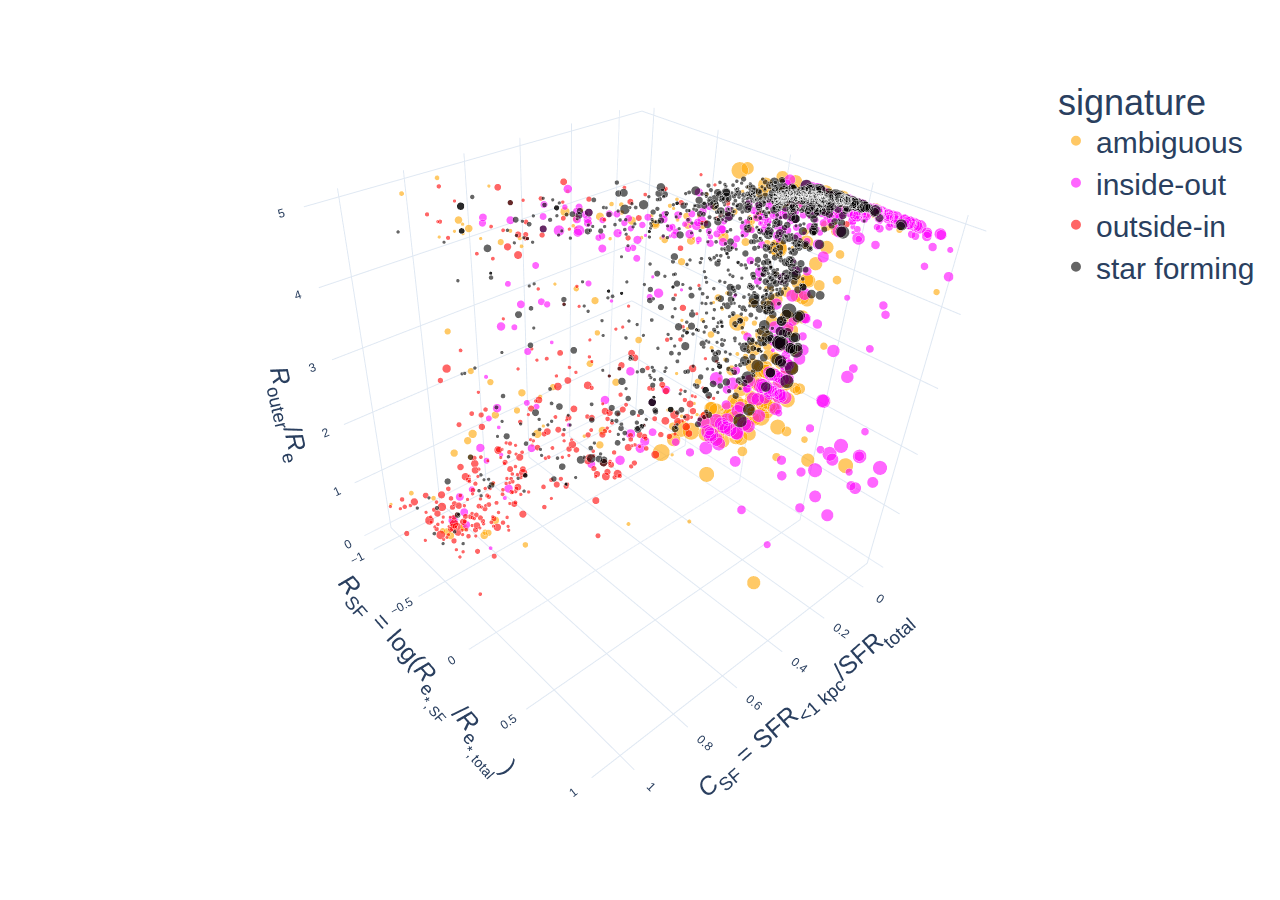
